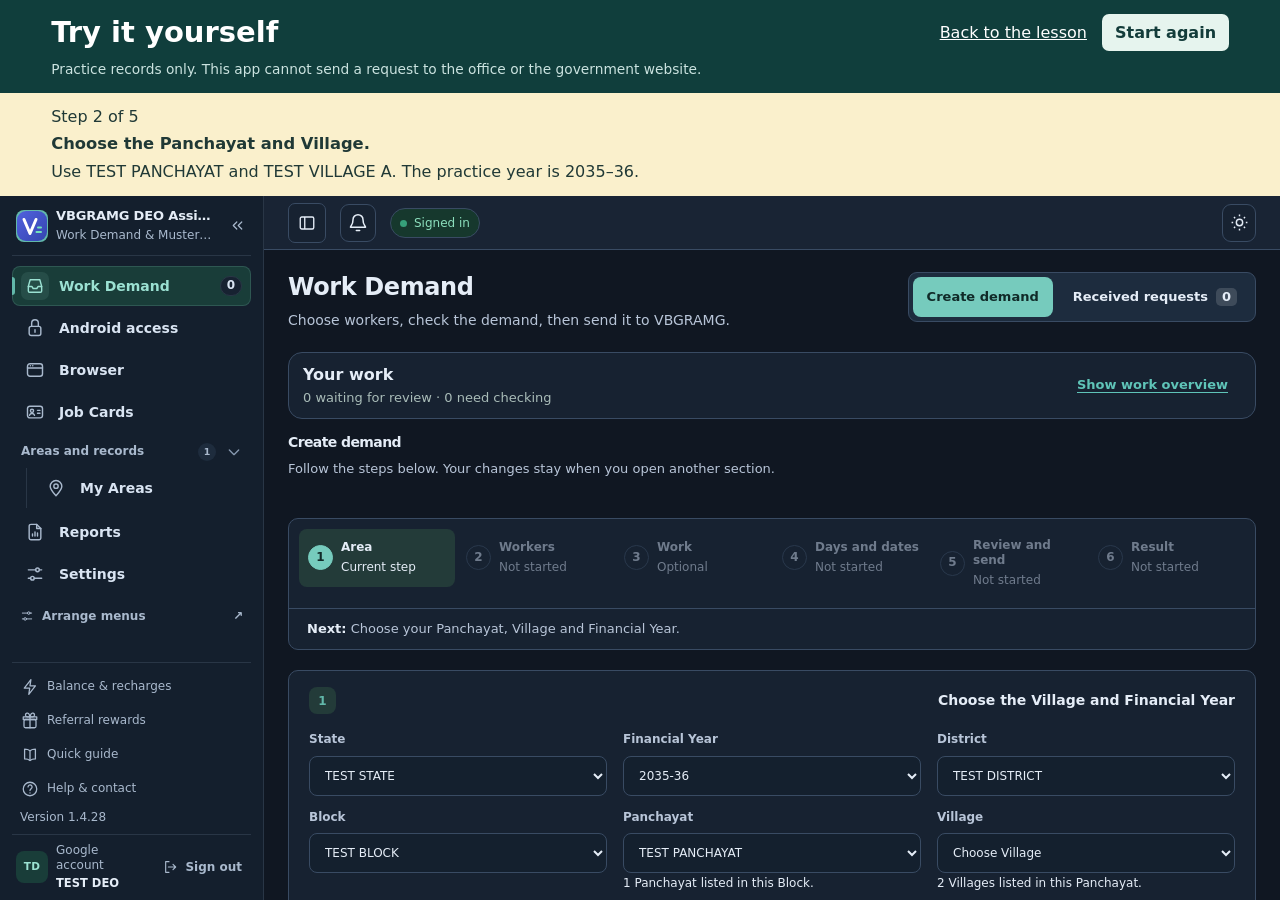
==== docs/learn/practice.html @ ea06abcc "Update the tutorial and add the practice classroom and app screenshots" ====
<!doctype html>
<html lang="en">
<meta charset="utf-8">
<meta name="viewport" content="width=device-width, initial-scale=1">
<title>Work Demand practice app</title>
<style>
  :root{font:16px "Segoe UI",system-ui,sans-serif;color:#173533;background:#edf4f2}
  body{margin:0;min-height:100dvh;display:flex;flex-direction:column}
  header{background:#103e3c;color:white;padding:14px clamp(15px,4vw,52px);display:grid;gap:8px}
  .top{display:flex;justify-content:space-between;align-items:center;gap:12px;flex-wrap:wrap}
  h1{font-size:clamp(20px,3vw,29px);margin:0} p{margin:0;line-height:1.5}
  .small{color:#cbe3e0;font-size:.86rem}
  .next{background:#faf0cc;color:#203936;padding:12px clamp(15px,4vw,52px);display:grid;gap:3px}
  #hint{font-size:1.02rem;font-weight:650}
  a,button{color:inherit} button{background:#e6f4ee;border:0;color:#133c3a;padding:.55rem .8rem;border-radius:7px;font:inherit;font-weight:650;cursor:pointer}
  iframe{display:block;border:0;width:100%;flex:1;min-height:580px}
  @media(max-width:700px){iframe{min-height:700px}}
</style>
<header>
  <div class="top"><h1>Try it yourself</h1><div><a href="classroom.html">Back to the lesson</a> &nbsp; <button id="reset" type="button">Start again</button></div></div>
  <p class="small">Practice records only. This app cannot send a request to the office or the government website.</p>
</header>
<div class="next" aria-live="polite"><p id="count"></p><p id="hint"></p><p id="detail"></p></div>
<iframe title="Work Demand app with practice records" sandbox="allow-scripts allow-same-origin"></iframe>
<script>
const app = "<!doctype html><html lang=\"en\"><meta charset=\"utf-8\"><meta name=\"viewport\" content=\"width=device-width, initial-scale=1\"><meta http-equiv=\"Content-Security-Policy\" content=\"default-src 'none'; script-src 'unsafe-inline'; style-src 'unsafe-inline'; img-src data: blob:; font-src data:; connect-src 'none'; form-action 'none'; base-uri 'none'\"><style>.find-bar{display:flex;align-items:center;gap:8px;padding:6px 8px;font-size:13px;background:var(--theme-surface, #fff);color:var(--theme-text, #17303c);border:1px solid var(--theme-line, #d4deeb);border-radius:10px;box-shadow:0 6px 18px #0f23322e}.find-bar input{width:220px;min-width:0;flex:1 1 auto;padding:6px 9px;font:inherit;border-radius:7px}.find-bar .find-count{min-width:74px;white-space:nowrap;font-size:12px;color:var(--theme-subtle, #5b6e7a)}.find-bar button{min-width:30px;height:30px;padding:0 8px;border-radius:7px;font-size:15px;line-height:1}.embedded-browser .find-bar.browser-find{margin:6px 14px 0 auto;width:min(460px,calc(100% - 28px));box-sizing:border-box;box-shadow:none}.find-bar.screen-find{position:fixed;top:86px;right:24px;z-index:1000;width:min(460px,calc(100vw - 32px));box-sizing:border-box}dialog .find-bar.screen-find{top:16px}::highlight(screen-find){background-color:#ffe27a;color:#111}::highlight(screen-find-active){background-color:#ff9a3d;color:#111}.screen-shortcut-note{position:fixed;right:24px;bottom:24px;z-index:1000;max-width:min(420px,calc(100vw - 32px));padding:10px 14px;border-radius:10px;background:var(--theme-surface, #fff);color:var(--theme-text, #17303c);border:1px solid var(--theme-line, #d4deeb);box-shadow:0 6px 18px #0f23322e}@media (max-width: 600px){.find-bar input{width:120px}.find-bar.screen-find{top:70px;right:16px;width:calc(100vw - 32px)}}.embedded-browser{container:portal-browser / inline-size;min-width:0}.embedded-browser .browser-address{flex-wrap:wrap;row-gap:5px}.browser-zoom{display:flex;align-items:center;gap:2px;flex:0 0 auto;padding-left:7px;margin-left:3px;border-left:1px solid var(--theme-line, #dce2ef)}.tabbed-workspace .browser-zoom button{min-width:28px;min-height:28px;padding:3px 6px;font-size:14px;border-radius:5px;color:var(--theme-text, #34435f)}.tabbed-workspace .browser-zoom .browser-zoom-percent{min-width:45px;font-size:11px;font-variant-numeric:tabular-nums}.tabbed-workspace .browser-zoom .browser-zoom-fit{font-size:11px;white-space:nowrap}.tabbed-workspace .browser-zoom button:hover:enabled{background:var(--theme-surface, #fff)}.tabbed-workspace .browser-zoom button:focus-visible{outline:2px solid var(--theme-link, #5262dd);outline-offset:1px}.tabbed-workspace .browser-zoom .browser-zoom-fit[aria-pressed=true]{background:var(--theme-link, #5262dd);color:#fff}.tabbed-workspace .browser-zoom button:disabled{opacity:.45}.tabbed-workspace .browser-address .browser-print{display:inline-flex;align-items:center;gap:5px;flex:0 0 auto;min-height:30px;padding:4px 12px;margin-left:4px;font-size:12px;font-weight:600;border-radius:6px;white-space:nowrap}.tabbed-workspace .browser-address .browser-print span{font-size:15px;line-height:1}@container portal-browser (max-width: 580px){.browser-zoom{flex-basis:100%;justify-content:flex-end;border-left:0;margin-left:0;padding-left:0}}@media print{.workspace-sidebar,.sidebar-shade,header.top.workspace-topbar,.find-bar,.screen-shortcut-note,.guide-tip,.quick-guide-dialog{display:none!important}html,body,#root{height:auto!important;min-height:0!important;overflow:visible!important;background:#fff!important}.redesigned-app.tabbed-workspace{display:block!important;height:auto!important;min-height:0!important;overflow:visible!important;background:#fff!important}.redesigned-app main.app-shell{margin:0!important;padding:0!important;width:auto!important;max-width:none!important;height:auto!important;overflow:visible!important}.redesigned-app main.app-shell :is(div,section,article,form,table,tbody,ul,ol,details){max-height:none!important;overflow:visible!important}.redesigned-app main.app-shell :is(thead,th,[class*=sticky]){position:static!important}.redesigned-app main.app-shell *{box-shadow:none!important}tr,img,svg{break-inside:avoid}}.factory-reset{max-width:760px}.factory-reset li{margin-bottom:.45rem}.factory-reset .danger-button{background:#a51d28;border-color:#a51d28;color:#fff}.factory-reset .danger-button:hover:not(:disabled){background:#841722}.factory-reset .danger-button:disabled{opacity:.55;cursor:not-allowed}.account-admin{display:grid;gap:16px;min-width:0}.account-card{margin:0!important;padding:22px!important;min-width:0}.account-card h3{margin:0 0 14px}.account-card h4{margin:20px 0 10px}.account-card p{line-height:1.6}.account-card small{display:block;opacity:.75;line-height:1.6}.account-card form{display:grid;gap:12px;margin:14px 0}.account-fields{display:grid;grid-template-columns:repeat(auto-fit,minmax(190px,1fr));gap:14px}.account-card label{display:grid;gap:7px;text-align:left;font-weight:600}.account-card input,.account-card select,.account-card textarea{width:100%;box-sizing:border-box}.account-card textarea{min-height:85px}.account-check{display:flex!important;align-items:center;gap:9px!important}.account-check input{width:17px;height:17px}.account-actions{display:flex;align-items:center;gap:12px;flex-wrap:wrap}.account-actions span,.account-hint,.account-empty{font-size:.9em;opacity:.8}.account-card button{justify-self:start}.account-summary{display:grid;grid-template-columns:repeat(auto-fit,minmax(145px,1fr));gap:1px;border:1px solid var(--theme-border,#d4deeb);border-radius:9px;overflow:hidden;background:var(--theme-border,#d4deeb);margin:12px 0}.account-summary>div{padding:15px;background:var(--theme-panel,#fff)}.account-summary dt{font-size:.85em;opacity:.8;margin-bottom:6px}.account-summary dd{font-size:1.7em;font-weight:700;margin:0}.account-table-wrap{overflow:auto;margin-top:18px}.account-table-wrap table{width:100%;border-collapse:collapse;text-align:left;font-size:.92em}.account-table-wrap th,.account-table-wrap td{padding:12px 9px;border-bottom:1px solid var(--theme-border,#d4deeb);vertical-align:top}.account-table-wrap th{font-size:.8em;text-transform:uppercase;letter-spacing:.04em}.account-subnav{display:flex;flex-wrap:wrap;gap:6px}.account-subnav button[aria-current=page]{background:var(--theme-accent,#117b76);color:var(--theme-accent-ink,#fff);border-color:transparent}.account-card a{color:var(--theme-accent,#087575)}html[data-theme=dark] .account-summary>div{background:#192838}html[data-theme=dark] .account-summary{background:#344b61;border-color:#344b61}html[data-theme=dark] .account-table-wrap th,html[data-theme=dark] .account-table-wrap td{border-color:#344b61}@media (max-width:600px){.account-card{padding:16px!important}.account-summary{grid-template-columns:repeat(2,minmax(0,1fr))}.account-summary dd{font-size:1.4em}.account-fields{grid-template-columns:1fr}}.grant-select{width:18px!important;height:18px;accent-color:var(--theme-accent,#117b76)}.account-user-id{overflow-wrap:anywhere;min-width:140px}.grant-selected-users{list-style:none;padding:0;max-height:240px;overflow:auto}.grant-selected-users li{display:flex;align-items:center;gap:12px;padding:10px 0;border-bottom:1px solid var(--theme-border,#d4deeb)}.grant-selected-users li>span:first-child{flex:1;min-width:0;overflow-wrap:anywhere}.grant-selected-users li>span:nth-child(2){white-space:nowrap;font-size:.9em}.grant-review{padding:16px;border:1px solid var(--theme-accent,#117b76);border-radius:9px}.grant-review h4{margin-top:0}.grant-history-name{display:block;margin-top:6px}.manual-token-grant{scroll-margin-top:65px}@media (max-width:600px){.grant-selected-users li{flex-wrap:wrap}.grant-selected-users li>span:first-child{flex-basis:60%}.grant-review{padding:12px}}.account-card .account-fields input:not([type=checkbox]),.account-card .account-fields select{max-width:none;width:100%;min-width:0}.signup-welcome{display:flex;align-items:center;justify-content:space-between;gap:12px;flex-wrap:wrap}.signup-welcome button{flex-shrink:0}.referral-code{display:flex;gap:12px;align-items:end;flex-wrap:wrap}.referral-code label{flex:1;min-width:190px}.referral-code input{font-family:monospace;font-size:1.15em;letter-spacing:.04em}.account-summary dd{overflow-wrap:anywhere}.referral-rewards{display:grid;grid-template-columns:repeat(2,minmax(0,1fr));gap:14px;margin:18px 0}.referral-rewards>div{display:grid;align-content:start;gap:8px;padding:18px;border:1px solid var(--theme-line,var(--line,#d4deeb));border-radius:9px;background:var(--theme-soft,var(--panel,#fff))}.referral-rewards h4,.referral-rewards p{margin:0}.referral-reward-amount{color:var(--theme-link,var(--accent,#117b76));font-weight:600}.referral-reward-amount strong{font-size:2em;line-height:1.2}.referral-link{margin-top:18px}.referral-link label{grid-template-columns:minmax(0,1fr)}.tabbed-workspace .settings-workspace .referral-link input{width:100%;max-width:none;font-family:inherit;font-size:12px;letter-spacing:normal}#deo-referrals{scroll-margin-top:65px}@media (max-width:600px){.referral-rewards{grid-template-columns:1fr}.referral-rewards>div{padding:14px}}.delete-user-dialog{max-width:620px;width:calc(100vw - 48px);overflow-wrap:anywhere}.delete-user-dialog label{display:grid;gap:8px;font-weight:600}.delete-user-dialog input{width:100%;box-sizing:border-box}.delete-user-dialog ul{max-height:180px;overflow:auto;padding-left:24px}.delete-user-dialog li{margin:8px 0}.delete-user-dialog small{display:block;font-size:.8em;opacity:.75}.access-registry-heading{display:flex;justify-content:space-between;align-items:start;gap:16px;flex-wrap:wrap}.access-registry-heading h3{margin-bottom:8px}.access-registry-heading p{margin-block:6px}.access-registry-filters{display:grid;grid-template-columns:minmax(220px,2fr) repeat(3,minmax(130px,1fr));gap:12px;margin:20px 0}.access-registry-filters label{display:grid;gap:6px}.access-registry-filters input,.access-registry-filters select{width:100%;min-width:0;box-sizing:border-box}.access-state{margin-top:24px;border:1px solid var(--theme-line,#cbd5e1);border-radius:12px;overflow:hidden}.access-state>h4{font-size:1.05rem;margin:0;padding:15px 18px;background:var(--theme-soft,#edf6f5);color:var(--theme-text,#163d3d)}.access-district{padding:0 16px 16px}.access-district>h5{font-size:.95rem;margin:18px 0 10px}.access-block{margin-top:14px}.access-block>h6{font-size:.9rem;margin:0 0 12px;color:var(--theme-text,#163d3d)}.access-deo{border:1px solid var(--theme-line,#cbd5e1);border-radius:10px;padding:16px;margin:12px 0}.access-deo>header{display:flex;gap:12px;align-items:center;flex-wrap:wrap}.access-deo>header>strong{font-size:1rem}.access-deo>header>span{font-size:.8rem;opacity:.8}.access-deo>p{margin:6px 0;font-size:.85rem;overflow-wrap:anywhere}.access-personal-code{display:grid;grid-template-columns:minmax(180px,1fr) minmax(220px,1fr);gap:16px;background:var(--theme-soft,#f3f7f7);padding:14px;border-radius:8px;margin:14px 0}.access-personal-code p{margin:8px 0;font-size:.85rem}.access-code-detail{display:grid;gap:5px}.access-code-detail small{display:block}.access-status{display:inline-block;width:fit-content;font-size:.75rem;padding:3px 7px;border-radius:5px;background:var(--theme-soft,#f0f0f0);border:1px solid var(--theme-line,#cbd5e1);margin:3px 0}.access-status.is-active{color:var(--theme-link,#087f78)}.access-secret{font-family:monospace;letter-spacing:.04em;font-size:1rem;overflow-wrap:anywhere;-webkit-user-select:all;user-select:all}.access-code-empty{margin:6px 0;font-size:.85rem}.developer-access-registry .account-table-wrap{max-width:100%}.developer-access-registry table{min-width:710px}.developer-access-registry td{vertical-align:top}.developer-access-registry td:first-child{min-width:145px}.developer-access-registry td:nth-child(3){min-width:210px}.developer-access-registry .account-actions{gap:6px;margin-top:5px;flex-wrap:wrap}@media (max-width:1050px){.access-registry-filters{grid-template-columns:repeat(2,minmax(0,1fr))}}@media (max-width:600px){.access-registry-filters,.access-personal-code{grid-template-columns:minmax(0,1fr)}.access-district{padding-inline:10px}.access-deo{padding:12px}}.account-admin .balance-empty,.account-admin .recharge-needed{display:block}.balance-empty p,.recharge-needed p{margin:8px 0}.balance-empty button,.recharge-needed button{margin-top:8px}#settings-recharge{scroll-margin-top:80px}.recharge-amount{border:0;padding:0;margin:0 0 14px;display:grid;gap:12px;min-width:0}.recharge-amount legend{font-weight:600;padding:0;margin-bottom:8px}.recharge-choices{display:flex;flex-wrap:wrap;gap:8px}.account-card .recharge-choices button{min-width:72px}.recharge-choices button[aria-pressed=true]{background:var(--theme-accent,#117b76);color:var(--theme-accent-ink,#fff);border-color:transparent}.recharge-amount label{max-width:260px}.recharge-amount .account-hint{margin:0}.recharge-kept{display:grid;gap:10px;margin-bottom:14px}.recharge-kept p{margin:0}.record-download-progress{--download-colour:var(--theme-link,#147d72);display:grid;gap:9px;min-width:0;width:100%;color:var(--theme-text,#183347)}.record-download-heading{display:flex;align-items:center;justify-content:space-between;gap:16px}.record-download-title{font-weight:650;font-size:14px;line-height:1.4}.record-download-percent{flex-shrink:0;padding:4px 10px;border-radius:8px;font-size:18px;font-weight:750;font-variant-numeric:tabular-nums;color:var(--download-colour);background:var(--theme-surface,#fff);border:1px solid var(--theme-line,#d6e4e1)}.record-download-percent.is-unknown{font-size:13px}.record-download-track{display:block;height:9px;overflow:hidden;border-radius:20px;background:var(--theme-line,#dce8e5)}.record-download-fill{display:block;height:100%;border-radius:inherit;background:var(--download-colour);transition:width .35s ease}.record-download-track.is-unknown .record-download-fill{width:30%;opacity:.45}.record-download-caption{font-size:12px;line-height:1.5;color:var(--theme-muted,#526c77)}.record-download-progress.is-attention{--download-colour:var(--theme-warning,#966116)}.record-download-progress.is-compact{margin-top:8px;gap:6px;max-width:360px}.record-download-progress.is-compact .record-download-title{font-size:12px;font-weight:550}.record-download-progress.is-compact .record-download-percent{font-size:12px;padding:1px 6px;border-radius:5px}.record-download-progress.is-compact .record-download-track{height:5px}.area-records-status .records-progress-status>div{flex:1;min-width:0}.area-record-report-list>li{margin:9px 0;overflow-wrap:anywhere}.area-record-report-counts{display:block;margin-top:2px;color:var(--theme-muted,#526c77)}.area-record-report-list{display:grid;grid-template-columns:repeat(2,minmax(0,1fr));gap:0 24px}@media (max-width:700px){.area-record-report-list{grid-template-columns:1fr}}.area-record-count-note{display:block;font-size:12px}.area-record-actions{display:flex;flex-wrap:wrap;align-items:center;gap:8px 12px;margin-top:10px}.area-record-actions small{color:var(--theme-muted,#526c77)}@media (prefers-reduced-motion:reduce){.record-download-fill{transition:none}}@media (max-width:600px){.record-download-progress.is-compact{max-width:none}}.area-download-overview{margin-top:12px;padding-top:10px;border-top:1px solid var(--theme-line,#d6e4e1);font-size:12px;line-height:1.45;min-width:0}.area-download-overview .download-current-row,.area-download-overview .download-waiting-row{display:flex;align-items:baseline;gap:5px 10px;margin:5px 0;min-width:0}.download-current-row>strong,.download-waiting-row>strong{flex:0 0 auto;font-size:12px}.download-current-row .download-area-name{flex:1}.download-area-name{display:inline-flex;flex-direction:column;min-width:0;overflow-wrap:anywhere}.download-area-name b{font-size:12px}.download-area-name small{font-size:11px;color:var(--theme-muted,#526c77)}.download-waiting-names{display:flex;flex-wrap:wrap;gap:5px 12px;min-width:0}.download-none,.download-resume-note{color:var(--theme-muted,#526c77)}.download-current-percent{font-weight:700;white-space:nowrap;font-variant-numeric:tabular-nums}.area-download-overview .download-more-areas{margin:0;font-size:12px}.download-more-areas summary{white-space:nowrap}.download-more-areas[open] .download-area-name{display:flex;margin-top:6px}.area-records-status .area-download-overview p{font-size:12px;margin:6px 0 0}.area-records-status .records-progress-status .area-download-overview strong{font-size:12px}.area-records-status .records-progress-status .area-download-overview p{font-size:11px}.area-records-status>.records-progress-status{align-items:flex-start}.area-download-overview .record-download-progress.is-compact{max-width:none;margin:6px 0 10px}.record-download-area{display:flex;flex-wrap:wrap;gap:2px 10px;overflow-wrap:anywhere;font-size:14px;font-weight:700}.record-download-area small{font-size:12px;font-weight:400;color:var(--theme-muted,#526c77)}@media (max-width:600px){.area-download-overview .download-current-row,.area-download-overview .download-waiting-row{flex-wrap:wrap}.download-waiting-names{flex:1 1 180px}.download-current-row .download-area-name{flex-basis:180px}}.workspace-browser .browser-tab-content.with-demand-entry{display:grid;grid-template-columns:minmax(300px,360px) minmax(0,1fr);grid-template-rows:minmax(0,1fr);gap:14px;align-items:stretch;overflow:hidden}.workspace-browser .browser-tab-content.with-demand-entry[hidden]{display:none}.workspace-browser .portal-demand-entry.panel{display:flex;flex-direction:column;min-width:0;min-height:0;height:100%;overflow:hidden;margin-bottom:0}.workspace-browser .portal-demand-entry.panel[hidden]{display:none}.portal-demand-entry-heading{flex:0 0 auto;display:flex;align-items:flex-start;justify-content:space-between;gap:8px;padding:16px;border-bottom:1px solid var(--line)}.portal-demand-entry-heading>div{min-width:0}.portal-demand-entry .portal-demand-entry-heading button.portal-demand-close{flex:0 0 auto;display:grid;place-items:center;width:34px;min-height:34px;height:34px;margin:-6px -8px 0 0;padding:0;border-color:transparent;background:transparent;color:var(--ink);border-radius:8px;cursor:pointer}.portal-demand-entry .portal-demand-entry-heading button.portal-demand-close:hover{background:var(--theme-soft, #f5f7f8)}.portal-demand-entry .portal-demand-entry-heading button.portal-demand-close:focus-visible{outline:2px solid var(--accent);outline-offset:1px}.portal-demand-entry-heading h2{margin:0;padding:0;border:0;font-size:16px;line-height:1.4}.portal-demand-entry-heading p{margin:4px 0 0;color:var(--muted);font-size:12px;line-height:1.5;overflow-wrap:anywhere}.workspace-browser .portal-demand-entry>.body{flex:1 1 auto;min-height:0;min-width:0;overflow:auto;scrollbar-gutter:stable;overscroll-behavior:contain;padding:16px;font-size:12.5px;line-height:1.5;overflow-wrap:anywhere}.portal-demand-entry .body>p{margin:0 0 10px}.portal-demand-entry .portal-demand-request label{display:grid;grid-template-columns:minmax(0,1fr);justify-content:stretch;align-items:stretch;gap:4px;margin:10px 0}.portal-demand-entry :is(select,button,input:not([type=checkbox])){min-height:36px;font-size:12px;padding:7px 10px}.portal-demand-entry select{width:100%;min-width:0}.portal-demand-people{display:grid;gap:10px;margin:12px 0}.portal-demand-people>div{display:grid;gap:2px;overflow-wrap:anywhere}.portal-demand-progress{margin:0 0 14px}.portal-demand-progress-heading{display:flex;flex-wrap:wrap;justify-content:space-between;align-items:center;gap:8px}.portal-demand-progress-heading h3{margin:0;font-size:13px}.portal-demand-state{border-radius:20px;padding:3px 9px;background:var(--theme-soft, #f3f6f8);color:var(--muted);font-size:11px;font-weight:600}.portal-demand-state.verified{background:var(--accent-soft);color:var(--ok)}.portal-demand-state.needs-check{color:var(--warn)}.portal-demand-workflow{list-style:none;padding:0;display:grid;grid-template-columns:1fr 1fr;gap:12px;margin:18px 0}.portal-demand-workflow li{display:flex;align-items:flex-start;gap:7px;min-width:0;color:var(--muted)}.portal-demand-workflow li>div{display:grid;gap:3px}.portal-demand-workflow b{font-size:11.5px;line-height:1.4}.portal-demand-workflow li>div>span{font-size:10.5px;line-height:1.45}.portal-demand-step{display:grid;place-items:center;flex:0 0 23px;height:23px;border:1px solid var(--line);border-radius:50%;font-size:11px;font-weight:700}.portal-demand-workflow .current{color:var(--ink)}.portal-demand-workflow .current .portal-demand-step{color:var(--panel);border-color:var(--accent);background:var(--accent)}.portal-demand-workflow .finished .portal-demand-step{color:var(--ok);background:var(--accent-soft);border-color:var(--accent-soft)}.portal-demand-progress .portal-demand-total{margin:0 0 10px;color:var(--muted);font-size:12px}.portal-demand-total>span{display:block;color:var(--ink);font-size:15px;line-height:1.3;font-variant-numeric:tabular-nums}.portal-demand-total b{font-size:32px;font-weight:700;letter-spacing:-1px}.portal-demand-progress progress{display:block;-webkit-appearance:none;-moz-appearance:none;appearance:none;width:100%;height:7px;overflow:hidden;border:0;border-radius:8px;background:var(--line);accent-color:var(--accent)}.portal-demand-progress progress::-webkit-progress-bar{background:var(--line);border-radius:8px}.portal-demand-progress progress::-webkit-progress-value{background:var(--accent);border-radius:8px}.portal-demand-progress progress::-moz-progress-bar{background:var(--accent);border-radius:8px}.portal-demand-kept{color:var(--muted);font-size:11px;margin:6px 0 0}.portal-demand-overview{display:grid;grid-template-columns:repeat(3,minmax(0,1fr));gap:6px;margin:14px 0}.portal-demand-overview>div{display:flex;flex-direction:column-reverse;justify-content:flex-end;gap:3px;padding:10px 8px;border-radius:8px;background:var(--theme-soft, #f5f7f8)}.portal-demand-overview dt{color:var(--muted);font-size:10.5px;line-height:1.4}.portal-demand-overview dd{margin:0;font-size:22px;line-height:1.2;font-weight:650;font-variant-numeric:tabular-nums}.portal-demand-overview .needs-check dd{color:var(--warn)}.portal-demand-overview .has-failures dd{color:var(--err)}.portal-demand-overview.portal-demand-time{grid-template-columns:none;grid-auto-flow:column;grid-auto-columns:minmax(0,1fr);margin-top:-8px}.portal-demand-overview.portal-demand-time dd{font-size:17px}.portal-demand-queue{margin:6px 0;color:var(--muted);font-size:11px;line-height:1.5}.portal-demand-plan{margin:6px 0;font-size:12px;line-height:1.5}.portal-demand-current{display:grid;gap:3px;margin:16px 0 10px;padding-left:11px;border-left:3px solid var(--accent)}.portal-demand-current small{color:var(--muted);font-size:11px}.portal-demand-current strong{font-size:14px;line-height:1.4}.portal-demand-current>span{color:var(--muted);font-size:12px}.portal-demand-progress .portal-demand-status{margin:10px 0;font-size:12px}.portal-demand-proof{padding:8px 10px;margin:10px 0;border-radius:6px;background:color-mix(in srgb,var(--warn) 8%,var(--panel));color:var(--warn);font-size:11px;line-height:1.5}.portal-demand-estimate{margin:12px 0 0;color:var(--muted);font-size:11.5px}.portal-demand-disclosure,.portal-demand-results{border-top:1px solid var(--line)}.portal-demand-entry summary{padding:12px 0;font-size:12px;font-weight:600;cursor:pointer}.portal-demand-entry summary:focus-visible{outline:2px solid var(--accent);outline-offset:2px;border-radius:3px}.portal-demand-disclosure>div{padding-bottom:12px}.portal-demand-disclosure p{margin:8px 0}.portal-demand-run-details,.portal-demand-help{font-size:11.5px}.portal-demand-counts{display:grid;gap:7px;margin:4px 0 12px}.portal-demand-counts>div{display:grid;grid-template-columns:minmax(0,1fr) auto;align-items:center;gap:10px}.portal-demand-counts dt{color:var(--muted)}.portal-demand-counts dd{margin:0;font-weight:700;font-variant-numeric:tabular-nums}.portal-demand-results>div{max-height:280px;overflow:auto}.portal-demand-issues-link{width:100%;margin:0 0 12px;color:var(--warn);font-size:12px;text-align:left}.portal-demand-issues{font-size:11.5px}.portal-demand-issues ol{max-height:360px;overflow:auto;margin:8px 0 0;padding-left:22px}.portal-demand-issues li{display:grid;gap:2px;padding:8px 0;border-bottom:1px solid var(--line);overflow-wrap:anywhere;line-height:1.45}.portal-demand-issues li small{color:var(--muted)}.portal-demand-issue-status{color:var(--warn);font-weight:600}.portal-demand-timing dl{margin:6px 0}.portal-demand-timing dl>div{display:grid;grid-template-columns:minmax(0,1fr) auto;gap:8px;margin:5px 0}.portal-demand-timing dd{margin:0;font-variant-numeric:tabular-nums}.portal-demand-results p{margin:6px 0;border-bottom:1px solid var(--line);padding-bottom:8px;overflow-wrap:anywhere}.portal-demand-entry .msg{padding:10px;margin-bottom:12px;line-height:1.5}.portal-demand-entry .msg p{margin:6px 0}.portal-demand-buttons{display:flex;flex-wrap:wrap;gap:6px;margin:10px 0}.portal-demand-entry .portal-demand-request .portal-demand-confirm{display:flex;align-items:flex-start;gap:8px;line-height:1.5}.portal-demand-confirm input{flex:0 0 auto;width:17px;min-height:17px;height:17px;margin-top:5px}.portal-demand-entry-footer{flex:0 0 auto;display:grid;gap:6px;padding:12px 16px 8px;border-top:1px solid var(--line);background:var(--panel)}.portal-demand-controls{display:flex;align-items:center;flex-wrap:wrap;gap:8px}.portal-demand-controls>button{flex:1 0 auto;min-height:40px}.portal-demand-controls .primary{color:var(--panel);background:var(--accent);border-color:var(--accent)}.portal-demand-control-wait{flex:1;min-width:100px;color:var(--muted);font-size:11px}.portal-demand-entry .portal-demand-return{min-height:38px;background:transparent;border-color:transparent;color:var(--muted);font-size:11.5px}.portal-demand-entry .portal-demand-return:hover{color:var(--ink);background:var(--theme-soft, #f5f7f8)}.workspace-browser .with-demand-entry>.embedded-browser{min-width:0}@media (max-width: 1100px){.workspace-browser .browser-tab-content.with-demand-entry{grid-template-columns:minmax(0,1fr);grid-template-rows:clamp(300px,calc(100dvh - 32px),820px) minmax(560px,60vh);overflow:auto}}.demand-summary-dialog{box-sizing:border-box;width:min(680px,calc(100vw - 32px));max-height:min(90dvh,900px);padding:0;border:1px solid var(--line);border-radius:22px;color:var(--ink);background:var(--panel);box-shadow:0 24px 90px #0005;overflow:hidden}.demand-summary-dialog[open]{display:flex;flex-direction:column;animation:demand-summary-in .22s ease-out}.demand-summary-dialog::backdrop{background:#0b182970;-webkit-backdrop-filter:blur(5px);backdrop-filter:blur(5px)}.demand-summary-topline{display:flex;align-items:center;justify-content:space-between;padding:15px 24px;border-bottom:1px solid var(--line);font-size:10px;font-weight:750;letter-spacing:.12em;color:var(--muted)}.demand-summary-close{border:0;background:transparent;color:var(--muted);font-size:24px;line-height:1;padding:4px 8px;min-height:32px}.demand-summary-scroll{padding:25px 28px 16px;overflow:auto;min-height:0;overscroll-behavior:contain}.demand-summary-heading{display:flex;gap:16px;align-items:flex-start}.demand-summary-heading h2{margin:0 0 8px;padding:0;font-size:clamp(19px,3vw,26px);line-height:1.25;border:0;background:transparent;color:var(--ink)}.demand-summary-heading p{margin:0;color:var(--muted);font-size:13px;line-height:1.5}.demand-summary-success-label{display:block;margin-bottom:9px;color:var(--ok);font-size:12px}.demand-summary-icon{flex:0 0 52px;height:52px;display:grid;place-items:center;border-radius:17px}.demand-summary-icon svg{width:29px;height:29px}.demand-summary-icon.success{color:#168153;background:#20a96d20}.demand-summary-icon.attention{color:#b27608;background:#e4a51b25}.demand-summary-area{margin:17px 0;color:var(--muted);font-size:12px;overflow-wrap:anywhere}.demand-summary-counts{display:grid;grid-template-columns:repeat(3,minmax(0,1fr));gap:10px;margin:24px 0 14px}.demand-summary-counts.has-entry-count{grid-template-columns:repeat(2,minmax(0,1fr))}.demand-summary-counts>div{padding:15px 13px;background:var(--bg);border:1px solid var(--line);border-radius:13px}.demand-summary-counts dt{font-size:11.5px;line-height:1.4;color:var(--muted)}.demand-summary-counts dd{margin:8px 0 0;font-size:31px;font-weight:750;line-height:1;font-variant-numeric:tabular-nums}.demand-summary-counts .confirmed{background:#20a96d10;border-color:#20a96d45}.demand-summary-counts .confirmed dd,.demand-result-confirmed{color:#168153}.demand-summary-counts .issues{background:#df704810;border-color:#df704845}.demand-summary-counts .issues dd{color:#c65333}.demand-summary-earlier,.demand-summary-breakdown{font-size:12px;color:var(--muted);line-height:1.5}.demand-summary-workers{margin:16px 0;border:1px solid var(--line);border-radius:12px;overflow:hidden}.demand-summary-workers summary{padding:13px 15px;font-size:13px;font-weight:650;cursor:pointer}.demand-summary-workers ul{margin:0;padding:0 15px;list-style:none;max-height:270px;overflow:auto}.demand-summary-workers li{padding:13px 0;border-top:1px solid var(--line);overflow-wrap:anywhere;font-size:13px}.demand-summary-workers li>div{display:flex;flex-wrap:wrap;align-items:center;justify-content:space-between;gap:7px}.demand-summary-workers small,.demand-result-confirmed{display:block;margin-top:7px;font-size:11.5px}.demand-summary-workers small{color:var(--muted)}.demand-summary-workers p{margin:8px 0 0;line-height:1.55;font-size:12px}.demand-result-badge{padding:3px 8px;border-radius:6px;font-size:10px;background:#c78b1320;color:var(--ink)}.demand-result-badge.failed{background:#e1665420}.demand-summary-note{color:var(--muted);font-size:12px;line-height:1.6}.demand-summary-history{display:grid;gap:6px;margin-top:15px;font-size:12px}.demand-summary-history select{width:100%;min-width:0}.demand-summary-actions{display:flex;flex-wrap:wrap;gap:9px;padding:16px 28px 20px;border-top:1px solid var(--line);background:var(--bg)}.demand-summary-actions button{border-radius:9px;min-height:39px;font-size:12px}.demand-summary-actions small{flex-basis:100%;margin-top:3px;color:var(--muted);font-size:11px;line-height:1.5}[data-theme=dark] .demand-summary-icon.success,[data-theme=dark] .demand-summary-counts .confirmed dd,[data-theme=dark] .demand-result-confirmed{color:#62d5a1}[data-theme=dark] .demand-summary-icon.attention{color:#eec465}[data-theme=dark] .demand-summary-counts .issues dd{color:#ffab94}@keyframes demand-summary-in{0%{opacity:0;transform:translateY(12px) scale(.98)}to{opacity:1;transform:translateY(0) scale(1)}}@media (prefers-reduced-motion: reduce){.demand-summary-dialog[open]{animation:none}.demand-summary-dialog::backdrop{-webkit-backdrop-filter:none;backdrop-filter:none}}@media (max-width: 520px){.demand-summary-dialog{width:calc(100vw - 20px);border-radius:17px}.demand-summary-topline{padding:12px 17px}.demand-summary-scroll{padding:20px 17px 12px}.demand-summary-heading{gap:12px}.demand-summary-icon{flex-basis:42px;height:42px;border-radius:13px}.demand-summary-counts{gap:6px}.demand-summary-counts>div{padding:11px 8px}.demand-summary-counts dd{font-size:27px}.demand-summary-actions{padding:14px 17px 17px}}.area-data-manager{min-width:0;container-type:inline-size}.area-data-manager>p{line-height:1.6}.area-data-find{display:flex;align-items:flex-end;flex-wrap:wrap;gap:8px;margin:16px 0 12px}.area-data-find>label{display:grid;gap:6px;flex:1 1 240px}.area-data-find input{margin:0;width:100%}.area-data-actions{display:flex;align-items:center;flex-wrap:wrap;gap:8px;margin:12px 0}.area-data-selection{padding:12px;margin:12px 0;border:1px solid var(--line);border-radius:10px;background:var(--surface-2,rgba(120,140,160,.1))}.area-data-status-choices{display:flex;flex-wrap:wrap;gap:6px}.area-data-status-choices>button{display:flex;align-items:center;justify-content:space-between;gap:10px;font-size:12px;padding:8px 10px}.area-data-status-choices>button>span{border-radius:5px;padding:1px 6px;background:var(--surface-2,rgba(120,140,160,.15));font-variant-numeric:tabular-nums}.area-data-bulk-actions{padding-top:12px;border-top:1px solid var(--line);margin-bottom:6px}.area-data-bulk-actions>[role=status]{font-size:13px;font-weight:600;margin-right:auto}.area-data-clear{background:transparent}.area-data-manager .area-data-help{font-size:13px;line-height:1.5}.area-data-selection>.area-data-help{margin:6px 0 0}.area-data-delete{border-color:#b84444;color:var(--theme-text);background:#b844441f}.area-data-delete:not(:disabled):hover{background:#b844443d}.area-data-list{max-height:min(68vh,660px);overflow:auto;border:1px solid var(--line);border-radius:10px}.area-data-columns,.area-data-row{display:grid;grid-template-columns:minmax(175px,1.5fr) minmax(115px,.9fr) minmax(105px,.8fr) minmax(125px,1fr) minmax(230px,auto);align-items:center;gap:12px;padding:12px}.area-data-columns{position:sticky;top:0;z-index:1;background:var(--surface, var(--bg));border-bottom:1px solid var(--line);font-size:12px;font-weight:600}.area-data-panchayat+.area-data-panchayat{border-top:1px solid var(--line)}.area-data-row>[role=cell]{min-width:0;overflow-wrap:anywhere}.area-data-row:focus-within{box-shadow:inset 3px 0 0 var(--accent,#60bba9)}.area-data-row:has(input:checked){background:var(--accent-soft,rgba(54,132,109,.1))}.area-data-parent{background:var(--surface-2,rgba(120,140,160,.1))}.area-data-name{display:flex;align-items:center;justify-content:flex-start;gap:10px;margin:0;cursor:pointer}.area-data-name>span{min-width:0}.area-data-name b{font-size:13px}.area-data-name small{display:block;margin-top:4px;font-size:12px;font-weight:400}.area-data-list-actions{padding:0 12px 8px 38px;background:var(--surface-2,rgba(120,140,160,.1))}.area-data-list-actions>button{font-size:12px;padding:5px 8px}.area-data-village{border-top:1px solid var(--line)}.area-data-village>.area-data-name{padding-left:14px}.area-data-state{display:flex;align-items:flex-start;flex-direction:column;gap:4px}.area-data-state>small{font-size:11px}.area-data-status{display:inline-block;font-size:12px;border:1px solid var(--line);border-radius:6px;padding:4px 7px}.area-data-status-full{border-color:#36846d;background:#36846d24}.area-data-status-partial{border-color:#b58a3c;background:#b58a3c24}.area-data-status-interrupted{border-color:#b56d49;background:#b56d491f}.area-data-status-queued{border-color:#648bb9;background:#648bb91f}.area-data-updated,.area-data-size{font-size:12px;line-height:1.5}.area-data-row-actions{display:flex;flex-wrap:wrap;align-items:center;gap:5px;max-width:250px}.area-data-row-actions>button{min-height:34px;padding:6px 9px;font-size:12px;white-space:nowrap}.area-data-manager input[type=checkbox]{flex:0 0 16px;width:16px;min-width:16px;height:16px;min-height:16px;padding:0;margin:0}.area-data-delete-review{width:min(560px,calc(100vw - 32px));max-height:calc(100dvh - 40px);overflow:auto}.area-data-delete-review ul{max-height:180px;overflow:auto}@container (max-width:850px){.area-data-columns{display:none}.area-data-row{grid-template-columns:minmax(0,1fr) minmax(150px,auto);gap:8px 12px}.area-data-name{grid-column:1;grid-row:1}.area-data-row>[data-label=Status]{grid-column:1;grid-row:2;padding-left:26px}.area-data-state{flex-direction:row;flex-wrap:wrap;align-items:center}.area-data-row-actions{grid-column:2;grid-row:1 / span 2}.area-data-updated,.area-data-size{grid-column:1 / -1;padding-left:26px}.area-data-updated:before{content:\"Last updated: \"}.area-data-village>.area-data-name{padding-left:0}}@container (max-width:450px){.area-data-row{grid-template-columns:minmax(0,1fr)}.area-data-row-actions{grid-column:1;grid-row:auto;max-width:none;padding-left:26px}.area-data-row-actions>button{min-height:38px}.area-data-status-choices{flex-direction:column}.area-data-status-choices>button{min-height:38px}.area-data-bulk-actions>[role=status]{flex-basis:100%}.area-data-bulk-actions>button{flex:1 1 auto}}.operator-setup-page{flex:1;min-height:0;overflow:auto;overscroll-behavior:contain;background:var(--theme-soft,#f5f8f7);border:1px solid var(--theme-line,#dfe7e3);border-radius:12px;color:var(--theme-text,#173a31)}.tabbed-workspace.sidebar-workspace.workspace-setup{height:100dvh;grid-template-rows:54px minmax(0,1fr)}.tabbed-workspace.sidebar-workspace.workspace-setup main.app-shell{display:flex;flex-direction:column;min-height:0;overflow:hidden;padding:8px}.tabbed-workspace .operator-setup-page button:not(.primary),.tabbed-workspace .operator-signin-step button{color:var(--theme-text,#233d33);background:var(--theme-surface,#fff);border-color:var(--theme-line,#dce7e1)}.tabbed-workspace .operator-setup-page button,.tabbed-workspace .operator-setup-page button:hover{transform:none}.tabbed-workspace .operator-setup-page button:not(.primary):hover:enabled,.tabbed-workspace .operator-signin-step button:hover:enabled{background:var(--theme-soft,#eef5f1)}.operator-setup-content{width:min(960px,100%);box-sizing:border-box;margin:0 auto;padding:30px 34px}.operator-setup-topline{display:flex;align-items:center;justify-content:space-between;gap:12px;min-height:32px;margin-bottom:22px;font-size:11px;font-weight:700;letter-spacing:.12em;color:var(--theme-muted,#607970)}.operator-setup-topline button{font-size:12px;letter-spacing:normal;font-weight:500}.operator-setup-steps{list-style:none;display:grid;grid-template-columns:repeat(2,minmax(0,1fr));padding:0;margin:0 0 26px;gap:12px}.operator-setup-steps li{display:flex;align-items:center;gap:9px;min-width:0;padding:0 0 12px;border-bottom:2px solid var(--theme-line,#dae5df);font-size:12px;color:var(--theme-muted,#6a7e75);font-weight:500}.operator-step-number{display:grid;place-items:center;width:27px;height:27px;flex:none;border:1px solid var(--theme-line,#cbded4);border-radius:50%;background:var(--theme-surface,#fff);font-size:12px}.operator-setup-steps [aria-current=step]{border-bottom-color:var(--accent,#087f78);color:var(--theme-text,#173a31);font-weight:700}.operator-setup-steps [aria-current=step] .operator-step-number{background:var(--accent,#087f78);border-color:var(--accent,#087f78);color:#fff}.operator-setup-steps .complete{color:var(--theme-ok,#297759)}.operator-setup-card{background:var(--theme-surface,#fff);border:1px solid var(--theme-line,#dde7e1);border-radius:14px;padding:30px;box-shadow:0 5px 20px #173c2c05}.operator-page-heading{margin-bottom:26px}.operator-setup-step{display:block;margin-bottom:9px;font-size:11px;letter-spacing:.1em;font-weight:700;color:var(--theme-muted,#658075)}.operator-page-heading h1{font-size:28px;letter-spacing:-.025em;line-height:1.25;margin:0 0 10px;color:var(--theme-text,#173a31);font-weight:650}.operator-page-heading h1:focus{outline:none}.operator-page-heading p{margin:0;max-width:660px;font-size:14px;color:var(--theme-muted,#60766c);line-height:1.65}.operator-setup-page .setup-login-form .settings-card{border:0;border-radius:0;background:transparent;box-shadow:none;padding:0;margin:0}.operator-setup-page .setup-login-form .settings-fields{grid-template-columns:repeat(2,minmax(0,1fr));gap:22px 20px}.operator-setup-page .setup-login-form .settings-fields label{display:block;font-size:13px;color:var(--theme-text,#233d33);font-weight:500}.operator-setup-page .setup-login-form select{height:46px;font-size:14px}.operator-setup-page .setup-login-form .settings-save{margin-top:22px;padding-top:22px;border-top:1px solid var(--theme-line,#e3eae6);justify-content:flex-end}.operator-setup-page .settings-save .primary{font-size:13px;min-height:44px;padding:10px 22px}.operator-setup-page .setup-save-login{display:flex;align-items:flex-start;justify-content:flex-start;gap:10px;font-size:13px;line-height:1.6;font-weight:400;color:var(--theme-text,#344c41);margin:20px 0 0}.setup-save-login input{width:17px;height:17px;min-height:17px;flex:none;margin:2px 0 0;accent-color:var(--accent,#087f78)}.operator-setup-footer{display:flex;align-items:center;justify-content:space-between;gap:14px;flex-wrap:wrap;margin-top:20px;color:var(--theme-muted,#62786c);font-size:12px;line-height:1.6}.operator-setup-footer button{font-size:12px;background:transparent}.operator-signin-step{flex:none;display:grid;gap:6px;padding:8px 14px;border-bottom:1px solid var(--theme-line,#dce5e0);background:var(--theme-surface,#fff)}.operator-signin-top{display:flex;align-items:center;justify-content:space-between;gap:6px 12px;flex-wrap:wrap}.operator-signin-step .operator-setup-steps{display:flex;align-items:center;flex-wrap:wrap;gap:6px 18px;max-width:none;margin:0;padding:0}.operator-signin-step .operator-setup-steps li{position:relative;display:inline-flex;align-items:center;gap:6px;padding:3px 11px 3px 4px;border:1px solid var(--theme-line,#dce5e0);border-radius:999px;font-size:11px;line-height:1.2}.operator-signin-step .operator-setup-steps li+li:before{content:\"\";position:absolute;right:100%;top:50%;width:18px;border-top:2px solid var(--theme-line,#dce5e0);margin-right:0}.operator-signin-step .operator-step-number{width:18px;height:18px;font-size:10px;border-width:0}.operator-signin-step .operator-setup-steps .complete{color:var(--theme-ok,#297759);border-color:color-mix(in srgb,var(--theme-ok,#297759) 40%,transparent);background:color-mix(in srgb,var(--theme-ok,#297759) 10%,transparent)}.operator-signin-step .operator-setup-steps .complete .operator-step-number{background:var(--theme-ok,#297759);color:#fff}.operator-signin-step .operator-setup-steps [aria-current=step]{border-color:var(--accent,#087f78);background:color-mix(in srgb,var(--accent,#087f78) 14%,transparent)}.operator-signin-actions{display:flex;gap:6px;flex:none;margin-left:auto}.tabbed-workspace .operator-signin-actions button{min-height:28px;font-size:11px;font-weight:600;line-height:1.2;padding:4px 11px;border-radius:7px;white-space:nowrap}.tabbed-workspace .operator-signin-step .operator-signin-check{background:var(--accent,#087f78);border-color:var(--accent,#087f78);color:#fff}.tabbed-workspace .operator-signin-step .operator-signin-check:hover:enabled{background:var(--accent,#087f78);filter:brightness(1.1)}.operator-signin-main{display:flex;align-items:center;flex-wrap:wrap;gap:5px 10px;min-width:0}.operator-signin-main .operator-setup-step{margin:0;padding:2px 7px;border-radius:5px;font-size:10px;letter-spacing:.08em;color:var(--accent,#087f78);background:color-mix(in srgb,var(--accent,#087f78) 14%,transparent)}.operator-signin-main strong{font-size:14px;font-weight:650}.operator-signin-area{display:flex;flex-wrap:wrap;gap:4px;list-style:none;margin:0;padding:0}.operator-signin-area li{padding:2px 9px;border:1px solid var(--theme-line,#dce5e0);border-radius:999px;background:var(--theme-soft,#eef5f1);font-size:11px;line-height:1.35;color:var(--theme-text,#233d33)}.operator-signin-help{margin:0;padding-left:9px;border-left:2px solid var(--accent,#087f78);font-size:11px;line-height:1.45;color:var(--theme-muted,#63796e)}.prepared-tools[hidden]{display:none!important}@media (max-width:700px){.operator-setup-content{padding:20px 16px}.operator-setup-card{padding:22px 18px}.operator-page-heading h1{font-size:25px}.operator-page-heading p{font-size:13px}.operator-setup-steps{gap:8px}.operator-setup-steps li{font-size:11px;gap:6px;align-items:flex-start}.operator-step-number{height:23px;width:23px;font-size:10px}.operator-setup-page .setup-login-form .settings-fields{gap:18px 14px}.operator-setup-page .setup-login-form select{font-size:13px;padding:8px}.operator-signin-step{padding:8px 12px}.operator-signin-step .operator-setup-steps{gap:6px 14px}.operator-signin-step .operator-setup-steps li{font-size:10px;gap:5px}.operator-signin-step .operator-setup-steps li+li:before{width:14px}.operator-setup-footer{align-items:flex-start}}@media (max-width:420px){.operator-setup-content{padding:16px 10px}.operator-setup-card{padding:20px 15px}.operator-setup-page .setup-login-form .settings-fields{grid-template-columns:1fr}.operator-setup-page .settings-save .primary{width:100%}.operator-setup-steps li{flex-direction:column;gap:7px}.operator-signin-step .operator-setup-steps li{flex-direction:row}}.collection-page{display:grid;gap:20px;padding-bottom:28px}.collection-card{background:var(--panel,#fff);border:1px solid var(--line,#dbe3ed);border-radius:16px;padding:24px;box-shadow:0 3px 14px #142b4805}.collection-heading,.collection-connection,.collection-form{display:flex;align-items:flex-start;justify-content:space-between;gap:16px;flex-wrap:wrap}.collection-heading h3,.collection-connection h3{font-size:21px;margin:5px 0 8px}.collection-kicker{font-size:11px;letter-spacing:1.1px;font-weight:800;color:var(--muted,#5b718e)}.collection-card p{line-height:1.6;margin:8px 0 14px}.collection-actions{display:flex;align-items:center;flex-wrap:wrap;gap:10px;margin:14px 0}.collection-hint,.collection-card small{color:var(--muted,#60748c);font-size:13px;line-height:1.6}.collection-card label:not(.collection-toggle){display:flex;flex-direction:column;gap:7px;font-size:13px;font-weight:600}.collection-card input:not([type=checkbox]),.collection-card textarea,.collection-card select{width:100%;min-width:0;border:1px solid var(--line,#cdd8e5);border-radius:8px;padding:10px;background:var(--panel,#fff);color:inherit;font:inherit}.collection-card button{min-height:38px;border-radius:8px}.collection-setup{flex-basis:100%;border-top:1px solid var(--line,#dbe3ed);padding-top:14px}.collection-setup summary,.collection-card details summary{cursor:pointer;font-weight:600;padding:8px 0}.collection-file{max-width:570px}.collection-preview{margin-top:18px;border-radius:10px;padding:16px;background:var(--soft,#f1f6fb)}.collection-preview ul{max-height:300px;overflow:auto;padding-left:24px}.collection-preview li{margin-bottom:6px}.collection-toggle{display:flex;align-items:center;gap:8px;font-size:14px}.collection-form-list{display:grid;gap:16px}.collection-form{border-top:1px solid var(--line,#dbe3ed);padding:18px 0 5px}.collection-form h4{font-size:18px;margin:0 0 5px}.collection-form>.collection-actions,.collection-form>.collection-hint,.collection-form>.msg,.collection-close-check{flex-basis:100%}.collection-status{border-radius:20px;background:var(--soft,#edf3fa);font-size:12px;font-weight:700;padding:7px 12px;white-space:nowrap}.collection-status.ready{color:#0c7253;background:#e4f7ed}.collection-status.needs_checking{color:#86570e;background:#fff2d5}.collection-status.closed{color:var(--muted,#65758a)}.collection-close-check{border:1px solid #e3b968;background:var(--soft,#fff6e6);border-radius:10px;padding:14px}.collection-close-check button{margin-right:8px}.collection-empty{padding:25px 16px;text-align:center;background:var(--soft,#f5f8fc);border-radius:12px}.collection-filters{display:grid;grid-template-columns:minmax(180px,2fr) 1fr 1fr auto;gap:14px;align-items:end}.collection-request-list{display:grid;gap:8px;margin-top:20px}.collection-request-row{display:grid;grid-template-columns:minmax(160px,2fr) minmax(120px,1fr) auto minmax(120px,1fr);gap:15px;width:100%;text-align:left;padding:17px;border:1px solid var(--line,#dbe3ed);background:var(--panel,#fff);color:inherit;align-items:center}.collection-request-row small,.collection-worker-table small{display:block}.collection-request-row.unread{border-left:4px solid #306bc4}.collection-request-row.selected{background:var(--soft,#edf4ff)}.collection-table-wrap{overflow:auto;margin:18px 0}.collection-worker-table{width:100%;border-collapse:collapse;font-size:13px}.collection-worker-table th{text-align:left;color:var(--muted,#5d7188);font-size:12px}.collection-worker-table td,.collection-worker-table th{padding:12px 9px;border-bottom:1px solid var(--line,#e3e9f1);vertical-align:middle}.collection-worker-table input[type=text]{min-width:110px}.collection-worker-table input[type=date]{min-width:145px}.collection-village-review{margin:18px 0;padding:16px;border-radius:10px;background:var(--soft,#eff5fb)}.collection-village-review h4{margin:0}.collection-detail>details{border-top:1px solid var(--line,#dbe3ed);margin-top:14px}.collection-detail li{margin:8px 0}.collection-new-popup{position:fixed;left:12px;bottom:18px;width:220px;z-index:150;background:var(--panel,#fff);border:1px solid #7ea9dd;border-radius:12px;box-shadow:0 8px 26px #102a4925;padding:16px;font-size:13px}.collection-new-popup p{line-height:1.5}.collection-new-popup button{margin:4px 6px 0 0}.collection-review-banner{border:1px solid #91b5dc;padding:16px;border-radius:12px;margin:12px 0;background:var(--soft,#edf5ff)}.collection-review-banner h3{margin:0 0 8px}.collection-review-banner textarea{width:100%;margin:8px 0}.collection-review-banner button{margin:8px 0}.collection-review-banner p{line-height:1.5}.collection-card .grid.g3{margin-top:18px}.collection-card [disabled]{opacity:.6}@media (max-width:900px){.collection-filters,.collection-request-row{grid-template-columns:1fr 1fr}.collection-card{padding:18px}.collection-new-popup{left:14px;bottom:14px;width:280px}}@media (max-width:600px){.collection-filters,.collection-request-row{grid-template-columns:1fr}.collection-actions button{flex:1 1 auto}.collection-card .grid.g3{grid-template-columns:1fr}}.collection-page,.collection-review-banner,.collection-new-popup{--soft:var(--theme-soft,#f1f6fb);--panel:var(--theme-surface,#fff);--muted:var(--theme-muted,#60748c);--line:var(--theme-line,#dbe3ed)}.panchayat-heading .collection-actions{margin:0}.panchayat-editor{margin:18px 0;padding:18px;border:1px solid var(--line,#dbe3ed);border-radius:12px;background:var(--soft,#f1f6fb)}.panchayat-editor h4{margin:0 0 14px;font-size:17px}.panchayat-editor>.demand-area-fields{margin-bottom:16px}.panchayat-editor>label{max-width:360px}.panchayat-list .collection-actions{margin:0}.panchayat-list input{margin-top:10px;max-width:220px}.panchayat-list th:last-child{width:210px}.panchayat-login-code{display:inline-block;font-size:16px;font-weight:750;letter-spacing:.06em;overflow-wrap:anywhere;-webkit-user-select:text;user-select:text}.collection-inline-review{border:0;padding:0;margin:18px 0;min-width:0}.collection-inline-review .panel{border:0;box-shadow:none;background:transparent}.collection-inline-review .panel>.body{padding:0}.collection-inline-review .demand-area-fields{margin:0 0 18px}.collection-inline-review .request-area-summary p{margin:4px 0}.collection-inline-review .unified-member-table{overflow:auto}.collection-inline-review .demand-action{min-width:0}.collection-inline-review .unified-demand-actions{grid-template-columns:repeat(4,minmax(0,1fr))}.collection-inline-review .received-demand-reason{margin:18px 0}.collection-review-village{max-width:440px}.collection-inline-review .work-date-field{display:flex;min-width:0}.collection-inline-review .work-date-button{width:36px;min-width:36px;min-height:36px}.collection-inline-review .worker-check-indicators{margin:0;padding:0}.collection-inline-review .worker-check-indicators li{margin:0}.collection-inline-review .member-use-default input{width:auto}@media (max-width:900px){.collection-inline-review .unified-demand-actions{grid-template-columns:repeat(2,minmax(0,1fr))}}@media (max-width:600px){.collection-inline-review .unified-demand-actions{grid-template-columns:1fr}}.collection-inline-review .work-order-methods label{flex-direction:row;align-items:center;gap:7px}.collection-inline-review .work-order-methods input{width:auto}.collection-inline-review .demand-member-selection-help{font-size:12px}.collection-inline-review .demand-use-default{flex-direction:row;align-items:center}.collection-inline-review .demand-use-default input{width:auto}.collection-heading-actions{margin:0}.collection-delete{color:#a32a36;border:1px solid #e4b1b7;background:var(--theme-surface,#fff)}.collection-delete:hover:not(:disabled){background:#fff1f2}.collection-request-options{margin-top:18px;padding-top:18px;border-top:1px solid var(--line,#dbe3ed)}.collection-request-options h4{margin:0 0 14px;font-size:15px}.collection-detail>.collection-disclosure{border-top:0;margin-top:14px}.collection-detail>.collection-disclosure>summary{display:flex;align-items:center;justify-content:space-between;gap:16px;min-height:48px;padding:12px 16px;border:1px solid var(--line,#dbe3ed);border-radius:10px;background:var(--soft,#f1f6fb);color:var(--theme-text,#202c45);font-size:14px;font-weight:700;list-style:none;cursor:pointer}.collection-disclosure>summary::-webkit-details-marker{display:none}.collection-disclosure>summary:hover{border-color:var(--theme-link,#176a62)}.collection-disclosure>summary:focus-visible{outline:3px solid var(--theme-link,#176a62);outline-offset:3px}.collection-disclosure-action{display:inline-flex;align-items:center;gap:8px;flex-shrink:0;padding:5px 9px;border:1px solid var(--line,#dbe3ed);border-radius:7px;background:var(--panel,#fff);color:var(--theme-link,#176a62);font-size:12px}.collection-disclosure-hide,.collection-disclosure[open] .collection-disclosure-show{display:none}.collection-disclosure[open] .collection-disclosure-hide{display:inline}.collection-disclosure[open] .collection-disclosure-action svg{transform:rotate(90deg)}.collection-disclosure>ul,.collection-disclosure>ol{padding-top:8px;padding-bottom:8px}.collection-bulk-edit{margin:18px 0 8px;padding:14px 16px;border:1px solid var(--line,#dbe3ed);border-radius:10px;background:var(--soft,#f1f6fb)}.collection-bulk-edit .collection-actions{margin:0 0 14px}.collection-bulk-fields{display:grid;grid-template-columns:minmax(130px,1fr) auto minmax(180px,1.3fr) auto;align-items:end;gap:12px}.collection-corrections>button{margin-top:12px}.collection-table-wrap .work-date-field,.collection-bulk-fields .work-date-field{display:flex;min-width:160px}.collection-table-wrap .work-date-button,.collection-bulk-fields .work-date-button{min-width:36px;width:36px}.collection-worker-table input[type=number]{min-width:92px}@media (max-width:900px){.collection-bulk-fields{grid-template-columns:1fr auto}}@media (max-width:600px){.collection-bulk-fields{grid-template-columns:1fr}.collection-bulk-fields button{justify-self:start}}.received-add-worker>div{flex:1;min-width:220px}.received-add-worker select{width:100%}.demand-bulk-days-action{margin-top:8px}.access-tools-panels{display:grid;gap:20px;min-width:0}.access-tools-panels>.collection-card{margin:0;min-width:0}.deo-android-access{margin-block:0}.android-access-heading{display:flex;align-items:flex-start;justify-content:space-between;gap:16px;margin-bottom:18px}.android-access-heading h3{margin:0 0 6px}.android-access-heading p{margin:0;color:var(--theme-muted,#60748c)}.android-access-status{flex-shrink:0;padding:5px 10px;border:1px solid var(--theme-line,#cbd5e1);border-radius:20px;color:var(--theme-muted,#60748c);font-size:12px;font-weight:700}.android-access-status.is-active{color:var(--theme-link,#087e70);border-color:currentColor}.android-access-layout{display:grid;grid-template-columns:minmax(0,1fr) minmax(0,1.12fr);gap:18px;align-items:start}.android-access-layout.is-managing-areas{grid-template-columns:minmax(0,1fr)}.android-access-block{padding:18px;min-width:0;border:1px solid var(--theme-line,#dbe3ed);border-radius:10px;background:var(--theme-soft,#f5f8fb)}.android-access-block h4{margin:0 0 14px;font-size:15px}.android-access-code-value{display:flex;flex-wrap:wrap;align-items:center;gap:12px;margin:14px 0}.android-access-code-value .panchayat-login-code{font-size:20px;max-width:100%}.android-access-block .collection-actions{margin-bottom:0;gap:8px}.android-access-code .deo-own-code-form{padding:0;border:0;border-radius:0;margin:18px 0 0}.android-access-code .deo-own-code-form>label,.android-access-new-code>label{width:100%;max-width:460px;text-align:left}.android-access-privacy{margin:16px 0 0;font-size:12px;color:var(--theme-muted,#60748c);line-height:1.65}.android-access-more{margin-top:16px;font-size:12px;color:var(--theme-muted,#60748c)}.android-access-more summary,.android-access-area-list summary,.android-access-area-help summary{cursor:pointer;width:fit-content;padding:5px 0;font-weight:600}.android-access-more p{margin:8px 0 12px}.android-access-area-heading{display:flex;align-items:center;gap:12px;justify-content:space-between;margin-bottom:12px}.android-access-area-heading h4{margin:0}.android-access-area-heading>span{color:var(--theme-muted,#60748c);font-size:12px}.android-access-area-list{margin:0 0 12px}.android-access-area-list ul{max-height:230px;overflow:auto;margin:8px 0 0;padding:0;list-style:none}.android-access-area-list li{padding:10px 0;border-bottom:1px solid var(--theme-line,#dbe3ed)}.android-access-area-list small{display:block;color:var(--theme-muted,#60748c);margin-top:4px}.android-access-areas .deo-android-area-form{margin-bottom:0;background:transparent;padding:0;border:0}.android-access-areas .deo-android-area-form h4{margin-top:18px}.android-access-areas>form{margin-top:18px}.android-access-area-help{margin:12px 0;font-size:12px;color:var(--theme-muted,#60748c)}.android-access-area-help p{line-height:1.65}.saved-android-areas>p{max-width:760px}.saved-android-areas .saved-android-area-problem{display:block;color:var(--theme-warning,#a85c00)}.saved-android-areas .deo-android-area small{display:block}.saved-android-areas .deo-android-area:has(input:disabled){cursor:default}.android-access-areas .deo-android-choices{max-height:300px;overscroll-behavior:contain}@media (max-width:850px){.android-access-layout{grid-template-columns:minmax(0,1fr)}.android-access-block{padding:15px}}@media (max-width:480px){.android-access-heading{gap:10px}.android-access-status{padding:4px 8px}.android-access-code-value .panchayat-login-code{font-size:18px}}.deo-own-code-form{margin:16px 0;padding:16px;border:1px solid var(--theme-line,#cbd5e1);border-radius:12px;background:var(--theme-soft,#f1f6fb);color:var(--theme-text,inherit)}.deo-own-code-form h4{margin:0 0 10px}.deo-own-code-form>label{max-width:460px}.request-send-again-choice{display:flex;align-items:center;flex-wrap:wrap;gap:12px;margin:10px 0}.request-send-again-choice span{overflow-wrap:anywhere}.deo-android-access fieldset{border:1px solid var(--line, #cbd5e1);border-radius:12px;padding:16px}.deo-android-access label.deo-android-area{display:flex;flex-direction:row;justify-content:flex-start;align-items:flex-start;gap:12px;padding:12px 4px;border-bottom:1px solid var(--line, #cbd5e1);cursor:pointer}.deo-android-choices{max-height:400px;overflow:auto}.deo-android-area-search{display:block;max-width:520px;margin:8px 0 14px}.deo-android-area-search input{margin-top:6px}.deo-android-removal-list{max-height:180px;overflow:auto;padding-left:24px}.deo-android-access .confirm-dialog{max-height:calc(100dvh - 32px);overflow:auto;box-sizing:border-box}.deo-android-area>span{min-width:0;overflow-wrap:anywhere}.deo-android-area input{width:18px;height:18px;flex-shrink:0}.deo-android-area small{display:block;margin-top:4px;opacity:.8}.area-multi-select{position:relative;min-width:0}.collection-card .area-multi-trigger{display:flex;align-items:center;justify-content:space-between;gap:10px;width:100%;min-height:44px;padding:10px 12px;text-align:left;font:inherit;background:var(--panel,#fff);color:inherit;border:1px solid var(--line,#cdd8e5)}.area-multi-trigger>span:first-child{overflow:hidden;text-overflow:ellipsis;white-space:nowrap}.area-multi-count{display:block;margin-top:5px}.area-multi-panel{position:absolute;top:calc(100% - 20px);left:0;width:100%;min-width:min(290px,100%);z-index:30;background:var(--panel,#fff);color:var(--theme-text,inherit);border:1px solid var(--theme-link,#397a71);border-radius:10px;box-shadow:0 12px 32px #0003;overflow:hidden;text-align:left}.area-multi-tools{padding:10px 12px 0}.area-multi-actions,.area-multi-footer{display:flex;align-items:center;justify-content:space-between;gap:10px}.area-multi-actions{margin-top:6px}.area-multi-actions button,.area-multi-footer button{padding:5px 9px;min-height:32px}.area-multi-list{max-height:250px;overflow:auto;overscroll-behavior:contain;padding:4px 8px}.collection-card label.area-multi-option{display:flex;flex-direction:row;justify-content:flex-start;align-items:center;gap:10px;padding:9px 4px;margin:0;font-weight:500;text-align:left;cursor:pointer}.area-multi-option input[type=checkbox]{flex:0 0 18px;width:18px;height:18px;min-height:18px;margin:0;padding:0}.area-multi-option>span{min-width:0;overflow-wrap:anywhere}.area-multi-option small{display:block;font-weight:400}.area-multi-option:has(input:checked){color:var(--theme-link,#176a62)}.area-multi-option:hover{background:var(--theme-soft,var(--soft,#f1f6fb))}.area-multi-missing{color:var(--theme-warning,#b05f13)}.area-multi-footer{padding:6px 12px;border-top:1px solid var(--line,#cdd8e5)}.tabbed-workspace{--ui-space:24px;--ui-radius:12px;--ui-action:#14766c;--ui-on-action:#fff;--ui-field:var(--theme-surface,#fff);--ui-focus:color-mix(in srgb,var(--accent) 24%,transparent)}:root[data-theme=dark] .tabbed-workspace{--ui-action:#76cbbd;--ui-on-action:#102a28;--ui-field:#14202e}.tabbed-workspace:not(.workspace-browser) main.app-shell{padding:26px 28px 24px}.tabbed-workspace:not(.workspace-browser) .prepared-tools{width:100%;max-width:1480px;margin-inline:auto}.tabbed-workspace .workspace-intro{align-items:flex-start;margin-bottom:24px}.tabbed-workspace .workspace-intro h2{font-size:26px;line-height:1.3;font-weight:650;margin:0 0 7px;letter-spacing:-.6px}.tabbed-workspace .workspace-intro p{font-size:13px;line-height:1.7;max-width:760px}.tabbed-workspace .workspace-topbar{background:var(--theme-surface);box-shadow:none}.tabbed-workspace .workspace-topbar .header-mode{font-size:11px}.tabbed-workspace .workspace-topbar .portal-connection-pill{font-size:10px;padding:5px 9px;border-radius:20px}.tabbed-workspace .workspace-topbar .sidebar-toggle{min-height:34px;font-size:11px}.tabbed-workspace .workspace-footnote{font-size:10px;line-height:1.7;margin-top:24px}.tabbed-workspace .app-brand-footer{padding-top:14px;font-size:10px;gap:5px 12px}.tabbed-workspace main :where(button){border-radius:8px;box-shadow:none;transition:background-color .15s,border-color .15s}.tabbed-workspace main :where(button:not(.work-date-button):not(.member-check-button):not(.received-worker-notes-toggle)){min-height:36px}.tabbed-workspace main button.primary{background:var(--ui-action);border-color:var(--ui-action);color:var(--ui-on-action);font-weight:650;box-shadow:none}.tabbed-workspace main button.primary:hover:enabled{background:color-mix(in srgb,var(--ui-action) 88%,var(--ink));border-color:transparent}.tabbed-workspace main button.primary:disabled{background:var(--theme-soft);color:var(--muted);border-color:var(--line);opacity:.65}.tabbed-workspace :where(button,input,select,textarea,summary):focus-visible{outline:2px solid var(--accent);outline-offset:3px}.tabbed-workspace main :where(input:not([type=radio]):not([type=checkbox]):not([type=date]):not([type=hidden]),select,textarea){border-radius:8px;background:var(--ui-field);color:var(--ink)}.tabbed-workspace main :where(input[type=radio],input[type=checkbox]){accent-color:var(--accent)}.tabbed-workspace main :where(.panel,.settings-card,.collection-card,.performance-group,.confirm-dialog){box-shadow:none;border-radius:var(--ui-radius)}.tabbed-workspace main :where(label){line-height:1.5}.tabbed-workspace main :where(.muted,.collection-heading small,.my-area-help){line-height:1.7}.tabbed-workspace .msg{line-height:1.7;border-radius:9px}.tabbed-workspace :where(.collection-actions,.settings-save,.preparation-actions,.confirm-actions){gap:8px}.tabbed-workspace .confirm-dialog{border:1px solid var(--line);padding:24px;border-radius:16px}.tabbed-workspace .confirm-dialog h3{font-size:18px;line-height:1.4;margin:0 0 12px}.tabbed-workspace .confirm-dialog p{font-size:13px;line-height:1.8}.tabbed-workspace .manual-demand-workspace .manual-demand-review>.panel{border:0;padding:0;background:transparent;border-radius:0;overflow:visible}.tabbed-workspace .manual-review-heading{padding:0;margin-bottom:24px}.tabbed-workspace .manual-review-heading h2{font-size:26px;font-weight:650;letter-spacing:-.6px;line-height:1.3;padding:0;margin:0 0 7px;border:0;background:transparent;color:var(--ink)}.tabbed-workspace .manual-review-heading p{margin:0;color:var(--muted);font-size:13px;line-height:1.7}.tabbed-workspace .manual-demand-workspace .manual-demand-review>.panel>.body{padding:0;display:block}.tabbed-workspace .workflow-step{display:inline-grid;place-items:center;flex:0 0 27px;width:27px;height:27px;margin-right:10px;border-radius:8px;background:var(--accent-soft);color:var(--accent);font-size:12px;font-weight:700;vertical-align:middle}.tabbed-workspace .manual-area-section{margin:0 0 20px;border:1px solid var(--line);border-radius:var(--ui-radius);background:var(--panel);padding:0 20px}.tabbed-workspace .manual-area-heading{display:flex;align-items:center;flex-wrap:wrap;gap:5px 0;margin:0;padding:16px 0;font-size:14px;font-weight:650}.workflow-section-context{margin-left:auto;font-size:11px;color:var(--muted);font-weight:400}.tabbed-workspace .manual-demand-review .demand-area-fields{padding:0;margin:0 0 16px;border:0}.tabbed-workspace .manual-demand-review .demand-area-fields .g3{gap:12px 16px}.tabbed-workspace .manual-demand-review .demand-area-fields label{font-size:12px;margin-bottom:6px}.tabbed-workspace .manual-demand-review .demand-area-fields select{min-height:40px;font-size:12px}.tabbed-workspace .public-area-location .area-directory-status{display:flex;flex-wrap:wrap;align-items:center;gap:8px 16px;margin-top:12px}.tabbed-workspace .public-area-location .area-list-status{flex:1;padding:8px 10px;min-width:min(100%,220px);border:1px solid var(--line);border-radius:8px;background:var(--theme-soft);color:var(--muted);box-shadow:none}.tabbed-workspace .public-area-location .area-list-status strong{font-size:11px;font-weight:600;color:var(--ink)}.tabbed-workspace .public-area-location .area-list-status p{font-size:11px;margin:0}.tabbed-workspace .public-area-location .area-list-symbol{font-size:15px;width:16px;height:16px}.tabbed-workspace .public-area-location .area-directory-status>.quiet-button{min-height:30px;font-size:11px}.tabbed-workspace .manual-demand-review .received-work-order{padding:18px 20px;margin:0 0 14px;background:var(--panel);border:1px solid var(--line);border-radius:var(--ui-radius)}.tabbed-workspace .manual-demand-review .received-work-order h3{font-size:13px;margin:0 0 14px}.tabbed-workspace .manual-demand-review .received-work-order .work-order-methods{position:static;justify-content:flex-start;margin:0 0 4px}.tabbed-workspace .manual-demand-review .received-work-order>fieldset{grid-template-columns:minmax(160px,.8fr) minmax(220px,1.8fr);gap:10px 16px}.tabbed-workspace .manual-demand-review .received-work-order input:not([type=radio]):not([type=checkbox]),.tabbed-workspace .manual-demand-review .received-work-order select{min-height:38px;height:38px;font-size:12px}.tabbed-workspace .manual-demand-review .received-work-order .work-order-notes{grid-column:1/-1}.tabbed-workspace .manual-demand-review .demand-shared-settings{padding:18px 20px;border:1px solid var(--line);border-radius:var(--ui-radius);background:var(--panel);margin:0 0 24px}.tabbed-workspace .manual-demand-review .demand-shared-heading{margin-bottom:16px}.tabbed-workspace .manual-demand-review .demand-shared-heading h3{display:flex;align-items:center;font-size:14px}.tabbed-workspace .manual-demand-review .demand-review-dates.with-application-date.with-work-code{grid-template-columns:repeat(5,minmax(0,1fr));gap:14px}.tabbed-workspace .manual-demand-review .demand-review-dates label{font-size:12px}.tabbed-workspace .manual-demand-review .demand-review-dates input:not(.work-date-picker){min-height:38px;height:38px;font-size:12px}.tabbed-workspace .manual-demand-review .demand-review-dates small{display:block;font-size:10px;line-height:1.6;margin-top:6px;color:var(--muted)}.tabbed-workspace .manual-demand-review .demand-date-help{position:static;margin-top:14px;font-size:11px}.tabbed-workspace .manual-demand-review .demand-date-help summary{min-height:24px}.tabbed-workspace .manual-demand-review .demand-member-heading{align-items:center;padding:0;margin:0 0 12px}.tabbed-workspace .manual-demand-review .demand-member-heading h3{display:flex;align-items:center;font-size:15px}.tabbed-workspace .manual-demand-review .demand-filter-options{margin:8px 0 10px;background:var(--panel);border-radius:10px}.tabbed-workspace .manual-demand-review .demand-filter-options-heading{padding:12px 16px;background:transparent;font-size:12px}.tabbed-workspace .manual-demand-review .demand-toolbar{display:grid;grid-template-columns:minmax(180px,1fr) minmax(160px,200px) auto;gap:10px 12px;background:var(--panel);padding:16px;border:1px solid var(--line);border-radius:10px;margin:12px 0 10px}.tabbed-workspace .manual-demand-review .demand-toolbar.has-member-list{margin-bottom:0;border-bottom:0;border-radius:10px 10px 0 0}.tabbed-workspace .manual-demand-review .demand-toolbar.has-member-list+.received-worker-table-wrap{margin-top:0;border-top-left-radius:0;border-top-right-radius:0}.tabbed-workspace .manual-demand-review .demand-toolbar label{font-size:11px}.tabbed-workspace .manual-demand-review .demand-toolbar input,.tabbed-workspace .manual-demand-review .demand-toolbar select{height:36px;min-height:36px;font-size:12px}.tabbed-workspace .manual-demand-review .demand-toolbar-sort{display:flex;flex-direction:column;align-items:stretch;gap:4px;min-width:0;margin:0;text-align:left}.tabbed-workspace .manual-demand-review .demand-toolbar-actions{grid-column:1/span 2;margin:0;align-items:center}.tabbed-workspace .manual-demand-review .demand-sort-help{grid-column:1/-1;margin:0;color:var(--muted);font-size:11px;line-height:1.5}.tabbed-workspace .manual-demand-review .demand-toolbar-actions button{font-size:11px}.tabbed-workspace .manual-demand-review .demand-toolbar .demand-add-workers{min-width:0;max-width:100%;margin:0}.tabbed-workspace .manual-demand-review .demand-toolbar .demand-add-workers[open]{flex:1 0 100%}.tabbed-workspace .manual-demand-review .demand-toolbar .demand-add-workers>summary{box-sizing:border-box;min-height:34px;padding:6px 10px;font-size:11px;line-height:20px}.tabbed-workspace .manual-demand-review .demand-toolbar .demand-add-workers-panel{width:100%}.tabbed-workspace .manual-demand-review .demand-toolbar .demand-add-worker-choice input{width:16px;min-height:16px;height:16px}.tabbed-workspace .manual-demand-review .demand-reset-button{justify-self:end;margin:0;font-size:11px}.tabbed-workspace .manual-demand-review .demand-selection-help,.tabbed-workspace .manual-demand-review .demand-portal-help{margin:8px 0 12px;font-size:11px;color:var(--muted)}.tabbed-workspace .manual-demand-review .demand-selection-help summary,.tabbed-workspace .manual-demand-review .demand-portal-help summary{padding:4px 0;cursor:pointer}.tabbed-workspace .manual-demand-review .demand-selection-help p,.tabbed-workspace .manual-demand-review .demand-portal-help p{font-size:12px;line-height:1.8;max-width:1000px}.tabbed-workspace .manual-demand-review .demand-records-note{font-size:11px;margin:8px 0}.tabbed-workspace .manual-demand-review .unified-demand-actions{display:block;padding:12px 14px;margin:6px 0 10px;border-radius:10px;background:var(--panel)}.tabbed-workspace .manual-demand-review .unified-demand-actions.is-connected{margin-top:0;border-radius:0 0 10px 10px}.tabbed-workspace .manual-actions-heading{display:flex;justify-content:space-between;align-items:center;flex-wrap:wrap;gap:8px;margin-bottom:10px}.manual-actions-heading h3{display:flex;align-items:center;font-size:14px;margin:0}.manual-actions-heading>span{color:var(--muted);font-size:11px}.manual-action-buttons{display:flex;flex-wrap:wrap;align-items:center;gap:8px}.manual-action-buttons>button{min-height:36px;padding:7px 12px;font-size:11.5px}.manual-action-utilities{display:flex;flex-wrap:wrap;gap:6px;margin-left:auto}.tabbed-workspace .manual-action-utilities>button{min-height:30px;padding:5px 8px;font-size:10.5px}.manual-action-help{display:grid;grid-template-columns:repeat(2,minmax(0,1fr));gap:8px 14px;margin-top:8px}.manual-action-help>p{margin:0;font-size:10.5px;color:var(--muted);line-height:1.5}.tabbed-workspace .received-worker-table-wrap{border-radius:10px}.tabbed-workspace .received-worker-table th{font-size:11px;letter-spacing:0}.tabbed-workspace .received-worker-table tr[data-member-row]:hover>td{background:color-mix(in srgb,var(--accent) 4%,var(--panel))}.tabbed-workspace .received-worker-table .work-date-button{min-height:28px}.tabbed-workspace .received-worker-table input:not([type=checkbox]):not(.work-date-picker){border-radius:6px}.tabbed-workspace .received-demand-review .received-worker-table-wrap{max-height:none;scrollbar-gutter:auto}.tabbed-workspace .manual-demand-review .received-worker-table thead th{background:var(--theme-surface,var(--panel,#fff));color:var(--theme-text,var(--ink,#172b3a));font-size:11.5px;font-weight:700;line-height:1.35;letter-spacing:0;padding:11px 8px;border-bottom:1px solid var(--line)}.tabbed-workspace .manual-demand-review .received-worker-table thead th small{margin-top:2px;color:var(--theme-muted,var(--muted,#60748c));font-size:9.5px;font-weight:500;letter-spacing:0}.tabbed-workspace .manual-demand-review .received-worker-table thead th.number{text-align:right}.tabbed-workspace .demand-list-footer{background:var(--panel);border-radius:10px;padding:16px}.tabbed-workspace .demand-village-totals dd{font-size:19px}.tabbed-workspace .manual-demand-review .received-worker-table-wrap{border-bottom-left-radius:0;border-bottom-right-radius:0}.tabbed-workspace .manual-demand-review .demand-list-footer{margin-top:6px;padding:10px 14px;border-bottom:0;border-radius:10px 10px 0 0}.tabbed-workspace .manual-demand-review .demand-list-footer.follows-worker-list{margin-top:0;border-top:0;border-radius:0}.tabbed-workspace .manual-demand-review .demand-village-totals{gap:8px 12px}.tabbed-workspace .manual-demand-review .demand-village-totals dt{font-size:10.5px}.tabbed-workspace .manual-demand-review .demand-village-totals dd{margin-top:2px;font-size:16px}.tabbed-workspace .manual-demand-review .demand-list-footer .demand-pager{margin-top:8px}.tabbed-workspace .demand-request-workspace .collection-card{padding:20px;border-radius:12px}.tabbed-workspace .demand-request-workspace .collection-heading h3{font-size:16px}.tabbed-workspace .demand-request-workspace .collection-filters input,.tabbed-workspace .demand-request-workspace .collection-filters select{min-height:38px;height:38px}.tabbed-workspace .collection-request-row{transition:background-color .15s}.tabbed-workspace .collection-request-row:hover{background:var(--theme-soft)}.tabbed-workspace .collection-empty{border-radius:10px;padding:28px 18px}.tabbed-workspace .access-tools-panels{gap:20px}.tabbed-workspace .access-tools-panels>.collection-card{padding:22px}.tabbed-workspace .access-tools-panels h3{font-size:17px;margin-top:0}.tabbed-workspace .access-tools-panels p{font-size:12px;line-height:1.8;max-width:980px}.tabbed-workspace .access-tools-panels .collection-actions button{min-height:38px;font-size:12px}.tabbed-workspace .panchayat-editor{border-radius:10px;padding:18px;background:var(--theme-soft)}.tabbed-workspace .panchayat-list table{font-size:12px}.tabbed-workspace .my-areas-panel,.tabbed-workspace .performance-group{border-radius:12px}.tabbed-workspace .my-areas-group-heading{gap:12px}.tabbed-workspace .job-card-toolbar{gap:10px}.tabbed-workspace .jobcards-view{min-width:0}.tabbed-workspace .job-card-table-scroll{max-width:100%;overflow-x:auto}.tabbed-workspace .job-card-table-scroll>table{min-width:780px}.tabbed-workspace .job-card-record{border-radius:12px}.tabbed-workspace .settings-workspace{max-width:none;gap:24px}.tabbed-workspace .settings-categories{gap:5px}.tabbed-workspace .settings-categories button{min-height:40px;font-size:12px;padding:10px 12px;border-radius:9px}.tabbed-workspace .settings-category-heading{padding-bottom:18px}.tabbed-workspace .settings-category-heading h2{font-size:18px;margin-bottom:6px}.tabbed-workspace .settings-category-heading p{font-size:12px;line-height:1.7}.tabbed-workspace .settings-workspace .settings-card,.tabbed-workspace .settings-workspace .appearance-settings,.tabbed-workspace .settings-workspace .sidebar-settings,.tabbed-workspace .settings-workspace .eligibility-settings{border-radius:12px}.tabbed-workspace .settings-workspace .settings-fields select{min-height:40px;height:40px;font-size:12px}.tabbed-workspace .settings-workspace .settings-save{padding-top:16px;margin-top:20px;border-top:1px solid var(--line)}.tabbed-workspace .settings-workspace .settings-save button{min-height:38px}.tabbed-workspace .settings-workspace .settings-note{line-height:1.8}.tabbed-workspace .settings-nav-note{font-size:11px}.tabbed-workspace .settings-workspace .settings-options-status{gap:10px}.tabbed-workspace .settings-workspace .settings-card .settings-card{border-radius:0}.tabbed-workspace .browser-address{box-shadow:none;gap:6px}.tabbed-workspace .browser-address input{border-radius:8px}.tabbed-workspace .bookmark-bar{border-bottom:1px solid var(--line)}.tabbed-workspace .browser-address button{border-radius:7px}@media (min-width:1600px){.tabbed-workspace:not(.workspace-browser) main.app-shell{padding-inline:36px}}@media (max-width:1150px){.tabbed-workspace:not(.workspace-browser) main.app-shell{padding:22px 20px}.tabbed-workspace .manual-demand-review .demand-review-dates.with-application-date.with-work-code{grid-template-columns:repeat(3,minmax(0,1fr))}.tabbed-workspace .manual-demand-review .received-work-order>fieldset{grid-template-columns:minmax(150px,1fr) minmax(200px,1.5fr)}.tabbed-workspace .manual-demand-review .demand-toolbar{grid-template-columns:minmax(0,1fr) auto}.tabbed-workspace .manual-demand-review .demand-toolbar-search{grid-column:1/-1}.tabbed-workspace .manual-demand-review .demand-toolbar-actions{grid-column:1}}@media (max-width:800px){.tabbed-workspace .workspace-intro h2,.tabbed-workspace .manual-review-heading h2{font-size:23px}.tabbed-workspace .manual-area-section{padding-inline:16px}.tabbed-workspace .manual-area-section .workflow-section-context{margin-left:37px;flex-basis:100%}.tabbed-workspace .manual-demand-review .demand-review-dates.with-application-date.with-work-code{grid-template-columns:repeat(2,minmax(0,1fr))}.tabbed-workspace .manual-demand-review .received-work-order>fieldset{grid-template-columns:1fr}.tabbed-workspace .manual-demand-review .demand-toolbar-actions{grid-column:1/-1}.tabbed-workspace .manual-demand-review .demand-reset-button{grid-column:1/-1;justify-self:start}}@media (max-width:600px){.tabbed-workspace:not(.workspace-browser) main.app-shell{padding:20px 14px}.tabbed-workspace .workspace-intro,.tabbed-workspace .manual-review-heading{margin-bottom:20px}.tabbed-workspace .workspace-intro h2,.tabbed-workspace .manual-review-heading h2{font-size:22px}.tabbed-workspace .workspace-intro p,.tabbed-workspace .manual-review-heading p{font-size:12px}.tabbed-workspace .manual-demand-review .demand-area-fields .g3{grid-template-columns:repeat(2,minmax(0,1fr));gap:12px}.tabbed-workspace .manual-area-heading{font-size:13px}.tabbed-workspace .manual-demand-review .received-work-order,.tabbed-workspace .manual-demand-review .demand-shared-settings{padding:16px}.manual-action-buttons{display:grid;grid-template-columns:repeat(2,minmax(0,1fr))}.manual-action-buttons>button{width:100%}.manual-action-utilities{grid-column:1/-1;margin-left:0}.manual-action-help{grid-template-columns:1fr;gap:6px}.tabbed-workspace .manual-demand-review .demand-toolbar{grid-template-columns:minmax(0,1fr);padding:12px}.tabbed-workspace .manual-demand-review .demand-toolbar-size{width:fit-content}.tabbed-workspace .manual-demand-review .demand-toolbar-actions{gap:8px}.tabbed-workspace .manual-demand-review .unified-demand-actions{padding:12px}.tabbed-workspace .access-tools-panels>.collection-card,.tabbed-workspace .demand-request-workspace .collection-card{padding:16px}.tabbed-workspace .settings-categories button{padding:8px 10px;min-height:38px}}@media (prefers-reduced-motion:reduce){.tabbed-workspace,.tabbed-workspace *{scroll-behavior:auto;transition:none!important}}.tabbed-workspace{--ui-radius:10px;--ui-space:20px}.tabbed-workspace:not(.workspace-browser) main.app-shell{padding:22px 24px}.tabbed-workspace:not(.workspace-browser) .prepared-tools{max-width:1440px;margin-inline:auto}.tabbed-workspace.workspace-browser .prepared-tools{width:100%;max-width:none;margin:0}.tabbed-workspace .simple-page-heading,.tabbed-workspace .workspace-intro{display:flex;align-items:flex-start;justify-content:space-between;flex-wrap:wrap;gap:16px;margin:0 0 20px}.tabbed-workspace .simple-page-heading h2,.tabbed-workspace .workspace-intro h2{margin:0 0 6px;font-size:24px;line-height:1.3;letter-spacing:-.4px}.tabbed-workspace .simple-page-heading p,.tabbed-workspace .workspace-intro p{margin:0;font-size:14px;line-height:1.6;color:var(--muted);max-width:720px}.tabbed-workspace .workspace-screen-name{font-size:14px;font-weight:600}.tabbed-workspace main :where(button:not(.work-date-button):not(.member-check-button):not(.received-worker-notes-toggle)){min-height:38px}.tabbed-workspace main :where(button,input,select,textarea){font-size:13px}.tabbed-workspace main :where(p,label){line-height:1.6}.tabbed-workspace main :where(.panel>h2,.collection-heading h3,.my-areas-heading h2){font-size:17px}.tabbed-workspace main details>summary{cursor:pointer;min-height:40px;align-content:center;font-size:13px}.tabbed-workspace main :where(section,h3,details,[tabindex=\"-1\"]){scroll-margin-top:84px}.tabbed-workspace .msg{font-size:13px;line-height:1.6;padding:12px 14px}.tabbed-workspace .msg :is(p,ul){margin:6px 0}.tabbed-workspace main .simple-details{border:1px solid var(--line);border-radius:9px;padding:0 14px;margin:14px 0;background:var(--panel)}.simple-details>summary{font-weight:600}.simple-details>div{padding:0 0 12px}.simple-workflow{margin:0 0 20px;border:1px solid var(--line);border-radius:10px;background:var(--panel);overflow:hidden}.simple-workflow ol{display:grid;grid-template-columns:repeat(6,minmax(0,1fr));gap:2px;margin:0;padding:10px;list-style:none}.simple-workflow li{min-width:0}.tabbed-workspace .simple-workflow button{display:flex;align-items:center;gap:8px;width:100%;min-height:58px;padding:8px;border:1px solid transparent;background:transparent;border-radius:8px;box-shadow:none;text-align:left;color:var(--muted);font-size:12px;line-height:1.3}.simple-workflow button>span:last-child{min-width:0}.simple-workflow small{display:block;font-size:10.5px;margin-top:4px;font-weight:400}.simple-step-number{display:grid;place-items:center;flex:0 0 25px;height:25px;border:1px solid var(--line);border-radius:50%;font-size:12px;font-weight:700}.tabbed-workspace .simple-workflow .is-current button{background:var(--accent-soft);color:var(--ink)}.simple-workflow .is-current .simple-step-number{background:var(--ui-action);border-color:var(--ui-action);color:var(--ui-on-action)}.simple-workflow .is-done .simple-step-number{background:var(--accent-soft);color:var(--ok);border-color:transparent}.simple-next-action{margin:0;padding:10px 18px;border-top:1px solid var(--line);color:var(--muted);font-size:13px}.simple-next-action b{color:var(--ink)}.tabbed-workspace .manual-review-heading{padding:0 0 14px;background:transparent;border:0}.tabbed-workspace .manual-review-heading h2{font-size:18px}.tabbed-workspace .manual-demand-review>.panel{border:0;background:transparent}.tabbed-workspace .manual-demand-review>.panel>.body{padding:0}.tabbed-workspace .demand-input-fields{min-width:0}.tabbed-workspace .demand-work-section{margin:18px 0;padding:16px;background:var(--panel);border:1px solid var(--line);border-radius:10px}.tabbed-workspace .demand-work-section>h3{font-size:15px;margin:0 0 12px}.tabbed-workspace .demand-work-section .demand-work-order{margin:0;border:0;padding:0}.tabbed-workspace .demand-shared-settings{margin:18px 0;padding:16px;border:1px solid var(--line);border-radius:10px;background:var(--panel)}.tabbed-workspace .demand-shared-heading h3{font-size:15px}.tabbed-workspace .demand-shared-heading p{font-size:12px;max-width:720px}.tabbed-workspace .manual-demand-review .demand-shared-heading .simple-bulk-help{display:block;margin:6px 0 12px}.tabbed-workspace .demand-review-actions{order:4}.tabbed-workspace .manual-demand-workspace .manual-actions-heading h3{font-size:16px}.tabbed-workspace .manual-action-utilities{display:flex;gap:8px;flex-wrap:wrap}.simple-action-more{margin-left:auto;position:relative}.simple-action-more>summary{border:1px solid var(--line);border-radius:8px;padding:8px 12px;list-style:none}.simple-action-more>div{display:flex;gap:8px;flex-wrap:wrap;padding:10px 0}.tabbed-workspace .work-demand-sources{background:var(--theme-soft);border-color:var(--line);border-radius:9px;padding:4px}.tabbed-workspace .work-demand-sources button[aria-pressed=true]{background:var(--ui-action);color:var(--ui-on-action);box-shadow:none}.tabbed-workspace .daily-work{margin-bottom:16px}.tabbed-workspace .daily-work.is-compact{padding:10px 14px;background:var(--panel);border-color:var(--line)}.tabbed-workspace .daily-work-heading h3{font-size:14px}.tabbed-workspace .daily-work-heading p,.tabbed-workspace .daily-work-heading span{font-size:12px}.tabbed-workspace .job-card-extra-totals{margin-top:12px}.tabbed-workspace .job-card-extra-totals .stats{margin:10px 0}.tabbed-workspace .my-areas-benefit{padding:16px;margin-bottom:16px}.tabbed-workspace .my-areas-benefit h2{font-size:17px}.tabbed-workspace .my-areas-benefit p{font-size:13px;margin:6px 0}.settings-category-group{display:grid;gap:4px}.settings-category-group>strong{font-size:11px;color:var(--muted);padding:12px 10px 4px}.settings-section-picker{display:none}.tabbed-workspace .settings-workspace :where(p,label,button,select,input){font-size:13px}.tabbed-workspace .settings-workspace :where(button,input:not([type=checkbox]):not([type=radio]),select){min-height:38px;height:auto}.tabbed-workspace .settings-workspace .settings-category-heading h2{font-size:20px}.tabbed-workspace .settings-workspace .settings-category-heading p{font-size:13px}.simple-access-tabs{display:flex;flex-wrap:wrap;gap:8px;margin-bottom:16px;border-bottom:1px solid var(--line);padding-bottom:12px}.simple-access-tabs button[aria-pressed=true]{background:var(--accent-soft);border-color:var(--accent);color:var(--ink)}.tabbed-workspace .account-subnav{gap:8px;flex-wrap:wrap}.tabbed-workspace .notification-heading h2,.tabbed-workspace .demand-summary-header h2{font-size:20px}.simple-report-steps{margin:0 0 16px;display:flex;flex-wrap:wrap;gap:8px 20px;padding:12px 16px;border:1px solid var(--line);background:var(--panel);border-radius:9px;list-style-position:inside;color:var(--muted);font-size:13px}@media (max-width:1100px){.tabbed-workspace .settings-workspace .settings-categories{display:none}.settings-section-picker{display:grid;gap:6px;margin-bottom:4px;font-size:13px}.settings-section-picker select{width:100%}.simple-workflow ol{grid-template-columns:repeat(3,minmax(0,1fr))}}@media (max-width:700px){.tabbed-workspace:not(.workspace-browser) main.app-shell{padding:16px 12px}.tabbed-workspace .simple-page-heading h2,.tabbed-workspace .workspace-intro h2{font-size:22px}.tabbed-workspace .simple-page-heading p,.tabbed-workspace .workspace-intro p{font-size:13px}.tabbed-workspace main :where(button:not(.work-date-button):not(.member-check-button):not(.received-worker-notes-toggle)){min-height:42px}.simple-workflow ol{gap:3px;padding:7px}.tabbed-workspace .simple-workflow button{min-height:64px;padding:7px 4px;gap:5px;font-size:11px}.simple-step-number{flex-basis:21px;height:21px;font-size:10px}.simple-workflow small{font-size:10px}.simple-next-action{padding:10px 12px;font-size:12px}.simple-action-more{width:100%;margin:0}.tabbed-workspace .demand-work-section,.tabbed-workspace .demand-shared-settings{padding:12px}.tabbed-workspace .work-demand-sources{width:100%}}:root{--ds-bg: #f5f8f7;--ds-surface: #ffffff;--ds-surface-alt: #eef3f1;--ds-tint: #e1f0ed;--ds-text: #14211f;--ds-muted: #4a5b57;--ds-outline: #7f8f8b;--ds-line: #d5e0dc;--ds-primary: #0f6b63;--ds-on-primary: #ffffff;--ds-ok: #0b6b45;--ds-ok-bg: #e1f3ea;--ds-warn: #8a4b00;--ds-warn-bg: #fff1d9;--ds-error: #b3261e;--ds-error-bg: #fce8e6;--ds-na: #55625f;--ds-na-bg: #eceeee;--ds-space-1: 4px;--ds-space-2: 8px;--ds-space-3: 12px;--ds-space-4: 16px;--ds-space-5: 24px;--ds-space-6: 32px;--ds-space-7: 48px;--ds-radius-control: 8px;--ds-radius-card: 12px;--ds-radius-sheet: 16px;--ds-radius-pill: 999px;--ds-text-caption: 12px;--ds-text-small: 14px;--ds-text-body: 16px;--ds-text-title: 20px;--ds-text-heading: 24px;--ds-text-display: 28px;--ds-line-tight: 1.25;--ds-line-body: 1.5;--ds-tap: 48px;--ds-column-tablet: 840px;--ds-column-desktop: 1200px}:root[data-theme=dark]{--ds-bg: #0f1b1a;--ds-surface: #162423;--ds-surface-alt: #1d2f2d;--ds-tint: #1b3a37;--ds-text: #e6f0ee;--ds-muted: #a9bcb8;--ds-outline: #6f8a86;--ds-line: #2c403d;--ds-primary: #5fc4b8;--ds-on-primary: #00201d;--ds-ok: #7fd9a8;--ds-ok-bg: #143826;--ds-warn: #f2c26b;--ds-warn-bg: #3a2c10;--ds-error: #ffb4ab;--ds-error-bg: #40191a;--ds-na: #b4c0bd;--ds-na-bg: #26312f}:root{color-scheme:light;--bg: #f4f7f5;--panel: #ffffff;--line: #dce6e1;--ink: var(--theme-text, #172b3a);--muted: #5d7068;--brand: #173b35;--brand-strong: #12332e;--accent: #16796f;--accent-soft: var(--theme-selected, #e7f3ee);--ok: #08785f;--warn: #a75b10;--err: #ad3c43;--theme-link: #176b61;--theme-selected: #e7f3ee;--shadow: 0 3px 12px rgba(24, 49, 64, .045)}.data-preparation{max-width:1120px;margin:8px auto 30px}.demand-area-fields .g3{grid-template-columns:repeat(3,minmax(0,1fr))}.workspace-browser .prepared-tools:not([hidden]){display:flex;flex-direction:column;flex:1;min-height:0}.preparation-heading{display:flex;align-items:flex-start;justify-content:space-between;gap:20px;margin-bottom:24px}.preparation-heading h2{margin:7px 0 8px;font-size:clamp(23px,2.1vw,30px)}.preparation-heading p{max-width:720px;margin:0;color:var(--muted);line-height:1.6}.preparation-status{border:1px solid var(--line);border-radius:30px;padding:8px 14px;white-space:nowrap;background:var(--panel);font-weight:700}.preparation-status.updated{color:var(--ok);background:var(--accent-soft)}.preparation-steps{display:grid;grid-template-columns:repeat(6,minmax(0,1fr));gap:10px;padding:0;list-style:none;margin:0 0 24px}.preparation-steps li{display:flex;align-items:center;gap:9px;padding:12px;border:1px solid var(--line);border-radius:10px;background:var(--panel);font-size:12px;line-height:1.4}.preparation-steps li>span{flex-shrink:0;display:grid;place-items:center;height:25px;width:25px;border-radius:50%;background:var(--bg);color:var(--muted);font-weight:700}.preparation-steps li.complete{border-color:var(--accent)}.preparation-steps li.complete>span{background:var(--accent-soft);color:var(--ok)}.data-preparation .panel>h3{margin:0;padding:17px 20px;border-bottom:1px solid var(--line);font-size:16px}.data-preparation .panel{margin-bottom:20px}.preparation-actions{display:flex;flex-wrap:wrap;gap:12px;margin:20px 0 12px}.preparation-next{padding:12px 14px;background:var(--accent-soft);border-radius:8px}.preparation-year-note{font-size:12px;line-height:1.6;color:var(--muted);margin:14px 0 0}.preparation-progress{margin:20px 0;padding:18px;border:1px solid var(--accent);border-radius:10px}.preparation-progress>div{display:flex;align-items:center;gap:10px}.preparation-progress progress{display:block;accent-color:var(--accent);width:100%;margin:16px 0}.preparation-progress p{line-height:1.6;font-size:13px}.preparation-saved-area{padding:12px 0;border-bottom:1px solid var(--line);margin-bottom:14px}.preparation-saved-area>div{display:flex;flex-wrap:wrap;justify-content:space-between;gap:8px}.preparation-saved-area p{font-size:12px;color:var(--muted);line-height:1.6}.preparation-reports>summary{padding:17px 20px;font-weight:700;cursor:pointer}.preparation-reports .body{overflow-x:auto}.preparation-reports table{width:100%;min-width:550px}.preparation-reports th,.preparation-reports td{padding:12px;text-align:left}.preparation-reports td:nth-child(2){white-space:nowrap}.prepared-data-banner{display:flex;flex-shrink:0;justify-content:space-between;align-items:center;gap:12px;border:1px solid var(--line);border-radius:9px;padding:10px 12px;margin-bottom:14px;background:var(--theme-soft, #f8faf9)}.prepared-data-banner b{color:var(--ok);font-size:12px}.prepared-data-banner>div:first-child{color:var(--muted);font-size:12px;line-height:1.5}.prepared-data-banner span{display:block;color:var(--muted);font-size:12px;margin-top:2px}.prepared-data-banner [hidden]{display:none}.prepared-data-actions{display:flex;flex-wrap:wrap;align-items:center;justify-content:flex-end;gap:8px}.prepared-data-actions button{min-height:34px;padding:6px 10px;font-size:12px;white-space:nowrap}.prepared-data-banner.is-collapsed{flex-direction:row;justify-content:flex-end;border:0;padding:0;margin-bottom:8px}.workspace-sidebar .sidebar-menu button:disabled{opacity:.45;cursor:not-allowed}.data-preparation .msg button{margin-left:12px}.download-selection{min-width:0;margin:22px 0 0;padding:18px;border:1px solid var(--line);border-radius:12px}.download-selection>legend{padding:0 8px;font-weight:700}.download-mode-options{display:grid;grid-template-columns:repeat(3,minmax(0,1fr));gap:12px}.download-mode-options>label{display:flex;justify-content:flex-start;gap:10px;align-items:flex-start;padding:15px;margin:0;border:1px solid var(--line);border-radius:9px;cursor:pointer}.download-mode-options>label.selected{border-color:var(--accent);background:var(--accent-soft)}.download-mode-options b,.download-mode-options small{display:block}.download-mode-options small{color:var(--muted);font-size:12px;line-height:1.5;margin-top:5px}.download-selection input[type=radio],.download-selection input[type=checkbox]{width:17px;height:17px;flex:0 0 17px;margin:2px 0 0;accent-color:var(--accent)}.download-area-picker{margin-top:18px}.download-village-browse>select{max-width:480px}.download-village-browse p{color:var(--muted);font-size:12px;line-height:1.6}.download-picker-toolbar{display:flex;flex-wrap:wrap;align-items:flex-end;gap:10px;margin:16px 0 12px}.download-picker-toolbar>div{flex:1;min-width:180px;max-width:480px}.download-place-list{display:grid;grid-template-columns:repeat(3,minmax(0,1fr));gap:7px;max-height:250px;overflow-y:auto;padding:10px;border:1px solid var(--line);border-radius:8px}.download-place-list>label{display:flex;justify-content:flex-start;align-items:flex-start;gap:9px;margin:0;padding:9px;border-radius:6px;cursor:pointer}.download-place-list>label:has(input:checked){background:var(--accent-soft)}.download-place-list>label>span{min-width:0;line-height:1.5;overflow-wrap:anywhere}.download-place-list>p{grid-column:1 / -1}.download-selection-summary{display:flex;flex-wrap:wrap;align-items:center;gap:10px;margin:15px 0 0;line-height:1.6}.download-selection-summary>span{font-size:12px;color:var(--muted)}.download-selected-places{display:flex;flex-wrap:wrap;gap:8px;margin-top:12px;max-height:180px;overflow-y:auto}.download-selected-places>span{display:grid;grid-template-columns:1fr auto;align-items:center;gap:2px 12px;padding:8px 10px;border:1px solid var(--accent);background:var(--accent-soft);border-radius:8px;font-size:12px}.download-selected-places small{grid-column:1;color:var(--muted)}.download-selected-places button{grid-column:2;grid-row:1 / 3;padding:3px 7px;min-height:28px;font-size:18px}.download-list-loading{display:flex;align-items:center;gap:10px}@media (max-width: 1100px){.preparation-steps{grid-template-columns:repeat(3,minmax(0,1fr))}}@media (max-width: 650px){.download-mode-options,.download-place-list,.demand-area-fields .g3{grid-template-columns:1fr}.preparation-heading,.prepared-data-banner{flex-direction:column}.preparation-steps{grid-template-columns:repeat(2,minmax(0,1fr))}.preparation-steps li{padding:10px}}.saved-choice-settings{max-width:930px;margin:18px auto;color:var(--muted);font-size:12px}.saved-choice-settings>summary{cursor:pointer;font-weight:600}.saved-choice-settings .row{margin:14px 0;flex-wrap:wrap}.saved-choice-settings .row select,.saved-choice-settings .row input{width:min(300px,100%)}.memory-choices{display:grid;grid-template-columns:repeat(auto-fit,minmax(180px,1fr));gap:16px;margin:18px 0}.memory-choices label{display:grid;gap:6px}.memory-choices select{width:100%}:root[data-theme=dark]{color-scheme:dark;--theme-page: #101722;--theme-surface: #172231;--theme-soft: #1d2c3e;--theme-chrome: #192434;--theme-text: #e5edf7;--theme-muted: #b8c5d8;--theme-subtle: #a8b8cd;--theme-link: #a6dcd3;--theme-line: #394b63;--theme-ok: #8cdfbd;--theme-warn: #f5d190;--theme-error: #ffacb2;--theme-success-bg: #16382d;--theme-warning-bg: #3a3020;--theme-error-bg: #40252b;--theme-selected: #233b39;--bg: var(--theme-page);--panel: var(--theme-surface);--line: var(--theme-line);--ink: var(--theme-text);--muted: var(--theme-muted);--ok: var(--theme-ok);--warn: var(--theme-warn);--err: var(--theme-error)}:root[data-theme=dark] body{background:var(--theme-page)}.appearance-settings{max-width:930px;margin:0 auto 18px}.appearance-settings .body>h2{padding:0;margin:0 0 6px;border:0;background:transparent;color:var(--ink)}.appearance-settings p{font-size:12px}.theme-buttons{display:flex;flex-wrap:wrap;gap:8px;margin:16px 0}.theme-buttons button[aria-pressed=true],.theme-buttons button[aria-pressed=true]:hover{background:var(--accent);border-color:var(--accent);color:#fff}.theme-automatic{margin-top:18px;padding-top:14px;border-top:1px solid var(--line)}.theme-place-search{display:flex;flex-wrap:wrap;align-items:center;gap:10px}.theme-place-search label{margin:0}.theme-place-search input{width:min(350px,100%)}.theme-place-results{list-style:none;padding:0;display:grid;gap:8px}.theme-place-results button{width:100%;text-align:left}.theme-place-results small{display:block;color:var(--muted)}.theme-zone{display:grid;justify-content:start;gap:8px}.theme-zone select{width:min(360px,100%)}.theme-source{color:var(--muted);font-size:10px!important}*{box-sizing:border-box}body{margin:0;min-width:320px;background:radial-gradient(ellipse at 50% -28%,rgba(210,234,229,.62),transparent 54%),var(--bg);color:var(--ink);font-family:Inter,Segoe UI,Roboto,system-ui,-apple-system,sans-serif;font-size:14px;line-height:1.5}button,input,select{font:inherit}button{color:inherit}header.top{min-height:96px;padding:18px max(24px,calc((100vw - 1440px)/2));display:flex;align-items:center;gap:15px;background:linear-gradient(112deg,var(--brand-strong),#173e50 72%,#1a514f);color:#f7fbfc;box-shadow:0 5px 22px #0f2a3b24}.brand-mark{width:46px;height:46px;flex:0 0 46px;display:grid;place-items:center;border:1px solid rgba(213,242,237,.42);border-radius:14px;background:#e7faf61a;color:var(--theme-subtle, #d5f2ed);font-size:15px;font-weight:800;letter-spacing:.06em}header.top h1{margin:0;font-size:20px;font-weight:690;letter-spacing:-.025em;line-height:1.22}header.top .sub{color:var(--theme-subtle, #d0dfe4);font-size:12px}.header-status{display:flex;align-items:center;gap:9px;margin-left:auto}.tabbed-workspace .topbar-theme-toggle{display:inline-flex;align-items:center;justify-content:center;flex:0 0 34px;width:34px;height:34px;padding:0;margin-left:auto;color:var(--theme-ink,var(--ink));border:1px solid var(--theme-line,var(--line));border-radius:9px;background:var(--theme-surface,var(--panel));box-shadow:none}.tabbed-workspace .topbar-theme-toggle:hover{color:var(--theme-accent,#087f78)}main.app-shell{width:min(1440px,100%);margin:0 auto;padding:28px 28px 52px}.panel{margin-bottom:18px;overflow:hidden;border:1px solid var(--line);border-radius:12px;background:var(--panel);box-shadow:var(--shadow)}.panel>h2{margin:0;padding:15px 19px;border-bottom:1px solid var(--line);background:var(--theme-soft, #f8fafb);color:var(--theme-text, #284453);font-size:14px;font-weight:720;letter-spacing:.015em}.panel .body{padding:19px}.section-kicker{color:var(--accent);font-size:10px;font-weight:800;letter-spacing:.14em}.grid{display:grid;gap:14px}.g5{grid-template-columns:repeat(5,minmax(0,1fr))}.g4{grid-template-columns:repeat(4,minmax(0,1fr))}.location-grid{gap:12px}.location-field{min-width:0}label{display:flex;align-items:center;justify-content:space-between;gap:6px;margin-bottom:6px;color:var(--theme-muted, #405766);font-size:12px;font-weight:700}.field-source,.inline-note{color:var(--theme-muted, #748995);font-size:8px;font-weight:800;letter-spacing:.09em;white-space:nowrap}.field-source{padding:2px 5px;border:1px solid var(--theme-line, #e0e8e9);border-radius:4px;background:var(--theme-soft, #f7f9f9)}select,input{width:100%;min-height:42px;padding:9px 11px;border:1px solid var(--theme-line, #cfdcde);border-radius:9px;outline:none;background:var(--theme-surface, #fff);color:var(--ink);font-size:12.5px;transition:border-color .15s ease,box-shadow .15s ease,background .15s ease}select:hover:not(:disabled),input:hover{border-color:var(--theme-line, #94b7b5)}select:focus,input:focus{border-color:#328e83;box-shadow:0 0 0 3px #328e8321}select:disabled{cursor:not-allowed;background:var(--theme-soft, #f4f7f7);color:var(--theme-subtle, #8b9aa2)}input::placeholder{color:var(--theme-subtle, #a2afb5)}button{min-height:38px;padding:8px 12px;border:1px solid var(--theme-line, #d5e0e2);border-radius:9px;background:var(--theme-surface, #fff);color:var(--theme-text, #34505c);cursor:pointer;font-size:12.5px;font-weight:650;line-height:1.25;transition:border-color .15s ease,background .15s ease,color .15s ease,transform .15s ease,box-shadow .15s ease}button:hover:not(:disabled){transform:translateY(-1px);border-color:var(--theme-line, #a9c5c5);background:var(--theme-soft, #f8fbfb)}button:focus-visible{outline:3px solid rgba(36,137,126,.25);outline-offset:2px}button:disabled{opacity:.55;cursor:not-allowed}button.primary{border-color:var(--accent);background:var(--accent);color:#fff;box-shadow:0 5px 13px #16796f24}button.primary:hover:not(:disabled){border-color:#0f655d;background:#0f655d}.secondary-button{border-color:var(--theme-line, #bdd9d4);color:var(--theme-link, #176a62)}.quiet-button{border-color:transparent;background:transparent;color:var(--theme-muted, #657b85)}.row{display:flex;align-items:flex-end;gap:8px;flex-wrap:wrap}.location-actions{margin-top:15px;gap:8px}table{width:100%;border-collapse:collapse;font-size:12px}th,td{padding:9px 10px;border-bottom:1px solid var(--theme-line, #e8eeee);text-align:left;vertical-align:top}th{background:var(--theme-soft, #f6f9f9);color:var(--theme-muted, #687e88);font-size:9.5px;font-weight:800;letter-spacing:.065em;text-transform:uppercase}tbody tr:hover{background:var(--theme-soft, #f8fbfa)}tr.other{background:var(--theme-warning-bg, #fff8e7)}.tag{display:inline-flex;align-items:center;padding:3px 7px;border:1px solid var(--theme-line, #dce5e7);border-radius:999px;background:var(--theme-soft, #f7f9f9);color:var(--theme-muted, #506873);font-size:9.5px;font-weight:700;line-height:1.35}.tag.ok{border-color:var(--theme-line, #b8e0d2);background:var(--theme-success-bg, #eaf7f1);color:var(--theme-ok, #126d55)}.tag.warn{border-color:var(--theme-line, #efd99f);background:var(--theme-warning-bg, #fff7e4);color:var(--theme-warn, #8c5b13)}.tag.err{border-color:var(--theme-line, #f0c9c9);background:var(--theme-error-bg, #fff0f0);color:var(--theme-error, #a33b43)}.muted{color:var(--muted);font-size:11px;line-height:1.5}.stats{display:flex;gap:12px;flex-wrap:wrap}.stat{min-width:120px;padding:12px 14px;border:1px solid var(--theme-line, #e1e9e9);border-radius:11px;background:var(--theme-soft, #fbfdfd)}.stat b{display:block;color:var(--theme-text, #254859);font-size:20px;line-height:1.2}.stat span{color:var(--muted);font-size:10.5px}.job-card-workday-summary{display:grid;grid-template-columns:repeat(4,minmax(0,1fr))}.job-card-workday-summary .stat{min-width:0}.job-card-workday-summary .stat span{display:block;margin-top:6px;color:var(--text);font-weight:700}.job-card-workday-summary .stat small{display:block;margin-top:5px;color:var(--muted);font-size:10.5px}.job-card-summary-note{margin:12px 0;line-height:1.6}.job-card-download-status,.records-progress-status{display:flex;align-items:center;gap:12px;margin-bottom:14px;padding:14px 16px;border:1px solid var(--theme-line, #cbd2f5);border-left:4px solid var(--theme-link, #4350c5);border-radius:10px;background:var(--theme-selected, #eef0ff);color:var(--theme-text, #202c45)}.job-card-download-status strong,.records-progress-status strong{font-size:16px;line-height:1.4}.job-card-download-status p,.records-progress-status p{margin:4px 0 0;font-size:14px;line-height:1.5}.job-card-download-status>.demand-checking-spinner,.records-progress-status>.demand-checking-spinner{width:22px;height:22px;color:var(--theme-link, #4350c5)}@media (max-width: 800px){.job-card-workday-summary{grid-template-columns:repeat(2,minmax(0,1fr))}}@media (max-width: 460px){.job-card-workday-summary{grid-template-columns:minmax(0,1fr)}}.msg{margin-bottom:12px;padding:11px 14px;border:1px solid transparent;border-radius:10px;font-size:12px;line-height:1.55}.msg.ok{border-color:var(--theme-line, #b8e0d2);background:var(--theme-success-bg, #eaf7f1);color:var(--theme-text, #155e4c)}.msg.err{border-color:var(--theme-line, #efc5c7);background:var(--theme-error-bg, #fff0f0);color:var(--theme-error, #943b42)}.msg.warn{border-color:var(--theme-line, #efd99f);background:var(--theme-warning-bg, #fff8e7);color:var(--theme-warn, #805517)}.mono{font-family:ui-monospace,SFMono-Regular,Menlo,Consolas,monospace}@media (max-width: 1120px){.g5{grid-template-columns:repeat(3,minmax(0,1fr))}.g4{grid-template-columns:repeat(2,minmax(0,1fr))}header.top{padding-right:24px;padding-left:24px}}@media (max-width: 700px){header.top{min-height:82px;padding:14px 17px;gap:11px}.brand-mark{width:39px;height:39px;flex-basis:39px;border-radius:12px;font-size:13px}header.top h1{font-size:16px}header.top .sub{font-size:10.5px}.header-status{width:100%;margin:2px 0 0 50px}main.app-shell{padding:19px 14px 36px}.panel .body{padding:15px}.g5,.g4{grid-template-columns:repeat(2,minmax(0,1fr))}.location-actions button{flex:1 1 auto}}@media (max-width: 430px){.g5,.g4{grid-template-columns:1fr}.location-actions button{width:100%}th,td{padding:7px}}.redesigned-app{--brand: #172f39;--brand-strong: #102b35;--accent: #11766a}.connection-dot{display:inline-block;height:7px;width:7px;flex-shrink:0;margin-right:7px;background:#a99b6b;border-radius:50%}.connection-dot.connected{background:#31aa7f;box-shadow:0 0 0 3px #31aa7f15}.redesigned-app header.top{margin-left:218px;min-height:79px;background:var(--theme-surface, white);color:var(--theme-text, #17303c);padding:17px 30px;border-bottom:1px solid var(--theme-line, #e2e8eb);box-shadow:none}.redesigned-app header.top h1{font-size:18px;margin-top:3px}.redesigned-app main.app-shell{margin-left:218px;padding:28px 30px 25px;max-width:none}.workspace-intro{display:flex;align-items:center;justify-content:space-between;gap:15px;margin-bottom:25px}.workspace-intro .section-kicker{color:var(--theme-muted, #719187);font-size:9px;letter-spacing:.1em}.workspace-intro h2{margin:4px 0 3px;font-size:25px;font-weight:650;letter-spacing:-.03em;color:var(--theme-text, #17303c)}.workspace-intro p{margin:0;font-size:12px;color:var(--theme-muted, #7d8e98)}.workspace-intro button{padding:10px 17px;font-size:12px;border-radius:8px;flex-shrink:0}.workflow-strip{display:grid;grid-template-columns:repeat(4,minmax(0,1fr));border:1px solid var(--theme-line, #dfe8e6);border-radius:12px;background:var(--theme-surface, white);overflow:hidden;margin-bottom:22px}.workflow-strip button,.workflow-strip .pending-step{display:flex;align-items:center;gap:12px;padding:18px 20px;background:transparent;border:0;border-right:1px solid var(--theme-line, #e7edeb);text-align:left;color:var(--theme-muted, #506370)}.workflow-strip button.current{background:var(--theme-success-bg, #edf7f3);color:var(--theme-ok, #195d50)}.workflow-strip button>span,.workflow-strip .pending-step>span{width:31px;height:31px;display:grid;place-items:center;border-radius:8px;background:var(--theme-soft, #f1f4f6);color:var(--theme-subtle, #8a9a9f);font-size:10px;font-weight:800;flex-shrink:0}.workflow-strip button.current>span{color:#fff;background:#248071}.workflow-strip button div,.workflow-strip .pending-step div{font-size:12px;font-weight:650}.workflow-strip small{display:block;font-size:9px;font-weight:450;color:var(--theme-subtle, #8a9a9f);margin-top:3px}.workflow-strip .pending-step{border-right:0;color:var(--theme-subtle, #8a9a9f)}.redesigned-app .location-actions{margin-top:8px}.redesigned-app .location-actions button{padding:5px 8px;font-size:9px}.redesigned-app .panel{border-radius:10px;box-shadow:none}.redesigned-app .panel h2{font-size:14px}.redesigned-app .panel .body{padding:16px}.embedded-browser{border:1px solid var(--theme-line, #dce5e7);background:var(--theme-surface, white);border-radius:10px;overflow:hidden;position:sticky;top:16px}.browser-address{display:flex;align-items:center;padding:10px 14px;border-bottom:1px solid var(--theme-line, #e5ebed);gap:0;font-size:9px;color:var(--theme-subtle, #8a9a9f)}.browser-address>span:nth-child(2){overflow:hidden;text-overflow:ellipsis;white-space:nowrap}.native-browser-host{height:560px;min-height:360px;background:var(--theme-surface, white)}.desktop-mode .native-browser-host{height:max(390px,calc(100vh - 230px))}.browser-empty{height:100%;display:flex;align-items:center;justify-content:center;flex-direction:column;text-align:center;padding:28px}.browser-empty .section-kicker{color:var(--theme-muted, #73988a);font-size:8px;letter-spacing:.16em}.browser-empty h2{font-size:20px;letter-spacing:-.03em;margin:10px 0;font-weight:650}.browser-empty p{max-width:36ch;margin:0 0 21px;color:var(--theme-subtle, #85959d);font-size:11px;line-height:1.7}.browser-empty button{font-size:11px;padding:10px 20px;border-radius:7px}.browser-illustration{position:relative;height:85px;width:128px;border:1px solid var(--theme-line, #cbded8);border-radius:9px;background:linear-gradient(155deg,var(--theme-surface, #fff),var(--theme-success-bg, #eef7f3));margin:0 0 30px;text-align:left;padding:9px;box-shadow:8px 10px #f1f5f3}.browser-illustration>span{display:inline-block;height:4px;width:4px;border-radius:50%;background:var(--theme-success-bg, #a8c6bb);margin-right:3px;vertical-align:top}.browser-illustration>div{position:absolute;top:23px;right:46px;bottom:19px;left:45px;display:grid;place-items:center;border-radius:8px;background:var(--theme-success-bg, #dceee6);color:var(--theme-ok, #397d63);font-size:13px;font-weight:800}.preview-mode-note{font-size:9px;color:var(--theme-warn, #a18e63);max-width:39ch;margin-top:17px}.browser-open-link{display:inline-block;padding:10px 18px;border-radius:7px;background:var(--accent, #4d5ee4);color:#fff;text-decoration:none;font-size:12px;font-weight:600}.browser-open-link:hover{filter:brightness(.94)}.browser-open-link:focus-visible,.browser-page-link:focus-visible{outline:2px solid var(--accent, #4d5ee4);outline-offset:4px}.browser-page-link{margin-top:14px;font-size:11px;color:var(--theme-link, #4d5ee4)}.browser-privacy{margin-top:22px;font-size:9px;color:var(--theme-subtle, #8b9d98)}.browser-footer{padding:10px 14px;min-height:37px;border-top:1px solid var(--theme-line, #e5ebed);background:var(--theme-soft, #fafcfc);color:var(--theme-muted, #82938f);font-size:9px}.workspace-footnote{color:var(--theme-subtle, #95a3aa);font-size:9px;margin-top:20px;text-align:center}.redesigned-app .msg{font-size:11px}@media (max-width: 1200px){.redesigned-app header.top,.redesigned-app main.app-shell{margin-left:185px}.redesigned-app main.app-shell{padding:22px}.workflow-strip button,.workflow-strip .pending-step{padding:13px 10px;gap:7px}}.tabbed-workspace{--accent: #16796f;--accent-soft: var(--theme-selected, #e7f3ee);--brand: #173b35;--ink: var(--theme-text, #202c45);background:var(--theme-page, #f7f8fc);min-height:100vh}:root[data-theme=dark] .tabbed-workspace{--accent: #62b8aa;--accent-soft: #233b39;--theme-link: #a6dcd3}.sidebar-workspace{--sidebar-width: 248px;display:grid;grid-template-columns:var(--sidebar-width) minmax(0,1fr);grid-template-rows:54px 1fr;transition:grid-template-columns .2s cubic-bezier(.4,0,.2,1)}.sidebar-workspace.sidebar-railed{--sidebar-width: 72px}.tabbed-workspace header.top{grid-column:2;grid-row:1;margin:0;min-width:0;min-height:54px;height:54px;padding:0 24px;position:sticky;top:0;z-index:10;background:var(--theme-chrome, #e9edf6);border-bottom:1px solid var(--theme-line, #dce2ee);align-items:center;gap:14px}.workspace-sidebar{--side-ink: #3f5065;--side-quiet: #67778c;--side-faint: #8d99ab;--side-line: #e4eaf2;--side-hover: #f1f5f9;--side-active-bg: #e8f4f1;--side-active-ink: #0f6b60;grid-column:1;grid-row:1 / 3;position:sticky;top:0;align-self:start;height:100dvh;min-height:0;display:flex;flex-direction:column;padding:16px 12px 12px;overflow:hidden;z-index:11;background:radial-gradient(120% 34% at 0% 0%,rgba(22,121,111,.06),transparent 62%),linear-gradient(180deg,var(--theme-surface, #fff) 0%,#f8fafc 100%);border-right:1px solid var(--side-line)}:root[data-theme=dark] .workspace-sidebar{--side-ink: #d9e4f2;--side-quiet: #a9b9cd;--side-faint: #8799b0;--side-line: #2c3b4f;--side-hover: #1e2d40;--side-active-bg: #213a37;--side-active-ink: #8bd8cb;background:radial-gradient(120% 34% at 0% 0%,rgba(98,184,170,.09),transparent 62%),linear-gradient(180deg,#172231,#131c29)}.sidebar-brand{display:flex;align-items:center;gap:10px;padding:2px 4px 14px;flex-shrink:0}.sidebar-brand-text{flex:1;min-width:0}.sidebar-brand .brand-mark{width:34px;height:34px;flex:0 0 34px;background:var(--accent);border-radius:10px;border:0;color:#fff;font-size:15px;font-weight:800;box-shadow:0 4px 12px #2b46c32b,inset 0 0 0 1px #ffffff2e}.sidebar-brand h1{margin:0;color:var(--theme-text, #202e4a);font-size:13px;font-weight:720;line-height:1.3;letter-spacing:-.012em;white-space:nowrap;overflow:hidden;text-overflow:ellipsis}.sidebar-brand-sub{display:block;margin-top:3px;color:var(--side-quiet);font-size:9.5px;font-weight:500;line-height:1.35;white-space:nowrap;overflow:hidden;text-overflow:ellipsis}.app-version{display:block;font-size:12px;color:var(--theme-muted, #74819a)}.sidebar-rail-toggle{display:grid;place-items:center;flex:0 0 30px;width:30px;height:30px;min-height:0;padding:0;border:1px solid transparent;border-radius:8px;background:transparent;color:var(--side-quiet);cursor:pointer;transition:background-color .15s ease,color .15s ease,border-color .15s ease}.sidebar-rail-toggle:hover{background:var(--side-hover);border-color:var(--side-line);color:var(--side-ink)}.sidebar-menu{display:flex;flex-direction:column;gap:3px;min-height:0;overflow-y:auto;overscroll-behavior:contain;flex-shrink:1;padding:2px 2px 6px;margin:0 -2px;scrollbar-width:thin;scrollbar-color:var(--side-line) transparent}.sidebar-menu::-webkit-scrollbar{width:6px}.sidebar-menu::-webkit-scrollbar-thumb{background:var(--side-line);border-radius:999px}.sidebar-menu button{position:relative;display:flex;align-items:center;gap:10px;width:100%;min-width:0;min-height:40px;padding:8px 10px;border:1px solid transparent;border-radius:9px;background:transparent;color:var(--side-ink);font-size:12.5px;font-weight:550;line-height:1.3;text-align:left;cursor:grab;touch-action:none;-webkit-user-select:none;user-select:none;transition:background-color .15s ease,color .15s ease,border-color .15s ease,box-shadow .15s ease}.sidebar-menu-icon{display:grid;place-items:center;flex:0 0 20px;width:20px;height:20px;color:var(--side-quiet);transition:color .15s ease}.sidebar-menu-icon svg{display:block}.sidebar-menu-label{min-width:0;line-height:1.35;white-space:nowrap;overflow:hidden;text-overflow:ellipsis}.sidebar-request-count{display:grid;place-items:center;flex:0 0 auto;margin-left:auto;min-width:20px;height:20px;padding:0 6px;border:1px solid var(--side-line);border-radius:999px;background:var(--theme-surface, #fff);color:var(--side-ink);font-size:10.5px;font-weight:750;font-variant-numeric:tabular-nums}.sidebar-request-count.has-new{background:#a8420e;border-color:#a8420e;color:#fff}.sidebar-menu button:hover{background:var(--side-hover);color:var(--theme-text, #202e4a)}.sidebar-menu button:hover .sidebar-menu-icon{color:var(--side-ink)}.sidebar-menu button.active{color:var(--side-active-ink);background:var(--side-active-bg);font-weight:650}.sidebar-menu button.active:before{content:\"\";position:absolute;left:0;top:9px;bottom:9px;width:3px;border-radius:0 3px 3px 0;background:var(--accent, #16796f)}.sidebar-menu button.active .sidebar-menu-icon{color:var(--side-active-ink)}.sidebar-menu button.tab-dragging{opacity:.5;cursor:grabbing}.sidebar-menu button.drop-before{box-shadow:inset 0 2px 0 var(--accent, #16796f)}.sidebar-menu button.drop-after{box-shadow:inset 0 -2px 0 var(--accent, #16796f)}.sidebar-menu-group{min-width:0}.sidebar-menu .sidebar-group-toggle{min-height:30px;padding:5px 8px;gap:7px;border:1px solid transparent;background:transparent;color:var(--side-quiet);font-size:9.5px;font-weight:750;letter-spacing:.08em;text-transform:uppercase;border-radius:7px;cursor:pointer;touch-action:pan-y}.sidebar-menu .sidebar-group-toggle:hover{background:var(--side-hover);color:var(--side-ink)}.sidebar-group-name{flex:1;min-width:0;overflow:hidden;text-overflow:ellipsis;white-space:nowrap}.sidebar-group-toggle small,.sidebar-group-toggle svg{flex-shrink:0}.sidebar-group-toggle small{display:grid;place-items:center;min-width:18px;height:18px;padding:0 5px;border-radius:999px;background:var(--side-hover);color:var(--side-quiet);font-size:9.5px;font-weight:700;letter-spacing:0;font-variant-numeric:tabular-nums}.sidebar-group-toggle svg{color:var(--side-faint)}.sidebar-menu .sidebar-group-toggle.contains-current{color:var(--side-active-ink)}.sidebar-group-menus{display:grid;gap:3px;margin:2px 0 6px 15px;padding-left:9px;border-left:1px solid var(--side-line)}.sidebar-settings{margin-bottom:20px}.sidebar-settings h2{margin:0 0 8px;font-size:18px}.sidebar-settings h3{margin:24px 0 12px;font-size:15px}.sidebar-settings-menus{border-top:1px solid var(--theme-line, #dce2ee);margin-top:18px}.sidebar-settings-menu{display:grid;grid-template-columns:minmax(180px,1fr) minmax(160px,240px);gap:20px;align-items:center;padding:12px 0;border-bottom:1px solid var(--theme-line, #dce2ee)}.sidebar-settings .sidebar-menu-choice{display:flex;align-items:center;justify-content:flex-start;gap:12px;cursor:pointer;margin:0}.sidebar-menu-choice input[type=checkbox]{width:18px;height:18px;min-height:18px;padding:0;margin:0;flex-shrink:0}.sidebar-menu-choice b,.sidebar-menu-choice small{display:block}.sidebar-menu-choice small{margin-top:3px;color:var(--theme-muted, #657b85);font-size:12px}.sidebar-settings-menu>label:not(.sidebar-menu-choice),.sidebar-settings-group label,.sidebar-group-create label{display:grid;justify-content:stretch;align-items:stretch;gap:6px;font-size:12px}.sidebar-group-create{display:flex;gap:12px;align-items:end;margin:12px 0}.sidebar-group-create label{flex:1;max-width:380px}.sidebar-settings-group{display:flex;gap:16px;align-items:end;padding:14px 0;border-bottom:1px solid var(--theme-line, #dce2ee)}.sidebar-settings-group label{flex:1;max-width:380px}.sidebar-settings-group>span{margin-bottom:12px;color:var(--theme-muted, #657b85);font-size:12px}.sidebar-settings-group button,.sidebar-group-create button{flex-shrink:0}@media (max-width:600px){.sidebar-settings-menu{grid-template-columns:1fr;gap:10px}.sidebar-settings-group{flex-wrap:wrap}.sidebar-settings-group label{flex-basis:100%}.sidebar-group-create{flex-wrap:wrap}.sidebar-group-create label{flex-basis:100%}}.sidebar-brand{flex-shrink:0}.sidebar-bottom{flex-shrink:0;margin-top:auto;padding-top:10px;border-top:1px solid var(--side-line);display:flex;flex-direction:column;gap:1px}.sidebar-help{display:flex;align-items:center;gap:10px;width:100%;min-height:34px;padding:6px 9px;border:1px solid transparent;border-radius:8px;background:transparent;color:var(--side-quiet);font-size:11.5px;font-weight:500;text-align:left;cursor:pointer;transition:background-color .15s ease,color .15s ease}.sidebar-help>svg{flex:0 0 18px;color:var(--side-quiet);transition:color .15s ease}.sidebar-help-label{min-width:0;overflow:hidden;text-overflow:ellipsis;white-space:nowrap}.sidebar-help:hover{background:var(--side-hover);color:var(--side-ink)}.sidebar-help:hover>svg{color:var(--side-ink)}.sidebar-version{margin:6px 9px 2px;color:var(--side-quiet);font-size:9px;line-height:1.4}.sidebar-version .app-version{display:inline;font-size:inherit;font-weight:500;color:inherit}.sidebar-account{margin-top:6px;padding:10px 6px 2px;border-top:1px solid var(--side-line)}.sidebar-account-row{display:flex;align-items:center;gap:9px}.sidebar-avatar{display:grid;place-items:center;flex:0 0 30px;width:30px;height:30px;border-radius:50%;background:linear-gradient(140deg,#5b6be8,#3445af);color:#fff;font-size:10.5px;font-weight:750;letter-spacing:.02em;box-shadow:inset 0 0 0 1px #ffffff2e}.sidebar-account-text{flex:1;min-width:0}.sidebar-account-label{display:block;color:var(--side-quiet);font-size:9px;line-height:1.3}.sidebar-account-name{display:block;margin-top:1px;overflow:hidden;text-overflow:ellipsis;white-space:nowrap;color:var(--theme-text, #202e4a);font-size:11.5px;font-weight:650}.sidebar-sign-out{display:flex;align-items:center;gap:8px;width:100%;min-height:32px;margin-top:9px;padding:6px 9px;border:1px solid var(--side-line);border-radius:8px;background:var(--theme-surface, #fff);color:var(--side-quiet);font-size:11px;font-weight:550;text-align:left;cursor:pointer;transition:background-color .15s ease,color .15s ease,border-color .15s ease}.sidebar-sign-out svg{flex:0 0 16px}.sidebar-sign-out:hover:enabled{background:var(--side-hover);color:var(--side-ink)}.sidebar-sign-out:disabled{opacity:.65;cursor:wait}.sidebar-sign-out-label{min-width:0;overflow:hidden;text-overflow:ellipsis;white-space:nowrap}.sidebar-account-problem{margin:6px 0 0;color:var(--theme-warn, #87510a);font-size:10px;line-height:1.5;overflow-wrap:anywhere}.sidebar-menu button:focus-visible,.sidebar-help:focus-visible,.sidebar-sign-out:focus-visible,.sidebar-rail-toggle:focus-visible,.sidebar-close:focus-visible,.sidebar-toggle:focus-visible{outline:2px solid var(--accent);outline-offset:2px}.sidebar-railed .workspace-sidebar{padding:12px 8px 10px}.sidebar-railed .sidebar-brand{justify-content:center;padding:2px 0 10px}.sidebar-railed .sidebar-brand-text{display:none}.sidebar-railed .sidebar-menu{align-items:center;gap:4px;padding:0 0 6px;margin:0}.sidebar-railed .sidebar-menu button{width:44px;height:40px;min-height:40px;padding:0;justify-content:center;gap:0;border-radius:10px;cursor:pointer}.sidebar-railed .sidebar-menu-label{position:absolute;width:1px;height:1px;margin:-1px;padding:0;overflow:hidden;clip-path:inset(50%);white-space:nowrap;border:0}.sidebar-railed .sidebar-menu button.active:before{display:none}.sidebar-railed .sidebar-request-count{position:absolute;top:-4px;right:-4px;min-width:16px;height:16px;padding:0 4px;font-size:9px;line-height:1}.sidebar-railed .sidebar-rail-group{display:flex;flex-direction:column;align-items:center;gap:4px;width:100%}.sidebar-railed .sidebar-rail-sep{width:22px;height:1px;margin:4px 0;background:var(--side-line)}.sidebar-railed .sidebar-version{display:none}.sidebar-railed .sidebar-bottom{align-items:center;padding-top:8px;gap:2px}.sidebar-railed .sidebar-help{width:40px;height:34px;min-height:34px;padding:0;justify-content:center;gap:0}.sidebar-railed .sidebar-help-label{display:none}.sidebar-railed .sidebar-account{width:100%;padding:9px 0 0;margin-top:4px}.sidebar-railed .sidebar-account-row{justify-content:center}.sidebar-railed .sidebar-account-text{display:none}.sidebar-railed .sidebar-sign-out{width:34px;height:30px;min-height:30px;margin:6px auto 0;padding:0;justify-content:center;gap:0}.sidebar-railed .sidebar-sign-out-label{display:none}.sidebar-railed .sidebar-account-problem{font-size:9px;text-align:center}@media (prefers-reduced-motion: reduce){.sidebar-workspace,.workspace-sidebar,.sidebar-menu button,.sidebar-help,.sidebar-sign-out,.sidebar-rail-toggle{transition:none}}.workspace-screen-name{flex:1;min-width:0;margin:0;color:var(--theme-text, #202e4a);font-size:13px;font-weight:650;overflow:hidden;text-overflow:ellipsis;white-space:nowrap}.sidebar-shade,.sidebar-close{display:none}.sidebar-toggle{display:inline-flex;align-items:center;justify-content:center;gap:7px;flex-shrink:0;min-height:34px;padding:7px 9px;color:var(--theme-ink, var(--ink));border:1px solid var(--theme-line, #dce2ee);border-radius:7px;background:var(--theme-surface, #fff);font-size:11px;white-space:nowrap}.sidebar-toggle svg{flex-shrink:0}.tabbed-workspace .header-status{align-self:center;margin-left:0}.portal-connection-pill{color:var(--theme-muted, #7c879c);border:1px solid var(--theme-line, #d6dce7);border-radius:20px;padding:5px 9px;font-size:9px;background:var(--theme-soft, #f1f3f8);white-space:nowrap}.portal-connection-pill.online{color:var(--theme-ok, #2d8a68);background:var(--theme-success-bg, #edf8f2);border-color:var(--theme-line, #cfe9db)}.portal-connection-pill.online .connection-dot{background:#36a079}.tabbed-workspace main.app-shell{grid-column:2;grid-row:2;width:100%;min-width:0;margin:0;padding:25px 28px 20px;max-width:none}.tabbed-workspace .workspace-intro{margin-bottom:16px}.tabbed-workspace .workspace-intro h2{color:var(--theme-text, #202e4a);font-size:25px;letter-spacing:-.025em;margin:0 0 4px}.tabbed-workspace .workspace-intro p{color:var(--theme-muted, #65736c);font-size:13px;line-height:1.5}.preview-label{color:var(--theme-muted, #65736c);font-size:11px;padding:5px 9px;border:1px solid var(--theme-line, #dce6e1);border-radius:6px;white-space:nowrap}.control-browser-layout{display:grid;gap:20px;align-items:start}.control-browser-layout.split{grid-template-columns:minmax(450px,1fr) minmax(400px,1fr)}.control-workspace,.browser-tab-content{min-width:0}.control-toolbar{display:flex;align-items:center;justify-content:space-between;gap:10px;margin-bottom:18px}.control-toolbar nav{display:flex;align-items:center;gap:6px;flex-wrap:wrap}.control-toolbar button{border:1px solid var(--theme-line, #e2e7f0);color:var(--theme-subtle, #8791a6);background:var(--theme-surface, #fff);font-size:10px;padding:7px 11px;border-radius:7px}.control-toolbar button.active{border-color:var(--theme-line, #d6dcff);color:var(--theme-link, #5663c7);background:var(--theme-soft, #f0f2ff)}.control-toolbar .quiet-button{background:transparent;border:0;color:var(--theme-link, #7b86ad)}.records-menu{position:relative;color:var(--theme-subtle, #909bb0);font-size:9px}.records-menu summary{cursor:pointer;padding:7px 10px}.records-menu>div{position:absolute;z-index:5;left:0;top:33px;min-width:195px;background:var(--theme-surface, white);border:1px solid var(--theme-line, #e2e7f0);box-shadow:0 7px 25px #30426618;border-radius:8px;padding:7px;display:grid;gap:3px}.records-menu>div button{border:0;text-align:left}.records-menu>div button:hover{background:var(--theme-soft, #f4f5fa)}.tabbed-workspace .workflow-strip{border-color:var(--theme-line, #e2e7ef);margin-bottom:18px}.tabbed-workspace .workflow-strip button.current{background:var(--theme-soft, #f0f2ff);color:var(--theme-link, #5560bf)}.tabbed-workspace .workflow-strip button.current>span{background:#5c6be2}.tabbed-workspace .workflow-strip button{color:var(--theme-muted, #77859a)}.tabbed-workspace .workflow-strip small{color:var(--theme-subtle, #a4acbc)}.tabbed-workspace .embedded-browser{position:static;border-color:var(--theme-line, #dce2ef);box-shadow:0 9px 26px #26376e06;border-radius:12px}.tabbed-workspace .browser-address{margin:0;padding:5px 10px;background:var(--theme-soft, #f9faff);gap:4px;border-color:var(--theme-line, #e8ecf3)}.tabbed-workspace .browser-address input{min-width:60px;flex:1;width:auto;min-height:27px;padding:4px 8px;border:1px solid var(--theme-line, #e3e7f1);background:var(--theme-surface, white);border-radius:7px;color:var(--theme-subtle, #7c89a4);font-size:10px}.tabbed-workspace .browser-address button{padding:3px 6px;border:0;background:transparent;color:var(--theme-subtle, #8995b5);font-size:11px;min-width:22px}.tabbed-workspace .browser-address button[type=submit]{font-size:9px;background:var(--theme-soft, #edf0ff);border-radius:5px;color:var(--theme-link, #5a68c8);padding:5px 8px}.tabbed-workspace .browser-address button[aria-label=\"Bookmark this page\"]{font-size:18px}.bookmark-bar{display:flex;align-items:center;gap:5px;padding:0 8px;height:22px;min-height:22px;background:var(--theme-surface, #fff);border-bottom:1px solid var(--theme-line, #edf0f6);overflow:hidden}.bookmark-bar>span{flex-shrink:0}.bookmark-list{display:flex;align-items:center;gap:5px;flex:1;min-width:0;height:100%;overflow-x:auto;overflow-y:hidden;scrollbar-width:none}.bookmark-list::-webkit-scrollbar{display:none}.tabbed-workspace .bookmark-bar .add-bookmark{flex-shrink:0;border:0;background:var(--theme-soft, #f1f3ff);color:var(--theme-link, #5262dd);border-radius:4px;width:20px;height:18px;min-height:18px;padding:0;font-size:14px;line-height:16px}.bookmark-dialog{width:min(480px,calc(100vw - 32px));max-height:calc(100vh - 40px);overflow:auto;padding:22px;border:1px solid var(--theme-line, #dce2ef);border-radius:12px;color:var(--theme-muted, #52617e);box-shadow:0 18px 60px #23315130}.bookmark-dialog::backdrop{background:#23315155}.bookmark-dialog form{margin:0}.bookmark-dialog h3{margin:0 0 18px;font-size:18px}.bookmark-dialog label{display:block;margin:12px 0 6px;font-size:12px}.bookmark-dialog input,.bookmark-dialog select{width:100%;min-height:36px;border:1px solid var(--theme-line, #dce2ef);border-radius:6px;padding:8px;font-size:12px}.bookmark-type{display:flex;gap:4px;padding:3px;border-radius:7px;background:var(--theme-soft, #f3f5fb)}.bookmark-type button{flex:1;border:0;background:transparent;padding:7px 8px;font-size:12px}.bookmark-type button[aria-pressed=true]{background:var(--theme-surface, #fff);color:var(--theme-link, #5262dd);box-shadow:0 1px 3px #23315115}.bookmark-location-fields{display:grid;grid-template-columns:repeat(2,minmax(0,1fr));gap:0 12px}.bookmark-location-status{display:flex;justify-content:space-between;align-items:center;gap:6px;margin-top:12px;font-size:10px}.bookmark-location-status button{padding:4px 6px;font-size:10px}.location-bookmark .bookmark-link{color:var(--theme-link, #5262dd)}@media (max-width: 420px){.bookmark-location-fields{grid-template-columns:1fr}}.bookmark-dialog p{font-size:11px;line-height:1.5;color:var(--theme-muted, #7b87a1);margin:14px 0}.bookmark-dialog-actions{display:flex;justify-content:flex-end;gap:8px;margin-top:18px}.bookmark-dialog-actions button{padding:8px 12px;font-size:12px}.bookmark-bar>span{color:var(--theme-subtle, #a3acc1);font-size:7px;letter-spacing:.1em}.bookmark-bar small{color:var(--theme-subtle, #b0b8c8);font-size:8px}.bookmark-item{display:flex;align-items:center;gap:0;border-radius:5px;background:var(--theme-soft, #f6f7fc);flex-shrink:0}.tabbed-workspace .bookmark-item button,.tabbed-workspace .bookmark-editor button{padding:1px 5px;min-height:18px;height:18px;line-height:16px;border:0;background:transparent;color:var(--theme-link, #657394);font-size:9px;white-space:nowrap}.bookmark-item .bookmark-link{max-width:140px;overflow:hidden;text-overflow:ellipsis}.tabbed-workspace .bookmark-item .rename-bookmark,.tabbed-workspace .bookmark-item .remove-bookmark{width:16px;padding:0;color:var(--theme-subtle, #8b97af)}.bookmark-editor{display:flex;align-items:center;gap:2px;margin:0;flex-shrink:0}.bookmark-editor input{width:140px;min-height:18px;height:18px;padding:1px 5px;border-radius:4px;font-size:10px}.tabbed-workspace .native-browser-host{height:max(380px,calc(100vh - 363px));background:linear-gradient(145deg,var(--theme-surface, #fdfdff),var(--theme-soft, #f8faff))}.tabbed-workspace.desktop-mode .native-browser-host{height:max(380px,calc(100vh - 363px))}.tabbed-workspace .browser-empty{padding:26px}.tabbed-workspace .browser-illustration{border-color:var(--theme-line, #d5dcf3);background:var(--theme-soft, #fafbff);box-shadow:9px 10px #f0f2fb}.tabbed-workspace .browser-illustration>div{background:var(--theme-soft, #e9edff);color:var(--theme-link, #7783d0)}.tabbed-workspace .browser-illustration>span{background:var(--theme-soft, #bdc6e9)}.tabbed-workspace .browser-empty h2{color:var(--theme-muted, #52617f);font-size:22px}.tabbed-workspace .browser-empty p{color:var(--theme-subtle, #a0a9bf);font-size:11px}.tabbed-workspace .browser-empty .section-kicker{color:var(--theme-subtle, #a0abcc)}.tabbed-workspace .browser-empty .primary{box-shadow:0 4px 12px #5866d91c;font-size:10px}.tabbed-workspace .browser-empty .browser-open-link{font-size:12px}.tabbed-workspace .preview-mode-note{color:var(--theme-subtle, #a9a6b6)}.tabbed-workspace .browser-footer{background:var(--theme-surface, #fff);color:var(--theme-subtle, #9ba6ba);font-size:9px;border-color:var(--theme-line, #edf0f6)}.tabbed-workspace .primary{background:#5262dd;border-color:#5262dd;color:#fff}.tabbed-workspace .primary:hover{background:#4252c7}.tabbed-workspace .primary:disabled{opacity:.5}.tabbed-workspace .workspace-footnote{color:var(--theme-subtle, #adb5c6);font-size:8px}.settings-page,.login-credentials{max-width:930px;margin:18px auto 28px}.login-credential-actions{margin-top:14px;flex-wrap:wrap}.browser-login-bar{display:flex;align-items:center;flex-wrap:wrap;gap:6px;padding:6px 10px;background:var(--theme-surface, white);border-bottom:1px solid var(--theme-line, #e1e6f1);font-size:11px;flex-shrink:0}.browser-login-bar>span{flex:1;color:var(--theme-muted, #52617e)}.browser-login-bar button{padding:5px 9px;font-size:11px;white-space:nowrap}.browser-login-toggle[aria-pressed=false]{opacity:.75}.browser-login-toggle.needs-attention{opacity:1;box-shadow:inset 0 0 0 2px var(--theme-warn, #c98a00)}.login-details-dialog{width:min(650px,calc(100vw - 32px));max-height:calc(100vh - 40px);overflow:auto;padding:0;border:1px solid var(--theme-line, #dce2ef);border-radius:12px;background:var(--theme-surface, white);color:var(--theme-muted, #52617e);box-shadow:0 18px 60px #23315130}.login-details-dialog::backdrop{background:#23315155}.login-details-dialog .login-credentials{margin:0;border:0;border-radius:0}.login-dialog-actions{display:flex;justify-content:flex-end;padding:0 29px 20px}#settings-login-credentials{scroll-margin-top:76px}.settings-card{border:1px solid var(--theme-line, #e1e6f1);border-radius:13px;background:var(--theme-surface, white);padding:29px}.eligibility-settings-table{width:min(100%,680px);border-collapse:collapse;margin:18px 0}.eligibility-settings-table th,.eligibility-settings-table td{text-align:left;vertical-align:middle;padding:10px 12px;border-bottom:1px solid var(--theme-line)}.eligibility-settings-table thead th{color:var(--theme-muted);font-size:11px}.eligibility-settings-table tbody th{font-size:13px;font-weight:500;text-transform:none;letter-spacing:normal;background:transparent}.eligibility-settings-table label{cursor:pointer;margin:0;font-size:13px}.eligibility-choice{display:inline-flex;gap:9px;align-items:center;font-weight:600;min-width:70px}.eligibility-choice input{width:17px;height:17px;min-height:17px;padding:0;margin:0;accent-color:var(--accent)}#settings-demand-eligibility .settings-note,#settings-demand-eligibility>.muted{font-size:12px;line-height:1.6}.settings-title{display:flex;align-items:center;gap:14px;padding-bottom:25px;margin-bottom:25px;border-bottom:1px solid var(--theme-line, #edf0f5)}.settings-icon{height:43px;width:43px;display:grid;place-items:center;color:var(--theme-link, #8390d1);background:var(--theme-soft, #f0f2ff);border-radius:11px;font-size:24px}.settings-title h2{margin:0 0 4px;font-size:17px;font-weight:600;color:var(--theme-muted, #58657f)}.settings-title p{margin:0;color:var(--theme-subtle, #9ba5b8);font-size:11px}.settings-fields{display:grid;grid-template-columns:1fr 1fr;gap:20px}.settings-fields label{color:var(--theme-muted, #7b87a1);font-size:11px;margin-bottom:8px}.settings-fields input,.settings-fields select{width:100%;min-height:42px;border-color:var(--theme-line, #e1e6f0);border-radius:8px;color:var(--theme-muted, #52617e);padding:9px 12px;font-size:12px;background:var(--theme-surface, #fff)}.settings-fields select:disabled{background:var(--theme-soft, #f7f8fc);color:var(--theme-subtle, #9aa5b9)}.settings-options-status{display:flex;align-items:center;justify-content:space-between;gap:12px;margin:18px 0;color:var(--theme-muted, #71809b);font-size:11px}.settings-options-status button{font-size:11px;padding:5px 9px}.settings-fields input::placeholder{color:var(--theme-subtle, #bbc2d1)}.settings-note{margin:22px 0;font-size:10px;color:var(--theme-subtle, #99a4b7);line-height:1.7}.settings-save{display:flex;align-items:center;gap:14px}.settings-save button{padding:10px 20px;font-size:11px;border-radius:8px}.settings-save span{font-size:9px;color:var(--theme-subtle, #acb5c6)}.settings-save{flex-wrap:wrap}.settings-privacy{display:flex;gap:12px;padding:19px 23px;margin-top:18px;border:1px solid var(--theme-line, #e5e9f3);border-radius:11px;background:var(--theme-soft, #f1f4fb)}.settings-privacy>span{color:var(--theme-link, #8a98c3);font-size:20px}.settings-privacy h3{font-size:11px;color:var(--theme-subtle, #8c97b1);margin:0 0 3px}.settings-privacy p{font-size:10px;color:var(--theme-subtle, #a1adc3);margin:0}.header-mode{font-size:10px;color:var(--theme-muted, #68758d);margin-right:10px;white-space:nowrap}.settings-data-tools{max-width:930px;margin:0 auto}.settings-data-tools .records-menu{margin:0 0 18px}.control-session-note{font-size:12px;color:var(--theme-muted, #68758d)}.step-actions{margin-top:14px;display:flex;justify-content:flex-end;gap:10px}.readiness-list{border:1px solid var(--theme-line, #e1e6f1);border-radius:9px;margin:18px 0;overflow:hidden}.readiness-list>div{display:flex;justify-content:space-between;gap:18px;padding:14px 16px;background:var(--theme-soft, #fafbff)}.readiness-list>div+div{border-top:1px solid var(--theme-line, #e5e9f2)}.readiness-list span{font-weight:600;color:var(--theme-text, #34435f)}.readiness-list small{color:var(--theme-muted, #63718d);text-align:right;font-size:12px}.workflow-strip button:not(.current):hover{background:var(--theme-soft, #f6f7fe);color:var(--theme-link, #4053b8)}.workflow-strip button:focus-visible{outline:2px solid #5262dd;outline-offset:-3px}.tabbed-workspace.workspace-browser{height:100dvh;display:grid;grid-template-rows:minmax(0,1fr)}.workspace-browser .workspace-sidebar{grid-row:1}.tabbed-workspace.workspace-browser main.app-shell{grid-row:1}.workspace-browser header.top{flex-shrink:0}.tabbed-workspace.workspace-browser main.app-shell{padding:8px;width:100%;max-width:none;flex:1;min-height:0;display:flex;flex-direction:column}.workspace-browser .control-browser-layout{flex:1;min-height:0;display:flex;flex-direction:column;align-items:stretch}.workspace-browser .browser-tab-content{flex:1;min-height:0;display:flex}.workspace-browser .embedded-browser{width:100%;flex:1;min-height:0;display:flex;flex-direction:column}.tabbed-workspace.workspace-browser .native-browser-host{height:auto;min-height:0;flex:1;overflow:auto}.workspace-browser .browser-address,.workspace-browser .bookmark-bar,.workspace-browser .browser-footer{flex-shrink:0}.browser-app-actions{display:flex;align-items:center;gap:6px;flex:0 0 auto;margin-left:auto}.tabbed-workspace .browser-address .sidebar-toggle{min-width:32px;min-height:32px;padding:5px 8px;color:var(--theme-text, #202e4a);border:1px solid var(--theme-line, #dce2ee);border-radius:7px;background:var(--theme-surface, #fff)}.tabbed-workspace .browser-app-actions .notification-bell,.tabbed-workspace .browser-app-actions .topbar-theme-toggle{min-width:30px;width:30px;height:30px;min-height:30px;padding:0;color:var(--theme-text, #202e4a);border:1px solid var(--theme-line, #dce2ee);border-radius:7px;background:var(--theme-surface, #fff)}.workspace-browser .notification-panel{z-index:40}.tabbed-workspace .browser-address .sidebar-toggle:focus-visible{outline:2px solid var(--accent);outline-offset:2px}.workspace-browser .workspace-footnote{display:none}.workspace-browser .my-areas-recommendation{gap:10px;padding:9px 12px;margin:0 0 8px;border:1px solid var(--theme-line, #dce6e1);border-left:3px solid var(--accent);border-radius:8px;background:var(--theme-surface, #fff);font-size:12px}.workspace-browser .my-areas-recommendation strong{font-size:13px}.workspace-browser .my-areas-recommendation p{margin:2px 0 0;font-size:12px;line-height:1.45}.workspace-browser .my-areas-recommendation button{min-height:34px;font-size:12px}.automation-bar{display:grid;grid-template-columns:minmax(210px,1fr) minmax(230px,1.5fr) auto auto auto;align-items:center;gap:8px;margin:14px 0;padding:11px 12px;border:1px solid var(--theme-line, #e2e7f0);border-radius:9px;background:var(--theme-soft, #f7f8fd)}.automation-copy{display:grid;gap:2px}.automation-copy b{color:var(--theme-link, #4959b8);font-size:10px}.automation-copy small{color:var(--theme-subtle, #8a96ad);font-size:9px;line-height:1.35}.automation-status{min-width:0;color:var(--theme-muted, #697791);font-size:9px;line-height:1.35}.automation-status.complete{color:var(--theme-ok, #2d8a68)}.automation-status.error{color:var(--theme-error, #ad3c43)}.automation-status.paused,.automation-status.needs_setup,.automation-status.needs_review{color:var(--theme-warn, #a75b10)}.automation-bar button{padding:6px 8px;border:1px solid var(--theme-line, #dce2f2);border-radius:6px;background:var(--theme-surface, #fff);color:var(--theme-link, #6270b5);font-size:9px;white-space:nowrap}.automation-bar button:first-of-type{background:#5262dd;border-color:#5262dd;color:#fff}.automation-bar button:disabled{opacity:.45}.area-location-fields{display:grid;grid-template-columns:repeat(3,minmax(0,1fr));gap:14px}.area-location-fields label{font-size:11px}.area-location-fields select{min-height:38px;font-size:12px}.area-directory-status{display:flex;flex-wrap:wrap;justify-content:space-between;align-items:center;gap:12px;margin-top:12px;color:var(--theme-muted, #62718b);font-size:14px}.area-list-status{display:inline-flex;align-items:center;gap:8px;min-width:0}.area-directory-status .records-progress-status{flex:1 1 240px;margin-bottom:0}.area-directory-status>button.quiet-button{flex:0 0 auto;font-size:14px;padding:8px 12px}.area-directory-status .records-progress-status strong,.area-records-status .records-progress-status strong{font-size:18px}.area-directory-status .records-progress-status p,.area-records-status .records-progress-status p{font-size:16px}.area-list-symbol{display:grid;place-items:center;flex:0 0 22px;width:22px;height:22px;border:1px solid currentColor;border-radius:50%;color:var(--theme-link, #4350c5);font-size:14px;font-weight:700}.area-location-help{font-size:10px;line-height:1.6;color:var(--theme-muted, #71809a);margin:14px 0 0}@media (max-width: 650px){.area-location-fields{grid-template-columns:1fr 1fr}}.area-location-card{border:1px solid var(--theme-line, #dfe5f0);background:var(--theme-surface, #fff);border-radius:12px;overflow:hidden}.area-location-card{padding:20px}.worker-filter-heading{display:flex;align-items:center;justify-content:space-between;gap:16px}.worker-filter-heading h2{margin:0 0 5px;font-size:16px;color:var(--theme-text, #344760)}.worker-filter-heading p{margin:0;font-size:11px;line-height:1.6;color:var(--theme-muted, #71809a)}.demand-member-filters{padding:18px 20px;border-bottom:1px solid var(--theme-line, #dfe5f0)}.demand-member-filters h3{margin:0 0 5px;font-size:14px}.demand-filter-grid{display:grid;grid-template-columns:repeat(2,minmax(0,1fr));gap:14px;margin-top:16px}.worker-filter-help{color:var(--theme-muted, #71809a);font-size:11px;line-height:1.6}.worker-filter-help{margin-bottom:0}.demand-filter-summary{display:flex;flex-wrap:wrap;gap:8px 16px;margin-top:14px;padding:12px;background:var(--theme-soft, #eef2f9);border-radius:8px;font-size:12px}.worker-filter-excluded{margin-top:12px;font-size:11px}.worker-filter-excluded ul{max-height:240px;overflow:auto;padding-left:18px}.worker-filter-excluded li{margin:8px 0}.worker-filter-excluded li span{display:block;color:var(--theme-muted, #71809a);margin-top:3px}@media (max-width: 700px){.demand-filter-grid{grid-template-columns:1fr}.demand-member-filters>.worker-filter-heading{flex-wrap:wrap}}@media (max-width: 1080px){.sidebar-workspace{--sidebar-width: 236px}.sidebar-brand h1{font-size:12px}.sidebar-menu button{gap:9px;padding:8px 9px;font-size:12px}.sidebar-request-count{min-width:18px;height:18px;padding:0 5px;font-size:10px}.header-mode{display:none}}@media (min-width: 701px){.sidebar-workspace.sidebar-hidden{grid-template-columns:minmax(0,1fr)}.sidebar-hidden .workspace-sidebar{display:none}.sidebar-hidden header.top,.sidebar-hidden main.app-shell{grid-column:1}.workspace-screen-name{display:none}}@media (max-width: 900px){.tabbed-workspace header.top{padding:0 13px;gap:10px}.control-browser-layout.split{grid-template-columns:1fr}.tabbed-workspace main.app-shell{padding:22px 18px}}@media (max-width: 620px){.tabbed-workspace header.top{gap:8px;padding:0 8px}.tabbed-workspace .workspace-intro{flex-direction:column;align-items:flex-start;margin-bottom:16px}.tabbed-workspace .workspace-intro h2{font-size:21px}.control-toolbar{align-items:flex-start;flex-direction:column}.settings-card{padding:20px}.settings-fields{grid-template-columns:1fr}.readiness-list>div{flex-direction:column;gap:5px}.readiness-list small{text-align:left}.automation-bar{grid-template-columns:1fr 1fr}.automation-copy,.automation-status{grid-column:1 / -1}.worker-filter-heading{align-items:flex-start}}@media (max-width: 980px){.embedded-browser{position:static}.workflow-strip small{font-size:8px}.workspace-intro h2{font-size:21px}}@media (max-width: 700px){.sidebar-workspace{grid-template-columns:minmax(0,1fr);transition:none}.tabbed-workspace header.top,.tabbed-workspace main.app-shell{grid-column:1}.workspace-sidebar{position:fixed;inset:0 auto 0 0;width:min(280px,86vw);z-index:30;padding:16px 12px 12px;visibility:hidden;transform:translate(-100%);transition:transform .22s cubic-bezier(.4,0,.2,1),visibility .22s}.sidebar-open .workspace-sidebar{visibility:visible;transform:translate(0);box-shadow:18px 0 48px #172b3a38}.sidebar-open .sidebar-shade{display:block;position:fixed;top:0;right:0;bottom:0;left:0;z-index:20;width:100%;height:100dvh;padding:0;border:0;border-radius:0;background:#0b152a80;cursor:pointer}.sidebar-rail-toggle{display:none}.sidebar-close{display:grid;place-items:center;flex:0 0 32px;width:32px;height:32px;min-height:32px;margin-left:auto;padding:0;border:1px solid var(--side-line);border-radius:9px;background:var(--theme-surface, #fff);color:var(--theme-text, #202e4a);font-size:20px;line-height:1;cursor:pointer}.sidebar-toggle-label{display:none}.redesigned-app header.top,.redesigned-app main.app-shell{margin-left:0}.redesigned-app .header-status{margin:0 0 0 auto;width:auto}.workspace-intro{align-items:flex-start;flex-direction:column}.workflow-strip{grid-template-columns:1fr 1fr}.workflow-strip button,.workflow-strip .pending-step{border-bottom:1px solid var(--theme-line, #e7edeb)}}.help-contact-button{align-self:center;flex-shrink:0;padding:7px 10px;border:1px solid var(--theme-line, #cbd3e7);border-radius:8px;background:var(--theme-surface, #fff);color:var(--theme-link, #3545ae);font-size:11px;white-space:nowrap}.app-notifications{align-self:center;flex-shrink:0}.notification-bell{position:relative;display:grid;place-items:center;width:36px;height:36px;padding:0;border-radius:9px;background:var(--panel);color:var(--ink)}.notification-bell[aria-expanded=true]{border-color:var(--accent)}.notification-count{position:absolute;top:-4px;right:-4px;min-width:18px;height:18px;display:grid;place-items:center;padding:0 4px;border-radius:12px;background:#ad4f09;color:#fff;font-size:10px;font-weight:700}.notification-panel{position:fixed;top:62px;right:14px;width:min(390px,calc(100vw - 28px));max-height:calc(100dvh - 80px);display:flex;flex-direction:column;padding:16px;border:1px solid var(--line);border-radius:12px;background:var(--panel);color:var(--ink);box-shadow:0 12px 40px #172b3a30}.notification-heading{display:flex;align-items:center;justify-content:space-between;gap:12px;margin-bottom:14px}.notification-heading h2{margin:0;font-size:17px}.notification-heading button{width:32px;height:32px;padding:0;font-size:22px}.notification-list{min-height:0;overflow:auto}.app-notice{padding:14px;border:1px solid var(--line);border-left:3px solid var(--theme-warn, #a75b10);border-radius:8px;margin-bottom:10px}.app-notice h3{margin:0 0 7px;font-size:13px}.app-notice p,.notifications-empty{margin:0;font-size:12px;line-height:1.65;color:var(--muted)}.app-notice button{margin-top:10px;font-size:12px}.notifications-empty{padding:8px 0 18px}.notification-footer{display:flex;align-items:center;gap:12px;padding-top:14px;border-top:1px solid var(--line)}.notification-footer button{font-size:12px;flex-shrink:0}.notification-footer span{font-size:11px;color:var(--muted);line-height:1.5}.notification-bell:focus-visible,.notification-panel button:focus-visible{outline:3px solid var(--accent);outline-offset:3px}.app-brand-footer{display:flex;justify-content:center;align-items:center;flex-wrap:wrap;flex-shrink:0;gap:5px 14px;padding:10px 4px 2px;color:var(--theme-muted, #68758d);font-size:10px}.app-brand-footer b{font-weight:600}.app-brand-footer button{border:0;background:transparent;padding:2px 0;color:var(--theme-link, #3545ae);font-size:10px;text-decoration:underline;text-underline-offset:3px}.app-files-date{text-align:center;font-size:10px;color:var(--theme-muted, #68758d)}.contact-dialog{width:min(480px,calc(100vw - 28px));max-height:calc(100dvh - 40px);overflow:auto;border:1px solid var(--theme-line, #dce2ef);border-radius:18px;padding:26px;background:var(--theme-surface, #fff);color:var(--theme-text, #263449);box-shadow:0 24px 80px #23315138}.contact-dialog::backdrop{background:#172b3a66}.contact-heading{display:flex;align-items:flex-start;justify-content:space-between;gap:16px}.contact-kicker{font-size:11px;color:var(--theme-link, #5161de);font-weight:700;letter-spacing:.08em}.contact-heading h2{margin:4px 0 0;font-size:23px}.contact-close{min-width:32px;min-height:32px;padding:0;border:1px solid var(--theme-line, #e0e5ee);border-radius:8px;background:var(--theme-soft, #f7f8fc);color:var(--theme-muted, #63718d);font-size:23px}.contact-intro{margin:16px 0 20px;color:var(--theme-muted, #68758d);font-size:13px;line-height:1.65}.contact-owner{display:flex;align-items:center;gap:12px;padding:16px;background:var(--theme-soft, #f6f7ff);border:1px solid var(--theme-line, #e4e7f8);border-radius:12px}.contact-owner img{flex-shrink:0}.contact-owner h3{margin:0;font-size:17px}.contact-owner p{margin:4px 0 0;font-size:11px;color:var(--theme-muted, #68758d)}.contact-details{margin:20px 0}.contact-details>div{display:flex;align-items:center;justify-content:space-between;flex-wrap:wrap;gap:4px 14px;padding:11px 0;border-bottom:1px solid var(--theme-line, #edf0f5)}.contact-details dt{color:var(--theme-muted, #68758d);font-size:12px}.contact-details dd{margin:0;font-size:13px;font-weight:600;overflow-wrap:anywhere}.contact-actions{display:flex;gap:10px}.contact-action{flex:1;display:flex;align-items:center;justify-content:center;gap:10px;padding:11px 12px;border:1px solid transparent;border-radius:9px;font-size:13px;font-weight:600;text-decoration:none}.contact-action.whatsapp{color:#fff;background:#087b54}.contact-action.email{color:var(--theme-link, #3545ae);background:var(--theme-soft, #f1f3ff);border-color:var(--theme-line, #dce1f5)}.contact-action:hover{filter:brightness(.96)}.contact-action[aria-disabled=true]{opacity:.65}.contact-action:focus-visible,.help-contact-button:focus-visible,.contact-close:focus-visible{outline:3px solid var(--theme-line, #a5b1f5);outline-offset:3px}.contact-note{margin:16px 0 0;text-align:center;font-size:11px;color:var(--theme-muted, #68758d)}.contact-ownership{margin-top:18px;padding-top:12px;border-top:1px solid var(--theme-line, #e4e7f0);font-size:10px;color:var(--theme-muted, #68758d);line-height:1.5;text-align:center}.contact-ownership p{margin:4px 0}@media (max-width: 620px){.help-contact-button{display:none}.contact-dialog{padding:20px}.contact-actions{flex-direction:column}}@media (max-width: 430px){.workspace-screen-name{font-size:11px}.tabbed-workspace .header-status{gap:4px}.portal-connection-pill{padding:4px 6px;font-size:8px}.portal-connection-pill .connection-dot{width:5px;height:5px;margin-right:4px}.header-task-status{display:none}}@media (max-width: 360px){body{min-width:0}.workspace-screen-name{display:none}.app-notifications{margin-left:auto}}.header-task-status{color:var(--theme-link, #4959b8);font-size:10px;padding:5px 8px;background:var(--theme-soft, #eef1ff);border-radius:5px;white-space:nowrap}.area-find{display:grid;gap:6px;margin-top:6px}.area-find input[type=search]{width:100%;min-height:36px;padding:7px 10px;border:1px solid var(--theme-line, #dce4ee);border-radius:8px;background:var(--theme-surface, #fff);color:inherit;font-size:13px}.area-find small{color:var(--theme-muted, #62718b);font-size:12px}.area-find-matches{display:flex;flex-wrap:wrap;gap:6px}.area-find-match{min-height:32px;padding:5px 10px;border:1px solid var(--theme-link, #176b61);border-radius:999px;background:var(--theme-soft, #eef6f4);color:var(--theme-link, #176b61);font-size:12px;font-weight:650;cursor:pointer}.area-find-match:hover,.area-find-match:focus-visible{background:var(--theme-link, #176b61);color:var(--theme-surface, #fff)}.area-find-match[aria-pressed=true]{background:var(--theme-link, #176b61);color:var(--theme-surface, #fff)}.area-recent-areas{display:flex;flex-wrap:wrap;align-items:center;gap:10px;margin:12px 0 18px}.area-recent-areas label{font-size:12px;color:var(--theme-muted, #68758d)}.area-recent-areas select{flex:1;min-width:min(100%,240px);max-width:100%;padding:9px 11px;border:1px solid var(--theme-line, #dce4ee);border-radius:8px;background:var(--theme-surface, #fff)}.demand-work-order{margin-top:18px;padding-top:16px;border-top:1px solid var(--theme-line, #dce4ee)}.demand-work-order fieldset{padding:0;border:0;margin:0}.demand-work-order>p,.demand-work-order fieldset>p{line-height:1.6}.demand-work-order select,.demand-work-order input[type=search]{margin-bottom:10px}.work-order-methods{margin-bottom:12px}.work-order-methods{align-items:center}.work-order-methods label{display:flex;align-items:center;justify-content:flex-start;gap:8px}.work-order-methods input{width:15px;height:15px;min-height:15px;padding:0;flex:0 0 15px;margin:0}.work-order-coverage{display:flex;align-items:flex-start;justify-content:flex-start;gap:10px;margin-top:10px;padding:11px 13px;border:1px solid #e6d3b4;border-radius:10px;background:var(--theme-warning-bg, #fdf6ec);line-height:1.5}.work-order-coverage.confirmed{border-color:var(--theme-line, #cfe9db);background:var(--theme-success-bg, #edf8f2)}.work-order-coverage input{width:18px;height:18px;min-height:18px;flex:0 0 18px;margin:1px 0 0;padding:0}.work-order-coverage b{font-weight:700}.work-order-coverage.needs-check b{color:var(--theme-warn, #a75b10)}.work-order-coverage.confirmed b{color:var(--theme-ok, #2d8a68)}.work-order-coverage small{display:block;margin-top:3px;color:var(--theme-muted, #66768f);font-size:10.5px}.work-order-notes{margin-top:10px}.work-order-notes summary{color:var(--theme-muted, #66768f);font-size:11px;cursor:pointer}.work-order-notes ul{margin:6px 0 0;padding-left:18px}.work-order-notes li{color:var(--theme-muted, #66768f);font-size:10.5px;margin-bottom:4px}.demand-review-dates{grid-template-columns:repeat(auto-fit,minmax(170px,215px));justify-content:start}.demand-review-dates.two{grid-template-columns:repeat(2,minmax(170px,215px))}.manual-order-review{margin-top:12px}.demand-checking-spinner{display:inline-block;flex:0 0 auto;width:16px;height:16px;border:2px solid currentColor;border-right-color:transparent;border-radius:50%;animation:demand-reading-turn .9s linear infinite}@keyframes demand-reading-turn{to{transform:rotate(360deg)}}@media (prefers-reduced-motion: reduce){.demand-checking-spinner{animation:none}}.work-date-field{position:relative;display:block;width:100%}.work-date-field>input[type=text]{width:100%;min-height:36px;padding:6px 34px 6px 9px}.work-date-button{position:absolute;top:50%;right:4px;transform:translateY(-50%);display:grid;place-items:center;width:26px;height:26px;min-height:0;padding:0;border:0;border-radius:6px;background:transparent;color:var(--theme-link, #3545ae);cursor:pointer}.work-date-button:hover:not(:disabled){transform:translateY(-50%);background:var(--theme-soft, #eef2f9)}.work-date-button:disabled{color:var(--theme-subtle, #a2afb5);cursor:not-allowed}.work-date-picker{position:absolute;width:1px;min-width:0;height:1px;min-height:0;margin:-1px;padding:0;border:0;overflow:hidden;clip:rect(0 0 0 0);white-space:nowrap}.demand-area-fields{padding:14px;margin:12px 0 18px;border:1px solid var(--line);border-radius:8px}.unified-demand-review .g3{grid-template-columns:repeat(3,minmax(0,1fr))}.demand-shared-settings{margin:18px 0 22px;padding:14px 16px;border:1px solid var(--line);border-radius:10px;background:var(--theme-soft, #f6f8fb)}.demand-shared-heading{display:flex;flex-wrap:wrap;align-items:baseline;gap:6px 16px;margin-bottom:12px}.demand-shared-heading h3,.demand-member-heading h3{margin:0;font-size:14px;font-weight:650}.demand-shared-heading p{margin:0;color:var(--muted);font-size:11px}.demand-shared-settings .demand-review-dates{margin-top:0;gap:16px}.demand-shared-settings .demand-review-dates.with-work-code,.demand-shared-settings .demand-review-dates.with-application-date{grid-template-columns:repeat(4,minmax(0,1fr))}.demand-shared-settings .demand-review-dates.with-application-date.with-work-code{grid-template-columns:repeat(5,minmax(0,1fr))}.demand-failed-members{margin-top:14px}.demand-failed-controls{display:flex;flex-wrap:wrap;align-items:center;gap:8px 12px}.demand-failed-controls span{font-size:11px}.worker-issue-download{display:flex;flex-wrap:wrap;align-items:center;gap:6px 8px;margin:8px 0;font-size:12px}.worker-issue-download small{flex-basis:100%}.worker-issue-download-error{color:var(--err)}.demand-failed-members .demand-failed-choice{justify-content:flex-start;align-items:flex-start;gap:8px;margin-top:12px}.demand-failed-choice input{flex:0 0 16px;width:16px;height:16px;min-height:16px;margin:0}@media (max-width: 1150px){.demand-shared-settings .demand-review-dates.with-application-date,.demand-shared-settings .demand-review-dates.with-application-date.with-work-code{grid-template-columns:repeat(2,minmax(0,1fr))}}@media (max-width: 600px){.demand-shared-settings .demand-review-dates.with-application-date,.demand-shared-settings .demand-review-dates.with-application-date.with-work-code{grid-template-columns:minmax(0,1fr)}}.demand-review-dates label{margin-bottom:5px;font-size:11px}.demand-review-dates input{min-height:36px}.demand-date-help{margin-top:12px;font-size:11px;color:var(--muted)}.demand-date-help>summary{width:fit-content;color:var(--theme-link, #344565);cursor:pointer}.demand-date-help p{margin:8px 0 0;max-width:850px;line-height:1.6}.demand-member-heading{display:flex;flex-wrap:wrap;align-items:baseline;gap:10px;margin-bottom:12px}.demand-member-heading>span{font-size:11px;color:var(--muted)}.demand-member-heading>span b{color:var(--ink)}.demand-filter-options{margin:12px 0 18px;border:1px solid var(--line);border-radius:8px;overflow:hidden}.demand-filter-options-heading{margin:0;padding:12px 16px;font-size:13px;font-weight:650;background:var(--theme-soft, #eef2f9)}.demand-member-filters{padding:10px 14px 12px;border-bottom:0}.demand-member-filters>.worker-filter-heading{padding:0;border:0;background:transparent;flex-wrap:nowrap;align-items:center;gap:12px}.demand-member-filters .worker-filter-heading p{margin:0;line-height:1.5}.demand-member-filters .quiet-button{min-height:28px;padding:4px 7px;font-size:10.5px;white-space:nowrap}.demand-member-filters .demand-filter-grid{grid-template-columns:repeat(auto-fit,minmax(min(100%,260px),1fr));gap:14px 24px;margin-top:12px}.demand-filter-group{min-width:0}.demand-filter-group h4{margin:0 0 3px;font-size:11.5px;font-weight:650}.demand-filter-row{display:grid;grid-template-columns:minmax(0,1fr) auto 118px;align-items:center;gap:6px;min-height:38px;padding:4px 0;border:0;border-bottom:1px solid var(--line);border-radius:0}.demand-filter-row:last-child{border-bottom:0}.demand-filter-row label{display:block;margin:0;font-size:11px;font-weight:500;line-height:1.4;text-align:left}.demand-filter-label{min-width:0}.demand-filter-label small{display:block;margin-top:2px;font-size:10px;font-weight:400;color:var(--muted)}.demand-member-filters .demand-filter-overlap{margin:7px 0 0;font-size:10.5px;line-height:1.5;color:var(--muted)}.demand-filter-count{min-width:20px;padding:1px 4px;border-radius:4px;text-align:center;font-size:10.5px;color:var(--muted);background:var(--theme-soft, #eef2f9)}.demand-filter-row select{width:100%;min-width:0;min-height:30px;height:30px;margin:0;padding:4px 7px;font-size:11px}.demand-member-filters .demand-filter-summary{gap:5px 14px;margin-top:8px;padding:0;background:transparent;font-size:10.5px}.demand-filter-verification{display:flex;flex-wrap:wrap;align-items:center;justify-content:space-between;gap:6px 12px;margin-top:8px;padding:8px 0 0;border:0;border-top:1px solid var(--line);border-radius:0;font-size:11px}.demand-filter-verification>div{flex:1;min-width:min(100%,240px)}.demand-filter-verification span,.demand-filter-verification small{display:block;margin-top:3px;color:var(--muted)}.demand-filter-verification button{min-height:32px;padding:4px 8px;font-size:11px;white-space:nowrap}.demand-filter-disclosures{display:flex;flex-wrap:wrap;gap:6px 16px;margin-top:10px}.demand-filter-disclosures>details{margin:0;font-size:11px;min-width:0}.demand-filter-disclosures>details[open]{flex-basis:100%}.demand-filter-disclosures>details>summary{width:fit-content;color:var(--theme-link, #344565);cursor:pointer}.demand-filter-check-table{width:100%;border-collapse:collapse;margin:8px 0;font-size:11px}.demand-filter-check-table th,.demand-filter-check-table td{padding:6px 8px;border-bottom:1px solid var(--line);text-align:right}.demand-filter-check-table th:first-child{text-align:left;width:60%}.demand-filter-check-table tbody th{font-weight:500}.demand-filter-check-table thead th{font-size:10.5px;color:var(--muted)}.demand-filter-help-details dl{display:grid;grid-template-columns:repeat(auto-fit,minmax(min(100%,280px),1fr));gap:10px 16px;margin:10px 0 0}.demand-filter-help-details dt{font-weight:650}.demand-filter-help-details dd{margin:3px 0 0;color:var(--muted);line-height:1.5}.demand-member-filters>.worker-filter-help{margin-top:8px;line-height:1.5}@media (max-width: 480px){.demand-filter-row{grid-template-columns:minmax(0,1fr) auto 112px}.demand-filter-row select{grid-column:auto}.demand-member-filters>.worker-filter-heading{flex-wrap:wrap;gap:6px}}.demand-filter-section-row td{grid-column:1 / -1;padding:12px 14px;background:var(--theme-soft, #eef2f9);border-top:1px solid var(--line)}.demand-filter-section-row b{font-size:13px}.demand-filter-section-row span{display:block;margin-top:4px;color:var(--muted);font-size:11px}.demand-filter-review-notes{margin:10px 0;font-size:11px}.demand-filter-review-notes summary{cursor:pointer;color:var(--muted)}.demand-filter-review-notes ul{padding-left:16px}.demand-list-footer .demand-pager-count{white-space:normal}.demand-toolbar{display:flex;flex-wrap:wrap;align-items:flex-end;gap:10px 12px;margin:0 0 10px}.demand-toolbar button,.demand-toolbar input,.demand-toolbar select{height:34px;min-height:34px}.demand-toolbar-search{flex:1 1 250px;max-width:420px;margin-bottom:0;display:flex;flex-direction:column;align-items:stretch;justify-content:flex-start}.demand-toolbar-search input{margin-top:4px}.demand-toolbar button{padding:6px 10px;font-size:11px;white-space:nowrap;box-shadow:none}.demand-toolbar-actions{display:flex;flex-wrap:wrap;gap:6px;margin-left:auto}.demand-toolbar label{font-size:11px}.demand-toolbar-size{flex:0 0 auto;margin-bottom:0;display:flex;flex-direction:column;align-items:stretch;justify-content:flex-start}.demand-toolbar-size select{min-width:84px;margin-top:4px}.demand-toolbar .demand-reset-button{margin-left:4px;border-color:transparent;background:transparent;color:var(--theme-error, #a33b43)}.demand-records-note{margin:0 0 12px;color:var(--muted);font-size:11px;line-height:1.5}.demand-list-footer{margin-top:10px;padding:12px 16px;border:1px solid var(--line);border-radius:10px;background:var(--theme-soft, #f2f5fa)}.demand-village-totals{display:grid;grid-template-columns:repeat(4,minmax(0,1fr));gap:10px 16px;margin:0}.demand-village-totals>div{min-width:0;padding-left:16px;border-left:1px solid var(--line)}.demand-village-totals>div:first-child{padding-left:0;border-left:0}.demand-village-totals dt{font-size:11px;color:var(--muted)}.demand-village-totals dd{margin:4px 0 0;color:var(--ink);font-size:17px;font-weight:650}.demand-village-totals>div:last-child dd{color:var(--theme-link, #4d5ee4)}.demand-village-totals-note{margin:8px 0 0;font-size:10px;color:var(--muted)}.demand-list-footer .demand-pager{display:flex;flex-wrap:wrap;justify-content:space-between}.demand-list-footer .demand-pager-pages{flex-wrap:wrap}@media (max-width: 1000px){.demand-shared-settings .demand-review-dates.with-work-code{grid-template-columns:repeat(2,minmax(0,1fr))}}@media (max-width: 600px){.demand-village-totals{grid-template-columns:repeat(2,minmax(0,1fr))}.demand-village-totals>div{padding-left:0;border-left:0}.demand-shared-settings .demand-review-dates.with-work-code{grid-template-columns:minmax(0,1fr)}}.confirm-dialog{width:min(460px,calc(100vw - 32px));padding:22px;border:1px solid var(--theme-line, #dce2ef);border-radius:12px;background:var(--theme-surface, #fff);color:var(--theme-muted, #52617e);box-shadow:0 18px 60px #23315130}.confirm-dialog::backdrop{background:#23315155}.confirm-dialog h3{margin:0 0 10px;font-size:17px;color:var(--theme-text, #202c45)}.confirm-dialog p{margin:0 0 16px;font-size:12px;line-height:1.55}.confirm-dialog .confirm-actions{display:flex;flex-wrap:wrap;gap:10px}.performance-page{max-width:1180px}.my-areas-page{font-size:16px;line-height:1.55}.my-areas-page .body{padding:20px}.my-areas-page p{margin:6px 0 14px}.my-areas-page button{font-size:14px;min-height:40px;padding:8px 12px}.my-areas-page input:not([type=checkbox]):not([type=radio]),.my-areas-page select{font-size:15px;min-height:42px}.my-areas-benefit,.my-areas-recommendation,.my-areas-update-status{display:flex;align-items:flex-start;gap:16px;padding:18px 20px;margin-bottom:18px;border:1px solid var(--theme-line, #cbd2f5);border-left:4px solid var(--theme-link, #4350c5);border-radius:12px;background:var(--theme-selected, #eef0ff);color:var(--theme-text, #202c45)}.my-areas-benefit-icon{font-size:26px;color:var(--theme-link, #4350c5)}.my-areas-benefit h2{font-size:20px}.my-areas-benefit p:last-child,.my-areas-recommendation p,.my-areas-update-status p:last-child{margin-bottom:0}.my-areas-recommendation{align-items:center;font-size:15px}.my-areas-recommendation strong,.my-areas-update-status strong{font-size:17px}.my-areas-recommendation>div:first-child,.my-areas-update-status>div:first-child{flex:1}.my-areas-recommendation>div:last-child{display:flex;flex-wrap:wrap;gap:8px}.my-areas-recommendation button{font-size:14px;min-height:40px}.my-areas-heading,.my-areas-group-heading{display:flex;align-items:flex-start;justify-content:space-between;flex-wrap:wrap;gap:14px}.my-areas-heading>div{flex:1 1 300px}.my-areas-new-group{margin:20px 0}.my-areas-new-group>label{display:block;font-size:15px;font-weight:600;margin-bottom:6px}.my-areas-new-group>div{display:flex;flex-wrap:wrap;gap:10px}.my-areas-new-group input{flex:1 1 260px}.my-areas-empty{padding:20px;border:1px dashed var(--theme-line, #cbd2f5);border-radius:10px}.my-areas-group{padding:20px}.my-areas-group-title{min-width:0;flex:1 1 220px}.my-areas-expand{display:flex;width:100%;min-height:42px;align-items:center;gap:10px;padding:4px 2px;border:0;background:transparent;color:inherit;text-align:left}.my-areas-expand>span:first-child{flex:0 0 20px;color:var(--theme-accent, #4f60df);font-size:21px;line-height:1}.my-areas-group-title-text{display:grid;gap:3px}.my-areas-group-title-text b{font-size:19px}.my-areas-group-title-text small{color:var(--theme-muted, #62718b);font-size:14px}.my-areas-group-actions,.my-areas-group-edit-actions,.my-area-pick-actions,.my-areas-place-actions{display:flex;flex-wrap:wrap;gap:8px}.my-areas-group-editor{margin:16px 0;padding:16px;border:1px solid var(--theme-line, #cbd2f5);border-radius:10px;background:var(--theme-soft, #f3f5fc)}.my-areas-group-editor>label{display:block;margin-bottom:6px;font-weight:600}.my-areas-group-edit-actions input{flex:1 1 240px;min-width:0}.my-areas-update-status{align-items:center;margin-top:20px}.my-areas-totals{gap:12px;margin:18px 0 8px}.my-areas-totals>span{display:flex;flex-direction:column;min-width:105px;padding:10px 14px;border-radius:8px;background:var(--theme-soft, #f3f5fc);color:var(--theme-muted, #62718b);font-size:13px}.my-areas-totals b{font-size:20px;color:var(--theme-text, #202c45)}.my-area-help,.my-areas-page small{font-size:14px;color:var(--theme-muted, #62718b);line-height:1.6}.my-areas-saved-place,.my-area-pending li{display:flex;align-items:center;justify-content:space-between;gap:14px;padding:14px 0;border-top:1px solid var(--theme-line, #dce2ee)}.my-areas-saved-place>div,.my-area-pending li>div{min-width:0;flex:1;overflow-wrap:anywhere}.my-areas-saved-place>.my-areas-place-actions{flex:0 0 auto}.my-areas-saved-place p{margin:4px 0;font-size:14px}.my-areas-saved-place button,.my-area-pending button{flex-shrink:0}.my-areas-saved-place small,.my-area-pending small{display:block}.my-area-picker{margin:18px 0;padding:18px;border:1px solid var(--theme-line, #cbd2f5);border-radius:10px;background:var(--theme-soft, #f3f5fc)}.my-area-picker h3{margin:0 0 6px;font-size:18px}.my-area-kinds{display:flex;flex-wrap:wrap;gap:12px 22px;padding:12px 14px;margin:16px 0}.my-area-kinds label{display:inline-flex;align-items:center;gap:8px;font-size:15px}.my-area-picker input[type=checkbox],.my-area-picker input[type=radio]{width:18px;height:18px;flex-shrink:0}.my-area-picker .public-area-location label{font-size:14px}.my-area-pick-toolbar{display:flex;align-items:flex-end;flex-wrap:wrap;gap:10px;margin:16px 0 12px}.my-area-pick-toolbar>label{display:block;flex:1 1 240px;font-size:14px}.my-area-pick-toolbar input{display:block;width:100%;margin-top:6px}.my-area-name-list{display:grid;grid-template-columns:repeat(auto-fit,minmax(200px,1fr));gap:8px;max-height:290px;overflow-y:auto;border:1px solid var(--theme-line, #dce2ee);border-radius:8px;padding:10px}.my-area-name-list>label{display:flex;align-items:center;justify-content:flex-start;gap:10px;padding:10px;border-radius:6px;font-size:15px;background:var(--theme-surface, #fff);color:var(--theme-text, var(--ink));border:1px solid var(--theme-line, var(--line));font-weight:500;cursor:pointer}.my-area-name-list>label:hover:not(:has(input:disabled)){background:var(--theme-soft, #f3f5fc)}.my-area-name-list>label:has(input:checked){background:var(--theme-selected, #e7f3ee);border-color:var(--theme-link, #176b61)}.my-area-name-list>label:has(input:focus-visible){outline:2px solid var(--theme-link, #176b61);outline-offset:2px}.my-area-name-list>label:has(input:disabled){cursor:not-allowed}.my-area-name-list small{display:block;font-size:12px;color:var(--theme-muted, var(--muted))}.my-area-pending{margin:16px 0}.my-area-pending ul{list-style:none;padding:0;margin:10px 0;max-height:220px;overflow-y:auto}@media (max-width: 720px){.my-areas-page .body,.my-areas-group,.my-area-picker{padding:14px}.my-areas-recommendation,.my-areas-update-status{flex-direction:column;align-items:stretch}.my-areas-recommendation>div:first-child,.my-areas-update-status>div:first-child{flex:auto}.my-areas-saved-place{flex-direction:column;align-items:stretch}.my-area-name-list{grid-template-columns:1fr}}.performance-page h2{margin:0 0 6px;font-size:20px}.performance-new{margin:14px 0 18px}.performance-group{margin:16px 0;padding:14px 16px;border:1px solid var(--theme-line, #dce2ee);border-radius:12px;background:var(--panel, #fff)}.performance-group-head{display:flex;flex-wrap:wrap;align-items:center;gap:10px;font-size:12px}.performance-group-head b{font-size:14px;color:var(--theme-text, #202c45)}.performance-group-head input{max-width:240px;height:34px;min-height:34px}.performance-totals{display:flex;flex-wrap:wrap;gap:7px;margin:10px 0}.performance-picker{margin:10px 0 4px;padding:12px;border:1px dashed var(--theme-line, #d5dcef);border-radius:10px}.performance-areas{width:100%;margin-top:8px}.performance-areas th{font-size:9.5px;letter-spacing:.06em;text-transform:uppercase;color:var(--theme-subtle, #8b95ab)}.performance-areas td{font-size:11.5px}.performance-areas small{display:block}.performance-areas button{font-size:10.5px;padding:4px 9px}.quick-guide-dialog{width:min(640px,calc(100vw - 28px));max-height:calc(100dvh - 32px);overflow:auto;padding:28px;border:1px solid var(--theme-line, #dce2ee);border-radius:18px;background:var(--theme-surface, #fff);color:var(--theme-text, #202c45);box-shadow:0 24px 80px #23315138}.quick-guide-dialog::backdrop{background:#172b3a77}.quick-guide-heading{display:flex;justify-content:space-between;align-items:flex-start;gap:16px}.quick-guide-heading>div{min-width:0}.quick-guide-kicker{color:var(--theme-link, #4d5ee4);font-size:10px;font-weight:700;letter-spacing:.1em}.quick-guide-heading h2{margin:7px 0 0;font-size:24px;line-height:1.3;outline:none}.guide-close{flex-shrink:0;min-width:34px;min-height:34px;padding:0;font-size:22px;background:var(--theme-soft, #f7f8fc);border:1px solid var(--theme-line, #dce2ee);color:var(--theme-muted, #63718d);border-radius:9px}.quick-guide-intro{font-size:14px;line-height:1.7;color:var(--theme-muted, #68758d);margin:20px 0}.welcome-tour{margin:18px 0 10px;padding:18px 20px;border:1px solid var(--theme-line, #e1e5f1);border-radius:12px;background:var(--theme-soft, #f7f8fc)}.welcome-tour-icon{display:block;font-size:30px;line-height:1;color:var(--theme-link, #176b61);margin-bottom:10px}.welcome-tour-count{margin:0 0 8px;font-size:11px;font-weight:700;letter-spacing:.04em;text-transform:uppercase;color:var(--theme-muted, #68758d)}.welcome-tour p:not(.welcome-tour-count){margin:0 0 8px;font-size:14px;line-height:1.65;color:var(--theme-text, inherit)}.welcome-tour p:last-child{margin-bottom:0}.welcome-tour-dots{display:flex;justify-content:center;gap:8px;margin:12px 0}.welcome-tour-dots button{width:12px;height:12px;min-height:12px;padding:0;border:1px solid var(--theme-line, #c9d3e1);border-radius:50%;background:var(--theme-surface, #fff);cursor:pointer}.welcome-tour-dots button[aria-current=step]{background:var(--theme-link, #176b61);border-color:var(--theme-link, #176b61)}.welcome-tour-dots button:focus-visible{outline:2px solid var(--theme-link, #176b61);outline-offset:2px}.guide-welcome-features{display:grid;grid-template-columns:repeat(3,minmax(0,1fr));gap:12px}.guide-welcome-features>div{padding:16px 14px;border:1px solid var(--theme-line, #e1e5f1);border-radius:12px;background:var(--theme-soft, #f7f8fc)}.guide-welcome-features span{display:block;color:var(--theme-link, #5161de);font-size:23px;margin-bottom:12px}.guide-welcome-features b{font-size:13px}.guide-welcome-features p{margin:9px 0 0;font-size:12px;line-height:1.65;color:var(--theme-muted, #68758d)}.guide-progress{display:flex;justify-content:space-between;gap:12px;margin-top:22px;font-size:12px;color:var(--theme-muted, #68758d)}.quick-guide-dialog progress{display:block;width:100%;height:6px;border:0;border-radius:8px;margin:9px 0 14px;background:var(--theme-line, #e1e5f1);accent-color:var(--accent)}.quick-guide-dialog progress::-webkit-progress-bar{background:var(--theme-line, #e1e5f1);border-radius:8px}.quick-guide-dialog progress::-webkit-progress-value{background:var(--accent);border-radius:8px}.guide-step-list{display:flex;gap:8px}.guide-step-list button{width:32px;height:32px;padding:0;border:1px solid var(--theme-line, #dce2ee);border-radius:50%;background:var(--theme-soft, #f7f8fc);color:var(--theme-muted, #68758d);font-size:12px;transition:none}.guide-step-list button[aria-current=step]{color:#fff;background:var(--accent);border-color:var(--accent);font-weight:700}.guide-instructions{margin:0;padding-left:23px;font-size:14px;line-height:1.75}.guide-instructions li{padding-left:5px;margin:11px 0}.guide-instructions li::marker{color:var(--theme-link, #4d5ee4);font-weight:700}.guide-note{padding:13px 15px;margin:20px 0;border-left:3px solid var(--accent);border-radius:0 8px 8px 0;color:var(--theme-muted, #63718d);background:var(--theme-soft, #f3f5fc);font-size:12px;line-height:1.7}.guide-open-actions{display:flex;flex-wrap:wrap;gap:10px;align-items:center;margin:18px 0}.guide-open-actions button{color:var(--theme-link, #3545ae);font-size:12px}.guide-open-actions small{flex-basis:100%;color:var(--theme-muted, #68758d);font-size:11px;line-height:1.6}.guide-actions{display:flex;align-items:center;justify-content:flex-end;gap:10px;padding-top:18px;border-top:1px solid var(--theme-line, #e1e5f1)}.guide-actions button{min-height:38px;font-size:12px}.guide-actions .guide-later{margin-left:auto}.guide-local-note{margin:16px 0 0;font-size:10px;line-height:1.6;color:var(--theme-subtle, #7b88a0)}.quick-guide-dialog button:focus-visible,.guide-tip button:focus-visible,.guide-settings button:focus-visible{outline:3px solid var(--accent);outline-offset:3px}.guide-tip{display:flex;align-items:flex-start;gap:14px;padding:16px 18px;margin:0 0 20px;border:1px solid var(--theme-line, #dce2ee);border-radius:12px;background:var(--theme-surface, #fff)}.guide-tip-icon{display:grid;place-items:center;flex:0 0 30px;height:30px;border-radius:9px;color:var(--theme-link, #4d5ee4);background:var(--theme-selected, #eef0ff);font-size:18px}.guide-tip-copy{flex:1;min-width:0}.guide-tip-copy b{font-size:13px;color:var(--theme-text, #202c45)}.guide-tip-copy p{margin:6px 0 0;font-size:12px;line-height:1.7;color:var(--theme-muted, #68758d)}.guide-tip .guide-tip-link{padding:0;margin-top:8px;background:transparent;border:0;color:var(--theme-link, #3545ae);font-size:12px;text-align:left}.guide-tip-controls{display:grid;justify-items:end;gap:7px;flex-shrink:0}.guide-tip-controls span{color:var(--theme-subtle, #7b88a0);font-size:10px}.guide-tip-controls button{font-size:11px;padding:5px 9px}.guide-tip-controls .guide-hide-tips{border:0;background:transparent;color:var(--theme-muted, #68758d)}.guide-settings{margin-top:20px}.guide-settings .row{flex-wrap:wrap;gap:10px;margin:14px 0 18px}.guide-tips-choice{display:flex;align-items:center;gap:9px;font-size:12px;font-weight:500;cursor:pointer}.guide-tips-choice input{width:16px;height:16px;min-height:0;margin:0;accent-color:var(--accent)}.contact-guide-help{padding:16px;margin:20px 0 0;border-radius:12px;background:var(--theme-soft, #f3f5fc)}.contact-guide-help b{font-size:13px}.contact-guide-help p{font-size:12px;line-height:1.6;color:var(--theme-muted, #68758d)}.contact-guide-help button{font-size:12px}.performance-setup-help{padding:12px 14px;border-radius:8px;background:var(--theme-soft, #f3f5fc);font-size:12px;line-height:1.7}.performance-setup-help button{font-size:12px;margin:4px 0}#settings-login-area,#settings-area-updates,#settings-saved-choices,#guide-data-entry,#performance-group-name{scroll-margin-top:76px}#settings-login-area:focus,#settings-area-updates:focus,#settings-saved-choices:focus{outline:2px solid var(--accent);outline-offset:4px}@media (max-width: 700px){.guide-tip{gap:10px;padding:14px;flex-wrap:wrap}.guide-tip-copy{flex-basis:calc(100% - 40px)}.guide-tip-controls{display:flex;align-items:center;gap:12px;flex-basis:100%;justify-content:flex-end}}@media (max-width: 520px){.quick-guide-dialog{padding:20px;border-radius:14px}.quick-guide-heading h2{font-size:21px}.guide-welcome-features{grid-template-columns:minmax(0,1fr);gap:8px}.guide-welcome-features>div{padding:12px 14px}.guide-welcome-features span{float:left;margin:0 12px 0 0;font-size:20px}.guide-welcome-features p{margin:6px 0 0}.guide-instructions{font-size:13px}.guide-actions{flex-wrap:wrap;gap:8px}.guide-actions .guide-later{margin-left:0}.guide-step-list{gap:7px}.guide-step-list button{width:28px;height:28px}}.update-progress{margin:10px 0 12px}.update-progress-head{display:flex;flex-wrap:wrap;align-items:baseline;gap:10px;font-size:11.5px;color:var(--theme-muted, #66768f)}.update-progress-head b{color:var(--theme-text, #202c45);font-size:12px}.update-progress-percent{margin-left:auto;font-weight:700;color:var(--theme-link, #3545ae)}.update-progress-track{margin-top:7px;height:10px;border-radius:20px;overflow:hidden;background:var(--theme-soft, #eef2f9);border:1px solid var(--theme-line, #dce2ee)}.update-progress-fill{display:block;height:100%;border-radius:20px;background:var(--accent, #4d5ee4);transition:width .4s ease}.update-progress-fill.moving{width:35%;background:linear-gradient(90deg,var(--accent, #4d5ee4),#8ea2ff,var(--accent, #4d5ee4));background-size:200% 100%;animation:update-progress-move 1.4s linear infinite}@keyframes update-progress-move{0%{transform:translate(-70%)}to{transform:translate(260%)}}.unified-member-table{overflow:visible;border:1px solid var(--theme-line, #dce2ee);border-radius:10px;background:var(--panel, #fff);container-type:inline-size;container-name:demand-members}.unified-member-table table{width:100%;min-width:0;table-layout:fixed}.unified-member-table th{position:sticky;top:54px;z-index:2;padding:10px 12px;text-align:left;font-size:11px;letter-spacing:normal;text-transform:none;font-weight:600;color:var(--theme-muted, #66768f);background:var(--theme-soft, #eef2f9);border-bottom:1px solid var(--theme-line, #dce2ee)}.unified-member-table th:first-child{width:36px}.unified-member-table th:nth-child(2){width:calc(22% - 8px)}.unified-member-table th:nth-child(3){width:calc(23% - 8px)}.unified-member-table th:nth-child(4){width:calc(29% - 10px)}.unified-member-table th:nth-child(5){width:calc(26% - 10px)}.unified-member-table td{overflow-wrap:anywhere;padding:10px 12px;font-size:12px;vertical-align:top}.unified-member-table tr.demand-member-row:hover td{background:var(--theme-soft, #f8fafc)}.unified-member-table .member-select{padding-right:0}.unified-member-table .work-date-field>input[type=text]{min-height:32px;padding:4px 32px 4px 8px;font-size:11.5px}.unified-member-table .work-date-button{width:24px;height:24px;min-height:0}.unified-member-table .work-date-button svg{width:15px;height:15px}.member-date-grid{display:grid;grid-template-columns:repeat(2,minmax(0,1fr));gap:8px}.member-date-grid>label{display:block;margin-bottom:0}.unified-member-table .demand-use-default{margin:6px 0 0;font-size:10.5px}.unified-member-table td>button{margin:5px 0;font-size:10.5px;padding:4px 8px}.unified-member-table input[type=checkbox]{width:16px;height:16px;min-height:16px;margin-top:2px}.unified-member-table input[type=number]{width:80px;min-height:44px;padding:8px 10px;font-size:16px;font-weight:600}.unified-member-table select{min-height:32px;padding:4px 7px;font-size:11px}.unified-member-table small{display:block;color:var(--muted);font-size:10px;margin:3px 0 0}.unified-member-table .tag{font-size:9.5px}.unified-member-table .demand-job-card-row td{padding:10px 12px 8px;background:var(--theme-soft, #f2f5fa);border-top:1px solid var(--theme-line, #dce2ee);border-left:2px solid var(--accent, #4d5ee4);position:sticky;top:91px;z-index:1}.unified-member-table tbody:first-of-type .demand-job-card-row td{border-top:0}.unified-member-table tbody+tbody .demand-job-card-row td{border-top:6px solid var(--panel, #fff)}.unified-member-table .demand-member-row td:first-child{border-left:2px solid var(--accent, #4d5ee4)}.unified-member-table tbody tr:last-child td{border-bottom:1px solid var(--theme-line, #dce2ee)}.job-card-band{display:grid;grid-template-columns:minmax(0,1fr) auto;gap:12px 20px;align-items:center}.job-card-identity{display:flex;gap:10px;align-items:center;min-width:0}.job-card-identity>input{flex:0 0 auto}.unified-member-table .job-card-title{display:flex;align-items:center;gap:8px;min-width:0;padding:0;border:0;background:transparent;box-shadow:none;text-align:left}.unified-member-table .job-card-title:hover{transform:none;background:transparent}.job-card-title-text{display:grid;gap:3px;min-width:0}.job-card-toggle{flex:0 0 auto;display:grid;place-items:center;width:22px;height:22px;border-radius:5px;background:var(--panel, #fff);color:var(--theme-link, #344565);border:1px solid var(--line);transition:transform .16s ease}.job-card-toggle.open{transform:rotate(90deg)}.job-card-title:hover .job-card-toggle{border-color:var(--accent)}.job-card-holder-name{font-size:12px;font-weight:650;color:var(--theme-text, #202c45)}.job-card-subline{display:flex;flex-wrap:wrap;gap:4px 12px;align-items:baseline;font-size:10px;font-weight:400;color:var(--muted)}.job-card-number{font-size:10.5px;color:var(--theme-text, #202c45)}.job-card-selection{white-space:nowrap}.job-card-totals{display:grid;grid-auto-flow:column;grid-auto-columns:minmax(68px,auto);align-items:center}.job-card-total{display:grid;gap:2px;padding:1px 12px;text-align:right;border-left:1px solid var(--line)}.job-card-total:first-child{border-left:0}.job-card-total>span{font-size:10px;color:var(--muted);white-space:nowrap}.job-card-total>b{font-size:15px;line-height:1.25;font-weight:650}.job-card-total.remaining>b{color:var(--theme-link, #16796f)}.job-card-extra-line{display:flex;flex-wrap:wrap;gap:6px 16px;align-items:baseline;padding-left:26px;margin-top:5px}.job-card-records{font-size:10px;color:var(--muted)}.job-card-records>summary{cursor:pointer;width:fit-content}.job-card-records>div{margin:7px 0 2px;padding:8px 10px;border-left:2px solid var(--line);font-size:11px}.job-card-records p{margin:4px 0 0}.job-card-facts{display:flex;flex-wrap:wrap;align-items:center;gap:7px}.job-card-fact{border:1px solid var(--theme-line, #d5dcef);background:var(--panel, #fff);border-radius:20px;padding:4px 11px;font-size:11.5px;color:var(--theme-muted, #5b6b86);white-space:nowrap}.job-card-fact b{color:var(--theme-text, #202c45);font-size:12px}.job-card-fact.key{background:var(--accent, #4d5ee4);border-color:var(--accent, #4d5ee4);color:#fff}.job-card-fact.key b{color:#fff}.unified-member-table .demand-job-card-row small{font-size:10.5px}.job-card-collapsed-note{color:var(--theme-link, #4d5ee4);font-size:10px}.unified-member-table .job-card-holder{margin-left:0;padding:1px 5px;font-size:9px}.member-name-line{display:flex;flex-wrap:wrap;align-items:baseline;gap:4px 8px}.member-name-line>b{font-size:11.5px;font-weight:650}.member-meta-line{display:flex;flex-wrap:wrap;align-items:center;gap:5px 8px;margin-top:6px;color:var(--muted);font-size:10px}.member-worked{font-size:10px;white-space:nowrap}.member-worked b{color:var(--theme-text, #202c45)}.member-demand-line{display:flex;flex-wrap:wrap;align-items:center;gap:8px 14px}.member-days{display:inline-flex;flex-direction:column;align-items:flex-start;gap:6px;margin-bottom:0;font-size:13px;font-weight:600;color:var(--theme-muted, #66768f);white-space:nowrap}.member-balance{display:grid;gap:3px;min-width:0;font-size:13px;color:var(--muted)}.member-balance b{font-size:16px;line-height:1.25;color:var(--ink)}.member-balance small{font-size:9.5px}.member-dates>label{display:block;margin-bottom:4px;font-size:10px}.member-checks{display:grid;gap:1px;margin-bottom:6px}.member-check{display:flex;align-items:baseline;justify-content:space-between;gap:10px;padding:1px 0;font-size:10px;line-height:1.45;color:var(--theme-muted, #66768f)}.member-check b{font-size:10px;color:var(--theme-warn, #a75b10)}.member-check.ok b{color:var(--theme-ok, #2d8a68)}.member-status b{display:block;font-size:10.5px}.member-status small{font-size:9.5px;line-height:1.4}.member-verification{padding:0;margin-bottom:6px;border:0;border-radius:8px;font-size:11px;line-height:1.5;color:var(--theme-text, #243247)}.member-verification-title{display:block;font-size:11px;font-weight:600;margin-bottom:4px}.member-verification.blocked .member-verification-title{color:var(--theme-warn, #805517)}.member-verification.complete .member-verification-title{color:var(--theme-ok, #126d55)}.member-verification p{margin:6px 0;font-size:10px;color:var(--theme-muted, #66768f)}.member-verification-details{margin-top:4px;font-size:10px}.member-verification-details>summary{cursor:pointer;color:var(--theme-link, #344565)}.member-verification-details ul{list-style:none;margin:8px 0;padding:0;display:grid;gap:8px}.member-verification-details li{padding-top:6px;border-top:1px solid var(--line)}.member-verification-details li>b,.member-verification-details li>span,.member-verification-details li>small{display:block}.member-verification-details small{color:var(--theme-muted, #66768f)}.worker-check-indicators{display:grid;grid-template-columns:repeat(2,minmax(0,1fr));gap:5px 8px;list-style:none;margin:0;padding:0}.worker-check-indicators>li{min-width:0;margin:0;padding:0}.worker-check-indicator{display:inline-flex;align-items:center;gap:5px;min-width:0;font-size:10.5px;line-height:1.35;color:var(--theme-text, #243247)}.worker-check-marker{display:inline-grid;place-items:center;flex:0 0 14px;width:14px;height:14px;border-radius:50%;background:#6b7688;color:#fff;font-size:11px;font-weight:750;line-height:1}.worker-check-indicator.complete .worker-check-marker,.worker-check-marker.complete{background:#147d56}.worker-check-indicator.incomplete .worker-check-marker,.worker-check-marker.incomplete{background:#bc3545}.worker-check-indicator.outdated .worker-check-marker,.worker-check-marker.outdated{background:#9b650d}.member-workdays-update{display:block;margin-top:5px;color:#94610d;font-size:11px}.frequent-learning{display:inline-flex;align-items:center;justify-content:flex-start;gap:8px;font-size:14px;font-weight:500}.frequent-learning input[type=checkbox]{width:18px;height:18px;min-height:18px;padding:0;margin:0;flex:0 0 18px;accent-color:var(--accent)}.frequent-areas-list{list-style:none;padding:0;margin:14px 0}.frequent-areas-list>li{display:flex;flex-wrap:wrap;align-items:center;justify-content:space-between;gap:12px;padding:14px 0;border-top:1px solid var(--line)}.frequent-areas-list p{margin:5px 0}.frequent-area-details{flex:1 1 300px;min-width:0;overflow-wrap:anywhere}.frequent-area-title{display:flex;align-items:center;gap:10px}.frequent-area-title input[type=checkbox]{width:20px;height:20px;min-height:20px;margin:0;flex:0 0 20px;accent-color:var(--accent)}.frequent-area-selection{display:flex;flex-wrap:wrap;align-items:center;gap:10px;margin:16px 0}.frequent-area-selection span{color:var(--muted)}.frequent-remove-dialog{max-height:calc(100dvh - 32px);overflow-y:auto}.frequent-remove-dialog ul{max-height:240px;overflow-y:auto;padding-left:22px;overflow-wrap:anywhere}.frequent-remove-dialog li{margin:8px 0;font-size:13px}.frequent-area-actions{display:flex;flex-wrap:wrap;gap:8px}.manual-area-heading{display:flex;flex-wrap:wrap;align-items:center;justify-content:space-between;gap:12px;margin:20px 0 8px}.manual-selected-areas{list-style:none;margin:0 0 16px;padding:0;max-height:260px;overflow:auto;border:1px solid var(--line);border-radius:8px}.manual-selected-areas>li{display:flex;align-items:center;justify-content:space-between;gap:12px;padding:10px 14px;border-bottom:1px solid var(--line)}.manual-selected-areas>li:last-child{border-bottom:0}.manual-selected-areas small{display:block;margin-top:4px;color:var(--muted)}.manual-data-settings .my-area-picker{border:1px solid var(--line);padding:18px;margin-top:14px}.manual-data-settings .my-area-kinds{display:flex;flex-wrap:wrap;gap:20px}.manual-data-settings .my-area-kinds label,.manual-data-settings .my-area-name-list>label{justify-content:flex-start;font-size:14px;gap:8px}.manual-data-settings .my-area-picker input[type=checkbox],.manual-data-settings .my-area-picker input[type=radio]{width:18px;height:18px;min-height:18px;flex:0 0 18px;padding:0}.manual-download-progress{padding:16px;border:1px solid var(--line);border-radius:8px;margin:18px 0}.manual-download-progress progress{width:100%}.manual-save-choices{padding:16px 0;border-top:1px solid var(--line)}.manual-save-choices label{display:block;margin-top:12px}.manual-save-choices input,.manual-save-choices select{max-width:420px;display:block;margin-bottom:10px}.manual-background-note{padding:16px;background:var(--theme-soft, #f4f7fb);border-radius:8px;margin-top:16px}.manual-data-settings .preparation-reports{margin-top:18px}.demand-aadhaar-answer.outdated{color:#805411;background:#fff8e8;border-color:#d7aa52}.worker-check-indicator.unknown .worker-check-marker,.worker-check-marker.unknown{width:23px;flex-basis:23px;border-radius:4px;font-size:8px;letter-spacing:-.2px}.worker-check-label{min-width:0}.worker-check-legend{display:flex;flex-wrap:wrap;align-items:center;gap:5px 16px;margin:8px 0;color:var(--theme-muted, #66768f);font-size:10px;line-height:1.4}.worker-check-legend>span{display:inline-flex;align-items:center;gap:5px}.worker-check-legend .worker-check-marker{width:12px;height:12px;flex-basis:12px;font-size:10px}.worker-check-legend .worker-check-marker.unknown{width:23px;flex-basis:23px;font-size:8px}.job-card-members-table{table-layout:fixed}.job-card-members-table th:nth-child(1){width:28%}.job-card-members-table th:nth-child(2){width:9%}.job-card-members-table th:nth-child(3){width:11%}.job-card-members-table th:nth-child(4){width:28%}.job-card-members-table th:nth-child(5){width:9%}.job-card-members-table th:nth-child(6){width:15%}.job-card-members-table td{overflow-wrap:anywhere}.demand-pager{display:grid;grid-template-columns:minmax(0,1fr) auto minmax(0,1fr);align-items:center;gap:10px;margin-top:10px;font-size:11px;color:var(--theme-muted, #66768f)}.demand-pager-count{justify-self:start;white-space:nowrap}.demand-pager-pages{display:flex;align-items:center;justify-content:center;gap:5px}.demand-pager-pages button{min-width:34px;padding:6px 9px;font-size:11px;border-radius:7px}.demand-pager-pages button.active{background:var(--accent, #4d5ee4);border-color:var(--accent, #4d5ee4);color:#fff;font-weight:650}.demand-job-card-row .row{gap:10px;align-items:center}.demand-job-card-row button{text-align:left}.unified-member-table .demand-use-default{display:flex;align-items:center;justify-content:flex-start;gap:4px;font-size:10.5px}.unified-member-table .demand-use-default{margin:6px 0 0}@container demand-members (max-width: 800px){.unified-member-table table,.unified-member-table tbody{display:block}.unified-member-table thead{display:none}.unified-member-table .demand-job-card-row,.unified-member-table .demand-filter-section-row{display:block}.unified-member-table .demand-job-card-row td,.unified-member-table .demand-filter-section-row td{display:block;position:static;width:100%}.job-card-band{grid-template-columns:minmax(0,1fr);gap:10px}.job-card-totals{margin-left:26px;justify-content:start}.job-card-total{min-width:0;text-align:left;padding:0 12px}.job-card-total:first-child{padding-left:0}.unified-member-table .demand-member-row{display:grid;grid-template-columns:24px minmax(0,1fr) minmax(0,1fr);gap:12px 16px;padding:12px;border-bottom:1px solid var(--line)}.unified-member-table .demand-member-row td{padding:0;border:0;min-width:0;background:transparent}.unified-member-table .demand-member-row td:first-child{border:0}.member-select{grid-column:1;grid-row:1 / span 2}.member-identity{grid-column:2;grid-row:1}.member-demand{grid-column:2;grid-row:2}.member-dates{grid-column:3;grid-row:2}.member-checks-cell{grid-column:3;grid-row:1}}@container demand-members (max-width: 560px){.job-card-totals{grid-auto-flow:row;grid-template-columns:repeat(2,minmax(0,1fr));gap:10px 16px}.job-card-total{border:0;padding:0}.unified-member-table .demand-member-row{grid-template-columns:24px minmax(0,1fr)}.member-select{grid-row:1 / span 4}.member-identity{grid-column:2;grid-row:1}.member-demand{grid-column:2;grid-row:2}.member-dates{grid-column:2;grid-row:3}.member-checks-cell{grid-column:2;grid-row:4}}.unified-demand-actions{display:grid;grid-template-columns:repeat(auto-fit,minmax(min(100%,185px),1fr));gap:12px;margin:18px 0 10px;align-items:start}.demand-action{display:flex;flex-direction:column;gap:8px;min-width:0}.demand-action>button{width:100%;white-space:normal;min-height:40px}.demand-action>small{line-height:1.6;color:var(--muted)}.demand-records-update p{margin:8px 0 0}.demand-check-feedback{scroll-margin:70px 0 20px}.demand-check-feedback[hidden]{display:none}.demand-check-feedback>strong{display:flex;align-items:center;gap:8px}.demand-check-feedback p{margin:8px 0 0}.demand-check-feedback ul{margin:8px 0;padding-left:22px}.demand-check-feedback li+li{margin-top:6px}.demand-check-feedback>ul>li{white-space:pre-line;overflow-wrap:anywhere}.demand-check-feedback:focus{outline:2px solid currentColor;outline-offset:3px}.demand-day-limit-summary,.demand-day-limit-warning{background:#fff1df;color:#7c2d12;border:2px solid #c2410c;border-left-width:6px;border-radius:9px;padding:12px 14px;line-height:1.5}.demand-day-limit-summary{margin:12px 0 16px;font-size:13px}.demand-day-limit-summary>strong{display:block;font-size:15px}.demand-day-limit-summary p{margin:5px 0}.demand-day-limit-summary ul{margin:6px 0 0;padding-left:20px}.demand-day-limit-summary details{margin-top:8px}.demand-day-limit-warning{margin-top:10px;padding:9px 10px;font-size:11px}.demand-day-limit-warning b,.demand-day-limit-warning span{display:block}.demand-day-limit-warning span{margin-top:4px}.demand-checked-summary{padding-top:16px;border-top:1px solid var(--line)}.unified-demand-review>.panel{overflow:clip}.demand-checked-summary h3{margin-bottom:8px}.demand-checked-stats{display:flex;flex-wrap:wrap;gap:7px;margin:0 0 8px}.area-data-settings{max-width:930px;margin:18px auto}.area-data-settings .g3{grid-template-columns:repeat(3,minmax(0,1fr))}.assigned-block-choices{border:1px solid var(--line);border-radius:8px;padding:12px;margin:14px 0}.assigned-block-choices label{display:inline-flex;align-items:center;gap:8px;margin:6px 18px 6px 0}.assigned-block-choices input{width:16px;height:16px;min-height:16px}.sr-only{position:absolute;width:1px;height:1px;padding:0;margin:-1px;overflow:hidden;clip:rect(0,0,0,0);white-space:nowrap;border:0}@media (max-width: 700px){.unified-demand-review .g3{grid-template-columns:1fr}}.area-records-status{margin-top:12px;color:var(--ink);font-size:14px;line-height:1.5}.area-records-status p{margin:5px 0}.area-records-status details{margin-top:8px;font-size:13px}.area-records-status summary{cursor:pointer;color:var(--text)}.area-records-status ul{padding-left:20px;margin:8px 0}.settings-workspace{--settings-line:var(--theme-line, var(--line));--settings-surface:var(--theme-surface, var(--panel));--settings-soft:var(--theme-soft, #f3f6fa)}.settings-tab-tools .workspace-intro{margin-bottom:18px}.settings-tab-tools .workspace-intro h2{font-size:22px}.tabbed-workspace .settings-workspace{display:grid;grid-template-columns:170px minmax(0,1fr);gap:24px;max-width:1240px;margin:0 auto;align-items:start}.settings-categories{position:sticky;top:74px;display:flex;flex-direction:column;gap:4px}.settings-categories button{display:flex;align-items:center;gap:10px;width:100%;min-height:38px;padding:8px 10px;border:1px solid transparent;border-radius:7px;background:transparent;text-align:left;font-size:12px;font-weight:500;color:var(--muted)}.settings-categories button:hover{background:var(--settings-soft);color:var(--ink)}.settings-categories button[aria-current]{color:var(--accent);background:var(--accent-soft);border-color:var(--settings-line);font-weight:700}.settings-category-icon{display:inline-grid;place-items:center;width:18px;font-size:16px;flex:none}.settings-nav-note{margin:16px 10px 0;font-size:10px;line-height:1.6;color:var(--muted)}.settings-content,.settings-category-content{min-width:0}.settings-category-heading{padding:0 0 14px}.settings-category-heading h2{margin:0 0 5px;font-size:17px}.settings-category-heading p{margin:0;color:var(--muted);font-size:12px}.tabbed-workspace .settings-workspace .settings-page,.tabbed-workspace .settings-workspace .login-credentials,.tabbed-workspace .settings-workspace .appearance-settings,.tabbed-workspace .settings-workspace .sidebar-settings,.tabbed-workspace .settings-workspace .data-preparation,.tabbed-workspace .settings-workspace .settings-data-tools{max-width:none;margin:0}.tabbed-workspace .settings-workspace .settings-card,.tabbed-workspace .settings-workspace .panel,.tabbed-workspace .settings-workspace .data-preparation,.tabbed-workspace .settings-workspace .saved-choice-settings{margin:0;padding:18px 20px;background:var(--theme-surface, var(--panel));border:1px solid var(--theme-line, var(--line));border-radius:10px;box-shadow:none}.tabbed-workspace .settings-workspace .settings-category-content>*+*,.tabbed-workspace .settings-workspace .settings-page>*+*{margin-top:14px}.tabbed-workspace .settings-workspace .panel>.body{padding:0}.tabbed-workspace .settings-workspace h2,.tabbed-workspace .settings-workspace .settings-title h2,.tabbed-workspace .settings-workspace .preparation-heading h2,.tabbed-workspace .settings-workspace .appearance-settings .body>h2{color:var(--ink);font-size:15px;font-weight:650;margin:0 0 6px;padding:0;border:0;background:transparent}.tabbed-workspace .settings-workspace h3{font-size:13px;margin:18px 0 10px}.tabbed-workspace .settings-workspace p,.tabbed-workspace .settings-workspace .muted{font-size:12px;line-height:1.55}.tabbed-workspace .settings-workspace .muted{color:var(--muted)}.tabbed-workspace .settings-workspace p{margin:8px 0}.tabbed-workspace .settings-workspace .settings-title{display:block;border:0;padding:0;margin:0 0 16px}.tabbed-workspace .settings-workspace .settings-title p{font-size:12px;color:var(--muted);margin:4px 0 0}.tabbed-workspace .settings-workspace .settings-icon,.tabbed-workspace .settings-workspace .section-kicker{display:none}.tabbed-workspace .settings-workspace .settings-fields{gap:14px 18px}.tabbed-workspace .settings-workspace label{color:var(--ink);font-size:12px;font-weight:500}.tabbed-workspace .settings-workspace .settings-fields label{margin-bottom:6px}.tabbed-workspace .settings-workspace input:not([type=checkbox]):not([type=radio]),.tabbed-workspace .settings-workspace select{min-width:0;min-height:34px;height:34px;border-radius:6px;padding:6px 9px;font-size:12px;color:var(--ink);background:var(--theme-surface, var(--panel));border:1px solid var(--theme-line, var(--line))}.tabbed-workspace .settings-workspace input:disabled,.tabbed-workspace .settings-workspace select:disabled{opacity:.65;background:var(--settings-soft)}.tabbed-workspace .settings-workspace button{min-height:32px;border-radius:6px;padding:6px 11px;font-size:11px}.tabbed-workspace .settings-workspace :is(button,input,select,summary):focus-visible{outline:2px solid var(--accent);outline-offset:3px}.tabbed-workspace .settings-workspace .settings-save{display:flex;flex-wrap:wrap;gap:8px;border-top:1px solid var(--settings-line);padding-top:14px;margin-top:16px}.tabbed-workspace .settings-workspace .settings-save span{font-size:11px;color:var(--muted);margin-left:auto}.tabbed-workspace .settings-workspace .settings-form-state.is-unsaved{color:var(--warn)}.settings-draft-dot{width:6px;height:6px;border-radius:50%;background:var(--warn);margin-left:auto;flex:none}.settings-draft-notice{font-size:11px!important;color:var(--warn);border-left:2px solid var(--warn);padding:6px 10px;margin:0 0 14px!important}.tabbed-workspace .settings-workspace details>summary{display:flex;align-items:center;gap:10px;min-height:34px;cursor:pointer;list-style:none;font-size:12px;font-weight:600}.tabbed-workspace .settings-workspace details>summary::-webkit-details-marker{display:none}.tabbed-workspace .settings-workspace details>summary:after{content:\"+\";color:var(--muted);font-size:18px;margin-left:auto;font-weight:400}.tabbed-workspace .settings-workspace details[open]>summary:after{content:\"−\"}.tabbed-workspace .settings-workspace details.settings-advanced{border-top:1px solid var(--settings-line);padding-top:8px;margin-top:12px}.tabbed-workspace .settings-workspace .settings-note{color:var(--muted);font-size:12px;line-height:1.6;margin:10px 0}.tabbed-workspace .settings-workspace .settings-options-status{margin:12px 0 0;gap:8px}.tabbed-workspace .settings-workspace .eligibility-settings-table{width:100%;margin:12px 0}.tabbed-workspace .settings-workspace .eligibility-settings-table :is(th,td){padding:10px 8px;font-size:12px}.tabbed-workspace .settings-workspace .eligibility-settings-table thead th{background:var(--settings-soft);color:var(--muted);font-size:10px;letter-spacing:.04em}.tabbed-workspace .settings-workspace .eligibility-settings-table td{width:180px}.tabbed-workspace .settings-workspace .eligibility-settings-table p{max-width:560px;margin:5px 0 0;font-size:11px;font-weight:400}.tabbed-workspace .settings-workspace .eligibility-choice{display:flex;justify-content:flex-start;align-items:center;gap:9px;min-width:0;font-size:11px}.tabbed-workspace .settings-workspace .eligibility-choice small{font-size:10px;color:var(--muted);font-weight:400}.tabbed-workspace .settings-workspace .eligibility-choice input{width:16px;height:16px;min-height:16px;flex:none}.tabbed-workspace .settings-workspace .theme-buttons{display:grid;grid-template-columns:repeat(3,minmax(0,1fr));gap:10px;max-width:500px;margin:16px 0 12px}.tabbed-workspace .settings-workspace .theme-buttons button{display:grid;justify-items:start;gap:10px;padding:12px;border:1px solid var(--settings-line);background:var(--settings-surface);color:var(--ink);min-height:80px;font-size:12px}.tabbed-workspace .settings-workspace .theme-buttons button:before{content:\"\";width:38px;height:24px;border:1px solid #b4bdcc;border-radius:4px;background:linear-gradient(90deg,#e2e8ef 25%,#f8fafc 25%)}.tabbed-workspace .settings-workspace .theme-buttons button:nth-child(2):before{background:linear-gradient(90deg,#37475b 25%,#172332 25%)}.tabbed-workspace .settings-workspace .theme-buttons button:nth-child(3):before{background:linear-gradient(90deg,#f8fafc 50%,#172332 50%)}.tabbed-workspace .settings-workspace .theme-buttons button[aria-pressed=true]{border-color:var(--accent);background:var(--accent-soft);color:var(--accent);box-shadow:0 0 0 1px var(--accent)}.tabbed-workspace .settings-workspace .theme-automatic{border:0;border-top:1px solid var(--settings-line);border-radius:0;padding:12px 0 0}.tabbed-workspace .settings-workspace .theme-place-search{grid-template-columns:minmax(0,1fr) auto;gap:8px}.tabbed-workspace .settings-workspace .theme-place-search label{grid-column:1/-1}.tabbed-workspace .settings-workspace .theme-zone select{max-width:100%}.tabbed-workspace .settings-workspace .sidebar-settings-menus{margin-top:14px}.tabbed-workspace .settings-workspace .sidebar-always-shown{background:var(--settings-soft);padding:8px 10px;border-radius:6px;font-size:11px;margin:12px 0}.tabbed-workspace .settings-workspace .sidebar-menu-columns{display:grid;grid-template-columns:minmax(0,1fr) 200px;gap:18px;margin:14px 0 -6px;color:var(--muted);font-size:10px}.tabbed-workspace .settings-workspace .sidebar-group-field-label{display:none}.tabbed-workspace .settings-workspace .sidebar-settings-menu{grid-template-columns:minmax(0,1fr) minmax(130px,200px);gap:18px;padding:10px 0}.tabbed-workspace .settings-workspace .sidebar-menu-choice{align-items:center}.tabbed-workspace .settings-workspace .sidebar-menu-choice input{width:16px;height:16px}.tabbed-workspace .settings-workspace input[type=checkbox]{accent-color:var(--accent)}.tabbed-workspace .settings-workspace .sidebar-menu-choice small{display:inline;margin-left:8px;font-size:10px}.tabbed-workspace .settings-workspace .sidebar-settings-group{gap:12px;padding:10px 0}.tabbed-workspace .settings-workspace .settings-entry-options>.settings-card{border:0;border-top:1px solid var(--settings-line);padding:14px 0 0;margin-top:10px;border-radius:0}.tabbed-workspace .settings-workspace .sidebar-group-create{margin:10px 0}.tabbed-workspace .settings-workspace .guide-tips-choice{padding:10px 0;margin:10px 0 0;border-top:1px solid var(--settings-line)}.tabbed-workspace .settings-workspace .saved-choice-settings>summary{margin:-4px 0}.tabbed-workspace .settings-workspace .memory-choices{margin:12px 0;gap:14px}.tabbed-workspace .settings-workspace .saved-choice-settings ul{padding-left:18px;font-size:11px;line-height:1.7;color:var(--muted)}.tabbed-workspace .settings-workspace .preparation-heading{margin:0 0 14px}.tabbed-workspace .settings-workspace .preparation-heading p{margin:5px 0 0}.tabbed-workspace .settings-workspace .preparation-actions,.tabbed-workspace .settings-workspace .manual-area-heading{gap:8px;flex-wrap:wrap}.tabbed-workspace .settings-workspace .manual-area-heading h3{margin:0}.tabbed-workspace .settings-workspace .manual-area-heading{margin:14px 0 10px}.tabbed-workspace .settings-workspace .manual-selected-areas{max-height:180px;overflow:auto;margin:10px 0}.tabbed-workspace .settings-workspace .preparation-year-note{margin:8px 0;font-size:11px}.tabbed-workspace .settings-workspace .preparation-reports{padding:8px 12px;margin-top:14px}.tabbed-workspace .settings-workspace .preparation-reports>.body{overflow:auto}.tabbed-workspace .settings-workspace .preparation-reports table{width:100%;font-size:12px}.tabbed-workspace .settings-workspace .manual-save-choices,.tabbed-workspace .settings-workspace .manual-background-note{border:0;border-top:1px solid var(--settings-line);padding:10px 0 0;margin:14px 0 0;background:transparent}.tabbed-workspace .settings-workspace .manual-background-note h3{margin:0 0 6px}.tabbed-workspace .settings-workspace .manual-download-progress{padding:12px;margin:14px 0}.tabbed-workspace .settings-workspace .manual-download-progress .stats{grid-template-columns:repeat(3,minmax(0,1fr))}.tabbed-workspace .settings-workspace .manual-download-progress .stat{padding:8px}.tabbed-workspace .settings-workspace .manual-download-progress .stat b{font-size:18px}.tabbed-workspace .settings-workspace .settings-data-tools .records-menu{margin:0}.tabbed-workspace .settings-workspace .settings-data-tools .records-menu>div{position:static;display:flex;flex-wrap:wrap;gap:8px;padding:8px 0;border:0;box-shadow:none;background:transparent}.tabbed-workspace .settings-workspace .settings-data-tools .works-view,.tabbed-workspace .settings-workspace .settings-data-tools>.panel{margin-top:14px}.tabbed-workspace .settings-workspace [hidden]{display:none!important}@media (min-width:1650px){.tabbed-workspace .settings-workspace{grid-template-columns:190px minmax(0,1fr);gap:32px}}@media (max-width:1100px){.tabbed-workspace .settings-workspace{grid-template-columns:minmax(0,1fr);gap:16px}.settings-categories{position:static;flex-direction:row;overflow:auto;padding:1px 1px 8px;gap:6px;border-bottom:1px solid var(--settings-line)}.settings-categories button{width:auto;flex:none;min-height:34px;gap:6px;padding:6px 9px;font-size:11px}.settings-nav-note{display:none}}@media (max-width:600px){.tabbed-workspace .settings-workspace .settings-card,.tabbed-workspace .settings-workspace .panel,.tabbed-workspace .settings-workspace .data-preparation,.tabbed-workspace .settings-workspace .saved-choice-settings{padding:14px}.tabbed-workspace .settings-workspace .settings-fields{grid-template-columns:minmax(0,1fr)}.tabbed-workspace .settings-workspace .settings-save span{margin-left:0;flex-basis:100%}.tabbed-workspace .settings-workspace .sidebar-settings-menu{grid-template-columns:minmax(0,1fr);gap:8px}.tabbed-workspace .settings-workspace .sidebar-menu-columns{display:none}.tabbed-workspace .settings-workspace .sidebar-group-field-label{display:inline}.tabbed-workspace .settings-workspace .sidebar-settings-group{flex-wrap:wrap}.tabbed-workspace .settings-workspace .eligibility-settings-table td{width:auto}.tabbed-workspace .settings-workspace .eligibility-choice{flex-wrap:wrap}.tabbed-workspace .settings-workspace .eligibility-choice small{flex-basis:100%}.tabbed-workspace .settings-workspace .manual-download-progress .stats{grid-template-columns:repeat(2,minmax(0,1fr))}.tabbed-workspace .settings-workspace .settings-options-status{flex-wrap:wrap}}.tabbed-workspace.sidebar-workspace:not(.sidebar-railed){--sidebar-width: 264px}.tabbed-workspace .workspace-sidebar{--side-row: 40px;padding:var(--ds-space-3) var(--ds-space-3) var(--ds-space-2);overflow-x:hidden;overflow-y:auto;overscroll-behavior:contain;scrollbar-width:thin;scrollbar-color:var(--side-line) transparent;background:var(--theme-surface, #fff)}:root[data-theme=dark] .tabbed-workspace .workspace-sidebar{background:#141f2d;--side-line: #293646;--side-hover: #1e2c3d;--side-active-bg: #193d39;--side-active-ink: #9be1d2}@media (pointer: coarse){.tabbed-workspace .workspace-sidebar{--side-row: var(--ds-tap)}}.tabbed-workspace .sidebar-brand{gap:var(--ds-space-2);padding:0 0 var(--ds-space-3) var(--ds-space-1);margin-bottom:var(--ds-space-2);border-bottom:1px solid var(--side-line)}.tabbed-workspace .sidebar-brand .brand-mark{width:32px;height:32px;flex-basis:32px;border-radius:var(--ds-space-2);box-shadow:none}.tabbed-workspace .sidebar-brand-sub{margin-top:2px;font-size:var(--ds-text-caption)}.tabbed-workspace .sidebar-rail-toggle{flex:0 0 28px;width:28px;height:28px}.tabbed-workspace .sidebar-menu{flex:0 0 auto;gap:2px;padding:2px 0;margin:0;overflow:visible}.tabbed-workspace .sidebar-menu button{min-height:var(--side-row);flex-shrink:0;cursor:pointer}.tabbed-workspace:not(.sidebar-railed) .sidebar-menu button{padding:4px var(--ds-space-2);gap:10px;border-radius:var(--ds-space-2)}.tabbed-workspace .sidebar-menu-copy{display:flex;flex:1;min-width:0;flex-direction:column;justify-content:center}.tabbed-workspace .sidebar-menu-label{font-size:var(--ds-text-small);font-weight:550;line-height:1.3;white-space:normal;overflow:visible}.tabbed-workspace .sidebar-menu button.active .sidebar-menu-label{font-weight:650}.tabbed-workspace .sidebar-menu-icon{width:28px;height:28px;flex-basis:28px;border-radius:7px}.tabbed-workspace .sidebar-menu button.active{border-color:color-mix(in srgb,var(--side-active-ink) 16%,transparent)}.tabbed-workspace .sidebar-menu button.active:before{top:10px;bottom:10px;width:3px;left:-1px}.tabbed-workspace .sidebar-menu button.active .sidebar-menu-icon{background:color-mix(in srgb,var(--side-active-ink) 10%,transparent)}.tabbed-workspace .sidebar-request-count{font-size:var(--ds-text-caption)}.tabbed-workspace .sidebar-menu .sidebar-group-toggle{min-height:32px;padding:4px var(--ds-space-2);margin-top:2px;font-size:var(--ds-text-caption);font-weight:650;letter-spacing:0;text-transform:none}.tabbed-workspace .sidebar-group-menus{gap:2px;margin:0 0 2px 14px;padding-left:6px}.tabbed-workspace .sidebar-customize{display:flex;align-items:center;gap:var(--ds-space-2);flex-shrink:0;min-height:32px;margin:var(--ds-space-1) 0;padding:4px var(--ds-space-2);border:0;border-radius:var(--ds-space-2);background:transparent;color:var(--side-quiet);font-size:var(--ds-text-caption);text-align:left;cursor:pointer}.tabbed-workspace .sidebar-customize span:last-child{margin-left:auto}.tabbed-workspace .sidebar-customize:hover{background:var(--side-hover);color:var(--side-ink)}.tabbed-workspace .sidebar-customize:focus-visible{outline:2px solid var(--accent);outline-offset:2px}.tabbed-workspace .sidebar-bottom{padding-top:var(--ds-space-2);gap:0}.tabbed-workspace .sidebar-links{display:flex;flex-direction:column;gap:2px}.tabbed-workspace:not(.sidebar-railed) .sidebar-help{min-height:32px;padding:4px var(--ds-space-2);gap:var(--ds-space-2);font-size:var(--ds-text-caption)}.tabbed-workspace .sidebar-version{margin:var(--ds-space-1) var(--ds-space-2) 0;font-size:var(--ds-text-caption)}.tabbed-workspace:not(.sidebar-railed) .sidebar-account{margin-top:var(--ds-space-2);padding:var(--ds-space-2) 0 0 var(--ds-space-1)}.tabbed-workspace .sidebar-account-row{gap:var(--ds-space-2)}.tabbed-workspace .sidebar-avatar{width:32px;height:32px;flex-basis:32px;background:var(--side-active-bg);color:var(--side-active-ink);border-radius:var(--ds-space-2);box-shadow:none}.tabbed-workspace .sidebar-account-label{font-size:var(--ds-text-caption)}.tabbed-workspace:not(.sidebar-railed) .sidebar-sign-out{flex:0 0 auto;width:auto;min-height:32px;margin:0;padding:4px var(--ds-space-2);gap:6px;border-color:transparent;background:transparent;font-size:var(--ds-text-caption)}.tabbed-workspace.sidebar-railed .workspace-sidebar{padding:var(--ds-space-3) var(--ds-space-2) var(--ds-space-2)}.tabbed-workspace.sidebar-railed .sidebar-brand{flex-direction:column;padding:0 0 var(--ds-space-2)}.tabbed-workspace.sidebar-railed .sidebar-menu{align-items:center}.tabbed-workspace.sidebar-railed .sidebar-menu button{height:var(--side-row);min-height:var(--side-row)}.tabbed-workspace.sidebar-railed .sidebar-menu-copy,.tabbed-workspace.sidebar-railed .sidebar-customize{display:none}.tabbed-workspace.sidebar-railed .sidebar-links{align-items:center}.tabbed-workspace.sidebar-railed .sidebar-account-row{flex-direction:column;gap:0}@media (max-height: 679px){.tabbed-workspace:not(.sidebar-railed) .sidebar-links{flex-direction:row;flex-wrap:wrap;gap:var(--ds-space-1)}.tabbed-workspace:not(.sidebar-railed) .sidebar-help{flex:0 0 auto;width:40px;height:40px;min-height:40px;padding:0;justify-content:center}.tabbed-workspace:not(.sidebar-railed) .sidebar-help-label{position:absolute;width:1px;height:1px;margin:-1px;padding:0;overflow:hidden;clip-path:inset(50%);white-space:nowrap;border:0}}@media (max-height: 599px){.tabbed-workspace .workspace-sidebar{--side-row: 36px}.tabbed-workspace .sidebar-brand-sub,.tabbed-workspace .sidebar-version{display:none}.tabbed-workspace .sidebar-customize{margin:0}}@media (max-width: 700px){.tabbed-workspace .workspace-sidebar{width:min(300px,90vw)}}.tabbed-workspace .workspace-topbar .portal-connection-pill,.tabbed-workspace .workspace-topbar .header-mode,.tabbed-workspace .workspace-topbar .sidebar-toggle{font-size:var(--ds-text-caption)}.tabbed-workspace .workspace-topbar .sidebar-toggle{min-height:40px}.sidebar-toggle-label{display:none}.tabbed-workspace .app-brand-footer{justify-content:center;gap:var(--ds-space-1) var(--ds-space-4);padding:var(--ds-space-5) var(--ds-space-2) var(--ds-space-2);font-size:var(--ds-text-caption);color:var(--ds-muted)}.tabbed-workspace .app-brand-footer button{font-size:var(--ds-text-caption);min-height:24px}@media (min-width: 701px) and (max-width: 899px){.sidebar-workspace{grid-template-columns:minmax(0,1fr);transition:none}.tabbed-workspace header.top,.tabbed-workspace main.app-shell{grid-column:1}.workspace-sidebar{position:fixed;inset:0 auto 0 0;width:min(300px,90vw);z-index:30;padding:16px 12px 12px;display:flex;visibility:hidden;transform:translate(-100%);transition:transform .22s cubic-bezier(.4,0,.2,1),visibility .22s}.sidebar-hidden .workspace-sidebar{display:flex}.sidebar-open .workspace-sidebar{visibility:visible;transform:translate(0);box-shadow:18px 0 48px #172b3a38}.sidebar-open .sidebar-shade{display:block;position:fixed;top:0;right:0;bottom:0;left:0;z-index:20;width:100%;height:100dvh;padding:0;border:0;border-radius:0;background:#0b152a80;cursor:pointer}.sidebar-rail-toggle{display:none}.sidebar-close{display:grid;place-items:center;flex:0 0 var(--ds-tap);width:var(--ds-tap);height:var(--ds-tap);min-height:var(--ds-tap);margin-left:auto;padding:0;border:1px solid var(--side-line);border-radius:var(--ds-radius-control);background:var(--theme-surface, #fff);color:var(--theme-text, #202e4a);font-size:20px;line-height:1;cursor:pointer}.redesigned-app header.top,.redesigned-app main.app-shell{margin-left:0}.redesigned-app .header-status{margin:0 0 0 auto;width:auto}.workspace-screen-name{display:block}}@media (prefers-reduced-motion: reduce){.workspace-sidebar{transition:none}}.received-work-order .work-order-methods{position:static;grid-column:1 / -1;justify-content:flex-start;flex-wrap:wrap;gap:var(--ds-space-2) var(--ds-space-5)}.demand-request-workspace .received-work-order .work-order-methods label{font-size:var(--ds-text-small)}@media (max-width: 1199px){.received-worker-toolbar{grid-template-columns:minmax(0,1fr)}.received-worker-toolbar>.collection-actions{flex-wrap:wrap}.received-worker-toolbar .received-add-worker{grid-column:auto;max-width:none;flex-wrap:nowrap}.received-add-worker>div{min-width:0}}.request-data-status{gap:var(--ds-space-1);padding:var(--ds-space-3) var(--ds-space-4)}@media (max-width: 899px){.simple-workflow ol{display:flex;gap:var(--ds-space-1);padding:var(--ds-space-2);overflow-x:auto;scroll-snap-type:x proximity}.simple-workflow li{flex:0 0 auto;scroll-snap-align:start}.tabbed-workspace .simple-workflow button{width:auto;min-height:var(--ds-tap);padding:var(--ds-space-1) var(--ds-space-3)}.simple-workflow li:not(.is-current) button>span:last-child,.simple-workflow li button small{position:absolute;width:1px;height:1px;margin:-1px;padding:0;overflow:hidden;clip:rect(0,0,0,0);white-space:nowrap}.simple-workflow li{position:relative}.simple-workflow li.is-current{flex:1 1 0;min-width:0}.simple-workflow li.is-current button{white-space:normal;line-height:1.2}}.redesigned-app.tabbed-workspace main input[type=checkbox]:not([role=switch]),.redesigned-app.tabbed-workspace main input[type=radio]{-moz-appearance:none;appearance:none;-webkit-appearance:none;display:inline-grid;place-content:center;width:20px;height:20px;min-height:20px;flex:0 0 20px;padding:0;background:var(--ds-surface);border:2px solid var(--ds-outline);cursor:pointer}.redesigned-app.tabbed-workspace main input[type=checkbox]:not([role=switch]){border-radius:6px}.redesigned-app.tabbed-workspace main input[type=radio]{border-radius:50%}.redesigned-app.tabbed-workspace main input[type=checkbox]:not([role=switch]):checked,.redesigned-app.tabbed-workspace main input[type=checkbox]:not([role=switch]):indeterminate,.redesigned-app.tabbed-workspace main input[type=radio]:checked{background:var(--ds-primary);border-color:var(--ds-primary)}.redesigned-app.tabbed-workspace main input[type=checkbox]:not([role=switch]):checked:after{content:\"\";width:10px;height:5px;margin-top:-2px;border-left:2px solid var(--ds-on-primary);border-bottom:2px solid var(--ds-on-primary);transform:rotate(-45deg)}.redesigned-app.tabbed-workspace main input[type=checkbox]:not([role=switch]):indeterminate:after{content:\"\";width:10px;height:2px;background:var(--ds-on-primary)}.redesigned-app.tabbed-workspace main input[type=radio]:checked:after{content:\"\";width:8px;height:8px;border-radius:50%;background:var(--ds-on-primary)}.redesigned-app.tabbed-workspace main input[type=checkbox]:not([role=switch]):disabled,.redesigned-app.tabbed-workspace main input[type=radio]:disabled{opacity:.5;cursor:not-allowed}.redesigned-app.tabbed-workspace main input[type=checkbox]:not([role=switch]):focus-visible,.redesigned-app.tabbed-workspace main input[type=radio]:focus-visible{outline:3px solid var(--ds-primary);outline-offset:2px}.tabbed-workspace main small{font-size:max(var(--ds-text-caption),.85em)}.language-choice{margin:0 0 var(--ds-space-5);padding-bottom:var(--ds-space-5);border-bottom:1px solid var(--ds-line)}.language-choice h3{margin:0 0 var(--ds-space-2);font-size:var(--ds-text-title)}.language-choice-buttons{display:flex;flex-wrap:wrap;gap:var(--ds-space-2)}.language-choice-buttons button{min-height:var(--ds-tap);padding:0 var(--ds-space-4);border:2px solid var(--ds-outline);border-radius:var(--ds-radius-control);background:var(--ds-surface);color:var(--ds-text);font-size:var(--ds-text-body);cursor:pointer}.language-choice-buttons button.is-chosen{border-color:var(--ds-primary);background:var(--ds-tint);font-weight:700}.language-choice-note{margin:var(--ds-space-2) 0 0;color:var(--ds-muted);font-size:var(--ds-text-small)}.area-data-status-label{margin:0 0 var(--ds-space-2);color:var(--ds-muted);font-size:var(--ds-text-small);font-weight:600}.area-data-status-choices>button{border-radius:var(--ds-radius-pill);min-height:40px;background:var(--ds-surface);border:1px solid var(--ds-outline);font-size:var(--ds-text-small)}.area-data-status-choices>button:disabled{opacity:.55}.area-data-row-actions{max-width:280px;gap:var(--ds-space-1) var(--ds-space-2)}.area-data-row-actions>button{min-height:40px;font-size:var(--ds-text-small)}.area-data-row-actions>button:not(:first-child){border-color:transparent;background:transparent;text-decoration:underline;text-underline-offset:3px}.area-data-row-actions>.area-data-delete{color:var(--ds-error);margin-left:var(--ds-space-3);background:transparent;border-color:transparent}.area-data-row-actions>.area-data-delete:disabled{color:var(--ds-muted);text-decoration:none}.area-data-manager .area-data-help{color:var(--ds-muted);font-size:var(--ds-text-small)}.area-list-status p{margin:0}@media (max-width: 600px){.received-worker-toolbar .received-add-worker{flex-wrap:wrap}.received-add-worker>div{flex:1 1 100%}.received-worker-toolbar .received-add-worker>button{flex:1 1 100%;min-height:var(--ds-tap)}}.collection-heading-actions .collection-delete{border-color:transparent;background:transparent;color:var(--ds-error);text-decoration:underline;text-underline-offset:3px}.collection-heading-actions .collection-delete:disabled{color:var(--ds-muted);text-decoration:none}.daily-work.is-compact{padding:var(--ds-space-2) var(--ds-space-4)}.daily-work.is-compact .daily-work-heading{align-items:center;gap:var(--ds-space-2) var(--ds-space-4)}.daily-work.is-compact .daily-work-heading h3{margin:0;font-size:var(--ds-text-body)}.daily-work.is-compact .daily-work-heading span{font-size:var(--ds-text-small);color:var(--ds-muted)}.daily-work.is-compact .daily-work-tools button{border-color:transparent;background:transparent;color:var(--ds-primary);text-decoration:underline;text-underline-offset:3px}.collection-inbox.is-reviewing .collection-count{display:none}.collection-inbox-heading .collection-actions>button[aria-busy]{border-color:transparent;background:transparent;color:var(--ds-primary);text-decoration:underline;text-underline-offset:3px}.received-worker-toolbar>.collection-actions>button:not(.demand-bulk-days-action),.manual-demand-review .demand-toolbar-actions>button:is(:nth-of-type(1),:nth-of-type(2)){border-color:transparent;background:transparent;color:var(--ds-primary);text-decoration:underline;text-underline-offset:3px}.received-worker-toolbar .demand-bulk-days-action:not(:disabled){background:var(--ds-tint);border-color:var(--ds-primary);color:var(--ds-primary);font-weight:700}.area-records-status.arc{margin-top:var(--ds-space-3);padding:var(--ds-space-3) var(--ds-space-4);border:1px solid var(--ds-line);border-left:4px solid var(--ds-outline);border-radius:var(--ds-radius-card);background:var(--ds-surface);font-size:var(--ds-text-small);display:grid;gap:var(--ds-space-2);color:var(--ds-text)}.arc-downloading{border-left-color:var(--ds-primary)}.arc-failed,.arc-retrying,.arc-waiting,.arc-queued,.arc-paused,.arc-pausing{border-left-color:var(--ds-warn)}.arc-complete{border-left-color:var(--ds-ok)}.arc-problem,.arc-stopped,.arc-unavailable{border-left-color:var(--ds-error)}.arc p{margin:0}.arc .records-progress-status{display:block;margin:0;padding:0;border:0;background:transparent}.arc .records-progress-status>div{min-width:0;display:grid;gap:var(--ds-space-2)}.arc .records-progress-status>.demand-checking-spinner{display:none}.arc .records-progress-status strong,.arc .records-progress-status p{font-size:var(--ds-text-small)}.arc .record-download-progress{grid-template-columns:1fr auto;grid-template-areas:\"area percent\" \"title title\" \"track track\" \"caption caption\";align-items:center;column-gap:var(--ds-space-3);row-gap:var(--ds-space-1)}.arc .record-download-heading{display:contents}.arc .record-download-area{grid-area:area;font-size:var(--ds-text-body);align-items:baseline}.arc .record-download-percent{grid-area:percent;font-size:var(--ds-text-heading);padding:0 var(--ds-space-3);border-radius:var(--ds-radius-control)}.arc .record-download-title{grid-area:title;font-size:var(--ds-text-small);font-weight:600;color:var(--ds-muted)}.arc .record-download-track{grid-area:track;height:6px}.arc .record-download-caption{grid-area:caption;font-size:var(--ds-text-caption);color:var(--ds-muted)}.arc-turn{font-size:var(--ds-text-caption);color:var(--ds-muted)}.arc-message{display:-webkit-box;-webkit-line-clamp:2;-webkit-box-orient:vertical;overflow:hidden}.arc-message.is-open{display:block}.arc-more{justify-self:start;min-height:28px;padding:0;border:0;background:none;color:var(--ds-primary);font-size:var(--ds-text-caption);text-decoration:underline;cursor:pointer}.arc-ready{color:var(--ds-ok)}.arc-ready details,.aadhaar-notice details{font-size:var(--ds-text-caption);color:var(--ds-muted);margin-top:var(--ds-space-1)}.arc-saved,.arc-retry{font-size:var(--ds-text-caption);color:var(--ds-muted)}.arc .msg{margin:0;padding:var(--ds-space-2) var(--ds-space-3);font-size:var(--ds-text-small);border-radius:var(--ds-radius-control)}.arc .msg p{margin:0}.arc-checks-note{font-size:var(--ds-text-caption);color:var(--ds-muted)}.area-records-status .area-record-report-list{display:grid;grid-template-columns:repeat(auto-fill,minmax(220px,1fr));gap:var(--ds-space-2);padding:0;margin:0;list-style:none}.arc-step{margin:0;padding:var(--ds-space-2) var(--ds-space-3);border:1px solid var(--ds-line);border-left:4px solid var(--ds-outline);border-radius:var(--ds-radius-control);background:var(--ds-surface-alt);font-size:var(--ds-text-caption);line-height:1.4}.arc-step>b{display:block;font-size:var(--ds-text-small)}.arc-step.is-done{border-left-color:var(--ds-ok)}.arc-step.is-attention{border-left-color:var(--ds-warn)}.arc-step.is-working{border-left-color:var(--ds-primary)}.arc-step.is-waiting{border-left-color:var(--ds-outline)}.arc-step.is-checks{background:var(--ds-tint)}.arc-step-percent{font-weight:700;font-variant-numeric:tabular-nums}.arc-step .area-record-report-counts{display:block;color:var(--ds-muted)}.arc .area-download-overview{display:flex;flex-wrap:wrap;align-items:baseline;gap:var(--ds-space-1) var(--ds-space-4);margin:0;padding:var(--ds-space-2) 0 0;border-top:1px solid var(--ds-line);font-size:var(--ds-text-caption)}.arc .area-download-overview .download-current-row{flex:1 1 100%;margin:0}.arc .area-download-overview .download-waiting-row{flex:0 1 auto;margin:0}.arc .area-download-overview .download-resume-note{flex:1 1 100%;margin:0;font-size:var(--ds-text-caption)}.arc .download-waiting-names .download-area-name small{display:none}.arc .area-record-actions{margin-top:0;gap:var(--ds-space-2) var(--ds-space-3)}.arc .area-record-actions>button{min-height:36px}.arc .area-record-actions small{flex:1 1 220px;font-size:var(--ds-text-caption);color:var(--ds-muted)}.arc>details{margin-top:0}@media (prefers-reduced-motion: reduce){.record-download-fill{transition:none}}.arc>.records-progress-status{order:0}.arc>.arc-checks-note{order:10}.arc>.area-record-report-list{order:11}.arc>.aadhaar-notice{order:20}.arc>.arc-retry{order:21}.arc>.msg.err,.arc>.msg[role=status]{order:22}.arc>.area-record-actions{order:30}.arc>details{order:40}.arc-message{min-height:1.5em}.arc-step{padding:var(--ds-space-2) var(--ds-space-3)}@media (max-width: 600px){.area-records-status .area-record-report-list{grid-template-columns:1fr 1fr}.arc-step>b{font-size:var(--ds-text-caption)}}.area-records-status.arc-compact{padding:var(--ds-space-3) var(--ds-space-4);gap:var(--ds-space-2)}.arc-compact .records-progress-status>div{gap:var(--ds-space-1)}.arc-compact .record-download-progress{grid-template-areas:\"area percent\" \"title percent\" \"track track\" \"caption caption\";row-gap:var(--ds-space-1)}.arc-compact .record-download-area{font-size:var(--ds-text-small);line-height:1.4;gap:0 var(--ds-space-2)}.arc-compact .record-download-area small{font-size:var(--ds-text-caption)}.arc-compact .record-download-percent{font-size:var(--ds-text-title);padding:var(--ds-space-1) var(--ds-space-2)}.arc-compact .record-download-percent.is-unknown,.arc-compact .record-download-title{font-size:var(--ds-text-caption)}.arc-compact .record-download-track{height:4px}.arc-compact .arc-ready,.arc-compact .arc-message{font-size:var(--ds-text-caption);line-height:1.5}.arc-compact .area-record-actions{margin:0;gap:var(--ds-space-2)}.tabbed-workspace .arc-compact .area-record-actions>button,.arc-compact .area-record-actions>button{min-height:32px;padding:var(--ds-space-1) var(--ds-space-2);font-size:var(--ds-text-caption)}.arc-compact .area-record-actions .arc-details-toggle{margin-right:auto;border-color:transparent;background:transparent;color:var(--ds-primary)}.arc-compact .arc-details-toggle>span{display:inline-block;width:12px}.arc-compact .arc-details-body{order:40;display:grid;gap:var(--ds-space-3);min-width:0;padding-top:var(--ds-space-3);border-top:1px solid var(--ds-line)}.arc-compact .arc-details-body[hidden]{display:none}.arc-compact .arc-details-body>p{font-size:var(--ds-text-caption)}.arc-compact .arc-details-body>details{margin:0}.arc-compact .area-record-report-list{grid-template-columns:minmax(0,1fr);gap:0}.arc-compact .arc-step{display:grid;grid-template-columns:minmax(0,1fr) minmax(100px,35%);gap:var(--ds-space-1) var(--ds-space-3);margin:0;padding:var(--ds-space-2) 0;border:0;border-bottom:1px solid var(--ds-line);border-radius:0;background:transparent}.arc-compact .arc-step:last-child{border-bottom:0}.arc-compact .arc-step>b{font-size:var(--ds-text-caption)}.arc-compact .arc-step-state{text-align:right;overflow-wrap:anywhere}.arc-compact .arc-step.is-done .arc-step-state{color:var(--ds-ok)}.arc-compact .arc-step.is-attention .arc-step-state{color:var(--ds-warn)}.arc-compact .arc-step .area-record-report-counts{grid-column:1 / -1;margin:0}@media (pointer: coarse){.tabbed-workspace .arc-compact .area-record-actions>button,.arc-compact .area-record-actions>button{min-height:var(--ds-tap)}}.demand-aadhaar-answer{display:inline-flex;align-items:center;max-width:100%;padding:3px 7px;margin-bottom:5px;border:1px solid var(--border, #ccd6e0);border-radius:4px;font-size:12px;font-weight:600;line-height:1.35}.demand-aadhaar-answer.yes{border-color:#6db5a1;background:#effaf6;color:#165f4c}.demand-aadhaar-answer.no{border-color:#db8792;background:#fff4f5;color:#8e2537}.demand-aadhaar-answer.unknown{border-color:#e1b85a;background:#fff9ed;color:#725314}.demand-aadhaar-left-out{margin:.6rem 0 1rem;padding:.7rem .9rem;border:1px solid #e1b85a;border-radius:.45rem}.demand-aadhaar-left-out summary{font-weight:600;cursor:pointer}.demand-aadhaar-left-out ul{max-height:18rem;overflow:auto;padding-left:1.3rem}.demand-request-workspace{--soft:var(--theme-soft,#f1f6fb);--panel:var(--theme-surface,#fff);--muted:var(--theme-muted,#60748c);--line:var(--theme-line,#dbe3ed);gap:14px;font-size:13px}.demand-request-workspace .collection-card{padding:18px;border-radius:10px;box-shadow:none;min-width:0}.demand-request-workspace .collection-heading{align-items:center;gap:12px}.demand-request-workspace .collection-heading h3{font-size:17px;margin:0 0 4px;line-height:1.35}.demand-request-workspace .collection-heading small{font-size:11px}.demand-request-workspace .collection-heading .collection-actions{margin:0;gap:7px}.demand-request-workspace .collection-heading .collection-key-action{min-height:34px;padding:0 15px;border:1px solid var(--accent);background:var(--accent);color:#fff;font-weight:800;letter-spacing:.2px;box-shadow:0 0 0 3px var(--accent-soft),0 4px 12px #16796f47}:root[data-theme=dark] .demand-request-workspace .collection-heading .collection-key-action{color:#0d1b28}.demand-request-workspace .collection-heading .collection-key-action:hover:not(:disabled){border-color:var(--accent);background:var(--accent);filter:brightness(1.07);box-shadow:0 0 0 4px var(--accent-soft),0 6px 16px #16796f57}.demand-request-workspace button{font-size:12px;min-height:32px}.demand-request-workspace button:focus-visible,.demand-request-workspace summary:focus-visible{outline:2px solid var(--theme-link,#176a62);outline-offset:3px}.collection-count{display:inline-block;padding:2px 7px;margin-left:6px;border-radius:6px;background:var(--soft);font-size:12px;vertical-align:middle}.demand-request-workspace .collection-inbox.is-reviewing{padding:0;border:0;background:transparent}.demand-request-workspace .collection-inbox.is-reviewing h3{font-size:14px;margin:0}.collection-inbox.is-reviewing .collection-inbox-heading small{display:none}.demand-request-workspace .collection-filters{grid-template-columns:minmax(220px,1fr) minmax(160px,210px) auto;gap:10px;margin-top:14px}.demand-request-workspace .collection-filters label{font-size:11px;gap:5px;align-items:stretch;text-align:left}.demand-request-workspace .collection-filters input,.demand-request-workspace .collection-filters select{height:34px;padding:7px 9px;font-size:12px}.collection-date-filter{position:relative;align-self:end}.demand-request-workspace .collection-date-filter>summary{padding:8px 10px;border:1px solid var(--line);border-radius:7px;font-size:12px;min-height:34px}.collection-date-filter>div{position:absolute;right:0;top:calc(100% + 6px);z-index:8;display:grid;grid-template-columns:1fr 1fr;gap:10px;padding:14px;min-width:340px;background:var(--panel);border:1px solid var(--line);border-radius:8px;box-shadow:0 6px 20px #142b4815}.demand-request-workspace .collection-request-list{max-height:190px;overflow:auto;margin-top:12px;gap:0;border:1px solid var(--line);border-radius:8px}.demand-request-workspace .collection-request-row{grid-template-columns:minmax(170px,1fr) 110px auto 160px;gap:12px;padding:10px 12px;border:0;border-bottom:1px solid var(--line);border-radius:0;min-height:54px;font-size:12px}.demand-request-workspace .collection-request-row:last-child{border-bottom:0}.demand-request-workspace .collection-request-row.unread{border-left:3px solid var(--theme-link,#176a62)}.demand-request-workspace .collection-request-row.selected{background:var(--soft);box-shadow:inset 3px 0 var(--theme-link,#176a62)}.demand-request-workspace .collection-request-row small{font-size:10.5px;line-height:1.45}.demand-request-workspace .collection-request-row strong{font-size:12px}.demand-request-workspace .collection-status{font-size:11px;padding:4px 8px;font-weight:600}.demand-request-workspace .collection-empty{padding:20px;border:1px dashed var(--line);background:transparent;margin-top:12px}.demand-request-workspace .collection-empty p{margin:6px 0 0;font-size:12px}.collection-detail-title{display:flex;align-items:center;flex-wrap:wrap;gap:12px}.collection-detail-title h3{margin:0!important}.demand-request-workspace .collection-detail-heading{padding-bottom:12px;border-bottom:1px solid var(--line)}.demand-request-workspace .received-request-meta{margin:8px 0;font-size:12px}.demand-request-workspace .received-request-meta>summary{padding:4px 0;font-size:11px;color:var(--muted)}.received-request-meta dl{display:flex;flex-wrap:wrap;gap:10px 28px;margin:8px 0}.received-request-meta dt{color:var(--muted);font-size:11px}.received-request-meta dd{margin:3px 0 0;overflow-wrap:anywhere}.demand-request-workspace .collection-inline-review{margin:10px 0}.demand-request-workspace .received-demand-review>.panel{margin:0}.demand-request-workspace .received-demand-review>.panel>.body{display:flex;flex-direction:column;padding:0;gap:0}.received-demand-review .demand-area-fields{border:0;padding:0;margin:0 0 10px}.received-demand-review .demand-area-fields>legend{display:none}.received-demand-review .request-area-summary>p{margin:0;font-size:11px;color:var(--muted)}.received-work-order{position:relative;padding:0;border:0;margin:5px 0 12px}.received-work-order h3{font-size:14px;margin:0 0 10px}.received-work-order>p:first-of-type{display:none}.received-work-order>fieldset{display:grid;grid-template-columns:minmax(170px,.8fr) minmax(260px,2fr);gap:8px 12px;border:0;padding:0;margin:0;min-width:0}.received-work-order .work-order-methods{position:absolute;top:0;right:0;grid-column:1/-1;margin:0;gap:16px}.demand-request-workspace .received-work-order .work-order-methods label{font-size:11px;font-weight:500}.received-work-order .work-order-methods input{width:14px;min-height:14px;height:14px}.received-work-order .work-order-search-field,.received-work-order .work-order-choice-field{min-width:0}.demand-request-workspace .received-work-order label{font-size:11px;margin:0 0 5px;align-items:stretch;text-align:left}.demand-request-workspace .received-work-order input:not([type=checkbox]):not([type=radio]),.demand-request-workspace .received-work-order select{font-size:12px;height:34px;min-height:34px;margin-bottom:0;padding:7px 9px}.received-work-order fieldset>p,.received-work-order .work-order-notes,.received-work-order .work-order-coverage,.received-work-order fieldset>div:only-child{grid-column:1/-1}.demand-request-workspace .received-work-order fieldset>p{font-size:11px;margin:0}.demand-request-workspace .received-work-order .work-order-coverage{flex-direction:row;align-items:center;padding:9px 11px;margin:2px 0;border-radius:6px}.received-work-order .work-order-coverage input{width:15px;min-height:15px;height:15px;flex-shrink:0}.received-work-order .work-order-coverage b{font-weight:500;font-size:11px}.received-work-order .work-order-coverage small{font-size:10.5px}.received-work-order .work-order-notes>summary{font-size:11px;padding:2px 0}.received-demand-review .demand-shared-settings{position:relative;padding:12px 0;margin:0;border:0;border-top:1px solid var(--line);border-bottom:1px solid var(--line);border-radius:0;background:transparent}.received-demand-review .demand-shared-heading{margin:0 0 10px}.received-demand-review .demand-shared-heading h3{font-size:14px;margin:0}.received-demand-review .demand-review-dates{display:grid;grid-template-columns:repeat(4,minmax(0,1fr));gap:10px}.received-demand-review .demand-review-dates.with-work-code{grid-template-columns:repeat(5,minmax(0,1fr))}.demand-request-workspace .received-demand-review .demand-review-dates label{font-size:11px;margin:0 0 5px;align-items:stretch;text-align:left}.demand-request-workspace .received-demand-review .demand-review-dates input:not(.work-date-picker){font-size:12px;height:34px;min-height:34px;padding:7px 8px}.demand-request-workspace .received-demand-review .demand-review-dates small{font-size:10.5px;line-height:1.4;display:block;margin-top:4px}.received-demand-review .work-date-field{align-items:center;min-width:0}.demand-request-workspace .received-demand-review .work-date-button{width:30px;min-width:30px;min-height:30px;height:30px;padding:5px}.received-demand-review .demand-bulk-days-action{padding:3px 7px;margin-top:5px;min-height:25px;font-size:10.5px}.received-demand-review .demand-date-help{position:absolute;top:10px;right:0;margin:0;font-size:11px}.received-demand-review .demand-date-help[open]{position:static;margin-top:10px}.demand-request-workspace .received-demand-review .demand-date-help>summary{padding:2px 0;font-size:11px;color:var(--muted)}.received-demand-review .demand-member-heading{margin:16px 0 10px}.received-demand-review .demand-member-heading h3{margin:0;font-size:14px}.received-demand-review .demand-member-heading>span{font-size:11px}.received-worker-toolbar{display:grid;grid-template-columns:auto minmax(240px,1fr) minmax(200px,1.4fr);gap:12px;align-items:end}.received-worker-toolbar .collection-actions{margin:0;gap:6px;flex-wrap:nowrap}.demand-request-workspace .received-worker-toolbar label{font-size:11px;margin:0 0 4px;gap:4px;align-items:stretch;text-align:left}.demand-request-workspace .received-worker-toolbar input,.demand-request-workspace .received-worker-toolbar select{font-size:12px;height:32px;min-height:32px;padding:6px 8px}.received-worker-toolbar .received-add-worker{align-items:end}.received-worker-toolbar .received-add-worker>div{min-width:0}.received-worker-toolbar button{padding:6px 9px;white-space:nowrap}.received-worker-search-tools{display:flex;align-items:end;gap:6px;min-width:0}.received-worker-search-tools .received-worker-search{flex:1;min-width:0;margin:0}.received-worker-toolbar{grid-template-columns:minmax(200px,1.4fr) auto minmax(200px,1fr);gap:8px 12px}.received-worker-toolbar>.collection-actions{grid-column:1 / -1;flex-wrap:wrap}.received-worker-toolbar .received-worker-sort{min-width:0;margin:0}@media (min-width:1151px){.received-worker-toolbar>.received-add-worker{grid-column:auto}}@media (max-width:1150px){.received-worker-toolbar>.received-worker-search-tools{grid-column:1 / -1}}.demand-list-footer .received-worker-page-size{display:flex;align-items:center;gap:6px;margin:0;font-size:12px}.received-worker-filters{position:relative;flex:none}.demand-request-workspace .received-worker-filters>summary{display:flex;align-items:center;justify-content:center;gap:5px;min-height:32px;padding:6px 9px;border:1px solid var(--line);border-radius:6px;background:var(--panel);font-size:11px;font-weight:600;list-style:none;cursor:pointer}.received-worker-filters>summary::-webkit-details-marker{display:none}.demand-request-workspace .received-worker-filters.has-filters>summary{color:var(--accent);border-color:var(--accent);background:var(--accent-soft)}.received-filter-count{min-width:15px;padding:0 3px;border-radius:4px;background:var(--accent);color:var(--panel);font-size:10px;line-height:16px;text-align:center}.received-filter-menu{position:absolute;right:0;top:calc(100% + 6px);z-index:12;width:330px;max-width:calc(100vw - 64px);padding:12px;border:1px solid var(--line);border-radius:8px;background:var(--panel);box-shadow:0 8px 24px #0002}.received-worker-filters.opens-up .received-filter-menu{top:auto;bottom:calc(100% + 6px)}.received-filter-menu-heading,.received-filter-menu-footer{display:flex;align-items:center;justify-content:space-between;gap:8px}.received-filter-menu-heading strong{font-size:12px}.received-worker-toolbar .received-filter-menu-heading button{min-height:24px;padding:3px 6px;font-size:10.5px;border-color:transparent;background:transparent}.received-filter-fields{display:grid;grid-template-columns:minmax(0,1fr) minmax(0,1fr);gap:8px 10px;margin-top:10px}.received-filter-fields>div{display:flex;flex-direction:column;gap:4px;min-width:0}.demand-request-workspace .received-filter-fields label{display:block;margin:0}.received-filter-fields select{width:100%}.received-filter-menu p{margin:10px 0;font-size:10.5px;color:var(--muted);line-height:1.5}.received-filter-menu-footer small{font-size:9.5px;color:var(--muted);line-height:1.5}.received-worker-toolbar .received-filter-menu-footer button{min-height:28px;padding:4px 10px;font-size:11px}.received-hidden-selection{margin:7px 0 0;color:var(--theme-warn,#805517);font-size:11px;line-height:1.5}.received-demand-review .demand-aadhaar-left-out{padding:0;margin:5px 0 10px;border:0;border-radius:0;background:transparent;font-size:11px;color:var(--theme-warn,#805517)}.demand-request-workspace .received-demand-review .demand-aadhaar-left-out summary{padding:3px 0;font-size:11px}.received-demand-review .demand-records-note{font-size:10.5px;margin:8px 0;color:var(--muted)}.received-worker-table-wrap{overflow:auto;max-height:460px;border:1px solid var(--line);border-radius:8px;scrollbar-gutter:stable}.received-worker-table-wrap:focus-visible{outline:2px solid var(--theme-link,#176a62);outline-offset:2px}.received-worker-table{width:100%;min-width:930px;table-layout:fixed;border-collapse:separate;border-spacing:0;font-size:12px;margin:0}.received-worker-table caption.worker-table-help{caption-side:top;padding:9px 10px;border-bottom:1px solid var(--line);background:var(--panel);color:var(--muted);font-size:11px;line-height:1.5;text-align:left}.received-worker-table th{position:sticky;top:0;z-index:2;background:var(--soft);font-size:10.5px;color:var(--muted);font-weight:650;text-transform:none;letter-spacing:0;text-align:left;padding:9px 6px;border-bottom:1px solid var(--line)}.received-worker-table th small{display:block;font-weight:400;font-size:9px}.received-worker-table th:nth-child(1){width:30px}.received-worker-table th:nth-child(2){width:175px}.received-worker-table th:nth-child(3){width:142px}.received-worker-table th:nth-child(4),.received-worker-table th:nth-child(5){width:56px}.received-worker-table th:nth-child(6){width:76px}.received-worker-table th:nth-child(7),.received-worker-table th:nth-child(8){width:122px}.received-worker-table th:nth-child(9){width:34px}.received-worker-table td{padding:9px 6px;vertical-align:middle;border-bottom:1px solid var(--line);background:var(--panel)}.received-worker-row:last-child td{border-bottom:0}.received-worker-row[data-selected=false] td{background:var(--soft)}.received-worker-row:focus-within td{background:color-mix(in srgb,var(--theme-link,#176a62) 5%,var(--panel))}.received-worker-row>td:first-child,.received-worker-row>td:nth-child(2){position:sticky;z-index:1}.received-worker-row>td:first-child,.received-worker-table th:first-child{left:0}.received-worker-row>td:nth-child(2),.received-worker-table th:nth-child(2){left:30px}.received-worker-table th:first-child,.received-worker-table th:nth-child(2){z-index:3}.received-worker-table .number{text-align:right;font-variant-numeric:tabular-nums}.received-active.outdated{color:var(--theme-warn,#805517)}.received-worker-table input[type=checkbox]{width:15px;height:15px;min-height:15px;margin:0}.demand-request-workspace .received-worker-table input[type=number]{width:64px;min-width:0;height:32px;min-height:32px;padding:6px 7px;font-size:12px}.demand-request-workspace .received-worker-table .work-date-field input:not(.work-date-picker){height:32px;min-height:32px;font-size:11px;padding:6px 26px 6px 5px;border-radius:6px}.demand-request-workspace .received-worker-table .work-date-button{position:absolute;right:1px;width:25px;min-width:25px;height:28px;min-height:28px;background:transparent;border:0;padding:5px}.received-worker-name{display:flex;align-items:flex-start;gap:6px}.received-worker-name>b{flex:1;min-width:0;font-size:12px;font-weight:650;line-height:1.35;overflow-wrap:anywhere}.demand-request-workspace .received-worker-remove{flex:none;min-width:0;min-height:24px;padding:3px 6px;font-size:10px;line-height:1.4;background:transparent;color:var(--theme-error,#a32a36)}.received-worker-card{display:block;font-size:10.5px;color:var(--muted);line-height:1.6;overflow-wrap:anywhere}.demand-request-workspace .received-worker-identity>small{display:block;font-size:10px;line-height:1.4}.received-active{font-size:10px;color:var(--muted)}.received-active.inactive{color:var(--theme-warn,#805517)}.received-registration-tag{display:inline-block;max-width:100%;padding:2px 6px;border:1px solid currentColor;border-radius:4px;font-weight:650;line-height:1.4}.received-registration-tag[data-registration-status=deleted]{color:var(--theme-error,#a32a36);background:var(--theme-error-bg,#fff1f2)}.received-registration-tag[data-registration-status=inactive],.received-registration-tag.outdated[data-registration-status=active]{color:var(--theme-warn,#805517);background:var(--theme-warning-bg,#fff8e8)}.received-registration-tag.current[data-registration-status=active]{color:var(--theme-ok,#126d55);background:var(--theme-success-bg,#e4f7ed)}.received-worker-checks .member-verification.dense{margin:0}.received-worker-checks .demand-aadhaar-answer{padding:2px 5px;width:fit-content;margin:0 0 4px;font-size:10px;line-height:1.4;border-radius:4px}.received-worker-checks .demand-aadhaar-answer.yes{color:var(--theme-ok,#126d55);background:var(--theme-success-bg,#e4f7ed)}.received-worker-checks .demand-aadhaar-answer.unknown,.received-worker-checks .demand-aadhaar-answer.outdated{color:var(--theme-warn,#805517);background:var(--theme-warning-bg,#fff8e8)}.received-worker-checks .demand-aadhaar-answer.no{color:var(--theme-error,#a32a36);background:var(--theme-error-bg,#fff1f2)}.received-worker-checks .worker-check-indicators{display:flex;flex-wrap:wrap;gap:4px 8px}.received-worker-checks .worker-check-marker{width:12px;height:12px;flex-basis:12px;font-size:10px}.received-worker-checks .worker-check-indicator.unknown .worker-check-marker{width:19px;flex-basis:19px;font-size:7px}.received-worker-checks .worker-check-label{font-size:10px}.demand-request-workspace .received-notes-toggle{width:26px;min-height:27px;padding:0;background:transparent;color:var(--theme-link,#176a62);font-size:18px;line-height:1}.received-worker-warning td{background:var(--theme-warning-bg,#fff8e8);color:var(--theme-warn,#805517);font-size:11px;padding:7px 12px}.received-demand-review .received-day-warnings{padding:7px 10px;border:1px solid color-mix(in srgb,var(--theme-warn,#805517) 45%,var(--line));border-left-width:3px;border-radius:6px;background:var(--theme-warning-bg,#fff8e8);color:var(--theme-warn,#805517);margin:0 0 10px;font-size:11px}.demand-request-workspace .received-day-warnings>summary{font-size:11px;padding:2px 0}.received-worker-notes td{background:var(--soft);padding:14px}.received-notes-grid{display:grid;grid-template-columns:1fr 1fr;gap:20px;font-size:11px}.demand-request-workspace .received-notes-grid p{margin:5px 0;font-size:11px;line-height:1.5}.demand-request-workspace .received-notes-grid small{font-size:10.5px}.demand-request-workspace .received-notes-grid li{margin:3px 0}.received-notes-grid ul{margin:6px 0;padding-left:17px}.demand-request-workspace .received-default-date{flex-direction:row!important;align-items:center!important;font-size:11px!important;gap:6px;margin-top:8px}.demand-request-workspace .received-demand-review .received-demand-reason{margin:10px 0;font-size:11px;gap:5px;align-items:stretch;text-align:left}.received-demand-reason textarea{min-height:34px;padding:8px 10px!important;resize:vertical;font-size:12px!important}.received-demand-review .demand-check-feedback{order:2;margin:10px 0;font-size:12px}.received-final-review{order:3;border-top:1px solid var(--line);padding-top:14px;margin-top:10px}.received-section-heading{display:flex;justify-content:space-between;align-items:center;flex-wrap:wrap;gap:8px}.received-section-heading h3{font-size:14px;margin:0}.received-section-heading>span{font-size:11px;color:var(--muted)}.received-final-review .demand-checked-summary{border:0;padding:0}.received-review-totals{display:flex;flex-wrap:wrap;gap:12px 26px;margin:12px 0}.received-review-totals dt{font-size:10.5px;color:var(--muted)}.received-review-totals dd{margin:3px 0 0;font-size:14px;font-weight:650;font-variant-numeric:tabular-nums}.demand-request-workspace .received-official-note{margin:8px 0;color:var(--muted);font-size:10.5px;line-height:1.5}.demand-request-workspace .received-demand-actions{order:4;display:block;padding:14px;margin:8px 0 0;border:1px solid var(--line);border-radius:8px;background:var(--panel)}.received-action-steps{display:grid;grid-template-columns:repeat(3,minmax(0,1fr));gap:18px}.received-action-step{min-width:0;padding-left:14px;border-left:2px solid var(--line)}.received-action-step[aria-current=step]{border-color:var(--theme-link,#176a62)}.received-action-step-title{display:flex;align-items:center;gap:7px;margin-bottom:9px;font-size:12px}.received-action-step-title>span{display:inline-grid;place-items:center;width:21px;height:21px;border-radius:50%;background:var(--soft);color:var(--muted);font-size:11px}.received-action-step[data-done=true] .received-action-step-title>span{background:var(--theme-success-bg,#e4f7ed);color:var(--theme-ok,#126d55)}.demand-request-workspace .received-action-step>p{margin:8px 0 0;font-size:11.5px;line-height:1.5;color:var(--muted);overflow-wrap:anywhere}.received-action-tools{display:flex;align-items:center;flex-wrap:wrap;gap:7px 10px;border-top:1px solid var(--line);margin-top:14px;padding-top:11px}.received-action-tools>span{color:var(--muted);font-size:11px;margin-right:auto}.demand-request-workspace .received-demand-actions button{min-height:34px;width:auto;padding:7px 11px;font-size:11.5px;white-space:nowrap}.demand-request-workspace .received-demand-actions button.primary:disabled{background:var(--soft);color:var(--muted);border-color:var(--line)}@media (max-width:800px){.received-action-steps{grid-template-columns:1fr;gap:14px}.received-action-tools>span{flex-basis:100%;order:2}.received-action-step{padding-left:12px}}.demand-request-workspace .collection-request-options{padding-top:14px;margin-top:14px}.demand-request-workspace .collection-request-options h4{font-size:13px;margin-bottom:9px}.demand-request-workspace .collection-request-options>label{font-size:11px;max-width:600px;text-align:left;align-items:stretch}.collection-request-options textarea{min-height:34px}.demand-request-workspace .collection-request-options .collection-actions{margin:10px 0;gap:7px}.demand-request-workspace .collection-request-options .collection-hint{font-size:10.5px;margin:0}.collection-history-grid{display:grid;grid-template-columns:1fr 1fr;gap:12px;margin-top:14px;align-items:start}.collection-history-grid .collection-disclosure{min-width:0;font-size:11px}.demand-request-workspace .collection-history-grid summary{display:flex;align-items:center;justify-content:space-between;gap:10px;border:1px solid var(--line);border-radius:7px;padding:8px 10px;background:var(--soft);list-style:none;font-size:12px}.collection-history-grid .collection-disclosure-action{padding:2px 6px;font-size:10px;border:0;background:transparent}.collection-history-grid .collection-disclosure-action svg{width:15px;height:15px}.collection-account-location{scroll-margin-top:65px}.demand-request-workspace .collection-account-tools.compact{padding:12px 16px}.collection-account-management>summary{display:flex;flex-wrap:wrap;align-items:center;gap:10px;list-style:none}.collection-account-management>summary>span{font-size:11px;color:var(--muted)}.collection-account-management>summary .collection-manager-toggle{margin-left:auto;display:inline-flex;align-items:center;gap:6px;padding:5px 13px;font-size:11.5px;font-weight:700;letter-spacing:.2px;color:#fff;background:linear-gradient(135deg,#107b70,#0d6159);border:1px solid rgba(255,255,255,.25);border-radius:20px;box-shadow:0 2px 7px #107b7052,0 1px 2px #0000001a;cursor:pointer;transition:all .18s cubic-bezier(.4,0,.2,1)}.collection-account-management>summary .collection-manager-toggle:hover{transform:translateY(-1px);box-shadow:0 4px 12px #107b7073;filter:brightness(1.1)}.collection-account-management>summary .collection-manager-toggle:active{transform:translateY(0)}.collection-manager-toggle:after{content:\" ▾\";font-size:11px}.collection-account-management[open]>summary .collection-manager-toggle{background:var(--theme-soft,#e7f3ee);color:var(--accent,#16796f);border-color:var(--accent,#16796f);box-shadow:none}.collection-account-management[open]>summary .collection-manager-toggle:after{content:\" ▴\"}:root[data-theme=dark] .collection-account-management>summary .collection-manager-toggle{color:#042f2e;background:linear-gradient(135deg,#2dd4bf,#14b8a6);border-color:#ffffff4d;box-shadow:0 2px 10px #2dd4bf61}:root[data-theme=dark] .collection-account-management>summary .collection-manager-toggle:hover{box-shadow:0 4px 14px #2dd4bf85;filter:brightness(1.08)}:root[data-theme=dark] .collection-account-management[open]>summary .collection-manager-toggle{background:var(--theme-soft,#1d2c3e);color:var(--theme-link,#a6dcd3);border-color:var(--theme-line,#394b63);box-shadow:none}.collection-account-management[open]>summary{padding-bottom:14px;margin-bottom:14px;border-bottom:1px solid var(--line)}@media (min-width:1600px){.demand-request-workspace .collection-request-list{max-height:220px}}@media (max-width:1150px){.received-worker-toolbar{grid-template-columns:auto minmax(170px,1fr)}.received-worker-toolbar .received-add-worker{grid-column:1/-1;max-width:540px}.received-demand-review .demand-review-dates.with-work-code{grid-template-columns:repeat(3,minmax(0,1fr))}}@media (max-width:800px){.demand-request-workspace .collection-card{padding:14px}.demand-request-workspace .collection-request-row{grid-template-columns:minmax(150px,1fr) auto;gap:6px 12px}.demand-request-workspace .collection-request-row>span:nth-child(2){text-align:right}.demand-request-workspace .collection-request-row>span:nth-child(4){text-align:right;font-size:10px}.demand-request-workspace .collection-filters{grid-template-columns:1fr minmax(120px,180px)}.collection-date-filter{grid-column:1/-1;justify-self:start}.collection-date-filter>div{left:0;right:auto}.received-work-order>fieldset{grid-template-columns:1fr}.received-demand-review .demand-review-dates,.received-demand-review .demand-review-dates.with-work-code{grid-template-columns:repeat(2,minmax(0,1fr))}.collection-history-grid{grid-template-columns:1fr}.received-demand-actions .demand-action:first-child{margin-right:0}}@media (max-width:540px){.demand-request-workspace .collection-filters,.received-worker-toolbar{grid-template-columns:1fr}.received-worker-toolbar .received-add-worker{grid-column:auto}.collection-date-filter>div{min-width:260px;grid-template-columns:1fr}.received-demand-review .demand-review-dates,.received-demand-review .demand-review-dates.with-work-code{grid-template-columns:1fr}.collection-account-management>summary>span:nth-child(2){width:100%}}.request-tab-tools>.workspace-intro{margin-bottom:12px}.request-tab-tools>.workspace-intro h2{font-size:22px}.request-tab-tools>.prepared-data-banner:not(.is-collapsed){padding:7px 10px;margin-bottom:12px}.request-tab-tools>.prepared-data-banner #prepared-data-details>span:last-child{display:none}.request-tab-tools>.prepared-data-banner #prepared-data-details:before{content:\"Area records · \";font-size:11px}.request-tab-tools>.prepared-data-banner #prepared-data-details>span{display:inline;margin-left:6px;font-size:11px}.request-tab-tools>.prepared-data-banner .prepared-data-actions button{min-height:28px;padding:5px 8px;font-size:10.5px}.request-tab-tools>details.prepared-data-banner{display:block;padding:0;border:0;background:transparent}.request-area-records-toggle{display:flex;align-items:center;gap:8px;width:fit-content;cursor:pointer;padding:3px 0;font-size:11px;color:var(--theme-muted,#60748c)}.request-area-records-toggle:after{content:\"▸\";margin-left:4px}details[open]>.request-area-records-toggle:after{content:\"▾\"}.request-tab-tools>details.prepared-data-banner[open] #prepared-data-details{padding:8px 0}.demand-request-workspace .collection-detail>.received-request-meta{border:0;margin:4px 0 8px}.received-worker-toolbar .demand-bulk-days-action{margin:0;min-height:32px;font-size:11px}@media (max-width:1150px){.received-worker-toolbar{grid-template-columns:auto minmax(240px,1fr)}}@media (max-width:800px){.received-worker-toolbar{grid-template-columns:minmax(0,1fr)}.received-worker-toolbar>.collection-actions{flex-wrap:wrap}.received-worker-toolbar .received-add-worker{max-width:none;flex-wrap:nowrap}}.manual-demand-workspace .manual-demand-review>.panel{border-radius:10px;padding:18px}.manual-demand-workspace .manual-demand-review>.panel>h2{font-size:17px;padding:0 0 12px;margin:0 0 12px;background:transparent}.manual-demand-review .demand-shared-heading>p{display:none}.manual-demand-review .demand-filter-options{margin:8px 0;font-size:11px}.manual-demand-review .demand-toolbar{margin:8px 0;gap:8px}.manual-demand-review .demand-toolbar-search{max-width:none}.demand-add-workers{margin:8px 0 12px;font-size:11px}.demand-add-workers>summary{width:fit-content;padding:6px 9px;border:1px solid var(--line);border-radius:6px;font-weight:600}.demand-add-workers-panel{max-width:620px;padding:12px;margin-top:6px;border:1px solid var(--line);border-radius:8px;background:var(--panel)}.demand-request-workspace .demand-add-workers-panel>label{display:flex;flex-direction:column;align-items:stretch;text-align:left;margin:0 0 8px;font-size:11px}.demand-request-workspace .demand-add-workers-panel input[type=search]{min-height:34px;height:34px;margin:4px 0 0;font-size:12px}.demand-add-workers-list{max-height:240px;overflow:auto;border-block:1px solid var(--line)}.demand-request-workspace .demand-add-worker-choice{display:flex;flex-direction:row;align-items:center;justify-content:flex-start;gap:9px;padding:9px 4px;margin:0;border-bottom:1px solid var(--line);text-align:left;cursor:pointer}.demand-add-worker-choice:last-child{border-bottom:0}.demand-add-worker-choice input[type=checkbox]{width:15px;height:15px;min-height:15px;flex:none;margin:0}.demand-add-worker-choice span{min-width:0;overflow-wrap:anywhere;text-align:left}.demand-add-worker-choice b{font-size:12px}.demand-add-worker-choice small{display:block;font-size:10.5px;color:var(--muted);margin-top:3px}.demand-add-workers-list>p{margin:12px 0;font-size:11px}.demand-add-workers-actions{display:flex;align-items:center;justify-content:space-between;gap:8px;margin-top:10px}.demand-add-workers-actions button{min-height:32px;font-size:11px;padding:6px 10px}.demand-worker-issues-wrap{max-width:100%;max-height:460px;overflow:auto;margin-top:12px;border:1px solid var(--line);border-radius:8px}.demand-worker-issues-remove{display:flex;flex-wrap:wrap;align-items:center;justify-content:space-between;gap:8px 16px;margin-top:10px}.demand-worker-issues-remove p{margin:0;flex:1 1 260px}.demand-worker-issues-remove button,.demand-worker-issue-action button{padding:6px 12px;border:1px solid var(--danger, #b42318);border-radius:6px;background:var(--panel);color:var(--danger, #b42318);font-weight:650;white-space:nowrap;cursor:pointer}.demand-worker-issues-remove button:hover,.demand-worker-issue-action button:hover{background:var(--danger, #b42318);color:var(--panel)}.demand-worker-issue-action{width:1%;text-align:right;vertical-align:middle}.demand-worker-issues{width:100%;min-width:620px;border-collapse:collapse;text-align:left}.demand-worker-issues caption{text-align:left;padding:10px 12px;font-weight:700}.demand-worker-issues thead{position:sticky;top:0;z-index:1;background:var(--panel)}.demand-worker-issues th,.demand-worker-issues td{padding:10px 12px;border-top:1px solid var(--line);vertical-align:top}.demand-worker-issues th:first-child,.demand-worker-issues td:first-child{width:25%}.demand-worker-issues th:nth-child(2){width:25%}.demand-worker-issues tbody th{background:transparent;color:inherit;font-size:inherit;text-transform:none}.demand-worker-issues small{display:block;margin-top:4px;font-weight:400;overflow-wrap:anywhere}.demand-worker-issues ul{margin:0;padding-left:18px}.demand-worker-issues li+li{margin-top:10px}.demand-worker-issues .demand-failed-choice{margin:0}@media (max-width:700px){.demand-worker-issues{min-width:0}.demand-worker-issues thead{position:absolute;width:1px;height:1px;padding:0;overflow:hidden;clip-path:inset(50%)}.demand-worker-issues tbody,.demand-worker-issues tbody tr,.demand-worker-issues tbody th,.demand-worker-issues tbody td{display:block;width:auto}.demand-worker-issues tbody tr{padding:8px 0;border-top:1px solid var(--line)}.demand-worker-issues tbody th,.demand-worker-issues tbody td{border:0;padding:6px 12px}.demand-worker-issues tbody [data-title]{width:100%;box-sizing:border-box}.demand-worker-issues [data-title]:before{content:attr(data-title);display:block;font-weight:700;margin-bottom:4px}}.manual-demand-review .demand-toolbar-actions{margin-left:0}.received-demand-review .compact-job-card-band{display:flex;align-items:center;flex-wrap:wrap;gap:6px 10px;font-size:10.5px}.received-demand-review .compact-job-card-toggle{min-height:26px;padding:3px 5px;border:0;background:transparent;font-size:11px;text-align:left;box-shadow:none}.received-demand-review .demand-job-card-row>td{padding:6px 9px;background:var(--soft);border-bottom:1px solid var(--line)}.manual-demand-review .unified-demand-actions{display:flex;flex-wrap:wrap;gap:10px;padding:14px;margin-top:14px;border:1px solid var(--line);border-radius:8px}.manual-demand-review .demand-action{flex:1 1 145px;min-width:0}.manual-demand-review .demand-action button{min-height:34px;font-size:11.5px}.manual-demand-review .demand-action small{display:block;font-size:10.5px;line-height:1.5;margin-top:7px;color:var(--muted)}@media (max-width:800px){.manual-demand-workspace .manual-demand-review>.panel{padding:12px}.received-notes-grid{grid-template-columns:1fr}.received-work-order .work-order-methods{position:static}.received-demand-review .demand-review-dates.with-work-code,.received-demand-review .demand-review-dates{grid-template-columns:repeat(2,minmax(0,1fr))}}.manual-demand-review .received-demand-actions{display:block}.received-submit-steps{grid-template-columns:repeat(2,minmax(0,1fr))}@media (max-width:800px){.received-submit-steps{grid-template-columns:1fr}}.received-worker-table .member-balance{display:block;font-size:12px}.received-worker-table .number>small,.received-worker-table .member-balance>small{display:block;margin-top:4px;color:var(--muted);font-size:10px;font-weight:400;line-height:1.35;white-space:normal}.demand-input-fields{min-width:0;margin:0;padding:0;border:0}.demand-copy-tools{display:flex;flex-wrap:wrap;align-items:center;justify-content:flex-start;gap:10px 18px;padding:12px 14px;margin:16px 0;border:1px solid var(--line);border-radius:8px;background:var(--panel)}.demand-copy-tools .demand-print-button{display:inline-flex;align-items:center;justify-content:center;flex-shrink:0;gap:8px;min-height:44px;padding:10px 16px;background:var(--theme-link,#176b61);color:var(--theme-surface,#fff);border-color:var(--theme-link,#176b61);font-size:14px;font-weight:750}.demand-copy-tools .demand-print-button:hover:enabled{background:color-mix(in srgb,var(--theme-link,#176b61) 90%,var(--theme-surface,#fff));border-color:var(--theme-link,#176b61)}.demand-copy-tools .demand-print-button:disabled{background:var(--theme-soft,var(--panel));color:var(--theme-link,#176b61);opacity:1}.demand-copy-tools .demand-print-button svg{width:20px;height:20px;flex-shrink:0}.demand-copy-tools small{display:block;margin-top:4px;color:var(--muted);font-size:11px}.demand-copy-dialog{width:min(1100px,calc(100vw - 32px));max-height:calc(100vh - 32px);padding:16px;border:1px solid var(--line);border-radius:10px;background:var(--panel);color:var(--ink)}.demand-copy-dialog::backdrop{background:#06101c99}.demand-copy-heading{display:flex;align-items:flex-start;justify-content:space-between;gap:16px}.demand-copy-heading h3{margin:0;font-size:18px}.demand-copy-heading p{margin:5px 0 0;color:var(--muted);font-size:12px}.demand-copy-buttons{display:flex;flex-wrap:wrap;align-items:center;gap:8px;margin:12px 0}.demand-copy-buttons span{color:var(--muted);font-size:11px}.demand-copy-frame{display:block;width:100%;height:65vh;min-height:260px;border:1px solid var(--line);border-radius:6px;background:#fff}@media (max-width:600px){.demand-copy-dialog{width:calc(100vw - 16px);padding:12px}.demand-copy-buttons span{flex-basis:100%}}.received-selection-help{margin-top:7px;padding:7px;border-left:3px solid var(--muted);background:var(--soft);font-size:11px;line-height:1.5;overflow-wrap:anywhere}.received-selection-help ul{margin:5px 0;padding-left:16px}.received-selection-help li+li{margin-top:7px}.received-selection-help small{display:block;margin-top:3px}.collection-approval-unavailable{margin:12px 0;padding:12px;border:1px solid var(--line);border-radius:8px}.collection-approval-unavailable p{margin:8px 0}.request-data-status{display:grid;gap:.35rem;padding:.8rem 1rem;margin:.75rem 0;border:1px solid var(--line);border-radius:.65rem;background:var(--soft);color:var(--ink);font-size:13px}.request-data-status small,.request-data-label{opacity:.85}.request-data-status.request-data-ready{border-color:#428879}.request-data-status.request-data-attention,.request-data-status.request-data-failed{border-color:#a3833f}.demand-day-columns{display:flex;flex-wrap:wrap;gap:8px 20px;margin:12px 0;padding:10px 14px;border:1px solid var(--theme-line);border-radius:8px}.demand-day-columns legend{font-size:13px;font-weight:600;padding:0 5px}.demand-day-columns label{display:flex;align-items:center;gap:7px;margin:0;font-size:13px}.demand-day-columns small{flex-basis:100%;color:var(--theme-muted)}.received-worker-table th.optional-day{width:84px}.received-worker-table th.requested-days{width:76px}.received-worker-table th.work-date{width:122px}.received-worker-table th.worker-notes{width:32px}.unified-demand-review .demand-day-columns{align-items:center;padding:6px 12px}.unified-demand-review .demand-day-columns legend{float:left;padding:0;margin:0 8px 0 0;font-size:12px}.unified-demand-review .demand-day-columns label{display:inline-flex;flex-direction:row;align-items:center;width:auto;white-space:nowrap;gap:8px;margin:0;text-align:left}.unified-demand-review .demand-day-columns input[type=checkbox]{-webkit-appearance:none;-moz-appearance:none;appearance:none;position:relative;flex:0 0 36px;width:36px;height:20px;min-height:20px;margin:0;padding:0;border:1px solid var(--line);border-radius:12px;background:var(--muted);cursor:pointer}.unified-demand-review .demand-day-columns input[type=checkbox]:after{content:\"\";position:absolute;top:2px;left:2px;width:14px;height:14px;border-radius:50%;background:#fff}.unified-demand-review .demand-day-columns input[type=checkbox]:checked{background:var(--accent);border-color:var(--accent)}.unified-demand-review .demand-day-columns input[type=checkbox]:checked:after{transform:translate(16px)}.unified-demand-review .demand-day-columns input[type=checkbox]:focus-visible{outline:2px solid var(--accent);outline-offset:3px}.daily-work{border:1px solid var(--border, #cbd5e1);border-radius:14px;padding:18px;margin:0 0 20px;background:var(--card, transparent);min-width:0}.daily-work-heading{display:flex;gap:12px;justify-content:space-between;align-items:flex-start;flex-wrap:wrap}.daily-work-heading h3{margin:0 0 4px;font-size:18px}.daily-work.is-compact{padding:10px 14px;margin-bottom:14px}.daily-work.is-compact h3{font-size:16px}.daily-work.is-compact .daily-work-heading span{font-size:13px}.daily-work-tools{display:flex;gap:8px;flex-wrap:wrap}.daily-work-heading p,.daily-work-checks p{margin:4px 0 8px;overflow-wrap:anywhere}.daily-work-counts{display:grid;grid-template-columns:repeat(3,minmax(0,1fr));gap:8px;margin:14px 0}.daily-work-counts>div{padding:10px;border:1px solid var(--border, #cbd5e1);border-radius:10px;display:flex;flex-direction:column;gap:4px}.daily-work-counts strong{font-size:24px;line-height:1.2}.daily-work-counts span{font-size:13px}.daily-work-next,.daily-work-checks ul{list-style:none;padding:0;margin:0}.daily-work-next li,.daily-work-checks li{display:flex;align-items:center;justify-content:space-between;gap:12px;padding:10px 0;border-top:1px solid var(--border, #cbd5e1)}.daily-work-next li>div,.daily-work-checks li>div{min-width:0;overflow-wrap:anywhere}.daily-work-next span{display:block;font-size:13px;margin-top:3px}.daily-work button{min-height:40px;white-space:normal;flex-shrink:0}.daily-work-next .sr-only{position:absolute;width:1px;height:1px;padding:0;overflow:hidden;clip:rect(0,0,0,0);white-space:nowrap}.daily-work-follow-up{padding:12px;border:1px solid var(--border, #cbd5e1);border-radius:10px;margin:10px 0}.daily-work-follow-up p{margin:0 0 8px}.daily-work-checks{margin-top:12px}.daily-work-checks summary{cursor:pointer;font-weight:600;padding:6px 0}@media (max-width:480px){.daily-work{padding:12px}.daily-work-next li,.daily-work-checks li{align-items:flex-start;flex-wrap:wrap}.daily-work-counts>div{padding:8px}.daily-work-counts span{font-size:12px}}.work-demand-management{min-width:0;width:100%}.work-demand-management-heading{display:flex;align-items:center;justify-content:space-between;gap:20px;margin:0 0 20px;flex-wrap:wrap}.work-demand-management-heading h2{margin:0 0 6px;font-size:22px}.work-demand-management-heading p{margin:0;opacity:.85;max-width:680px}.work-demand-sources{display:flex;align-items:stretch;gap:6px;border:1px solid var(--border, #b6c6d8);border-radius:12px;padding:5px}.work-demand-sources button{display:flex;align-items:center;justify-content:center;gap:8px;border:0;background:transparent;border-radius:8px;min-height:40px;padding:8px 14px;color:inherit;font-weight:650}.work-demand-sources button[aria-pressed=true]{background:var(--primary, #1d4ed8);color:#fff;box-shadow:0 2px 5px #0002}.work-demand-sources button span{background:#ffffff26;border-radius:5px;padding:1px 6px}.work-demand-sources button:focus-visible{outline:3px solid #38bdf8;outline-offset:3px}@media (max-width: 700px){.work-demand-management-heading{gap:14px;margin-bottom:14px}.work-demand-management-heading h2{font-size:20px}.work-demand-sources{width:100%}.work-demand-sources button{flex:1;padding:8px 10px}}.muster-reports{--m-line: var(--ds-line, #d5e0dc);--m-surface: var(--ds-surface, #fff);--m-tint: var(--ds-tint, #e1f0ed);--m-alt: var(--ds-surface-alt, #eef3f1);--m-text: var(--ds-text, #14211f);--m-muted: var(--ds-muted, #4a5b57);--m-primary: var(--ds-primary, #0f6b63);max-width:var(--ds-column-desktop, 1200px);margin:0 auto;padding:var(--ds-space-3, 12px) 0 var(--ds-space-6, 32px);color:var(--m-text)}.muster-reports p{margin:0;line-height:var(--ds-line-body, 1.5)}.muster-reports h2,.muster-reports h3,.muster-reports h4,.muster-reports h5{margin:0;color:var(--m-text);line-height:var(--ds-line-tight, 1.25)}.muster-reports .muster-help{font-size:var(--ds-text-caption, 12px);color:var(--m-muted)}.muster-reports button:focus-visible,.muster-reports input:focus-visible,.muster-reports select:focus-visible,.muster-reports summary:focus-visible{outline:2px solid var(--m-primary);outline-offset:2px}.muster-reports .msg{margin:var(--ds-space-3, 12px) 0 0}.muster-manual-flow,.muster-copies-body{border:0;padding:0;margin:0;min-width:0}.muster-reports .muster-reports-heading{display:flex;align-items:flex-start;justify-content:space-between;gap:var(--ds-space-4, 16px);margin:0 0 var(--ds-space-5, 24px)}.muster-reports .muster-reports-heading h2{font-size:var(--ds-text-display, 28px);letter-spacing:-.4px}.muster-reports .muster-reports-heading p{margin-top:var(--ds-space-2, 8px);max-width:720px;font-size:var(--ds-text-small, 14px);color:var(--m-muted)}.muster-activity{display:inline-flex;align-items:center;gap:var(--ds-space-2, 8px);flex:0 0 auto;padding:6px 12px;border-radius:var(--ds-radius-pill, 999px);font-size:var(--ds-text-caption, 12px);font-weight:650;white-space:nowrap;background:var(--m-tint);color:var(--m-primary)}.muster-activity.warn{background:var(--ds-warn-bg, #fff1d9);color:var(--ds-warn, #8a4b00)}.muster-preview-note{display:flex;align-items:center;gap:var(--ds-space-3, 12px);margin-bottom:var(--ds-space-4, 16px);padding:var(--ds-space-3, 12px) var(--ds-space-4, 16px);border:1px solid var(--m-line);border-radius:var(--ds-radius-card, 12px);background:var(--m-alt);font-size:var(--ds-text-small, 14px);color:var(--m-muted)}.muster-preview-note>span:first-child{color:var(--m-primary);font-size:18px}.muster-preview-note strong{color:var(--m-text)}.muster-gate{margin:0 0 var(--ds-space-5, 24px);padding:var(--ds-space-4, 16px) var(--ds-space-5, 24px);border:1px solid var(--ds-warn, #8a4b00);border-left-width:4px;border-radius:var(--ds-radius-card, 12px);background:var(--m-surface)}.muster-gate h3{font-size:var(--ds-text-title, 20px)}.muster-gate .muster-help{margin-top:var(--ds-space-1, 4px);font-size:var(--ds-text-small, 14px)}.muster-gate-question{margin:var(--ds-space-3, 12px) 0;padding:var(--ds-space-3, 12px);border:1px solid var(--m-line);border-radius:var(--ds-radius-control, 8px);background:var(--m-alt);overflow-wrap:anywhere}.muster-gate-question img{display:block;max-width:100%;max-height:130px;margin-bottom:var(--ds-space-2, 8px);border-radius:4px}.muster-gate-question-row{display:flex;align-items:center;gap:var(--ds-space-3, 12px);flex-wrap:wrap}.muster-reports .muster-gate-question p{font-size:18px;font-weight:700;letter-spacing:.4px;white-space:pre-wrap}.muster-gate-suggestion{display:inline-flex;align-items:center;gap:var(--ds-space-2, 8px);padding:4px 6px 4px 12px;white-space:nowrap;border:1px solid var(--ds-ok, #0b6b45);border-radius:var(--ds-radius-pill, 999px);background:var(--ds-ok-bg, #e1f3ea);color:var(--ds-ok, #0b6b45)}.muster-gate-suggestion-label{font-size:var(--ds-text-caption, 12px);font-weight:650}.muster-gate-suggestion-value{min-width:32px;padding:2px 8px;border-radius:var(--ds-radius-pill, 999px);background:var(--ds-ok, #0b6b45);color:var(--ds-ok-bg, #e1f3ea);font-size:18px;line-height:1.3;text-align:center;font-variant-numeric:tabular-nums}.muster-gate-form{display:flex;align-items:flex-end;gap:var(--ds-space-2, 8px);flex-wrap:wrap;margin:0}.muster-gate-form label{display:flex;flex-direction:column;gap:var(--ds-space-1, 4px);font-size:var(--ds-text-small, 14px);font-weight:600}.muster-gate-form input{width:120px;min-height:44px;text-align:center;font-size:20px;font-weight:700;letter-spacing:1.5px}.muster-gate-form button{min-height:44px}#muster-security-help{margin-top:var(--ds-space-2, 8px);font-size:var(--ds-text-caption, 12px)}.muster-reports .muster-reports-card{margin:0;padding:0;border:1px solid var(--m-line);border-radius:var(--ds-radius-sheet, 16px);background:var(--m-surface)}.muster-card-head{padding:var(--ds-space-5, 24px) var(--ds-space-5, 24px) var(--ds-space-4, 16px)}.muster-reports .muster-card-head h3{font-size:var(--ds-text-title, 20px)}.muster-reports .muster-card-head p{margin-top:var(--ds-space-1, 4px);font-size:var(--ds-text-small, 14px);color:var(--m-muted)}.muster-portal-check{display:flex;align-items:center;gap:var(--ds-space-1, 4px) var(--ds-space-3, 12px);flex-wrap:wrap;margin-top:var(--ds-space-2, 8px);font-size:var(--ds-text-small, 14px);color:var(--m-muted)}.muster-portal-check .is-ready{color:var(--ds-ok, #0b6b45);font-weight:600}.muster-step{padding:var(--ds-space-5, 24px);border-top:1px solid var(--m-line)}.muster-step-heading{display:flex;align-items:flex-start;gap:var(--ds-space-3, 12px);min-width:0}.muster-step-number{display:grid;place-items:center;flex:0 0 28px;width:28px;height:28px;border-radius:var(--ds-radius-control, 8px);background:var(--m-tint);color:var(--m-primary);font-size:var(--ds-text-small, 14px);font-weight:700}.muster-reports .muster-step-heading h4{font-size:var(--ds-text-body, 16px);font-weight:650}.muster-reports .muster-step-heading p{margin-top:2px;font-size:var(--ds-text-small, 14px);color:var(--m-muted)}.muster-picker-head{display:flex;align-items:center;justify-content:space-between;gap:var(--ds-space-3, 12px);flex-wrap:wrap}.muster-reports .muster-picker-head h4,.muster-reports .muster-picker-head h5{font-size:var(--ds-text-small, 14px);font-weight:650}.muster-selection-count{padding:2px 10px;border-radius:var(--ds-radius-pill, 999px);background:var(--m-tint);color:var(--m-primary);font-size:var(--ds-text-caption, 12px);font-weight:650;white-space:nowrap}.muster-picker-tools{display:flex;align-items:center;gap:var(--ds-space-2, 8px);flex-wrap:wrap;margin-top:var(--ds-space-3, 12px)}.muster-picker-links{display:flex;align-items:center;gap:var(--ds-space-2, 8px) var(--ds-space-3, 12px);flex-wrap:wrap;margin-top:var(--ds-space-3, 12px)}.muster-search{flex:1 1 200px;min-width:0}.muster-reports .muster-search input,.muster-reports .muster-sort select{width:100%;min-width:0;min-height:40px;font-size:var(--ds-text-small, 14px)}.muster-sort{flex:0 0 auto}.muster-reports button{min-height:40px;font-size:var(--ds-text-small, 14px)}.muster-reports .muster-link-button{min-height:32px;padding:4px 2px;border:0;background:none;box-shadow:none;color:var(--m-primary);font-size:var(--ds-text-small, 14px);font-weight:650;text-decoration:underline;text-underline-offset:3px;text-decoration-color:transparent}.muster-reports .muster-link-button:hover:not(:disabled){transform:none;background:none;text-decoration-color:currentColor}.muster-reports .muster-link-button:disabled{color:var(--m-muted)}.muster-check{display:inline-flex;align-items:center;gap:var(--ds-space-2, 8px);font-size:var(--ds-text-small, 14px);cursor:pointer}.muster-reports input[type=checkbox],.muster-reports input[type=radio]{width:18px;height:18px;flex:0 0 18px;margin:0;accent-color:var(--m-primary)}.muster-report-area-fields{display:grid;grid-template-columns:repeat(4,minmax(0,1fr));gap:var(--ds-space-3, 12px);margin-top:var(--ds-space-4, 16px)}.muster-reports .muster-report-area-fields label{display:flex;flex-direction:column;align-items:stretch;gap:var(--ds-space-1, 4px);min-width:0;text-align:left;font-size:var(--ds-text-caption, 12px);font-weight:650;color:var(--m-muted)}.muster-reports .muster-report-area-fields select{width:100%;min-width:0;min-height:44px;border-radius:var(--ds-radius-control, 8px);font-size:var(--ds-text-small, 14px);color:var(--m-text)}.muster-place-columns{display:grid;grid-template-columns:minmax(0,2fr) minmax(0,3fr);gap:var(--ds-space-5, 24px);margin-top:var(--ds-space-4, 16px)}.muster-panchayat-picker,.muster-village-picker{min-width:0}.muster-pick-list{display:grid;align-content:start;max-height:320px;min-height:120px;margin-top:var(--ds-space-3, 12px);overflow:auto;border:1px solid var(--m-line);border-radius:var(--ds-radius-control, 8px);scrollbar-width:thin}.muster-pick-list label{display:flex;align-items:center;gap:var(--ds-space-3, 12px);min-height:44px;padding:var(--ds-space-2, 8px) var(--ds-space-3, 12px);border-bottom:1px solid var(--m-line);font-size:var(--ds-text-small, 14px);cursor:pointer}.muster-pick-list label:last-child{border-bottom:0}.muster-pick-list label:hover{background:var(--m-alt)}.muster-pick-list label:has(input:checked){background:var(--m-tint);box-shadow:inset 3px 0 var(--m-primary)}.muster-pick-list label>small{margin-left:auto;font-size:var(--ds-text-caption, 12px);color:var(--m-muted);white-space:nowrap}.muster-village-name{flex:1 1 auto;min-width:0;overflow-wrap:anywhere}.muster-village-name small{display:block;margin-top:2px;font-size:var(--ds-text-caption, 12px);color:var(--m-muted)}.muster-village-empty{grid-column:1 / -1;padding:var(--ds-space-5, 24px) var(--ds-space-4, 16px);text-align:center;font-size:var(--ds-text-small, 14px);color:var(--m-muted)}.muster-village-list-status{display:flex;align-items:center;justify-content:space-between;gap:var(--ds-space-2, 8px);flex-wrap:wrap;margin-top:var(--ds-space-3, 12px)}.muster-village-status-badge{display:inline-flex;align-items:center;gap:var(--ds-space-2, 8px);flex-wrap:wrap;font-size:var(--ds-text-small, 14px);color:var(--m-muted)}.is-loading>.muster-village-status-badge{color:var(--m-primary)}.is-ready>.muster-village-status-badge{color:var(--ds-ok, #0b6b45)}.muster-village-check-icon{font-weight:800}.muster-village-spinner{width:14px;height:14px;flex:0 0 14px;border:2px solid color-mix(in srgb,currentColor 25%,transparent);border-top-color:currentColor;border-radius:50%;animation:muster-spin .75s linear infinite}.muster-village-progress-wrap{display:inline-block;width:96px;height:6px;border-radius:var(--ds-radius-pill, 999px);background:var(--m-tint);overflow:hidden}.muster-village-progress-bar{display:block;height:100%;border-radius:inherit;background:var(--m-primary);transition:width .15s ease-out}@keyframes muster-spin{to{transform:rotate(360deg)}}.muster-village-modes{display:flex;gap:4px;margin-top:var(--ds-space-3, 12px);padding:4px;border-radius:var(--ds-radius-control, 8px);background:var(--m-alt)}.muster-reports .muster-village-modes button{flex:1 1 0;min-width:0;min-height:36px;padding:6px 8px;border:0;border-radius:6px;background:transparent;box-shadow:none;color:var(--m-muted);font-size:var(--ds-text-small, 14px);white-space:normal}.muster-reports .muster-village-modes button:hover:not(:disabled){transform:none;background:var(--m-surface)}.muster-reports .muster-village-modes button[aria-pressed=true]{background:var(--m-surface);color:var(--m-primary);box-shadow:0 1px 3px #0000001f}.muster-village-castes{display:flex;flex-wrap:wrap;justify-content:flex-end;gap:4px;flex:0 1 auto;max-width:60%}.muster-caste{display:inline-flex;align-items:center;gap:4px;padding:1px 8px;border-radius:var(--ds-radius-pill, 999px);border:1px solid;font-size:var(--ds-text-caption, 12px);line-height:1.6;font-weight:650;white-space:nowrap}.muster-caste-count{font-variant-numeric:tabular-nums;font-weight:800}.muster-caste-st{background:#eaf2ff;border-color:#c9dcff;color:#1d4ed8}.muster-caste-sc{background:#f4ecff;border-color:#ded0fb;color:#6d28d9}.muster-caste-obc{background:#fff4e3;border-color:#f2d9b0;color:#8a4b00}.muster-caste-general{background:#e8f7ee;border-color:#c3e8d1;color:#166534}.muster-caste-others{background:#eef2f6;border-color:#d7dfe8;color:#475569}:root[data-theme=dark] .muster-caste-st{background:#1e3a8a59;border-color:#93c5fd5c;color:#bfdbfe}:root[data-theme=dark] .muster-caste-sc{background:#5b21b659;border-color:#c4b5fd5c;color:#ddd6fe}:root[data-theme=dark] .muster-caste-obc{background:#78350f59;border-color:#fcd34d57;color:#fde68a}:root[data-theme=dark] .muster-caste-general{background:#14532d59;border-color:#86efac57;color:#bbf7d0}:root[data-theme=dark] .muster-caste-others{background:#33415559;border-color:#cbd5e14d;color:#e2e8f0}.muster-village-picker>.muster-help{margin-top:var(--ds-space-2, 8px)}.muster-small-details{margin-top:var(--ds-space-3, 12px);font-size:var(--ds-text-small, 14px)}.muster-small-details summary{cursor:pointer;color:var(--m-primary);font-weight:600}.muster-small-details ul{margin:var(--ds-space-2, 8px) 0 0;padding-left:20px;line-height:1.7}.muster-category-row{display:flex;align-items:center;justify-content:space-between;gap:var(--ds-space-3, 12px);flex-wrap:wrap;margin-top:var(--ds-space-4, 16px)}.muster-category-row .muster-picker-links{margin:0}.muster-category-options{display:flex;gap:var(--ds-space-2, 8px);flex-wrap:wrap}.muster-category-options label{display:inline-flex;align-items:center;gap:var(--ds-space-2, 8px);min-height:40px;padding:6px 14px;border:1px solid var(--m-line);border-radius:var(--ds-radius-pill, 999px);font-size:var(--ds-text-small, 14px);font-weight:650;cursor:pointer}.muster-category-options label:has(input:checked){border-color:var(--m-primary);background:var(--m-tint);color:var(--m-primary)}.muster-report-preview-groups{display:flex;flex-wrap:wrap;gap:var(--ds-space-2, 8px);margin:var(--ds-space-4, 16px) 0 0;padding:0;list-style:none}.muster-report-preview-groups li{display:flex;flex-direction:column;gap:2px;min-width:120px;padding:var(--ds-space-2, 8px) var(--ds-space-3, 12px);border:1px solid var(--m-line);border-radius:var(--ds-radius-control, 8px);background:var(--m-alt)}.muster-report-preview-groups strong{font-size:var(--ds-text-small, 14px)}.muster-report-preview-groups span,.muster-report-preview-groups small{font-size:var(--ds-text-caption, 12px);color:var(--m-muted)}.muster-pdf-settings{margin-top:var(--ds-space-3, 12px)}.muster-pdf-settings>summary{display:inline-flex;align-items:center;gap:var(--ds-space-2, 8px);min-height:32px;list-style:none;cursor:pointer;color:var(--m-primary);font-size:var(--ds-text-small, 14px);font-weight:650}.muster-pdf-settings>summary::-webkit-details-marker,.muster-saved-copies>summary::-webkit-details-marker,.muster-other-reading>summary::-webkit-details-marker{display:none}.muster-settings-action{color:var(--m-primary);transition:transform .15s ease}details[open]>summary .muster-settings-action{transform:rotate(180deg)}.muster-caste-groups{margin-top:var(--ds-space-2, 8px);padding:var(--ds-space-4, 16px);border-radius:var(--ds-radius-card, 12px);background:var(--m-alt)}.muster-caste-group-rows{display:grid;gap:var(--ds-space-2, 8px);margin-top:var(--ds-space-3, 12px)}.muster-caste-group-row{display:flex;align-items:center;gap:var(--ds-space-2, 8px);flex-wrap:wrap;padding:var(--ds-space-2, 8px);border:1px solid var(--m-line);border-radius:var(--ds-radius-control, 8px);background:var(--m-surface)}.muster-reports .muster-caste-group-name{flex:1 1 140px;max-width:220px;min-height:36px;padding:4px 10px;font-size:var(--ds-text-small, 14px)}.muster-caste-group-castes{display:flex;gap:4px;flex-wrap:wrap}.muster-reports .muster-group-caste{display:inline-flex;align-items:center;min-height:32px;padding:2px 12px;border:1px dashed var(--m-line);border-radius:var(--ds-radius-pill, 999px);background:transparent;color:var(--m-muted);font-size:var(--ds-text-caption, 12px);font-weight:650}.muster-reports button.muster-group-caste:hover:not(:disabled){transform:none;border-color:var(--m-primary);color:var(--m-primary)}.muster-reports .muster-group-caste.is-in{border:1px solid var(--m-primary);background:var(--m-primary);color:var(--ds-on-primary, #fff)}.muster-reports .muster-group-caste.is-filtered{border-style:dashed;background:transparent;color:var(--m-muted)}.muster-group-caste small{margin-left:4px;font-size:var(--ds-text-caption, 12px);font-weight:500}.muster-caste-group-tools{display:flex;gap:4px;margin-left:auto}.muster-reports .muster-caste-group-tools button{min-height:36px;min-width:36px;padding:4px 10px}.muster-reports .muster-download-bar{display:grid;grid-template-columns:minmax(0,1fr) minmax(0,1.4fr) auto;align-items:center;gap:var(--ds-space-4, 16px);padding:var(--ds-space-4, 16px) var(--ds-space-5, 24px);border-top:1px solid var(--m-line);background:var(--m-alt);border-radius:0 0 var(--ds-radius-sheet, 16px) var(--ds-radius-sheet, 16px)}.muster-village-card:has(>.muster-village-progress) .muster-download-bar,.muster-village-card:has(>.muster-report-help) .muster-download-bar{border-radius:0}.muster-download-summary strong{font-size:var(--ds-text-body, 16px)}.muster-download-summary p,.muster-report-token-cost p{margin-top:2px;font-size:var(--ds-text-caption, 12px);color:var(--m-muted)}.muster-report-token-cost strong{font-size:var(--ds-text-small, 14px);font-weight:650}.muster-reports .muster-report-token-cost .muster-cost-problem{color:var(--ds-error, #b3261e)}.muster-report-token-cost .muster-picker-links{margin-top:var(--ds-space-1, 4px)}.muster-generate{display:flex;flex-direction:column;align-items:flex-end;gap:var(--ds-space-1, 4px)}.muster-reports .muster-generate .primary{min-height:48px;padding:10px 20px;font-size:var(--ds-text-body, 16px)}.muster-reports .muster-generate-hint{max-width:260px;font-size:var(--ds-text-caption, 12px);color:var(--m-muted);text-align:right}.muster-village-progress{padding:var(--ds-space-4, 16px) var(--ds-space-5, 24px);border-top:1px solid var(--m-line)}.muster-village-progress>p{margin-top:var(--ds-space-2, 8px);font-size:var(--ds-text-small, 14px)}.muster-village-progress>p.muster-help{font-size:var(--ds-text-caption, 12px)}.muster-reports progress{width:100%;height:8px;margin-top:var(--ds-space-3, 12px);accent-color:var(--m-primary)}.muster-village-progress>button{margin-top:var(--ds-space-3, 12px)}.muster-report-help{padding:var(--ds-space-3, 12px) var(--ds-space-5, 24px) var(--ds-space-4, 16px);border-top:1px solid var(--m-line);font-size:var(--ds-text-small, 14px)}.muster-report-help summary{cursor:pointer;color:var(--m-muted);font-weight:600}.muster-report-help ul{margin:var(--ds-space-2, 8px) 0 0;padding-left:20px;line-height:1.7;color:var(--m-muted)}.muster-messages:empty{display:none}.muster-reports .muster-saved-copies,.muster-reports .muster-other-reading{margin-top:var(--ds-space-4, 16px);border:1px solid var(--m-line);border-radius:var(--ds-radius-card, 12px);background:var(--m-surface)}.muster-saved-copies>summary,.muster-other-reading>summary{display:flex;align-items:center;justify-content:space-between;gap:var(--ds-space-3, 12px);padding:var(--ds-space-4, 16px) var(--ds-space-5, 24px);list-style:none;cursor:pointer}.muster-saved-copies>summary strong,.muster-other-reading>summary strong{display:block;font-size:var(--ds-text-body, 16px)}.muster-saved-copies>summary small,.muster-other-reading>summary small{display:block;margin-top:2px;font-size:var(--ds-text-caption, 12px);color:var(--m-muted)}.muster-copies-body{display:block;padding:0 var(--ds-space-5, 24px) var(--ds-space-5, 24px)}.muster-saved-copies[open]>summary,.muster-other-reading[open]>summary{border-bottom:1px solid var(--m-line)}.muster-other-reading .muster-step:first-child{border-top:0}.muster-reports-empty{margin-top:var(--ds-space-4, 16px);padding:var(--ds-space-6, 32px) var(--ds-space-4, 16px);border:1px dashed var(--m-line);border-radius:var(--ds-radius-card, 12px);text-align:center;font-size:var(--ds-text-small, 14px);color:var(--m-muted)}.muster-copy-list{margin:var(--ds-space-3, 12px) 0 0;padding:0;list-style:none;border:1px solid var(--m-line);border-radius:var(--ds-radius-control, 8px)}.muster-copy{display:grid;grid-template-columns:minmax(0,1.3fr) minmax(0,1fr) auto auto;align-items:center;gap:var(--ds-space-2, 8px) var(--ds-space-4, 16px);padding:var(--ds-space-2, 8px) var(--ds-space-3, 12px);border-bottom:1px solid var(--m-line);font-size:var(--ds-text-small, 14px)}.muster-copy:last-child{border-bottom:0}.muster-copy-choice{display:flex;align-items:center;gap:var(--ds-space-3, 12px);min-width:0;cursor:pointer}.muster-copy-choice small{display:block;font-size:var(--ds-text-caption, 12px);color:var(--m-muted)}.muster-copy-facts{display:flex;flex-direction:column;min-width:0;font-size:var(--ds-text-caption, 12px);color:var(--m-muted);overflow-wrap:anywhere}.muster-tag{padding:2px 10px;border-radius:var(--ds-radius-pill, 999px);font-size:var(--ds-text-caption, 12px);font-weight:650;white-space:nowrap;background:var(--ds-warn-bg, #fff1d9);color:var(--ds-warn, #8a4b00)}.muster-copy-more{grid-column:-2;font-size:var(--ds-text-caption, 12px)}.muster-copy-more[open]{grid-column:1 / -1}.muster-copy-more summary{cursor:pointer;color:var(--m-primary);font-weight:600;text-align:right}.muster-copy-more p{margin-top:var(--ds-space-2, 8px);font-size:var(--ds-text-small, 14px)}.muster-reports-table-wrap{margin-top:var(--ds-space-2, 8px);overflow:auto}.muster-reports table{width:100%;border-collapse:collapse;font-size:var(--ds-text-caption, 12px)}.muster-reports th,.muster-reports td{padding:8px 10px;border-bottom:1px solid var(--m-line);text-align:right;white-space:nowrap}.muster-reports th:first-child{text-align:left}.muster-reports thead th{color:var(--m-muted);font-weight:600}.muster-reports .muster-more{margin-top:var(--ds-space-3, 12px)}.muster-reports-export{margin-top:var(--ds-space-4, 16px);padding-top:var(--ds-space-4, 16px);border-top:1px solid var(--m-line)}.muster-reports-export>p:first-child{font-size:var(--ds-text-small, 14px)}.muster-reports-export .muster-help{margin-top:var(--ds-space-2, 8px)}.muster-reports .muster-reports-footnote{margin-top:var(--ds-space-5, 24px);font-size:var(--ds-text-caption, 12px);color:var(--m-muted)}@media (max-width: 1023px){.muster-place-columns,.muster-reports .muster-download-bar{grid-template-columns:minmax(0,1fr)}.muster-generate{align-items:stretch}.muster-reports .muster-generate-hint{max-width:none;text-align:left}}@media (max-width: 599px){.muster-reports{padding-top:var(--ds-space-1, 4px)}.muster-reports .muster-reports-heading{flex-direction:column;gap:var(--ds-space-3, 12px)}.muster-reports .muster-reports-heading h2{font-size:var(--ds-text-heading, 24px)}.muster-card-head,.muster-step,.muster-village-progress,.muster-report-help{padding-left:var(--ds-space-4, 16px);padding-right:var(--ds-space-4, 16px)}.muster-reports .muster-download-bar,.muster-gate{padding:var(--ds-space-4, 16px)}.muster-gate-form label,.muster-gate-form input,.muster-gate-form button{width:100%}.muster-report-area-fields{grid-template-columns:repeat(2,minmax(0,1fr))}.muster-reports button,.muster-reports .muster-search input,.muster-reports .muster-sort select,.muster-reports .muster-report-area-fields select{min-height:48px}.muster-reports .muster-village-modes button{min-height:44px;font-size:var(--ds-text-caption, 12px)}.muster-village-castes{max-width:100%}.muster-pick-list label{flex-wrap:wrap}.muster-copy{grid-template-columns:minmax(0,1fr) auto}.muster-copy-facts{grid-column:1 / -1;padding-left:30px}.muster-saved-copies>summary,.muster-other-reading>summary,.muster-copies-body{padding-left:var(--ds-space-4, 16px);padding-right:var(--ds-space-4, 16px)}}@media (prefers-reduced-motion: reduce){.muster-reports *{animation:none!important;transition:none!important}}\n</style><div id=\"root\"></div><script>window.practiceReplies={\"GET /api/worker-demand/connection\": {\"connected\": true, \"signed_in\": true, \"account\": {\"id\": \"TEST-DEO\", \"display_name\": \"TEST DEO\", \"role\": \"deo\"}, \"google\": {\"waiting\": false}}, \"GET /api/billing/notices\": {\"notices\": []}, \"GET /api/health\": {\"status\": \"healthy\", \"api_contract_version\": 86}, \"GET /api/db/health\": {\"connected\": true, \"schema_current\": true, \"is_production_target\": false}, \"GET /api/geo/states\": {\"states\": [{\"id\": 1, \"name\": \"TEST STATE\", \"source\": \"demo\"}]}, \"GET /api/sync/area/changes\": {\"enabled\": false, \"area_mode\": \"blocks\", \"district_id\": null, \"block_ids\": [], \"financial_year\": \"2035-36\", \"interval_days\": 1, \"blocks\": [], \"running\": false, \"revision\": 0, \"status\": \"ready\", \"message\": \"TEST DRAFT - NOT OFFICIAL\", \"last_updates\": [], \"available\": [\"Job Cards and members\"], \"unavailable\": [\"ABPS and eKYC\"]}, \"POST /api/sync/area/idle\": {\"enabled\": false, \"area_mode\": \"blocks\", \"district_id\": null, \"block_ids\": [], \"financial_year\": \"2035-36\", \"interval_days\": 1, \"blocks\": [], \"running\": false, \"revision\": 0, \"status\": \"ready\", \"message\": \"TEST DRAFT - NOT OFFICIAL\", \"last_updates\": [], \"available\": [\"Job Cards and members\"], \"unavailable\": [\"ABPS and eKYC\"]}, \"GET /api/work-demand-requests\": {\"requests\": [], \"unread_count\": 0, \"approved_count\": 0}, \"GET /api/my-areas\": {\"initialized\": true, \"groups\": [], \"enabled\": false, \"revision\": 0, \"areas_count\": 0}, \"POST /api/sync/focus\": {\"panchayats\": {}}, \"GET /api/data/preparation\": {\"ready\": false, \"setup_required\": false, \"blocks\": [], \"reports\": [], \"financial_year\": \"2035-36\", \"data_status\": \"Not available\", \"update\": {\"enabled\": false, \"area_mode\": \"blocks\", \"district_id\": null, \"block_ids\": [], \"financial_year\": \"2035-36\", \"interval_days\": 1, \"blocks\": [], \"running\": false, \"revision\": 0, \"status\": \"ready\", \"message\": \"TEST DRAFT - NOT OFFICIAL\", \"last_updates\": [], \"available\": [\"Job Cards and members\"], \"unavailable\": [\"ABPS and eKYC\"]}, \"message\": \"TEST DRAFT - NOT OFFICIAL\"}, \"GET /api/report-profiles\": {\"version\": 2, \"profiles\": [], \"catalog\": [{\"id\": \"work_demand\", \"name\": \"Work Demand report\"}, {\"id\": \"work_status\", \"name\": \"Work Status report\"}]}, \"GET /api/portal/session/PS-AAAAAAAAAAAAAAAAAAAAAAAAAAAAAAAA/status\": {\"alive\": true, \"state\": \"signed_in\", \"page_url\": \"https://vbgramgde9999.dord.gov.in/vbgramg/demand_new.aspx\", \"portal\": {\"outcome\": \"logged_in\"}, \"task\": {\"state\": \"idle\"}, \"worker_checks\": null, \"demand_entry\": {\"state\": \"needs_review\"}}, \"GET /api/geo/districts\": {\"districts\": [{\"id\": 2, \"name\": \"TEST DISTRICT\"}]}, \"GET /api/portal/session/PS-AAAAAAAAAAAAAAAAAAAAAAAAAAAAAAAA/page\": {\"session_state\": \"signed_in\", \"url\": \"https://vbgramgde9999.dord.gov.in/vbgramg/demand_new.aspx\", \"portal\": {\"outcome\": \"logged_in\"}}, \"GET /api/geo/blocks\": {\"blocks\": [{\"id\": 3, \"name\": \"TEST BLOCK\"}]}, \"GET /api/operator-setup\": {\"account_id\": \"TEST-DEO\", \"revision\": 1, \"login_defaults\": {\"state\": \"TEST STATE\", \"district\": \"TEST DISTRICT\", \"block\": \"TEST BLOCK\", \"financial_year\": \"2035-36\"}, \"areas\": [{\"kind\": \"village\", \"state\": \"TEST STATE\", \"state_id\": 1, \"district\": \"TEST DISTRICT\", \"district_id\": 2, \"block\": \"TEST BLOCK\", \"block_id\": 3, \"panchayat\": \"TEST PANCHAYAT\", \"panchayat_id\": 4, \"village\": \"TEST VILLAGE A\", \"village_id\": 5, \"financial_year\": \"2035-36\"}], \"setup_id\": \"TEST-COMPLETED-SETUP\", \"signed_in\": true, \"complete\": true, \"percent\": 100, \"step\": \"complete\", \"continued_at\": \"2026-10-01T00:00:00Z\", \"categories\": [], \"muster\": {\"complete\": true, \"percent\": 100}}, \"POST /api/portal/session/PS-AAAAAAAAAAAAAAAAAAAAAAAAAAAAAAAA/saved-checks\": {\"status\": \"unchanged\", \"rows_written\": 0}, \"POST /api/data/choices\": {\"source\": \"live_public_report\", \"source_page\": \"TEST DRAFT - NOT OFFICIAL\", \"observed_at\": \"2035-04-01T00:00:00Z\", \"options\": {\"state\": [{\"id\": 1, \"name\": \"TEST STATE\", \"source\": \"demo\"}], \"district\": [{\"id\": 2, \"name\": \"TEST DISTRICT\", \"source\": \"demo\"}], \"block\": [{\"id\": 3, \"name\": \"TEST BLOCK\", \"source\": \"demo\"}], \"panchayat\": [{\"id\": 4, \"name\": \"TEST PANCHAYAT\", \"source\": \"demo\"}], \"village\": [{\"id\": 5, \"name\": \"TEST VILLAGE A\", \"source\": \"demo\"}, {\"id\": 6, \"name\": \"TEST VILLAGE B\", \"source\": \"demo\"}]}, \"selection\": {\"state\": \"TEST STATE\", \"financial_year\": \"2035-36\", \"district\": \"TEST DISTRICT\", \"block\": \"TEST BLOCK\", \"panchayat\": \"TEST PANCHAYAT\", \"village\": \"\", \"refresh\": false}, \"financial_year\": [\"2035-36\", \"2036-37\"], \"location\": {\"state\": {\"id\": 1, \"name\": \"TEST STATE\", \"source\": \"demo\"}, \"district\": {\"id\": 2, \"name\": \"TEST DISTRICT\", \"source\": \"demo\"}, \"block\": {\"id\": 3, \"name\": \"TEST BLOCK\", \"source\": \"demo\"}, \"panchayat\": {\"id\": 4, \"name\": \"TEST PANCHAYAT\", \"source\": \"demo\"}}}, \"GET /api/works/selectable\": {\"eligible\": [{\"work_id\": 8, \"work_code\": \"TEST-WORK-TEST VILLAGE A-2035-36\", \"work_order_code\": \"TEST-WO-TEST VILLAGE A-2035-36\", \"work_name\": \"TEST WORK TEST VILLAGE A 2035-36\", \"village\": \"TEST VILLAGE A\", \"financial_year\": \"2035-36\", \"source\": \"demo\", \"status\": \"Ongoing\", \"status_bucket\": \"ongoing\", \"approval_status\": \"Approved\"}], \"blocked\": [], \"counts\": {\"eligible\": 1, \"blocked\": 0}}, \"GET /api/jobcards\": {\"data_sources\": [\"vbgramg\"], \"counts\": {\"job_cards\": 1, \"workers\": 1}, \"village_counts\": {\"job_cards\": 1}, \"pagination\": {\"offset\": 0, \"limit\": 50, \"total\": 1, \"returned\": 1}, \"village_filter\": {\"mode\": \"selected\", \"selected\": \"TEST VILLAGE A\"}, \"job_cards\": [{\"job_card_id\": 11, \"job_card_no\": \"TEST-01/123\", \"head_of_household\": \"TEST HOUSEHOLD\", \"village\": \"TEST VILLAGE A\", \"village_matched\": \"match\", \"source\": \"vbgramg\", \"worker_count\": 2, \"workers\": [{\"worker_id\": 7, \"worker_name\": \"Demo Worker 1\", \"source\": \"vbgramg\", \"compliance_source\": \"demo\", \"workdays_source\": \"demo\", \"aadhaar_availability\": {\"answer\": \"Yes\", \"confirmed_yes\": true}, \"compliance\": {\"aadhaar_authentication\": \"Verified\", \"aadhaar_seeding\": \"Verified\", \"abps\": \"Verified\", \"ekyc\": \"Verified\"}, \"compliance_state\": \"Fully Compliant\", \"days_worked\": 10, \"days_remaining\": 40, \"workdays_from_portal\": false, \"demand_eligibility\": {\"eligible\": true, \"checks\": {\"ekyc\": {\"complete\": true, \"answer_confirmed\": true, \"mandatory\": true, \"status\": \"Verified\", \"update_needed\": false, \"saved_at\": \"2026-11-03T09:58:47.734144+00:00\"}, \"abps\": {\"complete\": true, \"answer_confirmed\": true, \"mandatory\": true, \"status\": \"Verified\", \"update_needed\": false, \"saved_at\": \"2026-11-03T09:58:47.734144+00:00\"}, \"aadhaar_available\": {\"complete\": true, \"answer_confirmed\": true, \"mandatory\": true, \"status\": \"Verified\", \"update_needed\": false, \"saved_at\": \"2026-11-03T09:58:47.734144+00:00\"}, \"aadhaar_seeding\": {\"complete\": true, \"answer_confirmed\": true, \"mandatory\": true, \"status\": \"Verified\", \"update_needed\": false, \"saved_at\": \"2026-11-03T09:58:47.734144+00:00\"}, \"aadhaar_authentication\": {\"complete\": true, \"answer_confirmed\": true, \"mandatory\": true, \"status\": \"Verified\", \"update_needed\": false, \"saved_at\": \"2026-11-03T09:58:47.734144+00:00\"}}}, \"is_active\": true, \"is_registered\": true, \"demand_filter_status\": {\"verification_version\": 1, \"financial_year\": \"2035-36\", \"eligible\": true, \"days_worked\": 10, \"verification\": {\"deleted\": {\"confirmed\": true, \"state\": \"confirmed\", \"source\": \"vbgramg\", \"matches\": false, \"saved_at\": \"2026-11-03T09:58:47.734144+00:00\"}, \"inactive\": {\"confirmed\": true, \"state\": \"confirmed\", \"source\": \"vbgramg\", \"matches\": false, \"saved_at\": \"2026-11-03T09:58:47.734144+00:00\"}, \"not_worked\": {\"confirmed\": true, \"state\": \"confirmed\", \"source\": \"vbgramg\", \"matches\": false, \"saved_at\": \"2026-11-03T09:58:47.734144+00:00\"}, \"ekyc\": {\"confirmed\": true, \"state\": \"confirmed\", \"source\": \"vbgramg\", \"matches\": false, \"saved_at\": \"2026-11-03T09:58:47.734144+00:00\"}, \"aadhaar_seeding\": {\"confirmed\": true, \"state\": \"confirmed\", \"source\": \"vbgramg\", \"matches\": false, \"saved_at\": \"2026-11-03T09:58:47.734144+00:00\"}, \"aadhaar_authentication\": {\"confirmed\": true, \"state\": \"confirmed\", \"source\": \"vbgramg\", \"matches\": false, \"saved_at\": \"2026-11-03T09:58:47.734144+00:00\"}, \"abps\": {\"confirmed\": true, \"state\": \"confirmed\", \"source\": \"vbgramg\", \"matches\": false, \"saved_at\": \"2026-11-03T09:58:47.734144+00:00\"}, \"aadhaar_available\": {\"confirmed\": true, \"state\": \"confirmed\", \"source\": \"vbgramg\", \"matches\": false, \"saved_at\": \"2026-11-03T09:58:47.734144+00:00\"}, \"ineligible\": {\"confirmed\": true, \"state\": \"confirmed\", \"source\": \"vbgramg\", \"matches\": false, \"saved_at\": \"2026-11-03T09:58:47.734144+00:00\"}}}}, {\"worker_id\": 8, \"worker_name\": \"Demo Worker 2\", \"source\": \"vbgramg\", \"compliance_source\": \"demo\", \"workdays_source\": \"demo\", \"aadhaar_availability\": {\"answer\": \"Yes\", \"confirmed_yes\": true}, \"compliance\": {\"aadhaar_authentication\": \"Verified\", \"aadhaar_seeding\": \"Verified\", \"abps\": \"Verified\", \"ekyc\": \"Verified\"}, \"compliance_state\": \"Fully Compliant\", \"days_worked\": 10, \"days_remaining\": 40, \"workdays_from_portal\": false, \"demand_eligibility\": {\"eligible\": true, \"checks\": {\"ekyc\": {\"complete\": true, \"answer_confirmed\": true, \"mandatory\": true, \"status\": \"Verified\", \"update_needed\": false, \"saved_at\": \"2026-11-03T09:58:47.734144+00:00\"}, \"abps\": {\"complete\": true, \"answer_confirmed\": true, \"mandatory\": true, \"status\": \"Verified\", \"update_needed\": false, \"saved_at\": \"2026-11-03T09:58:47.734144+00:00\"}, \"aadhaar_available\": {\"complete\": true, \"answer_confirmed\": true, \"mandatory\": true, \"status\": \"Verified\", \"update_needed\": false, \"saved_at\": \"2026-11-03T09:58:47.734144+00:00\"}, \"aadhaar_seeding\": {\"complete\": true, \"answer_confirmed\": true, \"mandatory\": true, \"status\": \"Verified\", \"update_needed\": false, \"saved_at\": \"2026-11-03T09:58:47.734144+00:00\"}, \"aadhaar_authentication\": {\"complete\": true, \"answer_confirmed\": true, \"mandatory\": true, \"status\": \"Verified\", \"update_needed\": false, \"saved_at\": \"2026-11-03T09:58:47.734144+00:00\"}}}, \"is_active\": true, \"is_registered\": true, \"demand_filter_status\": {\"verification_version\": 1, \"financial_year\": \"2035-36\", \"eligible\": true, \"days_worked\": 10, \"verification\": {\"deleted\": {\"confirmed\": true, \"state\": \"confirmed\", \"source\": \"vbgramg\", \"matches\": false, \"saved_at\": \"2026-11-03T09:58:47.734144+00:00\"}, \"inactive\": {\"confirmed\": true, \"state\": \"confirmed\", \"source\": \"vbgramg\", \"matches\": false, \"saved_at\": \"2026-11-03T09:58:47.734144+00:00\"}, \"not_worked\": {\"confirmed\": true, \"state\": \"confirmed\", \"source\": \"vbgramg\", \"matches\": false, \"saved_at\": \"2026-11-03T09:58:47.734144+00:00\"}, \"ekyc\": {\"confirmed\": true, \"state\": \"confirmed\", \"source\": \"vbgramg\", \"matches\": false, \"saved_at\": \"2026-11-03T09:58:47.734144+00:00\"}, \"aadhaar_seeding\": {\"confirmed\": true, \"state\": \"confirmed\", \"source\": \"vbgramg\", \"matches\": false, \"saved_at\": \"2026-11-03T09:58:47.734144+00:00\"}, \"aadhaar_authentication\": {\"confirmed\": true, \"state\": \"confirmed\", \"source\": \"vbgramg\", \"matches\": false, \"saved_at\": \"2026-11-03T09:58:47.734144+00:00\"}, \"abps\": {\"confirmed\": true, \"state\": \"confirmed\", \"source\": \"vbgramg\", \"matches\": false, \"saved_at\": \"2026-11-03T09:58:47.734144+00:00\"}, \"aadhaar_available\": {\"confirmed\": true, \"state\": \"confirmed\", \"source\": \"vbgramg\", \"matches\": false, \"saved_at\": \"2026-11-03T09:58:47.734144+00:00\"}, \"ineligible\": {\"confirmed\": true, \"state\": \"confirmed\", \"source\": \"vbgramg\", \"matches\": false, \"saved_at\": \"2026-11-03T09:58:47.734144+00:00\"}}}}], \"is_active\": true, \"is_issued\": true, \"household_workdays\": {\"days_worked\": 10, \"days_remaining\": 40, \"current\": true}}]}, \"POST /api/demand/review\": {\"status\": \"local_review_only\", \"is_official_record\": false, \"sent_to_portal\": false, \"financial_year\": \"2035-36\", \"selected_village\": \"TEST VILLAGE A\", \"from_date\": \"2035-10-12\", \"to_date\": \"2035-10-16\", \"application_date\": \"2035-10-09\", \"draft_worker_count\": 2, \"warnings\": [], \"work_code\": \"\", \"work\": {\"source\": \"demand_entry\", \"work_name\": \"Work Demand entry\"}, \"items\": [{\"worker_id\": 7, \"job_card_id\": 11, \"job_card_no\": \"TEST-01/123\", \"worker_name\": \"Demo Worker 1\", \"source\": \"vbgramg\", \"job_card_source\": \"vbgramg\", \"from_date\": \"2035-10-12\", \"to_date\": \"2035-10-16\", \"requested_days\": 5, \"workdays\": {\"days_remaining\": 40}, \"review_notes\": []}, {\"worker_id\": 8, \"job_card_id\": 11, \"job_card_no\": \"TEST-01/123\", \"worker_name\": \"Demo Worker 2\", \"source\": \"vbgramg\", \"job_card_source\": \"vbgramg\", \"from_date\": \"2035-10-12\", \"to_date\": \"2035-10-16\", \"requested_days\": 5, \"workdays\": {\"days_remaining\": 40}, \"review_notes\": []}]}};\n/* The app uses its own controls. This practice copy has memory-only records. */\nconst year = \"2035-36\";\nconst defaults = {state:\"TEST STATE\", district:\"TEST DISTRICT\", block:\"TEST BLOCK\", financial_year:year};\nconst sessionId = \"PS-\" + \"A\".repeat(32);\nfunction memory() {\n  const data = new Map();\n  return {\n    getItem: key => data.get(String(key)) ?? null,\n    setItem: (key, value) => data.set(String(key), String(value)),\n    removeItem: key => data.delete(String(key)), clear: () => data.clear(),\n    key: index => [...data.keys()][index] ?? null,\n    get length() { return data.size; }\n  };\n}\nObject.defineProperty(window, \"localStorage\", {value: memory()});\nObject.defineProperty(window, \"sessionStorage\", {value: memory()});\nlocalStorage.setItem(\"vbgramg.loginDefaults\", JSON.stringify(defaults));\nconst appearance={mode:\"dark\"};\nconst menuOrder=[\"requests\",\"access\",\"browser\",\"jobs\",\"performance\",\"musterReports\",\"settings\"];\nconst sidebar={version:1,hidden:[],groups:[{id:\"other-menus\",name:\"Areas and records\",tabs:[\"performance\"],collapsed:false}]};\nlocalStorage.setItem(\"vbgramg.appearance\",JSON.stringify(appearance));\nlocalStorage.setItem(\"vbgramg.tabOrder\",JSON.stringify(menuOrder));\nlocalStorage.setItem(\"vbgramg.sidebarSettings.v1\",JSON.stringify(sidebar));\nconst guide = {version:1, status:\"completed\", step:6, tipsEnabled:false};\nlocalStorage.setItem(\"vbgramg.quickGuide.v1\", JSON.stringify(guide));\nsessionStorage.setItem(\"vbgramg.portal-session.v1.TEST-DEO\", JSON.stringify({sessionId}));\nwindow.vbgramgDesktop = {\n  readPreferences: async () => ({login_defaults:defaults,bookmarks:[],quick_guide:guide,appearance,tab_order:menuOrder,sidebar_settings:sidebar,\n    last_filters:JSON.parse(localStorage.getItem(\"vbgramg.lastFilters.v1\") || \"null\")}),\n  portalState: async () => ({alive:true,operator_active:true,loading:false,url:\"\"}),\n  showPortal: async () => true, setPortalBounds: async () => true,\n  saveQuickGuide: async () => true, saveLastFilters: async value => value,\n};\nconst reply = (value,status=200) => new Response(JSON.stringify(value), {\n  status, headers:{\"Content-Type\":\"application/json\"}\n});\n// The lesson begins with newly read sample checks on every visit.\nfor(const card of window.practiceReplies[\"GET /api/jobcards\"]?.job_cards || []) {\n  for(const worker of card.workers || []) {\n    for(const answer of Object.values(worker.demand_filter_status?.verification || {}))\n      answer.saved_at=new Date(Date.now()-60000).toISOString();\n    for(const answer of Object.values(worker.demand_eligibility?.checks || {}))\n      answer.saved_at=new Date(Date.now()-60000).toISOString();\n  }\n}\nconst find = (method,path) => window.practiceReplies[method+\" \"+path];\nwindow.fetch = async (input,options={}) => {\n  const url = new URL(typeof input===\"string\" ? input : input.url, \"https://practice.invalid/\");\n  const path = url.pathname, method = (options.method || \"GET\").toUpperCase();\n  if (url.hostname!==\"practice.invalid\" || !path.startsWith(\"/api/\"))\n    return reply({detail:\"Only the practice records are available here.\"},403);\n  const key = method+\" \"+path;\n  const body = options.body ? JSON.parse(options.body) : {};\n  const model = find(method,path);\n  if (key===\"POST /api/demand/review\" && model) {\n    const roster = find(\"GET\",\"/api/jobcards\")?.job_cards?.flatMap(card => card.workers) || [];\n    const selected = body.workers || [];\n    const items = selected.map(row => {\n      const person=roster.find(item=>String(item.worker_id)===String(row.worker_id));\n      return {...model.items?.[0],...row,worker_name:person?.worker_name || \"Practice worker\"};\n    });\n    return reply({...model,application_date:body.application_date,from_date:body.from_date,\n      to_date:body.to_date,draft_worker_count:items.length,items});\n  }\n  if (method!==\"GET\" && /demand-automation|demand-entry|submit|approve|sign-in|wallet|login-area/.test(path))\n    return reply({detail:\"This is practice. Stop after Check demand.\"},403);\n  if (model && /\\/api\\/(data\\/choices|locations\\/public\\/options)$/.test(path)) {\n    const location = Object.fromEntries(Object.entries(model.options || {}).flatMap(([name,values]) => {\n      const selected = (values || []).find(item => item.name===body[name] || String(item.id)===String(body[name+\"_id\"]));\n      return selected ? [[name,selected]] : [];\n    }));\n    return reply({...model,selection:body,location});\n  }\n  if (model!==undefined) return reply(model);\n  if (path.endsWith(\"/saved-checks\")) return reply({status:\"unchanged\",rows_written:0});\n  if (path.endsWith(\"/demand-automation\")) return reply({state:\"idle\"});\n  if (path===\"/api/work-demand-requests\") return reply({requests:[],unread_count:0});\n  if (path===\"/api/my-areas/summary\") return reply({groups:[],totals:{}});\n  return reply({detail:\"This part is outside the practice lesson.\"},404);\n};\nwindow.open = () => null;\ndocument.addEventListener(\"click\", event => {\n  const link=event.target.closest(\"a[href]\");\n  const button=event.target.closest(\"button\");\n  if (link && !link.getAttribute(\"href\").startsWith(\"#\")) event.preventDefault();\n  if (button && /^(Send to VBGRAMG|Open VBGRAMG|Sign in with Google)$/i.test(button.textContent.trim())) {\n    event.preventDefault(); event.stopImmediatePropagation();\n    parent.postMessage({lesson:\"stop\"},\"*\");\n  }\n},true);\nsetInterval(() => {\n  const inManual=!!document.querySelector(\"#demand-area-panchayat\");\n  const value=id=>document.getElementById(id)?.value;\n  const area=value(\"demand-area-panchayat\")===\"4\" && value(\"demand-area-village\")===\"5\";\n  const selected=[...document.querySelectorAll(\"tr[data-member-row] input[type=checkbox]\")].filter(box=>box.checked).length;\n  const checked=[...document.querySelectorAll(\"[aria-label]\")].some(el=>el.getAttribute(\"aria-label\")===\"Checked demand\")\n    || [...document.querySelectorAll(\"h2,h3,h4,strong\")].some(el=>el.textContent.trim()===\"Checked demand\");\n  const dates=value(\"review-application-date\") && value(\"review-from-date\");\n  const step=checked?5:!inManual?0:!area?1:selected<2?2:value(\"review-default-days\")!==\"5\"||!dates?3:4;\n  parent.postMessage({lesson:\"progress\",step},\"*\");\n},300);\n<\/script><script type=\"module\">(function(){const n=document.createElement(\"link\").relList;if(n&&n.supports&&n.supports(\"modulepreload\"))return;for(const r of document.querySelectorAll('link[rel=\"modulepreload\"]'))a(r);new MutationObserver(r=>{for(const i of r)if(i.type===\"childList\")for(const o of i.addedNodes)o.tagName===\"LINK\"&&o.rel===\"modulepreload\"&&a(o)}).observe(document,{childList:!0,subtree:!0});function s(r){const i={};return r.integrity&&(i.integrity=r.integrity),r.referrerPolicy&&(i.referrerPolicy=r.referrerPolicy),r.crossOrigin===\"use-credentials\"?i.credentials=\"include\":r.crossOrigin===\"anonymous\"?i.credentials=\"omit\":i.credentials=\"same-origin\",i}function a(r){if(r.ep)return;r.ep=!0;const i=s(r);fetch(r.href,i)}})();function Yx(e){return e&&e.__esModule&&Object.prototype.hasOwnProperty.call(e,\"default\")?e.default:e}var Hy={exports:{}},su={},Qy={exports:{}},kt={};/**\n * @license React\n * react.production.min.js\n *\n * Copyright (c) Facebook, Inc. and its affiliates.\n *\n * This source code is licensed under the MIT license found in the\n * LICENSE file in the root directory of this source tree.\n */var Kl=Symbol.for(\"react.element\"),zx=Symbol.for(\"react.portal\"),Kx=Symbol.for(\"react.fragment\"),Jx=Symbol.for(\"react.strict_mode\"),Hx=Symbol.for(\"react.profiler\"),Qx=Symbol.for(\"react.provider\"),Zx=Symbol.for(\"react.context\"),Xx=Symbol.for(\"react.forward_ref\"),ew=Symbol.for(\"react.suspense\"),tw=Symbol.for(\"react.memo\"),nw=Symbol.for(\"react.lazy\"),wp=Symbol.iterator;function sw(e){return e===null||typeof e!=\"object\"?null:(e=wp&&e[wp]||e[\"@@iterator\"],typeof e==\"function\"?e:null)}var Zy={isMounted:function(){return!1},enqueueForceUpdate:function(){},enqueueReplaceState:function(){},enqueueSetState:function(){}},Xy=Object.assign,eb={};function no(e,n,s){this.props=e,this.context=n,this.refs=eb,this.updater=s||Zy}no.prototype.isReactComponent={};no.prototype.setState=function(e,n){if(typeof e!=\"object\"&&typeof e!=\"function\"&&e!=null)throw Error(\"setState(...): takes an object of state variables to update or a function which returns an object of state variables.\");this.updater.enqueueSetState(this,e,n,\"setState\")};no.prototype.forceUpdate=function(e){this.updater.enqueueForceUpdate(this,e,\"forceUpdate\")};function tb(){}tb.prototype=no.prototype;function rf(e,n,s){this.props=e,this.context=n,this.refs=eb,this.updater=s||Zy}var of=rf.prototype=new tb;of.constructor=rf;Xy(of,no.prototype);of.isPureReactComponent=!0;var jp=Array.isArray,nb=Object.prototype.hasOwnProperty,lf={current:null},sb={key:!0,ref:!0,__self:!0,__source:!0};function ab(e,n,s){var a,r={},i=null,o=null;if(n!=null)for(a in n.ref!==void 0&&(o=n.ref),n.key!==void 0&&(i=\"\"+n.key),n)nb.call(n,a)&&!sb.hasOwnProperty(a)&&(r[a]=n[a]);var l=arguments.length-2;if(l===1)r.children=s;else if(1<l){for(var c=Array(l),u=0;u<l;u++)c[u]=arguments[u+2];r.children=c}if(e&&e.defaultProps)for(a in l=e.defaultProps,l)r[a]===void 0&&(r[a]=l[a]);return{$$typeof:Kl,type:e,key:i,ref:o,props:r,_owner:lf.current}}function aw(e,n){return{$$typeof:Kl,type:e.type,key:n,ref:e.ref,props:e.props,_owner:e._owner}}function cf(e){return typeof e==\"object\"&&e!==null&&e.$$typeof===Kl}function rw(e){var n={\"=\":\"=0\",\":\":\"=2\"};return\"$\"+e.replace(/[=:]/g,function(s){return n[s]})}var _p=/\\/+/g;function Pu(e,n){return typeof e==\"object\"&&e!==null&&e.key!=null?rw(\"\"+e.key):n.toString(36)}function Qc(e,n,s,a,r){var i=typeof e;(i===\"undefined\"||i===\"boolean\")&&(e=null);var o=!1;if(e===null)o=!0;else switch(i){case\"string\":case\"number\":o=!0;break;case\"object\":switch(e.$$typeof){case Kl:case zx:o=!0}}if(o)return o=e,r=r(o),e=a===\"\"?\".\"+Pu(o,0):a,jp(r)?(s=\"\",e!=null&&(s=e.replace(_p,\"$&/\")+\"/\"),Qc(r,n,s,\"\",function(u){return u})):r!=null&&(cf(r)&&(r=aw(r,s+(!r.key||o&&o.key===r.key?\"\":(\"\"+r.key).replace(_p,\"$&/\")+\"/\")+e)),n.push(r)),1;if(o=0,a=a===\"\"?\".\":a+\":\",jp(e))for(var l=0;l<e.length;l++){i=e[l];var c=a+Pu(i,l);o+=Qc(i,n,s,c,r)}else if(c=sw(e),typeof c==\"function\")for(e=c.call(e),l=0;!(i=e.next()).done;)i=i.value,c=a+Pu(i,l++),o+=Qc(i,n,s,c,r);else if(i===\"object\")throw n=String(e),Error(\"Objects are not valid as a React child (found: \"+(n===\"[object Object]\"?\"object with keys {\"+Object.keys(e).join(\", \")+\"}\":n)+\"). If you meant to render a collection of children, use an array instead.\");return o}function bc(e,n,s){if(e==null)return e;var a=[],r=0;return Qc(e,a,\"\",\"\",function(i){return n.call(s,i,r++)}),a}function iw(e){if(e._status===-1){var n=e._result;n=n(),n.then(function(s){(e._status===0||e._status===-1)&&(e._status=1,e._result=s)},function(s){(e._status===0||e._status===-1)&&(e._status=2,e._result=s)}),e._status===-1&&(e._status=0,e._result=n)}if(e._status===1)return e._result.default;throw e._result}var Yn={current:null},Zc={transition:null},ow={ReactCurrentDispatcher:Yn,ReactCurrentBatchConfig:Zc,ReactCurrentOwner:lf};function rb(){throw Error(\"act(...) is not supported in production builds of React.\")}kt.Children={map:bc,forEach:function(e,n,s){bc(e,function(){n.apply(this,arguments)},s)},count:function(e){var n=0;return bc(e,function(){n++}),n},toArray:function(e){return bc(e,function(n){return n})||[]},only:function(e){if(!cf(e))throw Error(\"React.Children.only expected to receive a single React element child.\");return e}};kt.Component=no;kt.Fragment=Kx;kt.Profiler=Hx;kt.PureComponent=rf;kt.StrictMode=Jx;kt.Suspense=ew;kt.__SECRET_INTERNALS_DO_NOT_USE_OR_YOU_WILL_BE_FIRED=ow;kt.act=rb;kt.cloneElement=function(e,n,s){if(e==null)throw Error(\"React.cloneElement(...): The argument must be a React element, but you passed \"+e+\".\");var a=Xy({},e.props),r=e.key,i=e.ref,o=e._owner;if(n!=null){if(n.ref!==void 0&&(i=n.ref,o=lf.current),n.key!==void 0&&(r=\"\"+n.key),e.type&&e.type.defaultProps)var l=e.type.defaultProps;for(c in n)nb.call(n,c)&&!sb.hasOwnProperty(c)&&(a[c]=n[c]===void 0&&l!==void 0?l[c]:n[c])}var c=arguments.length-2;if(c===1)a.children=s;else if(1<c){l=Array(c);for(var u=0;u<c;u++)l[u]=arguments[u+2];a.children=l}return{$$typeof:Kl,type:e.type,key:r,ref:i,props:a,_owner:o}};kt.createContext=function(e){return e={$$typeof:Zx,_currentValue:e,_currentValue2:e,_threadCount:0,Provider:null,Consumer:null,_defaultValue:null,_globalName:null},e.Provider={$$typeof:Qx,_context:e},e.Consumer=e};kt.createElement=ab;kt.createFactory=function(e){var n=ab.bind(null,e);return n.type=e,n};kt.createRef=function(){return{current:null}};kt.forwardRef=function(e){return{$$typeof:Xx,render:e}};kt.isValidElement=cf;kt.lazy=function(e){return{$$typeof:nw,_payload:{_status:-1,_result:e},_init:iw}};kt.memo=function(e,n){return{$$typeof:tw,type:e,compare:n===void 0?null:n}};kt.startTransition=function(e){var n=Zc.transition;Zc.transition={};try{e()}finally{Zc.transition=n}};kt.unstable_act=rb;kt.useCallback=function(e,n){return Yn.current.useCallback(e,n)};kt.useContext=function(e){return Yn.current.useContext(e)};kt.useDebugValue=function(){};kt.useDeferredValue=function(e){return Yn.current.useDeferredValue(e)};kt.useEffect=function(e,n){return Yn.current.useEffect(e,n)};kt.useId=function(){return Yn.current.useId()};kt.useImperativeHandle=function(e,n,s){return Yn.current.useImperativeHandle(e,n,s)};kt.useInsertionEffect=function(e,n){return Yn.current.useInsertionEffect(e,n)};kt.useLayoutEffect=function(e,n){return Yn.current.useLayoutEffect(e,n)};kt.useMemo=function(e,n){return Yn.current.useMemo(e,n)};kt.useReducer=function(e,n,s){return Yn.current.useReducer(e,n,s)};kt.useRef=function(e){return Yn.current.useRef(e)};kt.useState=function(e){return Yn.current.useState(e)};kt.useSyncExternalStore=function(e,n,s){return Yn.current.useSyncExternalStore(e,n,s)};kt.useTransition=function(){return Yn.current.useTransition()};kt.version=\"18.3.1\";Qy.exports=kt;var d=Qy.exports;const lw=Yx(d);/**\n * @license React\n * react-jsx-runtime.production.min.js\n *\n * Copyright (c) Facebook, Inc. and its affiliates.\n *\n * This source code is licensed under the MIT license found in the\n * LICENSE file in the root directory of this source tree.\n */var cw=d,dw=Symbol.for(\"react.element\"),uw=Symbol.for(\"react.fragment\"),hw=Object.prototype.hasOwnProperty,mw=cw.__SECRET_INTERNALS_DO_NOT_USE_OR_YOU_WILL_BE_FIRED.ReactCurrentOwner,fw={key:!0,ref:!0,__self:!0,__source:!0};function ib(e,n,s){var a,r={},i=null,o=null;s!==void 0&&(i=\"\"+s),n.key!==void 0&&(i=\"\"+n.key),n.ref!==void 0&&(o=n.ref);for(a in n)hw.call(n,a)&&!fw.hasOwnProperty(a)&&(r[a]=n[a]);if(e&&e.defaultProps)for(a in n=e.defaultProps,n)r[a]===void 0&&(r[a]=n[a]);return{$$typeof:dw,type:e,key:i,ref:o,props:r,_owner:mw.current}}su.Fragment=uw;su.jsx=ib;su.jsxs=ib;Hy.exports=su;var t=Hy.exports,$h={},ob={exports:{}},fs={},lb={exports:{}},cb={};/**\n * @license React\n * scheduler.production.min.js\n *\n * Copyright (c) Facebook, Inc. and its affiliates.\n *\n * This source code is licensed under the MIT license found in the\n * LICENSE file in the root directory of this source tree.\n */(function(e){function n(j,$){var F=j.length;j.push($);e:for(;0<F;){var V=F-1>>>1,te=j[V];if(0<r(te,$))j[V]=$,j[F]=te,F=V;else break e}}function s(j){return j.length===0?null:j[0]}function a(j){if(j.length===0)return null;var $=j[0],F=j.pop();if(F!==$){j[0]=F;e:for(var V=0,te=j.length,ie=te>>>1;V<ie;){var L=2*(V+1)-1,ge=j[L],je=L+1,W=j[je];if(0>r(ge,F))je<te&&0>r(W,ge)?(j[V]=W,j[je]=F,V=je):(j[V]=ge,j[L]=F,V=L);else if(je<te&&0>r(W,F))j[V]=W,j[je]=F,V=je;else break e}}return $}function r(j,$){var F=j.sortIndex-$.sortIndex;return F!==0?F:j.id-$.id}if(typeof performance==\"object\"&&typeof performance.now==\"function\"){var i=performance;e.unstable_now=function(){return i.now()}}else{var o=Date,l=o.now();e.unstable_now=function(){return o.now()-l}}var c=[],u=[],m=1,p=null,y=3,x=!1,g=!1,b=!1,v=typeof setTimeout==\"function\"?setTimeout:null,h=typeof clearTimeout==\"function\"?clearTimeout:null,f=typeof setImmediate<\"u\"?setImmediate:null;typeof navigator<\"u\"&&navigator.scheduling!==void 0&&navigator.scheduling.isInputPending!==void 0&&navigator.scheduling.isInputPending.bind(navigator.scheduling);function k(j){for(var $=s(u);$!==null;){if($.callback===null)a(u);else if($.startTime<=j)a(u),$.sortIndex=$.expirationTime,n(c,$);else break;$=s(u)}}function _(j){if(b=!1,k(j),!g)if(s(c)!==null)g=!0,Z(N);else{var $=s(u);$!==null&&U(_,$.startTime-j)}}function N(j,$){g=!1,b&&(b=!1,h(T),T=-1),x=!0;var F=y;try{for(k($),p=s(c);p!==null&&(!(p.expirationTime>$)||j&&!S());){var V=p.callback;if(typeof V==\"function\"){p.callback=null,y=p.priorityLevel;var te=V(p.expirationTime<=$);$=e.unstable_now(),typeof te==\"function\"?p.callback=te:p===s(c)&&a(c),k($)}else a(c);p=s(c)}if(p!==null)var ie=!0;else{var L=s(u);L!==null&&U(_,L.startTime-$),ie=!1}return ie}finally{p=null,y=F,x=!1}}var C=!1,A=null,T=-1,E=5,w=-1;function S(){return!(e.unstable_now()-w<E)}function O(){if(A!==null){var j=e.unstable_now();w=j;var $=!0;try{$=A(!0,j)}finally{$?P():(C=!1,A=null)}}else C=!1}var P;if(typeof f==\"function\")P=function(){f(O)};else if(typeof MessageChannel<\"u\"){var z=new MessageChannel,Y=z.port2;z.port1.onmessage=O,P=function(){Y.postMessage(null)}}else P=function(){v(O,0)};function Z(j){A=j,C||(C=!0,P())}function U(j,$){T=v(function(){j(e.unstable_now())},$)}e.unstable_IdlePriority=5,e.unstable_ImmediatePriority=1,e.unstable_LowPriority=4,e.unstable_NormalPriority=3,e.unstable_Profiling=null,e.unstable_UserBlockingPriority=2,e.unstable_cancelCallback=function(j){j.callback=null},e.unstable_continueExecution=function(){g||x||(g=!0,Z(N))},e.unstable_forceFrameRate=function(j){0>j||125<j?console.error(\"forceFrameRate takes a positive int between 0 and 125, forcing frame rates higher than 125 fps is not supported\"):E=0<j?Math.floor(1e3/j):5},e.unstable_getCurrentPriorityLevel=function(){return y},e.unstable_getFirstCallbackNode=function(){return s(c)},e.unstable_next=function(j){switch(y){case 1:case 2:case 3:var $=3;break;default:$=y}var F=y;y=$;try{return j()}finally{y=F}},e.unstable_pauseExecution=function(){},e.unstable_requestPaint=function(){},e.unstable_runWithPriority=function(j,$){switch(j){case 1:case 2:case 3:case 4:case 5:break;default:j=3}var F=y;y=j;try{return $()}finally{y=F}},e.unstable_scheduleCallback=function(j,$,F){var V=e.unstable_now();switch(typeof F==\"object\"&&F!==null?(F=F.delay,F=typeof F==\"number\"&&0<F?V+F:V):F=V,j){case 1:var te=-1;break;case 2:te=250;break;case 5:te=1073741823;break;case 4:te=1e4;break;default:te=5e3}return te=F+te,j={id:m++,callback:$,priorityLevel:j,startTime:F,expirationTime:te,sortIndex:-1},F>V?(j.sortIndex=F,n(u,j),s(c)===null&&j===s(u)&&(b?(h(T),T=-1):b=!0,U(_,F-V))):(j.sortIndex=te,n(c,j),g||x||(g=!0,Z(N))),j},e.unstable_shouldYield=S,e.unstable_wrapCallback=function(j){var $=y;return function(){var F=y;y=$;try{return j.apply(this,arguments)}finally{y=F}}}})(cb);lb.exports=cb;var pw=lb.exports;/**\n * @license React\n * react-dom.production.min.js\n *\n * Copyright (c) Facebook, Inc. and its affiliates.\n *\n * This source code is licensed under the MIT license found in the\n * LICENSE file in the root directory of this source tree.\n */var gw=d,ms=pw;function Me(e){for(var n=\"https://reactjs.org/docs/error-decoder.html?invariant=\"+e,s=1;s<arguments.length;s++)n+=\"&args[]=\"+encodeURIComponent(arguments[s]);return\"Minified React error #\"+e+\"; visit \"+n+\" for the full message or use the non-minified dev environment for full errors and additional helpful warnings.\"}var db=new Set,_l={};function ti(e,n){Gi(e,n),Gi(e+\"Capture\",n)}function Gi(e,n){for(_l[e]=n,e=0;e<n.length;e++)db.add(n[e])}var ja=!(typeof window>\"u\"||typeof window.document>\"u\"||typeof window.document.createElement>\"u\"),Mh=Object.prototype.hasOwnProperty,yw=/^[:A-Z_a-z\\u00C0-\\u00D6\\u00D8-\\u00F6\\u00F8-\\u02FF\\u0370-\\u037D\\u037F-\\u1FFF\\u200C-\\u200D\\u2070-\\u218F\\u2C00-\\u2FEF\\u3001-\\uD7FF\\uF900-\\uFDCF\\uFDF0-\\uFFFD][:A-Z_a-z\\u00C0-\\u00D6\\u00D8-\\u00F6\\u00F8-\\u02FF\\u0370-\\u037D\\u037F-\\u1FFF\\u200C-\\u200D\\u2070-\\u218F\\u2C00-\\u2FEF\\u3001-\\uD7FF\\uF900-\\uFDCF\\uFDF0-\\uFFFD\\-.0-9\\u00B7\\u0300-\\u036F\\u203F-\\u2040]*$/,Sp={},Np={};function bw(e){return Mh.call(Np,e)?!0:Mh.call(Sp,e)?!1:yw.test(e)?Np[e]=!0:(Sp[e]=!0,!1)}function vw(e,n,s,a){if(s!==null&&s.type===0)return!1;switch(typeof n){case\"function\":case\"symbol\":return!0;case\"boolean\":return a?!1:s!==null?!s.acceptsBooleans:(e=e.toLowerCase().slice(0,5),e!==\"data-\"&&e!==\"aria-\");default:return!1}}function kw(e,n,s,a){if(n===null||typeof n>\"u\"||vw(e,n,s,a))return!0;if(a)return!1;if(s!==null)switch(s.type){case 3:return!n;case 4:return n===!1;case 5:return isNaN(n);case 6:return isNaN(n)||1>n}return!1}function zn(e,n,s,a,r,i,o){this.acceptsBooleans=n===2||n===3||n===4,this.attributeName=a,this.attributeNamespace=r,this.mustUseProperty=s,this.propertyName=e,this.type=n,this.sanitizeURL=i,this.removeEmptyString=o}var Tn={};\"children dangerouslySetInnerHTML defaultValue defaultChecked innerHTML suppressContentEditableWarning suppressHydrationWarning style\".split(\" \").forEach(function(e){Tn[e]=new zn(e,0,!1,e,null,!1,!1)});[[\"acceptCharset\",\"accept-charset\"],[\"className\",\"class\"],[\"htmlFor\",\"for\"],[\"httpEquiv\",\"http-equiv\"]].forEach(function(e){var n=e[0];Tn[n]=new zn(n,1,!1,e[1],null,!1,!1)});[\"contentEditable\",\"draggable\",\"spellCheck\",\"value\"].forEach(function(e){Tn[e]=new zn(e,2,!1,e.toLowerCase(),null,!1,!1)});[\"autoReverse\",\"externalResourcesRequired\",\"focusable\",\"preserveAlpha\"].forEach(function(e){Tn[e]=new zn(e,2,!1,e,null,!1,!1)});\"allowFullScreen async autoFocus autoPlay controls default defer disabled disablePictureInPicture disableRemotePlayback formNoValidate hidden loop noModule noValidate open playsInline readOnly required reversed scoped seamless itemScope\".split(\" \").forEach(function(e){Tn[e]=new zn(e,3,!1,e.toLowerCase(),null,!1,!1)});[\"checked\",\"multiple\",\"muted\",\"selected\"].forEach(function(e){Tn[e]=new zn(e,3,!0,e,null,!1,!1)});[\"capture\",\"download\"].forEach(function(e){Tn[e]=new zn(e,4,!1,e,null,!1,!1)});[\"cols\",\"rows\",\"size\",\"span\"].forEach(function(e){Tn[e]=new zn(e,6,!1,e,null,!1,!1)});[\"rowSpan\",\"start\"].forEach(function(e){Tn[e]=new zn(e,5,!1,e.toLowerCase(),null,!1,!1)});var df=/[\\-:]([a-z])/g;function uf(e){return e[1].toUpperCase()}\"accent-height alignment-baseline arabic-form baseline-shift cap-height clip-path clip-rule color-interpolation color-interpolation-filters color-profile color-rendering dominant-baseline enable-background fill-opacity fill-rule flood-color flood-opacity font-family font-size font-size-adjust font-stretch font-style font-variant font-weight glyph-name glyph-orientation-horizontal glyph-orientation-vertical horiz-adv-x horiz-origin-x image-rendering letter-spacing lighting-color marker-end marker-mid marker-start overline-position overline-thickness paint-order panose-1 pointer-events rendering-intent shape-rendering stop-color stop-opacity strikethrough-position strikethrough-thickness stroke-dasharray stroke-dashoffset stroke-linecap stroke-linejoin stroke-miterlimit stroke-opacity stroke-width text-anchor text-decoration text-rendering underline-position underline-thickness unicode-bidi unicode-range units-per-em v-alphabetic v-hanging v-ideographic v-mathematical vector-effect vert-adv-y vert-origin-x vert-origin-y word-spacing writing-mode xmlns:xlink x-height\".split(\" \").forEach(function(e){var n=e.replace(df,uf);Tn[n]=new zn(n,1,!1,e,null,!1,!1)});\"xlink:actuate xlink:arcrole xlink:role xlink:show xlink:title xlink:type\".split(\" \").forEach(function(e){var n=e.replace(df,uf);Tn[n]=new zn(n,1,!1,e,\"http://www.w3.org/1999/xlink\",!1,!1)});[\"xml:base\",\"xml:lang\",\"xml:space\"].forEach(function(e){var n=e.replace(df,uf);Tn[n]=new zn(n,1,!1,e,\"http://www.w3.org/XML/1998/namespace\",!1,!1)});[\"tabIndex\",\"crossOrigin\"].forEach(function(e){Tn[e]=new zn(e,1,!1,e.toLowerCase(),null,!1,!1)});Tn.xlinkHref=new zn(\"xlinkHref\",1,!1,\"xlink:href\",\"http://www.w3.org/1999/xlink\",!0,!1);[\"src\",\"href\",\"action\",\"formAction\"].forEach(function(e){Tn[e]=new zn(e,1,!1,e.toLowerCase(),null,!0,!0)});function hf(e,n,s,a){var r=Tn.hasOwnProperty(n)?Tn[n]:null;(r!==null?r.type!==0:a||!(2<n.length)||n[0]!==\"o\"&&n[0]!==\"O\"||n[1]!==\"n\"&&n[1]!==\"N\")&&(kw(n,s,r,a)&&(s=null),a||r===null?bw(n)&&(s===null?e.removeAttribute(n):e.setAttribute(n,\"\"+s)):r.mustUseProperty?e[r.propertyName]=s===null?r.type===3?!1:\"\":s:(n=r.attributeName,a=r.attributeNamespace,s===null?e.removeAttribute(n):(r=r.type,s=r===3||r===4&&s===!0?\"\":\"\"+s,a?e.setAttributeNS(a,n,s):e.setAttribute(n,s))))}var Ca=gw.__SECRET_INTERNALS_DO_NOT_USE_OR_YOU_WILL_BE_FIRED,vc=Symbol.for(\"react.element\"),vi=Symbol.for(\"react.portal\"),ki=Symbol.for(\"react.fragment\"),mf=Symbol.for(\"react.strict_mode\"),Lh=Symbol.for(\"react.profiler\"),ub=Symbol.for(\"react.provider\"),hb=Symbol.for(\"react.context\"),ff=Symbol.for(\"react.forward_ref\"),Fh=Symbol.for(\"react.suspense\"),Ih=Symbol.for(\"react.suspense_list\"),pf=Symbol.for(\"react.memo\"),Ua=Symbol.for(\"react.lazy\"),mb=Symbol.for(\"react.offscreen\"),Cp=Symbol.iterator;function Yo(e){return e===null||typeof e!=\"object\"?null:(e=Cp&&e[Cp]||e[\"@@iterator\"],typeof e==\"function\"?e:null)}var rn=Object.assign,$u;function rl(e){if($u===void 0)try{throw Error()}catch(s){var n=s.stack.trim().match(/\\n( *(at )?)/);$u=n&&n[1]||\"\"}return`\n`+$u+e}var Mu=!1;function Lu(e,n){if(!e||Mu)return\"\";Mu=!0;var s=Error.prepareStackTrace;Error.prepareStackTrace=void 0;try{if(n)if(n=function(){throw Error()},Object.defineProperty(n.prototype,\"props\",{set:function(){throw Error()}}),typeof Reflect==\"object\"&&Reflect.construct){try{Reflect.construct(n,[])}catch(u){var a=u}Reflect.construct(e,[],n)}else{try{n.call()}catch(u){a=u}e.call(n.prototype)}else{try{throw Error()}catch(u){a=u}e()}}catch(u){if(u&&a&&typeof u.stack==\"string\"){for(var r=u.stack.split(`\n`),i=a.stack.split(`\n`),o=r.length-1,l=i.length-1;1<=o&&0<=l&&r[o]!==i[l];)l--;for(;1<=o&&0<=l;o--,l--)if(r[o]!==i[l]){if(o!==1||l!==1)do if(o--,l--,0>l||r[o]!==i[l]){var c=`\n`+r[o].replace(\" at new \",\" at \");return e.displayName&&c.includes(\"<anonymous>\")&&(c=c.replace(\"<anonymous>\",e.displayName)),c}while(1<=o&&0<=l);break}}}finally{Mu=!1,Error.prepareStackTrace=s}return(e=e?e.displayName||e.name:\"\")?rl(e):\"\"}function xw(e){switch(e.tag){case 5:return rl(e.type);case 16:return rl(\"Lazy\");case 13:return rl(\"Suspense\");case 19:return rl(\"SuspenseList\");case 0:case 2:case 15:return e=Lu(e.type,!1),e;case 11:return e=Lu(e.type.render,!1),e;case 1:return e=Lu(e.type,!0),e;default:return\"\"}}function Bh(e){if(e==null)return null;if(typeof e==\"function\")return e.displayName||e.name||null;if(typeof e==\"string\")return e;switch(e){case ki:return\"Fragment\";case vi:return\"Portal\";case Lh:return\"Profiler\";case mf:return\"StrictMode\";case Fh:return\"Suspense\";case Ih:return\"SuspenseList\"}if(typeof e==\"object\")switch(e.$$typeof){case hb:return(e.displayName||\"Context\")+\".Consumer\";case ub:return(e._context.displayName||\"Context\")+\".Provider\";case ff:var n=e.render;return e=e.displayName,e||(e=n.displayName||n.name||\"\",e=e!==\"\"?\"ForwardRef(\"+e+\")\":\"ForwardRef\"),e;case pf:return n=e.displayName||null,n!==null?n:Bh(e.type)||\"Memo\";case Ua:n=e._payload,e=e._init;try{return Bh(e(n))}catch{}}return null}function ww(e){var n=e.type;switch(e.tag){case 24:return\"Cache\";case 9:return(n.displayName||\"Context\")+\".Consumer\";case 10:return(n._context.displayName||\"Context\")+\".Provider\";case 18:return\"DehydratedFragment\";case 11:return e=n.render,e=e.displayName||e.name||\"\",n.displayName||(e!==\"\"?\"ForwardRef(\"+e+\")\":\"ForwardRef\");case 7:return\"Fragment\";case 5:return n;case 4:return\"Portal\";case 3:return\"Root\";case 6:return\"Text\";case 16:return Bh(n);case 8:return n===mf?\"StrictMode\":\"Mode\";case 22:return\"Offscreen\";case 12:return\"Profiler\";case 21:return\"Scope\";case 13:return\"Suspense\";case 19:return\"SuspenseList\";case 25:return\"TracingMarker\";case 1:case 0:case 17:case 2:case 14:case 15:if(typeof n==\"function\")return n.displayName||n.name||null;if(typeof n==\"string\")return n}return null}function cr(e){switch(typeof e){case\"boolean\":case\"number\":case\"string\":case\"undefined\":return e;case\"object\":return e;default:return\"\"}}function fb(e){var n=e.type;return(e=e.nodeName)&&e.toLowerCase()===\"input\"&&(n===\"checkbox\"||n===\"radio\")}function jw(e){var n=fb(e)?\"checked\":\"value\",s=Object.getOwnPropertyDescriptor(e.constructor.prototype,n),a=\"\"+e[n];if(!e.hasOwnProperty(n)&&typeof s<\"u\"&&typeof s.get==\"function\"&&typeof s.set==\"function\"){var r=s.get,i=s.set;return Object.defineProperty(e,n,{configurable:!0,get:function(){return r.call(this)},set:function(o){a=\"\"+o,i.call(this,o)}}),Object.defineProperty(e,n,{enumerable:s.enumerable}),{getValue:function(){return a},setValue:function(o){a=\"\"+o},stopTracking:function(){e._valueTracker=null,delete e[n]}}}}function kc(e){e._valueTracker||(e._valueTracker=jw(e))}function pb(e){if(!e)return!1;var n=e._valueTracker;if(!n)return!0;var s=n.getValue(),a=\"\";return e&&(a=fb(e)?e.checked?\"true\":\"false\":e.value),e=a,e!==s?(n.setValue(e),!0):!1}function pd(e){if(e=e||(typeof document<\"u\"?document:void 0),typeof e>\"u\")return null;try{return e.activeElement||e.body}catch{return e.body}}function Wh(e,n){var s=n.checked;return rn({},n,{defaultChecked:void 0,defaultValue:void 0,value:void 0,checked:s??e._wrapperState.initialChecked})}function Rp(e,n){var s=n.defaultValue==null?\"\":n.defaultValue,a=n.checked!=null?n.checked:n.defaultChecked;s=cr(n.value!=null?n.value:s),e._wrapperState={initialChecked:a,initialValue:s,controlled:n.type===\"checkbox\"||n.type===\"radio\"?n.checked!=null:n.value!=null}}function gb(e,n){n=n.checked,n!=null&&hf(e,\"checked\",n,!1)}function Vh(e,n){gb(e,n);var s=cr(n.value),a=n.type;if(s!=null)a===\"number\"?(s===0&&e.value===\"\"||e.value!=s)&&(e.value=\"\"+s):e.value!==\"\"+s&&(e.value=\"\"+s);else if(a===\"submit\"||a===\"reset\"){e.removeAttribute(\"value\");return}n.hasOwnProperty(\"value\")?qh(e,n.type,s):n.hasOwnProperty(\"defaultValue\")&&qh(e,n.type,cr(n.defaultValue)),n.checked==null&&n.defaultChecked!=null&&(e.defaultChecked=!!n.defaultChecked)}function Ep(e,n,s){if(n.hasOwnProperty(\"value\")||n.hasOwnProperty(\"defaultValue\")){var a=n.type;if(!(a!==\"submit\"&&a!==\"reset\"||n.value!==void 0&&n.value!==null))return;n=\"\"+e._wrapperState.initialValue,s||n===e.value||(e.value=n),e.defaultValue=n}s=e.name,s!==\"\"&&(e.name=\"\"),e.defaultChecked=!!e._wrapperState.initialChecked,s!==\"\"&&(e.name=s)}function qh(e,n,s){(n!==\"number\"||pd(e.ownerDocument)!==e)&&(s==null?e.defaultValue=\"\"+e._wrapperState.initialValue:e.defaultValue!==\"\"+s&&(e.defaultValue=\"\"+s))}var il=Array.isArray;function Pi(e,n,s,a){if(e=e.options,n){n={};for(var r=0;r<s.length;r++)n[\"$\"+s[r]]=!0;for(s=0;s<e.length;s++)r=n.hasOwnProperty(\"$\"+e[s].value),e[s].selected!==r&&(e[s].selected=r),r&&a&&(e[s].defaultSelected=!0)}else{for(s=\"\"+cr(s),n=null,r=0;r<e.length;r++){if(e[r].value===s){e[r].selected=!0,a&&(e[r].defaultSelected=!0);return}n!==null||e[r].disabled||(n=e[r])}n!==null&&(n.selected=!0)}}function Uh(e,n){if(n.dangerouslySetInnerHTML!=null)throw Error(Me(91));return rn({},n,{value:void 0,defaultValue:void 0,children:\"\"+e._wrapperState.initialValue})}function Ap(e,n){var s=n.value;if(s==null){if(s=n.children,n=n.defaultValue,s!=null){if(n!=null)throw Error(Me(92));if(il(s)){if(1<s.length)throw Error(Me(93));s=s[0]}n=s}n==null&&(n=\"\"),s=n}e._wrapperState={initialValue:cr(s)}}function yb(e,n){var s=cr(n.value),a=cr(n.defaultValue);s!=null&&(s=\"\"+s,s!==e.value&&(e.value=s),n.defaultValue==null&&e.defaultValue!==s&&(e.defaultValue=s)),a!=null&&(e.defaultValue=\"\"+a)}function Dp(e){var n=e.textContent;n===e._wrapperState.initialValue&&n!==\"\"&&n!==null&&(e.value=n)}function bb(e){switch(e){case\"svg\":return\"http://www.w3.org/2000/svg\";case\"math\":return\"http://www.w3.org/1998/Math/MathML\";default:return\"http://www.w3.org/1999/xhtml\"}}function Gh(e,n){return e==null||e===\"http://www.w3.org/1999/xhtml\"?bb(n):e===\"http://www.w3.org/2000/svg\"&&n===\"foreignObject\"?\"http://www.w3.org/1999/xhtml\":e}var xc,vb=function(e){return typeof MSApp<\"u\"&&MSApp.execUnsafeLocalFunction?function(n,s,a,r){MSApp.execUnsafeLocalFunction(function(){return e(n,s,a,r)})}:e}(function(e,n){if(e.namespaceURI!==\"http://www.w3.org/2000/svg\"||\"innerHTML\"in e)e.innerHTML=n;else{for(xc=xc||document.createElement(\"div\"),xc.innerHTML=\"<svg>\"+n.valueOf().toString()+\"</svg>\",n=xc.firstChild;e.firstChild;)e.removeChild(e.firstChild);for(;n.firstChild;)e.appendChild(n.firstChild)}});function Sl(e,n){if(n){var s=e.firstChild;if(s&&s===e.lastChild&&s.nodeType===3){s.nodeValue=n;return}}e.textContent=n}var cl={animationIterationCount:!0,aspectRatio:!0,borderImageOutset:!0,borderImageSlice:!0,borderImageWidth:!0,boxFlex:!0,boxFlexGroup:!0,boxOrdinalGroup:!0,columnCount:!0,columns:!0,flex:!0,flexGrow:!0,flexPositive:!0,flexShrink:!0,flexNegative:!0,flexOrder:!0,gridArea:!0,gridRow:!0,gridRowEnd:!0,gridRowSpan:!0,gridRowStart:!0,gridColumn:!0,gridColumnEnd:!0,gridColumnSpan:!0,gridColumnStart:!0,fontWeight:!0,lineClamp:!0,lineHeight:!0,opacity:!0,order:!0,orphans:!0,tabSize:!0,widows:!0,zIndex:!0,zoom:!0,fillOpacity:!0,floodOpacity:!0,stopOpacity:!0,strokeDasharray:!0,strokeDashoffset:!0,strokeMiterlimit:!0,strokeOpacity:!0,strokeWidth:!0},_w=[\"Webkit\",\"ms\",\"Moz\",\"O\"];Object.keys(cl).forEach(function(e){_w.forEach(function(n){n=n+e.charAt(0).toUpperCase()+e.substring(1),cl[n]=cl[e]})});function kb(e,n,s){return n==null||typeof n==\"boolean\"||n===\"\"?\"\":s||typeof n!=\"number\"||n===0||cl.hasOwnProperty(e)&&cl[e]?(\"\"+n).trim():n+\"px\"}function xb(e,n){e=e.style;for(var s in n)if(n.hasOwnProperty(s)){var a=s.indexOf(\"--\")===0,r=kb(s,n[s],a);s===\"float\"&&(s=\"cssFloat\"),a?e.setProperty(s,r):e[s]=r}}var Sw=rn({menuitem:!0},{area:!0,base:!0,br:!0,col:!0,embed:!0,hr:!0,img:!0,input:!0,keygen:!0,link:!0,meta:!0,param:!0,source:!0,track:!0,wbr:!0});function Yh(e,n){if(n){if(Sw[e]&&(n.children!=null||n.dangerouslySetInnerHTML!=null))throw Error(Me(137,e));if(n.dangerouslySetInnerHTML!=null){if(n.children!=null)throw Error(Me(60));if(typeof n.dangerouslySetInnerHTML!=\"object\"||!(\"__html\"in n.dangerouslySetInnerHTML))throw Error(Me(61))}if(n.style!=null&&typeof n.style!=\"object\")throw Error(Me(62))}}function zh(e,n){if(e.indexOf(\"-\")===-1)return typeof n.is==\"string\";switch(e){case\"annotation-xml\":case\"color-profile\":case\"font-face\":case\"font-face-src\":case\"font-face-uri\":case\"font-face-format\":case\"font-face-name\":case\"missing-glyph\":return!1;default:return!0}}var Kh=null;function gf(e){return e=e.target||e.srcElement||window,e.correspondingUseElement&&(e=e.correspondingUseElement),e.nodeType===3?e.parentNode:e}var Jh=null,$i=null,Mi=null;function Tp(e){if(e=Ql(e)){if(typeof Jh!=\"function\")throw Error(Me(280));var n=e.stateNode;n&&(n=lu(n),Jh(e.stateNode,e.type,n))}}function wb(e){$i?Mi?Mi.push(e):Mi=[e]:$i=e}function jb(){if($i){var e=$i,n=Mi;if(Mi=$i=null,Tp(e),n)for(e=0;e<n.length;e++)Tp(n[e])}}function _b(e,n){return e(n)}function Sb(){}var Fu=!1;function Nb(e,n,s){if(Fu)return e(n,s);Fu=!0;try{return _b(e,n,s)}finally{Fu=!1,($i!==null||Mi!==null)&&(Sb(),jb())}}function Nl(e,n){var s=e.stateNode;if(s===null)return null;var a=lu(s);if(a===null)return null;s=a[n];e:switch(n){case\"onClick\":case\"onClickCapture\":case\"onDoubleClick\":case\"onDoubleClickCapture\":case\"onMouseDown\":case\"onMouseDownCapture\":case\"onMouseMove\":case\"onMouseMoveCapture\":case\"onMouseUp\":case\"onMouseUpCapture\":case\"onMouseEnter\":(a=!a.disabled)||(e=e.type,a=!(e===\"button\"||e===\"input\"||e===\"select\"||e===\"textarea\")),e=!a;break e;default:e=!1}if(e)return null;if(s&&typeof s!=\"function\")throw Error(Me(231,n,typeof s));return s}var Hh=!1;if(ja)try{var zo={};Object.defineProperty(zo,\"passive\",{get:function(){Hh=!0}}),window.addEventListener(\"test\",zo,zo),window.removeEventListener(\"test\",zo,zo)}catch{Hh=!1}function Nw(e,n,s,a,r,i,o,l,c){var u=Array.prototype.slice.call(arguments,3);try{n.apply(s,u)}catch(m){this.onError(m)}}var dl=!1,gd=null,yd=!1,Qh=null,Cw={onError:function(e){dl=!0,gd=e}};function Rw(e,n,s,a,r,i,o,l,c){dl=!1,gd=null,Nw.apply(Cw,arguments)}function Ew(e,n,s,a,r,i,o,l,c){if(Rw.apply(this,arguments),dl){if(dl){var u=gd;dl=!1,gd=null}else throw Error(Me(198));yd||(yd=!0,Qh=u)}}function ni(e){var n=e,s=e;if(e.alternate)for(;n.return;)n=n.return;else{e=n;do n=e,n.flags&4098&&(s=n.return),e=n.return;while(e)}return n.tag===3?s:null}function Cb(e){if(e.tag===13){var n=e.memoizedState;if(n===null&&(e=e.alternate,e!==null&&(n=e.memoizedState)),n!==null)return n.dehydrated}return null}function Op(e){if(ni(e)!==e)throw Error(Me(188))}function Aw(e){var n=e.alternate;if(!n){if(n=ni(e),n===null)throw Error(Me(188));return n!==e?null:e}for(var s=e,a=n;;){var r=s.return;if(r===null)break;var i=r.alternate;if(i===null){if(a=r.return,a!==null){s=a;continue}break}if(r.child===i.child){for(i=r.child;i;){if(i===s)return Op(r),e;if(i===a)return Op(r),n;i=i.sibling}throw Error(Me(188))}if(s.return!==a.return)s=r,a=i;else{for(var o=!1,l=r.child;l;){if(l===s){o=!0,s=r,a=i;break}if(l===a){o=!0,a=r,s=i;break}l=l.sibling}if(!o){for(l=i.child;l;){if(l===s){o=!0,s=i,a=r;break}if(l===a){o=!0,a=i,s=r;break}l=l.sibling}if(!o)throw Error(Me(189))}}if(s.alternate!==a)throw Error(Me(190))}if(s.tag!==3)throw Error(Me(188));return s.stateNode.current===s?e:n}function Rb(e){return e=Aw(e),e!==null?Eb(e):null}function Eb(e){if(e.tag===5||e.tag===6)return e;for(e=e.child;e!==null;){var n=Eb(e);if(n!==null)return n;e=e.sibling}return null}var Ab=ms.unstable_scheduleCallback,Pp=ms.unstable_cancelCallback,Dw=ms.unstable_shouldYield,Tw=ms.unstable_requestPaint,hn=ms.unstable_now,Ow=ms.unstable_getCurrentPriorityLevel,yf=ms.unstable_ImmediatePriority,Db=ms.unstable_UserBlockingPriority,bd=ms.unstable_NormalPriority,Pw=ms.unstable_LowPriority,Tb=ms.unstable_IdlePriority,au=null,oa=null;function $w(e){if(oa&&typeof oa.onCommitFiberRoot==\"function\")try{oa.onCommitFiberRoot(au,e,void 0,(e.current.flags&128)===128)}catch{}}var Us=Math.clz32?Math.clz32:Fw,Mw=Math.log,Lw=Math.LN2;function Fw(e){return e>>>=0,e===0?32:31-(Mw(e)/Lw|0)|0}var wc=64,jc=4194304;function ol(e){switch(e&-e){case 1:return 1;case 2:return 2;case 4:return 4;case 8:return 8;case 16:return 16;case 32:return 32;case 64:case 128:case 256:case 512:case 1024:case 2048:case 4096:case 8192:case 16384:case 32768:case 65536:case 131072:case 262144:case 524288:case 1048576:case 2097152:return e&4194240;case 4194304:case 8388608:case 16777216:case 33554432:case 67108864:return e&130023424;case 134217728:return 134217728;case 268435456:return 268435456;case 536870912:return 536870912;case 1073741824:return 1073741824;default:return e}}function vd(e,n){var s=e.pendingLanes;if(s===0)return 0;var a=0,r=e.suspendedLanes,i=e.pingedLanes,o=s&268435455;if(o!==0){var l=o&~r;l!==0?a=ol(l):(i&=o,i!==0&&(a=ol(i)))}else o=s&~r,o!==0?a=ol(o):i!==0&&(a=ol(i));if(a===0)return 0;if(n!==0&&n!==a&&!(n&r)&&(r=a&-a,i=n&-n,r>=i||r===16&&(i&4194240)!==0))return n;if(a&4&&(a|=s&16),n=e.entangledLanes,n!==0)for(e=e.entanglements,n&=a;0<n;)s=31-Us(n),r=1<<s,a|=e[s],n&=~r;return a}function Iw(e,n){switch(e){case 1:case 2:case 4:return n+250;case 8:case 16:case 32:case 64:case 128:case 256:case 512:case 1024:case 2048:case 4096:case 8192:case 16384:case 32768:case 65536:case 131072:case 262144:case 524288:case 1048576:case 2097152:return n+5e3;case 4194304:case 8388608:case 16777216:case 33554432:case 67108864:return-1;case 134217728:case 268435456:case 536870912:case 1073741824:return-1;default:return-1}}function Bw(e,n){for(var s=e.suspendedLanes,a=e.pingedLanes,r=e.expirationTimes,i=e.pendingLanes;0<i;){var o=31-Us(i),l=1<<o,c=r[o];c===-1?(!(l&s)||l&a)&&(r[o]=Iw(l,n)):c<=n&&(e.expiredLanes|=l),i&=~l}}function Zh(e){return e=e.pendingLanes&-1073741825,e!==0?e:e&1073741824?1073741824:0}function Ob(){var e=wc;return wc<<=1,!(wc&4194240)&&(wc=64),e}function Iu(e){for(var n=[],s=0;31>s;s++)n.push(e);return n}function Jl(e,n,s){e.pendingLanes|=n,n!==536870912&&(e.suspendedLanes=0,e.pingedLanes=0),e=e.eventTimes,n=31-Us(n),e[n]=s}function Ww(e,n){var s=e.pendingLanes&~n;e.pendingLanes=n,e.suspendedLanes=0,e.pingedLanes=0,e.expiredLanes&=n,e.mutableReadLanes&=n,e.entangledLanes&=n,n=e.entanglements;var a=e.eventTimes;for(e=e.expirationTimes;0<s;){var r=31-Us(s),i=1<<r;n[r]=0,a[r]=-1,e[r]=-1,s&=~i}}function bf(e,n){var s=e.entangledLanes|=n;for(e=e.entanglements;s;){var a=31-Us(s),r=1<<a;r&n|e[a]&n&&(e[a]|=n),s&=~r}}var Ft=0;function Pb(e){return e&=-e,1<e?4<e?e&268435455?16:536870912:4:1}var $b,vf,Mb,Lb,Fb,Xh=!1,_c=[],Xa=null,er=null,tr=null,Cl=new Map,Rl=new Map,za=[],Vw=\"mousedown mouseup touchcancel touchend touchstart auxclick dblclick pointercancel pointerdown pointerup dragend dragstart drop compositionend compositionstart keydown keypress keyup input textInput copy cut paste click change contextmenu reset submit\".split(\" \");function $p(e,n){switch(e){case\"focusin\":case\"focusout\":Xa=null;break;case\"dragenter\":case\"dragleave\":er=null;break;case\"mouseover\":case\"mouseout\":tr=null;break;case\"pointerover\":case\"pointerout\":Cl.delete(n.pointerId);break;case\"gotpointercapture\":case\"lostpointercapture\":Rl.delete(n.pointerId)}}function Ko(e,n,s,a,r,i){return e===null||e.nativeEvent!==i?(e={blockedOn:n,domEventName:s,eventSystemFlags:a,nativeEvent:i,targetContainers:[r]},n!==null&&(n=Ql(n),n!==null&&vf(n)),e):(e.eventSystemFlags|=a,n=e.targetContainers,r!==null&&n.indexOf(r)===-1&&n.push(r),e)}function qw(e,n,s,a,r){switch(n){case\"focusin\":return Xa=Ko(Xa,e,n,s,a,r),!0;case\"dragenter\":return er=Ko(er,e,n,s,a,r),!0;case\"mouseover\":return tr=Ko(tr,e,n,s,a,r),!0;case\"pointerover\":var i=r.pointerId;return Cl.set(i,Ko(Cl.get(i)||null,e,n,s,a,r)),!0;case\"gotpointercapture\":return i=r.pointerId,Rl.set(i,Ko(Rl.get(i)||null,e,n,s,a,r)),!0}return!1}function Ib(e){var n=Ir(e.target);if(n!==null){var s=ni(n);if(s!==null){if(n=s.tag,n===13){if(n=Cb(s),n!==null){e.blockedOn=n,Fb(e.priority,function(){Mb(s)});return}}else if(n===3&&s.stateNode.current.memoizedState.isDehydrated){e.blockedOn=s.tag===3?s.stateNode.containerInfo:null;return}}}e.blockedOn=null}function Xc(e){if(e.blockedOn!==null)return!1;for(var n=e.targetContainers;0<n.length;){var s=em(e.domEventName,e.eventSystemFlags,n[0],e.nativeEvent);if(s===null){s=e.nativeEvent;var a=new s.constructor(s.type,s);Kh=a,s.target.dispatchEvent(a),Kh=null}else return n=Ql(s),n!==null&&vf(n),e.blockedOn=s,!1;n.shift()}return!0}function Mp(e,n,s){Xc(e)&&s.delete(n)}function Uw(){Xh=!1,Xa!==null&&Xc(Xa)&&(Xa=null),er!==null&&Xc(er)&&(er=null),tr!==null&&Xc(tr)&&(tr=null),Cl.forEach(Mp),Rl.forEach(Mp)}function Jo(e,n){e.blockedOn===n&&(e.blockedOn=null,Xh||(Xh=!0,ms.unstable_scheduleCallback(ms.unstable_NormalPriority,Uw)))}function El(e){function n(r){return Jo(r,e)}if(0<_c.length){Jo(_c[0],e);for(var s=1;s<_c.length;s++){var a=_c[s];a.blockedOn===e&&(a.blockedOn=null)}}for(Xa!==null&&Jo(Xa,e),er!==null&&Jo(er,e),tr!==null&&Jo(tr,e),Cl.forEach(n),Rl.forEach(n),s=0;s<za.length;s++)a=za[s],a.blockedOn===e&&(a.blockedOn=null);for(;0<za.length&&(s=za[0],s.blockedOn===null);)Ib(s),s.blockedOn===null&&za.shift()}var Li=Ca.ReactCurrentBatchConfig,kd=!0;function Gw(e,n,s,a){var r=Ft,i=Li.transition;Li.transition=null;try{Ft=1,kf(e,n,s,a)}finally{Ft=r,Li.transition=i}}function Yw(e,n,s,a){var r=Ft,i=Li.transition;Li.transition=null;try{Ft=4,kf(e,n,s,a)}finally{Ft=r,Li.transition=i}}function kf(e,n,s,a){if(kd){var r=em(e,n,s,a);if(r===null)Ju(e,n,a,xd,s),$p(e,a);else if(qw(r,e,n,s,a))a.stopPropagation();else if($p(e,a),n&4&&-1<Vw.indexOf(e)){for(;r!==null;){var i=Ql(r);if(i!==null&&$b(i),i=em(e,n,s,a),i===null&&Ju(e,n,a,xd,s),i===r)break;r=i}r!==null&&a.stopPropagation()}else Ju(e,n,a,null,s)}}var xd=null;function em(e,n,s,a){if(xd=null,e=gf(a),e=Ir(e),e!==null)if(n=ni(e),n===null)e=null;else if(s=n.tag,s===13){if(e=Cb(n),e!==null)return e;e=null}else if(s===3){if(n.stateNode.current.memoizedState.isDehydrated)return n.tag===3?n.stateNode.containerInfo:null;e=null}else n!==e&&(e=null);return xd=e,null}function Bb(e){switch(e){case\"cancel\":case\"click\":case\"close\":case\"contextmenu\":case\"copy\":case\"cut\":case\"auxclick\":case\"dblclick\":case\"dragend\":case\"dragstart\":case\"drop\":case\"focusin\":case\"focusout\":case\"input\":case\"invalid\":case\"keydown\":case\"keypress\":case\"keyup\":case\"mousedown\":case\"mouseup\":case\"paste\":case\"pause\":case\"play\":case\"pointercancel\":case\"pointerdown\":case\"pointerup\":case\"ratechange\":case\"reset\":case\"resize\":case\"seeked\":case\"submit\":case\"touchcancel\":case\"touchend\":case\"touchstart\":case\"volumechange\":case\"change\":case\"selectionchange\":case\"textInput\":case\"compositionstart\":case\"compositionend\":case\"compositionupdate\":case\"beforeblur\":case\"afterblur\":case\"beforeinput\":case\"blur\":case\"fullscreenchange\":case\"focus\":case\"hashchange\":case\"popstate\":case\"select\":case\"selectstart\":return 1;case\"drag\":case\"dragenter\":case\"dragexit\":case\"dragleave\":case\"dragover\":case\"mousemove\":case\"mouseout\":case\"mouseover\":case\"pointermove\":case\"pointerout\":case\"pointerover\":case\"scroll\":case\"toggle\":case\"touchmove\":case\"wheel\":case\"mouseenter\":case\"mouseleave\":case\"pointerenter\":case\"pointerleave\":return 4;case\"message\":switch(Ow()){case yf:return 1;case Db:return 4;case bd:case Pw:return 16;case Tb:return 536870912;default:return 16}default:return 16}}var Ha=null,xf=null,ed=null;function Wb(){if(ed)return ed;var e,n=xf,s=n.length,a,r=\"value\"in Ha?Ha.value:Ha.textContent,i=r.length;for(e=0;e<s&&n[e]===r[e];e++);var o=s-e;for(a=1;a<=o&&n[s-a]===r[i-a];a++);return ed=r.slice(e,1<a?1-a:void 0)}function td(e){var n=e.keyCode;return\"charCode\"in e?(e=e.charCode,e===0&&n===13&&(e=13)):e=n,e===10&&(e=13),32<=e||e===13?e:0}function Sc(){return!0}function Lp(){return!1}function ps(e){function n(s,a,r,i,o){this._reactName=s,this._targetInst=r,this.type=a,this.nativeEvent=i,this.target=o,this.currentTarget=null;for(var l in e)e.hasOwnProperty(l)&&(s=e[l],this[l]=s?s(i):i[l]);return this.isDefaultPrevented=(i.defaultPrevented!=null?i.defaultPrevented:i.returnValue===!1)?Sc:Lp,this.isPropagationStopped=Lp,this}return rn(n.prototype,{preventDefault:function(){this.defaultPrevented=!0;var s=this.nativeEvent;s&&(s.preventDefault?s.preventDefault():typeof s.returnValue!=\"unknown\"&&(s.returnValue=!1),this.isDefaultPrevented=Sc)},stopPropagation:function(){var s=this.nativeEvent;s&&(s.stopPropagation?s.stopPropagation():typeof s.cancelBubble!=\"unknown\"&&(s.cancelBubble=!0),this.isPropagationStopped=Sc)},persist:function(){},isPersistent:Sc}),n}var so={eventPhase:0,bubbles:0,cancelable:0,timeStamp:function(e){return e.timeStamp||Date.now()},defaultPrevented:0,isTrusted:0},wf=ps(so),Hl=rn({},so,{view:0,detail:0}),zw=ps(Hl),Bu,Wu,Ho,ru=rn({},Hl,{screenX:0,screenY:0,clientX:0,clientY:0,pageX:0,pageY:0,ctrlKey:0,shiftKey:0,altKey:0,metaKey:0,getModifierState:jf,button:0,buttons:0,relatedTarget:function(e){return e.relatedTarget===void 0?e.fromElement===e.srcElement?e.toElement:e.fromElement:e.relatedTarget},movementX:function(e){return\"movementX\"in e?e.movementX:(e!==Ho&&(Ho&&e.type===\"mousemove\"?(Bu=e.screenX-Ho.screenX,Wu=e.screenY-Ho.screenY):Wu=Bu=0,Ho=e),Bu)},movementY:function(e){return\"movementY\"in e?e.movementY:Wu}}),Fp=ps(ru),Kw=rn({},ru,{dataTransfer:0}),Jw=ps(Kw),Hw=rn({},Hl,{relatedTarget:0}),Vu=ps(Hw),Qw=rn({},so,{animationName:0,elapsedTime:0,pseudoElement:0}),Zw=ps(Qw),Xw=rn({},so,{clipboardData:function(e){return\"clipboardData\"in e?e.clipboardData:window.clipboardData}}),ej=ps(Xw),tj=rn({},so,{data:0}),Ip=ps(tj),nj={Esc:\"Escape\",Spacebar:\" \",Left:\"ArrowLeft\",Up:\"ArrowUp\",Right:\"ArrowRight\",Down:\"ArrowDown\",Del:\"Delete\",Win:\"OS\",Menu:\"ContextMenu\",Apps:\"ContextMenu\",Scroll:\"ScrollLock\",MozPrintableKey:\"Unidentified\"},sj={8:\"Backspace\",9:\"Tab\",12:\"Clear\",13:\"Enter\",16:\"Shift\",17:\"Control\",18:\"Alt\",19:\"Pause\",20:\"CapsLock\",27:\"Escape\",32:\" \",33:\"PageUp\",34:\"PageDown\",35:\"End\",36:\"Home\",37:\"ArrowLeft\",38:\"ArrowUp\",39:\"ArrowRight\",40:\"ArrowDown\",45:\"Insert\",46:\"Delete\",112:\"F1\",113:\"F2\",114:\"F3\",115:\"F4\",116:\"F5\",117:\"F6\",118:\"F7\",119:\"F8\",120:\"F9\",121:\"F10\",122:\"F11\",123:\"F12\",144:\"NumLock\",145:\"ScrollLock\",224:\"Meta\"},aj={Alt:\"altKey\",Control:\"ctrlKey\",Meta:\"metaKey\",Shift:\"shiftKey\"};function rj(e){var n=this.nativeEvent;return n.getModifierState?n.getModifierState(e):(e=aj[e])?!!n[e]:!1}function jf(){return rj}var ij=rn({},Hl,{key:function(e){if(e.key){var n=nj[e.key]||e.key;if(n!==\"Unidentified\")return n}return e.type===\"keypress\"?(e=td(e),e===13?\"Enter\":String.fromCharCode(e)):e.type===\"keydown\"||e.type===\"keyup\"?sj[e.keyCode]||\"Unidentified\":\"\"},code:0,location:0,ctrlKey:0,shiftKey:0,altKey:0,metaKey:0,repeat:0,locale:0,getModifierState:jf,charCode:function(e){return e.type===\"keypress\"?td(e):0},keyCode:function(e){return e.type===\"keydown\"||e.type===\"keyup\"?e.keyCode:0},which:function(e){return e.type===\"keypress\"?td(e):e.type===\"keydown\"||e.type===\"keyup\"?e.keyCode:0}}),oj=ps(ij),lj=rn({},ru,{pointerId:0,width:0,height:0,pressure:0,tangentialPressure:0,tiltX:0,tiltY:0,twist:0,pointerType:0,isPrimary:0}),Bp=ps(lj),cj=rn({},Hl,{touches:0,targetTouches:0,changedTouches:0,altKey:0,metaKey:0,ctrlKey:0,shiftKey:0,getModifierState:jf}),dj=ps(cj),uj=rn({},so,{propertyName:0,elapsedTime:0,pseudoElement:0}),hj=ps(uj),mj=rn({},ru,{deltaX:function(e){return\"deltaX\"in e?e.deltaX:\"wheelDeltaX\"in e?-e.wheelDeltaX:0},deltaY:function(e){return\"deltaY\"in e?e.deltaY:\"wheelDeltaY\"in e?-e.wheelDeltaY:\"wheelDelta\"in e?-e.wheelDelta:0},deltaZ:0,deltaMode:0}),fj=ps(mj),pj=[9,13,27,32],_f=ja&&\"CompositionEvent\"in window,ul=null;ja&&\"documentMode\"in document&&(ul=document.documentMode);var gj=ja&&\"TextEvent\"in window&&!ul,Vb=ja&&(!_f||ul&&8<ul&&11>=ul),Wp=\" \",Vp=!1;function qb(e,n){switch(e){case\"keyup\":return pj.indexOf(n.keyCode)!==-1;case\"keydown\":return n.keyCode!==229;case\"keypress\":case\"mousedown\":case\"focusout\":return!0;default:return!1}}function Ub(e){return e=e.detail,typeof e==\"object\"&&\"data\"in e?e.data:null}var xi=!1;function yj(e,n){switch(e){case\"compositionend\":return Ub(n);case\"keypress\":return n.which!==32?null:(Vp=!0,Wp);case\"textInput\":return e=n.data,e===Wp&&Vp?null:e;default:return null}}function bj(e,n){if(xi)return e===\"compositionend\"||!_f&&qb(e,n)?(e=Wb(),ed=xf=Ha=null,xi=!1,e):null;switch(e){case\"paste\":return null;case\"keypress\":if(!(n.ctrlKey||n.altKey||n.metaKey)||n.ctrlKey&&n.altKey){if(n.char&&1<n.char.length)return n.char;if(n.which)return String.fromCharCode(n.which)}return null;case\"compositionend\":return Vb&&n.locale!==\"ko\"?null:n.data;default:return null}}var vj={color:!0,date:!0,datetime:!0,\"datetime-local\":!0,email:!0,month:!0,number:!0,password:!0,range:!0,search:!0,tel:!0,text:!0,time:!0,url:!0,week:!0};function qp(e){var n=e&&e.nodeName&&e.nodeName.toLowerCase();return n===\"input\"?!!vj[e.type]:n===\"textarea\"}function Gb(e,n,s,a){wb(a),n=wd(n,\"onChange\"),0<n.length&&(s=new wf(\"onChange\",\"change\",null,s,a),e.push({event:s,listeners:n}))}var hl=null,Al=null;function kj(e){nv(e,0)}function iu(e){var n=_i(e);if(pb(n))return e}function xj(e,n){if(e===\"change\")return n}var Yb=!1;if(ja){var qu;if(ja){var Uu=\"oninput\"in document;if(!Uu){var Up=document.createElement(\"div\");Up.setAttribute(\"oninput\",\"return;\"),Uu=typeof Up.oninput==\"function\"}qu=Uu}else qu=!1;Yb=qu&&(!document.documentMode||9<document.documentMode)}function Gp(){hl&&(hl.detachEvent(\"onpropertychange\",zb),Al=hl=null)}function zb(e){if(e.propertyName===\"value\"&&iu(Al)){var n=[];Gb(n,Al,e,gf(e)),Nb(kj,n)}}function wj(e,n,s){e===\"focusin\"?(Gp(),hl=n,Al=s,hl.attachEvent(\"onpropertychange\",zb)):e===\"focusout\"&&Gp()}function jj(e){if(e===\"selectionchange\"||e===\"keyup\"||e===\"keydown\")return iu(Al)}function _j(e,n){if(e===\"click\")return iu(n)}function Sj(e,n){if(e===\"input\"||e===\"change\")return iu(n)}function Nj(e,n){return e===n&&(e!==0||1/e===1/n)||e!==e&&n!==n}var Js=typeof Object.is==\"function\"?Object.is:Nj;function Dl(e,n){if(Js(e,n))return!0;if(typeof e!=\"object\"||e===null||typeof n!=\"object\"||n===null)return!1;var s=Object.keys(e),a=Object.keys(n);if(s.length!==a.length)return!1;for(a=0;a<s.length;a++){var r=s[a];if(!Mh.call(n,r)||!Js(e[r],n[r]))return!1}return!0}function Yp(e){for(;e&&e.firstChild;)e=e.firstChild;return e}function zp(e,n){var s=Yp(e);e=0;for(var a;s;){if(s.nodeType===3){if(a=e+s.textContent.length,e<=n&&a>=n)return{node:s,offset:n-e};e=a}e:{for(;s;){if(s.nextSibling){s=s.nextSibling;break e}s=s.parentNode}s=void 0}s=Yp(s)}}function Kb(e,n){return e&&n?e===n?!0:e&&e.nodeType===3?!1:n&&n.nodeType===3?Kb(e,n.parentNode):\"contains\"in e?e.contains(n):e.compareDocumentPosition?!!(e.compareDocumentPosition(n)&16):!1:!1}function Jb(){for(var e=window,n=pd();n instanceof e.HTMLIFrameElement;){try{var s=typeof n.contentWindow.location.href==\"string\"}catch{s=!1}if(s)e=n.contentWindow;else break;n=pd(e.document)}return n}function Sf(e){var n=e&&e.nodeName&&e.nodeName.toLowerCase();return n&&(n===\"input\"&&(e.type===\"text\"||e.type===\"search\"||e.type===\"tel\"||e.type===\"url\"||e.type===\"password\")||n===\"textarea\"||e.contentEditable===\"true\")}function Cj(e){var n=Jb(),s=e.focusedElem,a=e.selectionRange;if(n!==s&&s&&s.ownerDocument&&Kb(s.ownerDocument.documentElement,s)){if(a!==null&&Sf(s)){if(n=a.start,e=a.end,e===void 0&&(e=n),\"selectionStart\"in s)s.selectionStart=n,s.selectionEnd=Math.min(e,s.value.length);else if(e=(n=s.ownerDocument||document)&&n.defaultView||window,e.getSelection){e=e.getSelection();var r=s.textContent.length,i=Math.min(a.start,r);a=a.end===void 0?i:Math.min(a.end,r),!e.extend&&i>a&&(r=a,a=i,i=r),r=zp(s,i);var o=zp(s,a);r&&o&&(e.rangeCount!==1||e.anchorNode!==r.node||e.anchorOffset!==r.offset||e.focusNode!==o.node||e.focusOffset!==o.offset)&&(n=n.createRange(),n.setStart(r.node,r.offset),e.removeAllRanges(),i>a?(e.addRange(n),e.extend(o.node,o.offset)):(n.setEnd(o.node,o.offset),e.addRange(n)))}}for(n=[],e=s;e=e.parentNode;)e.nodeType===1&&n.push({element:e,left:e.scrollLeft,top:e.scrollTop});for(typeof s.focus==\"function\"&&s.focus(),s=0;s<n.length;s++)e=n[s],e.element.scrollLeft=e.left,e.element.scrollTop=e.top}}var Rj=ja&&\"documentMode\"in document&&11>=document.documentMode,wi=null,tm=null,ml=null,nm=!1;function Kp(e,n,s){var a=s.window===s?s.document:s.nodeType===9?s:s.ownerDocument;nm||wi==null||wi!==pd(a)||(a=wi,\"selectionStart\"in a&&Sf(a)?a={start:a.selectionStart,end:a.selectionEnd}:(a=(a.ownerDocument&&a.ownerDocument.defaultView||window).getSelection(),a={anchorNode:a.anchorNode,anchorOffset:a.anchorOffset,focusNode:a.focusNode,focusOffset:a.focusOffset}),ml&&Dl(ml,a)||(ml=a,a=wd(tm,\"onSelect\"),0<a.length&&(n=new wf(\"onSelect\",\"select\",null,n,s),e.push({event:n,listeners:a}),n.target=wi)))}function Nc(e,n){var s={};return s[e.toLowerCase()]=n.toLowerCase(),s[\"Webkit\"+e]=\"webkit\"+n,s[\"Moz\"+e]=\"moz\"+n,s}var ji={animationend:Nc(\"Animation\",\"AnimationEnd\"),animationiteration:Nc(\"Animation\",\"AnimationIteration\"),animationstart:Nc(\"Animation\",\"AnimationStart\"),transitionend:Nc(\"Transition\",\"TransitionEnd\")},Gu={},Hb={};ja&&(Hb=document.createElement(\"div\").style,\"AnimationEvent\"in window||(delete ji.animationend.animation,delete ji.animationiteration.animation,delete ji.animationstart.animation),\"TransitionEvent\"in window||delete ji.transitionend.transition);function ou(e){if(Gu[e])return Gu[e];if(!ji[e])return e;var n=ji[e],s;for(s in n)if(n.hasOwnProperty(s)&&s in Hb)return Gu[e]=n[s];return e}var Qb=ou(\"animationend\"),Zb=ou(\"animationiteration\"),Xb=ou(\"animationstart\"),ev=ou(\"transitionend\"),tv=new Map,Jp=\"abort auxClick cancel canPlay canPlayThrough click close contextMenu copy cut drag dragEnd dragEnter dragExit dragLeave dragOver dragStart drop durationChange emptied encrypted ended error gotPointerCapture input invalid keyDown keyPress keyUp load loadedData loadedMetadata loadStart lostPointerCapture mouseDown mouseMove mouseOut mouseOver mouseUp paste pause play playing pointerCancel pointerDown pointerMove pointerOut pointerOver pointerUp progress rateChange reset resize seeked seeking stalled submit suspend timeUpdate touchCancel touchEnd touchStart volumeChange scroll toggle touchMove waiting wheel\".split(\" \");function fr(e,n){tv.set(e,n),ti(n,[e])}for(var Yu=0;Yu<Jp.length;Yu++){var zu=Jp[Yu],Ej=zu.toLowerCase(),Aj=zu[0].toUpperCase()+zu.slice(1);fr(Ej,\"on\"+Aj)}fr(Qb,\"onAnimationEnd\");fr(Zb,\"onAnimationIteration\");fr(Xb,\"onAnimationStart\");fr(\"dblclick\",\"onDoubleClick\");fr(\"focusin\",\"onFocus\");fr(\"focusout\",\"onBlur\");fr(ev,\"onTransitionEnd\");Gi(\"onMouseEnter\",[\"mouseout\",\"mouseover\"]);Gi(\"onMouseLeave\",[\"mouseout\",\"mouseover\"]);Gi(\"onPointerEnter\",[\"pointerout\",\"pointerover\"]);Gi(\"onPointerLeave\",[\"pointerout\",\"pointerover\"]);ti(\"onChange\",\"change click focusin focusout input keydown keyup selectionchange\".split(\" \"));ti(\"onSelect\",\"focusout contextmenu dragend focusin keydown keyup mousedown mouseup selectionchange\".split(\" \"));ti(\"onBeforeInput\",[\"compositionend\",\"keypress\",\"textInput\",\"paste\"]);ti(\"onCompositionEnd\",\"compositionend focusout keydown keypress keyup mousedown\".split(\" \"));ti(\"onCompositionStart\",\"compositionstart focusout keydown keypress keyup mousedown\".split(\" \"));ti(\"onCompositionUpdate\",\"compositionupdate focusout keydown keypress keyup mousedown\".split(\" \"));var ll=\"abort canplay canplaythrough durationchange emptied encrypted ended error loadeddata loadedmetadata loadstart pause play playing progress ratechange resize seeked seeking stalled suspend timeupdate volumechange waiting\".split(\" \"),Dj=new Set(\"cancel close invalid load scroll toggle\".split(\" \").concat(ll));function Hp(e,n,s){var a=e.type||\"unknown-event\";e.currentTarget=s,Ew(a,n,void 0,e),e.currentTarget=null}function nv(e,n){n=(n&4)!==0;for(var s=0;s<e.length;s++){var a=e[s],r=a.event;a=a.listeners;e:{var i=void 0;if(n)for(var o=a.length-1;0<=o;o--){var l=a[o],c=l.instance,u=l.currentTarget;if(l=l.listener,c!==i&&r.isPropagationStopped())break e;Hp(r,l,u),i=c}else for(o=0;o<a.length;o++){if(l=a[o],c=l.instance,u=l.currentTarget,l=l.listener,c!==i&&r.isPropagationStopped())break e;Hp(r,l,u),i=c}}}if(yd)throw e=Qh,yd=!1,Qh=null,e}function Kt(e,n){var s=n[om];s===void 0&&(s=n[om]=new Set);var a=e+\"__bubble\";s.has(a)||(sv(n,e,2,!1),s.add(a))}function Ku(e,n,s){var a=0;n&&(a|=4),sv(s,e,a,n)}var Cc=\"_reactListening\"+Math.random().toString(36).slice(2);function Tl(e){if(!e[Cc]){e[Cc]=!0,db.forEach(function(s){s!==\"selectionchange\"&&(Dj.has(s)||Ku(s,!1,e),Ku(s,!0,e))});var n=e.nodeType===9?e:e.ownerDocument;n===null||n[Cc]||(n[Cc]=!0,Ku(\"selectionchange\",!1,n))}}function sv(e,n,s,a){switch(Bb(n)){case 1:var r=Gw;break;case 4:r=Yw;break;default:r=kf}s=r.bind(null,n,s,e),r=void 0,!Hh||n!==\"touchstart\"&&n!==\"touchmove\"&&n!==\"wheel\"||(r=!0),a?r!==void 0?e.addEventListener(n,s,{capture:!0,passive:r}):e.addEventListener(n,s,!0):r!==void 0?e.addEventListener(n,s,{passive:r}):e.addEventListener(n,s,!1)}function Ju(e,n,s,a,r){var i=a;if(!(n&1)&&!(n&2)&&a!==null)e:for(;;){if(a===null)return;var o=a.tag;if(o===3||o===4){var l=a.stateNode.containerInfo;if(l===r||l.nodeType===8&&l.parentNode===r)break;if(o===4)for(o=a.return;o!==null;){var c=o.tag;if((c===3||c===4)&&(c=o.stateNode.containerInfo,c===r||c.nodeType===8&&c.parentNode===r))return;o=o.return}for(;l!==null;){if(o=Ir(l),o===null)return;if(c=o.tag,c===5||c===6){a=i=o;continue e}l=l.parentNode}}a=a.return}Nb(function(){var u=i,m=gf(s),p=[];e:{var y=tv.get(e);if(y!==void 0){var x=wf,g=e;switch(e){case\"keypress\":if(td(s)===0)break e;case\"keydown\":case\"keyup\":x=oj;break;case\"focusin\":g=\"focus\",x=Vu;break;case\"focusout\":g=\"blur\",x=Vu;break;case\"beforeblur\":case\"afterblur\":x=Vu;break;case\"click\":if(s.button===2)break e;case\"auxclick\":case\"dblclick\":case\"mousedown\":case\"mousemove\":case\"mouseup\":case\"mouseout\":case\"mouseover\":case\"contextmenu\":x=Fp;break;case\"drag\":case\"dragend\":case\"dragenter\":case\"dragexit\":case\"dragleave\":case\"dragover\":case\"dragstart\":case\"drop\":x=Jw;break;case\"touchcancel\":case\"touchend\":case\"touchmove\":case\"touchstart\":x=dj;break;case Qb:case Zb:case Xb:x=Zw;break;case ev:x=hj;break;case\"scroll\":x=zw;break;case\"wheel\":x=fj;break;case\"copy\":case\"cut\":case\"paste\":x=ej;break;case\"gotpointercapture\":case\"lostpointercapture\":case\"pointercancel\":case\"pointerdown\":case\"pointermove\":case\"pointerout\":case\"pointerover\":case\"pointerup\":x=Bp}var b=(n&4)!==0,v=!b&&e===\"scroll\",h=b?y!==null?y+\"Capture\":null:y;b=[];for(var f=u,k;f!==null;){k=f;var _=k.stateNode;if(k.tag===5&&_!==null&&(k=_,h!==null&&(_=Nl(f,h),_!=null&&b.push(Ol(f,_,k)))),v)break;f=f.return}0<b.length&&(y=new x(y,g,null,s,m),p.push({event:y,listeners:b}))}}if(!(n&7)){e:{if(y=e===\"mouseover\"||e===\"pointerover\",x=e===\"mouseout\"||e===\"pointerout\",y&&s!==Kh&&(g=s.relatedTarget||s.fromElement)&&(Ir(g)||g[_a]))break e;if((x||y)&&(y=m.window===m?m:(y=m.ownerDocument)?y.defaultView||y.parentWindow:window,x?(g=s.relatedTarget||s.toElement,x=u,g=g?Ir(g):null,g!==null&&(v=ni(g),g!==v||g.tag!==5&&g.tag!==6)&&(g=null)):(x=null,g=u),x!==g)){if(b=Fp,_=\"onMouseLeave\",h=\"onMouseEnter\",f=\"mouse\",(e===\"pointerout\"||e===\"pointerover\")&&(b=Bp,_=\"onPointerLeave\",h=\"onPointerEnter\",f=\"pointer\"),v=x==null?y:_i(x),k=g==null?y:_i(g),y=new b(_,f+\"leave\",x,s,m),y.target=v,y.relatedTarget=k,_=null,Ir(m)===u&&(b=new b(h,f+\"enter\",g,s,m),b.target=k,b.relatedTarget=v,_=b),v=_,x&&g)t:{for(b=x,h=g,f=0,k=b;k;k=mi(k))f++;for(k=0,_=h;_;_=mi(_))k++;for(;0<f-k;)b=mi(b),f--;for(;0<k-f;)h=mi(h),k--;for(;f--;){if(b===h||h!==null&&b===h.alternate)break t;b=mi(b),h=mi(h)}b=null}else b=null;x!==null&&Qp(p,y,x,b,!1),g!==null&&v!==null&&Qp(p,v,g,b,!0)}}e:{if(y=u?_i(u):window,x=y.nodeName&&y.nodeName.toLowerCase(),x===\"select\"||x===\"input\"&&y.type===\"file\")var N=xj;else if(qp(y))if(Yb)N=Sj;else{N=jj;var C=wj}else(x=y.nodeName)&&x.toLowerCase()===\"input\"&&(y.type===\"checkbox\"||y.type===\"radio\")&&(N=_j);if(N&&(N=N(e,u))){Gb(p,N,s,m);break e}C&&C(e,y,u),e===\"focusout\"&&(C=y._wrapperState)&&C.controlled&&y.type===\"number\"&&qh(y,\"number\",y.value)}switch(C=u?_i(u):window,e){case\"focusin\":(qp(C)||C.contentEditable===\"true\")&&(wi=C,tm=u,ml=null);break;case\"focusout\":ml=tm=wi=null;break;case\"mousedown\":nm=!0;break;case\"contextmenu\":case\"mouseup\":case\"dragend\":nm=!1,Kp(p,s,m);break;case\"selectionchange\":if(Rj)break;case\"keydown\":case\"keyup\":Kp(p,s,m)}var A;if(_f)e:{switch(e){case\"compositionstart\":var T=\"onCompositionStart\";break e;case\"compositionend\":T=\"onCompositionEnd\";break e;case\"compositionupdate\":T=\"onCompositionUpdate\";break e}T=void 0}else xi?qb(e,s)&&(T=\"onCompositionEnd\"):e===\"keydown\"&&s.keyCode===229&&(T=\"onCompositionStart\");T&&(Vb&&s.locale!==\"ko\"&&(xi||T!==\"onCompositionStart\"?T===\"onCompositionEnd\"&&xi&&(A=Wb()):(Ha=m,xf=\"value\"in Ha?Ha.value:Ha.textContent,xi=!0)),C=wd(u,T),0<C.length&&(T=new Ip(T,e,null,s,m),p.push({event:T,listeners:C}),A?T.data=A:(A=Ub(s),A!==null&&(T.data=A)))),(A=gj?yj(e,s):bj(e,s))&&(u=wd(u,\"onBeforeInput\"),0<u.length&&(m=new Ip(\"onBeforeInput\",\"beforeinput\",null,s,m),p.push({event:m,listeners:u}),m.data=A))}nv(p,n)})}function Ol(e,n,s){return{instance:e,listener:n,currentTarget:s}}function wd(e,n){for(var s=n+\"Capture\",a=[];e!==null;){var r=e,i=r.stateNode;r.tag===5&&i!==null&&(r=i,i=Nl(e,s),i!=null&&a.unshift(Ol(e,i,r)),i=Nl(e,n),i!=null&&a.push(Ol(e,i,r))),e=e.return}return a}function mi(e){if(e===null)return null;do e=e.return;while(e&&e.tag!==5);return e||null}function Qp(e,n,s,a,r){for(var i=n._reactName,o=[];s!==null&&s!==a;){var l=s,c=l.alternate,u=l.stateNode;if(c!==null&&c===a)break;l.tag===5&&u!==null&&(l=u,r?(c=Nl(s,i),c!=null&&o.unshift(Ol(s,c,l))):r||(c=Nl(s,i),c!=null&&o.push(Ol(s,c,l)))),s=s.return}o.length!==0&&e.push({event:n,listeners:o})}var Tj=/\\r\\n?/g,Oj=/\\u0000|\\uFFFD/g;function Zp(e){return(typeof e==\"string\"?e:\"\"+e).replace(Tj,`\n`).replace(Oj,\"\")}function Rc(e,n,s){if(n=Zp(n),Zp(e)!==n&&s)throw Error(Me(425))}function jd(){}var sm=null,am=null;function rm(e,n){return e===\"textarea\"||e===\"noscript\"||typeof n.children==\"string\"||typeof n.children==\"number\"||typeof n.dangerouslySetInnerHTML==\"object\"&&n.dangerouslySetInnerHTML!==null&&n.dangerouslySetInnerHTML.__html!=null}var im=typeof setTimeout==\"function\"?setTimeout:void 0,Pj=typeof clearTimeout==\"function\"?clearTimeout:void 0,Xp=typeof Promise==\"function\"?Promise:void 0,$j=typeof queueMicrotask==\"function\"?queueMicrotask:typeof Xp<\"u\"?function(e){return Xp.resolve(null).then(e).catch(Mj)}:im;function Mj(e){setTimeout(function(){throw e})}function Hu(e,n){var s=n,a=0;do{var r=s.nextSibling;if(e.removeChild(s),r&&r.nodeType===8)if(s=r.data,s===\"/$\"){if(a===0){e.removeChild(r),El(n);return}a--}else s!==\"$\"&&s!==\"$?\"&&s!==\"$!\"||a++;s=r}while(s);El(n)}function nr(e){for(;e!=null;e=e.nextSibling){var n=e.nodeType;if(n===1||n===3)break;if(n===8){if(n=e.data,n===\"$\"||n===\"$!\"||n===\"$?\")break;if(n===\"/$\")return null}}return e}function eg(e){e=e.previousSibling;for(var n=0;e;){if(e.nodeType===8){var s=e.data;if(s===\"$\"||s===\"$!\"||s===\"$?\"){if(n===0)return e;n--}else s===\"/$\"&&n++}e=e.previousSibling}return null}var ao=Math.random().toString(36).slice(2),ra=\"__reactFiber$\"+ao,Pl=\"__reactProps$\"+ao,_a=\"__reactContainer$\"+ao,om=\"__reactEvents$\"+ao,Lj=\"__reactListeners$\"+ao,Fj=\"__reactHandles$\"+ao;function Ir(e){var n=e[ra];if(n)return n;for(var s=e.parentNode;s;){if(n=s[_a]||s[ra]){if(s=n.alternate,n.child!==null||s!==null&&s.child!==null)for(e=eg(e);e!==null;){if(s=e[ra])return s;e=eg(e)}return n}e=s,s=e.parentNode}return null}function Ql(e){return e=e[ra]||e[_a],!e||e.tag!==5&&e.tag!==6&&e.tag!==13&&e.tag!==3?null:e}function _i(e){if(e.tag===5||e.tag===6)return e.stateNode;throw Error(Me(33))}function lu(e){return e[Pl]||null}var lm=[],Si=-1;function pr(e){return{current:e}}function Jt(e){0>Si||(e.current=lm[Si],lm[Si]=null,Si--)}function Gt(e,n){Si++,lm[Si]=e.current,e.current=n}var dr={},Bn=pr(dr),ss=pr(!1),Yr=dr;function Yi(e,n){var s=e.type.contextTypes;if(!s)return dr;var a=e.stateNode;if(a&&a.__reactInternalMemoizedUnmaskedChildContext===n)return a.__reactInternalMemoizedMaskedChildContext;var r={},i;for(i in s)r[i]=n[i];return a&&(e=e.stateNode,e.__reactInternalMemoizedUnmaskedChildContext=n,e.__reactInternalMemoizedMaskedChildContext=r),r}function as(e){return e=e.childContextTypes,e!=null}function _d(){Jt(ss),Jt(Bn)}function tg(e,n,s){if(Bn.current!==dr)throw Error(Me(168));Gt(Bn,n),Gt(ss,s)}function av(e,n,s){var a=e.stateNode;if(n=n.childContextTypes,typeof a.getChildContext!=\"function\")return s;a=a.getChildContext();for(var r in a)if(!(r in n))throw Error(Me(108,ww(e)||\"Unknown\",r));return rn({},s,a)}function Sd(e){return e=(e=e.stateNode)&&e.__reactInternalMemoizedMergedChildContext||dr,Yr=Bn.current,Gt(Bn,e),Gt(ss,ss.current),!0}function ng(e,n,s){var a=e.stateNode;if(!a)throw Error(Me(169));s?(e=av(e,n,Yr),a.__reactInternalMemoizedMergedChildContext=e,Jt(ss),Jt(Bn),Gt(Bn,e)):Jt(ss),Gt(ss,s)}var va=null,cu=!1,Qu=!1;function rv(e){va===null?va=[e]:va.push(e)}function Ij(e){cu=!0,rv(e)}function gr(){if(!Qu&&va!==null){Qu=!0;var e=0,n=Ft;try{var s=va;for(Ft=1;e<s.length;e++){var a=s[e];do a=a(!0);while(a!==null)}va=null,cu=!1}catch(r){throw va!==null&&(va=va.slice(e+1)),Ab(yf,gr),r}finally{Ft=n,Qu=!1}}return null}var Ni=[],Ci=0,Nd=null,Cd=0,js=[],_s=0,zr=null,ka=1,xa=\"\";function Tr(e,n){Ni[Ci++]=Cd,Ni[Ci++]=Nd,Nd=e,Cd=n}function iv(e,n,s){js[_s++]=ka,js[_s++]=xa,js[_s++]=zr,zr=e;var a=ka;e=xa;var r=32-Us(a)-1;a&=~(1<<r),s+=1;var i=32-Us(n)+r;if(30<i){var o=r-r%5;i=(a&(1<<o)-1).toString(32),a>>=o,r-=o,ka=1<<32-Us(n)+r|s<<r|a,xa=i+e}else ka=1<<i|s<<r|a,xa=e}function Nf(e){e.return!==null&&(Tr(e,1),iv(e,1,0))}function Cf(e){for(;e===Nd;)Nd=Ni[--Ci],Ni[Ci]=null,Cd=Ni[--Ci],Ni[Ci]=null;for(;e===zr;)zr=js[--_s],js[_s]=null,xa=js[--_s],js[_s]=null,ka=js[--_s],js[_s]=null}var hs=null,ds=null,en=!1,Vs=null;function ov(e,n){var s=Ns(5,null,null,0);s.elementType=\"DELETED\",s.stateNode=n,s.return=e,n=e.deletions,n===null?(e.deletions=[s],e.flags|=16):n.push(s)}function sg(e,n){switch(e.tag){case 5:var s=e.type;return n=n.nodeType!==1||s.toLowerCase()!==n.nodeName.toLowerCase()?null:n,n!==null?(e.stateNode=n,hs=e,ds=nr(n.firstChild),!0):!1;case 6:return n=e.pendingProps===\"\"||n.nodeType!==3?null:n,n!==null?(e.stateNode=n,hs=e,ds=null,!0):!1;case 13:return n=n.nodeType!==8?null:n,n!==null?(s=zr!==null?{id:ka,overflow:xa}:null,e.memoizedState={dehydrated:n,treeContext:s,retryLane:1073741824},s=Ns(18,null,null,0),s.stateNode=n,s.return=e,e.child=s,hs=e,ds=null,!0):!1;default:return!1}}function cm(e){return(e.mode&1)!==0&&(e.flags&128)===0}function dm(e){if(en){var n=ds;if(n){var s=n;if(!sg(e,n)){if(cm(e))throw Error(Me(418));n=nr(s.nextSibling);var a=hs;n&&sg(e,n)?ov(a,s):(e.flags=e.flags&-4097|2,en=!1,hs=e)}}else{if(cm(e))throw Error(Me(418));e.flags=e.flags&-4097|2,en=!1,hs=e}}}function ag(e){for(e=e.return;e!==null&&e.tag!==5&&e.tag!==3&&e.tag!==13;)e=e.return;hs=e}function Ec(e){if(e!==hs)return!1;if(!en)return ag(e),en=!0,!1;var n;if((n=e.tag!==3)&&!(n=e.tag!==5)&&(n=e.type,n=n!==\"head\"&&n!==\"body\"&&!rm(e.type,e.memoizedProps)),n&&(n=ds)){if(cm(e))throw lv(),Error(Me(418));for(;n;)ov(e,n),n=nr(n.nextSibling)}if(ag(e),e.tag===13){if(e=e.memoizedState,e=e!==null?e.dehydrated:null,!e)throw Error(Me(317));e:{for(e=e.nextSibling,n=0;e;){if(e.nodeType===8){var s=e.data;if(s===\"/$\"){if(n===0){ds=nr(e.nextSibling);break e}n--}else s!==\"$\"&&s!==\"$!\"&&s!==\"$?\"||n++}e=e.nextSibling}ds=null}}else ds=hs?nr(e.stateNode.nextSibling):null;return!0}function lv(){for(var e=ds;e;)e=nr(e.nextSibling)}function zi(){ds=hs=null,en=!1}function Rf(e){Vs===null?Vs=[e]:Vs.push(e)}var Bj=Ca.ReactCurrentBatchConfig;function Qo(e,n,s){if(e=s.ref,e!==null&&typeof e!=\"function\"&&typeof e!=\"object\"){if(s._owner){if(s=s._owner,s){if(s.tag!==1)throw Error(Me(309));var a=s.stateNode}if(!a)throw Error(Me(147,e));var r=a,i=\"\"+e;return n!==null&&n.ref!==null&&typeof n.ref==\"function\"&&n.ref._stringRef===i?n.ref:(n=function(o){var l=r.refs;o===null?delete l[i]:l[i]=o},n._stringRef=i,n)}if(typeof e!=\"string\")throw Error(Me(284));if(!s._owner)throw Error(Me(290,e))}return e}function Ac(e,n){throw e=Object.prototype.toString.call(n),Error(Me(31,e===\"[object Object]\"?\"object with keys {\"+Object.keys(n).join(\", \")+\"}\":e))}function rg(e){var n=e._init;return n(e._payload)}function cv(e){function n(h,f){if(e){var k=h.deletions;k===null?(h.deletions=[f],h.flags|=16):k.push(f)}}function s(h,f){if(!e)return null;for(;f!==null;)n(h,f),f=f.sibling;return null}function a(h,f){for(h=new Map;f!==null;)f.key!==null?h.set(f.key,f):h.set(f.index,f),f=f.sibling;return h}function r(h,f){return h=ir(h,f),h.index=0,h.sibling=null,h}function i(h,f,k){return h.index=k,e?(k=h.alternate,k!==null?(k=k.index,k<f?(h.flags|=2,f):k):(h.flags|=2,f)):(h.flags|=1048576,f)}function o(h){return e&&h.alternate===null&&(h.flags|=2),h}function l(h,f,k,_){return f===null||f.tag!==6?(f=ah(k,h.mode,_),f.return=h,f):(f=r(f,k),f.return=h,f)}function c(h,f,k,_){var N=k.type;return N===ki?m(h,f,k.props.children,_,k.key):f!==null&&(f.elementType===N||typeof N==\"object\"&&N!==null&&N.$$typeof===Ua&&rg(N)===f.type)?(_=r(f,k.props),_.ref=Qo(h,f,k),_.return=h,_):(_=ld(k.type,k.key,k.props,null,h.mode,_),_.ref=Qo(h,f,k),_.return=h,_)}function u(h,f,k,_){return f===null||f.tag!==4||f.stateNode.containerInfo!==k.containerInfo||f.stateNode.implementation!==k.implementation?(f=rh(k,h.mode,_),f.return=h,f):(f=r(f,k.children||[]),f.return=h,f)}function m(h,f,k,_,N){return f===null||f.tag!==7?(f=Ur(k,h.mode,_,N),f.return=h,f):(f=r(f,k),f.return=h,f)}function p(h,f,k){if(typeof f==\"string\"&&f!==\"\"||typeof f==\"number\")return f=ah(\"\"+f,h.mode,k),f.return=h,f;if(typeof f==\"object\"&&f!==null){switch(f.$$typeof){case vc:return k=ld(f.type,f.key,f.props,null,h.mode,k),k.ref=Qo(h,null,f),k.return=h,k;case vi:return f=rh(f,h.mode,k),f.return=h,f;case Ua:var _=f._init;return p(h,_(f._payload),k)}if(il(f)||Yo(f))return f=Ur(f,h.mode,k,null),f.return=h,f;Ac(h,f)}return null}function y(h,f,k,_){var N=f!==null?f.key:null;if(typeof k==\"string\"&&k!==\"\"||typeof k==\"number\")return N!==null?null:l(h,f,\"\"+k,_);if(typeof k==\"object\"&&k!==null){switch(k.$$typeof){case vc:return k.key===N?c(h,f,k,_):null;case vi:return k.key===N?u(h,f,k,_):null;case Ua:return N=k._init,y(h,f,N(k._payload),_)}if(il(k)||Yo(k))return N!==null?null:m(h,f,k,_,null);Ac(h,k)}return null}function x(h,f,k,_,N){if(typeof _==\"string\"&&_!==\"\"||typeof _==\"number\")return h=h.get(k)||null,l(f,h,\"\"+_,N);if(typeof _==\"object\"&&_!==null){switch(_.$$typeof){case vc:return h=h.get(_.key===null?k:_.key)||null,c(f,h,_,N);case vi:return h=h.get(_.key===null?k:_.key)||null,u(f,h,_,N);case Ua:var C=_._init;return x(h,f,k,C(_._payload),N)}if(il(_)||Yo(_))return h=h.get(k)||null,m(f,h,_,N,null);Ac(f,_)}return null}function g(h,f,k,_){for(var N=null,C=null,A=f,T=f=0,E=null;A!==null&&T<k.length;T++){A.index>T?(E=A,A=null):E=A.sibling;var w=y(h,A,k[T],_);if(w===null){A===null&&(A=E);break}e&&A&&w.alternate===null&&n(h,A),f=i(w,f,T),C===null?N=w:C.sibling=w,C=w,A=E}if(T===k.length)return s(h,A),en&&Tr(h,T),N;if(A===null){for(;T<k.length;T++)A=p(h,k[T],_),A!==null&&(f=i(A,f,T),C===null?N=A:C.sibling=A,C=A);return en&&Tr(h,T),N}for(A=a(h,A);T<k.length;T++)E=x(A,h,T,k[T],_),E!==null&&(e&&E.alternate!==null&&A.delete(E.key===null?T:E.key),f=i(E,f,T),C===null?N=E:C.sibling=E,C=E);return e&&A.forEach(function(S){return n(h,S)}),en&&Tr(h,T),N}function b(h,f,k,_){var N=Yo(k);if(typeof N!=\"function\")throw Error(Me(150));if(k=N.call(k),k==null)throw Error(Me(151));for(var C=N=null,A=f,T=f=0,E=null,w=k.next();A!==null&&!w.done;T++,w=k.next()){A.index>T?(E=A,A=null):E=A.sibling;var S=y(h,A,w.value,_);if(S===null){A===null&&(A=E);break}e&&A&&S.alternate===null&&n(h,A),f=i(S,f,T),C===null?N=S:C.sibling=S,C=S,A=E}if(w.done)return s(h,A),en&&Tr(h,T),N;if(A===null){for(;!w.done;T++,w=k.next())w=p(h,w.value,_),w!==null&&(f=i(w,f,T),C===null?N=w:C.sibling=w,C=w);return en&&Tr(h,T),N}for(A=a(h,A);!w.done;T++,w=k.next())w=x(A,h,T,w.value,_),w!==null&&(e&&w.alternate!==null&&A.delete(w.key===null?T:w.key),f=i(w,f,T),C===null?N=w:C.sibling=w,C=w);return e&&A.forEach(function(O){return n(h,O)}),en&&Tr(h,T),N}function v(h,f,k,_){if(typeof k==\"object\"&&k!==null&&k.type===ki&&k.key===null&&(k=k.props.children),typeof k==\"object\"&&k!==null){switch(k.$$typeof){case vc:e:{for(var N=k.key,C=f;C!==null;){if(C.key===N){if(N=k.type,N===ki){if(C.tag===7){s(h,C.sibling),f=r(C,k.props.children),f.return=h,h=f;break e}}else if(C.elementType===N||typeof N==\"object\"&&N!==null&&N.$$typeof===Ua&&rg(N)===C.type){s(h,C.sibling),f=r(C,k.props),f.ref=Qo(h,C,k),f.return=h,h=f;break e}s(h,C);break}else n(h,C);C=C.sibling}k.type===ki?(f=Ur(k.props.children,h.mode,_,k.key),f.return=h,h=f):(_=ld(k.type,k.key,k.props,null,h.mode,_),_.ref=Qo(h,f,k),_.return=h,h=_)}return o(h);case vi:e:{for(C=k.key;f!==null;){if(f.key===C)if(f.tag===4&&f.stateNode.containerInfo===k.containerInfo&&f.stateNode.implementation===k.implementation){s(h,f.sibling),f=r(f,k.children||[]),f.return=h,h=f;break e}else{s(h,f);break}else n(h,f);f=f.sibling}f=rh(k,h.mode,_),f.return=h,h=f}return o(h);case Ua:return C=k._init,v(h,f,C(k._payload),_)}if(il(k))return g(h,f,k,_);if(Yo(k))return b(h,f,k,_);Ac(h,k)}return typeof k==\"string\"&&k!==\"\"||typeof k==\"number\"?(k=\"\"+k,f!==null&&f.tag===6?(s(h,f.sibling),f=r(f,k),f.return=h,h=f):(s(h,f),f=ah(k,h.mode,_),f.return=h,h=f),o(h)):s(h,f)}return v}var Ki=cv(!0),dv=cv(!1),Rd=pr(null),Ed=null,Ri=null,Ef=null;function Af(){Ef=Ri=Ed=null}function Df(e){var n=Rd.current;Jt(Rd),e._currentValue=n}function um(e,n,s){for(;e!==null;){var a=e.alternate;if((e.childLanes&n)!==n?(e.childLanes|=n,a!==null&&(a.childLanes|=n)):a!==null&&(a.childLanes&n)!==n&&(a.childLanes|=n),e===s)break;e=e.return}}function Fi(e,n){Ed=e,Ef=Ri=null,e=e.dependencies,e!==null&&e.firstContext!==null&&(e.lanes&n&&(ns=!0),e.firstContext=null)}function Rs(e){var n=e._currentValue;if(Ef!==e)if(e={context:e,memoizedValue:n,next:null},Ri===null){if(Ed===null)throw Error(Me(308));Ri=e,Ed.dependencies={lanes:0,firstContext:e}}else Ri=Ri.next=e;return n}var Br=null;function Tf(e){Br===null?Br=[e]:Br.push(e)}function uv(e,n,s,a){var r=n.interleaved;return r===null?(s.next=s,Tf(n)):(s.next=r.next,r.next=s),n.interleaved=s,Sa(e,a)}function Sa(e,n){e.lanes|=n;var s=e.alternate;for(s!==null&&(s.lanes|=n),s=e,e=e.return;e!==null;)e.childLanes|=n,s=e.alternate,s!==null&&(s.childLanes|=n),s=e,e=e.return;return s.tag===3?s.stateNode:null}var Ga=!1;function Of(e){e.updateQueue={baseState:e.memoizedState,firstBaseUpdate:null,lastBaseUpdate:null,shared:{pending:null,interleaved:null,lanes:0},effects:null}}function hv(e,n){e=e.updateQueue,n.updateQueue===e&&(n.updateQueue={baseState:e.baseState,firstBaseUpdate:e.firstBaseUpdate,lastBaseUpdate:e.lastBaseUpdate,shared:e.shared,effects:e.effects})}function wa(e,n){return{eventTime:e,lane:n,tag:0,payload:null,callback:null,next:null}}function sr(e,n,s){var a=e.updateQueue;if(a===null)return null;if(a=a.shared,Ct&2){var r=a.pending;return r===null?n.next=n:(n.next=r.next,r.next=n),a.pending=n,Sa(e,s)}return r=a.interleaved,r===null?(n.next=n,Tf(a)):(n.next=r.next,r.next=n),a.interleaved=n,Sa(e,s)}function nd(e,n,s){if(n=n.updateQueue,n!==null&&(n=n.shared,(s&4194240)!==0)){var a=n.lanes;a&=e.pendingLanes,s|=a,n.lanes=s,bf(e,s)}}function ig(e,n){var s=e.updateQueue,a=e.alternate;if(a!==null&&(a=a.updateQueue,s===a)){var r=null,i=null;if(s=s.firstBaseUpdate,s!==null){do{var o={eventTime:s.eventTime,lane:s.lane,tag:s.tag,payload:s.payload,callback:s.callback,next:null};i===null?r=i=o:i=i.next=o,s=s.next}while(s!==null);i===null?r=i=n:i=i.next=n}else r=i=n;s={baseState:a.baseState,firstBaseUpdate:r,lastBaseUpdate:i,shared:a.shared,effects:a.effects},e.updateQueue=s;return}e=s.lastBaseUpdate,e===null?s.firstBaseUpdate=n:e.next=n,s.lastBaseUpdate=n}function Ad(e,n,s,a){var r=e.updateQueue;Ga=!1;var i=r.firstBaseUpdate,o=r.lastBaseUpdate,l=r.shared.pending;if(l!==null){r.shared.pending=null;var c=l,u=c.next;c.next=null,o===null?i=u:o.next=u,o=c;var m=e.alternate;m!==null&&(m=m.updateQueue,l=m.lastBaseUpdate,l!==o&&(l===null?m.firstBaseUpdate=u:l.next=u,m.lastBaseUpdate=c))}if(i!==null){var p=r.baseState;o=0,m=u=c=null,l=i;do{var y=l.lane,x=l.eventTime;if((a&y)===y){m!==null&&(m=m.next={eventTime:x,lane:0,tag:l.tag,payload:l.payload,callback:l.callback,next:null});e:{var g=e,b=l;switch(y=n,x=s,b.tag){case 1:if(g=b.payload,typeof g==\"function\"){p=g.call(x,p,y);break e}p=g;break e;case 3:g.flags=g.flags&-65537|128;case 0:if(g=b.payload,y=typeof g==\"function\"?g.call(x,p,y):g,y==null)break e;p=rn({},p,y);break e;case 2:Ga=!0}}l.callback!==null&&l.lane!==0&&(e.flags|=64,y=r.effects,y===null?r.effects=[l]:y.push(l))}else x={eventTime:x,lane:y,tag:l.tag,payload:l.payload,callback:l.callback,next:null},m===null?(u=m=x,c=p):m=m.next=x,o|=y;if(l=l.next,l===null){if(l=r.shared.pending,l===null)break;y=l,l=y.next,y.next=null,r.lastBaseUpdate=y,r.shared.pending=null}}while(!0);if(m===null&&(c=p),r.baseState=c,r.firstBaseUpdate=u,r.lastBaseUpdate=m,n=r.shared.interleaved,n!==null){r=n;do o|=r.lane,r=r.next;while(r!==n)}else i===null&&(r.shared.lanes=0);Jr|=o,e.lanes=o,e.memoizedState=p}}function og(e,n,s){if(e=n.effects,n.effects=null,e!==null)for(n=0;n<e.length;n++){var a=e[n],r=a.callback;if(r!==null){if(a.callback=null,a=s,typeof r!=\"function\")throw Error(Me(191,r));r.call(a)}}}var Zl={},la=pr(Zl),$l=pr(Zl),Ml=pr(Zl);function Wr(e){if(e===Zl)throw Error(Me(174));return e}function Pf(e,n){switch(Gt(Ml,n),Gt($l,e),Gt(la,Zl),e=n.nodeType,e){case 9:case 11:n=(n=n.documentElement)?n.namespaceURI:Gh(null,\"\");break;default:e=e===8?n.parentNode:n,n=e.namespaceURI||null,e=e.tagName,n=Gh(n,e)}Jt(la),Gt(la,n)}function Ji(){Jt(la),Jt($l),Jt(Ml)}function mv(e){Wr(Ml.current);var n=Wr(la.current),s=Gh(n,e.type);n!==s&&(Gt($l,e),Gt(la,s))}function $f(e){$l.current===e&&(Jt(la),Jt($l))}var sn=pr(0);function Dd(e){for(var n=e;n!==null;){if(n.tag===13){var s=n.memoizedState;if(s!==null&&(s=s.dehydrated,s===null||s.data===\"$?\"||s.data===\"$!\"))return n}else if(n.tag===19&&n.memoizedProps.revealOrder!==void 0){if(n.flags&128)return n}else if(n.child!==null){n.child.return=n,n=n.child;continue}if(n===e)break;for(;n.sibling===null;){if(n.return===null||n.return===e)return null;n=n.return}n.sibling.return=n.return,n=n.sibling}return null}var Zu=[];function Mf(){for(var e=0;e<Zu.length;e++)Zu[e]._workInProgressVersionPrimary=null;Zu.length=0}var sd=Ca.ReactCurrentDispatcher,Xu=Ca.ReactCurrentBatchConfig,Kr=0,an=null,kn=null,Sn=null,Td=!1,fl=!1,Ll=0,Wj=0;function $n(){throw Error(Me(321))}function Lf(e,n){if(n===null)return!1;for(var s=0;s<n.length&&s<e.length;s++)if(!Js(e[s],n[s]))return!1;return!0}function Ff(e,n,s,a,r,i){if(Kr=i,an=n,n.memoizedState=null,n.updateQueue=null,n.lanes=0,sd.current=e===null||e.memoizedState===null?Gj:Yj,e=s(a,r),fl){i=0;do{if(fl=!1,Ll=0,25<=i)throw Error(Me(301));i+=1,Sn=kn=null,n.updateQueue=null,sd.current=zj,e=s(a,r)}while(fl)}if(sd.current=Od,n=kn!==null&&kn.next!==null,Kr=0,Sn=kn=an=null,Td=!1,n)throw Error(Me(300));return e}function If(){var e=Ll!==0;return Ll=0,e}function aa(){var e={memoizedState:null,baseState:null,baseQueue:null,queue:null,next:null};return Sn===null?an.memoizedState=Sn=e:Sn=Sn.next=e,Sn}function Es(){if(kn===null){var e=an.alternate;e=e!==null?e.memoizedState:null}else e=kn.next;var n=Sn===null?an.memoizedState:Sn.next;if(n!==null)Sn=n,kn=e;else{if(e===null)throw Error(Me(310));kn=e,e={memoizedState:kn.memoizedState,baseState:kn.baseState,baseQueue:kn.baseQueue,queue:kn.queue,next:null},Sn===null?an.memoizedState=Sn=e:Sn=Sn.next=e}return Sn}function Fl(e,n){return typeof n==\"function\"?n(e):n}function eh(e){var n=Es(),s=n.queue;if(s===null)throw Error(Me(311));s.lastRenderedReducer=e;var a=kn,r=a.baseQueue,i=s.pending;if(i!==null){if(r!==null){var o=r.next;r.next=i.next,i.next=o}a.baseQueue=r=i,s.pending=null}if(r!==null){i=r.next,a=a.baseState;var l=o=null,c=null,u=i;do{var m=u.lane;if((Kr&m)===m)c!==null&&(c=c.next={lane:0,action:u.action,hasEagerState:u.hasEagerState,eagerState:u.eagerState,next:null}),a=u.hasEagerState?u.eagerState:e(a,u.action);else{var p={lane:m,action:u.action,hasEagerState:u.hasEagerState,eagerState:u.eagerState,next:null};c===null?(l=c=p,o=a):c=c.next=p,an.lanes|=m,Jr|=m}u=u.next}while(u!==null&&u!==i);c===null?o=a:c.next=l,Js(a,n.memoizedState)||(ns=!0),n.memoizedState=a,n.baseState=o,n.baseQueue=c,s.lastRenderedState=a}if(e=s.interleaved,e!==null){r=e;do i=r.lane,an.lanes|=i,Jr|=i,r=r.next;while(r!==e)}else r===null&&(s.lanes=0);return[n.memoizedState,s.dispatch]}function th(e){var n=Es(),s=n.queue;if(s===null)throw Error(Me(311));s.lastRenderedReducer=e;var a=s.dispatch,r=s.pending,i=n.memoizedState;if(r!==null){s.pending=null;var o=r=r.next;do i=e(i,o.action),o=o.next;while(o!==r);Js(i,n.memoizedState)||(ns=!0),n.memoizedState=i,n.baseQueue===null&&(n.baseState=i),s.lastRenderedState=i}return[i,a]}function fv(){}function pv(e,n){var s=an,a=Es(),r=n(),i=!Js(a.memoizedState,r);if(i&&(a.memoizedState=r,ns=!0),a=a.queue,Bf(bv.bind(null,s,a,e),[e]),a.getSnapshot!==n||i||Sn!==null&&Sn.memoizedState.tag&1){if(s.flags|=2048,Il(9,yv.bind(null,s,a,r,n),void 0,null),Cn===null)throw Error(Me(349));Kr&30||gv(s,n,r)}return r}function gv(e,n,s){e.flags|=16384,e={getSnapshot:n,value:s},n=an.updateQueue,n===null?(n={lastEffect:null,stores:null},an.updateQueue=n,n.stores=[e]):(s=n.stores,s===null?n.stores=[e]:s.push(e))}function yv(e,n,s,a){n.value=s,n.getSnapshot=a,vv(n)&&kv(e)}function bv(e,n,s){return s(function(){vv(n)&&kv(e)})}function vv(e){var n=e.getSnapshot;e=e.value;try{var s=n();return!Js(e,s)}catch{return!0}}function kv(e){var n=Sa(e,1);n!==null&&Gs(n,e,1,-1)}function lg(e){var n=aa();return typeof e==\"function\"&&(e=e()),n.memoizedState=n.baseState=e,e={pending:null,interleaved:null,lanes:0,dispatch:null,lastRenderedReducer:Fl,lastRenderedState:e},n.queue=e,e=e.dispatch=Uj.bind(null,an,e),[n.memoizedState,e]}function Il(e,n,s,a){return e={tag:e,create:n,destroy:s,deps:a,next:null},n=an.updateQueue,n===null?(n={lastEffect:null,stores:null},an.updateQueue=n,n.lastEffect=e.next=e):(s=n.lastEffect,s===null?n.lastEffect=e.next=e:(a=s.next,s.next=e,e.next=a,n.lastEffect=e)),e}function xv(){return Es().memoizedState}function ad(e,n,s,a){var r=aa();an.flags|=e,r.memoizedState=Il(1|n,s,void 0,a===void 0?null:a)}function du(e,n,s,a){var r=Es();a=a===void 0?null:a;var i=void 0;if(kn!==null){var o=kn.memoizedState;if(i=o.destroy,a!==null&&Lf(a,o.deps)){r.memoizedState=Il(n,s,i,a);return}}an.flags|=e,r.memoizedState=Il(1|n,s,i,a)}function cg(e,n){return ad(8390656,8,e,n)}function Bf(e,n){return du(2048,8,e,n)}function wv(e,n){return du(4,2,e,n)}function jv(e,n){return du(4,4,e,n)}function _v(e,n){if(typeof n==\"function\")return e=e(),n(e),function(){n(null)};if(n!=null)return e=e(),n.current=e,function(){n.current=null}}function Sv(e,n,s){return s=s!=null?s.concat([e]):null,du(4,4,_v.bind(null,n,e),s)}function Wf(){}function Nv(e,n){var s=Es();n=n===void 0?null:n;var a=s.memoizedState;return a!==null&&n!==null&&Lf(n,a[1])?a[0]:(s.memoizedState=[e,n],e)}function Cv(e,n){var s=Es();n=n===void 0?null:n;var a=s.memoizedState;return a!==null&&n!==null&&Lf(n,a[1])?a[0]:(e=e(),s.memoizedState=[e,n],e)}function Rv(e,n,s){return Kr&21?(Js(s,n)||(s=Ob(),an.lanes|=s,Jr|=s,e.baseState=!0),n):(e.baseState&&(e.baseState=!1,ns=!0),e.memoizedState=s)}function Vj(e,n){var s=Ft;Ft=s!==0&&4>s?s:4,e(!0);var a=Xu.transition;Xu.transition={};try{e(!1),n()}finally{Ft=s,Xu.transition=a}}function Ev(){return Es().memoizedState}function qj(e,n,s){var a=rr(e);if(s={lane:a,action:s,hasEagerState:!1,eagerState:null,next:null},Av(e))Dv(n,s);else if(s=uv(e,n,s,a),s!==null){var r=Gn();Gs(s,e,a,r),Tv(s,n,a)}}function Uj(e,n,s){var a=rr(e),r={lane:a,action:s,hasEagerState:!1,eagerState:null,next:null};if(Av(e))Dv(n,r);else{var i=e.alternate;if(e.lanes===0&&(i===null||i.lanes===0)&&(i=n.lastRenderedReducer,i!==null))try{var o=n.lastRenderedState,l=i(o,s);if(r.hasEagerState=!0,r.eagerState=l,Js(l,o)){var c=n.interleaved;c===null?(r.next=r,Tf(n)):(r.next=c.next,c.next=r),n.interleaved=r;return}}catch{}finally{}s=uv(e,n,r,a),s!==null&&(r=Gn(),Gs(s,e,a,r),Tv(s,n,a))}}function Av(e){var n=e.alternate;return e===an||n!==null&&n===an}function Dv(e,n){fl=Td=!0;var s=e.pending;s===null?n.next=n:(n.next=s.next,s.next=n),e.pending=n}function Tv(e,n,s){if(s&4194240){var a=n.lanes;a&=e.pendingLanes,s|=a,n.lanes=s,bf(e,s)}}var Od={readContext:Rs,useCallback:$n,useContext:$n,useEffect:$n,useImperativeHandle:$n,useInsertionEffect:$n,useLayoutEffect:$n,useMemo:$n,useReducer:$n,useRef:$n,useState:$n,useDebugValue:$n,useDeferredValue:$n,useTransition:$n,useMutableSource:$n,useSyncExternalStore:$n,useId:$n,unstable_isNewReconciler:!1},Gj={readContext:Rs,useCallback:function(e,n){return aa().memoizedState=[e,n===void 0?null:n],e},useContext:Rs,useEffect:cg,useImperativeHandle:function(e,n,s){return s=s!=null?s.concat([e]):null,ad(4194308,4,_v.bind(null,n,e),s)},useLayoutEffect:function(e,n){return ad(4194308,4,e,n)},useInsertionEffect:function(e,n){return ad(4,2,e,n)},useMemo:function(e,n){var s=aa();return n=n===void 0?null:n,e=e(),s.memoizedState=[e,n],e},useReducer:function(e,n,s){var a=aa();return n=s!==void 0?s(n):n,a.memoizedState=a.baseState=n,e={pending:null,interleaved:null,lanes:0,dispatch:null,lastRenderedReducer:e,lastRenderedState:n},a.queue=e,e=e.dispatch=qj.bind(null,an,e),[a.memoizedState,e]},useRef:function(e){var n=aa();return e={current:e},n.memoizedState=e},useState:lg,useDebugValue:Wf,useDeferredValue:function(e){return aa().memoizedState=e},useTransition:function(){var e=lg(!1),n=e[0];return e=Vj.bind(null,e[1]),aa().memoizedState=e,[n,e]},useMutableSource:function(){},useSyncExternalStore:function(e,n,s){var a=an,r=aa();if(en){if(s===void 0)throw Error(Me(407));s=s()}else{if(s=n(),Cn===null)throw Error(Me(349));Kr&30||gv(a,n,s)}r.memoizedState=s;var i={value:s,getSnapshot:n};return r.queue=i,cg(bv.bind(null,a,i,e),[e]),a.flags|=2048,Il(9,yv.bind(null,a,i,s,n),void 0,null),s},useId:function(){var e=aa(),n=Cn.identifierPrefix;if(en){var s=xa,a=ka;s=(a&~(1<<32-Us(a)-1)).toString(32)+s,n=\":\"+n+\"R\"+s,s=Ll++,0<s&&(n+=\"H\"+s.toString(32)),n+=\":\"}else s=Wj++,n=\":\"+n+\"r\"+s.toString(32)+\":\";return e.memoizedState=n},unstable_isNewReconciler:!1},Yj={readContext:Rs,useCallback:Nv,useContext:Rs,useEffect:Bf,useImperativeHandle:Sv,useInsertionEffect:wv,useLayoutEffect:jv,useMemo:Cv,useReducer:eh,useRef:xv,useState:function(){return eh(Fl)},useDebugValue:Wf,useDeferredValue:function(e){var n=Es();return Rv(n,kn.memoizedState,e)},useTransition:function(){var e=eh(Fl)[0],n=Es().memoizedState;return[e,n]},useMutableSource:fv,useSyncExternalStore:pv,useId:Ev,unstable_isNewReconciler:!1},zj={readContext:Rs,useCallback:Nv,useContext:Rs,useEffect:Bf,useImperativeHandle:Sv,useInsertionEffect:wv,useLayoutEffect:jv,useMemo:Cv,useReducer:th,useRef:xv,useState:function(){return th(Fl)},useDebugValue:Wf,useDeferredValue:function(e){var n=Es();return kn===null?n.memoizedState=e:Rv(n,kn.memoizedState,e)},useTransition:function(){var e=th(Fl)[0],n=Es().memoizedState;return[e,n]},useMutableSource:fv,useSyncExternalStore:pv,useId:Ev,unstable_isNewReconciler:!1};function Is(e,n){if(e&&e.defaultProps){n=rn({},n),e=e.defaultProps;for(var s in e)n[s]===void 0&&(n[s]=e[s]);return n}return n}function hm(e,n,s,a){n=e.memoizedState,s=s(a,n),s=s==null?n:rn({},n,s),e.memoizedState=s,e.lanes===0&&(e.updateQueue.baseState=s)}var uu={isMounted:function(e){return(e=e._reactInternals)?ni(e)===e:!1},enqueueSetState:function(e,n,s){e=e._reactInternals;var a=Gn(),r=rr(e),i=wa(a,r);i.payload=n,s!=null&&(i.callback=s),n=sr(e,i,r),n!==null&&(Gs(n,e,r,a),nd(n,e,r))},enqueueReplaceState:function(e,n,s){e=e._reactInternals;var a=Gn(),r=rr(e),i=wa(a,r);i.tag=1,i.payload=n,s!=null&&(i.callback=s),n=sr(e,i,r),n!==null&&(Gs(n,e,r,a),nd(n,e,r))},enqueueForceUpdate:function(e,n){e=e._reactInternals;var s=Gn(),a=rr(e),r=wa(s,a);r.tag=2,n!=null&&(r.callback=n),n=sr(e,r,a),n!==null&&(Gs(n,e,a,s),nd(n,e,a))}};function dg(e,n,s,a,r,i,o){return e=e.stateNode,typeof e.shouldComponentUpdate==\"function\"?e.shouldComponentUpdate(a,i,o):n.prototype&&n.prototype.isPureReactComponent?!Dl(s,a)||!Dl(r,i):!0}function Ov(e,n,s){var a=!1,r=dr,i=n.contextType;return typeof i==\"object\"&&i!==null?i=Rs(i):(r=as(n)?Yr:Bn.current,a=n.contextTypes,i=(a=a!=null)?Yi(e,r):dr),n=new n(s,i),e.memoizedState=n.state!==null&&n.state!==void 0?n.state:null,n.updater=uu,e.stateNode=n,n._reactInternals=e,a&&(e=e.stateNode,e.__reactInternalMemoizedUnmaskedChildContext=r,e.__reactInternalMemoizedMaskedChildContext=i),n}function ug(e,n,s,a){e=n.state,typeof n.componentWillReceiveProps==\"function\"&&n.componentWillReceiveProps(s,a),typeof n.UNSAFE_componentWillReceiveProps==\"function\"&&n.UNSAFE_componentWillReceiveProps(s,a),n.state!==e&&uu.enqueueReplaceState(n,n.state,null)}function mm(e,n,s,a){var r=e.stateNode;r.props=s,r.state=e.memoizedState,r.refs={},Of(e);var i=n.contextType;typeof i==\"object\"&&i!==null?r.context=Rs(i):(i=as(n)?Yr:Bn.current,r.context=Yi(e,i)),r.state=e.memoizedState,i=n.getDerivedStateFromProps,typeof i==\"function\"&&(hm(e,n,i,s),r.state=e.memoizedState),typeof n.getDerivedStateFromProps==\"function\"||typeof r.getSnapshotBeforeUpdate==\"function\"||typeof r.UNSAFE_componentWillMount!=\"function\"&&typeof r.componentWillMount!=\"function\"||(n=r.state,typeof r.componentWillMount==\"function\"&&r.componentWillMount(),typeof r.UNSAFE_componentWillMount==\"function\"&&r.UNSAFE_componentWillMount(),n!==r.state&&uu.enqueueReplaceState(r,r.state,null),Ad(e,s,r,a),r.state=e.memoizedState),typeof r.componentDidMount==\"function\"&&(e.flags|=4194308)}function Hi(e,n){try{var s=\"\",a=n;do s+=xw(a),a=a.return;while(a);var r=s}catch(i){r=`\nError generating stack: `+i.message+`\n`+i.stack}return{value:e,source:n,stack:r,digest:null}}function nh(e,n,s){return{value:e,source:null,stack:s??null,digest:n??null}}function fm(e,n){try{console.error(n.value)}catch(s){setTimeout(function(){throw s})}}var Kj=typeof WeakMap==\"function\"?WeakMap:Map;function Pv(e,n,s){s=wa(-1,s),s.tag=3,s.payload={element:null};var a=n.value;return s.callback=function(){$d||($d=!0,_m=a),fm(e,n)},s}function $v(e,n,s){s=wa(-1,s),s.tag=3;var a=e.type.getDerivedStateFromError;if(typeof a==\"function\"){var r=n.value;s.payload=function(){return a(r)},s.callback=function(){fm(e,n)}}var i=e.stateNode;return i!==null&&typeof i.componentDidCatch==\"function\"&&(s.callback=function(){fm(e,n),typeof a!=\"function\"&&(ar===null?ar=new Set([this]):ar.add(this));var o=n.stack;this.componentDidCatch(n.value,{componentStack:o!==null?o:\"\"})}),s}function hg(e,n,s){var a=e.pingCache;if(a===null){a=e.pingCache=new Kj;var r=new Set;a.set(n,r)}else r=a.get(n),r===void 0&&(r=new Set,a.set(n,r));r.has(s)||(r.add(s),e=l_.bind(null,e,n,s),n.then(e,e))}function mg(e){do{var n;if((n=e.tag===13)&&(n=e.memoizedState,n=n!==null?n.dehydrated!==null:!0),n)return e;e=e.return}while(e!==null);return null}function fg(e,n,s,a,r){return e.mode&1?(e.flags|=65536,e.lanes=r,e):(e===n?e.flags|=65536:(e.flags|=128,s.flags|=131072,s.flags&=-52805,s.tag===1&&(s.alternate===null?s.tag=17:(n=wa(-1,1),n.tag=2,sr(s,n,1))),s.lanes|=1),e)}var Jj=Ca.ReactCurrentOwner,ns=!1;function Un(e,n,s,a){n.child=e===null?dv(n,null,s,a):Ki(n,e.child,s,a)}function pg(e,n,s,a,r){s=s.render;var i=n.ref;return Fi(n,r),a=Ff(e,n,s,a,i,r),s=If(),e!==null&&!ns?(n.updateQueue=e.updateQueue,n.flags&=-2053,e.lanes&=~r,Na(e,n,r)):(en&&s&&Nf(n),n.flags|=1,Un(e,n,a,r),n.child)}function gg(e,n,s,a,r){if(e===null){var i=s.type;return typeof i==\"function\"&&!Jf(i)&&i.defaultProps===void 0&&s.compare===null&&s.defaultProps===void 0?(n.tag=15,n.type=i,Mv(e,n,i,a,r)):(e=ld(s.type,null,a,n,n.mode,r),e.ref=n.ref,e.return=n,n.child=e)}if(i=e.child,!(e.lanes&r)){var o=i.memoizedProps;if(s=s.compare,s=s!==null?s:Dl,s(o,a)&&e.ref===n.ref)return Na(e,n,r)}return n.flags|=1,e=ir(i,a),e.ref=n.ref,e.return=n,n.child=e}function Mv(e,n,s,a,r){if(e!==null){var i=e.memoizedProps;if(Dl(i,a)&&e.ref===n.ref)if(ns=!1,n.pendingProps=a=i,(e.lanes&r)!==0)e.flags&131072&&(ns=!0);else return n.lanes=e.lanes,Na(e,n,r)}return pm(e,n,s,a,r)}function Lv(e,n,s){var a=n.pendingProps,r=a.children,i=e!==null?e.memoizedState:null;if(a.mode===\"hidden\")if(!(n.mode&1))n.memoizedState={baseLanes:0,cachePool:null,transitions:null},Gt(Ai,ls),ls|=s;else{if(!(s&1073741824))return e=i!==null?i.baseLanes|s:s,n.lanes=n.childLanes=1073741824,n.memoizedState={baseLanes:e,cachePool:null,transitions:null},n.updateQueue=null,Gt(Ai,ls),ls|=e,null;n.memoizedState={baseLanes:0,cachePool:null,transitions:null},a=i!==null?i.baseLanes:s,Gt(Ai,ls),ls|=a}else i!==null?(a=i.baseLanes|s,n.memoizedState=null):a=s,Gt(Ai,ls),ls|=a;return Un(e,n,r,s),n.child}function Fv(e,n){var s=n.ref;(e===null&&s!==null||e!==null&&e.ref!==s)&&(n.flags|=512,n.flags|=2097152)}function pm(e,n,s,a,r){var i=as(s)?Yr:Bn.current;return i=Yi(n,i),Fi(n,r),s=Ff(e,n,s,a,i,r),a=If(),e!==null&&!ns?(n.updateQueue=e.updateQueue,n.flags&=-2053,e.lanes&=~r,Na(e,n,r)):(en&&a&&Nf(n),n.flags|=1,Un(e,n,s,r),n.child)}function yg(e,n,s,a,r){if(as(s)){var i=!0;Sd(n)}else i=!1;if(Fi(n,r),n.stateNode===null)rd(e,n),Ov(n,s,a),mm(n,s,a,r),a=!0;else if(e===null){var o=n.stateNode,l=n.memoizedProps;o.props=l;var c=o.context,u=s.contextType;typeof u==\"object\"&&u!==null?u=Rs(u):(u=as(s)?Yr:Bn.current,u=Yi(n,u));var m=s.getDerivedStateFromProps,p=typeof m==\"function\"||typeof o.getSnapshotBeforeUpdate==\"function\";p||typeof o.UNSAFE_componentWillReceiveProps!=\"function\"&&typeof o.componentWillReceiveProps!=\"function\"||(l!==a||c!==u)&&ug(n,o,a,u),Ga=!1;var y=n.memoizedState;o.state=y,Ad(n,a,o,r),c=n.memoizedState,l!==a||y!==c||ss.current||Ga?(typeof m==\"function\"&&(hm(n,s,m,a),c=n.memoizedState),(l=Ga||dg(n,s,l,a,y,c,u))?(p||typeof o.UNSAFE_componentWillMount!=\"function\"&&typeof o.componentWillMount!=\"function\"||(typeof o.componentWillMount==\"function\"&&o.componentWillMount(),typeof o.UNSAFE_componentWillMount==\"function\"&&o.UNSAFE_componentWillMount()),typeof o.componentDidMount==\"function\"&&(n.flags|=4194308)):(typeof o.componentDidMount==\"function\"&&(n.flags|=4194308),n.memoizedProps=a,n.memoizedState=c),o.props=a,o.state=c,o.context=u,a=l):(typeof o.componentDidMount==\"function\"&&(n.flags|=4194308),a=!1)}else{o=n.stateNode,hv(e,n),l=n.memoizedProps,u=n.type===n.elementType?l:Is(n.type,l),o.props=u,p=n.pendingProps,y=o.context,c=s.contextType,typeof c==\"object\"&&c!==null?c=Rs(c):(c=as(s)?Yr:Bn.current,c=Yi(n,c));var x=s.getDerivedStateFromProps;(m=typeof x==\"function\"||typeof o.getSnapshotBeforeUpdate==\"function\")||typeof o.UNSAFE_componentWillReceiveProps!=\"function\"&&typeof o.componentWillReceiveProps!=\"function\"||(l!==p||y!==c)&&ug(n,o,a,c),Ga=!1,y=n.memoizedState,o.state=y,Ad(n,a,o,r);var g=n.memoizedState;l!==p||y!==g||ss.current||Ga?(typeof x==\"function\"&&(hm(n,s,x,a),g=n.memoizedState),(u=Ga||dg(n,s,u,a,y,g,c)||!1)?(m||typeof o.UNSAFE_componentWillUpdate!=\"function\"&&typeof o.componentWillUpdate!=\"function\"||(typeof o.componentWillUpdate==\"function\"&&o.componentWillUpdate(a,g,c),typeof o.UNSAFE_componentWillUpdate==\"function\"&&o.UNSAFE_componentWillUpdate(a,g,c)),typeof o.componentDidUpdate==\"function\"&&(n.flags|=4),typeof o.getSnapshotBeforeUpdate==\"function\"&&(n.flags|=1024)):(typeof o.componentDidUpdate!=\"function\"||l===e.memoizedProps&&y===e.memoizedState||(n.flags|=4),typeof o.getSnapshotBeforeUpdate!=\"function\"||l===e.memoizedProps&&y===e.memoizedState||(n.flags|=1024),n.memoizedProps=a,n.memoizedState=g),o.props=a,o.state=g,o.context=c,a=u):(typeof o.componentDidUpdate!=\"function\"||l===e.memoizedProps&&y===e.memoizedState||(n.flags|=4),typeof o.getSnapshotBeforeUpdate!=\"function\"||l===e.memoizedProps&&y===e.memoizedState||(n.flags|=1024),a=!1)}return gm(e,n,s,a,i,r)}function gm(e,n,s,a,r,i){Fv(e,n);var o=(n.flags&128)!==0;if(!a&&!o)return r&&ng(n,s,!1),Na(e,n,i);a=n.stateNode,Jj.current=n;var l=o&&typeof s.getDerivedStateFromError!=\"function\"?null:a.render();return n.flags|=1,e!==null&&o?(n.child=Ki(n,e.child,null,i),n.child=Ki(n,null,l,i)):Un(e,n,l,i),n.memoizedState=a.state,r&&ng(n,s,!0),n.child}function Iv(e){var n=e.stateNode;n.pendingContext?tg(e,n.pendingContext,n.pendingContext!==n.context):n.context&&tg(e,n.context,!1),Pf(e,n.containerInfo)}function bg(e,n,s,a,r){return zi(),Rf(r),n.flags|=256,Un(e,n,s,a),n.child}var ym={dehydrated:null,treeContext:null,retryLane:0};function bm(e){return{baseLanes:e,cachePool:null,transitions:null}}function Bv(e,n,s){var a=n.pendingProps,r=sn.current,i=!1,o=(n.flags&128)!==0,l;if((l=o)||(l=e!==null&&e.memoizedState===null?!1:(r&2)!==0),l?(i=!0,n.flags&=-129):(e===null||e.memoizedState!==null)&&(r|=1),Gt(sn,r&1),e===null)return dm(n),e=n.memoizedState,e!==null&&(e=e.dehydrated,e!==null)?(n.mode&1?e.data===\"$!\"?n.lanes=8:n.lanes=1073741824:n.lanes=1,null):(o=a.children,e=a.fallback,i?(a=n.mode,i=n.child,o={mode:\"hidden\",children:o},!(a&1)&&i!==null?(i.childLanes=0,i.pendingProps=o):i=fu(o,a,0,null),e=Ur(e,a,s,null),i.return=n,e.return=n,i.sibling=e,n.child=i,n.child.memoizedState=bm(s),n.memoizedState=ym,e):Vf(n,o));if(r=e.memoizedState,r!==null&&(l=r.dehydrated,l!==null))return Hj(e,n,o,a,l,r,s);if(i){i=a.fallback,o=n.mode,r=e.child,l=r.sibling;var c={mode:\"hidden\",children:a.children};return!(o&1)&&n.child!==r?(a=n.child,a.childLanes=0,a.pendingProps=c,n.deletions=null):(a=ir(r,c),a.subtreeFlags=r.subtreeFlags&14680064),l!==null?i=ir(l,i):(i=Ur(i,o,s,null),i.flags|=2),i.return=n,a.return=n,a.sibling=i,n.child=a,a=i,i=n.child,o=e.child.memoizedState,o=o===null?bm(s):{baseLanes:o.baseLanes|s,cachePool:null,transitions:o.transitions},i.memoizedState=o,i.childLanes=e.childLanes&~s,n.memoizedState=ym,a}return i=e.child,e=i.sibling,a=ir(i,{mode:\"visible\",children:a.children}),!(n.mode&1)&&(a.lanes=s),a.return=n,a.sibling=null,e!==null&&(s=n.deletions,s===null?(n.deletions=[e],n.flags|=16):s.push(e)),n.child=a,n.memoizedState=null,a}function Vf(e,n){return n=fu({mode:\"visible\",children:n},e.mode,0,null),n.return=e,e.child=n}function Dc(e,n,s,a){return a!==null&&Rf(a),Ki(n,e.child,null,s),e=Vf(n,n.pendingProps.children),e.flags|=2,n.memoizedState=null,e}function Hj(e,n,s,a,r,i,o){if(s)return n.flags&256?(n.flags&=-257,a=nh(Error(Me(422))),Dc(e,n,o,a)):n.memoizedState!==null?(n.child=e.child,n.flags|=128,null):(i=a.fallback,r=n.mode,a=fu({mode:\"visible\",children:a.children},r,0,null),i=Ur(i,r,o,null),i.flags|=2,a.return=n,i.return=n,a.sibling=i,n.child=a,n.mode&1&&Ki(n,e.child,null,o),n.child.memoizedState=bm(o),n.memoizedState=ym,i);if(!(n.mode&1))return Dc(e,n,o,null);if(r.data===\"$!\"){if(a=r.nextSibling&&r.nextSibling.dataset,a)var l=a.dgst;return a=l,i=Error(Me(419)),a=nh(i,a,void 0),Dc(e,n,o,a)}if(l=(o&e.childLanes)!==0,ns||l){if(a=Cn,a!==null){switch(o&-o){case 4:r=2;break;case 16:r=8;break;case 64:case 128:case 256:case 512:case 1024:case 2048:case 4096:case 8192:case 16384:case 32768:case 65536:case 131072:case 262144:case 524288:case 1048576:case 2097152:case 4194304:case 8388608:case 16777216:case 33554432:case 67108864:r=32;break;case 536870912:r=268435456;break;default:r=0}r=r&(a.suspendedLanes|o)?0:r,r!==0&&r!==i.retryLane&&(i.retryLane=r,Sa(e,r),Gs(a,e,r,-1))}return Kf(),a=nh(Error(Me(421))),Dc(e,n,o,a)}return r.data===\"$?\"?(n.flags|=128,n.child=e.child,n=c_.bind(null,e),r._reactRetry=n,null):(e=i.treeContext,ds=nr(r.nextSibling),hs=n,en=!0,Vs=null,e!==null&&(js[_s++]=ka,js[_s++]=xa,js[_s++]=zr,ka=e.id,xa=e.overflow,zr=n),n=Vf(n,a.children),n.flags|=4096,n)}function vg(e,n,s){e.lanes|=n;var a=e.alternate;a!==null&&(a.lanes|=n),um(e.return,n,s)}function sh(e,n,s,a,r){var i=e.memoizedState;i===null?e.memoizedState={isBackwards:n,rendering:null,renderingStartTime:0,last:a,tail:s,tailMode:r}:(i.isBackwards=n,i.rendering=null,i.renderingStartTime=0,i.last=a,i.tail=s,i.tailMode=r)}function Wv(e,n,s){var a=n.pendingProps,r=a.revealOrder,i=a.tail;if(Un(e,n,a.children,s),a=sn.current,a&2)a=a&1|2,n.flags|=128;else{if(e!==null&&e.flags&128)e:for(e=n.child;e!==null;){if(e.tag===13)e.memoizedState!==null&&vg(e,s,n);else if(e.tag===19)vg(e,s,n);else if(e.child!==null){e.child.return=e,e=e.child;continue}if(e===n)break e;for(;e.sibling===null;){if(e.return===null||e.return===n)break e;e=e.return}e.sibling.return=e.return,e=e.sibling}a&=1}if(Gt(sn,a),!(n.mode&1))n.memoizedState=null;else switch(r){case\"forwards\":for(s=n.child,r=null;s!==null;)e=s.alternate,e!==null&&Dd(e)===null&&(r=s),s=s.sibling;s=r,s===null?(r=n.child,n.child=null):(r=s.sibling,s.sibling=null),sh(n,!1,r,s,i);break;case\"backwards\":for(s=null,r=n.child,n.child=null;r!==null;){if(e=r.alternate,e!==null&&Dd(e)===null){n.child=r;break}e=r.sibling,r.sibling=s,s=r,r=e}sh(n,!0,s,null,i);break;case\"together\":sh(n,!1,null,null,void 0);break;default:n.memoizedState=null}return n.child}function rd(e,n){!(n.mode&1)&&e!==null&&(e.alternate=null,n.alternate=null,n.flags|=2)}function Na(e,n,s){if(e!==null&&(n.dependencies=e.dependencies),Jr|=n.lanes,!(s&n.childLanes))return null;if(e!==null&&n.child!==e.child)throw Error(Me(153));if(n.child!==null){for(e=n.child,s=ir(e,e.pendingProps),n.child=s,s.return=n;e.sibling!==null;)e=e.sibling,s=s.sibling=ir(e,e.pendingProps),s.return=n;s.sibling=null}return n.child}function Qj(e,n,s){switch(n.tag){case 3:Iv(n),zi();break;case 5:mv(n);break;case 1:as(n.type)&&Sd(n);break;case 4:Pf(n,n.stateNode.containerInfo);break;case 10:var a=n.type._context,r=n.memoizedProps.value;Gt(Rd,a._currentValue),a._currentValue=r;break;case 13:if(a=n.memoizedState,a!==null)return a.dehydrated!==null?(Gt(sn,sn.current&1),n.flags|=128,null):s&n.child.childLanes?Bv(e,n,s):(Gt(sn,sn.current&1),e=Na(e,n,s),e!==null?e.sibling:null);Gt(sn,sn.current&1);break;case 19:if(a=(s&n.childLanes)!==0,e.flags&128){if(a)return Wv(e,n,s);n.flags|=128}if(r=n.memoizedState,r!==null&&(r.rendering=null,r.tail=null,r.lastEffect=null),Gt(sn,sn.current),a)break;return null;case 22:case 23:return n.lanes=0,Lv(e,n,s)}return Na(e,n,s)}var Vv,vm,qv,Uv;Vv=function(e,n){for(var s=n.child;s!==null;){if(s.tag===5||s.tag===6)e.appendChild(s.stateNode);else if(s.tag!==4&&s.child!==null){s.child.return=s,s=s.child;continue}if(s===n)break;for(;s.sibling===null;){if(s.return===null||s.return===n)return;s=s.return}s.sibling.return=s.return,s=s.sibling}};vm=function(){};qv=function(e,n,s,a){var r=e.memoizedProps;if(r!==a){e=n.stateNode,Wr(la.current);var i=null;switch(s){case\"input\":r=Wh(e,r),a=Wh(e,a),i=[];break;case\"select\":r=rn({},r,{value:void 0}),a=rn({},a,{value:void 0}),i=[];break;case\"textarea\":r=Uh(e,r),a=Uh(e,a),i=[];break;default:typeof r.onClick!=\"function\"&&typeof a.onClick==\"function\"&&(e.onclick=jd)}Yh(s,a);var o;s=null;for(u in r)if(!a.hasOwnProperty(u)&&r.hasOwnProperty(u)&&r[u]!=null)if(u===\"style\"){var l=r[u];for(o in l)l.hasOwnProperty(o)&&(s||(s={}),s[o]=\"\")}else u!==\"dangerouslySetInnerHTML\"&&u!==\"children\"&&u!==\"suppressContentEditableWarning\"&&u!==\"suppressHydrationWarning\"&&u!==\"autoFocus\"&&(_l.hasOwnProperty(u)?i||(i=[]):(i=i||[]).push(u,null));for(u in a){var c=a[u];if(l=r!=null?r[u]:void 0,a.hasOwnProperty(u)&&c!==l&&(c!=null||l!=null))if(u===\"style\")if(l){for(o in l)!l.hasOwnProperty(o)||c&&c.hasOwnProperty(o)||(s||(s={}),s[o]=\"\");for(o in c)c.hasOwnProperty(o)&&l[o]!==c[o]&&(s||(s={}),s[o]=c[o])}else s||(i||(i=[]),i.push(u,s)),s=c;else u===\"dangerouslySetInnerHTML\"?(c=c?c.__html:void 0,l=l?l.__html:void 0,c!=null&&l!==c&&(i=i||[]).push(u,c)):u===\"children\"?typeof c!=\"string\"&&typeof c!=\"number\"||(i=i||[]).push(u,\"\"+c):u!==\"suppressContentEditableWarning\"&&u!==\"suppressHydrationWarning\"&&(_l.hasOwnProperty(u)?(c!=null&&u===\"onScroll\"&&Kt(\"scroll\",e),i||l===c||(i=[])):(i=i||[]).push(u,c))}s&&(i=i||[]).push(\"style\",s);var u=i;(n.updateQueue=u)&&(n.flags|=4)}};Uv=function(e,n,s,a){s!==a&&(n.flags|=4)};function Zo(e,n){if(!en)switch(e.tailMode){case\"hidden\":n=e.tail;for(var s=null;n!==null;)n.alternate!==null&&(s=n),n=n.sibling;s===null?e.tail=null:s.sibling=null;break;case\"collapsed\":s=e.tail;for(var a=null;s!==null;)s.alternate!==null&&(a=s),s=s.sibling;a===null?n||e.tail===null?e.tail=null:e.tail.sibling=null:a.sibling=null}}function Mn(e){var n=e.alternate!==null&&e.alternate.child===e.child,s=0,a=0;if(n)for(var r=e.child;r!==null;)s|=r.lanes|r.childLanes,a|=r.subtreeFlags&14680064,a|=r.flags&14680064,r.return=e,r=r.sibling;else for(r=e.child;r!==null;)s|=r.lanes|r.childLanes,a|=r.subtreeFlags,a|=r.flags,r.return=e,r=r.sibling;return e.subtreeFlags|=a,e.childLanes=s,n}function Zj(e,n,s){var a=n.pendingProps;switch(Cf(n),n.tag){case 2:case 16:case 15:case 0:case 11:case 7:case 8:case 12:case 9:case 14:return Mn(n),null;case 1:return as(n.type)&&_d(),Mn(n),null;case 3:return a=n.stateNode,Ji(),Jt(ss),Jt(Bn),Mf(),a.pendingContext&&(a.context=a.pendingContext,a.pendingContext=null),(e===null||e.child===null)&&(Ec(n)?n.flags|=4:e===null||e.memoizedState.isDehydrated&&!(n.flags&256)||(n.flags|=1024,Vs!==null&&(Cm(Vs),Vs=null))),vm(e,n),Mn(n),null;case 5:$f(n);var r=Wr(Ml.current);if(s=n.type,e!==null&&n.stateNode!=null)qv(e,n,s,a,r),e.ref!==n.ref&&(n.flags|=512,n.flags|=2097152);else{if(!a){if(n.stateNode===null)throw Error(Me(166));return Mn(n),null}if(e=Wr(la.current),Ec(n)){a=n.stateNode,s=n.type;var i=n.memoizedProps;switch(a[ra]=n,a[Pl]=i,e=(n.mode&1)!==0,s){case\"dialog\":Kt(\"cancel\",a),Kt(\"close\",a);break;case\"iframe\":case\"object\":case\"embed\":Kt(\"load\",a);break;case\"video\":case\"audio\":for(r=0;r<ll.length;r++)Kt(ll[r],a);break;case\"source\":Kt(\"error\",a);break;case\"img\":case\"image\":case\"link\":Kt(\"error\",a),Kt(\"load\",a);break;case\"details\":Kt(\"toggle\",a);break;case\"input\":Rp(a,i),Kt(\"invalid\",a);break;case\"select\":a._wrapperState={wasMultiple:!!i.multiple},Kt(\"invalid\",a);break;case\"textarea\":Ap(a,i),Kt(\"invalid\",a)}Yh(s,i),r=null;for(var o in i)if(i.hasOwnProperty(o)){var l=i[o];o===\"children\"?typeof l==\"string\"?a.textContent!==l&&(i.suppressHydrationWarning!==!0&&Rc(a.textContent,l,e),r=[\"children\",l]):typeof l==\"number\"&&a.textContent!==\"\"+l&&(i.suppressHydrationWarning!==!0&&Rc(a.textContent,l,e),r=[\"children\",\"\"+l]):_l.hasOwnProperty(o)&&l!=null&&o===\"onScroll\"&&Kt(\"scroll\",a)}switch(s){case\"input\":kc(a),Ep(a,i,!0);break;case\"textarea\":kc(a),Dp(a);break;case\"select\":case\"option\":break;default:typeof i.onClick==\"function\"&&(a.onclick=jd)}a=r,n.updateQueue=a,a!==null&&(n.flags|=4)}else{o=r.nodeType===9?r:r.ownerDocument,e===\"http://www.w3.org/1999/xhtml\"&&(e=bb(s)),e===\"http://www.w3.org/1999/xhtml\"?s===\"script\"?(e=o.createElement(\"div\"),e.innerHTML=\"<script><\\/script>\",e=e.removeChild(e.firstChild)):typeof a.is==\"string\"?e=o.createElement(s,{is:a.is}):(e=o.createElement(s),s===\"select\"&&(o=e,a.multiple?o.multiple=!0:a.size&&(o.size=a.size))):e=o.createElementNS(e,s),e[ra]=n,e[Pl]=a,Vv(e,n,!1,!1),n.stateNode=e;e:{switch(o=zh(s,a),s){case\"dialog\":Kt(\"cancel\",e),Kt(\"close\",e),r=a;break;case\"iframe\":case\"object\":case\"embed\":Kt(\"load\",e),r=a;break;case\"video\":case\"audio\":for(r=0;r<ll.length;r++)Kt(ll[r],e);r=a;break;case\"source\":Kt(\"error\",e),r=a;break;case\"img\":case\"image\":case\"link\":Kt(\"error\",e),Kt(\"load\",e),r=a;break;case\"details\":Kt(\"toggle\",e),r=a;break;case\"input\":Rp(e,a),r=Wh(e,a),Kt(\"invalid\",e);break;case\"option\":r=a;break;case\"select\":e._wrapperState={wasMultiple:!!a.multiple},r=rn({},a,{value:void 0}),Kt(\"invalid\",e);break;case\"textarea\":Ap(e,a),r=Uh(e,a),Kt(\"invalid\",e);break;default:r=a}Yh(s,r),l=r;for(i in l)if(l.hasOwnProperty(i)){var c=l[i];i===\"style\"?xb(e,c):i===\"dangerouslySetInnerHTML\"?(c=c?c.__html:void 0,c!=null&&vb(e,c)):i===\"children\"?typeof c==\"string\"?(s!==\"textarea\"||c!==\"\")&&Sl(e,c):typeof c==\"number\"&&Sl(e,\"\"+c):i!==\"suppressContentEditableWarning\"&&i!==\"suppressHydrationWarning\"&&i!==\"autoFocus\"&&(_l.hasOwnProperty(i)?c!=null&&i===\"onScroll\"&&Kt(\"scroll\",e):c!=null&&hf(e,i,c,o))}switch(s){case\"input\":kc(e),Ep(e,a,!1);break;case\"textarea\":kc(e),Dp(e);break;case\"option\":a.value!=null&&e.setAttribute(\"value\",\"\"+cr(a.value));break;case\"select\":e.multiple=!!a.multiple,i=a.value,i!=null?Pi(e,!!a.multiple,i,!1):a.defaultValue!=null&&Pi(e,!!a.multiple,a.defaultValue,!0);break;default:typeof r.onClick==\"function\"&&(e.onclick=jd)}switch(s){case\"button\":case\"input\":case\"select\":case\"textarea\":a=!!a.autoFocus;break e;case\"img\":a=!0;break e;default:a=!1}}a&&(n.flags|=4)}n.ref!==null&&(n.flags|=512,n.flags|=2097152)}return Mn(n),null;case 6:if(e&&n.stateNode!=null)Uv(e,n,e.memoizedProps,a);else{if(typeof a!=\"string\"&&n.stateNode===null)throw Error(Me(166));if(s=Wr(Ml.current),Wr(la.current),Ec(n)){if(a=n.stateNode,s=n.memoizedProps,a[ra]=n,(i=a.nodeValue!==s)&&(e=hs,e!==null))switch(e.tag){case 3:Rc(a.nodeValue,s,(e.mode&1)!==0);break;case 5:e.memoizedProps.suppressHydrationWarning!==!0&&Rc(a.nodeValue,s,(e.mode&1)!==0)}i&&(n.flags|=4)}else a=(s.nodeType===9?s:s.ownerDocument).createTextNode(a),a[ra]=n,n.stateNode=a}return Mn(n),null;case 13:if(Jt(sn),a=n.memoizedState,e===null||e.memoizedState!==null&&e.memoizedState.dehydrated!==null){if(en&&ds!==null&&n.mode&1&&!(n.flags&128))lv(),zi(),n.flags|=98560,i=!1;else if(i=Ec(n),a!==null&&a.dehydrated!==null){if(e===null){if(!i)throw Error(Me(318));if(i=n.memoizedState,i=i!==null?i.dehydrated:null,!i)throw Error(Me(317));i[ra]=n}else zi(),!(n.flags&128)&&(n.memoizedState=null),n.flags|=4;Mn(n),i=!1}else Vs!==null&&(Cm(Vs),Vs=null),i=!0;if(!i)return n.flags&65536?n:null}return n.flags&128?(n.lanes=s,n):(a=a!==null,a!==(e!==null&&e.memoizedState!==null)&&a&&(n.child.flags|=8192,n.mode&1&&(e===null||sn.current&1?xn===0&&(xn=3):Kf())),n.updateQueue!==null&&(n.flags|=4),Mn(n),null);case 4:return Ji(),vm(e,n),e===null&&Tl(n.stateNode.containerInfo),Mn(n),null;case 10:return Df(n.type._context),Mn(n),null;case 17:return as(n.type)&&_d(),Mn(n),null;case 19:if(Jt(sn),i=n.memoizedState,i===null)return Mn(n),null;if(a=(n.flags&128)!==0,o=i.rendering,o===null)if(a)Zo(i,!1);else{if(xn!==0||e!==null&&e.flags&128)for(e=n.child;e!==null;){if(o=Dd(e),o!==null){for(n.flags|=128,Zo(i,!1),a=o.updateQueue,a!==null&&(n.updateQueue=a,n.flags|=4),n.subtreeFlags=0,a=s,s=n.child;s!==null;)i=s,e=a,i.flags&=14680066,o=i.alternate,o===null?(i.childLanes=0,i.lanes=e,i.child=null,i.subtreeFlags=0,i.memoizedProps=null,i.memoizedState=null,i.updateQueue=null,i.dependencies=null,i.stateNode=null):(i.childLanes=o.childLanes,i.lanes=o.lanes,i.child=o.child,i.subtreeFlags=0,i.deletions=null,i.memoizedProps=o.memoizedProps,i.memoizedState=o.memoizedState,i.updateQueue=o.updateQueue,i.type=o.type,e=o.dependencies,i.dependencies=e===null?null:{lanes:e.lanes,firstContext:e.firstContext}),s=s.sibling;return Gt(sn,sn.current&1|2),n.child}e=e.sibling}i.tail!==null&&hn()>Qi&&(n.flags|=128,a=!0,Zo(i,!1),n.lanes=4194304)}else{if(!a)if(e=Dd(o),e!==null){if(n.flags|=128,a=!0,s=e.updateQueue,s!==null&&(n.updateQueue=s,n.flags|=4),Zo(i,!0),i.tail===null&&i.tailMode===\"hidden\"&&!o.alternate&&!en)return Mn(n),null}else 2*hn()-i.renderingStartTime>Qi&&s!==1073741824&&(n.flags|=128,a=!0,Zo(i,!1),n.lanes=4194304);i.isBackwards?(o.sibling=n.child,n.child=o):(s=i.last,s!==null?s.sibling=o:n.child=o,i.last=o)}return i.tail!==null?(n=i.tail,i.rendering=n,i.tail=n.sibling,i.renderingStartTime=hn(),n.sibling=null,s=sn.current,Gt(sn,a?s&1|2:s&1),n):(Mn(n),null);case 22:case 23:return zf(),a=n.memoizedState!==null,e!==null&&e.memoizedState!==null!==a&&(n.flags|=8192),a&&n.mode&1?ls&1073741824&&(Mn(n),n.subtreeFlags&6&&(n.flags|=8192)):Mn(n),null;case 24:return null;case 25:return null}throw Error(Me(156,n.tag))}function Xj(e,n){switch(Cf(n),n.tag){case 1:return as(n.type)&&_d(),e=n.flags,e&65536?(n.flags=e&-65537|128,n):null;case 3:return Ji(),Jt(ss),Jt(Bn),Mf(),e=n.flags,e&65536&&!(e&128)?(n.flags=e&-65537|128,n):null;case 5:return $f(n),null;case 13:if(Jt(sn),e=n.memoizedState,e!==null&&e.dehydrated!==null){if(n.alternate===null)throw Error(Me(340));zi()}return e=n.flags,e&65536?(n.flags=e&-65537|128,n):null;case 19:return Jt(sn),null;case 4:return Ji(),null;case 10:return Df(n.type._context),null;case 22:case 23:return zf(),null;case 24:return null;default:return null}}var Tc=!1,Ln=!1,e_=typeof WeakSet==\"function\"?WeakSet:Set,Xe=null;function Ei(e,n){var s=e.ref;if(s!==null)if(typeof s==\"function\")try{s(null)}catch(a){on(e,n,a)}else s.current=null}function km(e,n,s){try{s()}catch(a){on(e,n,a)}}var kg=!1;function t_(e,n){if(sm=kd,e=Jb(),Sf(e)){if(\"selectionStart\"in e)var s={start:e.selectionStart,end:e.selectionEnd};else e:{s=(s=e.ownerDocument)&&s.defaultView||window;var a=s.getSelection&&s.getSelection();if(a&&a.rangeCount!==0){s=a.anchorNode;var r=a.anchorOffset,i=a.focusNode;a=a.focusOffset;try{s.nodeType,i.nodeType}catch{s=null;break e}var o=0,l=-1,c=-1,u=0,m=0,p=e,y=null;t:for(;;){for(var x;p!==s||r!==0&&p.nodeType!==3||(l=o+r),p!==i||a!==0&&p.nodeType!==3||(c=o+a),p.nodeType===3&&(o+=p.nodeValue.length),(x=p.firstChild)!==null;)y=p,p=x;for(;;){if(p===e)break t;if(y===s&&++u===r&&(l=o),y===i&&++m===a&&(c=o),(x=p.nextSibling)!==null)break;p=y,y=p.parentNode}p=x}s=l===-1||c===-1?null:{start:l,end:c}}else s=null}s=s||{start:0,end:0}}else s=null;for(am={focusedElem:e,selectionRange:s},kd=!1,Xe=n;Xe!==null;)if(n=Xe,e=n.child,(n.subtreeFlags&1028)!==0&&e!==null)e.return=n,Xe=e;else for(;Xe!==null;){n=Xe;try{var g=n.alternate;if(n.flags&1024)switch(n.tag){case 0:case 11:case 15:break;case 1:if(g!==null){var b=g.memoizedProps,v=g.memoizedState,h=n.stateNode,f=h.getSnapshotBeforeUpdate(n.elementType===n.type?b:Is(n.type,b),v);h.__reactInternalSnapshotBeforeUpdate=f}break;case 3:var k=n.stateNode.containerInfo;k.nodeType===1?k.textContent=\"\":k.nodeType===9&&k.documentElement&&k.removeChild(k.documentElement);break;case 5:case 6:case 4:case 17:break;default:throw Error(Me(163))}}catch(_){on(n,n.return,_)}if(e=n.sibling,e!==null){e.return=n.return,Xe=e;break}Xe=n.return}return g=kg,kg=!1,g}function pl(e,n,s){var a=n.updateQueue;if(a=a!==null?a.lastEffect:null,a!==null){var r=a=a.next;do{if((r.tag&e)===e){var i=r.destroy;r.destroy=void 0,i!==void 0&&km(n,s,i)}r=r.next}while(r!==a)}}function hu(e,n){if(n=n.updateQueue,n=n!==null?n.lastEffect:null,n!==null){var s=n=n.next;do{if((s.tag&e)===e){var a=s.create;s.destroy=a()}s=s.next}while(s!==n)}}function xm(e){var n=e.ref;if(n!==null){var s=e.stateNode;switch(e.tag){case 5:e=s;break;default:e=s}typeof n==\"function\"?n(e):n.current=e}}function Gv(e){var n=e.alternate;n!==null&&(e.alternate=null,Gv(n)),e.child=null,e.deletions=null,e.sibling=null,e.tag===5&&(n=e.stateNode,n!==null&&(delete n[ra],delete n[Pl],delete n[om],delete n[Lj],delete n[Fj])),e.stateNode=null,e.return=null,e.dependencies=null,e.memoizedProps=null,e.memoizedState=null,e.pendingProps=null,e.stateNode=null,e.updateQueue=null}function Yv(e){return e.tag===5||e.tag===3||e.tag===4}function xg(e){e:for(;;){for(;e.sibling===null;){if(e.return===null||Yv(e.return))return null;e=e.return}for(e.sibling.return=e.return,e=e.sibling;e.tag!==5&&e.tag!==6&&e.tag!==18;){if(e.flags&2||e.child===null||e.tag===4)continue e;e.child.return=e,e=e.child}if(!(e.flags&2))return e.stateNode}}function wm(e,n,s){var a=e.tag;if(a===5||a===6)e=e.stateNode,n?s.nodeType===8?s.parentNode.insertBefore(e,n):s.insertBefore(e,n):(s.nodeType===8?(n=s.parentNode,n.insertBefore(e,s)):(n=s,n.appendChild(e)),s=s._reactRootContainer,s!=null||n.onclick!==null||(n.onclick=jd));else if(a!==4&&(e=e.child,e!==null))for(wm(e,n,s),e=e.sibling;e!==null;)wm(e,n,s),e=e.sibling}function jm(e,n,s){var a=e.tag;if(a===5||a===6)e=e.stateNode,n?s.insertBefore(e,n):s.appendChild(e);else if(a!==4&&(e=e.child,e!==null))for(jm(e,n,s),e=e.sibling;e!==null;)jm(e,n,s),e=e.sibling}var An=null,Bs=!1;function Ia(e,n,s){for(s=s.child;s!==null;)zv(e,n,s),s=s.sibling}function zv(e,n,s){if(oa&&typeof oa.onCommitFiberUnmount==\"function\")try{oa.onCommitFiberUnmount(au,s)}catch{}switch(s.tag){case 5:Ln||Ei(s,n);case 6:var a=An,r=Bs;An=null,Ia(e,n,s),An=a,Bs=r,An!==null&&(Bs?(e=An,s=s.stateNode,e.nodeType===8?e.parentNode.removeChild(s):e.removeChild(s)):An.removeChild(s.stateNode));break;case 18:An!==null&&(Bs?(e=An,s=s.stateNode,e.nodeType===8?Hu(e.parentNode,s):e.nodeType===1&&Hu(e,s),El(e)):Hu(An,s.stateNode));break;case 4:a=An,r=Bs,An=s.stateNode.containerInfo,Bs=!0,Ia(e,n,s),An=a,Bs=r;break;case 0:case 11:case 14:case 15:if(!Ln&&(a=s.updateQueue,a!==null&&(a=a.lastEffect,a!==null))){r=a=a.next;do{var i=r,o=i.destroy;i=i.tag,o!==void 0&&(i&2||i&4)&&km(s,n,o),r=r.next}while(r!==a)}Ia(e,n,s);break;case 1:if(!Ln&&(Ei(s,n),a=s.stateNode,typeof a.componentWillUnmount==\"function\"))try{a.props=s.memoizedProps,a.state=s.memoizedState,a.componentWillUnmount()}catch(l){on(s,n,l)}Ia(e,n,s);break;case 21:Ia(e,n,s);break;case 22:s.mode&1?(Ln=(a=Ln)||s.memoizedState!==null,Ia(e,n,s),Ln=a):Ia(e,n,s);break;default:Ia(e,n,s)}}function wg(e){var n=e.updateQueue;if(n!==null){e.updateQueue=null;var s=e.stateNode;s===null&&(s=e.stateNode=new e_),n.forEach(function(a){var r=d_.bind(null,e,a);s.has(a)||(s.add(a),a.then(r,r))})}}function Ms(e,n){var s=n.deletions;if(s!==null)for(var a=0;a<s.length;a++){var r=s[a];try{var i=e,o=n,l=o;e:for(;l!==null;){switch(l.tag){case 5:An=l.stateNode,Bs=!1;break e;case 3:An=l.stateNode.containerInfo,Bs=!0;break e;case 4:An=l.stateNode.containerInfo,Bs=!0;break e}l=l.return}if(An===null)throw Error(Me(160));zv(i,o,r),An=null,Bs=!1;var c=r.alternate;c!==null&&(c.return=null),r.return=null}catch(u){on(r,n,u)}}if(n.subtreeFlags&12854)for(n=n.child;n!==null;)Kv(n,e),n=n.sibling}function Kv(e,n){var s=e.alternate,a=e.flags;switch(e.tag){case 0:case 11:case 14:case 15:if(Ms(n,e),sa(e),a&4){try{pl(3,e,e.return),hu(3,e)}catch(b){on(e,e.return,b)}try{pl(5,e,e.return)}catch(b){on(e,e.return,b)}}break;case 1:Ms(n,e),sa(e),a&512&&s!==null&&Ei(s,s.return);break;case 5:if(Ms(n,e),sa(e),a&512&&s!==null&&Ei(s,s.return),e.flags&32){var r=e.stateNode;try{Sl(r,\"\")}catch(b){on(e,e.return,b)}}if(a&4&&(r=e.stateNode,r!=null)){var i=e.memoizedProps,o=s!==null?s.memoizedProps:i,l=e.type,c=e.updateQueue;if(e.updateQueue=null,c!==null)try{l===\"input\"&&i.type===\"radio\"&&i.name!=null&&gb(r,i),zh(l,o);var u=zh(l,i);for(o=0;o<c.length;o+=2){var m=c[o],p=c[o+1];m===\"style\"?xb(r,p):m===\"dangerouslySetInnerHTML\"?vb(r,p):m===\"children\"?Sl(r,p):hf(r,m,p,u)}switch(l){case\"input\":Vh(r,i);break;case\"textarea\":yb(r,i);break;case\"select\":var y=r._wrapperState.wasMultiple;r._wrapperState.wasMultiple=!!i.multiple;var x=i.value;x!=null?Pi(r,!!i.multiple,x,!1):y!==!!i.multiple&&(i.defaultValue!=null?Pi(r,!!i.multiple,i.defaultValue,!0):Pi(r,!!i.multiple,i.multiple?[]:\"\",!1))}r[Pl]=i}catch(b){on(e,e.return,b)}}break;case 6:if(Ms(n,e),sa(e),a&4){if(e.stateNode===null)throw Error(Me(162));r=e.stateNode,i=e.memoizedProps;try{r.nodeValue=i}catch(b){on(e,e.return,b)}}break;case 3:if(Ms(n,e),sa(e),a&4&&s!==null&&s.memoizedState.isDehydrated)try{El(n.containerInfo)}catch(b){on(e,e.return,b)}break;case 4:Ms(n,e),sa(e);break;case 13:Ms(n,e),sa(e),r=e.child,r.flags&8192&&(i=r.memoizedState!==null,r.stateNode.isHidden=i,!i||r.alternate!==null&&r.alternate.memoizedState!==null||(Gf=hn())),a&4&&wg(e);break;case 22:if(m=s!==null&&s.memoizedState!==null,e.mode&1?(Ln=(u=Ln)||m,Ms(n,e),Ln=u):Ms(n,e),sa(e),a&8192){if(u=e.memoizedState!==null,(e.stateNode.isHidden=u)&&!m&&e.mode&1)for(Xe=e,m=e.child;m!==null;){for(p=Xe=m;Xe!==null;){switch(y=Xe,x=y.child,y.tag){case 0:case 11:case 14:case 15:pl(4,y,y.return);break;case 1:Ei(y,y.return);var g=y.stateNode;if(typeof g.componentWillUnmount==\"function\"){a=y,s=y.return;try{n=a,g.props=n.memoizedProps,g.state=n.memoizedState,g.componentWillUnmount()}catch(b){on(a,s,b)}}break;case 5:Ei(y,y.return);break;case 22:if(y.memoizedState!==null){_g(p);continue}}x!==null?(x.return=y,Xe=x):_g(p)}m=m.sibling}e:for(m=null,p=e;;){if(p.tag===5){if(m===null){m=p;try{r=p.stateNode,u?(i=r.style,typeof i.setProperty==\"function\"?i.setProperty(\"display\",\"none\",\"important\"):i.display=\"none\"):(l=p.stateNode,c=p.memoizedProps.style,o=c!=null&&c.hasOwnProperty(\"display\")?c.display:null,l.style.display=kb(\"display\",o))}catch(b){on(e,e.return,b)}}}else if(p.tag===6){if(m===null)try{p.stateNode.nodeValue=u?\"\":p.memoizedProps}catch(b){on(e,e.return,b)}}else if((p.tag!==22&&p.tag!==23||p.memoizedState===null||p===e)&&p.child!==null){p.child.return=p,p=p.child;continue}if(p===e)break e;for(;p.sibling===null;){if(p.return===null||p.return===e)break e;m===p&&(m=null),p=p.return}m===p&&(m=null),p.sibling.return=p.return,p=p.sibling}}break;case 19:Ms(n,e),sa(e),a&4&&wg(e);break;case 21:break;default:Ms(n,e),sa(e)}}function sa(e){var n=e.flags;if(n&2){try{e:{for(var s=e.return;s!==null;){if(Yv(s)){var a=s;break e}s=s.return}throw Error(Me(160))}switch(a.tag){case 5:var r=a.stateNode;a.flags&32&&(Sl(r,\"\"),a.flags&=-33);var i=xg(e);jm(e,i,r);break;case 3:case 4:var o=a.stateNode.containerInfo,l=xg(e);wm(e,l,o);break;default:throw Error(Me(161))}}catch(c){on(e,e.return,c)}e.flags&=-3}n&4096&&(e.flags&=-4097)}function n_(e,n,s){Xe=e,Jv(e)}function Jv(e,n,s){for(var a=(e.mode&1)!==0;Xe!==null;){var r=Xe,i=r.child;if(r.tag===22&&a){var o=r.memoizedState!==null||Tc;if(!o){var l=r.alternate,c=l!==null&&l.memoizedState!==null||Ln;l=Tc;var u=Ln;if(Tc=o,(Ln=c)&&!u)for(Xe=r;Xe!==null;)o=Xe,c=o.child,o.tag===22&&o.memoizedState!==null?Sg(r):c!==null?(c.return=o,Xe=c):Sg(r);for(;i!==null;)Xe=i,Jv(i),i=i.sibling;Xe=r,Tc=l,Ln=u}jg(e)}else r.subtreeFlags&8772&&i!==null?(i.return=r,Xe=i):jg(e)}}function jg(e){for(;Xe!==null;){var n=Xe;if(n.flags&8772){var s=n.alternate;try{if(n.flags&8772)switch(n.tag){case 0:case 11:case 15:Ln||hu(5,n);break;case 1:var a=n.stateNode;if(n.flags&4&&!Ln)if(s===null)a.componentDidMount();else{var r=n.elementType===n.type?s.memoizedProps:Is(n.type,s.memoizedProps);a.componentDidUpdate(r,s.memoizedState,a.__reactInternalSnapshotBeforeUpdate)}var i=n.updateQueue;i!==null&&og(n,i,a);break;case 3:var o=n.updateQueue;if(o!==null){if(s=null,n.child!==null)switch(n.child.tag){case 5:s=n.child.stateNode;break;case 1:s=n.child.stateNode}og(n,o,s)}break;case 5:var l=n.stateNode;if(s===null&&n.flags&4){s=l;var c=n.memoizedProps;switch(n.type){case\"button\":case\"input\":case\"select\":case\"textarea\":c.autoFocus&&s.focus();break;case\"img\":c.src&&(s.src=c.src)}}break;case 6:break;case 4:break;case 12:break;case 13:if(n.memoizedState===null){var u=n.alternate;if(u!==null){var m=u.memoizedState;if(m!==null){var p=m.dehydrated;p!==null&&El(p)}}}break;case 19:case 17:case 21:case 22:case 23:case 25:break;default:throw Error(Me(163))}Ln||n.flags&512&&xm(n)}catch(y){on(n,n.return,y)}}if(n===e){Xe=null;break}if(s=n.sibling,s!==null){s.return=n.return,Xe=s;break}Xe=n.return}}function _g(e){for(;Xe!==null;){var n=Xe;if(n===e){Xe=null;break}var s=n.sibling;if(s!==null){s.return=n.return,Xe=s;break}Xe=n.return}}function Sg(e){for(;Xe!==null;){var n=Xe;try{switch(n.tag){case 0:case 11:case 15:var s=n.return;try{hu(4,n)}catch(c){on(n,s,c)}break;case 1:var a=n.stateNode;if(typeof a.componentDidMount==\"function\"){var r=n.return;try{a.componentDidMount()}catch(c){on(n,r,c)}}var i=n.return;try{xm(n)}catch(c){on(n,i,c)}break;case 5:var o=n.return;try{xm(n)}catch(c){on(n,o,c)}}}catch(c){on(n,n.return,c)}if(n===e){Xe=null;break}var l=n.sibling;if(l!==null){l.return=n.return,Xe=l;break}Xe=n.return}}var s_=Math.ceil,Pd=Ca.ReactCurrentDispatcher,qf=Ca.ReactCurrentOwner,Cs=Ca.ReactCurrentBatchConfig,Ct=0,Cn=null,pn=null,Dn=0,ls=0,Ai=pr(0),xn=0,Bl=null,Jr=0,mu=0,Uf=0,gl=null,ts=null,Gf=0,Qi=1/0,ba=null,$d=!1,_m=null,ar=null,Oc=!1,Qa=null,Md=0,yl=0,Sm=null,id=-1,od=0;function Gn(){return Ct&6?hn():id!==-1?id:id=hn()}function rr(e){return e.mode&1?Ct&2&&Dn!==0?Dn&-Dn:Bj.transition!==null?(od===0&&(od=Ob()),od):(e=Ft,e!==0||(e=window.event,e=e===void 0?16:Bb(e.type)),e):1}function Gs(e,n,s,a){if(50<yl)throw yl=0,Sm=null,Error(Me(185));Jl(e,s,a),(!(Ct&2)||e!==Cn)&&(e===Cn&&(!(Ct&2)&&(mu|=s),xn===4&&Ka(e,Dn)),rs(e,a),s===1&&Ct===0&&!(n.mode&1)&&(Qi=hn()+500,cu&&gr()))}function rs(e,n){var s=e.callbackNode;Bw(e,n);var a=vd(e,e===Cn?Dn:0);if(a===0)s!==null&&Pp(s),e.callbackNode=null,e.callbackPriority=0;else if(n=a&-a,e.callbackPriority!==n){if(s!=null&&Pp(s),n===1)e.tag===0?Ij(Ng.bind(null,e)):rv(Ng.bind(null,e)),$j(function(){!(Ct&6)&&gr()}),s=null;else{switch(Pb(a)){case 1:s=yf;break;case 4:s=Db;break;case 16:s=bd;break;case 536870912:s=Tb;break;default:s=bd}s=sk(s,Hv.bind(null,e))}e.callbackPriority=n,e.callbackNode=s}}function Hv(e,n){if(id=-1,od=0,Ct&6)throw Error(Me(327));var s=e.callbackNode;if(Ii()&&e.callbackNode!==s)return null;var a=vd(e,e===Cn?Dn:0);if(a===0)return null;if(a&30||a&e.expiredLanes||n)n=Ld(e,a);else{n=a;var r=Ct;Ct|=2;var i=Zv();(Cn!==e||Dn!==n)&&(ba=null,Qi=hn()+500,qr(e,n));do try{i_();break}catch(l){Qv(e,l)}while(!0);Af(),Pd.current=i,Ct=r,pn!==null?n=0:(Cn=null,Dn=0,n=xn)}if(n!==0){if(n===2&&(r=Zh(e),r!==0&&(a=r,n=Nm(e,r))),n===1)throw s=Bl,qr(e,0),Ka(e,a),rs(e,hn()),s;if(n===6)Ka(e,a);else{if(r=e.current.alternate,!(a&30)&&!a_(r)&&(n=Ld(e,a),n===2&&(i=Zh(e),i!==0&&(a=i,n=Nm(e,i))),n===1))throw s=Bl,qr(e,0),Ka(e,a),rs(e,hn()),s;switch(e.finishedWork=r,e.finishedLanes=a,n){case 0:case 1:throw Error(Me(345));case 2:Or(e,ts,ba);break;case 3:if(Ka(e,a),(a&130023424)===a&&(n=Gf+500-hn(),10<n)){if(vd(e,0)!==0)break;if(r=e.suspendedLanes,(r&a)!==a){Gn(),e.pingedLanes|=e.suspendedLanes&r;break}e.timeoutHandle=im(Or.bind(null,e,ts,ba),n);break}Or(e,ts,ba);break;case 4:if(Ka(e,a),(a&4194240)===a)break;for(n=e.eventTimes,r=-1;0<a;){var o=31-Us(a);i=1<<o,o=n[o],o>r&&(r=o),a&=~i}if(a=r,a=hn()-a,a=(120>a?120:480>a?480:1080>a?1080:1920>a?1920:3e3>a?3e3:4320>a?4320:1960*s_(a/1960))-a,10<a){e.timeoutHandle=im(Or.bind(null,e,ts,ba),a);break}Or(e,ts,ba);break;case 5:Or(e,ts,ba);break;default:throw Error(Me(329))}}}return rs(e,hn()),e.callbackNode===s?Hv.bind(null,e):null}function Nm(e,n){var s=gl;return e.current.memoizedState.isDehydrated&&(qr(e,n).flags|=256),e=Ld(e,n),e!==2&&(n=ts,ts=s,n!==null&&Cm(n)),e}function Cm(e){ts===null?ts=e:ts.push.apply(ts,e)}function a_(e){for(var n=e;;){if(n.flags&16384){var s=n.updateQueue;if(s!==null&&(s=s.stores,s!==null))for(var a=0;a<s.length;a++){var r=s[a],i=r.getSnapshot;r=r.value;try{if(!Js(i(),r))return!1}catch{return!1}}}if(s=n.child,n.subtreeFlags&16384&&s!==null)s.return=n,n=s;else{if(n===e)break;for(;n.sibling===null;){if(n.return===null||n.return===e)return!0;n=n.return}n.sibling.return=n.return,n=n.sibling}}return!0}function Ka(e,n){for(n&=~Uf,n&=~mu,e.suspendedLanes|=n,e.pingedLanes&=~n,e=e.expirationTimes;0<n;){var s=31-Us(n),a=1<<s;e[s]=-1,n&=~a}}function Ng(e){if(Ct&6)throw Error(Me(327));Ii();var n=vd(e,0);if(!(n&1))return rs(e,hn()),null;var s=Ld(e,n);if(e.tag!==0&&s===2){var a=Zh(e);a!==0&&(n=a,s=Nm(e,a))}if(s===1)throw s=Bl,qr(e,0),Ka(e,n),rs(e,hn()),s;if(s===6)throw Error(Me(345));return e.finishedWork=e.current.alternate,e.finishedLanes=n,Or(e,ts,ba),rs(e,hn()),null}function Yf(e,n){var s=Ct;Ct|=1;try{return e(n)}finally{Ct=s,Ct===0&&(Qi=hn()+500,cu&&gr())}}function Hr(e){Qa!==null&&Qa.tag===0&&!(Ct&6)&&Ii();var n=Ct;Ct|=1;var s=Cs.transition,a=Ft;try{if(Cs.transition=null,Ft=1,e)return e()}finally{Ft=a,Cs.transition=s,Ct=n,!(Ct&6)&&gr()}}function zf(){ls=Ai.current,Jt(Ai)}function qr(e,n){e.finishedWork=null,e.finishedLanes=0;var s=e.timeoutHandle;if(s!==-1&&(e.timeoutHandle=-1,Pj(s)),pn!==null)for(s=pn.return;s!==null;){var a=s;switch(Cf(a),a.tag){case 1:a=a.type.childContextTypes,a!=null&&_d();break;case 3:Ji(),Jt(ss),Jt(Bn),Mf();break;case 5:$f(a);break;case 4:Ji();break;case 13:Jt(sn);break;case 19:Jt(sn);break;case 10:Df(a.type._context);break;case 22:case 23:zf()}s=s.return}if(Cn=e,pn=e=ir(e.current,null),Dn=ls=n,xn=0,Bl=null,Uf=mu=Jr=0,ts=gl=null,Br!==null){for(n=0;n<Br.length;n++)if(s=Br[n],a=s.interleaved,a!==null){s.interleaved=null;var r=a.next,i=s.pending;if(i!==null){var o=i.next;i.next=r,a.next=o}s.pending=a}Br=null}return e}function Qv(e,n){do{var s=pn;try{if(Af(),sd.current=Od,Td){for(var a=an.memoizedState;a!==null;){var r=a.queue;r!==null&&(r.pending=null),a=a.next}Td=!1}if(Kr=0,Sn=kn=an=null,fl=!1,Ll=0,qf.current=null,s===null||s.return===null){xn=1,Bl=n,pn=null;break}e:{var i=e,o=s.return,l=s,c=n;if(n=Dn,l.flags|=32768,c!==null&&typeof c==\"object\"&&typeof c.then==\"function\"){var u=c,m=l,p=m.tag;if(!(m.mode&1)&&(p===0||p===11||p===15)){var y=m.alternate;y?(m.updateQueue=y.updateQueue,m.memoizedState=y.memoizedState,m.lanes=y.lanes):(m.updateQueue=null,m.memoizedState=null)}var x=mg(o);if(x!==null){x.flags&=-257,fg(x,o,l,i,n),x.mode&1&&hg(i,u,n),n=x,c=u;var g=n.updateQueue;if(g===null){var b=new Set;b.add(c),n.updateQueue=b}else g.add(c);break e}else{if(!(n&1)){hg(i,u,n),Kf();break e}c=Error(Me(426))}}else if(en&&l.mode&1){var v=mg(o);if(v!==null){!(v.flags&65536)&&(v.flags|=256),fg(v,o,l,i,n),Rf(Hi(c,l));break e}}i=c=Hi(c,l),xn!==4&&(xn=2),gl===null?gl=[i]:gl.push(i),i=o;do{switch(i.tag){case 3:i.flags|=65536,n&=-n,i.lanes|=n;var h=Pv(i,c,n);ig(i,h);break e;case 1:l=c;var f=i.type,k=i.stateNode;if(!(i.flags&128)&&(typeof f.getDerivedStateFromError==\"function\"||k!==null&&typeof k.componentDidCatch==\"function\"&&(ar===null||!ar.has(k)))){i.flags|=65536,n&=-n,i.lanes|=n;var _=$v(i,l,n);ig(i,_);break e}}i=i.return}while(i!==null)}ek(s)}catch(N){n=N,pn===s&&s!==null&&(pn=s=s.return);continue}break}while(!0)}function Zv(){var e=Pd.current;return Pd.current=Od,e===null?Od:e}function Kf(){(xn===0||xn===3||xn===2)&&(xn=4),Cn===null||!(Jr&268435455)&&!(mu&268435455)||Ka(Cn,Dn)}function Ld(e,n){var s=Ct;Ct|=2;var a=Zv();(Cn!==e||Dn!==n)&&(ba=null,qr(e,n));do try{r_();break}catch(r){Qv(e,r)}while(!0);if(Af(),Ct=s,Pd.current=a,pn!==null)throw Error(Me(261));return Cn=null,Dn=0,xn}function r_(){for(;pn!==null;)Xv(pn)}function i_(){for(;pn!==null&&!Dw();)Xv(pn)}function Xv(e){var n=nk(e.alternate,e,ls);e.memoizedProps=e.pendingProps,n===null?ek(e):pn=n,qf.current=null}function ek(e){var n=e;do{var s=n.alternate;if(e=n.return,n.flags&32768){if(s=Xj(s,n),s!==null){s.flags&=32767,pn=s;return}if(e!==null)e.flags|=32768,e.subtreeFlags=0,e.deletions=null;else{xn=6,pn=null;return}}else if(s=Zj(s,n,ls),s!==null){pn=s;return}if(n=n.sibling,n!==null){pn=n;return}pn=n=e}while(n!==null);xn===0&&(xn=5)}function Or(e,n,s){var a=Ft,r=Cs.transition;try{Cs.transition=null,Ft=1,o_(e,n,s,a)}finally{Cs.transition=r,Ft=a}return null}function o_(e,n,s,a){do Ii();while(Qa!==null);if(Ct&6)throw Error(Me(327));s=e.finishedWork;var r=e.finishedLanes;if(s===null)return null;if(e.finishedWork=null,e.finishedLanes=0,s===e.current)throw Error(Me(177));e.callbackNode=null,e.callbackPriority=0;var i=s.lanes|s.childLanes;if(Ww(e,i),e===Cn&&(pn=Cn=null,Dn=0),!(s.subtreeFlags&2064)&&!(s.flags&2064)||Oc||(Oc=!0,sk(bd,function(){return Ii(),null})),i=(s.flags&15990)!==0,s.subtreeFlags&15990||i){i=Cs.transition,Cs.transition=null;var o=Ft;Ft=1;var l=Ct;Ct|=4,qf.current=null,t_(e,s),Kv(s,e),Cj(am),kd=!!sm,am=sm=null,e.current=s,n_(s),Tw(),Ct=l,Ft=o,Cs.transition=i}else e.current=s;if(Oc&&(Oc=!1,Qa=e,Md=r),i=e.pendingLanes,i===0&&(ar=null),$w(s.stateNode),rs(e,hn()),n!==null)for(a=e.onRecoverableError,s=0;s<n.length;s++)r=n[s],a(r.value,{componentStack:r.stack,digest:r.digest});if($d)throw $d=!1,e=_m,_m=null,e;return Md&1&&e.tag!==0&&Ii(),i=e.pendingLanes,i&1?e===Sm?yl++:(yl=0,Sm=e):yl=0,gr(),null}function Ii(){if(Qa!==null){var e=Pb(Md),n=Cs.transition,s=Ft;try{if(Cs.transition=null,Ft=16>e?16:e,Qa===null)var a=!1;else{if(e=Qa,Qa=null,Md=0,Ct&6)throw Error(Me(331));var r=Ct;for(Ct|=4,Xe=e.current;Xe!==null;){var i=Xe,o=i.child;if(Xe.flags&16){var l=i.deletions;if(l!==null){for(var c=0;c<l.length;c++){var u=l[c];for(Xe=u;Xe!==null;){var m=Xe;switch(m.tag){case 0:case 11:case 15:pl(8,m,i)}var p=m.child;if(p!==null)p.return=m,Xe=p;else for(;Xe!==null;){m=Xe;var y=m.sibling,x=m.return;if(Gv(m),m===u){Xe=null;break}if(y!==null){y.return=x,Xe=y;break}Xe=x}}}var g=i.alternate;if(g!==null){var b=g.child;if(b!==null){g.child=null;do{var v=b.sibling;b.sibling=null,b=v}while(b!==null)}}Xe=i}}if(i.subtreeFlags&2064&&o!==null)o.return=i,Xe=o;else e:for(;Xe!==null;){if(i=Xe,i.flags&2048)switch(i.tag){case 0:case 11:case 15:pl(9,i,i.return)}var h=i.sibling;if(h!==null){h.return=i.return,Xe=h;break e}Xe=i.return}}var f=e.current;for(Xe=f;Xe!==null;){o=Xe;var k=o.child;if(o.subtreeFlags&2064&&k!==null)k.return=o,Xe=k;else e:for(o=f;Xe!==null;){if(l=Xe,l.flags&2048)try{switch(l.tag){case 0:case 11:case 15:hu(9,l)}}catch(N){on(l,l.return,N)}if(l===o){Xe=null;break e}var _=l.sibling;if(_!==null){_.return=l.return,Xe=_;break e}Xe=l.return}}if(Ct=r,gr(),oa&&typeof oa.onPostCommitFiberRoot==\"function\")try{oa.onPostCommitFiberRoot(au,e)}catch{}a=!0}return a}finally{Ft=s,Cs.transition=n}}return!1}function Cg(e,n,s){n=Hi(s,n),n=Pv(e,n,1),e=sr(e,n,1),n=Gn(),e!==null&&(Jl(e,1,n),rs(e,n))}function on(e,n,s){if(e.tag===3)Cg(e,e,s);else for(;n!==null;){if(n.tag===3){Cg(n,e,s);break}else if(n.tag===1){var a=n.stateNode;if(typeof n.type.getDerivedStateFromError==\"function\"||typeof a.componentDidCatch==\"function\"&&(ar===null||!ar.has(a))){e=Hi(s,e),e=$v(n,e,1),n=sr(n,e,1),e=Gn(),n!==null&&(Jl(n,1,e),rs(n,e));break}}n=n.return}}function l_(e,n,s){var a=e.pingCache;a!==null&&a.delete(n),n=Gn(),e.pingedLanes|=e.suspendedLanes&s,Cn===e&&(Dn&s)===s&&(xn===4||xn===3&&(Dn&130023424)===Dn&&500>hn()-Gf?qr(e,0):Uf|=s),rs(e,n)}function tk(e,n){n===0&&(e.mode&1?(n=jc,jc<<=1,!(jc&130023424)&&(jc=4194304)):n=1);var s=Gn();e=Sa(e,n),e!==null&&(Jl(e,n,s),rs(e,s))}function c_(e){var n=e.memoizedState,s=0;n!==null&&(s=n.retryLane),tk(e,s)}function d_(e,n){var s=0;switch(e.tag){case 13:var a=e.stateNode,r=e.memoizedState;r!==null&&(s=r.retryLane);break;case 19:a=e.stateNode;break;default:throw Error(Me(314))}a!==null&&a.delete(n),tk(e,s)}var nk;nk=function(e,n,s){if(e!==null)if(e.memoizedProps!==n.pendingProps||ss.current)ns=!0;else{if(!(e.lanes&s)&&!(n.flags&128))return ns=!1,Qj(e,n,s);ns=!!(e.flags&131072)}else ns=!1,en&&n.flags&1048576&&iv(n,Cd,n.index);switch(n.lanes=0,n.tag){case 2:var a=n.type;rd(e,n),e=n.pendingProps;var r=Yi(n,Bn.current);Fi(n,s),r=Ff(null,n,a,e,r,s);var i=If();return n.flags|=1,typeof r==\"object\"&&r!==null&&typeof r.render==\"function\"&&r.$$typeof===void 0?(n.tag=1,n.memoizedState=null,n.updateQueue=null,as(a)?(i=!0,Sd(n)):i=!1,n.memoizedState=r.state!==null&&r.state!==void 0?r.state:null,Of(n),r.updater=uu,n.stateNode=r,r._reactInternals=n,mm(n,a,e,s),n=gm(null,n,a,!0,i,s)):(n.tag=0,en&&i&&Nf(n),Un(null,n,r,s),n=n.child),n;case 16:a=n.elementType;e:{switch(rd(e,n),e=n.pendingProps,r=a._init,a=r(a._payload),n.type=a,r=n.tag=h_(a),e=Is(a,e),r){case 0:n=pm(null,n,a,e,s);break e;case 1:n=yg(null,n,a,e,s);break e;case 11:n=pg(null,n,a,e,s);break e;case 14:n=gg(null,n,a,Is(a.type,e),s);break e}throw Error(Me(306,a,\"\"))}return n;case 0:return a=n.type,r=n.pendingProps,r=n.elementType===a?r:Is(a,r),pm(e,n,a,r,s);case 1:return a=n.type,r=n.pendingProps,r=n.elementType===a?r:Is(a,r),yg(e,n,a,r,s);case 3:e:{if(Iv(n),e===null)throw Error(Me(387));a=n.pendingProps,i=n.memoizedState,r=i.element,hv(e,n),Ad(n,a,null,s);var o=n.memoizedState;if(a=o.element,i.isDehydrated)if(i={element:a,isDehydrated:!1,cache:o.cache,pendingSuspenseBoundaries:o.pendingSuspenseBoundaries,transitions:o.transitions},n.updateQueue.baseState=i,n.memoizedState=i,n.flags&256){r=Hi(Error(Me(423)),n),n=bg(e,n,a,s,r);break e}else if(a!==r){r=Hi(Error(Me(424)),n),n=bg(e,n,a,s,r);break e}else for(ds=nr(n.stateNode.containerInfo.firstChild),hs=n,en=!0,Vs=null,s=dv(n,null,a,s),n.child=s;s;)s.flags=s.flags&-3|4096,s=s.sibling;else{if(zi(),a===r){n=Na(e,n,s);break e}Un(e,n,a,s)}n=n.child}return n;case 5:return mv(n),e===null&&dm(n),a=n.type,r=n.pendingProps,i=e!==null?e.memoizedProps:null,o=r.children,rm(a,r)?o=null:i!==null&&rm(a,i)&&(n.flags|=32),Fv(e,n),Un(e,n,o,s),n.child;case 6:return e===null&&dm(n),null;case 13:return Bv(e,n,s);case 4:return Pf(n,n.stateNode.containerInfo),a=n.pendingProps,e===null?n.child=Ki(n,null,a,s):Un(e,n,a,s),n.child;case 11:return a=n.type,r=n.pendingProps,r=n.elementType===a?r:Is(a,r),pg(e,n,a,r,s);case 7:return Un(e,n,n.pendingProps,s),n.child;case 8:return Un(e,n,n.pendingProps.children,s),n.child;case 12:return Un(e,n,n.pendingProps.children,s),n.child;case 10:e:{if(a=n.type._context,r=n.pendingProps,i=n.memoizedProps,o=r.value,Gt(Rd,a._currentValue),a._currentValue=o,i!==null)if(Js(i.value,o)){if(i.children===r.children&&!ss.current){n=Na(e,n,s);break e}}else for(i=n.child,i!==null&&(i.return=n);i!==null;){var l=i.dependencies;if(l!==null){o=i.child;for(var c=l.firstContext;c!==null;){if(c.context===a){if(i.tag===1){c=wa(-1,s&-s),c.tag=2;var u=i.updateQueue;if(u!==null){u=u.shared;var m=u.pending;m===null?c.next=c:(c.next=m.next,m.next=c),u.pending=c}}i.lanes|=s,c=i.alternate,c!==null&&(c.lanes|=s),um(i.return,s,n),l.lanes|=s;break}c=c.next}}else if(i.tag===10)o=i.type===n.type?null:i.child;else if(i.tag===18){if(o=i.return,o===null)throw Error(Me(341));o.lanes|=s,l=o.alternate,l!==null&&(l.lanes|=s),um(o,s,n),o=i.sibling}else o=i.child;if(o!==null)o.return=i;else for(o=i;o!==null;){if(o===n){o=null;break}if(i=o.sibling,i!==null){i.return=o.return,o=i;break}o=o.return}i=o}Un(e,n,r.children,s),n=n.child}return n;case 9:return r=n.type,a=n.pendingProps.children,Fi(n,s),r=Rs(r),a=a(r),n.flags|=1,Un(e,n,a,s),n.child;case 14:return a=n.type,r=Is(a,n.pendingProps),r=Is(a.type,r),gg(e,n,a,r,s);case 15:return Mv(e,n,n.type,n.pendingProps,s);case 17:return a=n.type,r=n.pendingProps,r=n.elementType===a?r:Is(a,r),rd(e,n),n.tag=1,as(a)?(e=!0,Sd(n)):e=!1,Fi(n,s),Ov(n,a,r),mm(n,a,r,s),gm(null,n,a,!0,e,s);case 19:return Wv(e,n,s);case 22:return Lv(e,n,s)}throw Error(Me(156,n.tag))};function sk(e,n){return Ab(e,n)}function u_(e,n,s,a){this.tag=e,this.key=s,this.sibling=this.child=this.return=this.stateNode=this.type=this.elementType=null,this.index=0,this.ref=null,this.pendingProps=n,this.dependencies=this.memoizedState=this.updateQueue=this.memoizedProps=null,this.mode=a,this.subtreeFlags=this.flags=0,this.deletions=null,this.childLanes=this.lanes=0,this.alternate=null}function Ns(e,n,s,a){return new u_(e,n,s,a)}function Jf(e){return e=e.prototype,!(!e||!e.isReactComponent)}function h_(e){if(typeof e==\"function\")return Jf(e)?1:0;if(e!=null){if(e=e.$$typeof,e===ff)return 11;if(e===pf)return 14}return 2}function ir(e,n){var s=e.alternate;return s===null?(s=Ns(e.tag,n,e.key,e.mode),s.elementType=e.elementType,s.type=e.type,s.stateNode=e.stateNode,s.alternate=e,e.alternate=s):(s.pendingProps=n,s.type=e.type,s.flags=0,s.subtreeFlags=0,s.deletions=null),s.flags=e.flags&14680064,s.childLanes=e.childLanes,s.lanes=e.lanes,s.child=e.child,s.memoizedProps=e.memoizedProps,s.memoizedState=e.memoizedState,s.updateQueue=e.updateQueue,n=e.dependencies,s.dependencies=n===null?null:{lanes:n.lanes,firstContext:n.firstContext},s.sibling=e.sibling,s.index=e.index,s.ref=e.ref,s}function ld(e,n,s,a,r,i){var o=2;if(a=e,typeof e==\"function\")Jf(e)&&(o=1);else if(typeof e==\"string\")o=5;else e:switch(e){case ki:return Ur(s.children,r,i,n);case mf:o=8,r|=8;break;case Lh:return e=Ns(12,s,n,r|2),e.elementType=Lh,e.lanes=i,e;case Fh:return e=Ns(13,s,n,r),e.elementType=Fh,e.lanes=i,e;case Ih:return e=Ns(19,s,n,r),e.elementType=Ih,e.lanes=i,e;case mb:return fu(s,r,i,n);default:if(typeof e==\"object\"&&e!==null)switch(e.$$typeof){case ub:o=10;break e;case hb:o=9;break e;case ff:o=11;break e;case pf:o=14;break e;case Ua:o=16,a=null;break e}throw Error(Me(130,e==null?e:typeof e,\"\"))}return n=Ns(o,s,n,r),n.elementType=e,n.type=a,n.lanes=i,n}function Ur(e,n,s,a){return e=Ns(7,e,a,n),e.lanes=s,e}function fu(e,n,s,a){return e=Ns(22,e,a,n),e.elementType=mb,e.lanes=s,e.stateNode={isHidden:!1},e}function ah(e,n,s){return e=Ns(6,e,null,n),e.lanes=s,e}function rh(e,n,s){return n=Ns(4,e.children!==null?e.children:[],e.key,n),n.lanes=s,n.stateNode={containerInfo:e.containerInfo,pendingChildren:null,implementation:e.implementation},n}function m_(e,n,s,a,r){this.tag=n,this.containerInfo=e,this.finishedWork=this.pingCache=this.current=this.pendingChildren=null,this.timeoutHandle=-1,this.callbackNode=this.pendingContext=this.context=null,this.callbackPriority=0,this.eventTimes=Iu(0),this.expirationTimes=Iu(-1),this.entangledLanes=this.finishedLanes=this.mutableReadLanes=this.expiredLanes=this.pingedLanes=this.suspendedLanes=this.pendingLanes=0,this.entanglements=Iu(0),this.identifierPrefix=a,this.onRecoverableError=r,this.mutableSourceEagerHydrationData=null}function Hf(e,n,s,a,r,i,o,l,c){return e=new m_(e,n,s,l,c),n===1?(n=1,i===!0&&(n|=8)):n=0,i=Ns(3,null,null,n),e.current=i,i.stateNode=e,i.memoizedState={element:a,isDehydrated:s,cache:null,transitions:null,pendingSuspenseBoundaries:null},Of(i),e}function f_(e,n,s){var a=3<arguments.length&&arguments[3]!==void 0?arguments[3]:null;return{$$typeof:vi,key:a==null?null:\"\"+a,children:e,containerInfo:n,implementation:s}}function ak(e){if(!e)return dr;e=e._reactInternals;e:{if(ni(e)!==e||e.tag!==1)throw Error(Me(170));var n=e;do{switch(n.tag){case 3:n=n.stateNode.context;break e;case 1:if(as(n.type)){n=n.stateNode.__reactInternalMemoizedMergedChildContext;break e}}n=n.return}while(n!==null);throw Error(Me(171))}if(e.tag===1){var s=e.type;if(as(s))return av(e,s,n)}return n}function rk(e,n,s,a,r,i,o,l,c){return e=Hf(s,a,!0,e,r,i,o,l,c),e.context=ak(null),s=e.current,a=Gn(),r=rr(s),i=wa(a,r),i.callback=n??null,sr(s,i,r),e.current.lanes=r,Jl(e,r,a),rs(e,a),e}function pu(e,n,s,a){var r=n.current,i=Gn(),o=rr(r);return s=ak(s),n.context===null?n.context=s:n.pendingContext=s,n=wa(i,o),n.payload={element:e},a=a===void 0?null:a,a!==null&&(n.callback=a),e=sr(r,n,o),e!==null&&(Gs(e,r,o,i),nd(e,r,o)),o}function Fd(e){if(e=e.current,!e.child)return null;switch(e.child.tag){case 5:return e.child.stateNode;default:return e.child.stateNode}}function Rg(e,n){if(e=e.memoizedState,e!==null&&e.dehydrated!==null){var s=e.retryLane;e.retryLane=s!==0&&s<n?s:n}}function Qf(e,n){Rg(e,n),(e=e.alternate)&&Rg(e,n)}function p_(){return null}var ik=typeof reportError==\"function\"?reportError:function(e){console.error(e)};function Zf(e){this._internalRoot=e}gu.prototype.render=Zf.prototype.render=function(e){var n=this._internalRoot;if(n===null)throw Error(Me(409));pu(e,n,null,null)};gu.prototype.unmount=Zf.prototype.unmount=function(){var e=this._internalRoot;if(e!==null){this._internalRoot=null;var n=e.containerInfo;Hr(function(){pu(null,e,null,null)}),n[_a]=null}};function gu(e){this._internalRoot=e}gu.prototype.unstable_scheduleHydration=function(e){if(e){var n=Lb();e={blockedOn:null,target:e,priority:n};for(var s=0;s<za.length&&n!==0&&n<za[s].priority;s++);za.splice(s,0,e),s===0&&Ib(e)}};function Xf(e){return!(!e||e.nodeType!==1&&e.nodeType!==9&&e.nodeType!==11)}function yu(e){return!(!e||e.nodeType!==1&&e.nodeType!==9&&e.nodeType!==11&&(e.nodeType!==8||e.nodeValue!==\" react-mount-point-unstable \"))}function Eg(){}function g_(e,n,s,a,r){if(r){if(typeof a==\"function\"){var i=a;a=function(){var u=Fd(o);i.call(u)}}var o=rk(n,a,e,0,null,!1,!1,\"\",Eg);return e._reactRootContainer=o,e[_a]=o.current,Tl(e.nodeType===8?e.parentNode:e),Hr(),o}for(;r=e.lastChild;)e.removeChild(r);if(typeof a==\"function\"){var l=a;a=function(){var u=Fd(c);l.call(u)}}var c=Hf(e,0,!1,null,null,!1,!1,\"\",Eg);return e._reactRootContainer=c,e[_a]=c.current,Tl(e.nodeType===8?e.parentNode:e),Hr(function(){pu(n,c,s,a)}),c}function bu(e,n,s,a,r){var i=s._reactRootContainer;if(i){var o=i;if(typeof r==\"function\"){var l=r;r=function(){var c=Fd(o);l.call(c)}}pu(n,o,e,r)}else o=g_(s,n,e,r,a);return Fd(o)}$b=function(e){switch(e.tag){case 3:var n=e.stateNode;if(n.current.memoizedState.isDehydrated){var s=ol(n.pendingLanes);s!==0&&(bf(n,s|1),rs(n,hn()),!(Ct&6)&&(Qi=hn()+500,gr()))}break;case 13:Hr(function(){var a=Sa(e,1);if(a!==null){var r=Gn();Gs(a,e,1,r)}}),Qf(e,1)}};vf=function(e){if(e.tag===13){var n=Sa(e,134217728);if(n!==null){var s=Gn();Gs(n,e,134217728,s)}Qf(e,134217728)}};Mb=function(e){if(e.tag===13){var n=rr(e),s=Sa(e,n);if(s!==null){var a=Gn();Gs(s,e,n,a)}Qf(e,n)}};Lb=function(){return Ft};Fb=function(e,n){var s=Ft;try{return Ft=e,n()}finally{Ft=s}};Jh=function(e,n,s){switch(n){case\"input\":if(Vh(e,s),n=s.name,s.type===\"radio\"&&n!=null){for(s=e;s.parentNode;)s=s.parentNode;for(s=s.querySelectorAll(\"input[name=\"+JSON.stringify(\"\"+n)+'][type=\"radio\"]'),n=0;n<s.length;n++){var a=s[n];if(a!==e&&a.form===e.form){var r=lu(a);if(!r)throw Error(Me(90));pb(a),Vh(a,r)}}}break;case\"textarea\":yb(e,s);break;case\"select\":n=s.value,n!=null&&Pi(e,!!s.multiple,n,!1)}};_b=Yf;Sb=Hr;var y_={usingClientEntryPoint:!1,Events:[Ql,_i,lu,wb,jb,Yf]},Xo={findFiberByHostInstance:Ir,bundleType:0,version:\"18.3.1\",rendererPackageName:\"react-dom\"},b_={bundleType:Xo.bundleType,version:Xo.version,rendererPackageName:Xo.rendererPackageName,rendererConfig:Xo.rendererConfig,overrideHookState:null,overrideHookStateDeletePath:null,overrideHookStateRenamePath:null,overrideProps:null,overridePropsDeletePath:null,overridePropsRenamePath:null,setErrorHandler:null,setSuspenseHandler:null,scheduleUpdate:null,currentDispatcherRef:Ca.ReactCurrentDispatcher,findHostInstanceByFiber:function(e){return e=Rb(e),e===null?null:e.stateNode},findFiberByHostInstance:Xo.findFiberByHostInstance||p_,findHostInstancesForRefresh:null,scheduleRefresh:null,scheduleRoot:null,setRefreshHandler:null,getCurrentFiber:null,reconcilerVersion:\"18.3.1-next-f1338f8080-20240426\"};if(typeof __REACT_DEVTOOLS_GLOBAL_HOOK__<\"u\"){var Pc=__REACT_DEVTOOLS_GLOBAL_HOOK__;if(!Pc.isDisabled&&Pc.supportsFiber)try{au=Pc.inject(b_),oa=Pc}catch{}}fs.__SECRET_INTERNALS_DO_NOT_USE_OR_YOU_WILL_BE_FIRED=y_;fs.createPortal=function(e,n){var s=2<arguments.length&&arguments[2]!==void 0?arguments[2]:null;if(!Xf(n))throw Error(Me(200));return f_(e,n,null,s)};fs.createRoot=function(e,n){if(!Xf(e))throw Error(Me(299));var s=!1,a=\"\",r=ik;return n!=null&&(n.unstable_strictMode===!0&&(s=!0),n.identifierPrefix!==void 0&&(a=n.identifierPrefix),n.onRecoverableError!==void 0&&(r=n.onRecoverableError)),n=Hf(e,1,!1,null,null,s,!1,a,r),e[_a]=n.current,Tl(e.nodeType===8?e.parentNode:e),new Zf(n)};fs.findDOMNode=function(e){if(e==null)return null;if(e.nodeType===1)return e;var n=e._reactInternals;if(n===void 0)throw typeof e.render==\"function\"?Error(Me(188)):(e=Object.keys(e).join(\",\"),Error(Me(268,e)));return e=Rb(n),e=e===null?null:e.stateNode,e};fs.flushSync=function(e){return Hr(e)};fs.hydrate=function(e,n,s){if(!yu(n))throw Error(Me(200));return bu(null,e,n,!0,s)};fs.hydrateRoot=function(e,n,s){if(!Xf(e))throw Error(Me(405));var a=s!=null&&s.hydratedSources||null,r=!1,i=\"\",o=ik;if(s!=null&&(s.unstable_strictMode===!0&&(r=!0),s.identifierPrefix!==void 0&&(i=s.identifierPrefix),s.onRecoverableError!==void 0&&(o=s.onRecoverableError)),n=rk(n,null,e,1,s??null,r,!1,i,o),e[_a]=n.current,Tl(e),a)for(e=0;e<a.length;e++)s=a[e],r=s._getVersion,r=r(s._source),n.mutableSourceEagerHydrationData==null?n.mutableSourceEagerHydrationData=[s,r]:n.mutableSourceEagerHydrationData.push(s,r);return new gu(n)};fs.render=function(e,n,s){if(!yu(n))throw Error(Me(200));return bu(null,e,n,!1,s)};fs.unmountComponentAtNode=function(e){if(!yu(e))throw Error(Me(40));return e._reactRootContainer?(Hr(function(){bu(null,null,e,!1,function(){e._reactRootContainer=null,e[_a]=null})}),!0):!1};fs.unstable_batchedUpdates=Yf;fs.unstable_renderSubtreeIntoContainer=function(e,n,s,a){if(!yu(s))throw Error(Me(200));if(e==null||e._reactInternals===void 0)throw Error(Me(38));return bu(e,n,s,!1,a)};fs.version=\"18.3.1-next-f1338f8080-20240426\";function ok(){if(!(typeof __REACT_DEVTOOLS_GLOBAL_HOOK__>\"u\"||typeof __REACT_DEVTOOLS_GLOBAL_HOOK__.checkDCE!=\"function\"))try{__REACT_DEVTOOLS_GLOBAL_HOOK__.checkDCE(ok)}catch(e){console.error(e)}}ok(),ob.exports=fs;var ep=ob.exports,Ag=ep;$h.createRoot=Ag.createRoot,$h.hydrateRoot=Ag.hydrateRoot;const v_=\"modulepreload\",k_=function(e){return\"/\"+e},Dg={},As=function(n,s,a){let r=Promise.resolve();if(s&&s.length>0){document.getElementsByTagName(\"link\");const o=document.querySelector(\"meta[property=csp-nonce]\"),l=(o==null?void 0:o.nonce)||(o==null?void 0:o.getAttribute(\"nonce\"));r=Promise.allSettled(s.map(c=>{if(c=k_(c),c in Dg)return;Dg[c]=!0;const u=c.endsWith(\".css\"),m=u?'[rel=\"stylesheet\"]':\"\";if(document.querySelector(`link[href=\"${c}\"]${m}`))return;const p=document.createElement(\"link\");if(p.rel=u?\"stylesheet\":v_,u||(p.as=\"script\"),p.crossOrigin=\"\",p.href=c,l&&p.setAttribute(\"nonce\",l),document.head.appendChild(p),u)return new Promise((y,x)=>{p.addEventListener(\"load\",y),p.addEventListener(\"error\",()=>x(new Error(`Unable to preload CSS for ${c}`)))})}))}function i(o){const l=new Event(\"vite:preloadError\",{cancelable:!0});if(l.payload=o,window.dispatchEvent(l),!l.defaultPrevented)throw o}return r.then(o=>{for(const l of o||[])l.status===\"rejected\"&&i(l.reason);return n().catch(i)})};function x_(e,n){var r,i;const s=(r=e==null?void 0:e.match(/filename\\*\\s*=\\s*UTF-8''([^;]+)/i))==null?void 0:r[1];let a;if(s)try{a=decodeURIComponent(s.trim())}catch{}return a||(a=(i=e==null?void 0:e.match(/filename\\s*=\\s*\"([^\"]+)\"/i))==null?void 0:i[1]),!a||a.length>240||/[<>:\"/\\\\|?*\\u0000-\\u001f\\u007f]/.test(a)||/^[. ]|[. ]$/.test(a)||/^(?:CON|PRN|AUX|NUL|COM[1-9]|LPT[1-9])(?:\\.|$)/i.test(a)?n:a}const w_={application_date:\"Application Date\",from_date:\"Start Date\",to_date:\"End Date\",requested_days:\"Requested days\",financial_year:\"Financial Year\",panchayat_id:\"Panchayat\",village_id:\"Village\",worker_id:\"Worker\",job_card_id:\"Job Card\",work_id:\"Work Order\",work_code:\"Work Code\",reason:\"Reason\",version:\"Request version\",workers:\"Worker list\"};function j_(e){const n=e.loc||[],s=w_[n.at(-1)]||\"Details\",a=n.indexOf(\"workers\"),r=a>=0&&Number.isInteger(n[a+1])?` for worker ${n[a+1]+1}`:\"\",i=e.type===\"missing\"?\"This detail is missing.\":n.at(-1)===\"requested_days\"?\"Enter a whole number from 1 to 366.\":[\"application_date\",\"from_date\",\"to_date\"].includes(n.at(-1))?\"Enter a valid date.\":e.type===\"string_too_long\"?\"Shorten this text and try again.\":e.type===\"extra_forbidden\"?\"Reopen the app to use the current form.\":\"Check this detail and try again.\";return`${s}${r}: ${i}`}function Tg(e,n){const s=e==null?void 0:e.detail;if(Array.isArray(s))return[...new Set(s.map(j_))].join(\" \");const a=typeof s==\"object\"&&s?s.message:s||(e==null?void 0:e.message);return typeof a==\"string\"&&a.trim()&&!/^(?:Internal Server Error|Not Found|Method Not Allowed|Unauthorized|Forbidden|Not authenticated|Bad Gateway|Service Unavailable|Gateway Timeout)$/i.test(a.trim())&&!/<(?:!doctype|html|head|body)\\b|Traceback \\(most recent call last\\)/i.test(a)?a:n===422?\"Some details are missing or incorrect. Check your choices and try again.\":n===401?\"Your sign-in has ended. Sign in with Google again, then read the latest records.\":n===403?\"This account cannot use these records. Check the signed-in account and its selected areas.\":[404,405].includes(n)?\"This tool is not available in the running app. Reopen the app, then try again.\":[502,503,504].includes(n)?\"The app could not reach its local service. Reopen the app, then try again.\":\"The app could not complete this step. Try again. If it still fails, reopen the app.\"}const Rm=\"vbgramg:office-access-required\",__=new Set([\"app_sign_in_required\",\"app_sign_in_unavailable\",\"app_access_paused\",\"app_update_required\",\"app_maintenance\",\"app_registration_required\"]);function S_(e,n,s,a=globalThis.window){var r;n!==401&&!__.has((r=e==null?void 0:e.detail)==null?void 0:r.code)||a==null||a.dispatchEvent(new CustomEvent(Rm,{detail:{message:s}}))}const Em=\"vbgramg:balance-recharge-required\";let Zi=null,lk=0;const Am=new Set,tp=()=>Zi,Ys=()=>`${lk}:${Zi||\"\"}`,ck=e=>(Am.add(e),()=>Am.delete(e)),Og=e=>{const n=e||null;if(n!==Zi){Zi=n,lk++;for(const s of Am)s()}};function ur(e){const n=String(e||\"\").replace(/^Error invoking remote method '[^']+': (?:Error: )?/,\"\");return/\\b(?:access|refresh|authentication|security|session|login)[ -]+tokens?\\b/i.test(n)?n:n.replace(/\\bTokens\\b/g,\"Balance\").replace(/\\btokens\\b/g,\"balance\").replace(/\\bToken\\b/g,\"Balance\").replace(/\\btoken\\b/g,\"balance\").replace(\"Each Village report costs 2 balance.\",\"Each Village report uses 2 from your balance.\")}function Dm(e){const n=String((e==null?void 0:e.message)||e||\"\").replace(/^Error invoking remote method '[^']+': (?:Error: )?/,\"\");return/^Not enough (?:tokens|balance)\\.(?: Recharge\\b| Each Village report (?:costs|uses)\\b)/i.test(n)||/^Your balance is too low\\. Recharge\\b/i.test(n)}function dk({accountId:e=Zi,source:n=\"work-demand\",message:s}={},a=globalThis.window){return!e||!a?!1:(a.dispatchEvent(new CustomEvent(Em,{detail:{accountId:e,source:n,message:ur(s||\"Your balance is too low. Recharge to continue.\")}})),!0)}function uk(e,{accountId:n=Zi,source:s=\"work-demand\"}={},a=globalThis.window){return Dm(e)?dk({accountId:n,source:s,message:(e==null?void 0:e.message)||e},a):!1}const N_=e=>/^\\/api\\/(?:billing\\/(?:muster\\/)?|work-demand-requests\\/[^/]+\\/start-entry(?:\\?|$)|portal\\/session\\/[^/]+\\/demand-automation(?:\\/[^/?]+)?(?:\\?|$))/.test(e),$c=()=>new DOMException(\"The selected account or screen changed.\",\"AbortError\");function C_(e=()=>null){const n=new Map;return function(a,r,{signal:i}={}){if(i!=null&&i.aborted)return Promise.reject(i.reason||$c());const o=e(),l=JSON.stringify([o,a]);let c=n.get(l);if(!c||c.controller.signal.aborted){c={controller:new AbortController,listeners:0};const u=c;c.promise=Promise.resolve().then(()=>{if(u.controller.signal.aborted||e()!==o)throw $c();return r(u.controller.signal)}).finally(()=>{n.get(l)===u&&n.delete(l)}),n.set(l,c)}return c.listeners++,new Promise((u,m)=>{let p=!1;const y=(g,b)=>{p||(p=!0,i==null||i.removeEventListener(\"abort\",x),c.listeners--,g(b))},x=()=>{y(m,(i==null?void 0:i.reason)||$c()),c.listeners||c.controller.abort()};i==null||i.addEventListener(\"abort\",x,{once:!0}),c.promise.then(g=>{e()!==o?y(m,$c()):y(u,g)},g=>y(m,g))})}}function Wl(e,n){return e===n||e!=null&&JSON.stringify(e)===JSON.stringify(n)}function R_(e,n){var s,a;return(e==null?void 0:e.scope)!==n.scope||!Wl(e.filters,n.filters)?!1:((s=n.data)==null?void 0:s.data_revision)!=null&&((a=e.data)==null?void 0:a.data_revision)===n.data.data_revision?!0:Wl(e,n)}async function E_(e,n,s){const a=await e.jobCards({...n,include_summary:!0},s),r=a.summary??await e.jobCardSummary({panchayat_id:n.panchayat_id,village:n.village,financial_year:n.financial_year,include_inactive:n.include_inactive},s);return[a,r]}function hk(e,n,s,a){var o;(o=e==null?void 0:e.detail)!=null&&o.setup_required&&typeof window<\"u\"&&window.dispatchEvent(new Event(\"vbgramg:preparation-required\"));const r=N_(s),i=new Error(r?ur(Tg(e,n)):Tg(e,n));return i.status=n,i.payload=e,r&&n>=400&&n<500&&![401,403].includes(n)&&uk(i,{accountId:a,source:s.startsWith(\"/api/billing/muster/\")?\"muster-reports\":\"work-demand\"}),s!==\"/api/worker-demand/connection\"&&S_(e,n,i.message),i}async function mk(e,n){var c,u;const{timeoutMs:s,timeoutMessage:a,...r}=n||{};let i,o,l;if(s>0){const m=new AbortController;r.signal=m.signal,l=new Promise((p,y)=>{var x,g;o=()=>{m.abort(n.signal.reason),y(n.signal.reason)},(x=n.signal)!=null&&x.aborted?o():(g=n.signal)==null||g.addEventListener(\"abort\",o,{once:!0}),i=setTimeout(()=>{const b=new Error(a||\"The app took too long to read these details. Try again. Your entries are kept.\");b.code=\"request_timed_out\",y(b),m.abort()},s)})}try{return await(l?Promise.race([e(r),l]):e(r))}catch(m){throw(c=n==null?void 0:n.signal)!=null&&c.aborted||m.name===\"AbortError\"||!(m instanceof TypeError)?m:new Error(\"The app could not reach its local service. Reopen the app, then try again.\",{cause:m})}finally{clearTimeout(i),o&&((u=n.signal)==null||u.removeEventListener(\"abort\",o))}}async function fk(e,n,s=\"GET\"){const a=e.startsWith(\"/api/records/areas?\")||e.startsWith(\"/api/sync/area\")||e.startsWith(\"/api/sync/downloads\")||e.startsWith(\"/api/sync/priorities\")||e.startsWith(\"/api/sync/focus\")||e.startsWith(\"/api/my-areas\")||e.startsWith(\"/api/data/\")||/^\\/api\\/(?:health|db\\/health|report-profiles)(?:\\?|$)/.test(e)||s===\"GET\"&&e===\"/api/billing/wallet\"||s===\"GET\"&&e===\"/api/billing/notices\"||e===\"/api/geo/financial-years\"||s===\"GET\"&&/^\\/api\\/work-demand-requests(?:\\/|\\?|$)/.test(e)||/^\\/api\\/portal\\/session\\/[^/]+\\/(?:status|page|tasks)(?:\\?|$)/.test(e)||s===\"GET\"&&/^\\/api\\/portal\\/session\\/[^/]+\\/demand-automation$/.test(e),r=s===\"GET\"&&/^\\/api\\/(?:geo\\/(?:states|districts|blocks|panchayats|villages)|jobcards(?:\\/summary)?|works(?:\\/selectable)?)(?:\\?|$)/.test(e),i=typeof window<\"u\"&&!a&&!r;i&&window.dispatchEvent(new CustomEvent(\"vbgramg:request-started\"));try{return await n()}finally{i&&window.dispatchEvent(new CustomEvent(\"vbgramg:request-finished\"))}}async function ut(e,n){const s=tp();return fk(e,()=>mk(async a=>{const r=await fetch(e,a),i=await r.text();let o=null;try{o=i?JSON.parse(i):null}catch{if(r.ok)throw new Error(\"The app returned an unreadable answer. Try again. Your entries are kept.\");o={detail:i}}if(!r.ok)throw hk(o,r.status,e,s);return o},n),(n==null?void 0:n.method)||\"GET\")}const Je=(e,n,s)=>ut(e,{...s,method:\"POST\",headers:{...s==null?void 0:s.headers,\"Content-Type\":\"application/json\"},body:JSON.stringify(n??{})}),Cr=(e,n,s)=>ut(e,{...s,method:\"PUT\",headers:{\"Content-Type\":\"application/json\"},body:JSON.stringify(n)}),ih=e=>`/api/report-profiles/${encodeURIComponent(e)}`,A_=C_(Ys),el=(e,n={})=>A_(e,s=>ut(e,{...n,signal:s}),n);async function oh(e,n,s,a){const r=tp();return fk(e,()=>mk(async()=>{const i=await fetch(e,{...s,method:\"POST\",headers:{\"Content-Type\":\"application/json\"},body:JSON.stringify(n)});if(!i.ok){let l;try{l=await i.json()}catch{}throw hk(l,i.status,e,r)}const o=x_(i.headers.get(\"Content-Disposition\"),a);return{blob:await i.blob(),filename:o}},s),\"POST\")}const de={previewDemandCopy:(e,n)=>Je(\"/api/demand/copy/preview\",e,n),demandCopyPdf:(e,n)=>oh(\"/api/demand/copy/pdf\",e,n,\"Work-Demand-Draft.pdf\"),developerRead:(e,n={})=>ut(\"/api/developer/\"+e+\"?\"+new URLSearchParams(n),{cache:\"no-store\"}),developerCode:e=>Je(\"/api/developer/show-code\",e),developerAction:e=>Je(\"/api/developer/actions\",e),developerGrantReview:e=>Je(\"/api/developer/grant-review\",e),readPublishedReleases:e=>Je(\"/api/developer/read-releases\",{id:e}),tokenWallet:()=>ut(\"/api/billing/wallet\",{cache:\"no-store\"}),referrals:(e=0)=>ut(\"/api/billing/referrals?\"+new URLSearchParams({offset:e}),{cache:\"no-store\"}),saveReferralCode:e=>Cr(\"/api/billing/referral-code\",{code:e}),registerDeo:e=>Je(\"/api/billing/registration\",e),paymentStatus:()=>ut(\"/api/billing/payment-status\",{cache:\"no-store\"}),rechargeTokens:(e,n=null)=>Je(\"/api/billing/recharge\",n==null?{id:e}:{id:e,amount_rupees:n}),checkRecharge:e=>Je(\"/api/billing/check-payment\",{id:e}),claimTokenOffer:e=>Je(\"/api/billing/claim-offer\",{code:e}),retryTaskReceipts:()=>Je(\"/api/billing/retry-receipts\",{}),balanceNotices:()=>ut(\"/api/billing/notices\",{cache:\"no-store\"}),markBalanceNoticeSeen:e=>Je(\"/api/billing/notices/seen\",{id:e}),workerDemandConnection:()=>ut(\"/api/worker-demand/connection\",{cache:\"no-store\"}),workerDemandSignIn:({openBrowser:e=!0}={})=>Je(\"/api/worker-demand/google-sign-in\"+(e?\"\":\"?open_browser=false\"),{}),workerDemandCancelSignIn:()=>Je(\"/api/worker-demand/cancel-google-sign-in\",{}),workerDemandSignOut:()=>Je(\"/api/worker-demand/sign-out\",{}),workerDemandPanchayats:()=>ut(\"/api/worker-demand/panchayats?include_codes=true\",{cache:\"no-store\"}),workerDemandSharePanchayat:e=>Je(\"/api/worker-demand/share-panchayat\",e),workerDemandAndroidArea:e=>Je(\"/api/worker-demand/android-access/areas\",e),workerDemandRemoveAssignedAreas:e=>Je(\"/api/worker-demand/android-access/areas/remove\",e),workerDemandAndroidAreas:e=>Je(\"/api/worker-demand/android-access/areas/batch\",e),workerDemandAccount:e=>Je(\"/api/worker-demand/accounts\",e),workerDemandSavePanchayat:e=>Je(\"/api/worker-demand/panchayats/save\",e),workerDemandRemoveArea:e=>Je(\"/api/worker-demand/panchayats/remove\",e),workerDemandSavedCode:e=>Je(\"/api/worker-demand/accounts/saved-code\",e),workerDemandAndroidAccess:e=>Je(\"/api/worker-demand/android-access\",e),workerDemandRefresh:()=>Je(\"/api/worker-demand/refresh\",{}),workerDemandProcessed:(e,n)=>Je(`/api/worker-demand/${encodeURIComponent(e)}/processed`,n),workerIssueList:(e,n)=>oh(`/api/demand/issue-list/${n}`,e,{},`Workers-needing-check.${n}`),workerDemandReport:(e,n)=>oh(`/api/worker-demand/${encodeURIComponent(e)}/export`,{format:n},{},`Worker-Demand.${n}`),returnWorkRequest:(e,n)=>Je(`/api/work-demand-requests/${encodeURIComponent(e)}/return`,n),workRequests:({refresh:e=!1,...n}={})=>ut(\"/api/work-demand-requests\"+(e?\"?refresh=true\":\"\"),{timeoutMs:45e3,...n,cache:\"no-store\"}),workRequest:(e,n)=>ut(`/api/work-demand-requests/${encodeURIComponent(e)}`,{timeoutMs:45e3,...n,cache:\"no-store\"}),deleteWorkRequest:(e,n)=>ut(`/api/work-demand-requests/${encodeURIComponent(e)}`,{method:\"DELETE\",headers:{\"Content-Type\":\"application/json\"},body:JSON.stringify(n)}),saveWorkRequest:(e,n,s)=>Cr(`/api/work-demand-requests/${encodeURIComponent(e)}`,n,s),rejectWorkRequest:(e,n,s)=>Je(`/api/work-demand-requests/${encodeURIComponent(e)}/reject`,n,s),requestReview:(e,n,{editStopped:s=!1,...a}={})=>ut(`/api/work-demand-requests/${encodeURIComponent(e)}/review/${encodeURIComponent(n)}${s?\"?edit_stopped=true\":\"\"}`,{timeoutMs:6e4,...a}),approveWorkRequest:(e,n,s)=>Je(`/api/work-demand-requests/${encodeURIComponent(e)}/approve`,n,{timeoutMs:6e4,timeoutMessage:\"The request status did not arrive. The checked list may already be saved. Choose Check request status before trying again.\",...s}),startWorkRequest:(e,n,s)=>Je(`/api/work-demand-requests/${encodeURIComponent(e)}/start-entry`,n,s),continueWorkRequest:(e,n,s)=>Je(`/api/work-demand-requests/${encodeURIComponent(e)}/continue-entry`,n,s),checkWorkRequestEntry:(e,n,s)=>Je(`/api/work-demand-requests/${encodeURIComponent(e)}/check-entry`,n,s),myAreas:e=>ut(\"/api/my-areas\",{...e,cache:\"no-store\"}),operatorSetup:()=>ut(\"/api/operator-setup\",{cache:\"no-store\"}),saveOperatorLoginArea:e=>Je(\"/api/operator-setup/login-area\",e),saveMyAreas:(e,n)=>Cr(\"/api/my-areas\",e,n),myAreasSummary:e=>ut(\"/api/my-areas/summary\",{...e,cache:\"no-store\"}),dataPreparation:e=>el(\"/api/data/preparation\",{...e,cache:\"no-store\"}),manualDownload:e=>el(\"/api/data/download\",{...e,cache:\"no-store\"}),startDemandWorkerChecks:(e,n)=>Je(\"/api/data/worker-checks/start\",e,n),demandWorkerChecks:(e,n)=>Je(\"/api/data/worker-checks/status\",e,{...n,cache:\"no-store\"}),openDesktopPortalBrowser:e=>Je(\"/api/desktop/portal-browser\",{},e),startManualDownload:e=>Je(\"/api/data/download/start\",e),retryManualDownload:()=>Je(\"/api/data/download/retry\"),pauseManualDownload:()=>Je(\"/api/data/download/pause\"),startDataPreparation:e=>Je(\"/api/data/preparation/start\",e),pauseDataPreparation:()=>Je(\"/api/data/preparation/pause\"),preparedDataChoices:(e,n)=>Je(\"/api/data/choices\",e,{timeoutMs:45e3,...n}),watchAreaVillage:(e,n)=>Je(\"/api/sync/area/watch\",e,n),retryAreaRecords:(e,n)=>Je(\"/api/sync/area/retry\",e,n),recheckAreaRecords:(e,n)=>Je(\"/api/sync/area/recheck\",e,n),downloadedAreas:(e,n)=>ut(\"/api/records/areas?\"+new URLSearchParams(e),{...n,cache:\"no-store\"}),queueAreaDownloads:(e,n)=>Je(\"/api/records/areas/download\",e,n),reviewDeleteAreaData:(e,n)=>Je(\"/api/records/areas/delete-review\",{areas:e},n),deleteAreaData:(e,n)=>Je(\"/api/records/areas/delete\",e,n),removeQueuedAreas:(e,n)=>Je(\"/api/records/areas/remove-queue\",{areas:e,confirmed:!0},n),selectedAreaRecords:(e,n)=>el(\"/api/sync/area/selected?\"+new URLSearchParams(e),{...n,cache:\"no-store\"}),savedRecordChanges:(e,n)=>ut(\"/api/sync/area/changes\"+(e?\"?after=\"+encodeURIComponent(e):\"\"),{...n,timeoutMs:3e4,cache:\"no-store\"}),refreshJobCards:(e,n)=>Je(\"/api/jobcards/refresh\",e,n),demandEligibility:e=>ut(\"/api/settings/demand-eligibility\",{...e,cache:\"no-store\"}),demandEntryChecks:e=>ut(\"/api/settings/demand-entry-checks\",{...e,cache:\"no-store\"}),saveDemandEntryChecks:(e,n)=>Je(\"/api/settings/demand-entry-checks\",e,n),saveDemandEligibility:e=>Cr(\"/api/settings/demand-eligibility\",e),appearancePlaces:(e,n)=>ut(`/api/appearance/places?name=${encodeURIComponent(e)}`,n),appearanceDaylight:(e,n)=>Je(\"/api/appearance/daylight\",e,n),health:e=>ut(\"/api/health\",e),dbHealth:e=>ut(\"/api/db/health\",e),recordBackups:e=>ut(\"/api/records/backups\",{...e,cache:\"no-store\"}),createRecordBackup:()=>Je(\"/api/records/backups\"),checkRecordBackup:()=>Je(\"/api/records/backups/check\"),states:()=>ut(\"/api/geo/states\"),syncStates:()=>Je(\"/api/geo/sync-states\"),financialYears:(e,n)=>Je(\"/api/geo/financial-years\",e,n),districts:e=>ut(`/api/geo/districts?state_id=${e}`),blocks:e=>ut(`/api/geo/blocks?district_id=${e}`),panchayats:e=>ut(`/api/geo/panchayats?block_id=${e}`),villages:e=>ut(`/api/geo/villages?panchayat_id=${e}`),jobCards:(e,n)=>el(\"/api/jobcards?\"+new URLSearchParams(Object.entries(e).filter(([,s])=>s!=null&&s!==\"\")),{timeoutMs:6e4,...n}),jobCardSummary:(e,n)=>ut(\"/api/jobcards/summary?\"+new URLSearchParams(Object.entries(e).filter(([,s])=>s!=null&&s!==\"\")),n),works:(e,n)=>ut(\"/api/works?\"+new URLSearchParams(Object.entries(e).filter(([,s])=>s!=null&&s!==\"\")),n),selectableWorks:(e,n)=>ut(\"/api/works/selectable?\"+new URLSearchParams(Object.entries(e).filter(([,s])=>s!=null&&s!==\"\")),{timeoutMs:45e3,...n}),publicWorkOrders:(e,n)=>Je(\"/api/works/public-orders\",e,n),reviewDemand:(e,n)=>Je(\"/api/demand/review\",e,{timeoutMs:6e4,...n}),portalDemandEntry:(e,n,s)=>Je(`/api/portal/session/${e}/demand-entry`,n,s),startDemandAutomation:(e,n,s)=>Je(`/api/portal/session/${e}/demand-automation`,n,s),demandAutomation:(e,n)=>ut(`/api/portal/session/${e}/demand-automation`,{...n,cache:\"no-store\"}),controlDemandAutomation:(e,n,s,a)=>Je(`/api/portal/session/${e}/demand-automation/${n}`,{run_id:s},a),openDesktopDemandEntry:(e,n,s)=>Je(\"/api/desktop/demand-entry\",{review:e,...s?{collection_request:s}:{}},n),openDesktopLoginSettings:()=>Je(\"/api/desktop/login-settings\",{}),publicAreaOptions:(e,n)=>Je(\"/api/locations/public/options\",e,n),syncLast:(e,n)=>ut(`/api/sync/last?${new URLSearchParams({...e?{scope:e}:{},...n?{target:n}:{}})}`),syncHistory:()=>ut(\"/api/sync/history\"),areaSync:()=>ut(\"/api/sync/area\"),saveAreaSync:e=>Cr(\"/api/sync/area\",e),areaSyncIdle:e=>Je(\"/api/sync/area/idle\",{idle_seconds:e}),downloadQueue:e=>el(\"/api/sync/downloads\",{cache:\"no-store\",timeoutMs:1e4,...e}),rememberOperatorFocus:(e,n)=>Je(\"/api/sync/focus\",e,n),areaPriorities:e=>ut(\"/api/sync/priorities\",e),saveAreaPriorities:e=>Cr(\"/api/sync/priorities\",e),updateAreaData:()=>Je(\"/api/sync/area/update\"),audit:(e=100)=>ut(`/api/audit?limit=${e}`),portalStart:()=>Je(\"/api/portal/session/start\"),loginLocationOptions:(e,n)=>Je(\"/api/portal/options/login-location\",e,n),portalLoginDefaults:(e,n,{freshRoute:s=!1}={})=>Je(`/api/portal/session/${e}/login-defaults`,{...n,confirmed:!0,...s?{fresh_route:!0}:{}}),portalPage:(e,n)=>ut(`/api/portal/session/${e}/page`,{...n,cache:\"no-store\"}),portalPreview:(e,n)=>ut(`/api/portal/session/${e}/preview`,n),portalSaveAvailableChecks:(e,n)=>Je(`/api/portal/session/${e}/saved-checks`,void 0,n),portalUseLiveLocation:(e,n)=>Je(`/api/portal/session/${e}/geo/use-selection`,void 0,n),portalImportPreview:(e,n)=>Je(`/api/portal/session/${e}/import/preview`,n),portalImportCommit:(e,n)=>Je(`/api/portal/session/${e}/import/commit`,{review_token:n,confirmed:!0}),portalStatus:(e,n)=>ut(`/api/portal/session/${e}/status`,{...n,cache:\"no-store\"}),portalTask:(e,n)=>ut(`/api/portal/session/${e}/tasks`,{...n,cache:\"no-store\"}),reportProfiles:e=>ut(\"/api/report-profiles\",{...e,cache:\"no-store\"}),updateReportProfile:(e,n)=>Cr(ih(e),n),rememberChoice:(e,n)=>Je(`${ih(e)}/choices`,n),exportReportProfile:e=>ut(`${ih(e)}/export`,{cache:\"no-store\"})},D_=/^\\s*(\\d{4})\\s*[-/–]\\s*(\\d{2}|\\d{4})\\s*$/;function vt(e){const n=D_.exec(String(e||\"\"));if(!n)return null;const s=Number(n[1]),a=s+1;if(s<1||a>9999)return null;const r=n[2],i=r.length===2?a%100:a;return Number(r)!==i?null:{startDate:`${String(s).padStart(4,\"0\")}-04-01`,endDate:`${String(a).padStart(4,\"0\")}-03-31`}}function T_(e,n){const s=vt(e);return s&&n.find(a=>{var r;return((r=vt(a))==null?void 0:r.startDate)===s.startDate})||\"\"}function Pg(e){if(!/^\\d{4}-\\d{2}-\\d{2}$/.test(e||\"\"))return!1;const n=Date.parse(`${e}T00:00:00Z`);return Number.isFinite(n)&&new Date(n).toISOString().slice(0,10)===e}function Mc(e,n,s){const a=vt(s);return!!(a&&Pg(e)&&Pg(n)&&e>=a.startDate&&e<=n&&n<=a.endDate)}function O_(e){var l,c;let n=null,s=!1,a=Promise.resolve(),r,i=0;const o=((c=(l=globalThis.crypto)==null?void 0:l.randomUUID)==null?void 0:c.call(l))||`focus-${Date.now().toString(36)}-${Math.random().toString(36).slice(2)}`;return{select(u){n=u,s=!1,r==null||r.abort();const m=new AbortController;r=m;const p=++i;return a=Promise.resolve().then(async()=>{if(p===i)try{await e(u,{signal:m.signal,headers:{\"X-VBGRAMG-Focus-Client\":o,\"X-VBGRAMG-Focus-Revision\":String(p)}}),p===i&&typeof window<\"u\"&&window.dispatchEvent(new Event(\"vbgramg:download-priority-changed\"))}catch{p===i&&!m.signal.aborted&&(s=!0)}}),a},retry(){return s&&n?this.select(n):a}}}function P_(e){var s;if(((s=e==null?void 0:e.portal)==null?void 0:s.outcome)!==\"logged_in\")return null;const n=e.location_context;return!n||!vt(n.financial_year)||![\"state\",\"district\",\"block\",\"panchayat\"].every(a=>typeof n[a]==\"string\"&&n[a].trim()&&n[a].length<=160)?null:Object.fromEntries([\"state\",\"financial_year\",\"district\",\"block\",\"panchayat\",\"village\"].map(a=>[a,typeof n[a]==\"string\"?n[a].trim():\"\"]))}function $_(e){const n=O_(e),s=new Map;let a=null,r=!1,i;function o(l){const c=JSON.stringify(l);if(c!==i)return i=c,n.select(l)}return{select(l,c){if(s.set(l,c),l===a)return r=!0,o(c)},forget(l){if(s.delete(l),l===a)return o({panchayat_id:null,village_id:null,financial_year:\"\"})},activate(l,c){if(a=l,l===null)return!r&&c!==void 0?o(c):void 0;!s.has(l)&&c!==void 0&&s.set(l,c);const u=s.has(l)?s.get(l):c??{panchayat_id:null,village_id:null,financial_year:\"\"};if(u!==void 0)return r=!0,o(u)},retry(){return n.retry()}}}const pk=d.createContext(null),Xl=d.createContext(!0);function vu(e,n,s){const a=d.useContext(pk);d.useEffect(()=>(a==null||a(e,s?n:null),()=>a==null?void 0:a(e,null)),[a,e,n,s])}function gk({dirty:e,saved:n}){return t.jsx(\"span\",{className:`settings-form-state${e?\" is-unsaved\":\"\"}`,role:\"status\",children:e?\"Unsaved changes\":n||\"No unsaved changes\"})}const Ya=d.createContext(null);function Bi(e,n=(e==null?void 0:e.financial_year)||\"\"){var r,i,o;const a=!!vt(n)&&((r=e==null?void 0:e.panchayat)==null?void 0:r.id)||null;return{panchayat_id:a,village_id:a&&!((i=e==null?void 0:e.village)!=null&&i.isAllVillages)&&((o=e==null?void 0:e.village)==null?void 0:o.id)||null,financial_year:n}}function yk(e,n,s){const a=d.useContext(Ya),r=d.useContext(Xl),i=Bi(e,n);d.useEffect(()=>{s&&r&&a&&a(i)},[s,r,a,i.panchayat_id,i.village_id,i.financial_year])}function bk(e,n,s){const a=d.useContext(Ya),r=s||a,i=JSON.stringify(e);d.useEffect(()=>{if(!n||!r)return;const o=new AbortController;let l=!0,c=!0,u=!1;r({...Bi(null,(e==null?void 0:e.financial_year)||\"\"),resolving:!!(e!=null&&e.panchayat)});async function m(){var p,y,x,g;if(!(!(e!=null&&e.panchayat)||!l||!c||u)){u=!0;try{const b=await de.preparedDataChoices(e,{signal:o.signal});if(!l||b.unavailable_choice)return;const v=(f,k)=>String(f||\"\").trim().toLocaleLowerCase()===String(k||\"\").trim().toLocaleLowerCase();if(![\"state\",\"district\",\"block\",\"panchayat\",\"village\"].every(f=>{var k,_,N;return!e[f]||v((k=b.selection)==null?void 0:k[f],e[f])&&v((N=(_=b.location)==null?void 0:_[f])==null?void 0:N.name,e[f])})||((y=vt((p=b.selection)==null?void 0:p.financial_year))==null?void 0:y.startDate)!==((x=vt(e.financial_year))==null?void 0:x.startDate))return;const h=Bi({...b.location,village:e.village?(g=b.location)==null?void 0:g.village:null},e.financial_year);h.panchayat_id&&(!e.village||h.village_id)&&(c=!1,r(h))}catch{}finally{u=!1}}}return m(),window.addEventListener(\"vbgramg:data-update-status\",m),window.addEventListener(\"focus\",m),()=>{l=!1,o.abort(),window.removeEventListener(\"vbgramg:data-update-status\",m),window.removeEventListener(\"focus\",m)}},[n,r,i])}const Ss=\"https://vbgramg.dord.gov.in/vbgramg/home.aspx\",vk=Ss,kk=\"vbgramg.browser.bookmarks\",ga=20,ku=\"Programme Officer\";function Xi(e){const n={};for(const s of[\"state\",\"financial_year\",\"district\",\"block\"]){if(typeof(e==null?void 0:e[s])!=\"string\"||e[s].length>120)return null;const a=e[s].replace(/[\\u0000-\\u001f\\u007f]/g,\"\").trim();if(!a||/^(?:[-—\\s]*)(?:select|choose|please select)\\b/i.test(a))return null;n[s]=a}return/^\\d{4}\\s*[-/]\\s*(?:\\d{2}|\\d{4})$/.test(n.financial_year)?n:null}function xk(e,n=\"\"){const s=Xi(e);return s?{type:\"location\",role:ku,name:bl(n,`${s.block} · ${s.financial_year}`.slice(0,80)),location:s}:null}function Zn(e){if(!e)return\"\";if((e==null?void 0:e.type)!==\"location\")return`page:${(e==null?void 0:e.url)||\"\"}`;const n=Xi(e.location);return!n||e.role!==ku?\"\":\"location:\"+JSON.stringify([e.role,...Object.values(n)].map(s=>s.replace(/\\s+/g,\" \").trim().toLowerCase()))}function M_(e){const n=Vl(e);if(!n)return!1;const s=new URL(n);let a;try{a=decodeURIComponent(s.pathname)}catch{return!1}return/^(?:vbgramg|vbgramgrep|vbgramgde\\d+|nregarep\\d+)\\.dord\\.gov\\.in$/i.test(s.hostname)&&/\\/(?:login|logon|signin)(?:\\.(?:aspx|asp|php|html?))?(?:[;/]|$)/i.test(a)}function Vl(e){try{const n=String(e||\"\").trim();if(!n||n.length>2e3)return null;if(/^vbgramg$/i.test(n))return vk;const s=/^[a-z][a-z0-9+.-]*:/i.test(n)&&!/^[\\w.-]+:\\d+(?:\\/|$)/.test(n),a=/^(?:localhost|127\\.\\d+\\.\\d+\\.\\d+)(?::\\d+)?(?:\\/|$)/i.test(n),r=new URL(s?n:`${a?\"http\":\"https\"}://${n}`);if(![\"http:\",\"https:\"].includes(r.protocol)||r.username||r.password||!r.hostname)return null;if(/^(?:vbgramg|vbgramgrep|vbgramgde\\d+|nregarep\\d+)\\.dord\\.gov\\.in$/i.test(r.hostname)){if(r.port)return null;r.protocol===\"http:\"&&(r.protocol=\"https:\")}return r.href}catch{return null}}function wk(e){const n=Vl(e);if(!n)return null;const s=new URL(n);let a;try{a=decodeURIComponent(s.pathname)}catch{return null}return/^(?:vbgramg|vbgramgrep|vbgramgde\\d+|nregarep\\d+)\\.dord\\.gov\\.in$/i.test(s.hostname)&&(/\\/(?:login|logon|signin)(?:\\.(?:aspx|asp|php|html?))?(?:[;/]|$)/i.test(a)||/(?:payload|token|session(?:id)?|auth|ticket|code)[=;]/i.test(a)||/\\/(?:\\([a-z]\\([^/]*\\)\\)|[a-z]\\([^/]*\\))(?:\\/|$)/i.test(a)||/\\/state_code=/i.test(a)||/\\/statepage1\\.aspx$/i.test(a))?Ss:(s.search=\"\",s.hash=\"\",s.href)}function bl(e,n=\"\"){return(typeof e==\"string\"?e.replace(/[\\u0000-\\u001f\\u007f]/g,\"\").trim().slice(0,80):\"\")||n}function $g(e){try{const n=JSON.parse(e.getItem(kk)||\"[]\");if(!Array.isArray(n))return[];const s=new Set;return n.slice(0,100).flatMap(a=>{if((a==null?void 0:a.type)===\"location\"){if(a.role!==ku)return[];const l=xk(a.location,a.name),c=Zn(l);return!c||s.has(c)?[]:(s.add(c),[l])}if((a==null?void 0:a.type)!==void 0)return[];const r=wk(a==null?void 0:a.url),i=Zn({url:r});if(!r||s.has(i))return[];s.add(i);const o=r===Ss?\"VBGRAMG portal\":new URL(r).hostname.replace(/^www\\./,\"\");return[{url:r,name:bl(a==null?void 0:a.name,o)}]}).slice(0,ga)}catch{return[]}}const jk=\"vbgramg.loginDefaults\",_k={state:\"\",district:\"\",block:\"\",financial_year:\"\"};function un(e){return Object.fromEntries(Object.keys(_k).map(n=>[n,typeof(e==null?void 0:e[n])==\"string\"?e[n].replace(/[\\u0000-\\u001f\\u007f]/g,\"\").trim().slice(0,120):\"\"]))}function Za(e){return Object.values(un(e)).every(Boolean)}function Mg(e){try{return un(JSON.parse(e.getItem(jk)||\"{}\"))}catch{return{..._k}}}function Lg(e,n){const s=un(n);return e.setItem(jk,JSON.stringify(s)),s}const Lc={state:[],financial_year:[],district:[],block:[]},Rr=[[\"state\",\"State\"],[\"financial_year\",\"Financial Year\"],[\"district\",\"District\"],[\"block\",\"Block\"]],lh=(e,n,s)=>s===\"financial_year\"?!!(vt(e)&&JSON.stringify(vt(e))===JSON.stringify(vt(n))):e.trim().toLowerCase()===n.trim().toLowerCase(),Fg=e=>JSON.stringify([e.state,e.financial_year,e.district]);function L_({initial:e,disabled:n,onChange:s,idPrefix:a=\"bookmark\"}){const[r,i]=d.useState(()=>un(e)),[o,l]=d.useState(Lc),[c,u]=d.useState(!0),[m,p]=d.useState(\"\"),[y,x]=d.useState(\"\"),[g,b]=d.useState(\"\"),v=d.useRef(0),h=d.useRef(null);async function f(_=!1){var T,E,w;const N=++v.current;(T=h.current)==null||T.abort();const C=new AbortController;h.current=C;const A=setTimeout(()=>C.abort(),65e3);u(!0),p(\"\"),s(r,!1);try{const S=await de.loginLocationOptions({state:r.state,financial_year:r.financial_year,district:r.district,refresh:_},{signal:C.signal});if(N!==v.current||C.signal.aborted)return;if(S.status!==\"success\"||![\"live_portal\",\"recent_portal_read\"].includes(S.source))throw new Error(\"Unverified lists\");const O=Object.fromEntries(Rr.map(([Y])=>[Y,[...new Set((S[Y===\"state\"?\"states\":Y]||[]).filter(Z=>typeof Z==\"string\"&&Z.trim()).map(Z=>Z.trim()))]])),P={...r};let z=!1;for(const[Y]of Rr){if(z&&(P[Y]=\"\"),!P[Y])continue;const Z=O[Y].filter(U=>lh(U,P[Y],Y));Z.length===1?P[Y]=Z[0]:(P[Y]=\"\",z=!0)}l(O),i(P),p(Fg(P)),x(\"\"),b(S.source===\"live_portal\"?\"live portal\":\"recent live portal read\"),s(P,!!Xi(P))}catch(S){if(N!==v.current)return;if(l(O=>({...Lc,state:O.state})),b(\"\"),x(typeof((E=S==null?void 0:S.payload)==null?void 0:E.detail)==\"string\"?S.payload.detail:\"The official choices could not be loaded. Refresh the lists to try again.\"),s(r,!1),r.state&&!C.signal.aborted)try{const O=await de.loginLocationOptions({state:r.state},{signal:C.signal});N===v.current&&!C.signal.aborted&&O.status===\"success\"&&[\"live_portal\",\"recent_portal_read\"].includes(O.source)&&lh(((w=O.selection)==null?void 0:w.state)||\"\",r.state,\"state\")&&l({...Lc,state:(Array.isArray(O.states)?O.states:[]).filter(P=>typeof P==\"string\"&&P.trim()).map(P=>P.trim()),financial_year:(Array.isArray(O.financial_year)?O.financial_year:[]).filter(P=>typeof P==\"string\"&&P.trim()).map(P=>P.trim())})}catch{if(!o.state.length&&!C.signal.aborted)try{const O=await de.loginLocationOptions({},{signal:C.signal});N===v.current&&!C.signal.aborted&&O.status===\"success\"&&[\"live_portal\",\"recent_portal_read\"].includes(O.source)&&l({...Lc,state:(O.states||[]).filter(P=>typeof P==\"string\"&&P.trim())})}catch{}}}finally{clearTimeout(A),N===v.current&&u(!1)}}d.useEffect(()=>(f(),()=>{var _;v.current++,(_=h.current)==null||_.abort()}),[r.state,r.financial_year,r.district]);function k(_,N){var E;const C={...r,[_]:N},A=Rr.findIndex(([w])=>w===_);Rr.slice(A+1).forEach(([w])=>{C[w]=\"\"});const T=_!==\"block\";T&&(v.current++,(E=h.current)==null||E.abort(),u(!0),p(\"\"),l(w=>Object.fromEntries(Rr.map(([S],O)=>[S,O>A?[]:w[S]])))),i(C),x(\"\"),s(C,!T&&!c&&m===Fg(C)&&!!Xi(C)&&o.block.filter(w=>lh(w,C.block)).length===1)}return t.jsxs(t.Fragment,{children:[t.jsx(\"div\",{className:\"bookmark-location-fields\",children:Rr.map(([_,N],C)=>t.jsxs(\"div\",{children:[t.jsx(\"label\",{htmlFor:`${a}-${_}`,children:N}),t.jsxs(\"select\",{id:`${a}-${_}`,required:!0,value:r[_],disabled:n||C>0&&(c||!r[Rr[C-1][0]]||!o[_].length),onChange:A=>k(_,A.target.value),children:[t.jsx(\"option\",{value:\"\",children:c&&!o[_].length?\"Loading…\":`Select ${N}`}),r[_]&&!o[_].includes(r[_])&&t.jsx(\"option\",{value:r[_],disabled:!0,children:\"Saved choice — checking\"}),o[_].map(A=>t.jsx(\"option\",{value:A,children:A},A))]})]},_))}),t.jsxs(\"div\",{className:\"bookmark-location-status\",role:\"status\",children:[t.jsx(\"span\",{children:c?\"Reading official choices…\":g?`Choices: ${g}.`:\"Official choices unavailable.\"}),t.jsx(\"button\",{type:\"button\",onClick:()=>f(!0),disabled:n||c,children:\"Refresh lists\"})]}),y&&t.jsx(\"div\",{className:\"msg err\",role:\"alert\",children:y})]})}function Sk({active:e,onOpenBrowser:n,id:s=\"settings-login-credentials\",startEditing:a=!1,onStatusChange:r,onBusyChange:i}){const o=window.vbgramgDesktop,l=!!(o!=null&&o.loginCredentialStatus&&(o!=null&&o.saveLoginCredentials)&&(o!=null&&o.deleteLoginCredentials)),[c,u]=d.useState(null),[m,p]=d.useState(\"\"),[y,x]=d.useState(\"\"),[g,b]=d.useState(!1),[v,h]=d.useState(!1),[f,k]=d.useState(\"\"),[_,N]=d.useState(\"\"),C=d.useRef(0),A=d.useRef(e);A.current=e,vu(s,\"Login details\",!!(e&&(m||y)));const T=s===\"settings-login-credentials\"?\"saved-login\":s;d.useEffect(()=>{i==null||i(v)},[v,i]),d.useEffect(()=>{const z=++C.current;return p(\"\"),x(\"\"),b(!1),k(\"\"),N(\"\"),e&&l&&o.loginCredentialStatus().then(Y=>{z===C.current&&(u(Y),b(a||!Y.saved||Y.needsUpdate),r==null||r(Y))}).catch(()=>{z===C.current&&N(\"Saved login details could not be checked. Close this screen and open it again to try.\")}),()=>{C.current++}},[e,l,o,a,r]);async function E(z){if(z.preventDefault(),!(v||!l||!e)){h(!0),N(\"\"),k(\"\");try{const Y=!!(c!=null&&c.saved),Z=await o.saveLoginCredentials({userId:m,password:y,site:c.currentSite||c.target});u(Z),p(\"\"),x(\"\"),b(!1),r==null||r(Z),A.current&&k(Y?\"Your login details were updated. They fill on the matching login page.\":\"Your login details were saved securely. They fill on the matching login page.\")}catch{A.current&&N(\"Your login details could not be saved. Check that the official login page is open, then try again.\")}finally{h(!1)}}}async function w(){if(!(v||!l)&&window.confirm(\"Delete your saved VBGRAMG login details and portal connection from this computer? The portal browser will close. You can link it again later.\")){h(!0),N(\"\"),k(\"\");try{const z=await o.deleteLoginCredentials();u(z),r==null||r(z),p(\"\"),x(\"\"),b(!1),A.current&&k(\"Your saved login details were deleted. The app will no longer fill them.\")}catch{A.current&&N(\"Your saved login details could not be deleted. Try again.\")}finally{h(!1)}}}async function S(){if(!v){h(!0),N(\"\"),k(\"\");try{k((await de.openDesktopLoginSettings()).message)}catch(z){N(z.message||\"The desktop app could not open. Open start_windows.bat and try again.\")}finally{h(!1)}}}const O=(c==null?void 0:c.currentSite)||(c==null?void 0:c.target),P=l&&(c==null?void 0:c.available)&&O&&!v;return t.jsxs(\"section\",{className:\"settings-card login-credentials\",id:s,tabIndex:-1,\"aria-labelledby\":`${s}-title`,children:[t.jsxs(\"div\",{className:\"settings-title\",children:[t.jsx(\"div\",{className:\"settings-icon\",\"aria-hidden\":\"true\",children:\"⌑\"}),t.jsxs(\"div\",{children:[t.jsx(\"h2\",{id:`${s}-title`,children:\"Login details\"}),t.jsx(\"p\",{children:\"Link your VBGRAMG account once. Keep your User ID and password in this computer’s secure storage.\"})]})]}),l?c?t.jsxs(t.Fragment,{children:[t.jsxs(\"p\",{children:[t.jsx(\"b\",{children:c.saved?\"Login details are saved.\":\"No login details are saved.\"}),\" Saved details stay hidden here.\"]}),t.jsx(\"p\",{className:\"muted\",children:\"Your saved portal connection belongs to your signed-in Google account on this PC. When the app opens, it checks your portal login and reconnects when possible.\"}),t.jsx(\"p\",{className:\"muted\",children:\"Changing the saved User ID closes an earlier portal login. Open Browser and sign in to the new account.\"}),O&&t.jsxs(\"p\",{className:\"muted\",children:[c.currentSite?\"Login page now open\":\"Saved login page\",\": \",O.origin.replace(\"https://\",\"\"),O.pathname]}),!c.available&&t.jsx(\"p\",{className:\"msg warn\",role:\"status\",children:\"Secure saving is not available on this PC. You can still delete an earlier saved copy.\"}),c.error&&t.jsx(\"p\",{className:\"msg warn\",role:\"status\",children:c.error}),!O&&t.jsx(\"p\",{children:\"Open your VBGRAMG login page in Browser first, then return here to save your details.\"}),(g||!c.saved)&&t.jsxs(\"form\",{onSubmit:E,autoComplete:\"off\",children:[t.jsxs(\"div\",{className:\"settings-fields\",children:[t.jsxs(\"div\",{children:[t.jsx(\"label\",{htmlFor:`${T}-user-id`,children:\"User ID\"}),t.jsx(\"input\",{id:`${T}-user-id`,type:\"text\",autoComplete:\"off\",maxLength:120,required:!0,disabled:!P,value:m,onChange:z=>p(z.target.value)})]}),t.jsxs(\"div\",{children:[t.jsx(\"label\",{htmlFor:`${T}-password`,children:\"Password\"}),t.jsx(\"input\",{id:`${T}-password`,type:\"password\",autoComplete:\"new-password\",maxLength:512,required:!0,disabled:!P,value:y,onChange:z=>x(z.target.value)})]})]}),c.saved&&t.jsx(\"p\",{className:\"muted\",children:\"Enter both the User ID and password to update them. Saved values are never shown.\"}),t.jsxs(\"div\",{className:\"row login-credential-actions\",children:[t.jsx(\"button\",{type:\"submit\",className:\"primary\",disabled:!P||!m.trim()||!y,children:v?\"Saving…\":c.saved?\"Save changes\":\"Save login details\"}),(c.saved||m||y)&&t.jsx(\"button\",{type:\"button\",disabled:v,onClick:()=>{b(!1),p(\"\"),x(\"\")},children:\"Cancel\"})]})]}),t.jsxs(\"div\",{className:\"row login-credential-actions\",children:[c.saved&&!g&&t.jsx(\"button\",{type:\"button\",disabled:v||!c.available,onClick:()=>{b(!0),k(\"\"),N(\"\")},children:\"Update login details\"}),c.saved&&t.jsx(\"button\",{type:\"button\",className:\"danger-link\",disabled:v,onClick:w,children:\"Delete login details\"}),t.jsx(\"button\",{type:\"button\",disabled:v,onClick:n,children:\"Open portal browser\"})]})]}):t.jsx(\"p\",{role:\"status\",children:_?\"Close this screen and open it again to check saved login details.\":\"Checking saved login details…\"}):t.jsxs(t.Fragment,{children:[t.jsx(\"p\",{children:\"Use the desktop app to save login details securely. This web preview does not store them.\"}),t.jsx(\"button\",{type:\"button\",className:\"primary\",disabled:v,onClick:S,children:v?\"Opening desktop…\":\"Open desktop settings\"})]}),t.jsx(\"p\",{className:\"muted\",children:\"Only the matching official login page can receive your saved details. Enter the Security Code and press Login yourself. If a one-time password or another check is needed, complete it on the portal. Google sign-in and portal login stay separate.\"}),f&&t.jsx(\"p\",{className:\"msg ok\",role:\"status\",children:f}),_&&t.jsx(\"p\",{className:\"msg err\",role:\"alert\",children:_})]})}function Nk({label:e,value:n,result:s,inputRef:a,onChange:r,onNext:i,onPrevious:o,onClose:l,className:c=\"\"}){const u=n?s?s.matches?`${s.active} of ${s.matches}`:\"No matches\":\"Finding…\":\"\";return t.jsxs(\"div\",{className:`find-bar ${c}`,role:\"search\",\"aria-label\":e,\"data-find-skip\":\"\",children:[t.jsx(\"input\",{ref:a,type:\"text\",\"aria-label\":e,placeholder:e,value:n,autoComplete:\"off\",spellCheck:\"false\",onChange:m=>r(m.target.value),onKeyDown:m=>{m.key===\"Escape\"?(m.preventDefault(),l()):m.key===\"Enter\"&&(m.preventDefault(),m.shiftKey?o():i())}}),t.jsx(\"span\",{className:\"find-count\",role:\"status\",children:u}),t.jsx(\"button\",{type:\"button\",\"aria-label\":\"Previous match\",title:\"Previous match (Shift+Enter)\",disabled:!(s!=null&&s.matches),onClick:o,children:\"↑\"}),t.jsx(\"button\",{type:\"button\",\"aria-label\":\"Next match\",title:\"Next match (Enter)\",disabled:!(s!=null&&s.matches),onClick:i,children:\"↓\"}),t.jsx(\"button\",{type:\"button\",\"aria-label\":\"Close find\",title:\"Close (Esc)\",onClick:l,children:\"×\"})]})}const ch=\"vbgramg:browser-login-bar-hidden\";function F_({active:e,signedIn:n,onOpen:s,onNavigate:a,onHistory:r,notice:i,busy:o,defaultsAvailable:l,onApplyDefaults:c,apiCompatible:u,loginDefaults:m,onReadLocation:p,onOpenLocation:y,toolbarStart:x,toolbarEnd:g,setupHeader:b}){var Ne,Te,lt,mt,_t;const v=window.vbgramgDesktop,h=d.useRef(null),f=d.useRef(0),[k,_]=d.useState({alive:!1,url:\"\",loading:!1}),N=d.useCallback(oe=>_(We=>{var It,nt,cn,Wn;return((It=oe.zoom)==null?void 0:It.view)===((nt=We.zoom)==null?void 0:nt.view)&&((cn=oe.zoom)==null?void 0:cn.revision)<((Wn=We.zoom)==null?void 0:Wn.revision)?{...oe,zoom:We.zoom}:oe}),[]),[C,A]=d.useState(!1),T=d.useRef(!1),[E,w]=d.useState(!1),S=/\\/workalloc\\.aspx$/i.test(k.url||\"\"),[O,P]=d.useState(\"\"),[z,Y]=d.useState(Ss),[Z,U]=d.useState(()=>$g(localStorage)),[j,$]=d.useState(!1),[F,V]=d.useState(\"\"),[te,ie]=d.useState(null),[L,ge]=d.useState(!1),[je,W]=d.useState(!1),[ee,he]=d.useState(!v),[M,ne]=d.useState(null),B=d.useRef(!1),H=d.useRef(null),ae=!!M,I=!!(v!=null&&v.loginCredentialStatus&&(v!=null&&v.saveLoginCredentials)&&(v!=null&&v.deleteLoginCredentials)),[ue,fe]=d.useState(null),[ke,Ve]=d.useState(!1),[Le,re]=d.useState(!1),[be,Re]=d.useState(!1),qe=d.useRef(null),K=d.useRef(!1),Ce=d.useRef(0),Oe=d.useCallback(oe=>{Ce.current++,fe(oe)},[]),[Ue,X]=d.useState(()=>{try{return localStorage.getItem(ch)===\"yes\"}catch{return!1}}),J=d.useRef(null),xe=d.useRef(null),[De,_e]=d.useState(!1),[me,le]=d.useState(\"\"),[pe,Fe]=d.useState(null),[Ge,ht]=d.useState(0),at=d.useRef(null),et=d.useRef(null);function se(oe){X(!oe);try{oe?localStorage.removeItem(ch):localStorage.setItem(ch,\"yes\")}catch{}}d.useEffect(()=>{var oe;(oe=J.current)==null||oe.call(J)},[Ue,De]);async function rt(){if(!(K.current||!(ue!=null&&ue.currentSite)||!(v!=null&&v.saveLoginCredentialsFromPage))){K.current=!0,Ve(!0),P(\"\"),V(\"\"),Ce.current++;try{const oe=!!ue.saved,We=await v.saveLoginCredentialsFromPage({site:ue.currentSite});Oe(We),V(oe?\"Your User ID and Password were updated securely.\":\"Your User ID and Password were saved securely.\")}catch(oe){const We=\"Choose Login details and enter your original User ID and Password. The portal changes the password field when Login is pressed.\";P(String((oe==null?void 0:oe.message)||\"\").includes(We)?We:\"Login details could not be saved. Enter your User ID and Password on the official login page and try again, or choose Login details.\")}finally{K.current=!1,Ve(!1)}}}function yt(){be||re(!1)}d.useEffect(()=>{var oe;Le&&e&&((oe=qe.current)==null||oe.showModal()),e||re(!1)},[Le,e]);async function Ie(oe){const We=Vl(oe);if(!We){P(\"Enter a web address, such as https://example.com. Use a normal website address without a password.\");return}P(\"\"),Y(We),$(!0),V(\"\");try{if(!await a(We))return;v&&N(await v.portalState())}catch{P(\"The page could not be opened. Check the address and connection.\")}finally{$(!1)}}async function bt(oe){if(!(!v||!k.alive)&&!(oe===\"reload\"&&!window.confirm(\"Reload this page? The portal may repeat its last request.\"))){$(!0),P(\"\");try{await r(oe),N(await v.portalState())}catch{P(\"The browser could not open that page. Try again.\")}finally{$(!1)}}}async function tt(oe){if(!(T.current||!k.alive||!(v!=null&&v.changePortalZoom))){T.current=!0,A(!0),P(\"\");try{const We=await v.changePortalZoom(oe);_(Ye=>{var It,nt;return((It=Ye.zoom)==null?void 0:It.view)===We.view&&((nt=Ye.zoom)==null?void 0:nt.revision)>We.revision?Ye:{...Ye,zoom:We}})}catch{P(\"The page size could not be changed or saved. Try again.\")}finally{T.current=!1,A(!1)}}}const Ot=(v==null?void 0:v.printPortalPage)||(S?v==null?void 0:v.printWorkAllocation:null);async function it(){if(!(E||!Ot||!k.alive)){if(o&&!S){P(\"Wait for the current portal task to finish, then print this page.\");return}w(!0),P(\"\"),V(\"\");try{const oe=await Ot();oe!=null&&oe.opened?V(\"The print window is open. Choose the printer and paper size there. Nothing was saved or allocated.\"):oe!=null&&oe.printed?V(\"The page was sent to the printer.\"):oe!=null&&oe.cancelled?V(\"Printing was cancelled.\"):P((oe==null?void 0:oe.message)||\"The print window could not open. Try again.\")}catch{P(\"The print window could not open. Try again.\")}finally{w(!1)}}}function Pe(){!(v!=null&&v.findInPortal)||!k.alive||(_e(!0),ht(oe=>oe+1))}function He(oe){le(oe),Fe(null),oe?v.findInPortal(oe,{findNext:!0}).catch(()=>{}):v.stopPortalFind(!1).catch(()=>{})}function jt(oe){me&&v.findInPortal(me,{forward:oe}).catch(()=>{})}function Rt(oe=!0){var We;_e(!1),Fe(null),(We=v==null?void 0:v.stopPortalFind)==null||We.call(v,oe).catch(()=>{})}d.useEffect(()=>{var oe;return(oe=v==null?void 0:v.onPortalFindResult)==null?void 0:oe.call(v,We=>Fe(We))},[v]),d.useEffect(()=>{var oe,We;De&&((oe=at.current)==null||oe.focus(),(We=at.current)==null||We.select())},[De,Ge]),d.useEffect(()=>{Fe(null)},[k.url]),d.useEffect(()=>{!e&&De&&Rt(!1)},[e,De]),et.current=oe=>{var We,Ye;oe===\"print\"?it():oe===\"find\"?Pe():oe===\"find-next\"||oe===\"find-previous\"?De&&me?jt(oe===\"find-next\"):Pe():oe===\"address\"?((We=xe.current)==null||We.focus(),(Ye=xe.current)==null||Ye.select()):[\"back\",\"forward\",\"reload\"].includes(oe)&&(o?P(\"Wait for the current portal task to finish, then try again.\"):!j&&(oe===\"reload\"?k.alive:oe===\"back\"?k.canGoBack:k.canGoForward)&&bt(oe))},d.useEffect(()=>{var oe;return(oe=v==null?void 0:v.onShortcut)==null?void 0:oe.call(v,({source:We,action:Ye})=>{var It;We===\"browser\"&&e&&((It=et.current)==null||It.call(et,Ye))})},[v,e]);async function Yt(oe,We){if(B.current||!ee)return!1;B.current=!0,ge(!0),P(\"\");try{return v&&await v.saveBookmarks(oe),localStorage.setItem(kk,JSON.stringify(oe)),U(oe),We&&V(We),!0}catch{return P(\"The bookmark changes could not be saved. Please try again.\"),!1}finally{B.current=!1,ge(!1)}}async function tn(oe,We=\"\"){var Jn;if(B.current||!ee)return!1;const Ye=wk(oe);if(!Ye)return P(\"Enter a valid web address before saving a bookmark.\"),!1;if(Z.some(Ds=>Zn(Ds)===Zn({url:Ye})))return P(\"This page is already bookmarked. Enter a different page address.\"),!1;if(Z.length>=ga)return P(`Remove a bookmark before adding more. The limit is ${ga}.`),!1;const It=new URL(Ye),nt=/^(?:vbgramg|vbgramgrep|vbgramgde\\d+|nregarep\\d+)\\.dord\\.gov\\.in$/i.test(It.hostname),cn=(Jn=It.pathname.split(\"/\").filter(Boolean).pop())==null?void 0:Jn.replace(/\\.aspx$/i,\"\").replace(/[_-]+/g,\" \"),Wn=Ye===Ss?\"VBGRAMG portal\":nt&&cn?`VBGRAMG ${cn}`:It.hostname.replace(/^www\\./,\"\"),Kn=bl(We,Wn);return Yt([...Z,{name:Kn,url:Ye}],Ye===Ss?\"VBGRAMG start page saved. Private sign-in details are not saved in bookmarks.\":\"Bookmark saved. Private sign-in details were left out.\")}function Dt(){ie(null),P(\"\"),ne({type:\"page\",name:\"\",url:z||Ss,location:m,locationReady:!1})}const xt=d.useCallback((oe,We)=>{ne(Ye=>(Ye==null?void 0:Ye.type)===\"location\"?{...Ye,location:oe,locationReady:We}:Ye)},[]);async function mn(){if(!M_(k.url||z))return tn(k.url||z);W(!0),P(\"\"),V(\"\");try{const oe=v&&u?await(p==null?void 0:p()):null;ie(null),ne({type:\"location\",name:\"\",url:\"\",location:oe||{},locationReady:!1}),oe||P(\"Choose all four login location fields below. Only a complete Programme Officer login area can be saved from the portal.\")}catch{P(\"The current login area could not be read. Use + and choose Login location to save it.\")}finally{W(!1)}}async function nn(oe){if(oe.type!==\"location\")return Ie(oe.url);P(\"\"),V(\"\"),$(!0);try{await y(oe.location)&&v&&N(await v.portalState())}catch{P(\"The bookmarked login area could not be opened. Check the portal connection and try again.\")}finally{$(!1)}}async function gn(oe){if(oe.preventDefault(),M.type!==\"location\"){await tn(M.url,M.name)&&ne(null);return}if(!M.locationReady||je||o||j)return;const We=xk(M.location,M.name);if(!We){P(\"Choose a State, Financial Year, District and Block before saving.\");return}if(Z.some(Ye=>Zn(Ye)===Zn(We))){P(\"This login location is already bookmarked. Choose a different area or year.\");return}if(Z.length>=ga){P(`Remove a bookmark before adding more. The limit is ${ga}.`);return}await Yt([...Z,We],v?\"Login location bookmarked. The app finds the current login page when you open it. Your usual start area stays the same.\":\"Login location saved. Open it to see which choices to select on the portal tab.\")&&ne(null)}async function Qe(oe){const We=Z.filter(Ye=>Zn(Ye)!==oe);await Yt(We,\"Bookmark removed.\")}async function Q(oe){oe.preventDefault();const We=bl(te==null?void 0:te.name);if(!We||L)return;const Ye=Z.map(It=>Zn(It)===Zn(te)?{...It,name:We}:It);await Yt(Ye,\"Bookmark renamed.\")&&ie(null)}return d.useEffect(()=>{k.url&&Y(k.url)},[k.url]),d.useEffect(()=>{let oe=!1;return v&&v.readPreferences().then(We=>{oe||U($g({getItem:()=>JSON.stringify(We.bookmarks)}))}).catch(()=>{oe||P(\"Saved bookmarks could not be read. Please try again.\")}).finally(()=>{oe||he(!0)}),()=>{oe=!0}},[v]),d.useEffect(()=>{var oe;ae&&((oe=H.current)==null||oe.showModal())},[ae]),d.useEffect(()=>{if(!v||!e)return;let oe=!1;return v.portalState().then(We=>{oe||N(We)}).catch(()=>{oe||_({alive:!1,url:\"\"})}),()=>{oe=!0}},[v,e,N]),d.useEffect(()=>{if(!v||!e)return;let oe=!1,We;const Ye=async()=>{try{const It=await v.portalState();if(oe||N(It),I){const nt=Ce.current;try{const cn=await v.loginCredentialStatus();!oe&&nt===Ce.current&&fe(cn)}catch{!oe&&nt===Ce.current&&fe(null)}}}catch{oe||(P(\"The built-in browser connection could not be checked.\"),_({alive:!1,url:\"\"}))}oe||(We=setTimeout(Ye,1200))};return Ye(),()=>{oe=!0,clearTimeout(We)}},[v,e,I,N]),d.useEffect(()=>{if(!v)return;const oe=++f.current;let We=!1;const Ye=()=>{We||(We=!0,queueMicrotask(()=>{var Kn;We=!1;const nt=(Kn=h.current)==null?void 0:Kn.getBoundingClientRect(),cn=!!(e&&!ae&&!Le&&k.alive&&k.url&&(nt!=null&&nt.width)&&(nt!=null&&nt.height));(async()=>{try{if(cn&&await v.setPortalBounds({x:nt.x,y:nt.y,width:nt.width,height:nt.height}),oe!==f.current)return;await v.showPortal(cn)}catch{}})()}))},It=new ResizeObserver(Ye);return h.current&&It.observe(h.current),window.addEventListener(\"resize\",Ye),window.addEventListener(\"scroll\",Ye,!0),J.current=Ye,Ye(),()=>{J.current===Ye&&(J.current=null),It.disconnect(),window.removeEventListener(\"resize\",Ye),window.removeEventListener(\"scroll\",Ye,!0),f.current+=1,v.showPortal(!1).catch(()=>{})}},[v,e,k.alive,k.url,ae,Le]),t.jsxs(\"section\",{className:\"embedded-browser\",\"aria-label\":\"Built-in portal browser\",children:[b,t.jsxs(\"form\",{className:\"browser-address\",onSubmit:oe=>{oe.preventDefault(),Ie(z)},children:[x,t.jsx(\"button\",{type:\"button\",\"aria-label\":\"Back\",disabled:!v||!k.canGoBack||j||o,onClick:()=>bt(\"back\"),children:\"←\"}),t.jsx(\"button\",{type:\"button\",\"aria-label\":\"Forward\",disabled:!v||!k.canGoForward||j||o,onClick:()=>bt(\"forward\"),children:\"→\"}),t.jsx(\"button\",{type:\"button\",\"aria-label\":\"Reload page\",disabled:!v||!k.alive||j||o,onClick:()=>bt(\"reload\"),children:\"↻\"}),t.jsx(\"button\",{type:\"button\",className:\"browser-home\",\"aria-label\":\"Open portal home\",title:\"Portal home\",onClick:s,disabled:o,children:\"⌂\"}),t.jsx(\"span\",{className:`connection-dot ${n?\"connected\":\"\"}`,\"aria-hidden\":\"true\"}),t.jsx(\"input\",{ref:xe,\"aria-label\":\"Web address\",placeholder:\"Type a web address\",value:z,onChange:oe=>Y(oe.target.value),autoComplete:\"off\",spellCheck:\"false\"}),t.jsx(\"button\",{type:\"submit\",disabled:j||o,children:j||o?\"…\":\"Go\"}),t.jsx(\"button\",{type:\"button\",\"aria-label\":\"Bookmark this page\",title:\"Bookmark this page\",disabled:!ee||L||je||j||o,onClick:mn,children:\"☆\"}),l&&t.jsx(\"button\",{type:\"button\",\"aria-label\":\"Use saved login location\",title:\"Use saved login location\",onClick:c,disabled:v&&!u||o||n,children:\"⌖\"}),I&&t.jsx(\"button\",{type:\"button\",className:`browser-login-toggle${Ue&&(ue!=null&&ue.needsUpdate)?\" needs-attention\":\"\"}`,\"aria-label\":\"Login bar\",\"aria-pressed\":!Ue,title:Ue?ue!=null&&ue.needsUpdate?\"Show the login bar. Your saved password needs updating.\":\"Show the login bar\":\"Hide the login bar\",onClick:()=>se(Ue),children:\"🔑\"}),(v==null?void 0:v.changePortalZoom)&&t.jsxs(\"div\",{className:\"browser-zoom\",role:\"group\",\"aria-label\":\"Page size\",children:[t.jsx(\"button\",{type:\"button\",\"aria-label\":\"Zoom out\",title:\"Zoom out (Ctrl+−)\",disabled:!k.alive||C||((Ne=k.zoom)==null?void 0:Ne.canZoomOut)===!1,onClick:()=>tt(\"out\"),children:\"−\"}),t.jsxs(\"button\",{type:\"button\",className:\"browser-zoom-percent\",\"aria-label\":\"Reset zoom\",title:\"Reset to 100% (Ctrl+0)\",disabled:!k.alive||C,onClick:()=>tt(\"reset\"),children:[((Te=k.zoom)==null?void 0:Te.percent)||100,\"%\"]}),t.jsx(\"button\",{type:\"button\",\"aria-label\":\"Zoom in\",title:\"Zoom in (Ctrl+＋)\",disabled:!k.alive||C||((lt=k.zoom)==null?void 0:lt.canZoomIn)===!1,onClick:()=>tt(\"in\"),children:\"+\"}),t.jsx(\"button\",{type:\"button\",className:\"browser-zoom-fit\",title:\"Fit the page to the browser width. Long pages still scroll down.\",\"aria-pressed\":((mt=k.zoom)==null?void 0:mt.mode)===\"fit\",disabled:!k.alive||C,onClick:()=>tt(\"fit\"),children:\"Fit page\"})]}),(v==null?void 0:v.findInPortal)&&t.jsx(\"button\",{type:\"button\",className:\"browser-find-toggle\",\"aria-label\":\"Find on this page\",title:\"Find on this page (Ctrl+F)\",\"aria-pressed\":De,disabled:!k.alive||!k.url,onClick:()=>De?Rt():Pe(),children:\"⌕\"}),Ot&&t.jsxs(\"button\",{type:\"button\",className:`browser-print${S?\" primary\":\"\"}`,title:S?\"Print this Work Allocation list (Ctrl+P). Printing does not save or allocate anything.\":\"Print this page (Ctrl+P). Printing does not send anything to the portal.\",disabled:E||!k.alive||!k.url||k.loading||o&&!S,onClick:it,children:[t.jsx(\"span\",{\"aria-hidden\":\"true\",children:\"🖨\"}),\" \",E?S?\"Opening…\":\"Printing…\":\"Print\"]}),g&&t.jsx(\"div\",{className:\"browser-app-actions\",children:g})]}),t.jsxs(\"div\",{className:\"bookmark-bar\",\"aria-label\":\"Bookmarks\",children:[t.jsx(\"span\",{children:\"BOOKMARKS\"}),t.jsxs(\"div\",{className:\"bookmark-list\",\"aria-label\":\"Saved bookmarks\",title:\"Scroll sideways to see more bookmarks\",children:[!Z.length&&t.jsx(\"small\",{children:\"Save a page with ☆\"}),Z.map(oe=>te&&Zn(te)===Zn(oe)?t.jsxs(\"form\",{className:\"bookmark-editor\",onSubmit:Q,children:[t.jsx(\"input\",{\"aria-label\":\"Bookmark name\",autoFocus:!0,required:!0,maxLength:80,value:te.name,disabled:L,onChange:We=>ie({...te,name:We.target.value}),onKeyDown:We=>{We.key===\"Escape\"&&!L&&(We.preventDefault(),ie(null))}}),t.jsx(\"button\",{type:\"submit\",\"aria-label\":\"Save bookmark name\",title:\"Save name\",disabled:L||!bl(te.name),children:\"✓\"}),t.jsx(\"button\",{type:\"button\",\"aria-label\":\"Cancel bookmark rename\",title:\"Cancel\",disabled:L,onClick:()=>ie(null),children:\"×\"})]},Zn(oe)):t.jsxs(\"div\",{className:`bookmark-item${oe.type===\"location\"?\" location-bookmark\":\"\"}`,children:[t.jsxs(\"button\",{type:\"button\",className:\"bookmark-link\",disabled:j||o||je,onClick:()=>nn(oe),title:oe.type===\"location\"?`${oe.name} — ${oe.role} · ${oe.location.state} · ${oe.location.financial_year} · ${oe.location.district} · ${oe.location.block}`:`${oe.name} — ${oe.url}`,onContextMenu:We=>{We.preventDefault(),L||ie({...oe})},children:[oe.type===\"location\"&&t.jsx(\"span\",{\"aria-hidden\":\"true\",children:\"⌖ \"}),oe.name]}),t.jsx(\"button\",{type:\"button\",className:\"rename-bookmark\",\"aria-label\":`Rename bookmark ${oe.name}`,title:\"Rename bookmark\",disabled:!ee||L,onClick:()=>ie({...oe}),children:\"✎\"}),t.jsx(\"button\",{type:\"button\",className:\"remove-bookmark\",\"aria-label\":`Remove bookmark ${oe.name}`,title:\"Remove bookmark\",disabled:!ee||L,onClick:()=>Qe(Zn(oe)),children:\"×\"})]},Zn(oe)))]}),t.jsxs(\"span\",{className:\"bookmark-count\",\"aria-label\":`${Z.length} of ${ga} bookmarks`,children:[Z.length,\"/\",ga]}),t.jsx(\"button\",{type:\"button\",className:\"add-bookmark\",\"aria-label\":\"Add bookmark\",title:\"Add bookmark\",disabled:!ee||L||je||Z.length>=ga,onClick:Dt,children:\"+\"})]}),I&&!Ue&&t.jsxs(\"div\",{className:\"browser-login-bar\",\"aria-label\":\"Saved login details\",children:[t.jsx(\"span\",{children:ue?ue.available?ue.savedAfterSignIn?\"Login details saved securely after sign-in.\":ue.needsUpdate?\"Update your saved password in Login details before trying again.\":ue.enabled?\"Your User ID and password will be saved securely after a successful sign-in.\":ue.saved?\"Login details saved on this PC.\":\"Enter your User ID and Password on the portal, then save them here.\":\"Secure saving is unavailable on this PC.\":\"Checking saved login details…\"}),v.saveLoginCredentialsFromPage&&t.jsx(\"button\",{type:\"button\",disabled:ke||o||j||!(ue!=null&&ue.available)||!(ue!=null&&ue.currentSite)||k.loading,onClick:rt,children:ke?\"Saving…\":ue!=null&&ue.saved?\"Update login details\":\"Save login details\"}),t.jsx(\"button\",{type:\"button\",disabled:ke||o,onClick:()=>{Re(!1),re(!0)},children:\"Login details\"}),t.jsx(\"button\",{type:\"button\",className:\"browser-login-hide\",\"aria-label\":\"Hide login bar\",title:\"Hide this bar. Use the 🔑 button to show it again.\",disabled:ke,onClick:()=>se(!1),children:\"Hide\"})]}),De&&t.jsx(Nk,{className:\"browser-find\",label:\"Find on this page\",value:me,result:pe,inputRef:at,onChange:He,onNext:()=>jt(!0),onPrevious:()=>jt(!1),onClose:Rt}),Le&&e&&t.jsxs(\"dialog\",{ref:qe,className:\"login-details-dialog\",\"aria-labelledby\":\"browser-login-details-title\",onCancel:oe=>{oe.preventDefault(),yt()},children:[t.jsx(Sk,{active:e,id:\"browser-login-details\",startEditing:!0,onStatusChange:Oe,onBusyChange:Re,onOpenBrowser:yt}),t.jsx(\"div\",{className:\"login-dialog-actions\",children:t.jsx(\"button\",{type:\"button\",disabled:be,onClick:yt,children:\"Close\"})})]}),M&&t.jsx(\"dialog\",{ref:H,className:\"bookmark-dialog\",\"aria-labelledby\":\"bookmark-dialog-title\",onCancel:oe=>{oe.preventDefault(),L||ne(null)},children:t.jsxs(\"form\",{onSubmit:gn,children:[t.jsx(\"h3\",{id:\"bookmark-dialog-title\",children:\"Add bookmark\"}),t.jsxs(\"div\",{className:\"bookmark-type\",\"aria-label\":\"Bookmark type\",children:[t.jsx(\"button\",{type:\"button\",\"aria-pressed\":M.type===\"page\",disabled:L,onClick:()=>{M.type!==\"page\"&&(P(\"\"),ne({...M,type:\"page\",locationReady:!1}))},children:\"Web page\"}),t.jsx(\"button\",{type:\"button\",\"aria-pressed\":M.type===\"location\",disabled:L,onClick:()=>{M.type!==\"location\"&&(P(\"\"),ne({...M,type:\"location\",locationReady:!1}))},children:\"Login location\"})]}),M.type===\"page\"?t.jsxs(t.Fragment,{children:[t.jsx(\"label\",{htmlFor:\"bookmark-address\",children:\"Web address\"}),t.jsx(\"input\",{id:\"bookmark-address\",autoFocus:!0,required:!0,disabled:L,autoComplete:\"off\",spellCheck:\"false\",value:M.url,onChange:oe=>ne({...M,url:oe.target.value})})]}):t.jsxs(t.Fragment,{children:[t.jsx(\"p\",{className:\"bookmark-role\",children:\"Programme Officer login page · You sign in yourself\"}),t.jsx(L_,{initial:M.location,disabled:L,onChange:xt})]}),t.jsx(\"label\",{htmlFor:\"bookmark-label\",children:\"Name (optional)\"}),t.jsx(\"input\",{id:\"bookmark-label\",maxLength:80,disabled:L,autoComplete:\"off\",value:M.name,onChange:oe=>ne({...M,name:oe.target.value})}),t.jsx(\"p\",{children:M.type===\"location\"?v?\"The bookmark saves your State, year, District and Block. When you open it, the app finds the current login page. Your usual start area stays the same.\":\"The bookmark saves your State, year, District and Block. It opens the portal in another tab and shows which choices to select there.\":`You can save up to ${ga} pages or login locations. Private sign-in details are not saved here.`}),O&&t.jsx(\"div\",{className:\"msg err\",role:\"alert\",children:O}),t.jsxs(\"div\",{className:\"bookmark-dialog-actions\",children:[t.jsx(\"button\",{type:\"button\",disabled:L,onClick:()=>ne(null),children:\"Cancel\"}),t.jsx(\"button\",{type:\"submit\",className:\"primary\",disabled:L||M.type===\"location\"&&(!M.locationReady||o||j),children:L?\"Saving…\":\"Save bookmark\"})]})]})}),t.jsx(\"div\",{ref:h,className:\"native-browser-host\",children:(!v||!k.alive||!k.url)&&t.jsxs(\"div\",{className:\"browser-empty\",children:[t.jsxs(\"div\",{className:\"browser-illustration\",\"aria-hidden\":\"true\",children:[t.jsx(\"span\",{}),t.jsx(\"span\",{}),t.jsx(\"span\",{}),t.jsx(\"div\",{children:\"VB\"})]}),t.jsx(\"span\",{className:\"section-kicker\",children:\"YOUR PORTAL. YOUR ACCOUNT.\"}),t.jsx(\"h2\",{children:v?\"Open your portal here\":\"Use the portal beside your work\"}),t.jsx(\"p\",{children:v?\"Choose your State and working area, then enter your login details directly on VBGRAMG.\":\"Open VBGRAMG in another tab. Return to this tab to enter work demands, review Received requests and use saved records.\"}),v?t.jsx(\"button\",{type:\"button\",className:\"primary\",onClick:s,disabled:o,children:\"Open VBGRAMG\"}):t.jsx(\"a\",{className:\"primary browser-open-link\",href:Ss,target:\"_blank\",rel:\"noopener noreferrer\",children:\"Open VBGRAMG in new tab\"}),!v&&t.jsxs(t.Fragment,{children:[t.jsx(\"a\",{className:\"browser-page-link\",href:Vl(z)||Ss,target:\"_blank\",rel:\"noopener noreferrer\",children:\"Open page in another tab\"}),t.jsx(\"div\",{className:\"preview-mode-note\",children:\"The portal cannot be shown inside this page. This preview cannot check your sign-in in another tab. Use the desktop app for connected portal checks.\"})]}),t.jsx(\"div\",{className:\"browser-privacy\",children:v?\"Use Login details to save or update your User ID and Password securely.\":\"Use the desktop app to save login details securely.\"})]})}),t.jsx(\"div\",{className:\"browser-footer\",role:\"status\",children:O||k.failure||((_t=k.zoom)==null?void 0:_t.error)||F||i||(k.loading?\"Loading the page…\":v?n?\"You are signed in to VBGRAMG. Check every official action.\":\"Sign in yourself. The app will check when you are signed in.\":\"Sign in on the portal tab. Use this tab for saved records and drafts.\")})]})}const Tm=\"screen-find\",Om=\"screen-find-active\",Ig=2e3,I_=\"script, style, noscript, template, textarea, select, option, [data-find-skip]\";function B_(e){return[...e.querySelectorAll(\"dialog[open]\")].filter(s=>s.matches(\":modal\")).at(-1)||e.querySelector(\"main.app-shell\")||e.body}function np(e){return e.checkVisibility?e.checkVisibility({checkVisibilityCSS:!0,visibilityProperty:!0}):e.getClientRects().length>0}function W_(e){return[...e.querySelectorAll(\"input[type=search]\")].find(n=>!n.disabled&&!n.readOnly&&!n.closest(\"[data-find-skip]\")&&np(n))||null}function Bg(e,n){const s=String(n||\"\").toLowerCase();if(!e||!s.trim())return[];const a=e.ownerDocument,r=new Map,i=a.createTreeWalker(e,NodeFilter.SHOW_TEXT,{acceptNode(l){const c=l.parentElement;return!c||!l.data.trim()||c.closest(I_)?NodeFilter.FILTER_REJECT:(r.has(c)||r.set(c,np(c)),r.get(c)?NodeFilter.FILTER_ACCEPT:NodeFilter.FILTER_REJECT)}}),o=[];for(let l=i.nextNode();l&&o.length<Ig;l=i.nextNode()){const c=l.data.toLowerCase(),u=c.length===l.data.length?c:l.data,m=c.length===l.data.length?s:String(n);for(let p=u.indexOf(m);p>=0&&o.length<Ig;p=u.indexOf(m,p+m.length)){const y=a.createRange();y.setStart(l,p),y.setEnd(l,p+m.length),o.push(y)}}return o}function V_(e){return e.some(n=>!n.startContainer.isConnected||n.collapsed)}function Wg(e,n){var a,r;const s=(a=globalThis.CSS)==null?void 0:a.highlights;!s||typeof globalThis.Highlight!=\"function\"||(e.length?s.set(Tm,new globalThis.Highlight(...e)):s.delete(Tm),e[n]?(s.set(Om,new globalThis.Highlight(e[n])),(r=e[n].startContainer.parentElement)==null||r.scrollIntoView({block:\"center\",inline:\"nearest\"})):s.delete(Om))}function dh(){var e,n,s,a;(n=(e=globalThis.CSS)==null?void 0:e.highlights)==null||n.delete(Tm),(a=(s=globalThis.CSS)==null?void 0:s.highlights)==null||a.delete(Om)}const q_=\"Find on this screen\";function U_({enabled:e,screen:n}){const s=window.vbgramgDesktop,[a,r]=d.useState(null),[i,o]=d.useState(\"\"),[l,c]=d.useState(null),[u,m]=d.useState(0),[p,y]=d.useState(\"\"),x=d.useRef(null),g=d.useRef([]),b=d.useRef(-1),v=d.useRef(!1),h=d.useRef(null),f=d.useRef(!1),k=d.useRef(null);function _(w,S){g.current=Bg(S,w),v.current=!1,b.current=g.current.length?0:-1,Wg(g.current,b.current),c(w.trim()?{active:b.current+1,matches:g.current.length}:null)}function N(w){if(!a||!i.trim())return;(v.current||V_(g.current))&&(g.current=Bg(a.root,i),v.current=!1);const S=g.current.length;b.current=S?b.current<0||b.current>=S?w?0:S-1:(b.current+(w?1:S-1))%S:-1,Wg(g.current,b.current),c({active:b.current+1,matches:S})}function C(){dh(),g.current=[],b.current=-1,c(null),r(null);const w=h.current;h.current=null,w!=null&&w.isConnected&&w.focus({preventScroll:!0})}function A(){const w=B_(document),S=document.activeElement;if((a==null?void 0:a.root)===w){m(P=>P+1);return}const O=!a&&W_(w);if(O&&O!==S){O.focus(),O.select();return}h.current=S&&S!==document.body?S:null,r({root:w}),m(P=>P+1),i.trim()&&_(i,w)}async function T(){if(f.current)return;const w=[...document.querySelectorAll(\"dialog[open]\")].filter(O=>O.matches(\":modal\")).at(-1),S=w&&[...w.querySelectorAll(\"button\")].find(O=>O.textContent.trim().toLowerCase()===\"print\"&&!O.disabled&&np(O));if(S){S.click();return}a&&C(),f.current=!0,y(\"\");try{const O=await s.printScreen();O!=null&&O.message&&y(O.message)}catch{y(\"The print window could not open. Try again.\")}finally{f.current=!1}}k.current=w=>{e&&(w===\"print\"?T():w===\"find\"?A():(w===\"find-next\"||w===\"find-previous\")&&(a&&i.trim()?N(w===\"find-next\"):A()))},d.useEffect(()=>{var w;return(w=s==null?void 0:s.onShortcut)==null?void 0:w.call(s,({source:S,action:O})=>{var P;S===\"screen\"&&((P=k.current)==null||P.call(k,O))})},[s]),d.useEffect(()=>{var w,S;a&&((w=x.current)==null||w.focus(),(S=x.current)==null||S.select())},[a,u]),d.useEffect(()=>{r(null),c(null),dh(),g.current=[],b.current=-1},[n,e]),d.useEffect(()=>{if(!a)return;const w=P=>{var z;return!((z=P.nodeType===1?P:P.parentElement)!=null&&z.closest(\"[data-find-skip]\"))},S=new MutationObserver(P=>{P.some(z=>w(z.target))&&(v.current=!0)});S.observe(a.root,{subtree:!0,childList:!0,characterData:!0});const O=()=>{r(null),c(null),dh(),g.current=[]};return a.root.addEventListener(\"close\",O),()=>{S.disconnect(),a.root.removeEventListener(\"close\",O)}},[a]),d.useEffect(()=>{if(!p)return;const w=setTimeout(()=>y(\"\"),6e3);return()=>clearTimeout(w)},[p]),d.useEffect(()=>{const w=document.documentElement;let S=null;const O=()=>{S={theme:w.dataset.theme,scheme:w.style.colorScheme},w.dataset.theme=\"light\",w.style.colorScheme=\"light\"},P=()=>{S&&(S.theme===void 0?delete w.dataset.theme:w.dataset.theme=S.theme,w.style.colorScheme=S.scheme,S=null)};return window.addEventListener(\"beforeprint\",O),window.addEventListener(\"afterprint\",P),()=>{window.removeEventListener(\"beforeprint\",O),window.removeEventListener(\"afterprint\",P)}},[]);const E=a&&t.jsx(Nk,{className:\"screen-find\",label:q_,value:i,result:l,inputRef:x,onChange:w=>{o(w),_(w,a.root)},onNext:()=>N(!0),onPrevious:()=>N(!1),onClose:C});return t.jsxs(t.Fragment,{children:[E&&(a.root.tagName===\"DIALOG\"?ep.createPortal(E,a.root):E),p&&t.jsx(\"div\",{className:\"screen-shortcut-note\",role:\"status\",\"data-find-skip\":\"\",children:p})]})}const cd=\"vbgramg.reports.profile\",ec={screen:{browser:\"Browser\",control:\"Work Demand (Create demand)\",jobs:\"Job Cards\",requests:\"Work Demand\",settings:\"Settings\",performance:\"My Areas\"},control_tool:{demand:\"Work Demand\",jobs:\"Job Cards\"}};function G_(e,n){var r,i;const s=(r=e==null?void 0:e.habits)==null?void 0:r[n],a=Object.entries((s==null?void 0:s.counts)||{}).filter(([o,l])=>Object.hasOwn(ec[n]||{},o)&&Number.isInteger(l)&&l>0);return a.sort((o,l)=>l[1]-o[1]||+(l[0]===s.last_choice)-+(o[0]===s.last_choice)),((i=a[0])==null?void 0:i[0])||\"\"}const Ck=\"vbgramg.interfaceChoices.v1\",Rk=\"automatic-interface\",Id={start_view:\"screen\",control_tool:\"control_tool\"},Bd=e=>JSON.parse(JSON.stringify(e)),Di=e=>e&&typeof e==\"object\"&&!Array.isArray(e),Wd=(e,n)=>typeof e==\"string\"&&typeof n==\"string\"&&Object.hasOwn(ec[e]||{},n);function Ek(){return{id:Rk,name:\"This browser\",learning_enabled:!0,learning_epoch:0,shortcuts:[],preferences:{},habits:{}}}function Ak(e){return{version:1,learning_enabled:e.learning_enabled,learning_epoch:e.learning_epoch,preferences:e.preferences,habits:e.habits}}function Y_(e){const n=Ek();try{const s=e==null?void 0:e.getItem(Ck);if(!s||s.length>8e3)return n;const a=JSON.parse(s);if(a.version!==1||typeof a.learning_enabled!=\"boolean\"||!Number.isSafeInteger(a.learning_epoch)||a.learning_epoch<0||!Di(a.preferences)||!Di(a.habits))return n;for(const[r,i]of Object.entries(a.preferences))if(!Object.hasOwn(Id,r)||!Wd(Id[r],i))return n;for(const[r,i]of Object.entries(a.habits))if(!Object.hasOwn(ec,r)||!Di(i)||!Di(i.counts)||!Object.keys(i.counts).length||!Object.hasOwn(i.counts,i.last_choice)||Object.entries(i.counts).some(([o,l])=>!Wd(r,o)||!Number.isInteger(l)||l<1||l>1e6))return n;return{...n,learning_enabled:a.learning_enabled,learning_epoch:a.learning_epoch,preferences:Bd(a.preferences),habits:Object.fromEntries(Object.entries(a.habits).map(([r,i])=>[r,{counts:Bd(i.counts),last_choice:i.last_choice}]))}}catch{return n}}function z_(e,n){try{return e.setItem(Ck,JSON.stringify(Ak(n))),!0}catch{return!1}}function K_(e,n,s,a){var o;if(!Object.hasOwn(ec,n)||!Wd(n,s))throw new Error(\"This choice cannot be remembered.\");if(!e.learning_enabled||e.learning_epoch!==a)return e;const r=Bd(e),i=(o=r.habits)[n]||(o[n]={counts:{},last_choice:s});return i.counts[s]=Math.min((i.counts[s]||0)+1,1e6),i.last_choice=s,r}function J_(e,n){if(!Di(n)||Object.keys(n).some(a=>![\"learning_enabled\",\"reset_learning\",\"preferences\"].includes(a))||Object.hasOwn(n,\"learning_enabled\")&&typeof n.learning_enabled!=\"boolean\"||Object.hasOwn(n,\"reset_learning\")&&typeof n.reset_learning!=\"boolean\")throw new Error(\"Choose one of the available saved choices.\");const s=Bd(e);if(Object.hasOwn(n,\"learning_enabled\")&&n.learning_enabled!==s.learning_enabled&&(s.learning_enabled=n.learning_enabled,s.learning_epoch++),n.reset_learning&&(s.habits={},s.learning_epoch++),Object.hasOwn(n,\"preferences\")){if(!Di(n.preferences))throw new Error(\"Choose one of the available saved choices.\");for(const[a,r]of Object.entries(n.preferences)){if(!Object.hasOwn(Id,a)||r!==null&&!Wd(Id[a],r))throw new Error(\"Choose one of the available saved choices.\");r===null?delete s.preferences[a]:s.preferences[a]=r}}return s}function H_(e){const{version:n,...s}=Ak(e);return{version:n,profile:{...Ek(),...s}}}const Dk=d.createContext(null),Q_=()=>d.useContext(Dk),Vg=()=>{try{return localStorage}catch{return null}};function Z_({enabled:e}){const[n,s]=d.useState(()=>Y_(Vg())),a=d.useRef(n),[r,i]=d.useState({profiles:[],catalog:[]}),[o,l]=d.useState(()=>{try{return localStorage.getItem(cd)||\"\"}catch{return\"\"}}),[c,u]=d.useState(!1),[m,p]=d.useState(!1),[y,x]=d.useState(\"\"),g=d.useRef(o),b=d.useRef(r),v=d.useRef(!0),h=d.useRef(0),f=d.useRef(null),k=d.useRef(Promise.resolve()),_=d.useRef(0),N=d.useCallback(Y=>{g.current=Y,l(Y),x(\"\");try{Y?localStorage.setItem(cd,Y):localStorage.removeItem(cd)}catch{}},[]),C=d.useCallback(Y=>{if(!Array.isArray(Y==null?void 0:Y.profiles)||!Array.isArray(Y==null?void 0:Y.catalog))throw new Error(\"Your saved choices could not be read. Try again in Settings.\");b.current=Y,i(Y),g.current&&!Y.profiles.some(Z=>Z.id===g.current)&&N(\"\")},[N]),A=d.useCallback(async()=>{var U;if(!e)return;const Y=++h.current;(U=f.current)==null||U.abort();const Z=new AbortController;f.current=Z,u(!0);try{if(await k.current,!v.current||Y!==h.current)return;const j=await de.reportProfiles({signal:Z.signal});v.current&&Y===h.current&&(C(j),x(\"\"))}catch(j){v.current&&Y===h.current&&j.name!==\"AbortError\"&&x(j.message)}finally{v.current&&Y===h.current&&u(!1)}},[e,C]),T=d.useCallback((Y,{quiet:Z=!1}={})=>{Z||(_.current++,p(!0),x(\"\"));const U=k.current.then(async()=>{var $;const j=++h.current;($=f.current)==null||$.abort(),v.current&&u(!1);try{const F=await Y();return F&&v.current&&j===h.current&&(C(F),x(\"\")),F}catch(F){throw v.current&&x(F.message||\"Your choices could not be saved. Try again in Settings.\"),F}finally{Z||(_.current--,v.current&&p(_.current>0))}});return k.current=U.catch(()=>{}),U},[C]),E=d.useCallback(Y=>(a.current=Y,s(Y),z_(Vg(),Y)||x(\"Your choices work for this visit, but this browser could not save them for next time.\"),Y),[]),w=d.useCallback(Y=>{const Z=g.current;if(Z)return T(()=>de.updateReportProfile(Z,Y));try{return Promise.resolve(E(J_(a.current,Y)))}catch(U){return Promise.reject(U)}},[T,E]),S=d.useCallback(async()=>{const Y=g.current;return await k.current,Y?de.exportReportProfile(Y):H_(a.current)},[]),O=d.useCallback(()=>{if(!g.current){const Z=a.current;return Z.learning_enabled?{profile_id:Rk,learning_epoch:Z.learning_epoch,automatic:!0}:null}const Y=b.current.profiles.find(Z=>Z.id===g.current);return e&&(Y!=null&&Y.learning_enabled)?{profile_id:Y.id,learning_epoch:Y.learning_epoch}:null},[e]),P=d.useCallback((Y,Z,U=O())=>{if(U){if(U.automatic){if(g.current)return;try{const j=K_(a.current,Y,Z,U.learning_epoch);j!==a.current&&E(j)}catch(j){x(j.message)}return}T(()=>g.current===U.profile_id?de.rememberChoice(U.profile_id,{category:Y,choice:Z,learning_epoch:U.learning_epoch}):null,{quiet:!0}).catch(()=>{})}},[O,T,E]);d.useEffect(()=>(v.current=!0,()=>{var Y;v.current=!1,h.current++,(Y=f.current)==null||Y.abort()}),[]),d.useEffect(()=>{A()},[A]);const z=o?r.profiles.find(Y=>Y.id===o):n;return{data:r,profileId:o,profile:z,isAutomatic:!o,ready:!!z,loading:c,saving:m,error:y,enabled:e,chooseProfile:N,load:A,change:T,capture:O,remember:P,updateChoices:w,exportChoices:S,flush:()=>k.current}}const Fc={state:\"idle\",run_id:null,steps:[],completed_steps:0,total_steps:0,message:\"No portal task is running.\"};function es(e){return[\"running\",\"pausing\",\"paused\",\"stopping\"].includes(e==null?void 0:e.state)}const qg=\"vbgramg.portal-session.v1\",Tk=/^PS-[0-9A-F]{32}$/;function sp(e){return e?`${qg}.${e}`:qg}function ap(e){if(e)return e;try{return globalThis.sessionStorage}catch{return null}}function Ok(e,n,s){if(!Tk.test(String(e||\"\")))return!1;try{const a=ap(n);return a?(a.setItem(sp(s),JSON.stringify({sessionId:e})),!0):!1}catch{return!1}}function X_(e,n){try{const s=ap(e),a=JSON.parse((s==null?void 0:s.getItem(sp(n)))||\"null\");return Tk.test(String((a==null?void 0:a.sessionId)||\"\"))?(Object.keys(a).some(r=>r!==\"sessionId\")&&Ok(a.sessionId,s,n),a.sessionId):(vl(s,n),null)}catch{return vl(e,n),null}}function vl(e,n){var s;try{(s=ap(e))==null||s.removeItem(sp(n))}catch{}}const eS=[\"state\",\"financial_year\",\"district\",\"block\",\"panchayat\",\"village\"];function Ba(e){return String(e??\"\").trim()}function tS(e,n){var s,a;return!e||Ba(e.session_state)!==Ba(n.state)||Ba((s=e.portal)==null?void 0:s.outcome)!==Ba((a=n.portal)==null?void 0:a.outcome)||Ba(e.url)!==Ba(n.page_url)?!0:eS.some(r=>{var i,o;return Ba((i=e.location_context)==null?void 0:i[r])!==Ba((o=n.location_context)==null?void 0:o[r])})}function nS({page:e,readStatus:n,readPage:s,onPage:a,onHealthy:r,onUnavailable:i,onEnded:o,onStatus:l,readAvailableData:c,onSavedData:u,intervalMs:m=5e3,initialDelayMs:p=m,requestTimeoutMs:y=1e4,schedule:x=setTimeout,unschedule:g=clearTimeout}){let b=!0,v=e,h=null,f=null,k=!1,_=0,N=!1;async function C(){var E;h=null,f=new AbortController;const T=x(()=>f==null?void 0:f.abort(),y);try{const w=await n({signal:f.signal});if(!b)return;if((w==null?void 0:w.alive)===!1){b=!1,o();return}if((w==null?void 0:w.alive)!==!0||!((E=w.portal)!=null&&E.outcome))throw new Error(\"The portal connection could not be checked.\");const S=k||tS(v,w);let O=null;if(S){if(O=await s({signal:f.signal}),!b)return;v=O}const P=w.portal.outcome===\"logged_in\";O&&a(O,w),k=!1,l==null||l(w),r(),P||(_=0);const z=[\"starting\",\"running\",\"pausing\",\"paused\",\"stopping\"].some(Y=>{var Z,U;return((Z=w.task)==null?void 0:Z.state)===Y||((U=w.demand_entry)==null?void 0:U.state)===Y});if(c&&P&&!z&&(S||Date.now()-_>=3e4)){_=Date.now();try{const Y=await c({signal:f.signal});if(!b)return;u==null||u(Y)}catch{}}if(!b)return}catch(w){if(!b)return;w.status===404?(b=!1,o()):(k=!0,i())}finally{g(T),f=null,b&&(h=x(C,N?0:m)),N=!1}}h=x(C,p);const A=()=>{b=!1,h!==null&&g(h),f==null||f.abort()};return A.refresh=()=>{if(b){if(f){N=!0;return}h!==null&&g(h),h=x(C,0)}},A}function sS(e,n){if(e.loading||e.operator_active||!Za(n))return!1;try{const s=new URL(e.url);return s.protocol===\"https:\"&&s.hostname===\"vbgramg.dord.gov.in\"&&!s.port&&[\"/vbgramg/statepage1.aspx\",\"/vbgramg/home.aspx\",\"/\",\"/vbgramg/\"].includes(s.pathname.toLowerCase())}catch{return!1}}function aS(){let e=!1,n=!1;return{markUserAction(){n=!0},async launch({desktop:s,enabled:a,defaultsReady:r,defaults:i,readBrowserState:o,openPortal:l}){if(!s||!a||!r||e||n)return!1;e=!0;const c=await o();return n||c!=null&&c.alive&&c.url&&c.url!==\"about:blank\"&&!sS(c,i)?!1:l(un(i))}}}const Pm=\"The login page could not be opened. Check your connection and try again.\";class ql extends Error{constructor(n){super(n),this.name=\"PortalLoginOpenError\"}}function Ug(e,n=Pm){var a;if(e instanceof ql)return e.message;const s=(a=e==null?void 0:e.payload)==null?void 0:a.detail;return typeof s==\"string\"&&s.length<=500&&!/https?:\\/\\/|payload=|token=/i.test(s)&&/^(?:The saved State |The official Programme Officer |The portal rejected its current login link\\.|VBGRAMG refused to load the next location list\\.|Already signed in\\.|The local activity log is unavailable\\.|Your Google sign-in could not be checked\\.|Sign in with your Google account before opening VBGRAMG\\.|Choose or correct (?:financial year|district|block) on the live portal,)/.test(s)?s:n}function Gg(e){var s,a,r,i;const n=(s=e==null?void 0:e.portal)==null?void 0:s.outcome;return[\"verification_required\",\"invalid_credentials\",\"captcha_failed\"].includes(n)?!1:(a=e==null?void 0:e.portal)!=null&&a.login_required?!((r=e.location_context)!=null&&r.district&&((i=e.location_context)!=null&&i.block)):[\"logged_out\",\"session_expired\"].includes(n)}async function rS(e,{timeoutMs:n=45e3,intervalMs:s=200,now:a=Date.now,wait:r=i=>new Promise(o=>setTimeout(o,i))}={}){const i=a()+n;for(;;){const o=await e();if(!o.loading||o.document_ready===!0)return o;if(a()>=i)throw new ql(\"The portal page is still loading. Check your connection and try again.\");await r(s)}}const Pk=d.createContext(null),yr=()=>d.useContext(Pk);function iS({enabled:e,defaults:n,defaultsReady:s}){var he,M,ne;const a=window.vbgramgDesktop,r=(M=(he=yr())==null?void 0:he.account)==null?void 0:M.id,[i,o]=d.useState(()=>a?X_(void 0,r):null),[l,c]=d.useState(null),[u,m]=d.useState(!1),[p,y]=d.useState(!1),[x,g]=d.useState(!1),[b,v]=d.useState(\"\"),[h,f]=d.useState(null),[k,_]=d.useState(Fc),N=d.useRef(i),C=d.useRef(!1),A=d.useRef(null),T=d.useRef(r),E=d.useRef(k);T.current=r,E.current=k;const w=d.useRef(null),S=d.useRef(\"\"),O=d.useRef(!1),P=d.useRef(!1),z=d.useRef(n),Y=d.useRef(!1),Z=d.useRef(\"\");z.current=n;const U=d.useRef(!0),j=d.useRef(null);j.current||(j.current=aS()),d.useEffect(()=>{f(null)},[r,i]),d.useEffect(()=>(U.current=!0,()=>{var B;U.current=!1,(B=w.current)==null||B.call(w)}),[]),d.useEffect(()=>{var ae;if(!a||!e||!i||x)return;const B=nS({page:l,initialDelayMs:0,readStatus:I=>de.portalStatus(i,I),readPage:I=>de.portalPage(i,I),readAvailableData:I=>de.portalSaveAvailableChecks(i,I),onSavedData:I=>{(I==null?void 0:I.status)===\"saved\"&&I.rows_written>0&&(window.dispatchEvent(new CustomEvent(\"vbgramg:cache-updated\")),v(I.message))},onPage:I=>{c(I),m(!0)},onHealthy:()=>m(!0),onStatus:I=>{var Ve,Le;_(I.task||Fc);const ue=(Ve=I.portal)==null?void 0:Ve.outcome;if(ue===\"logged_in\")O.current=!0,Y.current=!1,Z.current=\"\",P.current&&(P.current=!1,y(!1),v(\"Signed in again. Due background updates will continue automatically.\"));else if(ue===\"login_link_unavailable\"||ue===\"portal_down\"&&I.portal.reason===\"missing_page\"){v(I.portal.detail);return}else if(((Le=I.portal)!=null&&Le.login_required||[\"session_expired\",\"verification_required\",\"logged_out\",\"invalid_credentials\",\"captcha_failed\"].includes(ue))&&(P.current=!0,y(!0),Gg(I)||(Z.current=\"\"),v(Z.current||\"Complete portal login in Browser. Use your Security Code, one-time password or other check if asked. Updates continue after sign-in. Saved records are kept.\"),O.current&&!Y.current&&Gg(I)&&Za(z.current)&&!es(I.task||Fc))){Y.current=!0;const re=un(z.current);setTimeout(()=>{U.current&&ie(re,{automatic:!0})},0)}const fe=I.worker_checks;if(f(fe||null),!fe)return;const ke=`${i}:${fe.revision||0}`;fe.revision>0&&ke!==S.current&&(S.current=ke,window.dispatchEvent(new CustomEvent(\"vbgramg:cache-updated\"))),!P.current&&fe.state!==\"waiting_for_login\"&&fe.message&&v(`Background update: ${fe.message}`)},onUnavailable:()=>{m(!1),c(null)},onEnded:()=>{f(null),vl(void 0,r),N.current=null,o(null),c(null),m(!1),_(Fc),O.current&&(P.current=!0,y(!0)),v(\"The connection to the built-in browser ended. Open a page to start again.\")}}),H=(ae=a.onPortalAreaChange)==null?void 0:ae.call(a,()=>B.refresh());return w.current=B,()=>{H==null||H(),B(),w.current===B&&(w.current=null)}},[a,e,i,x,l]);const $=es(k);d.useEffect(()=>{if(!i||!$||!k.run_id)return;let B=!0,H,ae;const I=k.run_id;async function ue(){ae=new AbortController;const fe=setTimeout(()=>ae.abort(),5e3);try{const ke=await de.portalTask(i,{signal:ae.signal});B&&ke.run_id===I&&_(ke)}catch{}finally{clearTimeout(fe),B&&(H=setTimeout(ue,1e3))}}return ue(),()=>{B=!1,clearTimeout(H),ae==null||ae.abort()}},[i,k.run_id,$]);async function F(){if(N.current)try{return await de.portalStatus(N.current),N.current}catch(H){if(H.status!==404)throw H;vl(void 0,r),N.current=null,o(null)}const B=await de.portalStart();return N.current=B.session_id,Ok(B.session_id,void 0,r),U.current&&o(B.session_id),B.session_id}async function V(B,{automatic:H=!1,onFailure:ae}={}){var fe;const I=ke=>(U.current&&v(ke),ae==null||ae(ke),!1);if(H||j.current.markUserAction(),!a)return I(\"This screen is a preview. Open the desktop app to browse websites here.\");if(!e)return I(\"The built-in browser is not ready. Open the Notifications bell for help, then try again.\");if(es(k))return I(\"Finish or stop the current portal task before changing the browser page.\");for(;C.current;){if(H)return!1;if(U.current&&v(\"Waiting for the current browser page to finish opening…\"),await A.current,!U.current||T.current!==r)return I(\"Your app account changed. Open the login page again for your current account.\")}if(es(E.current))return I(\"Finish or stop the current portal task before changing the browser page.\");let ue;A.current=new Promise(ke=>{ue=ke}),C.current=!0,(fe=w.current)==null||fe.call(w),g(!0),m(!1),c(null),v(\"\");try{return await B(await F()),!0}catch(ke){return ke.status===404&&(vl(void 0,r),N.current=null,o(null)),I(Ug(ke,ae?Pm:\"This browser action could not be completed. Check the page and connection, then try again.\"))}finally{C.current=!1,A.current=null,ue(),U.current&&g(!1)}}function te(B,H){const ae=Vl(B);if(!ae)return v(\"Enter a normal website address without a password.\"),!1;j.current.markUserAction();try{window.open(ae,\"_blank\",\"noopener,noreferrer\");const I=un(H);return v(Za(I)?`Choose ${I.state}, ${I.financial_year}, ${I.district} and ${I.block} on the portal tab. This preview cannot choose them or check your sign-in there.`:\"Use the new tab for the website, then return here to keep working. If it did not open, use the Open page link below.\"),!0}catch{return v(\"The page could not be opened. Use the Open page link below to try again.\"),!1}}const ie=async(B=n,H)=>{if(!a)return te(Ss,B);let ae=!1,I=\"\";const ue=ke=>{I=ke,U.current&&v(ke)},fe=await V(async ke=>{var be,Re,qe,K;let Ve=await a.portalState();Ve.loading&&Ve.document_ready!==!0&&(U.current&&v(\"Waiting for the login page to become ready…\"),Ve=await rS(()=>{if(!U.current||T.current!==r)throw new ql(\"Your app account changed. Open the login page again for your current account.\");return a.portalState()}));const Le=await de.portalStatus(ke);if(((be=Le==null?void 0:Le.portal)==null?void 0:be.outcome)===\"logged_in\"){ae=!0,U.current&&v(\"Your signed-in portal page is still open. Background updates use this login.\");return}if(Ve.operator_active&&(H!=null&&H.automatic)){ue(\"Your portal page is open. Finish using it before opening a different login page.\");return}const re=un(B);if(((Re=Le==null?void 0:Le.portal)==null?void 0:Re.outcome)===\"verification_required\"||H!=null&&H.automatic&&[\"captcha_failed\",\"invalid_credentials\"].includes((qe=Le==null?void 0:Le.portal)==null?void 0:qe.outcome)||(K=Le==null?void 0:Le.portal)!=null&&K.login_required&&!Za(re)){ae=!0,P.current=!0,y(!0),U.current&&v(\"Complete portal login in Browser. Enter the Security Code or one-time password if asked. Updates continue after sign-in.\");return}if(Za(re)){U.current&&v(`Opening ${re.state}, ${re.financial_year}, ${re.district} and ${re.block}. Please wait for the login form.`);const Ce=await de.portalLoginDefaults(ke,re,{freshRoute:!(H!=null&&H.automatic)});ae=Ce.complete===!0,Z.current=ae?\"\":Ug({payload:{detail:Ce.message}}),ae?U.current&&v(Ce.message):ue(Z.current)}else await a.navigate(vk),ae=!0,U.current&&v(\"VBGRAMG is open here. Save your usual login area in Settings to open it next time.\")},{...H,onFailure:ke=>{I=ke}});if(H!=null&&H.throwOnFailure&&!(fe&&ae))throw new ql(I||Pm);return fe&&ae},L=B=>a?V(async()=>{await a.navigate(B)}):te(B),ge=B=>V(async()=>{await a.history(B)}),je=()=>a?V(async B=>{var I;const H=await de.portalStatus(B);if(((I=H==null?void 0:H.portal)==null?void 0:I.outcome)===\"logged_in\"){U.current&&v(\"You are already signed in. Sign out personally before choosing a different login area.\");return}const ae=await de.portalLoginDefaults(B,n,{freshRoute:!0});U.current&&v(ae.message)}):te(Ss,n);async function W(){let B=null;return await V(async H=>{var fe;const ae=await a.portalState();if(!ae.alive||ae.loading)return;const I=await de.portalPage(H),ue=await a.portalState();ue.loading||ue.url!==ae.url||N.current!==H||(U.current&&(c(I),m(!0)),((fe=I.login_bookmark)==null?void 0:fe.role)===ku&&(B=Xi(I.login_bookmark.location)))}),B}async function ee(B){var ue;const H=Xi(B);if(!H)return v(\"This login bookmark is incomplete. Save all four location choices again.\"),!1;if(!a)return te(Ss,H);if(((ue=l==null?void 0:l.portal)==null?void 0:ue.outcome)===\"logged_in\")return v(\"You are already signed in. Sign out yourself before opening a different login area.\"),!1;let ae=!1;return await V(async fe=>{ae=(await de.portalLoginDefaults(fe,H,{freshRoute:!0})).complete===!0,U.current&&v(ae?\"Bookmarked login area opened. Sign in personally on the portal. Your usual start area has not changed.\":\"This bookmarked area is not fully available in the current portal lists. Check the choices on the portal and update the bookmark. The app did not try to sign in.\")})&&ae}return d.useEffect(()=>{j.current.launch({desktop:!!a,enabled:e,defaultsReady:s,defaults:n,readBrowserState:()=>a.portalState(),openPortal:B=>ie(B,{automatic:!0})}).catch(()=>{U.current&&v(\"VBGRAMG could not be opened automatically. Check the connection, then use Open VBGRAMG to retry.\")})},[a,e,s,n]),{openPortal:ie,navigate:L,history:ge,applyLoginDefaults:je,captureBookmarkLocation:W,openLocationBookmark:ee,busy:x,notice:b,sessionId:i,page:l,workerReader:h,task:k,enabled:e,desktop:!!a,connection:{connected:!!(i&&u),signedIn:!!(i&&u&&((ne=l==null?void 0:l.portal)==null?void 0:ne.outcome)===\"logged_in\"),loginRequired:p}}}const oS=86;function $k(e){return!e||e.status!==\"healthy\"?\"The app tools are not responding. Click Check again. If this continues, finish your current work, then close the app and open start_windows.bat again.\":e.api_contract_version!==oS?\"The app screen and its tools are using different versions. Finish your current work, then close the app and open start_windows.bat again.\":\"\"}function lS(e){return $k(e)===\"\"}function cS(e){return e?e.connected!==!0?\"The app could not check its saved records. Ask the person who manages this app to check them before you use them.\":e.schema_current===!0?\"\":\"The saved records need an update before you can use them. Ask the person who manages this app to make a backup and update the records. This changes only the saved copy in this app, not VBGRAMG.\":\"\"}function dS(e){if(e)return e.isAllVillages?e.filterValue:e.name}const uS=\"2026-11-03T09:38:54.775Z\",Ic=new Intl.DateTimeFormat(\"en-IN\",{day:\"numeric\",month:\"short\",year:\"numeric\",hour:\"numeric\",minute:\"2-digit\",timeZone:\"Asia/Kolkata\"}).format(new Date(uS))+\" IST\",hS={\"common.save\":\"Save\",\"common.cancel\":\"Cancel\",\"common.close\":\"Close\",\"common.back\":\"Back\",\"common.next\":\"Next\",\"common.tryAgain\":\"Try again\",\"common.check\":\"Check\",\"common.send\":\"Send\",\"common.download\":\"Download\",\"common.delete\":\"Delete\",\"language.title\":\"Language\",\"language.draft\":\"Draft translation. Some words still show in English.\",\"language.help\":\"Choose the language for the menu and top bar. Other screens are being added one by one.\",\"tab.browser.label\":\"Browser\",\"tab.browser.description\":\"Open the official portal\",\"tab.jobs.label\":\"Job Cards\",\"tab.jobs.description\":\"Find households and workers\",\"tab.requests.label\":\"Work Demand\",\"tab.requests.description\":\"Create, check and follow demands\",\"tab.access.label\":\"Android access\",\"tab.access.description\":\"Phone and Secretary login codes\",\"tab.settings.label\":\"Settings\",\"tab.settings.description\":\"Your app and saved choices\",\"tab.performance.label\":\"My Areas\",\"tab.performance.description\":\"Your Panchayats and Villages\",\"tab.musterReports.label\":\"Reports\",\"tab.musterReports.description\":\"Muster Rolls and attendance lists\",\"frame.yourWork\":\"Your work\",\"frame.collapseMenu\":\"Collapse menu\",\"frame.expandMenu\":\"Expand menu\",\"frame.hideMenu\":\"Hide menu\",\"frame.showMenu\":\"Show menu\",\"frame.arrangeMenus\":\"Arrange menus\",\"frame.helpAccount\":\"Help & account\",\"frame.balance\":\"Balance & recharges\",\"frame.referrals\":\"Referral rewards\",\"frame.developer\":\"Developer\",\"frame.guide\":\"Quick guide\",\"frame.contact\":\"Help & contact\",\"frame.signedIn\":\"Signed in\",\"frame.notSignedIn\":\"Not signed in\",\"frame.publicReportOpen\":\"Public report open\",\"frame.separatePortalTab\":\"Separate portal tab\",\"frame.publicReports\":\"Public reports\",\"frame.webPreview\":\"Web preview\",\"frame.createdBy\":\"Created by\",\"frame.contactOwner\":\"Contact Changtey\",\"wd.title\":\"Work Demand\",\"wd.description\":\"Choose workers, check the demand, then send it to VBGRAMG.\",\"wd.source\":\"Request source\",\"wd.create\":\"Create demand\",\"wd.received\":\"Received requests\",\"work.summary\":\"{waiting} waiting for review · {attention} need checking\",\"work.needCheck\":\"Requests need checking\",\"work.show\":\"Show work overview\",\"work.hide\":\"Hide work overview\",\"work.checkProblems\":\"Check problems\",\"work.checking\":\"Checking…\",\"work.reviewLast\":\"Review last entry\",\"work.waiting\":\"Waiting for review\",\"work.attention\":\"Need checking\",\"work.completed\":\"Marked completed\",\"steps.label\":\"Work Demand steps\",\"steps.next\":\"Next:\",\"steps.area\":\"Area\",\"steps.workers\":\"Workers\",\"steps.work\":\"Work\",\"steps.days\":\"Days and dates\",\"steps.review\":\"Review and send\",\"steps.result\":\"Result\",\"steps.done\":\"Done\",\"steps.optional\":\"Optional\",\"steps.current\":\"Current step\",\"steps.notStarted\":\"Not started\",\"steps.open\":\"Open\",\"steps.needsCheck\":\"Needs your check\",\"steps.readyToSend\":\"Ready to send\",\"next.area\":\"Choose your Panchayat, Village and Financial Year.\",\"next.workers\":\"Choose workers from the saved Village list.\",\"next.days\":\"Set the Start Date and requested days. You can also edit each worker in the list.\",\"next.check\":\"Choose Check demand to review the workers, days and dates.\",\"next.send\":\"Read the checked summary, then choose Send to VBGRAMG.\",\"create.title\":\"Create demand\",\"create.intro\":\"Follow the steps below. Your changes stay when you open another section.\",\"create.area\":\"Choose the Village and Financial Year\",\"create.workers\":\"Workers\",\"create.work\":\"Work\",\"create.optional\":\"(optional)\",\"create.days\":\"Days and dates\",\"create.review\":\"Review and send\",\"create.needsReview\":\"Request needs review\",\"create.readyToSubmit\":\"Ready to submit\",\"create.startCheck\":\"Start with Check demand\",\"act.group\":\"Demand and portal actions\",\"act.check\":\"Check demand\",\"act.checking\":\"Checking demand…\",\"act.send\":\"Send to VBGRAMG\",\"act.opening\":\"Opening desktop…\",\"act.preparing\":\"Preparing portal entry…\",\"act.more\":\"More actions\",\"act.openPortal\":\"Open VBGRAMG\",\"act.update\":\"Update worker checks\",\"act.starting\":\"Starting update…\",\"act.save\":\"Save Changes\",\"act.saving\":\"Saving changes…\",\"act.saveHelp\":\"Save a draft without submitting.\",\"act.reviewBefore\":\"Review before sending\",\"act.checkingHelp\":\"Checking workers, days and dates…\",\"act.checkedHelp\":\"Details checked. Review the summary before entry.\",\"act.checkHelp\":\"Check workers, days, dates and any selected work. Nothing is submitted.\",\"act.sendHelp\":\"Starts entry in the desktop app. Proceed can save an official demand. Any separate final Submit stays under your control.\",\"act.stepsLabel\":\"Steps to send this request\",\"act.stepCheck\":\"Check\",\"act.stepSend\":\"Send\",\"act.receivedChecked\":\"Details checked. You can now submit to VBGRAMG.\",\"act.receivedCheckHelp\":\"Check the workers, days and dates. Nothing is submitted.\",\"act.saveFirst\":\"Choose Save Changes, then Check demand before sending again.\",\"act.statusFirst\":\"Check request status before trying again.\",\"act.openingApp\":\"Opening the desktop app…\",\"act.preparingChecked\":\"Preparing the checked request for entry…\",\"act.checkFirst\":\"Choose Check demand first.\",\"act.startsEntry\":\"Starts portal entry in the desktop app. Sign in there if asked.\",\"settings.group.work\":\"Work\",\"settings.group.app\":\"App\",\"settings.group.account\":\"Account\",\"settings.picker\":\"Settings section\",\"settings.categories\":\"Settings categories\",\"settings.unsaved\":\"Unsaved changes in {names}. You can switch categories and return to finish.\",\"settings.appearance.label\":\"Appearance\",\"settings.appearance.description\":\"Colours and saved choices.\",\"settings.menus.label\":\"Sidebar menus\",\"settings.menus.description\":\"Show, hide and group your menus.\",\"settings.login.label\":\"Portal login\",\"settings.login.description\":\"Your usual login area and protected login details.\",\"settings.demand.label\":\"Work Demand\",\"settings.demand.description\":\"Worker requirements and portal entry checks.\",\"settings.records.label\":\"Records\",\"settings.records.description\":\"Download area records and view saved history.\",\"settings.data.label\":\"Manage downloaded data\",\"settings.data.description\":\"See download status. Recheck an area, delete saved data or remove it from the queue.\",\"settings.wallet.label\":\"Balance & recharges\",\"settings.wallet.description\":\"Your paid balance, free balance and recharge history.\",\"settings.referrals.label\":\"Referral rewards\",\"settings.referrals.description\":\"Invite a DEO, see your free balance rewards and check your referrals.\",\"settings.help.label\":\"Help & tips\",\"settings.help.description\":\"Quick guide and useful tips.\",\"settings.reset.label\":\"Factory reset\",\"settings.reset.description\":\"Delete all local app data and start fresh.\",\"settings.developer.label\":\"Developer\",\"settings.developer.description\":\"Manage accounts, balance, offers and app updates.\"},mS={\"common.save\":\"सहेजें\",\"common.cancel\":\"रद्द करें\",\"common.close\":\"बंद करें\",\"common.back\":\"वापस\",\"common.next\":\"आगे\",\"common.tryAgain\":\"फिर से कोशिश करें\",\"common.check\":\"जाँचें\",\"common.send\":\"भेजें\",\"common.download\":\"डाउनलोड करें\",\"common.delete\":\"हटाएँ\",\"language.title\":\"भाषा\",\"language.draft\":\"ड्राफ्ट अनुवाद। कुछ शब्द अभी अंग्रेज़ी में दिखते हैं।\",\"language.help\":\"मेन्यू और ऊपर की पट्टी की भाषा चुनें। बाकी स्क्रीन एक-एक करके जोड़ी जा रही हैं।\",\"tab.browser.label\":\"Browser\",\"tab.browser.description\":\"आधिकारिक पोर्टल खोलें\",\"tab.jobs.label\":\"Job Cards\",\"tab.jobs.description\":\"परिवार और श्रमिक खोजें\",\"tab.requests.label\":\"Work Demand\",\"tab.requests.description\":\"काम की माँग बनाएँ, जाँचें और देखें\",\"tab.access.label\":\"Android access\",\"tab.access.description\":\"फ़ोन और सचिव के लॉगिन कोड\",\"tab.settings.label\":\"सेटिंग्स\",\"tab.settings.description\":\"आपका ऐप और सहेजे गए विकल्प\",\"tab.performance.label\":\"मेरे क्षेत्र\",\"tab.performance.description\":\"आपकी पंचायतें और गाँव\",\"tab.musterReports.label\":\"रिपोर्ट\",\"tab.musterReports.description\":\"Muster Roll और हाज़िरी सूची\",\"frame.yourWork\":\"आपका काम\",\"frame.collapseMenu\":\"मेन्यू छोटा करें\",\"frame.expandMenu\":\"मेन्यू बड़ा करें\",\"frame.hideMenu\":\"मेन्यू छिपाएँ\",\"frame.showMenu\":\"मेन्यू दिखाएँ\",\"frame.arrangeMenus\":\"मेन्यू बदलें\",\"frame.helpAccount\":\"मदद और खाता\",\"frame.balance\":\"बैलेंस और रिचार्ज\",\"frame.referrals\":\"रेफ़रल इनाम\",\"frame.developer\":\"डेवलपर\",\"frame.guide\":\"त्वरित गाइड\",\"frame.contact\":\"मदद और संपर्क\",\"frame.signedIn\":\"साइन इन है\",\"frame.notSignedIn\":\"साइन इन नहीं है\",\"frame.publicReportOpen\":\"सार्वजनिक रिपोर्ट खुली है\",\"frame.separatePortalTab\":\"अलग पोर्टल टैब\",\"frame.publicReports\":\"सार्वजनिक रिपोर्ट\",\"frame.webPreview\":\"वेब प्रीव्यू\",\"frame.createdBy\":\"बनाने वाले\",\"frame.contactOwner\":\"Changtey से संपर्क करें\",\"wd.title\":\"Work Demand\",\"wd.description\":\"श्रमिक चुनें, माँग जाँचें, फिर उसे VBGRAMG को भेजें।\",\"wd.source\":\"अनुरोध का स्रोत\",\"wd.create\":\"माँग बनाएँ\",\"wd.received\":\"मिले अनुरोध\",\"work.summary\":\"{waiting} जाँच के इंतज़ार में · {attention} को देखना है\",\"work.needCheck\":\"अनुरोधों को देखना है\",\"work.show\":\"काम का सार दिखाएँ\",\"work.hide\":\"काम का सार छिपाएँ\",\"work.checkProblems\":\"समस्याएँ जाँचें\",\"work.checking\":\"जाँच हो रही है…\",\"work.reviewLast\":\"पिछली एंट्री देखें\",\"work.waiting\":\"जाँच के इंतज़ार में\",\"work.attention\":\"देखना है\",\"work.completed\":\"पूरे हुए\",\"steps.label\":\"Work Demand के चरण\",\"steps.next\":\"आगे:\",\"steps.area\":\"क्षेत्र\",\"steps.workers\":\"श्रमिक\",\"steps.work\":\"काम\",\"steps.days\":\"दिन और तारीखें\",\"steps.review\":\"जाँचें और भेजें\",\"steps.result\":\"नतीजा\",\"steps.done\":\"पूरा\",\"steps.optional\":\"ज़रूरी नहीं\",\"steps.current\":\"अभी का चरण\",\"steps.notStarted\":\"शुरू नहीं हुआ\",\"steps.open\":\"खोलें\",\"steps.needsCheck\":\"आपकी जाँच चाहिए\",\"steps.readyToSend\":\"भेजने के लिए तैयार\",\"next.area\":\"अपनी पंचायत, गाँव और वित्तीय वर्ष चुनें।\",\"next.workers\":\"सहेजी गई गाँव की सूची से श्रमिक चुनें।\",\"next.days\":\"शुरू होने की तारीख और माँगे गए दिन डालें। सूची में हर श्रमिक को अलग से भी बदल सकते हैं।\",\"next.check\":'\"माँग जाँचें\" दबाकर श्रमिक, दिन और तारीखें जाँचें।',\"next.send\":'जाँचा हुआ सार पढ़ें, फिर \"VBGRAMG को भेजें\" दबाएँ।',\"create.title\":\"माँग बनाएँ\",\"create.intro\":\"नीचे के चरण पूरे करें। दूसरे हिस्से में जाने पर भी आपके बदलाव बने रहते हैं।\",\"create.area\":\"गाँव और वित्तीय वर्ष चुनें\",\"create.workers\":\"श्रमिक\",\"create.work\":\"काम\",\"create.optional\":\"(ज़रूरी नहीं)\",\"create.days\":\"दिन और तारीखें\",\"create.review\":\"जाँचें और भेजें\",\"create.needsReview\":\"अनुरोध को देखना है\",\"create.readyToSubmit\":\"भेजने के लिए तैयार\",\"create.startCheck\":'\"माँग जाँचें\" से शुरू करें',\"act.group\":\"माँग और पोर्टल के काम\",\"act.check\":\"माँग जाँचें\",\"act.checking\":\"माँग जाँची जा रही है…\",\"act.send\":\"VBGRAMG को भेजें\",\"act.opening\":\"डेस्कटॉप खुल रहा है…\",\"act.preparing\":\"पोर्टल एंट्री तैयार हो रही है…\",\"act.more\":\"और काम\",\"act.openPortal\":\"VBGRAMG खोलें\",\"act.update\":\"श्रमिक जाँच अपडेट करें\",\"act.starting\":\"अपडेट शुरू हो रहा है…\",\"act.save\":\"बदलाव सहेजें\",\"act.saving\":\"बदलाव सहेजे जा रहे हैं…\",\"act.saveHelp\":\"बिना भेजे ड्राफ्ट सहेजें।\",\"act.reviewBefore\":\"भेजने से पहले देखें\",\"act.checkingHelp\":\"श्रमिक, दिन और तारीखें जाँची जा रही हैं…\",\"act.checkedHelp\":\"जानकारी जाँच ली गई। एंट्री से पहले सार देखें।\",\"act.checkHelp\":\"श्रमिक, दिन, तारीखें और चुना हुआ काम जाँचें। कुछ भी भेजा नहीं जाता।\",\"act.sendHelp\":\"डेस्कटॉप ऐप में एंट्री शुरू होती है। आगे बढ़ने पर आधिकारिक माँग सहेजी जा सकती है। अलग से अंतिम Submit आपके हाथ में रहता है।\",\"act.stepsLabel\":\"इस अनुरोध को भेजने के चरण\",\"act.stepCheck\":\"जाँच\",\"act.stepSend\":\"भेजना\",\"act.receivedChecked\":\"जानकारी जाँच ली गई। अब VBGRAMG को भेज सकते हैं।\",\"act.receivedCheckHelp\":\"श्रमिक, दिन और तारीखें जाँचें। कुछ भी भेजा नहीं जाता।\",\"act.saveFirst\":'\"बदलाव सहेजें\" दबाएँ, फिर दोबारा भेजने से पहले \"माँग जाँचें\" दबाएँ।',\"act.statusFirst\":\"फिर कोशिश करने से पहले अनुरोध की स्थिति देखें।\",\"act.openingApp\":\"डेस्कटॉप ऐप खुल रहा है…\",\"act.preparingChecked\":\"जाँचा हुआ अनुरोध एंट्री के लिए तैयार हो रहा है…\",\"act.checkFirst\":'पहले \"माँग जाँचें\" दबाएँ।',\"act.startsEntry\":\"डेस्कटॉप ऐप में पोर्टल एंट्री शुरू होती है। पूछे जाने पर वहाँ साइन इन करें।\",\"settings.group.work\":\"काम\",\"settings.group.app\":\"ऐप\",\"settings.group.account\":\"खाता\",\"settings.picker\":\"सेटिंग्स का हिस्सा\",\"settings.categories\":\"सेटिंग्स की श्रेणियाँ\",\"settings.unsaved\":\"{names} में बदलाव सहेजे नहीं गए हैं। आप दूसरी श्रेणी में जाकर लौट सकते हैं और काम पूरा कर सकते हैं।\",\"settings.appearance.label\":\"रूप\",\"settings.appearance.description\":\"रंग, भाषा और सहेजे गए विकल्प।\",\"settings.menus.label\":\"साइड मेन्यू\",\"settings.menus.description\":\"अपने मेन्यू दिखाएँ, छिपाएँ और समूह में रखें।\",\"settings.login.label\":\"पोर्टल लॉगिन\",\"settings.login.description\":\"आपका सामान्य लॉगिन क्षेत्र और सुरक्षित लॉगिन जानकारी।\",\"settings.demand.label\":\"Work Demand\",\"settings.demand.description\":\"श्रमिकों की शर्तें और पोर्टल एंट्री की जाँच।\",\"settings.records.label\":\"रिकॉर्ड\",\"settings.records.description\":\"क्षेत्र के रिकॉर्ड डाउनलोड करें और सहेजा हुआ इतिहास देखें।\",\"settings.data.label\":\"डाउनलोड किया डेटा\",\"settings.data.description\":\"डाउनलोड की स्थिति देखें। किसी क्षेत्र को फिर जाँचें, सहेजा डेटा हटाएँ या उसे कतार से निकालें।\",\"settings.wallet.label\":\"बैलेंस और रिचार्ज\",\"settings.wallet.description\":\"आपका भुगतान वाला बैलेंस, मुफ़्त बैलेंस और रिचार्ज का इतिहास।\",\"settings.referrals.label\":\"रेफ़रल इनाम\",\"settings.referrals.description\":\"किसी DEO को बुलाएँ, मुफ़्त बैलेंस के इनाम और अपने रेफ़रल देखें।\",\"settings.help.label\":\"मदद और सुझाव\",\"settings.help.description\":\"त्वरित गाइड और काम के सुझाव।\",\"settings.reset.label\":\"फ़ैक्टरी रीसेट\",\"settings.reset.description\":\"ऐप का सारा स्थानीय डेटा हटाएँ और नए सिरे से शुरू करें।\",\"settings.developer.label\":\"डेवलपर\",\"settings.developer.description\":\"खाते, बैलेंस, ऑफ़र और ऐप अपडेट सँभालें।\"},fS={},rp=[{code:\"en\",name:\"English\",native:\"English\"},{code:\"hi\",name:\"Hindi\",native:\"हिन्दी\"},{code:\"grt\",name:\"Garo\",native:\"A·chik\",draft:!0}],Ti=\"en\",Mk=e=>rp.some(n=>n.code===e),Yg={en:e=>e===1,hi:e=>e===0||e===1,grt:e=>e===1},pS=(e,n)=>e.replace(/\\{(\\w+)\\}/g,(s,a)=>n[a]===void 0?s:String(n[a]));function gS({language:e=Ti,tables:n,onFallback:s}={}){const a=i=>{var o;for(const l of e===Ti?[Ti]:[e,Ti]){const c=(o=n[l])==null?void 0:o[i];if(typeof c==\"string\")return l!==e&&(s==null||s(i,e)),c}return s==null||s(i,e),null},r=(i,o={})=>{const l=a(i);return l===null?i:pS(l,o)};return r.plural=(i,o,l={})=>{const c=(Yg[e]||Yg.en)(o)?\"one\":\"other\";return r(`${i}.${c}`,{count:o,...l})},r.language=e,r}const Lk=\"app.language\",yS=e=>{try{const n=e==null?void 0:e.getItem(Lk);return Mk(n)?n:Ti}catch{return Ti}},bS=(e,n)=>{if(!Mk(n))return!1;try{return e.setItem(Lk,n),!0}catch{return!1}},vS={en:hS,hi:mS,grt:fS},Fk=(e,n)=>gS({language:e,tables:vS,onFallback:n}),kS=Fk(\"en\"),ip=d.createContext({language:\"en\",setLanguage:()=>!1,t:kS,languages:rp}),zg=()=>{try{return localStorage}catch{return null}};function xS({children:e}){const[n,s]=d.useState(()=>yS(zg())),a=d.useCallback(o=>{const l=bS(zg(),o);return s(o),l},[]),r=d.useMemo(()=>Fk(n),[n]);d.useEffect(()=>{document.documentElement.lang=n},[n]);const i=d.useMemo(()=>({language:n,setLanguage:a,t:r,languages:rp}),[n,a,r]);return t.jsx(ip.Provider,{value:i,children:e})}const wS=()=>d.useContext(ip),br=()=>d.useContext(ip).t,Ik=\"vbgramg.tabOrder\",kl=[\"requests\",\"jobs\",\"musterReports\",\"browser\",\"performance\",\"access\",\"settings\"];function or(e){if(!Array.isArray(e)||e.length===0)return kl.slice();const n=[];for(const s of Array.isArray(e)?e:[]){const a=s===\"control\"?\"requests\":s;kl.includes(a)&&!n.includes(a)&&n.push(a)}for(const s of kl)n.includes(s)||(s===\"jobs\"&&n.includes(\"requests\")?n.splice(n.indexOf(\"requests\")+1,0,s):s===\"access\"&&n.includes(\"jobs\")?n.splice(n.indexOf(\"jobs\")+1,0,s):n.push(s));return n}function jS(e,n,s,a){if(n===s||!e.includes(n)||!e.includes(s))return e;const r=e.filter(o=>o!==n),i=r.indexOf(s);return r.splice(a?i+1:i,0,n),r}function _S(e){try{return or(JSON.parse(e==null?void 0:e.getItem(Ik)))}catch{return kl.slice()}}function SS(e,n){try{return e.setItem(Ik,JSON.stringify(or(n))),!0}catch{return!1}}const Bk=\"vbgramg.sidebarSettings.v1\",xu=[\"requests\",\"browser\",\"settings\"],Wk=8,NS=[{id:\"other-menus\",name:\"Areas and records\",tabs:[\"jobs\",\"performance\"],collapsed:!1}],$m=e=>kl.includes(e)&&!xu.includes(e);function hr(e){const n=[...new Set((Array.isArray(e==null?void 0:e.hidden)?e.hidden:[]).filter($m))],s=[],a=new Set,r=new Set;for(const i of(Array.isArray(e==null?void 0:e.groups)?e.groups:NS).slice(0,Wk)){if(typeof(i==null?void 0:i.id)!=\"string\"||!/^[a-z][a-z0-9_-]{0,63}$/.test(i.id)||r.has(i.id))continue;r.add(i.id);const o=typeof i.name==\"string\"?i.name.replace(/[\\x00-\\x1f\\x7f]/g,\"\").trim().slice(0,40):\"\",l=[];for(const c of Array.isArray(i.tabs)?i.tabs:[])$m(c)&&!a.has(c)&&(l.push(c),a.add(c));s.push({id:i.id,name:o||\"Menu group\",tabs:l,collapsed:i.collapsed===!0})}return{version:1,hidden:n,groups:s}}function CS(e,n){const s=hr(n),a=new Set,r=[],i=or(e).filter(o=>!s.hidden.includes(o));for(const o of i){const l=s.groups.find(c=>c.tabs.includes(o));l?a.has(l.id)||(a.add(l.id),r.push({kind:\"group\",id:l.id,group:l,tabs:i.filter(c=>l.tabs.includes(c))})):r.push({kind:\"tab\",id:o})}return r}function Vk(e,n,s){const a=hr(e);return!$m(n)||s&&!a.groups.some(r=>r.id===s)?a:{...a,groups:a.groups.map(r=>({...r,tabs:[...r.tabs.filter(i=>i!==n),...r.id===s?[n]:[]]}))}}function RS(e,n,s,a){let r=hr(n);const i=r.groups.find(l=>l.id===a.groupId);let o=a.anchor||a.id;if(i&&xu.includes(s)){const l=or(e).filter(c=>i.tabs.includes(c));o=a.after?l.at(-1):l[0]}else r=Vk(r,s,(i==null?void 0:i.id)||\"\"),i&&(r={...r,groups:r.groups.map(l=>l.id===i.id?{...l,collapsed:!1}:l)});return{order:jS(or(e),s,o,a.after),settings:r}}function ES(e){try{return hr(JSON.parse(e==null?void 0:e.getItem(Bk)))}catch{return hr(null)}}function Kg(e,n){try{return e.setItem(Bk,JSON.stringify(hr(n))),!0}catch{return!1}}function AS(){const[e,n]=d.useState(()=>ES(localStorage)),[s,a]=d.useState(\"\"),r=d.useRef(!1),i=d.useRef(Promise.resolve()),o=d.useRef(0);d.useEffect(()=>{var u;let c=!0;return(u=window.vbgramgDesktop)==null||u.readPreferences().then(m=>{if(c&&!r.current&&m.sidebar_settings){const p=hr(m.sidebar_settings);n(p),Kg(localStorage,p)}}).catch(()=>{c&&!r.current&&a(\"Your saved sidebar choices could not be read. Check them here and try saving again.\")}),()=>{c=!1}},[]);const l=d.useCallback(c=>{const u=hr(c),m=++o.current;r.current=!0,n(u),a(\"\");const p=Kg(localStorage,u);i.current=i.current.catch(()=>{}).then(async()=>{try{const y=window.vbgramgDesktop;if(y&&!y.saveSidebarSettings)throw new Error(\"Reopen the updated desktop app to save sidebar choices for next time.\");if(y)await y.saveSidebarSettings(u);else if(!p)throw new Error(\"Your sidebar changed, but the choices could not be saved for next time. Try saving again.\")}catch(y){m===o.current&&a(y.message||\"Your sidebar choices could not be saved. Try again.\")}})},[]);return{state:e,save:l,error:s}}function DS({group:e,onRename:n,onRemove:s}){const[a,r]=d.useState(e.name);return d.useEffect(()=>r(e.name),[e.name]),t.jsxs(\"div\",{className:\"sidebar-settings-group\",children:[t.jsxs(\"label\",{children:[\"Group name\",t.jsx(\"input\",{\"aria-label\":`Group name: ${e.name}`,value:a,maxLength:40,onChange:i=>r(i.target.value),onBlur:()=>n(a),onKeyDown:i=>{i.key===\"Enter\"&&(i.preventDefault(),i.currentTarget.blur())}})]}),t.jsxs(\"span\",{children:[e.tabs.length,\" \",e.tabs.length===1?\"menu\":\"menus\"]}),t.jsx(\"button\",{type:\"button\",\"aria-label\":`Remove group ${e.name}`,onClick:s,children:\"Remove group\"})]})}function TS({settings:e,menus:n,onChange:s,error:a}){const[r,i]=d.useState(\"\"),[o,l]=d.useState(\"\");function c(p){l(\"\"),s(p)}function u(p){p.preventDefault();const y=r.trim();if(!y)return;if(e.groups.some(g=>g.name.toLocaleLowerCase()===y.toLocaleLowerCase())){l(\"A group already has this name. Choose another name.\");return}const x=`group-${crypto.randomUUID()}`;c({...e,groups:[...e.groups,{id:x,name:y,tabs:[],collapsed:!1}]}),i(\"\")}function m(p,y){const x=y.trim();if(!x){l(\"Enter a name for the group.\");return}if(e.groups.some(g=>g.id!==p&&g.name.toLocaleLowerCase()===x.toLocaleLowerCase())){l(\"A group already has this name. Choose another name.\");return}c({...e,groups:e.groups.map(g=>g.id===p?{...g,name:x}:g)})}return t.jsx(\"section\",{id:\"settings-menus\",tabIndex:-1,className:\"panel sidebar-settings\",\"aria-labelledby\":\"sidebar-settings-title\",children:t.jsxs(\"div\",{className:\"body\",children:[t.jsx(\"h2\",{id:\"sidebar-settings-title\",children:\"Visible menus\"}),t.jsx(\"p\",{children:\"Show the menus you use. Changes save automatically.\"}),t.jsxs(\"p\",{className:\"sidebar-always-shown\",children:[t.jsx(\"b\",{children:\"Always shown:\"}),\" Work Demand · Browser · Settings\"]}),t.jsxs(\"div\",{className:\"sidebar-menu-columns\",\"aria-hidden\":\"true\",children:[t.jsx(\"span\",{children:\"Optional menu\"}),t.jsx(\"span\",{children:\"Group\"})]}),t.jsx(\"div\",{className:\"sidebar-settings-menus\",role:\"group\",\"aria-label\":\"Choose sidebar menus\",children:n.filter(p=>!xu.includes(p.id)).map(p=>{const y=!e.hidden.includes(p.id),x=e.groups.find(g=>g.tabs.includes(p.id));return t.jsxs(\"div\",{className:\"sidebar-settings-menu\",children:[t.jsxs(\"label\",{className:\"sidebar-menu-choice\",children:[t.jsx(\"input\",{type:\"checkbox\",\"aria-label\":`Show ${p.label}`,checked:y,onChange:g=>c({...e,hidden:g.target.checked?e.hidden.filter(b=>b!==p.id):[...e.hidden,p.id]})}),t.jsx(\"span\",{children:t.jsx(\"b\",{children:p.label})})]}),t.jsxs(\"label\",{children:[t.jsx(\"span\",{className:\"sidebar-group-field-label\",children:\"Group\"}),t.jsxs(\"select\",{\"aria-label\":`Group for ${p.label}`,value:(x==null?void 0:x.id)||\"\",onChange:g=>c(Vk(e,p.id,g.target.value)),children:[t.jsx(\"option\",{value:\"\",children:\"No group\"}),e.groups.map(g=>t.jsx(\"option\",{value:g.id,children:g.name},g.id))]})]})]},p.id)})}),t.jsxs(\"details\",{className:\"settings-advanced sidebar-group-options\",children:[t.jsx(\"summary\",{children:\"Manage menu groups\"}),t.jsx(\"p\",{className:\"muted\",children:\"Create, rename or remove a group. Click a group in the sidebar to expand or collapse it.\"}),t.jsxs(\"form\",{className:\"sidebar-group-create\",onSubmit:u,children:[t.jsxs(\"label\",{htmlFor:\"sidebar-group-name\",children:[\"New group name\",t.jsx(\"input\",{id:\"sidebar-group-name\",value:r,maxLength:40,placeholder:\"For example, Worker records\",onChange:p=>i(p.target.value)})]}),t.jsx(\"button\",{type:\"submit\",disabled:!r.trim()||e.groups.length>=Wk,children:\"Add group\"})]}),e.groups.map(p=>t.jsx(DS,{group:p,onRename:y=>m(p.id,y),onRemove:()=>c({...e,groups:e.groups.filter(y=>y.id!==p.id)})},p.id))]}),t.jsxs(\"details\",{className:\"settings-advanced\",children:[t.jsx(\"summary\",{children:\"About menu choices\"}),t.jsx(\"p\",{className:\"muted\",children:\"Work Demand, Browser and Settings always stay visible. Hiding a menu keeps its saved records. Removing a group keeps its menus. Drag menus in the sidebar to change their order.\"})]}),(o||a)&&t.jsxs(\"p\",{className:\"msg err\",role:\"alert\",children:[o||a,a&&t.jsx(\"button\",{type:\"button\",onClick:()=>s(e),children:\"Try saving again\"})]})]})})}const qk=\"vbgramg.settingsCategory.v1\",Mm=[{id:\"appearance\",label:\"Appearance\",icon:\"◐\",description:\"Colours and saved choices.\"},{id:\"menus\",label:\"Sidebar menus\",icon:\"☷\",description:\"Show, hide and group your menus.\"},{id:\"login\",label:\"Portal login\",icon:\"⌑\",description:\"Your usual login area and protected login details.\"},{id:\"demand\",label:\"Work Demand\",icon:\"✓\",description:\"Worker requirements and portal entry checks.\"},{id:\"records\",label:\"Records\",icon:\"▤\",description:\"Download area records and view saved history.\"},{id:\"data\",label:\"Manage downloaded data\",icon:\"▦\",description:\"See download status. Recheck an area, delete saved data or remove it from the queue.\"},{id:\"wallet\",label:\"Balance & recharges\",icon:\"◈\",description:\"Your paid balance, free balance and recharge history.\"},{id:\"referrals\",label:\"Referral rewards\",icon:\"♧\",description:\"Invite a DEO, see your free balance rewards and check your referrals.\"},{id:\"help\",label:\"Help & tips\",icon:\"?\",description:\"Quick guide and useful tips.\"},{id:\"reset\",label:\"Factory reset\",icon:\"↺\",description:\"Delete all local app data and start fresh.\"}],Jg=e=>({\"settings-menus\":\"menus\",\"settings-login-area\":\"login\",\"settings-login-credentials\":\"login\",\"settings-area-updates\":\"records\",\"settings-record-tools\":\"records\",\"settings-saved-choices\":\"appearance\",\"settings-area-data\":\"data\",\"settings-factory-reset\":\"reset\",\"settings-demand-eligibility\":\"demand\",\"settings-demand-entry-checks\":\"demand\",\"settings-wallet\":\"wallet\",\"settings-recharge\":\"wallet\",\"deo-referrals\":\"referrals\",\"settings-developer\":\"developer\"})[e];function OS(e){try{const n=localStorage.getItem(qk);if(Mm.some(s=>s.id===n)||e&&n===\"developer\")return n}catch{}return\"login\"}function PS({sections:e,active:n,target:s,developer:a=!1}){const r=br(),i=h=>({...h,label:r(`settings.${h.id}.label`),description:r(`settings.${h.id}.description`)}),o=(a?[...Mm,{id:\"developer\",label:\"Developer\",icon:\"⌘\",description:\"Manage accounts, balance, offers and app updates.\"}]:Mm).map(i),[l,c]=d.useState(()=>OS(a)),[u,m]=d.useState(()=>new Set([l])),[p,y]=d.useState({}),x=d.useCallback((h,f)=>y(k=>{if((k[h]||null)===f)return k;const _={...k};return f?_[h]=f:delete _[h],_}),[]);function g(h){c(h),m(f=>f.has(h)?f:new Set([...f,h]));try{localStorage.setItem(qk,h)}catch{}}d.useEffect(()=>{const h=Jg(s==null?void 0:s.id);n&&h&&(h!==\"developer\"||a)&&g(h)},[n,s,a]),d.useEffect(()=>{l===\"developer\"&&!a&&g(\"appearance\")},[a,l]),d.useEffect(()=>{if(!Object.keys(p).length)return;const h=f=>{window.vbgramgDesktop&&window.confirm(\"Close without saving your Settings changes?\")||(f.preventDefault(),f.returnValue=\"\")};return window.addEventListener(\"beforeunload\",h),()=>window.removeEventListener(\"beforeunload\",h)},[p]);const b=o.find(h=>h.id===l)||o[0],v=[{label:r(\"settings.group.work\"),ids:[\"login\",\"demand\",\"records\",\"data\"]},{label:r(\"settings.group.app\"),ids:[\"appearance\",\"menus\",\"help\",\"reset\"]},{label:r(\"settings.group.account\"),ids:[\"wallet\",\"referrals\",...a?[\"developer\"]:[]]}];return t.jsx(pk.Provider,{value:x,children:t.jsxs(\"div\",{className:\"settings-workspace\",children:[t.jsxs(\"label\",{className:\"settings-section-picker\",htmlFor:\"settings-section-choice\",children:[r(\"settings.picker\"),t.jsx(\"select\",{id:\"settings-section-choice\",\"aria-label\":r(\"settings.picker\"),value:l,onChange:h=>g(h.target.value),children:v.map(h=>t.jsx(\"optgroup\",{label:h.label,children:h.ids.map(f=>{const k=o.find(_=>_.id===f);return t.jsx(\"option\",{value:f,children:k.label},f)})},h.label))})]}),t.jsx(\"nav\",{className:\"settings-categories\",\"aria-label\":r(\"settings.categories\"),children:v.map(h=>t.jsxs(\"div\",{className:\"settings-category-group\",children:[t.jsx(\"strong\",{children:h.label}),h.ids.map(f=>{const k=o.find(_=>_.id===f);return t.jsxs(\"button\",{type:\"button\",\"aria-current\":l===k.id?\"page\":void 0,\"aria-controls\":`settings-category-${k.id}`,onClick:()=>g(k.id),children:[t.jsx(\"span\",{className:\"settings-category-icon\",\"aria-hidden\":\"true\",children:k.icon}),t.jsx(\"span\",{children:k.label}),Object.keys(p).some(_=>Jg(_)===k.id)&&t.jsx(\"span\",{className:\"settings-draft-dot\",title:\"Unsaved changes\",\"aria-hidden\":\"true\"})]},k.id)})]},h.label))}),t.jsxs(\"div\",{className:\"settings-content\",children:[t.jsxs(\"header\",{className:\"settings-category-heading\",children:[t.jsx(\"h2\",{children:b.label}),t.jsx(\"p\",{children:b.description})]}),Object.keys(p).length>0&&t.jsx(\"p\",{className:\"settings-draft-notice\",role:\"status\",children:r(\"settings.unsaved\",{names:Object.values(p).join(\", \")})}),o.map(h=>t.jsx(\"div\",{id:`settings-category-${h.id}`,hidden:l!==h.id,className:\"settings-category-content\",\"aria-label\":h.label,children:t.jsx(Xl.Provider,{value:n&&l===h.id,children:u.has(h.id)?e[h.id]:null})},h.id))]})]})})}function $S({blocked:e=!1}){const[n,s]=d.useState(!1),[a,r]=d.useState(\"\"),[i,o]=d.useState(\"\"),l=d.useRef(!1),c=window.vbgramgDesktop,u=typeof(c==null?void 0:c.factoryReset)==\"function\";async function m(){if(!(!u||e||l.current)){l.current=!0,s(!0),r(\"\"),o(\"\");try{const p=await c.factoryReset();if(p!=null&&p.cancelled)o(\"Factory reset cancelled. Your saved data is kept.\");else if(p!=null&&p.reset)o(\"Reset finished. The app is reopening for a fresh start.\");else throw Error(\"Factory reset did not finish. Your saved data may still be present. Reopen the app and try again.\")}catch(p){r(String((p==null?void 0:p.message)||\"Factory reset could not start. Reopen the app and try again.\").replace(/^Error invoking remote method '[^']+': (?:Error: )?/,\"\"))}finally{l.current=!1,s(!1)}}}return t.jsxs(\"section\",{className:\"settings-card factory-reset\",id:\"settings-factory-reset\",tabIndex:-1,children:[t.jsx(\"h3\",{children:\"Factory reset\"}),t.jsx(\"p\",{children:\"Delete all app data on this computer and start from the beginning.\"}),t.jsxs(\"ul\",{children:[t.jsx(\"li\",{children:\"Downloaded Job Cards, workers, checks, workdays and reports.\"}),t.jsx(\"li\",{children:\"All settings, saved areas, filters, drafts and local activity and entry history.\"}),t.jsx(\"li\",{children:\"Local request copies, recovery copies, saved passwords and sign-ins for every app account on this computer.\"})]}),t.jsxs(\"p\",{children:[t.jsx(\"b\",{children:\"This cannot be undone in the app.\"}),\" Export anything you need before resetting.\"]}),t.jsxs(\"p\",{children:[\"Your online account, balance, online requests and official VBGRAMG records stay in place.\",\" \",\"Files exported outside the app stay in place.\"]}),t.jsx(\"p\",{children:\"After you confirm, downloads stop, this data is deleted and the app reopens at first setup.\"}),!u&&t.jsx(\"p\",{children:c?\"Reopen the updated desktop app to use Factory reset.\":\"Factory reset is available in the desktop app.\"}),e&&t.jsx(\"p\",{role:\"status\",children:\"Finish or stop the current Work Demand entry or portal task before resetting.\"}),t.jsx(\"button\",{type:\"button\",className:\"danger-button\",disabled:!u||n||e,onClick:m,children:n?\"Resetting…\":\"Factory reset\"}),t.jsx(\"p\",{className:\"small\",children:\"A confirmation window opens before anything is deleted. Cancel keeps your data.\"}),i&&t.jsx(\"p\",{role:\"status\",children:i}),a&&t.jsx(\"p\",{className:\"msg err\",role:\"alert\",children:a})]})}const MS=\"VBGRAMG DEO Assistant\",LS=\"Work Demand & Muster Roll\",FS=\"Changtey W Momin\",IS=\"© 2026 Changtey W Momin. All rights reserved.\",BS=\"Contact the creator for permission to copy or share the original app code and design.\",WS=\"changwatre@gmail.com\",VS=\"9875482192\",qS=\"+91\",US=\"https://wa.me/919875482192\",GS=\"mailto:changwatre@gmail.com\",vn={appName:MS,description:LS,ownerName:FS,copyright:IS,ownershipNote:BS,email:WS,phone:VS,countryCode:qS,whatsappLink:US,emailLink:GS},YS=\"1.4.28\";function Uk(){const[e,n]=d.useState(YS);return d.useEffect(()=>{var a,r;let s=!0;return(r=(a=window.vbgramgDesktop)==null?void 0:a.appInfo)==null||r.call(a).then(i=>{s&&/^\\d+\\.\\d+\\.\\d+(?:[-+][\\w.-]+)?$/.test((i==null?void 0:i.version)||\"\")&&n(i.version)}).catch(()=>{}),()=>{s=!1}},[]),t.jsx(\"span\",{className:\"app-version\",children:e?`Version ${e}`:\"Version unavailable\"})}const Hg={browser:t.jsxs(t.Fragment,{children:[t.jsx(\"rect\",{x:\"3\",y:\"4.5\",width:\"18\",height:\"15\",rx:\"3\"}),t.jsx(\"path\",{d:\"M3 9.5h18\"}),t.jsx(\"circle\",{cx:\"6.5\",cy:\"7\",r:\".9\",fill:\"currentColor\",stroke:\"none\"}),t.jsx(\"circle\",{cx:\"9.3\",cy:\"7\",r:\".9\",fill:\"currentColor\",stroke:\"none\"})]}),control:t.jsxs(t.Fragment,{children:[t.jsx(\"rect\",{x:\"5\",y:\"4.4\",width:\"14\",height:\"16.1\",rx:\"2.5\"}),t.jsx(\"path\",{d:\"M9 4.4V3.5c0-.9.7-1.5 1.5-1.5h3c.8 0 1.5.6 1.5 1.5v.9\"}),t.jsx(\"path\",{d:\"M9 12h6M9 16h4\"})]}),jobs:t.jsxs(t.Fragment,{children:[t.jsx(\"rect\",{x:\"3\",y:\"5\",width:\"18\",height:\"14\",rx:\"2.8\"}),t.jsx(\"circle\",{cx:\"8.4\",cy:\"10.6\",r:\"1.9\"}),t.jsx(\"path\",{d:\"M5.4 16c.5-1.5 1.6-2.3 3-2.3s2.5.8 3 2.3\"}),t.jsx(\"path\",{d:\"M15 10h3M15 13.5h3\"})]}),requests:t.jsxs(t.Fragment,{children:[t.jsx(\"path\",{d:\"M6.2 4.5h11.6l2.2 8v5.5a1.5 1.5 0 0 1-1.5 1.5H5.5A1.5 1.5 0 0 1 4 18v-5.5z\"}),t.jsx(\"path\",{d:\"M4 12.5h4.2l1.6 2.5h4.4l1.6-2.5H20\"})]}),settings:t.jsxs(t.Fragment,{children:[t.jsx(\"path\",{d:\"M4 7h9M17.2 7H20M4 17h2.8M11 17h9\"}),t.jsx(\"circle\",{cx:\"15\",cy:\"7\",r:\"2.2\"}),t.jsx(\"circle\",{cx:\"8.9\",cy:\"17\",r:\"2.2\"})]}),access:t.jsxs(t.Fragment,{children:[t.jsx(\"rect\",{x:\"5\",y:\"10\",width:\"14\",height:\"11\",rx:\"2.5\"}),t.jsx(\"path\",{d:\"M8 10V6a4 4 0 0 1 8 0v4M12 14v3\"})]}),performance:t.jsxs(t.Fragment,{children:[t.jsx(\"path\",{d:\"M12 21.2c3.4-3.7 7-7.1 7-11.2a7 7 0 1 0-14 0c0 4.1 3.6 7.5 7 11.2z\"}),t.jsx(\"circle\",{cx:\"12\",cy:\"9.8\",r:\"2.6\"})]}),musterReports:t.jsxs(t.Fragment,{children:[t.jsx(\"path\",{d:\"M13.8 2.8H7.2A2.2 2.2 0 0 0 5 5v14a2.2 2.2 0 0 0 2.2 2.2h9.6A2.2 2.2 0 0 0 19 19V7.9z\"}),t.jsx(\"path\",{d:\"M14 2.8v4.9h5\"}),t.jsx(\"path\",{d:\"M9 16.8v-2.6M12 16.8v-5M15 16.8v-3.6\"})]}),tokens:t.jsx(\"path\",{d:\"M13.2 2.2 4.4 13.6h7.2l-1.2 8.2 8.8-11.4h-7.2z\"}),referrals:t.jsxs(t.Fragment,{children:[t.jsx(\"rect\",{x:\"4\",y:\"10\",width:\"16\",height:\"11\",rx:\"2\"}),t.jsx(\"path\",{d:\"M3 6.5h18V10H3zM12 6.5V21\"}),t.jsx(\"path\",{d:\"M12 6.5H8.5a2.5 2.5 0 1 1 2.3-3.5L12 6.5Zm0 0h3.5a2.5 2.5 0 1 0-2.3-3.5L12 6.5Z\"})]}),developer:t.jsxs(t.Fragment,{children:[t.jsx(\"rect\",{x:\"3\",y:\"4.5\",width:\"18\",height:\"15\",rx:\"2.5\"}),t.jsx(\"path\",{d:\"m7.2 9 3 3-3 3M12.6 15h4\"})]}),guide:t.jsxs(t.Fragment,{children:[t.jsx(\"path\",{d:\"M12 6.2C10.3 4.9 8.1 4.2 4.8 4.2v13.1c3.3 0 5.5.7 7.2 2 1.7-1.3 3.9-2 7.2-2V4.2c-3.3 0-5.5.7-7.2 2z\"}),t.jsx(\"path\",{d:\"M12 6.2v13.1\"})]}),help:t.jsxs(t.Fragment,{children:[t.jsx(\"circle\",{cx:\"12\",cy:\"12\",r:\"9\"}),t.jsx(\"path\",{d:\"M9.4 9.2a2.7 2.7 0 1 1 4.3 2.2c-.9.7-1.7 1.2-1.7 2.6\"}),t.jsx(\"circle\",{cx:\"12\",cy:\"17.2\",r:\".9\",fill:\"currentColor\",stroke:\"none\"})]}),signout:t.jsxs(t.Fragment,{children:[t.jsx(\"path\",{d:\"M9 4H4v16h5\"}),t.jsx(\"path\",{d:\"m15 8 4 4-4 4M8 12h11\"})]}),\"chevrons-left\":t.jsx(t.Fragment,{children:t.jsx(\"path\",{d:\"m11 7-5 5 5 5M18 7l-5 5 5 5\"})}),\"chevrons-right\":t.jsx(t.Fragment,{children:t.jsx(\"path\",{d:\"m13 7 5 5-5 5M6 7l5 5-5 5\"})})};function ya({name:e,size:n=20,className:s=\"\"}){return t.jsx(\"svg\",{className:s,viewBox:\"0 0 24 24\",width:n,height:n,fill:\"none\",stroke:\"currentColor\",strokeWidth:\"1.7\",strokeLinecap:\"round\",strokeLinejoin:\"round\",\"aria-hidden\":\"true\",focusable:\"false\",children:Hg[e]||Hg.browser})}function zS({open:e,onClose:n,onOpenGuide:s}){const a=d.useRef(null),[r,i]=d.useState(\"\"),[o,l]=d.useState(\"\"),[c,u]=d.useState(\"\");d.useEffect(()=>{e?(l(\"\"),u(\"\"),a.current.open||a.current.showModal()):a.current.open&&a.current.close()},[e]);async function m(p,y){if(r){p.preventDefault();return}if(window.vbgramgDesktop){if(p.preventDefault(),l(\"\"),u(\"\"),typeof window.vbgramgDesktop.openContact!=\"function\"){u(\"Close the app and open start_windows.bat again to use the contact buttons.\");return}i(y);try{if(!await window.vbgramgDesktop.openContact(y))throw new Error;l(y===\"whatsapp\"?\"Continue in WhatsApp to write and send your message.\":\"Continue in your email app to write and send your message.\")}catch{u(y===\"whatsapp\"?`WhatsApp could not open. Use ${vn.countryCode} ${vn.phone} in WhatsApp.`:`Email could not open. Write to ${vn.email} using your email app or website.`)}finally{i(\"\")}}}return t.jsxs(\"dialog\",{ref:a,className:\"contact-dialog\",\"aria-labelledby\":\"contact-title\",onCancel:p=>{p.preventDefault(),n()},onClose:n,children:[t.jsxs(\"div\",{className:\"contact-heading\",children:[t.jsxs(\"div\",{children:[t.jsx(\"span\",{className:\"contact-kicker\",children:vn.appName}),t.jsx(\"h2\",{id:\"contact-title\",children:\"Help & contact\"})]}),t.jsx(\"button\",{type:\"button\",className:\"contact-close\",\"aria-label\":\"Close contact details\",onClick:n,children:\"×\"})]}),s&&t.jsxs(\"div\",{className:\"contact-guide-help\",children:[t.jsx(\"b\",{children:\"New here or need a reminder?\"}),t.jsx(\"p\",{children:\"Learn the tools and find useful tips in the quick guide.\"}),t.jsx(\"button\",{type:\"button\",onClick:s,children:\"Open quick guide\"})]}),t.jsx(\"p\",{className:\"contact-intro\",children:\"Have an issue, question, request or feedback? Contact me directly.\"}),t.jsxs(\"div\",{className:\"contact-owner\",children:[t.jsx(\"img\",{src:\"[data-uri]\",alt:\"\",width:\"48\",height:\"48\"}),t.jsxs(\"div\",{children:[t.jsx(\"h3\",{children:vn.ownerName}),t.jsxs(\"p\",{children:[\"Creator of \",vn.appName]})]})]}),t.jsxs(\"dl\",{className:\"contact-details\",children:[t.jsxs(\"div\",{children:[t.jsx(\"dt\",{children:\"Phone / WhatsApp\"}),t.jsxs(\"dd\",{children:[vn.countryCode,\" \",vn.phone]})]}),t.jsxs(\"div\",{children:[t.jsx(\"dt\",{children:\"Email\"}),t.jsx(\"dd\",{children:vn.email})]})]}),t.jsxs(\"div\",{className:\"contact-actions\",children:[t.jsxs(\"a\",{className:\"contact-action whatsapp\",href:vn.whatsappLink,target:\"_blank\",rel:\"noopener noreferrer\",\"aria-disabled\":!!r,onClick:p=>m(p,\"whatsapp\"),children:[r===\"whatsapp\"?\"Opening WhatsApp…\":\"WhatsApp me\",t.jsx(\"span\",{\"aria-hidden\":\"true\",children:\"↗\"})]}),t.jsxs(\"a\",{className:\"contact-action email\",href:vn.emailLink,\"aria-disabled\":!!r,onClick:p=>m(p,\"email\"),children:[r===\"email\"?\"Opening email…\":\"Email me\",t.jsx(\"span\",{\"aria-hidden\":\"true\",children:\"↗\"})]})]}),o&&t.jsx(\"div\",{className:\"msg ok\",role:\"status\",children:o}),c&&t.jsx(\"div\",{className:\"msg err\",role:\"alert\",children:c}),t.jsx(\"p\",{className:\"contact-note\",children:\"Write your message in WhatsApp or email, then send it.\"}),t.jsxs(\"div\",{className:\"contact-ownership\",children:[t.jsx(\"p\",{children:vn.copyright}),t.jsx(\"p\",{children:vn.ownershipNote})]})]})}function KS({open:e,onOpenChange:n,notices:s,checking:a,onCheck:r}){const i=d.useRef(null),o=d.useRef(null),l=d.useRef(null);d.useEffect(()=>{var p;if(!e)return;(p=l.current)==null||p.focus();const u=y=>{var x;(x=i.current)!=null&&x.contains(y.target)||n(!1)},m=y=>{var x;y.key===\"Escape\"&&(y.preventDefault(),n(!1),(x=o.current)==null||x.focus())};return document.addEventListener(\"pointerdown\",u),document.addEventListener(\"focusin\",u),document.addEventListener(\"keydown\",m),()=>{document.removeEventListener(\"pointerdown\",u),document.removeEventListener(\"focusin\",u),document.removeEventListener(\"keydown\",m)}},[e,n]);function c(){var u;n(!1),(u=o.current)==null||u.focus()}return t.jsxs(\"div\",{className:\"app-notifications\",ref:i,children:[t.jsxs(\"button\",{type:\"button\",ref:o,className:\"notification-bell\",\"aria-label\":\"Notifications\",\"aria-expanded\":e,\"aria-controls\":\"app-notifications-panel\",\"aria-haspopup\":\"dialog\",title:s.length?`Notifications: ${s.length} ${s.length===1?\"notice\":\"notices\"}`:\"Notifications\",onClick:()=>n(!e),children:[t.jsx(\"svg\",{viewBox:\"0 0 24 24\",width:\"20\",height:\"20\",fill:\"none\",stroke:\"currentColor\",strokeWidth:\"1.8\",\"aria-hidden\":\"true\",children:t.jsx(\"path\",{strokeLinecap:\"round\",strokeLinejoin:\"round\",d:\"M18 8a6 6 0 0 0-12 0c0 7-3 7-3 9h18c0-2-3-2-3-9M10 21h4\"})}),s.length>0&&t.jsx(\"span\",{className:\"notification-count\",\"aria-hidden\":\"true\",children:s.length})]}),e&&t.jsxs(\"section\",{id:\"app-notifications-panel\",className:\"notification-panel\",role:\"dialog\",\"aria-labelledby\":\"notifications-title\",children:[t.jsxs(\"div\",{className:\"notification-heading\",children:[t.jsx(\"h2\",{id:\"notifications-title\",children:\"Notifications\"}),t.jsx(\"button\",{type:\"button\",ref:l,\"aria-label\":\"Close notifications\",onClick:c,children:\"×\"})]}),t.jsx(\"div\",{className:\"notification-list\",\"aria-live\":\"polite\",children:s.length?s.map(u=>t.jsxs(\"article\",{className:\"app-notice\",children:[t.jsx(\"h3\",{children:u.title}),t.jsx(\"p\",{children:u.message}),u.action&&t.jsx(\"button\",{type:\"button\",onClick:u.action,children:u.actionLabel})]},u.id)):t.jsx(\"p\",{className:\"notifications-empty\",children:a?\"Checking the app…\":\"No notices right now.\"})}),t.jsxs(\"div\",{className:\"notification-footer\",children:[t.jsx(\"button\",{type:\"button\",onClick:r,disabled:a,children:a?\"Checking…\":\"Check again\"}),t.jsx(\"span\",{children:\"Checks the app tools and saved records.\"})]})]})]})}function JS(e){const n=String(e).trim().split(/\\s+/).filter(Boolean);return n.length?((n[0][0]||\"\")+(n.length>1&&n[n.length-1][0]||\"\")).toUpperCase():\"?\"}function HS(){const e=yr();if(!(e!=null&&e.account))return null;const{account:n,signOut:s,signingOut:a,problem:r}=e,i=n.display_name||n.email||\"Signed in\";return t.jsxs(\"div\",{className:\"sidebar-account\",\"aria-label\":\"Google account\",\"aria-busy\":a,children:[t.jsxs(\"div\",{className:\"sidebar-account-row\",children:[t.jsx(\"span\",{className:\"sidebar-avatar\",\"aria-hidden\":\"true\",children:JS(i)}),t.jsxs(\"div\",{className:\"sidebar-account-text\",children:[t.jsx(\"span\",{className:\"sidebar-account-label\",children:\"Google account\"}),t.jsx(\"strong\",{className:\"sidebar-account-name\",title:i,children:i})]}),t.jsxs(\"button\",{type:\"button\",className:\"sidebar-sign-out\",\"aria-label\":\"Sign out of Google\",title:a?\"Signing out…\":\"Sign out\",disabled:a,onClick:s,children:[t.jsx(ya,{name:\"signout\",size:16}),t.jsx(\"span\",{className:\"sidebar-sign-out-label\",children:a?\"Signing out…\":\"Sign out\"})]})]}),r&&t.jsx(\"p\",{className:\"sidebar-account-problem\",role:\"alert\",children:r})]})}function QS(e){try{const n=new URL(e);if(n.protocol===\"https:\"&&n.hostname===\"script.google.com\"&&!n.port&&!n.username&&!n.password&&!n.hash&&/^\\/macros\\/s\\/[A-Za-z0-9_-]+\\/exec$/.test(n.pathname)&&/^\\?area=[a-f0-9]{8}-[a-f0-9]{4}-[a-f0-9]{4}-[a-f0-9]{4}-[a-f0-9]{12}$/.test(n.search))return n.href;if(n.username||n.password||n.search||n.hash||!/^\\/s\\/[a-f0-9]{8}-[a-f0-9]{4}-[a-f0-9]{4}-[a-f0-9]{4}-[a-f0-9]{12}$/.test(n.pathname))return null;if(n.protocol===\"https:\"||n.protocol===\"http:\"&&[\"localhost\",\"127.0.0.1\",\"[::1]\"].includes(n.hostname))return n.href}catch{}return null}function ZS(e){const n=QS(e);if(n)return n;try{const s=new URL(e);if(s.protocol!==\"https:\"||s.username||s.password||s.port)return null;if(s.hostname===\"changtey.github.io\"&&s.pathname===\"/Worker-Demand-releases/\"&&!s.hash&&/^\\?ref=[A-Z0-9][A-Z0-9-]{2,14}[A-Z0-9]$/.test(s.search)||s.hostname===\"rzp.io\"&&/^\\/[A-Za-z0-9/_-]+$/.test(s.pathname)&&!s.search&&!s.hash||s.hostname===\"accounts.google.com\"&&s.pathname===\"/o/oauth2/v2/auth\"||s.hostname===\"docs.google.com\"&&/^\\/forms\\/d\\/(?:e\\/)?[A-Za-z0-9_-]+\\/viewform\\/?$/.test(s.pathname)||s.hostname===\"console.cloud.google.com\"&&[\"/apis/library/forms.googleapis.com\",\"/apis/library/drive.googleapis.com\",\"/apis/library/script.googleapis.com\",\"/apis/credentials\"].includes(s.pathname)||s.hostname===\"script.google.com\"&&!s.search&&!s.hash&&(s.pathname===\"/home/usersettings\"||/^\\/home\\/projects\\/[A-Za-z0-9_-]+\\/edit$/.test(s.pathname))||s.hostname===\"developers.google.com\"&&s.pathname===\"/apps-script/api/quickstart/python\"||s.hostname===\"developers.google.com\"&&s.pathname===\"/workspace/forms/api/quickstart/python\"||s.hostname===\"wa.me\"&&/^\\/(?:[0-9]{7,15})?$/.test(s.pathname))return s.href}catch{}return null}async function Gk(e){const n=ZS(e);if(!n)throw new Error(\"This form or sharing link could not be checked.\");if(window.vbgramgDesktop){if(!window.vbgramgDesktop.openCollectionLink)throw new Error(\"Reopen the desktop app to use these link controls.\");return window.vbgramgDesktop.openCollectionLink(n)}return!!window.open(n,\"_blank\",\"noopener,noreferrer\")}const In=e=>{try{return new Intl.NumberFormat(\"en-IN\").format(BigInt(e??0))}catch{return\"Not recorded\"}},XS=e=>/^[1-9]\\d{0,999}$/.test(String(e??\"\"))?String(e):null,Yk=(e,n)=>{const s=BigInt(e.paid)+BigInt(e.free)-BigInt(e.held)-BigInt(e.debt)+BigInt(n);return(s>0n?s:0n).toString()},eN=e=>({signup_bonus:\"Signup gift – 100 added to free balance\",developer_grant:\"Developer grant\",developer_adjustment:\"Developer adjustment\",referral_signup:\"Referral signup – 50 added to free balance\",referral_reward:\"Successful referral – 50 added to free balance\",recharge:\"Purchased balance\",free_credit:\"Free offer\",task:\"Work Demand\",refund:\"Payment refund\",owed_payment:\"Amount owed – taken from new balance\"})[e]||\"Balance activity\",qs=In,Lm=e=>e?new Date(e).toLocaleString(\"en-IN\"):\"Not recorded\",tN=Yk;function nN({rows:e=[]}){return t.jsx(\"div\",{className:\"account-table-wrap\",children:t.jsxs(\"table\",{children:[t.jsx(\"thead\",{children:t.jsxs(\"tr\",{children:[t.jsx(\"th\",{children:\"User\"}),t.jsx(\"th\",{children:\"Balance added\"}),t.jsx(\"th\",{children:\"Before\"}),t.jsx(\"th\",{children:\"After\"})]})}),t.jsx(\"tbody\",{children:e.map(n=>t.jsxs(\"tr\",{children:[t.jsxs(\"td\",{children:[t.jsx(\"strong\",{children:n.recipient_name}),t.jsx(\"small\",{children:n.recipient_email}),t.jsxs(\"small\",{className:\"account-user-id\",children:[\"User ID: \",n.user_id]})]}),t.jsxs(\"td\",{children:[\"+\",qs(n.tokens)]}),t.jsx(\"td\",{children:qs(n.previous_balance.available)}),t.jsx(\"td\",{children:qs(n.updated_balance.available)})]},n.user_id))})]})})}function sN({recipients:e,onRemove:n,onClear:s,onGrant:a,onDirty:r,disabled:i}){const[o,l]=d.useState(\"\"),[c,u]=d.useState(\"\"),[m,p]=d.useState(null),[y,x]=d.useState(!1),[g,b]=d.useState(\"\"),v=d.useRef(0),h=d.useRef(!1),f=e.map(N=>N.id).sort().join(\",\");d.useEffect(()=>{v.current++,h.current=!1,x(!1),p(null),b(\"\")},[f]),d.useEffect(()=>()=>{v.current++},[]);function k(N,C){v.current++,h.current=!1,x(!1),N(C),p(null),b(\"\"),r()}async function _(N){if(N.preventDefault(),i||h.current||!e.length)return;const C=Number(o);if(!/^[1-9]\\d*$/.test(o)||!Number.isSafeInteger(C)||C>2147483647){b(\"Enter a whole number from 1 to 2,147,483,647.\");return}h.current=!0,x(!0),b(\"\");const A=++v.current;try{const T=await de.developerGrantReview({users:e.map(E=>E.id)});v.current===A&&p({users:T.users,tokens:C,reason:c.trim(),observed_at:T.observed_at})}catch(T){v.current===A&&b(T.message||\"The users could not be checked. Try again.\")}finally{v.current===A&&(h.current=!1,x(!1))}}return t.jsxs(\"section\",{id:\"manual-token-grant\",className:\"settings-card account-card manual-token-grant\",\"aria-label\":\"Add free balance\",children:[t.jsx(\"h3\",{children:\"Add free balance\"}),t.jsx(\"p\",{children:\"Select one or more DEOs above. Enter any positive whole number. Added free balance needs no payment and does not expire. Secretary accounts can prepare requests for free.\"}),t.jsxs(\"div\",{className:\"account-actions\",children:[t.jsxs(\"strong\",{children:[e.length,\" user\",e.length===1?\"\":\"s\",\" selected\"]}),e.length>0&&t.jsx(\"button\",{type:\"button\",disabled:i||y,onClick:s,children:\"Clear selection\"})]}),e.length>0&&t.jsx(\"ul\",{className:\"grant-selected-users\",\"aria-label\":\"Selected users\",children:e.map(N=>t.jsxs(\"li\",{children:[t.jsxs(\"span\",{children:[t.jsx(\"strong\",{children:N.display_name}),t.jsx(\"small\",{children:N.email})]}),t.jsxs(\"span\",{children:[\"Balance: \",qs(N.balance.available)]}),t.jsx(\"button\",{type:\"button\",disabled:i||y,\"aria-label\":\"Remove \"+N.display_name+\" from selection\",onClick:()=>n(N.id),children:\"Remove\"})]},N.id))}),t.jsxs(\"form\",{onSubmit:_,children:[t.jsxs(\"div\",{className:\"account-fields\",children:[t.jsxs(\"label\",{children:[\"Balance per user\",t.jsx(\"input\",{type:\"number\",inputMode:\"numeric\",min:\"1\",max:\"2147483647\",step:\"1\",required:!0,value:o,onChange:N=>k(l,N.target.value),disabled:i||y})]}),t.jsxs(\"label\",{children:[\"Reason (optional)\",t.jsx(\"input\",{value:c,maxLength:500,placeholder:\"Free offer, bonus or compensation\",onChange:N=>k(u,N.target.value),disabled:i||y})]})]}),t.jsx(\"button\",{type:\"submit\",disabled:i||y||!e.length,children:y?\"Reading current balances…\":\"Review grant\"})]}),g&&t.jsx(\"p\",{className:\"msg err\",role:\"alert\",children:g}),m&&t.jsxs(\"div\",{className:\"grant-review\",\"aria-label\":\"Review balance grant\",children:[t.jsx(\"h4\",{children:\"Review balance grant\"}),t.jsx(\"p\",{children:t.jsxs(\"strong\",{children:[\"Free balance per user: \",qs(m.tokens),\" · \",m.users.length,\" users · Total: \",qs(m.tokens*m.users.length)]})}),t.jsxs(\"p\",{children:[\"Reason: \",m.reason||\"No reason added\"]}),t.jsx(\"div\",{className:\"account-table-wrap\",children:t.jsxs(\"table\",{children:[t.jsx(\"thead\",{children:t.jsxs(\"tr\",{children:[t.jsx(\"th\",{children:\"User\"}),t.jsx(\"th\",{children:\"Current balance\"}),t.jsx(\"th\",{children:\"After grant\"})]})}),t.jsx(\"tbody\",{children:m.users.map(N=>t.jsxs(\"tr\",{children:[t.jsxs(\"td\",{children:[t.jsx(\"strong\",{children:N.display_name}),t.jsx(\"small\",{children:N.email}),t.jsxs(\"small\",{className:\"account-user-id\",children:[\"User ID: \",N.id]}),N.status!==\"active\"&&t.jsxs(\"small\",{children:[\"Access: \",N.status,\". Adding balance does not change access.\"]})]}),t.jsx(\"td\",{children:qs(N.balance.available)}),t.jsx(\"td\",{children:qs(tN(N.balance,m.tokens))})]},N.id))})]})}),t.jsxs(\"p\",{className:\"account-hint\",children:[\"Balances checked \",Lm(m.observed_at),\". A task may change a balance before you confirm. Your receipt shows the final balances.\"]}),t.jsxs(\"div\",{className:\"account-actions\",children:[t.jsx(\"button\",{type:\"button\",className:\"primary\",disabled:i||y,onClick:()=>a({users:m.users.map(N=>N.id),tokens:m.tokens,reason:m.reason,expires_at:null,confirmed:!0}),children:\"Confirm & add balance\"}),t.jsx(\"button\",{type:\"button\",disabled:i,onClick:()=>p(null),children:\"Back to changes\"})]})]})]})}function aN({rows:e=[]}){return e.length?t.jsx(\"div\",{className:\"account-table-wrap\",children:t.jsxs(\"table\",{children:[t.jsx(\"thead\",{children:t.jsxs(\"tr\",{children:[t.jsx(\"th\",{children:\"Date / User\"}),t.jsx(\"th\",{children:\"Balance\"}),t.jsx(\"th\",{children:\"Balance before → after\"}),t.jsx(\"th\",{children:\"Reason\"}),t.jsx(\"th\",{children:\"Administrator\"})]})}),t.jsx(\"tbody\",{children:e.map(n=>t.jsxs(\"tr\",{children:[t.jsxs(\"td\",{children:[Lm(n.created_at),t.jsx(\"strong\",{className:\"grant-history-name\",children:n.recipient_name}),t.jsx(\"small\",{children:n.recipient_email}),t.jsxs(\"small\",{className:\"account-user-id\",children:[\"User ID: \",n.user_id]}),t.jsxs(\"small\",{className:\"account-user-id\",children:[\"Grant: \",n.operation_id]})]}),t.jsxs(\"td\",{children:[\"+\",qs(n.tokens),t.jsx(\"small\",{children:\"Developer grant\"})]}),t.jsxs(\"td\",{children:[qs(n.previous_balance.available),\" → \",qs(n.updated_balance.available)]}),t.jsxs(\"td\",{children:[n.reason||\"No reason added\",n.expires_at&&t.jsxs(\"small\",{children:[\"Expires \",Lm(n.expires_at)]})]}),t.jsxs(\"td\",{children:[n.administrator_name,t.jsx(\"small\",{children:n.administrator_email}),t.jsx(\"small\",{className:\"account-user-id\",children:n.actor_id})]})]},n.operation_id+n.user_id))})]})}):t.jsx(\"p\",{className:\"account-empty\",children:\"No manual balance grants found.\"})}function op({rows:e=[]}){return e.length?t.jsx(\"div\",{className:\"account-table-wrap\",children:t.jsxs(\"table\",{children:[t.jsx(\"thead\",{children:t.jsxs(\"tr\",{children:[t.jsx(\"th\",{children:\"Date\"}),t.jsx(\"th\",{children:\"Activity\"}),t.jsx(\"th\",{children:\"Paid balance\"}),t.jsx(\"th\",{children:\"Free balance\"})]})}),t.jsx(\"tbody\",{children:e.map(n=>{const s=n.adjustment||n.grant;return t.jsxs(\"tr\",{children:[t.jsx(\"td\",{children:n.created_at?new Date(n.created_at).toLocaleString(\"en-IN\"):\"Not recorded\"}),t.jsxs(\"td\",{children:[t.jsx(\"strong\",{children:eN(n.kind)}),t.jsx(\"small\",{children:ur(n.detail)}),s&&t.jsxs(t.Fragment,{children:[t.jsxs(\"small\",{children:[\"Balance: \",In(s.previous_balance.available),\" → \",In(s.updated_balance.available)]}),t.jsxs(\"small\",{children:[\"Reason: \",s.reason||\"No reason added\"]}),t.jsxs(\"small\",{children:[n.adjustment?\"Changed\":\"Added\",\" by \",s.administrator_name,\" · \",s.administrator_email]}),t.jsxs(\"small\",{className:\"account-user-id\",children:[\"Action: \",s.operation_id]})]})]}),t.jsx(\"td\",{children:In(n.paid_delta)}),t.jsx(\"td\",{children:In(n.free_delta)})]},n.id)})})]})}):t.jsx(\"p\",{className:\"account-empty\",children:\"No balance activity yet.\"})}function rN({receipt:e,onClose:n}){return t.jsxs(\"section\",{className:\"settings-card account-card\",\"aria-label\":\"Balance adjustment receipt\",children:[t.jsx(\"h3\",{children:\"Balance adjustment receipt\"}),t.jsxs(\"p\",{children:[\"Balance \",e.direction===\"add\"?\"added\":\"deducted\",\": \",In(e.tokens),\" · \",e.recipient_name,\".\"]}),t.jsxs(\"p\",{children:[\"Available balance: \",t.jsxs(\"strong\",{children:[In(e.previous_balance.available),\" → \",In(e.updated_balance.available)]})]}),t.jsxs(\"p\",{children:[\"Reason: \",e.reason||\"No reason added\",t.jsxs(\"small\",{children:[\"Changed by \",e.administrator_name,\" · \",e.administrator_email]}),t.jsx(\"small\",{children:new Date(e.created_at).toLocaleString(\"en-IN\")}),t.jsxs(\"small\",{className:\"account-user-id\",children:[\"Action: \",e.operation_id]})]}),t.jsx(\"button\",{type:\"button\",onClick:n,children:\"Close receipt\"})]})}function iN({user:e,disabled:n,onAdjust:s,onDirty:a}){const[r,i]=d.useState(\"add\"),[o,l]=d.useState(\"\"),[c,u]=d.useState(\"\"),[m,p]=d.useState(null),[y,x]=d.useState(!1),[g,b]=d.useState(\"\"),v=d.useRef(0),h=d.useRef(!1);d.useEffect(()=>()=>{v.current++},[]);function f(_,N){v.current++,h.current=!1,x(!1),p(null),b(\"\"),_(N),a()}async function k(_){if(_.preventDefault(),n||h.current)return;const N=XS(o);if(!N){b(\"Enter a positive whole number of balance.\");return}h.current=!0,x(!0),b(\"\");const C=++v.current;try{const A=await de.developerRead(\"user\",{user_id:e.account.id});if(C!==v.current)return;if(r===\"deduct\"&&BigInt(N)>BigInt(A.balance.available)){b(\"Not enough available balance. Balance held for unfinished tasks cannot be deducted.\");return}p({account:A.account,balance:A.balance,tokens:N,direction:r,reason:c.trim()})}catch(A){C===v.current&&b(A.message||\"The balance could not be checked.\")}finally{C===v.current&&(h.current=!1,x(!1))}}return t.jsxs(\"div\",{\"aria-label\":\"Change user balance\",children:[t.jsxs(\"form\",{onSubmit:k,children:[t.jsxs(\"div\",{className:\"account-fields\",children:[t.jsxs(\"label\",{children:[\"Balance change\",t.jsxs(\"select\",{\"aria-label\":\"Balance change\",value:r,onChange:_=>f(i,_.target.value),disabled:n||y,children:[t.jsx(\"option\",{value:\"add\",children:\"Add balance\"}),t.jsx(\"option\",{value:\"deduct\",children:\"Deduct balance\"})]})]}),t.jsxs(\"label\",{children:[\"Balance amount\",t.jsx(\"input\",{type:\"text\",inputMode:\"numeric\",pattern:\"[1-9][0-9]*\",maxLength:1e3,required:!0,value:o,onChange:_=>f(l,_.target.value),disabled:n||y})]}),t.jsxs(\"label\",{children:[\"Reason (optional)\",t.jsx(\"input\",{maxLength:500,value:c,onChange:_=>f(u,_.target.value),disabled:n||y})]})]}),t.jsx(\"p\",{children:\"Add any positive whole number. Added balance is free and does not expire. Deductions use available free balance first, then paid balance. Balance held for unfinished work is kept.\"}),t.jsx(\"button\",{type:\"submit\",disabled:n||y,children:y?\"Reading the current balance…\":\"Review balance change\"})]}),g&&t.jsx(\"p\",{className:\"msg err\",role:\"alert\",children:g}),m&&t.jsxs(\"div\",{className:\"grant-review\",\"aria-label\":\"Review balance change\",children:[t.jsx(\"h4\",{children:\"Review balance change\"}),t.jsxs(\"p\",{children:[t.jsxs(\"strong\",{children:[m.direction===\"add\"?\"Add to balance\":\"Deduct from balance\",\": \",In(m.tokens)]}),\" \",m.direction===\"add\"?\"to\":\"from\",\" \",m.account.display_name,\" · \",m.account.email]}),t.jsxs(\"p\",{children:[\"Available balance: \",In(m.balance.available),\" → \",In(Yk(m.balance,m.direction===\"add\"?m.tokens:\"-\"+m.tokens))]}),t.jsxs(\"p\",{children:[\"Reason: \",m.reason||\"No reason added\"]}),t.jsx(\"p\",{children:\"The server checks the balance again when you confirm. Your saved receipt shows the final result.\"}),t.jsxs(\"div\",{className:\"account-actions\",children:[t.jsx(\"button\",{type:\"button\",className:\"primary\",disabled:n||y,onClick:()=>s({user_id:m.account.id,direction:m.direction,tokens:m.tokens,reason:m.reason,confirmed:!0}),children:\"Confirm balance change\"}),t.jsx(\"button\",{type:\"button\",disabled:n,onClick:()=>p(null),children:\"Back to changes\"})]})]})]})}function oN({data:e,search:n,onSearch:s,offset:a,onPage:r,user:i,onUser:o,onAdjust:l,onDirty:c,disabled:u,resetAfter:m}){var p;return t.jsxs(t.Fragment,{children:[t.jsxs(\"section\",{className:\"settings-card account-card\",children:[t.jsx(\"h3\",{children:\"Balance Management\"}),t.jsx(\"p\",{children:\"Read DEO balances, add or deduct balance, and check their balance history.\"}),t.jsxs(\"label\",{children:[\"Find a DEO by name, email or Block Name\",t.jsx(\"input\",{maxLength:100,value:n,onChange:y=>s(y.target.value)})]}),!e.can_adjust&&t.jsx(\"p\",{className:\"msg warn\",children:\"Only the primary developer account can change balances.\"}),t.jsx(\"div\",{className:\"account-table-wrap\",children:t.jsxs(\"table\",{children:[t.jsx(\"thead\",{children:t.jsxs(\"tr\",{children:[t.jsx(\"th\",{children:\"DEO\"}),t.jsx(\"th\",{children:\"Block\"}),t.jsx(\"th\",{children:\"Available balance\"}),t.jsx(\"th\",{children:\"Action\"})]})}),t.jsx(\"tbody\",{children:e.users.map(y=>t.jsxs(\"tr\",{children:[t.jsxs(\"td\",{children:[t.jsx(\"strong\",{children:y.display_name}),t.jsx(\"small\",{children:y.email}),t.jsx(\"small\",{children:y.status})]}),t.jsx(\"td\",{children:y.block_name||\"Not provided\"}),t.jsx(\"td\",{children:In(y.balance.available)}),t.jsx(\"td\",{children:t.jsx(\"button\",{type:\"button\",disabled:u,onClick:()=>o(y.id),children:\"Manage balance\"})})]},y.id))})]})}),!e.users.length&&t.jsx(\"p\",{className:\"account-empty\",children:\"No matching DEOs.\"}),t.jsxs(\"div\",{className:\"account-actions\",children:[t.jsx(\"button\",{type:\"button\",disabled:u||a===0,onClick:()=>r(Math.max(0,a-50)),children:\"Previous users\"}),t.jsxs(\"span\",{children:[e.total,\" DEOs · Page \",a/50+1]}),t.jsx(\"button\",{type:\"button\",disabled:u||!e.has_more,onClick:()=>r(a+50),children:\"Next users\"})]})]}),i&&t.jsxs(\"section\",{className:\"settings-card account-card\",\"aria-label\":\"Selected DEO balance\",children:[t.jsx(\"h3\",{children:i.account.display_name}),t.jsxs(\"p\",{children:[i.account.email,\" · \",((p=i.registration)==null?void 0:p.block_name)||\"Block name not provided\"]}),t.jsx(\"dl\",{className:\"account-summary\",children:[[\"Available\",i.balance.available],[\"Paid balance\",i.balance.paid],[\"Free balance\",i.balance.free],[\"Held for unfinished tasks\",i.balance.held]].map(([y,x])=>t.jsxs(\"div\",{children:[t.jsx(\"dt\",{children:y}),t.jsx(\"dd\",{children:In(x)})]},y))}),e.can_adjust&&t.jsx(iN,{user:i,disabled:u,onAdjust:l,onDirty:c},i.account.id+\":\"+(m||\"\")),t.jsx(\"h4\",{children:\"Balance history\"}),t.jsx(\"p\",{children:\"Latest 100 purchases, uses, referral rewards and developer changes.\"}),t.jsx(op,{rows:i.history})]})]})}const lN=[50,100,150,200,250,300,400,500,1e3],fi=e=>\"₹\"+new Intl.NumberFormat(\"en-IN\").format(e);function Fm(e){const n=String(e??\"\").trim();if(!/^[1-9]\\d{1,3}$/.test(n))return null;const s=Number(n);return s>=50&&s<=1e3?s:null}const Qg=e=>Fm(e);function cN({target:e,actorId:n,busy:s,onClose:a,onDelete:r}){const i=d.useRef(null),o=d.useRef(0),[l,c]=d.useState(null),[u,m]=d.useState(\"\"),[p,y]=d.useState(\"\");return d.useEffect(()=>{var g;const x=++o.current;return c(null),m(\"\"),y(\"\"),(g=i.current)==null||g.showModal(),de.developerRead(\"deletion_review\",{user_id:e.id}).then(b=>{x===o.current&&c(b)}).catch(b=>{x===o.current&&m(b.message||\"The account could not be checked. Close this window and try again.\")}),()=>{var b;o.current++,(b=i.current)==null||b.close()}},[e.id,n]),t.jsxs(\"dialog\",{ref:i,className:\"confirm-dialog delete-user-dialog\",\"aria-labelledby\":\"delete-user-title\",onCancel:x=>{x.preventDefault(),s||a()},children:[t.jsx(\"h3\",{id:\"delete-user-title\",children:\"Permanently delete user?\"}),t.jsxs(\"p\",{children:[t.jsx(\"strong\",{children:e.display_name}),t.jsx(\"br\",{}),e.email,t.jsx(\"br\",{}),\"User ID: \",e.id]}),!l&&!u&&t.jsx(\"p\",{role:\"status\",children:\"Checking this account and its linked Secretaries…\"}),u&&t.jsx(\"p\",{role:\"alert\",className:\"msg err\",children:u}),l&&t.jsxs(t.Fragment,{children:[l.secretaries.length>0&&t.jsxs(t.Fragment,{children:[t.jsxs(\"p\",{children:[\"This also permanently deletes \",l.secretaries.length,\" linked Secretary \",l.secretaries.length===1?\"account\":\"accounts\",\":\"]}),t.jsx(\"ul\",{children:l.secretaries.map(x=>t.jsxs(\"li\",{children:[x.display_name,\" \",t.jsx(\"small\",{children:x.id})]},x.id))})]}),t.jsx(\"p\",{children:\"The account, login codes and all sign-ins will be removed. This cannot be undone.\"}),t.jsxs(\"p\",{children:[\"Panchayat information, worker records, saved requests, payment history and balance history will be kept.\",l.account.role!==\"secretary\"&&\" This DEO’s areas will need a new DEO and new Secretary codes.\"]}),!l.can_delete&&t.jsx(\"p\",{role:\"alert\",children:l.reason}),l.can_delete&&t.jsxs(\"label\",{children:[\"Type DELETE to confirm\",t.jsx(\"input\",{value:p,autoComplete:\"off\",spellCheck:!1,disabled:s,onChange:x=>y(x.target.value)})]})]}),t.jsxs(\"div\",{className:\"confirm-actions\",children:[t.jsx(\"button\",{type:\"button\",autoFocus:!0,disabled:s,onClick:a,children:\"Keep user\"}),t.jsx(\"button\",{type:\"button\",className:\"collection-delete\",disabled:s||!(l!=null&&l.can_delete)||l.account.id!==e.id||p!==\"DELETE\",onClick:()=>r({user_id:e.id,actor_id:n,revision:l.revision,confirmed:!0,confirmation:p}),children:\"Delete user permanently\"})]})]})}const Pr=e=>String(e||\"\").normalize(\"NFC\").trim().replace(/\\s+/g,\" \").toLowerCase(),uh=e=>[...e].sort((n,s)=>n.name.localeCompare(s.name,\"en-IN\"));function dN(e=[]){var s;const n=new Map;for(const a of e){const r=(s=a.areas)!=null&&s.length?a.areas:[{id:null,location:{block:{name:a.registered_block||\"\"}}}];for(const i of r){const o=[\"state\",\"district\",\"block\"].map(c=>{var u,m;return((m=(u=i.location)==null?void 0:u[c])==null?void 0:m.name)||\"\"});let l=n;for(const[c,u]of o.entries()){const m=Pr(u);l.has(m)||l.set(m,{key:m,name:u,children:new Map}),l=l.get(m).children,c===2&&(l.has(a.owner_key)||l.set(a.owner_key,{...a,areas:[]}),i.id&&l.get(a.owner_key).areas.push(i))}}}return uh(n.values()).map(a=>({...a,districts:uh(a.children.values()).map(r=>({...r,blocks:uh(r.children.values()).map(i=>({...i,deos:[...i.children.values()].sort((o,l)=>o.display_name.localeCompare(l.display_name,\"en-IN\"))}))}))}))}function uN(e,n,s){const a=new Map;for(const r of e||[]){if(n!==\"state_name\"&&Pr(r.state_name)!==Pr(s.state_name)||n===\"block_name\"&&Pr(r.district_name)!==Pr(s.district_name))continue;const i=r[n];i&&!a.has(Pr(i))&&a.set(Pr(i),i)}return[...a.values()].sort((r,i)=>r.localeCompare(i,\"en-IN\"))}const hh=e=>e?`${e.kind}:${e.id}:${e.version}`:\"\",hN=e=>e?{active:\"Active\",disabled:\"Disabled\",expired:\"Expired\",account_disabled:\"Account disabled\",account_restricted:\"Account restricted\",office_disabled:\"DEO access disabled\",area_removed:\"Area removed\",assignment_removed:\"Assignment removed\",changed:\"Code changed\",no_areas:\"No active areas\"}[e.status]||\"Needs checking\":\"Not created\",Bc=e=>e?new Date(e).toLocaleString(\"en-IN\"):\"Not recorded\",Zg={search:\"\",state_name:\"\",district_name:\"\",block_name:\"\"};function mN(e){try{const n=JSON.parse(localStorage.getItem(\"vbgramg.developerAreas.\"+e));return Object.fromEntries(Object.entries(Zg).map(([s,a])=>[s,typeof(n==null?void 0:n[s])==\"string\"?n[s].slice(0,s===\"search\"?100:160):a]))}catch{return{...Zg}}}function fN({accountId:e}){const[n,s]=d.useState(()=>mN(e)),[a,r]=d.useState(0),[i,o]=d.useState(null),[l,c]=d.useState(\"\"),[u,m]=d.useState(!1),[p,y]=d.useState(null),[x,g]=d.useState(\"\"),[b,v]=d.useState(\"\"),h=d.useRef(0),f=d.useRef(!0),k=d.useCallback(async()=>{const E=++h.current;m(!0),y(null),g(\"\");try{const w=await de.developerRead(\"access_registry\",{...n,offset:a});if(!f.current||h.current!==E)return;if(w.viewer_id!==e)throw new Error(\"Your Developer account changed. Open this view again.\");o(w),c(\"\"),a>0&&a>=w.total&&r(0)}catch(w){f.current&&h.current===E&&(o(null),c(w.message))}finally{f.current&&h.current===E&&m(!1)}},[e,n,a]);d.useEffect(()=>{f.current=!0,k();const E=setInterval(()=>{document.visibilityState===\"visible\"&&k()},3e4),w=()=>k(),S=()=>{document.visibilityState!==\"visible\"&&y(null)},O=()=>y(null);return window.addEventListener(\"vbgramg:accounts-changed\",w),window.addEventListener(\"blur\",O),document.addEventListener(\"visibilitychange\",S),()=>{f.current=!1,h.current++,clearInterval(E),window.removeEventListener(\"vbgramg:accounts-changed\",w),window.removeEventListener(\"blur\",O),document.removeEventListener(\"visibilitychange\",S)}},[k]);function _(E,w){const S={...n,[E]:w,...E===\"state_name\"?{district_name:\"\",block_name:\"\"}:E===\"district_name\"?{block_name:\"\"}:{}};y(null),g(\"\"),s(S),r(0);try{localStorage.setItem(\"vbgramg.developerAreas.\"+e,JSON.stringify(S))}catch{}}async function N(E){const w=hh(E),S=h.current;if(!b){if((p==null?void 0:p.key)===w){y(null);return}y(null),v(w),g(\"\");try{const O=await de.developerCode({kind:E.kind,user_id:E.id,version:E.version});if(!f.current||h.current!==S)return;if(O.viewer_id!==e||hh(O)!==w||!O.active)throw new Error(\"This login code changed. Read the current list again.\");if(!O.available||!O.code){g(O.message||\"The current code is not saved on this computer.\");return}y({key:w,code:O.code})}catch(O){f.current&&h.current===S&&(y(null),g(O.message))}finally{f.current&&v(\"\")}}}function C(E){if(!E)return t.jsx(\"p\",{className:\"access-code-empty\",children:\"No current code.\"});const w=hh(E),S=(p==null?void 0:p.key)===w;return t.jsxs(\"div\",{className:\"access-code-detail\",children:[t.jsx(\"span\",{className:\"access-status \"+(E.active?\"is-active\":\"\"),children:hN(E)}),t.jsxs(\"small\",{children:[\"First created: \",Bc(E.created_at)]}),t.jsxs(\"small\",{children:[\"Updated: \",Bc(E.updated_at)]}),E.active&&t.jsxs(t.Fragment,{children:[t.jsxs(\"small\",{children:[\"Expires: \",Bc(E.expires_at)]}),E.saved_on_this_computer?t.jsxs(\"div\",{className:\"account-actions\",children:[S&&t.jsx(\"code\",{className:\"access-secret\",children:p.code}),t.jsx(\"button\",{type:\"button\",disabled:u||!!b,onClick:()=>N(E),children:b===w?\"Checking…\":S?\"Hide code\":\"Show code\"}),S&&t.jsx(\"button\",{type:\"button\",onClick:async()=>{try{await navigator.clipboard.writeText(p.code)}catch{g(\"The code could not be copied. Select it and copy it yourself.\")}},children:\"Copy code\"})]}):t.jsx(\"small\",{children:\"Code not saved on this computer.\"})]})]})}const A=dN(i==null?void 0:i.deos);function T(E,w,S){const O=uN(i==null?void 0:i.locations,E,n);return t.jsxs(\"label\",{children:[w,t.jsxs(\"select\",{\"aria-label\":w,value:n[E],disabled:S,onChange:P=>_(E,P.target.value),children:[t.jsx(\"option\",{value:\"\",children:S?`Choose ${E===\"district_name\"?\"a State\":\"a District\"} first`:`All ${w===\"State\"?\"States\":w===\"District\"?\"Districts\":\"Blocks\"}`}),n[E]&&!O.includes(n[E])&&t.jsxs(\"option\",{value:n[E],children:[n[E],\" (not currently listed)\"]}),O.map(P=>t.jsx(\"option\",{value:P,children:P},P))]})]})}return t.jsxs(\"section\",{className:\"settings-card account-card developer-access-registry\",\"aria-label\":\"Login codes and areas\",\"aria-busy\":u,children:[t.jsxs(\"div\",{className:\"access-registry-heading\",children:[t.jsxs(\"div\",{children:[t.jsx(\"h3\",{children:\"Login codes and areas\"}),t.jsx(\"p\",{children:\"See which Data Entry Operator (DEO) added each area and created each login code.\"})]}),t.jsx(\"button\",{type:\"button\",disabled:u||!!b,onClick:k,children:\"Read latest list\"})]}),t.jsx(\"p\",{className:\"account-hint\",children:\"Grouped by State, District and Block. A DEO with areas in several Blocks appears in each one. The registered Block is also shown when recorded.\"}),t.jsxs(\"div\",{className:\"access-registry-filters\",children:[t.jsxs(\"label\",{children:[\"Find a DEO, Panchayat or Village\",t.jsx(\"input\",{value:n.search,maxLength:100,onChange:E=>_(\"search\",E.target.value)})]}),T(\"state_name\",\"State\",!1),T(\"district_name\",\"District\",!n.state_name),T(\"block_name\",\"Block\",!n.district_name)]}),l&&t.jsx(\"p\",{className:\"msg err\",role:\"alert\",children:l}),x&&t.jsx(\"p\",{className:\"msg warn\",role:\"alert\",children:x}),(i==null?void 0:i.code_copy_warning)&&t.jsx(\"p\",{className:\"msg warn\",children:i.code_copy_warning}),t.jsx(\"p\",{className:\"account-hint\",children:\"Show code checks your Developer access again. Only current codes saved securely on this computer can be revealed. Supabase cannot recover older code values. Shown codes hide when the list refreshes or this view closes.\"}),!i&&!l&&t.jsx(\"p\",{role:\"status\",children:\"Reading DEOs and their areas…\"}),i&&t.jsxs(t.Fragment,{children:[t.jsx(\"p\",{role:\"status\",children:i.total?`Showing DEOs ${a+1}–${Math.min(a+i.limit,i.total)} of ${i.total}`:\"No DEOs match these choices.\"}),A.map(E=>t.jsxs(\"section\",{className:\"access-state\",children:[t.jsx(\"h4\",{children:E.name||\"State not recorded\"}),E.districts.map(w=>t.jsxs(\"section\",{className:\"access-district\",children:[t.jsxs(\"h5\",{children:[\"District: \",w.name||\"Not recorded\"]}),w.blocks.map(S=>t.jsxs(\"section\",{className:\"access-block\",\"aria-label\":`Block: ${S.name||\"Not recorded\"} · ${w.name} · ${E.name}`,children:[t.jsxs(\"h6\",{children:[\"Block: \",S.name||\"Not recorded\"]}),S.deos.map(O=>t.jsxs(\"article\",{className:\"access-deo\",\"aria-label\":`${O.display_name} · ${S.name} · ${w.name} · ${E.name}`,children:[t.jsxs(\"header\",{children:[t.jsx(\"strong\",{children:O.display_name}),t.jsx(\"span\",{children:O.status===\"unassigned\"?\"DEO ownership not recorded\":O.former_account?\"Former DEO · Account deleted\":O.active?O.status===\"active\"?\"Active DEO\":`DEO access ${O.status}`:\"Account disabled\"})]}),O.email&&t.jsx(\"p\",{children:O.email}),O.registered_block&&t.jsxs(\"p\",{children:[\"Registered Block: \",O.registered_block]}),t.jsxs(\"div\",{className:\"access-personal-code\",children:[t.jsxs(\"div\",{children:[t.jsx(\"b\",{children:\"DEO's own Android code\"}),O.personal_code?t.jsxs(t.Fragment,{children:[t.jsxs(\"p\",{children:[\"Created by: \",O.personal_code.creator_name||O.display_name]}),t.jsxs(\"small\",{children:[O.personal_code.selected_areas,\" selected areas across all Blocks\"]})]}):t.jsx(\"p\",{children:\"No current personal code is recorded.\"})]}),C(O.personal_code)]}),O.areas.length?t.jsx(\"div\",{className:\"account-table-wrap\",children:t.jsxs(\"table\",{children:[t.jsx(\"thead\",{children:t.jsxs(\"tr\",{children:[t.jsx(\"th\",{children:\"Panchayat / Village\"}),t.jsx(\"th\",{children:\"Area created by\"}),t.jsx(\"th\",{children:\"Secretary login code\"}),t.jsx(\"th\",{children:\"DEO Android choice\"})]})}),t.jsx(\"tbody\",{children:O.areas.map(P=>{var z,Y;return t.jsxs(\"tr\",{children:[t.jsxs(\"td\",{children:[t.jsx(\"strong\",{children:P.name}),t.jsxs(\"small\",{children:[P.area_kind===\"village\"?`Village in ${((Y=(z=P.location)==null?void 0:z.panchayat)==null?void 0:Y.name)||\"Panchayat not recorded\"}`:\"Whole Panchayat\",\" · \",P.financial_year]}),t.jsx(\"span\",{className:\"access-status \"+(P.active?\"is-active\":\"\"),children:P.active?\"Active area\":\"Area removed\"})]}),t.jsxs(\"td\",{children:[P.created_by_name||\"Not recorded\",t.jsx(\"small\",{children:Bc(P.created_at)})]}),t.jsxs(\"td\",{children:[P.secretary_code&&t.jsxs(t.Fragment,{children:[t.jsx(\"b\",{children:P.secretary_code.display_name}),t.jsxs(\"small\",{children:[\"Created by: \",P.secretary_code.creator_name||O.display_name]})]}),C(P.secretary_code)]}),t.jsxs(\"td\",{children:[P.selected_for_android?\"Selected\":\"Not selected\",P.selected_for_android&&!P.active&&t.jsx(\"small\",{children:\"The area is removed and cannot be used.\"})]})]},P.id)})})]})}):t.jsx(\"p\",{children:\"No shared Panchayats or Villages are recorded for this DEO.\"})]},O.owner_key))]},S.key))]},w.key))]},E.key)),t.jsxs(\"div\",{className:\"account-actions\",children:[t.jsx(\"button\",{type:\"button\",disabled:u||a===0,onClick:()=>{y(null),r(Math.max(0,a-i.limit))},children:\"Previous DEOs\"}),t.jsx(\"button\",{type:\"button\",disabled:u||a+i.limit>=i.total,onClick:()=>{y(null),r(a+i.limit)},children:\"Next DEOs\"})]})]})]})}const pN=\"https://rzp.io/rzp/nXLFy3yg\",Ul=e=>new Intl.NumberFormat(\"en-IN\",{style:\"currency\",currency:\"INR\"}).format((e||0)/100),ws=e=>e?new Date(e).toLocaleString(\"en-IN\"):\"Not recorded\",Im=()=>crypto.randomUUID(),Ja=e=>ur(e.message||\"This step could not finish. Try again.\");function dd({items:e}){return t.jsx(\"dl\",{className:\"account-summary\",children:e.map(([n,s])=>t.jsxs(\"div\",{children:[t.jsx(\"dt\",{children:n}),t.jsx(\"dd\",{children:s??\"Not recorded\"})]},n))})}function zk({rows:e=[],onCheck:n,busy:s}){return e.length?t.jsx(\"div\",{className:\"account-table-wrap\",children:t.jsxs(\"table\",{children:[t.jsx(\"thead\",{children:t.jsxs(\"tr\",{children:[t.jsx(\"th\",{children:\"Date\"}),t.jsx(\"th\",{children:\"Recharge\"}),t.jsx(\"th\",{children:\"Result\"}),t.jsx(\"th\",{children:\"Balance\"}),n&&t.jsx(\"th\",{children:\"Action\"})]})}),t.jsx(\"tbody\",{children:e.map(a=>t.jsxs(\"tr\",{children:[t.jsx(\"td\",{children:ws(a.created_at)}),t.jsxs(\"td\",{children:[Ul(a.amount_paise),\" \",a.mode===\"test\"&&\"(test)\"]}),t.jsx(\"td\",{children:a.status.replaceAll(\"_\",\" \")}),t.jsx(\"td\",{children:a.tokens}),n&&t.jsx(\"td\",{children:t.jsx(\"button\",{type:\"button\",disabled:s,onClick:()=>n(a.id),children:\"Check payment\"})})]},a.id))})]})}):t.jsx(\"p\",{className:\"account-empty\",children:\"No recharges yet.\"})}function bn({title:e,children:n,id:s}){return t.jsxs(\"section\",{id:s,tabIndex:s?-1:void 0,className:\"settings-card account-card\",children:[t.jsx(\"h3\",{children:e}),n]})}function gN(){const e=yr(),n=e==null?void 0:e.account,[s,a]=d.useState(\"\"),r=n!=null&&n.id?\"vbgramg.signupWelcome.\"+n.id:\"\";let i=!1;try{i=!!r&&localStorage.getItem(r)===\"seen\"}catch{}return!(n!=null&&n.signup_bonus)||![\"owner\",\"deo\"].includes(n.role)||i||s===r?null:t.jsxs(\"div\",{className:\"msg ok signup-welcome\",role:\"status\",children:[t.jsx(\"span\",{children:\"Welcome! 100 has been added to your free balance.\"}),t.jsx(\"button\",{type:\"button\",onClick:()=>{try{localStorage.setItem(r,\"seen\")}catch{}a(r)},children:\"Got it\"})]})}function yN({onOpenReferrals:e,rechargeRequest:n,onReturnToWork:s}){var je,W,ee,he;const a=yr(),[r,i]=d.useState(null),[o,l]=d.useState(null),[c,u]=d.useState(\"\"),[m,p]=d.useState(\"\"),[y,x]=d.useState(!1),[g,b]=d.useState(\"\"),[v,h]=d.useState(\"\"),f=\"vbgramg.pendingRecharge.\"+((je=a==null?void 0:a.account)==null?void 0:je.id),k=\"vbgramg.pendingRechargeAmount.\"+((W=a==null?void 0:a.account)==null?void 0:W.id),_=d.useRef(null),N=d.useRef(!1);if(_.current===null)try{const M=localStorage.getItem(f);/^[a-f0-9]{8}-[a-f0-9]{4}-[a-f0-9]{4}-[a-f0-9]{4}-[a-f0-9]{12}$/i.test(M||\"\")&&(_.current=M)}catch{}function C(M){if(_.current===M){try{localStorage.removeItem(f),localStorage.removeItem(k)}catch{}_.current=null}}function A(){try{return Fm(localStorage.getItem(k))}catch{return null}}function T(M){var ue,fe;if([\"paid\",\"refunded\",\"cancelled\",\"expired\"].includes(M.status)&&C(M.id),M.status===\"expired\"&&!M.checkout_url)return\"This recharge ended before Razorpay opened. No money was taken. Choose an amount to start a new recharge.\";const ne=Number.isInteger(M.amount_paise)&&Number.isInteger(M.tokens)?`Payment of ${Ul(M.amount_paise)} checked. ${M.tokens} was added to your balance once.`:\"Payment checked. Your balance was updated once.\",B=Number((ue=r==null?void 0:r.balance)==null?void 0:ue.debt),H=Number((fe=M.balance)==null?void 0:fe.debt),ae=Number.isFinite(B)&&Number.isFinite(H)?Math.min(B-H,Number(M.tokens)||B):0,I=(ae>0?` ${ae} of it paid the amount owed.`:\"\")+(H>0?` Amount still owed: ${H}.`:\"\");return M.status===\"paid\"?M.mode===\"test\"?\"Test payment checked. No spendable balance was added.\":ne+I:`Payment: ${M.status.replaceAll(\"_\",\" \")}.`}const E=d.useRef(0),w=d.useRef(0),S=d.useCallback(async({walletOnly:M=!1}={})=>{var H,ae,I,ue,fe;w.current++;const ne=++E.current,B=await Promise.allSettled(M?[de.tokenWallet()]:[de.tokenWallet(),de.paymentStatus()]);w.current--,ne===E.current&&(B[0].status===\"fulfilled\"?i(B[0].value):u(Ja(B[0].reason)),N.current&&((ae=(H=B[0].value)==null?void 0:H.purchases)!=null&&ae.some(ke=>ke.id===_.current&&[\"paid\",\"refunded\"].includes(ke.status)))&&((ue=(I=window.vbgramgDesktop)==null?void 0:I.closePayment)==null||ue.call(I)),((fe=B[1])==null?void 0:fe.status)===\"fulfilled\"?l(B[1].value):B[1]&&l({message:Ja(B[1].reason),live_ready:!1}))},[]);d.useEffect(()=>{const M=()=>{document.visibilityState===\"visible\"&&S()},ne=window.setInterval(()=>{document.visibilityState===\"visible\"&&!w.current&&S({walletOnly:!0})},5e3);return S(),window.addEventListener(\"focus\",M),window.addEventListener(\"online\",M),window.addEventListener(\"vbgramg:tokens-changed\",M),document.addEventListener(\"visibilitychange\",M),()=>{E.current++,window.clearInterval(ne),window.removeEventListener(\"focus\",M),window.removeEventListener(\"online\",M),window.removeEventListener(\"vbgramg:tokens-changed\",M),document.removeEventListener(\"visibilitychange\",M)}},[S]);async function O(M){if(!y){x(!0),u(\"\"),p(\"\");try{await M(),await S()}catch(ne){u(Ja(ne))}finally{x(!1)}}}const P=!!((ee=window.vbgramgDesktop)!=null&&ee.openPayment);async function z(M){if(!/^https:\\/\\/rzp\\.io\\/[A-Za-z0-9/_-]+$/.test(M||\"\"))throw new Error(\"This payment address could not be checked.\");if(!P)return await Gk(M),!1;N.current=!0;try{await window.vbgramgDesktop.openPayment(M)}finally{N.current=!1}return!0}async function Y(){const M=A(),ne=ae=>[\"paid\",\"refunded\",\"cancelled\",\"expired\"].includes(ae),B=await de.rechargeTokens(_.current,M);if(M&&(B.amount_paise!==M*100||B.tokens!==Qg(M)))throw C(_.current),new Error(`The payment service did not confirm ${fi(M)}, so Razorpay was not opened. No money was taken. Try again in a few minutes. If this continues, tell the developer.`);if(!B.checkout_url||ne(B.status)){p(ne(B.status)?T(B):\"Complete the payment on Razorpay, then choose Check payment in the list below.\");return}if(p(P?\"Pay in the Razorpay window. When it closes, the app checks the payment.\":\"\"),!await z(B.checkout_url)){p(\"Complete the payment on Razorpay, then choose Check payment in the list below.\");return}const H=await de.checkRecharge(B.id);p(ne(H.status)?T(H):\"The payment is not finished. Choose Reopen this recharge to pay. If you have already paid, choose Check payment in the list below after a minute.\")}const Z=r==null?void 0:r.balance,U=r==null?void 0:r.pricing,j=Number.isInteger(U==null?void 0:U.workers_per_balance)&&U.workers_per_balance>0?U.workers_per_balance:10,$=Fm(v),F=Qg($),V=Z&&String(Z.available)===\"0\",te=Number(Z==null?void 0:Z.debt)>0?Number(Z.debt):0,ie=F&&te?` ${Math.min(te,F)} of it pays the amount owed first.`:\"\";function L(){const M=document.getElementById(\"settings-recharge\");M==null||M.scrollIntoView({block:\"start\"}),M==null||M.focus({preventScroll:!0})}const ge=(o==null?void 0:o.configured)&&o.mode===\"test\"&&((he=a==null?void 0:a.account)==null?void 0:he.is_developer)===!0;return t.jsxs(\"div\",{id:\"settings-wallet\",className:\"account-admin\",\"aria-busy\":y,children:[c&&t.jsx(\"p\",{className:\"msg err\",role:\"alert\",children:c}),m&&t.jsx(\"p\",{className:\"msg ok\",role:\"status\",children:m}),t.jsxs(bn,{title:\"Your balance\",children:[Z?t.jsxs(t.Fragment,{children:[t.jsx(dd,{items:[[\"Available\",Z.available],[\"Paid balance\",Z.paid],[\"Free balance\",Z.free],[\"Held for unfinished tasks\",Z.held]]}),V&&t.jsxs(\"div\",{className:\"msg warn balance-empty\",role:\"status\",children:[t.jsx(\"p\",{children:\"Your available balance is 0. Recharge when you need more balance for a task.\"}),Z.held>0&&t.jsx(\"p\",{children:\"Some balance is held for unfinished tasks. Check their saved results before trying them again.\"}),t.jsx(\"button\",{type:\"button\",onClick:L,children:\"Recharge\"})]}),r.signup_bonus&&t.jsxs(\"p\",{className:\"msg ok\",children:[\"Signup gift: 100 added to free balance · Added \",ws(r.signup_bonus.created_at),\". This gift does not expire.\"]}),Z.debt>0&&t.jsxs(\"p\",{className:\"msg warn\",children:[\"Amount owed: \",Z.debt,\". It is taken automatically from the next Balance you add. Work Demand entry still works.\"]}),r.receipts_waiting&&t.jsx(\"p\",{className:\"msg warn\",children:r.receipts_waiting}),t.jsxs(\"details\",{className:\"simple-details\",children:[t.jsx(\"summary\",{children:\"How balance works\"}),t.jsx(\"p\",{children:\"Your balance is app credit used for tasks. Recharge prices are shown in rupees.\"}),t.jsx(\"p\",{children:\"Failed tasks are not charged. Uncertain results keep their balance on hold until the saved result is checked. Paid balance does not expire. Free offers can have an expiry date.\"}),t.jsx(\"p\",{children:\"Work Demand entry never stops because your balance is low, and there is no limit on the number of workers. If a completed entry needs more than your balance, the rest is owed. It is taken automatically from your next recharge.\"})]}),t.jsxs(\"p\",{children:[\"Recharge any whole-rupee amount from ₹50 to ₹1,000. Each ₹1 you pay adds 1 to your balance, so ₹150 adds 150. A successful Work Demand task uses \",U.task_tokens,\" from your balance for every \",j,\" selected workers. A part of \",j,\" counts as \",j,\": 1–\",j,\" workers use \",U.task_tokens,\", \",j+1,\"–\",2*j,\" use \",2*U.task_tokens,\" and 100 use \",Math.ceil(100/j)*U.task_tokens,\". The balance is used only after every demand is saved and checked. Failed entries use nothing. A low balance does not stop entry; any amount owed is taken from your next recharge.\"]}),t.jsx(\"p\",{children:\"Muster Roll Reports use 2 from your balance for every successfully saved Village PDF, including each Village in a whole Panchayat. Failed reports and cancelled saves cost nothing. These report charges are separate from Work Demand charges.\"}),!U.billing_enabled&&t.jsx(\"p\",{className:\"msg warn\",children:\"Work Demand balance charges are currently off. Muster Roll Report charges are separate.\"})]}):t.jsx(\"p\",{children:\"Reading your balance…\"}),t.jsx(\"div\",{className:\"account-actions\",children:t.jsx(\"button\",{type:\"button\",disabled:y,onClick:()=>O(async()=>{await de.retryTaskReceipts(),p(\"Saved task receipts checked.\")}),children:\"Refresh balance\"})})]}),t.jsxs(bn,{title:\"Recharge\",id:\"settings-recharge\",children:[n&&t.jsxs(\"div\",{className:\"msg warn recharge-needed\",role:\"status\",children:[t.jsx(\"strong\",{children:\"Recharge to continue\"}),t.jsx(\"p\",{children:n.message}),t.jsx(\"p\",{children:\"Your work and choices are kept. Return to your work after checking your balance.\"}),t.jsx(\"button\",{type:\"button\",onClick:s,children:\"Return to your work\"})]}),t.jsx(\"p\",{children:(o==null?void 0:o.message)||\"Checking the payment connection…\"}),t.jsxs(\"p\",{children:[P?\"Razorpay opens in a payment window inside this app.\":\"Your recharge opens on Razorpay.\",\" The app adds balance only after it checks the payment with Razorpay. A payment screen or receipt picture cannot add balance.\"]}),_.current?t.jsxs(\"div\",{className:\"msg recharge-kept\",children:[t.jsxs(\"p\",{children:[\"You have an earlier recharge\",A()?\" of \"+fi(A()):\"\",\" that is not finished. Reopen it to pay, or choose another amount. The earlier recharge stays in the list below and can still be checked.\"]}),t.jsx(\"button\",{type:\"button\",disabled:y,onClick:()=>{C(_.current),p(\"Choose an amount for a new recharge.\")},children:\"Choose another amount\"})]}):t.jsxs(\"fieldset\",{className:\"recharge-amount\",disabled:y,children:[t.jsx(\"legend\",{children:\"Recharge amount\"}),t.jsx(\"div\",{className:\"recharge-choices\",children:lN.map(M=>t.jsx(\"button\",{type:\"button\",\"aria-pressed\":$===M,onClick:()=>h(String(M)),children:fi(M)},M))}),t.jsxs(\"label\",{children:[\"Other amount (₹50 to ₹1,000)\",t.jsx(\"input\",{type:\"number\",inputMode:\"numeric\",min:\"50\",max:\"1000\",step:\"1\",value:v,onChange:M=>h(M.target.value)})]}),t.jsx(\"p\",{className:\"account-hint\",\"aria-live\":\"polite\",children:$&&F?`${fi($)} adds ${F} to your balance.${ie}`:v.trim()?\"Enter a whole-rupee amount from ₹50 to ₹1,000.\":\"Choose an amount from ₹50 to ₹1,000.\"})]}),t.jsx(\"button\",{type:\"button\",className:\"primary\",disabled:y||!(o!=null&&o.live_ready||ge)||!U||!_.current&&!F,onClick:()=>O(async()=>{if(!_.current){if(!window.confirm(ge?`Open a Razorpay test recharge of ${fi($)}? Test payments do not use real money or add spendable balance.`:`Open Razorpay to pay ${fi($)} and add ${F} to your balance?${ie}`))return;const M=Im();try{localStorage.setItem(f,M),localStorage.setItem(k,String($))}catch{throw new Error(\"The recharge number could not be saved. No payment was started.\")}_.current=M}await Y()}),children:_.current?\"Reopen this recharge\":ge?\"Test recharge (no real money)\":`Recharge ${$?Ul($*100):\"\"}`}),!(o!=null&&o.live_ready)&&t.jsx(\"p\",{className:\"account-hint\",children:\"The developer must connect Razorpay securely before app recharges can start.\"}),t.jsx(zk,{rows:r==null?void 0:r.purchases,busy:y,onCheck:o!=null&&o.configured?M=>O(async()=>{p(T(await de.checkRecharge(M)))}):null})]}),t.jsx(bn,{title:\"Free offer\",children:t.jsxs(\"form\",{onSubmit:M=>{M.preventDefault(),O(async()=>{const ne=await de.claimTokenOffer(g.trim());p(ne.already_claimed?\"You have already received this offer.\":\"Free balance added.\"),b(\"\")})},children:[t.jsxs(\"label\",{children:[\"Offer code\",t.jsx(\"input\",{required:!0,minLength:3,maxLength:32,value:g,onChange:M=>b(M.target.value.toUpperCase())})]}),t.jsx(\"button\",{disabled:y||!g.trim(),type:\"submit\",children:\"Claim offer\"})]})}),t.jsxs(bn,{title:\"Referral rewards\",children:[t.jsx(\"p\",{children:\"Add 50 to your free balance for each new Data Entry Operator (DEO) who joins with your code and completes their first checked Work Demand using free balance. They receive 50 in free balance after registration.\"}),t.jsx(\"button\",{type:\"button\",onClick:e,children:\"View referral rewards\"})]}),t.jsxs(\"details\",{className:\"settings-card account-card\",children:[t.jsx(\"summary\",{children:\"Balance history\"}),t.jsx(op,{rows:r==null?void 0:r.history})]})]})}const bN=[[\"overview\",\"Overview\"],[\"users\",\"Users\"],[\"access\",\"Login codes & areas\"],[\"tokens\",\"Balance Management\"],[\"grants\",\"Balance grants\"],[\"pricing\",\"Recharges\"],[\"offers\",\"Free offers\"],[\"application\",\"Application\"],[\"history\",\"Activity history\"]];function vN(){var be,Re,qe;const e=d.useContext(Xl),n=yr(),s=((be=n==null?void 0:n.account)==null?void 0:be.is_developer)===!0,a=\"vbgramg.pendingDeveloperAction.\"+((Re=n==null?void 0:n.account)==null?void 0:Re.id),[r,i]=d.useState(\"overview\"),[o,l]=d.useState(null),[c,u]=d.useState(\"\"),[m,p]=d.useState(\"\"),[y,x]=d.useState(!1),[g,b]=d.useState(\"\"),[v,h]=d.useState(\"all\"),[f,k]=d.useState(0),[_,N]=d.useState(null),[C,A]=d.useState(null),[T,E]=d.useState({}),[w,S]=d.useState(!1),[O,P]=d.useState(()=>{try{return JSON.parse(localStorage.getItem(a))}catch{return null}}),[z,Y]=d.useState(null),Z=d.useRef(0),U=d.useRef(0),j=d.useRef(!1),$=d.useRef(O),[F,V]=d.useState([]),[te,ie]=d.useState(null),[L,ge]=d.useState(null),[je,W]=d.useState(\"\"),[ee,he]=d.useState(null);d.useEffect(()=>{he(null)},[(qe=n==null?void 0:n.account)==null?void 0:qe.id]),vu(\"settings-developer\",\"Developer\",w||!!O);const M=r===\"pricing\"?\"application\":r,ne=d.useCallback(async()=>{if(!s||r===\"access\")return;const K=++Z.current;try{const Ce=await de.developerRead(M,[\"users\",\"tokens\",\"grants\"].includes(M)?{search:g,status:v,offset:f}:{});Z.current===K&&(l(Ce),u(\"\"),[\"application\",\"pricing\"].includes(r)&&(E({...Ce,recharge_rupees:Ce.recharge_paise/100}),S(!1)))}catch(Ce){Z.current===K&&(l(null),u(Ja(Ce)))}},[s,M,r,g,v,f]);if(d.useEffect(()=>(N(null),A(null),U.current++,ne(),()=>{Z.current++}),[ne]),d.useEffect(()=>{if(!w)return;const K=Ce=>{Ce.preventDefault(),Ce.returnValue=\"\"};return window.addEventListener(\"beforeunload\",K),()=>window.removeEventListener(\"beforeunload\",K)},[w]),!s)return null;const B=(K,Ce)=>{E(Oe=>({...Oe,[K]:Ce})),S(!0)};async function H(K){var Ce;if(!j.current){j.current=!0,x(!0),u(\"\"),p(\"\");try{const Oe=await(K.path===\"releases\"?de.readPublishedReleases(K.id):de.developerAction(K));if(localStorage.removeItem(a),$.current=null,P(null),S(!1),K.action===\"free_tokens\"){ie(Oe),V([]);const Ue=Oe.tokens_each??K.details.tokens,X=Oe.users??((Ce=K.details.users)==null?void 0:Ce.length);p(`Added ${Ue} to the free balance ${X===1?\"of the selected user\":`of each of ${X} users`}.`),window.dispatchEvent(new Event(\"vbgramg:tokens-changed\"))}else if(K.action===\"token_adjustment\")ge(Oe),W(Oe.operation_id),p(`Balance ${Oe.direction===\"add\"?\"added\":\"deducted\"}: ${In(Oe.tokens)}. The new balance is saved.`),window.dispatchEvent(new Event(\"vbgramg:tokens-changed\"));else if(K.action===\"delete_user\"){if(Oe.deleted!==!0||Oe.permanent!==!0||Oe.user_id!==K.details.user_id)throw new Error(\"Permanent deletion could not be confirmed. Read the user list again.\");he(null),N(null),A(null),U.current++,V(Ue=>Ue.filter(X=>!Oe.deleted_user_ids.includes(X.id))),p(`${Oe.display_name} was permanently deleted.${Oe.linked_secretaries?` Also deleted ${Oe.linked_secretaries} linked Secretary accounts.`:\"\"} Panchayat records and work history were kept.${Oe.warning?\" \"+Oe.warning:\"\"}`),window.dispatchEvent(new Event(\"vbgramg:accounts-changed\"))}else p(\"Saved.\");await ne(),_&&K.action!==\"delete_user\"&&A(await de.developerRead(\"user\",{user_id:_}))}catch(Oe){u(Ja(Oe)),Oe.status>=400&&Oe.status<500&&![401,403,408,429].includes(Oe.status)&&(localStorage.removeItem(a),$.current=null,P(null))}finally{j.current=!1,x(!1)}}}function ae(K,Ce,Oe){if($.current||j.current){u(\"Check the earlier action before starting another.\");return}if(Oe&&!window.confirm(Oe))return;const Ue={id:Im(),action:K,details:Ce};try{localStorage.setItem(a,JSON.stringify(Ue))}catch{u(\"The action number could not be saved. No account or balance change was sent.\");return}$.current=Ue,P(Ue),H(Ue)}function I(K){if(K!==r){if(O){u(\"Retry the earlier action first.\");return}w&&!window.confirm(\"Leave these developer changes without saving?\")||(l(null),S(!1),i(K),p(\"\"),u(\"\"),E({}),V([]),k(0),b(\"\"))}}function ue(K,Ce){V(Oe=>Ce?[...Oe.filter(Ue=>Ue.id!==K.id),K]:Oe.filter(Ue=>Ue.id!==K.id)),S(!0)}async function fe(){if(!(y||O)){x(!0),u(\"\");try{const K=await de.developerGrantReview({all:!0,expected_count:o.eligible_count});V(K.users),S(!0)}catch(K){u(Ja(K))}finally{x(!1)}}}async function ke(K){if(y||w&&!window.confirm(\"Leave these account changes without saving?\"))return;S(!1);const Ce=++U.current;N(K),A(null);try{const Oe=await de.developerRead(\"user\",{user_id:K});Ce===U.current&&A(Oe)}catch(Oe){Ce===U.current&&u(Ja(Oe))}}function Ve(K){y||O||w&&!window.confirm(\"Leave these unsaved changes to review user deletion?\")||(S(!1),he(K))}const Le=((o==null?void 0:o.users)||[]).filter(K=>[\"owner\",\"deo\"].includes(K.role)),re=(K,Ce,Oe=\"text\",Ue={})=>t.jsxs(\"label\",{children:[Ce,t.jsx(\"input\",{type:Oe,value:T[K]??\"\",onChange:X=>B(K,X.target.value),...Ue})]});return t.jsxs(\"div\",{id:\"settings-developer\",className:\"account-admin developer-console\",\"aria-busy\":y,children:[ee&&t.jsx(cN,{target:ee,actorId:n.account.id,busy:y,onClose:()=>he(null),onDelete:K=>{he(null),ae(\"delete_user\",K)}},ee.id),t.jsx(\"nav\",{className:\"account-subnav\",\"aria-label\":\"Developer sections\",children:bN.map(([K,Ce])=>t.jsx(\"button\",{type:\"button\",\"aria-current\":r===K?\"page\":void 0,disabled:y,onClick:()=>I(K),children:Ce},K))}),r===\"access\"&&e&&t.jsx(fN,{accountId:n.account.id},n.account.id),c&&t.jsx(\"p\",{className:\"msg err\",role:\"alert\",children:c}),m&&t.jsx(\"p\",{className:\"msg ok\",role:\"status\",children:m}),O&&t.jsxs(\"p\",{className:\"msg warn\",children:[\"The last action needs checking. Retrying uses the same action number.\",t.jsx(\"button\",{type:\"button\",disabled:y,onClick:()=>H(O),children:\"Check earlier action\"})]}),(te==null?void 0:te.allocations)&&t.jsxs(bn,{title:\"Balance grant receipt\",children:[t.jsxs(\"p\",{children:[\"Total added to free balance: \",te.total_tokens,\". Saved balances after this grant are shown below.\"]}),t.jsx(nN,{rows:te.allocations}),t.jsx(\"button\",{type:\"button\",onClick:()=>ie(null),children:\"Close receipt\"})]}),t.jsx(t.Fragment,{children:L&&t.jsx(rN,{receipt:L,onClose:()=>ge(null)})}),r!==\"access\"&&t.jsxs(\"div\",{className:\"account-actions\",children:[t.jsx(\"button\",{type:\"button\",disabled:y||w||!!O,onClick:ne,children:\"Refresh\"}),t.jsx(\"span\",{children:w?\"Unsaved changes\":o?\"Latest shared records\":\"Reading shared records…\"}),w&&t.jsx(\"button\",{type:\"button\",disabled:y||!!O,onClick:()=>{S(!1),l(null),N(null),A(null),V([]),ne()},children:\"Cancel changes\"})]}),o&&r===\"overview\"&&t.jsxs(t.Fragment,{children:[t.jsxs(bn,{title:\"People and activity\",children:[t.jsx(dd,{items:[[\"Registered DEOs\",o.registered_deos],[\"Enabled DEOs\",o.active_deos],[\"Inactive DEOs\",o.inactive_deos],[\"Secretaries\",o.secretaries],[\"Active today (UTC)\",o.daily_active],[\"Active this month (UTC)\",o.monthly_active]]}),t.jsx(\"p\",{children:\"Activity and task totals cover records collected since this tracking started. Earlier portal work is not included.\"})]}),t.jsxs(bn,{title:\"Payments and balance\",children:[t.jsx(dd,{items:[[\"Collected after refunds\",Ul(o.revenue_paise)],[\"Successful recharges\",o.successful_recharges],[\"Failed or needs checking\",o.failed_recharges],[\"Accounts with paid balance\",o.active_paid_accounts],[\"Completed tasks\",o.completed_tasks],[\"Balance used\",o.tokens_used],[\"DEOs given the signup bonus\",o.signup_bonus_users],[\"Signup balance distributed\",o.signup_bonus_tokens],[\"All free balance distributed\",o.free_tokens_issued],[\"Free balance used\",o.free_tokens_used]]}),t.jsxs(\"p\",{children:[\"New DEOs receive 100 free balance once. Secretary requests are free. There are no recurring subscriptions. \",o.expired_free_credits,\" free credit lots have expired.\"]})]}),t.jsxs(bn,{title:\"Service checks\",children:[t.jsxs(\"p\",{children:[\"Shared account service responded \",ws(o.observed_at),\".\"]}),t.jsxs(\"p\",{children:[o.sync_errors,\" recorded synchronization errors in the last 30 days. Open Activity history for reported errors. This does not confirm a worker's official portal submission.\"]})]})]}),o&&r===\"users\"&&t.jsxs(t.Fragment,{children:[t.jsxs(bn,{title:\"User accounts\",children:[t.jsxs(\"div\",{className:\"account-fields\",children:[t.jsxs(\"label\",{children:[\"Find a name, email or User ID\",t.jsx(\"input\",{value:g,onChange:K=>{b(K.target.value),k(0)},maxLength:100})]}),t.jsxs(\"label\",{children:[\"Access\",t.jsx(\"select\",{value:v,onChange:K=>{h(K.target.value),k(0)},children:[\"all\",\"active\",\"restricted\",\"suspended\"].map(K=>t.jsx(\"option\",{children:K},K))})]})]}),t.jsxs(\"div\",{className:\"account-actions\",children:[t.jsxs(\"button\",{type:\"button\",disabled:y||!!O||!o.eligible_count,onClick:fe,children:[\"Select all enabled DEOs (\",o.eligible_count,\")\"]}),t.jsx(\"span\",{children:\"Balance apply to DEOs only. Secretary accounts are free and need no balance.\"})]}),t.jsx(\"div\",{className:\"account-table-wrap\",children:t.jsxs(\"table\",{children:[t.jsx(\"thead\",{children:t.jsxs(\"tr\",{children:[t.jsx(\"th\",{children:t.jsx(\"input\",{className:\"grant-select\",type:\"checkbox\",\"aria-label\":\"Select all users on this page\",checked:Le.length>0&&Le.every(K=>F.some(Ce=>Ce.id===K.id)),disabled:y||!!O||!Le.length,onChange:K=>{const Ce=K.target.checked;V(Oe=>[...Oe.filter(Ue=>!o.users.some(X=>X.id===Ue.id)),...Ce?Le:[]]),S(!0)}})}),t.jsx(\"th\",{children:\"User\"}),t.jsx(\"th\",{children:\"Access\"}),t.jsx(\"th\",{children:\"Available balance\"}),t.jsx(\"th\",{children:\"Actions\"})]})}),t.jsx(\"tbody\",{children:o.users.map(K=>t.jsxs(\"tr\",{children:[t.jsx(\"td\",{children:t.jsx(\"input\",{className:\"grant-select\",type:\"checkbox\",\"aria-label\":\"Select \"+K.display_name,checked:F.some(Ce=>Ce.id===K.id),disabled:y||!!O||![\"owner\",\"deo\"].includes(K.role),onChange:Ce=>ue(K,Ce.target.checked)})}),t.jsxs(\"td\",{children:[t.jsx(\"strong\",{children:K.display_name}),t.jsx(\"small\",{children:K.email}),t.jsxs(\"small\",{className:\"account-user-id\",children:[\"User ID: \",K.id]}),t.jsxs(\"small\",{children:[K.role===\"secretary\"?\"Secretary\":\"DEO\",\" · Joined \",ws(K.created_at)]})]}),t.jsx(\"td\",{children:K.status}),t.jsx(\"td\",{children:K.role===\"secretary\"?\"Free access\":K.balance.available}),t.jsx(\"td\",{children:t.jsxs(\"div\",{className:\"account-actions\",children:[t.jsx(\"button\",{type:\"button\",disabled:y||!!O||![\"owner\",\"deo\"].includes(K.role),onClick:()=>{var Ce;V([K]),S(!0),(Ce=document.getElementById(\"manual-token-grant\"))==null||Ce.scrollIntoView({block:\"nearest\"})},children:\"Add balance\"}),t.jsx(\"button\",{type:\"button\",disabled:y||!!O,onClick:()=>ke(K.id),children:\"View account\"}),K.can_delete&&t.jsx(\"button\",{type:\"button\",className:\"collection-delete\",disabled:y||!!O,onClick:()=>Ve(K),children:\"Delete user\"})]})})]},K.id))})]})}),!o.users.length&&t.jsx(\"p\",{children:\"No matching accounts.\"}),t.jsxs(\"div\",{className:\"account-actions\",children:[t.jsx(\"button\",{type:\"button\",disabled:y||f===0,onClick:()=>k(Math.max(0,f-50)),children:\"Previous\"}),t.jsxs(\"span\",{children:[\"Page \",f/50+1]}),t.jsx(\"button\",{type:\"button\",disabled:y||o.users.length<50,onClick:()=>k(f+50),children:\"Next\"})]})]}),t.jsx(sN,{recipients:F,onRemove:K=>{V(Ce=>Ce.filter(Oe=>Oe.id!==K)),S(!0)},onClear:()=>{V([]),S(!0)},onGrant:K=>ae(\"free_tokens\",K),onDirty:()=>S(!0),disabled:y||!!O}),C&&t.jsxs(bn,{title:C.account.display_name,children:[t.jsxs(\"p\",{children:[C.account.email,\" · \",C.account.status]}),t.jsxs(\"p\",{children:[\"Account number: \",t.jsx(\"code\",{children:C.account.id})]}),t.jsxs(\"p\",{children:[\"Joined \",ws(C.account.created_at),\" · Last seen \",ws(C.account.last_seen)]}),t.jsx(dd,{items:[[\"Available\",C.balance.available],[\"Paid\",C.balance.paid],[\"Free\",C.balance.free],[\"Held\",C.balance.held]]}),t.jsxs(\"form\",{onChange:()=>S(!0),onSubmit:K=>{K.preventDefault();const Ce=new FormData(K.currentTarget);ae(\"account\",{user_id:_,status:Ce.get(\"status\"),reason:Ce.get(\"reason\")},`Change access for ${C.account.display_name} to ${Ce.get(\"status\")}?`)},children:[t.jsxs(\"div\",{className:\"account-fields\",children:[t.jsxs(\"label\",{children:[\"Account access\",t.jsxs(\"select\",{name:\"status\",defaultValue:C.account.status,children:[t.jsx(\"option\",{children:\"active\"}),t.jsx(\"option\",{children:\"restricted\"}),t.jsx(\"option\",{children:\"suspended\"})]},_+C.account.status)]}),t.jsxs(\"label\",{children:[\"Reason\",t.jsx(\"input\",{name:\"reason\",required:!0,maxLength:500})]})]}),t.jsx(\"button\",{disabled:y||!!O,type:\"submit\",children:\"Save account access\"})]}),[\"owner\",\"deo\"].includes(C.account.role)&&t.jsx(\"button\",{type:\"button\",disabled:y||!!O,onClick:()=>{var K;V([{...C.account,balance:C.balance}]),S(!0),(K=document.getElementById(\"manual-token-grant\"))==null||K.scrollIntoView({block:\"nearest\"})},children:\"Add balance to this user\"}),C.account.can_delete&&t.jsx(\"button\",{type:\"button\",className:\"collection-delete\",disabled:y||!!O,onClick:()=>Ve(C.account),children:\"Delete user\"}),C.signup_bonus&&t.jsxs(\"p\",{className:\"msg ok\",children:[\"Signup gift – 100 added to free balance · Added \",ws(C.signup_bonus.created_at)]}),t.jsx(\"h4\",{children:\"Payments\"}),t.jsx(zk,{rows:C.purchases}),t.jsx(\"h4\",{children:\"Balance activity\"}),t.jsx(op,{rows:C.history})]})]}),o&&r===\"tokens\"&&t.jsx(oN,{data:o,search:g,onSearch:K=>{b(K),k(0)},offset:f,onPage:k,user:C,onUser:ke,onAdjust:K=>ae(\"token_adjustment\",K),onDirty:()=>S(!0),disabled:y||!!O,resetAfter:je}),o&&r===\"grants\"&&t.jsxs(bn,{title:\"Manual balance grants\",children:[t.jsx(\"p\",{children:\"Free balance added by the developer. Purchased balance stay in payment history.\"}),t.jsxs(\"label\",{children:[\"Find a recipient or reason\",t.jsx(\"input\",{value:g,onChange:K=>{b(K.target.value),k(0)},maxLength:100})]}),t.jsx(aN,{rows:o.grants}),t.jsxs(\"div\",{className:\"account-actions\",children:[t.jsx(\"button\",{type:\"button\",disabled:y||f===0,onClick:()=>k(Math.max(0,f-50)),children:\"Previous\"}),t.jsxs(\"span\",{children:[o.total,\" grants · Page \",f/50+1]}),t.jsx(\"button\",{type:\"button\",disabled:y||!o.has_more,onClick:()=>k(f+50),children:\"Next\"})]})]}),o&&r===\"pricing\"&&t.jsxs(t.Fragment,{children:[t.jsx(bn,{title:\"Recharge price and task cost\",children:t.jsxs(\"form\",{onChange:()=>S(!0),onSubmit:K=>{K.preventDefault(),ae(\"pricing\",{revision:o.revision,amount_paise:Math.round(Number(T.recharge_rupees)*100),tokens:Number(T.recharge_rupees),task_tokens:Number(T.task_tokens),billing_enabled:T.billing_enabled,reason:T.reason},\"Save these prices and the balance charge setting? Earlier balances and completed tasks keep their saved prices.\")},children:[t.jsxs(\"div\",{className:\"account-fields\",children:[re(\"recharge_rupees\",\"Recharge amount (₹)\",\"number\",{min:1,max:1e5,step:1,required:!0}),t.jsxs(\"label\",{children:[\"Balance per recharge\",t.jsx(\"input\",{type:\"number\",value:T.recharge_rupees??\"\",readOnly:!0})]}),re(\"task_tokens\",\"Balance per 20 workers\",\"number\",{min:1,max:1,readOnly:!0,required:!0})]}),t.jsxs(\"p\",{children:[Ul(Number(T.recharge_rupees)*100),\" adds \",T.recharge_rupees,\" to the balance. Each ₹1 always adds 1 Balance, for every amount users choose from ₹50 to ₹1,000. Older app copies offer only this recharge amount.\"]}),t.jsxs(\"label\",{className:\"account-check\",children:[t.jsx(\"input\",{type:\"checkbox\",checked:T.billing_enabled===!0,onChange:K=>B(\"billing_enabled\",K.target.checked)}),\"Charge balance for successful Work Demand tasks\"]}),re(\"reason\",\"Reason\",\"text\",{required:!0,maxLength:500}),t.jsx(\"p\",{children:\"Each successful Work Demand task uses 1 from the balance for every 20 selected workers, or part of 20. Receiving, reviewing and changing requests are free. Turn on charges only after live payments have been checked.\"}),t.jsx(\"button\",{type:\"submit\",disabled:y||!!O||!w,children:\"Save pricing\"})]})}),t.jsxs(bn,{title:\"Razorpay connection\",children:[t.jsx(\"button\",{type:\"button\",disabled:y,onClick:async()=>{try{Y(await de.paymentStatus())}catch(K){u(Ja(K))}},children:\"Check payment connection\"}),t.jsx(\"p\",{children:(z==null?void 0:z.message)||(o.payments_ready?\"Last live connection check passed.\":\"Razorpay has not passed a live connection check.\")}),t.jsxs(\"p\",{children:[\"Customer payment page: \",t.jsx(\"a\",{href:pN,target:\"_blank\",rel:\"noreferrer\",children:\"VBGRAMG DEO Assistant on Razorpay\"})]}),t.jsx(\"p\",{children:\"This shared page currently asks customers to choose an amount. App recharges use a separate payment address for each recharge so a payment can be matched safely. Payments made on the shared page are not credited automatically.\"}),t.jsx(\"p\",{children:\"Server keys and the payment-notice secret belong in the secure server settings. Never enter them in this app.\"})]})]}),o&&r===\"offers\"&&t.jsxs(t.Fragment,{children:[t.jsxs(bn,{title:\"Free offers\",children:[t.jsx(\"div\",{className:\"account-table-wrap\",children:t.jsxs(\"table\",{children:[t.jsx(\"thead\",{children:t.jsxs(\"tr\",{children:[t.jsx(\"th\",{children:\"Offer\"}),t.jsx(\"th\",{children:\"Dates\"}),t.jsx(\"th\",{children:\"Claims\"}),t.jsx(\"th\",{children:\"Balance used\"}),t.jsx(\"th\",{children:\"Action\"})]})}),t.jsx(\"tbody\",{children:o.offers.map(K=>t.jsxs(\"tr\",{children:[t.jsxs(\"td\",{children:[t.jsx(\"strong\",{children:K.title}),t.jsxs(\"small\",{children:[K.code,\" · Free balance: \",K.tokens,\" · \",K.eligibility.replaceAll(\"_\",\" \")]})]}),t.jsxs(\"td\",{children:[ws(K.starts_at),t.jsxs(\"small\",{children:[\"Until \",ws(K.ends_at)]})]}),t.jsxs(\"td\",{children:[K.claims,\" / \",K.max_claims]}),t.jsx(\"td\",{children:K.tokens_used}),t.jsx(\"td\",{children:t.jsx(\"button\",{type:\"button\",disabled:y||!!O,onClick:()=>ae(\"offer_active\",{id:K.id,revision:K.revision,active:!K.active},`${K.active?\"Turn off\":\"Turn on\"} offer ${K.code}?`),children:K.active?\"Turn off\":\"Turn on\"})})]},K.id))})]})}),!o.offers.length&&t.jsx(\"p\",{children:\"No offers created yet.\"})]}),t.jsx(bn,{title:\"Create a free offer\",children:t.jsxs(\"form\",{onChange:()=>S(!0),onSubmit:K=>{K.preventDefault();const Ce=new FormData(K.currentTarget),Oe={code:Ce.get(\"code\"),title:Ce.get(\"title\"),tokens:Number(Ce.get(\"tokens\")),starts_at:new Date(Ce.get(\"starts\")).toISOString(),ends_at:new Date(Ce.get(\"ends\")).toISOString(),credit_days:Number(Ce.get(\"days\")),eligibility:Ce.get(\"eligibility\"),selected_users:Ce.get(\"users\").trim()?Ce.get(\"users\").split(\",\").map(Ue=>Ue.trim()):[],new_user_days:Number(Ce.get(\"new_days\")),max_claims:Number(Ce.get(\"claims\"))};ae(\"offer_create\",Oe,`Create offer ${Oe.code} adding ${Oe.tokens} to the free balance of each eligible user?`)},children:[t.jsxs(\"div\",{className:\"account-fields\",children:[t.jsxs(\"label\",{children:[\"Offer code\",t.jsx(\"input\",{name:\"code\",required:!0,pattern:\"[A-Za-z0-9_-]{3,32}\",maxLength:32})]}),t.jsxs(\"label\",{children:[\"Offer name\",t.jsx(\"input\",{name:\"title\",required:!0,maxLength:120})]}),t.jsxs(\"label\",{children:[\"Free balance\",t.jsx(\"input\",{name:\"tokens\",type:\"number\",min:\"1\",max:\"100000\",required:!0})]}),t.jsxs(\"label\",{children:[\"Starts\",t.jsx(\"input\",{name:\"starts\",type:\"datetime-local\",required:!0})]}),t.jsxs(\"label\",{children:[\"Ends\",t.jsx(\"input\",{name:\"ends\",type:\"datetime-local\",required:!0})]}),t.jsxs(\"label\",{children:[\"Use credits within (days)\",t.jsx(\"input\",{name:\"days\",type:\"number\",min:\"1\",max:\"365\",defaultValue:\"7\",required:!0})]}),t.jsxs(\"label\",{children:[\"Who can claim\",t.jsxs(\"select\",{name:\"eligibility\",children:[t.jsx(\"option\",{value:\"all\",children:\"All enabled DEOs\"}),t.jsx(\"option\",{value:\"new_users\",children:\"New DEOs\"}),t.jsx(\"option\",{value:\"selected\",children:\"Selected DEOs\"})]})]}),t.jsxs(\"label\",{children:[\"New account within (days)\",t.jsx(\"input\",{name:\"new_days\",type:\"number\",min:\"1\",max:\"365\",defaultValue:\"30\",required:!0})]}),t.jsxs(\"label\",{children:[\"Maximum claims\",t.jsx(\"input\",{name:\"claims\",type:\"number\",min:\"1\",max:\"100000\",defaultValue:\"100\",required:!0})]})]}),t.jsxs(\"label\",{children:[\"Selected account numbers (only for selected DEOs)\",t.jsx(\"input\",{name:\"users\",placeholder:\"Separate account numbers with commas\"})]}),t.jsx(\"p\",{children:\"Each eligible account can claim once. Credits expire at the earlier of the offer end or the allowed number of days.\"}),t.jsx(\"button\",{type:\"submit\",disabled:y||!!O,children:\"Create offer\"})]})})]}),o&&r===\"application\"&&t.jsxs(t.Fragment,{children:[t.jsxs(bn,{title:\"Published app updates\",children:[t.jsx(\"p\",{children:\"Only checked, signed GitHub releases can be required. Mark an update optional by setting its minimum to 0.0.0.\"}),t.jsx(\"button\",{type:\"button\",disabled:y||!!O||w,onClick:()=>{const K={id:Im(),path:\"releases\"};P(K),H(K)},children:\"Read published versions\"}),[\"desktop\",\"android\"].map(K=>{var Ce,Oe,Ue,X,J;return t.jsxs(\"form\",{onSubmit:xe=>{xe.preventDefault();const De=new FormData(xe.currentTarget).get(\"version\");ae(\"update_policy\",{revision:o.revision,platform:K,minimum_version:De},`Require ${K===\"desktop\"?\"Windows\":\"Android\"} version ${De} or newer? Older apps will be blocked until they update.`)},children:[t.jsx(\"h4\",{children:K===\"desktop\"?\"Windows desktop\":\"Android\"}),t.jsxs(\"p\",{children:[\"Latest checked release: \",((Oe=(Ce=o.releases)==null?void 0:Ce[K])==null?void 0:Oe.version)||\"Not checked\",\" · Checked \",ws((X=(Ue=o.releases)==null?void 0:Ue[K])==null?void 0:X.checked_at)]}),t.jsxs(\"label\",{children:[\"Minimum supported version\",t.jsx(\"input\",{name:\"version\",required:!0,pattern:\"[0-9]{1,5}\\\\.[0-9]{1,5}\\\\.[0-9]{1,5}\",defaultValue:o[`minimum_${K}`]},o.revision+K)]}),t.jsx(\"button\",{type:\"submit\",disabled:y||!!O||!((J=o.releases)!=null&&J[K]),children:\"Save update requirement\"})]},K)})]}),t.jsx(bn,{title:\"App message and supported features\",children:t.jsxs(\"form\",{onChange:()=>S(!0),onSubmit:K=>{K.preventDefault(),ae(\"application\",{revision:o.revision,maintenance:!!T.maintenance,maintenance_message:T.maintenance_message,announcement:T.announcement,feature_flags:T.feature_flags},\"Save the shared app message and access choices? Maintenance or turned-off features will affect users.\")},children:[t.jsxs(\"label\",{children:[\"Announcement\",t.jsx(\"textarea\",{maxLength:1e3,value:T.announcement||\"\",onChange:K=>B(\"announcement\",K.target.value)})]}),t.jsxs(\"label\",{className:\"account-check\",children:[t.jsx(\"input\",{type:\"checkbox\",checked:!!T.maintenance,onChange:K=>B(\"maintenance\",K.target.checked)}),\"Temporary maintenance\"]}),re(\"maintenance_message\",\"Maintenance message\",\"text\",{required:!0,maxLength:500}),Object.entries({demand_entry:\"Desktop Work Demand entry\",secretary_requests:\"Secretary requests\",recharges:\"Balance recharges\"}).map(([K,Ce])=>{var Oe;return t.jsxs(\"label\",{className:\"account-check\",children:[t.jsx(\"input\",{type:\"checkbox\",checked:((Oe=T.feature_flags)==null?void 0:Oe[K])===!0,onChange:Ue=>B(\"feature_flags\",{...T.feature_flags,[K]:Ue.target.checked})}),Ce]},K)}),t.jsx(\"button\",{type:\"submit\",disabled:y||!!O||!w,children:\"Save app choices\"})]})})]}),o&&r===\"history\"&&t.jsxs(t.Fragment,{children:[t.jsxs(bn,{title:\"Developer activity\",children:[t.jsx(\"div\",{className:\"account-table-wrap\",children:t.jsxs(\"table\",{children:[t.jsx(\"thead\",{children:t.jsxs(\"tr\",{children:[t.jsx(\"th\",{children:\"Date\"}),t.jsx(\"th\",{children:\"Action\"}),t.jsx(\"th\",{children:\"Reason\"})]})}),t.jsx(\"tbody\",{children:o.actions.map(K=>{var Ce,Oe;return t.jsxs(\"tr\",{children:[t.jsx(\"td\",{children:ws(K.created_at)}),t.jsx(\"td\",{children:K.action}),t.jsx(\"td\",{children:((Oe=(Ce=K.details)==null?void 0:Ce.details)==null?void 0:Oe.reason)||\"Recorded\"})]},K.id)})})]})}),!o.actions.length&&t.jsx(\"p\",{children:\"No developer actions recorded.\"})]}),t.jsxs(bn,{title:\"Reported app errors\",children:[t.jsx(\"div\",{className:\"account-table-wrap\",children:t.jsxs(\"table\",{children:[t.jsx(\"thead\",{children:t.jsxs(\"tr\",{children:[t.jsx(\"th\",{children:\"Date\"}),t.jsx(\"th\",{children:\"App\"}),t.jsx(\"th\",{children:\"Issue\"})]})}),t.jsx(\"tbody\",{children:o.errors.map(K=>t.jsxs(\"tr\",{children:[t.jsx(\"td\",{children:ws(K.created_at)}),t.jsx(\"td\",{children:K.platform}),t.jsx(\"td\",{children:K.code.replaceAll(\"_\",\" \")})]},K.id))})]})}),!o.errors.length&&t.jsx(\"p\",{children:\"No reported app errors.\"}),t.jsx(\"p\",{children:\"Reports contain issue names and times. Passwords and worker details are not included.\"})]})]})]})}const kN=\"https://changtey.github.io/Worker-Demand-releases/\",lp=e=>String(e||\"\").trim().toUpperCase(),Bm=e=>/^[A-Z0-9][A-Z0-9-]{2,14}[A-Z0-9]$/.test(lp(e));function xN(e){const n=lp(e);if(!Bm(n))return\"\";const s=new URL(kN);return s.searchParams.set(\"ref\",n),s.href}function Kk({account:e,onComplete:n}){const[s,a]=d.useState((e==null?void 0:e.display_name)||\"\"),[r,i]=d.useState(\"\"),[o,l]=d.useState(\"\"),[c,u]=d.useState(!1),[m,p]=d.useState(\"\"),y=d.useRef(!1);async function x(g=!1){if(!y.current){y.current=!0,u(!0),p(\"\");try{const b=await de.registerDeo({full_name:s.trim(),block_name:r.trim(),referral_code:g?\"\":o.trim().toUpperCase()});window.dispatchEvent(new Event(\"vbgramg:tokens-changed\")),n==null||n(b)}catch(b){p(b.message||\"Registration could not finish. Try again with the same details.\")}finally{y.current=!1,u(!1)}}}return t.jsxs(\"section\",{className:\"settings-card account-card\",\"aria-label\":\"DEO registration\",\"aria-busy\":c,children:[t.jsx(\"h2\",{children:\"Welcome to VBGRAMG DEO Assistant\"}),t.jsx(\"p\",{children:\"Your signup gift already added 100 to your free balance. If another DEO invited you, enter their code now to add 50 more.\"}),t.jsxs(\"form\",{onSubmit:g=>{g.preventDefault(),x()},children:[t.jsxs(\"div\",{className:\"account-fields\",children:[t.jsxs(\"label\",{children:[\"Full Name\",t.jsx(\"input\",{autoComplete:\"name\",required:!0,maxLength:120,value:s,onChange:g=>a(g.target.value),disabled:c})]}),t.jsxs(\"label\",{children:[\"Block Name\",t.jsx(\"input\",{required:!!o.trim(),maxLength:160,value:r,onChange:g=>i(g.target.value),disabled:c})]}),t.jsxs(\"label\",{children:[\"Referral Code (optional)\",t.jsx(\"input\",{autoCapitalize:\"characters\",spellCheck:!1,maxLength:16,placeholder:\"Code from the DEO who invited you\",value:o,onChange:g=>l(g.target.value.toUpperCase()),disabled:c})]})]}),t.jsx(\"p\",{children:\"Use one code during registration. It cannot be added or changed later. Your referrer receives 50 in free balance after your first checked Work Demand that uses free balance. Failed or unfinished tasks do not earn the reward.\"}),t.jsxs(\"div\",{className:\"account-actions\",children:[t.jsx(\"button\",{type:\"submit\",className:\"primary\",disabled:c||!s.trim(),children:c?\"Saving…\":o.trim()?\"Complete registration & add 50\":\"Complete registration\"}),o.trim()&&t.jsx(\"button\",{type:\"button\",disabled:c||!s.trim(),onClick:()=>x(!0),children:\"Continue without a referral\"})]})]}),m&&t.jsx(\"p\",{className:\"msg err\",role:\"alert\",children:m})]})}function wN(){var N;const e=yr(),[n,s]=d.useState(null),[a,r]=d.useState(\"\"),[i,o]=d.useState(\"\"),[l,c]=d.useState(0),[u,m]=d.useState(!1),[p,y]=d.useState(!1),[x,g]=d.useState(\"\"),b=d.useRef(0),v=d.useRef(!1),h=d.useCallback(async()=>{if(v.current)return;const C=++b.current;m(!0);try{const A=await de.referrals(l);b.current===C&&(s(A),r(\"\"))}catch(A){b.current===C&&r(A.message||\"Referral records could not be read.\")}finally{b.current===C&&m(!1)}},[l]);d.useEffect(()=>(h(),()=>{b.current++}),[h]),d.useEffect(()=>{const C=()=>{document.visibilityState===\"visible\"&&h()};return window.addEventListener(\"focus\",C),window.addEventListener(\"vbgramg:tokens-changed\",C),()=>{window.removeEventListener(\"focus\",C),window.removeEventListener(\"vbgramg:tokens-changed\",C)}},[h]);async function f(C){if(C.preventDefault(),v.current||!Bm(x))return;v.current=!0;const A=++b.current;m(!0),r(\"\"),o(\"\");try{const T=await de.saveReferralCode(lp(x));b.current===A&&(s(T),c(0),y(!1),o(\"Referral code saved. Earlier shared codes still work.\"))}catch(T){b.current===A&&r(T.message||\"Your referral code could not be saved. Try again with the same code.\")}finally{v.current=!1,b.current===A&&m(!1)}}async function k(C,A){r(\"\"),o(\"\");try{await navigator.clipboard.writeText(C),o(`${A} copied.`)}catch{r(`Select the ${A.toLowerCase()} and copy it to share.`)}}const _=xN(n==null?void 0:n.code);return t.jsxs(\"section\",{className:\"settings-card account-card\",id:\"deo-referrals\",tabIndex:-1,\"aria-label\":\"Referral rewards\",\"aria-busy\":u,children:[t.jsx(\"h3\",{children:\"Invite a DEO\"}),t.jsx(\"p\",{children:\"Share your code with a new Data Entry Operator (DEO) to earn free balance.\"}),t.jsxs(\"div\",{className:\"referral-rewards\",role:\"group\",\"aria-label\":\"Referral balance amounts\",children:[t.jsxs(\"div\",{children:[t.jsx(\"h4\",{children:\"You earn\"}),t.jsxs(\"p\",{className:\"referral-reward-amount\",children:[t.jsx(\"strong\",{children:\"+50\"}),\" to free balance\"]}),t.jsx(\"p\",{children:\"After the new DEO completes their first checked Work Demand that uses free balance.\"})]}),t.jsxs(\"div\",{children:[t.jsx(\"h4\",{children:\"The new DEO gets\"}),t.jsxs(\"p\",{className:\"referral-reward-amount\",children:[t.jsx(\"strong\",{children:\"+50\"}),\" to free balance\"]}),t.jsx(\"p\",{children:\"After they register with your referral code, Full Name and Block Name.\"})]})]}),t.jsxs(\"details\",{className:\"simple-details\",children:[t.jsx(\"summary\",{children:\"How rewards work\"}),t.jsx(\"p\",{children:\"Each successful referral adds 50 to your free balance. Referral rewards do not expire. There is no limit on successful referrals.\"}),t.jsx(\"p\",{className:\"account-hint\",children:\"Signing up alone does not earn your reward. Failed or unfinished Work Demands, work that uses only paid balance, and work done while balance charges are off do not earn a reward.\"})]}),a&&t.jsx(\"p\",{className:\"msg err\",role:\"alert\",children:a}),i&&t.jsx(\"p\",{className:\"msg ok\",role:\"status\",children:i}),n?t.jsxs(t.Fragment,{children:[t.jsxs(\"div\",{className:\"referral-code\",children:[t.jsxs(\"label\",{children:[\"Your referral code\",t.jsx(\"input\",{readOnly:!0,value:n.code,onFocus:C=>C.target.select()})]}),t.jsx(\"button\",{type:\"button\",disabled:u,onClick:()=>k(n.code,\"Referral code\"),children:\"Copy code\"}),!p&&t.jsx(\"button\",{type:\"button\",disabled:u,onClick:()=>{g(n.code),y(!0),o(\"\"),r(\"\")},children:\"Choose my own code\"})]}),p&&t.jsxs(\"form\",{onSubmit:f,\"aria-label\":\"Choose your referral code\",children:[t.jsxs(\"label\",{children:[\"Choose your referral code\",t.jsx(\"input\",{required:!0,autoComplete:\"off\",autoCapitalize:\"characters\",spellCheck:!1,minLength:4,maxLength:16,pattern:\"[A-Za-z0-9][A-Za-z0-9-]{2,14}[A-Za-z0-9]\",placeholder:\"For example, MY-BLOCK-2026\",value:x,onChange:C=>g(C.target.value.toUpperCase()),disabled:u,\"aria-describedby\":\"referral-code-help\"})]}),t.jsx(\"p\",{className:\"account-hint\",id:\"referral-code-help\",children:\"Use 4 to 16 letters or numbers. You can add hyphens between them. No spaces. Each code belongs to one DEO. Earlier shared codes keep working if you change yours.\"}),t.jsxs(\"div\",{className:\"account-actions\",children:[t.jsx(\"button\",{type:\"submit\",className:\"primary\",disabled:u||!Bm(x),children:v.current?\"Saving…\":\"Save code\"}),t.jsx(\"button\",{type:\"button\",disabled:u,onClick:()=>y(!1),children:\"Cancel\"})]})]}),t.jsxs(\"div\",{className:\"referral-code referral-link\",children:[t.jsxs(\"label\",{children:[\"Your referral link\",t.jsx(\"input\",{readOnly:!0,value:_,onFocus:C=>C.target.select()})]}),t.jsx(\"button\",{type:\"button\",disabled:u||!_,onClick:()=>k(_,\"Referral link\"),children:\"Copy link\"}),t.jsx(\"button\",{type:\"button\",disabled:u||!_,onClick:async()=>{try{if(!await Gk(_))throw new Error(\"Page did not open\")}catch{r(\"The download page could not open. Copy the link and open it in your browser.\")}},children:\"Open download page\"})]}),t.jsx(\"p\",{children:\"Share your link to open the app download page with your referral code. The new DEO copies the code, downloads the desktop app and enters the code during registration.\"}),t.jsx(\"p\",{children:\"Share this code with a new DEO. They enter it with their Full Name and Block Name when they first sign in with Google.\"}),t.jsx(\"dl\",{className:\"account-summary\",children:[[\"Referred DEOs\",n.referred],[\"Pending\",n.pending],[\"Successful\",n.successful],[\"Balance earned\",n.tokens_earned]].map(([C,A])=>t.jsxs(\"div\",{children:[t.jsx(\"dt\",{children:C}),t.jsx(\"dd\",{children:In(A)})]},C))}),n.joined_with_referral&&t.jsx(\"p\",{className:\"msg ok\",children:\"Your referral signup reward added 50 to your free balance.\"}),((N=n.registration)==null?void 0:N.required)&&t.jsx(Kk,{account:e==null?void 0:e.account,onComplete:h}),t.jsx(\"h4\",{children:\"Referral reward history\"}),n.referrals.length?t.jsx(\"div\",{className:\"account-table-wrap\",children:t.jsxs(\"table\",{children:[t.jsx(\"thead\",{children:t.jsxs(\"tr\",{children:[t.jsx(\"th\",{children:\"DEO\"}),t.jsx(\"th\",{children:\"Joined\"}),t.jsx(\"th\",{children:\"Result\"}),t.jsx(\"th\",{children:\"Your reward\"})]})}),t.jsx(\"tbody\",{children:n.referrals.map(C=>t.jsxs(\"tr\",{children:[t.jsxs(\"td\",{children:[t.jsx(\"strong\",{children:C.full_name}),t.jsx(\"small\",{children:C.block_name})]}),t.jsx(\"td\",{children:new Date(C.created_at).toLocaleString(\"en-IN\")}),t.jsx(\"td\",{children:C.status===\"successful\"?\"Successful\":\"Waiting for the first successful task\"}),t.jsxs(\"td\",{children:[C.tokens?\"+\"+In(C.tokens):\"Pending\",C.rewarded_at&&t.jsx(\"small\",{children:new Date(C.rewarded_at).toLocaleString(\"en-IN\")})]})]},C.referee_id))})]})}):t.jsx(\"p\",{className:\"account-empty\",children:\"No referred DEOs yet.\"}),t.jsxs(\"div\",{className:\"account-actions\",children:[t.jsx(\"button\",{type:\"button\",disabled:u||l===0,onClick:()=>c(Math.max(0,l-50)),children:\"Previous referrals\"}),t.jsxs(\"span\",{children:[\"Page \",l/50+1]}),t.jsx(\"button\",{type:\"button\",disabled:u||!n.has_more,onClick:()=>c(l+50),children:\"Next referrals\"}),t.jsx(\"button\",{type:\"button\",disabled:u,onClick:h,children:\"Refresh referrals\"})]})]}):t.jsx(\"p\",{children:\"Reading referral records…\"})]})}const cs=new Set([\"starting\",\"running\",\"pausing\",\"paused\",\"stopping\",\"recovering\"]);function jN(e,n){const s=e==null?void 0:e.cost;if(!Number.isInteger(s)||s<=0)return\"\";const a=Number.isInteger(e.owed)&&e.owed>0&&e.owed<=s?e.owed:0,r=Number.isInteger(e.workers)&&e.workers>0?e.workers:n,i=c=>`${c} ${c===1?\"worker\":\"workers\"}`,o=Number.isInteger(r)&&r>0?` for ${i(r)}`:\"\",l=Number.isInteger(e.confirmed)&&e.confirmed>0&&Number.isInteger(r)&&e.confirmed<r?e.confirmed:0;if(e.state===\"completed\"){const c=l?`Balance used: ${s} for ${i(l)} saved and checked. The other ${r-l} cost nothing.`:`Balance used: ${s}${o}.`;return a?`${c} ${a} of it is owed and is taken automatically from your next recharge.`:c}return e.state===\"failed\"?`No Balance was used${o}. Anything set aside is free again, and nothing is owed.`:a?`This entry uses ${s}${o}. ${s-a} is set aside now. The other ${a} is owed and is taken automatically from your next recharge. Entry continues. Nothing is charged if entry fails.`:`Balance set aside: ${s}${o}. Only workers whose demand is saved and checked are charged.`}function mh(e){const n=e==null?void 0:e.used;if(!Number.isInteger(n)||n<=0)return\"\";const s=Number.isInteger(e.workers)&&e.workers>0?e.workers:0,a=Number.isInteger(e.confirmed)&&e.confirmed>0&&e.confirmed<s?e.confirmed:0,r=u=>`${u} ${u===1?\"worker\":\"workers\"}`,i=a?`${a} of ${r(s)}`:s?r(s):\"the workers\",o=typeof e.area==\"string\"&&e.area.trim()?` in ${e.area.trim()}`:\"\";let l=`${n} Balance used for ${i} whose Work Demand was saved and checked${o}.`;a&&(l+=` The other ${s-a} cost nothing.`);const c=Number.isInteger(e.owed)&&e.owed>0&&e.owed<=n?e.owed:0;return c&&(l+=` ${c} of it is owed and is taken automatically from your next recharge.`),Number.isInteger(e.available)&&e.available>=0&&(l+=` Balance left: ${e.available}.`),l}function Jk(e,n){return!e||n.revision>=e.revision}function _N(e,n){return cs.has(e==null?void 0:e.state)?!n||n.run_id!==e.run_id?null:Jk(e,n)?{...n,review:e.review}:e:e}function ro(e){var s,a;const n=(e==null?void 0:e.portal_demand_workers)||0;return[\"complete\",\"stopped\",\"error\",\"needs_review\"].includes(e==null?void 0:e.state)&&((s=e==null?void 0:e.final_verification)==null?void 0:s.state)===\"verified\"&&[\"Work Allocation\",\"Deletion of Demand\",\"Saved demand list\"].includes(e.final_verification.source)&&e.total_workers>0&&e.final_verification.verified_workers===e.total_workers-n&&((a=e.workers)==null?void 0:a.length)===e.total_workers&&new Set(e.workers.map(r=>r.worker_id)).size===e.total_workers&&(e.failed_workers||0)===0&&(e.manual_workers||0)===0&&e.processed_workers+(e.skipped_workers||0)+n===e.total_workers&&e.workers.every(r=>r.state===\"portal_demand\"||r.completion_verified===!0&&[\"processed\",\"already_entered\"].includes(r.state))}function Xg(e,n,s){var l,c;const a=((l=n==null?void 0:n.items)==null?void 0:l.map(u=>u.worker_id))||[],r=((c=e==null?void 0:e.workers)==null?void 0:c.map(u=>u.worker_id))||[],i=new Set(r),o=new Map;for(const u of(n==null?void 0:n.items)||[])o.has(u.worker_id)||o.set(u.worker_id,new Set),o.get(u.worker_id).add(u.job_card_id);return(e==null?void 0:e.request_id)===s&&e.final_submitted===!1&&Number.isInteger(e.revision)&&e.revision>0&&e.total_workers===a.length&&r.length===a.length&&i.size===r.length&&a.every(u=>i.has(u))&&e.workers.every(u=>{var m;return((m=o.get(u.worker_id))==null?void 0:m.has(u.job_card_id))===!0})&&e.processed_workers===e.workers.filter(u=>u.state===\"processed\").length&&(e.skipped_workers||0)===e.workers.filter(u=>u.state===\"already_entered\").length&&(e.portal_demand_workers||0)===e.workers.filter(u=>u.state===\"portal_demand\").length&&(e.save_mode!==\"saved\"||e.saved_workers+(e.unchecked_workers||0)===e.processed_workers)&&(!e.unchecked_workers||e.unchecked_workers===e.workers.filter(u=>u.saved_checked===!1).length)&&(e.state!==\"complete\"||ro(e))}function wu(e){var n;return ro(e)?!1:(e==null?void 0:e.save_mode)===\"saved\"&&((e.unchecked_workers||0)>0||((n=e.detail_checks)==null?void 0:n.after_entry)===!1&&(e.saved_workers||0)===0)}function SN(e){return wu(e)?\"Proceed used\":(e==null?void 0:e.save_mode)===\"saved\"?\"Saved and checked\":\"Added and checked\"}function NN(e){return ro(e)?\"Work Demand completed and verified\":e!=null&&e.skipped_workers?\"Work Demand entry finished. Completed demands kept\":wu(e)?\"Work Demand entry finished. Saving not checked\":(e==null?void 0:e.save_mode)===\"saved\"?\"Work demands saved and checked\":\"Work Demand is ready for your final review\"}function ey(e){if(!Number.isFinite(e)||e<0)return\"—\";const n=Math.round(e),s=Math.floor(n/3600),a=Math.floor(n%3600/60);return s?`${s} h ${a} min`:a?`${a} min ${n%60} s`:`${n} s`}function CN(e){var a;if((e==null?void 0:e.state)===\"paused\"||(e==null?void 0:e.state)===\"pausing\")return\"Paused\";if((e==null?void 0:e.state)===\"stopping\")return\"Stopping\";if((e==null?void 0:e.state)===\"recovering\")return\"Final check\";if([\"waiting\",\"trying\"].includes((a=e==null?void 0:e.recovery)==null?void 0:a.state))return\"Waiting\";if(!Number.isFinite(e==null?void 0:e.eta_seconds))return\"Working out…\";if(e.eta_seconds<60)return\"Under 1 min\";const n=Math.max(1,Math.floor(e.eta_seconds*.8/60)),s=Math.max(n+1,Math.ceil(e.eta_seconds*1.2/60));return`About ${n}–${s} min`}function ty(e){var a;if(ro(e))return\"Final check passed. Every selected worker, requested day and work date matches the saved portal list.\";if((e==null?void 0:e.phase)===\"final_verification\"&&e.state===\"recovering\")return\"Checking every selected worker in the saved demand list. No new demand is being sent.\";if((e==null?void 0:e.state)===\"recovering\")return\"Checking only uncertain demands. No new demand is being sent.\";if((e==null?void 0:e.state)===\"complete\"&&(e!=null&&e.skipped_workers))return`${e.skipped_workers} already entered ${e.skipped_workers===1?\"demand\":\"demands\"} skipped. Completed demands were not sent again.`;if((e==null?void 0:e.state)===\"complete\")return wu(e)?\"Entry finished. Proceed was used. Saving was not checked.\":e.save_mode===\"saved\"?\"Entry finished. All selected demands were saved and checked on the portal.\":\"Entry finished. Final Submit is ready for your review.\";if((e==null?void 0:e.state)===\"paused\"||(e==null?void 0:e.state)===\"pausing\")return\"The time estimate will continue after entry resumes.\";if([\"waiting\",\"trying\"].includes((a=e==null?void 0:e.recovery)==null?void 0:a.state))return\"Waiting for the browser before continuing. Earlier entries are kept.\";if(![\"running\",\"starting\"].includes(e==null?void 0:e.state))return\"Entry is stopped. Check the portal before continuing.\";if(!Number.isFinite(e==null?void 0:e.eta_seconds))return\"Estimating after the first worker…\";if(e.eta_seconds<60)return\"Estimated time remaining: less than a minute.\";const n=Math.max(1,Math.floor(e.eta_seconds*.8/60)),s=Math.max(n+1,Math.ceil(e.eta_seconds*1.2/60));return`Estimated time remaining: about ${n}–${s} minutes.`}const io=()=>d.useSyncExternalStore(ck,Ys,Ys),RN=3e3;function EN({read:e,onChange:n,schedule:s=setTimeout,unschedule:a=clearTimeout}){let r=!0,i=null,o=null,l=null;async function c(){const u=new AbortController;o=u;let m=500;try{const p=await e(i,{signal:u.signal});if(!r||u.signal.aborted)return;if(!/^[a-f0-9]{20}$/.test((p==null?void 0:p.revision)||\"\"))throw new Error(\"Unreadable saved-record update\");i!==null&&i!==p.revision&&(n(),m=RN),i=p.revision}catch{m=3e3}finally{o===u&&(o=null),r&&(l=s(c,m))}}return c(),()=>{r=!1,a(l),o==null||o.abort()}}function AN({enabled:e=!0}){const n=io();return d.useEffect(()=>{if(!e)return;let s;const a=()=>{s==null||s(),s=null,document.visibilityState!==\"hidden\"&&(s=EN({read:de.savedRecordChanges,onChange:()=>window.dispatchEvent(new Event(\"vbgramg:cache-updated\"))}))};return a(),document.addEventListener(\"visibilitychange\",a),()=>{s==null||s(),document.removeEventListener(\"visibilitychange\",a)}},[e,n]),d.useEffect(()=>{if(!e)return;let s=!0,a=null,r=!1,i=!1,o=null,l,c=Date.now(),u=0,m=null;const p=()=>{c=Date.now(),u>=15&&(u=0,x())},y=b=>{s&&(a=b,window.dispatchEvent(new CustomEvent(\"vbgramg:data-update-status\",{detail:b})),o!==b.revision&&(o!==null||b.revision>0)&&window.dispatchEvent(new Event(\"vbgramg:cache-updated\")),o=b.revision)};async function x(){var b;if(!r){clearTimeout(l),r=!0;try{let v=Math.max(0,(Date.now()-c)/1e3);if((b=window.vbgramgDesktop)!=null&&b.operatorIdleSeconds)try{const h=await window.vbgramgDesktop.operatorIdleSeconds();Number.isFinite(h)&&(v=Math.min(v,Math.max(0,h)))}catch{}v=Math.min(v,Math.max(0,(Date.now()-c)/1e3)),u=v,s&&(y(await de.areaSyncIdle(v)),s&&m!==v>=15&&(m=v>=15,window.dispatchEvent(new Event(\"vbgramg:operator-idle-changed\"))))}catch{}finally{r=!1,s&&(l=setTimeout(x,i?0:a!=null&&a.running?5e3:3e4)),i=!1}}}function g(){a=null,r?i=!0:x()}for(const b of[\"vbgramg:data-update-settings\",\"vbgramg:download-priority-changed\"])window.addEventListener(b,g);window.addEventListener(\"focus\",g);for(const b of[\"pointerdown\",\"keydown\",\"wheel\",\"touchstart\"])window.addEventListener(b,p,{passive:!0});return x(),()=>{s=!1,clearTimeout(l);for(const b of[\"vbgramg:data-update-settings\",\"vbgramg:download-priority-changed\"])window.removeEventListener(b,g);window.removeEventListener(\"focus\",g);for(const b of[\"pointerdown\",\"keydown\",\"wheel\",\"touchstart\"])window.removeEventListener(b,p)}},[e]),null}const Wm=\"vbgramg.appearance\",Hk=\"vbgramg.sunTimes\",Vm=\"vbgramg.lastTheme\";function Vd(e){const n=[\"light\",\"dark\",\"auto\"].includes(e==null?void 0:e.mode)?e.mode:\"light\",s=e==null?void 0:e.place;let a=!1;try{a=typeof(s==null?void 0:s.name)==\"string\"&&s.name.trim().length>0&&s.name.length<=160&&!/[\\x00-\\x1f\\x7f]/.test(s.name)&&Number.isFinite(s.latitude)&&Math.abs(s.latitude)<=90&&Number.isFinite(s.longitude)&&Math.abs(s.longitude)<=180&&typeof s.time_zone==\"string\"&&/^[A-Za-z0-9_+/-]{1,80}$/.test(s.time_zone),a&&new Intl.DateTimeFormat(\"en\",{timeZone:s.time_zone}).format()}catch{a=!1}return{mode:n,place:a?{name:s.name.trim(),latitude:s.latitude,longitude:s.longitude,time_zone:s.time_zone}:null}}function Qk(e){try{return Vd(JSON.parse(e.getItem(Wm)))}catch{return Vd(null)}}const Zk=e=>e?JSON.stringify([e.latitude,e.longitude,e.time_zone]):\"\";function cp(e){return Array.isArray(e==null?void 0:e.days)&&e.days.length>0&&e.days.length<=3&&e.days.every(n=>Number.isFinite(n.start)&&Number.isFinite(n.end)&&n.start<n.end&&([\"light\",\"dark\"].includes(n.all_day)||Number.isFinite(n.sunrise)&&Number.isFinite(n.sunset)&&n.start<=n.sunrise&&n.sunrise<n.sunset&&n.sunset<=n.end))}function qm(e,n,s=\"light\"){if(!cp(e))return s;const a=e.days.find(r=>r.start<=n&&n<r.end);return a?a.all_day||(a.sunrise<=n&&n<a.sunset?\"light\":\"dark\"):s}function DN(e,n){const s=((e==null?void 0:e.days)||[]).flatMap(a=>[a.start,a.sunrise,a.sunset,a.end]).filter(a=>Number.isFinite(a)&&a>n);return Math.max(50,Math.min(6e4,...s.map(a=>a-n+25)))}function Um(e,n){try{const s=JSON.parse(e.getItem(Hk));return s.key===n&&cp(s)?s:null}catch{return null}}function Xk(e,n=document.documentElement){n.dataset.theme=e===\"dark\"?\"dark\":\"light\",n.style.colorScheme=n.dataset.theme}function TN(e=!1){const[n,s]=d.useState(()=>Qk(localStorage)),[a,r]=d.useState(!1),[i,o]=d.useState(\"\"),[l,c]=d.useState(\"\"),[u,m]=d.useState(0),[p,y]=d.useState(null),[x,g]=d.useState(Date.now()),b=Zk(n.place),[v,h]=d.useState(()=>Um(localStorage,b)),f=d.useRef(!1),k=d.useRef(Promise.resolve()),_=d.useRef(0),N=d.useRef(!1),C=d.useRef(null);if(C.current===null){C.current=\"light\";try{localStorage.getItem(Vm)===\"dark\"&&(C.current=\"dark\")}catch{}}const A=(v==null?void 0:v.key)===b?v:null,T=n.mode===\"auto\"?qm(A,x,C.current):n.mode;d.useEffect(()=>{Xk(T),C.current=T;try{localStorage.setItem(Vm,T)}catch{}},[T]),d.useEffect(()=>{var S;let w=!0;return(S=window.vbgramgDesktop)==null||S.readPreferences().then(O=>{if(w&&!f.current&&O.appearance){const P=Vd(O.appearance);s(P);try{localStorage.setItem(Wm,JSON.stringify(P))}catch{}}}).catch(()=>{w&&!f.current&&o(\"Your saved theme could not be read. Choose it again in Settings.\")}),()=>{w=!1}},[]);const E=d.useCallback(w=>{f.current=!0;const S=Vd(w),O=++_.current;s(S),o(\"\");let P=!0;try{localStorage.setItem(Wm,JSON.stringify(S))}catch{P=!1}k.current=k.current.catch(()=>{}).then(async()=>{var z;try{if((z=window.vbgramgDesktop)!=null&&z.saveAppearance)await window.vbgramgDesktop.saveAppearance(S);else if(!P)throw new Error}catch{O===_.current&&o(\"Your theme changed, but it could not be saved for next time. Choose it again to try saving.\")}})},[]);return d.useEffect(()=>{if(y(Z=>n.mode===\"auto\"&&(Z==null?void 0:Z.key)===b?Z:null),c(\"\"),h(Um(localStorage,b)),g((p==null?void 0:p.key)===b&&p.source!==\"computer\"?p.time+performance.now()-p.at:Date.now()),n.mode!==\"auto\"||!n.place){r(!1);return}let w=!0,S,O,P=0;async function z(){const Z=++P;O=new AbortController,r(!0);const U=O,j=setTimeout(()=>U.abort(),12e3);try{const $=n.place,F=await de.appearanceDaylight({latitude:$.latitude,longitude:$.longitude,time_zone:$.time_zone,refresh:N.current},{signal:U.signal}),V=Date.parse(F.now_utc);if(!cp(F)||!Number.isFinite(V)||F.time_zone!==$.time_zone||![\"internet\",\"last_internet_check\",\"computer\"].includes(F.clock_source))throw new Error;if(!w||Z!==P)return;N.current=!1;const te={key:b,days:F.days};h(te),y({key:b,time:V,at:performance.now(),source:F.clock_source}),g(V),c(\"\");try{localStorage.setItem(Hk,JSON.stringify(te))}catch{}}catch{w&&Z===P&&(y($=>$?{...$,source:\"last_internet_check\"}:null),c(\"The internet check failed. Saved sun times are used when available. Check your connection and try again.\"))}finally{clearTimeout(j),w&&Z===P&&(r(!1),S=setTimeout(z,15*6e4))}}const Y=()=>{clearTimeout(S),O==null||O.abort(),z()};return z(),window.addEventListener(\"online\",Y),()=>{w=!1,clearTimeout(S),O==null||O.abort(),window.removeEventListener(\"online\",Y)}},[n.mode,b,u]),d.useEffect(()=>{if(n.mode!==\"auto\")return;let w,S=!0;function O(){const z=p&&p.source!==\"computer\"?p.time+performance.now()-p.at:Date.now();S&&((e||qm(A,z,C.current)!==C.current)&&g(z),w=setTimeout(O,DN(A,z)))}O();const P=()=>{clearTimeout(w),O()};return window.addEventListener(\"focus\",P),document.addEventListener(\"visibilitychange\",P),()=>{S=!1,clearTimeout(w),window.removeEventListener(\"focus\",P),document.removeEventListener(\"visibilitychange\",P)}},[n.mode,A,p,e]),{choice:n,effective:T,reading:a,saveError:i,checkError:l,clockSource:(p==null?void 0:p.source)||\"computer\",now:x,day:A==null?void 0:A.days.find(w=>w.start<=x&&x<w.end),save:E,checkAgain:()=>{N.current=!0,m(w=>w+1)}}}function ON({appearance:e}){const n=e.effective===\"dark\",s=n?\"light\":\"dark\";return t.jsx(\"button\",{type:\"button\",className:\"topbar-theme-toggle\",\"aria-label\":`Switch to ${s} mode`,title:`Switch to ${s} mode`,onClick:()=>e.save({...e.choice,mode:s}),children:t.jsx(\"svg\",{viewBox:\"0 0 24 24\",width:\"19\",height:\"19\",fill:\"none\",stroke:\"currentColor\",strokeWidth:\"1.8\",\"aria-hidden\":\"true\",children:n?t.jsxs(t.Fragment,{children:[t.jsx(\"circle\",{cx:\"12\",cy:\"12\",r:\"4\"}),t.jsx(\"path\",{d:\"M12 2v2m0 16v2M2 12h2m16 0h2M5 5l1.5 1.5m11 11L19 19M5 19l1.5-1.5m11-11L19 5\"})]}):t.jsx(\"path\",{d:\"M20.9 13A9 9 0 0 1 11 3.1 9 9 0 1 0 20.9 13Z\"})})})}const ex=\"vbgramg.quickGuide.v1\",qd={login:{view:\"settings\",target:\"settings-login-area\",label:\"Open login area settings\"},updates:{view:\"settings\",target:\"settings-area-updates\",label:\"Choose my assigned area\"},performance:{view:\"performance\",target:\"performance-group-name\",label:\"Open My Areas\"},demand:{view:\"requests\",source:\"manual\",target:\"guide-data-entry\",label:\"Open Work Demand\"},requests:{view:\"requests\",source:\"android\",label:\"Open Work Demand\"},browser:{view:\"browser\",label:\"Open Browser\"},choices:{view:\"settings\",target:\"settings-saved-choices\",label:\"See my saved choices\"}},Wc=[{id:\"welcome\",icon:\"👋\",title:\"Welcome to VBGRAMG DEO Assistant\",text:[\"This app helps you prepare Work Demands, check workers and enter them on VBGRAMG.\",\"This tour has 6 short screens. It takes about one minute.\"]},{id:\"sign-in\",icon:\"▣\",title:\"Sign in to VBGRAMG\",text:[\"Open Browser in the left menu. Sign in with your User ID and Password.\",\"You always type the Security Code yourself. If you choose Save, the app keeps your login details safely on this computer.\"]},{id:\"area\",icon:\"⌖\",title:\"Choose your area\",text:[\"In Work Demand, choose State, Financial Year, District, Block, Panchayat and Village.\",\"In a long list, type a few letters to find a place. The app remembers your choice.\"]},{id:\"records\",icon:\"↻\",title:\"Records download by themselves\",text:[\"Job Cards, workers and their eKYC, ABPS, Aadhaar Seeding and Aadhaar Authentication come first, then days worked and Work Codes.\",\"Your chosen Village always goes first. You do not need to press Download.\"]},{id:\"demand\",icon:\"◫\",title:\"Make and check a Work Demand\",text:[\"Choose Create demand. Select workers and enter their days and dates, then choose Check demand.\",\"Remove any worker with a problem. Only Send to VBGRAMG enters the demand on the portal, and the app shows the result for every worker.\"]},{id:\"requests\",icon:\"▧\",title:\"Requests from Panchayat Secretaries\",text:[\"Secretaries send worker lists from the Android app. Open Received requests to check them.\",\"Send them to VBGRAMG the same way. The phone shows the status of each request.\"]}],$r=[{id:\"login\",title:\"Save your usual login area\",screen:\"Settings\",icon:\"⌖\",description:\"Start with the area you normally use. The desktop app can open its login page next time.\",instructions:[\"Open Settings and find Your usual login area.\",\"Choose your State, Financial Year, District and Block.\",\"Choose Save login area. You still sign in yourself.\"],note:\"Your usual login area and your assigned update area are separate choices.\",action:\"login\"},{id:\"updates\",title:\"Keep your assigned records close at hand\",screen:\"Settings\",icon:\"↻\",description:\"Saved area records help you prepare and check demands without reading every report again.\",instructions:[\"Download the records needed for your area. Required worker checks must pass before portal entry.\",\"In Settings, open Records, then Download and update records to choose Blocks, Panchayats or Villages. You can also choose a whole District.\",\"Your area choices are saved automatically and the download starts in the background. Saved records are kept when you reopen the app.\"],note:\"Due records update automatically while you keep working. Main tools remain available during downloads.\",action:\"updates\"},{id:\"performance\",title:\"Keep your areas together in My Areas\",screen:\"My Areas\",icon:\"▦\",description:\"Your selected Panchayat or Village updates first. Save other places you use often to keep their records on this computer.\",instructions:[\"Enter a group name, such as My weekly villages. The first area choices are already open.\",\"Select Districts, Blocks, Panchayats or Villages, then choose their State and Financial Year. Tick several names and choose Save areas.\",\"Use Create group for another group, Add areas for more places, or Rename group for a different name.\"],note:\"Due records update in the background while the app is open. Saved choices and records are kept when you reopen it. Group names do not change your official assignment.\",action:\"performance\",secondaryAction:\"updates\"},{id:\"demand\",title:\"Enter and check a Work Demand\",screen:\"Work Demand\",icon:\"◫\",description:\"Work Demand prepares a draft for your review. Check every selected member before continuing.\",instructions:[\"Open Work Demand and choose Create demand. Choose the Village and Financial Year, then select the members.\",\"Check the Village, Financial Year, Job Cards, members, Date Of Application, Work Order, Work Code, Start Dates and requested days.\",\"Work Code, Work Name and Work Order are optional. Check demand checks workers, days, dates and any selected work. Use Deselect all beside workers who failed the check to leave them out, then check again.\"],note:\"Days left are shared by the Job Card family. The check uses saved records.\",action:\"demand\"},{id:\"official\",title:\"Know what is a draft and what is official\",screen:\"Browser\",icon:\"▣\",description:\"Checking details in this app does not send a demand to VBGRAMG.\",instructions:[\"Treat the app’s checks and totals as a saved copy. Look at their dates.\",\"Check the current worker details and work approval on VBGRAMG before any official action.\",\"Send to VBGRAMG opens Work Demand in the desktop app and uses Proceed for each selected worker. Proceed can save an official demand. The app checks every selected worker in the final saved demand list before showing completion. If a separate final Submit is shown, it checks the pending list and leaves that button to you. Follow the worker counts and time estimate.\"],note:\"Filling the form does not confirm submission. Read the final saved-list result. Unclear results still need checking. Muster Roll creation is not available here. A Muster Roll is the official worker attendance list.\",action:\"browser\"},{id:\"requests\",title:\"Review requests from the Android app\",screen:\"Work Demand\",icon:\"▧\",description:\"Panchayat Secretaries send worker requests from the Android app.\",instructions:[\"Open Work Demand, choose Received requests and select a received request.\",\"Check each worker, dates, requested days and Work Order. Save corrections when needed.\",\"Choose Check demand, then Send to VBGRAMG to start portal entry.\"],note:\"Receiving, saving or approving a request does not submit it to VBGRAMG.\",action:\"requests\"},{id:\"choices\",title:\"Let your usual choices save you time\",screen:\"Settings\",icon:\"✦\",description:\"When remembering is on, using the app teaches it your usual screens and tools. This can reduce repeated choices over time.\",instructions:[\"Open Settings → Saved choices to see what the app remembers.\",\"Choose your login area and sign in to the portal. Work Demand Creation opens next. Your saved areas, Financial Year and filters are kept.\",\"Pause remembering or clear learned choices whenever you want. Reopen Quick guide or Help & contact when you need help.\"],note:\"Remembering saves these choices, not passwords, security codes or document contents. It does not make official decisions.\",action:\"choices\"}],PN={browser:[{id:\"usual-area\",title:\"Start in your usual area\",text:\"Save your State, Financial Year, District and Block in Settings. The desktop app can open that login page next time. You still sign in yourself.\",action:\"login\"},{id:\"login-bookmarks\",title:\"Often use more than one area?\",text:\"Use + → Login location in Browser to save each area as a bookmark. Check the selected area and year before signing in.\"},{id:\"official-copy\",title:\"Check the demands you send\",text:\"Send to VBGRAMG uses Proceed automatically for checked workers. Proceed can save an official demand. The app checks every selected worker in the final saved demand list before showing completion. A separate final Submit stays under your control. Muster Roll creation is not available here.\"}],requests:[{id:\"review-matches\",title:\"Check the selected members\",text:\"Select members from saved records. Review each Job Card, member, date and day count. Correct unclear rows before choosing Check demand.\"},{id:\"family-days\",title:\"Optional day information\",text:\"Show Worked and Show Days left are off until you turn them on, and each choice is remembered. These figures are information only. Missing, unfinished or old day records never stop a demand, never leave a worker out and never change the requested days.\"},{id:\"fresh-records\",title:\"Keep your saved records useful\",text:\"Choose your assigned area in Settings and check its update dates. New public reports can help with demand preparation and member checks.\",action:\"updates\"}],jobs:[{id:\"saved-job-card-days\",title:\"Check the saved date\",text:\"Job Cards shows saved member details and family days. Check the saved dates before using these figures.\",action:\"updates\"}],settings:[{id:\"remember-choices\",title:\"Fewer repeated choices over time\",text:\"When remembering is on, the app learns your usual screens and tools as you work. You can review, pause or clear those choices.\",action:\"choices\"},{id:\"daily-updates\",title:\"Keep working during automatic updates\",text:\"Choose your assigned area once. Due public records download automatically while the app is open. Unfinished reports are tried again without needing Update now.\",action:\"updates\"},{id:\"group-areas\",title:\"Save the places you use most\",text:\"Your selected Panchayat or Village updates first. Choose My Areas to save other places in named groups and keep their records on this computer.\",action:\"performance\"}],performance:[{id:\"own-areas\",title:\"Add the areas you look after\",text:\"Name a group, choose Create group and tick several areas. Choose Save areas to start their background downloads.\"},{id:\"assigned-blocks\",title:\"You can choose places from different areas\",text:\"Your ticks are kept when you change State, District, Block or Panchayat. Add the places you use most, then choose Save areas.\"},{id:\"saved-totals\",title:\"Check saved dates before official work\",text:\"My Areas updates due records in the background. Totals use saved copies. Check their dates and current portal details before an official action.\"}]};function $N(e,n=!0){return(PN[e]||[]).map(s=>s.id===\"remember-choices\"&&!n?{...s,title:\"Remembering is paused\",text:\"Your chosen settings still work. Open Saved choices to resume remembering when you want the app to learn your usual choices again.\"}:s)}function tx(){return{version:1,status:\"new\",step:0,tipsEnabled:!0}}function Ud(e){return(e==null?void 0:e.version)!==1||![\"new\",\"in_progress\",\"paused\",\"completed\"].includes(e.status)?tx():{version:1,status:e.status,step:Number.isInteger(e.step)?Math.min($r.length-1,Math.max(0,e.step)):0,tipsEnabled:typeof e.tipsEnabled==\"boolean\"?e.tipsEnabled:!0}}function MN(e){try{return Ud(JSON.parse(e==null?void 0:e.getItem(ex)))}catch{return tx()}}function ny(e,n){try{return e.setItem(ex,JSON.stringify(Ud(n))),!0}catch{return!1}}const fh=()=>{try{return window.localStorage}catch{return null}};function LN(){const[e,n]=d.useState(()=>MN(fh())),s=d.useRef(e),[a,r]=d.useState(\"\"),[i,o]=d.useState(()=>!window.vbgramgDesktop),l=d.useRef(!1),c=d.useRef(0),u=d.useRef(Promise.resolve()),m=d.useCallback(x=>{if(!l.current){const g=Ud(x);s.current=g,n(g),ny(fh(),g)}o(!0)},[]),p=d.useCallback(()=>{o(!0),r(\"Your saved guide choices could not be read. You can still use the guide for this visit.\")},[]),y=d.useCallback(x=>{const g=Ud({...s.current,...x});l.current=!0;const b=++c.current;s.current=g,n(g);const v=ny(fh(),g),h=\"Your guide choices work for this visit, but could not be saved for next time.\",f=window.vbgramgDesktop;if(!f){r(v?\"\":h);return}if(typeof f.saveQuickGuide!=\"function\"){r(h);return}u.current=u.current.catch(()=>{}).then(()=>f.saveQuickGuide(g)).then(()=>{b===c.current&&r(\"\")}).catch(()=>{b===c.current&&r(h)})},[]);return{state:e,update:y,warning:a,ready:i,restore:m,failedRead:p}}function FN({open:e,guidance:n,onClose:s,onAction:a}){const r=d.useRef(null),i=d.useRef(null),{state:o,update:l,warning:c}=n,u=o.status===\"new\",m=$r[o.step],[p,y]=d.useState(0),x=Wc[p],g=p===Wc.length-1;d.useEffect(()=>{e&&u&&y(0)},[e,u]),d.useEffect(()=>{e&&!r.current.open&&r.current.showModal(),!e&&r.current.open&&r.current.close()},[e]),d.useEffect(()=>{var v;e&&((v=i.current)==null||v.focus())},[e,o.step,u,p]);function b(v){if(v.key!==\"Tab\")return;const h=Array.from(r.current.querySelectorAll(\"button:not([disabled]), input:not([disabled]), a[href]\")).filter(_=>_.getClientRects().length);if(!h.length)return;const f=h.indexOf(document.activeElement),k=v.shiftKey?f>0?f-1:h.length-1:(f+1)%h.length;v.preventDefault(),h[k].focus()}return t.jsxs(\"dialog\",{ref:r,className:\"quick-guide-dialog\",\"aria-labelledby\":\"quick-guide-title\",onKeyDown:b,onCancel:v=>{v.preventDefault(),s()},children:[t.jsxs(\"div\",{className:\"quick-guide-heading\",children:[t.jsxs(\"div\",{children:[t.jsx(\"span\",{className:\"quick-guide-kicker\",children:u?\"WELCOME TOUR\":\"QUICK GUIDE\"}),t.jsx(\"h2\",{id:\"quick-guide-title\",ref:i,tabIndex:-1,children:u?x.title:m.title})]}),t.jsx(\"button\",{type:\"button\",className:\"guide-close\",\"aria-label\":\"Close quick guide\",onClick:s,children:\"×\"})]}),u?t.jsxs(t.Fragment,{children:[t.jsxs(\"div\",{className:\"welcome-tour\",\"aria-live\":\"polite\",children:[t.jsx(\"span\",{className:\"welcome-tour-icon\",\"aria-hidden\":\"true\",children:x.icon}),t.jsxs(\"p\",{className:\"welcome-tour-count\",children:[\"Screen \",p+1,\" of \",Wc.length]}),x.text.map(v=>t.jsx(\"p\",{children:v},v))]}),t.jsx(\"nav\",{className:\"welcome-tour-dots\",\"aria-label\":\"Welcome tour screens\",children:Wc.map((v,h)=>t.jsx(\"button\",{type:\"button\",\"aria-label\":`Screen ${h+1}: ${v.title}`,\"aria-current\":h===p?\"step\":void 0,onClick:()=>y(h)},v.id))}),t.jsx(\"p\",{className:\"guide-note\",children:\"You sign in yourself and choose every official action. This tour only explains the app.\"}),t.jsxs(\"div\",{className:\"guide-actions\",children:[t.jsx(\"button\",{type:\"button\",className:\"guide-later\",onClick:()=>{l({status:\"paused\",step:0}),s()},children:\"Skip tour\"}),t.jsx(\"button\",{type:\"button\",disabled:p===0,onClick:()=>y(p-1),children:\"Back\"}),g?t.jsxs(t.Fragment,{children:[t.jsx(\"button\",{type:\"button\",onClick:()=>l({status:\"in_progress\",step:0}),children:\"Open the full guide\"}),t.jsx(\"button\",{type:\"button\",className:\"primary\",onClick:()=>{l({status:\"paused\",step:0}),s()},children:\"Start using the app\"})]}):t.jsx(\"button\",{type:\"button\",className:\"primary\",onClick:()=>y(p+1),children:\"Next\"})]})]}):t.jsxs(t.Fragment,{children:[t.jsxs(\"div\",{className:\"guide-progress\",children:[t.jsxs(\"span\",{children:[\"Step \",o.step+1,\" of \",$r.length]}),t.jsx(\"span\",{children:m.screen})]}),t.jsx(\"progress\",{value:o.step+1,max:$r.length,\"aria-label\":\"Guide progress\"}),t.jsx(\"nav\",{className:\"guide-step-list\",\"aria-label\":\"Guide steps\",children:$r.map((v,h)=>t.jsx(\"button\",{type:\"button\",\"aria-label\":`Step ${h+1}: ${v.title}`,\"aria-current\":h===o.step?\"step\":void 0,title:v.title,onClick:()=>l({step:h,status:\"in_progress\"}),children:h+1},v.id))}),t.jsx(\"p\",{className:\"quick-guide-intro\",children:m.description}),t.jsx(\"ol\",{className:\"guide-instructions\",children:m.instructions.map(v=>t.jsx(\"li\",{children:v},v))}),t.jsx(\"p\",{className:\"guide-note\",children:m.note}),t.jsxs(\"div\",{className:\"guide-open-actions\",children:[t.jsxs(\"button\",{type:\"button\",onClick:()=>a(m.action),children:[qd[m.action].label,\" \",t.jsx(\"span\",{\"aria-hidden\":\"true\",children:\"↗\"})]}),m.secondaryAction&&t.jsx(\"button\",{type:\"button\",onClick:()=>a(m.secondaryAction),children:qd[m.secondaryAction].label}),t.jsx(\"small\",{children:\"Open the screen to try this step. Return through Quick guide to continue.\"})]}),t.jsxs(\"div\",{className:\"guide-actions\",children:[t.jsx(\"button\",{type:\"button\",disabled:o.step===0,onClick:()=>l({step:o.step-1}),children:\"Back\"}),t.jsx(\"button\",{type:\"button\",className:\"guide-later\",onClick:s,children:\"Continue later\"}),t.jsx(\"button\",{type:\"button\",onClick:()=>l({status:\"new\"}),children:\"Welcome tour\"}),t.jsx(\"button\",{type:\"button\",className:\"primary\",onClick:()=>{o.step===$r.length-1?(l({status:\"completed\"}),s(!0)):l({step:o.step+1,status:\"in_progress\"})},children:o.step===$r.length-1?\"Finish guide\":\"Next\"})]})]}),c&&t.jsx(\"p\",{className:\"msg warn\",role:\"status\",children:c}),t.jsx(\"p\",{className:\"guide-local-note\",children:\"Guide progress and tip choices are saved in this app on this computer.\"})]})}function IN({view:e,guidance:n,learningEnabled:s,onAction:a}){const[r,i]=d.useState({}),o=$N(e,s);if(!n.ready||!n.state.tipsEnabled||!o.length)return null;const l=(r[e]||0)%o.length,c=o[l];return t.jsxs(\"aside\",{className:\"guide-tip\",\"aria-label\":\"Useful tip\",children:[t.jsx(\"span\",{className:\"guide-tip-icon\",\"aria-hidden\":\"true\",children:\"✦\"}),t.jsxs(\"div\",{className:\"guide-tip-copy\",children:[t.jsx(\"b\",{children:c.title}),t.jsx(\"p\",{children:c.text}),c.action&&t.jsxs(\"button\",{type:\"button\",className:\"guide-tip-link\",onClick:()=>a(c.action),children:[qd[c.action].label,\" \",t.jsx(\"span\",{\"aria-hidden\":\"true\",children:\"→\"})]})]}),t.jsxs(\"div\",{className:\"guide-tip-controls\",children:[t.jsxs(\"span\",{children:[\"Tip \",l+1,\" of \",o.length]}),t.jsx(\"button\",{type:\"button\",onClick:()=>i(u=>({...u,[e]:l+1})),children:\"Next tip\"}),t.jsx(\"button\",{type:\"button\",className:\"guide-hide-tips\",onClick:()=>n.update({tipsEnabled:!1}),children:\"Hide tips\"})]})]})}function BN({guidance:e,onOpen:n,onRestart:s,onTour:a}){const{state:r,update:i,warning:o}=e;return t.jsxs(\"section\",{className:\"settings-card guide-settings\",\"aria-labelledby\":\"guide-settings-title\",children:[t.jsx(\"h2\",{id:\"guide-settings-title\",children:\"Quick guide & useful tips\"}),t.jsx(\"p\",{children:\"Learn the main tools and set up your area.\"}),t.jsx(\"p\",{className:\"muted\",children:r.status===\"completed\"?\"You finished the guide. You can read it again.\":r.status===\"new\"?\"The guide is ready when you are.\":`Continue from step ${r.step+1} of 7.`}),t.jsxs(\"div\",{className:\"row\",children:[t.jsx(\"button\",{type:\"button\",onClick:n,children:[\"paused\",\"in_progress\"].includes(r.status)?\"Continue quick guide\":\"Open quick guide\"}),t.jsx(\"button\",{type:\"button\",onClick:s,children:\"Start guide again\"}),a&&t.jsx(\"button\",{type:\"button\",onClick:a,children:\"Take the welcome tour\"})]}),t.jsxs(\"label\",{className:\"guide-tips-choice\",children:[t.jsx(\"input\",{type:\"checkbox\",checked:r.tipsEnabled,onChange:l=>i({tipsEnabled:l.target.checked})}),\" Show useful tips on each screen\"]}),t.jsx(\"p\",{className:\"muted\",children:\"Tip choices save automatically.\"}),o&&t.jsx(\"p\",{className:\"msg warn\",role:\"status\",children:o})]})}function WN(e=()=>{}){let n=null;function s(){n==null||n.controller.abort(),n=null}function a(){s();const r=e(),i=new AbortController,o={controller:i,signal:i.signal,isCurrent:()=>n===o&&!i.signal.aborted&&Object.is(r,e())};return n=o,o}return{begin:a,cancel:s}}function ca(e){const n=d.useRef(e);n.current=e;const s=d.useRef(null);s.current||(s.current=WN(()=>n.current));const a=s.current;return d.useEffect(()=>()=>a.cancel(),[a,e]),a}function us(e){if(typeof e!=\"string\"||!e.trim())return NaN;const n=e.trim(),s=/(?:Z|[+-]\\d{2}:?\\d{2})$/i.test(n);return Date.parse(s?n:`${n}Z`)}function Ht(e){const n=us(e);return Number.isFinite(n)?new Date(n).toLocaleString():null}function VN(e,n=Date.now()){const s=Number.isFinite(e)?e:us(e);if(!Number.isFinite(s))return\"\";const a=new Date(s),r=a.toLocaleTimeString(\"en-IN\",{hour:\"numeric\",minute:\"2-digit\",hour12:!0}).toLowerCase(),i=l=>new Date(l.getFullYear(),l.getMonth(),l.getDate()).getTime(),o=Math.round((i(new Date(n))-i(a))/864e5);return o===0?`today at ${r}`:o===1?`yesterday at ${r}`:`on ${a.toLocaleDateString(\"en-IN\",{day:\"numeric\",month:\"short\"})} at ${r}`}function qN(e){const n=us(e);return Number.isFinite(n)?new Intl.DateTimeFormat(\"en-CA\",{timeZone:\"Asia/Kolkata\",year:\"numeric\",month:\"2-digit\",day:\"2-digit\"}).format(new Date(n)):\"\"}function UN(e,n){const s=vt(n),a=s?`${s.startDate.slice(0,4)}-${s.endDate.slice(0,4)}`:\"\",r=e==null?void 0:e.panchayat,i=e==null?void 0:e.village;if(!a||!Number.isInteger(r==null?void 0:r.id)||r.id<1||r.source!==\"vbgramg\"||i&&!i.isAllVillages&&(!Number.isInteger(i.id)||i.id<1||i.source!==\"vbgramg\"))return null;const o={panchayat_id:r.id,financial_year:a};return!(i!=null&&i.isAllVillages)&&(i!=null&&i.id)&&(o.village_id=i.id),o}function GN(e,n=Date.now,s=()=>null,a=e,r=a){const i=new Map,o=new Map;function l(c,u){const m=s(),p=JSON.stringify([m,u]),y=o.get(p);if((y==null?void 0:y.mode)===c)return y.promise;const x=i.get(p),b=(y?y.promise.catch(()=>{}):x!=null&&x.pending?x.promise.catch(()=>{}):Promise.resolve()).then(()=>{if(s()!==m)throw new DOMException(\"The selected account changed.\",\"AbortError\");return(c===\"recheck\"?r:a)(u)}).then(v=>{if(s()!==m)throw new DOMException(\"The selected account changed.\",\"AbortError\");return i.set(p,{at:n(),pending:!1,promise:Promise.resolve(v)}),v}).finally(()=>{var v;((v=o.get(p))==null?void 0:v.promise)===b&&o.delete(p)});return o.set(p,{mode:c,promise:b}),b}return{retry:c=>l(\"retry\",c),recheck:c=>l(\"recheck\",c),start(c){const u=s(),m=JSON.stringify([u,c]),p=i.get(m);if(p&&(p.pending||n()-p.at<6e4))return p.promise;const y={at:n(),pending:!0};if(y.promise=Promise.resolve().then(()=>{if(s()!==u)throw new DOMException(\"The selected account changed.\",\"AbortError\");return e(c)}).then(x=>{if(s()!==u)throw new DOMException(\"The selected account changed.\",\"AbortError\");return x}).catch(x=>{throw i.get(m)===y&&i.delete(m),x}).finally(()=>{y.pending=!1}),i.size>=200){const x=[...i].find(([,g])=>!g.pending);x&&i.delete(x[0])}return i.set(m,y),y.promise}}}function Gd({data:e,compact:n=!1,showRemaining:s=!0,title:a,label:r=\"Record download progress\",areaLabel:i,areaContext:o}){var C;const l=e==null?void 0:e.progress,c=(e==null?void 0:e.download_stopped)===!0,u=(e==null?void 0:e.complete)===!0||(e==null?void 0:e.complete)==null&&(e==null?void 0:e.status)===\"ready\"&&(l==null?void 0:l.complete)!==!1,m=e==null?void 0:e.download_turn,p=e==null?void 0:e.download_activity,y=p&&![\"downloading\",\"pausing\",\"complete\"].includes(p),x=p?p===\"paused\":m?m.status===\"paused\":(e==null?void 0:e.status)===\"paused\"||/paused/i.test((e==null?void 0:e.message)||\"\"),g={queued:\"Queued\",running:\"Downloading\",downloading:\"Downloading\",updated:\"Completed\",completed:\"Completed\",failed:\"Failed\",paused:\"Paused\"},b=c?\"Stopped\":(m==null?void 0:m.label)||(x?\"Paused\":g[e==null?void 0:e.status]||(e==null?void 0:e.label)||(u?\"Completed\":\"Downloading\")),v=typeof(l==null?void 0:l.percent)==\"number\"&&Number.isFinite(l.percent),h=u?100:v?Math.max(0,Math.min(99,Math.floor(l.percent))):null,f=[\"queued\",\"downloading\",\"running\"].includes(e==null?void 0:e.status)||!e,k=[\"attention\",\"failed\",\"partial\",\"paused\"].includes(e==null?void 0:e.status)||x||c||y,_=c?\"attention\":u?\"complete\":k?\"attention\":\"working\",N=h===null?`${(l==null?void 0:l.completed)>0?`${l.completed.toLocaleString(\"en-IN\")} record checks saved · `:\"\"}${c?\"No download is running.\":y?\"Total not yet known. Saved records are kept.\":f&&!k?\"Finding download totals…\":\"Saved progress is kept.\"}`:(l==null?void 0:l.total)>0&&(l==null?void 0:l.completed)!=null?`${l.completed.toLocaleString(\"en-IN\")} of ${l.total.toLocaleString(\"en-IN\")} record checks saved${s&&!u&&((C=l.remaining)!=null&&C.length)?` · Not saved yet: ${l.remaining.join(\", \")}`:\"\"}`:u?\"Records are ready for Check demand.\":\"Based on saved record checks.\";return t.jsxs(\"span\",{className:`record-download-progress is-${_}${n?\" is-compact\":\"\"}`,children:[i&&t.jsxs(\"span\",{className:\"record-download-area\",children:[t.jsx(\"span\",{children:i}),o&&t.jsx(\"small\",{children:o})]}),t.jsxs(\"span\",{className:\"record-download-heading\",children:[t.jsx(\"span\",{className:\"record-download-title\",children:a?x?\"Download paused\":a:`Records: ${b}`}),t.jsx(\"span\",{className:`record-download-percent${h===null?\" is-unknown\":\"\"}`,children:h===null?c?\"Stopped\":y?x?\"Paused\":\"Total unknown\":\"Checking…\":`${h}%`})]}),t.jsx(\"span\",{className:`record-download-track${h===null?\" is-unknown\":\"\"}`,role:\"progressbar\",\"aria-label\":i?`${r} · ${i} · ${o||\"\"}`:r,\"aria-valuemin\":0,\"aria-valuemax\":100,\"aria-valuenow\":h??void 0,\"aria-valuetext\":h===null?N:`${h}% · ${b}`,children:t.jsx(\"span\",{className:\"record-download-fill\",style:h===null?y?{width:\"0%\"}:void 0:{width:`${h}%`}})}),!n&&t.jsx(\"span\",{className:\"record-download-caption\",children:N})]})}function nx({result:e}){if(!e||!e.complete&&!e.total&&!e.checked)return null;const n=[e.details,e.next_action].filter(Boolean).join(\" \");return t.jsxs(\"div\",{className:`msg aadhaar-notice ${e.complete?\"ok\":\"warn\"}`,role:\"status\",\"aria-label\":\"Aadhaar Availability download result\",children:[t.jsx(\"p\",{children:t.jsx(\"b\",{children:e.message})}),n&&t.jsxs(\"details\",{children:[t.jsx(\"summary\",{children:\"Details\"}),t.jsx(\"p\",{children:e.details}),e.next_action&&t.jsx(\"p\",{children:e.next_action})]})]})}function sx(e=!0,n=\"\"){const s=io(),[a,r]=d.useState(null);return d.useEffect(()=>{if(!e)return;let i=!0,o=!1,l=!1,c,u=0;const m=new AbortController,p=b=>{!i||Ys()!==s||(b==null?void 0:b.account_id)!==tp()||(b==null?void 0:b.one_area_at_a_time)!==!0||r(v=>(v==null?void 0:v.account)===s&&!v.unavailable&&Wl(v.queue,b)?v:{account:s,queue:b,unavailable:!1})};async function y(){var h;if(!i||document.visibilityState===\"hidden\")return;if(o){l=!0;return}clearTimeout(c),o=!0;const b=++u;let v;try{v=await de.downloadQueue({signal:m.signal}),b===u&&p(v)}catch(f){i&&Ys()===s&&f.name!==\"AbortError\"&&r(k=>({account:s,queue:(k==null?void 0:k.account)===s?k.queue:null,unavailable:!0}))}finally{o=!1,i&&(l?(l=!1,y()):c=setTimeout(y,(h=v==null?void 0:v.areas)!=null&&h.some(f=>[\"downloading\",\"paused\",\"queued\"].includes(f.status))?3e3:1e4))}}const x=b=>{var v;(v=b.detail)!=null&&v.download_queue?(u++,p(b.detail.download_queue)):y()},g=()=>void y();window.addEventListener(\"vbgramg:data-update-status\",x);for(const b of[\"vbgramg:download-priority-changed\",\"vbgramg:cache-updated\",\"focus\"])window.addEventListener(b,g);return document.addEventListener(\"visibilitychange\",g),y(),()=>{i=!1,m.abort(),clearTimeout(c),window.removeEventListener(\"vbgramg:data-update-status\",x);for(const b of[\"vbgramg:download-priority-changed\",\"vbgramg:cache-updated\",\"focus\"])window.removeEventListener(b,g);document.removeEventListener(\"visibilitychange\",g)}},[e,s,n]),e&&(a==null?void 0:a.account)===s?a.unavailable?{...a.queue,unavailable:!0}:a.queue:null}function eo(e){return e!=null&&e.village?`Village: ${e.village}`:e!=null&&e.panchayat?`Panchayat: ${e.panchayat}`:\"Reading area name…\"}function Yd(e){return[e!=null&&e.village&&(e!=null&&e.panchayat)?`Panchayat: ${e.panchayat}`:\"\",e==null?void 0:e.block,e==null?void 0:e.district,e==null?void 0:e.state,e==null?void 0:e.financial_year].filter(Boolean).join(\" · \")}function Gm(e){return[e!=null&&e.village&&(e!=null&&e.panchayat)?`Panchayat: ${e.panchayat}`:\"\",e==null?void 0:e.financial_year].filter(Boolean).join(\" · \")}function Mr(e,n){var i;const s=vt(e==null?void 0:e.financial_year);if(!e||!n||!s||s.startDate!==((i=vt(n.financial_year))==null?void 0:i.startDate)||!!(e.village_id||e.village)!=!!(n.village_id||n.village)||[\"state_id\",\"district_id\",\"block_id\",\"panchayat_id\"].some(o=>e[o]&&n[o]&&e[o]!==n[o]))return!1;const a=e.village_id||e.village?\"village\":\"panchayat\";return e[a+\"_id\"]&&n[a+\"_id\"]?e[a+\"_id\"]===n[a+\"_id\"]:[\"state\",\"district\",\"block\",\"panchayat\",...a===\"village\"?[\"village\"]:[]].every(o=>e[o]&&n[o]&&e[o].trim().toLocaleLowerCase()===n[o].trim().toLocaleLowerCase())}function YN(e,n=!1){return n?100:Number.isFinite(e==null?void 0:e.percent)?Math.max(0,Math.min(99,Math.floor(e.percent))):null}function Ym({area:e}){return t.jsxs(\"span\",{className:\"download-area-name\",title:Yd(e),children:[t.jsx(\"b\",{children:eo(e)}),t.jsx(\"small\",{children:Gm(e)})]})}function sy({title:e,rows:n}){return t.jsxs(\"div\",{className:\"download-waiting-row\",role:\"group\",\"aria-label\":`${e} downloads`,children:[t.jsxs(\"strong\",{children:[e,\" \",t.jsxs(\"span\",{children:[\"(\",n.length,\")\"]})]}),n.length?t.jsxs(\"div\",{className:\"download-waiting-names\",children:[n.slice(0,2).map(s=>t.jsx(Ym,{area:s.area},s.id)),n.length>2&&t.jsxs(\"details\",{className:\"download-more-areas\",children:[t.jsxs(\"summary\",{children:[n.length-2,\" more\"]}),n.slice(2).map(s=>t.jsx(Ym,{area:s.area},s.id))]})]}):t.jsx(\"span\",{className:\"download-none\",children:\"None\"})]})}function zN({queue:e,selectedArea:n,data:s}){var y,x;if(!e)return t.jsx(\"div\",{className:\"area-download-overview\",role:\"status\",children:\"Checking the download order…\"});if(e.unavailable&&!((y=e.areas)!=null&&y.length))return t.jsx(\"div\",{className:\"area-download-overview\",role:\"status\",children:\"Download status could not be updated. Trying again.\"});const a=e.areas||[],r=a.find(g=>{var b;return g.id===((b=e.current)==null?void 0:b.id)&&g.status===\"downloading\"})||(((x=e.current)==null?void 0:x.status)===\"downloading\"?e.current:a.find(g=>g.status===\"downloading\")),i=r&&Mr(r.area,n),o=i?s==null?void 0:s.progress:r==null?void 0:r.progress,l=i?(s==null?void 0:s.complete)===!0:(o==null?void 0:o.complete)===!0,c=YN(o,l),u=r&&e.priority_waiting&&e.selected_area&&!Mr(r.area,e.selected_area)&&!(e.selected_area.kind===\"panchayat\"&&r.area.panchayat_id===e.selected_area.panchayat_id&&r.area.financial_year===e.selected_area.financial_year),m=a.filter(g=>g.id!==(r==null?void 0:r.id)&&g.status===\"paused\"),p=a.filter(g=>g.id!==(r==null?void 0:r.id)&&g.status===\"queued\").sort((g,b)=>Number(Mr(b.area,e.selected_area))-Number(Mr(g.area,e.selected_area)));return t.jsxs(\"section\",{className:\"area-download-overview\",\"aria-label\":\"Download overview\",children:[t.jsxs(\"div\",{className:\"download-current-row\",\"aria-live\":\"polite\",children:[t.jsx(\"strong\",{children:e.unavailable?\"Last reported download:\":u?\"Finishing current page:\":\"Currently downloading:\"}),r?t.jsxs(t.Fragment,{children:[t.jsx(Ym,{area:r.area}),i&&t.jsx(\"span\",{className:\"download-current-percent\",children:c==null?\"Checking totals…\":`${c}%`})]}):t.jsx(\"span\",{className:\"download-none\",children:p.some(g=>Mr(g.area,e.selected_area))?\"No page is being read right now. The selected area continues with its next step automatically.\":\"No download is running.\"})]}),r&&!i&&t.jsx(Gd,{compact:!0,data:{status:\"downloading\",progress:o,complete:l},title:\"Saved progress\",label:`Download progress · ${eo(r.area)} · ${Yd(r.area)}`}),u&&t.jsxs(\"p\",{className:\"download-next-area\",children:[\"Next: \",t.jsx(\"b\",{children:eo(e.selected_area)}),\". Saved progress is kept.\"]}),t.jsx(sy,{title:\"Paused\",rows:m}),t.jsx(sy,{title:\"Queued\",rows:p}),e.unavailable&&t.jsx(\"p\",{children:\"Download status could not be updated. Trying again.\"}),t.jsx(\"p\",{className:\"download-resume-note\",children:e.downloads_paused?\"Downloads are paused. Choose an area to download it.\":e.other_areas_paused?\"Other areas are paused. The selected area keeps downloading.\":\"Other areas wait until the selected area is complete.\"})]})}function ay(e,n,s,a){var f,k,_;const r=(e==null?void 0:e.download_stopped)===!0,i=n&&!n.unavailable,o=(n==null?void 0:n.areas)||[],l=N=>Mr(N==null?void 0:N.area,s)||!(s!=null&&s.village_id)&&!(s!=null&&s.village)&&Mr({...N==null?void 0:N.area,village:\"\",village_id:null,kind:\"panchayat\"},s),c=i?o.find(N=>l(N)&&N.status===\"downloading\")||o.find(l)||(l(n.current)?n.current:null):e==null?void 0:e.download_turn,u=(e==null?void 0:e.downloads_paused)||(n==null?void 0:n.downloads_paused)||(e==null?void 0:e.downloads_paused)==null&&((f=e==null?void 0:e.download_turn)==null?void 0:f.status)===\"paused\",m=(c==null?void 0:c.status)===\"downloading\",p=r?\"stopped\":u?m?\"pausing\":\"paused\":n!=null&&n.unavailable?\"unavailable\":m?\"downloading\":e!=null&&e.complete?\"complete\":(e==null?void 0:e.status)===\"paused\"?\"paused\":(e==null?void 0:e.download_activity)===\"retrying\"?\"retrying\":(c==null?void 0:c.status)===\"failed\"||(k=e==null?void 0:e.download_issues)!=null&&k.length?\"failed\":(c==null?void 0:c.status)===\"paused\"?\"waiting\":e!=null&&e.download_activity&&e.download_activity!==\"downloading\"?e.download_activity:[\"failed\",\"partial\"].includes(e==null?void 0:e.status)?\"failed\":(c==null?void 0:c.status)===\"queued\"||(e==null?void 0:e.status)===\"queued\"?\"queued\":e?\"waiting\":\"checking\",y=a||p,x={stopped:\"Download stopped\",paused:\"Download paused\",pausing:\"Stopping downloads\",queued:\"Waiting to download\",waiting:\"Download waiting\",failed:\"Some records are missing. Trying again automatically\",retrying:\"Retrying interrupted download\",unavailable:\"Download status unavailable\",checking:\"Checking saved download status\"};let b={paused:\"Downloads are paused. Saved records are kept. Choose an area to download it.\",pausing:\"Downloads are stopping after the current page. Saved records are kept.\",queued:\"This area is waiting to download. No page is being read for this area yet. Saved records are kept.\",unavailable:\"Download status could not be updated. Saved records are kept. Trying again.\"}[y]||(e==null?void 0:e.download_message)||(e==null?void 0:e.message)||\"\";y===\"downloading\"&&[\"queued\",\"waiting\",\"paused\",\"failed\"].includes(e==null?void 0:e.download_activity)&&(b=\"A page for this area is being read. Completed records are saved as it finishes.\"),y===\"waiting\"&&((e==null?void 0:e.status)===\"running\"||(e==null?void 0:e.download_activity)===\"downloading\")&&(b=\"No page is being read for this area. Saved records are kept. Check Record updates for any report problems.\"),y===\"failed\"&&((_=e==null?void 0:e.download_issues)!=null&&_.length)&&(b=e.download_issues[0].message);const h=c?{...c,status:y===\"complete\"?\"completed\":y,label:{waiting:\"Waiting\",queued:\"Queued\",failed:\"Trying again\",paused:\"Paused\",pausing:\"Stopping\",complete:\"Completed\",downloading:\"Downloading\",retrying:\"Retrying\",checking:\"Checking\",unavailable:\"Status unavailable\"}[y]||c.label}:null;return{...e,download_activity:y,download_turn:h,activity_title:x[y],message:b}}const ry=[\"downloading\",\"failed\",\"retrying\",\"waiting\",\"queued\",\"checking\"],ax=4e3;function iy(e,n,s,a=ax){return n?e.shown==null||n===e.shown?{shown:n,pending:null,since:0}:n===\"downloading\"||!ry.includes(n)||!ry.includes(e.shown)?{shown:n,pending:null,since:0}:e.pending!==n?{...e,pending:n,since:s}:s-e.since>=a?{shown:n,pending:null,since:0}:e:e}function KN(e,n=ax){const[s,a]=d.useState(()=>({shown:e,pending:null,since:0})),r=d.useRef(null);return d.useEffect(()=>(clearTimeout(r.current),a(i=>iy(i,e,Date.now(),n)),r.current=setTimeout(()=>a(i=>iy(i,e,Date.now(),n)),n+50),()=>clearTimeout(r.current)),[e,n]),s.shown??e}const JN=[\"eKYC (electronic identity verification)\",\"ABPS (Aadhaar Based Payment System)\",\"Aadhaar seeding\",\"Aadhaar authentication\"];function rx(e){return JN.includes(e)?\"checks\":String(e).startsWith(\"Aadhaar Availability\")?\"availability\":\"other\"}function HN(e){var s;if(e!=null&&e.result_only)return null;const n=(s=e==null?void 0:e.counts)==null?void 0:s[0];return!n||!(n.total>0)?null:Math.max(0,Math.min(100,Math.floor(100*n.completed/n.total)))}function ix(e){const n=String((e==null?void 0:e.data_status)||\"\").toLowerCase();return/up to date|saved|ready|complete/.test(n)&&!/missing|not|need|some/.test(n)?\"done\":/not checked|not started|waiting|queued/.test(n)?\"waiting\":/missing|need|some|failed|incomplete|partial/.test(n)?\"attention\":\"working\"}function QN(e=[]){const n=e.filter(l=>rx(l.name)===\"checks\"),s=n.map(l=>{var c;return(c=l.counts)==null?void 0:c[0]}).filter(Boolean);if(!n.length)return null;const a=s.length?Math.min(...s.map(l=>l.completed)):0,r=s.length&&s.every(l=>l.total>0)?Math.max(...s.map(l=>l.total)):null,i=n.map(ix),o=i.every(l=>l===\"done\")?\"done\":i.includes(\"attention\")?\"attention\":i.every(l=>l===\"waiting\")?\"waiting\":\"working\";return{completed:a,total:r,state:o,percent:r?Math.floor(100*a/r):null}}const oy=GN(e=>de.watchAreaVillage(e,{timeoutMs:2e4}),Date.now,Ys,e=>de.retryAreaRecords(e,{timeoutMs:2e4}),e=>de.recheckAreaRecords(e,{timeoutMs:2e4})),ZN={workers:\"Downloading worker information\",checks:\"Checking eKYC, ABPS, Aadhaar Seeding and Aadhaar Authentication\",days:\"Downloading days worked and days left\",essential_ready:\"Essential data ready\",additional:\"Downloading additional information in the background\",complete:\"Download completed\",waiting_for_idle:\"Additional information will download when the app is idle\"};function XN({report:e,data:n}){const s=e.counts||(e.active_members!=null?[{completed:e.current_members??e.reported_members??0,total:n.worker_records_complete?e.active_members:null,unit:\"active workers\",action:\"checked\"}]:[]);if(!s.length)return null;const a=Math.max(0,(e.reported_members||0)-(e.current_members||0)),r={\"Job Cards\":\"Job Card\",workers:\"worker\",\"active workers\":\"active worker\",\"Work Codes\":\"Work Code\",\"reported Work Order numbers\":\"reported Work Order number\"};return t.jsxs(\"span\",{className:\"area-record-report-counts\",children:[s.map((i,o)=>{const l=(i.total??i.completed)===1&&r[i.unit]||i.unit;return t.jsxs(\"span\",{children:[o>0&&\" · \",t.jsxs(\"b\",{children:[i.completed.toLocaleString(\"en-IN\"),i.total>0&&` of ${i.total.toLocaleString(\"en-IN\")}`]}),\" \",l,\" \",i.action]},i.unit)}),s.some(i=>i.total==null)&&t.jsxs(\"span\",{children:[\" · \",n.download_stopped||n.download_activity&&![\"downloading\",\"pausing\"].includes(n.download_activity)?\"Total not known.\":\"Total still being checked.\"]}),a>0&&t.jsxs(\"span\",{children:[\" · \",a.toLocaleString(\"en-IN\"),\" earlier \",a===1?\"answer needs\":\"answers need\",\" an update.\"]}),e.count_note&&t.jsx(\"span\",{className:\"area-record-count-note\",children:e.count_note})]})}function ox({location:e,financialYear:n,active:s=!0}){var $,F,V,te,ie,L,ge,je;const a=io(),r=UN(e,n),i=JSON.stringify([a,r]),[o,l]=d.useState(null),[c,u]=d.useState(null),[m,p]=d.useState(null),[y,x]=d.useState(!1),g=d.useId(),b=d.useRef(0),v=ca(JSON.stringify([i,s])),h=(m==null?void 0:m.key)===i&&m.pending,f=(o==null?void 0:o.key)===i?o.data:null,k=sx(s&&!!r,i),_={...Object.fromEntries([\"state\",\"district\",\"block\",\"panchayat\",\"village\"].map(W=>{var ee,he;return[W,W===\"village\"&&((ee=e==null?void 0:e.village)!=null&&ee.isAllVillages)?\"\":((he=e==null?void 0:e[W])==null?void 0:he.name)||\"\"]})),...r},N={...f==null?void 0:f.area,...Object.fromEntries(Object.entries(_).filter(([,W])=>W))},C=($=f==null?void 0:f.reports)==null?void 0:$.slice().sort((W,ee)=>(W.priority??99)-(ee.priority??99)),A=(c==null?void 0:c.key)===i?c.message:\"\",T=(f==null?void 0:f.download_stopped)===!0,E=ay(f,k,N),w=KN(E.download_activity),S=w===E.download_activity?E:ay(f,k,N,w),O=!A&&S.download_activity===\"downloading\";async function P(W){if(!s||!r||h)return;const ee=v.begin();p({key:i,pending:!0,mode:W});try{const he=await oy[W](r);if(!ee.isCurrent())return;b.current++,l({key:i,data:he}),u(null),p({key:i,pending:!1,message:he.recheck_message||he.retry_message||(W===\"recheck\"?\"Data recheck requested. Saved records are kept.\":\"Missing records requested. Completed records are kept.\")}),window.dispatchEvent(new Event(\"vbgramg:data-update-settings\"))}catch(he){ee.isCurrent()&&he.name!==\"AbortError\"&&p({key:i,pending:!1,error:W===\"recheck\"&&he.status===404?\"Reopen the app to use Recheck data. Your saved records are kept.\":he.message||\"The data update could not be requested. Saved records were kept. Try again.\"})}}if(d.useEffect(()=>{if(!s||!r)return;let W=!0,ee=!0,he=!1,M,ne=1e4;const B=new AbortController,H=(I,ue=!1)=>{W&&(l(fe=>(fe==null?void 0:fe.key)===i&&(ue||Wl(fe.data,I))?fe:{key:i,data:I}),u(null))};oy.start(r).then(I=>{H(I,!0),W&&window.dispatchEvent(new Event(\"vbgramg:data-update-settings\"))}).catch(I=>{W&&u({key:i,message:I.message})}).finally(()=>{ee=!1,W&&ae()});async function ae(){var ue;if(!W)return;if(ee){he=!0;return}clearTimeout(M),he=!1,ee=!0;const I=b.current;try{const fe=await de.selectedAreaRecords(r,{signal:B.signal});I===b.current&&(H(fe),ne=fe.download_stopped||fe.complete||((ue=fe.download_turn)==null?void 0:ue.status)===\"paused\"?1e4:3e3)}catch{}finally{ee=!1,W&&(he?ae():M=setTimeout(ae,ne))}}return window.addEventListener(\"vbgramg:cache-updated\",ae),window.addEventListener(\"vbgramg:download-priority-changed\",ae),()=>{W=!1,B.abort(),clearTimeout(M),window.removeEventListener(\"vbgramg:cache-updated\",ae),window.removeEventListener(\"vbgramg:download-priority-changed\",ae)}},[i,s]),!s||!r)return null;const z=A||S.message||(f==null?void 0:f.stage_message)||\"You can keep working. Records will appear when ready.\",Y=A?\"problem\":T?\"stopped\":S.download_activity||\"checking\",Z=QN(C),U=S.activity_title||ZN[f==null?void 0:f.stage],j=S.download_turn&&!T?`Download: ${S.download_turn.label}.`:U||(f!=null&&f.complete?\"Area records ready\":\"Updating area records\");return t.jsxs(\"div\",{className:`area-records-status arc arc-${Y} arc-compact`,children:[t.jsx(\"div\",{className:\"records-progress-status\",role:\"status\",\"aria-live\":\"polite\",children:t.jsxs(\"div\",{children:[!A&&t.jsx(Gd,{data:S,showRemaining:!1,areaLabel:`Selected ${eo(N)}`,areaContext:Gm(N),title:j}),A&&t.jsxs(\"p\",{className:\"arc-area\",children:[\"Selected \",eo(N),\" · \",Gm(N)]}),f!=null&&f.demand_records_ready&&!T&&!A?t.jsxs(\"p\",{className:\"arc-ready\",children:[t.jsx(\"b\",{children:\"Ready to prepare Work Demand.\"}),!f.complete&&![\"paused\",\"pausing\"].includes(S.download_activity)&&\" Other records continue automatically.\"]}):t.jsx(\"p\",{className:`arc-message${A||T?\" is-open\":\"\"}`,role:A?\"alert\":void 0,title:z,children:z})]})}),t.jsxs(\"div\",{className:\"area-record-actions\",children:[t.jsxs(\"button\",{type:\"button\",className:\"arc-details-toggle\",\"aria-expanded\":y,\"aria-controls\":g,onClick:()=>x(W=>!W),children:[t.jsx(\"span\",{\"aria-hidden\":\"true\",children:y?\"▾\":\"▸\"}),\" \",y?\"Hide details\":\"Details\"]}),T&&t.jsx(\"button\",{type:\"button\",disabled:!!h,onClick:()=>P(\"retry\"),children:h&&m.mode===\"retry\"?\"Requesting…\":\"Download records again\"}),t.jsx(\"button\",{type:\"button\",disabled:!!h,onClick:()=>P(\"recheck\"),children:h&&m.mode===\"recheck\"?\"Rechecking…\":\"Recheck data\"})]}),(m==null?void 0:m.key)===i&&m.error&&t.jsx(\"p\",{className:\"msg err\",role:\"alert\",children:m.error}),(m==null?void 0:m.key)===i&&m.message&&t.jsx(\"p\",{role:\"status\",children:m.message}),t.jsxs(\"div\",{id:g,className:\"arc-details-body\",role:\"region\",\"aria-label\":\"Download details\",hidden:!y,children:[t.jsx(\"p\",{children:z}),U&&U!==j&&t.jsxs(\"p\",{children:[U,\".\"]}),((F=S.download_turn)==null?void 0:F.status)===\"paused\"&&!S.downloads_paused&&t.jsx(\"p\",{children:\"The active area has priority. Saved progress is kept.\"}),((f==null?void 0:f.villages_ready)>0||(f==null?void 0:f.updated_at))&&t.jsxs(\"p\",{className:\"arc-saved\",children:[(f==null?void 0:f.villages_ready)>0&&t.jsxs(t.Fragment,{children:[f.villages_ready,\" \",f.villages_ready===1?\"Village is\":\"Villages are\",\" ready\",f.villages_listed>f.villages_ready?` of ${f.villages_listed} listed`:\"\",\".\"]}),(f==null?void 0:f.updated_at)&&t.jsxs(t.Fragment,{children:[\" Last saved: \",Ht(f.updated_at),\".\"]})]}),t.jsx(zN,{queue:k,selectedArea:N,data:f}),t.jsx(nx,{result:f==null?void 0:f.aadhaar_download}),!T&&!O&&(((V=f==null?void 0:f.download_recovery)==null?void 0:V.next_attempt_at)||((te=f==null?void 0:f.download_issues)==null?void 0:te.length)>0&&S.download_activity===\"failed\")&&t.jsxs(\"p\",{role:((ie=f==null?void 0:f.download_issues)==null?void 0:ie.length)>0&&S.download_activity===\"failed\"?\"alert\":\"status\",className:\"arc-retry\",children:[((L=f==null?void 0:f.download_issues)==null?void 0:L.length)>0&&S.download_activity===\"failed\"&&t.jsx(\"b\",{children:\"Aadhaar Availability is not finished yet. \"}),(ge=f==null?void 0:f.download_recovery)!=null&&ge.next_attempt_at?t.jsxs(t.Fragment,{children:[\"Next automatic attempt for \",f.download_recovery.stage,\": \",Ht(f.download_recovery.next_attempt_at),\". You do not need to do anything. Completed records will be reused.\"]}):t.jsx(t.Fragment,{children:\"Completed records are kept. The app tries the remaining checks again automatically.\"})]}),(f==null?void 0:f.reports)&&Z&&t.jsxs(\"p\",{className:\"arc-checks-note\",children:[t.jsxs(\"b\",{children:[\"Worker checks\",Z.percent!=null?` · ${Z.percent}%`:\"\",\":\"]}),\" eKYC, ABPS, Aadhaar Seeding and Aadhaar Authentication are read together in one pass.\",\" \",\"Aadhaar Availability follows from them.\"]}),(f==null?void 0:f.reports)&&t.jsx(\"ul\",{className:\"area-record-report-list\",\"aria-label\":\"Record download counts\",children:C.map(W=>{const ee=HN(W);return t.jsxs(\"li\",{className:`arc-step is-${ix(W)} is-${rx(W.name)}`,children:[t.jsx(\"b\",{children:W.name}),t.jsxs(\"span\",{className:\"arc-step-state\",children:[W.data_status,ee!=null&&t.jsxs(\"span\",{className:\"arc-step-percent\",children:[\" \",ee,\"%\"]})]}),t.jsx(XN,{report:W,data:S})]},W.name)})}),t.jsxs(\"p\",{className:\"arc-actions-help\",children:[!T&&(f==null?void 0:f.complete)!==!0&&\"Missing records download on their own. \",\"Recheck data asks for fresh answers and keeps saved records and confirmed Aadhaar Availability: Yes.\"]}),t.jsxs(\"details\",{children:[t.jsx(\"summary\",{children:\"How Aadhaar Availability is decided\"}),\"Workers with eKYC, ABPS, Aadhaar Seeding and Aadhaar Authentication all Yes have Aadhaar Availability: Yes at once. A worker is ready for Work Demand with Aadhaar Availability Yes, eKYC green and ABPS green. Days worked and days left are information only. Work Codes and Work Orders come next. The check inside the Work Demand form comes last, as an extra verification, and only workers checked there are counted as checked on the form.\"]}),(f==null?void 0:f.reports)&&t.jsxs(\"details\",{children:[t.jsx(\"summary\",{children:\"Record updates\"}),t.jsx(\"p\",{children:\"Active Job Cards and their members are updated first. Inactive and deleted cards keep their registration status and earlier saved history.\"}),f.saved_worker_members!=null&&t.jsxs(\"p\",{children:[f.saved_worker_members,\" saved members in \",f.saved_worker_households,\" households.\"]}),f.empty_village_confirmed&&t.jsx(\"p\",{children:\"The complete Village register confirms that there are no worker records.\"}),f.saved_worker_members===0&&!f.empty_village_confirmed&&t.jsx(\"p\",{children:\"No checked workers are saved yet. This does not mean that the Village has no workers.\"}),f.active_job_cards!=null&&t.jsxs(\"p\",{children:[f.active_job_cards,\" active Job Cards · \",f.active_members,\" active members.\",!f.worker_records_complete&&t.jsxs(t.Fragment,{children:[\" \",T?\"Total not known.\":\"Total still being checked.\"]})]}),f.complete&&t.jsx(\"p\",{children:\"All essential records for the active members are up to date.\"}),f.reports.some(W=>W.updated_at)&&t.jsx(\"ul\",{children:f.reports.filter(W=>W.updated_at).map(W=>t.jsxs(\"li\",{children:[W.name,\" · Last saved: \",Ht(W.updated_at)]},W.name))}),f.active_reports_need_retry&&t.jsx(\"p\",{children:\"Some active reports need another read. The selected area is tried again within two minutes.\"}),f.worker_checks_need_update&&t.jsx(\"p\",{children:\"Some worker checks are missing or need an update. Sign in through the desktop app to update them.\"}),f.worker_checks_due&&!f.worker_checks_need_update&&t.jsx(\"p\",{children:\"The saved worker checks are complete. A routine background check is due and will run while signed in.\"}),t.jsx(\"p\",{children:\"A confirmed Aadhaar Availability: Yes is kept for the same worker and Job Card. It is skipped during later availability checks, including Update Data. Other availability answers, missing answers and incomplete eKYC or ABPS checks are tried again when this area needs an update. Failed reads wait before trying again. Workdays and other changing details are checked daily while the app is open, signed in and downloads are not paused.\"}),t.jsx(\"p\",{children:\"A missing answer stays unknown. Saved records are separate from a current portal check.\"}),t.jsx(\"p\",{children:\"Download order: Job Card and worker details together with eKYC, ABPS, Aadhaar Seeding and Aadhaar Authentication. One portal report holds all four checks, and it starts as soon as the list of Job Cards and workers is saved. Then Aadhaar Availability from those four checks; then days worked and days left; then Work Codes, Work Orders and other reports; last, Aadhaar Availability checked inside the Work Demand form.\"}),t.jsx(\"p\",{children:\"Only the selected Panchayat or Village downloads. Other areas wait until it is complete. A page already loading may finish first.\"}),((je=f.issues)==null?void 0:je.length)>0&&t.jsx(\"ul\",{children:f.issues.map((W,ee)=>t.jsxs(\"li\",{children:[W.report,\" · \",W.place,W.job_card_no?` · ${W.job_card_no}`:\"\",\": \",W.message]},ee))})]})]})]})}const Tt=[\"state\",\"financial_year\",\"district\",\"block\",\"panchayat\",\"village\"],Ws=Tt.filter(e=>e!==\"financial_year\"),e0=5*60*1e3,Lr=e=>String(e||\"\").replace(/\\s+/g,\" \").trim().toLocaleLowerCase(),t0=e=>JSON.parse(JSON.stringify(e));function Lt(e,n){if(e!==\"financial_year\")return Lr(n);const s=vt(n);return s?s.startDate.slice(0,4):Lr(n)}function ia(e){let n=!1;return Object.fromEntries(Tt.map(s=>{const a=String((e==null?void 0:e[s])||\"\").replace(/\\s+/g,\" \").trim();return n||(n=!a||a.length>(s===\"financial_year\"?16:160)||s===\"financial_year\"&&!vt(a)),[s,n?\"\":a]}))}const Oi=e=>{const n=Tt.findIndex(s=>!e[s]);return n<0?Tt.length:n};function ud(e,n,s){return Tt.slice(0,s).every(a=>Lt(a,e[a])===Lt(a,n[a]))}function lx({now:e=Date.now,limit:n=40}={}){const s=[];function a(){return s.filter(u=>u.expires>e()).reverse()}function r(u){if(!(u!=null&&u.options)||!(u!=null&&u.selection)||!Array.isArray(u.financial_year))throw new Error(\"The portal area list is incomplete. Choose Try again.\");const m=ia(u.selection);if(u.financial_year.some(v=>typeof v!=\"string\"||!vt(v))||new Set(u.financial_year.map(v=>Lt(\"financial_year\",v))).size!==u.financial_year.length)throw new Error(\"The portal Financial Year list could not be read clearly. Choose Try again.\");const p=Object.fromEntries(Ws.map(v=>{const h=u.options[v]||[];if(!Array.isArray(h)||h.length>5e3||h.some(f=>!Number.isInteger(f.id)||f.id<1||typeof f.name!=\"string\"||!f.name.trim()||f.name.length>160)||new Set(h.map(f=>Lr(f.name))).size!==h.length)throw new Error(\"The portal area list could not be read clearly. Choose Try again.\");return[v,h.map(f=>({id:f.id,name:f.name,source:f.source,synced_at:f.synced_at}))]}));for(const v of Tt){if(!m[v])break;if((v===\"financial_year\"?u.financial_year:p[v].map(f=>f.name)).filter(f=>Lt(v,f)===Lt(v,m[v])).length!==1)throw new Error(\"The portal did not confirm this area. Choose Try again.\")}const y=[\"prepared_local_records\",\"saved_public_directory\"].includes(u.source)?e():Math.min(e(),...[u.observed_at,u.registration_observed_at].map(v=>Date.parse(v)).filter(Number.isFinite)),x={options:p,selection:m,financial_year:u.financial_year.slice(),location:Object.fromEntries(Ws.flatMap(v=>{const h=p[v].find(f=>Lr(f.name)===Lr(m[v]));return h?[[v,h]]:[]})),source:u.source,observed_at:u.observed_at,registration_observed_at:u.registration_observed_at,unavailable_choice:u.unavailable_choice,directory_outdated:u.directory_outdated,directory_refreshing:u.directory_refreshing},g=Tt.map(v=>Lt(v,m[v])).join(\"\\0\"),b=s.findIndex(v=>v.identity===g);for(b>=0&&s.splice(b,1),s.push({identity:g,value:x,expires:y+e0});s.length>n;)s.shift();return x}function i(u,{includeExpired:m=!1}={}){const p=ia(u),y={options:Object.fromEntries(Ws.map(x=>[x,[]])),financial_year:[],available_fields:[],stale_fields:[],selection:p,location:{},source:\"recent_public_report\"};for(const[x,g]of Tt.entries()){if(Tt.slice(0,x).some(h=>!p[h]))break;const b=h=>x<=Oi(h.value.selection)&&ud(p,h.value.selection,x),v=a().find(b)||m&&s.slice().reverse().find(b);if(v)if(y.available_fields.push(g),v.expires<=e()&&y.stale_fields.push(g),y.observed_at=v.value.observed_at,y.source=v.value.source,y.directory_outdated=y.directory_outdated||v.value.directory_outdated,y.directory_refreshing=y.directory_refreshing||v.value.directory_refreshing,g===\"financial_year\")y.financial_year=v.value.financial_year.slice();else{y.options[g]=t0(v.value.options[g]);const h=y.options[g].find(f=>Lr(f.name)===Lr(p[g]));h&&(y.location[g]=h)}}return y}function o(u){const m=ia(u),p=i(m),y=Oi(m),x=Tt[Math.min(y,Tt.length-1)];if(!p.available_fields.includes(x))return null;for(const g of Tt.slice(0,y)){const v=(g===\"financial_year\"?p.financial_year:p.options[g].map(h=>h.name)).filter(h=>Lt(g,h)===Lt(g,m[g]));if(v.length!==1)return null;p.selection[g]=v[0]}return p}function l(u,{keepVisible:m=!1}={}){const p=ia(u),y=Math.min(Oi(p),Tt.length-1);for(let x=s.length-1;x>=0;x--)ud(p,s[x].value.selection,y)&&(m?s[x].expires=0:s.splice(x,1))}function c(u){const m=ia(u),p=a(),y=Tt.flatMap((x,g)=>{if(Tt.slice(0,g).some(v=>!m[v]))return[];const b=p.find(v=>g<=Oi(v.value.selection)&&ud(m,v.value.selection,g));return b?[b.expires]:[]});return y.length?Math.min(...y):null}return{put:r,fields:i,get:o,invalidate:l,expiresAt:c}}function n0(e){let n=\"\";try{n=(e==null?void 0:e.getItem(cd))||\"\"}catch{}return\"vbgramg.recentPublicAreas.v1.\"+(/^[\\w-]{1,80}$/.test(n)?n:\"local\")}function zm(e,n){try{let s=e==null?void 0:e.getItem(n);if(s==null){const r=n.replace(\"recentPublicAreas\",\"templateRecentAreas\");s=e==null?void 0:e.getItem(r),s!=null&&(e==null||e.setItem(n,s),e==null||e.removeItem(r))}if(s||(s=\"[]\"),s.length>16e3)return[];const a=JSON.parse(s);return Array.isArray(a)?a.map(ia).filter(r=>Oi(r)===Tt.length).slice(0,8):[]}catch{return[]}}function s0(e,n,s){const a=ia(s==null?void 0:s.selection),r=zm(e,n);if(Oi(a)!==Tt.length||s.unavailable_choice||Ws.some(o=>{var l,c;return((c=(l=s.location)==null?void 0:l[o])==null?void 0:c.source)!==\"vbgramg\"||Lt(o,s.location[o].name)!==Lt(o,a[o])}))return r;const i=[a,...r.filter(o=>!ud(o,a,Tt.length))].slice(0,8);try{e==null||e.setItem(n,JSON.stringify(i))}catch{}return i}const a0=12,ly=e=>String(e||\"\").toLocaleLowerCase().replace(/[^\\p{L}\\p{N}]+/gu,\"\");function r0(e,n){const s=ly(n);if(!s)return e;const a=[],r=[];for(const i of e){const o=ly(i.name);o.startsWith(s)?a.push(i):o.includes(s)&&r.push(i)}return[...a,...r]}const os={state:\"State\",financial_year:\"Financial Year\",district:\"District\",block:\"Block\",panchayat:\"Panchayat\",village:\"Village\"};function i0({location:e,financialYear:n,onChange:s,active:a,onSource:r,levels:i=Ws,showRecent:o=!0,disabled:l=!1,idPrefix:c=\"area-location\",financialYearId:u,gridClass:m=\"area-location-fields\",refreshOnLoad:p=!1,onFinancialYearAvailability:y,onOptionsChange:x,localOnly:g=!1,autoSingleYear:b=!1,autoSingleChoice:v=!1,watchRecords:h=!0,readOnly:f=!1,allVillagesLabel:k=\"\",children:_}){var Oe,Ue,X;const N=d.useRef(null);N.current||(N.current=lx());const[C,A]=d.useState(null),[T,E]=d.useState(\"\"),[w,S]=d.useState(\"\"),[O,P]=d.useState(!1),[z,Y]=d.useState(!1),[Z,U]=d.useState(0),[j,$]=d.useState({}),F=d.useRef(new Set),V=d.useRef(!1),te=d.useRef(null),ie=d.useRef(null),L=o?n0(localStorage):null,[ge,je]=d.useState(()=>({key:L,rows:o?zm(localStorage,L):[]})),W=o?ge.key===L?ge.rows:zm(localStorage,L):[],ee=Tt.indexOf(i.at(-1)),he=ia({...Object.fromEntries(Ws.map(J=>{var xe;return[J,Tt.indexOf(J)<=ee&&((xe=e[J])==null?void 0:xe.name)||\"\"]})),financial_year:n||\"\"}),M=JSON.stringify([he,i,Z,L,g]),ne=ca(M),B=N.current.get(he),H=N.current.fields(he,{includeExpired:!0}),ae=Tt.filter(J=>J===\"financial_year\"||i.includes(J)),I=ae.find(J=>!he[J]),ue=T_(n,H.financial_year),fe=[\"saved_public_directory\",\"prepared_local_records\"].includes(B==null?void 0:B.source),ke=VN(B==null?void 0:B.observed_at),[Ve,Le]=O&&z?[\"Switching to the selected area\",\"The previous page is finishing. Lists will continue automatically. Saved progress is kept.\"]:O?[\"Reading \"+(os[I]||\"area\")+\" choices\",\"Please wait. The list will appear here.\"]:T?[\"Area lists could not be read\",\"Choose Try again.\"]:B!=null&&B.directory_refreshing?[\"Updating area lists\",\"You can use the saved lists while updates finish.\"]:B!=null&&B.directory_outdated||!B&&((Oe=H.stale_fields)!=null&&Oe.length)?[\"Earlier area lists are shown\",\"Choose Update lists to read them again.\"]:B&&fe?[\"Using saved area lists\",(ke?\"Lists saved \"+ke+\". \":\"\")+(I?\"Choose \"+os[I]+\" next. \":\"\")+\"Use Update lists to read them again.\"]:B?[\"Lists read from VBGRAMG\",I?\"Choose \"+os[I]+\" next.\":\"Area choices are ready.\"]:[\"Area lists are not loaded\",\"Choose Update lists to read them.\"],re=d.useRef(x);re.current=x;const be=d.useRef(null);be.current={selection:he,active:a,error:T},yk({panchayat:i.includes(\"panchayat\")?e.panchayat:null,village:i.includes(\"village\")?e.village:null},n,a&&!f),d.useEffect(()=>{var J;y==null||y({state:((J=e.state)==null?void 0:J.name)||\"\",value:n||\"\",available:!!(a&&!l&&ue)})},[(Ue=e.state)==null?void 0:Ue.name,n,ue,a,l,y]),d.useEffect(()=>{var J;(J=re.current)==null||J.call(re,H.options)},[M,C]),d.useEffect(()=>{if(P(!1),Y(!1),!a)return;const J=V.current;V.current=!1;const xe=ne.begin();te.current=xe,P(!0),E(\"\");let De,_e;async function me(pe,Fe){var ht,at;const Ge=g?de.preparedDataChoices:de.publicAreaOptions;for(;xe.isCurrent();)try{const et=await Ge({...pe,refresh:Fe},{signal:xe.signal});return xe.isCurrent()&&Y(!1),et}catch(et){if(!xe.isCurrent()||((at=(ht=et.payload)==null?void 0:ht.detail)==null?void 0:at.download_wait)!==!0)throw et;Y(!0),await new Promise(se=>{_e=se,De=setTimeout(se,500)})}return null}async function le(){const pe=!J&&N.current.get(he);if(pe)return{data:pe,cached:!0};if(!N.current.get({})&&he.state){const Ge=await me({},p);if(!xe.isCurrent())return null;N.current.put(Ge),A({scope:M,result:null})}return{data:await me(he,J||p),cached:!1}}return le().then(pe=>{var yt,Ie,bt,tt,Ot;if(!pe||!xe.isCurrent())return;const Fe=pe.cached?pe.data:N.current.put(pe.data);A({scope:M,result:Fe}),Fe.unavailable_choice&&S(Fe.unavailable_choice),r==null||r(Fe);const Ge=ie.current;(Ge==null?void 0:Ge.key)===L&&Tt.every(it=>Lt(it,Ge.area[it])===Lt(it,Fe.selection[it]))&&(je({key:L,rows:s0(localStorage,L,Fe)}),ie.current=null);const ht=b&&((yt=Fe.selection)!=null&&yt.state)&&!((Ie=Fe.selection)!=null&&Ie.financial_year)&&((bt=Fe.financial_year)==null?void 0:bt.length)===1?Fe.financial_year[0]:\"\",at=Fe.options||{},et=v&&!f&&!Fe.unavailable_choice?i.find(it=>{var Pe,He;return it!==\"state\"&&!((Pe=Fe.selection)!=null&&Pe[it])&&((He=at[it])==null?void 0:He.length)===1&&Tt.slice(0,Tt.indexOf(it)).every(jt=>{var Rt;return(Rt=Fe.selection)==null?void 0:Rt[jt]})}):null,se=et?JSON.stringify(Tt.slice(0,Tt.indexOf(et)+1).map(it=>it===et?it:Lt(it,Fe.selection[it]))):\"\",rt=et&&!F.current.has(se)?at[et][0]:null;rt&&(F.current.add(se),o&&et===\"village\"&&(ie.current={key:L,area:ia({...Fe.selection,village:rt.name})})),!f&&(ht||rt||i.some(it=>{var Pe,He,jt,Rt,Yt,tn,Dt,xt,mn;return((He=(Pe=Fe.location)==null?void 0:Pe[it])==null?void 0:He.id)!==((jt=e[it])==null?void 0:jt.id)||((Yt=(Rt=Fe.location)==null?void 0:Rt[it])==null?void 0:Yt.source)!==((tn=e[it])==null?void 0:tn.source)||((xt=(Dt=Fe.location)==null?void 0:Dt[it])==null?void 0:xt.name)!==((mn=e[it])==null?void 0:mn.name)})||((tt=Fe.selection)==null?void 0:tt.financial_year)!==(n||\"\"))&&s(Object.fromEntries(Ws.map(it=>{var Pe;return[it,rt&&it===et?rt:Tt.indexOf(it)<=ee?((Pe=Fe.location)==null?void 0:Pe[it])||null:e[it]||null]})),((Ot=Fe.selection)==null?void 0:Ot.financial_year)||ht||\"\")}).catch(pe=>{xe.isCurrent()&&E(pe.message)}).finally(()=>{te.current===xe&&(te.current=null),xe.isCurrent()&&P(!1)}),()=>{te.current===xe&&(te.current=null),ne.cancel(),clearTimeout(De),_e==null||_e()}},[M,a]),d.useEffect(()=>{var De,_e;if(!a||O||T||g)return;const J=(_e=(De=N.current).expiresAt)==null?void 0:_e.call(De,he);if(J==null)return;const xe=setTimeout(()=>{V.current=!0,U(me=>me+1)},Math.max(1,J-Date.now()));return()=>clearTimeout(xe)},[M,a,O,T,C]),d.useEffect(()=>{const J=()=>{const xe=be.current;if(!xe.active||xe.error||te.current)return;const De=N.current.get(xe.selection);De&&!De.directory_refreshing||(De&&N.current.invalidate(xe.selection,{keepVisible:!0}),U(_e=>_e+1))};return window.addEventListener(\"vbgramg:cache-updated\",J),()=>window.removeEventListener(\"vbgramg:cache-updated\",J)},[g]);function Re(J,xe){var me;const De=J===\"financial_year\"?null:(H.options[J]||[]).find(le=>String(le.id)===xe)||null;if(xe&&J===\"financial_year\"&&Lt(J,xe)===Lt(J,n)||De&&String((me=e==null?void 0:e[J])==null?void 0:me.id)===String(De.id)&&Lt(J,e[J].name)===Lt(J,De.name))return;if(V.current=!1,ne.cancel(),te.current=null,E(\"\"),S(\"\"),ie.current=null,$(le=>Object.fromEntries(Object.entries(le).filter(([pe])=>Tt.indexOf(pe)<Tt.indexOf(J)))),J===\"financial_year\"){s({...e,district:null,block:null,panchayat:null,village:null},xe);return}const _e={...e};Ws.slice(Ws.indexOf(J)+1).forEach(le=>{_e[le]=null}),_e[J]=De,o&&J===\"village\"&&De&&(ie.current={key:L,area:ia({...Object.fromEntries(Ws.map(le=>{var pe;return[le,((pe=_e[le])==null?void 0:pe.name)||\"\"]})),financial_year:n})}),s(_e,J===\"state\"?\"\":n)}function qe(J,xe){$(De=>({...De,[J]:\"\"})),Re(J,String(xe.id))}function K(J){if(J===\"\")return;const xe=W[Number(J)];xe&&(ne.cancel(),te.current=null,E(\"\"),S(\"\"),ie.current={key:L,area:xe},s(Object.fromEntries(Ws.map(De=>[De,{id:null,name:xe[De],source:\"recent_public_choice\"}])),xe.financial_year))}function Ce(){ne.cancel(),te.current=null,V.current=!0,N.current.invalidate(he,{keepVisible:!0}),U(J=>J+1)}return f?t.jsxs(\"div\",{className:\"public-area-location request-area-summary\",children:[t.jsxs(\"p\",{children:[i.map(J=>{var xe;return(xe=e[J])==null?void 0:xe.name}).filter(Boolean).join(\" / \"),\" · \",n]}),O&&t.jsx(\"small\",{role:\"status\",children:\"Checking the request's area and Financial Year…\"}),T&&t.jsxs(\"p\",{className:\"msg warn\",role:\"alert\",children:[T,\" \",t.jsx(\"button\",{type:\"button\",onClick:Ce,children:\"Try again\"})]}),!O&&!T&&!ue&&t.jsx(\"p\",{className:\"msg warn\",role:\"alert\",children:\"This request's Financial Year is not in the saved portal choices. Update its area records before entry.\"}),w&&t.jsxs(\"p\",{className:\"msg warn\",role:\"alert\",children:[\"This request's \",os[w]||\"area\",\" needs checking. No other area was chosen.\"]})]}):t.jsxs(\"div\",{className:\"public-area-location\",children:[o&&W.length>0&&t.jsxs(\"div\",{className:\"area-recent-areas\",children:[t.jsx(\"label\",{htmlFor:\"area-recent-area\",children:\"Recent Villages\"}),t.jsxs(\"select\",{id:\"area-recent-area\",value:\"\",onChange:J=>K(J.target.value),children:[t.jsx(\"option\",{value:\"\",children:\"Choose a recently used Village\"}),W.map((J,xe)=>t.jsxs(\"option\",{value:xe,children:[J.village,\" · \",J.panchayat,\" · \",J.block,\" · \",J.district,\" · \",J.state,\" · \",J.financial_year]},xe))]}),t.jsx(\"button\",{type:\"button\",className:\"quiet-button\",onClick:()=>{try{localStorage.removeItem(L)}catch{}je({key:L,rows:[]})},children:\"Clear recent\"})]}),t.jsxs(\"div\",{className:m,children:[ae.map(J=>{const xe=Tt.indexOf(J),De=Tt[xe-1],_e=!De||!!he[De],me=H.options[J]||[],le=me.find(Ie=>Lt(J,Ie.name)===Lt(J,he[J])),pe=J===\"financial_year\"?H.financial_year.find(Ie=>Lt(J,Ie)===Lt(J,n))||\"\":String((le==null?void 0:le.id)||\"\"),Fe=J===\"financial_year\"&&u?u:c+\"-\"+J,Ge=H.available_fields.includes(J),ht=J===\"financial_year\"?H.financial_year.length:me.length,at=J!==\"financial_year\"&&ht>a0,et=at&&j[J]||\"\",se=et?r0(me,et):me,rt=et&&le&&!se.includes(le)?[le,...se]:se,yt=os[J]+\"s\";return t.jsxs(\"div\",{children:[t.jsx(\"label\",{htmlFor:Fe,children:os[J]}),t.jsxs(\"select\",{id:Fe,value:pe,onChange:Ie=>Re(J,Ie.target.value),disabled:l||!_e||!Ge||!ht,\"aria-busy\":O&&_e&&!Ge,children:[t.jsx(\"option\",{value:\"\",children:_e?O&&!Ge?\"Reading \"+os[J]+\" choices…\":J===\"village\"&&k?k:\"Choose \"+os[J]:\"Choose \"+os[De]+\" first\"}),J===\"financial_year\"?H.financial_year.map(Ie=>t.jsx(\"option\",{value:Ie,children:Ie},Ie)):rt.map(Ie=>t.jsx(\"option\",{value:Ie.id,children:Ie.name},Ie.id))]}),at&&_e&&!l&&t.jsxs(\"div\",{className:\"area-find\",children:[t.jsx(\"input\",{type:\"search\",value:et,\"aria-label\":\"Type to find a \"+os[J],placeholder:\"Type to find…\",onChange:Ie=>$(bt=>({...bt,[J]:Ie.target.value})),onKeyDown:Ie=>{Ie.key===\"Enter\"&&se.length===1&&(Ie.preventDefault(),qe(J,se[0])),Ie.key===\"Escape\"&&et&&$(bt=>({...bt,[J]:\"\"}))}}),et&&(se.length===0?t.jsxs(\"small\",{role:\"status\",children:[\"No \",os[J],\" matches “\",et,\"”. Check the spelling or type less.\"]}):se.length<=6?t.jsx(\"div\",{className:\"area-find-matches\",role:\"group\",\"aria-label\":\"Matching \"+yt,children:se.map(Ie=>t.jsx(\"button\",{type:\"button\",className:\"area-find-match\",\"aria-pressed\":Ie===le,onClick:()=>qe(J,Ie),children:Ie.name},Ie.id))}):t.jsxs(\"small\",{role:\"status\",children:[se.length,\" \",yt,\" match. Keep typing, or pick one from the list above.\"]}))]}),ht>0&&J===\"panchayat\"&&t.jsxs(\"small\",{children:[ht,\" Panchayat\",ht===1?\"\":\"s\",\" listed in this Block.\"]}),ht>0&&J===\"village\"&&t.jsxs(\"small\",{children:[ht,\" Village\",ht===1?\"\":\"s\",\" listed in this Panchayat.\"]})]},J)}),_]}),t.jsxs(\"div\",{className:\"area-directory-status\",role:\"status\",\"aria-live\":\"polite\",children:[t.jsxs(\"div\",{className:\"area-list-status records-progress-status\",children:[O?t.jsx(\"span\",{className:\"demand-checking-spinner\",\"aria-hidden\":\"true\"}):t.jsx(\"span\",{className:\"area-list-symbol\",\"aria-hidden\":\"true\",children:\"i\"}),t.jsx(\"div\",{children:Ve===\"Lists read from VBGRAMG\"?t.jsx(\"p\",{children:Le}):t.jsxs(t.Fragment,{children:[t.jsx(\"strong\",{children:Ve}),t.jsx(\"p\",{children:Le})]})})]}),t.jsx(\"button\",{type:\"button\",className:\"quiet-button\",onClick:Ce,disabled:l||O,children:T?\"Try again\":\"Update lists\"})]}),T&&t.jsxs(\"div\",{className:\"msg warn\",role:\"alert\",children:[T,\" Choose Try again to read the lists.\"]}),!O&&!T&&B&&I&&H.available_fields.includes(I)&&!((X=I===\"financial_year\"?H.financial_year:H.options[I])!=null&&X.length)&&t.jsxs(\"div\",{className:\"msg warn\",role:\"alert\",children:[\"No \",os[I],\" choices were offered for this area. Choose Update lists, or change the earlier choice.\"]}),w&&t.jsxs(\"div\",{className:\"msg warn\",role:\"alert\",children:[\"Your previous \",os[w]||\"choice\",\" is not in the current public list. Choose it again; no replacement was picked.\"]}),h&&t.jsx(ox,{location:e,financialYear:n,active:a&&!l})]})}function Qr({value:e,onChange:n,disabled:s=!1,levels:a=[\"state\",\"district\",\"block\",\"panchayat\",\"village\"],idPrefix:r=\"demand\",legend:i=\"Area for this demand\",onFinancialYearAvailability:o,onOptionsChange:l,dataSource:c=\"saved\",active:u=!0,autoSingleYear:m=!1,autoSingleChoice:p=!1,showRecent:y=!1,watchRecords:x=!0,readOnly:g=!1,allVillagesLabel:b=\"\",children:v}){return t.jsxs(\"fieldset\",{className:\"demand-area-fields\",disabled:s,children:[t.jsx(\"legend\",{children:i}),t.jsx(i0,{location:e,financialYear:e.financial_year||\"\",onChange:(h,f)=>n({...e,...h,financial_year:f}),active:u,levels:a,showRecent:y,disabled:s,readOnly:g,idPrefix:r+\"-area\",financialYearId:r+\"-financial-year\",gridClass:\"grid g3\",refreshOnLoad:!1,localOnly:c!==\"portal\",autoSingleYear:m,autoSingleChoice:p,watchRecords:x,allVillagesLabel:b,onFinancialYearAvailability:o,onOptionsChange:l,children:v})]})}const cx=[\"Jan\",\"Feb\",\"Mar\",\"Apr\",\"May\",\"Jun\",\"Jul\",\"Aug\",\"Sep\",\"Oct\",\"Nov\",\"Dec\"],o0=[\"January\",\"February\",\"March\",\"April\",\"May\",\"June\",\"July\",\"August\",\"September\",\"October\",\"November\",\"December\"],dx=new Map(cx.flatMap((e,n)=>[[e.toLowerCase(),n+1],[o0[n].toLowerCase(),n+1]]));dx.set(\"sept\",9);function cy(e=new Date){const n=new Intl.DateTimeFormat(\"en-CA\",{timeZone:\"Asia/Kolkata\",year:\"numeric\",month:\"2-digit\",day:\"2-digit\"}).formatToParts(e),s=a=>n.find(r=>r.type===a).value;return`${s(\"year\")}-${s(\"month\")}-${s(\"day\")}`}function ln(e,{shortYear:n=!1}={}){const s=String(e||\"\").trim(),a=n&&/^(\\d{1,2})\\/(\\d{1,2})\\/(\\d{2})$/.exec(s),r=/^(\\d{1,2})[/.-](\\d{1,2})[/.-](\\d{4})$/.exec(s)||a&&[a[0],a[1],a[2],`20${a[3]}`],i=/^(\\d{1,2})\\s*([a-z]+)\\s*(\\d{4})$/i.exec(s),o=i?dx.get(i[2].toLowerCase()):null;if(i&&!o)return\"\";const l=r||i&&[i[0],i[1],String(o),i[3]],c=l?`${l[3]}-${l[2].padStart(2,\"0\")}-${l[1].padStart(2,\"0\")}`:s.replace(/T00:00:00$/,\"\");if(!/^\\d{4}-\\d{2}-\\d{2}$/.test(c)||Number(c.slice(0,4))<1)return\"\";const u=new Date(`${c}T00:00:00Z`);return Number.isFinite(u.getTime())&&u.toISOString().slice(0,10)===c?c:\"\"}function Fn(e,n=\"written\"){const s=ln(e);if(!s)return\"\";const[a,r,i]=s.split(\"-\");return n===\"short\"?`${i}/${r}/${a.slice(-2)}`:`${Number(i)} ${cx[Number(r)-1]} ${a}`}function l0(e){const n=new Map;for(const s of(e==null?void 0:e.items)||[])n.has(s.job_card_id)||n.set(s.job_card_id,{id:s.job_card_id,number:s.job_card_no,workers:[]}),n.get(s.job_card_id).workers.push(s);return[...n.values()]}function c0({review:e,household:n,applicationDate:s,receipt:a,desktop:r,signedIn:i,sessionId:o,automatic:l=!1}){if(!(e!=null&&e.review_request)||!(n!=null&&n.workers.length))return\"Return to Work Demand and check the selected members first.\";if(!r)return\"Filling the portal form is available in the desktop app. Use these details to enter it personally in your portal tab.\";if(!i||!o)return\"Sign in personally in the portal browser before checking a household.\";const c=ln(s),u=ln(e.review_request.application_date);return u?c!==u?\"Use the same Date Of Application for every selected member. Return to Work Demand to change it and check again.\":n.workers.some(m=>c>m.from_date)?\"The application date cannot be after a requested start date.\":!l&&![\"Yes\",\"No\"].includes(a)?\"Choose whether you need a demand receipt.\":n.workers.some(m=>m.source!==\"vbgramg\"||m.job_card_source!==\"vbgramg\")?\"Sample or unconfirmed worker records cannot fill an official demand form.\":\"\":\"Return to Work Demand, enter the Date Of Application and check the demand again.\"}function d0(e,n,s,a,r,i,o){const l=ln(e.review_request.application_date);if(!l||l!==ln(s))throw new Error(\"Return to Work Demand and check the same Date Of Application for every selected member.\");return{review:e.review_request,job_card_id:n.id,application_date:l,generate_acknowledgement:a,action:r,check_token:i||null,confirmed:o===!0}}function u0({review:e,entryIntent:n,sessionId:s,signedIn:a,active:r,taskActive:i,receipt:o,onProgress:l}){const c=(n==null?void 0:n.review)===e?n:null,[u,m]=d.useState(null),[p,y]=d.useState(\"\"),[x,g]=d.useState(!1),[b,v]=d.useState(null),h=d.useRef(null),f=d.useRef(null),k=d.useRef(l);k.current=l;const _=JSON.stringify([c==null?void 0:c.id,s]);h.current=_,f.current=u;const N=T=>Xg(T,e,c==null?void 0:c.id)?(Jk(f.current,T)&&(f.current=T,m(E=>JSON.stringify(E)===JSON.stringify(T)?E:T),y(\"\")),!0):!1;d.useEffect(()=>{m(null),y(\"\"),g(!1)},[_]),d.useEffect(()=>{if(!c||!s||!a||!r||i||b||u||p)return;v(_),g(!0);const T=_;(async()=>{if(await window.vbgramgDesktop.showPortal(!0),h.current===T)try{const w=await de.startDemandAutomation(s,{review:e.review_request,...e.collection_request?{collection_request:e.collection_request}:{},request_id:c.id,generate_acknowledgement:[\"Yes\",\"No\"].includes(o)?o:null});if(h.current===T&&!N(w))throw Error(\"The entry progress does not match the selected workers. Check the portal before continuing.\")}catch(w){try{const S=await de.demandAutomation(s);if(h.current===T&&N(S))return}catch{}h.current===T&&y(w.message||\"Entry could not start. Check the portal before trying again.\")}})().catch(w=>{h.current===T&&y(w.message)}).finally(()=>{v(null),h.current===T&&g(!1)})},[_,c,s,a,r,i,b,u,p,o,e]),d.useEffect(()=>{if(!c||!s||!u&&!p&&b!==_||u&&!cs.has(u.state)&&!u.timing_pending)return;let T=!1,E;const w=_;async function S(){try{const O=await de.demandAutomation(s);!T&&h.current===w&&!N(O)&&O.state!==\"idle\"&&y(\"Another Work Demand run is open. Check the Browser before starting again.\")}catch{!T&&h.current===w&&y(\"Progress could not be read. The app will try again. Earlier entries are kept.\")}T||(E=window.setTimeout(S,500))}return E=window.setTimeout(S,500),()=>{T=!0,window.clearTimeout(E)}},[_,c,s,b,!!u,u==null?void 0:u.state,u==null?void 0:u.timing_pending,!!p]),d.useEffect(()=>{var T;c&&Xg(u,e,c.id)&&((T=k.current)==null||T.call(k,{...u,review:e}))},[u,e,c]),d.useEffect(()=>()=>{const T=f.current;T&&cs.has(T.state)&&de.controlDemandAutomation(s,\"stop\",T.run_id).catch(()=>{})},[_]);async function C(T){if(!(u!=null&&u.run_id)||x)return;const E=_;g(!0);try{const w=await de.controlDemandAutomation(s,T,u.run_id);if(h.current===E)return N(w)}catch(w){try{const S=await de.demandAutomation(s);if(h.current!==E)return;if(N(S)&&(S.run_id!==u.run_id||S.revision>u.revision))return!0}catch{}return h.current===E&&y(w.message),!1}finally{h.current===E&&g(!1)}}async function A(){if(x||u)return;const T=_;g(!0);try{const E=await de.demandAutomation(s);if(h.current!==T||N(E))return;E.state===\"idle\"?y(\"\"):y(\"Another Work Demand run is open. Check the Browser before starting again.\")}catch(E){h.current===T&&y(E.message)}finally{h.current===T&&g(!1)}}return{enabled:!!c,progress:u,busy:x,error:p,control:C,recover:A}}function lr({value:e=\"\",onChange:n,readOnly:s=!1,dateFormat:a=\"written\",...r}){const i=d.useRef(null),o=m=>ln(m,{shortYear:a===\"short\"}),l=o(e),c=r[\"aria-label\"];function u(){if(s||r.disabled)return;const m=i.current;if(m){if(typeof m.showPicker==\"function\")try{m.showPicker();return}catch{}m.focus(),m.click()}}return t.jsxs(\"span\",{className:\"work-date-field\",children:[t.jsx(\"input\",{...r,type:\"text\",placeholder:a===\"short\"?\"DD/MM/YY\":\"5 Oct 2026\",value:Fn(l,a)||e,readOnly:s,onChange:m=>{n&&n(o(m.target.value)||m.target.value)}}),t.jsx(\"button\",{type:\"button\",className:\"work-date-button\",onClick:u,disabled:s||r.disabled,\"aria-label\":c?`Pick a date: ${c}`:\"Pick a date from the calendar\",title:\"Pick a date from the calendar\",children:t.jsxs(\"svg\",{viewBox:\"0 0 24 24\",width:\"17\",height:\"17\",fill:\"none\",stroke:\"currentColor\",strokeWidth:\"1.7\",strokeLinecap:\"round\",strokeLinejoin:\"round\",\"aria-hidden\":\"true\",children:[t.jsx(\"rect\",{x:\"3.5\",y:\"5\",width:\"17\",height:\"15.5\",rx:\"2.5\"}),t.jsx(\"path\",{d:\"M3.5 9.8h17\"}),t.jsx(\"path\",{d:\"M8 3.4v3.1M16 3.4v3.1\"}),t.jsx(\"path\",{d:\"M7.6 13.4h2M12 13.4h1.9M16.4 13.4h.1M7.6 17h2M12 17h1.9\"})]})}),t.jsx(\"input\",{ref:i,className:\"work-date-picker\",type:\"date\",tabIndex:-1,\"aria-hidden\":\"true\",min:r.min,max:r.max,disabled:r.disabled,readOnly:s,value:l,onChange:m=>{n&&!s&&!r.disabled&&n(m.target.value)}})]})}function dp({blob:e,filename:n}){const s=URL.createObjectURL(e),a=document.createElement(\"a\");a.href=s,a.download=n,document.body.append(a);try{a.click()}finally{a.remove(),setTimeout(()=>URL.revokeObjectURL(s),1e3)}}function ux({title:e,area:n=\"\",financialYear:s=\"\",note:a=\"\",workers:r}){const[i,o]=d.useState(\"\"),[l,c]=d.useState(null);if(!(r!=null&&r.length))return null;async function u(m){o(m),c(null);try{dp(await de.workerIssueList({title:e,area:n,financial_year:s||\"\",note:a,workers:r.map(p=>({worker_name:p.worker_name||\"Name not available\",job_card_no:p.job_card_no||\"\",member_id:String(p.member_id??\"\"),dates:p.dates||\"\",status:p.status||\"\",issues:(p.issues||[]).slice(0,20)}))},m)),c({text:`${m===\"pdf\"?\"PDF\":\"Excel\"} list saved. Check your Downloads folder.`})}catch(p){c({error:!0,text:p.message||\"The list could not be saved. Try again.\"})}finally{o(\"\")}}return t.jsxs(\"div\",{className:\"worker-issue-download\",role:\"group\",\"aria-label\":\"Save the list of workers who need checking\",children:[t.jsxs(\"span\",{children:[\"Save this list of \",r.length,\" \",r.length===1?\"worker\":\"workers\",\":\"]}),t.jsx(\"button\",{type:\"button\",disabled:!!i,onClick:()=>u(\"pdf\"),children:i===\"pdf\"?\"Saving…\":\"Save as PDF\"}),t.jsx(\"button\",{type:\"button\",disabled:!!i,onClick:()=>u(\"xlsx\"),children:i===\"xlsx\"?\"Saving…\":\"Save as Excel\"}),l&&t.jsx(\"small\",{role:l.error?\"alert\":\"status\",className:l.error?\"worker-issue-download-error\":void 0,children:l.text})]})}function h0(e,n){return(e||[]).flatMap(s=>{const a=s.state===\"needs_review\"?\"Held. Needs your check\":s.state===\"failed\"?\"Entry failed\":s.completion_verified===!1?\"Not found in the saved list\":null;if(!a)return[];const r=n.get(s.worker_id);return[{key:s.worker_id,worker_name:(r==null?void 0:r.worker_name)||\"Name not available\",job_card_no:(r==null?void 0:r.job_card_no)||\"\",member_id:(r==null?void 0:r.member_id)||\"\",status:a,dates:r!=null&&r.from_date?`${Fn(r.from_date)} to ${Fn(r.to_date)} (${r.requested_days} days)`:\"\",issues:[s.message||\"No reason was saved. Check this worker on VBGRAMG before entering again.\"]}]})}function m0({review:e,entryIntent:n,sessionId:s,signedIn:a,desktop:r,active:i,taskActive:o,onReturn:l,onClose:c,closed:u=!1,onProgress:m,onControls:p,returnLabel:y=\"Return to Work Demand\"}){var _e,me,le,pe,Fe,Ge,ht,at,et,se,rt,yt,Ie,bt,tt,Ot,it;const x=d.useMemo(()=>l0(e),[e]),g=d.useMemo(()=>{const Pe=new Map;for(const He of(e==null?void 0:e.items)||[])Pe.has(He.worker_id)||Pe.set(He.worker_id,He);return Pe},[e]),[b,v]=d.useState(null),h=((_e=e==null?void 0:e.review_request)==null?void 0:_e.application_date)||\"\",[f,k]=d.useState(\"\"),[_,N]=d.useState(null),[C,A]=d.useState(!1),[T,E]=d.useState({}),[w,S]=d.useState(\"\"),[O,P]=d.useState(\"\"),[z,Y]=d.useState(\"\"),Z=u0({review:e,entryIntent:r?n:null,sessionId:s,signedIn:a,active:i,taskActive:o,receipt:f,onProgress:m}),U=Z.enabled,j=Z.progress;d.useEffect(()=>{p==null||p(Z.control)});const $=(j==null?void 0:j.save_mode)===\"saved\",F=ro(j),V=((me=j==null?void 0:j.final_verification)==null?void 0:me.state)===\"needs_review\",te=(le=j==null?void 0:j.workers)==null?void 0:le.some(Pe=>[\"waiting\",\"failed\"].includes(Pe.state)),ie=V&&(j==null?void 0:j.phase)===\"checking_records\"&&!te,L=wu(j),ge=SN(j),je=L?\"entries sent with Proceed\":`workers ${ge.toLowerCase()}`,W=L?`${(j==null?void 0:j.processed_workers)===1?\"entry\":\"entries\"} sent with Proceed`:`${(j==null?void 0:j.processed_workers)===1?\"worker\":\"workers\"} ${ge.toLowerCase()}`,ee=((j==null?void 0:j.processed_workers)||0)+((j==null?void 0:j.skipped_workers)||0)+((j==null?void 0:j.portal_demand_workers)||0),he=ee===(e==null?void 0:e.items.length),M=((pe=j==null?void 0:j.final_verification)==null?void 0:pe.state)===\"checking\",ne=[\"error\",\"needs_review\"].includes(j==null?void 0:j.state)&&!F,B=[\"waiting\",\"trying\"].includes((Fe=j==null?void 0:j.recovery)==null?void 0:Fe.state)&&[\"starting\",\"running\"].includes(j==null?void 0:j.state),H=te&&[\"stopped\",\"error\",\"needs_review\"].includes(j==null?void 0:j.state)&&!F,ae=(j==null?void 0:j.state)===\"stopped\"&&(j==null?void 0:j.phase)===\"allocation_needed\"&&te,I=(j==null?void 0:j.failed_workers)>0?\"Try again\":ae?\"Continue\":\"Continue remaining entries\",ue=F?\"Verified\":M||(j==null?void 0:j.state)===\"recovering\"?\"Checking\":B?\"Trying again\":ae?\"Waiting for Allocation\":{starting:\"Starting\",running:\"Entering\",pausing:\"Pausing\",paused:\"Paused\",stopping:\"Stopping\",stopped:\"Stopped\",error:\"Needs your check\",needs_review:\"Needs your check\"}[j==null?void 0:j.state]||\"Waiting\",fe=[...new Set([\"panchayat\",\"village\"].map(Pe=>{var He,jt;return(jt=(He=e==null?void 0:e.portal_location)==null?void 0:He[Pe])==null?void 0:jt.name}).filter(Boolean))],ke=d.useMemo(()=>h0(j==null?void 0:j.workers,g),[j==null?void 0:j.workers,g]),Ve=d.useRef(null);function Le(){Ve.current&&(Ve.current.open=!0,Ve.current.scrollIntoView({block:\"start\",behavior:\"smooth\"}))}const re=U?\"details\":\"div\",be=e==null?void 0:e.items.find(Pe=>Pe.worker_id===(j==null?void 0:j.current_worker_id)),Re=(j==null?void 0:j.waiting_workers)??((Ge=j==null?void 0:j.workers)==null?void 0:Ge.filter(Pe=>Pe.state===\"waiting\").length)??((ht=e==null?void 0:e.items)==null?void 0:ht.length)??0,qe=(j==null?void 0:j.running_workers)??((at=j==null?void 0:j.workers)==null?void 0:at.filter(Pe=>Pe.state===\"running\").length)??0,K=jN(j==null?void 0:j.billing,(j==null?void 0:j.total_workers)??((et=e==null?void 0:e.items)==null?void 0:et.length)),Ce=x.find(Pe=>Pe.id===(U?be==null?void 0:be.job_card_id:b))||x[0],Oe=JSON.stringify([e==null?void 0:e.review_request,Ce==null?void 0:Ce.id,h,f,s,a,i]),Ue=ca(Oe);d.useEffect(()=>{N(null),A(!1),P(\"\"),Y(\"\"),S(\"\")},[Oe]),d.useEffect(()=>{E({}),v(null)},[e]);const X=c0({review:e,household:Ce,applicationDate:h,receipt:f,desktop:r,signedIn:a,sessionId:s,automatic:!!U}),J=!!(X||w||o||!i||T[Ce==null?void 0:Ce.id]),xe=!!(w||Z.busy||j);async function De(Pe){if(J||Pe===\"fill\"&&(!(_!=null&&_.check_token)||!C))return;const He=Ue.begin();S(Pe),Y(\"\"),P(\"\");const jt=_==null?void 0:_.check_token;N(null);try{const Rt=await de.portalDemandEntry(s,d0(e,Ce,h,f,Pe,jt,C),{signal:He.signal});if(!He.isCurrent())return;P(Rt.message),Rt.status===\"ready_to_fill\"&&(N(Rt),A(!1)),Rt.status===\"filled_not_submitted\"&&(E(Yt=>({...Yt,[Ce.id]:!0})),A(!1))}catch(Rt){He.isCurrent()&&(Rt==null?void 0:Rt.name)!==\"AbortError\"&&Y(Rt.message||\"The form could not be checked. Try again.\")}finally{He.isCurrent()&&S(\"\")}}return Ce?t.jsxs(\"section\",{className:\"portal-demand-entry panel\",\"aria-labelledby\":\"portal-demand-entry-title\",hidden:u,children:[t.jsxs(\"div\",{className:\"portal-demand-entry-heading\",children:[t.jsxs(\"div\",{children:[t.jsx(\"h2\",{id:\"portal-demand-entry-title\",children:\"Enter the checked demand\"}),t.jsxs(\"p\",{children:[fe.join(\" / \"),fe.length>0&&\" · \",e.financial_year]})]}),c&&t.jsx(\"button\",{type:\"button\",className:\"portal-demand-close\",\"aria-label\":\"Close panel\",title:\"Close panel. Any entry in progress keeps going.\",onClick:c,children:t.jsx(\"svg\",{viewBox:\"0 0 14 14\",width:\"14\",height:\"14\",\"aria-hidden\":\"true\",focusable:\"false\",children:t.jsx(\"path\",{d:\"M2 2l10 10M12 2L2 12\",fill:\"none\",stroke:\"currentColor\",strokeWidth:\"1.8\",strokeLinecap:\"round\"})})})]}),t.jsxs(\"div\",{className:\"body\",children:[!U&&t.jsx(\"p\",{children:\"Open D.3 Work Demand → Demand. Choose the Panchayat, Village and household from the portal’s current choices.\"}),U&&t.jsxs(\"div\",{className:\"portal-demand-progress\",\"aria-label\":\"Work Demand progress\",children:[t.jsxs(\"div\",{className:\"portal-demand-progress-heading\",children:[t.jsx(\"h3\",{children:\"Work Demand progress\"}),t.jsx(\"span\",{className:`portal-demand-state${ne?\" needs-check\":\"\"}${F?\" verified\":\"\"}`,children:ue})]}),t.jsxs(\"ol\",{className:\"portal-demand-workflow\",\"aria-label\":\"Entry and Allocation checks\",children:[t.jsxs(\"li\",{className:he?\"finished\":\"current\",\"aria-current\":he?void 0:\"step\",children:[t.jsx(\"span\",{className:\"portal-demand-step\",\"aria-hidden\":\"true\",children:he?\"✓\":\"1\"}),t.jsxs(\"div\",{children:[t.jsx(\"b\",{children:\"Enter demands\"}),t.jsx(\"span\",{children:(j==null?void 0:j.phase)===\"pending_final_submit\"?\"Waiting for your final Submit on the portal.\":he?\"Entry finished.\":ue===\"Entering\"?\"In progress\":ue})]})]}),t.jsxs(\"li\",{className:F?\"finished\":he||M?\"current\":\"\",\"aria-current\":!F&&(he||M)?\"step\":void 0,children:[t.jsx(\"span\",{className:\"portal-demand-step\",\"aria-hidden\":\"true\",children:F?\"✓\":\"2\"}),t.jsxs(\"div\",{children:[t.jsx(\"b\",{children:\"Check in Allocation\"}),t.jsx(\"span\",{children:F?\"Every selected worker matches.\":M?\"Checking saved demands…\":V?\"Needs your check\":\"Starts after data entry finishes.\"})]})]})]}),t.jsxs(\"p\",{className:\"portal-demand-total\",children:[t.jsxs(\"span\",{children:[t.jsx(\"b\",{children:ee}),\" of \",e.items.length]}),\" \",j!=null&&j.skipped_workers?\"entry steps finished or kept from earlier entries\":je,\".\"]}),t.jsx(\"progress\",{\"aria-label\":j!=null&&j.skipped_workers?\"Completed workers, including already entered demands\":L?\"Workers entered with Proceed\":`Workers ${ge.toLowerCase()}`,max:e.items.length,value:ee}),!!(j!=null&&j.skipped_workers)&&t.jsxs(\"p\",{className:\"portal-demand-kept\",children:[j.skipped_workers,\" already entered — skipped.\"]}),!!(j!=null&&j.portal_demand_workers)&&t.jsxs(\"p\",{className:\"portal-demand-kept\",children:[j.portal_demand_workers,\" already \",j.portal_demand_workers===1?\"has\":\"have\",\" a demand on VBGRAMG for some of these days — skipped.\"]}),t.jsxs(\"dl\",{className:\"portal-demand-overview\",children:[t.jsxs(\"div\",{children:[t.jsx(\"dt\",{children:\"Remaining\"}),t.jsx(\"dd\",{children:(j==null?void 0:j.remaining_workers)??e.items.length})]}),t.jsxs(\"div\",{className:(j==null?void 0:j.manual_workers)>0?\"needs-check\":\"\",children:[t.jsx(\"dt\",{children:\"Need your check\"}),t.jsx(\"dd\",{children:(j==null?void 0:j.manual_workers)||0})]}),t.jsxs(\"div\",{className:(j==null?void 0:j.failed_workers)>0?\"has-failures\":\"\",children:[t.jsx(\"dt\",{children:\"Failed entries\"}),t.jsx(\"dd\",{children:(j==null?void 0:j.failed_workers)||0})]})]}),Number.isFinite((se=j==null?void 0:j.timing)==null?void 0:se.elapsed_seconds)&&t.jsx(\"dl\",{className:\"portal-demand-overview portal-demand-time\",\"aria-label\":\"Entry time\",children:cs.has(j.state)?t.jsxs(t.Fragment,{children:[t.jsxs(\"div\",{children:[t.jsx(\"dt\",{children:\"Time so far\"}),t.jsx(\"dd\",{children:ey(j.timing.elapsed_seconds)})]}),t.jsxs(\"div\",{children:[t.jsx(\"dt\",{children:\"Time left\"}),t.jsx(\"dd\",{children:CN(j)})]})]}):t.jsxs(\"div\",{children:[t.jsx(\"dt\",{children:\"Time taken\"}),t.jsx(\"dd\",{children:ey(j.timing.elapsed_seconds)})]})}),ke.length>0&&t.jsxs(\"button\",{type:\"button\",className:\"portal-demand-issues-link\",onClick:Le,children:[\"See why \",ke.length,\" \",ke.length===1?\"worker needs\":\"workers need\",\" your check\"]}),t.jsxs(\"p\",{className:\"portal-demand-queue\",children:[\"Waiting to start: \",Re,\". Entering now: \",qe,\".\"]}),((rt=j==null?void 0:j.allocation)==null?void 0:rt.message)&&cs.has(j.state)&&t.jsx(\"p\",{className:\"portal-demand-plan\",children:j.allocation.message}),K&&t.jsx(\"p\",{className:\"portal-demand-queue\",children:K}),be&&t.jsxs(\"div\",{className:\"portal-demand-current\",children:[t.jsx(\"small\",{children:\"Current member: \"}),t.jsx(\"strong\",{children:be.worker_name}),t.jsxs(\"span\",{children:[be.job_card_no,be.member_id&&t.jsxs(t.Fragment,{children:[\" · Member \",be.member_id]})]})]}),ae&&t.jsxs(\"div\",{className:\"msg warn\",role:\"status\",children:[t.jsx(\"b\",{children:\"Work Allocation needed on the portal.\"}),t.jsx(\"p\",{children:j.message}),((yt=j.allocation)==null?void 0:yt.page_open)&&t.jsx(\"p\",{children:\"Work Allocation for this Panchayat is open in Browser. The app does not allocate work.\"})]}),!ne&&!F&&!ae&&t.jsx(\"p\",{className:\"portal-demand-status\",role:\"status\",children:(j==null?void 0:j.message)||(Z.busy?\"Starting Work Demand entry…\":a?o?\"Finish or stop the current portal task to start entry.\":\"Starting Work Demand entry…\":\"Entry starts after portal sign-in.\")}),B&&t.jsxs(\"p\",{className:\"portal-demand-proof\",role:\"status\",children:[\"Try \",j.recovery.attempt,\" of \",j.recovery.max_attempts,\". You can pause or stop while the app waits. No uncertain Proceed action will be repeated.\"]}),M&&t.jsxs(\"p\",{className:\"portal-demand-status\",children:[j.final_verification.verified_workers||0,\" of \",e.items.length,\" workers confirmed in the saved demand list.\"]}),((Ie=j==null?void 0:j.final_verification)==null?void 0:Ie.area_note)&&t.jsx(\"p\",{className:\"portal-demand-status\",children:j.final_verification.area_note}),L&&(j==null?void 0:j.processed_workers)>0&&t.jsx(\"p\",{className:\"portal-demand-proof\",children:V?\"Saving is not confirmed. Check the saved list again.\":M?\"Checking saved demands. Saving is not confirmed yet.\":\"Saving not checked yet. The final saved list check follows entry.\"}),j&&[\"starting\",\"running\",\"pausing\",\"paused\"].includes(j.state)&&t.jsx(\"p\",{className:\"portal-demand-estimate\",children:ty(j)})]}),Z.error&&!F&&t.jsxs(\"div\",{className:\"msg err\",role:\"alert\",children:[Z.error,!j&&t.jsx(\"button\",{type:\"button\",disabled:Z.busy||!i||!a,onClick:Z.recover,children:\"Check entry status\"})]}),j&&!F&&[\"error\",\"needs_review\"].includes(j.state)&&t.jsxs(\"div\",{className:j.failed_workers>0?\"msg err\":\"msg warn\",role:\"alert\",children:[t.jsx(\"b\",{children:ie?\"Earlier entry records found.\":V&&!j.failed_workers&&!te?\"Data entry finished. Final check incomplete.\":te&&!j.failed_workers&&!j.current_worker_id&&Re>0?`Entry stopped. ${Re} ${Re===1?\"member is\":\"members are\"} not entered yet.`:j.state===\"error\"||j.current_worker_id?\"Entry stopped. Check the portal.\":\"Entry needs your check.\"}),t.jsx(\"p\",{children:j.message}),t.jsx(\"p\",{children:j.phase===\"pending_final_submit\"?\"The entries are still pending on the portal. Finish its final Submit yourself, then choose Check saved list again. This check reads Allocation without sending another demand.\":V?\"Earlier entries are kept. Check the saved list again. This check does not send any demand or change Work Code.\":j.automatic_details===!1?\"Earlier entries are kept. Check the current member personally before continuing. Uncertain Proceed actions are not repeated. No automatic View Demand Details will open.\":j.state===\"needs_review\"?\"Unconfirmed Proceed actions are not repeated. Uncertain demands are saved on this PC. Check uncertain entries, or continue with the remaining eligible members.\":j.phase===\"checking_records\"?`Entry stopped before this attempt could start. Follow the message above, then choose ${I}.`:`Earlier entries are kept. Follow the message above, then choose ${I}. Only failed or unstarted entries can be tried again.`}),((bt=j.recovery)==null?void 0:bt.state)===\"stopped\"&&t.jsx(\"p\",{children:j.recovery.message})]}),j&&!F&&[\"stopped\",\"error\",\"needs_review\"].includes(j.state)&&t.jsxs(\"div\",{className:\"portal-demand-buttons\",children:[V&&t.jsxs(\"p\",{role:\"status\",children:[j.final_verification.verified_workers||0,\" of \",j.total_workers,\" workers confirmed in the saved demand list. Any other workers still need checking.\"]}),V&&t.jsx(\"button\",{type:\"button\",disabled:Z.busy||!i||!a||o,onClick:()=>Z.control(\"verify\"),children:\"Check saved list again\"}),V&&t.jsx(\"p\",{children:\"This check opens Allocation to read earlier demands. It does not enter a demand or allocate work.\"}),j.manual_workers>0&&!V&&t.jsx(\"button\",{type:\"button\",disabled:Z.busy||!i||!a||o,onClick:()=>Z.control(\"verify\"),children:\"Check uncertain entries\"})]}),F&&t.jsxs(\"div\",{className:\"msg ok\",role:\"status\",children:[t.jsxs(\"b\",{children:[NN(j),\".\"]}),t.jsx(\"p\",{children:\"Automation Completed Successfully.\"}),t.jsxs(\"p\",{children:[j.final_verification.verified_workers,\" of \",j.total_workers,\" workers verified in \",j.final_verification.source,\". Job Cards, names, requested days, start dates and end dates match.\"]}),t.jsx(\"p\",{children:\"Application dates are compared when the saved list shows them. The final check only reads records.\"}),t.jsxs(\"p\",{children:[j.processed_workers,\" \",W,\". \",j.failed_workers,\" failed entries. \",j.manual_workers,\" need your check.\"]}),j.skipped_workers>0&&t.jsxs(\"p\",{children:[j.skipped_workers,\" already entered demands were skipped.\"]}),j.portal_demand_workers>0&&t.jsxs(\"p\",{children:[j.portal_demand_workers,\" \",j.portal_demand_workers===1?\"worker was\":\"workers were\",\" skipped because VBGRAMG already shows a demand for some of these days.\"]}),j.processed_workers===0&&j.portal_demand_workers>0?t.jsx(\"p\",{children:\"No new demand was sent. Every selected worker already has a demand on VBGRAMG for these days.\"}):j.processed_workers===0&&j.skipped_workers>0?t.jsx(\"p\",{children:\"All selected demands were already entered. No new demand was sent.\"}):L?t.jsx(\"p\",{children:j.automatic_details===!1?\"Individual demand details stayed closed during entry. The final saved demand list confirmed every selected worker.\":\"Individual saved-demand checks were off in Settings. The final saved demand list confirmed every selected worker.\"}):$?t.jsx(\"p\",{children:\"Proceed saved these demands on the portal. The final worker list was checked after entry.\"}):t.jsxs(\"p\",{children:[\"Review all workers, dates and days on the portal. Press final \",t.jsx(\"b\",{children:\"Submit\"}),\" yourself.\"]})]}),(tt=j==null?void 0:j.completion_warnings)==null?void 0:tt.map(Pe=>t.jsx(\"p\",{className:\"msg warn\",children:Pe},Pe)),U&&t.jsxs(\"details\",{className:\"portal-demand-run-details portal-demand-disclosure\",children:[t.jsx(\"summary\",{children:\"Entry details\"}),t.jsxs(\"div\",{children:[t.jsxs(\"dl\",{className:\"portal-demand-counts\",children:[t.jsxs(\"div\",{children:[t.jsx(\"dt\",{children:\"Total workers\"}),t.jsx(\"dd\",{children:e.items.length})]}),t.jsxs(\"div\",{children:[t.jsx(\"dt\",{children:ge}),t.jsx(\"dd\",{children:(j==null?void 0:j.processed_workers)||0})]}),t.jsxs(\"div\",{children:[t.jsx(\"dt\",{children:\"Already entered — skipped\"}),t.jsx(\"dd\",{children:(j==null?void 0:j.skipped_workers)||0})]}),!!(j!=null&&j.portal_demand_workers)&&t.jsxs(\"div\",{children:[t.jsx(\"dt\",{children:\"Already on VBGRAMG — skipped\"}),t.jsx(\"dd\",{children:j.portal_demand_workers})]}),(j==null?void 0:j.final_verification)&&t.jsxs(\"div\",{children:[t.jsx(\"dt\",{children:\"Workers verified\"}),t.jsx(\"dd\",{children:j.final_verification.verified_workers||0})]}),L&&t.jsxs(\"div\",{children:[t.jsx(\"dt\",{children:\"Saving not checked\"}),t.jsx(\"dd\",{children:(j==null?void 0:j.unchecked_workers)||0})]})]}),(j==null?void 0:j.detail_checks)&&t.jsxs(\"p\",{children:[\"Check existing demands before entry: \",j.detail_checks.before_entry?\"ON\":\"OFF\",\".\",\" \",\"Check saved demands after Proceed: \",j.detail_checks.after_entry?\"ON\":\"OFF\",\".\"]}),(j==null?void 0:j.automatic_details)===!1&&t.jsx(\"p\",{children:\"View Demand Details stays closed during entry. The final saved demand list is always checked before completion. Unclear existing values stop entry for your check.\"}),((Ot=j==null?void 0:j.detail_checks)==null?void 0:Ot.before_entry)&&((it=j==null?void 0:j.detail_checks)==null?void 0:it.after_entry)&&t.jsx(\"p\",{children:\"An unchanged household can reuse its last checked report. Every new saved demand is still checked.\"}),j&&![\"starting\",\"running\",\"pausing\",\"paused\"].includes(j.state)&&t.jsx(\"p\",{children:ty(j)}),(j==null?void 0:j.timing)&&t.jsxs(\"details\",{className:\"portal-demand-timing\",children:[t.jsx(\"summary\",{children:\"Time spent\"}),t.jsxs(\"p\",{children:[\"Total time: \",j.timing.elapsed_seconds.toFixed(1),\" seconds.\"]}),t.jsx(\"dl\",{children:j.timing.phases.map(Pe=>t.jsxs(\"div\",{children:[t.jsx(\"dt\",{children:Pe.label}),t.jsxs(\"dd\",{children:[Pe.seconds.toFixed(1),\" seconds\"]})]},Pe.name))}),j.timing.report_saved&&t.jsx(\"small\",{children:\"The timing report is saved on this PC.\"})]}),t.jsx(\"p\",{className:\"muted\",children:\"The estimate uses the last workers’ actual entry time. Pauses are left out.\"})]})]}),ke.length>0&&t.jsxs(\"details\",{ref:Ve,id:\"portal-demand-issues\",className:\"portal-demand-issues portal-demand-disclosure\",children:[t.jsxs(\"summary\",{children:[\"Workers who need your check (\",ke.length,\")\"]}),t.jsxs(\"div\",{children:[t.jsxs(\"p\",{children:[\"The app did not send these workers again. Each one shows the reason and what to do.\",cs.has(j==null?void 0:j.state)?\" Entry continues with the other workers.\":\"\"]}),t.jsx(ux,{title:\"Work Demand entry: workers who need your check\",area:[\"block\",\"panchayat\",\"village\"].map(Pe=>{var He,jt;return(jt=(He=e.portal_location)==null?void 0:He[Pe])==null?void 0:jt.name}).filter(Boolean).join(\" / \"),financialYear:e.financial_year,workers:ke,note:\"Held means an earlier entry for this worker is saved on this PC. The app never sends it twice.\"}),t.jsx(\"ol\",{children:ke.map(Pe=>t.jsxs(\"li\",{children:[t.jsx(\"b\",{children:Pe.worker_name}),\" \",t.jsxs(\"small\",{children:[Pe.job_card_no,Pe.member_id&&t.jsxs(t.Fragment,{children:[\" · Member \",Pe.member_id]})]}),t.jsxs(\"span\",{className:\"portal-demand-issue-status\",children:[Pe.status,Pe.dates&&t.jsxs(t.Fragment,{children:[\" · Requested \",Pe.dates]})]}),t.jsx(\"span\",{children:Pe.issues[0]})]},Pe.key))})]})]}),j&&t.jsxs(\"details\",{className:\"portal-demand-results\",open:[\"error\",\"needs_review\"].includes(j.state),children:[t.jsx(\"summary\",{children:\"Worker results\"}),t.jsx(\"div\",{children:j.workers.map(Pe=>{const He=g.get(Pe.worker_id);return t.jsxs(\"p\",{children:[t.jsx(\"b\",{children:He==null?void 0:He.worker_name}),t.jsx(\"br\",{}),t.jsx(\"small\",{children:He==null?void 0:He.job_card_no}),t.jsx(\"br\",{}),t.jsx(\"span\",{children:Pe.completion_verified?\"Verified in the saved demand list\":Pe.state===\"processed\"?Pe.saved_checked===!1?\"Proceed used — saving not checked\":ge:Pe.state===\"running\"?\"Entering now\":Pe.state===\"already_entered\"?\"Already entered — skipped\":Pe.state===\"portal_demand\"?\"Already has a demand on VBGRAMG — skipped\":Pe.state===\"failed\"?\"Entry failed\":Pe.state===\"needs_review\"?\"Pending verification — no repeat entry\":\"Waiting\"}),Pe.completion_verified&&He&&t.jsxs(t.Fragment,{children:[t.jsx(\"br\",{}),t.jsxs(\"small\",{children:[He.requested_days,\" days · \",Fn(He.from_date),\" to \",Fn(He.to_date)]})]}),Pe.message&&t.jsxs(t.Fragment,{children:[t.jsx(\"br\",{}),t.jsx(\"small\",{children:Pe.message})]})]},Pe.worker_id)})})]}),t.jsxs(re,{className:U?\"portal-demand-request portal-demand-disclosure\":\"portal-demand-request\",open:U?!j:void 0,children:[U&&t.jsx(\"summary\",{children:\"Demand details\"}),t.jsxs(\"div\",{children:[t.jsxs(\"p\",{className:\"muted\",children:[[\"state\",\"district\",\"block\",\"panchayat\",\"village\"].map(Pe=>{var He,jt;return(jt=(He=e.portal_location)==null?void 0:He[Pe])==null?void 0:jt.name}).filter(Boolean).join(\" / \"),\" · \",e.financial_year]}),t.jsxs(\"label\",{children:[\"Registration ID.\",t.jsx(\"select\",{\"aria-label\":\"Registration ID.\",value:Ce.id,disabled:!!(w||U),onChange:Pe=>v(Number(Pe.target.value)),children:x.map(Pe=>t.jsxs(\"option\",{value:Pe.id,children:[Pe.number,T[Pe.id]?\" · Form filled\":\"\"]},Pe.id))}),t.jsx(\"small\",{className:\"muted\",children:\"Choose the household using its full Job Card number.\"})]}),t.jsxs(\"label\",{children:[\"Date Of Application\",t.jsx(lr,{\"aria-label\":\"Date Of Application\",value:h,readOnly:!0,\"aria-describedby\":\"portal-application-date-help\"}),t.jsx(\"small\",{id:\"portal-application-date-help\",className:\"muted\",children:\"Same date for every selected member in every Job Card. To change it, return to Work Demand and check the demand again.\"})]}),t.jsxs(\"label\",{children:[\"Generate The Acknowledgement of Demand\",t.jsxs(\"select\",{\"aria-label\":\"Generate The Acknowledgement of Demand\",value:f,disabled:xe,onChange:Pe=>k(Pe.target.value),children:[t.jsx(\"option\",{value:\"\",children:U?\"Keep the portal’s current choice\":\"Choose Yes or No\"}),t.jsx(\"option\",{value:\"Yes\",children:\"Yes\"}),t.jsx(\"option\",{value:\"No\",children:\"No\"})]})]}),t.jsx(\"div\",{className:\"portal-demand-people\",children:Ce.workers.map(Pe=>t.jsxs(\"div\",{children:[t.jsx(\"small\",{children:\"Name of Applicant\"}),t.jsx(\"strong\",{children:Pe.worker_name}),t.jsxs(\"span\",{children:[\"No of Days: \",Pe.requested_days]}),t.jsxs(\"span\",{children:[\"Work Demand From: \",Fn(Pe.from_date)]}),t.jsxs(\"span\",{children:[\"Work Demand To: \",Fn(Pe.to_date)]})]},Pe.worker_id))}),X&&t.jsx(\"p\",{className:\"msg warn\",role:\"status\",children:X}),o&&t.jsx(\"p\",{className:\"msg warn\",children:\"Finish or stop the current portal task first.\"}),z&&t.jsx(\"p\",{className:\"msg err\",role:\"alert\",children:z}),O&&t.jsx(\"p\",{className:\"msg\",role:\"status\",children:O}),T[Ce.id]?t.jsxs(\"div\",{className:\"msg warn\",role:\"status\",children:[t.jsx(\"b\",{children:\"Form filled. Submission is not confirmed.\"}),t.jsxs(\"p\",{children:[\"Check the application date, every applicant, days, end dates and receipt choice on the portal. Press \",t.jsx(\"b\",{children:\"Proceed\"}),\" yourself. Wait for \",t.jsx(\"b\",{children:\"Data Entered Successfully\"}),\", then check \",t.jsx(\"b\",{children:\"View Demand Details\"}),\" before entering this request again.\"]})]}):!U&&t.jsxs(t.Fragment,{children:[t.jsxs(\"div\",{className:\"portal-demand-buttons\",children:[t.jsx(\"button\",{type:\"button\",disabled:J,onClick:()=>De(\"open\"),children:\"Open Work Demand form\"}),t.jsx(\"button\",{type:\"button\",disabled:J,onClick:()=>De(\"check\"),children:w===\"check\"?\"Checking household…\":\"Check open household\"})]}),_&&t.jsxs(t.Fragment,{children:[t.jsxs(\"label\",{className:\"portal-demand-confirm\",children:[t.jsx(\"input\",{type:\"checkbox\",checked:C,disabled:!!w,onChange:Pe=>A(Pe.target.checked)}),\" I checked the household, applicants, application date, requested dates and receipt choice.\"]}),t.jsx(\"button\",{type:\"button\",className:\"primary\",disabled:J||!C,onClick:()=>De(\"fill\"),children:\"Fill this household\"})]})]}),!U&&t.jsx(\"p\",{className:\"muted\",children:\"Existing demand dates and days are kept. Filling does not prove that the portal saved the demand. Review and finish this household personally.\"})]})]}),U&&t.jsxs(\"details\",{className:\"portal-demand-help portal-demand-disclosure\",children:[t.jsx(\"summary\",{children:\"How entry works\"}),t.jsxs(\"div\",{children:[t.jsx(\"p\",{children:\"New entries open D.3 Work Demand → Demand. The app keeps the selected Panchayat and Village while moving through their Job Cards and members. It changes an area choice only when needed, or restores a choice cleared by the portal.\"}),t.jsx(\"p\",{children:\"The portal’s Registration ID chooses the household. The app matches this member’s own row by name. It enters the requested dates and days, presses Proceed once and continues.\"}),t.jsx(\"p\",{children:\"Confirmed portal replies are saved on this PC before the next member starts. VBGRAMG decides repeats: for a worker this PC entered before on some of these days, the app first reads the portal’s saved demands. It skips the worker if the portal shows a demand on the same or overlapping days, and enters the worker if not. Changed or uncertain values stop entry for your check.\"}),t.jsx(\"p\",{children:\"Entry continues when you switch app tabs. Pause entry and Stop after this worker keep earlier entries.\"}),t.jsx(\"p\",{children:\"The portal lets up to 100 people wait for Work Allocation in a Panchayat. Before entry, the app reads how many wait now and tells you how the list will be split, for example 100, 100 and 98. After each part it checks those workers in the Work Allocation list and stops. Allocate work to them on the portal, then press Continue. Continue reads the waiting count again first. If the count cannot be read, the app enters until the portal asks for Work Allocation, then stops the same way.\"}),t.jsx(\"p\",{children:\"If a temporary browser or connection problem happens before filling, the app tries again up to three times. Pause and Stop still work while it waits. If entry stops, check your connection and portal sign-in, then choose Try again or Continue remaining entries. Earlier results stay in the same run.\"}),t.jsx(\"p\",{children:\"If Proceed may already have sent a demand in this run, that worker stays held for checking. Check uncertain entries reads saved demands. It never sends that demand again in this run. From 10 minutes after the unclear reply, a later run follows VBGRAMG’s saved demands.\"}),t.jsx(\"p\",{children:\"Completion is shown only when every worker’s Job Card, name, days and dates match the portal’s saved demand list.\"}),t.jsx(\"p\",{children:$?\"Proceed saves an official demand on this form.\":\"A separate final Submit, when shown, stays under your control.\"})]})]})]}),t.jsxs(\"footer\",{className:\"portal-demand-entry-footer\",children:[H&&t.jsx(\"div\",{className:\"portal-demand-controls\",\"aria-label\":\"Continue entry\",children:t.jsx(\"button\",{type:\"button\",className:\"primary\",disabled:Z.busy||!i||!a||o||j.timing_pending,onClick:()=>Z.control(\"retry\"),children:I})}),U&&cs.has(j==null?void 0:j.state)&&t.jsxs(\"div\",{className:\"portal-demand-controls\",\"aria-label\":\"Entry controls\",children:[[\"starting\",\"running\"].includes(j==null?void 0:j.state)&&t.jsx(\"button\",{type:\"button\",className:\"primary\",disabled:Z.busy,onClick:()=>Z.control(\"pause\"),children:\"Pause entry\"}),(j==null?void 0:j.state)===\"paused\"&&t.jsx(\"button\",{type:\"button\",className:\"primary\",disabled:Z.busy||!i||!a||o,onClick:()=>Z.control(\"resume\"),children:\"Resume entry\"}),[\"pausing\",\"stopping\"].includes(j==null?void 0:j.state)&&t.jsx(\"span\",{className:\"portal-demand-control-wait\",role:\"status\",children:j.state===\"pausing\"?\"Pausing after this worker…\":\"Stopping after this worker…\"}),t.jsx(\"button\",{type:\"button\",disabled:Z.busy||j.state===\"stopping\",onClick:()=>Z.control(\"stop\"),children:j.state===\"recovering\"?\"Stop checking\":\"Stop after this worker\"})]}),t.jsx(\"button\",{type:\"button\",className:\"portal-demand-return\",disabled:!!w,onClick:l,children:y})]})]}):null}function f0({success:e}){return t.jsx(\"span\",{className:`demand-summary-icon ${e?\"success\":\"attention\"}`,\"aria-hidden\":\"true\",children:t.jsx(\"svg\",{viewBox:\"0 0 24 24\",fill:\"none\",stroke:\"currentColor\",strokeWidth:\"2.3\",strokeLinecap:\"round\",strokeLinejoin:\"round\",children:e?t.jsx(\"path\",{d:\"m6 12 4 4 8-8\"}):t.jsxs(t.Fragment,{children:[t.jsx(\"path\",{d:\"M12 6v7\"}),t.jsx(\"path\",{d:\"M12 17h.01\"})]})})})}const dy={submitted:\"Submitted and confirmed\",earlier:\"Earlier demand confirmed\",failed:\"Entry failed\",unverified:\"Saved-list check needed\",not_started:\"Not started\",portal_demand:\"Already has a demand on VBGRAMG\"};function p0({summary:e,history:n,storageProblem:s,onClose:a,onSelect:r,onRetry:i,onCheck:o,busy:l,live:c}){const u=d.useRef(null),[m,p]=d.useState(\"\");function y(){var h;(h=u.current)==null||h.close(),a()}d.useEffect(()=>{var h;p(\"\"),e&&!u.current.open&&u.current.showModal(),!e&&((h=u.current)!=null&&h.open)&&u.current.close()},[e]);async function x(h){p(\"\");try{await h()}catch{p(\"This action could not start. Open entry progress to read the latest message.\")}}if(!e)return null;const g=e.issues===0&&e.fullyVerified,b=e.workers.filter(h=>![\"submitted\",\"earlier\",\"portal_demand\"].includes(h.status)),v=e.workers.filter(h=>h.status===\"portal_demand\");return ep.createPortal(t.jsxs(\"dialog\",{ref:u,className:`demand-summary-dialog ${g?\"is-success\":\"needs-attention\"}`,\"aria-labelledby\":\"demand-summary-title\",\"aria-describedby\":\"demand-summary-description\",onCancel:h=>{h.preventDefault(),y()},children:[t.jsxs(\"div\",{className:\"demand-summary-topline\",children:[t.jsx(\"span\",{children:\"WORK DEMAND · ENTRY SUMMARY\"}),t.jsx(\"button\",{type:\"button\",className:\"demand-summary-close\",onClick:y,\"aria-label\":\"Close submission summary\",children:\"×\"})]}),t.jsxs(\"div\",{className:\"demand-summary-scroll\",children:[t.jsxs(\"header\",{className:\"demand-summary-heading\",children:[t.jsx(f0,{success:g}),t.jsxs(\"div\",{children:[g&&t.jsx(\"strong\",{className:\"demand-summary-success-label\",children:\"Automation Completed Successfully\"}),t.jsx(\"h2\",{id:\"demand-summary-title\",children:e.title}),t.jsx(\"p\",{id:\"demand-summary-description\",children:e.description})]})]}),(e.area||e.year)&&t.jsxs(\"p\",{className:\"demand-summary-area\",children:[e.area,e.year&&` · ${e.year}`]}),(e.checkedAt||e.recordedAt)&&t.jsxs(\"p\",{className:\"demand-summary-area\",children:[\"Result recorded: \",new Date(e.checkedAt||e.recordedAt).toLocaleString()]}),t.jsxs(\"dl\",{className:`demand-summary-counts ${e.entriesFinished!==null?\"has-entry-count\":\"\"}`,children:[t.jsxs(\"div\",{children:[t.jsx(\"dt\",{children:\"Members processed\"}),t.jsx(\"dd\",{children:e.processed})]}),e.entriesFinished!==null&&t.jsxs(\"div\",{children:[t.jsx(\"dt\",{children:\"Entry steps finished\"}),t.jsx(\"dd\",{children:e.entriesFinished})]}),t.jsxs(\"div\",{className:e.confirmed>0?\"confirmed\":\"\",children:[t.jsx(\"dt\",{children:\"Saved demands confirmed\"}),t.jsx(\"dd\",{children:e.confirmed})]}),t.jsxs(\"div\",{className:e.failed?\"issues\":\"\",children:[t.jsx(\"dt\",{children:\"Failed entries\"}),t.jsx(\"dd\",{children:e.failed})]})]}),e.unverified>0&&t.jsx(\"p\",{className:\"demand-summary-note\",children:\"Saved-list check incomplete. The confirmed count shows only demands the app has checked. It does not count finished entry steps.\"}),e.notStarted>0&&t.jsxs(\"p\",{className:\"demand-summary-breakdown\",children:[e.total,\" members selected · \",e.notStarted,\" not started\"]}),e.earlier>0&&t.jsxs(\"p\",{className:\"demand-summary-earlier\",children:[\"✓ \",e.earlier,\" earlier saved \",e.earlier===1?\"demand confirmed\":\"demands confirmed\",\". Kept without sending again.\"]}),v.length>0&&t.jsxs(\"details\",{className:\"demand-summary-workers\",children:[t.jsxs(\"summary\",{children:[\"Already have a demand on VBGRAMG — skipped (\",v.length,\")\"]}),t.jsx(\"ul\",{children:v.map(h=>t.jsxs(\"li\",{children:[t.jsx(\"strong\",{children:h.name}),t.jsxs(\"small\",{children:[\"Registration ID: \",h.registration,h.member&&` · Member ${h.member}`]}),t.jsx(\"p\",{children:h.issue})]},h.id))})]}),e.issues>0&&t.jsxs(t.Fragment,{children:[t.jsxs(\"p\",{className:\"demand-summary-breakdown\",children:[e.failed,\" failed · \",e.unverified,\" not confirmed · \",e.notStarted,\" not started\"]}),t.jsxs(\"details\",{className:\"demand-summary-workers\",open:!0,children:[t.jsxs(\"summary\",{children:[e.failed===0&&e.notStarted===0?\"Members awaiting a saved-list check\":\"Members who need attention\",\" (\",e.issues,\")\"]}),t.jsx(\"ul\",{children:b.map(h=>t.jsxs(\"li\",{children:[t.jsxs(\"div\",{children:[t.jsx(\"strong\",{children:h.name}),t.jsx(\"span\",{className:`demand-result-badge ${h.status}`,children:dy[h.status]})]}),t.jsxs(\"small\",{children:[\"Registration ID: \",t.jsx(\"b\",{children:h.registration}),h.member&&` · Member ${h.member}`]}),t.jsx(\"p\",{children:h.issue})]},h.id))})]},e.runId+e.issues)]}),e.submitted+e.earlier>0&&t.jsxs(\"details\",{className:\"demand-summary-workers\",children:[t.jsxs(\"summary\",{children:[\"Confirmed members (\",e.submitted+e.earlier,\")\"]}),t.jsx(\"ul\",{children:e.workers.filter(h=>[\"submitted\",\"earlier\"].includes(h.status)).map(h=>t.jsxs(\"li\",{children:[t.jsx(\"strong\",{children:h.name}),t.jsxs(\"small\",{children:[\"Registration ID: \",h.registration,h.member&&` · Member ${h.member}`]}),t.jsxs(\"span\",{className:\"demand-result-confirmed\",children:[\"✓ \",dy[h.status]]})]},h.id))})]}),e.issues>0&&t.jsx(\"p\",{className:\"demand-summary-note\",children:\"Retry sends only failed or unstarted entries. Earlier processed entries are kept. Uncertain entries stay held until their saved result is checked.\"}),!c&&t.jsx(\"p\",{className:\"demand-summary-note\",children:\"Saved summary from an earlier run. It records the result at that time. Open the current demand and check it before another action.\"}),n.length>1&&t.jsxs(\"label\",{className:\"demand-summary-history\",children:[\"Earlier summaries\",t.jsx(\"select\",{\"aria-label\":\"Choose submission summary\",value:e.runId,onChange:h=>r(n.find(f=>f.runId===h.target.value)),children:n.map(h=>t.jsxs(\"option\",{value:h.runId,children:[h.recordedAt?new Date(h.recordedAt).toLocaleString():\"Current run\",\" · \",h.processed,\" processed · \",h.confirmed,\" saved demands confirmed · \",h.issues,\" need checking\"]},h.runId))})]}),s&&t.jsx(\"p\",{className:\"msg warn\",role:\"alert\",children:s}),m&&t.jsx(\"p\",{className:\"msg err\",role:\"alert\",children:m})]}),t.jsxs(\"footer\",{className:\"demand-summary-actions\",children:[c&&e.retryable>0&&t.jsx(\"button\",{type:\"button\",className:\"primary\",disabled:l,onClick:()=>x(i),children:\"Retry Failed Entries\"}),c&&(e.unverified>0||!e.fullyVerified&&e.processed===e.total)&&t.jsx(\"button\",{type:\"button\",disabled:l,onClick:()=>x(o),children:\"Check saved results\"}),t.jsx(\"button\",{type:\"button\",onClick:y,children:\"Done\"}),t.jsx(\"small\",{children:\"Review this later in Work Demand → Submission summaries.\"})]})]}),document.body)}const g0=new Set([\"complete\",\"error\",\"needs_review\",\"stopped\"]),y0=new Set([\"Work Allocation\",\"Deletion of Demand\",\"Saved demand list\"]);function zd(e){const n=e.total-e.notStarted,s=e.submitted+e.earlier,a=e.workers.every(l=>typeof l.entryFinished==\"boolean\")?e.workers.filter(l=>l.entryFinished).length:null,r=e.fullyVerified&&e.issues===0?\"success\":e.failed>0?s>0?\"partial\":\"failed\":e.notStarted===0&&(e.unverified>0||e.issues===0)?\"verification_pending\":\"stopped\",i=r===\"success\"?e.submitted===0&&e.earlier>0?\"Earlier Work Demands confirmed\":e.submitted===0?\"No new Work Demand was needed\":`Work Demand successfully submitted for ${e.submitted} ${e.submitted===1?\"member\":\"members\"}!`:r===\"partial\"?\"Work Demand partly completed\":r===\"verification_pending\"?\"Data entry finished. Final check incomplete\":r===\"failed\"?\"Work Demand entry failed\":\"Work Demand entry stopped\",o=r===\"success\"?\"The saved portal records confirm these demands.\":r===\"verification_pending\"?`${a>0?`${a} entry ${a===1?\"step finished\":\"steps finished\"}. `:\"\"}No entry failure was reported. The app has not finished confirming the saved demands. Do not send these demands again.`:r===\"partial\"?\"Some demands are confirmed as saved. Review the affected members below.\":r===\"stopped\"&&e.notStarted>0?`Entry stopped before ${e.notStarted} ${e.notStarted===1?\"member was\":\"members were\"} entered. No demand was sent for them. Review the members below before continuing.`:\"Review the affected members and their reasons before continuing.\";return{...e,processed:n,entriesFinished:a,confirmed:s,outcome:r,title:i,description:o}}function b0(e){var x;if(!(e!=null&&e.run_id)||!g0.has(e.state)||!((x=e.review)!=null&&x.items))return null;const n=e.final_verification,s=y0.has(n==null?void 0:n.source)&&[\"verified\",\"needs_review\"].includes(n==null?void 0:n.state)&&n.verified_workers===e.workers.filter(g=>g.completion_verified===!0).length,a=e.workers.map(g=>{var _;const b=e.review.items.find(N=>N.worker_id===g.worker_id),v=s&&g.completion_verified===!0&&[\"processed\",\"already_entered\"].includes(g.state)||(n==null?void 0:n.state)!==\"checking\"&&!((_=n==null?void 0:n.missing_workers)!=null&&_.includes(g.worker_id))&&g.state===\"processed\"&&g.entry_status===\"worker_saved\"&&g.saved_checked===!0,h=g.state===\"already_entered\"&&g.attempted_in_run!==!0,f=g.state===\"portal_demand\"?\"portal_demand\":v?h?\"earlier\":\"submitted\":g.state===\"failed\"?\"failed\":g.state===\"waiting\"?\"not_started\":\"unverified\",k=f===\"not_started\"?\"Entry stopped before this member was reached. No demand was sent for this member.\":f===\"failed\"?e.message||\"The entry failed. Check this member before trying again.\":h?\"An earlier entry record is saved on this PC. Check the portal saved list to confirm it.\":g.entry_status===\"worker_staged\"?\"This demand is still pending. Finish the portal’s final Submit yourself, then check the saved list.\":\"Saving has not been confirmed. Check the saved list before another attempt.\";return{id:g.worker_id,name:(b==null?void 0:b.worker_name)||\"Member name unavailable\",registration:(b==null?void 0:b.job_card_no)||\"Registration ID unavailable\",member:(b==null?void 0:b.member_id)||\"\",status:f,entryFinished:g.state===\"processed\"||g.state===\"already_entered\"&&g.attempted_in_run===!0&&v,issue:f===\"portal_demand\"?g.message||\"\":v?\"\":g.message&&![\"processed\",\"already_entered\",\"waiting\"].includes(g.state)?g.message:f===\"unverified\"&&(n==null?void 0:n.state)===\"needs_review\"&&(g.message||e.message)||k,retryable:[\"failed\",\"waiting\"].includes(g.state)}}),r=g=>a.filter(b=>b.status===g).length,i=r(\"submitted\"),o=r(\"earlier\"),l=r(\"failed\"),c=r(\"portal_demand\"),u=r(\"unverified\"),m=r(\"not_started\"),p=l+u+m,y=ro(e);return zd({runId:e.run_id,total:a.length,submitted:i,earlier:o,portalDemand:c,failed:l,unverified:u,notStarted:m,issues:p,fullyVerified:y,workers:a,state:e.state,retryable:a.filter(g=>g.retryable).length,area:[\"state\",\"district\",\"block\",\"panchayat\",\"village\"].map(g=>{var b,v;return(v=(b=e.review.portal_location)==null?void 0:b[g])==null?void 0:v.name}).filter(Boolean).join(\" / \"),year:e.review.financial_year||\"\",checkedAt:(n==null?void 0:n.checked_at)||null})}function v0(e){return JSON.stringify([e.runId,e.outcome,e.workers])}const hx=e=>`vbgramg.demand-summaries.v1.${e}`;function k0(e,n){if(!n)return[];const s=JSON.parse(e.getItem(hx(n))||\"[]\");return Array.isArray(s)?s.filter(a=>(a==null?void 0:a.runId)&&Array.isArray(a.workers)).slice(0,20).map(zd):[]}function x0(e,n,s,a){const r=[{...a,recordedAt:new Date().toISOString()},...s.filter(i=>i.runId!==a.runId)].slice(0,20);return e.setItem(hx(n),JSON.stringify(r)),r}function w0(e,n){const[s,a]=d.useState([]),[r,i]=d.useState(null),[o,l]=d.useState(\"\"),[c,u]=d.useState(null),m=d.useRef(\"\"),p=d.useRef([]),y=d.useRef(new Map),x=d.useRef(n);x.current=n,e!=null&&e.run_id&&n&&!y.current.has(e.run_id)&&y.current.set(e.run_id,n);const g=d.useMemo(()=>b0(e),[e]);return d.useEffect(()=>{cs.has(e==null?void 0:e.state)&&(m.current=\"\")},[e==null?void 0:e.state]),d.useEffect(()=>{let b=!1;m.current=\"\",u(null),i(null),a([]);async function v(){var h;try{const f=n&&((h=window.vbgramgDesktop)!=null&&h.readDemandSummaries)?await window.vbgramgDesktop.readDemandSummaries(n):k0(localStorage,n);if(b)return;p.current=f.map(zd),a(p.current),l(\"\")}catch{if(b)return;p.current=[],a([]),l(\"Earlier summaries could not be read on this PC.\")}u(n)}return v(),()=>{b=!0}},[n]),d.useEffect(()=>{if(!g||e.timing_pending||!n||c!==n||y.current.get(g.runId)!==n)return;const b=v0(g);if(m.current===b)return;m.current=b;async function v(){var h;try{const f=(h=window.vbgramgDesktop)!=null&&h.saveDemandSummary?await window.vbgramgDesktop.saveDemandSummary(n,g):x0(localStorage,n,p.current,g);if(x.current!==n||m.current!==b)return;p.current=f.map(zd),l(\"\")}catch{if(x.current!==n||m.current!==b)return;l(\"This summary could not be saved on this PC. Keep this window open to review it.\"),p.current=[g,...p.current.filter(f=>f.runId!==g.runId)].slice(0,20)}a(p.current),i(p.current[0])}v()},[g,e==null?void 0:e.timing_pending,n,c]),{history:s,selected:r,storageProblem:o,open:b=>i(b||s[0]||null),close:()=>i(null)}}function j0(e,n){const[s,a]=d.useState(null),[r,i]=d.useState(\"\"),o=d.useRef(null),l=d.useCallback(u=>{a(u),i(\"\")},[]),c=d.useCallback(async()=>{if(!e||o.current)return;const u=new AbortController;o.current=u;const m=setTimeout(()=>{o.current===u&&(i(\"Download progress is taking longer to read. Choose Try again.\"),u.abort())},2e4);try{const p=await de.manualDownload({signal:u.signal});u.signal.aborted||l(p)}catch(p){u.signal.aborted||i(p.message)}finally{clearTimeout(m),o.current===u&&(o.current=null)}},[e,l]);return d.useEffect(()=>{if(!n)return;c();const u=setInterval(c,s!=null&&s.running||s!=null&&s.active?4e3:15e3);return window.addEventListener(\"vbgramg:cache-updated\",c),()=>{var m;clearInterval(u),(m=o.current)==null||m.abort(),o.current=null,window.removeEventListener(\"vbgramg:cache-updated\",c)}},[n,c,s==null?void 0:s.running,s==null?void 0:s.active]),{data:s,error:r,accept:l,refresh:c}}const up=\"vbgramg.performanceGroups\",Wi=20,tc=60,_0=60,Gr=e=>String(e||\"\").replace(/[\\x00-\\x1f\\x7f]/g,\"\").trim().slice(0,_0);function ju(e){if([\"district\",\"block\",\"panchayat\",\"village\"].includes(e==null?void 0:e.kind)){const i=vt(e.financial_year);if(!i)return null;const o={kind:e.kind,financial_year:i.startDate.slice(0,4)+\"-\"+i.endDate.slice(0,4)};for(const l of[\"state\",\"district\",\"block\",\"panchayat\",\"village\"]){const c=Number(e[l+\"_id\"]),u=String(e[l]||\"\").replace(/[\\x00-\\x1f\\x7f]/g,\"\").trim().slice(0,160);if(!Number.isInteger(c)||c<1||!u)return null;if(o[l+\"_id\"]=c,o[l]=u,l===e.kind)break}return o}const n=Number(e==null?void 0:e.panchayat_id),s=Gr(e==null?void 0:e.panchayat),a=Gr(e==null?void 0:e.village),r=Gr(e==null?void 0:e.financial_year);return!Number.isInteger(n)||n<1||!s||!r?null:{panchayat_id:n,panchayat:s,village:a,financial_year:r}}function ot(e){if(e.kind){const n=vt(e.financial_year);return`${n?`${n.startDate.slice(0,4)}-${n.endDate.slice(2,4)}`:e.financial_year}:${e.kind}:${e[e.kind+\"_id\"]}`}return[e.panchayat_id,e.village,e.financial_year].join(\"|\")}function mx(e,n,s){return s.reduce((a,r)=>C0(a,n,r),e)}function hp(e){const n=[];for(const s of Array.isArray(e)?e:[]){const a=Gr(s==null?void 0:s.id),r=Gr(s==null?void 0:s.name);if(!a||!r)continue;const i=[];for(const o of Array.isArray(s==null?void 0:s.areas)?s.areas:[]){const l=ju(o);l&&!i.some(c=>ot(c)===ot(l))&&i.push(l)}if(n.push({id:a,name:r,areas:i.slice(0,tc)}),n.length>=Wi)break}return n}function fx(e=[],n=Date.now(),s=Math.random()){const a=new Set((e||[]).map(i=>i.id));let r=`pg-${n.toString(36)}-${Math.floor(s*1e6).toString(36)}`;for(;a.has(r);)r+=\"x\";return r}function px(e,n){const s=Gr(n);return s?[...e,{id:fx(e),name:s,areas:[]}].slice(0,Wi):e}function S0(e,n,s){const a=Gr(s);return a?e.map(r=>r.id===n?{...r,name:a}:r):e}function N0(e,n){return e.filter(s=>s.id!==n)}function C0(e,n,s){const a=ju(s);return a?e.map(r=>r.id!==n||r.areas.some(i=>ot(i)===ot(a))?r:{...r,areas:[...r.areas,a].slice(0,tc)}):e}function uy(e,n,s){return e.map(a=>a.id!==n?a:{...a,areas:a.areas.filter(r=>ot(r)!==s)})}function R0(e,n,s,a){const r=ju(a),i=e.find(o=>o.id===n);if(!r)throw new Error(\"Choose one area and an available Financial Year.\");if(!(i!=null&&i.areas.some(o=>ot(o)===s)))throw new Error(\"This area has changed. Read saved areas, then choose Edit area again.\");if(i.areas.some(o=>ot(o)!==s&&ot(o)===ot(r)))throw new Error(\"This area is already in this group. Choose another area.\");return e.map(o=>o.id!==n?o:{...o,areas:o.areas.map(l=>ot(l)===s?r:l)})}function hy(e){try{return hp(JSON.parse(e==null?void 0:e.getItem(up)))}catch{return[]}}function E0(e,n){try{return e.setItem(up,JSON.stringify(hp(n))),!0}catch{return!1}}function zs(e){return e.kind?`${e[e.kind]} · ${e.kind===\"village\"?\"Village\":e.kind[0].toUpperCase()+e.kind.slice(1)}`:e.village?`${e.village} · ${e.panchayat}`:`All villages · ${e.panchayat}`}function mr(e){return[\"state\",\"district\",\"block\",\"panchayat\",\"village\"].map(n=>e[n]).filter(Boolean).join(\" → \")}const Km=[\"state\",\"district\",\"block\",\"panchayat\",\"village\"],ph=[[\"district\",\"Districts\"],[\"block\",\"Blocks\"],[\"panchayat\",\"Panchayats\"],[\"village\",\"Villages\"]],gx={state:null,district:null,block:null,panchayat:null,village:null,financial_year:\"\"},Jm=e=>{var n;return((n=vt(e))==null?void 0:n.startDate)||e},my=(e,n)=>JSON.stringify([Jm(e.financial_year),n.map(s=>{var a;return(a=e[s])==null?void 0:a.id})]),fy=e=>({...gx,financial_year:e.financial_year,...Object.fromEntries(Km.filter(n=>e[n+\"_id\"]).map(n=>[n,{id:e[n+\"_id\"],name:e[n]}]))});function hd({group:e,location:n,financialYear:s,active:a,disabled:r,onSave:i,onClose:o,editingArea:l,saveError:c,purpose:u=\"save\"}){var M,ne;const m=u===\"setup\",p=m?ph.filter(([B])=>[\"panchayat\",\"village\"].includes(B)):ph,y=u===\"download\",x=y?1200:tc,g=y?\"Choose up to 1,200 areas per download. A whole District or Block includes its smaller places.\":\"A group can hold 60 areas. Choose fewer places, a whole Panchayat or Block, or use another group.\",[b,v]=d.useState((l==null?void 0:l.kind)||((M=e.areas[0])==null?void 0:M.kind)||\"panchayat\"),[h,f]=d.useState(()=>{const B=l||e.areas.at(-1);return B!=null&&B.kind?fy(B):{...gx,...n,financial_year:s||\"\"}}),[k,_]=d.useState({key:\"\",rows:{}}),[N,C]=d.useState(null),[A,T]=d.useState(\"\"),[E,w]=d.useState(()=>l?[l]:[]),[S,O]=d.useState(()=>new Set),[P,z]=d.useState(\"\"),Y=Km.slice(0,Km.indexOf(b)),Z=JSON.stringify([b,h.financial_year,Y.map(B=>{var H;return(H=h[B])==null?void 0:H.id})]),U=!!(N!=null&&N.available&&N.state===((ne=h.state)==null?void 0:ne.name)&&N.value===h.financial_year&&Y.every(B=>{var H;return(H=h[B])==null?void 0:H.id})),j=U&&k.key===Z?k.rows[b]||[]:[],$=j.filter(B=>B.name.toLocaleLowerCase().includes(A.trim().toLocaleLowerCase())),F=d.useMemo(()=>new Set(e.areas.filter(B=>!l||ot(B)!==ot(l)).map(ot)),[e.areas,l]),V=d.useMemo(()=>new Set(E.map(ot)),[E]),te=ph.find(B=>B[0]===b)[1],ie=[...E].reverse().find(B=>Jm(B.financial_year)===Jm(h.financial_year)&&Y.every(H=>{var ae;return B[H+\"_id\"]===((ae=h[H])==null?void 0:ae.id)})&&j.some(H=>H.id===B[b+\"_id\"]));yk(ie?fy(ie):h,h.financial_year,a&&U);function L(B){return ju({kind:b,financial_year:h.financial_year,...Object.fromEntries([...Y,b].flatMap(H=>{const ae=H===b?B:h[H];return[[H,ae==null?void 0:ae.name],[H+\"_id\",ae==null?void 0:ae.id]]}))})}function ge(B,H){const ae=L(B);if(!ae)return;const I=ot(ae);if(l){w(H?[ae]:[]),z(\"\");return}if(F.has(I)){if(H&&S.has(I)&&E.length+F.size-S.size>=x){z(g);return}O(ue=>{const fe=new Set(ue);return H?fe.delete(I):fe.add(I),fe}),z(\"\");return}if(H&&E.length+F.size-S.size>=x&&!V.has(I)){z(g);return}z(\"\"),w(ue=>H?ue.some(fe=>ot(fe)===I)?ue:[...ue,ae]:ue.filter(fe=>ot(fe)!==I))}function je(){const B=$.map(L).filter(Boolean),H=new Set(B.map(ot)),ae=new Set([...S].filter(fe=>!H.has(fe))),I=B.filter(fe=>!F.has(ot(fe))),ue=[...new Map([...E,...I].map(fe=>[ot(fe),fe])).values()];if(ue.length+F.size-ae.size>x){z(g);return}w(ue),O(ae),z(\"\")}const W=E.length===1&&!F.has(ot(E[0]))&&j.some(B=>{const H=L(B);return H&&ot(H)===ot(E[0])}),ee=l?W:E.length>0||S.size>0||m&&e.areas.length>0,he=e.areas.filter(B=>S.has(ot(B)));return t.jsxs(\"section\",{className:\"my-area-picker\",\"aria-label\":`${l?\"Edit area in\":\"Choose areas for\"} ${e.name}`,children:[t.jsx(\"h3\",{children:m?\"Select your assigned work areas\":y?\"Choose areas to download\":l?`Edit area in ${e.name}`:`Add or remove areas in ${e.name}`}),t.jsx(\"p\",{children:l?\"Choose one place and its Financial Year. Choose Save area to replace this saved choice.\":y?\"Tick places to add them. Untick chosen places to remove them from this download. Choose Use these areas when finished.\":\"Tick places to add them. Untick saved places to remove them from this group. Your choices change when you choose Save areas.\"}),!l&&t.jsxs(\"p\",{children:[\"You can change the Panchayat or State to add more places. Your ticks are kept until you \",y?\"choose Use these areas\":\"save\",\".\"]}),t.jsxs(\"fieldset\",{className:\"my-area-kinds\",disabled:r,children:[t.jsx(\"legend\",{children:\"Which places would you like to choose?\"}),p.map(([B,H])=>t.jsxs(\"label\",{children:[t.jsx(\"input\",{type:\"radio\",name:`my-area-kind-${e.id}`,checked:b===B,onChange:()=>{v(B),T(\"\"),z(\"\"),l&&w([])}}),l?H.slice(0,-1):H]},B))]}),t.jsx(Qr,{value:h,onChange:B=>{l&&my(h,Y)!==my(B,Y)&&w([]),f(B)},dataSource:\"portal\",levels:Y,idPrefix:`my-areas-${e.id}`,legend:\"Choose the places and Financial Year\",disabled:r,active:a,autoSingleYear:!0,watchRecords:!1,onOptionsChange:B=>_({key:Z,rows:B}),onFinancialYearAvailability:C}),t.jsx(\"p\",{className:\"my-area-help\",children:\"Place names and Financial Years come from VBGRAMG. A whole District or Block takes longer than a few Villages.\"}),t.jsxs(\"div\",{className:\"my-area-pick-toolbar\",children:[t.jsxs(\"label\",{children:[\"Find a name\",t.jsx(\"input\",{type:\"search\",value:A,placeholder:`Find ${te.toLowerCase()}`,disabled:r||!U,onChange:B=>T(B.target.value)})]}),!l&&t.jsx(\"button\",{type:\"button\",onClick:je,disabled:r||!$.length,children:\"Select shown\"}),t.jsx(\"button\",{type:\"button\",onClick:()=>w([]),disabled:r||!E.length,children:l?\"Clear choice\":\"Clear new choices\"})]}),U?t.jsxs(\"div\",{className:\"my-area-name-list\",role:\"group\",\"aria-label\":`${te} to save`,children:[$.map(B=>{const H=L(B);if(!H)return null;const ae=ot(H),I=F.has(ae);return t.jsxs(\"label\",{children:[t.jsx(\"input\",{type:l?\"radio\":\"checkbox\",name:`my-area-choice-${e.id}`,\"aria-label\":B.name,\"aria-describedby\":I?`my-area-saved-${e.id}-${b}-${B.id}`:void 0,checked:l?V.has(ae):I?!S.has(ae):V.has(ae),disabled:r||!!(l&&I),onChange:ue=>ge(B,ue.target.checked)}),t.jsxs(\"span\",{children:[B.name,I&&t.jsx(\"small\",{id:`my-area-saved-${e.id}-${b}-${B.id}`,children:S.has(ae)?\"Will be removed\":y?\"Already chosen\":\"Saved in this group\"})]})]},ae)}),!$.length&&t.jsx(\"p\",{role:\"status\",children:j.length?\"No names match. Clear the search.\":\"The place list is still loading. Use Update lists if it does not appear.\"})]}):t.jsxs(\"p\",{className:\"my-area-help\",role:\"status\",children:[\"Choose the places and Financial Year above to see \",te.toLowerCase(),\".\"]}),P&&t.jsx(\"p\",{className:\"msg warn\",role:\"alert\",children:P}),c&&t.jsx(\"p\",{className:\"msg err\",role:\"alert\",children:c}),t.jsxs(\"div\",{className:\"my-area-pending\",\"aria-label\":y?\"Chosen download areas\":\"Areas ready to save\",children:[t.jsx(\"strong\",{children:l?E.length?\"Area to save\":\"Choose one area\":`${E.length} new area${E.length===1?\"\":\"s\"} selected`}),E.length>0&&t.jsx(\"ul\",{children:E.map(B=>t.jsxs(\"li\",{children:[t.jsxs(\"div\",{children:[t.jsx(\"b\",{children:zs(B)}),t.jsxs(\"small\",{children:[mr(B),\" · \",B.financial_year]})]}),t.jsx(\"button\",{type:\"button\",\"aria-label\":`Untick ${zs(B)}`,disabled:r,onClick:()=>w(H=>H.filter(ae=>ot(ae)!==ot(B))),children:\"Remove\"})]},ot(B)))}),!l&&he.length>0&&t.jsxs(t.Fragment,{children:[t.jsxs(\"strong\",{children:[he.length,\" area\",he.length===1?\"\":\"s\",\" to remove from \",y?\"this download\":\"this group\"]}),t.jsx(\"ul\",{children:he.map(B=>t.jsxs(\"li\",{children:[t.jsxs(\"div\",{children:[t.jsx(\"b\",{children:zs(B)}),t.jsxs(\"small\",{children:[mr(B),\" · \",B.financial_year]})]}),t.jsx(\"button\",{type:\"button\",disabled:r,onClick:()=>O(H=>new Set([...H].filter(ae=>ae!==ot(B)))),children:\"Keep area\"})]},ot(B)))})]})]}),t.jsxs(\"div\",{className:\"my-area-pick-actions\",children:[t.jsx(\"button\",{type:\"button\",className:\"primary\",disabled:r||!ee,onClick:()=>i(E,{removedKeys:[...S]}),children:r?\"Please wait…\":m?\"Save areas and continue\":y?\"Use these areas\":l?\"Save area\":\"Save areas\"}),o&&t.jsx(\"button\",{type:\"button\",disabled:r,onClick:o,children:\"Cancel\"})]}),t.jsx(\"p\",{className:\"my-area-help\",children:y?\"This chooses the areas for this download. Save them in My Areas below to keep your choices.\":\"Saving updates your background download choices. Earlier saved records stay on this computer.\"})]})}function A0({active:e=!0}){var a;const n=sx(e);if(!((a=n==null?void 0:n.areas)!=null&&a.length))return null;const s=[...n.areas].sort((r,i)=>{var o,l;return+(i.id===((o=n.current)==null?void 0:o.id))-+(r.id===((l=n.current)==null?void 0:l.id))});return t.jsxs(\"details\",{className:\"download-queue-status\",children:[t.jsx(\"summary\",{children:\"Download order · one area at a time\"}),t.jsx(\"p\",{children:\"The active tab's Panchayat or Village goes first. Other downloads keep their saved progress and continue afterward.\"}),t.jsx(\"ul\",{\"aria-label\":\"Area download order\",children:s.slice(0,12).map(r=>t.jsxs(\"li\",{children:[t.jsx(\"b\",{children:eo(r.area)}),\" · \",t.jsx(\"span\",{title:Yd(r.area),children:Yd(r.area)}),\" · \",t.jsx(\"b\",{children:r.label})]},r.id))}),s.length>12&&t.jsxs(\"p\",{children:[s.length-12,\" more areas are in the list.\"]})]})}const gh=e=>[...new Map(e.map(n=>[ot(n),n])).values()],Ls=e=>Number(e||0).toLocaleString(\"en-IN\"),D0=[\"Job Cards and household members\",\"Days worked and shared days left\",\"Works, Work Codes and reported Work Order numbers\",\"eKYC\",\"Aadhaar seeding\",\"Aadhaar authentication\",\"ABPS\",\"Aadhaar Availability\"];function T0({preparation:e,location:n,financialYear:s,serviceWarning:a,onCheckApp:r,onOpenMyAreas:i,working:o,active:l=!0,signedIn:c=!1,onOpenBrowser:u}){var Z,U,j,$;const m=j0(!a,l),[p,y]=d.useState([]),[x,g]=d.useState(!1),[b,v]=d.useState(!1),[h,f]=d.useState(\"\"),[k,_]=d.useState(\"\"),[N,C]=d.useState(\"\"),[A,T]=d.useState(\"\"),E=d.useRef(!1);d.useEffect(()=>{var F;E.current||!(o!=null&&o.ready)||!m.data||(E.current=!0,y(gh((F=m.data.areas)!=null&&F.length?m.data.areas:o.groups.flatMap(V=>V.areas))))},[o==null?void 0:o.ready,o==null?void 0:o.groups,m.data]);const w=F=>{E.current=!0,y(gh(F)),_(\"\"),f(\"\")},S=m.data;async function O(F){if(!b){v(!0),f(\"\"),_(\"\");try{m.accept(await F()),await e.refresh(),window.dispatchEvent(new Event(\"vbgramg:data-update-settings\"))}catch(V){f(V.message)}finally{v(!1)}}}async function P(){var F;f(\"\"),_(\"\");try{let V=o.groups,te=N;if(gh([...((F=V.find(L=>L.id===te))==null?void 0:F.areas)||[],...p]).length>tc)throw new Error(\"A group can hold 60 areas. Choose fewer areas, choose a whole Panchayat or Block, or save in separate groups.\");if(!te){if(!A.trim())throw new Error(\"Enter a new group name or choose a saved group.\");if(V.length>=Wi)throw new Error(\"Choose a saved group or remove an unused group in My Areas first.\");V=px(V,A),te=V.at(-1).id}V=mx(V,te,p),await o.save(V)&&(_(\"These areas are saved in My Areas.\"),C(te),T(\"\"))}catch(V){f(V.message)}}const z=(Z=S==null?void 0:S.categories)!=null&&Z.length?S.categories:D0.map(F=>({name:F,state:\"Not downloaded\",found:null,processed:null})),Y=b||!!a;return t.jsxs(\"section\",{className:\"data-preparation area-data-settings manual-data-settings\",id:\"settings-area-updates\",tabIndex:-1,\"aria-labelledby\":\"area-data-title\",children:[t.jsx(\"div\",{className:\"preparation-heading\",children:t.jsxs(\"div\",{children:[t.jsx(\"span\",{className:\"section-kicker\",children:\"RECORDS ON THIS COMPUTER\"}),t.jsx(\"h2\",{id:\"area-data-title\",children:\"Download and update records\"}),t.jsx(\"p\",{children:\"Download Data uses current saved records. Update Data reads new reports.\"})]})}),t.jsx(A0,{active:l}),(h||m.error||e.error||a||(o==null?void 0:o.error))&&t.jsxs(\"div\",{className:\"msg err\",role:\"alert\",children:[h||m.error||e.error||a||(o==null?void 0:o.error),t.jsx(\"button\",{type:\"button\",disabled:b,onClick:()=>{f(\"\"),r==null||r(),m.refresh(),e.refresh()},children:\"Try again\"})]}),k&&t.jsx(\"p\",{className:\"msg ok\",role:\"status\",children:k}),t.jsxs(\"div\",{className:\"manual-area-heading\",children:[t.jsx(\"h3\",{children:\"Areas to download\"}),t.jsxs(\"div\",{className:\"preparation-actions\",children:[t.jsx(\"button\",{type:\"button\",disabled:Y,onClick:()=>g(F=>!F),\"aria-expanded\":x,children:\"Choose areas\"}),t.jsx(\"button\",{type:\"button\",disabled:Y||!(o!=null&&o.ready)||!o.areas_count,onClick:()=>w(o.groups.flatMap(F=>F.areas)),children:\"Use My Areas\"}),t.jsx(\"button\",{type:\"button\",disabled:Y||!p.length,onClick:()=>w([]),children:\"Clear selection\"})]})]}),x&&t.jsx(hd,{group:{id:\"manual-download\",name:\"this download\",areas:p},location:n,financialYear:s,active:l,disabled:Y,purpose:\"download\",onClose:()=>g(!1),onSave:(F,{removedKeys:V})=>{w([...p.filter(te=>!V.includes(ot(te))),...F]),g(!1)}}),t.jsx(\"p\",{className:\"manual-selection-count\",role:\"status\",children:p.length?Ls(p.length)+\" area\"+(p.length===1?\"\":\"s\")+\" selected\":\"Choose one or more areas from the portal lists.\"}),!!p.length&&t.jsx(\"ul\",{className:\"manual-selected-areas\",\"aria-label\":\"Selected download areas\",children:p.map(F=>t.jsxs(\"li\",{children:[t.jsxs(\"div\",{children:[t.jsx(\"b\",{children:zs(F)}),t.jsxs(\"small\",{children:[mr(F),\" · \",F.financial_year]})]}),t.jsx(\"button\",{type:\"button\",disabled:Y,\"aria-label\":\"Remove \"+zs(F)+\" from download\",onClick:()=>w(p.filter(V=>ot(V)!==ot(F))),children:\"Remove\"})]},ot(F)))}),t.jsxs(\"div\",{className:\"preparation-actions manual-download-buttons\",children:[t.jsx(\"button\",{type:\"button\",className:\"primary\",disabled:Y||!p.length,onClick:()=>O(()=>de.startManualDownload({areas:p,refresh:!1})),children:\"Download Data\"}),t.jsx(\"button\",{type:\"button\",disabled:Y||!p.length,onClick:()=>O(()=>de.startManualDownload({areas:p,refresh:!0})),children:\"Update Data\"}),!!((U=S==null?void 0:S.areas)!=null&&U.length)&&t.jsx(\"button\",{type:\"button\",disabled:Y,onClick:()=>O(de.retryManualDownload),children:S.state===\"paused\"?\"Resume downloads\":\"Retry missing data\"}),!!(S!=null&&S.active||S!=null&&S.running)&&S.state!==\"paused\"&&t.jsx(\"button\",{type:\"button\",disabled:Y,onClick:()=>O(de.pauseManualDownload),children:\"Pause other areas\"})]}),!c&&t.jsxs(\"div\",{className:\"msg warn\",role:\"status\",children:[\"Sign in to VBGRAMG in the desktop Browser for private worker checks.\",u&&t.jsx(\"button\",{type:\"button\",onClick:u,children:\"Open Browser\"})]}),!!((j=S==null?void 0:S.areas)!=null&&j.length)&&t.jsxs(\"section\",{className:\"manual-download-progress\",\"aria-label\":\"Download progress\",\"aria-live\":\"polite\",children:[t.jsx(\"h3\",{children:\"Download progress\"}),t.jsx(\"p\",{role:\"status\",children:t.jsx(\"b\",{children:S.message})}),t.jsx(nx,{result:S.aadhaar_download}),S.worker_checks_due&&t.jsx(\"p\",{children:\"Saved worker checks are complete. Routine checks will continue in the background while signed in.\"}),t.jsxs(\"details\",{children:[t.jsxs(\"summary\",{children:[\"Areas in this download (\",S.areas.length,\")\"]}),t.jsx(\"ul\",{children:S.areas.map(F=>t.jsxs(\"li\",{children:[mr(F),\" · \",F.financial_year]},ot(F)))})]}),t.jsx(\"div\",{className:\"stats\",children:[[\"active_job_cards\",\"Active Job Cards found\"],[\"active_members\",\"Active members found\"],[\"members_processed\",\"Members with current records\"],[\"missing_checks\",\"Checks missing or old\"],[\"public_plans_failed\",\"Area downloads need retry\"],[\"members_need_review\",\"Members with No or Pending answers\"]].map(([F,V])=>t.jsxs(\"div\",{className:\"stat\",children:[t.jsx(\"b\",{children:Ls(S[F])}),t.jsx(\"span\",{children:V})]},F))}),t.jsx(\"progress\",{\"aria-label\":\"Active members with current records\",max:Math.max(1,S.active_members||0),...S.active_members?{value:S.members_processed||0}:S.complete?{value:1}:{}}),t.jsxs(\"p\",{children:[Ls(S.public_plans_saved),\" of \",Ls(S.public_plans_total),\" area download groups saved.\",\" \",\"Last complete update: \",S.last_success_at?Ht(S.last_success_at):\"Not completed yet\",\".\"]}),(($=S.public_progress)==null?void 0:$.running)&&t.jsxs(\"p\",{children:[S.public_progress.message,S.public_progress.block_villages>0&&t.jsxs(t.Fragment,{children:[\" \",Ls(S.public_progress.block_done),\" of \",Ls(S.public_progress.block_villages),\" Villages in the current Panchayat.\"]})]}),(S.worker_progress||[]).map((F,V)=>t.jsxs(\"p\",{children:[F.message,F.area&&t.jsxs(t.Fragment,{children:[\" Area: \",F.area,\".\"]}),\" \",Ls(F.pages_read),\" pages read.\"]},V)),(S.access_blockers||[]).map((F,V)=>t.jsxs(\"p\",{className:\"msg warn\",children:[t.jsxs(\"b\",{children:[F.area,\" · \",F.financial_year,\":\"]}),\" \",F.message]},\"access-\"+V)),(S.report_issues||[]).map((F,V)=>t.jsxs(\"p\",{className:\"msg warn\",children:[t.jsxs(\"b\",{children:[F.place,\" · \",F.report,\":\"]}),\" \",F.message]},\"report-\"+V))]}),t.jsxs(\"details\",{className:\"panel preparation-reports\",children:[t.jsx(\"summary\",{children:\"Records and checks\"}),t.jsxs(\"div\",{className:\"body\",children:[t.jsxs(\"table\",{children:[t.jsx(\"thead\",{children:t.jsxs(\"tr\",{children:[t.jsx(\"th\",{children:\"Information\"}),t.jsx(\"th\",{children:\"Records\"}),t.jsx(\"th\",{children:\"Status\"})]})}),t.jsx(\"tbody\",{children:z.map(F=>t.jsxs(\"tr\",{children:[t.jsx(\"td\",{children:F.name}),t.jsx(\"td\",{children:F.processed===null||F.processed===void 0?F.found===null||F.found===void 0?\"Not downloaded\":Ls(F.found)+\" found\":Ls(F.processed)+\" of \"+Ls(F.found)}),t.jsx(\"td\",{children:F.state})]},F.name))})]}),t.jsx(\"p\",{children:\"eKYC means electronic identity verification. ABPS means Aadhaar Based Payment System. Employment days left are shared by the Job Card household.\"})]})]}),t.jsxs(\"details\",{className:\"manual-save-choices\",children:[t.jsx(\"summary\",{children:\"Save these selections in My Areas\"}),t.jsx(\"label\",{htmlFor:\"download-area-group\",children:\"Area group\"}),t.jsxs(\"select\",{id:\"download-area-group\",value:N,onChange:F=>C(F.target.value),disabled:!(o!=null&&o.ready)||(o==null?void 0:o.saving),children:[t.jsx(\"option\",{value:\"\",children:\"New group\"}),((o==null?void 0:o.groups)||[]).map(F=>t.jsx(\"option\",{value:F.id,children:F.name},F.id))]}),!N&&t.jsxs(t.Fragment,{children:[t.jsx(\"label\",{htmlFor:\"download-group-name\",children:\"New group name\"}),t.jsx(\"input\",{id:\"download-group-name\",value:A,onChange:F=>T(F.target.value),placeholder:\"For example: My working Villages\"})]}),t.jsx(\"button\",{type:\"button\",disabled:!p.length||!(o!=null&&o.ready)||(o==null?void 0:o.saving)||!N&&!A.trim(),onClick:P,children:o!=null&&o.saving?\"Saving…\":\"Save in My Areas\"})]}),t.jsxs(\"div\",{className:\"manual-background-note\",children:[t.jsx(\"h3\",{children:\"Daily background updates\"}),t.jsx(\"p\",{children:o!=null&&o.areas_count?Ls(o.areas_count)+\" areas are saved in My Areas. \"+(o.enabled?\"Automatic updates are on.\":\"Automatic updates are off.\"):\"Save areas in My Areas to control future daily downloads.\"}),i&&t.jsx(\"button\",{type:\"button\",onClick:i,children:\"Open My Areas\"})]}),t.jsxs(\"details\",{className:\"settings-advanced\",children:[t.jsx(\"summary\",{children:\"About downloads and updates\"}),t.jsx(\"p\",{children:\"Your selected Panchayat or Village updates first. Other requested downloads, My Areas and frequently used areas follow. Active Job Cards and their members come first.\"}),t.jsx(\"p\",{children:\"Selections can span States and Districts. Downloads read every offered Village and required report page. Missing answers stay unavailable. Downloads do not submit a Work Demand.\"}),t.jsx(\"p\",{children:\"The latest download selections are remembered for daily updates. Records stay on this computer without making another copy of each worker.\"})]})]})}const Fr=e=>e.can_delete??e.has_data??!1,xl=e=>e.can_remove_queue??[\"queued\",\"downloading\",\"paused\",\"failed\"].includes(e.download_status),Gl=e=>Fr(e)||xl(e),O0=[[\"full\",\"Select All – Fully Downloaded\"],[\"partial\",\"Select All – Partial\"],[\"interrupted\",\"Select All – Interrupted/Incomplete\"],[\"queued\",\"Select All – Queued\"],[\"all\",\"Select All\"]];function yx(e){return e.download_status===\"queued\"&&xl(e)?\"queued\":e.data_status===\"full\"?\"full\":[\"paused\",\"failed\",\"interrupted\"].includes(e.download_status)||/interrupted/i.test(e.status||\"\")||Fr(e)&&e.data_status===\"none\"?\"interrupted\":e.data_status===\"partial\"||e.has_data?\"partial\":\"none\"}function P0(e,n,s){const a=new Set,r=new Set,i=new Set,o=l=>Gl(l)&&(s===\"all\"||yx(l)===s);for(const l of e){const c=n.filter(u=>u.panchayat_id===l.id);if(o(l)&&c.every(u=>!Gl(u)||o(u)))r.add(l.id),i.add(l.id);else for(const u of c)o(u)&&a.add(u.village_id)}return{selected:a,whole:r,downloadedOnly:i}}function $0(e,n,s){return n.filter(a=>s.selected.has(a.village_id)||s.whole.has(a.panchayat_id)&&Gl(a)).length+e.filter(a=>s.whole.has(a.id)&&!n.some(r=>r.panchayat_id===a.id&&Gl(r))).length}const pa=e=>Number(e||0).toLocaleString(\"en-IN\"),py=(e,n)=>!e||!Number.isFinite(Date.parse(e))?n.has_data||[\"full\",\"partial\"].includes(n.data_status)?\"Date unavailable\":\"Not saved yet\":new Intl.DateTimeFormat(\"en-IN\",{day:\"numeric\",month:\"short\",year:\"numeric\",hour:\"numeric\",minute:\"2-digit\"}).format(new Date(e));function gy({row:e}){const n=yx(e),s=e.data_status===\"full\"?\"Fully downloaded\":e.data_status===\"partial\"||e.has_data?\"Partial data\":n===\"interrupted\"?\"Incomplete\":e.status===\"Removed\"?\"Deleted\":\"No saved data\",a={queued:\"Queued\",downloading:\"Downloading\",paused:\"Interrupted\",failed:\"Interrupted\",interrupted:\"Interrupted\"}[e.download_status]||(n===\"interrupted\"?\"Interrupted\":null);return t.jsxs(\"span\",{className:\"area-data-state\",children:[t.jsx(\"span\",{className:\"area-data-status area-data-status-\"+n,children:s}),a&&t.jsx(\"small\",{className:\"area-data-download area-data-download-\"+e.download_status,children:a}),e.queue_removed&&t.jsx(\"small\",{children:\"Removed from queue\"})]})}function M0({mixed:e=!1,...n}){const s=d.useRef(null);return d.useEffect(()=>{s.current&&(s.current.indeterminate=e)},[e]),t.jsx(\"input\",{ref:s,type:\"checkbox\",...n})}function L0({location:e,financialYear:n,onAreaChange:s,active:a=!0}){var Oe,Ue;const r=d.useContext(Xl),i=io(),o=a&&r,[l,c]=d.useState({...e,financial_year:n}),u=d.useRef(!1);d.useEffect(()=>{u.current||c({...e,financial_year:n})},[e,n]);const[m,p]=d.useState(null),[y,x]=d.useState(new Set),[g,b]=d.useState(new Set),[v,h]=d.useState(new Set),[f,k]=d.useState(\"\"),[_,N]=d.useState(!1),[C,A]=d.useState(\"\"),[T,E]=d.useState(\"\"),[w,S]=d.useState(null),[O,P]=d.useState(\"\"),z=d.useRef(null),Y=d.useRef(null),Z=d.useRef(null),U=d.useRef(0),j=(Oe=l.block)==null?void 0:Oe.id,$=l.financial_year,F=JSON.stringify([i,j,$]),V=d.useRef(F);V.current=o?F:null;const te=d.useRef(()=>{});d.useEffect(()=>{U.current++,N(!1),p(null),x(new Set),b(new Set),h(new Set),S(null),A(\"\"),P(\"\"),E(\"\")},[F]),d.useEffect(()=>{o||(U.current++,N(!1),S(null))},[o]),d.useEffect(()=>{var X;return w&&o&&((X=z.current)==null||X.showModal()),()=>{var J;return(J=z.current)==null?void 0:J.close()}},[w,o]),d.useEffect(()=>{if(!o||!j||!$)return;let X=!0,J=!1,xe=!1,De;const _e=new AbortController;async function me(){if(J){xe=!0;return}J=!0,clearTimeout(De);try{const le=await de.downloadedAreas({block_id:j,financial_year:$},{signal:_e.signal});X&&V.current===F&&(p(le),P(\"\"))}catch(le){X&&le.name!==\"AbortError\"&&P(le.status===404?\"Reopen the app to use Manage downloaded data. Saved records are kept.\":le.message)}finally{J=!1,X&&(xe?(xe=!1,me()):De=setTimeout(me,1e4))}}return te.current=me,me(),window.addEventListener(\"vbgramg:cache-updated\",me),()=>{X=!1,_e.abort(),clearTimeout(De),te.current=()=>{},window.removeEventListener(\"vbgramg:cache-updated\",me)}},[F,o]);const ie=(m==null?void 0:m.villages)||[],L=X=>y.has(X.village_id)||g.has(X.panchayat_id)&&(!v.has(X.panchayat_id)||Gl(X)),ge=ie.filter(L),je=ie.filter(X=>!f||`${X.panchayat} ${X.village}`.toLocaleLowerCase().includes(f.toLocaleLowerCase())),W=(m==null?void 0:m.panchayats)||[...new Map(ie.map(X=>[X.panchayat_id,{id:X.panchayat_id,name:X.panchayat}])).values()],ee=W.filter(X=>Fr(X)||ie.some(J=>J.panchayat_id===X.id&&Fr(J))),he=d.useMemo(()=>{const X=new Map;for(const J of(m==null?void 0:m.villages)||[])X.has(J.panchayat_id)||X.set(J.panchayat_id,[]),X.get(J.panchayat_id).push(J);return X},[m]),M=d.useMemo(()=>O0.map(([X,J])=>{const xe=P0(W,ie,X);return{status:X,label:J,selection:xe,count:$0(W,ie,xe)}}),[m]),ne=W.filter(X=>!f||X.name.toLocaleLowerCase().includes(f.toLocaleLowerCase())||je.some(J=>J.panchayat_id===X.id)),B=ge.length>0||W.some(X=>g.has(X.id)),H=(X=\"download\")=>[...W.filter(J=>g.has(J.id)&&(X===\"delete\"?ee.includes(J):X===\"queue\"?xl(J):!0)).map(J=>({kind:\"panchayat\",panchayat_id:J.id,financial_year:$})),...ie.filter(J=>y.has(J.village_id)&&!g.has(J.panchayat_id)&&(X===\"delete\"?Fr(J):X===\"queue\"?xl(J):!0)).map(J=>({kind:\"village\",panchayat_id:J.panchayat_id,village_id:J.village_id,financial_year:$}))],ae=H(\"delete\"),I=H(\"queue\");function ue(X){b(X.whole),h(X.downloadedOnly),x(X.selected),S(null),E(\"\"),A(\"\")}function fe(){var X,J;(X=z.current)==null||X.close(),S(null),A(\"\"),(J=Z.current||Y.current)==null||J.focus()}function ke(X,J){const xe=new Set(ie.filter(De=>X.includes(De.village_id)&&g.has(De.panchayat_id)).map(De=>De.panchayat_id));b(De=>new Set([...De].filter(_e=>!xe.has(_e)))),x(De=>{const _e=new Set(De);for(const me of ge)xe.has(me.panchayat_id)&&_e.add(me.village_id);for(const me of X)J?_e.add(me):_e.delete(me);return _e}),S(null),E(\"\")}function Ve(X,J){h(xe=>new Set([...xe].filter(De=>De!==X))),b(xe=>{const De=new Set(xe);return J?De.add(X):De.delete(X),De}),x(xe=>new Set([...xe].filter(De=>!ie.some(_e=>_e.village_id===De&&_e.panchayat_id===X)))),S(null),E(\"\")}async function Le(X,J=!0){if(_)return;const xe=F,De=++U.current;N(!0),A(\"\"),E(\"\");try{const _e=await X();return V.current!==xe||U.current!==De?void 0:(E(_e.message||\"The selected download is queued. You can keep working.\"),J&&!_e.review_updated&&(window.dispatchEvent(new Event(\"vbgramg:cache-updated\")),window.dispatchEvent(new Event(\"vbgramg:data-update-settings\"))),_e)}catch(_e){V.current===xe&&U.current===De&&A(_e.message)}finally{U.current===De&&N(!1)}}async function re(X,J){Z.current=J;const xe=await Le(()=>de.reviewDeleteAreaData(X),!1);xe&&(E(\"\"),S({...xe,action:\"delete\",areas:X}))}function be(X,J){Z.current=J,A(\"\"),E(\"\"),S({action:\"queue\",areas:X,names:X.map(xe=>{var De,_e,me;return xe.kind===\"panchayat\"?`${(De=W.find(le=>le.id===xe.panchayat_id))==null?void 0:De.name} · Whole Panchayat`:`${(_e=W.find(le=>le.id===xe.panchayat_id))==null?void 0:_e.name} · ${(me=ie.find(le=>le.village_id===xe.village_id))==null?void 0:me.village}`})})}async function Re(X){const J=F;await Le(async()=>{var xe,De,_e;return await de.publicAreaOptions({state:((xe=l.state)==null?void 0:xe.name)||\"\",financial_year:$,district:((De=l.district)==null?void 0:De.name)||\"\",block:((_e=l.block)==null?void 0:_e.name)||\"\",panchayat:X.name,village:\"\",refresh:!0},{timeoutMs:9e4}),V.current===J&&await te.current(),{message:\"Village list read. Choose the Villages you need, or select the whole Panchayat.\"}})}async function qe(){var J,xe;const X=await Le(async()=>{var De,_e;if(w.action===\"queue\")return de.removeQueuedAreas(w.areas);try{return await de.deleteAreaData({review_token:w.review_token,confirmed:!0,download_again:!1},{timeoutMs:9e4})}catch(me){if(((_e=(De=me.payload)==null?void 0:De.detail)==null?void 0:_e.code)!==\"area_records_changed\")throw me;return{...await de.reviewDeleteAreaData(w.areas),review_updated:!0}}});if(X!=null&&X.review_updated){E(\"\"),A(\"\"),S({...X,action:\"delete\",areas:w.areas,update_message:\"The selected records changed. The counts above are now up to date. Check them and choose Delete Selected, or Cancel to keep the records.\"});return}(X!=null&&X.deleted||X!=null&&X.removed)&&(S(null),x(new Set),b(new Set),h(new Set),te.current(),(xe=(J=Z.current)!=null&&J.isConnected?Z.current:Y.current)==null||xe.focus())}const K=X=>({kind:X.village_id?\"village\":\"panchayat\",panchayat_id:X.panchayat_id||X.id,...X.village_id?{village_id:X.village_id}:{},financial_year:$});function Ce(X,J){return t.jsxs(\"div\",{className:\"area-data-row-actions\",role:\"cell\",children:[t.jsx(\"button\",{type:\"button\",disabled:_,\"aria-label\":\"Download \"+J,title:\"Continue missing records for \"+$+\". Saved records are kept.\",onClick:()=>Le(()=>de.queueAreaDownloads({areas:[K(X)],refresh:!1})),children:\"Download\"}),t.jsx(\"button\",{type:\"button\",disabled:_,\"aria-label\":\"Recheck \"+J,title:\"Read fresh information for \"+$+\". Saved records are kept.\",onClick:()=>Le(()=>de.queueAreaDownloads({areas:[K(X)],refresh:!0})),children:\"Recheck\"}),t.jsx(\"button\",{type:\"button\",className:\"area-data-delete\",disabled:_||!Fr(X),\"aria-label\":\"Delete \"+J,title:Fr(X)?\"Delete saved data for all Financial Years\":\"No saved data to delete\",onClick:xe=>re([K(X)],xe.currentTarget),children:\"Delete\"}),xl(X)&&t.jsx(\"button\",{type:\"button\",disabled:_,\"aria-label\":\"Remove \"+J+\" from Queue\",onClick:xe=>be([K(X)],xe.currentTarget),children:\"Remove from Queue\"})]})}return t.jsxs(\"section\",{id:\"settings-area-data\",className:\"area-data-manager\",\"aria-label\":\"Manage downloaded data\",children:[t.jsx(Qr,{value:l,onChange:X=>{u.current=!0,c(X),S(null),s==null||s(X)},levels:[\"state\",\"financial_year\",\"district\",\"block\"],idPrefix:\"manage-data\",legend:\"Choose the places and download year\",dataSource:\"portal\",active:o,watchRecords:!1,disabled:_,autoSingleYear:!0}),(C||O)&&!w&&t.jsx(\"p\",{className:\"msg err\",role:\"alert\",children:C||O}),T&&t.jsx(\"p\",{className:\"msg ok\",role:\"status\",children:T}),!m&&j&&$&&t.jsxs(\"div\",{className:\"area-data-actions\",children:[t.jsx(\"p\",{role:\"status\",children:O?\"Saved records could not be read.\":\"Reading saved records…\"}),O&&t.jsx(\"button\",{type:\"button\",disabled:_,onClick:()=>te.current(),children:\"Try again\"})]}),m&&t.jsxs(t.Fragment,{children:[t.jsxs(\"div\",{className:\"area-data-find\",children:[t.jsxs(\"label\",{children:[\"Find a Panchayat or Village\",t.jsx(\"input\",{type:\"search\",value:f,onChange:X=>k(X.target.value),disabled:_,placeholder:\"Type a name\"})]}),t.jsx(\"button\",{type:\"button\",disabled:_,onClick:()=>te.current(),children:\"Read saved records\"}),t.jsx(\"button\",{type:\"button\",disabled:_,onClick:()=>Le(de.pauseManualDownload),children:\"Pause other areas\"})]}),t.jsxs(\"div\",{className:\"area-data-selection\",children:[t.jsx(\"p\",{className:\"area-data-status-label\",id:\"area-data-status-label\",children:\"Select by status\"}),t.jsx(\"div\",{className:\"area-data-status-choices\",role:\"group\",\"aria-label\":\"Select areas by download status\",children:M.map(X=>t.jsxs(\"button\",{type:\"button\",disabled:_||!X.count,onClick:()=>ue(X.selection),children:[X.label,t.jsx(\"span\",{\"aria-hidden\":\"true\",children:pa(X.count)})]},X.status))}),t.jsxs(\"div\",{className:\"area-data-actions area-data-bulk-actions\",children:[t.jsxs(\"span\",{role:\"status\",\"aria-live\":\"polite\",children:[g.size>0&&`${g.size} Panchayat${g.size===1?\"\":\"s\"} · `,ge.length,\" Village\",ge.length===1?\"\":\"s\",\" selected\"]}),t.jsx(\"button\",{type:\"button\",className:\"area-data-clear\",disabled:_||!B,onClick:()=>{x(new Set),b(new Set),h(new Set),S(null)},children:\"Clear selection\"}),t.jsx(\"button\",{ref:Y,type:\"button\",className:\"area-data-delete\",disabled:_||!ae.length,onClick:X=>re(ae,X.currentTarget),children:\"Delete Selected\"}),t.jsx(\"button\",{type:\"button\",disabled:_||!I.length,onClick:X=>be(I,X.currentTarget),children:\"Remove from Queue\"})]})]}),t.jsxs(\"div\",{className:\"area-data-list\",role:\"table\",\"aria-label\":\"Panchayats and downloaded Villages\",children:[t.jsx(\"div\",{className:\"area-data-columns\",role:\"row\",children:[\"Panchayat / Village\",\"Status\",\"Last updated\",\"Size\",\"Actions\"].map(X=>t.jsx(\"span\",{role:\"columnheader\",children:X},X))}),ne.map(X=>{const{id:J,name:xe}=X,De=je.filter(pe=>pe.panchayat_id===J),_e=he.get(J)||[],me=_e.filter(L).length,le={job_cards:X.job_cards??_e.reduce((pe,Fe)=>pe+(Fe.job_cards||0),0),workers:X.workers??_e.reduce((pe,Fe)=>pe+(Fe.workers||0),0)};return t.jsxs(\"div\",{role:\"rowgroup\",className:\"area-data-panchayat\",children:[t.jsxs(\"div\",{className:\"area-data-parent area-data-row\",role:\"row\",children:[t.jsxs(\"label\",{className:\"area-data-name\",role:\"cell\",children:[t.jsx(M0,{disabled:_,\"aria-label\":\"Select Panchayat \"+xe,checked:g.has(J)||_e.length>0&&me===_e.length,mixed:!g.has(J)&&me>0&&me<_e.length,onChange:pe=>Ve(J,pe.target.checked)}),t.jsxs(\"span\",{children:[t.jsx(\"b\",{children:xe}),t.jsxs(\"small\",{children:[_e.length?`${_e.length} Village${_e.length===1?\"\":\"s\"} listed`:\"Village list not read\",X.full_villages!=null&&_e.length>0&&` · ${X.full_villages} full`]})]})]}),t.jsx(\"div\",{role:\"cell\",\"data-label\":\"Status\",children:t.jsx(gy,{row:X})}),t.jsx(\"div\",{role:\"cell\",className:\"area-data-updated\",\"data-label\":\"Last updated\",children:t.jsx(\"time\",{dateTime:X.saved_at||void 0,children:py(X.saved_at,X)})}),t.jsxs(\"div\",{role:\"cell\",className:\"area-data-size\",\"data-label\":\"Size\",children:[pa(le.job_cards),\" Job Cards · \",pa(le.workers),\" members\"]}),Ce(X,\"Panchayat \"+xe)]}),!X.village_list_complete&&t.jsx(\"div\",{className:\"area-data-list-actions\",children:t.jsx(\"button\",{type:\"button\",disabled:_,onClick:()=>Re({id:J,name:xe}),\"aria-label\":\"Read Villages in \"+xe,children:\"Read Village list\"})}),De.map(pe=>t.jsxs(\"div\",{className:\"area-data-village area-data-row\",role:\"row\",children:[t.jsxs(\"label\",{className:\"area-data-name\",role:\"cell\",children:[t.jsx(\"input\",{type:\"checkbox\",disabled:_,checked:L(pe),\"aria-label\":\"Select \"+pe.village,onChange:Fe=>ke([pe.village_id],Fe.target.checked)}),t.jsxs(\"span\",{children:[t.jsx(\"b\",{children:pe.village}),t.jsx(\"small\",{children:\"Village\"})]})]}),t.jsx(\"div\",{role:\"cell\",\"data-label\":\"Status\",children:t.jsx(gy,{row:pe})}),t.jsx(\"div\",{role:\"cell\",className:\"area-data-updated\",\"data-label\":\"Last updated\",children:t.jsx(\"time\",{dateTime:pe.saved_at||void 0,children:py(pe.saved_at,pe)})}),t.jsxs(\"div\",{role:\"cell\",className:\"area-data-size\",\"data-label\":\"Size\",children:[pa(pe.job_cards),\" Job Cards · \",pa(pe.workers),\" members\"]}),Ce(pe,pe.village)]},pe.village_id))]},J)}),!ne.length&&t.jsx(\"p\",{children:W.length?\"No names match your search.\":\"No Panchayats are listed for this Block. Choose Update lists.\"})]}),t.jsxs(\"div\",{className:\"area-data-actions\",children:[t.jsx(\"button\",{type:\"button\",className:\"primary\",disabled:_||!B,onClick:()=>Le(()=>de.queueAreaDownloads({areas:H(),refresh:!1})),children:\"Download selected\"}),t.jsx(\"button\",{type:\"button\",disabled:_||!B,onClick:()=>Le(()=>de.queueAreaDownloads({areas:H(),refresh:!0})),children:\"Recheck selected\"})]}),t.jsx(\"p\",{className:\"area-data-help\",children:\"Download continues missing records. Recheck asks for fresh information and keeps confirmed Aadhaar Availability: Yes answers. Delete removes saved data for all Financial Years on this PC. Removing from the queue keeps saved data.\"})]}),w&&o&&t.jsxs(\"dialog\",{ref:z,\"aria-labelledby\":\"area-data-review-title\",className:\"confirm-dialog area-data-delete-review\",onCancel:X=>{X.preventDefault(),_||fe()},children:[t.jsx(\"h3\",{id:\"area-data-review-title\",children:w.action===\"queue\"?\"Remove selected areas from the queue?\":\"Delete selected downloaded data?\"}),w.action===\"queue\"?t.jsxs(t.Fragment,{children:[t.jsxs(\"p\",{children:[\"Remove these areas from the download queue for \",$,\"? Saved records are kept. A page already being read can finish.\"]}),t.jsx(\"ul\",{children:w.names.map(X=>t.jsx(\"li\",{children:X},X))}),t.jsx(\"p\",{children:\"These areas stay stopped until you choose Download selected again.\"})]}):t.jsxs(t.Fragment,{children:[t.jsx(\"p\",{children:w.message}),t.jsx(\"p\",{children:t.jsxs(\"b\",{children:[pa(w.counts.job_cards),\" Job Cards · \",pa(w.counts.workers),\" members · \",pa(w.counts.worker_checks),\" worker check records\"]})}),w.counts.works>0&&t.jsxs(\"p\",{children:[pa(w.counts.works),\" downloaded work records\"]}),t.jsxs(\"ul\",{children:[(Ue=w.panchayats)==null?void 0:Ue.map(X=>t.jsxs(\"li\",{children:[X.panchayat,\" · Whole Panchayat · All Financial Years\"]},\"panchayat-\"+X.panchayat_id)),w.villages.filter(X=>{var J;return!((J=w.panchayats)!=null&&J.some(xe=>xe.panchayat_id===X.panchayat_id))}).map(X=>t.jsxs(\"li\",{children:[X.panchayat,\" · \",X.village,\" · All Financial Years\"]},X.village_id))]}),t.jsx(\"p\",{children:\"Removed areas stay stopped until you choose to download them again.\"}),t.jsx(\"p\",{children:\"Delete Selected pauses all downloads and waits for the current page to stop before deleting. Downloads stay paused afterward.\"}),w.update_message&&t.jsx(\"p\",{className:\"msg\",role:\"status\",children:w.update_message})]}),C&&t.jsx(\"p\",{className:\"msg err\",role:\"alert\",children:C}),_&&t.jsx(\"p\",{role:\"status\",children:w.action===\"queue\"?\"Removing selected areas from the queue…\":\"Stopping downloads, then deleting selected data. Please wait…\"}),t.jsxs(\"div\",{className:\"area-data-actions\",children:[t.jsx(\"button\",{type:\"button\",autoFocus:!0,disabled:_,onClick:fe,children:\"Cancel\"}),t.jsx(\"button\",{type:\"button\",className:w.action===\"queue\"?\"primary\":\"area-data-delete\",disabled:_,onClick:qe,children:w.action===\"queue\"?\"Remove from Queue\":\"Delete Selected\"})]})]})]})}function F0(e){var x;const n=io(),[s,a]=d.useState(null),[r,i]=d.useState(null),o=(s==null?void 0:s.owner)===n?s.data:null,l=(r==null?void 0:r.owner)===n?r.message:\"\",c=d.useRef(null);c.current={owner:n,enabled:e};const u=d.useRef(null),m=d.useRef(null),p=d.useCallback(g=>{var v,h;if(c.current.owner!==n)return;a(f=>(f==null?void 0:f.owner)===n&&Wl(f.data,g)?f:{owner:n,data:g}),i(null);const b=JSON.stringify((v=g.blocks)==null?void 0:v.map(f=>[f.id,f.updated_at,f.data_status,f.selection]));((h=m.current)==null?void 0:h.owner)===n&&m.current.key!==b&&window.dispatchEvent(new Event(\"vbgramg:cache-updated\")),m.current={owner:n,key:b}},[n]),y=d.useCallback(async()=>{var f,k;if(!e||c.current.owner!==n)return;if(((f=u.current)==null?void 0:f.owner)===n){u.current.pending=!0;return}(k=u.current)==null||k.controller.abort();const g=new AbortController,b={owner:n,controller:g,pending:!1};u.current=b;const v=()=>u.current===b&&c.current.owner===n&&c.current.enabled,h=setTimeout(()=>g.abort(),15e3);try{const _=await de.dataPreparation({signal:g.signal});v()&&p(_)}catch(_){v()&&i({owner:n,message:_.name===\"AbortError\"?\"The saved data could not be checked in time. Choose Try again.\":_.message})}finally{if(clearTimeout(h),u.current===b){const _=b.pending&&v();u.current=null,_&&y()}}},[e,n,p]);return d.useEffect(()=>{y();const g=()=>y();return window.addEventListener(\"vbgramg:preparation-required\",g),window.addEventListener(\"vbgramg:data-update-settings\",g),window.addEventListener(\"focus\",y),()=>{var b;window.removeEventListener(\"vbgramg:preparation-required\",g),window.removeEventListener(\"vbgramg:data-update-settings\",g),window.removeEventListener(\"focus\",y),(b=u.current)==null||b.controller.abort(),u.current=null}},[y]),d.useEffect(()=>{var b;if(!e)return;const g=setInterval(y,(b=o==null?void 0:o.update)!=null&&b.running?4e3:3e4);return()=>clearInterval(g)},[y,e,(x=o==null?void 0:o.update)==null?void 0:x.running]),{data:o,error:l,ready:!!(e&&(o!=null&&o.ready)),refresh:y,accept:p}}function I0({active:e}){const n=d.useContext(Xl),[s,a]=d.useState(null),[r,i]=d.useState(!1),[o,l]=d.useState(\"\"),[c,u]=d.useState(\"\"),[m,p]=d.useState(0),y=d.useRef(!1);d.useEffect(()=>{if(!e||!n)return;const g=new AbortController;return de.recordBackups({signal:g.signal}).then(b=>{g.signal.aborted||(a(b),l(\"\"))}).catch(b=>{g.signal.aborted||l(b.message)}),()=>g.abort()},[e,n,m]);async function x(g){if(!y.current){y.current=!0,i(!0),l(\"\"),u(\"\");try{g?u((await de.checkRecordBackup()).message):(a(await de.createRecordBackup()),u(\"Your record backup was saved and checked.\"))}catch(b){l(b.message)}finally{y.current=!1,i(!1)}}}return t.jsxs(\"details\",{id:\"settings-record-backups\",className:\"record-backups\",tabIndex:-1,children:[t.jsx(\"summary\",{children:\"Record backups\"}),t.jsx(\"p\",{children:(s==null?void 0:s.message)||\"Save and check a separate copy of this PC’s area records.\"}),(s==null?void 0:s.supported)&&t.jsxs(t.Fragment,{children:[t.jsx(\"p\",{children:s.automatic_enabled?\"The desktop app tries to keep one checked backup each day while it is open.\":\"Automatic backups start in the desktop app. You can make a copy here now.\"}),t.jsx(\"p\",{children:s.latest?`Last checked backup: ${new Date(s.latest.created_at).toLocaleString(\"en-IN\",{timeZone:\"Asia/Kolkata\"})} India time.`:\"No checked backup is saved yet.\"}),t.jsxs(\"div\",{className:\"row\",children:[t.jsx(\"button\",{type:\"button\",disabled:r,onClick:()=>x(!1),children:r?\"Please wait…\":\"Back up records\"}),t.jsx(\"button\",{type:\"button\",disabled:r||!s.latest,onClick:()=>x(!0),children:\"Check latest backup\"})]}),t.jsx(\"p\",{children:\"Keep a private copy on another drive to protect against a lost or damaged PC. The app keeps the last 7 daily copies and 5 manual copies.\"}),t.jsxs(\"details\",{children:[t.jsx(\"summary\",{children:\"Where are my backups?\"}),t.jsx(\"p\",{style:{overflowWrap:\"anywhere\"},children:s.folder}),t.jsx(\"p\",{children:\"Keep both files with the same name together. They contain office records. Keep them private.\"}),t.jsx(\"p\",{children:\"Check latest backup tests recovery into a separate copy. Replacing the app’s current records requires the app to be closed and help from the person who manages it. This screen never replaces current records.\"})]})]}),c&&t.jsx(\"p\",{role:\"status\",children:c}),o&&t.jsxs(\"p\",{className:\"msg err\",role:\"alert\",children:[o,\" \",t.jsx(\"button\",{type:\"button\",disabled:r,onClick:()=>p(g=>g+1),children:\"Try again\"})]})]})}function B0(e){const[n,s]=d.useState({groups:hy(localStorage),enabled:!0,revision:0,areas_count:0}),[a,r]=d.useState(!1),[i,o]=d.useState(!1),[l,c]=d.useState(!1),[u,m]=d.useState(\"\"),p=d.useRef(!0),y=d.useRef(null),x=d.useRef(!1),g=d.useRef(n);g.current=n;const b=d.useCallback(f=>{p.current&&(s(f),r(!0),m(\"\"),E0(localStorage,f.groups)||m(\"My Areas are saved in the app. This browser could not keep an extra copy of your group names.\"))},[]),v=d.useCallback(async()=>{var _;if(!e||y.current||x.current)return;const f=new AbortController;y.current=f,o(!0);const k=setTimeout(()=>f.abort(),2e4);try{let N=await de.myAreas({signal:f.signal});if(!N.initialized){let C=hy(localStorage);if((_=window.vbgramgDesktop)!=null&&_.readPreferences){const A=await window.vbgramgDesktop.readPreferences();C=hp(A.performance_groups)}C.length&&(N=await de.saveMyAreas({enabled:!0,groups:C,expected_revision:N.revision},{signal:f.signal}),window.dispatchEvent(new Event(\"vbgramg:data-update-settings\")))}y.current===f&&b(N)}catch(N){y.current===f&&p.current&&m(N.name===\"AbortError\"?\"My Areas could not be read in time. Choose Read saved areas.\":N.message===\"Not Found\"?\"Reopen the app to load My Areas. Your saved groups are kept.\":N.message)}finally{clearTimeout(k),y.current===f&&(y.current=null,p.current&&o(!1))}},[e,b]),h=d.useCallback(async(f,k=g.current.enabled)=>{var _;if(!a||x.current)return!1;(_=y.current)==null||_.abort(),y.current=null,x.current=!0,c(!0),m(\"\");try{const N=await de.saveMyAreas({groups:f,enabled:k,expected_revision:g.current.revision});return b(N),window.dispatchEvent(new Event(\"vbgramg:my-areas-changed\")),window.dispatchEvent(new Event(\"vbgramg:data-update-settings\")),!0}catch(N){return p.current&&m(N.message),!1}finally{x.current=!1,p.current&&(c(!1),o(!1))}},[a,b]);return d.useEffect(()=>{p.current=!0,v();const f=k=>{k.key===up&&v()};return window.addEventListener(\"focus\",v),window.addEventListener(\"storage\",f),()=>{var k;p.current=!1,(k=y.current)==null||k.abort(),y.current=null,window.removeEventListener(\"focus\",v),window.removeEventListener(\"storage\",f)}},[v]),{...n,ready:a,loading:i,saving:l,error:u,save:h,refresh:v}}const bx=e=>`vbgramg.operatorSetup.signedInBefore.${e}`;function yy(e){try{return!!e&&localStorage.getItem(bx(e))===\"1\"}catch{return!1}}function W0(e){try{localStorage.setItem(bx(e),\"1\")}catch{}}function V0(e,n){const[s,a]=d.useState(null),[r,i]=d.useState(\"\"),[o,l]=d.useState(()=>yy(n)),[c,u]=d.useState(!1),[m,p]=d.useState(null),y=d.useRef(!0),x=d.useRef(null),g=d.useRef(n),b=d.useRef(0),v=d.useRef(0);g.current=n;const h=d.useCallback(async()=>{var C;if(!e||!n||((C=x.current)==null?void 0:C.account)===n)return;const N={account:n,version:++b.current};x.current=N;try{const A=await de.operatorSetup();if(g.current!==n||!y.current||N.version<v.current)return;if((A==null?void 0:A.account_id)!==n)throw Error(\"Your account changed. Check your portal sign-in again.\");v.current=N.version,a(T=>T&&T.revision>A.revision?T:A),i(\"\")}catch(A){y.current&&g.current===n&&i(A.message||\"Your sign-in could not be checked. Try again.\")}finally{x.current===N&&(x.current=null)}},[e,n]);d.useEffect(()=>{v.current=++b.current,a(null),i(\"\"),u(!1),p(null),l(yy(n))},[n]);const f=(s==null?void 0:s.account_id)===n&&(s==null?void 0:s.signed_in)===!0;d.useEffect(()=>{f&&(W0(n),l(!0))},[f,n]),d.useEffect(()=>{y.current=!0,h();const N=setInterval(()=>{h()},f?3e4:2e3),C=()=>{h()};return window.addEventListener(\"vbgramg:operator-idle-changed\",C),()=>{y.current=!1,clearInterval(N),window.removeEventListener(\"vbgramg:operator-idle-changed\",C)}},[h,f]);const k=m||(s==null?void 0:s.login_defaults),_=!s||s.account_id!==n?\"loading\":f?\"done\":c||!Za(k)?\"login\":\"signin\";return{data:s,error:r,busy:!s,unlocked:f,stage:_,loginArea:k,signedInBefore:o,refresh:h,changeLogin:()=>u(!0),openedLogin:N=>{p(N),u(!1)}}}const q0=[\"login\",\"signin\"],U0=[\"Select login area\",\"Sign in\"];function vx({stage:e}){const n=Math.max(0,q0.indexOf(e));return t.jsx(\"ol\",{className:\"operator-setup-steps\",\"aria-label\":\"Setup steps\",children:U0.map((s,a)=>t.jsxs(\"li\",{\"aria-current\":a===n?\"step\":void 0,className:a<n?\"complete\":\"\",children:[t.jsx(\"span\",{className:\"operator-step-number\",\"aria-hidden\":\"true\",children:a<n?\"✓\":a+1}),t.jsx(\"span\",{children:s})]},s))})}function G0({setup:e,onCheckApp:n}){if(e.stage!==\"signin\"||e.signedInBefore)return null;const s=e.loginArea||{},a=[s.state,s.financial_year,s.district,s.block].filter(Boolean);return t.jsxs(\"header\",{className:\"operator-signin-step\",\"aria-label\":\"Portal sign-in step\",children:[t.jsxs(\"div\",{className:\"operator-signin-top\",children:[t.jsx(vx,{stage:\"signin\"}),t.jsxs(\"div\",{className:\"operator-signin-actions\",children:[t.jsx(\"button\",{type:\"button\",onClick:e.changeLogin,children:\"Change login area\"}),t.jsx(\"button\",{type:\"button\",className:\"operator-signin-check\",disabled:e.busy,onClick:()=>{n==null||n(),e.refresh()},children:\"Check sign-in\"})]})]}),t.jsxs(\"div\",{className:\"operator-signin-main\",children:[t.jsx(\"span\",{className:\"operator-setup-step\",children:\"STEP 2 OF 2\"}),t.jsx(\"strong\",{children:\"Sign in to VBGRAMG\"}),t.jsx(\"ul\",{className:\"operator-signin-area\",\"aria-label\":\"Login area\",children:a.map(r=>t.jsx(\"li\",{children:r},r))})]}),t.jsx(\"p\",{className:\"operator-signin-help\",children:\"Enter your User ID, password and Security Code on the portal. Choose Login yourself. Work Demand Creation opens after you sign in.\"}),e.error&&t.jsx(\"p\",{className:\"msg err\",role:\"alert\",children:e.error})]})}function Y0({active:e=!0,setup:n,office:s,loginSettings:a,onOpenLogin:r,onSaveLoginChoice:i}){const{data:o,error:l,busy:c,stage:u}=n,m=d.useRef(null),p=d.useRef(null);if(d.useEffect(()=>{var x;e&&(m.current&&(m.current.scrollTop=0),(x=p.current)==null||x.focus({preventScroll:!0}))},[e,u,o==null?void 0:o.account_id]),!e||![\"loading\",\"login\"].includes(u))return null;const y=u===\"loading\"?\"Opening your saved workspace\":\"Choose your login area\";return t.jsx(\"section\",{ref:m,className:\"operator-setup-page\",\"data-step\":u,\"aria-labelledby\":\"operator-setup-title\",children:t.jsxs(\"div\",{className:\"operator-setup-content\",children:[t.jsx(\"div\",{className:\"operator-setup-topline\",children:t.jsx(\"span\",{children:\"WORKSPACE SETUP\"})}),t.jsx(vx,{stage:u}),t.jsxs(\"div\",{className:\"operator-setup-card\",children:[t.jsxs(\"header\",{className:\"operator-page-heading\",children:[t.jsx(\"span\",{className:\"operator-setup-step\",children:u===\"loading\"?\"YOUR SAVED WORKSPACE\":\"STEP 1 OF 2\"}),t.jsx(\"h1\",{ref:p,tabIndex:-1,id:\"operator-setup-title\",children:y}),t.jsx(\"p\",{children:u===\"loading\"?\"Checking your saved login area and sign-in.\":\"Choose your State, Financial Year, District and Block. Sign in on the next page to start Work Demand Creation.\"})]}),u===\"loading\"&&t.jsx(\"p\",{role:\"status\",children:\"Checking your saved login area and Browser sign-in…\"}),u===\"login\"&&a(async(x,g)=>{n.changeLogin(),await(i==null?void 0:i((g==null?void 0:g.saveAfterSignIn)===!0));const b=await r(x);return b&&n.openedLogin(x),b}),l&&t.jsx(\"p\",{className:\"msg err\",role:\"alert\",children:l})]}),t.jsxs(\"footer\",{className:\"operator-setup-footer\",children:[t.jsx(\"span\",{children:\"Your saved settings and records are kept when you update the app.\"}),(s==null?void 0:s.signOut)&&t.jsx(\"button\",{type:\"button\",disabled:c||s.signingOut,onClick:s.signOut,children:\"Sign out of the app\"})]})]})})}function z0({enabled:e,ready:n,blocked:s,onReady:a,onError:r}){const i=window.vbgramgDesktop,[o,l]=d.useState(0),c=d.useRef(!1),u=d.useRef(!1),m=d.useRef({onReady:a,onError:r});m.current={onReady:a,onError:r},d.useEffect(()=>{var y;u.current=!0;const p=(y=i==null?void 0:i.onDemandEntryAvailable)==null?void 0:y.call(i,()=>l(x=>x+1));return()=>{u.current=!1,p==null||p()}},[i]),d.useEffect(()=>{if(!(i!=null&&i.takeDemandEntry)||!e||!n||s||c.current)return;c.current=!0;let p=!1;(async()=>{var b,v;const x=await i.takeDemandEntry();if(!x||!u.current)return;p=!0;const g=await de.reviewDemand(x.review_request);if(u.current){if((b=g.skipped_workers)!=null&&b.length||!((v=g.items)!=null&&v.length)||g.items.some(h=>h.source!==\"vbgramg\"||h.job_card_source!==\"vbgramg\"))throw new Error(\"The selected members changed. Return to Work Demand and check the demand again.\");m.current.onReady({...g,review_request:x.review_request,portal_location:x.portal_location,...x.collection_request?{collection_request:x.collection_request}:{}})}})().catch(x=>{u.current&&m.current.onError(x.message||\"The checked demand could not be opened. Return to Work Demand and try again.\")}).finally(()=>{c.current=!1,p&&u.current&&l(x=>x+1)})},[i,e,n,s,o])}const kx={deleted:\"exclude\",inactive:\"exclude\",not_worked:\"off\",ekyc:\"review\",aadhaar_seeding:\"review\",aadhaar_authentication:\"review\",abps:\"review\",aadhaar_available:\"review\",ineligible:\"review\"},Kd=[[\"recommended\",\"Active and eligible first\"],[\"name_asc\",\"Name: A to Z\"],[\"name_desc\",\"Name: Z to A\"],[\"job_card_asc\",\"Job Card: low to high\"],[\"job_card_desc\",\"Job Card: high to low\"],[\"active_first\",\"Active first\"],[\"inactive_first\",\"Inactive first\"]],K0=[[\"deleted\",\"Deleted Job Cards or members\",\"Leave out only when the portal confirms deletion. A missing record is not proof of deletion.\"],[\"inactive\",\"Inactive Job Cards or members\",\"Leave out only when the portal confirms inactive status. Missing registration records stay included.\"],[\"not_worked\",\"Workers with no work this Financial Year\",\"Information only. Worked days never leave a worker out or stop a Work Demand. Missing days are not counted as zero.\"],[\"ekyc\",\"eKYC incomplete\",\"eKYC is the electronic identity check. Leave out only a confirmed incomplete answer.\"],[\"aadhaar_seeding\",\"Aadhaar not seeded\",\"Checks whether Aadhaar is linked. Leave out only when the portal confirms it is not linked.\"],[\"aadhaar_authentication\",\"Aadhaar Authentication incomplete\",\"Leave out only when the portal confirms that the identity check is incomplete.\"],[\"abps\",\"ABPS incomplete\",\"ABPS is the Aadhaar-Based Payment System. Leave out only a confirmed incomplete answer.\"],[\"aadhaar_available\",\"Aadhar Availability\",\"Shows Yes when all four worker checks are Yes while the Work Demand form is checked later. Leave out only a confirmed No answer.\"],[\"ineligible\",\"Workers not ready for Work Demand\",\"Covers the required Work Demand checks. Days worked and days remaining are information only. Unknown answers stay included.\"]];function nc(e){var n;return(e==null?void 0:e.aadhaar_availability)||((n=e==null?void 0:e.demand_eligibility)==null?void 0:n.aadhaar_availability)||null}function Zr(e){var a,r;const n=nc(e);if((n==null?void 0:n.answer)!==\"Yes\"||n.update_needed===!0)return!1;if(n.confirmed_yes===!0)return!0;const s=(a=e==null?void 0:e.demand_eligibility)==null?void 0:a.checks;return n.provisional_yes===!0&&((r=e==null?void 0:e.demand_eligibility)==null?void 0:r.eligible)===!0&&[\"aadhaar_authentication\",\"aadhaar_seeding\",\"abps\",\"ekyc\"].every(i=>{var o;return((o=s==null?void 0:s[i])==null?void 0:o.complete)===!0&&s[i].answer_confirmed===!0&&!s[i].update_needed})}function J0(e,n){let s=!1;const a=e.map(r=>!r.selected||Zr(n.get(r.workerKey))?r:(s=!0,{...r,selected:!1}));return s?a:e}const H0={...kx},Nn=K0,xx={eligible_worked:\"Active and eligible - worked this year\",eligible_other:\"Active and eligible - no work yet this year\",eligible_unknown:\"Active and eligible - days worked not available\",review:\"Workers needing checks - review only\",inactive:\"Inactive workers - review only\",deleted:\"Deleted Job Cards or members - review only\"},by={not_fetched:\"Data Not Fetched from VBGRAMG Portal\",sync_pending:\"Sync Pending\",verification_pending:\"Verification in Progress\",unavailable:\"Unable to Verify\"},wx=new Set([\"ekyc\",\"abps\",\"aadhaar_available\",\"aadhaar_seeding\",\"aadhaar_authentication\"]),jx=(e,n)=>wx.has(e)||e===\"ineligible\"&&(n==null?void 0:n.valid_until)!=null?30*864e5:864e5,_x=(e,n)=>[\"ekyc\",\"abps\",\"aadhaar_available\",\"ineligible\"].includes(e)&&(n==null?void 0:n.reused_completed)===!0&&n.matches===!1;function Q0(e,n){return _x(n,e)&&e.valid_until==null?1/0:(e==null?void 0:e.valid_until)==null?us(e==null?void 0:e.saved_at)+jx(n,e):us(e.valid_until)}function wl(e,n,s){var b,v;const a=e==null?void 0:e.demand_filter_status,r=((b=a==null?void 0:a.verification)==null?void 0:b[n])||((v=a==null?void 0:a.check_verification)==null?void 0:v[n]),i=vt(s),o=vt(a==null?void 0:a.financial_year),l=!s||!!(i&&o&&i.startDate===o.startDate),c=us(r==null?void 0:r.saved_at),u=Date.now()-c,m=jx(n,r),p=_x(n,r),y=(r==null?void 0:r.valid_until)==null?c+m:us(r.valid_until);if((a==null?void 0:a.verification_version)===1&&l&&(r==null?void 0:r.confirmed)===!0&&r.state===\"confirmed\"&&r.source===\"vbgramg\"&&typeof r.matches==\"boolean\"&&Number.isFinite(u)&&u>=0&&(p||u<m)&&(p&&r.valid_until==null||Number.isFinite(y)&&Date.now()<y&&(p||y<=c+m)))return r;const g=(a==null?void 0:a.verification_version)!==1||!l?\"not_fetched\":r!=null&&r.confirmed?\"sync_pending\":Object.hasOwn(by,r==null?void 0:r.state)?r.state:\"not_fetched\";return{confirmed:!1,matches:null,state:g,message:by[g],last_success_at:(r==null?void 0:r.last_success_at)||null,saved_at:null}}function si(e,n){const s=e==null?void 0:e.demand_filter_status,a=Object.fromEntries(Nn.map(([c])=>[c,wl(e,c,n)])),r=Object.fromEntries(Nn.map(([c])=>[c,a[c].confirmed&&a[c].matches===!0])),i=a.not_worked,o=a.ineligible.confirmed?(s==null?void 0:s.eligible)===!0&&!r.ineligible:null,l=Nn.filter(([c])=>!a[c].confirmed||r[c]).map(([c,u])=>`${u}: ${a[c].confirmed?\"confirmed by VBGRAMG Portal\":a[c].message}`);return{...s,verification:a,matches:r,reasons:l,eligible:o,deleted:r.deleted,inactive:r.inactive,worked_this_year:i.confirmed?i.matches===!1:null,days_worked:i.confirmed?s==null?void 0:s.days_worked:null,deletion_unknown:!a.deleted.confirmed}}function mp(e){const n=si(e);return Zr(e)&&!n.deleted&&!n.inactive}function yh(e,n,s,a){const r=[],i=[],o=new Map,l=Object.fromEntries(Nn.map(([b])=>[b,0])),c=Object.fromEntries(Nn.map(([b])=>[b,0]));let u=0,m=0,p=0,y=null;for(const b of e){const v=n.get(b.workerKey),h=si(v,a),f=h.deleted||h.inactive;!f&&Nn.some(([w])=>!h.verification[w].confirmed)&&(p+=1);for(const[w]of Nn){const S=h.verification[w];!S.confirmed&&(!f||w===\"deleted\"||w===\"inactive\")&&(c[w]+=1);const O=S.last_success_at;Number.isFinite(us(O))&&us(O)<=Date.now()&&(!y||us(O)>us(y))&&(y=O)}!f&&h.worked_this_year==null&&(u+=1),h.deletion_unknown&&(m+=1);const k=Nn.filter(([w])=>{var S;return((S=h.matches)==null?void 0:S[w])===!0}).map(([w])=>w);for(const w of k)l[w]+=1;const _=k.filter(w=>w!==\"not_worked\"&&s[w]===\"exclude\"),N=k.filter(w=>w!==\"not_worked\"&&s[w]===\"review\"),C=h.eligible===!0&&!h.deleted&&!h.inactive,A=h.deleted?\"deleted\":h.inactive?\"inactive\":!C||N.length?\"review\":h.worked_this_year===!0?\"eligible_worked\":h.worked_this_year===!1?\"eligible_other\":\"eligible_unknown\",T=[...new Set([...h.reasons||[],...N.filter(w=>w!==\"ineligible\").map(w=>Nn.find(S=>S[0]===w)[1])])],E={row:b,worker:v,status:h,section:A,reasons:T,excludedFor:_,eligible:C};o.set(b.id,E),_.length?i.push(E):r.push(E)}const x=Object.fromEntries(Nn.map(([b])=>[b,i.filter(v=>v.excludedFor.includes(b)).length])),g=[...o.values()].filter(b=>!b.status.deleted&&!b.status.inactive);return{included:r,excluded:i,byRowId:o,counts:l,unknownCounts:c,unverifiedCount:p,lastVerifiedAt:y,workUnknown:u,deletionUnknown:m,totalCount:e.length,excludedByKey:x,activeCount:g.length,readyCount:r.filter(b=>b.eligible&&mp(b.worker)).length,eligibleCount:r.filter(b=>b.section.startsWith(\"eligible_\")).length,reviewCount:r.filter(b=>!b.section.startsWith(\"eligible_\")).length}}const Vc={not_fetched:\"Checks not read yet\",sync_pending:\"Checks need updating\",verification_pending:\"Checking worker records\",unavailable:\"Checks could not be completed\"};function Z0(e,n,s,{ready:a=!0,emptyMessage:r}={}){var l,c,u,m;if(s||n!=null&&n.running||[\"downloading\",\"reading_worker_checks\"].includes(n==null?void 0:n.state))return{label:Vc.verification_pending,message:\"Workers stay listed while the portal checks are read.\"};if(n!=null&&n.error||n!=null&&n.progressError||n!=null&&n.replaced||(l=n==null?void 0:n.report_issues)!=null&&l.length||n!=null&&n.public_plans_failed)return{label:Vc.unavailable,message:\"Unconfirmed workers stay listed. Try again after checking the portal.\"};if(n&&!n.complete)return{label:Vc.sync_pending,message:n.state===\"waiting_for_login\"?\"Open the desktop app and sign in to VBGRAMG. Unconfirmed workers stay listed.\":n.state===\"paused\"?\"The records update is paused. Unconfirmed workers stay listed.\":\"The records update is waiting. Unconfirmed workers stay listed.\"};if(!a)return{label:\"Read worker records\",message:r||\"Choose a Village and read its saved workers to check these filters.\"};if(!(e.totalCount??(((c=e.included)==null?void 0:c.length)||0)+(((u=e.excluded)==null?void 0:u.length)||0)))return{label:\"No workers to check\",message:r||\"Add workers before checking these filters.\"};if(e.unverifiedCount>0){const p=e.verificationStates||[...e.byRowId.values()].flatMap(x=>Object.values(x.status.verification).map(g=>g.state)),y=[\"unavailable\",\"verification_pending\",\"sync_pending\"].find(x=>p.includes(x))||\"not_fetched\";return{label:Vc[y],shortMessage:`${e.unverifiedCount} ${e.unverifiedCount===1?\"worker needs\":\"workers need\"} one or more checks.`,message:`${e.unverifiedCount} member(s) need one or more checks. They stay listed unless another confirmed filter leaves them out. Sign in through the desktop app and choose Verify filter data to read missing answers.`}}const o=((m=e.excluded)==null?void 0:m.length)||0;return{label:\"All records checked\",message:e.activeCount==null?\"These answers were checked on VBGRAMG and saved. The filters are using them now.\":`${e.readyCount} of ${e.activeCount} active ${e.activeCount===1?\"worker is\":\"workers are\"} ready for Work Demand. ${o} ${o===1?\"member is\":\"members are\"} left out by your filters.`}}const Er=new Intl.Collator(\"en\",{numeric:!0}).compare;function X0(e,n,s,a=\"recommended\"){const r=new Set(s.map(g=>g.id)),i=Object.keys(xx),o=[],l=new Map,c=Kd.some(([g])=>g===a)?a:\"recommended\",u=c===\"active_first\"||c===\"inactive_first\",m=c.startsWith(\"name_\"),p=g=>{var b,v;return String(((v=(b=n.byRowId.get(g.id))==null?void 0:b.worker)==null?void 0:v.worker_name)||g.name||\"\")},y=g=>{var v,h,f,k,_;const b=(v=n.byRowId.get(g.id))==null?void 0:v.status;return b!=null&&b.deleted?3:b!=null&&b.inactive?c===\"inactive_first\"?0:1:(f=(h=b==null?void 0:b.verification)==null?void 0:h.inactive)!=null&&f.confirmed&&((_=(k=b==null?void 0:b.verification)==null?void 0:k.deleted)!=null&&_.confirmed)?c===\"inactive_first\"?1:0:2},x=(g,b)=>(u?y(g)-y(b):0)||Er(c===\"recommended\"?p(g):p(g).toLocaleLowerCase(\"en\"),c===\"recommended\"?p(b):p(b).toLocaleLowerCase(\"en\"))*(c===\"name_desc\"?-1:1);for(const g of e){const b=g.rows.filter(f=>r.has(f.id)),v={name:\"\",rank:3};if(m||u)for(const f of b){if(m){const k=p(f).toLocaleLowerCase(\"en\");(!v.name||Er(k,v.name)<0)&&(v.name=k)}u&&(v.rank=Math.min(v.rank,y(f)))}const h=new Map;for(const f of b){const k=n.byRowId.get(f.id).section;h.has(k)||h.set(k,[]),h.get(k).push(f)}for(const[f,k]of h){const _=`${g.key}:${f}`,N=[...k].sort(x);c!==\"recommended\"&&l.set(_,{...v,memberName:p(N[0]).toLocaleLowerCase(\"en\"),memberRank:u?Math.min(...k.map(y)):0}),o.push({...g,section:f,key:_,fullRows:g.rows,rows:N})}}return c===\"recommended\"?o.sort((g,b)=>i.indexOf(g.section)-i.indexOf(b.section)||Er(g.number,b.number)||g.key.localeCompare(b.key)):o.sort((g,b)=>{const v=l.get(g.key),h=l.get(b.key);return(m?Er(v.name,h.name)*(c===\"name_desc\"?-1:1):c.startsWith(\"job_card_\")?Er(g.number,b.number)*(c===\"job_card_desc\"?-1:1):u?v.rank-h.rank:i.indexOf(g.section)-i.indexOf(b.section))||Er(g.number,b.number)||(u?v.memberRank-h.memberRank:0)||Er(v.memberName,h.memberName)*(c===\"name_desc\"?-1:1)||i.indexOf(g.section)-i.indexOf(b.section)||g.key.localeCompare(b.key)})}const Sx=[[\"status\",\"Status\",[[\"all\",\"All statuses\"],[\"active\",\"Active\"],[\"inactive\",\"Inactive\"],[\"deleted\",\"Deleted\"],[\"unknown\",\"Unknown\"]]],[\"aadhaar_available\",\"Aadhar Availability\",[[\"all\",\"All answers\"],[\"yes\",\"Yes\"],[\"no\",\"No\"],[\"unknown\",\"Unknown\"]]],[\"abps\",\"ABPS\",[[\"all\",\"All answers\"],[\"complete\",\"Complete\"],[\"incomplete\",\"Incomplete\"],[\"unknown\",\"Unknown\"]]],[\"ekyc\",\"eKYC\",[[\"all\",\"All answers\"],[\"complete\",\"Complete\"],[\"incomplete\",\"Incomplete\"],[\"unknown\",\"Unknown\"]]]];function _u(e){return Object.fromEntries(Sx.map(([n,,s])=>[n,s.some(([a])=>a===(e==null?void 0:e[n]))?e[n]:\"all\"]))}function fp(e){return Object.values(_u(e)).filter(n=>n!==\"all\").length}function eC(e,n){const s=wl(e,\"deleted\",n),a=wl(e,\"inactive\",n),i={status:s.confirmed&&s.matches?\"deleted\":a.confirmed&&a.matches?\"inactive\":s.confirmed&&a.confirmed?\"active\":\"unknown\"};for(const o of[\"aadhaar_available\",\"abps\",\"ekyc\"]){const l=wl(e,o,n);i[o]=l.confirmed?o===\"aadhaar_available\"?l.matches?\"no\":\"yes\":l.matches?\"incomplete\":\"complete\":\"unknown\"}return i}function tC(e,n,s){const a=_u(n);if(!fp(a))return!0;const r=eC(e,s);return Object.entries(a).every(([i,o])=>o===\"all\"||r[i]===o)}const Nx=\"vbgramg.lastFilters.v1\",Cx=[\"working_area\",\"job_cards\",\"work_status\",\"demand\",\"demand_columns\",\"received_workers\",\"work_demand\"],nC=[\"state\",\"district\",\"block\",\"panchayat\",\"village\"],yi=(e,n=160)=>{const s=typeof e==\"string\"?e.replace(/[\\x00-\\x1f\\x7f]/g,\"\").trim():\"\";return s.length<=n?s:\"\"},qa=(e,n,s)=>n.includes(e)?e:s;function sC(e){return Object.fromEntries(Object.entries(kx).map(([n,s])=>[n,n===\"not_worked\"?\"off\":qa(e==null?void 0:e[n],[\"exclude\",\"review\",\"off\"],s)]))}function aC(e){const n=(e==null?void 0:e.chosen)===!0;return{chosen:n,worked:n&&e.worked===!0,days_left:n&&e.days_left===!0}}function rC(e){if(!e||typeof e!=\"object\"||Array.isArray(e))return null;const n={financial_year:yi(e.financial_year,16)};let s=!0;for(const a of nC){const r=e[a],i=yi(r==null?void 0:r.name);if(!s||!i){n[a]=null,s=!1;continue}a===\"village\"&&r.isAllVillages===!0&&yi(r.filterValue)?n[a]={id:yi(String(r.id||\"\")),name:i,isAllVillages:!0,filterValue:yi(r.filterValue)}:n[a]={id:Number.isSafeInteger(r.id)&&r.id>0?r.id:null,name:i,source:\"saved_last_filter\"}}return n}function Xr(e){var n,s,a,r,i,o,l,c,u,m;return{version:1,working_area:rC(e==null?void 0:e.working_area),job_cards:{registration:qa((n=e==null?void 0:e.job_cards)==null?void 0:n.registration,[\"all\",\"issued\",\"current\",\"inactive\",\"unissued\"],\"all\"),compliance:qa((s=e==null?void 0:e.job_cards)==null?void 0:s.compliance,[\"all\",\"fully_compliant\",\"aadhaar_issue\",\"seeding_issue\",\"abps_issue\",\"ekyc_issue\",\"workdays_exhausted\",\"work_history_review\",\"missing_info\"],\"all\")},work_status:qa(e==null?void 0:e.work_status,[\"\",\"approved\",\"ongoing\",\"completed\",\"not_approved\"],\"\"),demand:{filters:sC((a=e==null?void 0:e.demand)==null?void 0:a.filters),page_size:qa((r=e==null?void 0:e.demand)==null?void 0:r.page_size,[5,10,20,50,100],20),sort:qa((i=e==null?void 0:e.demand)==null?void 0:i.sort,Kd.map(([p])=>p),\"recommended\")},demand_columns:aC(e==null?void 0:e.demand_columns),received_workers:_u(e==null?void 0:e.received_workers),work_demand:{source:qa((o=e==null?void 0:e.work_demand)==null?void 0:o.source,[\"android\",\"manual\"],\"\"),status:qa((l=e==null?void 0:e.work_demand)==null?void 0:l.status,[\"active\",\"\",\"Pending Review\",\"Approved\",\"Processing\",\"Completed\",\"Returned\",\"Rejected\",\"Needs checking\",\"Partly completed\",\"Cancelled\"],\"active\"),search:yi((c=e==null?void 0:e.work_demand)==null?void 0:c.search,160),date_from:/^\\d{4}-\\d{2}-\\d{2}$/.test(((u=e==null?void 0:e.work_demand)==null?void 0:u.date_from)||\"\")?e.work_demand.date_from:\"\",date_to:/^\\d{4}-\\d{2}-\\d{2}$/.test(((m=e==null?void 0:e.work_demand)==null?void 0:m.date_to)||\"\")?e.work_demand.date_to:\"\"}}}function Jd(e){try{return Xr(JSON.parse((e==null?void 0:e.getItem(Nx))||\"null\"))}catch{return Xr(null)}}function Hm(e,n){try{return e.setItem(Nx,JSON.stringify(Xr(n))),!0}catch{return!1}}function iC(e,n,s){const a=Xr(n);for(const r of s){const i=r.split(\".\");if(!Cx.includes(i[0]))continue;let o=a,l=e;for(const c of i.slice(0,-1))o=o[c],l=l[c];o[i.at(-1)]=l[i.at(-1)]}return Xr(a)}function oC(e,n,s){if([\"working_area\",\"work_status\"].includes(s))return[s];const a=[];function r(i,o,l){if(o&&typeof o==\"object\")for(const c of Object.keys(o))r(i==null?void 0:i[c],o[c],l+\".\"+c);else i!==o&&a.push(l)}return r(e[s],n[s],s),a.length?a:[s]}function lC(e){let n=Promise.resolve();return s=>{const a=n.catch(()=>{}).then(()=>e(s));return n=a,a}}const Rx=d.createContext(null),Vi=()=>{try{return window.localStorage}catch{return null}},qc=\"Your filters work for this visit, but could not be saved for next time. Change a filter to try again.\";function cC(){const[e,n]=d.useState(()=>Jd(Vi())),[s,a]=d.useState(()=>!window.vbgramgDesktop),[r,i]=d.useState(\"\"),o=d.useRef(e),l=d.useRef(!window.vbgramgDesktop),c=d.useRef(new Set),u=d.useRef(0),m=d.useRef(null);m.current||(m.current=lC(g=>window.vbgramgDesktop.saveLastFilters(g)));const p=d.useCallback((g,b)=>{if(!Cx.includes(g))return;const v=Xr({...o.current,[g]:typeof b==\"function\"?b(o.current[g]):b});if(l.current&&JSON.stringify(v[g])===JSON.stringify(o.current[g]))return;for(const k of oC(o.current,v,g))c.current.add(k);o.current=v,n(v);const h=++u.current,f=Hm(Vi(),v);if(!window.vbgramgDesktop){i(f?\"\":qc);return}if(l.current){if(!window.vbgramgDesktop.saveLastFilters){i(qc);return}m.current(v).then(()=>{h===u.current&&i(\"\")}).catch(()=>{h===u.current&&i(qc)})}},[]),y=d.useCallback(g=>{var v;const b=iC(o.current,g,c.current);if(o.current=b,n(b),a(!0),l.current=!0,Hm(Vi(),b),c.current.size&&((v=window.vbgramgDesktop)!=null&&v.saveLastFilters)){const h=++u.current;m.current(b).then(()=>{h===u.current&&i(\"\")}).catch(()=>{h===u.current&&i(qc)})}},[]),x=d.useCallback(()=>{l.current=!0,a(!0),i(\"Your last filters could not be read. You can still choose filters for this visit.\")},[]);return{state:e,ready:s,warning:r,update:p,restore:y,failedRead:x}}function to(e){const n=d.useContext(Rx),[s,a]=d.useState(()=>Jd(Vi())[e]),r=i=>{if(n)return n.update(e,i);const o=Jd(Vi()),l=Xr({...o,[e]:typeof i==\"function\"?i(o[e]):i});a(l[e]),Hm(Vi(),l)};return[n?n.state[e]:s,r,(n==null?void 0:n.ready)??!0]}function dC(e){const[n,s]=d.useState([]),[a,r]=d.useState(\"\"),[i,o]=d.useState(null),[l,c]=d.useState(!1),[u,m]=d.useState(!1),p=d.useRef(new Set),y=d.useRef(new Set),x=d.useRef(null);d.useEffect(()=>{if(!e)return;let v=!1,h,f,k=!1,_=!1;const N=async(C=!1)=>{if(!v){if(f){k=!0,_||(_=C);return}clearTimeout(h),f=new AbortController,m(!0);try{const A=await de.workRequests({signal:f.signal,refresh:C});if(v)return;if(!Array.isArray(A==null?void 0:A.requests))throw new Error(\"The latest request list could not be read. Choose Read latest requests to try again.\");A.requests=A.requests.filter(E=>!E.deleted_at&&!y.current.has(E.id)),s(A.requests||[]),r(A.connection_problem||\"\"),c(!0),o(E=>E&&!(A.requests||[]).some(w=>w.id===E.request.id&&w.status!==\"Cancelled\")?null:E);const T=(A.requests||[]).filter(E=>E.unread&&E.status!==\"Cancelled\"&&!p.current.has(E.id));for(const E of A.requests||[])p.current.add(E.id);T.length&&o({request:T[0],count:T.length})}catch(A){!v&&A.name!==\"AbortError\"&&r(A.status===404?\"Reopen the app to load the new request tools.\":A.message)}finally{if(f=null,!v)if(m(!1),k){const A=_;k=!1,_=!1,N(A)}else h=setTimeout(()=>N(),5e3)}}};return x.current=N,N(),()=>{v=!0,f==null||f.abort(),clearTimeout(h),x.current=null}},[e]);const g=d.useCallback(()=>{var v;return(v=x.current)==null?void 0:v.call(x,!0)},[]),b=d.useCallback(v=>{y.current.add(v),s(h=>h.filter(f=>f.id!==v)),o(h=>(h==null?void 0:h.request.id)===v?null:h)},[]);return{requests:n,loaded:l,refreshing:u,problem:a,popup:i,dismissPopup:()=>o(null),reload:g,remove:b}}const Uc={state:null,district:null,block:null,panchayat:null,village:null},pi={browser:{icon:\"▣\",label:\"Browser\",description:\"Open the official portal\"},jobs:{icon:\"▥\",label:\"Job Cards\",description:\"Find households and workers\"},requests:{icon:\"▧\",label:\"Work Demand\",description:\"Create, check and follow demands\"},access:{icon:\"⚿\",label:\"Android access\",description:\"Phone and Secretary login codes\"},settings:{icon:\"⚙\",label:\"Settings\",description:\"Your app and saved choices\"},performance:{icon:\"▦\",label:\"My Areas\",description:\"Your Panchayats and Villages\"},musterReports:{icon:\"▤\",label:\"Reports\",description:\"Muster Rolls and attendance lists\"}},vy=\"Your menu order changed for this visit, but it could not be saved for next time. Drag a menu again to try saving.\",ky=\"vbgramg.sidebar-hidden.v1\",xy=\"vbgramg.sidebar-rail.v1\",uC=d.lazy(()=>As(()=>Promise.resolve().then(()=>JC),void 0)),hC=d.lazy(()=>As(()=>Promise.resolve().then(()=>QC),void 0)),mC=d.lazy(()=>As(()=>Promise.resolve().then(()=>e1),void 0)),wy=d.lazy(()=>As(()=>Promise.resolve().then(()=>n1),void 0)),fC=d.lazy(()=>As(()=>Promise.resolve().then(()=>a1),void 0)),pC=d.lazy(()=>As(()=>Promise.resolve().then(()=>i1),void 0)),gC=d.lazy(()=>As(()=>Promise.resolve().then(()=>l1),void 0)),yC=d.lazy(()=>As(()=>Promise.resolve().then(()=>h1),void 0)),bC=d.lazy(()=>As(()=>Promise.resolve().then(()=>p1),void 0)),vC=d.lazy(()=>As(()=>Promise.resolve().then(()=>sR),void 0)),kC=d.lazy(()=>As(()=>Promise.resolve().then(()=>rR),void 0)),xC=d.lazy(()=>As(()=>Promise.resolve().then(()=>WR),void 0)),Fs=t.jsx(\"p\",{role:\"status\",children:\"Opening this screen…\"}),Hd=e=>String(e||\"\").replace(/\\s+/g,\" \").trim().toLocaleLowerCase();function bh(e,n){const s=(e||[]).filter(a=>Hd(a.name)===Hd(n));return s.length===1?s[0]:null}function wC(){var yo,Nr,na,mc,bo,ci,di,vo,La,ko,fa,fc,ui,pc,gc,yc,xo,wo,jo,_o,So,No,Co,Ro,Eo,Ao,Do,To,Oo,Po,$o,Mo,Lo,Fo,Io,Bo,Wo,Vo,qo,Uo,Go;const e=br(),n=yr(),s=((yo=n==null?void 0:n.account)==null?void 0:yo.is_developer)===!0,[a,r]=d.useState(\"browser\"),[i,o]=d.useState(!1),l=d.useRef(!1),c=d.useCallback(D=>{l.current=D,o(D)},[]),u=Object.hasOwn(pi,a)?a:\"browser\",[m,p]=d.useState(!1),[y,x]=d.useState(()=>window.matchMedia(\"(max-width: 899px)\").matches),[g,b]=d.useState(()=>{try{return localStorage.getItem(ky)===\"true\"}catch{return!1}}),[v,h]=d.useState(()=>{try{return localStorage.getItem(xy)===\"true\"}catch{return!1}}),f=!y&&v&&!g,k=y?m:!g,_=d.useRef(null),N=LN(),C=cC(),A=d.useRef(!1),[T,E]=d.useState(()=>!window.vbgramgDesktop),[w,S]=d.useState(!1),O=d.useRef(!1),[P,z]=d.useState(null),Y=TN(u===\"settings\"),[Z,U]=d.useState(!1),[j,$]=d.useState(!1),[F,V]=d.useState(null);d.useEffect(()=>{var D;return Og((D=n==null?void 0:n.account)==null?void 0:D.id),V(null),()=>Og(null)},[(Nr=n==null?void 0:n.account)==null?void 0:Nr.id]);const[te,ie]=d.useState(!1),[L,ge]=d.useState(null),je=d.useRef(null),[W,ee]=d.useState(!1),[he,M]=d.useState(!1),[ne,B]=d.useState(!1),[H,ae]=d.useState(!1),[I,ue]=d.useState(!1),[fe,ke]=d.useState(!1),[Ve,Le]=d.useState(!1);d.useEffect(()=>{var D,ce;return(ce=(D=window.vbgramgMusterReports)==null?void 0:D.onVerification)==null?void 0:ce.call(D,we=>Le(!!we))},[]);const[re,be]=d.useState(null),[Re,qe]=d.useState(null),[K,Ce]=d.useState(\"demand\"),[Oe,Ue]=d.useState(null),[X,J]=d.useState(null),[xe,De]=d.useState(!1),_e=(X==null?void 0:X.review)||Oe,me=d.useRef(!1);me.current=u===\"requests\";const le=d.useCallback((D,{checkingEntry:ce=!1,recordsRefresh:we=!1}={})=>{Ue(D),me.current&&!ce&&!we&&J($e=>$e&&(D!=null&&D.review_request)&&JSON.stringify($e.review.review_request)===JSON.stringify(D.review_request)?$e:null)},[]),[pe,Fe]=d.useState(null),Ge=w0(pe,(na=n==null?void 0:n.account)==null?void 0:na.id),[ht,at]=d.useState([]),et=d.useRef(new Set),se=[\"owner\",\"deo\"].includes((mc=n==null?void 0:n.account)==null?void 0:mc.role)?n.account.id:null,rt=d.useCallback(async()=>{var D,ce,we,$e;try{const ze=await de.balanceNotices(),ct=Array.isArray(ze==null?void 0:ze.notices)?ze.notices.filter(wt=>mh(wt)):[];at(ct);for(const wt of ct)et.current.has(wt.id)||(et.current.add(wt.id),Date.now()-Date.parse(wt.created_at)<6e5&&(($e=(we=(ce=(D=window.vbgramgDesktop)==null?void 0:D.notify)==null?void 0:ce.call(D,\"Balance used for Work Demand\",mh(wt)))==null?void 0:we.catch)==null||$e.call(we,()=>{})))}catch{}},[]);d.useEffect(()=>{if(!se){at([]);return}rt();const D=setInterval(rt,3e4);return()=>clearInterval(D)},[se,rt]);const yt=(bo=pe==null?void 0:pe.billing)==null?void 0:bo.state;d.useEffect(()=>{se&&yt===\"completed\"&&rt()},[se,yt,rt]);function Ie(D){at(ce=>ce.filter(we=>we.id!==D)),de.markBalanceNoticeSeen(D).catch(()=>{})}const bt=d.useRef(null),[tt,Ot]=d.useState(!1),it=d.useCallback(D=>{bt.current=D},[]);async function Pe(D){if(!bt.current)throw Error(\"Open the current entry progress first.\");Ot(!0),Mt(\"browser\");try{if(!await bt.current(D))throw Error(\"The entry action could not start.\");Ge.close()}finally{Ot(!1)}}const He=d.useRef(new Set),[jt,Rt]=d.useState(null),[Yt,tn]=d.useState(null),[Dt,xt]=d.useState(\"\"),mn=d.useRef(!1),nn=d.useRef(!1),[gn,Qe]=d.useState(0),[Q,Ne]=d.useState(()=>C.state.working_area||Uc),[Te,lt]=d.useState(()=>{var D;return((D=C.state.working_area)==null?void 0:D.financial_year)??Mg(localStorage).financial_year}),[mt,_t]=d.useState(null),[oe,We]=d.useState(\"\"),[Ye,It]=d.useState(!1),nt=dC(Ye),cn=nt.requests.filter(D=>D.source===\"android\"&&D.status!==\"Cancelled\"),Wn=cn.length,Kn=cn.filter(D=>D.unread).length,Jn=Ye&&nt.loaded&&!nt.problem,Ds=!!(oe||nt.problem),gs=Ds?\"Received requests could not be checked. Open Work Demand and choose Read latest requests.\":Jn?`${Wn} work demand ${Wn===1?\"request\":\"requests\"} received from the Android app. ${Kn} unread.`:\"Reading received work demand requests.\";d.useEffect(()=>{var we;const D=(we=pe==null?void 0:pe.review)==null?void 0:we.collection_request;if(!D||![\"complete\",\"error\",\"needs_review\",\"stopped\"].includes(pe.state))return;const ce=JSON.stringify([pe.run_id,pe.state,pe.processed_workers,pe.skipped_workers,pe.manual_workers]);He.current.has(ce)||(He.current.add(ce),de.checkWorkRequestEntry(D.id,{finished:!0}).then(()=>nt.reload()).catch(()=>nt.reload()))},[pe,nt.reload]);const wn=d.useMemo(()=>$_((D,ce)=>de.rememberOperatorFocus(D,ce)),[]),Ra=d.useCallback(D=>wn.select(null,D),[wn]),pt=d.useMemo(()=>Object.fromEntries([\"jobs\",\"requests:android\",\"requests:manual\",\"access\",\"settings\",\"performance\",\"musterReports\"].map(D=>[D,ce=>wn.select(D,ce)])),[wn]),St=u===\"requests\"?`requests:${C.state.work_demand.source||\"manual\"}`:u,Nt=D=>Ye&&C.ready&&T&&St===D?pt[D]:null,G=(Re==null?void 0:Re.request_id)===re&&C.state.work_demand.source===\"android\"&&[\"requests\",\"browser\"].includes(u)?Re:null;d.useEffect(()=>{const D=(Re==null?void 0:Re.request_id)===re?Re:null;if(!!!vt(D==null?void 0:D.financial_year)||!(D!=null&&D.panchayat_id)||!(D!=null&&D.village_id)){wn.select(\"requests:android\",{panchayat_id:null,village_id:null,financial_year:(D==null?void 0:D.financial_year)||\"\",resolving:!!re});return}wn.select(\"requests:android\",{panchayat_id:D.panchayat_id,village_id:D.village_id,financial_year:D.financial_year})},[re,Re==null?void 0:Re.request_id,Re==null?void 0:Re.panchayat_id,Re==null?void 0:Re.village_id,Re==null?void 0:Re.financial_year,wn]),d.useEffect(()=>{if(!Ye||!C.ready||!T){wn.activate(null);return}const D=[\"browser\",\"jobs\",\"access\",\"requests:manual\"].includes(St)?Bi(Q,Te):St===\"musterReports\"?Bi(null):void 0;wn.activate(St===\"browser\"?null:St,D)},[Ye,C.ready,T,St,(ci=Q.panchayat)==null?void 0:ci.id,(di=Q.village)==null?void 0:di.id,(vo=Q.village)==null?void 0:vo.isAllVillages,Te,wn]),d.useEffect(()=>{const D=()=>{Ye&&wn.retry()};return window.addEventListener(\"vbgramg:data-update-status\",D),window.addEventListener(\"focus\",D),()=>{window.removeEventListener(\"vbgramg:data-update-status\",D),window.removeEventListener(\"focus\",D)}},[Ye,wn]);const ye=F0(Ye),Ze=B0(Ye),gt=d.useRef(!1),Rn=d.useCallback(()=>{c(!0),r(\"settings\"),S(!1),z({view:\"settings\",id:\"settings-area-updates\"})},[]),[Qt,dn]=d.useState(()=>Mg(localStorage)),[Bt,On]=d.useState(()=>!window.vbgramgDesktop),[da,Hs]=d.useState(!1),ua=d.useRef(null),[Ts,Qs]=d.useState(\"\"),[vr,Ea]=d.useState(()=>_S(localStorage)),Vn=or(vr),Pt=AS(),Et=CS(Vn,Pt.state),Wt=Et.flatMap(D=>D.kind===\"tab\"?[{kind:\"tab\",id:D.id,groupId:\"\"}]:[{kind:\"group\",id:D.id,anchor:D.tabs[0],groupId:D.id},...D.group.collapsed?[]:D.tabs.map(ce=>({kind:\"tab\",id:ce,groupId:D.id}))]),[Os,ys]=d.useState(null),[st,Vt]=d.useState(null),[Hn,Qn]=d.useState(\"\"),Zs=d.useRef(!1),En=d.useRef(null),$t=d.useRef(!1),kr=d.useRef({}),Aa=d.useRef({}),xr=d.useRef(null),bs=d.useRef(0),Zt=!!window.vbgramgDesktop,Xt=V0(Ye,(La=n==null?void 0:n.account)==null?void 0:La.id),wr=Xt.unlocked,vs=d.useRef(null),ft=iS({enabled:Ye,defaults:Qt,defaultsReady:Bt&&da}),Xs=P_(ft.page);bk(Xs,!!(Ye&&C.ready&&T&&u===\"browser\"&&Xs),Ra);const At=ft.connection,ai=pe==null?void 0:pe.run_id,oo=!!(Zt&&ft.sessionId&&((ko=X==null?void 0:X.review)!=null&&ko.review_request)&&(pe==null?void 0:pe.request_id)===X.id),lo=cs.has(pe==null?void 0:pe.state)&&!oo;d.useEffect(()=>{if(!lo)return;const D=ft.sessionId;let ce=!1,we;async function $e(){let ze=null;try{D&&(ze=await de.demandAutomation(D))}catch(ct){if(ct.status!==404){ce||(we=window.setTimeout($e,1e3));return}}ce||(Fe(ct=>(ct==null?void 0:ct.run_id)===ai?_N(ct,ze):ct),we=window.setTimeout($e,1e3))}return $e(),()=>{ce=!0,window.clearTimeout(we)}},[lo,ai,ft.sessionId]);const Ps=Z_({enabled:Ye}),ri=d.useRef(!1);d.useEffect(()=>{var we;if(!Bt||!Xt.data)return;const D=un(Xt.data.login_defaults),ce=JSON.stringify(D);if(ua.current!==ce){ua.current=ce;const $e=JSON.stringify(un(Qt))!==ce;dn(D),Za(D)&&(Lg(localStorage,D),$e&&((we=window.vbgramgDesktop)!=null&&we.saveLoginDefaults)&&window.vbgramgDesktop.saveLoginDefaults(D).catch(()=>Qs(\"Your login area is saved for this account. Its desktop copy could not be updated. Try saving it again in Settings.\")))}Hs(!0)},[Bt,(fa=Xt.data)==null?void 0:fa.account_id,(fc=Xt.data)==null?void 0:fc.login_defaults]),d.useEffect(()=>{!wr||!N.ready||O.current||(O.current=!0)},[wr,N.ready,N.state.status]),d.useEffect(()=>{if(!Xt.data)return;const D=vs.current;vs.current={accountId:Xt.data.account_id,stage:Xt.stage},!((D==null?void 0:D.accountId)!==Xt.data.account_id||![\"login\",\"signin\"].includes(D.stage)||Xt.stage!==\"done\"||u!==\"browser\"||X||Yt||Oe||es(ft.task))&&(C.update(\"work_demand\",ce=>({...ce,source:\"manual\"})),r(ce=>ce===\"browser\"?\"requests\":ce),Ce(\"demand\"),S(!1),p(!1),O.current=!0)},[Xt.data,Xt.stage,u,X,Yt,Oe,ft.task,C.update]),d.useEffect(()=>{var D,ce;ri.current||!Ps.ready||Ps.loading||!C.ready||!Xt.data||(ri.current=!0,!i&&!l.current&&(((ce=(D=Ps.profile)==null?void 0:D.preferences)==null?void 0:ce.start_view)===\"control\"&&!C.state.work_demand.source&&C.update(\"work_demand\",we=>we.source?we:{...we,source:\"manual\"}),r(Xt.unlocked?\"requests\":\"browser\"),Ce(\"demand\")))},[Ps.data,Ps.loading,Ps.profile,C.ready,Xt.data,Xt.unlocked,i]),d.useEffect(()=>{document.title=Ic?`${vn.appName} · App files checked: ${Ic}`:vn.appName},[]),d.useEffect(()=>{De(!1)},[_e,u]),d.useEffect(()=>{u===\"settings\"&&ee(!0)},[u]),d.useEffect(()=>{u===\"performance\"&&M(!0)},[u]),d.useEffect(()=>{u===\"jobs\"&&B(!0)},[u]),d.useEffect(()=>{u===\"requests\"&&ae(!0)},[u]),d.useEffect(()=>{u===\"access\"&&ue(!0)},[u]);const ha=d.useCallback(async()=>{if(je.current)return;const D=new AbortController;je.current=D,ie(!0);const ce=setTimeout(()=>D.abort(),8e3),we=$e=>{je.current===D&&(We($k($e)),It(lS($e)))};try{await Promise.allSettled([de.health({signal:D.signal,cache:\"no-store\"}).then(we).catch(()=>we(null)),de.dbHealth({signal:D.signal,cache:\"no-store\"}).then($e=>{je.current===D&&_t($e)}).catch(()=>{je.current===D&&_t({connected:!1})})])}finally{clearTimeout(ce),je.current===D&&(je.current=null,ie(!1),ge(new Date().toISOString()))}},[]);d.useEffect(()=>(ha(),()=>{var D;(D=je.current)==null||D.abort(),je.current=null}),[ha]),d.useEffect(()=>{let D=!1;return Zt&&window.vbgramgDesktop.readPreferences().then(ce=>{D||(dn(un(ce.login_defaults)),Qs(\"\"),N.restore(ce.quick_guide),C.restore(ce.last_filters),Zs.current||Ea(or(ce.tab_order)))}).catch(()=>{D||(dn(un(null)),N.failedRead(),C.failedRead(),Qs(\"Your saved login location could not be read. The main VBGRAMG website will open instead. Check your saved choices in Settings.\"))}).finally(()=>{D||On(!0)}),()=>{D=!0}},[Zt,N.restore,N.failedRead,C.restore,C.failedRead]);const Pn=d.useCallback(async D=>{const ce=++bs.current,we=un(D);if(lt(we.financial_year),!we.state){Ne(Uc);return}const $e=Object.fromEntries([\"state\",\"district\",\"block\"].map(ze=>[ze,we[ze]?{id:null,name:we[ze],source:\"login_preference\"}:null]));Ne(ze=>[\"state\",\"district\",\"block\"].every(ct=>{var wt;return Hd((wt=ze[ct])==null?void 0:wt.name)===Hd(we[ct])})?ze:{...Uc,...$e});try{const ze=bh((await de.states()).states,we.state)||$e.state;if(ce!==bs.current)return;let ct=$e.district,wt=$e.block;if(ze.id&&we.district&&(ct=bh((await de.districts(ze.id)).districts,we.district)||ct),ce!==bs.current||(ct!=null&&ct.id&&we.block&&(wt=bh((await de.blocks(ct.id)).blocks,we.block)||wt),ce!==bs.current))return;Ne($s=>{var q;const R=((q=$s.block)==null?void 0:q.id)&&(wt==null?void 0:wt.id)&&$s.block.id===wt.id;return{state:ze,district:ct,block:wt,panchayat:R?$s.panchayat:null,village:R?$s.village:null}})}catch{ce===bs.current&&Ne({...Uc,...$e})}},[]);d.useEffect(()=>{!C.ready||A.current||(A.current=!0,C.state.working_area&&(bs.current+=1,Ne(C.state.working_area),lt(C.state.working_area.financial_year)),E(!0))},[C.ready,C.state.working_area]),d.useEffect(()=>{Bt&&C.ready&&!C.state.working_area&&Pn(Qt)},[Qt,Bt,C.ready,C.state.working_area,Pn]);async function co(D){const ce=un(D);await de.saveOperatorLoginArea(ce),Zt&&await window.vbgramgDesktop.saveLoginDefaults(ce),Lg(localStorage,ce),dn(ce),Qs(\"\"),Xt.refresh()}function ea(D,ce){bs.current+=1,Ne(D),ce!==void 0&&lt(ce),C.update(\"working_area\",{...D,financial_year:ce??Te})}function is(D){D===\"demand\"&&C.update(\"work_demand\",ce=>({...ce,source:\"manual\"})),D===\"works\"&&wn.select(\"settings\",Bi(Q,Te)),Mt(D===\"jobs\"?\"jobs\":[\"works\",\"audit\"].includes(D)?\"settings\":\"requests\"),Ce(D),[\"works\",\"audit\"].includes(D)&&z({view:\"settings\",id:\"settings-record-tools\"})}function Mt(D){var ce;D===\"control\"&&(C.update(\"work_demand\",we=>({...we,source:\"manual\"})),D=\"requests\"),$(!1),z(null),m&&(p(!1),(ce=_.current)==null||ce.focus()),c(!0),D!==u&&(D!==\"musterReports\"&&Ps.remember(\"screen\",D),D===\"musterReports\"&&ke(!0)),r(D)}function uo(){Mt(\"settings\"),z({view:\"settings\",id:\"deo-referrals\"})}d.useEffect(()=>{const D=ce=>{var $e,ze;const we=ce.detail;!we||we.accountId!==(($e=n==null?void 0:n.account)==null?void 0:$e.id)||![\"owner\",\"deo\"].includes((ze=n==null?void 0:n.account)==null?void 0:ze.role)||(V(ct=>({...we,returnView:u!==\"settings\"?u:(ct==null?void 0:ct.returnView)||(we.source===\"muster-reports\"?\"musterReports\":\"requests\")})),S(!1),U(!1),Mt(\"settings\"),z({view:\"settings\",id:\"settings-recharge\"}))};return window.addEventListener(Em,D),()=>window.removeEventListener(Em,D)},[(ui=n==null?void 0:n.account)==null?void 0:ui.id,(pc=n==null?void 0:n.account)==null?void 0:pc.role,u]);function jr(){const D=F==null?void 0:F.returnView;V(null),D&&Object.hasOwn(pi,D)&&Mt(D)}function ks(D){C.update(\"work_demand\",ce=>({...ce,source:\"android\"})),be(D||null),nt.dismissPopup(),Mt(\"requests\")}function sc(D){var ce;((ce=_e==null?void 0:_e.collection_request)==null?void 0:ce.id)===D&&(J(null),Ue(null),Fe(null)),tn(we=>{var $e;return(($e=we==null?void 0:we.collection_request)==null?void 0:$e.id)===D?null:we}),Rt(we=>{var $e,ze;return((ze=($e=we==null?void 0:we.review)==null?void 0:$e.collection_request)==null?void 0:ze.id)===D?null:we})}function Da(){r(\"browser\"),ft.openPortal()}async function qt(){if(Zt){if(r(\"browser\"),!await ft.openPortal())throw new Error(\"VBGRAMG could not open. Finish any current portal task, then try again.\");return{message:\"VBGRAMG is open in the internal browser. Sign in there if needed. No demand was entered.\"}}return de.openDesktopPortalBrowser()}async function Ta(D=Oe){if(!(D!=null&&D.review_request))throw new Error(\"Check the demand before starting portal entry.\");if(mn.current)throw new Error(\"The desktop app is already opening. Wait for it to finish, then try again.\");if(cs.has(pe==null?void 0:pe.state))throw new Error(\"Finish or stop the current entry before starting another demand.\");if(Zt){Ue(D),J({id:crypto.randomUUID(),review:D}),r(\"browser\"),ft.sessionId||ft.openPortal();return}mn.current=!0,Rt({review:D,state:\"opening\",message:\"Opening the desktop app with your checked demand…\"});try{const ce=await de.openDesktopDemandEntry(D.review_request,void 0,D.collection_request);Rt({review:D,state:\"opened\",message:ce.message})}catch(ce){throw Rt({review:D,state:\"error\",message:ce.message||\"The desktop app could not open. Try again.\"}),ce}finally{mn.current=!1}}z0({enabled:Ye,ready:Bt&&wr,blocked:ft.busy||es(ft.task),onReady:D=>{xt(\"\"),tn(D),D.collection_request&&(be(D.collection_request.id),ae(!0)),C.update(\"work_demand\",ce=>({...ce,source:D.collection_request?\"android\":\"manual\"})),ea(D.portal_location,D.financial_year),Ue(D),J({id:crypto.randomUUID(),review:D}),S(!1),p(!1),U(!1),$(!1),c(!0),r(\"browser\"),ft.openPortal({financial_year:D.financial_year,...Object.fromEntries([\"state\",\"district\",\"block\"].map(ce=>{var we;return[ce,((we=D.portal_location[ce])==null?void 0:we.name)||\"\"]}))})},onError:D=>{xt(D),$(!0)}}),d.useEffect(()=>{var $e,ze,ct;if(!Bt||!(($e=window.vbgramgDesktop)!=null&&$e.takePortalOpenRequest))return;let D=!0;const ce=async()=>{await window.vbgramgDesktop.takePortalOpenRequest()&&(nn.current=!0,D&&Qe(wt=>wt+1))};ce().catch(()=>{});const we=(ct=(ze=window.vbgramgDesktop).onPortalOpenRequest)==null?void 0:ct.call(ze,()=>ce().catch(()=>{}));return()=>{D=!1,we==null||we()}},[Bt]),d.useEffect(()=>{!nn.current||!Ye||ft.busy||es(ft.task)||(nn.current=!1,c(!0),O.current=!0,S(!1),p(!1),U(!1),$(!1),r(\"browser\"),ft.openPortal())},[gn,Ye,ft.busy,(gc=ft.task)==null?void 0:gc.state]),d.useEffect(()=>{var $e,ze,ct;if(!Bt||!(($e=window.vbgramgDesktop)!=null&&$e.takeLoginSettingsRequest))return;let D=!1;const ce=async()=>{!await window.vbgramgDesktop.takeLoginSettingsRequest()||D||(c(!0),O.current=!0,S(!1),p(!1),U(!1),$(!1),ee(!0),r(\"settings\"),z({view:\"settings\",id:\"settings-login-area\"}),requestAnimationFrame(()=>{var wt;return(wt=document.querySelector(\"main\"))==null?void 0:wt.scrollTo({top:0})}))};ce().catch(()=>{});const we=(ct=(ze=window.vbgramgDesktop).onLoginSettingsRequest)==null?void 0:ct.call(ze,()=>ce().catch(()=>{}));return()=>{D=!0,we==null||we()}},[Bt]);const ac=d.useCallback(D=>{var ze;const ce=or(D);Zs.current=!0,Ea(ce);const we=SS(localStorage,ce),$e=(ze=window.vbgramgDesktop)==null?void 0:ze.saveTabOrder;if(!$e){Qn(we?\"\":vy);return}Promise.resolve($e(ce)).then(()=>Qn(\"\")).catch(()=>Qn(vy))},[]);function rc(D,ce){const we=RS(Vn,Pt.state,D,ce);ac(we.order),JSON.stringify(we.settings)!==JSON.stringify(Pt.state)&&Pt.save(we.settings)}d.useEffect(()=>{const D=Pt.state.groups.find(ce=>ce.tabs.includes(u));D!=null&&D.collapsed&&!Pt.state.hidden.includes(u)&&Pt.save({...Pt.state,groups:Pt.state.groups.map(ce=>ce.id===D.id?{...ce,collapsed:!1}:ce)})},[u]);const ho=D=>{const ce=Wt.map($e=>{var ze;return{...$e,box:(ze=$e.kind===\"group\"?Aa.current[$e.id]:kr.current[$e.id])==null?void 0:ze.getBoundingClientRect()}}).filter($e=>{var ze;return(ze=$e.box)==null?void 0:ze.height}).sort(($e,ze)=>$e.box.top-ze.box.top);if(!ce.length)return null;const we=ce.find($e=>$e.kind===\"group\"&&D>=$e.box.top&&D<=$e.box.bottom);if(we)return{...we,after:!1};for(const $e of ce)if(D<$e.box.top+$e.box.height/2)return{...$e,after:!1};return{...ce[ce.length-1],after:!0}};function ic(D,ce){D.button!==0||f||(En.current={id:ce,pointerId:D.pointerId,startY:D.clientY,moved:!1},D.currentTarget.setPointerCapture(D.pointerId))}function Cu(D){const ce=En.current;if(!ce||ce.pointerId!==D.pointerId||!ce.moved&&Math.abs(D.clientY-ce.startY)<8)return;ce.moved=!0,D.preventDefault(),ys(ce.id);const we=ho(D.clientY);we&&Vt($e=>($e==null?void 0:$e.id)===we.id&&$e.kind===we.kind&&$e.after===we.after?$e:we)}function oc(D){const ce=En.current;if(!ce||ce.pointerId!==D.pointerId||(En.current=null,ys(null),Vt(null),!ce.moved))return;D.preventDefault(),$t.current=!0;const we=ho(D.clientY);we&&rc(ce.id,we),window.setTimeout(()=>{$t.current=!1},0)}function ii(){En.current=null,ys(null),Vt(null)}function Oa(D,ce){if(!(D.ctrlKey||D.metaKey)||![\"ArrowUp\",\"ArrowDown\",\"ArrowLeft\",\"ArrowRight\"].includes(D.key))return;D.preventDefault();const we=[\"ArrowUp\",\"ArrowLeft\"].includes(D.key)?-1:1,$e=Wt.findIndex(wt=>wt.kind===\"tab\"&&wt.id===ce);let ze=Wt[$e+we];if($e<0||!ze)return;const ct=Pt.state.groups.find(wt=>wt.tabs.includes(ce));we<0&&ze.kind===\"group\"&&ze.id===(ct==null?void 0:ct.id)&&(ze={kind:\"tab\",id:ce,groupId:\"\"}),xr.current=ce,rc(ce,{...ze,after:we>0})}d.useEffect(()=>{var D;xr.current&&((D=kr.current[xr.current])==null||D.focus(),xr.current=null)},[Vn,Pt.state]),d.useEffect(()=>{if(!m)return;const D=Pt.state.groups.find($e=>$e.tabs.includes(u)),ce=kr.current[u]||Aa.current[D==null?void 0:D.id]||kr.current.requests;ce==null||ce.focus();const we=$e=>{var ze;$e.key===\"Escape\"&&(p(!1),(ze=_.current)==null||ze.focus())};return document.addEventListener(\"keydown\",we),()=>document.removeEventListener(\"keydown\",we)},[m,u]),d.useEffect(()=>{const D=window.matchMedia(\"(max-width: 899px)\"),ce=we=>{x(we.matches),p(!1)};return D.addEventListener(\"change\",ce),()=>D.removeEventListener(\"change\",ce)},[]);function Ru(){if(y)p(D=>!D);else{const D=!g;b(D);try{localStorage.setItem(ky,String(D))}catch{}}}function oi(){const D=!v;h(D);try{localStorage.setItem(xy,String(D))}catch{}}const jn=(yc=Q.panchayat)==null?void 0:yc.id,xs=d.useMemo(()=>dS(Q.village),[Q.village]),ta=!!((xo=Q.village)!=null&&xo.isAllVillages),mo=Ye?cS(mt):\"\",Eu=[(wo=Q.state)==null?void 0:wo.name,(jo=Q.district)==null?void 0:jo.name,(_o=Q.block)==null?void 0:_o.name,(So=Q.panchayat)==null?void 0:So.name,(No=Q.village)==null?void 0:No.name].filter(Boolean).join(\" / \"),Pa=u===\"browser\",ma=Pa&&![\"done\",\"signin\"].includes(Xt.stage),$a=Pa&&!ma,lc=d.useRef(!1);d.useEffect(()=>{!Zt||lc.current||!N.ready||N.state.status!==\"new\"||Xt.stage!==\"done\"||ma||u!==\"requests\"||w||(lc.current=!0,S(!0))},[Zt,N.ready,N.state.status,Xt.stage,ma,u,w]);const cc=At.connected&&((Ro=(Co=ft.page)==null?void 0:Co.report_context)==null?void 0:Ro.ready),fo=Pt.error.startsWith(\"Your saved sidebar choices could not be read.\"),li=[...ht.map(D=>({id:`balance-${D.id}`,title:\"Balance used for Work Demand\",message:mh(D),actionLabel:\"Mark as read\",action:()=>Ie(D.id)})),...nt.requests.filter(D=>D.unread&&D.status!==\"Cancelled\").slice(0,20).map(D=>{var ce,we,$e,ze,ct;return{id:`received-${D.id}`,title:`New work demand request from ${((we=(ce=D.location)==null?void 0:ce.village)==null?void 0:we.name)||((ze=($e=D.location)==null?void 0:$e.panchayat)==null?void 0:ze.name)||\"an area needing review\"}`,message:`${D.workers.length} workers selected. ${((ct=D.secretary)==null?void 0:ct.name)||\"Sender needs checking\"} · Android app · ${D.status}.`,actionLabel:\"Open request\",action:()=>ks(D.id)}}),Ge.history[0]&&{id:\"work-demand-progress\",title:Ge.history[0].title,message:`${Ge.history[0].submitted} submitted and confirmed. ${Ge.history[0].earlier} earlier demands confirmed. ${Ge.history[0].failed} failed. ${Ge.history[0].unverified} saving not confirmed. ${Ge.history[0].notStarted} not started.`,actionLabel:\"View submission summary\",action:()=>Ge.open()},Dt&&{id:\"desktop-entry\",title:\"Work Demand entry could not start\",message:Dt},oe&&{id:\"tools\",title:\"App tools are unavailable\",message:oe},Ts&&{id:\"login-area\",title:fo?\"Saved choices could not be read\":\"Your saved login area could not be read\",message:fo?\"Your saved login location and sidebar choices could not be read. The main VBGRAMG website will open instead. Check these choices in Settings, then try saving them again.\":Ts,actionLabel:\"Open Settings\",action:()=>Mt(\"settings\")},mo&&{id:\"records\",title:mt!=null&&mt.connected?\"Saved records need an update\":\"Saved records could not be checked\",message:mo},Hn&&{id:\"tab-order\",title:\"Menu order not saved\",message:Hn},Pt.error&&!fo&&{id:\"sidebar-settings\",title:\"Sidebar choices not saved\",message:Pt.error,actionLabel:\"Open Settings\",action:()=>Mt(\"settings\")},At.loginRequired&&{id:\"portal-login\",title:\"Portal sign-in needed\",message:\"Complete portal login in Browser. Enter the Security Code or one-time password if asked. Saved records are kept, and due updates continue after login.\",actionLabel:\"Open Browser\",action:()=>Mt(\"browser\")}].filter(Boolean),po=d.useCallback(D=>{$(D),D&&U(!1)},[]);function go(){$(!1),p(!1),U(!0)}function Ma(D=!1){D!==!0&&N.state.status!==\"completed\"&&N.update({status:\"paused\"}),S(!1)}function _r(D=!1){O.current=!0,$(!1),U(!1),p(!1),z(null),(D||N.state.status===\"completed\")&&N.update({status:\"in_progress\",step:0}),S(!0)}function Au(){O.current=!0,$(!1),U(!1),p(!1),z(null),N.update({status:\"new\",step:0}),S(!0)}function dc(D){if(D===\"updates\"){Rn(),w&&Ma();return}const ce=qd[D];ce&&(c(!0),$(!1),U(!1),p(!1),w&&Ma(),ce.source&&C.update(\"work_demand\",we=>({...we,source:ce.source})),r(ce.view),z(ce.target?{view:ce.view,id:ce.target}:null))}d.useEffect(()=>{if(!P||w||P.view!==u)return;let D,ce;const we=()=>{const $e=document.getElementById(P.id);return!$e||$e.closest(\"[hidden]\")?!1:($e.tagName===\"DETAILS\"&&($e.open=!0),$e.scrollIntoView({block:\"start\",behavior:\"instant\"}),$e.focus({preventScroll:!0}),D==null||D.disconnect(),clearTimeout(ce),!0)};return we()||(D=new MutationObserver(we),D.observe(document.querySelector(\"main.app-shell\"),{childList:!0,subtree:!0,attributes:!0,attributeFilter:[\"hidden\"]}),ce=setTimeout(()=>D.disconnect(),8e3)),()=>{D==null||D.disconnect(),clearTimeout(ce)}},[P,w,u]);function Du(D){var R,q,ve;if(!(D!=null&&D.ready))return;const ce=D.blocks.filter(Se=>Se.ready),we=ce.find(Se=>{var Be;return Se.id===((Be=Q.block)==null?void 0:Be.id)})||ce[0];if(!we)return;const $e=((R=Q.block)==null?void 0:R.id)===we.id&&((q=vt(Te))==null?void 0:q.startDate)===((ve=vt(D.financial_year))==null?void 0:ve.startDate),ze=we.panchayats||[],ct=we.villages||[],wt=$e&&ct.find(Se=>{var Be;return Se.id===((Be=Q.village)==null?void 0:Be.id)})||(ct.length===1?ct[0]:null),$s=wt?ze.find(Se=>Se.id===wt.panchayat_id):$e&&ze.find(Se=>{var Be;return Se.id===((Be=Q.panchayat)==null?void 0:Be.id)})||(ze.length===1?ze[0]:null);ea({state:{id:we.state_id,name:we.state,source:\"vbgramg\"},district:{id:we.district_id,name:we.district,source:\"vbgramg\"},block:{id:we.id,name:we.name,source:\"vbgramg\"},panchayat:$s?{id:$s.id,name:$s.name,source:\"vbgramg\"}:null,village:wt?{id:wt.id,name:wt.name,source:\"vbgramg\"}:null},we.financial_year_label)}d.useEffect(()=>{var D;!ye.ready||!Bt||!C.ready||gt.current||(gt.current=!0,!C.state.working_area&&!((D=Q.village)!=null&&D.id)&&Du(ye.data))},[ye.ready,ye.data,Bt,C.ready,C.state.working_area]);const Sr=D=>{const ce={...pi[D],label:e(`tab.${D}.label`),description:e(`tab.${D}.description`)},we=u===D,$e=(st==null?void 0:st.kind)===\"tab\"&&st.id===D?st.after?\"drop-after\":\"drop-before\":\"\";return t.jsxs(\"button\",{type:\"button\",ref:ze=>{kr.current[D]=ze},className:[we?\"active\":\"\",Os===D?\"tab-dragging\":\"\",$e].filter(Boolean).join(\" \"),\"aria-current\":we?\"page\":void 0,\"aria-label\":ce.label,\"aria-describedby\":D===\"requests\"?\"work-demand-request-count\":void 0,title:`${ce.label}: ${ce.description}`,\"aria-keyshortcuts\":f?void 0:\"Control+ArrowUp Control+ArrowDown\",onPointerDown:ze=>ic(ze,D),onPointerMove:Cu,onPointerUp:oc,onPointerCancel:ii,onKeyDown:ze=>{f||Oa(ze,D)},onClick:ze=>{if($t.current){ze.preventDefault();return}Mt(D)},children:[t.jsx(\"span\",{className:\"sidebar-menu-icon\",\"aria-hidden\":\"true\",children:t.jsx(ya,{name:D})}),t.jsxs(\"span\",{className:\"sidebar-menu-copy\",children:[t.jsx(\"span\",{className:\"sidebar-menu-label\",children:ce.label}),t.jsx(\"span\",{className:\"sidebar-menu-description sr-only\",children:ce.description})]}),D===\"requests\"&&t.jsxs(t.Fragment,{children:[t.jsx(\"span\",{className:`sidebar-request-count${Jn&&Kn?\" has-new\":\"\"}`,\"aria-hidden\":\"true\",title:gs,children:Jn?Wn:Ds?\"?\":\"…\"}),t.jsx(\"span\",{id:\"work-demand-request-count\",className:\"sr-only\",role:\"status\",\"aria-live\":\"polite\",\"aria-atomic\":\"true\",children:gs})]})]},D)},qn=t.jsxs(\"button\",{type:\"button\",ref:_,className:\"sidebar-toggle\",\"aria-expanded\":k,\"aria-controls\":\"app-sidebar\",\"aria-label\":e(k?\"frame.hideMenu\":\"frame.showMenu\"),title:e(k?\"frame.hideMenu\":\"frame.showMenu\"),onClick:Ru,children:[t.jsxs(\"svg\",{viewBox:\"0 0 24 24\",width:\"18\",height:\"18\",fill:\"none\",stroke:\"currentColor\",strokeWidth:\"1.8\",\"aria-hidden\":\"true\",children:[t.jsx(\"rect\",{x:\"3\",y:\"4\",width:\"18\",height:\"16\",rx:\"2\"}),t.jsx(\"path\",{d:\"M9 4v16\"})]}),t.jsx(\"span\",{className:\"sidebar-toggle-label\",children:e(k?\"frame.hideMenu\":\"frame.showMenu\")})]}),uc=t.jsx(KS,{open:j,onOpenChange:po,notices:li,checking:te,onCheck:ha}),hc=t.jsx(ON,{appearance:Y});return t.jsx(Dk.Provider,{value:Ps,children:t.jsx(Rx.Provider,{value:C,children:t.jsxs(\"div\",{className:`redesigned-app tabbed-workspace sidebar-workspace workspace-${ma?\"setup\":u} ${m?\"sidebar-open\":\"\"} ${g?\"sidebar-hidden\":\"\"} ${f?\"sidebar-railed\":\"\"} ${Zt?\"desktop-mode\":\"preview-mode\"}`,children:[t.jsx(AN,{enabled:Ye}),t.jsx(U_,{enabled:!$a,screen:ma?\"setup\":u}),m&&t.jsx(\"button\",{type:\"button\",className:\"sidebar-shade\",\"aria-label\":\"Close menu\",onClick:()=>{var D;p(!1),(D=_.current)==null||D.focus()}}),t.jsxs(\"aside\",{id:\"app-sidebar\",className:\"workspace-sidebar\",\"aria-label\":\"App tools\",children:[t.jsxs(\"div\",{className:\"sidebar-brand\",children:[t.jsx(\"img\",{className:\"brand-mark\",src:\"[data-uri]\",alt:\"\"}),t.jsxs(\"div\",{className:\"sidebar-brand-text\",children:[t.jsx(\"h1\",{children:vn.appName}),t.jsx(\"span\",{className:\"sidebar-brand-sub\",children:vn.description})]}),t.jsx(\"button\",{type:\"button\",className:\"sidebar-rail-toggle\",\"aria-label\":e(f?\"frame.expandMenu\":\"frame.collapseMenu\"),title:e(f?\"frame.expandMenu\":\"frame.collapseMenu\"),onClick:oi,children:t.jsx(ya,{name:f?\"chevrons-right\":\"chevrons-left\",size:17})}),t.jsx(\"button\",{type:\"button\",className:\"sidebar-close\",\"aria-label\":\"Close side menu\",title:e(\"frame.hideMenu\"),onClick:()=>{var D;p(!1),(D=_.current)==null||D.focus()},children:\"×\"})]}),t.jsx(\"nav\",{className:\"sidebar-menu\",\"aria-label\":\"Main menu\",children:Et.map(D=>{if(D.kind===\"tab\")return Sr(D.id);const ce=D.tabs.includes(u);if(f)return t.jsxs(\"div\",{className:\"sidebar-rail-group\",role:\"group\",\"aria-label\":`Menu group ${D.group.name}`,children:[t.jsx(\"span\",{className:\"sidebar-rail-sep\",\"aria-hidden\":\"true\"}),D.tabs.map(Sr)]},D.id);const we=(st==null?void 0:st.groupId)===D.id&&(st.kind===\"group\"||xu.includes(Os))?st.after?\"drop-after\":\"drop-before\":\"\";return t.jsxs(\"div\",{className:\"sidebar-menu-group\",role:\"group\",\"aria-label\":`Menu group ${D.group.name}`,children:[t.jsxs(\"button\",{type:\"button\",className:`sidebar-group-toggle ${ce?\"contains-current\":\"\"} ${we}`,ref:$e=>{Aa.current[D.id]=$e},\"aria-label\":D.group.name,\"aria-expanded\":!D.group.collapsed,\"aria-controls\":`sidebar-group-${D.id}`,onClick:$e=>{if($t.current){$e.preventDefault();return}Pt.save({...Pt.state,groups:Pt.state.groups.map(ze=>ze.id===D.id?{...ze,collapsed:!ze.collapsed}:ze)})},children:[t.jsx(\"span\",{className:\"sidebar-group-name\",children:D.group.name}),t.jsx(\"small\",{\"aria-hidden\":\"true\",children:D.tabs.length}),t.jsx(\"svg\",{viewBox:\"0 0 24 24\",width:\"16\",height:\"16\",fill:\"none\",stroke:\"currentColor\",strokeWidth:\"2\",strokeLinecap:\"round\",strokeLinejoin:\"round\",\"aria-hidden\":\"true\",children:t.jsx(\"path\",{d:D.group.collapsed?\"m9 5 7 7-7 7\":\"m5 9 7 7 7-7\"})})]}),!D.group.collapsed&&t.jsx(\"div\",{className:\"sidebar-group-menus\",id:`sidebar-group-${D.id}`,children:D.tabs.map(Sr)})]},D.id)})}),t.jsxs(\"button\",{type:\"button\",className:\"sidebar-customize\",title:e(\"frame.arrangeMenus\"),onClick:()=>{Mt(\"settings\"),z({view:\"settings\",id:\"settings-menus\"})},children:[t.jsx(ya,{name:\"settings\",size:14}),t.jsx(\"span\",{children:e(\"frame.arrangeMenus\")}),t.jsx(\"span\",{\"aria-hidden\":\"true\",children:\"↗\"})]}),t.jsxs(\"div\",{className:\"sidebar-bottom\",role:\"group\",\"aria-label\":e(\"frame.helpAccount\"),children:[t.jsxs(\"div\",{className:\"sidebar-links\",children:[t.jsxs(\"button\",{type:\"button\",className:\"sidebar-help\",title:e(\"frame.balance\"),\"aria-label\":e(\"frame.balance\"),onClick:()=>{Mt(\"settings\"),z({view:\"settings\",id:\"settings-wallet\"})},children:[t.jsx(ya,{name:\"tokens\",size:18}),t.jsx(\"span\",{className:\"sidebar-help-label\",children:e(\"frame.balance\")})]}),t.jsxs(\"button\",{type:\"button\",className:\"sidebar-help\",title:e(\"frame.referrals\"),\"aria-label\":e(\"frame.referrals\"),onClick:uo,children:[t.jsx(ya,{name:\"referrals\",size:18}),t.jsx(\"span\",{className:\"sidebar-help-label\",children:e(\"frame.referrals\")})]}),s&&t.jsxs(\"button\",{type:\"button\",className:\"sidebar-help\",title:e(\"frame.developer\"),\"aria-label\":e(\"frame.developer\"),onClick:()=>{Mt(\"settings\"),z({view:\"settings\",id:\"settings-developer\"})},children:[t.jsx(ya,{name:\"developer\",size:18}),t.jsx(\"span\",{className:\"sidebar-help-label\",children:e(\"frame.developer\")})]}),t.jsxs(\"button\",{type:\"button\",className:\"sidebar-help\",title:e(\"frame.guide\"),\"aria-label\":e(\"frame.guide\"),onClick:()=>_r(),children:[t.jsx(ya,{name:\"guide\",size:18}),t.jsx(\"span\",{className:\"sidebar-help-label\",children:e(\"frame.guide\")})]}),t.jsxs(\"button\",{type:\"button\",className:\"sidebar-help\",title:e(\"frame.contact\"),\"aria-label\":e(\"frame.contact\"),onClick:go,children:[t.jsx(ya,{name:\"help\",size:18}),t.jsx(\"span\",{className:\"sidebar-help-label\",children:e(\"frame.contact\")})]})]}),t.jsx(\"p\",{className:\"sidebar-version\",title:Ic?`App files checked: ${Ic}`:void 0,children:t.jsx(Uk,{})}),t.jsx(HS,{})]})]}),!$a&&t.jsxs(\"header\",{className:\"top workspace-topbar\",children:[qn,t.jsx(\"p\",{className:\"workspace-screen-name\",children:ma?\"Workspace setup\":e(`tab.${u}.label`)}),uc,u===\"musterReports\"?t.jsx(\"div\",{className:\"header-status\",children:t.jsx(\"span\",{className:\"header-mode\",children:Zt?e(\"frame.publicReports\"):`${e(\"frame.webPreview\")} · ${e(\"frame.publicReports\")}`})}):t.jsxs(\"div\",{className:\"header-status\",children:[!Zt&&t.jsx(\"span\",{className:\"header-mode\",children:e(\"frame.webPreview\")}),es(ft.task)&&t.jsx(\"span\",{className:\"header-task-status\",children:ft.task.state===\"paused\"?\"Task paused\":ft.task.state===\"stopping\"?\"Task stopping\":\"Portal task running\"}),t.jsxs(\"span\",{className:`portal-connection-pill ${At.signedIn||cc?\"online\":\"\"}`,children:[t.jsx(\"span\",{className:\"connection-dot\"}),Zt?At.signedIn?e(\"frame.signedIn\"):e(cc?\"frame.publicReportOpen\":\"frame.notSignedIn\"):e(\"frame.separatePortalTab\")]})]}),hc]}),t.jsxs(\"main\",{className:\"app-shell\",children:[t.jsx(Y0,{active:Pa,setup:Xt,office:n,onOpenLogin:D=>ft.openPortal(D,{throwOnFailure:!0}),onSaveLoginChoice:D=>{var ce,we;return(we=(ce=window.vbgramgDesktop)==null?void 0:ce.saveLoginAfterSignIn)==null?void 0:we.call(ce,D)},loginSettings:D=>t.jsx(d.Suspense,{fallback:Fs,children:t.jsx(wy,{setupMode:!0,defaults:Qt,onSave:co,onLoginAreaChange:Pn,onOpenLoginArea:D,portalBusy:ft.busy||es(ft.task)})})}),t.jsx(gN,{}),((Ao=(Eo=n==null?void 0:n.account)==null?void 0:Eo.application_policy)==null?void 0:Ao.announcement)&&t.jsx(\"p\",{className:\"msg warn\",role:\"status\",children:n.account.application_policy.announcement}),t.jsxs(\"div\",{hidden:ma,className:`prepared-tools${u===\"requests\"?\" request-tab-tools\":u===\"settings\"?\" settings-tab-tools\":\"\"}`,children:[u!==\"browser\"&&u!==\"musterReports\"&&u!==\"requests\"&&t.jsx(\"section\",{className:\"workspace-intro\",children:t.jsxs(\"div\",{children:[t.jsx(\"h2\",{children:pi[u].label}),t.jsxs(\"p\",{children:[pi[u].description,\".\"]})]})}),(u===\"musterReports\"||fe)&&t.jsx(\"div\",{className:\"muster-reports-view\",hidden:u!==\"musterReports\",children:t.jsx(Ya.Provider,{value:Nt(\"musterReports\"),children:t.jsx(d.Suspense,{fallback:Fs,children:t.jsx(xC,{active:u===\"musterReports\"})})})}),N.warning&&!w&&t.jsx(\"p\",{className:\"msg warn\",role:\"status\",children:N.warning}),Ve&&u!==\"musterReports\"&&t.jsxs(\"p\",{className:\"msg warn muster-code-reminder\",role:\"status\",children:[\"The portal is asking for its Security Code before more Muster Roll reports can be read. \",t.jsx(\"button\",{type:\"button\",onClick:()=>Mt(\"musterReports\"),children:\"Answer in Reports\"})]}),t.jsx(IN,{view:u,guidance:N,learningEnabled:((Do=Ps.profile)==null?void 0:Do.learning_enabled)!==!1,onAction:dc}),(u===\"settings\"||W)&&t.jsx(\"div\",{hidden:u!==\"settings\",children:t.jsx(Ya.Provider,{value:Nt(\"settings\"),children:t.jsx(PS,{active:u===\"settings\",target:P,developer:s,sections:{appearance:t.jsx(t.Fragment,{children:t.jsxs(d.Suspense,{fallback:Fs,children:[t.jsx(bC,{appearance:Y}),t.jsx(gC,{})]})}),menus:t.jsx(TS,{settings:Pt.state,menus:Vn.map(D=>({id:D,...pi[D]})),onChange:Pt.save,error:Pt.error}),login:t.jsxs(d.Suspense,{fallback:Fs,children:[t.jsx(wy,{defaults:Qt,onSave:co,onLoginAreaChange:Pn,portalBusy:ft.busy||es(ft.task),onOpenLoginArea:D=>(Mt(\"browser\"),ft.openPortal(D))}),t.jsx(Sk,{active:u===\"settings\",onOpenBrowser:Da})]}),demand:t.jsxs(d.Suspense,{fallback:Fs,children:[t.jsx(fC,{}),t.jsxs(\"details\",{className:\"settings-card settings-entry-options\",children:[t.jsx(\"summary\",{children:\"Advanced: portal entry checks\"}),t.jsx(pC,{})]})]}),records:t.jsxs(t.Fragment,{children:[t.jsx(\"div\",{className:\"prepared-data-banner\",children:t.jsxs(\"div\",{id:\"prepared-data-details\",role:\"status\",children:[t.jsx(\"b\",{children:(Oo=(To=ye.data)==null?void 0:To.update)!=null&&Oo.running?\"Updating in the background\":((Po=ye.data)==null?void 0:Po.data_status)||\"Saved area records\"}),((Mo=($o=ye.data)==null?void 0:$o.blocks)==null?void 0:Mo.length)>0&&t.jsxs(t.Fragment,{children:[\" · \",ye.data.blocks.filter(D=>D.ready).map(D=>D.name).join(\", \"),\" · \",ye.data.financial_year]}),ye.ready&&t.jsxs(\"span\",{children:[ye.data.blocks.filter(D=>D.ready).reduce((D,ce)=>D+ce.villages.length,0),\" saved Village(s). Totals cover complete saved records.\"]}),t.jsx(\"span\",{children:jn?\"Your selected Panchayat or Village gets the first download and check. You can keep working.\":Ze.areas_count>0?Ze.enabled?\"Choose a Panchayat or Village to update it first. My Areas follow.\":\"My Areas automatic updates are off. Your saved records stay available.\":ye.ready?(Fo=(Lo=ye.data)==null?void 0:Lo.update)!=null&&Fo.enabled?\"Use your saved records now. Due records update automatically while you keep working.\":\"Use your saved records now. Automatic updates are off; turn them on in Settings.\":\"You can use the app now. Records download in the background after you choose a Village. Manage a larger area in Settings.\"})]})}),t.jsx(T0,{preparation:ye,location:Q,financialYear:Te,serviceWarning:oe,onCheckApp:ha,working:Ze,active:u===\"settings\",signedIn:At.signedIn,onOpenBrowser:()=>Mt(\"browser\"),onOpenMyAreas:()=>Mt(\"performance\")}),t.jsxs(\"div\",{className:\"settings-data-tools\",id:\"settings-record-tools\",tabIndex:-1,children:[t.jsx(I0,{active:u===\"settings\"}),t.jsxs(\"details\",{className:\"records-menu\",children:[t.jsx(\"summary\",{children:\"Saved records & history\"}),t.jsxs(\"div\",{children:[t.jsx(\"button\",{type:\"button\",onClick:()=>is(\"works\"),children:\"Works & Work Codes\"}),t.jsx(\"button\",{type:\"button\",onClick:()=>is(\"audit\"),children:\"Updates & history\"})]})]}),K===\"works\"&&t.jsx(\"div\",{className:\"works-view\",children:t.jsx(d.Suspense,{fallback:Fs,children:t.jsx(hC,{panchayatId:jn,village:xs,villageLabel:(Io=Q.village)==null?void 0:Io.name,financialYear:Te})})}),K===\"audit\"&&t.jsx(d.Suspense,{fallback:Fs,children:t.jsx(mC,{})})]})]}),data:t.jsx(L0,{location:Q,financialYear:Te,active:u===\"settings\",onAreaChange:D=>ea(D,D.financial_year)}),help:t.jsx(BN,{guidance:N,onOpen:()=>_r(),onRestart:()=>_r(!0),onTour:Au}),reset:t.jsx($S,{blocked:es(ft.task)||cs.has(pe==null?void 0:pe.state)}),wallet:t.jsx(yN,{onOpenReferrals:uo,rechargeRequest:F,onReturnToWork:jr}),referrals:t.jsx(wN,{}),developer:s?t.jsx(vN,{}):null}})})}),(u===\"performance\"||he)&&t.jsx(\"div\",{hidden:u!==\"performance\",children:t.jsx(Ya.Provider,{value:Nt(\"performance\"),children:t.jsx(d.Suspense,{fallback:Fs,children:t.jsx(yC,{financialYear:Te,active:u===\"performance\",working:Ze,preparation:ye,location:Q})})})}),(u===\"access\"||I)&&t.jsx(\"div\",{hidden:u!==\"access\",children:t.jsx(Ya.Provider,{value:Nt(\"access\"),children:t.jsx(d.Suspense,{fallback:Fs,children:t.jsx(kC,{active:u===\"access\",selectedArea:{...Q,financial_year:Te},onAreaChange:D=>ea(D,D.financial_year),onRefresh:nt.reload,onOpenMyAreas:()=>Mt(\"performance\")})})})}),(u===\"requests\"||H)&&t.jsx(\"div\",{hidden:u!==\"requests\",children:t.jsx(Ya.Provider,{value:Nt(`requests:${C.state.work_demand.source||\"manual\"}`),children:t.jsx(d.Suspense,{fallback:Fs,children:t.jsx(vC,{active:u===\"requests\"&&C.ready,source:C.state.work_demand.source||\"manual\",onSourceChange:D=>C.update(\"work_demand\",ce=>({...ce,source:D})),collection:nt,selectedId:re,onSelectedId:be,onRequestAreaFocus:qe,signedIn:At.signedIn,onReviewChange:le,onContinueInPortal:qt,onStartPortalEntry:Ta,onRequestDeleted:sc,portalEntryLaunch:jt,entryBusy:cs.has(pe==null?void 0:pe.state),entryState:pe==null?void 0:pe.state,onOpenEntryProgress:()=>Mt(\"browser\"),summaryCount:Ge.history.length,lastSummary:Ge.history[0],onOpenSummaries:D=>Ge.open(D),selectedWorkArea:G?{panchayatId:G.panchayat_id,villageId:G.village_id,label:\"Area of the open Android request\"}:null,appChecks:{compatible:Ye,serviceWarning:oe,database:mt,signedIn:At.signedIn,checking:te,checkedAt:L,onCheck:ha,onOpenBrowser:()=>Mt(\"browser\")},manualReview:{restoredReview:Yt,panchayatId:jn,village:xs,portalEntryLaunch:(jt==null?void 0:jt.review)===Oe?jt:null,villageId:ta?null:(Bo=Q.village)==null?void 0:Bo.id,location:Q,allVillages:ta,financialYear:Te,onWorkingAreaChange:ea}})})})}),t.jsxs(\"div\",{className:\"control-browser-layout\",children:[t.jsxs(\"div\",{hidden:!Pa,className:`browser-tab-content${_e!=null&&_e.review_request&&!xe?\" with-demand-entry\":\"\"}`,children:[(_e==null?void 0:_e.review_request)&&t.jsx(m0,{review:_e,entryIntent:X,closed:xe,onClose:()=>De(!0),sessionId:ft.sessionId,signedIn:At.signedIn,desktop:Zt,active:Pa,taskActive:es(ft.task),onReturn:()=>{C.update(\"work_demand\",D=>({...D,source:_e.collection_request?\"android\":\"manual\"})),Mt(\"requests\")},returnLabel:_e.collection_request?\"Return to request\":\"Return to Create demand\",onProgress:Fe,onControls:it}),t.jsx(F_,{active:$a&&!Z&&!j&&!m&&!w&&!Ge.selected,signedIn:At.signedIn,setupHeader:t.jsx(G0,{setup:Xt,onCheckApp:ha}),toolbarStart:$a?qn:null,toolbarEnd:$a?t.jsxs(t.Fragment,{children:[uc,hc]}):null,onOpen:Da,onNavigate:ft.navigate,onHistory:ft.history,notice:X?(pe==null?void 0:pe.review)===_e?pe.message:At.signedIn?\"Starting Work Demand entry for your checked area…\":\"Sign in to start Work Demand entry for your checked area.\":ft.notice,busy:ft.busy||es(ft.task)||(pe==null?void 0:pe.review)===_e&&cs.has(pe==null?void 0:pe.state),defaultsAvailable:Za(Qt),loginDefaults:Qt,onReadLocation:ft.captureBookmarkLocation,onOpenLocation:ft.openLocationBookmark,onApplyDefaults:ft.applyLoginDefaults,apiCompatible:Ye})]}),(ne||u===\"jobs\")&&t.jsx(\"div\",{className:\"jobcards-view\",id:\"guide-job-card-records\",hidden:u!==\"jobs\",children:t.jsxs(Ya.Provider,{value:Nt(\"jobs\"),children:[t.jsxs(\"details\",{open:!jn||!xs,children:[t.jsx(\"summary\",{children:\"Choose Village and Financial Year\"}),t.jsx(Qr,{value:{...Q,financial_year:Te},idPrefix:\"job-card-records\",legend:\"Area for these records\",watchRecords:!1,active:u===\"jobs\"&&C.ready,onChange:D=>ea(D,D.financial_year)})]}),t.jsx(ox,{location:Q,financialYear:Te,active:u===\"jobs\"&&C.ready}),t.jsx(d.Suspense,{fallback:Fs,children:t.jsx(uC,{panchayatId:jn,village:xs,financialYear:Te,locationLabel:Eu,active:u===\"jobs\"&&C.ready,onUpdateData:Rn})})]})})]}),C.warning&&t.jsx(\"p\",{className:\"msg warn\",role:\"alert\",children:C.warning}),!Pa&&t.jsxs(\"footer\",{className:\"app-brand-footer\",children:[t.jsxs(\"span\",{children:[e(\"frame.createdBy\"),\" \",t.jsx(\"b\",{children:vn.ownerName})]}),t.jsx(\"span\",{children:vn.copyright}),t.jsx(\"button\",{type:\"button\",onClick:go,children:e(\"frame.contactOwner\")})]})]})]}),wr&&nt.popup&&t.jsxs(\"aside\",{className:\"collection-new-popup\",role:\"status\",\"aria-live\":\"polite\",children:[t.jsx(\"strong\",{children:nt.popup.count>1?`${nt.popup.count} new work demand requests`:\"New work demand request\"}),t.jsxs(\"p\",{children:[((Vo=(Wo=nt.popup.request.location)==null?void 0:Wo.village)==null?void 0:Vo.name)||((Uo=(qo=nt.popup.request.location)==null?void 0:qo.panchayat)==null?void 0:Uo.name),\" · \",nt.popup.request.workers.length,\" workers selected.\"]}),t.jsx(\"button\",{type:\"button\",className:\"primary\",onClick:()=>ks(nt.popup.request.id),children:\"Open request\"}),t.jsx(\"button\",{type:\"button\",onClick:nt.dismissPopup,children:\"Dismiss\"})]}),t.jsx(zS,{open:Z,onClose:()=>U(!1),onOpenGuide:()=>_r()}),t.jsx(FN,{open:w,guidance:N,onClose:Ma,onAction:dc}),t.jsx(p0,{summary:Ge.selected,history:Ge.history,storageProblem:Ge.storageProblem,onClose:Ge.close,onSelect:Ge.open,live:((Go=Ge.selected)==null?void 0:Go.runId)===(pe==null?void 0:pe.run_id)&&(pe==null?void 0:pe.review)===_e&&[\"complete\",\"error\",\"needs_review\",\"stopped\"].includes(pe==null?void 0:pe.state),busy:tt||!At.signedIn||es(ft.task),onRetry:()=>Pe(\"retry\"),onCheck:()=>Pe(\"verify\")})]})})})}const Qd=\"Use 4 to 32 characters. Letters, numbers, symbols and spaces inside the code are allowed. Do not use line breaks.\";function Qm(e,{allowBlank:n=!0}={}){if(typeof e!=\"string\"||e.length>128||/[\\u0000-\\u001f\\u007f-\\u009f\\ud800-\\udfff\\u2028\\u2029]/u.test(e))return!1;const s=e.trim(),a=Array.from(s).length;return s?a>=4&&a<=32:n}const Zm=[\"state\",\"district\",\"block\",\"panchayat\",\"village\"],jy=(e,n)=>Zm.every(s=>{var a,r,i;return((r=(a=e.location)==null?void 0:a[s])==null?void 0:r.name)===((i=n==null?void 0:n[s])==null?void 0:i.name)}),tl=e=>(e==null?void 0:e.active)&&new Date(e.expires_at).getTime()>Date.now();function jC({ready:e,panchayats:n,staff:s,account:a,selectedArea:r,onAreaChange:i,busy:o,onSave:l,onDisable:c,onRemove:u,onReadLatest:m,receipt:p,onCopy:y,saveProblem:x=\"\",onCodeChange:g}){var te,ie;const[b,v]=d.useState(null),[h,f]=d.useState(null),k=d.useRef(null),[_,N]=d.useState({}),[C,A]=d.useState(\"\"),[T,E]=d.useState(!1);d.useEffect(()=>{var L;(L=k.current)==null||L.close(),f(null),v(null),N({}),A(\"\"),E(!1)},[a.id]);const w=n.find(L=>jy(L,_)),S=(b==null?void 0:b.panchayat)&&(w==null?void 0:w.id)!==b.panchayat.id,O=s.find(L=>L.vec_id===(w==null?void 0:w.id)),P=n.filter(L=>s.some(ge=>ge.vec_id===L.id)||b&&(w==null?void 0:w.id)===L.id),z=b&&!b.panchayat&&tl(O),Y=Qm(C)?\"\":Qd;function Z(L){const ge=Zm.some(je=>{var W,ee;return((W=L[je])==null?void 0:W.name)!==((ee=_[je])==null?void 0:ee.name)})||String(L.financial_year||\"\").slice(0,4)!==String(_.financial_year||\"\").slice(0,4);N(L),ge&&(A(\"\"),i==null||i(L))}function U(){g==null||g(),v({panchayat:null,person:null}),A(\"\"),E(!1),N({...r,panchayat:null,village:null})}function j(L){g==null||g();const ge=s.find(W=>W.vec_id===L.id),je={...jy(L,r)?r:L.location,financial_year:L.financial_year};v({panchayat:L,person:ge}),N(je),A(\"\"),E(!1),i==null||i(je)}async function $(L){var ee,he;if(L.preventDefault(),o||!((ee=_.panchayat)!=null&&ee.id)||!T||S||z||Y)return;const ge=b.panchayat||w,je=b.panchayat?b.person:O;await l({panchayat_id:_.panchayat.id,village_id:((he=_.village)==null?void 0:he.id)||null,financial_year:_.financial_year,code:C,vec_id:(ge==null?void 0:ge.id)||\"\",subject_id:(je==null?void 0:je.id)||\"\",version:(je==null?void 0:je.version)||0,roster_version:(ge==null?void 0:ge.roster_version)||0})&&(v(null),A(\"\"))}function F(L,ge){var je;f({panchayat:L,person:ge,accountId:a.id}),(je=k.current)==null||je.showModal()}async function V(){var ge,je;if(!h||o||h.accountId!==a.id)return;const L=h;(ge=k.current)==null||ge.close(),f(null),await u(L.panchayat,L.person,L.accountId)&&((je=b==null?void 0:b.panchayat)==null?void 0:je.id)===L.panchayat.id&&(v(null),A(\"\"))}return t.jsxs(t.Fragment,{children:[t.jsxs(\"div\",{className:\"collection-heading panchayat-heading\",children:[t.jsxs(\"div\",{children:[t.jsx(\"h3\",{children:\"Panchayat Secretary login codes\"}),t.jsxs(\"small\",{children:[\"Signed in as \",a.display_name]})]}),t.jsxs(\"div\",{className:\"collection-actions\",children:[m&&t.jsx(\"button\",{type:\"button\",disabled:o,onClick:m,children:\"Read latest codes\"}),!b&&t.jsx(\"button\",{className:\"primary\",disabled:o||!e,onClick:U,children:\"Create login code\"})]})]}),t.jsx(\"p\",{children:\"Create a login code for each Panchayat or Village. Share the code with its Secretary to sign in to the Android app and send work demand requests.\"}),!b&&x&&t.jsx(\"p\",{className:\"msg err\",role:\"alert\",children:x}),a.permanent_access_deletion!==!0&&t.jsx(\"p\",{className:\"collection-hint\",role:\"status\",children:\"Permanent access deletion will be available after the online service update.\"}),b&&t.jsxs(\"form\",{className:\"panchayat-editor\",onSubmit:$,children:[t.jsx(\"h4\",{children:b.panchayat?\"Edit login code for \"+b.panchayat.name:\"Create login code\"}),t.jsx(Qr,{value:_,onChange:Z,levels:Zm,legend:\"Choose Panchayat, Village and Financial Year\",idPrefix:\"panchayat-entry\",allVillagesLabel:\"All Villages in this Panchayat\",active:!0,watchRecords:!1,disabled:o,onFinancialYearAvailability:L=>E(L.available)}),t.jsx(\"p\",{className:\"collection-hint\",children:\"Choose one Village for its own login code, or All Villages for a Panchayat code.\"}),t.jsxs(\"label\",{children:[\"Login code\",t.jsx(\"input\",{type:\"text\",autoComplete:\"off\",autoCapitalize:\"none\",spellCheck:!1,value:C,maxLength:128,\"aria-describedby\":\"secretary-code-help\",\"aria-invalid\":!!Y,disabled:o,onChange:L=>{A(L.target.value),g==null||g()}})]}),t.jsxs(\"p\",{className:\"collection-hint\",id:\"secretary-code-help\",children:[Qd,\" English letter case does not matter. \",tl(b.person)?\"Leave empty to keep the current code.\":\"Leave empty to generate a six-digit code.\",\" A code already assigned to another account cannot be used.\"]}),t.jsx(\"p\",{className:\"collection-hint\",children:\"Use the updated Android app for codes with symbols, spaces or letters from other languages.\"}),Y&&t.jsx(\"p\",{className:\"msg err\",role:\"alert\",children:Y}),x&&t.jsx(\"p\",{className:\"msg err\",role:\"alert\",children:x}),b.person&&!b.person.saved_on_this_computer&&tl(b.person)&&t.jsx(\"p\",{className:\"collection-hint\",children:\"Enter a code once to save a copy on this computer.\"}),z&&t.jsx(\"p\",{role:\"status\",children:\"This Panchayat or Village already has an active Secretary code. Choose Edit code in its row.\"}),S&&t.jsxs(\"p\",{role:\"status\",children:[\"Choose Create login code for a different Panchayat or Village. This code stays with \",b.panchayat.name,\".\"]}),t.jsxs(\"div\",{className:\"collection-actions\",children:[t.jsx(\"button\",{className:\"primary\",disabled:o||!((te=_.panchayat)!=null&&te.id)||!T||S||z||!!Y,children:o?\"Saving…\":\"Save code\"}),t.jsx(\"button\",{type:\"button\",disabled:o,onClick:()=>{v(null),A(\"\")},children:\"Cancel\"}),((ie=b.person)==null?void 0:ie.active)&&t.jsx(\"button\",{type:\"button\",disabled:o,onClick:async()=>{await c(b.person)&&(v(null),A(\"\"))},children:\"Disable code\"})]})]}),e?P.length?t.jsx(\"div\",{className:\"collection-table-wrap panchayat-list\",children:t.jsxs(\"table\",{className:\"collection-worker-table\",children:[t.jsx(\"thead\",{children:t.jsxs(\"tr\",{children:[t.jsx(\"th\",{children:\"Panchayat / Village\"}),t.jsx(\"th\",{children:\"Login code\"}),t.jsx(\"th\",{children:\"Actions\"})]})}),t.jsx(\"tbody\",{children:P.map(L=>{var ee,he,M,ne,B,H,ae;const ge=s.find(I=>I.vec_id===L.id),je=(p==null?void 0:p.vec_id)===L.id&&(p==null?void 0:p.accountId)===a.id&&(p==null?void 0:p.id)===(ge==null?void 0:ge.id)&&(p==null?void 0:p.version)===(ge==null?void 0:ge.version),W=tl(ge)?ge.code||(je?p.code:\"\"):\"\";return t.jsxs(\"tr\",{children:[t.jsxs(\"td\",{children:[t.jsx(\"strong\",{children:L.name}),t.jsx(\"small\",{children:[((ee=L.location)==null?void 0:ee.village)&&((M=(he=L.location)==null?void 0:he.panchayat)==null?void 0:M.name),(B=(ne=L.location)==null?void 0:ne.district)==null?void 0:B.name,(ae=(H=L.location)==null?void 0:H.block)==null?void 0:ae.name,L.financial_year].filter(Boolean).join(\" · \")})]}),t.jsx(\"td\",{children:W?t.jsx(\"span\",{className:\"panchayat-login-code\",\"aria-label\":\"Login code for \"+L.name,children:W}):t.jsx(\"small\",{children:tl(ge)?\"Code not saved here\":ge?ge.active?\"Expired\":\"Disabled\":\"Set code\"})}),t.jsx(\"td\",{children:t.jsxs(\"div\",{className:\"collection-actions\",children:[W&&t.jsx(\"button\",{type:\"button\",disabled:o,onClick:()=>y(W),children:\"Copy code\"}),t.jsx(\"button\",{type:\"button\",disabled:o,onClick:()=>j(L),children:\"Edit code\"}),t.jsx(\"button\",{type:\"button\",className:\"collection-delete\",disabled:o||a.permanent_access_deletion!==!0,onClick:()=>F(L,ge),children:\"Delete access\"})]})})]},L.id)})})]})}):t.jsx(\"p\",{children:\"No login codes yet. Choose Create login code to add a Panchayat or Village.\"}):t.jsx(\"p\",{role:\"status\",children:\"Reading your login codes…\"}),t.jsxs(\"dialog\",{ref:k,className:\"confirm-dialog\",\"aria-labelledby\":\"remove-deo-area-title\",children:[t.jsx(\"h3\",{id:\"remove-deo-area-title\",children:\"Permanently delete Secretary access?\"}),t.jsxs(\"p\",{children:[\"Delete access for \",t.jsx(\"strong\",{children:h==null?void 0:h.panchayat.name}),\"? The login code, online login account and sign-ins will be permanently deleted.\"]}),t.jsx(\"p\",{children:\"The Secretary will lose online access immediately. This cannot be undone.\"}),t.jsx(\"p\",{children:\"Saved requests, worker records and portal results will be kept. To give access again, choose Create login code. The Secretary must sign in with the new code.\"}),t.jsxs(\"div\",{className:\"confirm-actions\",children:[t.jsx(\"button\",{type:\"button\",disabled:o,onClick:()=>{var L;(L=k.current)==null||L.close(),f(null)},children:\"Keep access\"}),t.jsx(\"button\",{type:\"button\",className:\"collection-delete\",disabled:o||!h||h.accountId!==a.id,onClick:V,children:\"Delete access permanently\"})]})]})]})}const _C=[\"state\",\"district\",\"block\"],Xm=e=>JSON.stringify([..._C.map(n=>{var s;return Lt(n,(s=e==null?void 0:e[n])==null?void 0:s.name)}),Lt(\"financial_year\",e==null?void 0:e.financial_year)]),Ex=e=>\"vbgramg.androidAreaChoices.v1.\"+e;function SC(e,n,s){var r,i,o;const a={panchayats:(r=s==null?void 0:s.panchayat)!=null&&r.id?[s.panchayat]:[],villages:(i=s==null?void 0:s.panchayat)!=null&&i.id&&((o=s==null?void 0:s.village)!=null&&o.id)&&!s.village.isAllVillages?[{...s.village,panchayat_id:s.panchayat.id,panchayat_name:s.panchayat.name}]:[]};try{const l=JSON.parse(e.getItem(Ex(n))||\"null\"),c=u=>Array.isArray(u)&&u.length<=5e3&&u.every(m=>Number.isSafeInteger(m.id)&&m.id>0&&typeof m.name==\"string\"&&m.name.length<=160);if((l==null?void 0:l.parent)===Xm(s)&&c(l.panchayats)&&c(l.villages)&&l.villages.every(u=>l.panchayats.some(m=>m.id===u.panchayat_id)))return{panchayats:l.panchayats,villages:l.villages}}catch{}return a}function NC(e,n){return[...new Map(e.map(s=>[s.id,s])).values()].flatMap(s=>{const a=[...new Set(n.filter(r=>r.panchayat_id===s.id).map(r=>r.id))];return a.length?a.map(r=>({panchayat_id:s.id,village_id:r})):[{panchayat_id:s.id,village_id:null}]})}function vh(e,n,s){const a=new Map([...s,...n].map(l=>[l.id,l])),r=[...new Set([...e,...n.map(l=>l.id)])],i=l=>JSON.stringify([...[\"state\",\"district\",\"block\",\"panchayat\"].map(c=>{var u,m;return Lt(c,(m=(u=l==null?void 0:l.location)==null?void 0:u[c])==null?void 0:m.name)}),Lt(\"financial_year\",l==null?void 0:l.financial_year)]),o=new Set(r.map(l=>a.get(l)).filter(l=>{var c;return l&&!((c=l.location)!=null&&c.village)}).map(i));return r.filter(l=>{var c,u;return!((u=(c=a.get(l))==null?void 0:c.location)!=null&&u.village)||!o.has(i(a.get(l)))})}function _y({id:e,label:n,plural:s,options:a,selected:r,onChange:i,disabled:o=!1,loading:l=!1,selectAllDisabled:c=!1,placeholder:u,emptyMessage:m}){const[p,y]=d.useState(!1),[x,g]=d.useState(\"\"),b=d.useRef(null),v=d.useRef(null),h=d.useRef(null),f=d.useRef(null),k=new Set(r.map(E=>E.id)),_=a.filter(E=>E.name.toLocaleLowerCase().includes(x.trim().toLocaleLowerCase())),N=_.filter(E=>k.has(E.id)).length,C=r.filter(E=>!a.some(w=>w.id===E.id)),A=`${r.length} ${r.length===1?n:s} selected`;d.useEffect(()=>{var O,P;if(!p||o)return;(O=h.current)==null||O.focus();const E=z=>{var Y;(Y=b.current)!=null&&Y.contains(z.target)||y(!1)},w=z=>{var Y;z.key===\"Escape\"&&(z.preventDefault(),z.stopPropagation(),y(!1),(Y=v.current)==null||Y.focus())};document.addEventListener(\"pointerdown\",E),(P=b.current)==null||P.addEventListener(\"keydown\",w);const S=b.current;return()=>{document.removeEventListener(\"pointerdown\",E),S==null||S.removeEventListener(\"keydown\",w)}},[p,o]),d.useEffect(()=>{o&&y(!1)},[o]),d.useEffect(()=>{f.current&&(f.current.indeterminate=N>0&&N<_.length)},[p,N,_.length]);function T(E,w){i(w?[...r.filter(S=>S.id!==E.id),E]:r.filter(S=>S.id!==E.id))}return t.jsxs(\"div\",{className:\"area-multi-select\",ref:b,onBlur:E=>{E.relatedTarget&&!E.currentTarget.contains(E.relatedTarget)&&y(!1)},children:[t.jsx(\"label\",{id:e+\"-label\",htmlFor:e,children:n}),t.jsxs(\"button\",{id:e,ref:v,type:\"button\",className:\"area-multi-trigger\",disabled:o,\"aria-labelledby\":e+\"-label\",\"aria-haspopup\":\"dialog\",\"aria-expanded\":p,\"aria-controls\":e+\"-panel\",onClick:()=>y(E=>!E),children:[t.jsx(\"span\",{children:r.length?A:u||`Choose ${s}`}),t.jsx(\"span\",{\"aria-hidden\":\"true\",children:\"⌄\"})]}),t.jsx(\"small\",{className:\"area-multi-count\",\"aria-live\":\"polite\",children:A}),p&&t.jsxs(\"div\",{id:e+\"-panel\",className:\"area-multi-panel\",role:\"dialog\",\"aria-label\":`${n} choices`,children:[t.jsxs(\"div\",{className:\"area-multi-tools\",children:[t.jsx(\"input\",{ref:h,type:\"search\",\"aria-label\":`Search ${s}`,placeholder:`Search ${s}...`,value:x,onChange:E=>g(E.target.value),autoComplete:\"off\",onKeyDown:E=>{E.key===\"Enter\"&&E.preventDefault()}}),t.jsxs(\"div\",{className:\"area-multi-actions\",children:[t.jsxs(\"label\",{className:\"area-multi-option\",children:[t.jsx(\"input\",{ref:f,type:\"checkbox\",checked:_.length>0&&N===_.length,disabled:l||c||!_.length,onChange:E=>{const w=new Set(_.map(S=>S.id));i(E.target.checked?[...r.filter(S=>!w.has(S.id)),..._]:r.filter(S=>!w.has(S.id)))}}),t.jsx(\"span\",{children:\"Select All\"})]}),t.jsx(\"button\",{type:\"button\",className:\"quiet-button\",disabled:!r.length,onClick:()=>i([]),children:\"Clear All\"})]}),x&&t.jsxs(\"small\",{children:[_.length,\" of \",a.length,\" shown. Select All selects these names.\"]}),l&&t.jsxs(\"small\",{role:\"status\",children:[\"Reading \",s,\"…\"]})]}),t.jsxs(\"div\",{className:\"area-multi-list\",children:[C.map(E=>t.jsxs(\"label\",{className:\"area-multi-option area-multi-missing\",children:[t.jsx(\"input\",{type:\"checkbox\",checked:!0,onChange:()=>T(E,!1)}),t.jsxs(\"span\",{children:[E.name,t.jsx(\"small\",{children:l?\"Checking this choice…\":\"No longer listed. Clear this choice.\"})]})]},E.id)),_.map(E=>t.jsxs(\"label\",{className:\"area-multi-option\",children:[t.jsx(\"input\",{type:\"checkbox\",checked:k.has(E.id),onChange:w=>T(E,w.target.checked)}),t.jsxs(\"span\",{children:[E.name,E.panchayat_name&&t.jsx(\"small\",{children:E.panchayat_name})]})]},E.id)),!_.length&&t.jsx(\"p\",{children:x?`No ${s} match your search.`:m||`No ${s} are listed yet.`})]}),t.jsxs(\"div\",{className:\"area-multi-footer\",children:[t.jsx(\"small\",{children:A}),t.jsx(\"button\",{type:\"button\",className:\"quiet-button\",onClick:()=>{var E;y(!1),(E=v.current)==null||E.focus()},children:\"Done\"})]})]})]})}const kh=[\"state\",\"district\",\"block\"];function CC({accountId:e,selectedArea:n,onAreaChange:s,busy:a,onAdd:r,onDone:i,onCancel:o,saveProblem:l}){var je;const[c,u]=d.useState(()=>({...n})),[m,p]=d.useState(()=>SC(localStorage,e,n)),[y,x]=d.useState({parent:\"\",panchayats:[]}),[g,b]=d.useState({parent:\"\",rows:{},errors:{}}),[v,h]=d.useState(!1),[f,k]=d.useState(\"\"),[_,N]=d.useState(0),[C,A]=d.useState(!1),T=d.useRef(!1),E=d.useRef({parent:\"\",rows:{}}),w=d.useRef(\"\"),S=Xm(c);w.current=S;const O=y.parent===S?y.panchayats:[],P=JSON.stringify(m.panchayats.map(W=>[W.id,W.name])),z=g.parent===S?m.panchayats.flatMap(W=>g.rows[W.id]||[]):[],Y=g.parent===S?Object.values(g.errors):[],Z=NC(m.panchayats,m.villages),U=Z.filter(W=>!W.village_id).length,j=Z.length-U,$=m.panchayats.some(W=>!O.some(ee=>ee.id===W.id))||m.villages.some(W=>!z.some(ee=>ee.id===W.id&&ee.panchayat_id===W.panchayat_id)),F=v&&kh.every(W=>{var ee;return(ee=c[W])==null?void 0:ee.id})&&Z.length>0&&Z.length<=500&&!$,V=d.useCallback(W=>{E.current={parent:S,rows:{}},x({parent:S,panchayats:W.panchayat||[]})},[S]),te=d.useCallback(W=>h(W.available),[]);d.useEffect(()=>{try{localStorage.setItem(Ex(e),JSON.stringify({parent:S,...m}))}catch{}},[e,S,m]),d.useEffect(()=>{E.current.parent!==S&&(E.current={parent:S,rows:{}});const W=new AbortController;let ee=!1,he=0;const ne=m.panchayats.filter(I=>O.some(ue=>ue.id===I.id)).filter(I=>!E.current.rows[I.id]),B={...E.current.rows},H={};b({parent:S,rows:{...B},errors:{}}),A(ne.length>0);async function ae(){for(;he<ne.length&&!ee;){const I=ne[he++];try{const ue={...Object.fromEntries(kh.map(ke=>{var Ve;return[ke,((Ve=c[ke])==null?void 0:Ve.name)||\"\"]})),financial_year:c.financial_year,panchayat:I.name},fe=lx().put(await de.preparedDataChoices(ue,{signal:W.signal}));if(ee||w.current!==S)return;if([\"state\",\"financial_year\",\"district\",\"block\",\"panchayat\"].some(ke=>Lt(ke,fe.selection[ke])!==Lt(ke,ue[ke])))throw new Error(`The Village list for ${I.name} could not be confirmed. Update its area lists.`);B[I.id]=fe.options.village.map(ke=>({...ke,panchayat_id:I.id,panchayat_name:I.name})),E.current.rows[I.id]=B[I.id]}catch(ue){if(ee)return;H[I.id]=`${I.name}: ${ue.message}`}ee||b({parent:S,rows:{...B},errors:{...H}})}}return Promise.all(Array.from({length:Math.min(4,ne.length)},ae)).finally(()=>{ee||A(!1)}),()=>{ee=!0,W.abort()}},[S,P,y,_]);function ie(W){Xm(W)!==S&&(p({panchayats:[],villages:[]}),x({parent:\"\",panchayats:[]}),W={...W,panchayat:null,village:null}),u(W),k(\"\"),s==null||s(W)}function L(W){p(W),k(\"\");const ee=W.panchayats[0]||null,he={...c,panchayat:ee,village:W.villages.find(M=>M.panchayat_id===(ee==null?void 0:ee.id))||null};u(he),s==null||s(he)}async function ge(W){var ee;if(W.preventDefault(),!(a||T.current||!F)){T.current=!0,k(\"\");try{const he=await r({account_id:e,state_id:c.state.id,district_id:c.district.id,block_id:c.block.id,financial_year:c.financial_year,areas:Z});(he==null?void 0:he.account_id)===e&&((ee=he.areas)!=null&&ee.length)&&he.areas.every(M=>M.active&&M.deo_id===e)?(i(he.areas,he.complete===!0),he.complete||k(he.message||\"Some areas could not be added. Your choices are kept. Try again.\")):k(\"The selected areas could not be confirmed. Check the message and read your Android areas before trying again.\")}catch(he){k(he.message||\"The selected areas could not be added. Try again.\")}finally{T.current=!1}}}return t.jsxs(\"form\",{className:\"deo-android-area-form panchayat-editor\",onSubmit:ge,children:[t.jsx(\"h4\",{children:\"Add areas\"}),t.jsxs(Qr,{value:c,onChange:ie,levels:kh,legend:\"Choose my working areas\",idPrefix:\"deo-android-entry\",active:!0,disabled:a,watchRecords:!1,onOptionsChange:V,onFinancialYearAvailability:te,children:[t.jsx(_y,{id:\"deo-android-panchayats\",label:\"Panchayat\",plural:\"Panchayats\",options:O,selected:m.panchayats,disabled:a||!((je=c.block)!=null&&je.id),loading:y.parent!==S,onChange:W=>L({panchayats:W,villages:m.villages.filter(ee=>W.some(he=>he.id===ee.panchayat_id))})},S+\"-panchayat\"),t.jsx(_y,{id:\"deo-android-villages\",label:\"Village\",plural:\"Villages\",options:z,selected:m.villages,disabled:a||!m.panchayats.length,loading:C,selectAllDisabled:Y.length>0,placeholder:\"All Villages in selected Panchayats\",onChange:W=>L({...m,villages:W}),emptyMessage:C?\"Please wait for the Village lists.\":\"No Villages are listed. Try reading the lists again.\"},S+\"-village\")]}),t.jsxs(\"details\",{className:\"android-access-area-help\",children:[t.jsx(\"summary\",{children:\"How area choices work\"}),t.jsx(\"p\",{children:\"Each selected Panchayat includes all its Villages. Choose individual Villages to limit only their Panchayat. Clear its Village choices to include the whole Panchayat again.\"}),t.jsx(\"p\",{children:\"Complete worker records must already be saved on this computer. Existing areas are kept without duplicates. Adding areas does not create a Secretary account or change a Secretary's login code.\"})]}),Y.length>0&&t.jsxs(\"div\",{className:\"msg warn\",role:\"alert\",children:[Y.join(\" \"),\" \",t.jsx(\"button\",{type:\"button\",disabled:a||C,onClick:()=>N(W=>W+1),children:\"Try Village lists again\"})]}),$&&!C&&t.jsx(\"p\",{className:\"msg warn\",role:\"alert\",children:\"Some selected areas are not in the current lists. Clear those choices or update the lists before adding.\"}),Z.length>500&&t.jsx(\"p\",{className:\"msg warn\",role:\"alert\",children:\"Choose at most 500 areas at once, or choose whole Panchayats.\"}),t.jsx(\"p\",{className:\"collection-hint\",children:\"Choose only Panchayats or Villages you manage.\"}),Z.length>0&&t.jsxs(\"p\",{className:\"collection-hint\",role:\"status\",children:[U,\" whole Panchayat\",U===1?\"\":\"s\",\" and \",j,\" Village\",j===1?\"\":\"s\",\" chosen.\"]}),f&&t.jsx(\"p\",{className:\"msg warn\",role:\"alert\",children:l||f}),t.jsxs(\"div\",{className:\"collection-actions\",children:[t.jsx(\"button\",{className:\"primary\",disabled:a||!F,children:a?\"Adding areas…\":\"Add area to my list\"}),t.jsx(\"button\",{type:\"button\",disabled:a,onClick:o,children:\"Cancel adding area\"})]})]})}const Yl=[\"state\",\"district\",\"block\",\"panchayat\"],pp=e=>{const n=vt(e);return n?`${n.startDate.slice(0,4)}-${n.endDate.slice(0,4)}`:\"\"},Zd=(e,n,s)=>!!(e&&n)&&Lt(s,e)===Lt(s,n);function xh(e){if(!Number.isSafeInteger(e==null?void 0:e.revision)||!Array.isArray(e.groups)||e.groups.some(s=>!Array.isArray(s==null?void 0:s.areas)))throw new Error(\"Your saved areas could not be read. Open My Areas and check the saved list.\");const n=new Map;for(const s of e.groups)for(const[a,r]of s.areas.entries()){const i={...r,financial_year:pp(r==null?void 0:r.financial_year)},o=i.kind,l=i[o]||\"Unnamed saved area\",c=JSON.stringify([i.financial_year||(r==null?void 0:r.financial_year),o,...Yl.map(y=>i[y+\"_id\"]),i.village_id??null]);let u=\"\";[\"panchayat\",\"village\"].includes(o)?(!i.financial_year||[...Yl,...o===\"village\"?[\"village\"]:[]].some(y=>!Number.isSafeInteger(i[y+\"_id\"])||i[y+\"_id\"]<1||typeof i[y]!=\"string\"||!i[y].trim()))&&(u=\"This saved area has missing place details or an invalid Financial Year. Check it in My Areas.\"):u=\"Save the Panchayats or Villages you need in My Areas first. A whole District or Block cannot be used here.\";const m=r&&typeof r==\"object\"?c:`${s.id}:${a}`,p=n.get(m);p?p.groups.includes(s.name)||p.groups.push(s.name):n.set(m,{key:m,area:i,name:l,problem:u,groups:[s.name],path:[o===\"village\"?\"Village\":o===\"panchayat\"?\"Whole Panchayat\":o===\"block\"?\"Block\":\"District\",o===\"village\"&&i.panchayat,i.block,i.district,i.state,i.financial_year||(r==null?void 0:r.financial_year)].filter(Boolean).join(\" · \")})}return[...n.values()]}function Gc(e,n){const s=e==null?void 0:e.location;return(e==null?void 0:e.active)===!0&&pp(e.financial_year)===n.area.financial_year&&Yl.every(a=>{var r;return Zd((r=s==null?void 0:s[a])==null?void 0:r.name,n.area[a],a)})&&(!s.village||n.area.kind===\"village\"&&Zd(s.village.name,n.area.village,\"village\"))}function nl(e,n){if(e.problem)return e.problem;const s=n.find(a=>{var r,i,o;return a.active&&Yl.every(l=>{var c,u;return Zd((u=(c=a.location)==null?void 0:c[l])==null?void 0:u.name,e.area[l],l)})&&(e.area.kind===\"village\"?Zd((i=(r=a.location)==null?void 0:r.village)==null?void 0:i.name,e.area.village,\"village\"):!((o=a.location)!=null&&o.village))&&pp(a.financial_year)!==e.area.financial_year});return s?`This area already uses ${s.financial_year} in Android access. Review that area before using a different Financial Year.`:\"\"}function RC(e){if(e.length>500)return\"Choose at most 500 saved areas at once.\";const n=new Map;for(const s of e){const a=s.area,r=JSON.stringify([a.kind,...Yl.map(i=>a[i+\"_id\"]),a.village_id??null]);if(n.has(r)&&n.get(r)!==a.financial_year)return`Choose one Financial Year for ${s.name} before continuing.`;n.set(r,a.financial_year)}return\"\"}function EC(e,n){const s=new Map;for(const a of e){const r=a.area,i=JSON.stringify([r.state_id,r.district_id,r.block_id,r.financial_year]);s.has(i)||s.set(i,{account_id:n,state_id:r.state_id,district_id:r.district_id,block_id:r.block_id,financial_year:r.financial_year,areas:[],rows:[]});const o=s.get(i);o.areas.push({panchayat_id:r.panchayat_id,village_id:r.kind===\"village\"?r.village_id:null}),o.rows.push(a)}return[...s.values()]}function AC({accountId:e,assignedAreas:n,existingAreaIds:s,busy:a,onAdd:r,onDone:i,onCancel:o,onOpenMyAreas:l}){const[c,u]=d.useState(null),[m,p]=d.useState([]),[y,x]=d.useState(!0),[g,b]=d.useState(!1),[v,h]=d.useState(\"\"),[f,k]=d.useState({}),[_,N]=d.useState(0),[C,A]=d.useState(\"\"),T=d.useRef(!1),E=d.useRef(!1),w=d.useRef(0),S=d.useRef(new Map),O=d.useRef(null);O.current={assignedAreas:n,existingAreaIds:s};const P=c?xh(c):[],z=P.filter(V=>m.includes(V.key)),Y=RC(z),Z=a||y||g,U=C.trim().toLocaleLowerCase(),j=P.filter(V=>!U||[V.name,V.path,...V.groups].join(\" \").toLocaleLowerCase().includes(U));async function $(){if(T.current)return;const V=++w.current;x(!0),h(\"\"),k({});try{const te=await de.myAreas(),ie=xh(te);if(!E.current||V!==w.current)return;u(te),p(ie.filter(L=>!nl(L,O.current.assignedAreas)).map(L=>L.key)),N(0)}catch(te){E.current&&V===w.current&&h(te.message||\"Your saved areas could not be read. Try again.\")}finally{E.current&&V===w.current&&x(!1)}}d.useEffect(()=>(E.current=!0,$(),()=>{E.current=!1,w.current++}),[e]);async function F(V){if(V.preventDefault(),Z||T.current||!z.length||Y||z.some(ie=>nl(ie,n)))return;T.current=!0,b(!0),h(\"\"),k({});let te=[];try{const ie=await de.myAreas();if(xh(ie),!E.current)return;if(ie.revision!==c.revision)throw new Error(\"My Areas changed after this list was opened. Choose Read saved areas, check the list and try again.\");const L=()=>[...new Map([...S.current.values(),...O.current.assignedAreas].map(ee=>[ee.id,ee])).values()].filter(ee=>ee.active&&ee.deo_id===e),ge=()=>L().filter(ee=>z.some(he=>Gc(ee,he)));te=ge();const je=z.filter(ee=>!te.some(he=>Gc(he,ee)));if(new Set([...O.current.existingAreaIds,...te.map(ee=>ee.id)]).size+je.length>500)throw new Error(\"Your phone can use up to 500 areas. Choose fewer saved areas before continuing.\");for(const ee of EC(je,e)){if(!E.current)return;const{rows:he,...M}=ee;let ne;try{ne=await r(M)}catch(H){throw E.current&&k(Object.fromEntries(he.map(ae=>[ae.key,H.message||\"This area could not be added. Try again.\"]))),H}if(!E.current)return;if((ne==null?void 0:ne.account_id)!==e||!Array.isArray(ne.areas)||ne.areas.some(H=>!H.active||H.deo_id!==e))throw new Error(\"The added areas could not be confirmed for your account. Read your Android areas before trying again.\");for(const H of ne.areas)S.current.set(H.id,H);te=ge(),N(z.filter(H=>te.some(ae=>Gc(ae,H))).length);const B=he.filter(H=>!te.some(ae=>Gc(ae,H)));if(!ne.complete||B.length)throw k(Object.fromEntries(B.map(H=>{var ae,I;return[H.key,((I=(ae=ne.failed_areas)==null?void 0:ae.find(ue=>ue.panchayat_id===H.area.panchayat_id&&(ue.village_id??null)===(H.area.kind===\"village\"?H.area.village_id:null)))==null?void 0:I.message)||\"This area has not been confirmed. Try again.\"]}))),new Error(ne.message||\"Some areas could not be added. Your choices are kept. Try again.\")}E.current&&i(te,!0)}catch(ie){E.current&&(te.length&&i(te,!1),h(ie.message||\"Your saved areas could not be used. Try again.\"))}finally{T.current=!1,E.current&&b(!1)}}return t.jsxs(\"form\",{className:\"saved-android-areas\",\"aria-label\":\"Use My Areas for Android access\",onSubmit:F,children:[t.jsx(\"h4\",{children:\"Create login code for My Areas\"}),t.jsx(\"p\",{children:\"Use the Panchayats and Villages already saved in My Areas. Check the list, then continue to your login code.\"}),t.jsx(\"p\",{className:\"collection-hint\",children:\"Your current phone areas are kept. Your code changes only when you save a new code in the next step.\"}),t.jsxs(\"div\",{className:\"collection-actions\",children:[t.jsx(\"button\",{type:\"button\",disabled:Z,onClick:$,children:\"Read saved areas\"}),t.jsx(\"button\",{type:\"button\",disabled:Z,onClick:l,children:\"Open My Areas\"})]}),y&&t.jsx(\"p\",{role:\"status\",children:\"Reading saved areas…\"}),c&&!y&&!P.length&&t.jsx(\"p\",{role:\"status\",children:\"Save your Panchayats or Villages in My Areas first, then return here.\"}),P.length>0&&t.jsxs(\"fieldset\",{disabled:Z,children:[t.jsx(\"legend\",{children:\"Choose from My Areas\"}),t.jsxs(\"label\",{className:\"deo-android-area-search\",children:[\"Find a saved area\",t.jsx(\"input\",{type:\"search\",value:C,onChange:V=>A(V.target.value),placeholder:\"Panchayat, Village or group name\"})]}),t.jsxs(\"div\",{className:\"collection-actions\",children:[t.jsx(\"button\",{type:\"button\",onClick:()=>p(V=>[...new Set([...V,...j.filter(te=>!nl(te,n)).map(te=>te.key)])]),children:\"Select shown areas\"}),t.jsx(\"button\",{type:\"button\",onClick:()=>p([]),children:\"Clear choices\"})]}),t.jsxs(\"div\",{className:\"deo-android-choices\",children:[j.map(V=>{const te=nl(V,n);return t.jsxs(\"label\",{className:\"deo-android-area\",children:[t.jsx(\"input\",{type:\"checkbox\",disabled:!!te,checked:m.includes(V.key),onChange:ie=>{p(L=>ie.target.checked?[...L,V.key]:L.filter(ge=>ge!==V.key)),h(\"\"),k(L=>({...L,[V.key]:\"\"}))}}),t.jsxs(\"span\",{children:[t.jsx(\"strong\",{children:V.name}),t.jsx(\"small\",{children:V.path}),t.jsxs(\"small\",{children:[\"Saved in \",V.groups.join(\", \")]}),(te||f[V.key])&&t.jsx(\"small\",{className:\"saved-android-area-problem\",children:te||f[V.key]})]})]},V.key)}),!j.length&&t.jsx(\"p\",{children:\"No saved areas match this search.\"})]})]}),P.length>0&&t.jsxs(\"p\",{className:\"collection-hint\",children:[z.length,\" selected. Only areas allowed for your signed-in account can be added. Complete worker records must already be saved on this computer.\"]}),Y&&t.jsx(\"p\",{className:\"msg warn\",role:\"alert\",children:Y}),_>0&&t.jsxs(\"p\",{role:\"status\",children:[_,\" of your selected saved areas are confirmed for Android. Confirmed areas will be reused when you try again.\"]}),v&&t.jsx(\"p\",{className:\"msg warn\",role:\"alert\",children:v}),g&&t.jsx(\"p\",{role:\"status\",children:\"Checking and adding your saved areas. Please wait…\"}),t.jsxs(\"div\",{className:\"collection-actions\",children:[t.jsx(\"button\",{type:\"submit\",className:\"primary\",disabled:Z||!z.length||!!Y||z.some(V=>nl(V,n)),children:g?\"Adding saved areas…\":\"Use selected areas\"}),t.jsx(\"button\",{type:\"button\",disabled:Z,onClick:o,children:\"Cancel\"})]})]})}function DC({accountId:e,access:n,areas:s,busy:a,onSave:r,onCopy:i,onAddArea:o,onRemoveAreas:l,selectedArea:c,onAreaChange:u,onOpenMyAreas:m,saveProblem:p=\"\",onCodeChange:y}){var _e;const[x,g]=d.useState([]),[b,v]=d.useState(!1),[h,f]=d.useState(\"\"),[k,_]=d.useState(\"\"),[N,C]=d.useState(!1),[A,T]=d.useState(\"\"),[E,w]=d.useState(!1),[S,O]=d.useState(\"\"),[P,z]=d.useState(!1),Y=d.useRef(!1),[Z,U]=d.useState(null),[j,$]=d.useState(!1),[F,V]=d.useState(!1),[te,ie]=d.useState(\"\"),[L,ge]=d.useState(\"\"),[je,W]=d.useState([]),[ee,he]=d.useState(!1),M=d.useRef(!1),[ne,B]=d.useState(()=>new Set),H=d.useRef(null),ae=d.useId(),I=d.useRef(null),ue=`${e}:${n==null?void 0:n.version}`,fe=`${ue}:${((n==null?void 0:n.area_ids)||[]).join(\",\")}`;d.useEffect(()=>{g((n==null?void 0:n.area_ids)||[])},[fe]),d.useEffect(()=>{v(!1),_(\"\"),C(!1),T(\"\"),w(!1),O(\"\"),U(me=>(me==null?void 0:me.account_id)===e?me:null),f(\"\"),ie(\"\")},[ue]),d.useEffect(()=>{B(new Set)},[e,s]);const ke=s.filter(me=>me.active&&me.deo_id===e&&!ne.has(me.id)),Ve=ke.filter(me=>x.includes(me.id)),Le=L.trim().toLocaleLowerCase(),re=ke.filter(me=>{var le,pe,Fe,Ge,ht,at,et,se,rt,yt;return!Le||[me.name,(pe=(le=me.location)==null?void 0:le.village)==null?void 0:pe.name,(Ge=(Fe=me.location)==null?void 0:Fe.panchayat)==null?void 0:Ge.name,(at=(ht=me.location)==null?void 0:ht.block)==null?void 0:at.name,(se=(et=me.location)==null?void 0:et.district)==null?void 0:se.name,(yt=(rt=me.location)==null?void 0:rt.state)==null?void 0:yt.name,me.financial_year].filter(Boolean).join(\" \").toLocaleLowerCase().includes(Le)}),be=!!((_e=n==null?void 0:n.area_ids)!=null&&_e.length),Re=(n==null?void 0:n.code)||((Z==null?void 0:Z.account_id)===e&&Z.version===(n==null?void 0:n.version)?Z.code:\"\"),qe=Qm(k)?\"\":Qd,K=Qm(A,{allowBlank:!1}),Ce=be&&n.area_ids.every(me=>ke.some(le=>le.id===me)),Oe=(n==null?void 0:n.active)&&be&&new Date(n.expires_at)>new Date;function Ue(){f(\"\"),O(\"\"),T(\"\"),w(!1),y==null||y(),be?C(!0):v(!0)}async function X(){if(!(a||Y.current||!K||!Ce)){Y.current=!0,z(!0),O(\"\");try{const me=await r({account_id:e,action:\"save_deo\",area_ids:[...n.area_ids],version:n.version,code:A.trim()});me?(U(me),C(!1),T(\"\"),w(!1)):O(\"Your login code was not saved. Check the message here and try again.\")}catch(me){O(me.message||\"Your login code could not be saved. Try again.\")}finally{Y.current=!1,z(!1)}}}async function J(me){if(a||me===\"save_deo\"&&(qe||!Ve.length||x.some(pe=>!ke.some(Fe=>Fe.id===pe))))return;f(\"\");const le=await r({account_id:e,action:me,area_ids:vh(x,[],ke),version:n.version,...me===\"save_deo\"&&k.trim()?{code:k.trim()}:{}});le?(U(le),v(!1),_(\"\")):f(\"Your Android access was not saved. Check the message above and try again.\")}function xe(){var me;f(\"\"),W(Ve.map(le=>{var pe,Fe,Ge,ht,at,et,se,rt,yt,Ie;return{id:le.id,roster_version:le.roster_version,name:le.name,kind:(pe=le.location)!=null&&pe.village?\"Village\":\"Whole Panchayat\",path:[((Fe=le.location)==null?void 0:Fe.village)&&((ht=(Ge=le.location)==null?void 0:Ge.panchayat)==null?void 0:ht.name),(et=(at=le.location)==null?void 0:at.block)==null?void 0:et.name,(rt=(se=le.location)==null?void 0:se.district)==null?void 0:rt.name,(Ie=(yt=le.location)==null?void 0:yt.state)==null?void 0:Ie.name,le.financial_year].filter(Boolean).join(\" · \")}})),(me=I.current)==null||me.showModal()}async function De(){var le;if(!je.length||a||M.current)return;const me=je;M.current=!0,he(!0),f(\"\");try{const pe=await(l==null?void 0:l(me.map(({id:Ge,roster_version:ht})=>({id:Ge,roster_version:ht}))));if(!(pe!=null&&pe.removed)){f(\"Removal could not be confirmed. Your choices are kept for checking. Read the message here before trying again.\");return}const Fe=me.map(Ge=>Ge.id);g(Ge=>Ge.filter(ht=>!Fe.includes(ht))),B(Ge=>new Set([...Ge,...Fe])),W([]),(le=I.current)==null||le.close()}catch(pe){f(pe.message||\"The selected areas could not be removed. Try again.\")}finally{M.current=!1,he(!1)}}return t.jsxs(\"section\",{className:\"collection-card deo-android-access\",\"aria-label\":\"My Android access\",children:[t.jsxs(\"header\",{className:\"android-access-heading\",children:[t.jsxs(\"div\",{children:[t.jsx(\"h3\",{children:\"My phone\"}),t.jsx(\"p\",{children:\"Your Android login code and assigned areas.\"})]}),n&&t.jsx(\"span\",{className:`android-access-status ${Oe?\"is-active\":\"\"}`,children:Oe?\"Active\":n.active&&be?\"Expired\":\"Not set up\"})]}),n?t.jsxs(t.Fragment,{children:[t.jsxs(\"div\",{className:`android-access-layout${j||b||F?\" is-managing-areas\":\"\"}`,children:[t.jsxs(\"section\",{className:\"android-access-block android-access-code\",\"aria-label\":\"My login code\",children:[t.jsx(\"h4\",{children:\"My login code\"}),!n.active&&t.jsx(\"p\",{className:\"collection-hint\",children:\"No active Android code.\"}),n.active&&!be&&t.jsx(\"p\",{className:\"collection-hint\",children:\"Choose areas to enable Android sign-in.\"}),Re&&n.active&&be&&t.jsxs(\"div\",{className:\"android-access-code-value\",children:[t.jsx(\"code\",{className:\"panchayat-login-code\",children:Re}),\" \",t.jsx(\"button\",{type:\"button\",disabled:a,onClick:()=>i(Re),children:\"Copy my code\"})]}),n.active&&be&&!Re&&t.jsx(\"p\",{children:\"Your code is not saved on this computer. Use the Choose my own login code button to save a new code.\"}),!be&&!b&&t.jsx(\"p\",{className:\"collection-hint\",children:\"Choose your areas, then enter a code you want to use.\"}),!b&&!N&&!F&&be&&t.jsx(\"div\",{className:\"collection-actions\",children:t.jsx(\"button\",{type:\"button\",className:\"primary\",disabled:a,onClick:Ue,children:\"Choose my own login code\"})}),N&&t.jsxs(\"form\",{className:\"deo-own-code-form\",\"aria-label\":\"Choose my own login code\",onSubmit:me=>{me.preventDefault(),X()},children:[t.jsx(\"h4\",{children:\"Choose my own login code\"}),t.jsxs(\"p\",{children:[\"Your \",n.area_ids.length,\" selected area\",n.area_ids.length===1?\"\":\"s\",\" will stay the same.\"]}),t.jsxs(\"label\",{children:[\"My new login code\",t.jsx(\"input\",{autoFocus:!0,type:E?\"text\":\"password\",autoComplete:\"new-password\",autoCapitalize:\"none\",spellCheck:!1,value:A,maxLength:128,disabled:a||P,\"aria-describedby\":\"deo-own-code-help\",\"aria-invalid\":!!(A&&!K),onChange:me=>{T(me.target.value),O(\"\"),y==null||y()}})]}),t.jsx(\"p\",{className:\"collection-hint\",id:\"deo-own-code-help\",children:\"Use 4 to 32 characters. A 4 to 16 digit number is allowed, including a starting zero. Letters, symbols and spaces inside the code also work. A and a work the same.\"}),A&&!K&&t.jsx(\"p\",{className:\"msg err\",role:\"alert\",children:Qd}),!Ce&&t.jsx(\"p\",{className:\"msg warn\",role:\"status\",children:\"Read latest codes before changing your login code. Your assigned areas need checking.\"}),S&&t.jsx(\"p\",{className:\"msg warn\",role:\"alert\",children:p||S}),t.jsxs(\"div\",{className:\"collection-actions\",children:[t.jsx(\"button\",{type:\"submit\",className:\"primary\",disabled:a||P||!K||!Ce,children:P?\"Saving…\":\"Save my login code\"}),t.jsx(\"button\",{type:\"button\",disabled:a||P,onClick:()=>w(me=>!me),children:E?\"Hide code\":\"Show code\"}),t.jsx(\"button\",{type:\"button\",disabled:a||P,onClick:()=>{C(!1),T(\"\"),w(!1),O(\"\"),y==null||y()},children:\"Cancel\"})]})]}),b&&t.jsxs(\"div\",{className:\"android-access-new-code\",children:[t.jsxs(\"label\",{children:[\"My login code (optional)\",t.jsx(\"input\",{form:ae,type:\"password\",autoComplete:\"new-password\",value:k,maxLength:128,disabled:a,\"aria-describedby\":\"deo-android-code-help\",\"aria-invalid\":!!qe,onChange:me=>{_(me.target.value),f(\"\"),y==null||y()}})]}),t.jsx(\"p\",{className:\"collection-hint\",id:\"deo-android-code-help\",children:\"Enter your own code, or leave this blank to generate one. A 4 to 16 digit number is allowed. Use 4 to 32 characters. A and a work the same.\"}),qe&&t.jsx(\"p\",{className:\"msg err\",role:\"alert\",children:qe})]}),b||N?t.jsx(\"p\",{className:\"android-access-privacy\",children:\"Keep this code private. Saving a new code ends your earlier phone sign-ins. Your desktop sign-in and Secretary codes are kept.\"}):(n.active||be)&&t.jsxs(\"details\",{className:\"android-access-more\",children:[t.jsx(\"summary\",{children:\"More code options\"}),t.jsx(\"p\",{children:\"Keep your code private. Saving a new code ends earlier phone sign-ins. Desktop sign-in and Secretary codes are kept.\"}),n.active&&t.jsx(\"button\",{type:\"button\",className:\"collection-delete\",disabled:a,onClick:()=>H.current.showModal(),children:\"Disable my Android code\"})]})]}),t.jsxs(\"section\",{className:\"android-access-block android-access-areas\",\"aria-label\":\"My working areas\",children:[t.jsxs(\"div\",{className:\"android-access-area-heading\",children:[t.jsx(\"h4\",{children:\"My areas\"}),t.jsx(\"span\",{children:be?`${n.area_ids.length} selected`:`${ke.length} available`})]}),!b&&!j&&ke.length>0&&t.jsxs(\"details\",{className:\"android-access-area-list\",children:[t.jsx(\"summary\",{children:\"View my areas\"}),t.jsx(\"ul\",{children:ke.map(me=>{var le;return t.jsxs(\"li\",{children:[t.jsx(\"strong\",{children:me.name}),t.jsxs(\"small\",{children:[(le=me.location)!=null&&le.village?\"Village\":\"Whole Panchayat\",\" · \",me.financial_year,be&&n.area_ids.includes(me.id)?\" · On my phone\":\"\"]})]},me.id)})})]}),!ke.length&&!j&&t.jsx(\"p\",{className:\"collection-hint\",children:\"Add the Panchayats or Villages you manage.\"}),!F&&t.jsxs(\"div\",{className:\"collection-actions android-access-area-actions\",children:[!b&&!j&&!N&&t.jsx(\"button\",{type:\"button\",className:\"primary\",disabled:a,onClick:()=>{V(!0),ie(\"\"),f(\"\"),y==null||y()},children:\"Create login code for My Areas\"}),!b&&!N&&t.jsx(\"button\",{type:\"button\",className:be?\"\":\"primary\",disabled:a||!ke.length,onClick:()=>v(!0),children:n.active?\"Change my Android access\":\"Set up my Android access\"}),!j&&t.jsx(\"button\",{type:\"button\",className:ke.length?\"\":\"primary\",disabled:a,onClick:()=>$(!0),children:\"Add my Panchayat or Village\"})]}),F&&t.jsx(AC,{accountId:e,assignedAreas:ke,existingAreaIds:n.area_ids||[],busy:a,onAdd:o,onOpenMyAreas:m,onCancel:()=>{V(!1),f(\"\"),y==null||y()},onDone:(me,le)=>{g(vh(n.area_ids||[],me,ke)),le&&(V(!1),v(!0),_(\"\"),ie(\"Your saved areas are selected below. Enter a code above, or leave it blank to generate one. Save when you are ready.\"))}}),j&&t.jsx(CC,{accountId:e,selectedArea:c,onAreaChange:u,busy:a,onAdd:o,saveProblem:p,onCancel:()=>$(!1),onDone:(me,le)=>{g(pe=>vh(pe,me,ke)),le&&($(!1),v(!0),N&&(_(A),C(!1),T(\"\"),w(!1),O(\"\"))),f(\"\")}}),b&&t.jsxs(\"form\",{id:ae,onSubmit:me=>{me.preventDefault(),J(\"save_deo\")},children:[te&&t.jsx(\"p\",{className:\"msg ok\",role:\"status\",children:te}),t.jsxs(\"fieldset\",{disabled:a,children:[t.jsx(\"legend\",{children:\"Choose my assigned areas\"}),!ke.length&&t.jsx(\"p\",{children:\"No areas are listed yet. Choose Add my Panchayat or Village in this panel to add your working areas.\"}),t.jsxs(\"div\",{className:\"collection-actions\",children:[t.jsx(\"button\",{type:\"button\",onClick:()=>g(ke.map(me=>me.id)),children:\"Select all assigned areas\"}),t.jsx(\"button\",{type:\"button\",onClick:()=>g([]),children:\"Clear choices\"}),t.jsx(\"button\",{type:\"button\",className:\"collection-delete\",disabled:!Ve.length,onClick:xe,children:\"Remove selected areas\"})]}),t.jsxs(\"label\",{className:\"deo-android-area-search\",children:[\"Search assigned areas\",t.jsx(\"input\",{type:\"search\",value:L,onChange:me=>ge(me.target.value),placeholder:\"Search by Panchayat or Village name\"})]}),t.jsxs(\"div\",{className:\"deo-android-choices\",children:[re.map(me=>{var le,pe,Fe,Ge,ht,at,et,se,rt,yt;return t.jsxs(\"label\",{className:\"deo-android-area\",children:[t.jsx(\"input\",{type:\"checkbox\",checked:x.includes(me.id),onChange:Ie=>g(bt=>Ie.target.checked?[...bt,me.id]:bt.filter(tt=>tt!==me.id))}),t.jsxs(\"span\",{children:[t.jsx(\"strong\",{children:me.name}),t.jsxs(\"small\",{children:[(le=me.location)!=null&&le.village?\"Village\":\"Whole Panchayat\",\" · \",[((pe=me.location)==null?void 0:pe.village)&&((Ge=(Fe=me.location)==null?void 0:Fe.panchayat)==null?void 0:Ge.name),(at=(ht=me.location)==null?void 0:ht.block)==null?void 0:at.name,(se=(et=me.location)==null?void 0:et.district)==null?void 0:se.name,(yt=(rt=me.location)==null?void 0:rt.state)==null?void 0:yt.name,me.financial_year].filter(Boolean).join(\" · \")]})]})]},me.id)}),ke.length>0&&!re.length&&t.jsx(\"p\",{children:\"No assigned areas match this search.\"})]})]}),t.jsxs(\"p\",{children:[Ve.length,\" selected. Only your assigned areas can be used. Choosing a whole Panchayat includes its shared Villages.\"]}),t.jsxs(\"div\",{className:\"collection-actions\",children:[t.jsx(\"button\",{className:\"primary\",disabled:a||!!qe||!x.length||x.some(me=>!ke.some(le=>le.id===me)),children:k.trim()?\"Save my login code\":\"Generate my login code\"}),t.jsx(\"button\",{type:\"button\",disabled:a,onClick:()=>{g(n.area_ids),v(!1),_(\"\"),f(\"\"),ie(\"\")},children:\"Cancel\"})]})]})]})]}),h&&t.jsx(\"p\",{className:\"msg warn\",role:\"alert\",children:p||h})]}):t.jsx(\"p\",{role:\"status\",children:\"Reading your Android access…\"}),t.jsxs(\"dialog\",{ref:I,className:\"confirm-dialog\",\"aria-labelledby\":\"remove-deo-assigned-areas-title\",onCancel:me=>{ee&&me.preventDefault()},children:[t.jsxs(\"h3\",{id:\"remove-deo-assigned-areas-title\",children:[\"Remove \",je.length,\" assigned area\",je.length===1?\"\":\"s\",\"?\"]}),t.jsx(\"p\",{children:\"This removes the selected area assignments from Android access. Removing a whole Panchayat removes access through that Panchayat to its shared Villages. Removing one Village leaves its parent Panchayat and other Villages alone. If that Panchayat remains in your Android access, its shared Village data stays available.\"}),t.jsx(\"p\",{children:\"Panchayat and Village data, downloaded VBGRAMG data, worker records, Work Demand, completed Work Demands, Muster Rolls, Secretary accounts and history will be kept.\"}),t.jsx(\"ul\",{className:\"deo-android-removal-list\",children:je.slice(0,8).map(me=>t.jsxs(\"li\",{children:[me.kind,\": \",me.name,me.path?` · ${me.path}`:\"\"]},me.id))}),je.length>8&&t.jsxs(\"p\",{children:[\"And \",je.length-8,\" more selected areas.\"]}),h&&t.jsx(\"p\",{className:\"msg warn\",role:\"alert\",children:p||h}),ee&&t.jsx(\"p\",{role:\"status\",children:\"Removing the selected areas. Please wait…\"}),t.jsxs(\"div\",{className:\"confirm-actions\",children:[t.jsx(\"button\",{type:\"button\",className:\"collection-delete\",disabled:a||ee||!je.length,onClick:De,children:ee?\"Removing…\":\"Remove areas\"}),t.jsx(\"button\",{type:\"button\",disabled:a||ee,onClick:()=>{var me;(me=I.current)==null||me.close(),W([]),f(\"\")},children:\"Cancel\"})]})]}),t.jsxs(\"dialog\",{ref:H,className:\"confirm-dialog\",\"aria-labelledby\":\"disable-deo-android-title\",children:[t.jsx(\"h3\",{id:\"disable-deo-android-title\",children:\"Disable my Android code?\"}),t.jsx(\"p\",{children:\"Your phone sign-ins will end. Saved requests are kept. You can generate another code later.\"}),t.jsxs(\"div\",{className:\"confirm-actions\",children:[t.jsx(\"button\",{type:\"button\",onClick:()=>H.current.close(),children:\"Keep access\"}),t.jsx(\"button\",{type:\"button\",className:\"collection-delete\",disabled:a,onClick:async()=>{H.current.close(),await J(\"deactivate_deo\")},children:\"Disable my code\"})]})]})]})}function TC(){let e=null;return function n(s,a=!1){if(e)return a?e.catch(()=>{}).then(()=>n(s)):e;const r=Promise.resolve().then(s).finally(()=>{e===r&&(e=null)});return e=r,r}}async function OC(e,n=(s=>(s=globalThis.window)==null?void 0:s.vbgramgDesktop)()){const a=typeof(n==null?void 0:n.openGoogleSignIn)==\"function\",r=await e.workerDemandSignIn({openBrowser:!a});if(a)try{await n.openGoogleSignIn(r.url)}catch(i){throw await e.workerDemandCancelSignIn().catch(()=>{}),new Error(i.message||\"Your browser could not open. Check your usual browser and try again.\")}return r}function Xd(e){var a;const n=document.getElementById(e);if(!n)return;let s=n.closest(\"details\");for(;s;)s.open=!0,s=(a=s.parentElement)==null?void 0:a.closest(\"details\");n.scrollIntoView({block:\"start\"}),n.focus({preventScroll:!0})}function PC({title:e,description:n,children:s}){return t.jsxs(\"header\",{className:\"simple-page-heading\",children:[t.jsxs(\"div\",{children:[t.jsx(\"h2\",{children:e}),n&&t.jsx(\"p\",{children:n})]}),s]})}function $C({steps:e,current:n=0,next:s,label:a}){const r=br();return t.jsxs(\"nav\",{className:\"simple-workflow\",\"aria-label\":a||r(\"steps.label\"),children:[t.jsx(\"ol\",{children:e.map((i,o)=>t.jsx(\"li\",{className:i.done?\"is-done\":o===n?\"is-current\":\"\",children:t.jsxs(\"button\",{type:\"button\",disabled:i.disabled,\"aria-current\":o===n?\"step\":void 0,onClick:()=>i.onOpen?i.onOpen():Xd(i.id),children:[t.jsx(\"span\",{className:\"simple-step-number\",\"aria-hidden\":\"true\",children:i.done?\"✓\":o+1}),t.jsxs(\"span\",{children:[i.label,t.jsx(\"small\",{children:i.status||(i.done?r(\"steps.done\"):i.optional?r(\"steps.optional\"):o===n?r(\"steps.current\"):i.disabled?r(\"steps.notStarted\"):r(\"steps.open\"))})]})]})},i.id))}),s&&t.jsxs(\"p\",{className:\"simple-next-action\",children:[t.jsx(\"b\",{children:r(\"steps.next\")}),\" \",s]})]})}function Ax({active:e,selectedArea:n,onAreaChange:s,onRefresh:a,onOpenMyAreas:r,loginOnly:i=!1,compact:o=!1}){var te,ie,L,ge,je,W,ee,he;const[l,c]=d.useState(null),[u,m]=d.useState(null),[p,y]=d.useState(!1),[x,g]=d.useState(\"\"),[b,v]=d.useState(\"\"),[h,f]=d.useState(\"\"),[k,_]=d.useState(null),N=d.useRef(0),C=d.useRef(!1),A=d.useRef(TC());d.useEffect(()=>{v(\"\")},[(te=l==null?void 0:l.account)==null?void 0:te.id]);function T(M=!1){return A.current(async()=>{var H;const ne=++N.current,B=await de.workerDemandConnection();if(ne===N.current){if(c(B),g(\"\"),!i&&B.connected){const ae=await de.workerDemandPanchayats();if(ne!==N.current)return;if(!ae.account_id)throw new Error(\"Reopen the desktop app to load the Panchayat tools.\");if(ae.account_id!==((H=B.account)==null?void 0:H.id))throw new Error(\"Your office account changed. Read the Panchayats again.\");m({...ae,accountId:B.account.id})}else m(null);return B}},M)}d.useEffect(()=>{if(!e)return;let M=!1;const ne=()=>{!M&&!C.current&&T().catch(H=>g(H.status===404?\"Reopen the desktop app to load the sign-in tools.\":H.message))};ne();const B=setInterval(ne,i?5e3:3e4);return()=>{M=!0,N.current++,clearInterval(B)}},[e,i]);async function E(M,{confirmedChange:ne=!1}={}){if(C.current)return!1;C.current=!0,N.current++,y(!0),g(\"\"),v(\"\"),f(\"\");try{await M();try{await T(!0)}catch(B){if(!ne)throw B;g(\"Your change was saved. The current list could not be read. \"+B.message+\" Choose Try again to read it.\")}return a==null||a(),!0}catch(B){return await T(!0).catch(()=>{}),v(B.message),!1}finally{C.current=!1,y(!1)}}const w=(l==null?void 0:l.connected)&&((ie=l==null?void 0:l.account)==null?void 0:ie.id),S=l&&!w&&(!l.signed_in||l.needs_sign_in),O=(l==null?void 0:l.signed_in)&&!l.needs_sign_in&&!w,P=w&&(u==null?void 0:u.accountId)===l.account.id,z=P?u.staff:[];d.useEffect(()=>{if(!k)return;const M=z.find(ne=>ne.id===k.id);(!w||k.accountId!==l.account.id||!p&&P&&!M||M&&(M.vec_id!==k.vec_id||M.version>k.version||M.version===k.version&&!M.active))&&_(null)},[k,w,(L=l==null?void 0:l.account)==null?void 0:L.id,u,p]);function Y(M){var ne;if(M.account_id!==((ne=l==null?void 0:l.account)==null?void 0:ne.id))throw new Error(\"Your office account changed. Read the Panchayats again.\");m(B=>{if((B==null?void 0:B.accountId)!==M.account_id)return B;let H=B.panchayats;M.vec&&(H=[...H.filter(I=>I.id!==M.vec.id),M.vec]);let ae=B.staff;if(M.id&&Number.isInteger(M.version)){const I=ae.find(ue=>ue.id===M.id);(!I||I.version<=M.version)&&(ae=[...ae.filter(ue=>ue.id!==M.id),{...I,id:M.id,vec_id:M.vec_id,version:M.version,active:M.active,expires_at:M.expires_at,saved_on_this_computer:M.saved_on_this_computer,code:M.code||\"\"}])}return{...B,panchayats:H,staff:ae}}),M.code&&_({...M,accountId:M.account_id})}async function Z(M){const ne=u==null?void 0:u.panchayats.find(H=>H.id===M.vec_id);if(!ne||String(ne.financial_year).slice(0,4)!==String(M.financial_year).slice(0,4)){const H=Ys(),ae=await de.selectedAreaRecords({panchayat_id:M.panchayat_id,financial_year:M.financial_year,...M.village_id?{village_id:M.village_id}:{}},{timeoutMs:15e3});if(Ys()!==H)throw new Error(\"Your office account changed. Read the latest codes before continuing.\");if((ae==null?void 0:ae.saved)===!1)throw new Error(\"Worker records for this area are not saved yet. Open Settings, choose Download Data for this area and Financial Year, then try Save code again. Your code and area choices are kept.\")}const B=await de.workerDemandSavePanchayat(M);Y(B),f(B.warning||B.message)}async function U(M){const ne=await de.workerDemandAccount({action:\"deactivate\",subject_id:M.id,vec_id:M.vec_id,version:M.version});Y(ne),f(\"Code disabled. This Secretary can no longer send requests online.\")}async function j(M,ne,B){const H=await de.workerDemandRemoveArea({account_id:B,vec_id:M.id,roster_version:M.roster_version,code_version:(ne==null?void 0:ne.version)||0});if(H.access_deleted!==!0)throw new Error(\"Permanent deletion could not be confirmed. Read the latest area list before trying again.\");_(ae=>(ae==null?void 0:ae.vec_id)===M.id?null:ae),f(H.warning||H.message)}async function $(M,ne=\"Code copied. Give it privately to the assigned Secretary.\"){try{await navigator.clipboard.writeText(M),f(ne)}catch{g(\"The code could not be copied. Select the visible code and copy it.\")}}const F=(w&&!i?\"\":b)||x||(l==null?void 0:l.problem)||((ge=l==null?void 0:l.google)==null?void 0:ge.problem),V=t.jsxs(t.Fragment,{children:[t.jsxs(\"nav\",{className:\"simple-access-tabs\",\"aria-label\":\"Android access sections\",children:[t.jsx(\"button\",{type:\"button\",onClick:()=>Xd(\"my-phone-access\"),children:\"My phone\"}),t.jsx(\"button\",{type:\"button\",onClick:()=>Xd(\"secretary-phone-access\"),children:\"Secretary codes\"})]}),t.jsx(\"section\",{id:\"my-phone-access\",tabIndex:-1,\"aria-label\":\"My phone\",children:t.jsx(DC,{accountId:(je=l==null?void 0:l.account)==null?void 0:je.id,access:P?u.android_access:null,areas:P?u.panchayats:[],busy:p,onCopy:M=>$(M,\"Your personal Android code was copied. Keep it private.\"),saveProblem:b,onCodeChange:()=>v(\"\"),selectedArea:n,onAreaChange:s,onOpenMyAreas:r,onAddArea:async M=>{let ne,B;const H=await E(async()=>{try{ne=await de.workerDemandAndroidAreas(M)}catch(ae){throw B=ae,ae}if(ne.account_id!==M.account_id)throw new Error(\"Your office account changed. Read your Android areas again.\");m(ae=>(ae==null?void 0:ae.accountId)===ne.account_id?{...ae,panchayats:[...ae.panchayats.filter(I=>!ne.areas.some(ue=>ue.id===I.id)),...ne.areas]}:ae),f(ne.message)},{confirmedChange:!0});if(!H&&B)throw B;return H?ne:null},onRemoveAreas:async M=>{let ne;return await E(async()=>{var ae;ne=await de.workerDemandRemoveAssignedAreas({account_id:(ae=l==null?void 0:l.account)==null?void 0:ae.id,areas:M});const H=new Set(ne.removed_ids||[]);m(I=>(I==null?void 0:I.accountId)===ne.account_id?{...I,panchayats:I.panchayats.filter(ue=>!H.has(ue.id)),android_access:I.android_access?{...I.android_access,area_ids:I.android_access.area_ids.filter(ue=>!H.has(ue))}:I.android_access}:I),f(ne.message)},{confirmedChange:!0})?ne:null},onSave:async M=>{let ne;return await E(async()=>{if(ne=await de.workerDemandAndroidAccess(M),ne.account_id!==M.account_id)throw new Error(\"Your office account changed. Read your Android access again.\");m(H=>{var ae;return(H==null?void 0:H.accountId)===ne.account_id&&(((ae=H.android_access)==null?void 0:ae.version)||0)<=ne.version?{...H,android_access:ne}:H}),f(ne.warning||(ne.active?\"Your personal Android code is saved. Use it in the Android app.\":\"Your personal Android code is disabled.\"))},{confirmedChange:!0})?ne:null}},(W=l==null?void 0:l.account)==null?void 0:W.id)}),t.jsx(\"section\",{id:\"secretary-phone-access\",tabIndex:-1,className:\"collection-card secretary-access-panel\",\"aria-label\":\"Panchayat Secretary login codes\",children:t.jsx(jC,{ready:P,panchayats:P?u.panchayats:[],staff:z,account:(l==null?void 0:l.account)||{},selectedArea:n,onAreaChange:s,busy:p,onSave:M=>E(()=>Z(M),{confirmedChange:!0}),onDisable:M=>E(()=>U(M),{confirmedChange:!0}),onRemove:(M,ne,B)=>E(()=>j(M,ne,B),{confirmedChange:!0}),onReadLatest:()=>E(async()=>{}),receipt:k,onCopy:$,saveProblem:b,onCodeChange:()=>v(\"\")})})]});return t.jsxs(\"div\",{className:`collection-account-tools${w&&!i&&!o?\" access-tools-panels\":\" collection-card\"}${o?\" compact\":\"\"}`,id:o?\"request-secretary-tools\":void 0,children:[F&&t.jsxs(\"p\",{className:\"msg warn\",role:\"alert\",children:[F,t.jsx(\"button\",{type:\"button\",disabled:p,onClick:()=>E(async()=>{}),children:\"Try again\"})]}),h&&t.jsx(\"p\",{className:\"msg ok\",role:\"status\",children:h}),w&&!i?o?t.jsxs(\"details\",{className:\"collection-account-management\",children:[t.jsxs(\"summary\",{children:[t.jsx(\"b\",{children:\"Android and Secretary access\"}),t.jsxs(\"span\",{children:[z.length,\" Secretary codes · \",l.account.display_name]}),t.jsx(\"span\",{className:\"collection-manager-toggle\",children:\"Manage codes\"})]}),V]}):V:t.jsxs(t.Fragment,{children:[t.jsx(\"div\",{className:\"collection-heading\",children:t.jsxs(\"div\",{children:[t.jsx(\"h3\",{children:l?O?\"Reconnecting to your desktop dashboard\":\"Sign in to your desktop dashboard\":\"Opening your desktop dashboard\"}),t.jsx(\"p\",{children:O?\"Your Google sign-in is saved on this computer. The app will reconnect automatically when the connection is available.\":\"Use your Google account to manage Panchayats and receive worker requests.\"})]})}),w?t.jsxs(t.Fragment,{children:[t.jsx(\"p\",{children:l.account.display_name}),t.jsx(\"button\",{disabled:p,onClick:()=>E(()=>de.workerDemandSignOut()),children:\"Sign out\"})]}):t.jsxs(t.Fragment,{children:[!l&&t.jsx(\"p\",{role:\"status\",children:\"Checking saved Google sign-in…\"}),O&&t.jsx(\"p\",{role:\"status\",children:\"Your sign-in is saved. You do not need to sign in again. Choose Try again to check the connection now.\"}),t.jsxs(\"div\",{className:\"collection-actions\",children:[S&&t.jsx(\"button\",{className:\"primary\",disabled:p||((ee=l==null?void 0:l.google)==null?void 0:ee.waiting),onClick:()=>E(async()=>{await OC(de),f(\"Choose your Google account in your usual browser, then return here.\")}),children:\"Sign in with Google\"}),((he=l==null?void 0:l.google)==null?void 0:he.waiting)&&t.jsx(\"button\",{disabled:p,onClick:()=>E(()=>de.workerDemandCancelSignIn()),children:\"Cancel sign-in\"}),O&&!F&&t.jsx(\"button\",{disabled:p,onClick:()=>E(async()=>{}),children:\"Try again\"}),(l==null?void 0:l.signed_in)&&t.jsx(\"button\",{disabled:p,onClick:()=>E(()=>de.workerDemandSignOut()),children:\"Sign out\"})]})]})]})]})}function MC({account:e,children:n,onSignOut:s,signingOut:a}){var o;const[r,i]=d.useState(!1);return(o=e.referral_registration)!=null&&o.required&&!r?t.jsxs(\"main\",{className:\"account-access-screen\",style:{maxWidth:760,margin:\"8vh auto\",padding:24},children:[t.jsx(Kk,{account:e,onComplete:()=>i(!0)}),t.jsx(\"button\",{type:\"button\",disabled:a,onClick:s,children:\"Sign out\"})]}):n}function LC({children:e}){const[n,s]=d.useState(null),[a,r]=d.useState(\"\"),[i,o]=d.useState(!1),[l,c]=d.useState(\"\"),u=d.useRef(!1),m=d.useRef(0),p=d.useRef(null);d.useEffect(()=>{let v=!1,h=!1,f=!1;const k=async()=>{var A;if(v||u.current)return;if(h){f=!0;return}h=!0;const C=m.current;try{const T=await de.workerDemandConnection();!v&&C===m.current&&(s(T.connected&&((A=T.account)!=null&&A.id)?T.account:null),r(\"\"))}catch(T){!v&&C===m.current&&(s(null),r(T.status===404?\"Reopen the desktop app to load the new Google sign-in tools.\":T.message))}finally{h=!1,f&&(f=!1,k())}},_=C=>{var A;m.current++,s(null),r(((A=C.detail)==null?void 0:A.message)||\"Sign in with Google to open the app.\"),k()},N=()=>{document.visibilityState===\"visible\"&&k()};return window.addEventListener(Rm,_),window.addEventListener(\"focus\",N),document.addEventListener(\"visibilitychange\",N),p.current=k,k(),()=>{v=!0,m.current++,p.current=null,window.removeEventListener(Rm,_),window.removeEventListener(\"focus\",N),document.removeEventListener(\"visibilitychange\",N)}},[]);const y=!!n;d.useEffect(()=>{const v=setInterval(()=>{var h;return(h=p.current)==null?void 0:h.call(p)},y?6e4:5e3);return()=>clearInterval(v)},[y]);const x=d.useCallback(async()=>{if(!u.current){u.current=!0,m.current++,o(!0),c(\"\");try{await de.workerDemandSignOut(),s(null),r(\"\")}catch(v){c(v.message||\"Sign out could not finish. Try again.\")}finally{u.current=!1,o(!1)}}},[]),g=n==null?void 0:n.application_policy,b=(g==null?void 0:g.version_blocked)||(g==null?void 0:g.maintenance)&&!(n!=null&&n.is_developer)||(g==null?void 0:g.account_status)&&g.account_status!==\"active\";return n?t.jsx(Pk.Provider,{value:{account:n,signOut:x,signingOut:i,problem:l},children:b?t.jsxs(\"main\",{className:\"account-access-screen\",style:{maxWidth:640,margin:\"12vh auto\",padding:28},children:[t.jsx(\"h1\",{children:g.version_blocked?\"App update required\":g.maintenance?\"App maintenance\":\"Account access paused\"}),t.jsx(\"p\",{children:g.version_blocked?\"Close and reopen the desktop app to install the required update. Your saved records and drafts are kept.\":g.maintenance?g.maintenance_message:\"Contact the developer to check this account.\"}),t.jsx(\"button\",{type:\"button\",disabled:i,onClick:x,children:\"Sign out\"})]}):t.jsx(MC,{account:n,onSignOut:x,signingOut:i,children:e},n.id)},n.id):t.jsxs(\"main\",{style:{maxWidth:720,margin:\"10vh auto\",padding:24},children:[t.jsx(Ax,{active:!0,loginOnly:!0}),t.jsx(Uk,{}),a&&t.jsx(\"p\",{role:\"alert\",children:a})]})}const wh=Qk(localStorage);let Dx=\"light\";try{localStorage.getItem(Vm)===\"dark\"&&(Dx=\"dark\")}catch{}Xk(wh.mode===\"auto\"?qm(Um(localStorage,Zk(wh.place)),Date.now(),Dx):wh.mode);$h.createRoot(document.getElementById(\"root\")).render(t.jsx(lw.StrictMode,{children:t.jsx(xS,{children:t.jsx(LC,{children:t.jsx(wC,{})})})}));const FC={vbgramg:\"VBGRAMG records\",portal:\"VBGRAMG report\",demo:\"Sample records\",manual:\"Entered by you\",unknown:\"Source not known\",unverified:\"Source not checked\",saved_local_cache:\"Saved records\",\"saved portal roster\":\"Saved Village members from VBGRAMG\",\"unverified saved roster\":\"Saved Village members that still need checking\"},IC={portal:\"Read from VBGRAMG\",unverified:\"Still needs checking\",\"calculated from portal values\":\"Worked out from VBGRAMG records\",\"calculated from portal worked and eligible days\":\"Worked out from days worked and days allowed in VBGRAMG\",\"calculated from the 125-day total\":\"Calculated using the 125-day total\",\"calculated from days worked and the 125-day total\":\"Days left = 125 minus days worked\",\"calculated from saved days left and the 125-day total\":\"Days worked = 125 minus days left\",\"calculated from saved member days and the 125-day total\":\"Shared days left = 125 minus the family total\",\"Portal data incomplete; remaining days Not Available\":\"VBGRAMG details are missing. Days left are not known.\"},Tx=(e,n,s)=>Object.hasOwn(e,n)?e[n]:n||s,BC=e=>Tx(FC,e,\"Source not known\"),WC=e=>Tx(IC,e,\"Not available\"),Sy=[[\"aadhaar_available\",\"Whether Aadhaar available?\"],[\"aadhaar_authentication\",\"Aadhaar Authentication\"],[\"aadhaar_seeding\",\"Aadhaar Seeding\"],[\"abps\",\"ABPS\"],[\"ekyc\",\"eKYC\"],[\"photo\",\"Photo\"],[\"workdays\",\"Days worked and shared days left\"]];function VC(e,n){return e===\"Outdated\"?\"Update needed\":e===\"Verified\"?n?\"Completed\":\"Not confirmed\":e===\"Not Verified\"?\"Not confirmed\":e===\"Pending\"?\"Verification in Progress\":e===\"Error\"?\"Unable to Verify\":e===\"Not confirmed\"?\"Not confirmed\":\"Not checked\"}function Ny(e){const n=new Map;for(const s of e)n.has(s.status)||n.set(s.status,{status:s.status,labels:[]}),n.get(s.status).labels.push(s.label);return[...n.values()]}function gp(e){if(!e)return null;const n=e.demand_eligibility,s=typeof(n==null?void 0:n.eligible)==\"boolean\"&&Sy.filter(([o])=>o!==\"workdays\").every(([o])=>{var l,c;return typeof((c=(l=n.checks)==null?void 0:l[o])==null?void 0:c.mandatory)==\"boolean\"}),a=Sy.filter(([o])=>{var l;return o!==\"workdays\"||((l=n==null?void 0:n.checks)==null?void 0:l.workdays)}).map(([o,l])=>{var g,b,v;const c=(g=n==null?void 0:n.checks)==null?void 0:g[o],u=(c==null?void 0:c.status)??(o===\"photo\"?e.photo_status:(b=e.compliance)==null?void 0:b[o]),m=o===\"aadhaar_available\"&&(c==null?void 0:c.provisional_yes)===!0&&c.complete===!0,p=e.demand_filter_status&&!m?wl(e,o):null,y=p?p.confirmed&&(o===\"workdays\"||!p.matches):s&&(c==null?void 0:c.complete)===!0&&u===\"Verified\",x=m?\"Yes\":p?p.confirmed?y?\"Completed\":\"Incomplete\":p.message:u===\"Not Verified\"&&(c==null?void 0:c.answer_confirmed)===!0?\"Incomplete\":VC(u,y);return{key:o,label:l,status:x,completed:y,provisional:m,reportedStatus:c==null?void 0:c.reported_status,updateNeeded:(c==null?void 0:c.update_needed)===!0,mandatory:s?c.mandatory:null,savedAt:m?null:p?p.saved_at||p.last_success_at:(c==null?void 0:c.saved_at)||((v=e.compliance_field_synced_at)==null?void 0:v[o])||null}});if(!s)return{mode:\"unknown\",title:\"Saved checks\",groups:Ny(a),details:a};const r=a.filter(o=>o.mandatory),i=r.filter(o=>!o.completed);return!r.length&&n.eligible?{mode:\"off\",title:\"No mandatory checks\",groups:[],details:a}:!i.length&&n.eligible?{mode:\"complete\",title:a.some(o=>o.provisional)?\"Ready for Work Demand\":\"Required checks complete\",groups:[],details:a}:{mode:\"blocked\",title:\"Required checks need attention\",groups:Ny(i),details:a}}function qC(e,n){if(!e)return{text:\"Not yet checked\",state:\"unknown\"};const s=n||{source:e.card_source,is_active:e.card_active,is_deleted:e.card_deleted,is_registered:e.card_registered};if(e.is_active===!1||e.is_registered===!1||e.is_deleted===!0||s.is_active===!1||s.is_registered===!1||s.is_deleted===!0||s.is_issued===!1)return{text:\"Not eligible\",state:\"incomplete\"};const a=e.demand_eligibility,r=(a==null?void 0:a.checks)||{},i=[\"ekyc\",\"abps\",\"aadhaar_available\"].map(c=>r[c]),o=c=>((c==null?void 0:c.answer_confirmed)===!0||(c==null?void 0:c.provisional_yes)===!0)&&!c.update_needed,l=[...i,...Object.values(r).filter(c=>c.mandatory===!0)];return l.some(c=>o(c)&&c.status===\"Not Verified\")?{text:\"Not eligible\",state:\"incomplete\"}:(a==null?void 0:a.eligible)===!0&&e.source===\"vbgramg\"&&s.source===\"vbgramg\"&&l.every(c=>o(c)&&c.complete===!0)?{text:\"Eligible\",state:\"complete\"}:l.some(c=>c&&!c.complete&&!c.update_needed&&([\"Error\",\"Unavailable\",\"Data unavailable\"].includes(c.status)||[\"unavailable\",\"failed\"].includes(c.read_state)||[\"Not Available\",\"Not confirmed\"].includes(c.status)&&c.saved_at))?{text:\"Data unavailable\",state:\"unknown\"}:{text:\"Not yet checked\",state:\"unknown\"}}function UC({worker:e,card:n}){const s=qC(e,n);return t.jsx(\"span\",{className:`worker-check-indicator ${s.state}`,role:\"status\",title:\"Based on saved records. Choose Check demand before portal entry.\",children:s.text})}const GC=[{key:\"ekyc\",label:\"eKYC\",name:\"eKYC (electronic identity check)\",done:\"Completed\",missing:\"Not completed\"},{key:\"aadhaar_seeding\",label:\"Aadhaar Seeding\",name:\"Aadhaar Seeding\",done:\"Done\",missing:\"Not done\"},{key:\"abps\",label:\"ABPS\",name:\"ABPS (Aadhaar-based Payment System)\",done:\"Active\",missing:\"Inactive\"},{key:\"aadhaar_authentication\",label:\"Authentication\",name:\"Aadhaar Authentication\",done:\"Authenticated\",missing:\"Not authenticated\"},{key:\"photo\",label:\"Photo\",name:\"Photo\",done:\"Available\",missing:\"Not available\"}];function YC({checks:e,showAadhaarChecks:n=!0}){return t.jsx(\"ul\",{className:\"worker-check-indicators\",\"aria-label\":\"Saved worker checks\",children:GC.filter(s=>{var a;return(n||![\"aadhaar_seeding\",\"aadhaar_authentication\"].includes(s.key))&&(s.key!==\"photo\"||((a=e.find(r=>r.key===\"photo\"))==null?void 0:a.mandatory))}).map(s=>{const a=e.find(u=>u.key===s.key),r=a!=null&&a.updateNeeded||(a==null?void 0:a.status)===\"Sync Pending\"?\"outdated\":a!=null&&a.completed?\"complete\":(a==null?void 0:a.status)===\"Incomplete\"?\"incomplete\":\"unknown\",i=r===\"complete\"?s.done:r===\"incomplete\"?s.missing:a!=null&&a.status&&a.status!==\"Not checked\"?a.status:\"No saved result\",o=Ht(a==null?void 0:a.savedAt),l=(a==null?void 0:a.reportedStatus)===\"Verified\"?s.done:(a==null?void 0:a.reportedStatus)===\"Not Verified\"?s.missing:(a==null?void 0:a.reportedStatus)===\"Pending\"?\"Pending\":\"\",c=`${s.name}: ${r===\"outdated\"?`Update needed${l?`. Saved answer: ${l}`:\"\"}`:r===\"unknown\"?`N/D (Not Available). ${i}`:i}`;return t.jsx(\"li\",{children:t.jsxs(\"span\",{className:`worker-check-indicator ${r}`,role:\"img\",\"aria-label\":c,title:`${c}${o?`. Saved ${o}`:\"\"}`,children:[t.jsx(\"span\",{className:\"worker-check-marker\",\"aria-hidden\":\"true\",children:r===\"complete\"?\"✓\":r===\"incomplete\"?\"×\":r===\"outdated\"?\"↻\":\"N/D\"}),t.jsx(\"span\",{className:\"worker-check-label\",\"aria-hidden\":\"true\",children:s.label})]})},s.key)})})}function ef(){return t.jsxs(\"p\",{className:\"worker-check-legend\",\"aria-label\":\"Saved check colors\",children:[t.jsxs(\"span\",{children:[t.jsx(\"span\",{className:\"worker-check-marker complete\",\"aria-hidden\":\"true\",children:\"✓\"}),\"Green: done or active\"]}),t.jsxs(\"span\",{children:[t.jsx(\"span\",{className:\"worker-check-marker incomplete\",\"aria-hidden\":\"true\",children:\"×\"}),\"Red: not done or inactive\"]}),t.jsxs(\"span\",{children:[t.jsx(\"span\",{className:\"worker-check-marker unknown\",\"aria-hidden\":\"true\",children:\"N/D\"}),\"Not Available\"]}),t.jsxs(\"span\",{children:[t.jsx(\"span\",{className:\"worker-check-marker outdated\",\"aria-hidden\":\"true\",children:\"↻\"}),\"Update needed\"]})]})}function Ox({worker:e,children:n,compact:s=!1,dense:a=!1}){const r=gp(e);if(!r)return null;const i=nc(e),o=r.details.find(m=>m.key===\"aadhaar_available\"),l=[\"Completed\",\"Incomplete\"].includes(o==null?void 0:o.status),c=Zr(e),u=c?\"Yes\":l?o.completed?\"Yes\":\"No\":(o==null?void 0:o.status)||\"Not read\";return t.jsxs(\"div\",{className:`member-verification ${r.mode}${a?\" dense\":\"\"}`,children:[t.jsxs(\"span\",{className:`demand-aadhaar-answer ${(o==null?void 0:o.status)===\"Sync Pending\"?\"outdated\":c?\"yes\":u===\"No\"?\"no\":\"unknown\"}`,title:`Whether Aadhaar available? ${u}${i!=null&&i.update_needed?\". Update needed\":\"\"}`,children:[a?\"Aadhaar: \":\"Whether Aadhaar available? \",u,(i==null?void 0:i.update_needed)&&\" · ↻\"]}),t.jsx(YC,{checks:r.details,showAadhaarChecks:!s}),!a&&r.details.find(m=>m.key===\"workdays\"&&!m.completed)&&t.jsx(\"small\",{className:\"member-workdays-update\",children:\"Workdays need an update\"}),!s&&t.jsxs(\"details\",{className:\"member-verification-details\",children:[t.jsx(\"summary\",{children:\"Details\"}),t.jsx(\"b\",{className:\"member-verification-title\",children:r.title}),r.mode===\"blocked\"&&t.jsx(\"p\",{children:\"Read the missing portal checks before entry. Unconfirmed workers stay listed.\"}),r.mode===\"unknown\"&&t.jsx(\"p\",{children:\"Click Check demand to check the required items.\"}),t.jsx(\"p\",{children:l||c?i==null?void 0:i.message:\"Aadhaar availability needs a confirmed answer from the Work Demand form.\"}),e.compliance_source&&t.jsxs(\"p\",{children:[\"From \",BC(e.compliance_source),e.compliance_synced_at&&t.jsxs(t.Fragment,{children:[\" · Saved \",Ht(e.compliance_synced_at)]})]}),t.jsx(\"ul\",{children:r.details.map(m=>t.jsxs(\"li\",{children:[t.jsx(\"b\",{children:m.label}),t.jsxs(\"span\",{children:[m.status===\"Not checked\"?\"N/D (Not Available)\":m.status,\" · \",m.mandatory===null?\"Requirement not confirmed\":m.mandatory?\"Required\":\"Optional\"]}),t.jsx(\"small\",{children:m.provisional?\"Based on all four worker checks. The Work Demand form will be checked in the background.\":m.savedAt&&Ht(m.savedAt)?`Last successful portal check: ${Ht(m.savedAt)}`:\"No successful portal check yet\"})]},m.key))}),n,t.jsx(\"p\",{children:\"eKYC is an electronic identity check. ABPS is the Aadhaar-based Payment System.\"}),t.jsx(\"small\",{children:\"Saved results are not a current portal check.\"})]})]})}const Px=125,md=e=>Number.isSafeInteger(e)&&e>=0?e:null;function zC(e,n,s=Px,a=!1){let r=md(e),i=md(n);const o=md(s),l=[];return!a&&o!==null&&(r===null&&i!==null&&i<=o?(r=o-i,l.push(\"days_worked\")):i===null&&r!==null&&(i=Math.max(0,o-r),l.push(\"days_remaining\"))),{daysWorked:r,daysLeft:i,calculated:l}}function ei(e,n){var l;const s=(l=e==null?void 0:e.workdays_calculated_fields)!=null&&l.includes(\"days_worked\")?null:md(e==null?void 0:e.days_worked),a=n||e||{},r=Object.hasOwn(a,\"days_eligible\")?a.days_eligible:Px,i=[a.cross_check,a.attendance_check].some(c=>(c==null?void 0:c.status)===\"different\"),o=zC(n?a.days_worked:s,a.days_remaining,r,i);return{...o,daysWorked:s??o.daysWorked,sharedWorked:s===null&&o.daysWorked!==null,calculated:[...new Set([...o.calculated,...a.calculated_fields||a.workdays_calculated_fields||[]])]}}const Yc=50,Cy={search:\"\",compliance:\"all\",registration:\"all\"},zc=(e,n=\"Not known\")=>Number.isSafeInteger(e)&&e>=0?e.toLocaleString(\"en-IN\"):n,Kc=(e,n)=>e==null?\"Not Available\":`${e} ${e===1?\"Day\":\"Days\"} ${n}`;function KC({panchayatId:e,village:n,financialYear:s,locationLabel:a,active:r=!0,onUpdateData:i}){const o=io(),l=JSON.stringify([o,e,n,s]),c=ca(l),[u,m]=d.useState(null),[p,y]=d.useState(\"\"),[x,g,b]=to(\"job_cards\"),{compliance:v,registration:h}=x,f=I=>g(ue=>({...ue,compliance:I})),k=I=>g(ue=>({...ue,registration:I})),[_,N]=d.useState({}),[C,A]=d.useState(null),[T,E]=d.useState(null),[w,S]=d.useState(null),[O,P]=d.useState(null),z=(u==null?void 0:u.scope)===l?u.data:null,Y=(u==null?void 0:u.scope)===l?u.summary:null,Z=(C==null?void 0:C.scope)===l?C.message:null,U=(C==null?void 0:C.scope)===l&&C.downloading,j=T===l,$=w===l,F=d.useRef(null),V=d.useRef(null);F.current={view:u,search:p,compliance:v,registration:h,scope:l,active:r,load:te},d.useEffect(()=>{if(!r||!e||!n)return;const I=()=>{var ke,Ve,Le;const ue=F.current,fe=((ke=ue.view)==null?void 0:ke.scope)===l&&((Ve=ue.view.data.pagination)==null?void 0:Ve.offset)||0;te(fe,((Le=ue.view)==null?void 0:Le.scope)===l?ue.view.filters:{search:ue.search,compliance:ue.compliance,registration:ue.registration},!1,!0)};return window.addEventListener(\"vbgramg:cache-updated\",I),()=>window.removeEventListener(\"vbgramg:cache-updated\",I)},[l,r]),d.useEffect(()=>{m(null),A(null),N({}),P(null)},[l]),d.useEffect(()=>{var ue,fe;if(!r||!b||!e||!n)return;const I=((ue=F.current.view)==null?void 0:ue.scope)===l?F.current.view:null;te(((fe=I==null?void 0:I.data.pagination)==null?void 0:fe.offset)||0,(I==null?void 0:I.filters)||{search:p,compliance:v,registration:h},!1,!!I)},[l,r,b]);async function te(I=0,ue={search:p,compliance:v,registration:h},fe=!1,ke=!1){var qe,K,Ce;if(ke&&((qe=V.current)!=null&&qe.request.isCurrent())){V.current.refreshPending=!0;return}const Ve=c.begin(),Le={request:Ve,refreshPending:!1};V.current=Le,ke||(E(l),A(null));const re={panchayat_id:e,village:n,financial_year:s},be=()=>E_(de,{...re,include_inactive:!0,limit:Yc,offset:I,search:ue.search||void 0,compliance:ue.compliance!==\"all\"?ue.compliance:void 0,registration:ue.registration},{signal:Ve.signal}),Re=(Oe,Ue)=>{const X={scope:l,data:Oe,summary:Ue,filters:ue};F.current.view=X,m(J=>R_(J,X)?J:X)};try{let[Oe,Ue]=await be();if(!Ve.isCurrent())return;if(Re(Oe,Ue),fe){S(l);const X=await de.refreshJobCards(re,{signal:Ve.signal});if(!Ve.isCurrent())return;if([Oe,Ue]=await be(),Ve.isCurrent()){const J=X.roster_complete===!1||((K=X.active_records)==null?void 0:K.needs_retry)===!0;P({scope:l,incomplete:J,message:`${X.registered_member_count} checked members saved in ${X.registered_job_card_count??X.issued_job_card_count} households.`+(J?\" This download is incomplete. Some households or workdays still need checking. See Record updates for details.\":` The Village worker list is saved. ${X.unissued_application_count} application(s) await issue.`)})}}Ve.isCurrent()&&(fe&&Re(Oe,Ue),A(null))}catch(Oe){Ve.isCurrent()&&A({scope:l,message:Oe.message,downloading:/^(?:This area is|These area records are) still downloading\\b/i.test(Oe.message)})}finally{if(Ve.isCurrent()&&(E(null),S(null)),V.current===Le){V.current=null;const Oe=F.current;if(Le.refreshPending&&Ve.isCurrent()&&Oe.active&&Oe.scope===l){const Ue=Oe.view;Oe.load(((Ce=Ue==null?void 0:Ue.data.pagination)==null?void 0:Ce.offset)||0,(Ue==null?void 0:Ue.filters)||ue,!1,!0)}}}}function ie(){y(\"\"),f(\"work_history_review\"),k(\"all\"),N({}),te(0,{...Cy,compliance:\"work_history_review\"})}if(!e||!n)return t.jsx(\"div\",{className:\"panel\",children:t.jsx(\"div\",{className:\"body muted\",children:\"Select a Gram Panchayat and a Village above. Only records for the chosen Village are shown.\"})});const L=z==null?void 0:z.village_filter,ge=(z==null?void 0:z.data_sources)||[],je=ge.some(I=>I!==\"vbgramg\"&&I!==\"demo\"),W=((L==null?void 0:L.other_villages_excluded_rows)||0)+((L==null?void 0:L.rows_without_village)||0)+((L==null?void 0:L.records_withheld_for_village_review)||0),ee=z==null?void 0:z.pagination,he=ee!=null&&ee.total?ee.offset+1:0,M=ee?ee.offset+ee.returned:0,ne=(Y==null?void 0:Y.workday_history_complete)===!1&&Y.job_cards_workdays_known>0,B=ne?Y.known_workdays_used:Y==null?void 0:Y.total_workdays_used,H=ne?Y.known_workdays_remaining:Y==null?void 0:Y.total_workdays_remaining,ae=s?(Y==null?void 0:Y.job_cards_workdays_conflicting)>0?\"Needs checking\":\"History needed\":\"Choose a year\";return t.jsxs(t.Fragment,{children:[Z&&(U?t.jsxs(\"div\",{className:\"job-card-download-status\",role:\"status\",children:[t.jsx(\"span\",{className:\"demand-checking-spinner\",\"aria-hidden\":\"true\"}),t.jsxs(\"div\",{children:[t.jsx(\"strong\",{children:\"Downloading Job Card records\"}),t.jsx(\"p\",{children:\"Job Cards will appear when ready. You can keep working.\"})]})]}):t.jsxs(\"div\",{className:\"msg err\",role:\"alert\",children:[Z,\" The complete list has not been confirmed. Any saved records shown below were kept.\"]})),(O==null?void 0:O.scope)===l&&t.jsx(\"div\",{className:`msg ${O.incomplete?\"warn\":\"ok\"}`,role:\"status\",children:O.message}),$&&t.jsxs(\"div\",{className:\"msg\",role:\"status\",children:[t.jsx(\"span\",{className:\"demand-checking-spinner\",\"aria-hidden\":\"true\"}),\" Reading every registered household and member for this Village. Please wait.\"]}),Y&&(Y.registration_status_unknown>0||Y.issue_status_unknown>0||Y.member_registration_status_unknown>0)&&t.jsx(\"div\",{className:\"msg warn\",role:\"status\",children:\"These saved totals have not yet been checked against the complete Village register. Use “Update from VBGRAMG” to confirm every Job Card and member.\"}),(z==null?void 0:z.job_cards.length)>0&&t.jsx(\"div\",{className:`msg ${ge.includes(\"demo\")||je||(O==null?void 0:O.scope)===l&&O.incomplete?\"warn\":\"ok\"}`,role:\"status\",children:ge.includes(\"demo\")?t.jsxs(t.Fragment,{children:[t.jsx(\"b\",{children:\"TEST DRAFT - NOT OFFICIAL.\"}),\" This view contains sample records, not verified VBGRAMG data.\"]}):je||!ge.length?t.jsxs(t.Fragment,{children:[t.jsx(\"b\",{children:\"Source unverified.\"}),\" Do not use these records for official decisions.\"]}):\"Saved VBGRAMG records. See Record updates for the download result.\"}),L&&t.jsxs(\"div\",{className:`msg ${L.records_withheld_for_village_review>0?\"warn\":\"ok\"}`,children:[t.jsx(\"b\",{children:\"Village filter:\"}),\" \",L.mode===\"all\"?\"Showing records for all Villages.\":t.jsxs(t.Fragment,{children:[t.jsx(\"b\",{children:z.village_counts.job_cards}),\" saved Job Cards for \",t.jsx(\"b\",{children:L.selected}),\". Showing households \",t.jsxs(\"b\",{children:[he,\"–\",M]}),\" of \",t.jsx(\"b\",{children:(ee==null?void 0:ee.total)||0}),\" matching households.\",L.other_villages_excluded_rows>0&&t.jsxs(t.Fragment,{children:[\" — \",L.other_villages_excluded_rows,\" record(s) from other villages were excluded\"]}),L.rows_without_village>0&&t.jsxs(t.Fragment,{children:[\" — \",L.rows_without_village,\" records have no Village name and are not shown\"]}),L.records_withheld_for_village_review>0&&t.jsxs(t.Fragment,{children:[\" — \",L.records_withheld_for_village_review,\" records have similar Village names and need checking: \",(L.names_needing_review||[]).join(\", \"),\". Choose All Villages to see the saved records for every Village.\"]})]})]}),t.jsx(\"section\",{className:\"panel simple-job-search\",\"aria-label\":\"Find Job Cards\",children:t.jsx(\"div\",{className:\"body\",children:t.jsxs(\"div\",{className:\"row\",style:{marginBottom:10},children:[t.jsxs(\"div\",{style:{minWidth:260},children:[t.jsx(\"label\",{htmlFor:\"job-card-search\",children:\"Find a Job Card or worker\"}),t.jsx(\"input\",{id:\"job-card-search\",value:p,onChange:I=>y(I.target.value),onKeyDown:I=>I.key===\"Enter\"&&te()})]}),t.jsxs(\"div\",{style:{minWidth:200},children:[t.jsx(\"label\",{htmlFor:\"job-card-status\",children:\"Show Job Cards\"}),t.jsxs(\"select\",{id:\"job-card-status\",value:h,onChange:I=>k(I.target.value),children:[t.jsx(\"option\",{value:\"all\",children:\"All registered households\"}),t.jsx(\"option\",{value:\"issued\",children:\"All issued Job Cards\"}),t.jsx(\"option\",{value:\"current\",children:\"Active Job Cards only\"}),t.jsx(\"option\",{value:\"inactive\",children:\"Inactive Job Cards only\"}),t.jsx(\"option\",{value:\"unissued\",children:\"Applications awaiting issue\"})]})]}),t.jsxs(\"div\",{style:{minWidth:200},children:[t.jsx(\"label\",{htmlFor:\"job-card-check-filter\",children:\"Show checks\"}),t.jsxs(\"select\",{id:\"job-card-check-filter\",value:v,onChange:I=>f(I.target.value),children:[t.jsx(\"option\",{value:\"all\",children:\"All\"}),t.jsx(\"option\",{value:\"fully_compliant\",children:\"All saved checks passed\"}),t.jsx(\"option\",{value:\"aadhaar_issue\",children:\"Aadhaar issue\"}),t.jsx(\"option\",{value:\"seeding_issue\",children:\"Aadhaar link issue\"}),t.jsx(\"option\",{value:\"abps_issue\",children:\"Aadhaar payment issue (ABPS)\"}),t.jsx(\"option\",{value:\"ekyc_issue\",children:\"Identity check issue (eKYC)\"}),t.jsx(\"option\",{value:\"workdays_exhausted\",children:\"No workdays left\"}),t.jsx(\"option\",{value:\"work_history_review\",children:\"Work history needs checking\"}),t.jsx(\"option\",{value:\"missing_info\",children:\"Missing information\"})]})]}),t.jsx(\"button\",{className:\"primary\",onClick:()=>te(0),disabled:j,children:j?\"Loading…\":\"Apply\"}),t.jsx(\"button\",{disabled:j,onClick:()=>{y(\"\"),f(\"all\"),k(\"all\"),te(0,Cy)},children:\"Clear filters\"}),t.jsx(\"button\",{disabled:j||!s,onClick:()=>i?i():te(0,void 0,!0),children:$?\"Reading all records…\":\"Update from VBGRAMG\"})]})})}),Y&&t.jsxs(\"div\",{className:\"panel\",children:[t.jsxs(\"h2\",{children:[\"Saved totals — \",a||(L==null?void 0:L.selected),\" · Year \",s]}),t.jsxs(\"div\",{className:\"body\",children:[t.jsxs(\"div\",{className:\"stats job-card-workday-summary\",\"aria-label\":\"Workdays for active Job Cards\",children:[t.jsxs(\"div\",{className:\"stat\",children:[t.jsx(\"b\",{children:zc(Y.active_job_cards)}),t.jsx(\"span\",{children:\"Active Job Cards\"}),t.jsx(\"small\",{children:\"Issued cards only\"})]}),t.jsxs(\"div\",{className:\"stat\",children:[t.jsx(\"b\",{children:zc(Y.total_entitled_workdays)}),t.jsx(\"span\",{children:\"Total Entitled Workdays\"}),t.jsx(\"small\",{children:Y.days_per_active_job_card==null?\"Allowance not known for this year\":`${Y.days_per_active_job_card} days per Job Card`})]}),t.jsxs(\"div\",{className:\"stat\",children:[t.jsx(\"b\",{children:zc(B,ae)}),t.jsx(\"span\",{children:ne?\"Confirmed workdays used\":\"Workdays used this year\"}),t.jsxs(\"small\",{children:[ne?`${Y.job_cards_workdays_known} of ${Y.active_job_cards} active Job Cards`:\"Saved work history\",\" · \",s]})]}),t.jsxs(\"div\",{className:\"stat\",children:[t.jsx(\"b\",{children:zc(H,Y.days_per_active_job_card==null?\"Allowance needed\":ae)}),t.jsx(\"span\",{children:ne?\"Confirmed workdays left\":\"Remaining Workdays\"}),t.jsx(\"small\",{children:ne?`For the same ${Y.job_cards_workdays_known} Job Cards only`:\"Days left on each Job Card, added together\"})]})]}),t.jsxs(\"details\",{className:\"job-card-summary-note\",children:[t.jsx(\"summary\",{children:\"How these totals are counted\"}),t.jsx(\"p\",{className:\"muted\",children:\"Each active, issued Job Card is counted once. All its members share one annual allowance. Inactive Job Cards and applications awaiting issue are left out of these workday totals. One personday means one member working for one day.\"})]}),Y.workday_history_complete===!1&&t.jsxs(\"div\",{className:\"msg warn\",role:\"status\",children:[ne?t.jsxs(t.Fragment,{children:[\"These are partial totals for \",Y.job_cards_workdays_known,\" of \",Y.active_job_cards,\" active Job Cards in this Financial Year.\"]}):t.jsx(t.Fragment,{children:\"Work history needs checking for this Financial Year.\"}),Y.job_cards_workdays_missing>0&&t.jsxs(t.Fragment,{children:[\" History is missing for \",Y.job_cards_workdays_missing,\" card(s).\"]}),Y.job_cards_workdays_conflicting>0&&t.jsxs(t.Fragment,{children:[\" Reports differ for \",Y.job_cards_workdays_conflicting,\" card(s) and need checking.\"]}),\" \",\"The full totals will appear when every active Job Card has complete work history and no differing reports. Choose Read latest work history to check again.\",t.jsxs(\"div\",{className:\"row\",style:{marginTop:8},children:[t.jsx(\"button\",{disabled:j,onClick:ie,children:\"Show cards to check\"}),t.jsx(\"button\",{disabled:j||$||!s,onClick:()=>te(0,u.filters,!0),children:$?\"Reading work history…\":\"Read latest work history\"})]})]}),Y.days_per_active_job_card==null&&t.jsx(\"p\",{className:\"msg warn\",children:s?\"The 125-day allowance applies from Financial Year 2026–27. An allowance for this earlier year has not been confirmed here.\":\"Choose a Financial Year to calculate entitled days and days left.\"}),t.jsxs(\"details\",{className:\"job-card-extra-totals\",children:[t.jsx(\"summary\",{children:\"More totals\"}),t.jsxs(\"div\",{className:\"stats\",children:[t.jsxs(\"div\",{className:\"stat\",children:[t.jsx(\"b\",{children:Y.total_job_cards}),t.jsx(\"span\",{children:\"Total issued Job Cards\"})]}),t.jsxs(\"div\",{className:\"stat\",children:[t.jsx(\"b\",{children:Y.total_job_card_holders}),t.jsx(\"span\",{children:\"Job Card Holders · One household head per card\"})]}),t.jsxs(\"div\",{className:\"stat\",children:[t.jsx(\"b\",{children:Y.total_workers}),t.jsx(\"span\",{children:\"Registered household members\"})]}),t.jsxs(\"div\",{className:\"stat\",children:[t.jsx(\"b\",{children:Y.inactive_job_cards}),t.jsx(\"span\",{children:\"Inactive Job Cards\"})]}),t.jsxs(\"div\",{className:\"stat\",children:[t.jsx(\"b\",{children:Y.unissued_applications}),t.jsx(\"span\",{children:\"Applications awaiting issue\"})]}),t.jsxs(\"div\",{className:\"stat\",children:[t.jsx(\"b\",{children:Y.active_workers_compliance_review??Y.workers_compliance_review}),t.jsx(\"span\",{children:\"Active members’ checks need review\"})]}),t.jsxs(\"div\",{className:\"stat\",children:[t.jsx(\"b\",{children:Y.workers_workdays_exhausted}),t.jsx(\"span\",{children:\"Active members with no household days left\"})]})]})]})]})]}),t.jsxs(\"div\",{className:\"panel\",children:[t.jsx(\"h2\",{children:\"Job Cards & Household Members\"}),t.jsxs(\"div\",{className:\"body\",children:[t.jsxs(\"details\",{children:[t.jsx(\"summary\",{children:\"About this list\"}),t.jsx(\"p\",{className:\"muted\",children:\"Card and member counts cover the full saved Village list. Workday totals use active, issued Job Cards only. Search, status choices and pages affect the table, without changing the summary. Work demands use active members only.\"})]}),!z&&j&&t.jsx(\"div\",{className:\"muted\",role:\"status\",children:\"Loading the current Village…\"}),z&&z.job_cards.length===0&&t.jsxs(\"div\",{className:\"muted\",children:[\"No households match the current Village and search filters.\",W>0?\" Records for another Village, or with missing or unclear Village names, are not shown. See the Village filter warning above, or choose All Villages to see every saved Village.\":\" Try clearing the filters or check the record updates above.\"]}),z&&z.job_cards.length>0&&t.jsxs(t.Fragment,{children:[t.jsx(\"p\",{className:\"muted\",children:\"Active Job Cards appear first. Their active members appear first within each household.\"}),t.jsx(ef,{}),t.jsx(\"div\",{className:\"job-card-table-scroll\",role:\"region\",\"aria-label\":\"Job Card holders and household members\",tabIndex:0,children:t.jsxs(\"table\",{children:[t.jsx(\"thead\",{children:t.jsxs(\"tr\",{children:[t.jsx(\"th\",{style:{width:34}}),t.jsx(\"th\",{children:\"Job Card\"}),t.jsx(\"th\",{children:\"Head of Household\"}),t.jsx(\"th\",{children:\"Village\"}),t.jsx(\"th\",{children:\"Household members\"}),t.jsx(\"th\",{children:\"Worked\"}),t.jsx(\"th\",{children:\"Days left\"}),t.jsx(\"th\",{children:\"Saved checks\"})]})}),t.jsx(\"tbody\",{children:z.job_cards.map(I=>{var ke,Ve,Le,re,be,Re;const ue=!!_[I.job_card_id],fe=ei({},I.household_workdays||{});return[t.jsxs(\"tr\",{children:[t.jsx(\"td\",{children:t.jsx(\"button\",{\"aria-label\":`${ue?\"Hide\":\"Show\"} household members for ${I.job_card_no}`,style:{padding:\"1px 6px\"},onClick:()=>N({..._,[I.job_card_id]:!ue}),children:ue?\"−\":\"+\"})}),t.jsxs(\"td\",{className:\"mono\",children:[I.job_card_no,t.jsx(\"div\",{children:t.jsx(\"span\",{className:`tag ${I.is_active?\"ok\":\"warn\"}`,children:I.is_issued===!1?\"Awaiting issue\":I.is_active?\"Current\":\"Inactive\"})})]}),t.jsx(\"td\",{children:I.head_of_household}),t.jsx(\"td\",{children:I.village}),t.jsx(\"td\",{children:I.worker_count}),t.jsx(\"td\",{children:Kc(fe.daysWorked,\"Worked\")}),t.jsxs(\"td\",{children:[!I.is_active||I.is_issued===!1?\"Does not apply\":Kc(fe.daysLeft,\"Left\"),((Ve=(ke=I.household_workdays)==null?void 0:ke.attendance_check)==null?void 0:Ve.status)===\"different\"&&t.jsxs(\"small\",{className:\"msg warn\",children:[\"Work history: \",I.household_workdays.days_worked,\" days. Attendance: \",I.household_workdays.attendance_check.days_worked,\" days. Check both reports.\"]}),((re=(Le=I.household_workdays)==null?void 0:Le.cross_check)==null?void 0:re.status)===\"different\"&&t.jsxs(\"small\",{className:\"msg warn\",children:[\"Work history: \",I.household_workdays.days_worked,\" days. Second report: \",I.household_workdays.cross_check.days_worked,\" days. Check both reports.\"]})]}),t.jsx(\"td\",{children:t.jsx(\"span\",{className:`tag ${I.workers.every(qe=>qe.compliance_state===\"Fully Compliant\")?\"ok\":\"warn\"}`,children:I.workers.some(qe=>qe.compliance_state===\"Fully Compliant\")||I.workers.length?I.workers.every(qe=>qe.compliance_state===\"Fully Compliant\")?\"All saved checks passed\":I.workers.filter(qe=>qe.compliance_state!==\"Fully Compliant\").length+\" need review\":\"—\"})})]},I.job_card_id),ue&&t.jsxs(\"tr\",{children:[t.jsx(\"td\",{}),t.jsxs(\"td\",{colSpan:7,children:[t.jsxs(\"table\",{className:\"job-card-members-table\",children:[t.jsx(\"thead\",{children:t.jsxs(\"tr\",{children:[t.jsx(\"th\",{children:\"Member\"}),t.jsx(\"th\",{children:\"Member ID\"}),t.jsx(\"th\",{children:\"Sex/Age\"}),t.jsx(\"th\",{children:\"Saved checks\"}),t.jsx(\"th\",{children:\"Worked\"}),t.jsx(\"th\",{children:\"Days left\"})]})}),t.jsx(\"tbody\",{children:I.workers.map(qe=>{const K=ei(qe,I.household_workdays);return t.jsxs(\"tr\",{children:[t.jsxs(\"td\",{children:[qe.worker_name,\" \",!qe.is_active&&t.jsx(\"span\",{className:\"tag warn\",children:\"Inactive\"})]}),t.jsx(\"td\",{className:\"mono\",children:qe.member_id||\"—\"}),t.jsxs(\"td\",{children:[qe.gender||\"—\",\"/\",qe.age??\"—\"]}),t.jsxs(\"td\",{children:[t.jsx(UC,{worker:qe,card:I}),t.jsx(Ox,{worker:qe,children:t.jsx(\"p\",{className:qe.workdays_source===\"demo\"?\"tag warn\":\"muted\",children:I.household_workdays?I.household_workdays.days_remaining!=null?\"Shared family days, calculated from saved employment.\":\"Family employment saved. Days left are not known.\":qe.workdays_source===\"demo\"?\"TEST DRAFT - NOT OFFICIAL\":qe.workdays_from_portal?\"Read from VBGRAMG\":WC(qe.workdays_basis)})})]}),t.jsxs(\"td\",{children:[Kc(K.daysWorked,\"Worked\"),K.sharedWorked&&t.jsx(\"small\",{style:{display:\"block\"},children:\"Job Card total\"})]}),t.jsx(\"td\",{children:Kc(K.daysLeft,\"Left\")})]},qe.worker_id)})})]}),I.household_workdays&&t.jsxs(\"details\",{children:[t.jsxs(\"summary\",{children:[\"Saved employment history · \",I.household_workdays.financial_year]}),t.jsxs(\"p\",{children:[\"Shared Job Card total: \",fe.daysWorked??\"Unknown\",\" days worked. A missing value uses the 125-day total.\"]}),t.jsxs(\"p\",{className:\"muted\",children:[\"Saved: \",Ht(I.household_workdays.synced_at)]}),((be=I.household_workdays.cross_check)==null?void 0:be.note)&&I.household_workdays.cross_check.status!==\"not_available\"&&t.jsxs(\"p\",{className:\"msg warn\",children:[I.household_workdays.cross_check.note,I.household_workdays.cross_check.status===\"different\"&&t.jsxs(t.Fragment,{children:[\" Second report: \",I.household_workdays.cross_check.days_worked,\" days. Days left are not confirmed.\"]})]}),((Re=I.household_workdays.attendance_check)==null?void 0:Re.note)&&I.household_workdays.attendance_check.status!==\"not_available\"&&t.jsxs(\"p\",{className:\"msg warn\",children:[I.household_workdays.attendance_check.note,I.household_workdays.attendance_check.status===\"different\"&&t.jsxs(t.Fragment,{children:[\" Attendance report: \",I.household_workdays.attendance_check.days_worked,\" days. Days left are not confirmed.\"]})]}),I.household_workdays.member_totals_known===!1&&t.jsx(\"p\",{children:\"These days belong to the whole Job Card. Separate member totals are not included.\"}),t.jsxs(\"table\",{children:[t.jsx(\"thead\",{children:t.jsxs(\"tr\",{children:[t.jsx(\"th\",{children:\"Member\"}),t.jsx(\"th\",{children:\"Start Date\"}),t.jsx(\"th\",{children:\"Days given\"}),t.jsx(\"th\",{children:\"Work Code / Work Name\"}),t.jsx(\"th\",{children:\"Muster Roll\"})]})}),t.jsx(\"tbody\",{children:(I.household_workdays.employment||[]).map((qe,K)=>t.jsxs(\"tr\",{children:[t.jsx(\"td\",{children:qe.worker_name}),t.jsx(\"td\",{children:qe.from_date?Fn(qe.from_date):\"Not reported\"}),t.jsx(\"td\",{children:qe.days}),t.jsxs(\"td\",{children:[t.jsx(\"div\",{className:\"mono\",children:qe.work_code||\"Not reported\"}),qe.work_name]}),t.jsx(\"td\",{children:qe.muster_roll_no||\"Not reported\"})]},K))})]})]})]})]},I.job_card_id+\"-w\")]})})]})})]}),ee&&ee.total>0&&t.jsxs(\"nav\",{className:\"row job-card-pages\",\"aria-label\":\"Job Card pages\",children:[t.jsx(\"button\",{disabled:j||ee.offset===0,onClick:()=>te(0,u.filters),children:\"First page\"}),t.jsx(\"button\",{disabled:j||ee.offset===0,onClick:()=>te(Math.max(0,ee.offset-Yc),u.filters),children:\"Previous page\"}),t.jsxs(\"span\",{role:\"status\",children:[\"Households \",he,\"–\",M,\" of \",ee.total,\" · \",z.counts.job_cards,\" Job Cards · \",z.counts.workers,\" members match\"]}),t.jsx(\"button\",{disabled:j||!ee.has_more,onClick:()=>te(ee.next_offset,u.filters),children:\"Next page\"}),t.jsx(\"button\",{disabled:j||!ee.has_more,onClick:()=>te(Math.floor((ee.total-1)/Yc)*Yc,u.filters),children:\"Last page\"})]})]})]})]})}const JC=Object.freeze(Object.defineProperty({__proto__:null,default:KC},Symbol.toStringTag,{value:\"Module\"}));function HC({panchayatId:e,village:n,villageLabel:s,financialYear:a}){const r=JSON.stringify([e,n,a]),i=ca(r),[o,l]=d.useState(null),[c,u,m]=to(\"work_status\"),[p,y]=d.useState(null),[x,g]=d.useState(null),b=(o==null?void 0:o.scope)===r?o.data:null,v=(o==null?void 0:o.scope)===r?o.selectable:null,h=(p==null?void 0:p.scope)===r?p.message:null,f=x===r;d.useEffect(()=>{l(null),y(null),!(!m||!e||!n)&&k()},[e,n,a,m]);async function k(){const E=i.begin();g(r),y(null),l(null);try{const[w,S]=await Promise.all([de.works({panchayat_id:e,financial_year:a,village:n,status:c||void 0},{signal:E.signal}),de.selectableWorks({panchayat_id:e,financial_year:a,village:n},{signal:E.signal})]);E.isCurrent()&&l({scope:r,data:w,selectable:S})}catch(w){E.isCurrent()&&y({scope:r,message:w.message})}finally{E.isCurrent()&&g(null)}}if(!e||!n)return t.jsx(\"div\",{className:\"panel\",children:t.jsx(\"div\",{className:\"body muted\",children:\"Select a Gram Panchayat and Village to list works and work codes.\"})});const _=(b==null?void 0:b.data_sources)||[],N=_.some(E=>E!==\"vbgramg\"&&E!==\"demo\"),C=b==null?void 0:b.village_filter,A=((C==null?void 0:C.other_villages_excluded_rows)||0)+((C==null?void 0:C.records_withheld_for_village_review)||0),T=((C==null?void 0:C.records_withheld_for_village_review)||0)>0||((C==null?void 0:C.records_without_village_label_visible)||0)>0;return t.jsxs(t.Fragment,{children:[h&&t.jsx(\"div\",{className:\"msg err\",children:h}),(b==null?void 0:b.works.length)>0&&t.jsx(\"div\",{className:`msg ${_.includes(\"demo\")||N?\"warn\":\"ok\"}`,role:\"status\",children:_.includes(\"demo\")?t.jsxs(t.Fragment,{children:[t.jsx(\"b\",{children:\"TEST DRAFT - NOT OFFICIAL.\"}),\" This view contains sample works, not verified VBGRAMG data.\"]}):N||!_.length?t.jsxs(t.Fragment,{children:[t.jsx(\"b\",{children:\"Source unverified.\"}),\" Do not use these works for official decisions.\"]}):\"These are saved VBGRAMG works. They have not been checked on the portal just now.\"}),v&&t.jsxs(\"div\",{className:`msg ${v.counts.eligible?\"ok\":\"warn\"}`,children:[t.jsx(\"b\",{children:\"Saved works you can choose:\"}),\" \",v.counts.eligible,\" work(s).\",v.counts.blocked>0&&t.jsxs(t.Fragment,{children:[\" \",v.counts.blocked,\" were excluded based on the values VBGRAMG returned for status/approval/mandays.\"]})]}),C&&t.jsxs(\"div\",{className:`msg ${T?\"warn\":\"ok\"}`,role:\"status\",children:[t.jsx(\"b\",{children:\"Village filter:\"}),\" \",C.mode===\"all\"?\"Showing works for all Villages.\":t.jsxs(t.Fragment,{children:[\"showing confirmed matches for \",t.jsx(\"b\",{children:C.selected}),C.other_villages_excluded_rows>0&&t.jsxs(t.Fragment,{children:[\" — \",C.other_villages_excluded_rows,\" work(s) from other Villages were excluded\"]}),C.records_withheld_for_village_review>0&&t.jsxs(t.Fragment,{children:[\" — \",C.records_withheld_for_village_review,\" work(s) with similar Village labels were withheld pending review: \",(C.names_needing_review||[]).join(\", \")]}),C.records_without_village_label_visible>0&&t.jsxs(t.Fragment,{children:[\" — \",C.records_without_village_label_visible,\" work(s) have no Village label; check on VBGRAMG that they cover this Village before choosing them\"]}),\".\"]}),C.mode===\"selected\"&&A>0&&t.jsx(t.Fragment,{children:\" Choose All Villages to see the saved works for every Village.\"})]}),t.jsxs(\"div\",{className:\"panel\",children:[t.jsxs(\"h2\",{children:[\"Works — \",s||n,\" · Year \",a]}),t.jsxs(\"div\",{className:\"body\",children:[t.jsxs(\"div\",{className:\"row\",style:{marginBottom:10},children:[t.jsxs(\"div\",{style:{minWidth:220},children:[t.jsx(\"label\",{children:\"Status\"}),t.jsxs(\"select\",{value:c,onChange:E=>u(E.target.value),children:[t.jsx(\"option\",{value:\"\",children:\"All statuses\"}),t.jsx(\"option\",{value:\"approved\",children:\"Approved\"}),t.jsx(\"option\",{value:\"ongoing\",children:\"Ongoing\"}),t.jsx(\"option\",{value:\"completed\",children:\"Completed\"}),t.jsx(\"option\",{value:\"not_approved\",children:\"Not approved\"})]})]}),t.jsx(\"button\",{className:\"primary\",onClick:k,disabled:f,children:f?\"Loading…\":\"View report\"})]}),!b&&f&&t.jsx(\"div\",{className:\"muted\",role:\"status\",children:\"Loading works for the current Village and year…\"}),b&&t.jsxs(t.Fragment,{children:[t.jsxs(\"div\",{className:\"stats\",style:{marginBottom:12},children:[t.jsxs(\"div\",{className:\"stat\",children:[t.jsx(\"b\",{children:b.counts.total}),t.jsx(\"span\",{children:\"Works\"})]}),Object.entries(b.counts.by_status||{}).map(([E,w])=>t.jsxs(\"div\",{className:\"stat\",children:[t.jsx(\"b\",{children:w}),t.jsx(\"span\",{children:E.replace(/_/g,\" \")})]},E))]}),b.works.length===0&&t.jsxs(\"div\",{className:\"muted\",children:[\"No works match the current Village, year, and status filters.\",A>0?\" See the Village filter warning above, or choose All Villages to see every saved Village.\":\" No matching works are saved yet. Refresh the list or copy the report shown on VBGRAMG.\"]}),b.works.length>0&&t.jsxs(\"table\",{children:[t.jsx(\"thead\",{children:t.jsxs(\"tr\",{children:[t.jsx(\"th\",{children:\"Work Name\"}),t.jsx(\"th\",{children:\"Work Code\"}),t.jsx(\"th\",{children:\"Work Order\"}),t.jsx(\"th\",{children:\"Year\"}),t.jsx(\"th\",{children:\"Category\"}),t.jsx(\"th\",{children:\"Status\"}),t.jsx(\"th\",{children:\"Approval\"}),t.jsx(\"th\",{children:\"Days worked by all workers\"}),t.jsx(\"th\",{children:\"Days left for all workers\"}),t.jsx(\"th\",{children:\"Last saved\"})]})}),t.jsx(\"tbody\",{children:b.works.map(E=>t.jsxs(\"tr\",{children:[t.jsx(\"td\",{children:E.work_name}),t.jsx(\"td\",{className:\"mono\",children:E.work_code}),t.jsx(\"td\",{className:\"mono\",children:E.work_order_code||\"—\"}),t.jsx(\"td\",{children:E.financial_year}),t.jsx(\"td\",{children:E.category||\"—\"}),t.jsx(\"td\",{children:t.jsx(\"span\",{className:`tag ${E.status_bucket===\"approved\"||E.status_bucket===\"ongoing\"?\"ok\":E.status_bucket===\"completed\"?\"\":E.status_bucket===\"not_approved\"?\"err\":\"warn\"}`,children:E.status||\"not reported\"})}),t.jsx(\"td\",{children:E.approval_status||\"—\"}),t.jsx(\"td\",{children:E.mandays_achieved??\"—\"}),t.jsx(\"td\",{children:E.mandays_available??\"—\"}),t.jsx(\"td\",{className:\"muted\",children:Ht(E.synced_at)||\"—\"})]},E.work_id))})]})]})]})]}),v&&v.blocked.length>0&&t.jsxs(\"div\",{className:\"panel\",children:[t.jsx(\"h2\",{children:\"Works you cannot choose — and why\"}),t.jsx(\"div\",{className:\"body\",children:t.jsxs(\"table\",{children:[t.jsx(\"thead\",{children:t.jsxs(\"tr\",{children:[t.jsx(\"th\",{children:\"Work\"}),t.jsx(\"th\",{children:\"Work Code\"}),t.jsx(\"th\",{children:\"Status\"}),t.jsx(\"th\",{children:\"Reason\"})]})}),t.jsx(\"tbody\",{children:v.blocked.map(E=>t.jsxs(\"tr\",{children:[t.jsx(\"td\",{children:E.work_name}),t.jsx(\"td\",{className:\"mono\",children:E.work_code}),t.jsx(\"td\",{children:E.status||\"—\"}),t.jsx(\"td\",{className:\"muted\",children:E.blocked_reasons.join(\"; \")})]},E.work_id))})]})})]})]})}const QC=Object.freeze(Object.defineProperty({__proto__:null,default:HC},Symbol.toStringTag,{value:\"Module\"})),ZC={\"demand.portal_form_open\":\"Open Work Demand form\",\"demand.portal_form_check\":\"Check Work Demand household\",\"demand.portal_form_fill\":\"Fill Work Demand form\",\"demand.portal_form_prepare\":\"Enter checked workers in a household\",\"demand.portal_worker_staged\":\"Add and check a Work Demand worker\"};function XC(){const[e,n]=d.useState(null),[s,a]=d.useState([]),[r,i]=d.useState([]),[o,l]=d.useState(null);return d.useEffect(()=>{(async()=>{try{const[c,u,m]=await Promise.all([de.syncLast(),de.syncHistory(),de.audit(100)]);n(c),a(u.runs||[]),i(m.entries||[])}catch(c){l(c.message)}})()},[]),t.jsxs(t.Fragment,{children:[o&&t.jsx(\"div\",{className:\"msg err\",children:o}),t.jsxs(\"div\",{className:\"panel\",children:[t.jsx(\"h2\",{children:\"Saved record updates\"}),t.jsxs(\"div\",{className:\"body\",children:[t.jsxs(\"div\",{className:\"msg ok\",children:[\"Last successful update: \",t.jsx(\"b\",{children:Ht(e==null?void 0:e.at)||\"No successful update yet\"})]}),t.jsx(\"div\",{className:\"muted\",style:{marginBottom:10},children:\"If an update fails, the app keeps the saved records. This list shows the failed update.\"}),t.jsxs(\"table\",{children:[t.jsx(\"thead\",{children:t.jsxs(\"tr\",{children:[t.jsx(\"th\",{children:\"Record type\"}),t.jsx(\"th\",{children:\"Item\"}),t.jsx(\"th\",{children:\"Year\"}),t.jsx(\"th\",{children:\"Status\"}),t.jsx(\"th\",{children:\"Started\"}),t.jsx(\"th\",{children:\"Finished\"}),t.jsx(\"th\",{children:\"Rows\"}),t.jsx(\"th\",{children:\"Message\"})]})}),t.jsxs(\"tbody\",{children:[s.map(c=>t.jsxs(\"tr\",{children:[t.jsx(\"td\",{children:{geography:\"Location lists\",jobcards:\"Job Cards\",works:\"Works\"}[c.scope]||c.scope}),t.jsx(\"td\",{className:\"mono\",children:c.target||\"—\"}),t.jsx(\"td\",{children:c.financial_year||\"—\"}),t.jsx(\"td\",{children:t.jsx(\"span\",{className:`tag ${c.status===\"ok\"?\"ok\":c.status===\"failed\"?\"err\":\"warn\"}`,children:{ok:\"Done\",running:\"In progress\",failed:\"Failed\"}[c.status]||c.status})}),t.jsx(\"td\",{className:\"muted\",children:Ht(c.started_at)||\"—\"}),t.jsx(\"td\",{className:\"muted\",children:Ht(c.finished_at)||\"—\"}),t.jsx(\"td\",{children:c.rows_written}),t.jsx(\"td\",{className:\"muted\",children:c.message||\"—\"})]},c.id)),s.length===0&&t.jsx(\"tr\",{children:t.jsx(\"td\",{colSpan:8,className:\"muted\",children:\"No record updates yet.\"})})]})]})]})]}),t.jsxs(\"div\",{className:\"panel\",children:[t.jsx(\"h2\",{children:\"Activity history\"}),t.jsx(\"div\",{className:\"body\",children:t.jsxs(\"table\",{children:[t.jsx(\"thead\",{children:t.jsxs(\"tr\",{children:[t.jsx(\"th\",{children:\"Time\"}),t.jsx(\"th\",{children:\"User\"}),t.jsx(\"th\",{children:\"Location\"}),t.jsx(\"th\",{children:\"Year\"}),t.jsx(\"th\",{children:\"Action\"}),t.jsx(\"th\",{children:\"Item\"}),t.jsx(\"th\",{children:\"Result\"}),t.jsx(\"th\",{children:\"Detail\"})]})}),t.jsxs(\"tbody\",{children:[r.map(c=>t.jsxs(\"tr\",{children:[t.jsx(\"td\",{className:\"muted\",children:Ht(c.at)||\"—\"}),t.jsx(\"td\",{children:c.actor||\"—\"}),t.jsx(\"td\",{children:c.location||\"—\"}),t.jsx(\"td\",{children:c.financial_year||\"—\"}),t.jsx(\"td\",{children:ZC[c.action]||c.action}),t.jsx(\"td\",{children:c.target||\"—\"}),t.jsx(\"td\",{children:t.jsx(\"span\",{className:`tag ${c.result===\"Passed\"||c.result===\"Completed\"?\"ok\":c.result===\"Failed\"?\"err\":c.result?\"warn\":\"\"}`,children:c.result||\"—\"})}),t.jsx(\"td\",{className:\"muted\",children:c.detail||\"—\"})]},c.id)),r.length===0&&t.jsx(\"tr\",{children:t.jsx(\"td\",{colSpan:8,className:\"muted\",children:\"No activity recorded yet.\"})})]})]})})]})]})}const e1=Object.freeze(Object.defineProperty({__proto__:null,default:XC},Symbol.toStringTag,{value:\"Module\"})),sl={states:[],financial_year:[],district:[],block:[]};function Ar(e){return Array.from(new Set((Array.isArray(e)?e:[]).filter(n=>typeof n==\"string\").map(n=>n.trim()).filter(Boolean)))}const Jc=(e,n)=>String(e||\"\").trim().toLowerCase()===String(n||\"\").trim().toLowerCase(),Ry=e=>JSON.stringify([e.state,e.financial_year,e.district]);function t1({defaults:e,onSave:n,onLoginAreaChange:s,onOpenLoginArea:a,portalBusy:r,setupMode:i=!1}){const o=!!window.vbgramgDesktop,[l,c]=d.useState(()=>un(e)),[u,m]=d.useState(sl),[p,y]=d.useState(\"\"),[x,g]=d.useState(\"\"),[b,v]=d.useState(\"\"),[h,f]=d.useState(!1),[k,_]=d.useState(!1),[N,C]=d.useState(\"\"),[A,T]=d.useState(!0),E=d.useRef(0),w=d.useRef(null),S=d.useRef(un(e)),O=JSON.stringify(un(l))!==JSON.stringify(un(e));vu(\"settings-login-area\",\"Portal login\",O),d.useEffect(()=>{const U=S.current,j=un(e);c($=>JSON.stringify($)===JSON.stringify(U)?j:$),S.current=j},[e]);async function P(U=!1){var V,te,ie;const j=++E.current;(V=w.current)==null||V.abort();const $=new AbortController;w.current=$;const F=setTimeout(()=>$.abort(),65e3);_(!0),C(\"\");try{const L=await de.loginLocationOptions({state:l.state,financial_year:l.financial_year,district:l.district,refresh:U},{signal:$.signal});if(j!==E.current||$.signal.aborted)return;if(L.status!==\"success\"||![\"live_portal\",\"recent_portal_read\"].includes(L.source))throw new Error(\"No verified portal list was returned\");const ge={states:Ar(L.states),financial_year:Ar(L.financial_year),district:Ar(L.district),block:Ar(L.block)};m(ge);const je={...l};let W=!1;for(const[ee,he]of[[\"state\",ge.states],[\"financial_year\",ge.financial_year],[\"district\",ge.district],[\"block\",ge.block]]){if(W&&(je[ee]=\"\"),!je[ee])continue;const M=he.filter(ne=>Jc(ne,je[ee]));M.length===1?je[ee]=M[0]:(je[ee]=\"\",W=!0)}JSON.stringify(je)!==JSON.stringify(l)&&(c(je),s==null||s(je),g(\"Please choose again where a saved choice is no longer offered by the portal.\")),C(Ry(je)),y(L.source===\"recent_portal_read\"?\"recent live portal read\":\"live portal\"),v(\"\")}catch(L){if(j!==E.current)return;if(m(ge=>({...sl,states:ge.states})),y(\"\"),v(typeof((te=L==null?void 0:L.payload)==null?void 0:te.detail)==\"string\"?L.payload.detail:\"The official choices could not be loaded. Refresh the lists or choose your State again.\"),l.state&&!$.signal.aborted)try{const ge=await de.loginLocationOptions({state:l.state},{signal:$.signal});j===E.current&&!$.signal.aborted&&ge.status===\"success\"&&[\"live_portal\",\"recent_portal_read\"].includes(ge.source)&&Jc((ie=ge.selection)==null?void 0:ie.state,l.state)&&m({...sl,states:Ar(ge.states),financial_year:Ar(ge.financial_year)})}catch{if(!u.states.length&&!$.signal.aborted)try{const ge=await de.loginLocationOptions({},{signal:$.signal});j===E.current&&!$.signal.aborted&&ge.status===\"success\"&&[\"live_portal\",\"recent_portal_read\"].includes(ge.source)&&m({...sl,states:Ar(ge.states)})}catch{}}}finally{clearTimeout(F),j===E.current&&_(!1)}}d.useEffect(()=>(P(),()=>{var U;E.current++,(U=w.current)==null||U.abort()}),[l.state,l.financial_year,l.district]);function z(U,j){var F;U!==\"block\"&&(E.current++,(F=w.current)==null||F.abort(),C(\"\"),_(!0),m(V=>({...sl,states:V.states,financial_year:U===\"state\"?[]:V.financial_year,district:U===\"district\"?V.district:[]})));const $={...l,[U]:j};U===\"state\"?($.financial_year=\"\",$.district=\"\",$.block=\"\"):U===\"financial_year\"?($.district=\"\",$.block=\"\"):U===\"district\"&&($.block=\"\"),c($),s==null||s($),g(\"\"),v(\"\")}async function Y(U,j=!1){if(U.preventDefault(),!Z||j&&r)return;v(\"\"),g(\"\"),f(!0);let $=!1;try{const F=un(l);await n(F),$=!0,j?await(a==null?void 0:a(F,{saveAfterSignIn:i&&A}))||v(\"Your login area is saved. The login page could not be opened. Check your connection and try again.\"):g(o?\"Login area saved.\":\"Login area saved in this web preview.\")}catch(F){$&&F instanceof ql?v(\"Your login area is saved. \"+F.message):v($?\"Your login area is saved. The login page could not be opened. Try again. If secure saving is unavailable, clear its check box.\":\"Your login area could not be saved. Please try again.\")}finally{f(!1)}}const Z=!h&&!k&&p&&N===Ry(l)&&[\"state\",\"financial_year\",\"district\",\"block\"].every(U=>u[U===\"state\"?\"states\":U].some(j=>Jc(j,l[U])));return t.jsx(\"div\",{className:i?\"setup-login-form\":\"settings-page\",children:t.jsxs(\"section\",{className:\"settings-card\",id:i?\"setup-login-area\":\"settings-login-area\",tabIndex:-1,children:[!i&&t.jsxs(\"div\",{className:\"settings-title\",children:[t.jsx(\"div\",{className:\"settings-icon\",\"aria-hidden\":\"true\",children:\"⌖\"}),t.jsxs(\"div\",{children:[t.jsx(\"h2\",{children:\"Your usual login area\"}),t.jsx(\"p\",{children:\"The desktop app opens this area when it starts.\"})]})]}),t.jsxs(\"form\",{onSubmit:U=>Y(U,i),children:[t.jsxs(\"div\",{className:\"settings-fields\",children:[t.jsxs(\"div\",{children:[t.jsx(\"label\",{htmlFor:\"settings-state\",children:\"State\"}),t.jsxs(\"select\",{id:\"settings-state\",required:!0,disabled:h,value:l.state,onChange:U=>z(\"state\",U.target.value),children:[t.jsx(\"option\",{value:\"\",children:k&&!u.states.length?\"Loading States…\":\"Select State\"}),l.state&&!u.states.includes(l.state)&&t.jsx(\"option\",{value:l.state,disabled:!0,children:\"Saved State — refresh to check\"}),u.states.map(U=>t.jsx(\"option\",{value:U,children:U},U))]})]}),t.jsxs(\"div\",{children:[t.jsx(\"label\",{htmlFor:\"settings-financial_year\",children:\"Financial Year\"}),t.jsxs(\"select\",{id:\"settings-financial_year\",required:!0,disabled:h||k||!l.state||!u.financial_year.length,value:l.financial_year,onChange:U=>z(\"financial_year\",U.target.value),children:[t.jsx(\"option\",{value:\"\",children:l.state?\"Select Financial Year\":\"Select State first\"}),u.financial_year.map(U=>t.jsx(\"option\",{value:U,children:U},U))]})]}),t.jsxs(\"div\",{children:[t.jsx(\"label\",{htmlFor:\"settings-district\",children:\"District\"}),t.jsxs(\"select\",{id:\"settings-district\",required:!0,disabled:h||k||!l.financial_year||!u.district.length,value:l.district,onChange:U=>z(\"district\",U.target.value),children:[t.jsx(\"option\",{value:\"\",children:u.district.length?\"Select District\":l.state?l.financial_year?k?\"Loading Districts…\":\"District list unavailable\":\"Select Financial Year first\":\"Select State first\"}),u.district.map(U=>t.jsx(\"option\",{value:U,children:U},U))]})]}),t.jsxs(\"div\",{children:[t.jsx(\"label\",{htmlFor:\"settings-block\",children:\"Block\"}),t.jsxs(\"select\",{id:\"settings-block\",required:!0,disabled:h||k||!l.district||!u.block.length,value:l.block,onChange:U=>z(\"block\",U.target.value),children:[t.jsx(\"option\",{value:\"\",children:u.district.some(U=>Jc(U,l.district))?u.block.length?\"Select Block\":k?\"Loading Blocks…\":\"Block list unavailable\":\"Select District first\"}),u.block.map(U=>t.jsx(\"option\",{value:U,children:U},U))]})]})]}),t.jsxs(\"div\",{className:\"settings-options-status\",role:\"status\",children:[t.jsx(\"span\",{children:p?`Choices: ${p}.`:\"Choices are read from the official portal.\"}),t.jsx(\"button\",{type:\"button\",className:\"quiet-button\",onClick:()=>P(!0),disabled:k,children:k?\"Refreshing…\":\"Refresh portal lists\"})]}),!i&&t.jsxs(\"details\",{className:\"settings-advanced\",children:[t.jsx(\"summary\",{children:\"About the login area\"}),t.jsx(\"p\",{className:\"settings-note\",children:o?\"Save and open login area applies these choices in Browser now. Finish any running portal task first. Enter the Security Code and press Login yourself.\":\"This preview saves area choices. Use the desktop app to apply them in the built-in Browser. A separate portal tab keeps its own choices.\"})]}),i&&o&&t.jsxs(\"label\",{className:\"setup-save-login\",children:[t.jsx(\"input\",{type:\"checkbox\",checked:A,disabled:h,onChange:U=>T(U.target.checked)}),t.jsx(\"span\",{children:\"Save my User ID and password securely after a successful sign-in.\"})]}),t.jsxs(\"div\",{className:\"settings-save\",children:[t.jsx(\"button\",{className:\"primary\",disabled:!Z||(i?r:!O),children:h?i?\"Opening login page…\":\"Saving…\":i?\"Save and open login page\":\"Save login area\"}),!i&&t.jsx(\"button\",{type:\"button\",disabled:!O||h,onClick:()=>{const U=un(e);c(U),s==null||s(U),g(\"\"),v(\"\")},children:\"Cancel\"}),o&&!i&&t.jsx(\"button\",{type:\"button\",onClick:U=>Y(U,!0),disabled:!Z||r,children:h?\"Please wait…\":\"Save and open login area\"}),!i&&t.jsx(gk,{dirty:O})]}),x&&t.jsx(\"div\",{className:\"msg ok\",role:\"status\",children:x}),b&&t.jsx(\"div\",{className:\"msg err\",role:\"alert\",children:b})]})]})})}const n1=Object.freeze(Object.defineProperty({__proto__:null,default:t1},Symbol.toStringTag,{value:\"Module\"}));function s1(){const[e,n]=d.useState(!1),[s,a]=d.useState(\"\");async function r(i){a(\"\");try{const o=await de.demandEligibility({signal:i});if(i!=null&&i.aborted)return;if(![\"aadhaar_authentication\",\"aadhaar_seeding\",\"abps\",\"ekyc\",\"photo\"].every(c=>{var u;return typeof((u=o==null?void 0:o.requirements)==null?void 0:u[c])==\"boolean\"})||!Number.isInteger(o==null?void 0:o.revision)||o.revision<0)throw new Error(\"Worker requirements could not be read. Choose Try again.\");n(!0)}catch(o){i!=null&&i.aborted||a(o.message)}}return d.useEffect(()=>{const i=new AbortController;return r(i.signal),()=>i.abort()},[]),t.jsxs(\"section\",{className:\"settings-card\",id:\"settings-demand-eligibility\",\"aria-labelledby\":\"eligibility-title\",children:[t.jsx(\"h2\",{id:\"eligibility-title\",children:\"Worker requirements\"}),t.jsx(\"p\",{children:\"Work Demand always checks the correct Job Card number and matching worker details.\"}),t.jsxs(\"table\",{className:\"eligibility-settings-table\",children:[t.jsx(\"thead\",{children:t.jsxs(\"tr\",{children:[t.jsx(\"th\",{children:\"Worker check\"}),t.jsx(\"th\",{children:\"Required for Work Demand\"})]})}),t.jsx(\"tbody\",{children:[[\"Aadhaar Availability\",\"Yes\"],[\"eKYC\",\"Completed\"],[\"ABPS\",\"Active\"]].map(([i,o])=>t.jsxs(\"tr\",{children:[t.jsx(\"th\",{scope:\"row\",children:i}),t.jsxs(\"td\",{children:[o,\" · Always required\"]})]},i))})]}),t.jsx(\"p\",{children:\"Aadhaar seeding, Aadhaar authentication, photo, days worked and days left are information only. Missing or old answers do not stop a demand.\"}),t.jsx(\"p\",{children:\"Work Code and Work Order selection are optional. A chosen work still needs its own checks.\"}),t.jsx(\"p\",{className:\"muted\",children:\"eKYC is an electronic identity check. ABPS is the Aadhaar Based Payment System. Saved answers are separate from a current portal check. You choose every official action.\"}),!e&&!s&&t.jsx(\"p\",{role:\"status\",children:\"Loading requirements…\"}),s&&t.jsxs(t.Fragment,{children:[t.jsx(\"p\",{className:\"msg err\",role:\"alert\",children:s}),t.jsx(\"button\",{type:\"button\",onClick:()=>r(),children:\"Try again\"})]})]})}const a1=Object.freeze(Object.defineProperty({__proto__:null,default:s1},Symbol.toStringTag,{value:\"Module\"})),jh=[[\"before_entry\",\"Check existing demands before entry\",\"Open View Demand Details before entry to check whether this worker already has a demand for those dates.\"],[\"after_entry\",\"Check saved demands after Proceed\",\"Open View Demand Details after Proceed to check the saved worker, work dates and number of days.\"]];function r1(){const[e,n]=d.useState(null),[s,a]=d.useState(null),[r,i]=d.useState(!1),[o,l]=d.useState(\"\"),[c,u]=d.useState(\"\"),m=!!(e&&s&&jh.some(([x])=>e.checks[x]!==s[x]));vu(\"settings-demand-entry-checks\",\"Entry checks\",m);async function p(x){i(!0),u(\"\"),l(\"\");try{const g=await de.demandEntryChecks({signal:x});if(x!=null&&x.aborted)return;if(!jh.every(([b])=>{var v;return typeof((v=g.checks)==null?void 0:v[b])==\"boolean\"}))throw new Error(\"The Work Demand check choices could not be read. Try again.\");n(g),a(g.checks)}catch(g){x!=null&&x.aborted||u(g.message)}finally{x!=null&&x.aborted||i(!1)}}d.useEffect(()=>{const x=new AbortController;return p(x.signal),()=>x.abort()},[]);async function y(x){if(x.preventDefault(),!(!e||r)){i(!0),u(\"\"),l(\"\");try{const g=await de.saveDemandEntryChecks({checks:s,expected_revision:e.revision});n(g),a(g.checks),l(\"Entry checks saved. The final worker list is always checked for manual demands and Received requests.\")}catch(g){u(g.message)}finally{i(!1)}}}return t.jsxs(\"section\",{className:\"settings-card\",id:\"settings-demand-entry-checks\",\"aria-labelledby\":\"demand-entry-checks-title\",children:[t.jsxs(\"div\",{className:\"settings-title\",children:[t.jsx(\"div\",{className:\"settings-icon\",\"aria-hidden\":\"true\",children:\"✓\"}),t.jsxs(\"div\",{children:[t.jsx(\"h2\",{id:\"demand-entry-checks-title\",children:\"Work Demand entry checks\"}),t.jsx(\"p\",{children:\"Choose when to check View Demand Details on the portal.\"})]})]}),t.jsx(\"p\",{className:\"settings-note\",children:\"Requests from the Android app use direct member entry. These choices control extra View Demand Details checks during other Work Demand entry. New entries finish by checking the saved demand list. If every worker has an earlier entry record, choose Check saved list again. Work Code stays unchanged.\"}),s&&t.jsxs(\"form\",{onSubmit:y,children:[t.jsxs(\"table\",{className:\"eligibility-settings-table\",children:[t.jsx(\"thead\",{children:t.jsxs(\"tr\",{children:[t.jsx(\"th\",{children:\"Check\"}),t.jsx(\"th\",{children:\"ON or OFF\"})]})}),t.jsx(\"tbody\",{children:jh.map(([x,g,b])=>t.jsxs(\"tr\",{children:[t.jsxs(\"th\",{scope:\"row\",children:[t.jsx(\"label\",{htmlFor:`demand-check-${x}`,children:g}),t.jsx(\"p\",{className:\"muted\",children:b})]}),t.jsx(\"td\",{children:t.jsxs(\"label\",{className:\"eligibility-choice\",children:[t.jsx(\"input\",{id:`demand-check-${x}`,type:\"checkbox\",checked:s[x],disabled:r,onChange:v=>{a(h=>({...h,[x]:v.target.checked})),l(\"\")}}),t.jsx(\"span\",{children:s[x]?\"ON\":\"OFF\"})]})})]},x))})]}),t.jsx(\"p\",{className:\"settings-note\",children:\"With both OFF, the app still checks the portal reply after each Proceed and reads the final worker list after all entries. Completion is shown only when every selected worker’s Job Card, name, days and dates match. A separate final Submit stays under your control.\"}),t.jsxs(\"div\",{className:\"settings-save\",children:[t.jsx(\"button\",{className:\"primary\",disabled:r||!m,children:r?\"Saving…\":\"Save entry checks\"}),t.jsx(\"button\",{type:\"button\",disabled:r||!m,onClick:()=>{a({...e.checks}),l(\"\"),u(\"\")},children:\"Cancel\"}),t.jsx(\"button\",{type:\"button\",disabled:r||m,onClick:()=>p(),children:\"Reload choices\"}),t.jsx(gk,{dirty:m})]})]}),!s&&(r?t.jsx(\"p\",{role:\"status\",children:\"Loading entry checks…\"}):t.jsx(\"button\",{type:\"button\",onClick:()=>p(),children:\"Try again\"})),o&&t.jsx(\"p\",{className:\"msg ok\",role:\"status\",children:o}),c&&t.jsx(\"p\",{className:\"msg err\",role:\"alert\",children:c})]})}const i1=Object.freeze(Object.defineProperty({__proto__:null,default:r1},Symbol.toStringTag,{value:\"Module\"}));function o1(){const e=Q_(),{profile:n,isAutomatic:s,loading:a,saving:r,enabled:i}=e,[o,l]=d.useState(\"\"),[c,u]=d.useState(\"\"),m=!n||!s&&(a||r||!i);d.useEffect(()=>{l(\"\"),u(\"\")},[n==null?void 0:n.id]);async function p(x,g=\"\"){u(\"\"),l(\"\");try{await e.updateChoices(x),l(g)}catch(b){u(b.message)}}async function y(){try{const x=await e.exportChoices(),g=URL.createObjectURL(new Blob([JSON.stringify(x,null,2)],{type:\"application/json\"})),b=document.createElement(\"a\");b.href=g,b.download=\"my-saved-choices.json\",b.click(),setTimeout(()=>URL.revokeObjectURL(g),1e3),l(\"Your choices are ready to save.\")}catch(x){u(x.message)}}return t.jsxs(\"details\",{className:\"saved-choice-settings\",id:\"settings-saved-choices\",tabIndex:-1,children:[t.jsx(\"summary\",{children:\"Opening page and saved choices\"}),t.jsx(\"p\",{children:\"Work Demand opens after setup. Your last choice between Create demand and Received requests is kept.\"}),t.jsx(\"p\",{children:\"Your area, Financial Year and filters are kept for next time. These choices save automatically.\"}),n&&t.jsxs(t.Fragment,{children:[t.jsx(\"p\",{role:\"status\",children:n.learning_enabled?\"Remembering is on.\":\"Remembering is paused. Your chosen settings still work.\"}),t.jsxs(\"details\",{className:\"settings-advanced\",children:[t.jsx(\"summary\",{children:\"Advanced: remembered choices\"}),t.jsx(\"p\",{children:\"The app learns your usual screens and tools. Pausing this keeps your chosen settings.\"}),t.jsx(\"ul\",{children:Object.entries(ec).map(([x,g])=>{var h,f;const b=((f=(h=n.habits)==null?void 0:h[x])==null?void 0:f.counts)||{},v=G_(n,x);return t.jsxs(\"li\",{children:[t.jsxs(\"b\",{children:[x===\"screen\"?\"Screens\":\"Entry tools\",\":\"]}),\" \",Object.keys(b).length?Object.entries(b).map(([k,_])=>`${g[k]}: ${_}`).join(\", \"):\"No choices learned yet.\",v&&t.jsxs(\"span\",{children:[\" · Usual choice: \",g[v]]})]},x)})}),t.jsxs(\"div\",{className:\"row\",children:[t.jsx(\"button\",{type:\"button\",disabled:m,onClick:()=>p({learning_enabled:!n.learning_enabled}),children:n.learning_enabled?\"Pause remembering\":\"Resume remembering\"}),t.jsx(\"button\",{type:\"button\",disabled:m,onClick:()=>{window.confirm(\"Clear learned choices? Your chosen settings and saved records will be kept.\")&&p({reset_learning:!0},\"Learned choices cleared. Your chosen settings were kept.\")},children:\"Clear learned choices\"}),t.jsx(\"button\",{type:\"button\",disabled:m,onClick:y,children:\"Save a copy\"})]})]})]}),o&&t.jsx(\"p\",{role:\"status\",children:o}),(c||e.error)&&t.jsx(\"div\",{className:\"msg err\",role:\"alert\",children:c||e.error})]})}const l1=Object.freeze(Object.defineProperty({__proto__:null,default:o1},Symbol.toStringTag,{value:\"Module\"}));function c1({removal:e,saving:n,error:s,onClose:a,onRemove:r}){const i=d.useRef(null);return d.useEffect(()=>{const o=i.current;return o.showModal(),()=>o.close()},[]),t.jsxs(\"dialog\",{ref:i,className:\"confirm-dialog frequent-remove-dialog\",\"aria-labelledby\":\"frequent-remove-title\",onCancel:o=>{o.preventDefault(),n||a()},children:[t.jsx(\"h3\",{id:\"frequent-remove-title\",children:e.all?\"Remove all frequently used areas?\":\"Remove selected areas?\"}),t.jsxs(\"p\",{children:[\"Remove \",e.rows.length,\" \",e.rows.length===1?\"area\":\"areas\",\" from Frequently used areas?\"]}),t.jsx(\"ul\",{children:e.rows.map(o=>t.jsxs(\"li\",{children:[t.jsx(\"b\",{children:zs(o.area)}),t.jsx(\"br\",{}),mr(o.area),\" · \",o.area.financial_year]},o.key))}),t.jsx(\"p\",{children:\"Saved records and My Areas choices will be kept. You can add these priorities again under Show removed priorities.\"}),s&&t.jsx(\"p\",{className:\"msg err\",role:\"alert\",children:s}),t.jsxs(\"div\",{className:\"confirm-actions\",children:[t.jsx(\"button\",{type:\"button\",autoFocus:!0,disabled:n,onClick:a,children:\"Cancel\"}),t.jsx(\"button\",{type:\"button\",className:\"collection-delete\",disabled:n,onClick:r,children:n?\"Removing…\":\"Remove areas\"})]})]})}function d1({active:e=!0,myAreas:n=[]}){var w;const[s,a]=d.useState(null),[r,i]=d.useState(\"\"),[o,l]=d.useState(!1),[c,u]=d.useState(!1),[m,p]=d.useState([]),[y,x]=d.useState(null),[g,b]=d.useState(\"\"),[v,h]=d.useState(!1);async function f(){h(!0);try{a(await de.areaPriorities()),i(\"\")}catch(S){i(S.message)}finally{h(!1)}}d.useEffect(()=>{if(!e)return;let S=!0;const O=new AbortController;return h(!0),de.areaPriorities({signal:O.signal}).then(P=>{S&&(a(P),i(\"\"))}).catch(P=>{S&&i(P.message)}).finally(()=>{S&&h(!1)}),()=>{S=!1,O.abort()}},[e]),d.useEffect(()=>{const S=new Set(((s==null?void 0:s.areas)||[]).filter(O=>!O.excluded).map(O=>O.key));p(O=>O.filter(P=>S.has(P)))},[s]);async function k(S){if(!s||o||v)return!1;l(!0),i(\"\"),b(\"\");try{return a(await de.saveAreaPriorities({expected_revision:s.revision,...S})),window.dispatchEvent(new Event(\"vbgramg:data-update-settings\")),!0}catch(O){return i(O.message),!1}finally{l(!1)}}const _=((s==null?void 0:s.areas)||[]).filter(S=>!S.excluded),N=_.filter(S=>m.includes(S.key)),C=o||v;function A(S){const O=S?_:N;!O.length||C||(i(\"\"),x({all:S,rows:O,revision:s.revision}))}async function T(){y&&await k({expected_revision:y.revision,area_keys:y.rows.map(S=>S.key),action:\"remove\"})&&(p([]),b(`Removed ${y.rows.length} ${y.rows.length===1?\"area\":\"areas\"} from frequently used areas. Saved records were kept.`),x(null))}const E=((s==null?void 0:s.areas)||[]).filter(S=>c||!S.excluded);return t.jsx(\"section\",{className:\"panel frequent-areas-panel\",children:t.jsxs(\"div\",{className:\"body\",children:[t.jsxs(\"div\",{className:\"my-areas-heading\",children:[t.jsxs(\"div\",{children:[t.jsx(\"h2\",{children:\"Frequently used areas\"}),t.jsx(\"p\",{children:\"Your selected Panchayat or Village updates first. My Areas and frequently used areas follow, then other areas your login can open.\"})]}),t.jsx(\"button\",{type:\"button\",disabled:C,onClick:f,children:v?\"Reading…\":\"Read areas\"})]}),r&&!y&&t.jsx(\"p\",{className:\"msg err\",role:\"alert\",children:r}),g&&t.jsx(\"p\",{className:\"msg ok\",role:\"status\",children:g}),s?t.jsxs(t.Fragment,{children:[t.jsxs(\"label\",{className:\"frequent-learning\",children:[t.jsx(\"input\",{type:\"checkbox\",checked:s.learning_enabled,disabled:C,onChange:S=>k({learning_enabled:S.target.checked})}),\"Remember the areas I work in\"]}),t.jsxs(\"p\",{className:\"my-area-help\",children:[\"An area becomes a priority after \",s.frequent_after_visits,\" separate visits. You can change its priority below. Removing a priority keeps its saved records.\"]}),t.jsxs(\"div\",{className:\"frequent-area-selection\",role:\"group\",\"aria-label\":\"Select frequently used areas\",children:[t.jsx(\"button\",{type:\"button\",disabled:C||!_.length||N.length===_.length,onClick:()=>p(_.map(S=>S.key)),children:\"Select all\"}),t.jsx(\"button\",{type:\"button\",disabled:C||!N.length,onClick:()=>p([]),children:\"Clear selection\"}),t.jsxs(\"span\",{role:\"status\",children:[N.length,\" selected\"]}),t.jsx(\"button\",{type:\"button\",disabled:C||!N.length,onClick:()=>A(!1),children:\"Remove selected\"}),t.jsx(\"button\",{type:\"button\",disabled:C||!_.length,onClick:()=>A(!0),children:\"Remove all\"})]}),!E.length&&t.jsx(\"p\",{children:(w=s.areas)!=null&&w.some(S=>S.excluded)?\"No areas in this list. Choose Show removed priorities to view removed areas.\":\"No frequently used areas yet. Your selected Panchayats and Villages will appear here.\"}),t.jsx(\"ul\",{className:\"frequent-areas-list\",children:E.map(S=>{const O=n.some(P=>P.financial_year===S.area.financial_year&&P[`${P.kind}_id`]===S.area[`${P.kind}_id`]);return t.jsxs(\"li\",{children:[t.jsxs(\"div\",{className:\"frequent-area-details\",children:[t.jsxs(\"div\",{className:\"frequent-area-title\",children:[!S.excluded&&t.jsx(\"input\",{type:\"checkbox\",checked:m.includes(S.key),disabled:C,\"aria-label\":`Select ${zs(S.area)}, ${mr(S.area)}, ${S.area.financial_year}`,onChange:P=>p(z=>P.target.checked?[...z,S.key]:z.filter(Y=>Y!==S.key))}),t.jsx(\"b\",{children:zs(S.area)})]}),t.jsx(\"p\",{children:mr(S.area)}),t.jsxs(\"small\",{children:[S.visits,\" \",S.visits===1?\"visit\":\"visits\",\" · \",O?\"In My Areas\":S.enabled?\"Priority after My Areas\":S.excluded?\"Removed from priorities\":\"Not a priority\",S.last_visit_at&&t.jsxs(t.Fragment,{children:[\" · Last used \",Ht(S.last_visit_at)]})]})]}),t.jsxs(\"div\",{className:\"frequent-area-actions\",children:[t.jsx(\"button\",{type:\"button\",disabled:C,onClick:()=>k({area_key:S.key,action:S.enabled?\"disable\":\"enable\"}),children:S.enabled?\"Stop priority\":\"Use as a priority\"}),!S.excluded&&t.jsx(\"button\",{type:\"button\",disabled:C,onClick:()=>k({area_key:S.key,action:\"remove\"}),children:\"Remove area\"})]})]},S.key)})}),(s.areas||[]).some(S=>S.excluded)&&t.jsxs(\"label\",{className:\"frequent-learning\",children:[t.jsx(\"input\",{type:\"checkbox\",checked:c,onChange:S=>u(S.target.checked)}),\"Show removed priorities\"]}),t.jsx(\"p\",{className:\"my-area-help\",children:\"My Areas choices still apply. Visits and priorities are saved on this computer. Signed-in worker checks update while the desktop app is open and the portal session is available.\"})]}):!r&&t.jsx(\"p\",{role:\"status\",children:\"Reading frequently used areas…\"}),y&&t.jsx(c1,{removal:y,saving:o,error:r,onClose:()=>x(null),onRemove:T})]})})}function u1({working:e,preparation:n,location:s,financialYear:a,active:r=!0}){var je;const{groups:i,ready:o,saving:l,loading:c,error:u,save:m,refresh:p}=e,[y,x]=d.useState(\"\"),[g,b]=d.useState(null),[v,h]=d.useState(\"\"),[f,k]=d.useState(null),[_,N]=d.useState(null),[C,A]=d.useState(\"\"),[T,E]=d.useState(()=>new Set),[w,S]=d.useState(null),[O,P]=d.useState(\"\"),[z,Y]=d.useState(!1),[Z,U]=d.useState(null),j=d.useRef(null),$=d.useRef(null);$.current||($.current={id:fx(i),name:\"My working areas\",areas:[]});const F=!o||l,V=(je=n.data)==null?void 0:je.update;d.useEffect(()=>{if(!r||!o||!i.some(B=>B.areas.length)){S(null);return}let W=!0,ee,he=!1;async function M(){if(he)return;he=!0,ee=new AbortController,Y(!0);const B=setTimeout(()=>ee.abort(),2e4);try{const H=await de.myAreasSummary({signal:ee.signal});W&&H.revision===e.revision&&(S(H),P(\"\"))}catch(H){W&&P(H.name===\"AbortError\"?\"Saved totals are taking too long to read. They will be tried again.\":H.message)}finally{he=!1,clearTimeout(B),W&&Y(!1)}}M();const ne=setInterval(M,3e4);return window.addEventListener(\"vbgramg:cache-updated\",M),()=>{W=!1,ee==null||ee.abort(),clearInterval(ne),window.removeEventListener(\"vbgramg:cache-updated\",M)}},[r,o,e.revision]);async function te(){const W=px(i,y);if(W.length!==i.length&&await m(W)){const ee=W.at(-1).id;x(\"\"),N(null),k(ee),E(he=>new Set([...he,ee]))}}async function ie(W,ee,he={},M=null){A(\"\");try{let ne;if(M)ne=R0(i,W,ot(M),ee[0]);else{const B=(he.removedKeys||[]).reduce((ae,I)=>uy(ae,W,I),i),H=B.find(ae=>ae.id===W);if(!H)throw new Error(\"This group has changed. Read saved areas, then try again.\");if(new Set([...H.areas,...ee].map(ot)).size>tc)throw new Error(\"This group can hold 60 areas. Choose fewer names or remove an area.\");ne=mx(B,W,ee)}await m(ne)&&(k(null),N(null))}catch(ne){A(ne.message)}}async function L(W,ee){await m(uy(i,W.id,ot(ee)))&&(_==null?void 0:_.groupId)===W.id&&ot(_.place)===ot(ee)&&N(null)}async function ge(){var W;!Z||!await m(N0(i,Z.id))||(f===Z.id&&k(null),(_==null?void 0:_.groupId)===Z.id&&N(null),g===Z.id&&b(null),E(ee=>new Set([...ee].filter(he=>he!==Z.id))),U(null),(W=j.current)==null||W.close())}return t.jsxs(\"div\",{className:\"performance-page my-areas-page\",children:[t.jsxs(\"section\",{className:\"my-areas-benefit\",children:[t.jsx(\"span\",{className:\"my-areas-benefit-icon\",\"aria-hidden\":\"true\",children:\"▦\"}),t.jsxs(\"div\",{children:[t.jsx(\"h3\",{children:\"Keep your regular areas ready\"}),t.jsx(\"p\",{children:\"Save the places you use often. Their records stay on this computer for daily work.\"}),t.jsxs(\"details\",{children:[t.jsx(\"summary\",{children:\"How area updates work\"}),t.jsx(\"p\",{children:\"Your selected area comes first. Active Job Cards and members are updated first. Earlier records are kept.\"}),t.jsx(\"p\",{children:\"You can save Villages, Panchayats, Blocks or Districts from the portal's current lists. Groups help you organise them.\"})]})]})]}),t.jsx(\"section\",{className:\"panel\",children:t.jsxs(\"div\",{className:\"body\",children:[t.jsxs(\"div\",{className:\"my-areas-heading\",children:[t.jsxs(\"div\",{children:[t.jsx(\"h2\",{children:\"Saved areas\"}),t.jsx(\"p\",{children:\"Open a group to add or change its areas.\"})]}),t.jsx(\"button\",{type:\"button\",onClick:p,disabled:l||c,children:\"Read saved areas\"})]}),c&&!o&&t.jsxs(\"p\",{className:\"records-progress-status\",role:\"status\",children:[t.jsx(\"span\",{className:\"demand-checking-spinner\",\"aria-hidden\":\"true\"}),\"Reading your saved area groups…\"]}),u&&t.jsx(\"div\",{className:\"msg err\",role:\"alert\",children:u}),t.jsxs(\"div\",{className:\"my-areas-new-group\",children:[t.jsx(\"label\",{htmlFor:\"performance-group-name\",children:i.length?\"New group name\":\"Name for your first group\"}),t.jsxs(\"div\",{children:[t.jsx(\"input\",{id:\"performance-group-name\",value:y,maxLength:60,placeholder:\"For example: My weekly villages\",disabled:F||i.length>=Wi,onChange:W=>x(W.target.value),onKeyDown:W=>{W.key===\"Enter\"&&y.trim()&&!F&&(W.preventDefault(),te())}}),t.jsx(\"button\",{type:\"button\",className:\"primary\",disabled:F||!y.trim()||i.length>=Wi,onClick:te,children:\"Add group\"})]})]}),i.length>=Wi&&t.jsx(\"p\",{children:\"You have 20 groups. Add areas to an existing group or remove a group you no longer need.\"}),!i.length&&t.jsx(\"p\",{className:\"my-area-help\",children:\"Start with the places you use most. Leave the group name blank to use “My working areas”.\"}),!i.length&&o&&t.jsx(hd,{group:{...$.current,name:y.trim()||$.current.name},location:s,financialYear:a,active:r,disabled:l,onSave:async W=>{await m([{...$.current,name:y.trim()||$.current.name,areas:W}],!0)&&x(\"\")}}),e.areas_count>0&&t.jsxs(\"section\",{className:\"my-areas-update-status\",\"aria-label\":\"My Areas background updates\",children:[t.jsxs(\"div\",{children:[t.jsx(\"strong\",{children:l?\"Saving your areas…\":e.enabled?V!=null&&V.running?\"Updating records in the background\":\"Your areas are saved for background updates\":\"My Areas automatic updates are off\"}),t.jsxs(\"p\",{children:[e.areas_count,\" saved area\",e.areas_count===1?\"\":\"s\",\" in \",i.length,\" group\",i.length===1?\"\":\"s\",\".\",\" \",e.enabled?\"Your selected Panchayat or Village downloads first. My Areas follow. You can keep working.\":\"Saved records stay available. Turn updates on when you want to keep these areas updated.\"]}),(V==null?void 0:V.running)&&t.jsx(\"p\",{children:V.message})]}),t.jsx(\"button\",{type:\"button\",disabled:F,onClick:()=>m(i,!e.enabled),children:e.enabled?\"Turn My Areas updates off\":\"Turn My Areas updates on\"})]}),O&&t.jsxs(\"p\",{className:\"msg warn\",role:\"status\",children:[\"Saved totals could not be read. \",O]}),i.map(W=>{const ee=(w==null?void 0:w.revision)===e.revision?w.groups[W.id]:null,he=T.has(W.id);return t.jsxs(\"section\",{className:\"performance-group my-areas-group\",\"aria-label\":`Group ${W.name}`,children:[t.jsxs(\"div\",{className:\"my-areas-group-heading\",children:[t.jsx(\"div\",{className:\"my-areas-group-title\",children:t.jsxs(\"button\",{type:\"button\",className:\"my-areas-expand\",\"aria-expanded\":he,\"aria-label\":`${he?\"Collapse\":\"Expand\"} ${W.name}`,onClick:()=>E(M=>{const ne=new Set(M);return ne.has(W.id)?ne.delete(W.id):ne.add(W.id),ne}),children:[t.jsx(\"span\",{\"aria-hidden\":\"true\",children:he?\"▾\":\"▸\"}),t.jsxs(\"span\",{className:\"my-areas-group-title-text\",children:[t.jsx(\"b\",{children:W.name}),t.jsxs(\"small\",{children:[W.areas.length,\" saved area\",W.areas.length===1?\"\":\"s\"]})]})]})}),t.jsxs(\"div\",{className:\"my-areas-group-actions\",children:[t.jsx(\"button\",{type:\"button\",className:\"primary\",disabled:F,\"aria-expanded\":f===W.id,onClick:()=>{k(f===W.id?null:W.id),N(null),A(\"\"),E(M=>new Set([...M,W.id]))},children:f===W.id?\"Close area choices\":\"Add or remove areas\"}),t.jsx(\"button\",{type:\"button\",disabled:F,\"aria-label\":`Edit group ${W.name}`,\"aria-expanded\":g===W.id,onClick:()=>{b(g===W.id?null:W.id),h(W.name),A(\"\")},children:\"Edit group\"}),t.jsx(\"button\",{type:\"button\",disabled:F,\"aria-label\":`Remove group ${W.name}`,onClick:()=>{var M;U(W),(M=j.current)==null||M.showModal()},children:\"Remove group\"})]})]}),g===W.id&&t.jsxs(\"form\",{className:\"my-areas-group-editor\",\"aria-label\":`Edit group ${W.name}`,onSubmit:async M=>{M.preventDefault(),!F&&v.trim()&&await m(S0(i,W.id,v))&&b(null)},onKeyDown:M=>{M.key===\"Escape\"&&!l&&(M.preventDefault(),b(null))},children:[t.jsx(\"label\",{htmlFor:`my-areas-group-name-${W.id}`,children:\"Group name\"}),t.jsxs(\"div\",{className:\"my-areas-group-edit-actions\",children:[t.jsx(\"input\",{id:`my-areas-group-name-${W.id}`,autoFocus:!0,value:v,maxLength:60,disabled:F,onChange:M=>h(M.target.value)}),t.jsx(\"button\",{type:\"submit\",className:\"primary\",disabled:F||!v.trim(),children:\"Save group\"}),t.jsx(\"button\",{type:\"button\",disabled:l,onClick:()=>b(null),children:\"Cancel\"})]}),u&&t.jsx(\"p\",{className:\"msg err\",role:\"alert\",children:u})]}),f===W.id&&t.jsx(hd,{group:W,location:s,financialYear:a,active:r,disabled:l,saveError:C||u,onSave:(M,ne)=>ie(W.id,M,ne),onClose:()=>{k(null),A(\"\")}},W.id),he&&W.areas.length>0&&t.jsxs(t.Fragment,{children:[t.jsx(\"div\",{className:\"performance-totals my-areas-totals\",children:[[ee==null?void 0:ee.saved_villages,\"saved Villages\"],[ee==null?void 0:ee.total_job_cards,\"saved Job Cards\"],[ee==null?void 0:ee.total_workers,\"saved members\"],[ee==null?void 0:ee.total_workdays_used,\"days worked\"],[ee==null?void 0:ee.total_workdays_remaining,\"shared days left\"]].map(([M,ne])=>t.jsxs(\"span\",{children:[t.jsx(\"b\",{children:M??(z?\"Reading…\":\"Not known\")}),ne]},ne))}),t.jsx(\"p\",{className:\"my-area-help\",children:\"Overlapping areas are counted once for each selected year. Totals use checked saved records. Missing days stay unknown.\"}),t.jsx(\"div\",{className:\"my-areas-saved-list\",\"aria-label\":`Saved areas in ${W.name}`,children:W.areas.map(M=>{const ne=(w==null?void 0:w.revision)===e.revision?w.areas[ot(M)]:null,B=(_==null?void 0:_.groupId)===W.id&&ot(_.place)===ot(M);return t.jsxs(\"div\",{className:\"my-areas-saved-entry\",children:[t.jsxs(\"div\",{className:\"my-areas-saved-place\",children:[t.jsxs(\"div\",{children:[t.jsx(\"b\",{children:zs(M)}),t.jsx(\"p\",{children:mr(M)}),t.jsxs(\"small\",{children:[\"Financial Year \",M.financial_year,\" · \",ne!=null&&ne.saved_villages?`${ne.saved_villages} saved Village${ne.saved_villages===1?\"\":\"s\"} · Last saved ${Ht(ne.updated_at)}`:\"Waiting for saved records\"]})]}),t.jsxs(\"div\",{className:\"my-areas-place-actions\",children:[t.jsx(\"button\",{type:\"button\",disabled:F,\"aria-expanded\":B,\"aria-label\":`Edit ${zs(M)} in ${W.name}`,onClick:()=>{N(B?null:{groupId:W.id,place:M}),k(null),A(\"\")},children:\"Edit area\"}),t.jsx(\"button\",{type:\"button\",disabled:F,\"aria-label\":`Remove ${zs(M)} from ${W.name}`,onClick:()=>L(W,M),children:\"Remove area\"})]})]}),B&&t.jsx(hd,{group:W,editingArea:_.place,location:s,financialYear:a,active:r,disabled:l,saveError:C||u,onSave:H=>ie(W.id,H,{},_.place),onClose:()=>{N(null),A(\"\")}},`edit-${ot(M)}`)]},ot(M))})})]}),he&&!W.areas.length&&f!==W.id&&t.jsx(\"p\",{children:\"Choose Add or remove areas to select the places for this group.\"})]},W.id)}),t.jsx(\"p\",{className:\"my-area-help\",children:\"Groups and records are saved on this computer. Downloads continue when you reopen the app. These are saved copies; you choose every official portal action yourself.\"}),t.jsxs(\"dialog\",{ref:j,className:\"confirm-dialog\",\"aria-labelledby\":\"delete-group-title\",onCancel:()=>U(null),children:[t.jsx(\"h3\",{id:\"delete-group-title\",children:\"Remove this group?\"}),t.jsxs(\"p\",{children:[\"“\",Z==null?void 0:Z.name,\"” and its area choices will be removed. Existing saved records stay on this computer. Areas in your other groups keep updating.\"]}),u&&t.jsx(\"p\",{className:\"msg err\",role:\"alert\",children:u}),t.jsxs(\"div\",{className:\"confirm-actions\",children:[t.jsx(\"button\",{type:\"button\",className:\"primary\",disabled:l,onClick:ge,children:\"Remove group\"}),t.jsx(\"button\",{type:\"button\",disabled:l,onClick:()=>{var W;U(null),(W=j.current)==null||W.close()},children:\"Keep group\"})]})]})]})}),t.jsx(d1,{active:r,myAreas:e.enabled?i.flatMap(W=>W.areas):[]})]})}const h1=Object.freeze(Object.defineProperty({__proto__:null,default:u1},Symbol.toStringTag,{value:\"Module\"}));function m1({compact:e=!1}){const{language:n,setLanguage:s,languages:a,t:r}=wS(),i=a.find(o=>o.code===n);return t.jsxs(\"div\",{className:`language-choice${e?\" is-compact\":\"\"}`,role:\"group\",\"aria-label\":r(\"language.title\"),children:[!e&&t.jsx(\"h3\",{children:r(\"language.title\")}),t.jsx(\"div\",{className:\"language-choice-buttons\",children:a.map(o=>t.jsx(\"button\",{type:\"button\",lang:o.code,className:o.code===n?\"is-chosen\":\"\",\"aria-pressed\":o.code===n,onClick:()=>s(o.code),children:o.native},o.code))}),(i==null?void 0:i.draft)&&t.jsx(\"p\",{className:\"language-choice-note\",role:\"status\",children:r(\"language.draft\")})]})}function f1({appearance:e}){const{choice:n,effective:s,save:a,reading:r,day:i,now:o,clockSource:l,saveError:c,checkError:u,checkAgain:m}=e,[p,y]=d.useState(\"\"),[x,g]=d.useState([]),[b,v]=d.useState(!1),[h,f]=d.useState(\"\"),k=d.useRef(0),_=d.useRef(null);d.useEffect(()=>()=>{var w;k.current++,(w=_.current)==null||w.abort()},[]);function N(w){var S;k.current++,(S=_.current)==null||S.abort(),y(w),g([]),v(!1),f(\"\")}async function C(w){var Y,Z;if(w.preventDefault(),p.trim().length<2)return;const S=++k.current;(Y=_.current)==null||Y.abort(),_.current=new AbortController;const O=_.current,P=O.signal,z=setTimeout(()=>O.abort(),8e3);v(!0),f(\"\"),g([]);try{const U=await de.appearancePlaces(p.trim(),{signal:P});k.current===S&&(g(U.places||[]),(Z=U.places)!=null&&Z.length||f(\"No places found. Try a nearby town or include the country.\"))}catch{k.current===S&&f(\"Places could not be found. Check your internet connection and try again.\")}finally{clearTimeout(z),k.current===S&&v(!1)}}const A=n.place,T=d.useMemo(()=>{var w;return[...new Set([A==null?void 0:A.time_zone,...((w=Intl.supportedValuesOf)==null?void 0:w.call(Intl,\"timeZone\"))||[]].filter(Boolean))].sort()},[A==null?void 0:A.time_zone]),E=w=>new Intl.DateTimeFormat(\"en-IN\",{timeZone:A.time_zone,hour:\"numeric\",minute:\"2-digit\"}).format(w);return t.jsx(\"section\",{className:\"panel appearance-settings\",\"aria-labelledby\":\"appearance-title\",children:t.jsxs(\"div\",{className:\"body\",children:[t.jsx(m1,{}),t.jsx(\"h2\",{id:\"appearance-title\",children:\"Theme\"}),t.jsx(\"p\",{children:\"Choose Light, Dark or sunrise and sunset times. Changes save automatically.\"}),t.jsx(\"div\",{className:\"theme-buttons\",role:\"group\",\"aria-label\":\"Theme\",children:[[\"light\",\"Light\"],[\"dark\",\"Dark\"],[\"auto\",\"Automatic\"]].map(([w,S])=>t.jsx(\"button\",{type:\"button\",\"aria-pressed\":n.mode===w,onClick:()=>a({...n,mode:w}),children:S},w))}),t.jsx(\"p\",{className:\"muted\",role:\"status\",children:s===\"dark\"?\"Dark mode is on.\":\"Light mode is on.\"}),n.mode===\"auto\"&&t.jsxs(\"div\",{className:\"theme-automatic\",children:[t.jsx(\"p\",{children:\"Light starts at sunrise. Dark starts at sunset. Choose the place where you work.\"}),t.jsxs(\"form\",{className:\"theme-place-search\",onSubmit:C,children:[t.jsx(\"label\",{htmlFor:\"theme-place\",children:\"Town or city\"}),t.jsx(\"input\",{id:\"theme-place\",value:p,maxLength:80,placeholder:\"Town or city, country\",onChange:w=>N(w.target.value)}),t.jsx(\"button\",{type:\"submit\",disabled:b||p.trim().length<2,children:b?\"Searching…\":\"Find place\"})]}),t.jsx(\"p\",{className:\"muted\",children:\"Use a nearby town if your Village is not listed.\"}),x.length>0&&t.jsx(\"ul\",{className:\"theme-place-results\",\"aria-label\":\"Matching places\",children:x.map((w,S)=>t.jsx(\"li\",{children:t.jsxs(\"button\",{type:\"button\",onClick:()=>{a({...n,place:w}),g([]),y(\"\")},children:[w.name,t.jsx(\"small\",{children:w.time_zone.replaceAll(\"_\",\" \")})]})},S))}),A?t.jsxs(t.Fragment,{children:[t.jsxs(\"p\",{children:[\"Selected place: \",t.jsx(\"b\",{children:A.name})]}),t.jsxs(\"label\",{className:\"theme-zone\",htmlFor:\"theme-time-zone\",children:[\"Time zone\",t.jsx(\"select\",{id:\"theme-time-zone\",value:A.time_zone,onChange:w=>a({...n,place:{...A,time_zone:w.target.value}}),children:T.map(w=>t.jsx(\"option\",{value:w,children:w.replaceAll(\"_\",\" \")},w))})]}),t.jsxs(\"details\",{className:\"settings-advanced\",children:[t.jsx(\"summary\",{children:\"Advanced: time and place\"}),t.jsx(\"p\",{role:\"status\",children:r?\"Checking the internet clock and sun times…\":l===\"internet\"?\"Internet clock checked.\":l===\"last_internet_check\"?\"Using the last checked internet clock. The next internet check will try again.\":\"Using this computer’s clock until the internet clock can be checked.\"}),t.jsxs(\"p\",{className:\"theme-sun-times\",children:[\"Time here: \",E(o),i&&(i.all_day?` · ${i.all_day===\"light\"?\"Daylight all day\":\"Dark all day\"}`:` · Sunrise: ${E(i.sunrise)} · Sunset: ${E(i.sunset)}`)]}),!i&&t.jsxs(\"p\",{children:[\"Sun times are not available for today. Keeping \",s,\" mode until they can be checked.\"]}),t.jsx(\"button\",{type:\"button\",disabled:r,onClick:m,children:\"Check time again\"}),t.jsx(\"p\",{className:\"theme-source\",children:\"Places and sun times: Open-Meteo / GeoNames. Internet clock: TimeAPI.io.\"})]})]}):t.jsx(\"p\",{children:\"Choose a place to start Automatic mode. The current theme stays on until then.\"})]}),(h||c||u)&&t.jsx(\"p\",{role:\"alert\",className:\"msg err\",children:h||c||u})]})})}const p1=Object.freeze(Object.defineProperty({__proto__:null,default:f1},Symbol.toStringTag,{value:\"Module\"}));function Vr(e,n=6){const s=/^\\d{1,3}$/.test(String(e))&&Number(e)<=366?Number(e):0;return Array.from({length:Math.min(366,Math.max(n,s))},(a,r)=>r<s)}function Ey(e,n,s=\"\",a=!1,r=null){const i=ln(e);if(!i||!/^\\d{1,3}$/.test(String(n))||Number(n)<1||Number(n)>366||r!==null&&(!Array.isArray(r)||!r.length||r.length>366||r.some(u=>typeof u!=\"boolean\")||r.filter(Boolean).length!==Number(n)))return null;const o=new Date(`${i}T00:00:00Z`);o.setUTCDate(o.getUTCDate()+Number(n)-1);const l=o.toISOString().slice(0,10),c=s?ln(s):\"\";return s&&(!c||(a?l>c:l!==c))?null:{from_date:i,to_date:l}}const Ay=e=>typeof e==\"number\"&&Number.isSafeInteger(e)&&e>=0?e:null,tf=e=>/^\\d+$/.test(String(e.days))&&Number.isSafeInteger(Number(e.days))?Number(e.days):null;function g1(e){const n=new Map;for(const s of e.values()){if(!s.household_workdays)continue;const a=s.household_workdays,r=[a.cross_check,a.attendance_check].some(o=>(o==null?void 0:o.status)===\"different\")?null:Ay(ei(s,a).daysLeft),i=n.get(s.job_card_id);n.set(s.job_card_id,n.has(s.job_card_id)&&i!==r?null:r)}return new Map([...e].map(([s,a])=>[s,n.has(a.job_card_id)?{remaining:n.get(a.job_card_id),shared:!0,group:`card-${a.job_card_id}`}:{remaining:Ay(ei(a).daysLeft),shared:!1,group:`member-${s}`}]))}function y1(e,n){var a;const s=new Map;for(const r of e){const i=(a=n.get(r.workerKey))==null?void 0:a.group;r.selected&&i&&s.set(i,(s.get(i)||0)+(tf(r)||0))}return s}function b1(e,n,s,a){const r=s.get(n.workerKey);if(!r||r.remaining===null)return{remaining:null,others:0,shared:!!(r!=null&&r.shared)};const i=a?(a.get(r.group)||0)-(n.selected&&tf(n)||0):e.reduce((o,l)=>{var c;return l.id!==n.id&&l.selected&&((c=s.get(l.workerKey))==null?void 0:c.group)===r.group?o+(tf(l)||0):o},0);return{remaining:Math.max(0,r.remaining-i),others:i,shared:r.shared}}function Wa(e){return e.some(n=>n.dayLimit)?e.map(n=>n.dayLimit?{...n,dayLimit:null}:n):e}function Dy(e){return/^[A-Za-z0-9][A-Za-z0-9/_(). -]{0,63}$/.test(e||\"\")&&!/work\\s*code|(?:start|from|end|to)\\s*date/i.test(e)}const _h=e=>String(e||\"\").trim().toUpperCase(),Sh=e=>e!=null&&e!==\"\";function v1(e,n,s=[]){const a=new Map;for(const o of n.values()){if(!Sh(o.job_card_id))continue;const l=String(o.job_card_id);a.has(l)||a.set(l,{job_card_id:o.job_card_id,job_card_no:o.job_card_no,head_of_household:o.head_of_household,household_workdays:o.household_workdays})}for(const o of s)Sh(o.job_card_id)&&a.set(String(o.job_card_id),o);const r=new Map;for(const o of a.values()){const l=_h(o.job_card_no);l&&r.set(l,r.has(l)?null:o)}const i=new Map;for(const o of e){const l=n.get(o.workerKey),c=Sh(l==null?void 0:l.job_card_id)?a.get(String(l.job_card_id)):r.get(_h(o.job_card_no)),u=c?`card-${c.job_card_id}`:`file-card-${_h(o.job_card_no)||o.id}`;i.has(u)||i.set(u,{key:u,card:c,number:(c==null?void 0:c.job_card_no)||o.job_card_no||\"Job Card needs checking\",rows:[]}),i.get(u).rows.push(o)}return[...i.values()]}const Nh=e=>String(e??\"\").normalize(\"NFC\").trim().replace(/\\s+/gu,\" \").toLocaleLowerCase();function k1(e){const n=String(e??\"\").trim(),s=n.lastIndexOf(\"/\");return s<0?\"\":n.slice(s+1).trim()}function nf(e,n,s){const a=Nh(s);if(!a)return!0;if(/^\\/?[0-9]+$/u.test(a)){const r=a.replace(/^\\//u,\"\");return[n==null?void 0:n.job_card_no,e.job_card_no].some(i=>k1(i)===r)}return/^\\S+\\/[0-9]+$/u.test(a)?[n==null?void 0:n.job_card_no,e.job_card_no].some(r=>Nh(r)===a):[n==null?void 0:n.worker_name,e.name,n==null?void 0:n.job_card_no,e.job_card_no].some(r=>Nh(r).includes(a))}const x1={ekyc:\"eKYC\",abps:\"ABPS\",aadhaar_seeding:\"Aadhaar linking\",aadhaar_authentication:\"Aadhaar authentication\",photo:\"Worker photo\",aadhaar_available:\"Aadhaar availability\",workdays:\"Days worked and shared Job Card days left\"},Ty={ekyc:\"eKYC is not completed for this worker.\",abps:\"ABPS is not enabled for this worker.\",aadhaar_seeding:\"Aadhaar linking is not completed for this worker.\",aadhaar_authentication:\"Aadhaar authentication is not completed for this worker.\",photo:\"The required worker photo is missing.\",aadhaar_available:\"The Work Demand form says Aadhaar available: No.\"},eu=\"Sign in to VBGRAMG in the app and choose Update worker checks.\";function $x(e,n,{financialYear:s,excludedFor:a=[],availability:r}={}){if(!n||!e.editable)return[{key:\"identity\",problem:\"This worker is not matched to the saved records for the selected Village.\",next_step:\"Check the Village, full Job Card and member number. Update the Village records, then choose Refresh saved records.\"}];const i=[],o=si(n,s);if(o.deleted?i.push({key:\"deleted\",problem:\"This Job Card or member is marked as deleted in the saved portal records.\",next_step:\"Check the current Job Card and member record on VBGRAMG. Update worker checks after any correction. Leave this worker out until the record allows selection.\"}):o.inactive&&i.push({key:\"inactive\",problem:\"This worker is marked as inactive in the saved portal records.\",next_step:\"Check the current worker record on VBGRAMG. Update worker checks after any correction. Leave this worker out while the record remains inactive.\"}),a.length&&i.push({key:\"filters\",problem:\"Your Worker filters leave this worker out: \"+a.map(l=>{var c;return((c=Nn.find(u=>u[0]===l))==null?void 0:c[1])||l}).join(\", \")+\".\",next_step:\"Open Worker filters and review the named choice. Required worker checks still apply after a filter changes.\"}),!Zr(n)){const l=nc(n),c=(l==null?void 0:l.update_needed)===!0||(l==null?void 0:l.status)===\"Outdated\";i.push({key:\"aadhaar_available\",problem:c?\"The saved Aadhaar availability answer needs updating.\":(l==null?void 0:l.answer)===\"No\"?\"The Work Demand form says Aadhaar available: No.\":\"Aadhaar availability has not been confirmed from the Work Demand form.\",next_step:!c&&(l==null?void 0:l.answer)===\"No\"?\"Check this member in the Work Demand form on VBGRAMG. Correct the record if needed, then choose Update worker checks. A confirmed Yes answer is needed before entry.\":\"Sign in to VBGRAMG in the desktop app and choose Update worker checks for this Village. Wait for a confirmed Aadhaar available: Yes answer.\"})}return i}function Oy(e,n){var l;if(!n&&typeof((l=e.issue)==null?void 0:l.problem)==\"string\"&&e.issue.problem.trim())return{key:e.key,problem:e.issue.problem,next_step:e.issue.next_step||eu};const s=x1[e.key]||e.label||\"A required worker check\",a=(n==null?void 0:n.status)||e.status,r=e.answer_confirmed===!0||a===\"Incomplete\";let i,o=eu;return e.key===\"workdays\"?i=[\"Outdated\",\"Update needed\",\"Sync Pending\"].includes(a)?\"Days worked and shared Job Card days left need an update for this Financial Year.\":\"Days worked and shared Job Card days left are not known for this Financial Year.\":[\"Outdated\",\"Update needed\",\"Sync Pending\"].includes(a)?i=`The saved ${s} result is out of date.`:[\"Pending\",\"Verification in Progress\"].includes(a)?(i=`${s} is still being checked for this worker.`,o=\"Wait for the portal result, then update worker checks.\"):[\"Error\",\"Unable to Verify\"].includes(a)?i=`The ${s} result could not be read.`:[\"Not Verified\",\"Incomplete\"].includes(a)&&r&&Ty[e.key]?(i=Ty[e.key],o=\"Correct this worker's record on VBGRAMG, then choose Update worker checks.\"):e.key===\"aadhaar_available\"?i=\"Aadhaar availability has not been confirmed from the Work Demand form.\":[\"Not Available\",\"Not checked\",\"Data Not Fetched from VBGRAMG Portal\"].includes(a)?i=`The ${s} result has not been read for this worker.`:i=`The ${s} result is not confirmed from VBGRAMG for this worker.`,{key:e.key,problem:i,next_step:o}}function w1(e){const n=String(e||\"\").trim(),s=n.lastIndexOf(\"/\");return s>=0?n.slice(s+1)||n:n||\"Not available\"}function Ch({rows:e,byKey:n,filteredMembers:s,blocked:a=[],fromDate:r,applicationDate:i,financialYear:o}){var p,y,x,g,b,v,h,f;const l=new Map(a.map(k=>[k.worker_id,k])),c=[],u=new Set,m=new Map;for(const k of e){const _=(p=n.get(k.workerKey))==null?void 0:p.worker_id;_!=null&&m.set(_,(m.get(_)||0)+1)}for(const k of e){const _=n.get(k.workerKey),N=l.get(_==null?void 0:_.worker_id),C=new Map,A=(T,E,w)=>C.set(T,{key:T,problem:E,next_step:w});if((!_||!k.editable)&&A(\"identity\",\"This member is not matched to a saved worker in this Village.\",\"Update the saved Village records and match the member before checking again.\"),_){const T=si(_,o);T.deleted?A(\"deleted\",\"This Job Card or member is marked as deleted in the saved portal records.\",\"Check the current Job Card and member record on VBGRAMG before including this worker.\"):T.inactive&&A(\"inactive\",\"This worker is marked as inactive in the saved portal records.\",\"Check the current worker record on VBGRAMG before including this worker.\");const E=((y=gp(_))==null?void 0:y.details)||[],w=((x=_.demand_eligibility)==null?void 0:x.checks)||{},S=N?N.missing_requirements||Object.entries(N.checks||{}).filter(([,P])=>P.mandatory&&!P.complete).map(([P,z])=>({key:P,...z})):(b=(g=_.demand_eligibility)==null?void 0:g.missing_requirements)!=null&&b.length?_.demand_eligibility.missing_requirements:E.filter(P=>{var z;return(P.mandatory??((z=w[P.key])==null?void 0:z.mandatory))&&!P.completed}).map(P=>({key:P.key,...w[P.key]}));for(const P of S)C.set(P.key,Oy(P,N||!w[P.key]?void 0:E.find(z=>z.key===P.key)));if(!N&&nc(_)&&!Zr(_)&&!C.has(\"aadhaar_available\")){const P=$x(k,_,{financialYear:o}).find(z=>z.key===\"aadhaar_available\");P&&C.set(P.key,P)}!N&&!Object.keys(w).length&&!S.length&&((v=_.demand_eligibility)==null?void 0:v.eligible)!==!0&&A(\"checks\",\"The required worker checks have not been read for this member.\",eu);const O=((h=s==null?void 0:s.byRowId.get(k.id))==null?void 0:h.excludedFor)||[];O.length&&!T.deleted&&!T.inactive&&A(\"filters\",\"This worker is left out by your Worker filters: \"+O.map(P=>{var z;return(z=Nn.find(Y=>Y[0]===P))==null?void 0:z[1]}).filter(Boolean).join(\", \")+\".\",\"Review the Worker filters if you want to include this worker. Required checks must still pass.\"),_.worker_id!=null&&m.get(_.worker_id)>1&&A(\"duplicate\",\"This member is listed more than once.\",\"Leave out the extra row before checking again.\")}if(k.selected||String(k.days??\"\").trim()){const T=String(k.days??\"\"),E=ln(k.startDate??r),w=ln(i);(!/^\\d{1,3}$/.test(T)||Number(T)<1||Number(T)>366)&&A(\"days\",\"The requested days are missing or invalid.\",\"Enter a whole number of days from 1 to 366 for this worker.\"),E||A(\"from_date\",\"The Work Demand From date is missing or invalid.\",\"Enter a valid Start Date for this worker.\"),k.endInput!=null&&A(\"to_date\",\"The Work Demand To date is invalid or does not match the requested days.\",\"Correct this worker's End Date or requested days.\"),w&&E&&w>E&&A(\"application_date\",\"The Date Of Application is after this worker's Start Date.\",\"Use an application date on or before the Start Date.\");const S=vt(o);if(E&&/^\\d{1,3}$/.test(T)&&Number(T)>0&&Number(T)<=366){const O=new Date(E+\"T00:00:00Z\");O.setUTCDate(O.getUTCDate()+Number(T)-1),S&&(E<S.startDate||O.toISOString().slice(0,10)>S.endDate)&&A(\"financial_year\",\"This worker's work dates fall outside the selected Financial Year.\",\"Correct the Start Date or requested days so all dates stay within this Financial Year.\")}}N&&u.add(N.worker_id),C.size&&c.push({key:k.id,rowIds:[k.id],worker_id:_==null?void 0:_.worker_id,worker_name:(N==null?void 0:N.worker_name)||(_==null?void 0:_.worker_name)||k.name||\"Name not available\",job_card_no:(N==null?void 0:N.job_card_no)||(_==null?void 0:_.job_card_no)||k.job_card_no||\"Not available\",issues:[...C.values()]})}for(const k of a)u.has(k.worker_id)||c.push({key:\"server-\"+k.worker_id,rowIds:[],...k,issues:(f=k.missing_requirements)!=null&&f.length?k.missing_requirements.map(_=>Oy(_)):[{key:\"checks\",problem:\"The required check details are not available for this member.\",next_step:eu}]});return c}function al({reports:e,renderChoice:n,download:s,caption:a,help:r,status:i=\"Needs attention\",onRemove:o}){if(!e.length)return null;const l=o?e.filter(c=>{var u;return(u=c.rowIds)==null?void 0:u.length}):[];return t.jsxs(t.Fragment,{children:[t.jsx(\"p\",{className:\"demand-worker-issues-help\",children:r??\"eKYC is an electronic identity check. ABPS is the Aadhaar-based Payment System. Each issue below includes what to check next.\"}),l.length>0&&t.jsxs(\"div\",{className:\"demand-worker-issues-remove\",children:[t.jsx(\"p\",{children:\"Remove takes a worker out of this demand only. Their saved records stay. Choose Check demand again after removing.\"}),l.length>1&&t.jsxs(\"button\",{type:\"button\",onClick:()=>o(l),children:[\"Remove all \",l.length,\" from this demand\"]})]}),t.jsx(\"div\",{className:\"demand-worker-issues-wrap\",role:\"region\",\"aria-label\":\"Worker issue details\",tabIndex:0,children:t.jsxs(\"table\",{className:\"demand-worker-issues\",children:[t.jsx(\"caption\",{children:a||`${e.length} ${e.length===1?\"worker needs\":\"workers need\"} attention`}),t.jsx(\"thead\",{children:t.jsxs(\"tr\",{children:[t.jsx(\"th\",{scope:\"col\",children:\"Job Card number\"}),t.jsx(\"th\",{scope:\"col\",children:\"Worker name\"}),t.jsx(\"th\",{scope:\"col\",children:\"Issue / Problem\"}),l.length>0&&t.jsx(\"th\",{scope:\"col\",children:t.jsx(\"span\",{className:\"sr-only\",children:\"Remove\"})})]})}),t.jsx(\"tbody\",{children:e.map(c=>{var u;return t.jsxs(\"tr\",{children:[t.jsxs(\"td\",{\"data-title\":\"Job Card number\",children:[t.jsx(\"b\",{children:w1(c.job_card_no)}),t.jsxs(\"small\",{children:[\"Full Job Card: \",c.job_card_no]})]}),t.jsx(\"th\",{scope:\"row\",\"data-title\":\"Worker name\",\"aria-label\":c.worker_name,children:(n==null?void 0:n(c))||c.worker_name}),t.jsx(\"td\",{\"data-title\":\"Issue / Problem\",children:t.jsx(\"ul\",{children:c.issues.map(m=>t.jsxs(\"li\",{children:[t.jsx(\"span\",{children:m.problem}),t.jsx(\"small\",{children:m.next_step})]},m.key))})}),l.length>0&&t.jsx(\"td\",{className:\"demand-worker-issue-action\",children:((u=c.rowIds)==null?void 0:u.length)>0&&t.jsx(\"button\",{type:\"button\",\"aria-label\":`Remove ${c.worker_name} from this demand`,onClick:()=>o([c]),children:\"Remove\"})})]},c.key)})})]})}),s&&t.jsx(ux,{...s,workers:e.map(c=>({worker_name:c.worker_name,job_card_no:c.job_card_no,status:i,issues:c.issues.map(u=>[u.problem,u.next_step].filter(Boolean).join(\" \"))}))})]})}const j1=e=>Number.isSafeInteger(e)&&e>=0;function _1(e){if(!Array.isArray(e))return null;const n=new Map(e.map((a,r)=>[a.job_card_id??`row-${r}`,a])),s={jobCards:n.size,members:0,worked:{total:0,known:0,missing:0},left:{total:0,known:0,missing:0}};for(const a of n.values()){const r=[...new Map((a.workers||[]).map((i,o)=>[i.worker_id??`row-${o}`,i])).values()];s.members+=r.length;for(const[i,o]of[[\"worked\",\"days_worked\"],[\"left\",\"days_remaining\"]]){const l=a.household_workdays,c=i===\"left\"&&l&&[l.cross_check,l.attendance_check].some(y=>(y==null?void 0:y.status)===\"different\"),u=l?ei({},l):null,m=l?[c?null:u[i===\"worked\"?\"daysWorked\":\"daysLeft\"]]:r.map(y=>y[o]),p=m.filter(j1);s[i].total+=p.reduce((y,x)=>y+x,0),s[i].known+=p.length,(!m.length||p.length!==m.length)&&(s[i].missing+=1)}}return s}function Py(e){return e?e.missing?e.known?`${e.total.toLocaleString(\"en-IN\")} known`:\"Not known\":e.total.toLocaleString(\"en-IN\"):\"Not loaded\"}const Rh=[\"ekyc\",\"abps\",\"aadhaar_available\"],Mx=e=>({id:e.job_card_id,number:e.job_card_no,village:e.village,source:e.source,active:e.is_active,deleted:e.is_deleted,issued:e.is_issued,registered:e.is_registered}),Lx=e=>{var n,s,a,r;return{id:e.worker_id,name:e.worker_name,member:e.member_id,source:e.source,active:e.is_active,deleted:e.is_deleted,registered:e.is_registered,availability:e.aadhaar_availability,eligible:(n=e.demand_eligibility)==null?void 0:n.eligible,missing:(((s=e.demand_eligibility)==null?void 0:s.missing_requirements)||[]).filter(i=>Rh.includes(i.key)),compliance:{ekyc:(a=e.compliance)==null?void 0:a.ekyc,abps:(r=e.compliance)==null?void 0:r.abps},checks:Object.fromEntries(Rh.map(i=>{var o,l;return[i,(l=(o=e.demand_eligibility)==null?void 0:o.checks)==null?void 0:l[i]]})),status:Object.fromEntries([\"deleted\",\"inactive\",\"ineligible\",...Rh].map(i=>{var o,l;return[i,(l=(o=e.demand_filter_status)==null?void 0:o.verification)==null?void 0:l[i]]}))}};function S1(e){return JSON.stringify((e||[]).map(n=>({...Mx(n),workers:(n.workers||[]).map(Lx)})))}function $y(e,n){return JSON.stringify([Mx(e),Lx(n)])}const Fx={ekyc:\"eKYC\",abps:\"ABPS\",aadhaar_available:\"Aadhaar Availability\"},N1={...Fx,aadhaar_seeding:\"Aadhaar Seeding\",aadhaar_authentication:\"Aadhaar Authentication\",photo:\"Worker photo\",workdays:\"Days worked\",deleted:\"Deleted status\",inactive:\"Active or inactive status\",not_worked:\"Days worked this year\",ineligible:\"Ready for Work Demand\"},C1=(e,n)=>`${e.job_card_id}:${n.worker_id}`,My=e=>new Map((e||[]).flatMap(n=>(n.workers||[]).map(s=>[C1(n,s),{card:n,worker:s}]))),Eh=({card:e,worker:n})=>e.is_deleted===!0||n.is_deleted===!0,Ah=({card:e,worker:n})=>e.is_active===!1||n.is_active===!1,Ly=({worker:e})=>mp(e),Fy=e=>{var n;return new Map((((n=gp(e))==null?void 0:n.details)||[]).map(s=>[s.key,s.status]))};function R1(e,n){var i,o,l,c;const s=My(e),a=My(n),r=[];for(const[u,m]of s){const p=a.get(u);if(p&&$y(m.card,m.worker)===$y(p.card,p.worker))continue;const y=p||m,x=[],g={key:u,worker_id:m.worker.worker_id,worker_name:y.worker.worker_name||\"Name not available\",job_card_no:y.card.job_card_no||\"Not available\",details:x};if(r.push(g),!p){x.push(\"This worker is no longer in the saved list for this Village.\");continue}m.worker.worker_name!==p.worker.worker_name&&x.push(`Name changed from ${m.worker.worker_name||\"blank\"} to ${p.worker.worker_name||\"blank\"}.`),m.card.job_card_no!==p.card.job_card_no&&x.push(`Job Card changed from ${m.card.job_card_no||\"blank\"} to ${p.card.job_card_no||\"blank\"}.`),m.worker.member_id!==p.worker.member_id&&x.push(`Member number changed from ${m.worker.member_id||\"blank\"} to ${p.worker.member_id||\"blank\"}.`),Eh(m)!==Eh(p)?x.push(Eh(p)?\"Now marked as deleted.\":\"No longer marked as deleted.\"):Ah(m)!==Ah(p)&&x.push(Ah(p)?\"Now marked as inactive.\":\"Now marked as active.\");const b=Fy(m.worker),v=Fy(p.worker);for(const[k,_]of Object.entries(Fx))b.get(k)!==v.get(k)?x.push(`${_} changed from ${b.get(k)||\"Not checked\"} to ${v.get(k)||\"Not checked\"}.`):JSON.stringify((o=(i=m.worker.demand_eligibility)==null?void 0:i.checks)==null?void 0:o[k])!==JSON.stringify((c=(l=p.worker.demand_eligibility)==null?void 0:l.checks)==null?void 0:c[k])&&x.push(`${_} was saved again. It is still ${v.get(k)||\"Not checked\"}.`);const h=Ly(m),f=Ly(p);h&&!f?x.push(\"This worker cannot be chosen for Work Demand now.\"):!h&&f&&x.push(\"This worker can now be chosen for Work Demand.\"),x.length||x.push(\"Other saved details for this worker were updated.\")}return r}function Iy({changes:e=[],expired:n=[],rules:s=!1}={}){const a=new Map;for(const l of[...e,...n]){const c=a.get(l.key);a.set(l.key,c?{...c,details:[...c.details,...l.details]}:l)}const r=[...a.values()],i=r.length===1?\"1 worker\":`${r.length} workers`;return{summary:s?\"The rules for required worker checks changed since your last check.\":e.length?`Saved records changed for ${i} in this demand since your last check.`:n.length?`Saved VBGRAMG answers for ${i} in this demand are now too old to use.`:\"Saved records for this Village changed since your last check.\",workers:r}}function E1({scope:e,active:n,signedIn:s,onOpenBrowser:a,onUpdated:r}){const i=JSON.stringify(e),o=ca(i),l=ca(i),[c,u]=d.useState(null),[m,p]=d.useState(!1),y=d.useRef(!1),x=d.useRef(\"\"),g=d.useRef({onOpenBrowser:a,onUpdated:r});g.current={onOpenBrowser:a,onUpdated:r},d.useEffect(()=>{u(null),p(!1),x.current=\"\"},[i]);function b(h){var k,_;const f=JSON.stringify([h.counts,h.active_members,h.workdays_current,h.public_complete,h.public_plans_saved,h.complete,h.last_success_at,h.latest_worker_read_at]);x.current&&f!==x.current&&((_=(k=g.current).onUpdated)==null||_.call(k)),x.current=f}async function v({openBrowser:h=!0,refresh:f=!1}={}){var _,N,C,A;if(y.current||c!=null&&c.running)return;y.current=!0;const k=o.begin();p(!0),u(null);try{const T=await de.startDemandWorkerChecks({...e,refresh:f},{signal:k.signal});if(!k.isCurrent())return;if(u({...T,notice:\"Worker checks update requested. Nothing has been submitted.\"}),b(T),T.complete&&((N=(_=g.current).onUpdated)==null||N.call(_)),h&&(!window.vbgramgDesktop||!s))try{const E=await((A=(C=g.current).onOpenBrowser)==null?void 0:A.call(C));k.isCurrent()&&u(w=>({...w,notice:(E==null?void 0:E.message)||\"\"}))}catch(E){k.isCurrent()&&u(w=>({...w,error:E.message||\"Open the desktop app and sign in to read private worker checks. Your update request is kept.\"}))}}catch(T){k.isCurrent()&&(T==null?void 0:T.name)!==\"AbortError\"&&u({error:T.message||\"Worker checks could not be updated. Try again.\"})}finally{y.current=!1,k.isCurrent()&&p(!1)}}return d.useEffect(()=>{if(!n||m||!(c!=null&&c.id)||c.complete||c.replaced)return;const h=l.begin();let f;async function k(){try{const _=await de.demandWorkerChecks(e,{signal:h.signal});if(!h.isCurrent())return;if(_.id!==c.id){u(N=>({...N,replaced:!0,error:\"Another records update was started. Check its progress in Settings. Earlier saved records are kept.\"}));return}if(u(N=>({...N,..._,error:_.error||(_.complete?\"\":N.error),progressError:\"\"})),b(_),_.complete)return}catch(_){h.isCurrent()&&(_==null?void 0:_.name)!==\"AbortError\"&&u(N=>({...N,progressError:\"Update progress could not be read. The app will try again. Saved records are kept.\"}))}h.isCurrent()&&(f=setTimeout(k,4e3))}return f=setTimeout(k,4e3),()=>{clearTimeout(f),l.cancel()}},[n,m,i,c==null?void 0:c.id,c==null?void 0:c.complete,c==null?void 0:c.replaced,l]),{start:v,starting:m,update:c}}function A1(e){return(e.work_order_code?\"Work Order \"+e.work_order_code:\"Work Order number unavailable\")+\" · \"+e.work_name+\" · Work Code \"+e.work_code}function D1({panchayatId:e,villageId:n,village:s,financialYear:a,scopeKey:r,enabled:i,value:o,onChange:l,onOptionsChange:c,localOnly:u=!0,idPrefix:m=\"demand\",compact:p=!1,heading:y=!0}){const[x,g]=d.useState(null),[b,v]=d.useState(\"list\"),[h,f]=d.useState(\"\"),[k,_]=d.useState(null),[N,C]=d.useState(\"\"),A=d.useRef(o);A.current=o;const T=JSON.stringify([r]),E=d.useRef(T),w=ca(JSON.stringify([T,i])),S=d.useRef(null),O=d.useRef(null),P=d.useRef(null),z=(x==null?void 0:x.key)===T?x.result:null,Y=h.toLocaleLowerCase().trim().split(/\\s+/).filter(Boolean),Z=((z==null?void 0:z.eligible)||[]).filter(ie=>{const L=[ie.work_order_code,ie.work_code,ie.work_name,ie.category].join(\" \").toLocaleLowerCase();return Y.every(ge=>L.includes(ge))}),U=((z==null?void 0:z.eligible)||[]).find(ie=>ie.work_id===(o==null?void 0:o.work_id)),j=U&&!Z.includes(U)?[U,...Z]:Z;function $(ie,L){if(!L.isCurrent())return;g({key:T,result:ie}),c(ie);const ge=A.current;if(ge!=null&&ge.work_id){const je=(ie.eligible||[]).find(ee=>ee.work_id===ge.work_id),W=je?{...je,work_scope_confirmed:ge.work_scope_confirmed}:null;JSON.stringify(W)!==JSON.stringify(ge)&&l(W,{recordsRefresh:!0})}}async function F(ie=!1){var je,W,ee,he;if(!i)return;if((je=S.current)!=null&&je.request.isCurrent()){S.current.pending=!0,(W=S.current).refresh||(W.refresh=ie);return}clearTimeout(O.current);const L=w.begin(),ge={request:L,pending:!1,refresh:!1};S.current=ge,_(T);try{if(!ie)try{const ne=await de.selectableWorks({panchayat_id:e,financial_year:a,village:s},{signal:L.signal});$({...ne,source:\"saved_local_cache\"},L),L.isCurrent()&&C(\"\")}catch(ne){if(u)throw ne;if(!L.isCurrent())return;C(ne.message)}if(!L.isCurrent()||u&&!ie)return;const M=await de.publicWorkOrders({panchayat_id:e,village_id:n,financial_year:a,refresh:ie},{signal:L.signal});if(!L.isCurrent())return;$(M,L),C(\"\")}catch(M){L.isCurrent()&&(C(M.message),M.status===409&&[\"data_preparation_required\",\"area_update_required\"].includes((he=(ee=M.payload)==null?void 0:ee.detail)==null?void 0:he.code)&&(O.current=setTimeout(()=>{L.isCurrent()&&P.current()},1e4)))}finally{L.isCurrent()&&(S.current=null,_(null),ge.pending&&P.current(ge.refresh))}}P.current=F;function V(){clearTimeout(O.current),w.cancel(),S.current=null}d.useEffect(()=>{if(E.current!==T)return E.current=T,g(null),f(\"\"),v(\"list\"),C(\"\"),_(null),c(null),l(null,{recordsRefresh:!0}),V},[T]),d.useEffect(()=>i?(F(),V):(_(null),V),[T,i]),d.useEffect(()=>{if(!u)return;const ie=()=>P.current();return window.addEventListener(\"vbgramg:cache-updated\",ie),()=>window.removeEventListener(\"vbgramg:cache-updated\",ie)},[T,u]),d.useEffect(()=>{o!=null&&o.work_id&&v(\"list\")},[o==null?void 0:o.work_id]);function te(ie){v(ie),l(null)}return t.jsxs(\"section\",{className:`demand-work-order${p?\" received-work-order\":\"\"}`,\"aria-labelledby\":y?`${m}-work-order-title`:void 0,\"aria-label\":y?void 0:\"Work Order choices\",children:[y&&t.jsx(\"h3\",{id:`${m}-work-order-title`,children:\"Work Order (optional)\"}),t.jsx(\"p\",{className:\"muted\",children:i?(u?\"Saved work choices for \":\"Fetching work choices for \")+s+\" and its Panchayat · Year \"+a+\".\":\"Select both work dates within the Financial Year to enable Work Order choices.\"}),t.jsxs(\"fieldset\",{disabled:!i,children:[t.jsxs(\"div\",{className:\"row work-order-methods\",children:[t.jsxs(\"label\",{children:[t.jsx(\"input\",{type:\"radio\",name:`${m}-work-order-method`,checked:b===\"list\",onChange:()=>te(\"list\")}),\" Search and select\"]}),t.jsxs(\"label\",{children:[t.jsx(\"input\",{type:\"radio\",name:`${m}-work-order-method`,checked:b===\"manual\",onChange:()=>te(\"manual\")}),\" Enter manually\"]})]}),b===\"list\"?t.jsxs(t.Fragment,{children:[t.jsxs(\"div\",{className:\"work-order-search-field\",children:[t.jsx(\"label\",{htmlFor:`${m}-order-search`,children:\"Find a Work Order\"}),t.jsx(\"input\",{id:`${m}-order-search`,type:\"search\",placeholder:\"Order number, work name or Work Code\",value:h,maxLength:160,onChange:ie=>f(ie.target.value)})]}),t.jsxs(\"div\",{className:\"work-order-choice-field\",children:[t.jsx(\"label\",{htmlFor:`${m}-work-order`,children:\"Work Order or work\"}),t.jsxs(\"select\",{id:`${m}-work-order`,value:(o==null?void 0:o.work_id)||\"\",onChange:ie=>{const L=((z==null?void 0:z.eligible)||[]).find(ge=>ge.work_id===Number(ie.target.value));l(L?{...L,work_scope_confirmed:!1}:null)},children:[t.jsx(\"option\",{value:\"\",children:\"No work selected\"}),j.map(ie=>t.jsx(\"option\",{value:ie.work_id,children:A1(ie)},ie.work_id))]})]}),z&&!p&&t.jsxs(\"p\",{className:\"muted\",children:[Z.length,\" matching choice(s) · \",z.source===\"saved_local_cache\"?\"Saved list\"+(U!=null&&U.synced_at?\" · saved \"+Ht(U.synced_at):\"\"):\"Public report read \"+(Ht(z.observed_at)||\"at an unavailable time\")]}),z&&!(z.eligible||[]).length&&t.jsx(\"p\",{className:\"muted\",children:\"No work choices are saved for this Village yet. You can continue without selecting a work. They will appear as the background download finishes.\"}),z&&(z.eligible||[]).length>0&&!Z.length&&t.jsx(\"p\",{className:\"muted\",children:\"No matching Work Order was found. Change the search, or choose Enter manually.\"}),U&&!U.village&&t.jsxs(\"label\",{className:`work-order-coverage ${o!=null&&o.work_scope_confirmed?\"confirmed\":\"needs-check\"}`,children:[t.jsx(\"input\",{type:\"checkbox\",checked:!!(o!=null&&o.work_scope_confirmed),onChange:ie=>l({...o,work_scope_confirmed:ie.target.checked})}),t.jsxs(\"span\",{children:[t.jsxs(\"b\",{children:[\"I checked the current VBGRAMG details and confirmed that this work covers \",s,\".\"]}),!(o!=null&&o.work_scope_confirmed)&&t.jsx(\"small\",{children:\"This work has no Village label in the saved list. Tick this box before you check the demand.\"})]})]})]}):t.jsxs(\"div\",{children:[t.jsx(\"label\",{htmlFor:`${m}-manual-work-order`,children:\"Manual Work Order\"}),t.jsx(\"input\",{id:`${m}-manual-work-order`,type:\"text\",maxLength:160,placeholder:\"Enter the Work Order number or name\",value:(o==null?void 0:o.manual_work_order)||\"\",onChange:ie=>l({manual_work_order:ie.target.value,work_scope_confirmed:!1})}),t.jsx(\"p\",{className:\"muted\",children:\"You can enter a Work Order for this draft. Check its work details and approval on VBGRAMG before official use.\"}),t.jsxs(\"label\",{className:`work-order-coverage ${o!=null&&o.work_scope_confirmed?\"confirmed\":\"needs-check\"}`,children:[t.jsx(\"input\",{type:\"checkbox\",checked:!!(o!=null&&o.work_scope_confirmed),onChange:ie=>l({...o,work_scope_confirmed:ie.target.checked})}),t.jsxs(\"span\",{children:[t.jsxs(\"b\",{children:[\"I checked the current VBGRAMG details and confirmed that this Work Order covers \",s,\".\"]}),!(o!=null&&o.work_scope_confirmed)&&t.jsx(\"small\",{children:\"This Work Order has no Village label in the saved list. Tick this box before you check the demand.\"})]})]})]})]}),k===T&&!z&&!N&&t.jsx(\"p\",{role:\"status\",children:\"Reading saved work choices…\"}),N&&t.jsxs(\"div\",{className:\"msg warn\",role:\"alert\",children:[N,\" You can try again or enter the Work Order manually.\",t.jsx(\"button\",{type:\"button\",disabled:!i||k===T,onClick:()=>F(),children:\"Try reading work choices again\"})]}),(z==null?void 0:z.note)&&t.jsx(\"p\",{className:\"muted\",children:z.note})]})}const T1=[[\"records\",\"Job Card and work\",[\"deleted\",\"inactive\",\"not_worked\",\"ineligible\"]],[\"identity\",\"Identity checks\",[\"aadhaar_available\",\"ekyc\",\"abps\",\"aadhaar_seeding\",\"aadhaar_authentication\"]]];function O1({filters:e,onChange:n,result:s,financialYear:a,ready:r,update:i,starting:o,onVerify:l,canVerify:c,emptyMessage:u}){const m=Z0(s,i,o,{ready:r,emptyMessage:u}),p=r&&s.totalCount>0,y=p&&Nn.reduce((g,[b])=>g+(e[b]===\"exclude\"?s.counts[b]:0),0)>s.excluded.length,x=Ht(s.lastVerifiedAt);return t.jsxs(\"section\",{className:\"demand-member-filters\",\"aria-labelledby\":\"demand-filter-title\",children:[t.jsx(\"h3\",{id:\"demand-filter-title\",className:\"sr-only\",children:\"Choose workers for this demand\"}),t.jsxs(\"div\",{className:\"worker-filter-heading\",children:[t.jsx(\"p\",{children:\"Counts show confirmed matches. Missing or old answers stay listed for review.\"}),t.jsx(\"button\",{type:\"button\",className:\"quiet-button\",onClick:()=>n({...H0}),children:\"Use default filters\"})]}),t.jsx(\"div\",{className:\"demand-filter-grid\",children:T1.map(([g,b,v])=>t.jsxs(\"section\",{className:\"demand-filter-group\",\"aria-labelledby\":`demand-filter-group-${g}`,children:[t.jsx(\"h4\",{id:`demand-filter-group-${g}`,children:b}),v.map(h=>{const[,f,k]=Nn.find(_=>_[0]===h);return t.jsxs(\"div\",{className:\"demand-filter-row\",children:[t.jsxs(\"div\",{className:\"demand-filter-label\",children:[t.jsx(\"label\",{htmlFor:`demand-filter-${h}`,title:k,children:f}),p&&s.unknownCounts[h]>0&&t.jsxs(\"small\",{id:`demand-filter-pending-${h}`,children:[s.unknownCounts[h],\" need checking\"]})]}),t.jsxs(\"span\",{id:`demand-filter-count-${h}`,className:\"demand-filter-count\",title:p?`${s.counts[h]} confirmed matches before filtering. ${s.unknownCounts[h]} need checking.`:\"Add workers to read the counts.\",children:[p?s.counts[h]:\"—\",t.jsx(\"span\",{className:\"sr-only\",children:p?\" confirmed matches before filtering\":\" Count not available until workers are added\"})]}),h===\"not_worked\"?t.jsx(\"span\",{id:`demand-filter-${h}`,className:\"demand-filter-information\",\"aria-describedby\":`demand-filter-count-${h} demand-filter-help-${h}`,children:\"Information only\"}):t.jsxs(\"select\",{id:`demand-filter-${h}`,value:e[h],\"aria-describedby\":`demand-filter-count-${h} demand-filter-help-${h}${p&&s.unknownCounts[h]>0?` demand-filter-pending-${h}`:\"\"}`,onChange:_=>n({...e,[h]:_.target.value}),children:[t.jsx(\"option\",{value:\"exclude\",children:\"Leave out\"}),t.jsx(\"option\",{value:\"review\",children:\"Review\"}),t.jsx(\"option\",{value:\"off\",children:\"No filter\"})]})]},h)})]},g))}),t.jsxs(\"div\",{className:\"demand-filter-verification\",role:\"status\",children:[t.jsxs(\"div\",{children:[t.jsx(\"b\",{children:m.label}),t.jsx(\"span\",{children:m.shortMessage||m.message})]}),l&&t.jsx(\"button\",{type:\"button\",disabled:!c||!p||o||(i==null?void 0:i.running),onClick:l,children:o||i!=null&&i.running?\"Checking…\":\"Verify filter data\"})]}),p&&t.jsxs(\"div\",{className:\"demand-filter-summary\",role:\"status\",children:[t.jsxs(\"span\",{children:[t.jsx(\"b\",{children:s.included.length}),\" listed\"]}),t.jsxs(\"span\",{children:[t.jsx(\"b\",{children:s.eligibleCount}),\" active and eligible\"]}),t.jsxs(\"span\",{children:[t.jsx(\"b\",{children:s.reviewCount}),\" for review\"]}),t.jsxs(\"span\",{children:[t.jsx(\"b\",{children:s.excluded.length}),\" left out\"]}),t.jsxs(\"span\",{children:[t.jsx(\"b\",{children:s.included.length+s.excluded.length}),\" members before filters\"]}),s.activeCount!=null&&t.jsxs(\"span\",{children:[t.jsx(\"b\",{children:s.readyCount}),\" of \",s.activeCount,\" active ready for Work Demand\"]})]}),p&&s.excluded.length>0&&s.excludedByKey&&t.jsxs(\"p\",{className:\"demand-filter-left-out-reasons\",children:[\"Left out because: \",Nn.filter(([g])=>s.excludedByKey[g]>0).map(([g,b])=>`${s.excludedByKey[g]} ${b}`).join(\" · \")]}),y&&t.jsx(\"p\",{className:\"demand-filter-overlap\",children:\"Some workers match several filters and are counted once in “left out”. A worker stays out while another filter still leaves them out.\"}),t.jsxs(\"div\",{className:\"demand-filter-disclosures\",children:[t.jsxs(\"details\",{className:\"demand-filter-check-details\",children:[t.jsx(\"summary\",{children:\"Check details\"}),t.jsx(\"p\",{className:\"worker-filter-help\",children:m.message}),x&&t.jsxs(\"p\",{className:\"worker-filter-help\",children:[\"Last successful portal check: \",x,\". Each answer has its own check time.\"]}),p&&t.jsxs(t.Fragment,{children:[t.jsx(\"p\",{className:\"worker-filter-help\",children:\"The numbers beside each filter show confirmed matches before filtering. A worker can match more than one filter.\"}),t.jsxs(\"table\",{className:\"demand-filter-check-table\",children:[t.jsx(\"caption\",{className:\"sr-only\",children:\"Saved filter answers\"}),t.jsx(\"thead\",{children:t.jsxs(\"tr\",{children:[t.jsx(\"th\",{children:\"Filter\"}),t.jsx(\"th\",{children:\"Matched\"}),t.jsx(\"th\",{children:\"Need checking\"})]})}),t.jsx(\"tbody\",{children:Nn.map(([g,b])=>t.jsxs(\"tr\",{children:[t.jsx(\"th\",{scope:\"row\",children:b}),t.jsx(\"td\",{children:s.counts[g]}),t.jsxs(\"td\",{id:`demand-filter-unknown-${g}`,children:[s.unknownCounts[g],t.jsx(\"span\",{className:\"sr-only\",children:\" need checking\"})]})]},g))})]})]}),s.workUnknown>0&&t.jsxs(\"p\",{className:\"worker-filter-help\",children:[\"Work days for \",s.workUnknown,\" member(s) have not been read for this year, or need an update. Missing answers are not counted as zero.\"]})]}),t.jsxs(\"details\",{className:\"demand-filter-help-details\",children:[t.jsx(\"summary\",{children:\"Filter help\"}),t.jsxs(\"p\",{className:\"worker-filter-help\",children:[t.jsx(\"b\",{children:\"Leave out\"}),\" removes confirmed matches. \",t.jsx(\"b\",{children:\"Review\"}),\" keeps matches in a separate review section. \",t.jsx(\"b\",{children:\"No filter\"}),\" leaves this rule off. Other filters and required Work Demand checks still apply.\"]}),t.jsxs(\"p\",{className:\"worker-filter-help\",children:[\"Year: \",a||\"Choose a Financial Year\",\". Active, eligible workers come first, with those who worked this year at the top. Workers needing checks follow in a review section. Inactive and deleted records come last if included. Required Work Demand checks still apply.\"]}),t.jsx(\"p\",{className:\"worker-filter-help\",children:\"Leave out removes only workers with a usable, confirmed matching portal answer. Unread, old, pending or failed answers keep workers listed. Choosing Leave out requests missing checks for the selected Village. Workers with an incomplete or missing Aadhaar availability, eKYC or ABPS answer get priority. These answers are checked again after one hour while signed in to VBGRAMG through the desktop app and downloads are not paused. Green answers are reused for up to 30 days. Workdays and active status are checked daily. Update Data in Settings requests fresh answers sooner.\"}),t.jsx(\"p\",{className:\"worker-filter-help\",children:\"Entered days and dates are kept. No filter keeps workers if the other filters allow it. Workers with missing or failed required checks still go in the review section. Select all and default days follow these filters across every page and search. Changing a filter clears the checked demand. Check again before portal entry.\"}),t.jsx(\"dl\",{children:Nn.map(([g,b,v])=>t.jsxs(\"div\",{children:[t.jsx(\"dt\",{children:b}),t.jsx(\"dd\",{id:`demand-filter-help-${g}`,children:v})]},g))})]}),s.excluded.length>0&&t.jsxs(\"details\",{className:\"worker-filter-excluded\",children:[t.jsxs(\"summary\",{children:[\"Workers left out by filters (\",s.excluded.length,\")\"]}),t.jsx(\"ul\",{children:s.excluded.map(({row:g,worker:b,excludedFor:v})=>t.jsxs(\"li\",{children:[t.jsx(\"b\",{children:(b==null?void 0:b.worker_name)||g.name||\"Member needs checking\"}),\" · \",(b==null?void 0:b.job_card_no)||g.job_card_no,t.jsx(\"span\",{children:v.map(h=>Nn.find(f=>f[0]===h)[1]).join(\"; \")})]},g.id))})]})]})]})}const Dh=e=>`${e.job_card_id}:${e.worker_id}`;function P1(e,n,s=[]){const a=new Map(n.map(o=>[Dh(o),o])),r=new Map(s.map(o=>[o.workerKey,o]));return[...e.map(o=>{const l=Dh(o),c=a.get(l),u=!!(c&&c.job_card_no===o.job_card_no),m=r.get(l);return{id:l,workerKey:l,name:o.worker_name,job_card_no:o.job_card_no,days:o.requested_days==null?\"\":String(o.requested_days),dayMarks:o.day_marks||Vr(o.requested_days||\"\"),startDate:o.from_date||null,selected:o.included!==!1,removed:o.included===!1,...m,editable:u,...u?{}:{selected:!1}}}),...s.filter(o=>o.addedByDeo&&!e.some(l=>Dh(l)===o.workerKey)).map(o=>{var c;const l=((c=a.get(o.workerKey))==null?void 0:c.job_card_no)===o.job_card_no;return{...o,editable:l,...l?{}:{selected:!1}}})]}function By(e,n=[],s=[]){const a=new Map(n.map(i=>[i.workerKey,i])),r=new Map(s.map(i=>[`${i.job_card_id}:${i.worker_id}`,i]));return e.map(i=>{const o=a.get(i.key);if(o)return o;const l=r.get(i.key);return{id:i.key,workerKey:i.key,name:i.worker_name,job_card_no:i.job_card_no,days:(l==null?void 0:l.requested_days)==null?\"\":String(l.requested_days),dayMarks:(l==null?void 0:l.day_marks)||Vr((l==null?void 0:l.requested_days)||\"\"),startDate:(l==null?void 0:l.from_date)||null,selected:!!l,editable:!0}})}function $1(e,n,s={}){var u,m,p,y,x;const a=String((n==null?void 0:n.village_id)||\"\");if(!a||!((u=n==null?void 0:n.workers)!=null&&u.length))throw new Error(\"Choose Check demand before submitting this request.\");const r=new Set(e.filter(g=>g.included!==!1&&String(g.village_id)!==a).map(g=>String(g.village_id)));r.add(a);const i=s.groups||{},l={...Object.fromEntries(Object.entries(i).filter(([,g])=>g.status===\"approved\").map(([g,b])=>[g,b.review_request])),...s.checked,[a]:n},c=(m=vt(n.financial_year))==null?void 0:m.startDate;for(const g of r){if(g!==a&&((p=i[g])==null?void 0:p.status)===\"completed\")continue;const b=l[g];if(!((y=b==null?void 0:b.workers)!=null&&y.length)||String(b.village_id)!==g||b.panchayat_id!==n.panchayat_id||!c||((x=vt(b.financial_year))==null?void 0:x.startDate)!==c)throw new Error(\"Choose each included Village and use Check demand before submitting this request.\")}return[...r].filter(g=>{var b;return g!==a&&((b=i[g])==null?void 0:b.status)!==\"completed\"}).sort().concat(a).map(g=>{var b;return{review_request:l[g],needsSaving:((b=i[g])==null?void 0:b.status)!==\"approved\"||JSON.stringify(i[g].review_request)!==JSON.stringify(l[g])}})}async function M1({checked:e,context:n,workers:s,checkedReviews:a,reason:r,api:i,isActive:o,onPending:l,onChanged:c}){var y,x,g,b;if(!n)return e;const u=$1(s,e.review_request,a);let m=n.version;for(const v of u){if(!v.needsSaving)continue;if(!o())return null;l(!0);const h=await i.approveWorkRequest(n.id,{version:m,review_request:v.review_request,reason:r});if(((y=h==null?void 0:h.request)==null?void 0:y.id)!==n.id||!Number.isInteger(h.request.version)||h.request.version<=m)throw new Error(\"The request status could not be confirmed. Choose Check request status before trying again.\");l(!1),m=h.request.version,c(h.request,v.review_request)}if(!o())return null;l(!0);const p=await i.startWorkRequest(n.id,{version:m,review_request:e.review_request});if(((x=p==null?void 0:p.request)==null?void 0:x.id)!==n.id||((b=(g=p==null?void 0:p.review)==null?void 0:g.collection_request)==null?void 0:b.id)!==n.id||p.review.collection_request.village_id!==e.review_request.village_id||p.review.collection_request.version!==p.request.version||!Number.isInteger(p.request.version)||p.request.version<=m)throw new Error(\"The entry status could not be confirmed. Choose Check request status before trying again.\");return l(!1),c(p.request),p.review}function L1(e,n,s){const a=s||si(e,n);if(a.deleted)return{text:\"Deleted\",kind:\"deleted\",state:\"inactive\",needsUpdate:!1};if(a.inactive)return{text:\"Inactive\",kind:\"inactive\",state:\"inactive\",needsUpdate:!1};if(a.verification.inactive.confirmed&&a.verification.deleted.confirmed)return{text:\"Active\",kind:\"active\",state:\"current\",needsUpdate:!1};const r=e==null?void 0:e.demand_filter_status,i=r==null?void 0:r.last_known_status,o={active:\"Active\",inactive:\"Inactive\",deleted:\"Deleted\"},l=vt(n),c=vt(r==null?void 0:r.financial_year),u=!n||!!(l&&c&&l.startDate===c.startDate),m=us(i==null?void 0:i.saved_at);return(r==null?void 0:r.verification_version)===1&&u&&(i==null?void 0:i.display_only)===!0&&e.source===\"vbgramg\"&&e.card_source===\"vbgramg\"&&i.source===\"vbgramg\"&&Number.isSafeInteger(i.worker_id)&&i.worker_id>0&&Number.isSafeInteger(i.job_card_id)&&i.job_card_id>0&&i.worker_id===e.worker_id&&i.job_card_id===e.job_card_id&&Object.hasOwn(o,i.status)&&Number.isFinite(m)&&m<=Date.now()?{text:`Saved: ${o[i.status]}`,kind:i.status,state:\"outdated\",needsUpdate:!0,savedAt:i.saved_at}:{text:\"Active: unknown\",kind:\"unknown\",state:\"unknown\",needsUpdate:!1}}function F1({rows:e,allRows:n,byKey:s,groups:a,balances:r,periods:i,fromDate:o,canSelect:l,onEdit:c,onSelect:u,onSelectCard:m,onEnd:p,onRemove:y,removeDisabled:x,reviewNotes:g,draft:b,financialYear:v,displayGroups:h,collapsedCards:f={},onToggleCard:k,listControls:_,listSort:N,received:C=!h}){const[A,T]=d.useState({}),E=d.useRef(null);d.useEffect(()=>{E.current&&(E.current.scrollTop=0)},[N]);const[w,S]=to(\"demand_columns\"),O=7+Number(w.worked)+Number(w.days_left),P=d.useMemo(()=>new Map((h||a).flatMap(j=>j.rows.map($=>[$.id,j]))),[h,a]),z=d.useMemo(()=>new Map(((b==null?void 0:b.items)||[]).map(j=>[j.worker_id,j])),[b]),Y=d.useMemo(()=>y1(n,r),[n,r]),Z=d.useMemo(()=>{var $;const j=new Map;for(const F of e){const V=($=P.get(F.id))==null?void 0:$.key;j.has(V)||j.set(V,F.id)}return j},[e,P]),U=h?h.map(j=>{var V;const $=(V=j.card)==null?void 0:V.head_of_household,F=j.rows.find(te=>{var ie,L;return $&&((L=((ie=s.get(te.workerKey))==null?void 0:ie.worker_name)||te.name)==null?void 0:L.trim().toLocaleLowerCase())===$.trim().toLocaleLowerCase()});return{...j,visible:f[j.key]?F?[F]:[]:j.rows}}):[{key:\"received\",visible:e}];return t.jsxs(t.Fragment,{children:[e.length>0&&t.jsxs(\"fieldset\",{className:\"demand-day-columns\",children:[t.jsx(\"legend\",{children:\"Optional day information\"}),t.jsxs(\"label\",{children:[t.jsx(\"input\",{type:\"checkbox\",role:\"switch\",checked:w.worked,onChange:j=>S($=>({...$,chosen:!0,worked:j.target.checked}))}),\"Show Worked\"]}),t.jsxs(\"label\",{children:[t.jsx(\"input\",{type:\"checkbox\",role:\"switch\",checked:w.days_left,onChange:j=>S($=>({...$,chosen:!0,days_left:j.target.checked}))}),\"Show Days left\"]})]}),_,e.length>0&&t.jsx(\"div\",{ref:E,className:\"received-worker-table-wrap\",role:\"region\",\"aria-label\":\"Demand members\",tabIndex:0,children:t.jsxs(\"table\",{className:\"received-worker-table\",style:{minWidth:810+60*(Number(w.worked)+Number(w.days_left))},children:[t.jsx(\"thead\",{children:t.jsxs(\"tr\",{children:[t.jsx(\"th\",{children:t.jsx(\"span\",{className:\"sr-only\",children:\"Select\"})}),t.jsx(\"th\",{children:\"Worker / Job Card\"}),t.jsx(\"th\",{children:\"Saved checks\"}),w.worked&&t.jsx(\"th\",{className:\"number optional-day\",children:\"Worked\"}),w.days_left&&t.jsx(\"th\",{className:\"number optional-day\",children:\"Days left\"}),t.jsx(\"th\",{className:\"requested-days\",children:\"Requested days\"}),t.jsxs(\"th\",{className:\"work-date\",children:[\"From \",t.jsx(\"small\",{children:\"DD/MM/YY\"})]}),t.jsxs(\"th\",{className:\"work-date\",children:[\"To \",t.jsx(\"small\",{children:\"DD/MM/YY\"})]}),t.jsx(\"th\",{className:\"worker-notes\",children:t.jsx(\"span\",{className:\"sr-only\",children:\"Worker notes\"})})]})}),U.map(j=>t.jsxs(\"tbody\",{className:h?\"demand-job-card-group\":void 0,\"data-demand-section\":j.section,children:[h&&!(C&&j.rows.length===1)&&t.jsx(\"tr\",{className:\"demand-job-card-row\",children:t.jsx(\"td\",{colSpan:O,children:t.jsxs(\"div\",{className:\"compact-job-card-band\",children:[t.jsx(\"input\",{type:\"checkbox\",\"aria-label\":`Select listed members of Job Card ${j.number} · ${xx[j.section]}`,checked:j.rows.filter(l).length>0&&j.rows.filter(l).every($=>$.selected),disabled:!j.rows.some(l),ref:$=>{$&&($.indeterminate=j.rows.some(F=>F.selected)&&!j.rows.filter(l).every(F=>F.selected))},onChange:$=>m(j,$.target.checked)}),t.jsxs(\"button\",{type:\"button\",className:\"compact-job-card-toggle\",\"aria-expanded\":!f[j.key],\"aria-label\":`${f[j.key]?\"Expand\":\"Collapse\"} Job Card ${j.number}`,onClick:()=>k(j.key),children:[t.jsx(\"span\",{\"aria-hidden\":\"true\",children:f[j.key]?\"▸\":\"▾\"}),\" Job Card · \",j.number]})]})})}),j.visible.map(($,F)=>{var re,be,Re,qe,K,Ce,Oe,Ue,X,J,xe,De,_e,me;const V=s.get($.workerKey),te=(V==null?void 0:V.worker_name)||$.name||\"Name needs checking\",ie=P.get($.id),L=(re=ie==null?void 0:ie.card)==null?void 0:re.household_workdays,ge=ei(V,L),je=ei({},L||{}),W=b1(n,$,r,Y),ee=si(V,v),he=$x($,V,{financialYear:v,excludedFor:((be=g.get($.id))==null?void 0:be.excludedFor)||[],availability:W}),M=l($),ne=`${C?\"received\":\"manual\"}-selection-${$.id}`,B=L1(V,v,ee),H=B.needsUpdate?`Last confirmed status saved ${Ht(B.savedAt)}. The app checks this status daily while running and downloads are enabled. Failed reads retry automatically.`:B.state===\"unknown\"?\"No confirmed registration status is available for this worker.\":\"Current saved registration check.\",ae=z.get(V==null?void 0:V.worker_id),I=[...new Set([...((Re=g.get($.id))==null?void 0:Re.reasons)||[],...(ae==null?void 0:ae.review_notes)||[],...$.notes||[]])],ue=`${C?\"received\":\"manual\"}-worker-notes-${$.id}`,fe=A[$.id]?((ie==null?void 0:ie.fullRows)||(ie==null?void 0:ie.rows)||[]).filter(le=>le.selected).reduce((le,pe)=>le+(Number(pe.days)||0),0):0,ke=ie&&Z.get(ie.key)===$.id,Ve=[L==null?void 0:L.cross_check,L==null?void 0:L.attendance_check].filter(le=>(le==null?void 0:le.note)&&![\"matched\",\"not_available\"].includes(le.status)),Le=(ie==null?void 0:ie.rows.filter(l))||[];return t.jsxs(d.Fragment,{children:[t.jsxs(\"tr\",{className:\"received-worker-row\",\"data-member-row\":!0,\"data-selected\":$.selected,children:[t.jsx(\"td\",{children:t.jsx(\"input\",{type:\"checkbox\",\"aria-label\":`Select ${te}`,\"aria-describedby\":he.length?ne:void 0,checked:$.selected,disabled:!M,onChange:le=>u($,le.target.checked)})}),t.jsxs(\"td\",{className:\"received-worker-identity\",children:[t.jsxs(\"div\",{className:\"received-worker-name\",children:[t.jsx(\"b\",{children:te}),y&&t.jsx(\"button\",{type:\"button\",className:\"received-worker-remove\",\"aria-label\":`Remove ${te} from ${C?\"request\":\"demand\"}`,disabled:x,onClick:()=>y($),children:\"Remove\"})]}),t.jsx(\"span\",{className:\"received-worker-card\",children:(V==null?void 0:V.job_card_no)||$.job_card_no||\"Job Card needs checking\"}),(V==null?void 0:V.source)===\"demo\"&&t.jsx(\"small\",{children:\"TEST DRAFT - NOT OFFICIAL\"}),((K=(qe=g.get($.id))==null?void 0:qe.excludedFor)==null?void 0:K.length)>0&&t.jsxs(\"small\",{children:[\"Left out by worker filters · \",$.addedToDemand?\"added for review\":\"shown by search\"]}),t.jsxs(\"small\",{children:[t.jsxs(\"span\",{className:`received-active received-registration-tag ${B.state}`,\"data-registration-status\":B.kind,title:H,children:[B.text,B.needsUpdate&&\" · Update needed\"]}),(V==null?void 0:V.member_id)&&t.jsxs(t.Fragment,{children:[\" · Member \",V.member_id]}),((V==null?void 0:V.age)||(V==null?void 0:V.gender))&&t.jsxs(t.Fragment,{children:[\" · \",[V.age?`${V.age} years`:\"\",V.gender].filter(Boolean).join(\" · \")]})]}),he.length>0&&t.jsxs(\"div\",{className:\"received-selection-help\",id:ne,children:[t.jsx(\"b\",{children:M?\"Check before portal entry\":\"Cannot select this worker\"}),t.jsx(\"ul\",{children:he.map(le=>t.jsxs(\"li\",{children:[t.jsx(\"span\",{children:le.problem}),t.jsxs(\"small\",{children:[t.jsx(\"b\",{children:\"What to check:\"}),\" \",le.next_step]})]},le.key))}),!M&&$.days&&t.jsx(\"small\",{children:\"Your entered days and dates are kept.\"})]})]}),t.jsx(\"td\",{className:\"received-worker-checks\",children:t.jsx(Ox,{worker:V,compact:!0,dense:!0})}),w.worked&&t.jsx(\"td\",{className:\"number\",title:ge.sharedWorked?\"Shared Job Card total. A missing value is calculated using the 125-day total.\":\"This worker's recorded days in the selected Financial Year\",children:ge.daysWorked==null?t.jsx(\"span\",{className:\"member-worked\",\"aria-label\":\"Not known member days worked\",children:\"Not known\"}):t.jsxs(t.Fragment,{children:[ge.daysWorked,ge.sharedWorked&&t.jsx(\"small\",{children:\"Job Card total\"}),((Ue=(Oe=(Ce=V==null?void 0:V.demand_filter_status)==null?void 0:Ce.verification)==null?void 0:Oe.not_worked)==null?void 0:Ue.state)===\"sync_pending\"&&!ge.sharedWorked&&t.jsx(\"small\",{children:\"Update needed\"})]})}),w.days_left&&t.jsx(\"td\",{className:\"number\",title:\"Shared Job Card days. A missing value uses 125 minus days worked.\",children:t.jsxs(\"span\",{className:\"member-balance\",children:[t.jsx(\"b\",{children:ge.daysLeft??\"Not known\"}),(L==null?void 0:L.current)===!1&&t.jsx(\"small\",{children:\"Update needed\"})]})}),t.jsx(\"td\",{children:t.jsx(\"input\",{type:\"number\",min:\"1\",max:\"366\",step:\"1\",inputMode:\"numeric\",value:$.days,disabled:!$.editable,\"aria-label\":`No of Days for ${te}`,\"aria-invalid\":!!$.dayLimit,onChange:le=>c($.id,{days:le.target.value,dayMarks:Vr(le.target.value),endInput:null,selected:!!(V&&le.target.value)})})}),t.jsx(\"td\",{children:t.jsx(lr,{dateFormat:\"short\",\"aria-label\":`Work Demand From for ${te}`,value:$.startDate??o,readOnly:!$.editable,onChange:le=>c($.id,{startDate:le,endInput:null})})}),t.jsx(\"td\",{children:t.jsx(lr,{dateFormat:\"short\",\"aria-label\":`Work Demand To for ${te}`,value:$.endInput??((X=i[$.id])==null?void 0:X.to_date)??\"\",readOnly:!$.editable,onChange:le=>p($,le)})}),t.jsx(\"td\",{children:t.jsx(\"button\",{type:\"button\",className:\"received-notes-toggle\",\"aria-label\":`Worker notes for ${te}`,title:\"Worker notes and shared day records\",\"aria-expanded\":!!A[$.id],\"aria-controls\":A[$.id]?ue:void 0,onClick:()=>T(le=>({...le,[$.id]:!le[$.id]})),children:t.jsx(\"span\",{\"aria-hidden\":\"true\",children:A[$.id]?\"−\":\"+\"})})})]}),ke&&Ve.length>0&&t.jsx(\"tr\",{className:\"received-worker-warning\",children:t.jsxs(\"td\",{colSpan:O,children:[ie.number,\": \",Ve.map(le=>le.note).join(\" \"),((J=L==null?void 0:L.cross_check)==null?void 0:J.status)===\"different\"&&t.jsxs(\"p\",{children:[\"Job Card report: \",L.days_worked,\" days. Second report: \",L.cross_check.days_worked,\" days. Days left are not confirmed.\"]}),((xe=L==null?void 0:L.attendance_check)==null?void 0:xe.status)===\"different\"&&t.jsxs(\"p\",{children:[\"Saved employment report: \",L.days_worked,\" days. Attendance report: \",L.attendance_check.days_worked,\" days. Days left are not confirmed.\"]})]})}),(!$.editable||!V)&&t.jsx(\"tr\",{className:\"received-worker-warning\",children:t.jsxs(\"td\",{colSpan:O,children:[te,\": Match this worker to the saved Village records before including them.\"]})}),A[$.id]&&t.jsx(\"tr\",{className:\"received-worker-notes\",id:ue,children:t.jsx(\"td\",{colSpan:O,children:t.jsxs(\"div\",{className:\"received-notes-grid\",children:[t.jsxs(\"div\",{children:[t.jsx(\"b\",{children:\"Shared Job Card days\"}),((De=ie==null?void 0:ie.card)==null?void 0:De.head_of_household)&&t.jsxs(\"p\",{children:[\"Job Card holder: \",ie.card.head_of_household]}),(L==null?void 0:L.days_eligible)&&t.jsxs(\"p\",{children:[L.days_eligible,\"-day household allowance.\"]}),t.jsxs(\"p\",{children:[(ie==null?void 0:ie.number)||(V==null?void 0:V.job_card_no),\" · \",je.daysWorked??\"Unknown\",\" days worked · \",je.daysLeft??\"Unknown\",\" days left\"]}),t.jsxs(\"p\",{children:[fe,\" days requested by selected members\",je.daysLeft!=null&&t.jsxs(t.Fragment,{children:[\" · \",Math.max(0,je.daysLeft-fe),\" left after this demand\"]}),\".\"]}),(L==null?void 0:L.synced_at)&&t.jsxs(\"small\",{children:[\"Saved \",Ht(L.synced_at)]}),(L==null?void 0:L.total_source)===\"work_demand_portal\"&&t.jsx(\"p\",{children:\"Uses the portal's Total Days worked for the shared Job Card balance.\"}),(L==null?void 0:L.total_source)===\"work_demand_portal\"&&t.jsxs(\"small\",{children:[\"Portal Total Days worked saved \",Ht(L.synced_at),\".\"]}),(L==null?void 0:L.saved_employment_days_worked)!=null&&L.saved_employment_days_worked!==L.days_worked&&t.jsxs(\"p\",{children:[\"The older employment details show \",L.saved_employment_days_worked,\" days.\"]}),((_e=L==null?void 0:L.cross_check)==null?void 0:_e.note)&&t.jsx(\"p\",{children:L.cross_check.note}),((me=L==null?void 0:L.attendance_check)==null?void 0:me.note)&&t.jsx(\"p\",{children:L.attendance_check.note}),ie&&t.jsxs(\"label\",{className:\"received-default-date\",children:[t.jsx(\"input\",{type:\"checkbox\",\"aria-label\":`Select members of Job Card ${ie.number}`,checked:Le.length>0&&Le.every(le=>le.selected),disabled:!Le.length,ref:le=>{le&&(le.indeterminate=Le.some(pe=>pe.selected)&&!Le.every(pe=>pe.selected))},onChange:le=>m(ie,le.target.checked)}),\"Select this Job Card's workers\"]})]}),t.jsxs(\"div\",{children:[t.jsx(\"b\",{children:\"Worker notes\"}),ae&&t.jsx(\"p\",{children:ae.review_status===\"needs_review\"?\"Local draft · Check notes\":\"Local draft checked\"}),I.length?t.jsx(\"ul\",{children:I.map(le=>t.jsx(\"li\",{children:le},le))}):t.jsx(\"p\",{children:\"No additional notes.\"}),t.jsx(\"small\",{children:\"Saved checks are not a current portal check. ABPS is the Aadhaar-based Payment System. eKYC is an electronic identity check.\"}),t.jsxs(\"label\",{className:\"received-default-date\",children:[t.jsx(\"input\",{type:\"checkbox\",\"aria-label\":`Use default Work Demand From for ${te}`,checked:$.startDate==null,disabled:!$.editable,onChange:le=>c($.id,{startDate:le.target.checked?null:o,endInput:null})}),\"Use shared Start Date\"]})]})]})})})]},$.id)})]},j.key))]})})]})}function I1({filters:e,onChange:n}){const s=d.useRef(null),[a,r]=d.useState(!1),i=fp(e);function o(){var u;if(!((u=s.current)!=null&&u.open))return;const l=s.current.getBoundingClientRect(),c=s.current.querySelector(\".received-filter-menu\").offsetHeight;r(window.innerHeight-l.bottom<c+12&&l.top>=c+12),requestAnimationFrame(()=>{var p,y;const m=((p=s.current)==null?void 0:p.open)&&((y=s.current.querySelector(\".received-filter-menu\"))==null?void 0:y.getBoundingClientRect());m&&(m.bottom>window.innerHeight?window.scrollBy(0,Math.ceil(m.bottom-window.innerHeight)+4):m.top<0&&window.scrollBy(0,Math.floor(m.top)-4))})}return d.useEffect(o,[e]),d.useEffect(()=>{const l=u=>{var m;(m=s.current)!=null&&m.open&&!s.current.contains(u.target)&&(s.current.open=!1)},c=u=>{var m;u.key!==\"Escape\"||!((m=s.current)!=null&&m.open)||(u.stopPropagation(),s.current.open=!1,s.current.querySelector(\"summary\").focus())};return document.addEventListener(\"pointerdown\",l),document.addEventListener(\"keydown\",c),window.addEventListener(\"resize\",o),window.addEventListener(\"scroll\",o,!0),()=>{document.removeEventListener(\"pointerdown\",l),document.removeEventListener(\"keydown\",c),window.removeEventListener(\"resize\",o),window.removeEventListener(\"scroll\",o,!0)}},[]),t.jsxs(\"details\",{className:`received-worker-filters${i?\" has-filters\":\"\"}${a?\" opens-up\":\"\"}`,ref:s,onToggle:o,children:[t.jsxs(\"summary\",{\"aria-label\":i?`Filter workers, ${i} applied`:\"Filter workers\",children:[t.jsx(\"svg\",{viewBox:\"0 0 20 20\",width:\"14\",height:\"14\",fill:\"none\",stroke:\"currentColor\",strokeWidth:\"1.6\",\"aria-hidden\":\"true\",children:t.jsx(\"path\",{d:\"M3 5h14M5 10h10M8 15h4\"})}),\"Filters\",i>0&&t.jsx(\"span\",{className:\"received-filter-count\",children:i})]}),t.jsxs(\"div\",{className:\"received-filter-menu\",role:\"group\",\"aria-label\":\"Worker filters\",children:[t.jsxs(\"div\",{className:\"received-filter-menu-heading\",children:[t.jsx(\"strong\",{children:\"Filter workers\"}),t.jsx(\"button\",{type:\"button\",disabled:!i,onClick:()=>n(_u(null)),children:\"Clear filters\"})]}),t.jsx(\"div\",{className:\"received-filter-fields\",children:Sx.map(([l,c,u])=>t.jsxs(\"div\",{children:[t.jsx(\"label\",{htmlFor:`received-worker-filter-${l}`,children:c}),t.jsx(\"select\",{id:`received-worker-filter-${l}`,value:e[l],onChange:m=>n({...e,[l]:m.target.value}),children:u.map(([m,p])=>t.jsx(\"option\",{value:m,children:p},m))})]},l))}),t.jsx(\"p\",{children:\"Unknown means the saved answer is missing or needs an update. Filters change the list shown; selections stay the same.\"}),t.jsxs(\"div\",{className:\"received-filter-menu-footer\",children:[t.jsxs(\"small\",{children:[\"ABPS: Aadhaar-based Payment System.\",t.jsx(\"br\",{}),\"eKYC: electronic identity check.\"]}),t.jsx(\"button\",{type:\"button\",onClick:()=>{s.current.open=!1,s.current.querySelector(\"summary\").focus()},children:\"Done\"})]})]})]})}function B1({workers:e,disabled:n,onAdd:s}){const[a,r]=d.useState(\"\"),[i,o]=d.useState([]),l=e.filter(m=>nf({},m,a)),c=new Set(e.map(m=>m.key)),u=i.filter(m=>c.has(m));return d.useEffect(()=>{o(m=>m.filter(p=>e.some(y=>y.key===p)))},[e]),t.jsxs(\"details\",{className:\"demand-add-workers\",children:[t.jsx(\"summary\",{children:\"Add workers\"}),t.jsxs(\"div\",{className:\"demand-add-workers-panel\",children:[t.jsxs(\"label\",{children:[\"Find a worker to add\",t.jsx(\"input\",{type:\"search\",value:a,placeholder:\"Name, full Job Card or number after /\",disabled:n,onChange:m=>r(m.target.value),onKeyDown:m=>{m.key===\"Enter\"&&m.preventDefault()}})]}),t.jsxs(\"div\",{className:\"demand-add-workers-list\",role:\"group\",\"aria-label\":\"Workers to add\",children:[l.map(m=>t.jsxs(\"label\",{className:\"demand-add-worker-choice\",children:[t.jsx(\"input\",{type:\"checkbox\",checked:u.includes(m.key),disabled:n,onChange:p=>o(y=>p.target.checked?[...y,m.key]:y.filter(x=>x!==m.key))}),t.jsxs(\"span\",{children:[t.jsx(\"b\",{children:m.worker_name}),t.jsxs(\"small\",{children:[m.job_card_no,m.member_id&&t.jsxs(t.Fragment,{children:[\" · Member \",m.member_id]})]})]})]},m.key)),!l.length&&t.jsx(\"p\",{role:\"status\",children:a.trim()?\"No saved workers match this search.\":\"All saved workers are already in this list.\"})]}),t.jsxs(\"div\",{className:\"demand-add-workers-actions\",children:[t.jsxs(\"span\",{\"aria-live\":\"polite\",children:[u.length,\" selected\"]}),t.jsxs(\"button\",{type:\"button\",disabled:n||!u.length,onClick:()=>{s(u)&&(o([]),r(\"\"))},children:[\"Add selected\",u.length>0?` (${u.length})`:\"\"]})]})]})]})}function Wy({number:e,title:n,current:s,done:a,helpId:r,help:i,children:o}){return t.jsxs(\"div\",{className:\"received-action-step\",role:\"listitem\",\"aria-current\":s?\"step\":void 0,\"data-done\":a||void 0,children:[t.jsxs(\"div\",{className:\"received-action-step-title\",children:[t.jsx(\"span\",{\"aria-hidden\":\"true\",children:a?\"✓\":e}),t.jsx(\"b\",{children:n})]}),o,t.jsx(\"p\",{id:r,\"aria-live\":\"polite\",children:i})]})}function W1({checking:e,entering:n,opening:s,updating:a,checked:r,unavailable:i,connected:o,checkProblem:l,submitProblem:c,onCheck:u,onOpen:m,onUpdate:p,onSubmit:y}){const x=br(),g=e||n||s||a;return t.jsxs(\"div\",{className:`unified-demand-actions received-demand-actions${o?\" is-connected\":\"\"}`,role:\"group\",\"aria-label\":x(\"act.group\"),children:[t.jsxs(\"div\",{className:\"manual-actions-heading\",children:[t.jsxs(\"h3\",{children:[t.jsx(\"span\",{className:\"workflow-step\",\"aria-hidden\":\"true\",children:\"5\"}),x(\"create.review\")]}),r&&t.jsx(\"span\",{children:x(\"act.reviewBefore\")})]}),t.jsxs(\"div\",{className:\"manual-action-buttons\",children:[t.jsx(\"button\",{type:\"button\",className:r?void 0:\"primary\",disabled:!!(g||i),\"aria-busy\":e,\"aria-controls\":\"demand-check-feedback\",\"aria-describedby\":\"manual-check-help\",onClick:u,children:x(e?\"act.checking\":\"act.check\")}),t.jsx(\"button\",{type:\"button\",className:r?\"primary\":void 0,disabled:!!(g||i),\"aria-busy\":n||s,\"aria-controls\":\"demand-check-feedback\",\"aria-describedby\":\"manual-send-help\",onClick:y,children:x(s?\"act.opening\":n?\"act.preparing\":\"act.send\")}),t.jsxs(\"details\",{className:\"simple-action-more\",open:!!(l||c),children:[t.jsx(\"summary\",{children:x(\"act.more\")}),t.jsxs(\"div\",{className:\"manual-action-utilities\",children:[t.jsx(\"button\",{type:\"button\",disabled:!!g,onClick:m,children:x(\"act.openPortal\")}),t.jsx(\"button\",{type:\"button\",disabled:!!(g||i),onClick:p,children:x(a?\"act.starting\":\"act.update\")})]})]})]}),t.jsxs(\"div\",{className:\"manual-action-help\",children:[t.jsx(\"p\",{id:\"manual-check-help\",\"aria-live\":\"polite\",children:e?x(\"act.checkingHelp\"):i||l||x(r?\"act.checkedHelp\":\"act.checkHelp\")}),t.jsx(\"p\",{id:\"manual-send-help\",\"aria-live\":\"polite\",children:c||x(\"act.sendHelp\")})]})]})}function V1({blocked:e,saving:n,checking:s,approving:a,entering:r,opening:i,updating:o,checked:l,hasRows:c,checkUnavailable:u,checkProblem:m,submitProblem:p,approvalUnavailable:y,onSave:x,onCheck:g,onUpdate:b,onSubmit:v,saveFirst:h=!1}){const f=br(),k=n||s||a||r||i||o,_=e||(n?f(\"act.saving\"):s?f(\"act.checkingHelp\"):u||m||f(l?\"act.receivedChecked\":\"act.receivedCheckHelp\")),N=e||(h?f(\"act.saveFirst\"):y?f(\"act.statusFirst\"):p)||f(i?\"act.openingApp\":r||a?\"act.preparingChecked\":l?\"act.startsEntry\":\"act.checkFirst\");return t.jsxs(\"div\",{className:\"unified-demand-actions received-demand-actions\",role:\"group\",\"aria-label\":f(\"act.group\"),children:[t.jsxs(\"div\",{className:\"received-action-steps received-submit-steps\",role:\"list\",\"aria-label\":f(\"act.stepsLabel\"),children:[t.jsx(Wy,{number:\"1\",title:f(\"act.stepCheck\"),current:!l,done:l,helpId:\"received-check-help\",help:_,children:t.jsx(\"button\",{type:\"button\",className:l?void 0:\"primary\",\"aria-describedby\":\"received-check-help\",\"aria-controls\":\"received-demand-check-feedback\",\"aria-busy\":s,disabled:!!(e||k||u),onClick:g,children:f(s?\"act.checking\":\"act.check\")})}),t.jsx(Wy,{number:\"2\",title:f(\"act.stepSend\"),current:l,helpId:\"received-submit-help\",help:N,children:t.jsx(\"button\",{type:\"button\",className:l?\"primary\":void 0,\"aria-describedby\":\"received-submit-help\",\"aria-controls\":\"received-demand-check-feedback\",\"aria-busy\":r||i,disabled:!!(e||k||!l||y||h),onClick:v,children:f(i?\"act.opening\":r?\"act.preparing\":\"act.send\")})})]}),t.jsxs(\"div\",{className:\"received-action-tools\",children:[t.jsx(\"button\",{type:\"button\",disabled:!!(e||k||!c),onClick:x,children:f(n?\"act.saving\":\"act.save\")}),t.jsx(\"span\",{children:f(\"act.saveHelp\")}),t.jsx(\"button\",{type:\"button\",disabled:!!(e||k||u),onClick:b,children:f(o?\"act.starting\":\"act.update\")})]})]})}function q1({getCopy:e,contextKey:n,active:s,selectedCount:a,disabled:r}){const i=d.useRef(null),o=d.useRef(null),l=d.useRef(null),c=d.useRef(0),u=d.useRef(null);u.current={contextKey:n,active:s};const[m,p]=d.useState(null),[y,x]=d.useState([]),[g,b]=d.useState(\"\"),[v,h]=d.useState(!1);function f(){var A,T;c.current++,(A=l.current)==null||A.abort(),l.current=null,(T=i.current)==null||T.close(),p(null),b(\"\"),h(!1),x([])}d.useEffect(()=>{f()},[n,s]),d.useEffect(()=>ck(f),[]),d.useEffect(()=>()=>{var A;c.current++,(A=l.current)==null||A.abort()},[]);const k=(A,T,E)=>A===c.current&&u.current.active&&u.current.contextKey===T&&Ys()===E;async function _(){var O;f();const A=e();if(x(A.issues),(O=i.current)==null||O.showModal(),A.issues.length)return;const T=++c.current,E=n,w=Ys(),S=new AbortController;l.current=S,b(\"preview\");try{const P=await de.previewDemandCopy(A.payload,{signal:S.signal});k(T,E,w)&&p({...P,payload:A.payload})}catch(P){k(T,E,w)&&P.name!==\"AbortError\"&&x([P.message])}finally{k(T,E,w)&&b(\"\")}}async function N(){if(!m||g)return;const A=++c.current,T=n,E=Ys(),w=new AbortController;l.current=w,b(\"pdf\"),x([]);try{const S=await de.demandCopyPdf(m.payload,{signal:w.signal});k(A,T,E)&&dp(S)}catch(S){k(A,T,E)&&S.name!==\"AbortError\"&&x([S.message])}finally{k(A,T,E)&&b(\"\")}}function C(){if(!(!v||!m||g))try{o.current.contentWindow.focus(),o.current.contentWindow.print()}catch{x([\"The print window could not open. Choose Save PDF and print the saved copy.\"])}}return t.jsxs(t.Fragment,{children:[t.jsxs(\"section\",{className:\"demand-copy-tools\",\"aria-label\":\"Demand copy\",children:[t.jsxs(\"button\",{type:\"button\",className:\"demand-print-button\",onClick:_,disabled:r||!a,children:[t.jsxs(\"svg\",{\"aria-hidden\":\"true\",focusable:\"false\",viewBox:\"0 0 24 24\",fill:\"none\",stroke:\"currentColor\",strokeWidth:\"1.8\",strokeLinecap:\"round\",strokeLinejoin:\"round\",children:[t.jsx(\"path\",{d:\"M6 9V3h12v6M6 17H4a2 2 0 0 1-2-2v-4a2 2 0 0 1 2-2h16a2 2 0 0 1 2 2v4a2 2 0 0 1-2 2h-2\"}),t.jsx(\"path\",{d:\"M6 14h12v7H6zM18 12h.01\"})]}),\"Print Demand\"]}),t.jsxs(\"div\",{children:[t.jsx(\"b\",{children:\"Print or save a copy\"}),t.jsx(\"small\",{children:a?\"Review selected workers, days and dates before printing.\":\"Select workers and enter their days and dates to print.\"})]})]}),t.jsxs(\"dialog\",{ref:i,className:\"demand-copy-dialog\",\"aria-labelledby\":\"demand-copy-title\",onCancel:A=>{A.preventDefault(),f()},children:[t.jsxs(\"div\",{className:\"demand-copy-heading\",children:[t.jsxs(\"div\",{children:[t.jsx(\"h3\",{id:\"demand-copy-title\",children:\"Print Demand\"}),t.jsx(\"p\",{children:\"Draft copy. Nothing has been sent to VBGRAMG.\"})]}),t.jsx(\"button\",{type:\"button\",onClick:f,\"aria-label\":\"Close demand preview\",children:\"Close\"})]}),t.jsxs(\"div\",{className:\"demand-copy-buttons\",children:[t.jsx(\"button\",{type:\"button\",disabled:!m||!!g,onClick:N,children:g===\"pdf\"?\"Preparing PDF…\":\"Save PDF\"}),t.jsx(\"button\",{type:\"button\",disabled:!m||!v||!!g,onClick:C,children:\"Print\"}),t.jsx(\"span\",{children:\"Printing opens your print window.\"})]}),g===\"preview\"&&t.jsx(\"p\",{role:\"status\",children:\"Preparing your preview…\"}),y.length>0&&t.jsx(\"div\",{className:\"msg warn\",role:\"alert\",children:t.jsx(\"ul\",{children:y.map(A=>t.jsx(\"li\",{children:A},A))})}),m&&t.jsx(\"iframe\",{ref:o,title:\"Work Demand draft preview\",className:\"demand-copy-frame\",sandbox:\"allow-same-origin allow-modals\",srcDoc:m.html,onLoad:()=>h(!0)})]})]})}function U1({area:e,rows:n,byKey:s,periods:a,applicationDate:r,work:i,workCode:o,requestReference:l}){var x;const c=[],u=ln(r),m=vt(e.financial_year),p=Object.fromEntries([\"state\",\"district\",\"block\",\"panchayat\",\"village\"].map(g=>{var b;return[g,String(((b=e[g])==null?void 0:b.name)||\"\").trim()]}));(Object.values(p).some(g=>!g)||!m||(x=e.village)!=null&&x.isAllVillages)&&c.push(\"Choose one Village and Financial Year before making a copy.\"),u||c.push(\"Enter a valid Application Date before making a copy.\"),n.length||c.push(\"Select workers and enter their days before making a copy.\");const y=n.flatMap(g=>{const b=s.get(g.workerKey),v=a[g.id];return!b||!Number.isSafeInteger(b.worker_id)||!Number.isSafeInteger(b.job_card_id)?(c.push(\"A selected member needs a matching saved worker and Job Card.\"),[]):!v||g.endInput!=null||g.dayLimit||!/^\\d{1,3}$/.test(String(g.days))||Number(g.days)<1||Number(g.days)>366||!m||v.from_date<m.startDate||v.to_date>m.endDate?(c.push(`Check the days and dates for ${b.worker_name}.`),[]):(u&&u>v.from_date&&c.push(\"The Application Date cannot be after a selected member’s Start Date.\"),[{worker_id:b.worker_id,job_card_id:b.job_card_id,worker_name:b.worker_name,job_card_no:b.job_card_no,member_id:String(b.member_id||\"\"),requested_days:Number(g.days),...v,...g.dayMarks?{day_marks:[...g.dayMarks]}:{}}])});return new Set(y.map(g=>g.worker_id)).size!==y.length&&c.push(\"A worker is listed twice. Keep one row for each selected member.\"),{issues:[...new Set(c)],payload:{location:p,financial_year:e.financial_year,application_date:u||\"\",work_name:String((i==null?void 0:i.work_name)||(i==null?void 0:i.manual_work_order)||\"\"),work_code:String(o||\"\"),request_reference:String(l||\"\"),workers:y}}}const Va=e=>e.key||`${e.job_card_id}:${e.worker_id}`,G1=e=>{var n,s;return{panchayat_id:(n=e.panchayat)==null?void 0:n.id,village_id:(s=e.village)==null?void 0:s.id,financial_year:e.financial_year}},Y1={},z1=2147483647;function K1(e,n){const s=new Map((n||[]).flatMap(a=>(a.workers||[]).map(r=>[r.worker_id,{worker:r,card:a,check:r.demand_eligibility}])));return e.flatMap(a=>{var i;const r=s.get(a.worker_id);return typeof((i=r==null?void 0:r.check)==null?void 0:i.eligible)!=\"boolean\"?[a]:r.check.eligible?[]:[{...a,...r.check,worker_name:r.worker.worker_name,job_card_no:r.card.job_card_no}]})}function Ix({panchayatId:e,villageId:n,village:s,financialYear:a,location:r,signedIn:i=!1,active:o=!0,restoredReview:l,portalEntryLaunch:c,requestDraft:u,onRequestChanged:m,onWorkingAreaChange:p,onReviewChange:y,onContinueInPortal:x,onStartPortalEntry:g,onOpenResult:b,resultAvailable:v=!1,requestPanel:h=!1,requestBlocked:f=\"\",requestWorkers:k=[],onRequestSavingChange:_,onReloadRequest:N,getRequestChecks:C}){var jo,_o,So,No,Co,Ro,Eo,Ao,Do,To,Oo,Po,$o,Mo,Lo,Fo,Io,Bo,Wo,Vo,qo,Uo,Go,D,ce,we,$e,ze,ct,wt,$s;const A=br(),T=h?\"received-demand\":\"review\",E=h?(jo=u==null?void 0:u.received_request)==null?void 0:jo.approved_review:null,w=h?u==null?void 0:u.saved_review:null,[S,O]=d.useState(()=>({...r||{},panchayat:(r==null?void 0:r.panchayat)||(e?{id:e,name:\"Selected Panchayat\"}:null),village:(r==null?void 0:r.village)||(n?{id:n,name:s}:null),financial_year:a})),[P,z]=d.useState(()=>(u==null?void 0:u.received_request)||null),[Y,Z]=d.useState(null),[U,j]=d.useState(!1),[$,F]=d.useState(!1),[V,te]=d.useState(\"\"),[ie,L]=d.useState(!1),[ge,je]=d.useState(\"\"),[W,ee]=d.useState(\"\"),[he,M]=d.useState(!1),[ne,B]=d.useState(!1),[H,ae]=d.useState(!1),[I,ue]=d.useState(null),[fe,ke]=d.useState(\"\"),[Ve,Le]=d.useState([]),[re,be]=d.useState([]),[Re,qe]=d.useState(null),[K,Ce]=d.useState(\"\"),[Oe,Ue]=d.useState(null),[X,J]=d.useState(!1),[xe,De]=d.useState(0),[_e,me]=d.useState(()=>(w==null?void 0:w.from_date)||(l==null?void 0:l.from_date)||(E==null?void 0:E.from_date)||(u==null?void 0:u.from_date)||\"\"),[le,pe]=d.useState(()=>(w==null?void 0:w.application_date)||(l==null?void 0:l.application_date)||(E==null?void 0:E.application_date)||cy()),[Fe,Ge]=d.useState(\"\"),[ht,at]=d.useState(null),[et,se]=d.useState(\"\"),[rt,yt]=d.useState(null),[Ie,bt]=d.useState(()=>{var R;return(w==null?void 0:w.work_code)||(l==null?void 0:l.work_code)||(E==null?void 0:E.work_code)||((R=u==null?void 0:u.work_selection)==null?void 0:R.work_code)||\"\"}),[tt,Ot]=d.useState(()=>{var R,q;return w?w.work_id?{work_id:w.work_id,work_scope_confirmed:w.work_scope_confirmed}:w.manual_work_order?{manual_work_order:w.manual_work_order,work_code:w.work_code,work_scope_confirmed:w.work_scope_confirmed}:null:(R=l==null?void 0:l.review_request)!=null&&R.work_id?{...l.work,work_id:l.review_request.work_id}:(q=l==null?void 0:l.review_request)!=null&&q.manual_work_order?{manual_work_order:l.review_request.manual_work_order,work_code:l.review_request.work_code,work_scope_confirmed:l.review_request.work_scope_confirmed}:E!=null&&E.work_id?{work_id:E.work_id,work_scope_confirmed:E.work_scope_confirmed}:E!=null&&E.manual_work_order?{manual_work_order:E.manual_work_order,work_code:E.work_code,work_scope_confirmed:E.work_scope_confirmed}:null}),[it,Pe]=d.useState(null),[He,jt]=d.useState(\"\"),[Rt,Yt]=d.useState(0),[tn,Dt]=to(\"demand\"),[xt,mn]=to(\"received_workers\"),nn=h?Y1:tn.filters,gn=R=>Dt(q=>({...q,filters:R})),[Qe,Q]=d.useState(()=>l||null),[Ne,Te]=d.useState({}),lt=tn.page_size,mt=R=>Dt(q=>({...q,page_size:R})),_t=tn.sort||\"recommended\",[oe,We]=d.useState(\"recommended\"),Ye=h?oe:_t,[It,nt]=d.useState(1),[cn,Wn]=d.useState(null),Kn=(cn==null?void 0:cn.available)&&cn.state===(((_o=S.state)==null?void 0:_o.name)||\"\")&&cn.value===(S.financial_year||\"\"),Jn=d.useRef(!1),Ds=d.useRef((l==null?void 0:l.items)||(u==null?void 0:u.items)||[]),gs=JSON.stringify([(So=r==null?void 0:r.state)==null?void 0:So.id,(No=r==null?void 0:r.district)==null?void 0:No.id,(Co=r==null?void 0:r.block)==null?void 0:Co.id,e,n,a]),wn=JSON.stringify([(Ro=S.state)==null?void 0:Ro.id,(Eo=S.district)==null?void 0:Eo.id,(Ao=S.block)==null?void 0:Ao.id,(Do=S.panchayat)==null?void 0:Do.id,(To=S.village)==null?void 0:To.id,S.financial_year])===gs,Ra=d.useRef(gs),pt=G1(S),St=JSON.stringify(pt),Nt=!!(pt.panchayat_id&&pt.village_id&&!((Oo=S.village)!=null&&Oo.isAllVillages)&&vt(pt.financial_year)),G=Nt&&(Oe==null?void 0:Oe.scopeKey)===St?Oe:null,ye=ca(JSON.stringify([St,o])),Ze=d.useRef(null),gt=d.useMemo(()=>JSON.stringify([St,re,tt,Ie,_e,le,nn]),[St,re,tt,Ie,_e,le,nn]),Rn=ca(gt),Qt=d.useRef(0),dn=d.useRef(!1),Bt=d.useRef(o);Bt.current=o;const On=d.useRef(!1),da=d.useRef(!1),Hs=d.useRef(null),ua=d.useRef(null),Ts=d.useRef(new Set),Qs=d.useRef(o),vr=d.useRef(he);vr.current=he;const Ea=d.useRef(!1);Ea.current=!!(Qe||Y);const Vn=d.useRef(null),Pt=d.useRef(null),Et=E1({scope:pt,active:o,signedIn:i,onOpenBrowser:x,onUpdated:Ta}),Wt=d.useMemo(()=>(K===St?(Re==null?void 0:Re.job_cards)||[]:[]).flatMap(R=>(R.workers||[]).map(q=>({...q,key:`${R.job_card_id}:${q.worker_id}`,job_card_id:R.job_card_id,job_card_no:R.job_card_no,head_of_household:R.head_of_household,card_source:R.source,synced_at:R.synced_at,card_active:R.is_active,card_deleted:R.is_deleted,card_registered:R.is_registered,household_workdays:R.household_workdays}))),[Re,K,St]),Os=d.useMemo(()=>new Map(Wt.map(R=>[R.key,R])),[Wt]),ys=Wt,st=d.useMemo(()=>new Map(ys.map(R=>[Va(R),R])),[ys]),Vt=d.useMemo(()=>re.filter(R=>!R.removed),[re]),Hn=d.useMemo(()=>yh(Vt,st,nn,pt.financial_year),[Vt,st,nn,pt.financial_year]),Qn=d.useMemo(()=>new Set(Hn.included.map(R=>R.row.id)),[Hn]),Zs=d.useMemo(()=>g1(st),[st]),En=Vt.filter(R=>R.dayLimit),$t=Vt.filter(R=>R.selected&&Qn.has(R.id)&&xs(st.get(R.workerKey)));Ts.current=new Set((($o=(Po=Qe==null?void 0:Qe.review_request)==null?void 0:Po.workers)==null?void 0:$o.map(R=>`${R.job_card_id}:${R.worker_id}`))||$t.map(R=>R.workerKey));const kr=new Set(Ve.map(R=>R.worker_id)),Aa=Vt.filter(R=>{var q;return kr.has((q=st.get(R.workerKey))==null?void 0:q.worker_id)}),xr=Aa.filter(R=>R.selected),bs=Vt.filter(R=>{const q=Hn.byRowId.get(R.id),ve=st.get(R.workerKey);return ve&&q&&!q.excludedFor.length&&!q.status.deleted&&!q.status.inactive&&ve.is_deleted!==!0&&ve.card_deleted!==!0&&!Zr(ve)}),Zt=d.useMemo(()=>Object.fromEntries(re.map(R=>[R.id,Ey(R.startDate??_e,Number(R.days),\"\",!1,R.dayMarks)])),[re,_e]),Xt=$t.map(R=>{var q;return(q=Zt[R.id])==null?void 0:q.from_date}).filter(Boolean).sort()[0]||\"\",wr=$t.map(R=>{var q;return(q=Zt[R.id])==null?void 0:q.to_date}).filter(Boolean).sort().at(-1)||\"\",vs=!!He.trim(),ft=fp(xt),Xs=h&&(vs||ft>0),At=d.useMemo(()=>h?Vt.filter(q=>tC(st.get(q.workerKey),xt,pt.financial_year)&&nf(q,st.get(q.workerKey),He)):(vs?Vt:Vt.filter(q=>Qn.has(q.id)||q.addedToDemand)).filter(q=>nf(q,st.get(q.workerKey),He)),[Vt,Qn,st,He,vs,h,xt,pt.financial_year]),ai=d.useMemo(()=>new Set(At.map(R=>R.id)),[At]),oo=h?$t.filter(R=>!ai.has(R.id)).length:0,lo=vs?At.filter(R=>!Qn.has(R.id)).length:0,Ps=d.useMemo(()=>new Set(Vt.map(R=>R.workerKey)),[Vt]),ri=h?ys.filter(R=>!Ps.has(Va(R))&&R.is_active!==!1&&xs(R)):[],ha=d.useMemo(()=>{if(h)return[];const R=new Set(Vt.filter(q=>Qn.has(q.id)||q.addedToDemand).map(q=>q.workerKey));return Wt.filter(q=>!R.has(q.key))},[h,Vt,Qn,Wt]),Pn=!!(f||ie||U||ne||dn.current||(c==null?void 0:c.state)===\"opening\"),co=h&&(!(tt!=null&&tt.work_id)||!Ie),ea=d.useMemo(()=>v1(Vt,st,K===St?(Re==null?void 0:Re.job_cards)||[]:[]),[Vt,st,Re,K,St]),is=d.useMemo(()=>_1(K===St&&Re?Re.job_cards:null),[Re,K,St]),Mt=d.useMemo(()=>X0(ea,Hn,At,Ye),[ea,Hn,At,Ye]),uo=((Qe==null?void 0:Qe.items)||[]).reduce((R,q)=>R+(Number(q.requested_days)||0),0),jr=Math.max(1,Math.ceil(Mt.length/lt)),ks=Math.min(It,jr),sc=Mt.slice((ks-1)*lt,ks*lt),Da=[];for(let R=1;R<=jr;R+=1)R===1||R===jr||Math.abs(R-ks)<=5?Da.push(R):Da[Da.length-1]!==\"gap\"&&Da.push(\"gap\");function qt(R=!1,q=!1,ve=!1){je(\"\"),q||Z(null),On.current=!1,Qt.current+=1,Rn.cancel(),Q(null),M(!1),y==null||y(null,{checkingEntry:q,recordsRefresh:ve}),R||(Le([]),ke(Se=>Se!=null&&Se.forDemandCheck?\"\":Se))}function Ta({invalidate:R=null}={}){var q;if(!Bt.current||dn.current||On.current){da.current=!0,Hs.current||(Hs.current=R);return}if(R&&ac(),(q=Ze.current)!=null&&q.request.isCurrent()){Ze.current.refreshPending=!0;return}De(ve=>ve+1)}function ac(R={}){const q=vr.current||Ea.current;qt(!0,!1,!0),ke(ve=>{const Se=ve==null?void 0:ve.recheck;if(!q&&!Se)return ve;const Be={rules:!!(R.rules||Se!=null&&Se.rules),changes:[...(Se==null?void 0:Se.changes)||[],...R.changes||[]],expired:[...(Se==null?void 0:Se.expired)||[],...R.expired||[]]},Ae=Iy(Be);return{forDemandCheck:!0,recheck:{...Be,...Ae},messages:[`${Ae.summary} Choose Check demand again. Your days and dates are kept.`]}})}function rc(R){qt(),gn(R),nt(1);const q=yh(re,st,R,pt.financial_year),ve=new Set(q.excluded.map(Se=>Se.row.id));be(Se=>Se.map(Be=>Be.selected&&ve.has(Be.id)?{...Be,selected:!1}:Be)),Nt&&Object.keys(R).some(Se=>R[Se]===\"exclude\"&&nn[Se]!==\"exclude\"&&q.unknownCounts[Se]>0)&&Et.start({openBrowser:!1})}function ho(R){jt(R),nt(1),R.trim()&&Te({})}function ic(){Yt(R=>R+1),z(null),Z(null),Ds.current=[],qt(),be([]),me(\"\"),bt(\"\"),Ge(\"\"),at(null),pe(cy()),se(\"\"),yt(null),Ot(null),Pe(null),ke(\"\"),Te({}),Jn.current=!1}function Cu(){var R;ic(),be(By(Wt)),jt(\"\"),nt(1),(R=Pt.current)==null||R.close()}function oc(R){var q,ve;if([\"state\",\"district\",\"block\",\"panchayat\",\"village\"].every(Se=>{var Be,Ae;return((Be=S[Se])==null?void 0:Be.id)===((Ae=R[Se])==null?void 0:Ae.id)})&&((q=vt(S.financial_year))!=null&&q.startDate)&&vt(S.financial_year).startDate===((ve=vt(R.financial_year))==null?void 0:ve.startDate)){O(R),p==null||p(R,R.financial_year);return}ic(),qe(null),O(R),p==null||p(R,R.financial_year)}d.useEffect(()=>{var R,q;gs!==Ra.current&&(Ra.current=gs,!([\"state\",\"district\",\"block\"].every(ve=>{var Se,Be;return((Se=S[ve])==null?void 0:Se.id)===((Be=r==null?void 0:r[ve])==null?void 0:Be.id)})&&((R=S.panchayat)==null?void 0:R.id)===e&&((q=S.village)==null?void 0:q.id)===n&&S.financial_year===a)&&oc({...r||{},panchayat:(r==null?void 0:r.panchayat)||(e?{id:e,name:\"Selected Panchayat\"}:null),village:(r==null?void 0:r.village)||(n?{id:n,name:s}:null),financial_year:a}))},[gs]),d.useEffect(()=>{const R=()=>Ta(),q=()=>Ta({invalidate:{rules:!0}});window.addEventListener(\"vbgramg:cache-updated\",R),window.addEventListener(\"vbgramg:eligibility-updated\",q);const ve=Se=>{Se.key===\"vbgramg:eligibility-updated\"&&q()};return window.addEventListener(\"storage\",ve),()=>{window.removeEventListener(\"vbgramg:cache-updated\",R),window.removeEventListener(\"vbgramg:eligibility-updated\",q),window.removeEventListener(\"storage\",ve)}},[]),d.useEffect(()=>{const R=o&&!Qs.current;if(Qs.current=o,R&&(On.current=!1),o&&!ne&&!dn.current&&!On.current&&da.current){da.current=!1;const q=Hs.current;Hs.current=null,Ta({invalidate:q})}},[o,ne,gt]),d.useEffect(()=>{if(!o||!Nt)return;const R=Wt.flatMap(Ee=>{var dt;return Object.entries(((dt=Ee.demand_eligibility)==null?void 0:dt.checks)||{})}).filter(([,Ee])=>!Ee.update_needed&&[\"Verified\",\"Not Verified\",\"Pending\"].includes(Ee.status)).map(([Ee,dt])=>us(dt.saved_at)+(wx.has(Ee)?30:1)*864e5).filter(Number.isFinite),q=Wt.flatMap(Ee=>{var dt;return Object.entries(((dt=Ee.demand_filter_status)==null?void 0:dt.verification)||{}).filter(([zt,Ut])=>Ut.confirmed===!0&&zt!==\"not_worked\").map(([zt,Ut])=>({at:Q0(Ut,zt),key:Ee.key,worker_name:Ee.worker_name,job_card_no:Ee.job_card_no,label:N1[zt]||zt}))}).filter(Ee=>Number.isFinite(Ee.at)),ve=Date.now(),Se=[...R,...q.map(Ee=>Ee.at)].filter(Ee=>Ee>ve);if(!Se.length)return;const Be=Math.min(...Se);let Ae;const Ke=()=>{Ae=setTimeout(()=>{var zt;if(Date.now()<Be){Ke();return}const Ee=q.filter(Ut=>Ut.at<=Date.now()&&Ts.current.has(Ut.key)),dt=new Map;for(const Ut of Ee)dt.set(Ut.key,{...Ut,details:[...((zt=dt.get(Ut.key))==null?void 0:zt.details)||[],`The saved ${Ut.label} answer is now too old to use. It must be read again from VBGRAMG.`]});Ta({invalidate:dt.size?{expired:[...dt.values()]}:null}),de.watchAreaVillage(pt).catch(()=>{})},Math.min(z1,Math.max(1e3,Be-Date.now()+100)))};return Ke(),()=>clearTimeout(Ae)},[St,o,Wt]),d.useEffect(()=>{if((K!==St||!Nt)&&qe(null),!o||!Nt){J(!1);return}const R=ye.begin(),q={request:R,refreshPending:!1};Ze.current=q,J(!0);let ve;return de.jobCards({panchayat_id:pt.panchayat_id,village_id:pt.village_id,village:S.village.name,financial_year:pt.financial_year,include_inactive:!0,demand_review:!0},{signal:R.signal}).then(Se=>{if(!R.isCurrent())return;if(!Array.isArray(Se==null?void 0:Se.job_cards))throw new Error(\"The saved member list was incomplete. Choose Try reading members again. Earlier saved records are kept.\");if(dn.current||On.current){da.current=!0;return}const Be=S1(Se.job_cards),Ae=ua.current;if((Ae==null?void 0:Ae.scopeKey)===St&&Ae.signature!==Be){const Ke=R1(Ae.cards,Se.job_cards),Ee=Ke.filter(dt=>Ts.current.has(dt.key));(Ee.length||!Ts.current.size)&&ac({changes:Ee}),Le(dt=>K1(dt,Se.job_cards)),ke(dt=>{var zt;return dt!=null&&dt.forDemandCheck&&!dt.stage&&(dt.memberChecks||(zt=dt.messages)!=null&&zt.some(Ut=>Ut.startsWith(\"Work Demand cannot be created.\")))?{...dt,memberChecks:!0,recordsUpdated:!0,changes:[...dt.changes||[],...Ke.filter(Ut=>{var Fa;return Ts.current.has(Ut.key)||((Fa=dt.workerKeys)==null?void 0:Fa.includes(Ut.key))})],messages:[\"Saved worker checks were updated. Check the demand again. Your days and dates are kept.\"]}:dt})}ua.current={scopeKey:St,signature:Be,cards:Se.job_cards},Ce(St),qe(Se),Ue(null)}).catch(Se=>{var Ae,Ke;if(!R.isCurrent())return;const Be=Se.status===409&&[\"data_preparation_required\",\"area_update_required\"].includes((Ke=(Ae=Se.payload)==null?void 0:Ae.detail)==null?void 0:Ke.code);Ue({scopeKey:St,waiting:Be,message:Se.message||\"The saved member list could not be read. Click Refresh saved records.\"}),Be&&(ve=setTimeout(()=>{R.isCurrent()&&De(Ee=>Ee+1)},1e4))}).finally(()=>{R.isCurrent()&&(Ze.current=null,J(!1),q.refreshPending&&Ta())}),()=>{clearTimeout(ve),ye.cancel(),Ze.current===q&&(Ze.current=null)}},[St,xe,o]),d.useEffect(()=>{if(!Re)return;const R=new Map(Ds.current.map(q=>[`${q.job_card_id}:${q.worker_id}`,q]));Ds.current=[],[...R.keys()].some(q=>!Os.has(q))&&qt(!1,!1,!0),be(q=>h?P1((u==null?void 0:u.items)||[],Wt,q):By(Wt,q,[...R.values()]))},[Wt,h,u]),d.useEffect(()=>{const R=h?re:J0(re,st),q=R.filter(Ae=>Ae.selected&&(!Qn.has(Ae.id)||!xs(st.get(Ae.workerKey)))),ve=new Set(q.map(Ae=>Ae.id)),Se=ve.size?R.map(Ae=>ve.has(Ae.id)?{...Ae,selected:!1}:Ae):R,Be=Wa(Se);Be!==re&&(qt(!0,!1,!0),at(null),be(Be))},[re,Zs,st,Qn,h]),d.useEffect(()=>{if(Jn.current||!it||tt||!Ie)return;const R=(it.eligible||[]).filter(q=>q.work_code===Ie);R.length===1&&(Jn.current=!0,Ot(R[0]))},[it,Ie,tt]);function ii(R,q){qt(),ke(\"\"),at(null);const ve=[\"days\",\"dayMarks\",\"workerKey\",\"selected\"].some(Se=>Object.hasOwn(q,Se));be(Se=>Wa(Se.map(Be=>Be.id===R?{...Be,...ve?{dayLimit:null}:{},...q,...!Qn.has(Be.id)||!xs(st.get(q.workerKey??Be.workerKey))?{selected:!1}:{}}:Be)))}function Oa(R,q){const ve=ln(R.startDate??_e);if(!Mc(ve,q,pt.financial_year))return null;const Se=Math.round((Date.parse(q)-Date.parse(ve))/864e5)+1;return Se>=1&&Se<=366?{days:String(Se),dayMarks:Vr(Se),endInput:null}:null}function Ru(R){qt(),ke(\"\");const q=ln(R);if(at(R),!Mc(q,q,pt.financial_year)){ke(\"Choose a valid Work Demand To within the selected Financial Year.\");return}if($t.some(ve=>!ve.editable||!st.has(ve.workerKey)||!Oa(ve,q))){ke(\"Choose a Work Demand To date on or after every selected member’s Work Demand From date.\");return}Ge(q),at(null),se(\"\"),yt(null),be(ve=>Wa(ve.map(Se=>Se.selected?{...Se,...Oa(Se,q),dayLimit:null}:Se)))}function oi(R,q){return{...(q&&!R.days&&rt===null&&et&&jn(R)?ta(R,et):null)||(q&&!R.days&&Fe?Oa(R,Fe):{}),selected:q,dayLimit:null}}function jn(R){return!!(!R.removed&&R.editable&&Qn.has(R.id)&&xs(st.get(R.workerKey)))}function xs(R){var ve;if(!h)return mp(R);if(!R||(ve=u==null?void 0:u.locked_workers)!=null&&ve.some(Se=>Se.worker_id===R.worker_id))return!1;const q=si(R);return!q.deleted&&!q.inactive}function ta(R,q){const ve=R.startDate??_e,Se=ve?Ey(ve,Number(q)):null;return ve&&(!Se||!Mc(Se.from_date,Se.to_date,pt.financial_year))?null:{days:String(q),dayMarks:Vr(q),endInput:null,dayLimit:null}}function mo(R,{allMembers:q=!1}={}){if(qt(),ke(\"\"),yt(R),!R){se(\"\"),yt(null);return}const ve=Number(R);if(!/^\\d+$/.test(R)||!Number.isInteger(ve)||ve<1||ve>366){ke(\"Enter a whole number from 1 to 366 for No of Days.\");return}const Se=re.filter(Ae=>jn(Ae)&&(!h||(q?!Xs||ai.has(Ae.id):Ae.selected)));if(Se.some(Ae=>!ta(Ae,ve))){ke(\"Correct the members’ Work Demand From dates or reduce the default days so the dates stay within this Financial Year.\");return}const Be=new Set(Se.map(Ae=>Ae.id));be(Ae=>Wa(Ae.map(Ke=>Be.has(Ke.id)?{...Ke,...ta(Ke,ve),selected:!0}:Ke),Zs,{changedIds:[...Be]})),se(String(ve)),yt(null),Ge(\"\"),at(null)}function Eu(){const R=st.get(W),q=re.find(ve=>ve.workerKey===W);!h||Pn||!R||q&&!q.removed||!xs(R)||(qt(),ke(\"\"),be(ve=>q?ve.map(Se=>Se.workerKey===W?{...Se,removed:!1,selected:!0,dayLimit:null}:Se):[...ve,{id:W,workerKey:W,name:R.worker_name,job_card_no:R.job_card_no,days:et||\"\",dayMarks:Vr(et||\"\"),startDate:_e||null,selected:!0,editable:!0,addedByDeo:!0}]),ee(\"\"))}function Pa(R){if(h||Pn||K!==St)return!1;const q=new Set(R.filter(Ae=>ha.some(Ke=>Ke.key===Ae)));if(!q.size)return!1;const ve=re.filter(Ae=>q.has(Ae.workerKey)).map(Ae=>({...Ae,removed:!1,addedToDemand:!0,dayLimit:null})),Se=new Set(yh(ve,st,nn,pt.financial_year).included.map(Ae=>Ae.row.id)),Be=new Map;for(const Ae of ve){const Ke=Ae.editable&&Se.has(Ae.id)&&xs(st.get(Ae.workerKey)),Ee=Ke&&!Ae.days&&rt===null&&et,dt=Ke&&!Ae.days&&!Ee&&Fe,zt=Ee?ta(Ae,et):dt?Oa(Ae,Fe):{};if(!zt)return ke(\"Check the Start Date, End Date and days before adding this worker.\"),!1;Be.set(Ae.id,{...Ae,...zt,selected:!!Ke})}return qt(),ke(\"\"),at(null),be(Ae=>Wa(Ae.map(Ke=>Be.get(Ke.id)||Ke),Zs,{changedIds:[...Be.keys()]})),jt(\"\"),nt(1),Te({}),!0}function ma(R){h||Pn||(qt(),ke(\"\"),at(null),be(q=>q.map(ve=>ve.id===R.id?{...ve,selected:!1,removed:!0,dayLimit:null}:ve)))}function $a(R){var Ae;if(Pn)return;const q=new Set(R.flatMap(Ke=>Ke.rowIds||[])),ve=re.filter(Ke=>q.has(Ke.id)&&!Ke.removed);if(!ve.length)return;const Se=h?k.length?k:(u==null?void 0:u.items)||[]:[],Be=new Set(Se.map(Va));if(be(Ke=>Ke.flatMap(Ee=>q.has(Ee.id)?!h||Be.has(Ee.workerKey)?[{...Ee,selected:!1,removed:!0,dayLimit:null}]:[]:[Ee])),h){ee(\"\");const Ke=ve.length===1?((Ae=st.get(ve[0].workerKey))==null?void 0:Ae.worker_name)||ve[0].name||\"Worker\":\"\";je(ve.length===1?`${Ke} removed. Choose Save Changes to keep this change. You can add the worker again from Add worker.`:`${ve.length} workers removed. Choose Save Changes to keep this change. You can add them again from Add worker.`)}}function lc(R){var Se;if(!h||Pn)return;qt(),ke(\"\"),at(null);const ve=(k.length?k:(u==null?void 0:u.items)||[]).some(Be=>Va(Be)===R.workerKey);be(Be=>ve?Be.map(Ae=>Ae.id===R.id?{...Ae,selected:!1,removed:!0,dayLimit:null}:Ae):Be.filter(Ae=>Ae.id!==R.id)),ee(\"\"),je(`${((Se=st.get(R.workerKey))==null?void 0:Se.worker_name)||R.name||\"Worker\"} removed. Choose Save Changes to keep this change. You can add the worker again from Add worker.`)}function cc(R,q){const ve=ln(q),Se=ln(R.startDate??_e),Be=Se&&ve?Math.round((Date.parse(ve)-Date.parse(Se))/864e5)+1:null;Number.isInteger(Be)&&Be>=1&&Be<=366?ii(R.id,{days:String(Be),dayMarks:Vr(Be),endInput:null,selected:!0}):ii(R.id,{endInput:q})}function fo(R,q){qt(),ke(\"\"),at(null);const ve=q&&rt===null&&!!et,Se=R.rows.filter(jn);if(ve&&Se.some(Ae=>!Ae.days&&!ta(Ae,et))){ke(\"Correct this Job Card’s Work Demand From dates or reduce the default days so the dates stay within this Financial Year.\");return}const Be=new Set(Se.map(Ae=>Ae.id));be(Ae=>Wa(Ae.map(Ke=>Be.has(Ke.id)?{...Ke,...Ke.selected===q?{}:oi(Ke,q)}:Ke),Zs,{changedIds:Ae.filter(Ke=>Be.has(Ke.id)&&!Ke.selected&&q).map(Ke=>Ke.id)})),q&&Te(Ae=>({...Ae,[R.key]:!1}))}function li(R,{shownOnly:q=!1}={}){qt(),ke(\"\"),at(null);const ve=R?re.filter(Ke=>jn(Ke)&&(!q||ai.has(Ke.id))):re,Se=rt===null&&!!et,Be=ve.filter(Ke=>!Ke.selected&&!Ke.days);if(R&&Be.some(Ke=>Se?!ta(Ke,et):Fe?!Oa(Ke,Fe):!1)){ke(\"Correct the members’ Work Demand From dates or change the default days or Work Demand To so the work dates stay within this Financial Year.\");return}const Ae=new Set(ve.map(Ke=>Ke.id));be(Ke=>Wa(Ke.map(Ee=>R&&q&&!Ae.has(Ee.id)&&Ee.selected?{...Ee,selected:!1,dayLimit:null}:Ae.has(Ee.id)&&Ee.selected!==R?{...Ee,...oi(Ee,R)}:Ee),Zs,{changedIds:R?Ke.filter(Ee=>Ae.has(Ee.id)&&!Ee.selected).map(Ee=>Ee.id):[]}))}function po(R,q=null){const ve=Aa.filter(Ae=>{var Ke;return q===null||((Ke=st.get(Ae.workerKey))==null?void 0:Ke.worker_id)===q}).filter(Ae=>!R||jn(Ae)),Se=rt===null&&!!et;if(R&&ve.some(Ae=>!Ae.selected&&!Ae.days&&(Se?!ta(Ae,et):Fe?!Oa(Ae,Fe):!1))){ke(Ae=>({...Ae,messages:[\"Correct the members’ Work Demand From dates or change the default days or Work Demand To before selecting them.\"]}));return}const Be=new Set(ve.map(Ae=>Ae.id));qt(!0),be(Ae=>{const Ke=Ae.map(Ee=>Be.has(Ee.id)&&Ee.selected!==R?{...Ee,...R?oi(Ee,!0):{},selected:R}:Ee);return R?Wa(Ke,Zs,{changedIds:Ae.filter(Ee=>Be.has(Ee.id)&&!Ee.selected).map(Ee=>Ee.id)}):Ke})}function go(R){var Ae,Ke;const q=[],ve=ln(le);(R||le)&&!ve&&q.push(h?\"Enter the Application Date.\":\"Enter a valid Date Of Application before portal entry.\"),ve&&$t.some(Ee=>Zt[Ee.id]&&ve>Zt[Ee.id].from_date)&&q.push(\"The Date Of Application cannot be after a selected member’s Work Demand From.\"),(!Nt||!Kn)&&q.push(\"Choose one Village and an available Financial Year.\"),Nt&&(K!==St||!Re)&&q.push(G?\"The saved member list could not be read. Choose Try reading members again. Your entries are kept.\":\"Wait for the selected Village’s saved members to load, then try again.\"),$t.length||q.push(\"No members are selected. Enter requested days and select the members you want to include.\"),h&&$t.some(Ee=>!Zr(st.get(Ee.workerKey)))&&q.push(\"Update worker checks before submitting. Each selected worker needs Aadhaar Availability Yes from the Work Demand form or all four worker checks. Your days and dates are kept.\"),ht!=null&&q.push(\"Correct the Work Demand To in Work details and dates.\"),rt!=null&&q.push(\"Correct No of Days in Work details and dates.\"),Ie.trim()&&!Dy(Ie)&&q.push(\"Check the Work Code, or leave it blank.\");const Se=(Ae=it==null?void 0:it.eligible)==null?void 0:Ae.find(Ee=>String(Ee.work_id)===String(tt==null?void 0:tt.work_id));h&&!(tt!=null&&tt.work_scope_confirmed)&&(Se&&!Se.village||(Ke=tt==null?void 0:tt.manual_work_order)!=null&&Ke.trim())&&q.push(\"Confirm that the Work Order covers this Village in the Work Order section.\"),h&&f&&q.push(f),$t.some(Ee=>!Ee.editable||!st.has(Ee.workerKey)||!Zt[Ee.id]||Ee.endInput!=null)&&q.push(\"Correct the selected members, Work Demand From dates, requested days and Work Demand To dates.\");const Be=$t.map(Ee=>{var dt;return(dt=st.get(Ee.workerKey))==null?void 0:dt.worker_id}).filter(Ee=>Ee!=null);return new Set(Be).size!==Be.length&&q.push(\"One member is selected more than once. Leave out the extra row.\"),q}async function Ma(R,q=!1){var Fa,hi,bp,vp,kp,xp;const ve=()=>requestAnimationFrame(()=>{Vn.current&&!Vn.current.hidden&&(Vn.current.scrollIntoView({block:\"nearest\"}),Vn.current.focus({preventScroll:!0}))});qt(!1,q),ke(\"\");const Se=Vt.filter(yn=>yn.selected||String(yn.days??\"\").trim()),Ae={forDemandCheck:!0,workerKeys:(Se.length?Se:vs?At:Vt).map(yn=>yn.id),noSelection:!$t.length},Ke=go(q);if(Ke.length){ke({...Ae,messages:Ke}),ve();return}const Ee=ln(le),dt={...pt,entry_only:q,application_date:Ee||null,work_code:Ie||null,work_id:(tt==null?void 0:tt.work_id)||null,manual_work_order:((Fa=tt==null?void 0:tt.manual_work_order)==null?void 0:Fa.trim())||null,work_scope_confirmed:!!(tt!=null&&tt.work_scope_confirmed),from_date:Xt,to_date:wr,workers:$t.map(yn=>({worker_id:st.get(yn.workerKey).worker_id,requested_days:Number(yn.days),job_card_id:st.get(yn.workerKey).job_card_id,day_marks:yn.dayMarks,...Zt[yn.id]}))},zt=Rn.begin(),Ut=Qt.current+1;Qt.current=Ut,M(!0),ve();try{const yn=await de.reviewDemand(dt,{signal:zt.signal});if(zt.isCurrent()&&Ut===Qt.current){const Tu={...yn,review_request:dt,portal_location:S,left_out_worker_keys:Se.filter(Ou=>!$t.some(Gx=>Gx.id===Ou.id)).map(Ou=>Ou.id)};return Q(Tu),y==null||y(Tu),ve(),E&&JSON.stringify(E)===JSON.stringify(dt)&&Z({version:P.version,signature:JSON.stringify(dt)}),Tu}}catch(yn){zt.isCurrent()&&Ut===Qt.current&&(yn==null?void 0:yn.name)!==\"AbortError\"&&(ke({...Ae,memberChecks:!!((vp=(bp=(hi=yn.payload)==null?void 0:hi.detail)==null?void 0:bp.blocked_workers)!=null&&vp.length),messages:[yn.message||\"The demand could not be checked. Try again.\"]}),Le(((xp=(kp=yn.payload)==null?void 0:kp.detail)==null?void 0:xp.blocked_workers)||[]),ve())}finally{Ut===Qt.current&&M(!1)}}async function _r(R){if(P!=null&&P.edit_stopped){ke(\"Choose Save Changes first. Then check the workers, days and dates before sending again.\");return}if(f||he||$||dn.current||Et.starting||(c==null?void 0:c.state)===\"opening\")return;if(P&&!(Qe!=null&&Qe.review_request)){ke({forDemandCheck:!0,messages:[\"Choose Check demand before submitting this request.\"]});return}dn.current=!0,B(!0),ue(null);let q=!1;try{if(!g)throw new Error(\"Portal entry is not available on this screen. Reopen the app and try again.\");const ve=await Ma(R,!0);if(ve&&Bt.current){let Se=ve;if(P){j(!0);const Be=await M1({checked:ve,context:P,workers:k.length?k:(u==null?void 0:u.items)||[],checkedReviews:C==null?void 0:C(),reason:V,api:de,isActive:()=>Bt.current,onPending:Ae=>{q=Ae},onChanged:(Ae,Ke)=>{z(Ee=>({...Ee,version:Ae.version})),Ke&&Z({version:Ae.version,signature:JSON.stringify(Ke)}),m==null||m(Ae)}});if(!Be)return;Se={...Be,portal_location:S}}if(!Bt.current)return;await g(Se),On.current=!0}}catch(ve){q&&(!ve.status||ve.status>=500)&&F(!0),ke({forDemandCheck:!0,stage:\"submit\",messages:[ve.message||\"Work Demand entry could not start. Try again.\"]})}finally{dn.current=!1,B(!1),j(!1)}}async function Au(){var R;if(!(!h||!P||f||ie||ne||U)){qt(),ke(\"\"),L(!0),_==null||_(!0);try{if(rt!==null||ht!==null)throw new Error(\"Correct the requested days and End Date before saving.\");const q=ln(le);if(le&&!q)throw new Error(\"Enter a valid Application Date before saving.\");if(Ie.trim()&&!Dy(Ie))throw new Error(\"Check the Work Code, or leave it blank.\");const ve=re.map(Ee=>{var Fa;const dt=(k.length?k:u.items).find(hi=>Va(hi)===Ee.workerKey);if(Ee.removed&&dt)return{worker_id:dt.worker_id,requested_days:dt.requested_days??null,from_date:dt.from_date||null,included:!1};const zt=st.get(Ee.workerKey)||(k.length?k:u.items).find(hi=>Va(hi)===Ee.workerKey);if(!zt||Ee.selected&&!Ee.editable)throw new Error(\"Match every selected worker to the Village before saving changes.\");if(Ee.days&&(!/^\\d+$/.test(Ee.days)||Number(Ee.days)<1||Number(Ee.days)>366))throw new Error(`Enter requested days from 1 to 366 for ${zt.worker_name}.`);const Ut=ln(Ee.startDate??_e);if(!Ut||Ee.endInput!=null)throw new Error(`Enter valid work dates for ${zt.worker_name}.`);if(!Mc(Ut,((Fa=Zt[Ee.id])==null?void 0:Fa.to_date)||Ut,pt.financial_year))throw new Error(\"Keep each worker’s dates within the Financial Year.\");return{worker_id:zt.worker_id,requested_days:Ee.days?Number(Ee.days):null,from_date:Ut,included:Ee.selected}});if(!ve.some(Ee=>Ee.included))throw new Error(\"Keep at least one worker selected before saving.\");const Se=(k.length?k:u.items).filter(Ee=>Ee.village_id!==pt.village_id).map(Ee=>{var dt;return{worker_id:Ee.worker_id,requested_days:Ee.requested_days,from_date:Ee.from_date,included:!((dt=u==null?void 0:u.locked_workers)!=null&&dt.some(zt=>zt.worker_id===Ee.worker_id))&&Ee.included!==!1}}),Be=((u==null?void 0:u.locked_workers)||[]).filter(Ee=>Ee.village_id===pt.village_id).map(Ee=>({worker_id:Ee.worker_id,requested_days:Ee.requested_days,from_date:Ee.from_date,included:!1})),Ae=await de.saveWorkRequest(P.id,{version:P.version,workers:[...Se,...Be,...ve],reason:V,...P.edit_stopped?{edit_stopped:!0}:{},review_settings:{village_id:pt.village_id,application_date:q||null,from_date:ln(_e)||null,work_id:(tt==null?void 0:tt.work_id)||null,work_code:Ie||null,manual_work_order:((R=tt==null?void 0:tt.manual_work_order)==null?void 0:R.trim())||null,work_scope_confirmed:!!(tt!=null&&tt.work_scope_confirmed)}}),Ke=Ae.request||Ae;z(Ee=>({...Ee,version:Ke.version})),m==null||m(Ke),je(\"Changes saved. The original Secretary submission is kept. Check the demand before submitting.\")}catch(q){ke(q.message||\"Changes could not be saved. Your edits are kept. Try again.\")}finally{L(!1),_==null||_(!1)}}}async function dc(){var q;const R=await(N==null?void 0:N({preserveIfUnchanged:!0}));((q=R==null?void 0:R.request)==null?void 0:q.id)===(P==null?void 0:P.id)&&R.request.version===P.version&&(F(!1),qt(),ke({forDemandCheck:!0,stage:\"submit\",messages:[\"No new entry was recorded. Your days and dates are kept. Choose Check demand, then Send to VBGRAMG to try again.\"]}))}async function Du(){if(!H){ae(!0),ue(null);try{if(!x)throw new Error(\"The portal could not be opened from this screen. Open the desktop app and try again.\");const R=await x();ue({message:(R==null?void 0:R.message)||\"VBGRAMG is open. Sign in there if needed.\"})}catch(R){ue({error:!0,message:R.message||\"VBGRAMG could not open. Try again.\"})}finally{ae(!1)}}}function Sr(){if(!Nt||!Kn){ke({forDemandCheck:!0,messages:[\"Choose one Village and an available Financial Year before updating worker checks.\"]}),requestAnimationFrame(()=>{var R,q;(R=Vn.current)==null||R.scrollIntoView({block:\"nearest\"}),(q=Vn.current)==null||q.focus({preventScroll:!0})});return}qt(),ke(\"\"),Et.start({refresh:!0})}const qn=fe!=null&&fe.forDemandCheck?fe.messages:[],uc=new Set((fe==null?void 0:fe.workerKeys)||[]),hc=new Set(re.filter(R=>R.removed).map(R=>{var q;return(q=st.get(R.workerKey))==null?void 0:q.worker_id})),yo=qn.length?Ch({rows:Vt.filter(R=>uc.has(R.id)),byKey:st,filteredMembers:Hn,blocked:Ve.filter(R=>!hc.has(R.worker_id)),fromDate:_e,applicationDate:le,financialYear:pt.financial_year}):[],Nr=(Mo=Qe==null?void 0:Qe.skipped_workers)!=null&&Mo.length?Ch({rows:[],byKey:st,blocked:Qe.skipped_workers}):[],na=((Qe==null?void 0:Qe.already_demanded_workers)||[]).map(R=>({key:\"earlier-\"+R.worker_id,rowIds:[],worker_id:R.worker_id,worker_name:R.worker_name,job_card_no:R.job_card_no,issues:[R.issue]})),mc=new Set((Qe==null?void 0:Qe.left_out_worker_keys)||[]),bo=Qe?Ch({rows:Vt.filter(R=>mc.has(R.id)),byKey:st,filteredMembers:Hn,fromDate:_e,applicationDate:le,financialYear:pt.financial_year}):[],ci=(fe==null?void 0:fe.recordsUpdated)&&!Ve.length||!!(fe!=null&&fe.recheck),di=fe==null?void 0:fe.recheck,vo=R=>R.length>0&&t.jsxs(t.Fragment,{children:[t.jsx(\"p\",{children:t.jsx(\"b\",{children:\"What changed\"})}),t.jsx(\"ul\",{children:R.slice(0,10).map(q=>t.jsxs(\"li\",{children:[t.jsx(\"b\",{children:q.worker_name}),\" (Job Card \",q.job_card_no,\"): \",q.details.join(\" \")]},q.key))}),R.length>10&&t.jsxs(\"p\",{children:[R.length-10,\" more workers in this demand also changed.\"]})]}),La=R=>{var q,ve,Se;return{title:R,financialYear:pt.financial_year,area:[(q=S.block)==null?void 0:q.name,(ve=S.panchayat)==null?void 0:ve.name,(Se=S.village)==null?void 0:Se.name].filter(Boolean).join(\" / \")}},ko=na.length>0&&t.jsxs(\"div\",{className:\"msg\",role:\"status\",children:[t.jsx(\"b\",{children:\"Entered before from this PC — VBGRAMG is checked first\"}),t.jsxs(\"p\",{children:[na.length,\" \",na.length===1?\"worker was\":\"workers were\",\" entered from this PC before for some of these days. \",na.length===1?\"This worker stays\":\"They stay\",\" in the demand. Before entering, the app reads VBGRAMG’s saved demands. It skips a worker only if the portal shows a demand on the same or overlapping days; otherwise the worker is entered.\"]}),t.jsx(al,{reports:na,caption:`${na.length} ${na.length===1?\"worker\":\"workers\"} entered before from this PC`,help:\"Each row shows the earlier entry made from this PC. The portal decides whether it still counts.\",status:\"Checked on VBGRAMG before entry\",download:La(\"Workers entered before from this PC\")})]}),fa=f||(!Nt||!Kn?\"Choose one Village and an available Financial Year before checking the demand.\":\"\"),fc=h&&(go(!0)[0]||!(fe!=null&&fe.stage)&&qn[0])||\"\",ui=$t.length>0&&!!le&&$t.every(R=>{var q;return Number(R.days)>0&&((q=Zt[R.id])==null?void 0:q.to_date)}),pc=Nt?$t.length?ui?4:3:1:0,gc=f||(Nt?$t.length?A(ui?Qe?\"next.send\":\"next.check\":\"next.days\"):A(\"next.workers\"):A(\"next.area\")),yc=[{id:`${T}-area-step`,label:A(\"steps.area\"),done:Nt},{id:`${T}-workers-step`,label:A(\"steps.workers\"),done:$t.length>0,disabled:!Nt},{id:`${T}-work-step`,label:A(\"steps.work\"),optional:!0,disabled:!Nt},{id:`${T}-dates-step`,label:A(\"steps.days\"),done:ui,disabled:!Nt},{id:`${T}-review-step`,label:A(\"steps.review\"),status:Qe?A(f||$?\"steps.needsCheck\":\"steps.readyToSend\"):void 0,disabled:!Nt},{id:`${T}-result-step`,label:A(\"steps.result\"),disabled:!v,onOpen:b}],xo=!h&&Nt&&K===St&&Re&&t.jsx(B1,{workers:ha,disabled:Pn,onAdd:Pa},`${St}:${Rt}`),wo=!h&&(re.length>0||xo)&&t.jsxs(\"div\",{className:`demand-toolbar${At.length?\" has-member-list\":\"\"}`,role:\"group\",\"aria-label\":\"Member list controls\",children:[t.jsxs(\"label\",{className:\"demand-toolbar-search\",htmlFor:\"demand-member-search\",children:[\"Find a member or Job Card\",t.jsx(\"input\",{id:\"demand-member-search\",type:\"search\",value:He,placeholder:\"Name, full Job Card or number after /\",onChange:R=>ho(R.target.value)})]}),t.jsxs(\"label\",{className:\"demand-toolbar-sort\",htmlFor:\"demand-sort-order\",children:[\"Sort by\",t.jsx(\"select\",{id:\"demand-sort-order\",value:_t,\"aria-describedby\":\"demand-sort-help\",onChange:R=>{Dt(q=>({...q,sort:R.target.value})),nt(1)},children:Kd.map(([R,q])=>t.jsx(\"option\",{value:R,children:q},R))})]}),t.jsxs(\"label\",{className:\"demand-toolbar-size\",htmlFor:\"demand-page-size\",children:[\"Job Card groups per page\",t.jsx(\"select\",{id:\"demand-page-size\",value:lt,onChange:R=>{mt(Number(R.target.value)),nt(1)},children:[5,10,20,50,100].map(R=>t.jsx(\"option\",{value:R,children:R},R))})]}),t.jsxs(\"div\",{className:\"demand-toolbar-actions\",children:[xo,t.jsx(\"button\",{type:\"button\",disabled:!re.some(jn),onClick:()=>li(!0),children:\"Select all\"}),t.jsx(\"button\",{type:\"button\",disabled:!$t.length,onClick:()=>li(!1),children:\"Deselect all\"}),t.jsx(\"button\",{type:\"button\",onClick:()=>{qt(),De(R=>R+1)},children:\"Refresh saved records\"}),t.jsx(\"button\",{type:\"button\",onClick:()=>Te({}),children:\"Expand all\"}),t.jsx(\"button\",{type:\"button\",onClick:()=>Te(Object.fromEntries(Mt.map(R=>[R.key,!0]))),children:\"Collapse all\"})]}),t.jsx(\"button\",{type:\"button\",className:\"demand-reset-button\",onClick:()=>{var R;return(R=Pt.current)==null?void 0:R.showModal()},children:\"Reset demand\"}),t.jsx(\"small\",{id:\"demand-sort-help\",className:\"demand-sort-help\",children:\"Job Card groups stay together. Unknown status is not treated as active or inactive.\"})]});return t.jsx(\"section\",{className:`unified-demand-review${h?\" received-demand-review\":\" received-demand-review manual-demand-review\"}`,\"aria-label\":h?\"Review received workers\":void 0,\"aria-labelledby\":h?void 0:\"unified-demand-title\",children:t.jsxs(\"div\",{className:\"panel\",children:[!h&&t.jsxs(\"header\",{className:\"manual-review-heading\",children:[t.jsx(\"h2\",{id:\"unified-demand-title\",children:A(\"create.title\")}),t.jsx(\"p\",{children:A(\"create.intro\")})]}),t.jsxs(\"div\",{className:\"body\",children:[t.jsx($C,{steps:yc,current:pc,next:gc}),P&&!h&&t.jsxs(\"section\",{className:\"collection-review-banner\",\"aria-label\":\"Received request review\",children:[t.jsx(\"h3\",{children:\"Received work demand request\"}),t.jsxs(\"p\",{children:[P.secretary,\" · Android app. The original list is kept in Work Demand.\"]}),t.jsx(\"p\",{children:\"Complete each included worker's days and dates. Choose Check demand, then Send to VBGRAMG to start entry.\"}),t.jsxs(\"label\",{children:[\"Reason for changes (optional)\",t.jsx(\"textarea\",{value:V,onChange:R=>te(R.target.value),rows:1,maxLength:1e3})]})]}),typeof fe==\"string\"&&fe&&t.jsx(\"div\",{className:\"msg err\",role:\"alert\",children:t.jsx(\"strong\",{children:fe})}),G&&t.jsxs(\"div\",{className:`msg ${G.waiting?\"warn\":\"err\"}`,role:G.waiting?\"status\":\"alert\",\"aria-label\":\"Saved member records\",children:[t.jsx(\"strong\",{children:G.message}),G.waiting&&t.jsx(\"p\",{children:\"The app will try again automatically. Your entries stay on this screen.\"}),t.jsx(\"button\",{type:\"button\",disabled:X||ne||U||ie,onClick:()=>De(R=>R+1),children:\"Try reading members again\"})]}),X&&!(K===St&&Re)&&!G&&t.jsxs(\"p\",{role:\"status\",children:[\"Reading saved members for \",((Lo=S.village)==null?void 0:Lo.name)||\"the selected Village\",\"… Your entered days and dates are kept.\"]}),t.jsxs(\"fieldset\",{className:\"demand-input-fields\",disabled:ne||U||ie,children:[h&&t.jsx(\"div\",{id:`${T}-area-step`,tabIndex:-1,children:t.jsx(Qr,{value:S,active:o,readOnly:!0,watchRecords:!1,idPrefix:\"received-demand\",legend:\"Area for this request\",onChange:()=>{},onFinancialYearAvailability:Wn})}),!h&&t.jsxs(\"section\",{id:`${T}-area-step`,tabIndex:-1,className:\"manual-area-section\",\"aria-labelledby\":`${T}-area-title`,children:[t.jsxs(\"h3\",{id:`${T}-area-title`,className:\"manual-area-heading\",children:[t.jsx(\"span\",{className:\"workflow-step\",\"aria-hidden\":\"true\",children:\"1\"}),t.jsx(\"span\",{children:A(\"create.area\")}),((Fo=S.village)==null?void 0:Fo.name)&&t.jsxs(\"small\",{className:\"workflow-section-context\",children:[S.village.name,\" · \",pt.financial_year]})]}),t.jsx(Qr,{value:S,active:o&&(Ra.current===gs||wn),onChange:oc,onFinancialYearAvailability:Wn,autoSingleChoice:!0,showRecent:!0})]}),Nt&&t.jsxs(t.Fragment,{children:[t.jsxs(\"div\",{id:`${T}-workers-step`,tabIndex:-1,className:\"demand-member-heading\",children:[t.jsxs(\"h3\",{children:[t.jsx(\"span\",{className:\"workflow-step\",\"aria-hidden\":\"true\",children:\"2\"}),A(\"create.workers\")]}),t.jsxs(\"span\",{\"aria-live\":h?\"polite\":void 0,children:[t.jsx(\"b\",{children:$t.length}),\" selected \",t.jsx(\"span\",{\"aria-hidden\":\"true\",children:\"·\"}),\" \",h?`${At.length} of ${Vt.length} shown`:vs?`${At.length} search ${At.length===1?\"match\":\"matches\"}`:`${At.length} listed`,vs?lo>0&&t.jsxs(t.Fragment,{children:[\" · \",lo,\" normally left out by filters\"]}):Hn.excluded.length>0&&t.jsxs(t.Fragment,{children:[\" · \",Hn.excluded.length,\" left out by filters\"]})]})]}),!h&&t.jsxs(\"section\",{className:\"demand-filter-options\",\"aria-labelledby\":\"demand-worker-filters-title\",children:[t.jsx(\"h4\",{id:\"demand-worker-filters-title\",className:\"demand-filter-options-heading\",children:\"Worker filters\"}),t.jsx(O1,{filters:nn,onChange:rc,result:Hn,financialYear:pt.financial_year,ready:!!(K===St&&Re),update:Et.update,starting:Et.starting,onVerify:()=>Sr(),canVerify:Nt&&!he&&!ne})]}),(((Io=Re==null?void 0:Re.village_filter)==null?void 0:Io.rows_without_village)>0||((Bo=Re==null?void 0:Re.village_filter)==null?void 0:Bo.records_withheld_for_village_review)>0)&&t.jsx(\"p\",{className:\"msg warn\",role:\"status\",children:\"Some saved Job Cards have missing or unclear Village details. They are left out of this list. Update the selected Village’s saved records before using those members.\"}),bs.length>0&&t.jsxs(\"details\",{className:\"demand-aadhaar-left-out\",children:[t.jsxs(\"summary\",{children:[bs.length,\" \",bs.length===1?\"worker needs\":\"workers need\",\" Aadhaar Availability Yes before entry\"]}),t.jsx(\"ul\",{children:bs.map(R=>{var ve;const q=st.get(R.workerKey);return t.jsxs(\"li\",{children:[t.jsxs(\"b\",{children:[q.job_card_no,\" · \",q.worker_name]}),\" — \",((ve=nc(q))==null?void 0:ve.message)||\"Aadhaar availability has not been read from the Work Demand form.\"]},R.id)})})]}),h&&t.jsxs(\"div\",{className:\"received-worker-toolbar\",children:[t.jsxs(\"div\",{className:\"collection-actions\",children:[t.jsx(\"button\",{type:\"button\",disabled:!(Xs?At:re).some(jn),onClick:()=>li(!0,{shownOnly:Xs}),children:Xs?\"Select shown only\":\"Select all\"}),t.jsx(\"button\",{type:\"button\",disabled:!$t.length,onClick:()=>li(!1),children:\"Deselect all\"}),t.jsx(\"button\",{type:\"button\",className:\"demand-bulk-days-action\",disabled:!(Xs?At:re).some(jn)||!(rt??et),title:Xs?\"Use the entered days for shown workers\":\"Use the entered days for all available received workers\",onClick:()=>mo(rt??et,{allMembers:!0}),children:Xs?\"Apply days to shown\":\"Apply Days to All\"}),Mt.length>0&&Mt.every(R=>Ne[R.key])?t.jsx(\"button\",{type:\"button\",onClick:()=>Te({}),children:\"Expand all\"}):t.jsx(\"button\",{type:\"button\",disabled:!Mt.length,onClick:()=>Te(Object.fromEntries(Mt.map(R=>[R.key,!0]))),children:\"Collapse all\"}),t.jsx(\"button\",{type:\"button\",onClick:()=>De(R=>R+1),children:\"Refresh saved records\"})]}),t.jsxs(\"div\",{className:\"received-worker-search-tools\",children:[t.jsxs(\"label\",{className:\"received-worker-search\",children:[\"Find a worker\",t.jsx(\"input\",{type:\"search\",value:He,placeholder:\"Name or Job Card\",onChange:R=>{ho(R.target.value),nt(1)}})]}),t.jsx(I1,{filters:xt,onChange:R=>{mn(R),nt(1)}})]}),t.jsxs(\"label\",{className:\"received-worker-sort\",htmlFor:\"received-sort-order\",children:[\"Sort by\",t.jsx(\"select\",{id:\"received-sort-order\",value:oe,onChange:R=>{We(R.target.value),nt(1)},children:Kd.map(([R,q])=>t.jsx(\"option\",{value:R,children:q},R))})]}),t.jsxs(\"div\",{className:\"collection-actions received-add-worker\",children:[t.jsxs(\"div\",{children:[t.jsx(\"label\",{htmlFor:\"received-add-worker\",children:\"Add worker\"}),t.jsxs(\"select\",{id:\"received-add-worker\",disabled:Pn||!ri.length,value:W,onChange:R=>ee(R.target.value),children:[t.jsx(\"option\",{value:\"\",children:ri.length?\"Choose a worker from this Village\":\"All available workers are listed\"}),ri.map(R=>t.jsxs(\"option\",{value:Va(R),children:[R.worker_name,\" · \",R.job_card_no]},Va(R)))]})]}),t.jsx(\"button\",{type:\"button\",disabled:Pn||!W,onClick:Eu,children:\"Add worker\"})]})]}),h&&t.jsx(\"p\",{id:\"demand-member-selection-help\",className:\"muted sr-only\",children:\"Filters and search change the list shown. Select shown only selects matching available workers and deselects the rest. Deselect all clears every selection. Entered days and dates are kept. Required identity and date checks still apply before portal entry. Days worked and days remaining are information only.\"}),oo>0&&t.jsxs(\"p\",{className:\"received-hidden-selection\",role:\"status\",children:[oo,\" selected \",oo===1?\"worker is\":\"workers are\",\" hidden. Check demand includes them. Use “Select shown only” to keep just the shown workers.\"]})]}),re.length>0&&!vs&&!At.length&&t.jsx(\"p\",{className:\"msg\",role:\"status\",children:h?Vt.length?\"No workers match these filters. Change a filter or clear the filters to show everyone.\":\"No workers in this request. Use Add worker to select someone before saving.\":Vt.length?\"No workers match these filters. Change a filter or use the default filters. Entered days and dates are kept.\":\"No workers in this demand. Use Add workers to choose from saved Village records.\"}),re.length>0&&vs&&!At.length&&t.jsx(\"p\",{className:\"msg\",role:\"status\",children:h?\"No workers match this search and the chosen filters. Change the search or clear the filters.\":\"No members match this search. Try a name, full Job Card ID or the number after the last /.\"}),En.length>0&&h&&t.jsxs(\"details\",{className:\"demand-day-limit-summary received-day-warnings\",role:\"alert\",\"aria-label\":\"Day limit warnings\",children:[t.jsxs(\"summary\",{children:[En.length,\" requested day \",En.length===1?\"value was\":\"values were\",\" reduced to the available limit. Review the affected workers.\"]}),t.jsx(\"ul\",{children:En.map(R=>{var q;return t.jsxs(\"li\",{children:[t.jsx(\"b\",{children:((q=st.get(R.workerKey))==null?void 0:q.worker_name)||R.name}),\": requested \",R.dayLimit.requested,\"; selected \",Number(R.days)||0,\" days.\"]},R.id)})})]}),En.length>0&&!h&&t.jsxs(\"div\",{className:\"demand-day-limit-summary\",role:\"alert\",\"aria-label\":\"Day limit warnings\",children:[t.jsxs(\"strong\",{children:[\"⚠ Days reduced automatically for \",En.length,\" \",En.length===1?\"member\":\"members\"]}),t.jsx(\"p\",{children:\"Only the available days are selected. Check the warnings beside the members before continuing.\"}),t.jsx(\"ul\",{children:En.slice(0,3).map(R=>{var q;return t.jsxs(\"li\",{children:[t.jsx(\"b\",{children:((q=st.get(R.workerKey))==null?void 0:q.worker_name)||R.name}),\": requested \",R.dayLimit.requested,\" days; \",Number(R.days)||0,\" days selected.\"]},R.id)})}),En.length>3&&t.jsxs(\"details\",{children:[t.jsxs(\"summary\",{children:[\"Show \",En.length-3,\" more warnings\"]}),t.jsx(\"ul\",{children:En.slice(3).map(R=>{var q;return t.jsxs(\"li\",{children:[t.jsx(\"b\",{children:((q=st.get(R.workerKey))==null?void 0:q.worker_name)||R.name}),\": requested \",R.dayLimit.requested,\" days; \",Number(R.days)||0,\" days selected.\"]},R.id)})})]})]}),!h&&At.length>0&&t.jsx(ef,{}),(At.length>0||wo)&&t.jsxs(t.Fragment,{children:[h&&t.jsx(ef,{}),t.jsx(F1,{rows:sc.flatMap(R=>R.rows),allRows:re,byKey:st,groups:ea,received:h,balances:Zs,periods:Zt,fromDate:_e,financialYear:pt.financial_year,canSelect:jn,onEdit:ii,onSelect:(R,q)=>ii(R.id,oi(R,q)),onSelectCard:fo,onEnd:cc,onRemove:h?lc:ma,removeDisabled:Pn,displayGroups:sc,collapsedCards:Ne,onToggleCard:R=>Te(q=>({...q,[R]:!q[R]})),reviewNotes:Hn.byRowId,draft:Qe,listControls:wo,listSort:Ye})]}),Nt&&t.jsxs(\"div\",{className:`demand-list-footer${At.length?\" follows-worker-list\":\"\"}`,children:[t.jsxs(\"dl\",{className:\"demand-village-totals\",\"aria-label\":\"Selected Village totals\",children:[t.jsxs(\"div\",{children:[t.jsx(\"dt\",{children:\"Total Job Cards\"}),t.jsx(\"dd\",{children:is?is.jobCards.toLocaleString(\"en-IN\"):\"Not loaded\"})]}),t.jsxs(\"div\",{children:[t.jsx(\"dt\",{children:\"Total members\"}),t.jsx(\"dd\",{children:is?is.members.toLocaleString(\"en-IN\"):\"Not loaded\"})]}),t.jsxs(\"div\",{children:[t.jsx(\"dt\",{children:\"Total days worked\"}),t.jsx(\"dd\",{children:Py(is==null?void 0:is.worked)})]}),t.jsxs(\"div\",{children:[t.jsx(\"dt\",{children:\"Total workdays left\"}),t.jsx(\"dd\",{children:Py(is==null?void 0:is.left)})]})]}),h&&At.length>0&&t.jsxs(\"label\",{className:\"received-worker-page-size\",htmlFor:\"received-page-size\",children:[\"Job Card groups per page\",t.jsx(\"select\",{id:\"received-page-size\",value:lt,onChange:R=>{mt(Number(R.target.value)),nt(1)},children:[5,10,20,50,100].map(R=>t.jsx(\"option\",{value:R,children:R},R))})]}),At.length>0&&jr>1&&t.jsx(\"nav\",{className:\"demand-pager\",\"aria-label\":\"Job Card pages\",children:t.jsxs(\"div\",{className:\"demand-pager-pages\",children:[t.jsx(\"button\",{type:\"button\",disabled:ks<=1,onClick:()=>nt(ks-1),children:\"← Previous\"}),Da.map((R,q)=>R===\"gap\"?t.jsx(\"span\",{\"aria-hidden\":\"true\",children:\"…\"},`gap-${q}`):t.jsx(\"button\",{type:\"button\",className:R===ks?\"active\":\"\",\"aria-current\":R===ks?\"page\":void 0,onClick:()=>nt(R),children:R},R)),t.jsx(\"button\",{type:\"button\",disabled:ks>=jr,onClick:()=>nt(ks+1),children:\"Next →\"})]})})]}),Nt&&t.jsxs(t.Fragment,{children:[t.jsxs(\"section\",{id:`${T}-work-step`,tabIndex:-1,className:\"demand-work-section\",\"aria-label\":\"Work choices\",children:[t.jsxs(\"h3\",{children:[t.jsx(\"span\",{className:\"workflow-step\",\"aria-hidden\":\"true\",children:\"3\"}),A(\"create.work\"),\" \",t.jsx(\"small\",{children:A(\"create.optional\")})]}),t.jsx(D1,{panchayatId:pt.panchayat_id,villageId:pt.village_id,village:S.village.name,financialYear:pt.financial_year,scopeKey:St,enabled:o&&Nt,localOnly:!0,idPrefix:h?\"received-demand\":\"manual-demand\",compact:!0,heading:!1,value:tt,onOptionsChange:Pe,onChange:(R,{recordsRefresh:q=!1}={})=>{qt(!1,!1,q),Ot(R),(!q||R!=null&&R.work_code)&&bt((R==null?void 0:R.work_code)||\"\")}})]}),t.jsxs(\"section\",{id:`${T}-dates-step`,tabIndex:-1,className:\"demand-shared-settings\",\"aria-labelledby\":h?\"received-demand-shared-title\":\"demand-shared-title\",children:[t.jsxs(\"div\",{className:\"demand-shared-heading\",children:[t.jsxs(\"h3\",{id:h?\"received-demand-shared-title\":\"demand-shared-title\",children:[t.jsx(\"span\",{className:\"workflow-step\",\"aria-hidden\":\"true\",children:\"4\"}),A(\"create.days\")]}),!h&&t.jsx(\"p\",{className:\"simple-bulk-help\",children:\"Entering days here also selects eligible workers allowed by your filters. You can change each worker in the list.\"})]}),t.jsxs(\"div\",{className:`grid demand-review-dates with-application-date ${co?\"with-work-code\":\"\"}`,children:[t.jsxs(\"div\",{children:[t.jsx(\"label\",{htmlFor:`${T}-application-date`,children:\"Application Date\"}),t.jsx(lr,{id:`${T}-application-date`,dateFormat:\"short\",\"aria-label\":\"Date Of Application\",value:le,onChange:R=>{qt(),pe(R)}})]}),co&&t.jsxs(\"div\",{children:[t.jsx(\"label\",{htmlFor:`${T}-work-code`,children:\"Work Code (optional)\"}),t.jsx(\"input\",{id:`${T}-work-code`,\"aria-label\":\"Work Code\",value:Ie,maxLength:64,onChange:R=>{qt(),bt(R.target.value),Ot(null),Jn.current=!1}})]}),t.jsxs(\"div\",{children:[t.jsx(\"label\",{htmlFor:`${T}-default-days`,children:h?\"Days for selected workers\":\"No of Days\"}),t.jsx(\"input\",{id:`${T}-default-days`,type:\"number\",min:\"1\",max:\"366\",step:\"1\",inputMode:\"numeric\",\"aria-label\":\"No of Days\",value:rt??et,placeholder:h?\"Keep each worker's days\":\"For example, 5\",disabled:h&&!re.some(jn),\"aria-invalid\":rt!==null,onChange:R=>mo(R.target.value)})]}),t.jsxs(\"div\",{children:[t.jsx(\"label\",{htmlFor:`${T}-from-date`,children:\"Start Date\"}),t.jsx(lr,{id:`${T}-from-date`,\"aria-label\":\"Work Demand From\",dateFormat:\"short\",value:_e,disabled:h&&!$t.length,onChange:R=>{qt(),at(null),me(R),be(q=>q.map(ve=>h?ve.selected?{...ve,startDate:R,endInput:null}:{...ve,startDate:ve.startDate??_e}:{...ve,endInput:null}))}})]}),t.jsxs(\"div\",{children:[t.jsx(\"label\",{htmlFor:`${T}-to-date`,children:\"End Date\"}),t.jsx(lr,{id:`${T}-to-date`,dateFormat:\"short\",\"aria-label\":\"Work Demand To\",value:ht??(wr||Fe),onChange:Ru,min:(Wo=vt(pt.financial_year))==null?void 0:Wo.startDate,max:(Vo=vt(pt.financial_year))==null?void 0:Vo.endDate})]})]}),t.jsx(\"button\",{type:\"button\",className:\"quiet-button\",onClick:()=>Xd(`${T}-workers-step`),children:\"Edit individual days and dates\"}),t.jsxs(\"details\",{className:\"demand-date-help\",children:[t.jsx(\"summary\",{children:\"How days and dates work\"}),t.jsx(\"p\",{children:\"The Date Of Application starts with today’s date. It is the date the work request was made, and applies to all selected members. Use today or an earlier date. It cannot be after a member’s Work Demand From. The work dates can be later. Changing this date clears the checked demand, so check it again before portal entry.\"}),t.jsxs(\"p\",{children:[\"All selected members use this Work Order and Work Code. Pick a date from the calendar, or \",h?\"enter it as DD/MM/YY, for example 05/10/26\":\"write it like 5 Oct 2026\",\". Members use the default Work Demand From unless you change their row.\"]}),t.jsx(\"p\",{children:\"Enter each member's days requested and Work Demand From. The app calculates the Work Demand To. You can also edit the Work Demand To to update the days requested. Changing the Work Demand To updates the selected members' days. Before selecting members, it sets the date for members with no days entered.\"}),t.jsxs(\"p\",{children:[h?\"Enter No of Days once to change selected received workers. Filters change the list shown. Use Select shown only to keep matching workers, or clear the filters and use Select all to choose everyone available. You can enter days while worker checks are pending.\":\"Enter No of Days once to fill and select members allowed by the filters with Aadhaar Availability Yes.\",\" You can change any member afterward. Shared days left still apply. Required worker checks must still pass. Changing the Work Demand To clears the day default.\"]})]})]})]}),Nt&&Re&&!re.length&&t.jsx(\"p\",{children:\"No members are saved for this Village.\"}),h&&t.jsxs(\"label\",{className:\"received-demand-reason\",children:[\"Reason for changes (optional)\",t.jsx(\"textarea\",{\"aria-label\":\"Reason for changes (optional)\",placeholder:\"Add a reason if you wish\",value:V,onChange:R=>te(R.target.value),rows:1,maxLength:1e3})]})]}),ge&&t.jsx(\"p\",{className:\"msg ok\",role:\"status\",children:ge}),t.jsxs(\"div\",{id:`${T}-review-step`,tabIndex:-1,className:\"demand-review-actions\",children:[t.jsx(q1,{active:o,selectedCount:$t.length,disabled:he||ne||ie||U,contextKey:`${gt}|${((qo=ua.current)==null?void 0:qo.signature)||\"\"}`,getCopy:()=>U1({area:S,rows:$t,byKey:st,periods:Zt,applicationDate:le,work:tt,workCode:Ie,requestReference:P==null?void 0:P.id})}),h&&t.jsxs(\"section\",{className:\"received-final-review\",\"aria-label\":\"Final review\",children:[t.jsxs(\"div\",{className:\"received-section-heading\",children:[t.jsx(\"h3\",{children:A(\"create.review\")}),t.jsx(\"span\",{children:A(f?\"create.needsReview\":Qe?\"create.readyToSubmit\":\"create.startCheck\")})]}),Qe&&t.jsxs(\"section\",{className:\"demand-checked-summary\",\"aria-label\":\"Checked demand\",\"aria-live\":\"polite\",children:[t.jsxs(\"dl\",{className:\"received-review-totals\",children:[t.jsxs(\"div\",{children:[t.jsx(\"dt\",{children:\"Workers\"}),t.jsx(\"dd\",{children:Qe.draft_worker_count})]}),t.jsxs(\"div\",{children:[t.jsx(\"dt\",{children:\"Job Cards\"}),t.jsx(\"dd\",{children:((Uo=Qe.job_cards)==null?void 0:Uo.length)??new Set((Qe.items||[]).map(R=>R.job_card_id).filter(Boolean)).size})]}),t.jsxs(\"div\",{children:[t.jsx(\"dt\",{children:\"Requested days\"}),t.jsx(\"dd\",{children:uo})]}),t.jsxs(\"div\",{children:[t.jsx(\"dt\",{children:\"Work dates\"}),t.jsxs(\"dd\",{children:[Fn(Qe.from_date,\"short\"),\" – \",Fn(Qe.to_date,\"short\")]})]}),t.jsxs(\"div\",{children:[t.jsx(\"dt\",{children:\"Application Date\"}),t.jsx(\"dd\",{children:Fn(Qe.application_date,\"short\")})]})]}),((Go=Qe.warnings)==null?void 0:Go.length)>0&&t.jsxs(\"details\",{children:[t.jsxs(\"summary\",{children:[\"Check notes (\",Qe.warnings.length,\")\"]}),t.jsx(\"ul\",{children:Qe.warnings.map((R,q)=>t.jsx(\"li\",{children:R},q))})]}),Nr.length>0&&t.jsxs(\"div\",{className:\"msg warn\",children:[t.jsx(\"b\",{children:\"Workers left out\"}),t.jsx(al,{reports:Nr,download:La(\"Workers left out of the checked demand\")})]}),ko]}),t.jsx(\"p\",{className:\"received-official-note\",children:\"Check demand does not submit anything. Send to VBGRAMG starts portal entry. Proceed can save an official demand; any separate final Submit stays under your control.\"})]}),Qe&&!h&&t.jsxs(\"section\",{className:\"demand-checked-summary\",\"aria-label\":\"Checked demand\",children:[t.jsx(\"h3\",{children:\"Demand checked\"}),t.jsxs(\"div\",{className:\"demand-checked-stats\",children:[t.jsxs(\"span\",{className:\"job-card-fact\",children:[t.jsx(\"b\",{children:Qe.draft_worker_count}),\" member(s)\"]}),t.jsxs(\"span\",{className:\"job-card-fact\",children:[t.jsx(\"b\",{children:((D=Qe.job_cards)==null?void 0:D.length)??new Set((Qe.items||[]).map(R=>R.job_card_id).filter(Boolean)).size}),\" Job Card(s)\"]}),t.jsxs(\"span\",{className:\"job-card-fact key\",children:[t.jsx(\"b\",{children:uo}),\" days requested\"]}),Qe.from_date&&Qe.to_date&&t.jsxs(\"span\",{className:\"job-card-fact\",children:[Fn(Qe.from_date),\" to \",Fn(Qe.to_date)]}),Qe.application_date&&t.jsxs(\"span\",{className:\"job-card-fact\",children:[\"Date Of Application: \",Fn(Qe.application_date)]})]}),t.jsx(\"p\",{className:\"muted\",children:[Qe.selected_village,(ce=S.panchayat)!=null&&ce.name?S.panchayat.name+\" Panchayat\":null,Qe.financial_year?\"Year \"+Qe.financial_year:null].filter(Boolean).join(\" · \")}),t.jsx(\"p\",{children:Qe.message}),((we=Qe.warnings)==null?void 0:we.length)>0&&t.jsxs(\"details\",{children:[t.jsx(\"summary\",{children:\"Check notes\"}),t.jsx(\"ul\",{children:Qe.warnings.map((R,q)=>t.jsx(\"li\",{children:R},q))})]}),Nr.length>0&&t.jsxs(\"div\",{className:\"msg warn\",role:\"status\",children:[t.jsx(\"b\",{children:\"Members left out\"}),t.jsx(al,{reports:Nr,download:La(\"Workers left out of the checked demand\")})]}),ko]}),h?t.jsx(V1,{blocked:f,saving:ie,checking:he,saveFirst:!!(P!=null&&P.edit_stopped),approving:U,entering:ne,opening:(c==null?void 0:c.state)===\"opening\",updating:Et.starting,checked:!!(Qe!=null&&Qe.review_request),hasRows:re.length>0,approvalUnavailable:$,checkUnavailable:fa,checkProblem:fc,submitProblem:(fe==null?void 0:fe.stage)===\"submit\"?qn[0]:\"\",onSave:Au,onCheck:R=>Ma(R,!0),onUpdate:Sr,onSubmit:_r}):t.jsx(W1,{connected:Nt,checking:he,entering:ne,opening:(c==null?void 0:c.state)===\"opening\"||H,updating:Et.starting,checked:!!Qe,unavailable:fa,checkProblem:fe!=null&&fe.stage?\"\":qn[0]||\"\",submitProblem:(fe==null?void 0:fe.stage)===\"submit\"?qn[0]:\"\",onCheck:R=>Ma(R,!0),onOpen:Du,onUpdate:Sr,onSubmit:_r})]}),h&&$&&t.jsxs(\"p\",{className:\"msg warn\",role:\"status\",children:[\"The request status is not confirmed. Check its saved status before trying again. Your days and dates are kept.\",f?t.jsx(\"span\",{children:\"Follow the request warning above. Read the latest requests and changes before trying again.\"}):t.jsx(\"button\",{type:\"button\",disabled:U||ie,onClick:dc,children:\"Check request status\"})]}),t.jsx(\"div\",{id:h?\"received-demand-check-feedback\":\"demand-check-feedback\",ref:Vn,tabIndex:-1,hidden:!he&&!qn.length&&!Qe&&!fa||Qe&&!he&&!qn.length&&!fa,className:`msg demand-check-feedback ${qn.length?ci?\"warn\":\"err\":Qe?\"ok\":\"\"}`,role:qn.length&&!ci?\"alert\":\"status\",children:he?t.jsxs(t.Fragment,{children:[t.jsxs(\"strong\",{children:[t.jsx(\"span\",{className:\"demand-checking-spinner\",\"aria-hidden\":\"true\"}),\" Checking your demand. Please wait.\"]}),t.jsx(\"p\",{children:\"The app is checking the selected members, their dates and days against saved records.\"})]}):di?t.jsxs(t.Fragment,{children:[t.jsx(\"strong\",{children:\"Saved records changed. Check the demand again.\"}),t.jsxs(\"p\",{children:[di.summary,\" The earlier check no longer matches the saved records, so Send to VBGRAMG waits for a new check.\"]}),vo(di.workers),t.jsxs(\"p\",{children:[t.jsx(\"b\",{children:\"What to do:\"}),\" Choose Check demand again. Your workers, days and dates are kept. If a worker now fails a check, the new result names the worker and the next step, such as Update worker checks or leaving the worker out.\"]}),t.jsx(\"button\",{type:\"button\",disabled:!!(he||ne||fa||Et.starting),onClick:R=>Ma(R,!0),children:\"Check demand again\"}),Ve.length>0&&t.jsx(\"p\",{children:\"Some workers failed the last check. Update their saved checks or leave them out before trying again.\"}),t.jsx(\"p\",{children:\"The demand has not been sent to VBGRAMG.\"})]}):qn.length?t.jsxs(t.Fragment,{children:[t.jsx(\"strong\",{children:ci?\"Saved checks updated.\":\"Correct these items, then try again.\"}),t.jsx(\"ul\",{children:qn.map((R,q)=>t.jsx(\"li\",{children:R},q))}),(($e=fe.changes)==null?void 0:$e.length)>0&&vo(Iy({changes:fe.changes}).workers),yo.length>0&&t.jsxs(\"div\",{className:\"demand-failed-members\",role:\"group\",\"aria-label\":Ve.length?\"Workers who failed the check\":\"Worker issues\",children:[t.jsxs(\"div\",{className:\"demand-failed-controls\",children:[t.jsx(\"strong\",{children:fe.recordsUpdated?\"Workers who still need checks\":\"Worker issues\"}),Ve.length>0&&t.jsxs(t.Fragment,{children:[t.jsxs(\"span\",{children:[xr.length,\" selected · \",Ve.length,\" listed\"]}),t.jsx(\"button\",{type:\"button\",disabled:he||!Aa.some(R=>!R.selected&&jn(R)),onClick:()=>po(!0),children:\"Select all\"}),t.jsx(\"button\",{type:\"button\",disabled:he||!xr.length,onClick:()=>po(!1),children:\"Deselect all\"})]})]}),t.jsxs(\"p\",{children:[fe.noSelection?\"No members were selected. These details use the entered members, your search results, or the saved Village list when neither is set.\":\"These details are for the members in this check.\",\" Saved results are not a new portal check.\"]}),Ve.length>0&&t.jsx(\"p\",{children:\"Leave these workers out to check the others. Their entered days and dates are kept. Selecting them again still requires their checks to pass.\"}),t.jsx(al,{reports:yo,onRemove:Pn?void 0:$a,download:La(Ve.length?\"Workers who failed the demand check\":\"Workers who need attention\"),renderChoice:R=>{if(!Ve.some(ve=>ve.worker_id===R.worker_id))return null;const q=Aa.filter(ve=>{var Se;return((Se=st.get(ve.workerKey))==null?void 0:Se.worker_id)===R.worker_id});return t.jsxs(\"label\",{className:\"demand-failed-choice\",children:[t.jsx(\"input\",{type:\"checkbox\",\"aria-label\":`Include ${R.worker_name} (${R.job_card_no})`,checked:q.some(ve=>ve.selected),disabled:he||!q.some(jn),onChange:ve=>po(ve.target.checked,R.worker_id)}),t.jsx(\"b\",{children:R.worker_name})]})}})]}),Ve.length>0&&t.jsx(\"p\",{children:\"Update the saved checks or leave these members out before trying again.\"}),t.jsx(\"p\",{children:\"The demand has not been sent to VBGRAMG.\"})]}):Qe?t.jsxs(t.Fragment,{children:[t.jsx(\"strong\",{children:\"Demand checked.\"}),t.jsx(\"p\",{children:h?\"Review the workers and summary, then choose Send to VBGRAMG. The demand has not been sent yet.\":\"Review the summary below. The demand has not been sent to VBGRAMG.\"})]}):t.jsx(\"p\",{children:fa})}),Qe&&bo.length>0&&t.jsxs(\"div\",{className:\"msg warn\",role:\"status\",children:[t.jsx(\"b\",{children:\"Entered members left out of this demand\"}),t.jsx(\"p\",{children:\"These members have entered days but were not selected for the checked demand. Their days and dates are kept.\"}),t.jsx(al,{reports:bo,onRemove:Pn?void 0:$a,download:La(\"Entered members left out of the demand\")})]}),c&&!(c.state===\"error\"&&qn.includes(c.message))&&t.jsx(\"p\",{className:`msg ${c.state===\"error\"?\"err\":\"\"}`,role:c.state===\"error\"?\"alert\":\"status\",children:c.message}),Et.starting&&t.jsx(\"p\",{className:\"msg\",role:\"status\",children:\"Starting the worker update. Send to VBGRAMG will be available when this step finishes.\"}),I&&t.jsx(\"p\",{className:`msg ${I.error?\"err\":\"\"}`,role:I.error?\"alert\":\"status\",children:I.message}),Et.update&&t.jsxs(\"div\",{className:`msg demand-records-update ${Et.update.error?\"warn\":Et.update.complete?\"ok\":\"\"}`,role:Et.update.error?\"alert\":\"status\",children:[t.jsx(\"strong\",{children:Et.update.complete?\"Worker checks updated.\":\"Worker checks update\"}),t.jsxs(\"p\",{children:[(ze=S.village)==null?void 0:ze.name,\" · Year \",pt.financial_year]}),Et.update.notice&&t.jsx(\"p\",{children:Et.update.notice}),Et.update.message&&t.jsx(\"p\",{children:Et.update.message}),Et.update.error&&t.jsx(\"p\",{children:Et.update.error}),Et.update.progressError&&t.jsx(\"p\",{children:Et.update.progressError}),((ct=Et.update.categories)==null?void 0:ct.length)>0&&t.jsxs(\"details\",{children:[t.jsx(\"summary\",{children:\"See update progress\"}),t.jsx(\"ul\",{children:Et.update.categories.map(R=>t.jsxs(\"li\",{children:[R.name,\": \",R.processed??0,\" of \",R.found??0,\" checked · \",R.state||\"Updating\"]},R.name))})]}),(wt=Et.update.access_blockers)==null?void 0:wt.map((R,q)=>t.jsx(\"p\",{children:R.message},q)),($s=Et.update.report_issues)==null?void 0:$s.map((R,q)=>t.jsxs(\"p\",{children:[R.place,\": \",R.message]},q)),t.jsx(\"p\",{children:\"These are record checks. No Work Demand has been submitted.\"})]}),t.jsxs(\"dialog\",{ref:Pt,className:\"confirm-dialog\",\"aria-labelledby\":\"reset-demand-title\",children:[t.jsx(\"h3\",{id:\"reset-demand-title\",children:\"Start this demand over?\"}),t.jsx(\"p\",{children:\"The members, their requested days, the dates, the Work Order and the checked result on this screen will be cleared. The chosen Village stays, so you can pick another Village or another work next. Nothing has been sent to VBGRAMG, and your saved records are not changed.\"}),t.jsxs(\"div\",{className:\"confirm-actions\",children:[t.jsx(\"button\",{type:\"button\",className:\"primary\",onClick:Cu,children:\"Start over\"}),t.jsx(\"button\",{type:\"button\",onClick:()=>{var R;return(R=Pt.current)==null?void 0:R.close()},children:\"Keep working\"})]})]})]})]})})}function J1(e,n,s){var r,i;if(!e||!n||n.version<=e.version||n.cloud_version!==e.cloud_version||!((r=e.issues)!=null&&r.length)||(i=n.issues)!=null&&i.length||![\"pending\",\"verified\"].includes(e.cloud_status)||e.official_result_reference||Object.keys(e.groups||{}).length||![\"Pending Review\",\"Needs checking\",\"Approved\"].includes(e.status))return null;const a=new Map(n.workers.map(o=>[o.cloud_worker_id,o]));return a.size!==s.length||a.has(void 0)||s.some(o=>!a.has(o.cloud_worker_id))?null:s.map(o=>({...a.get(o.cloud_worker_id),daysInput:o.daysInput,dateInput:o.dateInput,included:o.included}))}const bi=e=>{var n,s,a,r;return((s=(n=e.location)==null?void 0:n.village)==null?void 0:s.name)||((r=(a=e.location)==null?void 0:a.panchayat)==null?void 0:r.name)||\"Area needs checking\"},Vy=e=>{var n,s,a;return[...new Set([(s=(n=e.location)==null?void 0:n.panchayat)==null?void 0:s.name,(a=e.secretary)==null?void 0:a.name,e.financial_year].filter(r=>r&&r!==bi(e)))].join(\" · \")},H1={starting:\"Work Demand entry is starting.\",running:\"Work Demand entry is running.\",pausing:\"Work Demand entry will pause after the current worker.\",paused:\"Work Demand entry is paused.\",stopping:\"Work Demand entry will stop after the current worker.\",recovering:\"Saved demands are being checked. No new demand is being sent.\"};function qy({title:e,children:n}){return t.jsxs(\"details\",{className:\"collection-disclosure\",children:[t.jsxs(\"summary\",{children:[t.jsx(\"span\",{children:e}),t.jsxs(\"span\",{className:\"collection-disclosure-action\",\"aria-hidden\":\"true\",children:[t.jsx(\"span\",{className:\"collection-disclosure-show\",children:\"Show\"}),t.jsx(\"span\",{className:\"collection-disclosure-hide\",children:\"Hide\"}),t.jsx(\"svg\",{viewBox:\"0 0 24 24\",width:\"20\",height:\"20\",fill:\"none\",stroke:\"currentColor\",strokeWidth:\"2.2\",strokeLinecap:\"round\",strokeLinejoin:\"round\",children:t.jsx(\"path\",{d:\"m9 5 7 7-7 7\"})})]})]}),n]})}function Q1({active:e,collection:n,selectedId:s,onSelectedId:a,selectedArea:r,onAreaChange:i,signedIn:o,onReviewChange:l,onContinueInPortal:c,onStartPortalEntry:u,onRequestDeleted:m,portalEntryLaunch:p,onRequestAreaFocus:y,entryBusy:x=!1,entryState:g,onOpenEntryProgress:b,renderReview:v=({key:h,...f})=>t.jsx(Ix,{...f},h)}){var Wn,Kn,Jn,Ds,gs,wn,Ra,pt,St,Nt;const[h,f]=d.useState(null),[k,_]=d.useState(0),[N,C]=d.useState([]),[A,T]=d.useState(\"\"),[E,w]=to(\"work_demand\"),{status:S,search:O,date_from:P,date_to:z}=E,Y=G=>w(ye=>({...ye,status:G})),Z=G=>w(ye=>({...ye,search:G})),U=G=>w(ye=>({...ye,date_from:G})),j=G=>w(ye=>({...ye,date_to:G})),[$,F]=d.useState(!1),[V,te]=d.useState(\"\"),[ie,L]=d.useState(\"\"),[ge,je]=d.useState(!1),[W,ee]=d.useState(\"\"),[he,M]=d.useState(null),[ne,B]=d.useState(\"\"),[H,ae]=d.useState(0),[I,ue]=d.useState(\"\"),[fe,ke]=d.useState(!1),[Ve,Le]=d.useState(\"\"),[re,be]=d.useState(\"\"),[Re,qe]=d.useState(!s),[K,Ce]=d.useState(\"\"),[Oe,Ue]=d.useState(!1);d.useEffect(()=>{Ue(!1)},[s]);const[X,J]=d.useState(\"\"),xe=d.useRef(!1);d.useEffect(()=>{qe(!s)},[s]);const De=d.useRef(h);De.current=h;const _e=d.useRef(s);_e.current=s;const me=d.useRef(0),le=d.useRef({}),pe=d.useRef(null);function Fe(G){var ye;if(!Array.isArray((ye=G==null?void 0:G.request)==null?void 0:ye.workers))throw new Error(\"This request could not be read completely. Try opening the request again.\");f(G),C(G.request.workers.map(Ze=>({...Ze,daysInput:Ze.requested_days==null?\"\":String(Ze.requested_days),dateInput:Ze.from_date||\"\"}))),T(\"\"),je(!1),ee(\"\"),Le(\"\"),be(\"\")}d.useEffect(()=>{var ye;if(!s){f(null),C([]);return}if(!e||((ye=De.current)==null?void 0:ye.request.id)===s)return;const G=new AbortController;return te(\"\"),L(\"\"),f(null),M(null),B(\"\"),ue(\"\"),de.workRequest(s,{signal:G.signal}).then(Ze=>{G.signal.aborted||(Fe(Ze),n.reload())}).catch(Ze=>{G.signal.aborted||te(Ze.message)}),()=>G.abort()},[e,s,k]),d.useEffect(()=>{h&&n.loaded&&!n.problem&&!n.refreshing&&!n.requests.some(G=>G.id===h.request.id)&&(f(null),C([]),a(null),L(\"This Android app request is no longer in the inbox. Read the latest requests.\"))},[n.requests,n.loaded,n.problem,n.refreshing,h,a]);async function Ge(G){if(!$){F(!0),te(\"\"),L(\"\");try{const ye=await G();return n.reload(),ye}catch(ye){te(ye.message)}finally{F(!1)}}}const ht=G=>qN(G.submitted_at),at=!!(P&&z&&P>z),et=n.requests.filter(G=>{var ye,Ze,gt;return G.source===\"android\"&&(S===\"active\"?G.status!==\"Cancelled\":!S||G.status===S)&&(!P||ht(G)>=P)&&(!z||ht(G)<=z)&&(!O.trim()||[bi(G),(Ze=(ye=G.location)==null?void 0:ye.panchayat)==null?void 0:Ze.name,(gt=G.secretary)==null?void 0:gt.name,G.cloud_id||G.id,...G.workers.map(Rn=>`${Rn.worker_name} ${Rn.job_card_no}`)].join(\" \").toLocaleLowerCase().includes(O.trim().toLocaleLowerCase()))}),se=h!=null&&h.request&&h.request.id===s?h.request:null,rt=se&&n.requests.find(G=>G.id===se.id),yt=(rt==null?void 0:rt.data_preparation)||(se==null?void 0:se.data_preparation);d.useEffect(()=>{const G=J1(se,rt,N);!G||$||x||(f(ye=>({...ye,request:rt})),C(G),M(null),ue(\"\"),le.current={},ae(ye=>ye+1))},[se,rt,N,$,x]);const Ie=rt&&rt.version>se.version,bt=se&&![\"Processing\",\"Completed\",\"Partly completed\",\"Rejected\",\"Returned\",\"Cancelled\"].includes(se.status),tt=se&&([\"Processing\",\"Completed\",\"Partly completed\"].includes(se.status)||[\"processing\",\"processed\",\"needs_checking\"].includes(se.cloud_status)||se.official_result_reference||Object.values(se.groups||{}).some(G=>[\"processing\",\"completed\",\"needs_checking\"].includes(G.status))),Ot=se&&(se.status===\"Completed\"||se.cloud_status===\"processed\"||!!se.official_result_reference),it=se&&!se.issues.length&&[\"Processing\",\"Needs checking\",\"Partly completed\"].includes(se.status)?Object.entries(se.groups||{}).filter(([,G])=>[\"processing\",\"needs_checking\"].includes(G.status)):[];d.useEffect(()=>{J(\"\")},[se==null?void 0:se.id,se==null?void 0:se.version]);const Pe=[...new Map(N.map(G=>[G.village_id,G.village])).entries()],He=Pe.find(([G])=>String(G)===String(ne))||Pe[0];function jt(G,ye){const Ze=`${se.id}:${se.version}`;le.current.key!==Ze&&(le.current={key:Ze,values:{}}),G!=null&&G.review_request?le.current.values[String(G.review_request.village_id)]=G.review_request:He&&!(ye!=null&&ye.checkingEntry)&&!(ye!=null&&ye.recordsRefresh)&&delete le.current.values[String(He[0])],l==null||l(G,ye)}function Rt(){return{groups:se.groups||{},checked:le.current.key===`${se.id}:${se.version}`?le.current.values:{}}}const Yt=!!(se&&(Oe||bt||se.status===\"Partly completed\")&&!se.issues.length),tn=se&&He?`${se.id}:${He[0]}:${H}`:\"\",Dt=(he==null?void 0:he.key)===tn?he.value:null,xt=Dt==null?void 0:Dt.location;d.useEffect(()=>{var ye,Ze;if(!e)return;const G=se&&Yt&&((ye=xt==null?void 0:xt.panchayat)==null?void 0:ye.id)&&((Ze=xt==null?void 0:xt.village)==null?void 0:Ze.id)&&xt.financial_year&&String(xt.village.id)===String(He==null?void 0:He[0]);y==null||y(G?{request_id:se.id,panchayat_id:xt.panchayat.id,village_id:xt.village.id,financial_year:xt.financial_year}:null)},[e,se==null?void 0:se.id,Yt,He==null?void 0:He[0],(Wn=xt==null?void 0:xt.panchayat)==null?void 0:Wn.id,(Kn=xt==null?void 0:xt.village)==null?void 0:Kn.id,xt==null?void 0:xt.financial_year,y]);const mn=!!(se&&!Dt&&bt&&!tt),nn=N.filter(G=>G.included!==!1),gn=se&&N.some(G=>{const ye=se.workers.find(Ze=>Ze.worker_id===G.worker_id);return ye&&(String(ye.requested_days??\"\")!==G.daysInput||(ye.from_date||\"\")!==G.dateInput||ye.included!==!1!=(G.included!==!1))}),Q=`${H1[g]||\"Work Demand entry is still active.\"} Open entry progress in Browser to review, pause, resume or stop it before changing this request.`,Ne=n.problem?\"Latest requests could not be checked. Choose Read latest requests before submitting.\":Ie?\"This request changed. Read the latest changes before submitting it.\":x?Q:Yt?!Oe&&[\"processing\",\"completed\",\"needs_checking\"].includes((Ds=(Jn=se.groups)==null?void 0:Jn[He==null?void 0:He[0]])==null?void 0:Ds.status)?\"This Village already has an entry result. Check it before another entry.\":\"\":\"This request already has an entry result. Check its saved result before another entry.\",Te=gn?\"Save corrections first. Then check the workers, days and dates before submitting.\":se!=null&&se.issues.length?\"Check the request notes above. Update that area’s saved records, then read the latest changes before submitting.\":(se==null?void 0:se.status)===\"Completed\"?\"This request is completed. Check its existing result.\":[\"Rejected\",\"Returned\",\"Cancelled\"].includes(se==null?void 0:se.status)?`This request is ${se.status.toLowerCase()}. Read its reason and latest changes before taking another action.`:Ne||(fe?\"Wait for the received workers to open. Submit will be available after Check demand passes.\":I?`The worker review could not open. ${I} Choose Try again above, then Check demand.`:He?\"Open the worker review and choose Check demand before submitting.\":\"No Village workers are available for review. Check the received list and update the Village records.\");d.useEffect(()=>{if(!e||!Yt||!tn||Dt||Ne||gn){ke(!1);return}const G=new AbortController;return ke(!0),ue(\"\"),de.requestReview(se.id,He[0],{signal:G.signal,editStopped:Oe}).then(ye=>{var Ze,gt,Rn,Qt,dn,Bt,On;if(!Array.isArray(ye==null?void 0:ye.items)||!((gt=(Ze=ye.location)==null?void 0:Ze.panchayat)!=null&&gt.id)||!((Qt=(Rn=ye.location)==null?void 0:Rn.village)!=null&&Qt.id)||((dn=ye.received_request)==null?void 0:dn.id)!==se.id||!Number.isInteger((Bt=ye.received_request)==null?void 0:Bt.version)||String((On=ye.received_request)==null?void 0:On.village_id)!==String(He[0]))throw new Error(\"The received workers could not be read completely. Choose Try again. Your saved request is kept.\");G.signal.aborted||M({key:tn,value:ye})}).catch(ye=>{G.signal.aborted||ue(ye.message||\"The received workers could not be opened. Try again.\")}).finally(()=>{G.signal.aborted||ke(!1)}),()=>G.abort()},[e,Yt,tn,Ne,gn,Oe]);function lt(G,{reload:ye=!0}={}){Oe&&G&&!Object.keys(G.groups||{}).length&&G.status===\"Pending Review\"&&(Ue(!1),mt());const Ze=++me.current;G&&_e.current===G.id&&(f(gt=>(gt==null?void 0:gt.request.id)===G.id?{...gt,request:G}:gt),C(G.workers.map(gt=>({...gt,daysInput:gt.requested_days==null?\"\":String(gt.requested_days),dateInput:gt.from_date||\"\"}))),de.workRequest(G.id).then(gt=>{_e.current===G.id&&Ze===me.current&&f(gt)}).catch(gt=>{_e.current===G.id&&Ze===me.current&&te(`Your change was saved, but the updated request could not be read. ${gt.message}`)})),ye&&n.reload()}function mt(){M(null),ae(G=>G+1)}function _t({preserveIfUnchanged:G=!1}={}){return Ge(async()=>{const ye=await de.workRequest(se.id);return G&&ye.request.version===se.version?f(ye):(Fe(ye),mt()),ye})}async function oe(G){var Rn,Qt,dn;if(!se||$||x||Ie||gn||n.problem||(p==null?void 0:p.state)===\"opening\"||xe.current)return;const ye=se.id,Ze=se.version,gt=((dn=(Qt=(Rn=se.groups)==null?void 0:Rn[String(G)])==null?void 0:Qt.review_request)==null?void 0:dn.workers)||[];xe.current=!0,Ce(String(G)),J(\"\");try{await Ge(async()=>{var Bt,On,da,Hs,ua,Ts,Qs,vr,Ea,Vn,Pt,Et;try{const Wt=await de.continueWorkRequest(ye,{version:Ze,village_id:Number(G)}),Os=(On=(Bt=Wt.review)==null?void 0:Bt.review_request)==null?void 0:On.workers;if(_e.current!==ye||((Hs=(da=De.current)==null?void 0:da.request)==null?void 0:Hs.version)!==Ze)throw new Error(\"This request changed while opening Browser. Read the latest changes before sending it again.\");if(((ua=Wt.request)==null?void 0:ua.id)!==ye||((Ts=Wt.request)==null?void 0:Ts.version)!==Ze||((vr=(Qs=Wt.review)==null?void 0:Qs.collection_request)==null?void 0:vr.id)!==ye||String((Vn=(Ea=Wt.review)==null?void 0:Ea.collection_request)==null?void 0:Vn.village_id)!==String(G)||((Et=(Pt=Wt.review)==null?void 0:Pt.review_request)==null?void 0:Et.village_id)!==Number(G)||!Array.isArray(Os)||!Os.length||Os.length!==gt.length||new Set(Os.map(ys=>ys.worker_id)).size!==Os.length||gt.some(ys=>!Os.some(st=>st.worker_id===ys.worker_id&&st.job_card_id===ys.job_card_id)))throw new Error(\"The checked worker list could not be confirmed. Read the latest changes before sending it again.\");if(!u)throw new Error(\"The Browser entry controls are unavailable. Reopen the app and try again.\");await u(Wt.review)}catch(Wt){throw J(Wt.message),Wt}})}finally{xe.current=!1,Ce(\"\")}}function We(G){var Ze;const ye=G.request||G;Fe({request:ye,history:G.history||((Ze=De.current)==null?void 0:Ze.history)||[]}),mt(),lt(ye,{reload:!1})}function Ye(G){te(\"\"),L(\"\"),C(ye=>ye.map(G))}function It(G,ye){if(!nn.length)return;if(G===\"daysInput\"&&(!/^\\d+$/.test(ye)||Number(ye)<1||Number(ye)>366)){te(\"Enter a whole number from 1 to 366 for requested days.\");return}const Ze=G===\"dateInput\"?ln(ye,{shortYear:!0}):String(Number(ye));if(!Ze){te(\"Enter a valid Start Date as DD/MM/YY, or choose it from the calendar.\");return}Ye(gt=>gt.included===!1?gt:{...gt,[G]:Ze})}async function nt(){await Ge(async()=>{const G=N.map(ye=>{const Ze=ln(ye.dateInput,{shortYear:!0});if(ye.dateInput&&!Ze)throw new Error(`Enter a valid Start Date for ${ye.worker_name} as DD/MM/YY.`);if(ye.daysInput&&(!/^\\d+$/.test(ye.daysInput)||Number(ye.daysInput)<1||Number(ye.daysInput)>366))throw new Error(`Enter requested days from 1 to 366 for ${ye.worker_name}.`);return{worker_id:ye.worker_id,requested_days:ye.daysInput?Number(ye.daysInput):null,from_date:Ze||null,included:ye.included!==!1}});We(await de.saveWorkRequest(se.id,{version:se.version,workers:G,reason:A})),L(\"Corrections saved and shared with the phone app. Review the worker checks before portal entry.\")})}d.useEffect(()=>{var G;(G=pe.current)==null||G.close()},[e,s]);async function cn(){var ye;if(!se||$||x||Ie)return;const G=se.id;(ye=pe.current)==null||ye.close(),await Ge(async()=>{await de.deleteWorkRequest(G,{version:se.version,...Ot?{delete_completed:!0}:tt?{delete_incomplete:!0}:{}}),me.current++,n.remove(G),f(null),C([]),M(null),a(null),m==null||m(G),L(\"Request deleted. Saved portal demands and worker results were kept. It will also be removed from the phone app’s list when their phone connects.\")})}return t.jsxs(\"div\",{className:\"collection-page demand-request-workspace\",children:[t.jsxs(\"section\",{className:`collection-card collection-inbox${se&&!Re?\" is-reviewing\":\"\"}`,\"aria-label\":\"Received work demand requests\",children:[t.jsxs(\"div\",{className:\"collection-heading collection-inbox-heading\",children:[t.jsxs(\"div\",{children:[t.jsxs(\"h3\",{children:[se&&!Re?\"Requests\":\"Received work demand requests\",\" \",t.jsx(\"span\",{className:\"collection-count\",children:n.loaded&&!n.problem?et.length:\"—\"})]}),t.jsx(\"small\",{children:se&&!Re?\"Android app · Reviewing the selected request\":\"Android app · Select a request to review its workers.\"})]}),t.jsxs(\"div\",{className:\"collection-actions\",children:[se&&t.jsx(\"button\",{type:\"button\",\"aria-expanded\":Re,\"aria-controls\":\"received-request-picker\",onClick:()=>qe(G=>!G),children:Re?\"Hide requests\":\"Change request\"}),t.jsx(\"button\",{type:\"button\",\"aria-busy\":n.refreshing,onClick:n.reload,children:\"Read latest requests\"})]})]}),n.refreshing&&t.jsx(\"p\",{role:\"status\",children:\"Reading latest requests…\"}),n.problem&&t.jsxs(\"p\",{className:\"msg warn\",role:\"alert\",children:[t.jsx(\"strong\",{children:\"Latest requests could not be checked.\"}),\" \",n.problem,\" Choose Read latest requests to try again. Check Android access if you need to sign in.\"]}),t.jsxs(\"div\",{id:\"received-request-picker\",hidden:!!(se&&!Re),children:[t.jsxs(\"div\",{className:\"collection-filters\",children:[t.jsxs(\"label\",{children:[\"Find an area, worker or Job Card\",t.jsx(\"input\",{type:\"search\",value:O,onChange:G=>Z(G.target.value)})]}),t.jsxs(\"label\",{children:[\"Request status\",t.jsxs(\"select\",{\"aria-label\":\"Request status\",value:S,onChange:G=>Y(G.target.value),children:[t.jsx(\"option\",{value:\"active\",children:\"Not cancelled\"}),t.jsx(\"option\",{value:\"\",children:\"All statuses\"}),[\"Pending Review\",\"Approved\",\"Processing\",\"Completed\",\"Returned\",\"Rejected\",\"Needs checking\",\"Partly completed\",\"Cancelled\"].map(G=>t.jsx(\"option\",{children:G},G))]})]}),t.jsxs(\"details\",{className:\"collection-date-filter\",children:[t.jsxs(\"summary\",{children:[\"Received dates\",(P||z)&&\" · Filter on\"]}),t.jsxs(\"div\",{children:[t.jsxs(\"label\",{children:[\"Received from\",t.jsx(\"input\",{type:\"date\",value:P,onChange:G=>U(G.target.value)})]}),t.jsxs(\"label\",{children:[\"Received until\",t.jsx(\"input\",{type:\"date\",value:z,onChange:G=>j(G.target.value)})]})]})]})]}),at&&t.jsx(\"p\",{className:\"msg warn\",role:\"alert\",children:\"Received from must be on or before Received until. Correct these dates.\"}),et.length?t.jsx(\"div\",{className:\"collection-request-list\",children:et.map(G=>t.jsxs(\"button\",{type:\"button\",className:`collection-request-row ${G.unread?\"unread\":\"\"} ${G.id===s?\"selected\":\"\"}`,\"aria-pressed\":G.id===s,disabled:$||x,onClick:()=>a(G.id),children:[t.jsxs(\"span\",{children:[t.jsx(\"strong\",{children:bi(G)}),t.jsx(\"small\",{children:Vy(G)}),G.data_preparation&&t.jsx(Gd,{data:G.data_preparation,compact:!0,label:`${bi(G)} record download progress`})]}),t.jsxs(\"span\",{children:[G.workers.filter(ye=>ye.included!==!1).length,\" workers\",G.workers.some(ye=>ye.included!==!1&&ye.requested_days==null)&&t.jsxs(\"small\",{children:[G.workers.filter(ye=>ye.included!==!1&&ye.requested_days==null).length,\" with days not stated\"]})]}),t.jsx(\"span\",{className:\"collection-status\",children:G.status}),t.jsxs(\"span\",{children:[Ht(G.submitted_at)||\"Time unavailable\",G.unread&&t.jsx(\"small\",{children:\"Unread\"})]})]},G.id))}):t.jsxs(\"div\",{className:\"collection-empty\",children:[t.jsx(\"strong\",{children:n.problem?\"The latest request list is unavailable.\":n.loaded?at?\"Correct the received dates to show requests.\":n.requests.length?\"No Received requests match these choices.\":\"No Android app requests received yet.\":\"Waiting for the first request check…\"}),t.jsx(\"p\",{children:\"Only requests sent from the Android app appear here.\"})]})]})]}),V&&t.jsxs(\"p\",{className:\"msg err\",role:\"alert\",children:[V,\" \",s&&!se&&t.jsx(\"button\",{type:\"button\",onClick:()=>_(G=>G+1),children:\"Try opening request again\"})]}),ie&&t.jsx(\"p\",{className:\"msg ok\",role:\"status\",children:ie}),s&&!h&&!V&&t.jsx(\"p\",{role:\"status\",children:\"Opening request…\"}),se&&se.id===s&&t.jsxs(\"section\",{className:\"collection-card collection-detail\",children:[t.jsxs(\"div\",{className:\"collection-heading collection-detail-heading\",children:[t.jsxs(\"div\",{children:[t.jsxs(\"div\",{className:\"collection-detail-title\",children:[t.jsx(\"h3\",{children:bi(se)}),t.jsx(\"span\",{className:\"collection-status\",children:se.status})]}),t.jsx(\"small\",{children:Vy(se)})]}),t.jsxs(\"div\",{className:\"collection-actions collection-heading-actions\",children:[t.jsx(\"button\",{type:\"button\",className:\"collection-delete\",disabled:$||x||Ie,title:x?\"Stop the current entry before deleting this request.\":\"\",onClick:()=>{var G;return(G=pe.current)==null?void 0:G.showModal()},children:\"Delete request\"}),t.jsx(\"button\",{type:\"button\",disabled:$,onClick:()=>a(null),children:\"Close request\"})]})]}),Ot&&t.jsx(\"p\",{className:\"collection-hint\",children:\"You can delete this completed request from the lists. Saved portal demands and worker results will be kept.\"}),tt&&!Ot&&t.jsx(\"p\",{className:\"collection-hint\",children:\"You can delete this request after entry stops. Demands already saved on VBGRAMG and saved worker results will be kept.\"}),t.jsxs(\"details\",{className:\"received-request-meta\",children:[t.jsx(\"summary\",{children:\"Request details\"}),t.jsxs(\"dl\",{children:[t.jsxs(\"div\",{children:[t.jsx(\"dt\",{children:\"Request number\"}),t.jsx(\"dd\",{children:se.cloud_id||se.id})]}),t.jsxs(\"div\",{children:[t.jsx(\"dt\",{children:\"Created by\"}),t.jsxs(\"dd\",{children:[(gs=se.secretary)==null?void 0:gs.name,\" · \",se.creator_role===\"deo\"?\"Data Entry Operator (DEO)\":\"Panchayat Secretary\"]})]}),t.jsxs(\"div\",{children:[t.jsx(\"dt\",{children:\"Received on this computer\"}),t.jsx(\"dd\",{children:Ht(se.received_at)})]})]}),se.work_description&&t.jsxs(\"p\",{children:[t.jsx(\"b\",{children:\"Work requested:\"}),\" \",se.work_description]}),se.remarks&&t.jsxs(\"p\",{children:[t.jsx(\"b\",{children:\"Remarks:\"}),\" \",se.remarks]}),t.jsx(\"small\",{children:\"This is a received request, not an official Work Demand.\"})]}),se.status===\"Cancelled\"&&t.jsx(\"p\",{className:\"msg warn\",role:\"status\",children:\"The sender cancelled this request. It is kept in history and cannot be submitted to VBGRAMG.\"}),yt&&t.jsxs(\"div\",{className:`request-data-status request-data-${yt.status}`,role:\"status\",\"aria-label\":\"Request area records\",children:[t.jsx(Gd,{data:yt}),t.jsx(\"span\",{children:yt.message}),t.jsx(\"small\",{children:\"Area and Financial Year are taken from this request. You can keep working.\"})]}),se.issues.map((G,ye)=>t.jsx(\"p\",{className:\"msg warn\",children:G},ye)),Ie&&t.jsxs(\"p\",{className:\"msg warn\",children:[\"This request changed after you opened it. Your edits are kept on screen. \",t.jsx(\"button\",{type:\"button\",disabled:$||x,onClick:()=>Ge(async()=>{Fe(await de.workRequest(se.id)),mt()}),children:\"Read latest changes\"})]}),x&&t.jsxs(\"div\",{className:\"msg warn\",role:\"status\",\"aria-label\":\"Current Work Demand entry\",children:[t.jsx(\"p\",{children:Q}),t.jsx(\"button\",{type:\"button\",onClick:b,children:\"Open entry progress\"})]}),!x&&it.length>0&&t.jsxs(\"div\",{className:\"msg warn request-send-again\",role:\"region\",\"aria-label\":\"Send request to Browser again\",children:[t.jsx(\"strong\",{children:\"Send this request to Browser again\"}),t.jsx(\"p\",{children:\"Entry stopped or still needs checking. Open the complete checked worker list in a new Browser run. The original days and dates are kept.\"}),t.jsx(\"p\",{children:\"Saved demands will be skipped. Uncertain entries stay held for checking.\"}),it.length>1&&t.jsx(\"p\",{children:\"Choose one Village below. Each Village keeps its own checked worker list.\"}),t.jsxs(\"div\",{className:\"collection-actions\",children:[Oe?t.jsxs(t.Fragment,{children:[t.jsx(\"span\",{children:\"Change the workers, days and dates below. Choose Save Changes, then Check demand before sending again.\"}),t.jsx(\"button\",{type:\"button\",disabled:$,onClick:()=>{Ue(!1),mt()},children:\"Cancel editing\"})]}):t.jsx(\"button\",{type:\"button\",disabled:$||Ie||!!n.problem||!!K||(p==null?void 0:p.state)===\"opening\"||(h==null?void 0:h.retry_edit_ready)!==!0,onClick:()=>{Ue(!0),mt()},children:\"Edit and resend\"}),b&&t.jsx(\"button\",{type:\"button\",disabled:$,onClick:b,children:\"Open entry progress\"})]}),(h==null?void 0:h.retry_edit_ready)!==!0&&t.jsx(\"p\",{children:\"Editing a stopped request needs the online update. The app manager must enable it before these changes can be saved.\"}),!Oe&&it.map(([G,ye])=>{var Ze,gt,Rn,Qt,dn,Bt;return t.jsxs(\"div\",{className:\"request-send-again-choice\",children:[t.jsxs(\"span\",{children:[((gt=(Ze=ye.review_request)==null?void 0:Ze.workers)==null?void 0:gt.length)||((Rn=ye.items)==null?void 0:Rn.length)||0,\" checked workers\",it.length>1?` · ${((Qt=ye.scope)==null?void 0:Qt.village)||((dn=N.find(On=>String(On.village_id)===String(G)))==null?void 0:dn.village)||G}`:\"\"]}),t.jsxs(\"button\",{type:\"button\",disabled:$||x||Ie||gn||!!n.problem||!!K||(p==null?void 0:p.state)===\"opening\",onClick:()=>oe(G),children:[K===String(G)?\"Opening Browser…\":\"Send to Browser again\",it.length>1?t.jsxs(\"span\",{className:\"sr-only\",children:[\" \",((Bt=ye.scope)==null?void 0:Bt.village)||G]}):\"\"]})]},G)}),(Ie||gn||n.problem)&&t.jsx(\"p\",{role:\"status\",children:n.problem?\"Read latest requests before sending again.\":gn?\"Save your changes and check the demand again first.\":\"Read latest changes before sending again.\"}),X&&t.jsx(\"p\",{role:\"alert\",children:X}),((Ra=(wn=p==null?void 0:p.review)==null?void 0:wn.collection_request)==null?void 0:Ra.id)===se.id&&t.jsx(\"p\",{role:\"status\",children:p.message})]}),Yt&&Pe.length>1&&t.jsxs(\"label\",{className:\"collection-review-village\",children:[\"Village for portal entry\",t.jsx(\"select\",{value:(He==null?void 0:He[0])||\"\",disabled:$||x,onChange:G=>{M(null),B(G.target.value)},children:Pe.map(([G,ye])=>{var Ze,gt;return t.jsxs(\"option\",{value:G,children:[ye,((gt=(Ze=se.groups)==null?void 0:Ze[G])==null?void 0:gt.status)===\"approved\"?\" · Checked\":\"\"]},G)})}),t.jsx(\"small\",{children:\"Choose each included Village and use Check demand. Then choose Send to VBGRAMG.\"})]}),fe&&!Dt&&t.jsx(\"p\",{role:\"status\",children:\"Opening received workers and saved checks…\"}),I&&t.jsxs(\"p\",{className:\"msg warn\",role:\"alert\",children:[I,\" \",t.jsx(\"button\",{type:\"button\",disabled:$||x||gn,onClick:mt,children:\"Try again\"})]}),!Dt&&t.jsxs(\"div\",{className:\"collection-approval-unavailable\",role:\"group\",\"aria-label\":\"Request submission\",children:[t.jsx(\"button\",{type:\"button\",disabled:!0,\"aria-describedby\":\"request-approval-unavailable-help\",children:\"Send to VBGRAMG\"}),t.jsx(\"p\",{id:\"request-approval-unavailable-help\",role:\"status\",children:Te}),!fe&&!Ie&&t.jsx(\"button\",{type:\"button\",disabled:$||x||gn,onClick:_t,children:\"Read latest changes\"})]}),Dt&&t.jsxs(t.Fragment,{children:[((pt=Dt.locked_workers)==null?void 0:pt.length)>0&&t.jsxs(\"div\",{className:\"msg\",role:\"status\",\"aria-label\":\"Earlier saved workers\",children:[t.jsx(\"strong\",{children:\"Earlier saved demands are kept\"}),t.jsx(\"p\",{children:\"These workers are left out of the next attempt. Their earlier days, dates and saved results stay unchanged.\"}),t.jsx(\"ul\",{children:Dt.locked_workers.map(G=>t.jsxs(\"li\",{children:[G.worker_name,\" · \",G.job_card_no,\" · \",G.requested_days,\" days · \",Fn(G.from_date,\"short\")]},G.worker_id))})]}),Ne&&!x&&t.jsx(\"p\",{className:\"msg warn\",role:\"status\",children:Ne}),t.jsx(\"fieldset\",{className:\"collection-inline-review\",disabled:!!Ne||$,children:v({key:tn,requestPanel:!0,requestBlocked:Ne,requestDraft:Dt,requestWorkers:se.workers,onRequestSavingChange:F,location:Dt.location,panchayatId:Dt.location.panchayat.id,villageId:Dt.location.village.id,village:Dt.location.village.name,financialYear:Dt.location.financial_year,active:e,signedIn:o,onRequestChanged:lt,onReviewChange:jt,getRequestChecks:Rt,onReloadRequest:_t,onContinueInPortal:c,onStartPortalEntry:u,portalEntryLaunch:p})})]}),(p==null?void 0:p.state)===\"error\"&&((Nt=(St=p.review)==null?void 0:St.collection_request)==null?void 0:Nt.id)===se.id&&t.jsxs(\"p\",{className:\"msg warn\",role:\"alert\",children:[p.message,\" \",t.jsx(\"button\",{type:\"button\",disabled:$||x||Ie,onClick:()=>Ge(()=>u(p.review)),children:\"Try opening desktop\"})]}),!Dt&&t.jsxs(t.Fragment,{children:[mn&&t.jsxs(\"fieldset\",{className:\"collection-bulk-edit\",disabled:$||x||Ie||fe,children:[t.jsxs(\"div\",{className:\"collection-actions\",children:[t.jsx(\"button\",{type:\"button\",onClick:()=>Ye(G=>({...G,included:!0})),children:\"Select all\"}),t.jsx(\"button\",{type:\"button\",disabled:!nn.length,onClick:()=>Ye(G=>({...G,included:!1})),children:\"Deselect all\"}),t.jsxs(\"span\",{children:[nn.length,\" of \",N.length,\" workers selected\"]})]}),t.jsxs(\"div\",{className:\"collection-bulk-fields\",children:[t.jsxs(\"label\",{children:[\"Days for selected workers\",t.jsx(\"input\",{type:\"number\",min:\"1\",max:\"366\",step:\"1\",inputMode:\"numeric\",value:Ve,onChange:G=>Le(G.target.value)})]}),t.jsx(\"button\",{type:\"button\",disabled:!nn.length||!Ve,onClick:()=>It(\"daysInput\",Ve),children:\"Apply days\"}),t.jsxs(\"label\",{children:[\"Start Date for selected workers\",t.jsx(lr,{dateFormat:\"short\",value:re,onChange:be,\"aria-label\":\"Start Date for selected workers\"})]}),t.jsx(\"button\",{type:\"button\",disabled:!nn.length||!re,onClick:()=>It(\"dateInput\",re),children:\"Apply Start Date\"})]})]}),t.jsx(\"div\",{className:\"collection-table-wrap\",children:t.jsxs(\"table\",{className:\"collection-worker-table\",children:[t.jsx(\"thead\",{children:t.jsxs(\"tr\",{children:[t.jsx(\"th\",{children:\"Include\"}),t.jsx(\"th\",{children:\"Worker\"}),t.jsx(\"th\",{children:\"Job Card / Member\"}),t.jsx(\"th\",{children:\"Village\"}),t.jsx(\"th\",{children:\"Requested days\"}),t.jsxs(\"th\",{children:[\"Preferred Start Date \",t.jsx(\"small\",{children:\"DD/MM/YY\"})]})]})}),t.jsx(\"tbody\",{children:N.map(G=>t.jsxs(\"tr\",{children:[t.jsx(\"td\",{children:mn?t.jsx(\"input\",{type:\"checkbox\",\"aria-label\":`Include ${G.worker_name}`,checked:G.included!==!1,disabled:$||x||Ie||fe,onChange:ye=>Ye(Ze=>Ze.worker_id===G.worker_id?{...Ze,included:ye.target.checked}:Ze)}):G.included!==!1?\"Yes\":\"No\"}),t.jsx(\"td\",{children:G.worker_name}),t.jsxs(\"td\",{children:[G.job_card_no,t.jsx(\"small\",{children:G.member_id||\"Member number not available\"})]}),t.jsx(\"td\",{children:G.village}),t.jsx(\"td\",{children:mn?t.jsx(\"input\",{type:\"number\",min:\"1\",max:\"366\",step:\"1\",\"aria-label\":`Requested days for ${G.worker_name}`,value:G.daysInput,disabled:$||x||Ie||fe,onChange:ye=>Ye(Ze=>Ze.worker_id===G.worker_id?{...Ze,daysInput:ye.target.value}:Ze)}):G.daysInput||\"Days not stated\"}),t.jsx(\"td\",{children:mn?t.jsx(lr,{dateFormat:\"short\",\"aria-label\":`Preferred Start Date for ${G.worker_name}`,value:G.dateInput,disabled:$||x||Ie||fe,onChange:ye=>Ye(Ze=>Ze.worker_id===G.worker_id?{...Ze,dateInput:ye}:Ze)}):Fn(G.dateInput,\"short\")||\"Date not stated\"})]},G.worker_id))})]})}),mn&&t.jsxs(\"div\",{className:\"collection-corrections\",children:[t.jsxs(\"label\",{children:[\"Reason (optional for changes)\",t.jsx(\"textarea\",{value:A,maxLength:1e3,onChange:G=>T(G.target.value),disabled:$||x,rows:2})]}),t.jsx(\"button\",{type:\"button\",className:\"primary\",disabled:$||x||Ie||fe||!gn||!nn.length,onClick:nt,children:\"Save corrections\"}),t.jsx(\"p\",{className:\"collection-hint\",children:\"A reason is needed when returning or rejecting a request.\"}),t.jsx(\"p\",{className:\"collection-hint\",children:\"Bulk changes apply only to selected workers. Save corrections to share them with the phone app. Worker checks must still pass before portal entry.\"})]})]}),se.reason&&t.jsxs(\"p\",{className:\"msg warn\",children:[se.status,\": \",se.reason]}),t.jsxs(\"section\",{className:\"collection-request-options\",\"aria-label\":\"Request reports and decisions\",children:[t.jsx(\"h4\",{children:\"Request reports and decisions\"}),bt&&!mn&&t.jsxs(\"label\",{children:[\"Reason for return or rejection\",t.jsx(\"textarea\",{value:A,placeholder:\"A short reason when returning or rejecting this request\",maxLength:1e3,onChange:G=>T(G.target.value),disabled:$,rows:1})]}),t.jsxs(\"div\",{className:\"collection-actions\",children:[se.cloud_project&&[\"xlsx\",\"pdf\"].map(G=>t.jsxs(\"button\",{type:\"button\",disabled:$||Ie,onClick:()=>Ge(async()=>{dp(await de.workerDemandReport(se.id,G)),L(\"Request report prepared. Check your downloads to find the saved file.\")}),children:[\"Download saved \",G===\"xlsx\"?\"Excel\":\"PDF\"]},G)),bt&&t.jsx(\"button\",{type:\"button\",disabled:$||Ie||!A.trim(),onClick:()=>Ge(async()=>{We(await de.returnWorkRequest(se.id,{version:se.version,reason:A})),L(\"Request marked as returned. The original worker list is kept.\")}),children:\"Return request\"}),bt&&t.jsx(\"button\",{type:\"button\",disabled:$||Ie||!A.trim(),onClick:()=>Ge(async()=>{We(await de.rejectWorkRequest(se.id,{version:se.version,reason:A})),L(\"Request rejected with your reason. The original worker list is kept.\")}),children:\"Reject request\"})]})]}),se.cloud_project&&[\"processing\",\"needs_checking\"].includes(se.cloud_status)&&t.jsxs(\"div\",{className:\"collection-village-review\",children:[t.jsx(\"h4\",{children:\"Record the final official result\"}),t.jsx(\"p\",{children:\"Check this exact worker list and dates in the official portal, including the final Submit result, before marking it as processed.\"}),t.jsxs(\"label\",{children:[\"Official result reference\",t.jsx(\"input\",{value:W,maxLength:500,onChange:G=>ee(G.target.value)})]}),t.jsxs(\"label\",{className:\"collection-toggle\",children:[t.jsx(\"input\",{type:\"checkbox\",checked:ge,onChange:G=>je(G.target.checked)}),\"I checked the saved final official result for this request.\"]}),t.jsx(\"button\",{className:\"primary\",disabled:$||Ie||!ge||!W.trim(),onClick:()=>Ge(async()=>{await de.workerDemandProcessed(se.id,{version:se.version,reference:W,portal_checked:ge}),Fe(await de.workRequest(se.id)),L(\"Processed status shared with the phone app.\")}),children:\"Mark as processed\"})]}),se.official_result_reference&&t.jsxs(\"p\",{children:[\"Final official result reference: \",se.official_result_reference]}),t.jsxs(\"div\",{className:\"collection-history-grid\",children:[t.jsx(qy,{title:\"Original received list\",children:t.jsx(\"ul\",{children:se.original_workers.map(G=>t.jsxs(\"li\",{children:[G.worker_name,\" · \",G.job_card_no,\" · \",G.village,\" · \",G.requested_days==null?\"Days not stated\":`${G.requested_days} days`]},G.person_key))})}),t.jsx(qy,{title:\"Activity history\",children:t.jsx(\"ol\",{children:h.history.map((G,ye)=>t.jsxs(\"li\",{children:[t.jsx(\"strong\",{children:G.action}),\" · \",Ht(G.at),\" · Version \",G.version,G.data.reason&&t.jsx(\"p\",{children:G.data.reason})]},ye))})})]}),t.jsxs(\"dialog\",{ref:pe,className:\"confirm-dialog\",\"aria-labelledby\":\"delete-request-title\",children:[t.jsx(\"h3\",{id:\"delete-request-title\",children:\"Delete this request?\"}),t.jsxs(\"p\",{children:[\"Remove the request for \",t.jsx(\"strong\",{children:bi(se)}),\" with \",se.workers.length,\" workers from the desktop and Android app lists? This cannot be undone. The original list, worker results and a deletion record will be kept.\"]}),Ot?t.jsx(\"p\",{children:\"This request is completed. Its saved portal demands, worker results and protection against repeat entry will be kept.\"}):tt&&t.jsx(\"p\",{children:\"Some demands may already be saved on VBGRAMG. Deleting this request does not cancel or delete those demands. Uncertain entries will stay held to prevent repeat entry.\"}),t.jsxs(\"div\",{className:\"confirm-actions\",children:[t.jsx(\"button\",{type:\"button\",onClick:()=>{var G;return(G=pe.current)==null?void 0:G.close()},children:\"Keep request\"}),t.jsx(\"button\",{type:\"button\",className:\"collection-delete\",disabled:$||x||Ie,onClick:cn,children:\"Delete request\"})]})]})]})]})}const Z1=new Set([\"Pending Review\",\"Approved\"]),X1=new Set([\"Completed\",\"Rejected\",\"Returned\",\"Cancelled\"]);function eR(e,n={}){const s=(Array.isArray(e)?e:[]).filter(l=>(l==null?void 0:l.id)&&l.source===\"android\"&&!l.deleted_at&&l.status!==\"Cancelled\"),a=s.filter(l=>!X1.has(l.status)),r=l=>{var c;return!Z1.has(l.status)||!!((c=l.issues)!=null&&c.length)},i=l=>{var c,u,m,p;return n.villageId&&((u=(c=l.location)==null?void 0:c.village)==null?void 0:u.id)===n.villageId?0:n.panchayatId&&((p=(m=l.location)==null?void 0:m.panchayat)==null?void 0:p.id)===n.panchayatId?1:2},o=l=>Date.parse(l.submitted_at)||0;return{waiting:a.filter(l=>!r(l)).length,attention:a.filter(r).length,completed:s.filter(l=>l.status===\"Completed\").length,unread:s.filter(l=>l.unread).length,next:[...a].sort((l,c)=>i(l)-i(c)||Number(r(c))-Number(r(l))||o(l)-o(c)||String(l.id).localeCompare(String(c.id))).slice(0,3)}}function tR({collection:e,area:n,onOpenRequest:s,summary:a,onOpenSummary:r,checks:i={},entryBusy:o,onOpenEntryProgress:l,compact:c=!1,selectionKey:u=\"\"}){var k,_;const m=br(),[p,y]=d.useState(!1),[x,g]=d.useState(!c);d.useEffect(()=>{g(!c)},[c,u]);const b=d.useMemo(()=>eR(e.requests,n),[e.requests,n==null?void 0:n.villageId,n==null?void 0:n.panchayatId]),v=e.loaded&&!e.problem&&i.compatible!==!1,h=a&&(a.unverified>0||a.failed>0||a.notStarted>0),f=[{name:\"App tools\",ok:i.compatible,text:i.serviceWarning||(i.compatible?\"Responding.\":\"Waiting for the app tools.\")},{name:\"Saved records\",ok:((k=i.database)==null?void 0:k.connected)===!0&&((_=i.database)==null?void 0:_.schema_current)===!0,text:i.database?i.database.connected?i.database.schema_current!==!0?\"Ask the person who manages this app to update the saved records.\":\"Available and up to date.\":\"Could not be checked. Try Check problems.\":\"Not checked yet.\"},{name:\"Selected area\",ok:!!(n!=null&&n.panchayatId),text:(n==null?void 0:n.label)||\"Choose an area in the demand below.\"},{name:\"Portal sign-in\",ok:i.signedIn,text:i.signedIn?\"Signed in. Each demand still needs its own check.\":\"You can prepare a draft. Open Browser and sign in before current portal checks or entry.\",action:i.onOpenBrowser},{name:\"Received requests\",ok:v,text:e.problem||(v?\"Latest request list read.\":\"Not checked yet.\"),action:e.reload,actionLabel:\"Check request connection\"}];return t.jsxs(\"section\",{className:`daily-work${x?\"\":\" is-compact\"}`,\"aria-labelledby\":\"daily-work-title\",children:[t.jsxs(\"div\",{className:\"daily-work-heading\",children:[t.jsxs(\"div\",{children:[t.jsx(\"h3\",{id:\"daily-work-title\",children:m(\"frame.yourWork\")}),x?t.jsx(\"p\",{children:\"Unfinished requests, including earlier days. Your selected area comes first.\"}):t.jsx(\"span\",{children:v?m(\"work.summary\",{waiting:b.waiting,attention:b.attention}):m(\"work.needCheck\")})]}),t.jsxs(\"div\",{className:\"daily-work-tools\",children:[t.jsx(\"button\",{type:\"button\",\"aria-expanded\":x,onClick:()=>g(N=>!N),children:m(x?\"work.hide\":\"work.show\")}),x&&t.jsx(\"button\",{type:\"button\",disabled:i.checking,onClick:()=>{var N;g(!0),y(!0),(N=i.onCheck)==null||N.call(i)},children:i.checking?m(\"work.checking\"):m(\"work.checkProblems\")})]})]}),!x&&h&&t.jsx(\"button\",{type:\"button\",onClick:()=>r(a),children:m(\"work.reviewLast\")}),t.jsxs(\"div\",{hidden:!x,children:[t.jsx(\"div\",{className:\"daily-work-counts\",\"aria-label\":\"Request overview\",children:[[b.waiting,m(\"work.waiting\")],[b.attention,m(\"work.attention\")],[b.completed,m(\"work.completed\")]].map(([N,C])=>t.jsxs(\"div\",{children:[t.jsx(\"strong\",{children:v?N:\"—\"}),t.jsx(\"span\",{children:C})]},C))}),!v&&t.jsx(\"p\",{role:\"status\",children:e.problem?\"The latest requests could not be checked. Earlier counts may have changed.\":\"Reading your requests…\"}),v&&b.next.length>0&&t.jsx(\"ul\",{className:\"daily-work-next\",children:b.next.map(N=>{var C,A,T,E;return t.jsxs(\"li\",{children:[t.jsxs(\"div\",{children:[t.jsx(\"strong\",{children:((A=(C=N.location)==null?void 0:C.village)==null?void 0:A.name)||((E=(T=N.location)==null?void 0:T.panchayat)==null?void 0:E.name)||\"Area needs checking\"}),t.jsxs(\"span\",{children:[N.status||\"Status needs checking\",\" · \",Array.isArray(N.workers)?`${N.workers.length} workers`:\"Worker count unavailable\",N.unread?\" · Unread\":\"\"]})]}),t.jsxs(\"button\",{type:\"button\",disabled:o,onClick:()=>s(N.id),children:[\"Open request\",t.jsxs(\"span\",{className:\"sr-only\",children:[\" \",N.id]})]})]},N.id)})}),v&&!b.next.length&&t.jsx(\"p\",{children:\"No unfinished Received requests in the current list. You can prepare a manual entry below.\"}),(o||h)&&t.jsxs(\"div\",{className:\"daily-work-follow-up\",role:\"status\",children:[t.jsx(\"p\",{children:o?\"A demand entry is already active.\":\"The last entry has members who still need checking. Read its saved result before another attempt.\"}),t.jsx(\"button\",{type:\"button\",onClick:o?l:()=>r(a),children:o?\"Open entry progress\":\"Review last entry\"})]}),t.jsxs(\"details\",{className:\"daily-work-checks\",open:p,onToggle:N=>y(N.currentTarget.open),children:[t.jsx(\"summary\",{children:\"App and connection checks\"}),i.checkedAt&&t.jsxs(\"p\",{children:[\"App tools last checked: \",new Date(i.checkedAt).toLocaleTimeString(\"en-IN\",{hour:\"2-digit\",minute:\"2-digit\",timeZone:\"Asia/Kolkata\"}),\" India time.\"]}),t.jsx(\"ul\",{children:f.map(N=>t.jsxs(\"li\",{children:[t.jsxs(\"div\",{children:[t.jsxs(\"strong\",{children:[N.name,\": \",N.ok?\"Checked\":\"Needs attention\"]}),t.jsx(\"p\",{children:N.text})]}),!N.ok&&N.action&&t.jsx(\"button\",{type:\"button\",disabled:N.actionLabel&&e.refreshing,onClick:N.action,children:N.actionLabel||\"Open Browser\"})]},N.name))}),t.jsx(\"p\",{children:\"These checks do not send a demand. The saved portal result is checked separately after entry.\"})]})]})]})}function nR({active:e,source:n,onSourceChange:s,collection:a,selectedId:r,onSelectedId:i,onRequestAreaFocus:o,manualReview:l,signedIn:c,onReviewChange:u,onContinueInPortal:m,onStartPortalEntry:p,onRequestDeleted:y,portalEntryLaunch:x,entryBusy:g,entryState:b,onOpenEntryProgress:v,summaryCount:h=0,onOpenSummaries:f,lastSummary:k,appChecks:_,selectedWorkArea:N}){var Y,Z,U,j;const C=br(),[A,T]=d.useState(n===\"manual\"),[E,w]=d.useState(n===\"android\");d.useEffect(()=>{n===\"manual\"?T(!0):w(!0)},[n]);const S=g?\"Work Demand entry is active. Open entry progress to pause, resume or stop it before starting another demand.\":\"\";function O($){$===\"manual\"?T(!0):w(!0),s($)}const P={signedIn:c,onReviewChange:u,onContinueInPortal:m,onStartPortalEntry:p,resultAvailable:!!(g||h),onOpenResult:()=>g?v():f()},z=({key:$,...F})=>t.jsx(Ix,{...P,...F,requestBlocked:S||F.requestBlocked||\"\"},$);return t.jsxs(\"section\",{className:\"work-demand-management\",\"aria-labelledby\":\"work-demand-management-title\",children:[t.jsx(PC,{title:t.jsx(\"span\",{id:\"work-demand-management-title\",children:C(\"wd.title\")}),description:C(\"wd.description\"),children:t.jsxs(\"div\",{className:\"work-demand-sources\",role:\"group\",\"aria-label\":C(\"wd.source\"),children:[t.jsx(\"button\",{type:\"button\",\"aria-pressed\":n===\"manual\",onClick:()=>O(\"manual\"),children:C(\"wd.create\")}),t.jsxs(\"button\",{type:\"button\",\"aria-pressed\":n===\"android\",onClick:()=>O(\"android\"),children:[C(\"wd.received\"),t.jsx(\"span\",{children:a.loaded&&!a.problem?a.requests.filter($=>$.source===\"android\"&&$.status!==\"Cancelled\").length:\"—\"})]})]})}),t.jsx(tR,{collection:a,area:N||{panchayatId:l==null?void 0:l.panchayatId,villageId:l==null?void 0:l.villageId,label:[(Z=(Y=l==null?void 0:l.location)==null?void 0:Y.panchayat)==null?void 0:Z.name,(j=(U=l==null?void 0:l.location)==null?void 0:U.village)==null?void 0:j.name].filter(Boolean).join(\" / \")},onOpenRequest:$=>{O(\"android\"),i($)},summary:k,onOpenSummary:f,compact:!0,selectionKey:`${n}:${r||\"\"}`,checks:_,entryBusy:g,onOpenEntryProgress:v}),h>0&&t.jsx(\"div\",{className:\"portal-demand-buttons\",children:t.jsxs(\"button\",{type:\"button\",onClick:()=>f(),children:[\"Submission summaries (\",h,\")\"]})}),S&&(n===\"manual\"||!r)&&t.jsxs(\"div\",{className:\"msg warn\",role:\"status\",children:[t.jsx(\"p\",{children:S}),t.jsx(\"button\",{type:\"button\",onClick:v,children:\"Open entry progress\"})]}),t.jsx(\"div\",{hidden:n!==\"android\",id:\"work-demand-android\",children:(E||n===\"android\")&&t.jsx(Q1,{active:e&&n===\"android\",collection:a,selectedId:r,onSelectedId:i,onRequestAreaFocus:o,...P,renderReview:z,onRequestDeleted:y,portalEntryLaunch:x,entryBusy:g,entryState:b,onOpenEntryProgress:v})}),t.jsx(\"div\",{hidden:n!==\"manual\",id:\"guide-data-entry\",className:\"demand-request-workspace manual-demand-workspace\",tabIndex:-1,children:(A||n===\"manual\")&&z({...l,key:l.restoredReview?JSON.stringify([l.restoredReview.checked_at,l.restoredReview.review_request]):\"manual-demand\",active:e&&n===\"manual\"})})]})}const sR=Object.freeze(Object.defineProperty({__proto__:null,default:nR},Symbol.toStringTag,{value:\"Module\"}));function aR({active:e,selectedArea:n,onAreaChange:s,onRefresh:a,onOpenMyAreas:r}){return t.jsx(\"div\",{className:\"access-management-workspace\",children:t.jsx(Ax,{active:e,selectedArea:n,onAreaChange:s,onRefresh:a,onOpenMyAreas:r})})}const rR=Object.freeze(Object.defineProperty({__proto__:null,default:aR},Symbol.toStringTag,{value:\"Module\"})),tu=[\"state\",\"financial_year\",\"district\",\"block\"],fn=[\"ST\",\"SC\",\"OBC\",\"General\",\"Others\"],iR=fn.length,Ks=e=>typeof e==\"string\"?e.replace(/\\s+/g,\" \").trim().slice(0,160):\"\",_n=e=>Ks(e).toLowerCase(),oR=(e,n,s)=>e===\"financial_year\"?/^\\d{4}-\\d{2,4}$/.test(n||\"\")&&String(n).slice(0,4)===String(s).slice(0,4):_n(n)===_n(s),sf=e=>e?`vbgramg.muster-reports.choices.v1.${encodeURIComponent(e)}`:null,lR=fn.map(e=>({name:e,castes:[e]}));function Bx(e){const n=new Set,s=[];for(const r of Array.isArray(e)?e.slice(0,iR):[]){if(!r||typeof r!=\"object\")continue;const i=Ks(r.name).slice(0,40),o=[...new Set((Array.isArray(r.castes)?r.castes:[]).filter(l=>fn.includes(l)&&!n.has(l)))];!i&&!o.length||(o.forEach(l=>n.add(l)),s.push({name:i,castes:o}))}if(!s.length)return lR.map(r=>({...r,castes:[...r.castes]}));const a=fn.filter(r=>!n.has(r));if(a.length){const r=s.at(-1);r.castes=[...r.castes,...a].sort((i,o)=>fn.indexOf(i)-fn.indexOf(o))}return s}function Dr(e,n=0){var s;return Ks(e==null?void 0:e.name)||((s=e==null?void 0:e.castes)!=null&&s.length?e.castes.join(\" + \"):`Group ${n+1}`)}function qi(e){let n=!1;return{area:Object.fromEntries(tu.map(a=>{var i;const r=Ks((i=e==null?void 0:e.area)==null?void 0:i[a]);return n||(n=!r||a===\"financial_year\"&&!/^\\d{4}-\\d{2,4}$/.test(r)),[a,n?\"\":r]})),panchayats:Su(e),mode:[\"all\",\"multiple\",\"single\"].includes(e==null?void 0:e.mode)?e.mode:\"multiple\",villageIds:Array.isArray(e==null?void 0:e.villageIds)?[...new Set(e.villageIds.filter(a=>typeof a==\"string\"&&a.length<400))].slice(0,1e4):[],panchayatSearch:Ks(e==null?void 0:e.panchayatSearch),villageSearch:Ks(e==null?void 0:e.villageSearch),sortOrder:[\"village_asc\",\"village_desc\"].includes(e==null?void 0:e.sortOrder)?e.sortOrder:\"village_asc\",selectedCastes:Array.isArray(e==null?void 0:e.selectedCastes)?fn.filter(a=>e.selectedCastes.includes(a)):[...fn],groups:Bx(e==null?void 0:e.groups)}}function Su(e){const n=Array.isArray(e==null?void 0:e.panchayats)?e.panchayats:(Array.isArray(e==null?void 0:e.villageIds)?e.villageIds:[]).flatMap(a=>{try{const r=JSON.parse(a);return Array.isArray(r)&&r.length===2?[r[0]]:[]}catch{return[]}}),s=new Set;return n.filter(a=>!Ks(a)||s.has(_n(a))?!1:(s.add(_n(a)),!0)).map(Ks).slice(0,1e4)}function Uy(e,n){var a;const s=new Set(Su(n).map(_n));return(((a=e==null?void 0:e.options)==null?void 0:a.panchayat)||[]).filter(r=>s.has(_n(r.name)))}function cR(e,n){if(!n)return qi(null);try{return qi(JSON.parse((e==null?void 0:e.getItem(sf(n)))||\"null\"))}catch{return qi(null)}}function dR(e,n,s){if(!e||!sf(n))return!1;try{return e.setItem(sf(n),JSON.stringify(qi(s))),!0}catch{return!1}}function nu(e,n){return tu.every(s=>{var a;return n[s]&&oR(s,(a=e==null?void 0:e.selection)==null?void 0:a[s],n[s])})&&!(e!=null&&e.unavailable_choice)}function uR(e,n,s){const a=tu.indexOf(n);return Object.fromEntries(tu.map((r,i)=>[r,i<a?e[r]:i===a?s:\"\"]))}function hR(e,n){const s=new Set(Su(n).map(_n)),a=e.filter(i=>s.has(_n(i.panchayat))),r=n.mode===\"all\"?a:a.filter(i=>n.villageIds.includes(i.id));return n.mode===\"single\"?r.slice(0,1):r}async function mR(e,n,s,a=[],{signal:r,onProgress:i=()=>{},refresh:o=!1,savedFor:l=()=>null,onSaved:c=()=>{}}={}){var v;if(!nu(s,n)||!Array.isArray((v=s==null?void 0:s.options)==null?void 0:v.panchayat))throw Error(\"Choose a confirmed District and Block first.\");const m=Su({panchayats:a}).map(h=>s.options.panchayat.find(f=>_n(f.name)===_n(h)));if(m.some(h=>!h))throw Error(\"A selected Panchayat is not offered in this Block. Check your selection.\");const p=[],y=[];let x=0,g=0,b=0;return i({done:g,total:m.length,reused:b}),await Promise.all(Array.from({length:Math.min(3,m.length)},async()=>{var h;for(;x<m.length;){if(r!=null&&r.aborted)throw new DOMException(\"Reading stopped\",\"AbortError\");const f=m[x++],k=o?null:l(f.name);if(k)p.push(...k.map(_=>({id:JSON.stringify([_n(f.name),_n(_)]),name:Ks(_),panchayat:f.name}))),b++;else try{const _=await e({...n,panchayat:f.name,refresh:o},{signal:r});if(!nu(_,n)||_n(_.selection.panchayat)!==_n(f.name)||!Array.isArray((h=_.options)==null?void 0:h.village))throw Error(\"The portal did not confirm this Panchayat and its Village list.\");const N=new Set;for(const A of _.options.village){const T=Ks(A.name),E=JSON.stringify([_n(f.name),_n(T)]);if(!T||N.has(E))throw Error(\"The Village list has missing or repeated names.\");N.add(E)}const C=_.options.village.map(A=>({id:JSON.stringify([_n(f.name),_n(A.name)]),name:Ks(A.name),panchayat:f.name}));p.push(...C),c(f.name,C.map(A=>A.name))}catch(_){if(r!=null&&r.aborted||_.name===\"AbortError\")throw _;y.push({name:f.name,problem:_.message})}g++,i({done:g,total:m.length,reused:b})}})),p.sort((h,f)=>h.name.localeCompare(f.name)||h.panchayat.localeCompare(f.panchayat)),{villages:p,failures:y,reused:b}}const fR=12e5,pR=7*24*60*60*1e3,zl=e=>typeof e==\"string\"?e.replace(/\\s+/g,\" \").trim().slice(0,160):\"\",Nu=e=>zl(e).toLowerCase(),Wx=e=>e?`vbgramg.muster-village-lists.v1.${encodeURIComponent(e)}`:null,yp=e=>[\"state\",\"financial_year\",\"district\",\"block\"].map(n=>Nu(e==null?void 0:e[n])).join(\" | \");function Ui(e){const n={};for(const[s,a]of Object.entries((e==null?void 0:e.blocks)||{})){const r={};for(const[i,o]of Object.entries((a==null?void 0:a.lists)||{})){if(!Array.isArray(o==null?void 0:o.villages))continue;const l=o.villages.map(zl).filter(Boolean).slice(0,2e4),c=Number(o==null?void 0:o.checkedAt);!Number.isFinite(c)||c<=0||(r[i]={name:zl(o==null?void 0:o.name)||i,checkedAt:c,villages:[...new Set(l)]})}Object.keys(r).length&&(n[s]={checkedAt:Number(a==null?void 0:a.checkedAt)||0,lists:r})}return{version:1,blocks:n}}function gR(e,n){const s=Wx(n);if(!s)return Ui(null);try{return Ui(JSON.parse((e==null?void 0:e.getItem(s))||\"null\"))}catch{return Ui(null)}}function yR(e,n,s){const a=Wx(n);if(!e||!a)return!1;try{let r=Ui(s),i=JSON.stringify(r);for(;i.length>fR&&Object.keys(r.blocks).length>1;){const o=Object.entries(r.blocks).sort((c,u)=>(c[1].checkedAt||0)-(u[1].checkedAt||0))[0][0],l={...r.blocks};delete l[o],r={version:1,blocks:l},i=JSON.stringify(r)}return e.setItem(a,i),!0}catch{return!1}}function bR(e,n,s,a=Date.now(),r=pR){var o,l,c;const i=(c=(l=(o=e==null?void 0:e.blocks)==null?void 0:o[yp(n)])==null?void 0:l.lists)==null?void 0:c[Nu(s)];return!Array.isArray(i==null?void 0:i.villages)||!Number.isFinite(i.checkedAt)||a-i.checkedAt>r?null:i.villages}function vR(e,n,s,a,r=Date.now()){const i=yp(n),o=Nu(s),l=[...new Set((a||[]).map(zl).filter(Boolean))];if(!o||!Array.isArray(a))return Ui(e);const c=Ui(e),u=c.blocks[i]||{lists:{}};return{version:1,blocks:{...c.blocks,[i]:{checkedAt:r,lists:{...u.lists,[o]:{name:zl(s),checkedAt:r,villages:l}}}}}}function kR(e,n,s){var i;const a=(i=e==null?void 0:e.blocks)==null?void 0:i[yp(n)];if(!s)return Number(a==null?void 0:a.checkedAt)||0;const r=s.map(o=>{var l,c;return Number((c=(l=a==null?void 0:a.lists)==null?void 0:l[Nu(o)])==null?void 0:c.checkedAt)}).filter(o=>o>0);return r.length?Math.min(...r):0}const xR=[\"ST\",\"SC\",\"OBC\",\"General\",\"Others\"],gi=e=>String(e??\"\").replace(/\\s+/g,\" \").trim();function Vx(e,n,s){return JSON.stringify([gi(e==null?void 0:e.state),gi(e==null?void 0:e.district),gi(e==null?void 0:e.block),gi(e==null?void 0:e.financial_year).slice(0,4),gi(n),gi(s)].map(a=>a.toLowerCase()))}function Gy(e,n,s){const a=e==null?void 0:e[Vx(n,s==null?void 0:s.panchayat,s==null?void 0:s.name)];return a?xR.map(r=>({caste:r,count:Number(a[r])||0})).filter(r=>r.count>0):[]}function wR(e){return!!(e&&Object.keys(e).length)}const fd={state:\"State\",financial_year:\"Financial Year\",district:\"District\",block:\"Block\"},Th=Object.keys(fd),Xn=e=>String(e||\"\").trim().toLowerCase(),jl=()=>{try{return localStorage}catch{return null}},Yy=e=>({reading:\"Preparing reports\",complete:\"Reports saved\",incomplete:\"Some reports need a check\",paused:\"Report preparation paused\",waiting:\"Waiting\"})[e]||e;function Oh(e){var a,r,i,o,l,c;const n=cR(jl(),e);if(n.area.state)return n;const s=Jd(jl()).working_area;return(a=s==null?void 0:s.state)!=null&&a.name?qi({...n,panchayats:(r=s.panchayat)!=null&&r.name?[s.panchayat.name]:[],villageIds:(i=s.panchayat)!=null&&i.name&&((o=s.village)!=null&&o.name)&&!s.village.isAllVillages?[JSON.stringify([Xn(s.panchayat.name),Xn(s.village.name)])]:[],area:{state:s.state.name,financial_year:s.financial_year,district:(l=s.district)==null?void 0:l.name,block:(c=s.block)==null?void 0:c.name}}):n}function jR({userId:e,bridge:n,data:s,onApply:a,act:r,busy:i,active:o=!0,villageWorkers:l}){var nn,gn,Qe;const[c,u]=d.useState(()=>Oh(e)),[m,p]=d.useState(null),[y,x]=d.useState([]),[g,b]=d.useState([]),[v,h]=d.useState(!1),[f,k]=d.useState(!1),[_,N]=d.useState(\"\"),[C,A]=d.useState(\"\"),[T,E]=d.useState(\"\"),[w,S]=d.useState(null),[O,P]=d.useState(0),[z,Y]=d.useState(()=>Oh(e).villageSearch),[Z,U]=d.useState(()=>Oh(e).panchayatSearch),[j,$]=d.useState(\"\"),[F,V]=d.useState(0),[te,ie]=d.useState(null),[L,ge]=d.useState(\"\"),[je,W]=d.useState(!1),[ee,he]=d.useState(0),[M,ne]=d.useState(!(n!=null&&n.choices)),B=d.useRef(0),H=d.useRef(0),ae=d.useRef(0),I=d.useRef(!1),ue=d.useRef(!0),fe=JSON.stringify(c.area),ke=JSON.stringify(c.panchayats),Ve=JSON.stringify([fe,ke]),Le=d.useRef(null);Le.current||(Le.current=gR(jl(),e));const re=!!(!M||i||s!=null&&s.running||s!=null&&s.generating);d.useEffect(()=>(ue.current=!0,n!=null&&n.choices&&e?n.choices({userId:e}).then(Q=>{if(ue.current){if(Q.choices){const Ne=qi(Q.choices);u(Ne),Y(Ne.villageSearch),U(Ne.panchayatSearch)}ne(!0)}}).catch(Q=>{ue.current&&(E(Q.message),ne(!0))}):ne(!0),()=>{ue.current=!1}),[n,e]);function be(Q){if(u(Q),n!=null&&n.choices){const Ne=++ae.current;n.choices({userId:e,choices:Q}).then(()=>{ue.current&&ae.current===Ne&&E(\"\")}).catch(Te=>{ue.current&&ae.current===Ne&&E(Te.message)})}else E(dR(jl(),e,Q)?\"\":\"These choices work for this visit, but could not be saved for next time.\")}function Re(Q){const Ne=new Set(Q.map(Xn)),Te=c.villageIds.filter(lt=>{try{return Ne.has(Xn(JSON.parse(lt)[0]))}catch{return!1}});be({...c,panchayats:Q,villageIds:Te})}function qe(Q){const Ne=new Set(Q);be({...c,selectedCastes:fn.filter(Te=>Ne.has(Te))})}function K(Q){be({...c,groups:Bx(Q.filter(Ne=>Ne.name.trim()||Ne.castes.length))})}function Ce(){c.groups.length>=fn.length||K([...c.groups,{name:`Group ${c.groups.length+1}`,castes:[]}])}function Oe(Q,Ne){K(c.groups.map((Te,lt)=>lt===Q?{...Te,name:Ne.slice(0,40)}:Te))}function Ue(Q,Ne){const Te=c.groups.map(mt=>mt.castes.join(\" + \")),lt=c.groups.map((mt,_t)=>_t===Q?{...mt,castes:[...mt.castes,Ne].sort((oe,We)=>fn.indexOf(oe)-fn.indexOf(We))}:mt.castes.includes(Ne)?{...mt,castes:mt.castes.filter(oe=>oe!==Ne)}:mt);K(lt.map((mt,_t)=>!mt.name||mt.name===Te[_t]?{...mt,name:mt.castes.join(\" + \")}:mt))}function X(Q,Ne){const Te=[...c.groups],[lt]=Te.splice(Q,1);Te.splice(Q+Ne,0,lt),K(Te)}function J(Q){if(c.groups.length===1)return;const Ne=c.groups[Q],Te=c.groups.filter((mt,_t)=>_t!==Q),lt=[...new Set([...Te[0].castes,...Ne.castes])].sort((mt,_t)=>fn.indexOf(mt)-fn.indexOf(_t));Te[0]={...Te[0],castes:lt,name:!Te[0].name||Te[0].name===Te[0].castes.join(\" + \")?lt.join(\" + \"):Te[0].name},K(Te)}d.useEffect(()=>{if(!M)return;const Q=++H.current,Ne=new AbortController,Te=()=>!Ne.signal.aborted&&Q===H.current;return p(null),k(!0),A(\"\"),(async()=>{try{const lt=await de.publicAreaOptions({...c.area,refresh:I.current},{signal:Ne.signal});if(!Te())return;p(lt)}catch(lt){Te()&&A(lt.message||\"The area list could not be read. Try again.\")}finally{Te()&&k(!1)}})(),()=>{Ne.abort(),H.current++}},[fe,O,M]),d.useEffect(()=>{const Q=++B.current,Ne=new AbortController,Te=()=>!Ne.signal.aborted&&Q===B.current;x([]),b([]),S(null),V(0),$(\"\"),N(\"\");const lt=Uy(m,c).map(_t=>_t.name);if(!M||!nu(m,c.area)||!lt.length)return h(!1),()=>{Ne.abort(),B.current++};const mt=I.current;return I.current=!1,h(!0),(async()=>{try{const _t=await mR(de.publicAreaOptions,c.area,m,lt,{signal:Ne.signal,refresh:mt,savedFor:oe=>bR(Le.current,c.area,oe),onSaved:(oe,We)=>{Te()&&(Le.current=vR(Le.current,c.area,oe,We),yR(jl(),e,Le.current)||E(\"The selected Village lists could not be kept on this computer. They will be read again next time.\"))},onProgress:oe=>{Te()&&S(oe)}});Te()&&(x(_t.villages),b(_t.failures),V(_t.reused),$(Ve))}catch(_t){Te()&&N(_t.message||\"The selected Village lists could not be read. Try again.\")}finally{Te()&&h(!1)}})(),()=>{Ne.abort(),B.current++}},[fe,ke,m,M]);const xe=Uy(m,c),De=nu(m,c.area),_e=j===Ve&&!v&&!f&&De,me=[...y].sort((Q,Ne)=>{const Te=Q.name.localeCompare(Ne.name,void 0,{sensitivity:\"base\"});return(c.sortOrder===\"village_desc\"?-Te:Te)||Q.panchayat.localeCompare(Ne.panchayat,void 0,{sensitivity:\"base\"})}),le=_e?hR(me,c):[],pe=c.mode!==\"all\"?[...c.villageIds].reverse().map(Q=>le.find(Ne=>Ne.id===Q)).find(Boolean):null,Fe=(pe==null?void 0:pe.panchayat)||[...c.panchayats].reverse().find(Q=>xe.some(Ne=>Xn(Ne.name)===Xn(Q)));bk(De&&Fe?{...c.area,panchayat:Fe,...pe?{village:pe.name}:{}}:null,o&&M);const Ge=(_e?me:[]).filter(Q=>`${Q.name} ${Q.panchayat}`.toLowerCase().includes(z.toLowerCase())),ht=(De?m.options.panchayat:[]).filter(Q=>Xn(Q.name).includes(Xn(Z))),at=c.panchayats.filter(Q=>!xe.some(Ne=>Xn(Ne.name)===Xn(Q))),et=c.villageIds.filter(Q=>!y.some(Ne=>Ne.id===Q)),se=s==null?void 0:s.batch,rt=(se?se.saved?se.targets.filter(Q=>Q.status===\"incomplete\"||Q.status===\"paused\"):se.targets:[]).filter(Q=>le.some(Ne=>Ne.id===Q.id)),yt=F?kR(Le.current,c.area,xe.map(Q=>Q.name)):0,Ie=yt?new Date(yt).toLocaleDateString(\"en-IN\",{day:\"numeric\",month:\"short\",year:\"numeric\"}):\"\",bt=v||f,tt=_e&&xe.length>0&&!g.length&&!at.length;let Ot=\"Choose your area, then choose Panchayats.\";f?Ot=\"Reading area choices…\":v?Ot=w?`Reading Village lists: ${w.done} of ${w.total} selected Panchayats checked…${w.reused?` · ${w.reused} from saved copies`:\"\"}`:\"Reading selected Village lists…\":De&&!xe.length?Ot=\"Choose one or more Panchayats to load their Villages.\":De&&!_e?Ot=_?\"The selected Village lists could not be read. Choose Try again.\":\"Reading selected Village lists…\":_e&&(Ot=`${y.length} ${y.length===1?\"Village\":\"Villages\"} listed in ${xe.length} selected ${xe.length===1?\"Panchayat\":\"Panchayats\"}${F?` · ${F} Village ${F===1?\"list\":\"lists\"} from saved copies${Ie?` (${Ie})`:\"\"}`:\"\"}${g.length?` · ${g.length} Panchayat ${g.length===1?\"list needs\":\"lists need\"} a check`:\"\"}.`),d.useEffect(()=>{let Q=!1;if(ie(null),ge(\"\"),!o||s!=null&&s.generating||!le.length||!(n!=null&&n.quote)||!e){W(!1);return}return W(!0),n.quote({account_id:e,count:le.length}).then(Ne=>{if(!Q){if(Ne.account_id!==e||Ne.unit_tokens!==2||Ne.total_tokens!==le.length*2)throw Error(\"The report cost could not be confirmed. Read it again.\");ie(Ne)}}).catch(Ne=>{Q||ge(ur(Ne.message||\"Your report cost could not be read. Try again.\"))}).finally(()=>{Q||W(!1)}),()=>{Q=!0}},[o,n,e,le.length,ee,s==null?void 0:s.generating]);const it=(te==null?void 0:te.account_id)===e&&(te==null?void 0:te.villages)===le.length&&te.sufficient===!0,Pe=c.groups.map((Q,Ne)=>({...Q,index:Ne,castes:Q.castes.filter(Te=>c.selectedCastes.includes(Te))})).filter(Q=>Q.castes.length),He=(s==null?void 0:s.villageWorkers)||{},jt=le.length>0&&le.every(Q=>Object.prototype.hasOwnProperty.call(He,Vx(c.area,Q.panchayat,Q.name))),Rt=Object.fromEntries(fn.map(Q=>[Q,0]));if(jt)for(const Q of le)for(const{caste:Ne,count:Te}of Gy(He,c.area,Q))Rt[Ne]+=Te;jt&&c.selectedCastes.reduce((Q,Ne)=>Q+Rt[Ne],0);async function Yt(Q=le){if(!_e||at.length||!Q.length||Q.some(Te=>!le.some(lt=>lt.id===Te.id)))throw Error(\"Check your selected Panchayats and Villages, then try again.\");if(!(n!=null&&n.quote)||!e)throw Error(\"Open the updated desktop app and sign in with your DEO Google account to prepare reports.\");const Ne=await n.quote({account_id:e,count:Q.length});if(Ne.account_id!==e||Ne.unit_tokens!==2||Ne.total_tokens!==Q.length*2||typeof Ne.sufficient!=\"boolean\")throw Error(\"The report cost could not be confirmed. Read it again.\");if(!Ne.sufficient)throw Error(\"Not enough balance. Each Village report uses 2 from your balance. Recharge or select fewer Villages.\");a(await n.generate({account_id:e,area:{...c.area,financialYear:c.area.financial_year},villages:Q,groups:c.groups,selectedCastes:c.selectedCastes})),he(Te=>Te+1)}const tn=!!((nn=s==null?void 0:s.portal)!=null&&nn.open&&s.portal.checkedAt&&!s.verification),Dt=tn?new Date(s.portal.checkedAt).toLocaleTimeString(\"en-IN\",{hour:\"numeric\",minute:\"2-digit\"}):\"\",xt=!!(n!=null&&n.generate)&&!re&&it&&_e&&le.length>0&&c.selectedCastes.length>0&&!at.length&&!(c.mode===\"all\"&&g.length),mn=xt||s!=null&&s.generating?\"\":n!=null&&n.generate?De?xe.length?bt||!_e?\"Reading the Village lists…\":at.length?\"Check the saved Panchayats that are not in the current list.\":c.mode===\"all\"&&g.length?\"Some Village lists need a check. Choose Try again in step 2.\":le.length?c.selectedCastes.length?re?\"Wait for the current task to finish.\":je?\"Checking your balance…\":\"\":\"Choose at least one caste category in step 3.\":\"Select one or more Villages in step 2.\":\"Choose one or more Panchayats in step 2.\":\"Choose your area in step 1.\":\"Saving PDFs works in the desktop app.\";return t.jsxs(\"section\",{className:\"muster-reports-card muster-village-card\",\"aria-labelledby\":\"muster-village-title\",children:[t.jsxs(\"header\",{className:\"muster-card-head\",children:[t.jsx(\"h3\",{id:\"muster-village-title\",children:\"Make Village reports\"}),n&&!(s!=null&&s.verification)&&t.jsxs(\"div\",{className:\"muster-portal-check\",children:[t.jsx(\"span\",{className:tn?\"is-ready\":\"\",children:tn?`✓ Portal ready · checked ${Dt}`:\"Generate checks the portal first. Any Security Code is asked before saving starts or balance is used.\"}),n.checkPortal&&!tn&&t.jsx(\"button\",{type:\"button\",className:\"muster-link-button\",disabled:re,onClick:()=>r(\"checkPortal\",async()=>a(await n.checkPortal())),children:i===\"checkPortal\"?\"Checking portal…\":\"Check portal now\"})]})]}),t.jsxs(\"section\",{className:\"muster-step\",\"aria-labelledby\":\"muster-area-title\",children:[t.jsxs(\"div\",{className:\"muster-step-heading\",children:[t.jsx(\"span\",{className:\"muster-step-number\",\"aria-hidden\":\"true\",children:\"1\"}),t.jsxs(\"div\",{children:[t.jsx(\"h4\",{id:\"muster-area-title\",children:\"Area\"}),t.jsx(\"p\",{children:\"The lists come from the portal for the Financial Year you choose.\"})]})]}),t.jsx(\"div\",{className:\"muster-report-area-fields\",children:Th.map((Q,Ne)=>{var mt;const Te=Q===\"financial_year\"?(m==null?void 0:m.financial_year)||[]:(((mt=m==null?void 0:m.options)==null?void 0:mt[Q])||[]).map(_t=>_t.name),lt=Te.includes(c.area[Q]);return t.jsxs(\"label\",{htmlFor:\"muster-area-\"+Q,children:[fd[Q],t.jsxs(\"select\",{id:\"muster-area-\"+Q,value:c.area[Q],disabled:re||f&&Q!==\"state\"||Ne>0&&!c.area[Th[Ne-1]],onChange:_t=>{Y(\"\"),U(\"\"),be({...c,panchayatSearch:\"\",villageSearch:\"\",area:uR(c.area,Q,_t.target.value),panchayats:[],villageIds:[]})},children:[t.jsxs(\"option\",{value:\"\",children:[\"Choose \",fd[Q]]}),c.area[Q]&&!lt&&t.jsxs(\"option\",{value:c.area[Q],children:[c.area[Q],\" \",v?\"(saved choice)\":\"(check this choice)\"]}),Te.map(_t=>t.jsx(\"option\",{value:_t,children:_t},_t))]})]},Q)})}),(m==null?void 0:m.unavailable_choice)&&t.jsxs(\"p\",{className:\"msg warn\",children:[\"Your saved \",fd[m.unavailable_choice]||\"area\",\" is not offered in the current list. Check it above. No other area was chosen.\"]}),C&&t.jsx(\"p\",{className:\"msg warn\",role:\"alert\",children:C})]}),t.jsxs(\"section\",{className:\"muster-step muster-places\",\"aria-labelledby\":\"muster-places-title\",children:[t.jsxs(\"div\",{className:\"muster-step-heading\",children:[t.jsx(\"span\",{className:\"muster-step-number\",\"aria-hidden\":\"true\",children:\"2\"}),t.jsxs(\"div\",{children:[t.jsx(\"h4\",{id:\"muster-places-title\",children:\"Places\"}),t.jsx(\"p\",{children:\"Only the Panchayats you select are read from the portal.\"})]})]}),t.jsxs(\"div\",{className:\"muster-place-columns\",children:[t.jsxs(\"div\",{className:\"muster-panchayat-picker\",children:[t.jsxs(\"div\",{className:\"muster-picker-head\",children:[t.jsx(\"h5\",{id:\"muster-panchayat-title\",children:\"Panchayats\"}),t.jsxs(\"span\",{className:\"muster-selection-count\",children:[xe.length,\" selected\"]})]}),t.jsxs(\"div\",{className:\"muster-picker-tools\",children:[t.jsxs(\"label\",{className:\"muster-search\",htmlFor:\"muster-panchayat-search\",children:[t.jsx(\"span\",{className:\"sr-only\",children:\"Find a Panchayat\"}),t.jsx(\"input\",{id:\"muster-panchayat-search\",type:\"search\",value:Z,maxLength:160,placeholder:\"Find a Panchayat\",onChange:Q=>{U(Q.target.value),be({...c,panchayatSearch:Q.target.value})}})]}),t.jsx(\"button\",{type:\"button\",className:\"quiet-button\",disabled:re||!c.panchayats.length,onClick:()=>Re([]),children:\"Clear Panchayats\"})]}),t.jsxs(\"div\",{className:\"muster-pick-list\",role:\"group\",\"aria-label\":\"Panchayats to read\",children:[ht.map(Q=>{const Ne=xe.some(Te=>Xn(Te.name)===Xn(Q.name));return t.jsxs(\"label\",{children:[t.jsx(\"input\",{type:\"checkbox\",checked:Ne,disabled:re||f,onChange:Te=>Re(Te.target.checked?[...c.panchayats,Q.name]:c.panchayats.filter(lt=>Xn(lt)!==Xn(Q.name)))}),t.jsx(\"span\",{className:\"muster-village-name\",children:Q.name})]},Q.name)}),!ht.length&&t.jsx(\"p\",{className:\"muster-village-empty\",children:f?\"Reading Panchayat names…\":De?\"No Panchayats match this search.\":\"Choose your area to see its Panchayats.\"})]})]}),t.jsxs(\"div\",{className:\"muster-village-picker\",children:[t.jsxs(\"div\",{className:\"muster-picker-head\",children:[t.jsx(\"h5\",{id:\"muster-villages-title\",children:\"Villages\"}),t.jsxs(\"span\",{className:\"muster-selection-count\",children:[le.length,\" selected\"]})]}),t.jsxs(\"div\",{className:`muster-village-list-status${bt?\" is-loading\":\"\"}${tt?\" is-ready\":\"\"}`,children:[t.jsxs(\"span\",{className:\"muster-village-status-badge\",role:\"status\",\"aria-live\":\"polite\",children:[bt&&t.jsx(\"span\",{className:\"muster-village-spinner\",\"aria-hidden\":\"true\"}),!bt&&tt&&t.jsx(\"span\",{className:\"muster-village-check-icon\",\"aria-hidden\":\"true\",children:\"✓\"}),t.jsx(\"span\",{children:Ot}),v&&(w==null?void 0:w.total)>0&&t.jsx(\"span\",{className:\"muster-village-progress-wrap\",\"aria-hidden\":\"true\",children:t.jsx(\"span\",{className:\"muster-village-progress-bar\",style:{width:`${Math.min(100,Math.round(w.done/w.total*100))}%`}})})]}),t.jsx(\"button\",{type:\"button\",className:\"muster-link-button\",disabled:re||bt,onClick:()=>{I.current=!0,P(Q=>Q+1)},children:_||C||g.length?\"Try again\":xe.length?\"Update selected lists\":\"Update Panchayats\"})]}),t.jsx(\"div\",{className:\"muster-village-modes\",role:\"group\",\"aria-label\":\"Villages to include\",children:[[\"all\",\"All listed Villages\"],[\"multiple\",\"Multiple Villages\"],[\"single\",\"Single Village\"]].map(([Q,Ne])=>t.jsx(\"button\",{type:\"button\",\"aria-pressed\":c.mode===Q,disabled:re,onClick:()=>be({...c,mode:Q,villageIds:Q===\"single\"?c.villageIds.slice(0,1):c.villageIds}),children:Ne},Q))}),t.jsxs(\"div\",{className:\"muster-picker-tools\",children:[t.jsxs(\"label\",{className:\"muster-search\",htmlFor:\"muster-village-search\",children:[t.jsx(\"span\",{className:\"sr-only\",children:\"Find a Village\"}),t.jsx(\"input\",{id:\"muster-village-search\",type:\"search\",value:z,maxLength:160,placeholder:\"Find a Village or Panchayat\",onChange:Q=>{Y(Q.target.value),be({...c,villageSearch:Q.target.value})}})]}),t.jsxs(\"label\",{className:\"muster-sort\",htmlFor:\"muster-village-sort\",children:[t.jsx(\"span\",{className:\"sr-only\",children:\"Sort Villages\"}),t.jsxs(\"select\",{id:\"muster-village-sort\",value:c.sortOrder,disabled:re,onChange:Q=>be({...c,sortOrder:Q.target.value}),children:[t.jsx(\"option\",{value:\"village_asc\",children:\"Name A–Z\"}),t.jsx(\"option\",{value:\"village_desc\",children:\"Name Z–A\"})]})]})]}),c.mode!==\"all\"&&t.jsxs(\"div\",{className:\"muster-picker-links\",children:[c.mode===\"multiple\"&&t.jsx(\"button\",{type:\"button\",className:\"muster-link-button\",disabled:re||!_e||!Ge.length,onClick:()=>be({...c,villageIds:[...new Set([...c.villageIds,...Ge.map(Q=>Q.id)])]}),children:\"Select shown Villages\"}),t.jsx(\"button\",{type:\"button\",className:\"muster-link-button\",disabled:re||!le.length,onClick:()=>be({...c,villageIds:[]}),children:\"Deselect all\"})]}),t.jsxs(\"div\",{className:\"muster-pick-list muster-village-list\",role:\"group\",\"aria-label\":\"Villages in selected Panchayats\",children:[Ge.map(Q=>{const Ne=Gy(l,c.area,Q);return t.jsxs(\"label\",{children:[t.jsx(\"input\",{type:c.mode===\"single\"?\"radio\":\"checkbox\",name:\"muster-village-choice\",checked:le.some(Te=>Te.id===Q.id),disabled:re||c.mode===\"all\",onChange:Te=>be({...c,villageIds:c.mode===\"single\"?[Q.id]:Te.target.checked?[...new Set([...c.villageIds,Q.id])]:c.villageIds.filter(lt=>lt!==Q.id)})}),t.jsxs(\"span\",{className:\"muster-village-name\",children:[Q.name,t.jsx(\"small\",{children:Q.panchayat})]}),Ne.length>0&&t.jsx(\"span\",{className:\"muster-village-castes\",\"aria-label\":`Saved workers in ${Q.name}`,children:Ne.map(({caste:Te,count:lt})=>t.jsxs(\"span\",{className:`muster-caste muster-caste-${Te.toLowerCase()}`,children:[t.jsx(\"span\",{className:\"muster-caste-name\",children:Te}),t.jsx(\"span\",{className:\"muster-caste-count\",children:lt})]},Te))})]},Q.id)}),!bt&&!Ge.length&&t.jsx(\"p\",{className:\"muster-village-empty\",children:y.length?\"No Villages match this search.\":xe.length?g.length?\"Some Village lists need a check. Choose Try again.\":\"No Villages are offered for the selected Panchayats.\":\"Choose Panchayats to see their Villages.\"})]}),n&&wR(l)&&t.jsx(\"p\",{className:\"muster-help\",children:\"Worker counts beside each Village come from reports saved on this computer.\"}),_&&t.jsx(\"p\",{className:\"msg warn\",role:\"alert\",children:_}),!f&&De&&at.length>0&&t.jsxs(\"p\",{className:\"msg warn\",children:[\"These saved Panchayats are not in the current list: \",at.join(\" · \"),\". Check your selection or choose Clear Panchayats.\"]}),T&&t.jsx(\"p\",{className:\"msg warn\",role:\"alert\",children:T}),g.length>0&&t.jsxs(\"details\",{className:\"muster-small-details\",children:[t.jsx(\"summary\",{children:\"Village lists needing a check\"}),t.jsx(\"ul\",{children:g.map(Q=>t.jsxs(\"li\",{children:[Q.name,\": \",Q.problem]},Q.name))})]}),_e&&et.length>0&&c.mode!==\"all\"&&t.jsxs(\"p\",{className:\"msg warn\",children:[et.length,\" saved Village \",et.length===1?\"choice is\":\"choices are\",\" not in this list. Check your selection before making reports.\"]})]})]})]}),t.jsxs(\"section\",{className:\"muster-step\",\"aria-labelledby\":\"muster-category-title\",children:[t.jsxs(\"div\",{className:\"muster-step-heading\",children:[t.jsx(\"span\",{className:\"muster-step-number\",\"aria-hidden\":\"true\",children:\"3\"}),t.jsxs(\"div\",{children:[t.jsx(\"h4\",{id:\"muster-category-title\",children:\"Categories and pages\"}),t.jsx(\"p\",{children:\"Choose which workers to include. Each page group starts a new page.\"})]})]}),t.jsxs(\"div\",{className:\"muster-category-row\",children:[t.jsx(\"div\",{className:\"muster-category-options\",role:\"group\",\"aria-label\":\"Caste categories to include\",children:fn.map(Q=>t.jsxs(\"label\",{children:[t.jsx(\"input\",{type:\"checkbox\",checked:c.selectedCastes.includes(Q),disabled:re,onChange:Ne=>qe(Ne.target.checked?[...c.selectedCastes,Q]:c.selectedCastes.filter(Te=>Te!==Q))}),t.jsx(\"span\",{children:Q})]},Q))}),t.jsxs(\"div\",{className:\"muster-picker-links\",children:[t.jsx(\"button\",{type:\"button\",className:\"muster-link-button\",disabled:re||c.selectedCastes.length===fn.length,onClick:()=>qe(fn),children:\"Select all\"}),t.jsx(\"button\",{type:\"button\",className:\"muster-link-button\",disabled:re||!c.selectedCastes.length,onClick:()=>qe([]),children:\"Clear all\"})]})]}),c.selectedCastes.length?t.jsx(\"ol\",{className:\"muster-report-preview-groups\",\"aria-label\":\"Pages in each Muster Roll\",children:Pe.map((Q,Ne)=>{const Te=jt?Q.castes.reduce((lt,mt)=>lt+Rt[mt],0):null;return t.jsxs(\"li\",{children:[t.jsxs(\"strong\",{children:[\"Page \",Ne+1,\" · \",Dr(Q,Ne)]}),Dr(Q,Ne)!==Q.castes.join(\" + \")&&t.jsx(\"span\",{children:Q.castes.join(\" + \")}),Te!==null&&t.jsxs(\"small\",{children:[Te,\" worker \",Te===1?\"row\":\"rows\"]})]},Q.index)})}):t.jsx(\"p\",{className:\"msg warn\",children:\"Choose at least one category to make a report.\"}),t.jsxs(\"details\",{className:\"muster-pdf-settings\",children:[t.jsxs(\"summary\",{children:[t.jsx(\"span\",{children:\"Change page groups\"}),t.jsx(\"span\",{className:\"muster-settings-action\",\"aria-hidden\":\"true\",children:\"⌄\"})]}),t.jsxs(\"div\",{className:\"muster-caste-groups\",role:\"group\",\"aria-label\":\"Caste groups for the PDF pages\",children:[t.jsxs(\"div\",{className:\"muster-picker-head\",children:[t.jsx(\"p\",{className:\"muster-help\",children:\"Choose a category in a row to move it into that group. Each category belongs to one group only.\"}),t.jsx(\"button\",{type:\"button\",className:\"quiet-button\",disabled:re||c.groups.length>=fn.length,onClick:Ce,children:\"Add group\"})]}),t.jsx(\"div\",{className:\"muster-caste-group-rows\",children:c.groups.map((Q,Ne)=>t.jsxs(\"div\",{className:\"muster-caste-group-row\",children:[t.jsx(\"input\",{className:\"muster-caste-group-name\",value:Q.name,placeholder:Dr(Q,Ne),\"aria-label\":`Name for group ${Ne+1}`,disabled:re,onChange:Te=>Oe(Ne,Te.target.value)}),t.jsx(\"div\",{className:\"muster-caste-group-castes\",role:\"group\",\"aria-label\":`Categories in ${Dr(Q,Ne)}`,children:fn.map(Te=>Q.castes.includes(Te)?t.jsxs(\"span\",{className:`muster-group-caste is-in${c.selectedCastes.includes(Te)?\"\":\" is-filtered\"}`,\"aria-label\":`${Te}${c.selectedCastes.includes(Te)?\" is included\":\" is not included\"}`,children:[Te,!c.selectedCastes.includes(Te)&&t.jsx(\"small\",{children:\"not included\"})]},Te):c.selectedCastes.includes(Te)&&t.jsx(\"button\",{type:\"button\",className:\"muster-group-caste\",\"aria-pressed\":\"false\",disabled:re,onClick:()=>Ue(Ne,Te),children:Te},Te))}),t.jsxs(\"div\",{className:\"muster-caste-group-tools\",children:[t.jsx(\"button\",{type:\"button\",\"aria-label\":`Move ${Dr(Q,Ne)} up`,disabled:re||Ne===0,onClick:()=>X(Ne,-1),children:\"↑\"}),t.jsx(\"button\",{type:\"button\",\"aria-label\":`Move ${Dr(Q,Ne)} down`,disabled:re||Ne===c.groups.length-1,onClick:()=>X(Ne,1),children:\"↓\"}),t.jsx(\"button\",{type:\"button\",\"aria-label\":`Remove ${Dr(Q,Ne)}`,disabled:re||c.groups.length===1,onClick:()=>J(Ne),children:\"Remove\"})]})]},Ne))})]})]})]}),t.jsxs(\"footer\",{className:\"muster-download-bar\",children:[t.jsxs(\"div\",{className:\"muster-download-summary\",children:[t.jsx(\"strong\",{children:le.length?`${le.length} ${le.length===1?\"Village\":\"Villages\"} selected`:\"No Villages selected\"}),t.jsx(\"p\",{children:le.length>1?\"Separate PDFs, saved together in one ZIP file.\":le.length?\"One PDF with your chosen page groups.\":\"Select Villages in step 2.\"})]}),t.jsxs(\"div\",{className:\"muster-report-token-cost\",\"aria-live\":\"polite\",children:[t.jsxs(\"strong\",{children:[\"Balance needed: 2 per Village report\",le.length?` · Total: ${le.length*2} for ${le.length} selected ${le.length===1?\"Village\":\"Villages\"}`:\"\"]}),te&&t.jsxs(\"p\",{children:[\"Available balance: \",te.balance.available,\".\",te.sufficient?\"\":\" Recharge or select fewer Villages.\"]}),L&&t.jsx(\"p\",{className:\"muster-cost-problem\",role:\"alert\",children:L}),n&&!n.quote&&t.jsx(\"p\",{children:\"Reopen the updated desktop app to check report balance.\"}),((te==null?void 0:te.sufficient)===!1||Dm(L)||(n==null?void 0:n.quote)&&le.length>0)&&t.jsxs(\"div\",{className:\"muster-picker-links\",children:[((te==null?void 0:te.sufficient)===!1||Dm(L))&&t.jsx(\"button\",{type:\"button\",onClick:()=>dk({accountId:e,source:\"muster-reports\",message:\"Your balance is too low for these Village reports. Recharge or select fewer Villages.\"}),children:\"Recharge\"}),(n==null?void 0:n.quote)&&le.length>0&&t.jsx(\"button\",{type:\"button\",className:\"muster-link-button\",disabled:re||je,onClick:()=>he(Q=>Q+1),children:\"Read report cost again\"})]})]}),t.jsxs(\"div\",{className:\"muster-generate\",children:[t.jsx(\"button\",{type:\"button\",className:\"primary\",disabled:!xt,onClick:()=>r(\"generate\",()=>Yt()),children:s!=null&&s.generating?\"Preparing reports…\":le.length>1?`Generate ${le.length} Village PDFs (ZIP)`:\"Generate Village PDF\"}),mn&&t.jsx(\"p\",{className:\"muster-generate-hint\",children:mn})]})]}),se&&t.jsxs(\"section\",{className:\"muster-village-progress\",\"aria-busy\":s.generating,\"aria-labelledby\":\"muster-progress-title\",children:[t.jsxs(\"div\",{className:\"muster-picker-head\",children:[t.jsx(\"h4\",{id:\"muster-progress-title\",children:Yy(se.status)}),s.generating&&t.jsx(\"button\",{type:\"button\",className:\"quiet-button\",disabled:!!i,onClick:()=>r(\"pause\",async()=>a(await n.pause())),children:\"Stop after current report\"})]}),t.jsx(\"p\",{role:\"status\",\"aria-live\":\"polite\",children:ur(s.running?(gn=s.run)==null?void 0:gn.message:se.message)}),t.jsx(\"progress\",{value:se.done+se.failed,max:Math.max(se.total,1),\"aria-label\":\"Village PDFs prepared\"}),t.jsxs(\"p\",{className:\"muster-help\",children:[se.done,\" \",se.done===1?\"PDF\":\"PDFs\",\" ready · \",se.failed,\" need a check · \",se.total,\" \",se.total===1?\"Village\":\"Villages\",\" requested\",s.running?` · ${s.run.read} of ${s.run.expected} Filled Muster Rolls read`:\"\",se.saved?` · Saved ${se.name}`:\"\"]}),se.tokens&&t.jsx(\"p\",{className:\"muster-help\",children:se.tokens.state===\"settled\"?`Balance used: ${se.tokens.charged}.`:se.tokens.state===\"pending\"?\"Report charge needs confirmation. Refresh balance using the same DEO account.\":`Balance held while reports are prepared: ${se.tokens.reserved}.`}),t.jsxs(\"details\",{className:\"muster-small-details\",children:[t.jsx(\"summary\",{children:\"Results for each Village\"}),t.jsx(\"ul\",{children:se.targets.map(Q=>t.jsxs(\"li\",{children:[t.jsx(\"b\",{children:Q.name}),\" · \",Q.panchayat,\": \",Q.status===\"complete\"?\"PDF ready\":Q.problem||Yy(Q.status)]},Q.id))})]}),((Qe=s.run)==null?void 0:Qe.forBatch)===se.id&&t.jsxs(\"details\",{className:\"muster-small-details\",children:[t.jsx(\"summary\",{children:\"Panchayats read\"}),t.jsx(\"ul\",{children:s.run.targets.map((Q,Ne)=>t.jsxs(\"li\",{children:[t.jsx(\"b\",{children:Q.name}),\": \",Q.read,\" of \",Q.expected,\" read\",Q.problem?` · ${Q.problem}`:\"\"]},Ne))})]}),!s.generating&&rt.length>0&&t.jsx(\"button\",{type:\"button\",disabled:!(n!=null&&n.generate)||re||!_e||!c.selectedCastes.length||at.length>0||!Th.every(Q=>(Q===\"financial_year\"?se.area.financialYear:se.area[Q])===c.area[Q]),onClick:()=>r(\"generate\",()=>Yt(rt)),children:!se.saved&&se.done?\"Try saving again\":\"Try unfinished selected Villages again\"})]}),t.jsxs(\"details\",{className:\"muster-report-help\",children:[t.jsx(\"summary\",{children:\"About these reports\"}),t.jsxs(\"ul\",{children:[t.jsx(\"li\",{children:\"A Muster Roll is the official worker attendance list. Only Filled Muster Rolls for unskilled workers are included.\"}),t.jsx(\"li\",{children:\"The portal lists Muster Rolls by Panchayat, so every Filled Muster Roll in a selected Village's Panchayat is read. Records read in the last 24 hours are reused.\"}),t.jsx(\"li\",{children:\"Each saved Village PDF uses 2 from your balance. Failed or stopped Villages cost nothing.\"}),t.jsx(\"li\",{children:\"If the portal asks for its Security Code, a box appears at the top of this screen. Type the answer there.\"}),t.jsx(\"li\",{children:\"Your area, Panchayats, Villages and page groups are remembered for your Google account on this computer.\"}),t.jsx(\"li\",{children:\"ST means Scheduled Tribes, SC means Scheduled Castes, and OBC means Other Backward Classes.\"})]})]})]})}const Ph=e=>e==null?\"Not stated\":`₹${(e/100).toLocaleString(\"en-IN\",{minimumFractionDigits:2,maximumFractionDigits:2})}`,_R=e=>e==null?\"Not stated\":(e/100).toLocaleString(\"en-IN\"),SR=e=>new Date(e).toLocaleString(\"en-IN\",{timeZone:\"Asia/Kolkata\",dateStyle:\"medium\",timeStyle:\"short\"}),NR=e=>({complete:\"Checked\",needs_review:\"Needs a check\"})[e]||e,Hc=50,af=e=>e?`vbgramg.muster-reports.show-all.v1.${encodeURIComponent(e)}`:null;function zy(e){try{return!!(af(e)&&localStorage.getItem(af(e))===\"true\")}catch{return!1}}function CR({bridge:e,data:n,selected:s,setSelected:a,busy:r,act:i,userId:o,onNotice:l}){const[c,u]=d.useState(()=>zy(o)),[m,p]=d.useState(o),[y,x]=d.useState(\"\"),[g,b]=d.useState(Hc);d.useEffect(()=>{if(m!==o){u(zy(o)),p(o);return}const w=af(o);if(w)try{localStorage.setItem(w,String(c))}catch{}},[c,o,m]),d.useEffect(()=>b(Hc),[y,c]);const v=n==null?void 0:n.run,h=((n==null?void 0:n.records)||[]).filter(w=>c||!v||v.recordKeys.includes(w.key)),f=y.trim().toLowerCase(),k=f?h.filter(w=>[w.meta.number,w.meta.panchayat,w.meta.workCode,w.meta.workName].some(S=>String(S||\"\").toLowerCase().includes(f))):h,_=h.filter(w=>w.status===\"complete\"),N=w=>new Set(h.filter(S=>w.includes(S.key)).flatMap(S=>(S.reportVillages||[]).map(O=>O.unit))).size*2,C=(w,S)=>a(O=>w?[...new Set([...O,S])]:O.filter(P=>P!==S)),A=w=>(w==null?void 0:w.state)===\"pending\"?\"The charge needs confirmation. Refresh your balance before trying again.\":w?`Balance used: ${w.cost}.`:\"\";async function T(w){const S=await e[w]({keys:s,account_id:o});S.saved&&l(`Saved ${S.name}. ${A(S.tokens)}`)}async function E(){await i(\"print\",async()=>{if(!(e!=null&&e.print))throw Error(\"Printing needs the updated desktop app. Close and reopen the app, then try again.\");const w=await e.print({keys:s,account_id:o});w!=null&&w.preview?l(`Print preview opened in your PDF app. Check the pages, then choose Print there. ${A(w.tokens)}`):w!=null&&w.printed&&l(\"The report was sent to the printer.\")})}return t.jsxs(\"details\",{className:\"muster-saved-copies\",children:[t.jsxs(\"summary\",{children:[t.jsxs(\"span\",{children:[t.jsx(\"strong\",{children:\"Saved report copies\"}),t.jsxs(\"small\",{children:[h.length,\" \",h.length===1?\"copy\":\"copies\",\" of single Muster Rolls · Preview, print, or save as PDF or Excel\"]})]}),t.jsx(\"span\",{className:\"muster-settings-action\",\"aria-hidden\":\"true\",children:\"⌄\"})]}),t.jsxs(\"fieldset\",{className:\"muster-copies-body\",disabled:!!(n!=null&&n.generating),\"aria-label\":\"Saved report copies\",children:[t.jsxs(\"div\",{className:\"muster-picker-tools\",children:[t.jsxs(\"label\",{className:\"muster-search\",htmlFor:\"muster-copy-search\",children:[t.jsx(\"span\",{className:\"sr-only\",children:\"Find a saved copy\"}),t.jsx(\"input\",{id:\"muster-copy-search\",type:\"search\",value:y,maxLength:160,placeholder:\"Find by Muster Roll number, Panchayat or Work Code\",onChange:w=>x(w.target.value)})]}),t.jsxs(\"label\",{className:\"muster-check\",children:[t.jsx(\"input\",{type:\"checkbox\",checked:c,onChange:w=>u(w.target.checked)}),\"Show all saved copies\"]})]}),t.jsxs(\"div\",{className:\"muster-picker-links\",children:[t.jsx(\"button\",{type:\"button\",className:\"muster-link-button\",onClick:()=>a(_.map(w=>w.key)),disabled:!_.length,children:\"Select all checked\"}),t.jsx(\"button\",{type:\"button\",className:\"muster-link-button\",onClick:()=>a([]),disabled:!s.length,children:\"Clear selection\"})]}),h.length===0?t.jsx(\"p\",{className:\"muster-reports-empty\",children:\"No saved copies yet. They appear here after Muster Rolls are read.\"}):k.length===0?t.jsx(\"p\",{className:\"muster-reports-empty\",children:\"No saved copies match this search.\"}):t.jsx(\"ul\",{className:\"muster-copy-list\",children:k.slice(0,g).map(w=>{var S;return t.jsxs(\"li\",{className:\"muster-copy\",children:[t.jsxs(\"label\",{className:\"muster-copy-choice\",children:[t.jsx(\"input\",{type:\"checkbox\",checked:s.includes(w.key),onChange:O=>C(O.target.checked,w.key),disabled:w.status!==\"complete\"}),t.jsxs(\"span\",{children:[t.jsxs(\"b\",{children:[\"Muster Roll \",w.meta.number]}),t.jsxs(\"small\",{children:[w.meta.panchayat,\" · \",w.meta.from,\" to \",w.meta.to]})]})]}),t.jsxs(\"span\",{className:\"muster-copy-facts\",children:[t.jsxs(\"span\",{children:[\"Work Code \",w.meta.workCode]}),t.jsxs(\"span\",{children:[w.workers,\" \",w.workers===1?\"worker\":\"workers\",\" · \",Ph((S=w.totals)==null?void 0:S.cash)]})]}),w.status!==\"complete\"&&t.jsx(\"span\",{className:`muster-tag ${w.status}`,children:NR(w.status)}),t.jsxs(\"details\",{className:\"muster-copy-more\",children:[t.jsx(\"summary\",{children:\"Details\"}),t.jsx(\"p\",{children:w.meta.workName}),t.jsxs(\"p\",{className:\"muster-help\",children:[\"Read \",SR(w.readAt)]}),w.warnings.map((O,P)=>t.jsx(\"p\",{className:\"msg warn\",children:O},P)),t.jsx(\"div\",{className:\"muster-reports-table-wrap\",children:t.jsxs(\"table\",{children:[t.jsx(\"thead\",{children:t.jsxs(\"tr\",{children:[t.jsx(\"th\",{children:\"Caste category\"}),t.jsx(\"th\",{children:\"Workers\"}),t.jsx(\"th\",{children:\"Person-days\"}),t.jsx(\"th\",{children:\"Total cash\"}),t.jsx(\"th\",{children:\"Average per worker\"})]})}),t.jsx(\"tbody\",{children:w.groups.map(O=>t.jsxs(\"tr\",{children:[t.jsx(\"th\",{children:O.category}),t.jsx(\"td\",{children:O.workers}),t.jsx(\"td\",{children:_R(O.totals.attendance)}),t.jsx(\"td\",{children:Ph(O.totals.cash)}),t.jsx(\"td\",{children:Ph(O.totals.average)})]},O.category))})]})})]})]},w.key)})}),k.length>g&&t.jsxs(\"button\",{type:\"button\",className:\"quiet-button muster-more\",onClick:()=>b(w=>w+Hc),children:[\"Show \",Math.min(Hc,k.length-g),\" more\"]}),t.jsxs(\"div\",{className:\"muster-reports-export\",children:[t.jsxs(\"p\",{children:[t.jsx(\"b\",{children:s.length}),\" \",s.length===1?\"copy\":\"copies\",\" selected\",s.length?` · Balance needed: ${N(s)||\"check Village names before saving\"}`:\"\"]}),t.jsxs(\"div\",{className:\"muster-picker-links\",children:[t.jsx(\"button\",{type:\"button\",className:\"quiet-button\",disabled:!!(r||!s.length),onClick:()=>i(\"preview\",()=>e.preview(s)),children:\"Preview pages\"}),t.jsx(\"button\",{type:\"button\",className:\"quiet-button\",disabled:!!(r||!s.length),onClick:E,children:r===\"print\"?\"Opening preview…\":\"Print selected\"}),t.jsx(\"button\",{type:\"button\",className:\"quiet-button\",disabled:!!(r||!s.length),onClick:()=>i(\"excel\",()=>T(\"excel\")),children:r===\"excel\"?\"Preparing Excel…\":\"Save Excel\"}),t.jsx(\"button\",{type:\"button\",className:\"primary\",disabled:!!(r||!s.length),onClick:()=>i(\"pdf\",()=>T(\"pdf\")),children:r===\"pdf\"?\"Preparing PDF…\":\"Save PDF\"})]}),t.jsx(\"p\",{className:\"muster-help\",children:\"Preview is free. Saving or printing uses 2 from your balance for each Village in the selected copies, counted once. These files keep every worker row and column.\"})]})]})]})}const RR=e=>String(e??\"\").replace(/[\\u2212\\u2013\\u2014]/g,\"-\").replace(/\\u00a0/g,\" \").replace(/\\s+/g,\" \").trim(),ER=/(\\d{1,6})\\s*(\\+|plus|add|minus|subtract|-)\\s*(\\d{1,6})/gi,AR=/\\bwhat(?:'s| is| will be)\\b|\\bcalculate\\b|\\bsolve\\b|\\banswer\\b/i,DR=/\\b(?:security|captcha|code|verify|verification)\\b/i,TR=/\\b\\d{1,4}[-/]\\d{1,2}[-/]\\d{2,4}\\b|\\b\\d{4}\\s*-\\s*\\d{2,4}\\b/;function OR(e){const n=RR(e);if(!n)return null;const s=AR.test(n),a=DR.test(n),r=TR.test(n),i=[];for(const y of n.matchAll(ER)){const x=n.slice(0,y.index),g=n.slice(y.index+y[0].length);i.push({match:y,before:x,after:g,hasEquals:/^\\s*=/.test(g)||/[=]\\s*$/.test(x)})}const o=i.find(y=>y.hasEquals)||(s?i[0]:null)||(a&&!r&&i.length===1?i[0]:null);if(!o)return null;const l=Number(o.match[1]),c=o.match[2].toLowerCase(),u=Number(o.match[3]),m=c===\"+\"||c===\"plus\"||c===\"add\";return{answer:m?l+u:l-u,expression:`${l} ${m?\"+\":\"-\"} ${u}`}}const PR=/^-?\\d{1,6}$/;function qx(e){return String(e??\"\").trim()}function Ux(e){return PR.test(qx(e))}function $R(e){return String(e??\"\").replace(/\\s+/g,\" \").trim().slice(0,300)}function MR(e){return typeof e==\"string\"&&/^data:image\\/(?:png|jpe?g|gif|webp);base64,/i.test(e)&&e.length<=4e5?e:\"\"}function LR(e){return!e||typeof e!=\"object\"?null:{question:$R(e.question),image:MR(e.image),imageAlt:String(e.imageAlt??\"\").slice(0,80),at:String(e.at??\"\")}}function FR(e,n){return!e||!n?!1:e.at===n.at&&e.question===n.question&&e.image===n.image}function IR({gate:e,answer:n,onAnswer:s,busy:a,error:r,inputRef:i,onSend:o,onOpenWindow:l,onStop:c}){const u=OR(e.question||e.imageAlt);return t.jsx(\"section\",{className:\"muster-gate\",\"aria-labelledby\":\"muster-gate-title\",children:t.jsxs(\"div\",{className:\"muster-gate-body\",children:[t.jsx(\"h3\",{id:\"muster-gate-title\",children:\"Security Code needed\"}),t.jsx(\"p\",{className:\"muster-help\",children:\"The portal asks this before it shows more reports. Reading continues after you answer.\"}),t.jsxs(\"div\",{className:\"muster-gate-question\",\"aria-live\":\"polite\",children:[e.image&&t.jsx(\"img\",{src:e.image,alt:e.imageAlt||\"Security question from the portal\"}),(e.question||u||!e.image)&&t.jsxs(\"div\",{className:\"muster-gate-question-row\",children:[e.question?t.jsx(\"p\",{children:e.question}):e.image?null:t.jsx(\"p\",{children:\"Open the reports window to see the question, then type the answer here.\"}),u&&t.jsxs(\"span\",{className:\"muster-gate-suggestion\",role:\"note\",\"aria-label\":`Suggested answer ${u.answer}. Type it yourself.`,title:`${u.expression} = ${u.answer}`,children:[t.jsx(\"span\",{className:\"muster-gate-suggestion-label\",children:\"Suggested answer\"}),t.jsx(\"b\",{className:\"muster-gate-suggestion-value\",children:u.answer})]})]})]}),t.jsxs(\"form\",{className:\"muster-gate-form\",onSubmit:o,children:[t.jsxs(\"label\",{htmlFor:\"muster-security-answer\",children:[\"Your answer\",t.jsx(\"input\",{id:\"muster-security-answer\",ref:i,value:n,onChange:m=>s(m.target.value),inputMode:\"numeric\",autoComplete:\"off\",spellCheck:!1,maxLength:7,disabled:a,\"aria-describedby\":\"muster-security-help\"})]}),t.jsx(\"button\",{type:\"submit\",className:\"primary\",disabled:a||!Ux(n),children:a?\"Checking…\":\"Send answer\"}),t.jsx(\"button\",{type:\"button\",className:\"quiet-button\",onClick:l,disabled:a,children:\"Open reports window\"}),t.jsx(\"button\",{type:\"button\",className:\"quiet-button\",disabled:a,onClick:c,children:\"Stop waiting\"})]}),t.jsx(\"p\",{id:\"muster-security-help\",className:\"muster-help\",children:\"Type the answer and press Enter. The answer goes only to the portal and is not saved.\"}),r&&t.jsx(\"p\",{className:\"msg err\",role:\"alert\",children:r})]})})}const Ky=e=>({complete:\"Checked\",needs_review:\"Needs a check\",reading:\"Reading\",incomplete:\"Incomplete\",paused:\"Paused\",waiting:\"Waiting\"})[e]||e,Jy=(e,n)=>[\"state\",\"district\",\"block\",\"financialYear\"].every(s=>String((e==null?void 0:e[s])||\"\").trim().toLowerCase()===String((n==null?void 0:n[s])||\"\").trim().toLowerCase());function BR({active:e=!0}){var fe,ke,Ve,Le;const n=window.vbgramgMusterReports,s=((ke=(fe=yr())==null?void 0:fe.account)==null?void 0:ke.id)||\"\",[a,r]=d.useState(null),[i,o]=d.useState(null),[l,c]=d.useState([]),[u,m]=d.useState([]),[p,y]=d.useState(\"\"),[x,g]=d.useState(\"\"),[b,v]=d.useState(\"\"),[h,f]=d.useState(\"\"),[k,_]=d.useState(null),[N,C]=d.useState(\"\"),[A,T]=d.useState(!1),[E,w]=d.useState(\"\"),S=d.useRef(new Set),O=d.useRef(!0),P=d.useRef(\"\"),z=d.useRef(null),Y=d.useRef(null),Z=d.useRef(null),U=d.useRef(null),j=d.useRef(null),$=d.useCallback(re=>{if(!O.current)return;if(re==null){Z.current=null,_(null),w(\"\");return}const be=LR(re);if(!be)return;const Re=Z.current;Z.current=be,_(be),FR(Re,be)||(C(\"\"),w(\"\"))},[]),F=d.useCallback(re=>{var K,Ce,Oe,Ue,X;if(!O.current)return;const be=re.recordsUnchanged?{...re,records:((K=z.current)==null?void 0:K.records)||[],villageWorkers:((Ce=z.current)==null?void 0:Ce.villageWorkers)||{}}:re;if(z.current=be,r(be),be.verification&&$(be.verification),be.inspection&&be.inspection.id!==P.current){P.current=be.inspection.id,o(be.inspection);const J=Jy((Oe=be.lastChoice)==null?void 0:Oe.context,be.inspection.context)?((Ue=be.lastChoice)==null?void 0:Ue.targetNames)||[]:[],xe=be.inspection.targets.filter(De=>J.includes(De.name)).map(De=>De.id);c(J.length?xe:be.inspection.targets.length===1?[be.inspection.targets[0].id]:[])}const Re=new Set((be.records||[]).filter(J=>J.status===\"complete\").map(J=>J.key)),qe=(((X=be.run)==null?void 0:X.recordKeys)||[]).filter(J=>Re.has(J)&&!S.current.has(J));for(const J of Re)S.current.add(J);m(J=>[...new Set([...J.filter(xe=>Re.has(xe)),...qe])])},[$]),V=d.useCallback(()=>{var re;return n.status({recordsVersion:(re=z.current)==null?void 0:re.recordsVersion})},[n]);d.useEffect(()=>(O.current=!0,n&&n.status().then(F).catch(()=>g(\"The saved Muster Roll reports could not be read. Try again.\")),()=>{O.current=!1}),[n,F]),d.useEffect(()=>{if(n!=null&&n.onVerification)return n.onVerification(re=>$(re))},[n,$]),d.useEffect(()=>{k&&requestAnimationFrame(()=>{var re,be,Re;(be=(re=j.current)==null?void 0:re.scrollIntoView)==null||be.call(re,{block:\"start\",behavior:\"smooth\"}),(Re=Y.current)==null||Re.focus({preventScroll:!0})})},[k==null?void 0:k.at]),d.useEffect(()=>{var re,be;(x||b)&&((be=(re=U.current)==null?void 0:re.scrollIntoView)==null||be.call(re,{block:\"nearest\",behavior:\"smooth\"}))},[x,b]),d.useEffect(()=>{if(!n||!(a!=null&&a.running||a!=null&&a.generating||p&&!k))return;let re=!1;const be=setInterval(async()=>{if(!re){re=!0;try{F(await V())}catch{O.current&&(a!=null&&a.running||a!=null&&a.generating)&&g(\"Reading progress could not be checked. Try again.\")}finally{re=!1}}},a!=null&&a.running||a!=null&&a.generating?1e3:1500);return()=>clearInterval(be)},[n,a==null?void 0:a.running,a==null?void 0:a.generating,p,k,F,V]);const te=re=>ur(String((re==null?void 0:re.message)||\"This step could not finish. Try again.\").replace(/^Error invoking remote method '[^']+': (?:Error: )?/,\"\"));async function ie(re,be){if(!p){y(re),g(\"\"),v(\"\");try{await be()}catch(Re){O.current&&(g(te(Re)),uk(Re,{accountId:s,source:\"muster-reports\"}))}finally{O.current&&y(\"\")}}}async function L(){const re=await n.inspect();o(re),f(\"\"),v(`${re.targets.length} ${re.targets.length===1?\"place\":\"places\"} read from the current public report. Choose which to read.`),F(await n.status())}async function ge(re){if(re==null||re.preventDefault(),!k||!n||A)return;const be=qx(N);if(!Ux(be)){w(\"Type the number answer shown by the portal.\");return}T(!0),w(\"\");try{const Re=await n.answer({answer:be});C(\"\"),Re!=null&&Re.verification?$(Re.verification):$(null),Re&&Re.accepted===!1&&Re.message&&w(Re.message)}catch(Re){w(te(Re))}finally{T(!1)}}async function je(re){if(!A){T(!0),w(\"\");try{await re()}catch(be){w(te(be))}finally{T(!1)}}}async function W(){n!=null&&n.clearSession&&await ie(\"clearSession\",async()=>{const re=await n.clearSession();$(null),F(re)})}const ee=a==null?void 0:a.run,he=a==null?void 0:a.batch,M=ee&&!ee.forBatch?ee:null,ne=((i==null?void 0:i.targets)||[]).filter(re=>re.name.toLowerCase().includes(h.toLowerCase())),B=i&&Jy((Ve=a==null?void 0:a.lastChoice)==null?void 0:Ve.context,i.context)?(((Le=a==null?void 0:a.lastChoice)==null?void 0:Le.targetNames)||[]).filter(re=>!i.targets.some(be=>be.name===re)):[],H=((i==null?void 0:i.targets)||[]).filter(re=>l.includes(re.id)).reduce((re,be)=>re+be.count,0),ae=(re,be)=>c(Re=>re?[...new Set([...Re,be])]:Re.filter(qe=>qe!==be)),I=k?{tone:\"warn\",text:\"Waiting for the Security Code\"}:a!=null&&a.generating?{tone:\"busy\",text:he?`Making Village PDFs · ${he.done+he.failed} of ${he.total}`:\"Making Village PDFs\"}:a!=null&&a.running?{tone:\"busy\",text:`Reading Muster Rolls · ${(ee==null?void 0:ee.read)||0} of ${(ee==null?void 0:ee.expected)||0}`}:null,ue=x||(a!=null&&a.problem?ur(a.problem):\"\");return t.jsxs(\"section\",{className:\"muster-reports\",\"aria-labelledby\":\"muster-reports-title\",ref:j,children:[t.jsxs(\"header\",{className:\"muster-reports-heading\",children:[t.jsxs(\"div\",{children:[t.jsx(\"h2\",{id:\"muster-reports-title\",children:\"Muster Roll Reports\"}),t.jsx(\"p\",{children:\"Make PDFs of Filled Muster Rolls (the official worker attendance lists) for each Village, arranged by caste category.\"})]}),I&&t.jsxs(\"span\",{className:`muster-activity ${I.tone}`,children:[I.tone===\"busy\"&&t.jsx(\"span\",{className:\"muster-village-spinner\",\"aria-hidden\":\"true\"}),I.text]})]}),k&&t.jsx(IR,{gate:k,answer:N,onAnswer:C,busy:A,error:E,inputRef:Y,onSend:ge,onOpenWindow:()=>je(async()=>{n!=null&&n.showWindow&&F(await n.showWindow())}),onStop:()=>je(async()=>{if(!(n!=null&&n.pause))return;const re=await n.pause();$(null),F(re)})}),!n&&t.jsxs(\"p\",{className:\"muster-preview-note\",children:[t.jsx(\"span\",{\"aria-hidden\":\"true\",children:\"ⓘ\"}),\" \",t.jsxs(\"span\",{children:[t.jsx(\"strong\",{children:\"Preview\"}),\" · Open the desktop app to read reports and save PDFs. You can choose and save your settings here.\"]})]}),t.jsx(jR,{userId:s,bridge:n,data:a,onApply:F,act:ie,busy:p,active:e,villageWorkers:a==null?void 0:a.villageWorkers},s),t.jsxs(\"div\",{className:\"muster-messages\",ref:U,children:[ue&&t.jsx(\"p\",{className:\"msg err\",role:\"alert\",children:ue}),b&&t.jsx(\"p\",{className:\"msg ok\",role:\"status\",children:b})]}),n&&t.jsx(CR,{bridge:n,data:a,selected:u,setSelected:m,busy:p,act:ie,userId:s,onNotice:v}),n&&t.jsxs(\"details\",{className:\"muster-other-reading\",open:!!(i||a!=null&&a.running&&M),children:[t.jsxs(\"summary\",{children:[t.jsxs(\"span\",{children:[t.jsx(\"strong\",{children:\"Read a public report page yourself\"}),t.jsx(\"small\",{children:\"For special cases. Most people only need Make Village reports above.\"})]}),t.jsx(\"span\",{className:\"muster-settings-action\",\"aria-hidden\":\"true\",children:\"⌄\"})]}),t.jsxs(\"fieldset\",{className:\"muster-manual-flow\",disabled:!!(a!=null&&a.generating),\"aria-label\":\"Manual reading\",children:[t.jsxs(\"section\",{className:\"muster-step\",\"aria-labelledby\":\"muster-reports-source\",children:[t.jsxs(\"div\",{className:\"muster-step-heading\",children:[t.jsx(\"span\",{className:\"muster-step-number\",\"aria-hidden\":\"true\",children:\"1\"}),t.jsxs(\"div\",{children:[t.jsx(\"h4\",{id:\"muster-reports-source\",children:\"Open the report page\"}),t.jsx(\"p\",{children:\"In the reports window, choose the Financial Year and State, then R4 → E-Muster Roll and Wagelist Report (R4.2), then your District and Block. Stop at the Panchayat list, a Filled Muster Roll list, or one filled Muster Roll.\"})]})]}),!i&&(a==null?void 0:a.lastChoice)&&t.jsxs(\"p\",{className:\"muster-help\",children:[\"Last read: \",[a.lastChoice.context.state,a.lastChoice.context.district,a.lastChoice.context.block,a.lastChoice.context.financialYear].filter(Boolean).join(\" · \")]}),t.jsxs(\"div\",{className:\"muster-picker-links\",children:[t.jsx(\"button\",{type:\"button\",className:\"quiet-button\",onClick:()=>ie(\"open\",async()=>F(await n.open())),disabled:!!(p||a!=null&&a.running),children:\"Open public reports\"}),t.jsx(\"button\",{type:\"button\",className:\"primary\",onClick:()=>ie(\"inspect\",L),disabled:!!(p||a!=null&&a.running),children:p===\"inspect\"?\"Reading list…\":\"Read current page\"}),t.jsx(\"button\",{type:\"button\",className:\"muster-link-button\",onClick:W,disabled:!!(p||a!=null&&a.running||a!=null&&a.generating),children:\"Forget saved session\"})]})]}),i&&t.jsxs(\"section\",{className:\"muster-step\",\"aria-labelledby\":\"muster-reports-places\",children:[t.jsxs(\"div\",{className:\"muster-step-heading\",children:[t.jsx(\"span\",{className:\"muster-step-number\",\"aria-hidden\":\"true\",children:\"2\"}),t.jsxs(\"div\",{children:[t.jsx(\"h4\",{id:\"muster-reports-places\",children:\"Choose the places to read\"}),t.jsxs(\"p\",{children:[[i.context.state,i.context.district,i.context.block,i.context.financialYear].filter(Boolean).join(\" · \"),\". Only the Filled column for unskilled workers is read.\"]})]})]}),B.length>0&&t.jsxs(\"p\",{className:\"msg warn\",children:[\"Places chosen last time are not offered on this page: \",B.join(\", \"),\". Check the current list.\"]}),i.targets.length>1&&t.jsxs(\"div\",{className:\"muster-picker-tools\",children:[t.jsxs(\"label\",{className:\"muster-search\",htmlFor:\"muster-manual-search\",children:[t.jsx(\"span\",{className:\"sr-only\",children:\"Find a Panchayat\"}),t.jsx(\"input\",{id:\"muster-manual-search\",type:\"search\",value:h,onChange:re=>f(re.target.value),placeholder:\"Find a Panchayat\",disabled:a==null?void 0:a.running})]}),t.jsx(\"button\",{type:\"button\",className:\"muster-link-button\",onClick:()=>c(re=>[...new Set([...re,...ne.map(be=>be.id)])]),disabled:a==null?void 0:a.running,children:\"Select all shown places\"}),t.jsx(\"button\",{type:\"button\",className:\"muster-link-button\",onClick:()=>c([]),disabled:a==null?void 0:a.running,children:\"Clear selection\"})]}),t.jsx(\"div\",{className:\"muster-pick-list\",role:\"group\",\"aria-label\":\"Places offered by the public report\",children:ne.map(re=>t.jsxs(\"label\",{children:[t.jsx(\"input\",{type:\"checkbox\",checked:l.includes(re.id),onChange:be=>ae(be.target.checked,re.id),disabled:a==null?void 0:a.running}),t.jsx(\"span\",{className:\"muster-village-name\",children:re.name}),t.jsxs(\"small\",{children:[re.count,\" filled\"]})]},re.id))}),t.jsxs(\"div\",{className:\"muster-picker-links\",children:[t.jsx(\"button\",{type:\"button\",className:\"primary\",onClick:()=>ie(\"collect\",async()=>F(await n.collect({inspectionId:i.id,targetIds:l}))),disabled:!!(p||a!=null&&a.running||!l.length),children:\"Read selected records\"}),t.jsxs(\"span\",{className:\"muster-help\",children:[l.length,\" \",l.length===1?\"place\":\"places\",\" selected · \",H,\" filled \",H===1?\"Muster Roll\":\"Muster Rolls\"]})]})]}),M&&t.jsxs(\"section\",{className:\"muster-step\",\"aria-labelledby\":\"muster-reports-progress\",children:[t.jsxs(\"div\",{className:\"muster-picker-head\",children:[t.jsx(\"h4\",{id:\"muster-reports-progress\",children:Ky(M.status)}),a.running&&t.jsx(\"button\",{type:\"button\",className:\"quiet-button\",onClick:()=>ie(\"pause\",async()=>F(await n.pause())),disabled:!!p,children:\"Pause reading\"})]}),t.jsx(\"p\",{\"aria-live\":\"polite\",children:M.message}),t.jsx(\"progress\",{value:M.read,max:Math.max(M.expected,1),\"aria-label\":\"Muster Rolls read\"}),t.jsxs(\"p\",{className:\"muster-help\",children:[M.read,\" of \",M.expected,\" read\",M.reused?` · ${M.reused} recent copies reused`:\"\"]}),t.jsxs(\"details\",{className:\"muster-small-details\",children:[t.jsx(\"summary\",{children:\"Places checked\"}),t.jsx(\"ul\",{children:M.targets.map((re,be)=>t.jsxs(\"li\",{children:[t.jsx(\"b\",{children:re.name}),\": \",Ky(re.status),\" · \",re.read,\" of \",re.expected,re.problem&&t.jsxs(\"span\",{children:[\" · \",re.problem]})]},be))})]})]})]})]}),t.jsx(\"p\",{className:\"muster-reports-footnote\",children:\"These are prepared report copies. Reading and saving them does not submit an official record or confirm a payment.\"})]})}const WR=Object.freeze(Object.defineProperty({__proto__:null,default:BR},Symbol.toStringTag,{value:\"Module\"}));\n<\/script></html>";
const steps = [
  ["Open Work Demand and choose Create demand.","Look for Work Demand in the menu."],
  ["Choose the Panchayat and Village.","Use TEST PANCHAYAT and TEST VILLAGE A. The practice year is 2035–36."],
  ["Tick both workers.","Open Workers if the list is below the area fields."],
  ["Enter five days and the dates.","Use 9 Oct 2035 for Application Date and 12 Oct 2035 for Start Date."],
  ["Click Check demand.","Read the result and check that it shows both workers."],
  ["You checked the practice demand.","Look for Demand checked. Use Start again to repeat the lesson."]
];
const frame=document.querySelector("iframe");
const count=document.querySelector("#count"), hint=document.querySelector("#hint"), detail=document.querySelector("#detail");
let current=-1;
function show(step) {
  if(step===current)return;
  current=step;
  count.textContent=step===5?"Practice complete":"Step "+(step+1)+" of 5";
  hint.textContent=steps[step][0];
  detail.textContent=steps[step][1];
}
function reset() { current=-1; show(0); frame.srcdoc=app; }
window.addEventListener("message",event=>{
  if(event.source!==frame.contentWindow) return;
  const data=event.data;
  if(data?.lesson==="progress" && Number.isInteger(data.step) && steps[data.step]) show(data.step);
  if(data?.lesson==="stop") detail.textContent=current===5
    ?"This is a practice copy. Your demand is checked and nothing was sent."
    :"This is a practice copy. Use Check demand to finish the exercise.";
});
document.querySelector("#reset").addEventListener("click",reset);
reset();
</script>
</html>
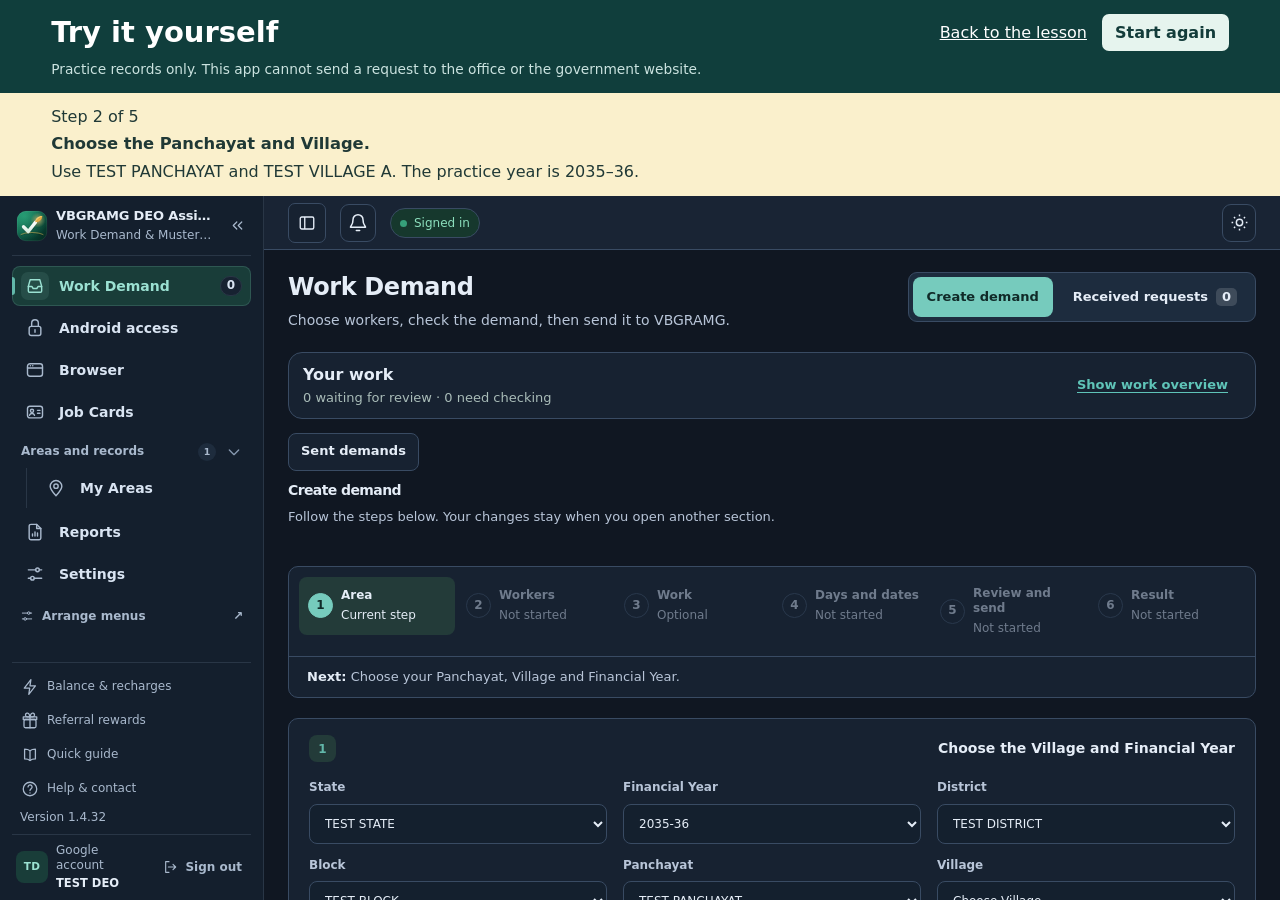
==== commit a0a35936: "Update the download page" ====
--- a/docs/learn/practice.html
+++ b/docs/learn/practice.html
@@ -23,7 +23,7 @@
 <div class="next" aria-live="polite"><p id="count"></p><p id="hint"></p><p id="detail"></p></div>
 <iframe title="Work Demand app with practice records" sandbox="allow-scripts allow-same-origin"></iframe>
 <script>
-const app = "<!doctype html><html lang=\"en\"><meta charset=\"utf-8\"><meta name=\"viewport\" content=\"width=device-width, initial-scale=1\"><meta http-equiv=\"Content-Security-Policy\" content=\"default-src 'none'; script-src 'unsafe-inline'; style-src 'unsafe-inline'; img-src data: blob:; font-src data:; connect-src 'none'; form-action 'none'; base-uri 'none'\"><style>.find-bar{display:flex;align-items:center;gap:8px;padding:6px 8px;font-size:13px;background:var(--theme-surface, #fff);color:var(--theme-text, #17303c);border:1px solid var(--theme-line, #d4deeb);border-radius:10px;box-shadow:0 6px 18px #0f23322e}.find-bar input{width:220px;min-width:0;flex:1 1 auto;padding:6px 9px;font:inherit;border-radius:7px}.find-bar .find-count{min-width:74px;white-space:nowrap;font-size:12px;color:var(--theme-subtle, #5b6e7a)}.find-bar button{min-width:30px;height:30px;padding:0 8px;border-radius:7px;font-size:15px;line-height:1}.embedded-browser .find-bar.browser-find{margin:6px 14px 0 auto;width:min(460px,calc(100% - 28px));box-sizing:border-box;box-shadow:none}.find-bar.screen-find{position:fixed;top:86px;right:24px;z-index:1000;width:min(460px,calc(100vw - 32px));box-sizing:border-box}dialog .find-bar.screen-find{top:16px}::highlight(screen-find){background-color:#ffe27a;color:#111}::highlight(screen-find-active){background-color:#ff9a3d;color:#111}.screen-shortcut-note{position:fixed;right:24px;bottom:24px;z-index:1000;max-width:min(420px,calc(100vw - 32px));padding:10px 14px;border-radius:10px;background:var(--theme-surface, #fff);color:var(--theme-text, #17303c);border:1px solid var(--theme-line, #d4deeb);box-shadow:0 6px 18px #0f23322e}@media (max-width: 600px){.find-bar input{width:120px}.find-bar.screen-find{top:70px;right:16px;width:calc(100vw - 32px)}}.embedded-browser{container:portal-browser / inline-size;min-width:0}.embedded-browser .browser-address{flex-wrap:wrap;row-gap:5px}.browser-zoom{display:flex;align-items:center;gap:2px;flex:0 0 auto;padding-left:7px;margin-left:3px;border-left:1px solid var(--theme-line, #dce2ef)}.tabbed-workspace .browser-zoom button{min-width:28px;min-height:28px;padding:3px 6px;font-size:14px;border-radius:5px;color:var(--theme-text, #34435f)}.tabbed-workspace .browser-zoom .browser-zoom-percent{min-width:45px;font-size:11px;font-variant-numeric:tabular-nums}.tabbed-workspace .browser-zoom .browser-zoom-fit{font-size:11px;white-space:nowrap}.tabbed-workspace .browser-zoom button:hover:enabled{background:var(--theme-surface, #fff)}.tabbed-workspace .browser-zoom button:focus-visible{outline:2px solid var(--theme-link, #5262dd);outline-offset:1px}.tabbed-workspace .browser-zoom .browser-zoom-fit[aria-pressed=true]{background:var(--theme-link, #5262dd);color:#fff}.tabbed-workspace .browser-zoom button:disabled{opacity:.45}.tabbed-workspace .browser-address .browser-print{display:inline-flex;align-items:center;gap:5px;flex:0 0 auto;min-height:30px;padding:4px 12px;margin-left:4px;font-size:12px;font-weight:600;border-radius:6px;white-space:nowrap}.tabbed-workspace .browser-address .browser-print span{font-size:15px;line-height:1}@container portal-browser (max-width: 580px){.browser-zoom{flex-basis:100%;justify-content:flex-end;border-left:0;margin-left:0;padding-left:0}}@media print{.workspace-sidebar,.sidebar-shade,header.top.workspace-topbar,.find-bar,.screen-shortcut-note,.guide-tip,.quick-guide-dialog{display:none!important}html,body,#root{height:auto!important;min-height:0!important;overflow:visible!important;background:#fff!important}.redesigned-app.tabbed-workspace{display:block!important;height:auto!important;min-height:0!important;overflow:visible!important;background:#fff!important}.redesigned-app main.app-shell{margin:0!important;padding:0!important;width:auto!important;max-width:none!important;height:auto!important;overflow:visible!important}.redesigned-app main.app-shell :is(div,section,article,form,table,tbody,ul,ol,details){max-height:none!important;overflow:visible!important}.redesigned-app main.app-shell :is(thead,th,[class*=sticky]){position:static!important}.redesigned-app main.app-shell *{box-shadow:none!important}tr,img,svg{break-inside:avoid}}.factory-reset{max-width:760px}.factory-reset li{margin-bottom:.45rem}.factory-reset .danger-button{background:#a51d28;border-color:#a51d28;color:#fff}.factory-reset .danger-button:hover:not(:disabled){background:#841722}.factory-reset .danger-button:disabled{opacity:.55;cursor:not-allowed}.account-admin{display:grid;gap:16px;min-width:0}.account-card{margin:0!important;padding:22px!important;min-width:0}.account-card h3{margin:0 0 14px}.account-card h4{margin:20px 0 10px}.account-card p{line-height:1.6}.account-card small{display:block;opacity:.75;line-height:1.6}.account-card form{display:grid;gap:12px;margin:14px 0}.account-fields{display:grid;grid-template-columns:repeat(auto-fit,minmax(190px,1fr));gap:14px}.account-card label{display:grid;gap:7px;text-align:left;font-weight:600}.account-card input,.account-card select,.account-card textarea{width:100%;box-sizing:border-box}.account-card textarea{min-height:85px}.account-check{display:flex!important;align-items:center;gap:9px!important}.account-check input{width:17px;height:17px}.account-actions{display:flex;align-items:center;gap:12px;flex-wrap:wrap}.account-actions span,.account-hint,.account-empty{font-size:.9em;opacity:.8}.account-card button{justify-self:start}.account-summary{display:grid;grid-template-columns:repeat(auto-fit,minmax(145px,1fr));gap:1px;border:1px solid var(--theme-border,#d4deeb);border-radius:9px;overflow:hidden;background:var(--theme-border,#d4deeb);margin:12px 0}.account-summary>div{padding:15px;background:var(--theme-panel,#fff)}.account-summary dt{font-size:.85em;opacity:.8;margin-bottom:6px}.account-summary dd{font-size:1.7em;font-weight:700;margin:0}.account-table-wrap{overflow:auto;margin-top:18px}.account-table-wrap table{width:100%;border-collapse:collapse;text-align:left;font-size:.92em}.account-table-wrap th,.account-table-wrap td{padding:12px 9px;border-bottom:1px solid var(--theme-border,#d4deeb);vertical-align:top}.account-table-wrap th{font-size:.8em;text-transform:uppercase;letter-spacing:.04em}.account-subnav{display:flex;flex-wrap:wrap;gap:6px}.account-subnav button[aria-current=page]{background:var(--theme-accent,#117b76);color:var(--theme-accent-ink,#fff);border-color:transparent}.account-card a{color:var(--theme-accent,#087575)}html[data-theme=dark] .account-summary>div{background:#192838}html[data-theme=dark] .account-summary{background:#344b61;border-color:#344b61}html[data-theme=dark] .account-table-wrap th,html[data-theme=dark] .account-table-wrap td{border-color:#344b61}@media (max-width:600px){.account-card{padding:16px!important}.account-summary{grid-template-columns:repeat(2,minmax(0,1fr))}.account-summary dd{font-size:1.4em}.account-fields{grid-template-columns:1fr}}.grant-select{width:18px!important;height:18px;accent-color:var(--theme-accent,#117b76)}.account-user-id{overflow-wrap:anywhere;min-width:140px}.grant-selected-users{list-style:none;padding:0;max-height:240px;overflow:auto}.grant-selected-users li{display:flex;align-items:center;gap:12px;padding:10px 0;border-bottom:1px solid var(--theme-border,#d4deeb)}.grant-selected-users li>span:first-child{flex:1;min-width:0;overflow-wrap:anywhere}.grant-selected-users li>span:nth-child(2){white-space:nowrap;font-size:.9em}.grant-review{padding:16px;border:1px solid var(--theme-accent,#117b76);border-radius:9px}.grant-review h4{margin-top:0}.grant-history-name{display:block;margin-top:6px}.manual-token-grant{scroll-margin-top:65px}@media (max-width:600px){.grant-selected-users li{flex-wrap:wrap}.grant-selected-users li>span:first-child{flex-basis:60%}.grant-review{padding:12px}}.account-card .account-fields input:not([type=checkbox]),.account-card .account-fields select{max-width:none;width:100%;min-width:0}.signup-welcome{display:flex;align-items:center;justify-content:space-between;gap:12px;flex-wrap:wrap}.signup-welcome button{flex-shrink:0}.referral-code{display:flex;gap:12px;align-items:end;flex-wrap:wrap}.referral-code label{flex:1;min-width:190px}.referral-code input{font-family:monospace;font-size:1.15em;letter-spacing:.04em}.account-summary dd{overflow-wrap:anywhere}.referral-rewards{display:grid;grid-template-columns:repeat(2,minmax(0,1fr));gap:14px;margin:18px 0}.referral-rewards>div{display:grid;align-content:start;gap:8px;padding:18px;border:1px solid var(--theme-line,var(--line,#d4deeb));border-radius:9px;background:var(--theme-soft,var(--panel,#fff))}.referral-rewards h4,.referral-rewards p{margin:0}.referral-reward-amount{color:var(--theme-link,var(--accent,#117b76));font-weight:600}.referral-reward-amount strong{font-size:2em;line-height:1.2}.referral-link{margin-top:18px}.referral-link label{grid-template-columns:minmax(0,1fr)}.tabbed-workspace .settings-workspace .referral-link input{width:100%;max-width:none;font-family:inherit;font-size:12px;letter-spacing:normal}#deo-referrals{scroll-margin-top:65px}@media (max-width:600px){.referral-rewards{grid-template-columns:1fr}.referral-rewards>div{padding:14px}}.delete-user-dialog{max-width:620px;width:calc(100vw - 48px);overflow-wrap:anywhere}.delete-user-dialog label{display:grid;gap:8px;font-weight:600}.delete-user-dialog input{width:100%;box-sizing:border-box}.delete-user-dialog ul{max-height:180px;overflow:auto;padding-left:24px}.delete-user-dialog li{margin:8px 0}.delete-user-dialog small{display:block;font-size:.8em;opacity:.75}.access-registry-heading{display:flex;justify-content:space-between;align-items:start;gap:16px;flex-wrap:wrap}.access-registry-heading h3{margin-bottom:8px}.access-registry-heading p{margin-block:6px}.access-registry-filters{display:grid;grid-template-columns:minmax(220px,2fr) repeat(3,minmax(130px,1fr));gap:12px;margin:20px 0}.access-registry-filters label{display:grid;gap:6px}.access-registry-filters input,.access-registry-filters select{width:100%;min-width:0;box-sizing:border-box}.access-state{margin-top:24px;border:1px solid var(--theme-line,#cbd5e1);border-radius:12px;overflow:hidden}.access-state>h4{font-size:1.05rem;margin:0;padding:15px 18px;background:var(--theme-soft,#edf6f5);color:var(--theme-text,#163d3d)}.access-district{padding:0 16px 16px}.access-district>h5{font-size:.95rem;margin:18px 0 10px}.access-block{margin-top:14px}.access-block>h6{font-size:.9rem;margin:0 0 12px;color:var(--theme-text,#163d3d)}.access-deo{border:1px solid var(--theme-line,#cbd5e1);border-radius:10px;padding:16px;margin:12px 0}.access-deo>header{display:flex;gap:12px;align-items:center;flex-wrap:wrap}.access-deo>header>strong{font-size:1rem}.access-deo>header>span{font-size:.8rem;opacity:.8}.access-deo>p{margin:6px 0;font-size:.85rem;overflow-wrap:anywhere}.access-personal-code{display:grid;grid-template-columns:minmax(180px,1fr) minmax(220px,1fr);gap:16px;background:var(--theme-soft,#f3f7f7);padding:14px;border-radius:8px;margin:14px 0}.access-personal-code p{margin:8px 0;font-size:.85rem}.access-code-detail{display:grid;gap:5px}.access-code-detail small{display:block}.access-status{display:inline-block;width:fit-content;font-size:.75rem;padding:3px 7px;border-radius:5px;background:var(--theme-soft,#f0f0f0);border:1px solid var(--theme-line,#cbd5e1);margin:3px 0}.access-status.is-active{color:var(--theme-link,#087f78)}.access-secret{font-family:monospace;letter-spacing:.04em;font-size:1rem;overflow-wrap:anywhere;-webkit-user-select:all;user-select:all}.access-code-empty{margin:6px 0;font-size:.85rem}.developer-access-registry .account-table-wrap{max-width:100%}.developer-access-registry table{min-width:710px}.developer-access-registry td{vertical-align:top}.developer-access-registry td:first-child{min-width:145px}.developer-access-registry td:nth-child(3){min-width:210px}.developer-access-registry .account-actions{gap:6px;margin-top:5px;flex-wrap:wrap}@media (max-width:1050px){.access-registry-filters{grid-template-columns:repeat(2,minmax(0,1fr))}}@media (max-width:600px){.access-registry-filters,.access-personal-code{grid-template-columns:minmax(0,1fr)}.access-district{padding-inline:10px}.access-deo{padding:12px}}.account-admin .balance-empty,.account-admin .recharge-needed{display:block}.balance-empty p,.recharge-needed p{margin:8px 0}.balance-empty button,.recharge-needed button{margin-top:8px}#settings-recharge{scroll-margin-top:80px}.recharge-amount{border:0;padding:0;margin:0 0 14px;display:grid;gap:12px;min-width:0}.recharge-amount legend{font-weight:600;padding:0;margin-bottom:8px}.recharge-choices{display:flex;flex-wrap:wrap;gap:8px}.account-card .recharge-choices button{min-width:72px}.recharge-choices button[aria-pressed=true]{background:var(--theme-accent,#117b76);color:var(--theme-accent-ink,#fff);border-color:transparent}.recharge-amount label{max-width:260px}.recharge-amount .account-hint{margin:0}.recharge-kept{display:grid;gap:10px;margin-bottom:14px}.recharge-kept p{margin:0}.record-download-progress{--download-colour:var(--theme-link,#147d72);display:grid;gap:9px;min-width:0;width:100%;color:var(--theme-text,#183347)}.record-download-heading{display:flex;align-items:center;justify-content:space-between;gap:16px}.record-download-title{font-weight:650;font-size:14px;line-height:1.4}.record-download-percent{flex-shrink:0;padding:4px 10px;border-radius:8px;font-size:18px;font-weight:750;font-variant-numeric:tabular-nums;color:var(--download-colour);background:var(--theme-surface,#fff);border:1px solid var(--theme-line,#d6e4e1)}.record-download-percent.is-unknown{font-size:13px}.record-download-track{display:block;height:9px;overflow:hidden;border-radius:20px;background:var(--theme-line,#dce8e5)}.record-download-fill{display:block;height:100%;border-radius:inherit;background:var(--download-colour);transition:width .35s ease}.record-download-track.is-unknown .record-download-fill{width:30%;opacity:.45}.record-download-caption{font-size:12px;line-height:1.5;color:var(--theme-muted,#526c77)}.record-download-progress.is-attention{--download-colour:var(--theme-warning,#966116)}.record-download-progress.is-compact{margin-top:8px;gap:6px;max-width:360px}.record-download-progress.is-compact .record-download-title{font-size:12px;font-weight:550}.record-download-progress.is-compact .record-download-percent{font-size:12px;padding:1px 6px;border-radius:5px}.record-download-progress.is-compact .record-download-track{height:5px}.area-records-status .records-progress-status>div{flex:1;min-width:0}.area-record-report-list>li{margin:9px 0;overflow-wrap:anywhere}.area-record-report-counts{display:block;margin-top:2px;color:var(--theme-muted,#526c77)}.area-record-report-list{display:grid;grid-template-columns:repeat(2,minmax(0,1fr));gap:0 24px}@media (max-width:700px){.area-record-report-list{grid-template-columns:1fr}}.area-record-count-note{display:block;font-size:12px}.area-record-actions{display:flex;flex-wrap:wrap;align-items:center;gap:8px 12px;margin-top:10px}.area-record-actions small{color:var(--theme-muted,#526c77)}@media (prefers-reduced-motion:reduce){.record-download-fill{transition:none}}@media (max-width:600px){.record-download-progress.is-compact{max-width:none}}.area-download-overview{margin-top:12px;padding-top:10px;border-top:1px solid var(--theme-line,#d6e4e1);font-size:12px;line-height:1.45;min-width:0}.area-download-overview .download-current-row,.area-download-overview .download-waiting-row{display:flex;align-items:baseline;gap:5px 10px;margin:5px 0;min-width:0}.download-current-row>strong,.download-waiting-row>strong{flex:0 0 auto;font-size:12px}.download-current-row .download-area-name{flex:1}.download-area-name{display:inline-flex;flex-direction:column;min-width:0;overflow-wrap:anywhere}.download-area-name b{font-size:12px}.download-area-name small{font-size:11px;color:var(--theme-muted,#526c77)}.download-waiting-names{display:flex;flex-wrap:wrap;gap:5px 12px;min-width:0}.download-none,.download-resume-note{color:var(--theme-muted,#526c77)}.download-current-percent{font-weight:700;white-space:nowrap;font-variant-numeric:tabular-nums}.area-download-overview .download-more-areas{margin:0;font-size:12px}.download-more-areas summary{white-space:nowrap}.download-more-areas[open] .download-area-name{display:flex;margin-top:6px}.area-records-status .area-download-overview p{font-size:12px;margin:6px 0 0}.area-records-status .records-progress-status .area-download-overview strong{font-size:12px}.area-records-status .records-progress-status .area-download-overview p{font-size:11px}.area-records-status>.records-progress-status{align-items:flex-start}.area-download-overview .record-download-progress.is-compact{max-width:none;margin:6px 0 10px}.record-download-area{display:flex;flex-wrap:wrap;gap:2px 10px;overflow-wrap:anywhere;font-size:14px;font-weight:700}.record-download-area small{font-size:12px;font-weight:400;color:var(--theme-muted,#526c77)}@media (max-width:600px){.area-download-overview .download-current-row,.area-download-overview .download-waiting-row{flex-wrap:wrap}.download-waiting-names{flex:1 1 180px}.download-current-row .download-area-name{flex-basis:180px}}.workspace-browser .browser-tab-content.with-demand-entry{display:grid;grid-template-columns:minmax(300px,360px) minmax(0,1fr);grid-template-rows:minmax(0,1fr);gap:14px;align-items:stretch;overflow:hidden}.workspace-browser .browser-tab-content.with-demand-entry[hidden]{display:none}.workspace-browser .portal-demand-entry.panel{display:flex;flex-direction:column;min-width:0;min-height:0;height:100%;overflow:hidden;margin-bottom:0}.workspace-browser .portal-demand-entry.panel[hidden]{display:none}.portal-demand-entry-heading{flex:0 0 auto;display:flex;align-items:flex-start;justify-content:space-between;gap:8px;padding:16px;border-bottom:1px solid var(--line)}.portal-demand-entry-heading>div{min-width:0}.portal-demand-entry .portal-demand-entry-heading button.portal-demand-close{flex:0 0 auto;display:grid;place-items:center;width:34px;min-height:34px;height:34px;margin:-6px -8px 0 0;padding:0;border-color:transparent;background:transparent;color:var(--ink);border-radius:8px;cursor:pointer}.portal-demand-entry .portal-demand-entry-heading button.portal-demand-close:hover{background:var(--theme-soft, #f5f7f8)}.portal-demand-entry .portal-demand-entry-heading button.portal-demand-close:focus-visible{outline:2px solid var(--accent);outline-offset:1px}.portal-demand-entry-heading h2{margin:0;padding:0;border:0;font-size:16px;line-height:1.4}.portal-demand-entry-heading p{margin:4px 0 0;color:var(--muted);font-size:12px;line-height:1.5;overflow-wrap:anywhere}.workspace-browser .portal-demand-entry>.body{flex:1 1 auto;min-height:0;min-width:0;overflow:auto;scrollbar-gutter:stable;overscroll-behavior:contain;padding:16px;font-size:12.5px;line-height:1.5;overflow-wrap:anywhere}.portal-demand-entry .body>p{margin:0 0 10px}.portal-demand-entry .portal-demand-request label{display:grid;grid-template-columns:minmax(0,1fr);justify-content:stretch;align-items:stretch;gap:4px;margin:10px 0}.portal-demand-entry :is(select,button,input:not([type=checkbox])){min-height:36px;font-size:12px;padding:7px 10px}.portal-demand-entry select{width:100%;min-width:0}.portal-demand-people{display:grid;gap:10px;margin:12px 0}.portal-demand-people>div{display:grid;gap:2px;overflow-wrap:anywhere}.portal-demand-progress{margin:0 0 14px}.portal-demand-progress-heading{display:flex;flex-wrap:wrap;justify-content:space-between;align-items:center;gap:8px}.portal-demand-progress-heading h3{margin:0;font-size:13px}.portal-demand-state{border-radius:20px;padding:3px 9px;background:var(--theme-soft, #f3f6f8);color:var(--muted);font-size:11px;font-weight:600}.portal-demand-state.verified{background:var(--accent-soft);color:var(--ok)}.portal-demand-state.needs-check{color:var(--warn)}.portal-demand-workflow{list-style:none;padding:0;display:grid;grid-template-columns:1fr 1fr;gap:12px;margin:18px 0}.portal-demand-workflow li{display:flex;align-items:flex-start;gap:7px;min-width:0;color:var(--muted)}.portal-demand-workflow li>div{display:grid;gap:3px}.portal-demand-workflow b{font-size:11.5px;line-height:1.4}.portal-demand-workflow li>div>span{font-size:10.5px;line-height:1.45}.portal-demand-step{display:grid;place-items:center;flex:0 0 23px;height:23px;border:1px solid var(--line);border-radius:50%;font-size:11px;font-weight:700}.portal-demand-workflow .current{color:var(--ink)}.portal-demand-workflow .current .portal-demand-step{color:var(--panel);border-color:var(--accent);background:var(--accent)}.portal-demand-workflow .finished .portal-demand-step{color:var(--ok);background:var(--accent-soft);border-color:var(--accent-soft)}.portal-demand-progress .portal-demand-total{margin:0 0 10px;color:var(--muted);font-size:12px}.portal-demand-total>span{display:block;color:var(--ink);font-size:15px;line-height:1.3;font-variant-numeric:tabular-nums}.portal-demand-total b{font-size:32px;font-weight:700;letter-spacing:-1px}.portal-demand-progress progress{display:block;-webkit-appearance:none;-moz-appearance:none;appearance:none;width:100%;height:7px;overflow:hidden;border:0;border-radius:8px;background:var(--line);accent-color:var(--accent)}.portal-demand-progress progress::-webkit-progress-bar{background:var(--line);border-radius:8px}.portal-demand-progress progress::-webkit-progress-value{background:var(--accent);border-radius:8px}.portal-demand-progress progress::-moz-progress-bar{background:var(--accent);border-radius:8px}.portal-demand-kept{color:var(--muted);font-size:11px;margin:6px 0 0}.portal-demand-overview{display:grid;grid-template-columns:repeat(3,minmax(0,1fr));gap:6px;margin:14px 0}.portal-demand-overview>div{display:flex;flex-direction:column-reverse;justify-content:flex-end;gap:3px;padding:10px 8px;border-radius:8px;background:var(--theme-soft, #f5f7f8)}.portal-demand-overview dt{color:var(--muted);font-size:10.5px;line-height:1.4}.portal-demand-overview dd{margin:0;font-size:22px;line-height:1.2;font-weight:650;font-variant-numeric:tabular-nums}.portal-demand-overview .needs-check dd{color:var(--warn)}.portal-demand-overview .has-failures dd{color:var(--err)}.portal-demand-overview.portal-demand-time{grid-template-columns:none;grid-auto-flow:column;grid-auto-columns:minmax(0,1fr);margin-top:-8px}.portal-demand-overview.portal-demand-time dd{font-size:17px}.portal-demand-queue{margin:6px 0;color:var(--muted);font-size:11px;line-height:1.5}.portal-demand-plan{margin:6px 0;font-size:12px;line-height:1.5}.portal-demand-current{display:grid;gap:3px;margin:16px 0 10px;padding-left:11px;border-left:3px solid var(--accent)}.portal-demand-current small{color:var(--muted);font-size:11px}.portal-demand-current strong{font-size:14px;line-height:1.4}.portal-demand-current>span{color:var(--muted);font-size:12px}.portal-demand-progress .portal-demand-status{margin:10px 0;font-size:12px}.portal-demand-proof{padding:8px 10px;margin:10px 0;border-radius:6px;background:color-mix(in srgb,var(--warn) 8%,var(--panel));color:var(--warn);font-size:11px;line-height:1.5}.portal-demand-estimate{margin:12px 0 0;color:var(--muted);font-size:11.5px}.portal-demand-disclosure,.portal-demand-results{border-top:1px solid var(--line)}.portal-demand-entry summary{padding:12px 0;font-size:12px;font-weight:600;cursor:pointer}.portal-demand-entry summary:focus-visible{outline:2px solid var(--accent);outline-offset:2px;border-radius:3px}.portal-demand-disclosure>div{padding-bottom:12px}.portal-demand-disclosure p{margin:8px 0}.portal-demand-run-details,.portal-demand-help{font-size:11.5px}.portal-demand-counts{display:grid;gap:7px;margin:4px 0 12px}.portal-demand-counts>div{display:grid;grid-template-columns:minmax(0,1fr) auto;align-items:center;gap:10px}.portal-demand-counts dt{color:var(--muted)}.portal-demand-counts dd{margin:0;font-weight:700;font-variant-numeric:tabular-nums}.portal-demand-results>div{max-height:280px;overflow:auto}.portal-demand-issues-link{width:100%;margin:0 0 12px;color:var(--warn);font-size:12px;text-align:left}.portal-demand-issues{font-size:11.5px}.portal-demand-issues ol{max-height:360px;overflow:auto;margin:8px 0 0;padding-left:22px}.portal-demand-issues li{display:grid;gap:2px;padding:8px 0;border-bottom:1px solid var(--line);overflow-wrap:anywhere;line-height:1.45}.portal-demand-issues li small{color:var(--muted)}.portal-demand-issue-status{color:var(--warn);font-weight:600}.portal-demand-timing dl{margin:6px 0}.portal-demand-timing dl>div{display:grid;grid-template-columns:minmax(0,1fr) auto;gap:8px;margin:5px 0}.portal-demand-timing dd{margin:0;font-variant-numeric:tabular-nums}.portal-demand-results p{margin:6px 0;border-bottom:1px solid var(--line);padding-bottom:8px;overflow-wrap:anywhere}.portal-demand-entry .msg{padding:10px;margin-bottom:12px;line-height:1.5}.portal-demand-entry .msg p{margin:6px 0}.portal-demand-buttons{display:flex;flex-wrap:wrap;gap:6px;margin:10px 0}.portal-demand-entry .portal-demand-request .portal-demand-confirm{display:flex;align-items:flex-start;gap:8px;line-height:1.5}.portal-demand-confirm input{flex:0 0 auto;width:17px;min-height:17px;height:17px;margin-top:5px}.portal-demand-entry-footer{flex:0 0 auto;display:grid;gap:6px;padding:12px 16px 8px;border-top:1px solid var(--line);background:var(--panel)}.portal-demand-controls{display:flex;align-items:center;flex-wrap:wrap;gap:8px}.portal-demand-controls>button{flex:1 0 auto;min-height:40px}.portal-demand-controls .primary{color:var(--panel);background:var(--accent);border-color:var(--accent)}.portal-demand-control-wait{flex:1;min-width:100px;color:var(--muted);font-size:11px}.portal-demand-entry .portal-demand-return{min-height:38px;background:transparent;border-color:transparent;color:var(--muted);font-size:11.5px}.portal-demand-entry .portal-demand-return:hover{color:var(--ink);background:var(--theme-soft, #f5f7f8)}.workspace-browser .with-demand-entry>.embedded-browser{min-width:0}@media (max-width: 1100px){.workspace-browser .browser-tab-content.with-demand-entry{grid-template-columns:minmax(0,1fr);grid-template-rows:clamp(300px,calc(100dvh - 32px),820px) minmax(560px,60vh);overflow:auto}}.demand-summary-dialog{box-sizing:border-box;width:min(680px,calc(100vw - 32px));max-height:min(90dvh,900px);padding:0;border:1px solid var(--line);border-radius:22px;color:var(--ink);background:var(--panel);box-shadow:0 24px 90px #0005;overflow:hidden}.demand-summary-dialog[open]{display:flex;flex-direction:column;animation:demand-summary-in .22s ease-out}.demand-summary-dialog::backdrop{background:#0b182970;-webkit-backdrop-filter:blur(5px);backdrop-filter:blur(5px)}.demand-summary-topline{display:flex;align-items:center;justify-content:space-between;padding:15px 24px;border-bottom:1px solid var(--line);font-size:10px;font-weight:750;letter-spacing:.12em;color:var(--muted)}.demand-summary-close{border:0;background:transparent;color:var(--muted);font-size:24px;line-height:1;padding:4px 8px;min-height:32px}.demand-summary-scroll{padding:25px 28px 16px;overflow:auto;min-height:0;overscroll-behavior:contain}.demand-summary-heading{display:flex;gap:16px;align-items:flex-start}.demand-summary-heading h2{margin:0 0 8px;padding:0;font-size:clamp(19px,3vw,26px);line-height:1.25;border:0;background:transparent;color:var(--ink)}.demand-summary-heading p{margin:0;color:var(--muted);font-size:13px;line-height:1.5}.demand-summary-success-label{display:block;margin-bottom:9px;color:var(--ok);font-size:12px}.demand-summary-icon{flex:0 0 52px;height:52px;display:grid;place-items:center;border-radius:17px}.demand-summary-icon svg{width:29px;height:29px}.demand-summary-icon.success{color:#168153;background:#20a96d20}.demand-summary-icon.attention{color:#b27608;background:#e4a51b25}.demand-summary-area{margin:17px 0;color:var(--muted);font-size:12px;overflow-wrap:anywhere}.demand-summary-counts{display:grid;grid-template-columns:repeat(3,minmax(0,1fr));gap:10px;margin:24px 0 14px}.demand-summary-counts.has-entry-count{grid-template-columns:repeat(2,minmax(0,1fr))}.demand-summary-counts>div{padding:15px 13px;background:var(--bg);border:1px solid var(--line);border-radius:13px}.demand-summary-counts dt{font-size:11.5px;line-height:1.4;color:var(--muted)}.demand-summary-counts dd{margin:8px 0 0;font-size:31px;font-weight:750;line-height:1;font-variant-numeric:tabular-nums}.demand-summary-counts .confirmed{background:#20a96d10;border-color:#20a96d45}.demand-summary-counts .confirmed dd,.demand-result-confirmed{color:#168153}.demand-summary-counts .issues{background:#df704810;border-color:#df704845}.demand-summary-counts .issues dd{color:#c65333}.demand-summary-earlier,.demand-summary-breakdown{font-size:12px;color:var(--muted);line-height:1.5}.demand-summary-workers{margin:16px 0;border:1px solid var(--line);border-radius:12px;overflow:hidden}.demand-summary-workers summary{padding:13px 15px;font-size:13px;font-weight:650;cursor:pointer}.demand-summary-workers ul{margin:0;padding:0 15px;list-style:none;max-height:270px;overflow:auto}.demand-summary-workers li{padding:13px 0;border-top:1px solid var(--line);overflow-wrap:anywhere;font-size:13px}.demand-summary-workers li>div{display:flex;flex-wrap:wrap;align-items:center;justify-content:space-between;gap:7px}.demand-summary-workers small,.demand-result-confirmed{display:block;margin-top:7px;font-size:11.5px}.demand-summary-workers small{color:var(--muted)}.demand-summary-workers p{margin:8px 0 0;line-height:1.55;font-size:12px}.demand-result-badge{padding:3px 8px;border-radius:6px;font-size:10px;background:#c78b1320;color:var(--ink)}.demand-result-badge.failed{background:#e1665420}.demand-summary-note{color:var(--muted);font-size:12px;line-height:1.6}.demand-summary-history{display:grid;gap:6px;margin-top:15px;font-size:12px}.demand-summary-history select{width:100%;min-width:0}.demand-summary-actions{display:flex;flex-wrap:wrap;gap:9px;padding:16px 28px 20px;border-top:1px solid var(--line);background:var(--bg)}.demand-summary-actions button{border-radius:9px;min-height:39px;font-size:12px}.demand-summary-actions small{flex-basis:100%;margin-top:3px;color:var(--muted);font-size:11px;line-height:1.5}[data-theme=dark] .demand-summary-icon.success,[data-theme=dark] .demand-summary-counts .confirmed dd,[data-theme=dark] .demand-result-confirmed{color:#62d5a1}[data-theme=dark] .demand-summary-icon.attention{color:#eec465}[data-theme=dark] .demand-summary-counts .issues dd{color:#ffab94}@keyframes demand-summary-in{0%{opacity:0;transform:translateY(12px) scale(.98)}to{opacity:1;transform:translateY(0) scale(1)}}@media (prefers-reduced-motion: reduce){.demand-summary-dialog[open]{animation:none}.demand-summary-dialog::backdrop{-webkit-backdrop-filter:none;backdrop-filter:none}}@media (max-width: 520px){.demand-summary-dialog{width:calc(100vw - 20px);border-radius:17px}.demand-summary-topline{padding:12px 17px}.demand-summary-scroll{padding:20px 17px 12px}.demand-summary-heading{gap:12px}.demand-summary-icon{flex-basis:42px;height:42px;border-radius:13px}.demand-summary-counts{gap:6px}.demand-summary-counts>div{padding:11px 8px}.demand-summary-counts dd{font-size:27px}.demand-summary-actions{padding:14px 17px 17px}}.area-data-manager{min-width:0;container-type:inline-size}.area-data-manager>p{line-height:1.6}.area-data-find{display:flex;align-items:flex-end;flex-wrap:wrap;gap:8px;margin:16px 0 12px}.area-data-find>label{display:grid;gap:6px;flex:1 1 240px}.area-data-find input{margin:0;width:100%}.area-data-actions{display:flex;align-items:center;flex-wrap:wrap;gap:8px;margin:12px 0}.area-data-selection{padding:12px;margin:12px 0;border:1px solid var(--line);border-radius:10px;background:var(--surface-2,rgba(120,140,160,.1))}.area-data-status-choices{display:flex;flex-wrap:wrap;gap:6px}.area-data-status-choices>button{display:flex;align-items:center;justify-content:space-between;gap:10px;font-size:12px;padding:8px 10px}.area-data-status-choices>button>span{border-radius:5px;padding:1px 6px;background:var(--surface-2,rgba(120,140,160,.15));font-variant-numeric:tabular-nums}.area-data-bulk-actions{padding-top:12px;border-top:1px solid var(--line);margin-bottom:6px}.area-data-bulk-actions>[role=status]{font-size:13px;font-weight:600;margin-right:auto}.area-data-clear{background:transparent}.area-data-manager .area-data-help{font-size:13px;line-height:1.5}.area-data-selection>.area-data-help{margin:6px 0 0}.area-data-delete{border-color:#b84444;color:var(--theme-text);background:#b844441f}.area-data-delete:not(:disabled):hover{background:#b844443d}.area-data-list{max-height:min(68vh,660px);overflow:auto;border:1px solid var(--line);border-radius:10px}.area-data-columns,.area-data-row{display:grid;grid-template-columns:minmax(175px,1.5fr) minmax(115px,.9fr) minmax(105px,.8fr) minmax(125px,1fr) minmax(230px,auto);align-items:center;gap:12px;padding:12px}.area-data-columns{position:sticky;top:0;z-index:1;background:var(--surface, var(--bg));border-bottom:1px solid var(--line);font-size:12px;font-weight:600}.area-data-panchayat+.area-data-panchayat{border-top:1px solid var(--line)}.area-data-row>[role=cell]{min-width:0;overflow-wrap:anywhere}.area-data-row:focus-within{box-shadow:inset 3px 0 0 var(--accent,#60bba9)}.area-data-row:has(input:checked){background:var(--accent-soft,rgba(54,132,109,.1))}.area-data-parent{background:var(--surface-2,rgba(120,140,160,.1))}.area-data-name{display:flex;align-items:center;justify-content:flex-start;gap:10px;margin:0;cursor:pointer}.area-data-name>span{min-width:0}.area-data-name b{font-size:13px}.area-data-name small{display:block;margin-top:4px;font-size:12px;font-weight:400}.area-data-list-actions{padding:0 12px 8px 38px;background:var(--surface-2,rgba(120,140,160,.1))}.area-data-list-actions>button{font-size:12px;padding:5px 8px}.area-data-village{border-top:1px solid var(--line)}.area-data-village>.area-data-name{padding-left:14px}.area-data-state{display:flex;align-items:flex-start;flex-direction:column;gap:4px}.area-data-state>small{font-size:11px}.area-data-status{display:inline-block;font-size:12px;border:1px solid var(--line);border-radius:6px;padding:4px 7px}.area-data-status-full{border-color:#36846d;background:#36846d24}.area-data-status-partial{border-color:#b58a3c;background:#b58a3c24}.area-data-status-interrupted{border-color:#b56d49;background:#b56d491f}.area-data-status-queued{border-color:#648bb9;background:#648bb91f}.area-data-updated,.area-data-size{font-size:12px;line-height:1.5}.area-data-row-actions{display:flex;flex-wrap:wrap;align-items:center;gap:5px;max-width:250px}.area-data-row-actions>button{min-height:34px;padding:6px 9px;font-size:12px;white-space:nowrap}.area-data-manager input[type=checkbox]{flex:0 0 16px;width:16px;min-width:16px;height:16px;min-height:16px;padding:0;margin:0}.area-data-delete-review{width:min(560px,calc(100vw - 32px));max-height:calc(100dvh - 40px);overflow:auto}.area-data-delete-review ul{max-height:180px;overflow:auto}@container (max-width:850px){.area-data-columns{display:none}.area-data-row{grid-template-columns:minmax(0,1fr) minmax(150px,auto);gap:8px 12px}.area-data-name{grid-column:1;grid-row:1}.area-data-row>[data-label=Status]{grid-column:1;grid-row:2;padding-left:26px}.area-data-state{flex-direction:row;flex-wrap:wrap;align-items:center}.area-data-row-actions{grid-column:2;grid-row:1 / span 2}.area-data-updated,.area-data-size{grid-column:1 / -1;padding-left:26px}.area-data-updated:before{content:\"Last updated: \"}.area-data-village>.area-data-name{padding-left:0}}@container (max-width:450px){.area-data-row{grid-template-columns:minmax(0,1fr)}.area-data-row-actions{grid-column:1;grid-row:auto;max-width:none;padding-left:26px}.area-data-row-actions>button{min-height:38px}.area-data-status-choices{flex-direction:column}.area-data-status-choices>button{min-height:38px}.area-data-bulk-actions>[role=status]{flex-basis:100%}.area-data-bulk-actions>button{flex:1 1 auto}}.operator-setup-page{flex:1;min-height:0;overflow:auto;overscroll-behavior:contain;background:var(--theme-soft,#f5f8f7);border:1px solid var(--theme-line,#dfe7e3);border-radius:12px;color:var(--theme-text,#173a31)}.tabbed-workspace.sidebar-workspace.workspace-setup{height:100dvh;grid-template-rows:54px minmax(0,1fr)}.tabbed-workspace.sidebar-workspace.workspace-setup main.app-shell{display:flex;flex-direction:column;min-height:0;overflow:hidden;padding:8px}.tabbed-workspace .operator-setup-page button:not(.primary),.tabbed-workspace .operator-signin-step button{color:var(--theme-text,#233d33);background:var(--theme-surface,#fff);border-color:var(--theme-line,#dce7e1)}.tabbed-workspace .operator-setup-page button,.tabbed-workspace .operator-setup-page button:hover{transform:none}.tabbed-workspace .operator-setup-page button:not(.primary):hover:enabled,.tabbed-workspace .operator-signin-step button:hover:enabled{background:var(--theme-soft,#eef5f1)}.operator-setup-content{width:min(960px,100%);box-sizing:border-box;margin:0 auto;padding:30px 34px}.operator-setup-topline{display:flex;align-items:center;justify-content:space-between;gap:12px;min-height:32px;margin-bottom:22px;font-size:11px;font-weight:700;letter-spacing:.12em;color:var(--theme-muted,#607970)}.operator-setup-topline button{font-size:12px;letter-spacing:normal;font-weight:500}.operator-setup-steps{list-style:none;display:grid;grid-template-columns:repeat(2,minmax(0,1fr));padding:0;margin:0 0 26px;gap:12px}.operator-setup-steps li{display:flex;align-items:center;gap:9px;min-width:0;padding:0 0 12px;border-bottom:2px solid var(--theme-line,#dae5df);font-size:12px;color:var(--theme-muted,#6a7e75);font-weight:500}.operator-step-number{display:grid;place-items:center;width:27px;height:27px;flex:none;border:1px solid var(--theme-line,#cbded4);border-radius:50%;background:var(--theme-surface,#fff);font-size:12px}.operator-setup-steps [aria-current=step]{border-bottom-color:var(--accent,#087f78);color:var(--theme-text,#173a31);font-weight:700}.operator-setup-steps [aria-current=step] .operator-step-number{background:var(--accent,#087f78);border-color:var(--accent,#087f78);color:#fff}.operator-setup-steps .complete{color:var(--theme-ok,#297759)}.operator-setup-card{background:var(--theme-surface,#fff);border:1px solid var(--theme-line,#dde7e1);border-radius:14px;padding:30px;box-shadow:0 5px 20px #173c2c05}.operator-page-heading{margin-bottom:26px}.operator-setup-step{display:block;margin-bottom:9px;font-size:11px;letter-spacing:.1em;font-weight:700;color:var(--theme-muted,#658075)}.operator-page-heading h1{font-size:28px;letter-spacing:-.025em;line-height:1.25;margin:0 0 10px;color:var(--theme-text,#173a31);font-weight:650}.operator-page-heading h1:focus{outline:none}.operator-page-heading p{margin:0;max-width:660px;font-size:14px;color:var(--theme-muted,#60766c);line-height:1.65}.operator-setup-page .setup-login-form .settings-card{border:0;border-radius:0;background:transparent;box-shadow:none;padding:0;margin:0}.operator-setup-page .setup-login-form .settings-fields{grid-template-columns:repeat(2,minmax(0,1fr));gap:22px 20px}.operator-setup-page .setup-login-form .settings-fields label{display:block;font-size:13px;color:var(--theme-text,#233d33);font-weight:500}.operator-setup-page .setup-login-form select{height:46px;font-size:14px}.operator-setup-page .setup-login-form .settings-save{margin-top:22px;padding-top:22px;border-top:1px solid var(--theme-line,#e3eae6);justify-content:flex-end}.operator-setup-page .settings-save .primary{font-size:13px;min-height:44px;padding:10px 22px}.operator-setup-page .setup-save-login{display:flex;align-items:flex-start;justify-content:flex-start;gap:10px;font-size:13px;line-height:1.6;font-weight:400;color:var(--theme-text,#344c41);margin:20px 0 0}.setup-save-login input{width:17px;height:17px;min-height:17px;flex:none;margin:2px 0 0;accent-color:var(--accent,#087f78)}.operator-setup-footer{display:flex;align-items:center;justify-content:space-between;gap:14px;flex-wrap:wrap;margin-top:20px;color:var(--theme-muted,#62786c);font-size:12px;line-height:1.6}.operator-setup-footer button{font-size:12px;background:transparent}.operator-signin-step{flex:none;display:grid;gap:6px;padding:8px 14px;border-bottom:1px solid var(--theme-line,#dce5e0);background:var(--theme-surface,#fff)}.operator-signin-top{display:flex;align-items:center;justify-content:space-between;gap:6px 12px;flex-wrap:wrap}.operator-signin-step .operator-setup-steps{display:flex;align-items:center;flex-wrap:wrap;gap:6px 18px;max-width:none;margin:0;padding:0}.operator-signin-step .operator-setup-steps li{position:relative;display:inline-flex;align-items:center;gap:6px;padding:3px 11px 3px 4px;border:1px solid var(--theme-line,#dce5e0);border-radius:999px;font-size:11px;line-height:1.2}.operator-signin-step .operator-setup-steps li+li:before{content:\"\";position:absolute;right:100%;top:50%;width:18px;border-top:2px solid var(--theme-line,#dce5e0);margin-right:0}.operator-signin-step .operator-step-number{width:18px;height:18px;font-size:10px;border-width:0}.operator-signin-step .operator-setup-steps .complete{color:var(--theme-ok,#297759);border-color:color-mix(in srgb,var(--theme-ok,#297759) 40%,transparent);background:color-mix(in srgb,var(--theme-ok,#297759) 10%,transparent)}.operator-signin-step .operator-setup-steps .complete .operator-step-number{background:var(--theme-ok,#297759);color:#fff}.operator-signin-step .operator-setup-steps [aria-current=step]{border-color:var(--accent,#087f78);background:color-mix(in srgb,var(--accent,#087f78) 14%,transparent)}.operator-signin-actions{display:flex;gap:6px;flex:none;margin-left:auto}.tabbed-workspace .operator-signin-actions button{min-height:28px;font-size:11px;font-weight:600;line-height:1.2;padding:4px 11px;border-radius:7px;white-space:nowrap}.tabbed-workspace .operator-signin-step .operator-signin-check{background:var(--accent,#087f78);border-color:var(--accent,#087f78);color:#fff}.tabbed-workspace .operator-signin-step .operator-signin-check:hover:enabled{background:var(--accent,#087f78);filter:brightness(1.1)}.operator-signin-main{display:flex;align-items:center;flex-wrap:wrap;gap:5px 10px;min-width:0}.operator-signin-main .operator-setup-step{margin:0;padding:2px 7px;border-radius:5px;font-size:10px;letter-spacing:.08em;color:var(--accent,#087f78);background:color-mix(in srgb,var(--accent,#087f78) 14%,transparent)}.operator-signin-main strong{font-size:14px;font-weight:650}.operator-signin-area{display:flex;flex-wrap:wrap;gap:4px;list-style:none;margin:0;padding:0}.operator-signin-area li{padding:2px 9px;border:1px solid var(--theme-line,#dce5e0);border-radius:999px;background:var(--theme-soft,#eef5f1);font-size:11px;line-height:1.35;color:var(--theme-text,#233d33)}.operator-signin-help{margin:0;padding-left:9px;border-left:2px solid var(--accent,#087f78);font-size:11px;line-height:1.45;color:var(--theme-muted,#63796e)}.prepared-tools[hidden]{display:none!important}@media (max-width:700px){.operator-setup-content{padding:20px 16px}.operator-setup-card{padding:22px 18px}.operator-page-heading h1{font-size:25px}.operator-page-heading p{font-size:13px}.operator-setup-steps{gap:8px}.operator-setup-steps li{font-size:11px;gap:6px;align-items:flex-start}.operator-step-number{height:23px;width:23px;font-size:10px}.operator-setup-page .setup-login-form .settings-fields{gap:18px 14px}.operator-setup-page .setup-login-form select{font-size:13px;padding:8px}.operator-signin-step{padding:8px 12px}.operator-signin-step .operator-setup-steps{gap:6px 14px}.operator-signin-step .operator-setup-steps li{font-size:10px;gap:5px}.operator-signin-step .operator-setup-steps li+li:before{width:14px}.operator-setup-footer{align-items:flex-start}}@media (max-width:420px){.operator-setup-content{padding:16px 10px}.operator-setup-card{padding:20px 15px}.operator-setup-page .setup-login-form .settings-fields{grid-template-columns:1fr}.operator-setup-page .settings-save .primary{width:100%}.operator-setup-steps li{flex-direction:column;gap:7px}.operator-signin-step .operator-setup-steps li{flex-direction:row}}.collection-page{display:grid;gap:20px;padding-bottom:28px}.collection-card{background:var(--panel,#fff);border:1px solid var(--line,#dbe3ed);border-radius:16px;padding:24px;box-shadow:0 3px 14px #142b4805}.collection-heading,.collection-connection,.collection-form{display:flex;align-items:flex-start;justify-content:space-between;gap:16px;flex-wrap:wrap}.collection-heading h3,.collection-connection h3{font-size:21px;margin:5px 0 8px}.collection-kicker{font-size:11px;letter-spacing:1.1px;font-weight:800;color:var(--muted,#5b718e)}.collection-card p{line-height:1.6;margin:8px 0 14px}.collection-actions{display:flex;align-items:center;flex-wrap:wrap;gap:10px;margin:14px 0}.collection-hint,.collection-card small{color:var(--muted,#60748c);font-size:13px;line-height:1.6}.collection-card label:not(.collection-toggle){display:flex;flex-direction:column;gap:7px;font-size:13px;font-weight:600}.collection-card input:not([type=checkbox]),.collection-card textarea,.collection-card select{width:100%;min-width:0;border:1px solid var(--line,#cdd8e5);border-radius:8px;padding:10px;background:var(--panel,#fff);color:inherit;font:inherit}.collection-card button{min-height:38px;border-radius:8px}.collection-setup{flex-basis:100%;border-top:1px solid var(--line,#dbe3ed);padding-top:14px}.collection-setup summary,.collection-card details summary{cursor:pointer;font-weight:600;padding:8px 0}.collection-file{max-width:570px}.collection-preview{margin-top:18px;border-radius:10px;padding:16px;background:var(--soft,#f1f6fb)}.collection-preview ul{max-height:300px;overflow:auto;padding-left:24px}.collection-preview li{margin-bottom:6px}.collection-toggle{display:flex;align-items:center;gap:8px;font-size:14px}.collection-form-list{display:grid;gap:16px}.collection-form{border-top:1px solid var(--line,#dbe3ed);padding:18px 0 5px}.collection-form h4{font-size:18px;margin:0 0 5px}.collection-form>.collection-actions,.collection-form>.collection-hint,.collection-form>.msg,.collection-close-check{flex-basis:100%}.collection-status{border-radius:20px;background:var(--soft,#edf3fa);font-size:12px;font-weight:700;padding:7px 12px;white-space:nowrap}.collection-status.ready{color:#0c7253;background:#e4f7ed}.collection-status.needs_checking{color:#86570e;background:#fff2d5}.collection-status.closed{color:var(--muted,#65758a)}.collection-close-check{border:1px solid #e3b968;background:var(--soft,#fff6e6);border-radius:10px;padding:14px}.collection-close-check button{margin-right:8px}.collection-empty{padding:25px 16px;text-align:center;background:var(--soft,#f5f8fc);border-radius:12px}.collection-filters{display:grid;grid-template-columns:minmax(180px,2fr) 1fr 1fr auto;gap:14px;align-items:end}.collection-request-list{display:grid;gap:8px;margin-top:20px}.collection-request-row{display:grid;grid-template-columns:minmax(160px,2fr) minmax(120px,1fr) auto minmax(120px,1fr);gap:15px;width:100%;text-align:left;padding:17px;border:1px solid var(--line,#dbe3ed);background:var(--panel,#fff);color:inherit;align-items:center}.collection-request-row small,.collection-worker-table small{display:block}.collection-request-row.unread{border-left:4px solid #306bc4}.collection-request-row.selected{background:var(--soft,#edf4ff)}.collection-table-wrap{overflow:auto;margin:18px 0}.collection-worker-table{width:100%;border-collapse:collapse;font-size:13px}.collection-worker-table th{text-align:left;color:var(--muted,#5d7188);font-size:12px}.collection-worker-table td,.collection-worker-table th{padding:12px 9px;border-bottom:1px solid var(--line,#e3e9f1);vertical-align:middle}.collection-worker-table input[type=text]{min-width:110px}.collection-worker-table input[type=date]{min-width:145px}.collection-village-review{margin:18px 0;padding:16px;border-radius:10px;background:var(--soft,#eff5fb)}.collection-village-review h4{margin:0}.collection-detail>details{border-top:1px solid var(--line,#dbe3ed);margin-top:14px}.collection-detail li{margin:8px 0}.collection-new-popup{position:fixed;left:12px;bottom:18px;width:220px;z-index:150;background:var(--panel,#fff);border:1px solid #7ea9dd;border-radius:12px;box-shadow:0 8px 26px #102a4925;padding:16px;font-size:13px}.collection-new-popup p{line-height:1.5}.collection-new-popup button{margin:4px 6px 0 0}.collection-review-banner{border:1px solid #91b5dc;padding:16px;border-radius:12px;margin:12px 0;background:var(--soft,#edf5ff)}.collection-review-banner h3{margin:0 0 8px}.collection-review-banner textarea{width:100%;margin:8px 0}.collection-review-banner button{margin:8px 0}.collection-review-banner p{line-height:1.5}.collection-card .grid.g3{margin-top:18px}.collection-card [disabled]{opacity:.6}@media (max-width:900px){.collection-filters,.collection-request-row{grid-template-columns:1fr 1fr}.collection-card{padding:18px}.collection-new-popup{left:14px;bottom:14px;width:280px}}@media (max-width:600px){.collection-filters,.collection-request-row{grid-template-columns:1fr}.collection-actions button{flex:1 1 auto}.collection-card .grid.g3{grid-template-columns:1fr}}.collection-page,.collection-review-banner,.collection-new-popup{--soft:var(--theme-soft,#f1f6fb);--panel:var(--theme-surface,#fff);--muted:var(--theme-muted,#60748c);--line:var(--theme-line,#dbe3ed)}.panchayat-heading .collection-actions{margin:0}.panchayat-editor{margin:18px 0;padding:18px;border:1px solid var(--line,#dbe3ed);border-radius:12px;background:var(--soft,#f1f6fb)}.panchayat-editor h4{margin:0 0 14px;font-size:17px}.panchayat-editor>.demand-area-fields{margin-bottom:16px}.panchayat-editor>label{max-width:360px}.panchayat-list .collection-actions{margin:0}.panchayat-list input{margin-top:10px;max-width:220px}.panchayat-list th:last-child{width:210px}.panchayat-login-code{display:inline-block;font-size:16px;font-weight:750;letter-spacing:.06em;overflow-wrap:anywhere;-webkit-user-select:text;user-select:text}.collection-inline-review{border:0;padding:0;margin:18px 0;min-width:0}.collection-inline-review .panel{border:0;box-shadow:none;background:transparent}.collection-inline-review .panel>.body{padding:0}.collection-inline-review .demand-area-fields{margin:0 0 18px}.collection-inline-review .request-area-summary p{margin:4px 0}.collection-inline-review .unified-member-table{overflow:auto}.collection-inline-review .demand-action{min-width:0}.collection-inline-review .unified-demand-actions{grid-template-columns:repeat(4,minmax(0,1fr))}.collection-inline-review .received-demand-reason{margin:18px 0}.collection-review-village{max-width:440px}.collection-inline-review .work-date-field{display:flex;min-width:0}.collection-inline-review .work-date-button{width:36px;min-width:36px;min-height:36px}.collection-inline-review .worker-check-indicators{margin:0;padding:0}.collection-inline-review .worker-check-indicators li{margin:0}.collection-inline-review .member-use-default input{width:auto}@media (max-width:900px){.collection-inline-review .unified-demand-actions{grid-template-columns:repeat(2,minmax(0,1fr))}}@media (max-width:600px){.collection-inline-review .unified-demand-actions{grid-template-columns:1fr}}.collection-inline-review .work-order-methods label{flex-direction:row;align-items:center;gap:7px}.collection-inline-review .work-order-methods input{width:auto}.collection-inline-review .demand-member-selection-help{font-size:12px}.collection-inline-review .demand-use-default{flex-direction:row;align-items:center}.collection-inline-review .demand-use-default input{width:auto}.collection-heading-actions{margin:0}.collection-delete{color:#a32a36;border:1px solid #e4b1b7;background:var(--theme-surface,#fff)}.collection-delete:hover:not(:disabled){background:#fff1f2}.collection-request-options{margin-top:18px;padding-top:18px;border-top:1px solid var(--line,#dbe3ed)}.collection-request-options h4{margin:0 0 14px;font-size:15px}.collection-detail>.collection-disclosure{border-top:0;margin-top:14px}.collection-detail>.collection-disclosure>summary{display:flex;align-items:center;justify-content:space-between;gap:16px;min-height:48px;padding:12px 16px;border:1px solid var(--line,#dbe3ed);border-radius:10px;background:var(--soft,#f1f6fb);color:var(--theme-text,#202c45);font-size:14px;font-weight:700;list-style:none;cursor:pointer}.collection-disclosure>summary::-webkit-details-marker{display:none}.collection-disclosure>summary:hover{border-color:var(--theme-link,#176a62)}.collection-disclosure>summary:focus-visible{outline:3px solid var(--theme-link,#176a62);outline-offset:3px}.collection-disclosure-action{display:inline-flex;align-items:center;gap:8px;flex-shrink:0;padding:5px 9px;border:1px solid var(--line,#dbe3ed);border-radius:7px;background:var(--panel,#fff);color:var(--theme-link,#176a62);font-size:12px}.collection-disclosure-hide,.collection-disclosure[open] .collection-disclosure-show{display:none}.collection-disclosure[open] .collection-disclosure-hide{display:inline}.collection-disclosure[open] .collection-disclosure-action svg{transform:rotate(90deg)}.collection-disclosure>ul,.collection-disclosure>ol{padding-top:8px;padding-bottom:8px}.collection-bulk-edit{margin:18px 0 8px;padding:14px 16px;border:1px solid var(--line,#dbe3ed);border-radius:10px;background:var(--soft,#f1f6fb)}.collection-bulk-edit .collection-actions{margin:0 0 14px}.collection-bulk-fields{display:grid;grid-template-columns:minmax(130px,1fr) auto minmax(180px,1.3fr) auto;align-items:end;gap:12px}.collection-corrections>button{margin-top:12px}.collection-table-wrap .work-date-field,.collection-bulk-fields .work-date-field{display:flex;min-width:160px}.collection-table-wrap .work-date-button,.collection-bulk-fields .work-date-button{min-width:36px;width:36px}.collection-worker-table input[type=number]{min-width:92px}@media (max-width:900px){.collection-bulk-fields{grid-template-columns:1fr auto}}@media (max-width:600px){.collection-bulk-fields{grid-template-columns:1fr}.collection-bulk-fields button{justify-self:start}}.received-add-worker>div{flex:1;min-width:220px}.received-add-worker select{width:100%}.demand-bulk-days-action{margin-top:8px}.access-tools-panels{display:grid;gap:20px;min-width:0}.access-tools-panels>.collection-card{margin:0;min-width:0}.deo-android-access{margin-block:0}.android-access-heading{display:flex;align-items:flex-start;justify-content:space-between;gap:16px;margin-bottom:18px}.android-access-heading h3{margin:0 0 6px}.android-access-heading p{margin:0;color:var(--theme-muted,#60748c)}.android-access-status{flex-shrink:0;padding:5px 10px;border:1px solid var(--theme-line,#cbd5e1);border-radius:20px;color:var(--theme-muted,#60748c);font-size:12px;font-weight:700}.android-access-status.is-active{color:var(--theme-link,#087e70);border-color:currentColor}.android-access-layout{display:grid;grid-template-columns:minmax(0,1fr) minmax(0,1.12fr);gap:18px;align-items:start}.android-access-layout.is-managing-areas{grid-template-columns:minmax(0,1fr)}.android-access-block{padding:18px;min-width:0;border:1px solid var(--theme-line,#dbe3ed);border-radius:10px;background:var(--theme-soft,#f5f8fb)}.android-access-block h4{margin:0 0 14px;font-size:15px}.android-access-code-value{display:flex;flex-wrap:wrap;align-items:center;gap:12px;margin:14px 0}.android-access-code-value .panchayat-login-code{font-size:20px;max-width:100%}.android-access-block .collection-actions{margin-bottom:0;gap:8px}.android-access-code .deo-own-code-form{padding:0;border:0;border-radius:0;margin:18px 0 0}.android-access-code .deo-own-code-form>label,.android-access-new-code>label{width:100%;max-width:460px;text-align:left}.android-access-privacy{margin:16px 0 0;font-size:12px;color:var(--theme-muted,#60748c);line-height:1.65}.android-access-more{margin-top:16px;font-size:12px;color:var(--theme-muted,#60748c)}.android-access-more summary,.android-access-area-list summary,.android-access-area-help summary{cursor:pointer;width:fit-content;padding:5px 0;font-weight:600}.android-access-more p{margin:8px 0 12px}.android-access-area-heading{display:flex;align-items:center;gap:12px;justify-content:space-between;margin-bottom:12px}.android-access-area-heading h4{margin:0}.android-access-area-heading>span{color:var(--theme-muted,#60748c);font-size:12px}.android-access-area-list{margin:0 0 12px}.android-access-area-list ul{max-height:230px;overflow:auto;margin:8px 0 0;padding:0;list-style:none}.android-access-area-list li{padding:10px 0;border-bottom:1px solid var(--theme-line,#dbe3ed)}.android-access-area-list small{display:block;color:var(--theme-muted,#60748c);margin-top:4px}.android-access-areas .deo-android-area-form{margin-bottom:0;background:transparent;padding:0;border:0}.android-access-areas .deo-android-area-form h4{margin-top:18px}.android-access-areas>form{margin-top:18px}.android-access-area-help{margin:12px 0;font-size:12px;color:var(--theme-muted,#60748c)}.android-access-area-help p{line-height:1.65}.saved-android-areas>p{max-width:760px}.saved-android-areas .saved-android-area-problem{display:block;color:var(--theme-warning,#a85c00)}.saved-android-areas .deo-android-area small{display:block}.saved-android-areas .deo-android-area:has(input:disabled){cursor:default}.android-access-areas .deo-android-choices{max-height:300px;overscroll-behavior:contain}@media (max-width:850px){.android-access-layout{grid-template-columns:minmax(0,1fr)}.android-access-block{padding:15px}}@media (max-width:480px){.android-access-heading{gap:10px}.android-access-status{padding:4px 8px}.android-access-code-value .panchayat-login-code{font-size:18px}}.deo-own-code-form{margin:16px 0;padding:16px;border:1px solid var(--theme-line,#cbd5e1);border-radius:12px;background:var(--theme-soft,#f1f6fb);color:var(--theme-text,inherit)}.deo-own-code-form h4{margin:0 0 10px}.deo-own-code-form>label{max-width:460px}.request-send-again-choice{display:flex;align-items:center;flex-wrap:wrap;gap:12px;margin:10px 0}.request-send-again-choice span{overflow-wrap:anywhere}.deo-android-access fieldset{border:1px solid var(--line, #cbd5e1);border-radius:12px;padding:16px}.deo-android-access label.deo-android-area{display:flex;flex-direction:row;justify-content:flex-start;align-items:flex-start;gap:12px;padding:12px 4px;border-bottom:1px solid var(--line, #cbd5e1);cursor:pointer}.deo-android-choices{max-height:400px;overflow:auto}.deo-android-area-search{display:block;max-width:520px;margin:8px 0 14px}.deo-android-area-search input{margin-top:6px}.deo-android-removal-list{max-height:180px;overflow:auto;padding-left:24px}.deo-android-access .confirm-dialog{max-height:calc(100dvh - 32px);overflow:auto;box-sizing:border-box}.deo-android-area>span{min-width:0;overflow-wrap:anywhere}.deo-android-area input{width:18px;height:18px;flex-shrink:0}.deo-android-area small{display:block;margin-top:4px;opacity:.8}.area-multi-select{position:relative;min-width:0}.collection-card .area-multi-trigger{display:flex;align-items:center;justify-content:space-between;gap:10px;width:100%;min-height:44px;padding:10px 12px;text-align:left;font:inherit;background:var(--panel,#fff);color:inherit;border:1px solid var(--line,#cdd8e5)}.area-multi-trigger>span:first-child{overflow:hidden;text-overflow:ellipsis;white-space:nowrap}.area-multi-count{display:block;margin-top:5px}.area-multi-panel{position:absolute;top:calc(100% - 20px);left:0;width:100%;min-width:min(290px,100%);z-index:30;background:var(--panel,#fff);color:var(--theme-text,inherit);border:1px solid var(--theme-link,#397a71);border-radius:10px;box-shadow:0 12px 32px #0003;overflow:hidden;text-align:left}.area-multi-tools{padding:10px 12px 0}.area-multi-actions,.area-multi-footer{display:flex;align-items:center;justify-content:space-between;gap:10px}.area-multi-actions{margin-top:6px}.area-multi-actions button,.area-multi-footer button{padding:5px 9px;min-height:32px}.area-multi-list{max-height:250px;overflow:auto;overscroll-behavior:contain;padding:4px 8px}.collection-card label.area-multi-option{display:flex;flex-direction:row;justify-content:flex-start;align-items:center;gap:10px;padding:9px 4px;margin:0;font-weight:500;text-align:left;cursor:pointer}.area-multi-option input[type=checkbox]{flex:0 0 18px;width:18px;height:18px;min-height:18px;margin:0;padding:0}.area-multi-option>span{min-width:0;overflow-wrap:anywhere}.area-multi-option small{display:block;font-weight:400}.area-multi-option:has(input:checked){color:var(--theme-link,#176a62)}.area-multi-option:hover{background:var(--theme-soft,var(--soft,#f1f6fb))}.area-multi-missing{color:var(--theme-warning,#b05f13)}.area-multi-footer{padding:6px 12px;border-top:1px solid var(--line,#cdd8e5)}.tabbed-workspace{--ui-space:24px;--ui-radius:12px;--ui-action:#14766c;--ui-on-action:#fff;--ui-field:var(--theme-surface,#fff);--ui-focus:color-mix(in srgb,var(--accent) 24%,transparent)}:root[data-theme=dark] .tabbed-workspace{--ui-action:#76cbbd;--ui-on-action:#102a28;--ui-field:#14202e}.tabbed-workspace:not(.workspace-browser) main.app-shell{padding:26px 28px 24px}.tabbed-workspace:not(.workspace-browser) .prepared-tools{width:100%;max-width:1480px;margin-inline:auto}.tabbed-workspace .workspace-intro{align-items:flex-start;margin-bottom:24px}.tabbed-workspace .workspace-intro h2{font-size:26px;line-height:1.3;font-weight:650;margin:0 0 7px;letter-spacing:-.6px}.tabbed-workspace .workspace-intro p{font-size:13px;line-height:1.7;max-width:760px}.tabbed-workspace .workspace-topbar{background:var(--theme-surface);box-shadow:none}.tabbed-workspace .workspace-topbar .header-mode{font-size:11px}.tabbed-workspace .workspace-topbar .portal-connection-pill{font-size:10px;padding:5px 9px;border-radius:20px}.tabbed-workspace .workspace-topbar .sidebar-toggle{min-height:34px;font-size:11px}.tabbed-workspace .workspace-footnote{font-size:10px;line-height:1.7;margin-top:24px}.tabbed-workspace .app-brand-footer{padding-top:14px;font-size:10px;gap:5px 12px}.tabbed-workspace main :where(button){border-radius:8px;box-shadow:none;transition:background-color .15s,border-color .15s}.tabbed-workspace main :where(button:not(.work-date-button):not(.member-check-button):not(.received-worker-notes-toggle)){min-height:36px}.tabbed-workspace main button.primary{background:var(--ui-action);border-color:var(--ui-action);color:var(--ui-on-action);font-weight:650;box-shadow:none}.tabbed-workspace main button.primary:hover:enabled{background:color-mix(in srgb,var(--ui-action) 88%,var(--ink));border-color:transparent}.tabbed-workspace main button.primary:disabled{background:var(--theme-soft);color:var(--muted);border-color:var(--line);opacity:.65}.tabbed-workspace :where(button,input,select,textarea,summary):focus-visible{outline:2px solid var(--accent);outline-offset:3px}.tabbed-workspace main :where(input:not([type=radio]):not([type=checkbox]):not([type=date]):not([type=hidden]),select,textarea){border-radius:8px;background:var(--ui-field);color:var(--ink)}.tabbed-workspace main :where(input[type=radio],input[type=checkbox]){accent-color:var(--accent)}.tabbed-workspace main :where(.panel,.settings-card,.collection-card,.performance-group,.confirm-dialog){box-shadow:none;border-radius:var(--ui-radius)}.tabbed-workspace main :where(label){line-height:1.5}.tabbed-workspace main :where(.muted,.collection-heading small,.my-area-help){line-height:1.7}.tabbed-workspace .msg{line-height:1.7;border-radius:9px}.tabbed-workspace :where(.collection-actions,.settings-save,.preparation-actions,.confirm-actions){gap:8px}.tabbed-workspace .confirm-dialog{border:1px solid var(--line);padding:24px;border-radius:16px}.tabbed-workspace .confirm-dialog h3{font-size:18px;line-height:1.4;margin:0 0 12px}.tabbed-workspace .confirm-dialog p{font-size:13px;line-height:1.8}.tabbed-workspace .manual-demand-workspace .manual-demand-review>.panel{border:0;padding:0;background:transparent;border-radius:0;overflow:visible}.tabbed-workspace .manual-review-heading{padding:0;margin-bottom:24px}.tabbed-workspace .manual-review-heading h2{font-size:26px;font-weight:650;letter-spacing:-.6px;line-height:1.3;padding:0;margin:0 0 7px;border:0;background:transparent;color:var(--ink)}.tabbed-workspace .manual-review-heading p{margin:0;color:var(--muted);font-size:13px;line-height:1.7}.tabbed-workspace .manual-demand-workspace .manual-demand-review>.panel>.body{padding:0;display:block}.tabbed-workspace .workflow-step{display:inline-grid;place-items:center;flex:0 0 27px;width:27px;height:27px;margin-right:10px;border-radius:8px;background:var(--accent-soft);color:var(--accent);font-size:12px;font-weight:700;vertical-align:middle}.tabbed-workspace .manual-area-section{margin:0 0 20px;border:1px solid var(--line);border-radius:var(--ui-radius);background:var(--panel);padding:0 20px}.tabbed-workspace .manual-area-heading{display:flex;align-items:center;flex-wrap:wrap;gap:5px 0;margin:0;padding:16px 0;font-size:14px;font-weight:650}.workflow-section-context{margin-left:auto;font-size:11px;color:var(--muted);font-weight:400}.tabbed-workspace .manual-demand-review .demand-area-fields{padding:0;margin:0 0 16px;border:0}.tabbed-workspace .manual-demand-review .demand-area-fields .g3{gap:12px 16px}.tabbed-workspace .manual-demand-review .demand-area-fields label{font-size:12px;margin-bottom:6px}.tabbed-workspace .manual-demand-review .demand-area-fields select{min-height:40px;font-size:12px}.tabbed-workspace .public-area-location .area-directory-status{display:flex;flex-wrap:wrap;align-items:center;gap:8px 16px;margin-top:12px}.tabbed-workspace .public-area-location .area-list-status{flex:1;padding:8px 10px;min-width:min(100%,220px);border:1px solid var(--line);border-radius:8px;background:var(--theme-soft);color:var(--muted);box-shadow:none}.tabbed-workspace .public-area-location .area-list-status strong{font-size:11px;font-weight:600;color:var(--ink)}.tabbed-workspace .public-area-location .area-list-status p{font-size:11px;margin:0}.tabbed-workspace .public-area-location .area-list-symbol{font-size:15px;width:16px;height:16px}.tabbed-workspace .public-area-location .area-directory-status>.quiet-button{min-height:30px;font-size:11px}.tabbed-workspace .manual-demand-review .received-work-order{padding:18px 20px;margin:0 0 14px;background:var(--panel);border:1px solid var(--line);border-radius:var(--ui-radius)}.tabbed-workspace .manual-demand-review .received-work-order h3{font-size:13px;margin:0 0 14px}.tabbed-workspace .manual-demand-review .received-work-order .work-order-methods{position:static;justify-content:flex-start;margin:0 0 4px}.tabbed-workspace .manual-demand-review .received-work-order>fieldset{grid-template-columns:minmax(160px,.8fr) minmax(220px,1.8fr);gap:10px 16px}.tabbed-workspace .manual-demand-review .received-work-order input:not([type=radio]):not([type=checkbox]),.tabbed-workspace .manual-demand-review .received-work-order select{min-height:38px;height:38px;font-size:12px}.tabbed-workspace .manual-demand-review .received-work-order .work-order-notes{grid-column:1/-1}.tabbed-workspace .manual-demand-review .demand-shared-settings{padding:18px 20px;border:1px solid var(--line);border-radius:var(--ui-radius);background:var(--panel);margin:0 0 24px}.tabbed-workspace .manual-demand-review .demand-shared-heading{margin-bottom:16px}.tabbed-workspace .manual-demand-review .demand-shared-heading h3{display:flex;align-items:center;font-size:14px}.tabbed-workspace .manual-demand-review .demand-review-dates.with-application-date.with-work-code{grid-template-columns:repeat(5,minmax(0,1fr));gap:14px}.tabbed-workspace .manual-demand-review .demand-review-dates label{font-size:12px}.tabbed-workspace .manual-demand-review .demand-review-dates input:not(.work-date-picker){min-height:38px;height:38px;font-size:12px}.tabbed-workspace .manual-demand-review .demand-review-dates small{display:block;font-size:10px;line-height:1.6;margin-top:6px;color:var(--muted)}.tabbed-workspace .manual-demand-review .demand-date-help{position:static;margin-top:14px;font-size:11px}.tabbed-workspace .manual-demand-review .demand-date-help summary{min-height:24px}.tabbed-workspace .manual-demand-review .demand-member-heading{align-items:center;padding:0;margin:0 0 12px}.tabbed-workspace .manual-demand-review .demand-member-heading h3{display:flex;align-items:center;font-size:15px}.tabbed-workspace .manual-demand-review .demand-filter-options{margin:8px 0 10px;background:var(--panel);border-radius:10px}.tabbed-workspace .manual-demand-review .demand-filter-options-heading{padding:12px 16px;background:transparent;font-size:12px}.tabbed-workspace .manual-demand-review .demand-toolbar{display:grid;grid-template-columns:minmax(180px,1fr) minmax(160px,200px) auto;gap:10px 12px;background:var(--panel);padding:16px;border:1px solid var(--line);border-radius:10px;margin:12px 0 10px}.tabbed-workspace .manual-demand-review .demand-toolbar.has-member-list{margin-bottom:0;border-bottom:0;border-radius:10px 10px 0 0}.tabbed-workspace .manual-demand-review .demand-toolbar.has-member-list+.received-worker-table-wrap{margin-top:0;border-top-left-radius:0;border-top-right-radius:0}.tabbed-workspace .manual-demand-review .demand-toolbar label{font-size:11px}.tabbed-workspace .manual-demand-review .demand-toolbar input,.tabbed-workspace .manual-demand-review .demand-toolbar select{height:36px;min-height:36px;font-size:12px}.tabbed-workspace .manual-demand-review .demand-toolbar-sort{display:flex;flex-direction:column;align-items:stretch;gap:4px;min-width:0;margin:0;text-align:left}.tabbed-workspace .manual-demand-review .demand-toolbar-actions{grid-column:1/span 2;margin:0;align-items:center}.tabbed-workspace .manual-demand-review .demand-sort-help{grid-column:1/-1;margin:0;color:var(--muted);font-size:11px;line-height:1.5}.tabbed-workspace .manual-demand-review .demand-toolbar-actions button{font-size:11px}.tabbed-workspace .manual-demand-review .demand-toolbar .demand-add-workers{min-width:0;max-width:100%;margin:0}.tabbed-workspace .manual-demand-review .demand-toolbar .demand-add-workers[open]{flex:1 0 100%}.tabbed-workspace .manual-demand-review .demand-toolbar .demand-add-workers>summary{box-sizing:border-box;min-height:34px;padding:6px 10px;font-size:11px;line-height:20px}.tabbed-workspace .manual-demand-review .demand-toolbar .demand-add-workers-panel{width:100%}.tabbed-workspace .manual-demand-review .demand-toolbar .demand-add-worker-choice input{width:16px;min-height:16px;height:16px}.tabbed-workspace .manual-demand-review .demand-reset-button{justify-self:end;margin:0;font-size:11px}.tabbed-workspace .manual-demand-review .demand-selection-help,.tabbed-workspace .manual-demand-review .demand-portal-help{margin:8px 0 12px;font-size:11px;color:var(--muted)}.tabbed-workspace .manual-demand-review .demand-selection-help summary,.tabbed-workspace .manual-demand-review .demand-portal-help summary{padding:4px 0;cursor:pointer}.tabbed-workspace .manual-demand-review .demand-selection-help p,.tabbed-workspace .manual-demand-review .demand-portal-help p{font-size:12px;line-height:1.8;max-width:1000px}.tabbed-workspace .manual-demand-review .demand-records-note{font-size:11px;margin:8px 0}.tabbed-workspace .manual-demand-review .unified-demand-actions{display:block;padding:12px 14px;margin:6px 0 10px;border-radius:10px;background:var(--panel)}.tabbed-workspace .manual-demand-review .unified-demand-actions.is-connected{margin-top:0;border-radius:0 0 10px 10px}.tabbed-workspace .manual-actions-heading{display:flex;justify-content:space-between;align-items:center;flex-wrap:wrap;gap:8px;margin-bottom:10px}.manual-actions-heading h3{display:flex;align-items:center;font-size:14px;margin:0}.manual-actions-heading>span{color:var(--muted);font-size:11px}.manual-action-buttons{display:flex;flex-wrap:wrap;align-items:center;gap:8px}.manual-action-buttons>button{min-height:36px;padding:7px 12px;font-size:11.5px}.manual-action-utilities{display:flex;flex-wrap:wrap;gap:6px;margin-left:auto}.tabbed-workspace .manual-action-utilities>button{min-height:30px;padding:5px 8px;font-size:10.5px}.manual-action-help{display:grid;grid-template-columns:repeat(2,minmax(0,1fr));gap:8px 14px;margin-top:8px}.manual-action-help>p{margin:0;font-size:10.5px;color:var(--muted);line-height:1.5}.tabbed-workspace .received-worker-table-wrap{border-radius:10px}.tabbed-workspace .received-worker-table th{font-size:11px;letter-spacing:0}.tabbed-workspace .received-worker-table tr[data-member-row]:hover>td{background:color-mix(in srgb,var(--accent) 4%,var(--panel))}.tabbed-workspace .received-worker-table .work-date-button{min-height:28px}.tabbed-workspace .received-worker-table input:not([type=checkbox]):not(.work-date-picker){border-radius:6px}.tabbed-workspace .received-demand-review .received-worker-table-wrap{max-height:none;scrollbar-gutter:auto}.tabbed-workspace .manual-demand-review .received-worker-table thead th{background:var(--theme-surface,var(--panel,#fff));color:var(--theme-text,var(--ink,#172b3a));font-size:11.5px;font-weight:700;line-height:1.35;letter-spacing:0;padding:11px 8px;border-bottom:1px solid var(--line)}.tabbed-workspace .manual-demand-review .received-worker-table thead th small{margin-top:2px;color:var(--theme-muted,var(--muted,#60748c));font-size:9.5px;font-weight:500;letter-spacing:0}.tabbed-workspace .manual-demand-review .received-worker-table thead th.number{text-align:right}.tabbed-workspace .demand-list-footer{background:var(--panel);border-radius:10px;padding:16px}.tabbed-workspace .demand-village-totals dd{font-size:19px}.tabbed-workspace .manual-demand-review .received-worker-table-wrap{border-bottom-left-radius:0;border-bottom-right-radius:0}.tabbed-workspace .manual-demand-review .demand-list-footer{margin-top:6px;padding:10px 14px;border-bottom:0;border-radius:10px 10px 0 0}.tabbed-workspace .manual-demand-review .demand-list-footer.follows-worker-list{margin-top:0;border-top:0;border-radius:0}.tabbed-workspace .manual-demand-review .demand-village-totals{gap:8px 12px}.tabbed-workspace .manual-demand-review .demand-village-totals dt{font-size:10.5px}.tabbed-workspace .manual-demand-review .demand-village-totals dd{margin-top:2px;font-size:16px}.tabbed-workspace .manual-demand-review .demand-list-footer .demand-pager{margin-top:8px}.tabbed-workspace .demand-request-workspace .collection-card{padding:20px;border-radius:12px}.tabbed-workspace .demand-request-workspace .collection-heading h3{font-size:16px}.tabbed-workspace .demand-request-workspace .collection-filters input,.tabbed-workspace .demand-request-workspace .collection-filters select{min-height:38px;height:38px}.tabbed-workspace .collection-request-row{transition:background-color .15s}.tabbed-workspace .collection-request-row:hover{background:var(--theme-soft)}.tabbed-workspace .collection-empty{border-radius:10px;padding:28px 18px}.tabbed-workspace .access-tools-panels{gap:20px}.tabbed-workspace .access-tools-panels>.collection-card{padding:22px}.tabbed-workspace .access-tools-panels h3{font-size:17px;margin-top:0}.tabbed-workspace .access-tools-panels p{font-size:12px;line-height:1.8;max-width:980px}.tabbed-workspace .access-tools-panels .collection-actions button{min-height:38px;font-size:12px}.tabbed-workspace .panchayat-editor{border-radius:10px;padding:18px;background:var(--theme-soft)}.tabbed-workspace .panchayat-list table{font-size:12px}.tabbed-workspace .my-areas-panel,.tabbed-workspace .performance-group{border-radius:12px}.tabbed-workspace .my-areas-group-heading{gap:12px}.tabbed-workspace .job-card-toolbar{gap:10px}.tabbed-workspace .jobcards-view{min-width:0}.tabbed-workspace .job-card-table-scroll{max-width:100%;overflow-x:auto}.tabbed-workspace .job-card-table-scroll>table{min-width:780px}.tabbed-workspace .job-card-record{border-radius:12px}.tabbed-workspace .settings-workspace{max-width:none;gap:24px}.tabbed-workspace .settings-categories{gap:5px}.tabbed-workspace .settings-categories button{min-height:40px;font-size:12px;padding:10px 12px;border-radius:9px}.tabbed-workspace .settings-category-heading{padding-bottom:18px}.tabbed-workspace .settings-category-heading h2{font-size:18px;margin-bottom:6px}.tabbed-workspace .settings-category-heading p{font-size:12px;line-height:1.7}.tabbed-workspace .settings-workspace .settings-card,.tabbed-workspace .settings-workspace .appearance-settings,.tabbed-workspace .settings-workspace .sidebar-settings,.tabbed-workspace .settings-workspace .eligibility-settings{border-radius:12px}.tabbed-workspace .settings-workspace .settings-fields select{min-height:40px;height:40px;font-size:12px}.tabbed-workspace .settings-workspace .settings-save{padding-top:16px;margin-top:20px;border-top:1px solid var(--line)}.tabbed-workspace .settings-workspace .settings-save button{min-height:38px}.tabbed-workspace .settings-workspace .settings-note{line-height:1.8}.tabbed-workspace .settings-nav-note{font-size:11px}.tabbed-workspace .settings-workspace .settings-options-status{gap:10px}.tabbed-workspace .settings-workspace .settings-card .settings-card{border-radius:0}.tabbed-workspace .browser-address{box-shadow:none;gap:6px}.tabbed-workspace .browser-address input{border-radius:8px}.tabbed-workspace .bookmark-bar{border-bottom:1px solid var(--line)}.tabbed-workspace .browser-address button{border-radius:7px}@media (min-width:1600px){.tabbed-workspace:not(.workspace-browser) main.app-shell{padding-inline:36px}}@media (max-width:1150px){.tabbed-workspace:not(.workspace-browser) main.app-shell{padding:22px 20px}.tabbed-workspace .manual-demand-review .demand-review-dates.with-application-date.with-work-code{grid-template-columns:repeat(3,minmax(0,1fr))}.tabbed-workspace .manual-demand-review .received-work-order>fieldset{grid-template-columns:minmax(150px,1fr) minmax(200px,1.5fr)}.tabbed-workspace .manual-demand-review .demand-toolbar{grid-template-columns:minmax(0,1fr) auto}.tabbed-workspace .manual-demand-review .demand-toolbar-search{grid-column:1/-1}.tabbed-workspace .manual-demand-review .demand-toolbar-actions{grid-column:1}}@media (max-width:800px){.tabbed-workspace .workspace-intro h2,.tabbed-workspace .manual-review-heading h2{font-size:23px}.tabbed-workspace .manual-area-section{padding-inline:16px}.tabbed-workspace .manual-area-section .workflow-section-context{margin-left:37px;flex-basis:100%}.tabbed-workspace .manual-demand-review .demand-review-dates.with-application-date.with-work-code{grid-template-columns:repeat(2,minmax(0,1fr))}.tabbed-workspace .manual-demand-review .received-work-order>fieldset{grid-template-columns:1fr}.tabbed-workspace .manual-demand-review .demand-toolbar-actions{grid-column:1/-1}.tabbed-workspace .manual-demand-review .demand-reset-button{grid-column:1/-1;justify-self:start}}@media (max-width:600px){.tabbed-workspace:not(.workspace-browser) main.app-shell{padding:20px 14px}.tabbed-workspace .workspace-intro,.tabbed-workspace .manual-review-heading{margin-bottom:20px}.tabbed-workspace .workspace-intro h2,.tabbed-workspace .manual-review-heading h2{font-size:22px}.tabbed-workspace .workspace-intro p,.tabbed-workspace .manual-review-heading p{font-size:12px}.tabbed-workspace .manual-demand-review .demand-area-fields .g3{grid-template-columns:repeat(2,minmax(0,1fr));gap:12px}.tabbed-workspace .manual-area-heading{font-size:13px}.tabbed-workspace .manual-demand-review .received-work-order,.tabbed-workspace .manual-demand-review .demand-shared-settings{padding:16px}.manual-action-buttons{display:grid;grid-template-columns:repeat(2,minmax(0,1fr))}.manual-action-buttons>button{width:100%}.manual-action-utilities{grid-column:1/-1;margin-left:0}.manual-action-help{grid-template-columns:1fr;gap:6px}.tabbed-workspace .manual-demand-review .demand-toolbar{grid-template-columns:minmax(0,1fr);padding:12px}.tabbed-workspace .manual-demand-review .demand-toolbar-size{width:fit-content}.tabbed-workspace .manual-demand-review .demand-toolbar-actions{gap:8px}.tabbed-workspace .manual-demand-review .unified-demand-actions{padding:12px}.tabbed-workspace .access-tools-panels>.collection-card,.tabbed-workspace .demand-request-workspace .collection-card{padding:16px}.tabbed-workspace .settings-categories button{padding:8px 10px;min-height:38px}}@media (prefers-reduced-motion:reduce){.tabbed-workspace,.tabbed-workspace *{scroll-behavior:auto;transition:none!important}}.tabbed-workspace{--ui-radius:10px;--ui-space:20px}.tabbed-workspace:not(.workspace-browser) main.app-shell{padding:22px 24px}.tabbed-workspace:not(.workspace-browser) .prepared-tools{max-width:1440px;margin-inline:auto}.tabbed-workspace.workspace-browser .prepared-tools{width:100%;max-width:none;margin:0}.tabbed-workspace .simple-page-heading,.tabbed-workspace .workspace-intro{display:flex;align-items:flex-start;justify-content:space-between;flex-wrap:wrap;gap:16px;margin:0 0 20px}.tabbed-workspace .simple-page-heading h2,.tabbed-workspace .workspace-intro h2{margin:0 0 6px;font-size:24px;line-height:1.3;letter-spacing:-.4px}.tabbed-workspace .simple-page-heading p,.tabbed-workspace .workspace-intro p{margin:0;font-size:14px;line-height:1.6;color:var(--muted);max-width:720px}.tabbed-workspace .workspace-screen-name{font-size:14px;font-weight:600}.tabbed-workspace main :where(button:not(.work-date-button):not(.member-check-button):not(.received-worker-notes-toggle)){min-height:38px}.tabbed-workspace main :where(button,input,select,textarea){font-size:13px}.tabbed-workspace main :where(p,label){line-height:1.6}.tabbed-workspace main :where(.panel>h2,.collection-heading h3,.my-areas-heading h2){font-size:17px}.tabbed-workspace main details>summary{cursor:pointer;min-height:40px;align-content:center;font-size:13px}.tabbed-workspace main :where(section,h3,details,[tabindex=\"-1\"]){scroll-margin-top:84px}.tabbed-workspace .msg{font-size:13px;line-height:1.6;padding:12px 14px}.tabbed-workspace .msg :is(p,ul){margin:6px 0}.tabbed-workspace main .simple-details{border:1px solid var(--line);border-radius:9px;padding:0 14px;margin:14px 0;background:var(--panel)}.simple-details>summary{font-weight:600}.simple-details>div{padding:0 0 12px}.simple-workflow{margin:0 0 20px;border:1px solid var(--line);border-radius:10px;background:var(--panel);overflow:hidden}.simple-workflow ol{display:grid;grid-template-columns:repeat(6,minmax(0,1fr));gap:2px;margin:0;padding:10px;list-style:none}.simple-workflow li{min-width:0}.tabbed-workspace .simple-workflow button{display:flex;align-items:center;gap:8px;width:100%;min-height:58px;padding:8px;border:1px solid transparent;background:transparent;border-radius:8px;box-shadow:none;text-align:left;color:var(--muted);font-size:12px;line-height:1.3}.simple-workflow button>span:last-child{min-width:0}.simple-workflow small{display:block;font-size:10.5px;margin-top:4px;font-weight:400}.simple-step-number{display:grid;place-items:center;flex:0 0 25px;height:25px;border:1px solid var(--line);border-radius:50%;font-size:12px;font-weight:700}.tabbed-workspace .simple-workflow .is-current button{background:var(--accent-soft);color:var(--ink)}.simple-workflow .is-current .simple-step-number{background:var(--ui-action);border-color:var(--ui-action);color:var(--ui-on-action)}.simple-workflow .is-done .simple-step-number{background:var(--accent-soft);color:var(--ok);border-color:transparent}.simple-next-action{margin:0;padding:10px 18px;border-top:1px solid var(--line);color:var(--muted);font-size:13px}.simple-next-action b{color:var(--ink)}.tabbed-workspace .manual-review-heading{padding:0 0 14px;background:transparent;border:0}.tabbed-workspace .manual-review-heading h2{font-size:18px}.tabbed-workspace .manual-demand-review>.panel{border:0;background:transparent}.tabbed-workspace .manual-demand-review>.panel>.body{padding:0}.tabbed-workspace .demand-input-fields{min-width:0}.tabbed-workspace .demand-work-section{margin:18px 0;padding:16px;background:var(--panel);border:1px solid var(--line);border-radius:10px}.tabbed-workspace .demand-work-section>h3{font-size:15px;margin:0 0 12px}.tabbed-workspace .demand-work-section .demand-work-order{margin:0;border:0;padding:0}.tabbed-workspace .demand-shared-settings{margin:18px 0;padding:16px;border:1px solid var(--line);border-radius:10px;background:var(--panel)}.tabbed-workspace .demand-shared-heading h3{font-size:15px}.tabbed-workspace .demand-shared-heading p{font-size:12px;max-width:720px}.tabbed-workspace .manual-demand-review .demand-shared-heading .simple-bulk-help{display:block;margin:6px 0 12px}.tabbed-workspace .demand-review-actions{order:4}.tabbed-workspace .manual-demand-workspace .manual-actions-heading h3{font-size:16px}.tabbed-workspace .manual-action-utilities{display:flex;gap:8px;flex-wrap:wrap}.simple-action-more{margin-left:auto;position:relative}.simple-action-more>summary{border:1px solid var(--line);border-radius:8px;padding:8px 12px;list-style:none}.simple-action-more>div{display:flex;gap:8px;flex-wrap:wrap;padding:10px 0}.tabbed-workspace .work-demand-sources{background:var(--theme-soft);border-color:var(--line);border-radius:9px;padding:4px}.tabbed-workspace .work-demand-sources button[aria-pressed=true]{background:var(--ui-action);color:var(--ui-on-action);box-shadow:none}.tabbed-workspace .daily-work{margin-bottom:16px}.tabbed-workspace .daily-work.is-compact{padding:10px 14px;background:var(--panel);border-color:var(--line)}.tabbed-workspace .daily-work-heading h3{font-size:14px}.tabbed-workspace .daily-work-heading p,.tabbed-workspace .daily-work-heading span{font-size:12px}.tabbed-workspace .job-card-extra-totals{margin-top:12px}.tabbed-workspace .job-card-extra-totals .stats{margin:10px 0}.tabbed-workspace .my-areas-benefit{padding:16px;margin-bottom:16px}.tabbed-workspace .my-areas-benefit h2{font-size:17px}.tabbed-workspace .my-areas-benefit p{font-size:13px;margin:6px 0}.settings-category-group{display:grid;gap:4px}.settings-category-group>strong{font-size:11px;color:var(--muted);padding:12px 10px 4px}.settings-section-picker{display:none}.tabbed-workspace .settings-workspace :where(p,label,button,select,input){font-size:13px}.tabbed-workspace .settings-workspace :where(button,input:not([type=checkbox]):not([type=radio]),select){min-height:38px;height:auto}.tabbed-workspace .settings-workspace .settings-category-heading h2{font-size:20px}.tabbed-workspace .settings-workspace .settings-category-heading p{font-size:13px}.simple-access-tabs{display:flex;flex-wrap:wrap;gap:8px;margin-bottom:16px;border-bottom:1px solid var(--line);padding-bottom:12px}.simple-access-tabs button[aria-pressed=true]{background:var(--accent-soft);border-color:var(--accent);color:var(--ink)}.tabbed-workspace .account-subnav{gap:8px;flex-wrap:wrap}.tabbed-workspace .notification-heading h2,.tabbed-workspace .demand-summary-header h2{font-size:20px}.simple-report-steps{margin:0 0 16px;display:flex;flex-wrap:wrap;gap:8px 20px;padding:12px 16px;border:1px solid var(--line);background:var(--panel);border-radius:9px;list-style-position:inside;color:var(--muted);font-size:13px}@media (max-width:1100px){.tabbed-workspace .settings-workspace .settings-categories{display:none}.settings-section-picker{display:grid;gap:6px;margin-bottom:4px;font-size:13px}.settings-section-picker select{width:100%}.simple-workflow ol{grid-template-columns:repeat(3,minmax(0,1fr))}}@media (max-width:700px){.tabbed-workspace:not(.workspace-browser) main.app-shell{padding:16px 12px}.tabbed-workspace .simple-page-heading h2,.tabbed-workspace .workspace-intro h2{font-size:22px}.tabbed-workspace .simple-page-heading p,.tabbed-workspace .workspace-intro p{font-size:13px}.tabbed-workspace main :where(button:not(.work-date-button):not(.member-check-button):not(.received-worker-notes-toggle)){min-height:42px}.simple-workflow ol{gap:3px;padding:7px}.tabbed-workspace .simple-workflow button{min-height:64px;padding:7px 4px;gap:5px;font-size:11px}.simple-step-number{flex-basis:21px;height:21px;font-size:10px}.simple-workflow small{font-size:10px}.simple-next-action{padding:10px 12px;font-size:12px}.simple-action-more{width:100%;margin:0}.tabbed-workspace .demand-work-section,.tabbed-workspace .demand-shared-settings{padding:12px}.tabbed-workspace .work-demand-sources{width:100%}}:root{--ds-bg: #f5f8f7;--ds-surface: #ffffff;--ds-surface-alt: #eef3f1;--ds-tint: #e1f0ed;--ds-text: #14211f;--ds-muted: #4a5b57;--ds-outline: #7f8f8b;--ds-line: #d5e0dc;--ds-primary: #0f6b63;--ds-on-primary: #ffffff;--ds-ok: #0b6b45;--ds-ok-bg: #e1f3ea;--ds-warn: #8a4b00;--ds-warn-bg: #fff1d9;--ds-error: #b3261e;--ds-error-bg: #fce8e6;--ds-na: #55625f;--ds-na-bg: #eceeee;--ds-space-1: 4px;--ds-space-2: 8px;--ds-space-3: 12px;--ds-space-4: 16px;--ds-space-5: 24px;--ds-space-6: 32px;--ds-space-7: 48px;--ds-radius-control: 8px;--ds-radius-card: 12px;--ds-radius-sheet: 16px;--ds-radius-pill: 999px;--ds-text-caption: 12px;--ds-text-small: 14px;--ds-text-body: 16px;--ds-text-title: 20px;--ds-text-heading: 24px;--ds-text-display: 28px;--ds-line-tight: 1.25;--ds-line-body: 1.5;--ds-tap: 48px;--ds-column-tablet: 840px;--ds-column-desktop: 1200px}:root[data-theme=dark]{--ds-bg: #0f1b1a;--ds-surface: #162423;--ds-surface-alt: #1d2f2d;--ds-tint: #1b3a37;--ds-text: #e6f0ee;--ds-muted: #a9bcb8;--ds-outline: #6f8a86;--ds-line: #2c403d;--ds-primary: #5fc4b8;--ds-on-primary: #00201d;--ds-ok: #7fd9a8;--ds-ok-bg: #143826;--ds-warn: #f2c26b;--ds-warn-bg: #3a2c10;--ds-error: #ffb4ab;--ds-error-bg: #40191a;--ds-na: #b4c0bd;--ds-na-bg: #26312f}:root{color-scheme:light;--bg: #f4f7f5;--panel: #ffffff;--line: #dce6e1;--ink: var(--theme-text, #172b3a);--muted: #5d7068;--brand: #173b35;--brand-strong: #12332e;--accent: #16796f;--accent-soft: var(--theme-selected, #e7f3ee);--ok: #08785f;--warn: #a75b10;--err: #ad3c43;--theme-link: #176b61;--theme-selected: #e7f3ee;--shadow: 0 3px 12px rgba(24, 49, 64, .045)}.data-preparation{max-width:1120px;margin:8px auto 30px}.demand-area-fields .g3{grid-template-columns:repeat(3,minmax(0,1fr))}.workspace-browser .prepared-tools:not([hidden]){display:flex;flex-direction:column;flex:1;min-height:0}.preparation-heading{display:flex;align-items:flex-start;justify-content:space-between;gap:20px;margin-bottom:24px}.preparation-heading h2{margin:7px 0 8px;font-size:clamp(23px,2.1vw,30px)}.preparation-heading p{max-width:720px;margin:0;color:var(--muted);line-height:1.6}.preparation-status{border:1px solid var(--line);border-radius:30px;padding:8px 14px;white-space:nowrap;background:var(--panel);font-weight:700}.preparation-status.updated{color:var(--ok);background:var(--accent-soft)}.preparation-steps{display:grid;grid-template-columns:repeat(6,minmax(0,1fr));gap:10px;padding:0;list-style:none;margin:0 0 24px}.preparation-steps li{display:flex;align-items:center;gap:9px;padding:12px;border:1px solid var(--line);border-radius:10px;background:var(--panel);font-size:12px;line-height:1.4}.preparation-steps li>span{flex-shrink:0;display:grid;place-items:center;height:25px;width:25px;border-radius:50%;background:var(--bg);color:var(--muted);font-weight:700}.preparation-steps li.complete{border-color:var(--accent)}.preparation-steps li.complete>span{background:var(--accent-soft);color:var(--ok)}.data-preparation .panel>h3{margin:0;padding:17px 20px;border-bottom:1px solid var(--line);font-size:16px}.data-preparation .panel{margin-bottom:20px}.preparation-actions{display:flex;flex-wrap:wrap;gap:12px;margin:20px 0 12px}.preparation-next{padding:12px 14px;background:var(--accent-soft);border-radius:8px}.preparation-year-note{font-size:12px;line-height:1.6;color:var(--muted);margin:14px 0 0}.preparation-progress{margin:20px 0;padding:18px;border:1px solid var(--accent);border-radius:10px}.preparation-progress>div{display:flex;align-items:center;gap:10px}.preparation-progress progress{display:block;accent-color:var(--accent);width:100%;margin:16px 0}.preparation-progress p{line-height:1.6;font-size:13px}.preparation-saved-area{padding:12px 0;border-bottom:1px solid var(--line);margin-bottom:14px}.preparation-saved-area>div{display:flex;flex-wrap:wrap;justify-content:space-between;gap:8px}.preparation-saved-area p{font-size:12px;color:var(--muted);line-height:1.6}.preparation-reports>summary{padding:17px 20px;font-weight:700;cursor:pointer}.preparation-reports .body{overflow-x:auto}.preparation-reports table{width:100%;min-width:550px}.preparation-reports th,.preparation-reports td{padding:12px;text-align:left}.preparation-reports td:nth-child(2){white-space:nowrap}.prepared-data-banner{display:flex;flex-shrink:0;justify-content:space-between;align-items:center;gap:12px;border:1px solid var(--line);border-radius:9px;padding:10px 12px;margin-bottom:14px;background:var(--theme-soft, #f8faf9)}.prepared-data-banner b{color:var(--ok);font-size:12px}.prepared-data-banner>div:first-child{color:var(--muted);font-size:12px;line-height:1.5}.prepared-data-banner span{display:block;color:var(--muted);font-size:12px;margin-top:2px}.prepared-data-banner [hidden]{display:none}.prepared-data-actions{display:flex;flex-wrap:wrap;align-items:center;justify-content:flex-end;gap:8px}.prepared-data-actions button{min-height:34px;padding:6px 10px;font-size:12px;white-space:nowrap}.prepared-data-banner.is-collapsed{flex-direction:row;justify-content:flex-end;border:0;padding:0;margin-bottom:8px}.workspace-sidebar .sidebar-menu button:disabled{opacity:.45;cursor:not-allowed}.data-preparation .msg button{margin-left:12px}.download-selection{min-width:0;margin:22px 0 0;padding:18px;border:1px solid var(--line);border-radius:12px}.download-selection>legend{padding:0 8px;font-weight:700}.download-mode-options{display:grid;grid-template-columns:repeat(3,minmax(0,1fr));gap:12px}.download-mode-options>label{display:flex;justify-content:flex-start;gap:10px;align-items:flex-start;padding:15px;margin:0;border:1px solid var(--line);border-radius:9px;cursor:pointer}.download-mode-options>label.selected{border-color:var(--accent);background:var(--accent-soft)}.download-mode-options b,.download-mode-options small{display:block}.download-mode-options small{color:var(--muted);font-size:12px;line-height:1.5;margin-top:5px}.download-selection input[type=radio],.download-selection input[type=checkbox]{width:17px;height:17px;flex:0 0 17px;margin:2px 0 0;accent-color:var(--accent)}.download-area-picker{margin-top:18px}.download-village-browse>select{max-width:480px}.download-village-browse p{color:var(--muted);font-size:12px;line-height:1.6}.download-picker-toolbar{display:flex;flex-wrap:wrap;align-items:flex-end;gap:10px;margin:16px 0 12px}.download-picker-toolbar>div{flex:1;min-width:180px;max-width:480px}.download-place-list{display:grid;grid-template-columns:repeat(3,minmax(0,1fr));gap:7px;max-height:250px;overflow-y:auto;padding:10px;border:1px solid var(--line);border-radius:8px}.download-place-list>label{display:flex;justify-content:flex-start;align-items:flex-start;gap:9px;margin:0;padding:9px;border-radius:6px;cursor:pointer}.download-place-list>label:has(input:checked){background:var(--accent-soft)}.download-place-list>label>span{min-width:0;line-height:1.5;overflow-wrap:anywhere}.download-place-list>p{grid-column:1 / -1}.download-selection-summary{display:flex;flex-wrap:wrap;align-items:center;gap:10px;margin:15px 0 0;line-height:1.6}.download-selection-summary>span{font-size:12px;color:var(--muted)}.download-selected-places{display:flex;flex-wrap:wrap;gap:8px;margin-top:12px;max-height:180px;overflow-y:auto}.download-selected-places>span{display:grid;grid-template-columns:1fr auto;align-items:center;gap:2px 12px;padding:8px 10px;border:1px solid var(--accent);background:var(--accent-soft);border-radius:8px;font-size:12px}.download-selected-places small{grid-column:1;color:var(--muted)}.download-selected-places button{grid-column:2;grid-row:1 / 3;padding:3px 7px;min-height:28px;font-size:18px}.download-list-loading{display:flex;align-items:center;gap:10px}@media (max-width: 1100px){.preparation-steps{grid-template-columns:repeat(3,minmax(0,1fr))}}@media (max-width: 650px){.download-mode-options,.download-place-list,.demand-area-fields .g3{grid-template-columns:1fr}.preparation-heading,.prepared-data-banner{flex-direction:column}.preparation-steps{grid-template-columns:repeat(2,minmax(0,1fr))}.preparation-steps li{padding:10px}}.saved-choice-settings{max-width:930px;margin:18px auto;color:var(--muted);font-size:12px}.saved-choice-settings>summary{cursor:pointer;font-weight:600}.saved-choice-settings .row{margin:14px 0;flex-wrap:wrap}.saved-choice-settings .row select,.saved-choice-settings .row input{width:min(300px,100%)}.memory-choices{display:grid;grid-template-columns:repeat(auto-fit,minmax(180px,1fr));gap:16px;margin:18px 0}.memory-choices label{display:grid;gap:6px}.memory-choices select{width:100%}:root[data-theme=dark]{color-scheme:dark;--theme-page: #101722;--theme-surface: #172231;--theme-soft: #1d2c3e;--theme-chrome: #192434;--theme-text: #e5edf7;--theme-muted: #b8c5d8;--theme-subtle: #a8b8cd;--theme-link: #a6dcd3;--theme-line: #394b63;--theme-ok: #8cdfbd;--theme-warn: #f5d190;--theme-error: #ffacb2;--theme-success-bg: #16382d;--theme-warning-bg: #3a3020;--theme-error-bg: #40252b;--theme-selected: #233b39;--bg: var(--theme-page);--panel: var(--theme-surface);--line: var(--theme-line);--ink: var(--theme-text);--muted: var(--theme-muted);--ok: var(--theme-ok);--warn: var(--theme-warn);--err: var(--theme-error)}:root[data-theme=dark] body{background:var(--theme-page)}.appearance-settings{max-width:930px;margin:0 auto 18px}.appearance-settings .body>h2{padding:0;margin:0 0 6px;border:0;background:transparent;color:var(--ink)}.appearance-settings p{font-size:12px}.theme-buttons{display:flex;flex-wrap:wrap;gap:8px;margin:16px 0}.theme-buttons button[aria-pressed=true],.theme-buttons button[aria-pressed=true]:hover{background:var(--accent);border-color:var(--accent);color:#fff}.theme-automatic{margin-top:18px;padding-top:14px;border-top:1px solid var(--line)}.theme-place-search{display:flex;flex-wrap:wrap;align-items:center;gap:10px}.theme-place-search label{margin:0}.theme-place-search input{width:min(350px,100%)}.theme-place-results{list-style:none;padding:0;display:grid;gap:8px}.theme-place-results button{width:100%;text-align:left}.theme-place-results small{display:block;color:var(--muted)}.theme-zone{display:grid;justify-content:start;gap:8px}.theme-zone select{width:min(360px,100%)}.theme-source{color:var(--muted);font-size:10px!important}*{box-sizing:border-box}body{margin:0;min-width:320px;background:radial-gradient(ellipse at 50% -28%,rgba(210,234,229,.62),transparent 54%),var(--bg);color:var(--ink);font-family:Inter,Segoe UI,Roboto,system-ui,-apple-system,sans-serif;font-size:14px;line-height:1.5}button,input,select{font:inherit}button{color:inherit}header.top{min-height:96px;padding:18px max(24px,calc((100vw - 1440px)/2));display:flex;align-items:center;gap:15px;background:linear-gradient(112deg,var(--brand-strong),#173e50 72%,#1a514f);color:#f7fbfc;box-shadow:0 5px 22px #0f2a3b24}.brand-mark{width:46px;height:46px;flex:0 0 46px;display:grid;place-items:center;border:1px solid rgba(213,242,237,.42);border-radius:14px;background:#e7faf61a;color:var(--theme-subtle, #d5f2ed);font-size:15px;font-weight:800;letter-spacing:.06em}header.top h1{margin:0;font-size:20px;font-weight:690;letter-spacing:-.025em;line-height:1.22}header.top .sub{color:var(--theme-subtle, #d0dfe4);font-size:12px}.header-status{display:flex;align-items:center;gap:9px;margin-left:auto}.tabbed-workspace .topbar-theme-toggle{display:inline-flex;align-items:center;justify-content:center;flex:0 0 34px;width:34px;height:34px;padding:0;margin-left:auto;color:var(--theme-ink,var(--ink));border:1px solid var(--theme-line,var(--line));border-radius:9px;background:var(--theme-surface,var(--panel));box-shadow:none}.tabbed-workspace .topbar-theme-toggle:hover{color:var(--theme-accent,#087f78)}main.app-shell{width:min(1440px,100%);margin:0 auto;padding:28px 28px 52px}.panel{margin-bottom:18px;overflow:hidden;border:1px solid var(--line);border-radius:12px;background:var(--panel);box-shadow:var(--shadow)}.panel>h2{margin:0;padding:15px 19px;border-bottom:1px solid var(--line);background:var(--theme-soft, #f8fafb);color:var(--theme-text, #284453);font-size:14px;font-weight:720;letter-spacing:.015em}.panel .body{padding:19px}.section-kicker{color:var(--accent);font-size:10px;font-weight:800;letter-spacing:.14em}.grid{display:grid;gap:14px}.g5{grid-template-columns:repeat(5,minmax(0,1fr))}.g4{grid-template-columns:repeat(4,minmax(0,1fr))}.location-grid{gap:12px}.location-field{min-width:0}label{display:flex;align-items:center;justify-content:space-between;gap:6px;margin-bottom:6px;color:var(--theme-muted, #405766);font-size:12px;font-weight:700}.field-source,.inline-note{color:var(--theme-muted, #748995);font-size:8px;font-weight:800;letter-spacing:.09em;white-space:nowrap}.field-source{padding:2px 5px;border:1px solid var(--theme-line, #e0e8e9);border-radius:4px;background:var(--theme-soft, #f7f9f9)}select,input{width:100%;min-height:42px;padding:9px 11px;border:1px solid var(--theme-line, #cfdcde);border-radius:9px;outline:none;background:var(--theme-surface, #fff);color:var(--ink);font-size:12.5px;transition:border-color .15s ease,box-shadow .15s ease,background .15s ease}select:hover:not(:disabled),input:hover{border-color:var(--theme-line, #94b7b5)}select:focus,input:focus{border-color:#328e83;box-shadow:0 0 0 3px #328e8321}select:disabled{cursor:not-allowed;background:var(--theme-soft, #f4f7f7);color:var(--theme-subtle, #8b9aa2)}input::placeholder{color:var(--theme-subtle, #a2afb5)}button{min-height:38px;padding:8px 12px;border:1px solid var(--theme-line, #d5e0e2);border-radius:9px;background:var(--theme-surface, #fff);color:var(--theme-text, #34505c);cursor:pointer;font-size:12.5px;font-weight:650;line-height:1.25;transition:border-color .15s ease,background .15s ease,color .15s ease,transform .15s ease,box-shadow .15s ease}button:hover:not(:disabled){transform:translateY(-1px);border-color:var(--theme-line, #a9c5c5);background:var(--theme-soft, #f8fbfb)}button:focus-visible{outline:3px solid rgba(36,137,126,.25);outline-offset:2px}button:disabled{opacity:.55;cursor:not-allowed}button.primary{border-color:var(--accent);background:var(--accent);color:#fff;box-shadow:0 5px 13px #16796f24}button.primary:hover:not(:disabled){border-color:#0f655d;background:#0f655d}.secondary-button{border-color:var(--theme-line, #bdd9d4);color:var(--theme-link, #176a62)}.quiet-button{border-color:transparent;background:transparent;color:var(--theme-muted, #657b85)}.row{display:flex;align-items:flex-end;gap:8px;flex-wrap:wrap}.location-actions{margin-top:15px;gap:8px}table{width:100%;border-collapse:collapse;font-size:12px}th,td{padding:9px 10px;border-bottom:1px solid var(--theme-line, #e8eeee);text-align:left;vertical-align:top}th{background:var(--theme-soft, #f6f9f9);color:var(--theme-muted, #687e88);font-size:9.5px;font-weight:800;letter-spacing:.065em;text-transform:uppercase}tbody tr:hover{background:var(--theme-soft, #f8fbfa)}tr.other{background:var(--theme-warning-bg, #fff8e7)}.tag{display:inline-flex;align-items:center;padding:3px 7px;border:1px solid var(--theme-line, #dce5e7);border-radius:999px;background:var(--theme-soft, #f7f9f9);color:var(--theme-muted, #506873);font-size:9.5px;font-weight:700;line-height:1.35}.tag.ok{border-color:var(--theme-line, #b8e0d2);background:var(--theme-success-bg, #eaf7f1);color:var(--theme-ok, #126d55)}.tag.warn{border-color:var(--theme-line, #efd99f);background:var(--theme-warning-bg, #fff7e4);color:var(--theme-warn, #8c5b13)}.tag.err{border-color:var(--theme-line, #f0c9c9);background:var(--theme-error-bg, #fff0f0);color:var(--theme-error, #a33b43)}.muted{color:var(--muted);font-size:11px;line-height:1.5}.stats{display:flex;gap:12px;flex-wrap:wrap}.stat{min-width:120px;padding:12px 14px;border:1px solid var(--theme-line, #e1e9e9);border-radius:11px;background:var(--theme-soft, #fbfdfd)}.stat b{display:block;color:var(--theme-text, #254859);font-size:20px;line-height:1.2}.stat span{color:var(--muted);font-size:10.5px}.job-card-workday-summary{display:grid;grid-template-columns:repeat(4,minmax(0,1fr))}.job-card-workday-summary .stat{min-width:0}.job-card-workday-summary .stat span{display:block;margin-top:6px;color:var(--text);font-weight:700}.job-card-workday-summary .stat small{display:block;margin-top:5px;color:var(--muted);font-size:10.5px}.job-card-summary-note{margin:12px 0;line-height:1.6}.job-card-download-status,.records-progress-status{display:flex;align-items:center;gap:12px;margin-bottom:14px;padding:14px 16px;border:1px solid var(--theme-line, #cbd2f5);border-left:4px solid var(--theme-link, #4350c5);border-radius:10px;background:var(--theme-selected, #eef0ff);color:var(--theme-text, #202c45)}.job-card-download-status strong,.records-progress-status strong{font-size:16px;line-height:1.4}.job-card-download-status p,.records-progress-status p{margin:4px 0 0;font-size:14px;line-height:1.5}.job-card-download-status>.demand-checking-spinner,.records-progress-status>.demand-checking-spinner{width:22px;height:22px;color:var(--theme-link, #4350c5)}@media (max-width: 800px){.job-card-workday-summary{grid-template-columns:repeat(2,minmax(0,1fr))}}@media (max-width: 460px){.job-card-workday-summary{grid-template-columns:minmax(0,1fr)}}.msg{margin-bottom:12px;padding:11px 14px;border:1px solid transparent;border-radius:10px;font-size:12px;line-height:1.55}.msg.ok{border-color:var(--theme-line, #b8e0d2);background:var(--theme-success-bg, #eaf7f1);color:var(--theme-text, #155e4c)}.msg.err{border-color:var(--theme-line, #efc5c7);background:var(--theme-error-bg, #fff0f0);color:var(--theme-error, #943b42)}.msg.warn{border-color:var(--theme-line, #efd99f);background:var(--theme-warning-bg, #fff8e7);color:var(--theme-warn, #805517)}.mono{font-family:ui-monospace,SFMono-Regular,Menlo,Consolas,monospace}@media (max-width: 1120px){.g5{grid-template-columns:repeat(3,minmax(0,1fr))}.g4{grid-template-columns:repeat(2,minmax(0,1fr))}header.top{padding-right:24px;padding-left:24px}}@media (max-width: 700px){header.top{min-height:82px;padding:14px 17px;gap:11px}.brand-mark{width:39px;height:39px;flex-basis:39px;border-radius:12px;font-size:13px}header.top h1{font-size:16px}header.top .sub{font-size:10.5px}.header-status{width:100%;margin:2px 0 0 50px}main.app-shell{padding:19px 14px 36px}.panel .body{padding:15px}.g5,.g4{grid-template-columns:repeat(2,minmax(0,1fr))}.location-actions button{flex:1 1 auto}}@media (max-width: 430px){.g5,.g4{grid-template-columns:1fr}.location-actions button{width:100%}th,td{padding:7px}}.redesigned-app{--brand: #172f39;--brand-strong: #102b35;--accent: #11766a}.connection-dot{display:inline-block;height:7px;width:7px;flex-shrink:0;margin-right:7px;background:#a99b6b;border-radius:50%}.connection-dot.connected{background:#31aa7f;box-shadow:0 0 0 3px #31aa7f15}.redesigned-app header.top{margin-left:218px;min-height:79px;background:var(--theme-surface, white);color:var(--theme-text, #17303c);padding:17px 30px;border-bottom:1px solid var(--theme-line, #e2e8eb);box-shadow:none}.redesigned-app header.top h1{font-size:18px;margin-top:3px}.redesigned-app main.app-shell{margin-left:218px;padding:28px 30px 25px;max-width:none}.workspace-intro{display:flex;align-items:center;justify-content:space-between;gap:15px;margin-bottom:25px}.workspace-intro .section-kicker{color:var(--theme-muted, #719187);font-size:9px;letter-spacing:.1em}.workspace-intro h2{margin:4px 0 3px;font-size:25px;font-weight:650;letter-spacing:-.03em;color:var(--theme-text, #17303c)}.workspace-intro p{margin:0;font-size:12px;color:var(--theme-muted, #7d8e98)}.workspace-intro button{padding:10px 17px;font-size:12px;border-radius:8px;flex-shrink:0}.workflow-strip{display:grid;grid-template-columns:repeat(4,minmax(0,1fr));border:1px solid var(--theme-line, #dfe8e6);border-radius:12px;background:var(--theme-surface, white);overflow:hidden;margin-bottom:22px}.workflow-strip button,.workflow-strip .pending-step{display:flex;align-items:center;gap:12px;padding:18px 20px;background:transparent;border:0;border-right:1px solid var(--theme-line, #e7edeb);text-align:left;color:var(--theme-muted, #506370)}.workflow-strip button.current{background:var(--theme-success-bg, #edf7f3);color:var(--theme-ok, #195d50)}.workflow-strip button>span,.workflow-strip .pending-step>span{width:31px;height:31px;display:grid;place-items:center;border-radius:8px;background:var(--theme-soft, #f1f4f6);color:var(--theme-subtle, #8a9a9f);font-size:10px;font-weight:800;flex-shrink:0}.workflow-strip button.current>span{color:#fff;background:#248071}.workflow-strip button div,.workflow-strip .pending-step div{font-size:12px;font-weight:650}.workflow-strip small{display:block;font-size:9px;font-weight:450;color:var(--theme-subtle, #8a9a9f);margin-top:3px}.workflow-strip .pending-step{border-right:0;color:var(--theme-subtle, #8a9a9f)}.redesigned-app .location-actions{margin-top:8px}.redesigned-app .location-actions button{padding:5px 8px;font-size:9px}.redesigned-app .panel{border-radius:10px;box-shadow:none}.redesigned-app .panel h2{font-size:14px}.redesigned-app .panel .body{padding:16px}.embedded-browser{border:1px solid var(--theme-line, #dce5e7);background:var(--theme-surface, white);border-radius:10px;overflow:hidden;position:sticky;top:16px}.browser-address{display:flex;align-items:center;padding:10px 14px;border-bottom:1px solid var(--theme-line, #e5ebed);gap:0;font-size:9px;color:var(--theme-subtle, #8a9a9f)}.browser-address>span:nth-child(2){overflow:hidden;text-overflow:ellipsis;white-space:nowrap}.native-browser-host{height:560px;min-height:360px;background:var(--theme-surface, white)}.desktop-mode .native-browser-host{height:max(390px,calc(100vh - 230px))}.browser-empty{height:100%;display:flex;align-items:center;justify-content:center;flex-direction:column;text-align:center;padding:28px}.browser-empty .section-kicker{color:var(--theme-muted, #73988a);font-size:8px;letter-spacing:.16em}.browser-empty h2{font-size:20px;letter-spacing:-.03em;margin:10px 0;font-weight:650}.browser-empty p{max-width:36ch;margin:0 0 21px;color:var(--theme-subtle, #85959d);font-size:11px;line-height:1.7}.browser-empty button{font-size:11px;padding:10px 20px;border-radius:7px}.browser-illustration{position:relative;height:85px;width:128px;border:1px solid var(--theme-line, #cbded8);border-radius:9px;background:linear-gradient(155deg,var(--theme-surface, #fff),var(--theme-success-bg, #eef7f3));margin:0 0 30px;text-align:left;padding:9px;box-shadow:8px 10px #f1f5f3}.browser-illustration>span{display:inline-block;height:4px;width:4px;border-radius:50%;background:var(--theme-success-bg, #a8c6bb);margin-right:3px;vertical-align:top}.browser-illustration>div{position:absolute;top:23px;right:46px;bottom:19px;left:45px;display:grid;place-items:center;border-radius:8px;background:var(--theme-success-bg, #dceee6);color:var(--theme-ok, #397d63);font-size:13px;font-weight:800}.preview-mode-note{font-size:9px;color:var(--theme-warn, #a18e63);max-width:39ch;margin-top:17px}.browser-open-link{display:inline-block;padding:10px 18px;border-radius:7px;background:var(--accent, #4d5ee4);color:#fff;text-decoration:none;font-size:12px;font-weight:600}.browser-open-link:hover{filter:brightness(.94)}.browser-open-link:focus-visible,.browser-page-link:focus-visible{outline:2px solid var(--accent, #4d5ee4);outline-offset:4px}.browser-page-link{margin-top:14px;font-size:11px;color:var(--theme-link, #4d5ee4)}.browser-privacy{margin-top:22px;font-size:9px;color:var(--theme-subtle, #8b9d98)}.browser-footer{padding:10px 14px;min-height:37px;border-top:1px solid var(--theme-line, #e5ebed);background:var(--theme-soft, #fafcfc);color:var(--theme-muted, #82938f);font-size:9px}.workspace-footnote{color:var(--theme-subtle, #95a3aa);font-size:9px;margin-top:20px;text-align:center}.redesigned-app .msg{font-size:11px}@media (max-width: 1200px){.redesigned-app header.top,.redesigned-app main.app-shell{margin-left:185px}.redesigned-app main.app-shell{padding:22px}.workflow-strip button,.workflow-strip .pending-step{padding:13px 10px;gap:7px}}.tabbed-workspace{--accent: #16796f;--accent-soft: var(--theme-selected, #e7f3ee);--brand: #173b35;--ink: var(--theme-text, #202c45);background:var(--theme-page, #f7f8fc);min-height:100vh}:root[data-theme=dark] .tabbed-workspace{--accent: #62b8aa;--accent-soft: #233b39;--theme-link: #a6dcd3}.sidebar-workspace{--sidebar-width: 248px;display:grid;grid-template-columns:var(--sidebar-width) minmax(0,1fr);grid-template-rows:54px 1fr;transition:grid-template-columns .2s cubic-bezier(.4,0,.2,1)}.sidebar-workspace.sidebar-railed{--sidebar-width: 72px}.tabbed-workspace header.top{grid-column:2;grid-row:1;margin:0;min-width:0;min-height:54px;height:54px;padding:0 24px;position:sticky;top:0;z-index:10;background:var(--theme-chrome, #e9edf6);border-bottom:1px solid var(--theme-line, #dce2ee);align-items:center;gap:14px}.workspace-sidebar{--side-ink: #3f5065;--side-quiet: #67778c;--side-faint: #8d99ab;--side-line: #e4eaf2;--side-hover: #f1f5f9;--side-active-bg: #e8f4f1;--side-active-ink: #0f6b60;grid-column:1;grid-row:1 / 3;position:sticky;top:0;align-self:start;height:100dvh;min-height:0;display:flex;flex-direction:column;padding:16px 12px 12px;overflow:hidden;z-index:11;background:radial-gradient(120% 34% at 0% 0%,rgba(22,121,111,.06),transparent 62%),linear-gradient(180deg,var(--theme-surface, #fff) 0%,#f8fafc 100%);border-right:1px solid var(--side-line)}:root[data-theme=dark] .workspace-sidebar{--side-ink: #d9e4f2;--side-quiet: #a9b9cd;--side-faint: #8799b0;--side-line: #2c3b4f;--side-hover: #1e2d40;--side-active-bg: #213a37;--side-active-ink: #8bd8cb;background:radial-gradient(120% 34% at 0% 0%,rgba(98,184,170,.09),transparent 62%),linear-gradient(180deg,#172231,#131c29)}.sidebar-brand{display:flex;align-items:center;gap:10px;padding:2px 4px 14px;flex-shrink:0}.sidebar-brand-text{flex:1;min-width:0}.sidebar-brand .brand-mark{width:34px;height:34px;flex:0 0 34px;background:var(--accent);border-radius:10px;border:0;color:#fff;font-size:15px;font-weight:800;box-shadow:0 4px 12px #2b46c32b,inset 0 0 0 1px #ffffff2e}.sidebar-brand h1{margin:0;color:var(--theme-text, #202e4a);font-size:13px;font-weight:720;line-height:1.3;letter-spacing:-.012em;white-space:nowrap;overflow:hidden;text-overflow:ellipsis}.sidebar-brand-sub{display:block;margin-top:3px;color:var(--side-quiet);font-size:9.5px;font-weight:500;line-height:1.35;white-space:nowrap;overflow:hidden;text-overflow:ellipsis}.app-version{display:block;font-size:12px;color:var(--theme-muted, #74819a)}.sidebar-rail-toggle{display:grid;place-items:center;flex:0 0 30px;width:30px;height:30px;min-height:0;padding:0;border:1px solid transparent;border-radius:8px;background:transparent;color:var(--side-quiet);cursor:pointer;transition:background-color .15s ease,color .15s ease,border-color .15s ease}.sidebar-rail-toggle:hover{background:var(--side-hover);border-color:var(--side-line);color:var(--side-ink)}.sidebar-menu{display:flex;flex-direction:column;gap:3px;min-height:0;overflow-y:auto;overscroll-behavior:contain;flex-shrink:1;padding:2px 2px 6px;margin:0 -2px;scrollbar-width:thin;scrollbar-color:var(--side-line) transparent}.sidebar-menu::-webkit-scrollbar{width:6px}.sidebar-menu::-webkit-scrollbar-thumb{background:var(--side-line);border-radius:999px}.sidebar-menu button{position:relative;display:flex;align-items:center;gap:10px;width:100%;min-width:0;min-height:40px;padding:8px 10px;border:1px solid transparent;border-radius:9px;background:transparent;color:var(--side-ink);font-size:12.5px;font-weight:550;line-height:1.3;text-align:left;cursor:grab;touch-action:none;-webkit-user-select:none;user-select:none;transition:background-color .15s ease,color .15s ease,border-color .15s ease,box-shadow .15s ease}.sidebar-menu-icon{display:grid;place-items:center;flex:0 0 20px;width:20px;height:20px;color:var(--side-quiet);transition:color .15s ease}.sidebar-menu-icon svg{display:block}.sidebar-menu-label{min-width:0;line-height:1.35;white-space:nowrap;overflow:hidden;text-overflow:ellipsis}.sidebar-request-count{display:grid;place-items:center;flex:0 0 auto;margin-left:auto;min-width:20px;height:20px;padding:0 6px;border:1px solid var(--side-line);border-radius:999px;background:var(--theme-surface, #fff);color:var(--side-ink);font-size:10.5px;font-weight:750;font-variant-numeric:tabular-nums}.sidebar-request-count.has-new{background:#a8420e;border-color:#a8420e;color:#fff}.sidebar-menu button:hover{background:var(--side-hover);color:var(--theme-text, #202e4a)}.sidebar-menu button:hover .sidebar-menu-icon{color:var(--side-ink)}.sidebar-menu button.active{color:var(--side-active-ink);background:var(--side-active-bg);font-weight:650}.sidebar-menu button.active:before{content:\"\";position:absolute;left:0;top:9px;bottom:9px;width:3px;border-radius:0 3px 3px 0;background:var(--accent, #16796f)}.sidebar-menu button.active .sidebar-menu-icon{color:var(--side-active-ink)}.sidebar-menu button.tab-dragging{opacity:.5;cursor:grabbing}.sidebar-menu button.drop-before{box-shadow:inset 0 2px 0 var(--accent, #16796f)}.sidebar-menu button.drop-after{box-shadow:inset 0 -2px 0 var(--accent, #16796f)}.sidebar-menu-group{min-width:0}.sidebar-menu .sidebar-group-toggle{min-height:30px;padding:5px 8px;gap:7px;border:1px solid transparent;background:transparent;color:var(--side-quiet);font-size:9.5px;font-weight:750;letter-spacing:.08em;text-transform:uppercase;border-radius:7px;cursor:pointer;touch-action:pan-y}.sidebar-menu .sidebar-group-toggle:hover{background:var(--side-hover);color:var(--side-ink)}.sidebar-group-name{flex:1;min-width:0;overflow:hidden;text-overflow:ellipsis;white-space:nowrap}.sidebar-group-toggle small,.sidebar-group-toggle svg{flex-shrink:0}.sidebar-group-toggle small{display:grid;place-items:center;min-width:18px;height:18px;padding:0 5px;border-radius:999px;background:var(--side-hover);color:var(--side-quiet);font-size:9.5px;font-weight:700;letter-spacing:0;font-variant-numeric:tabular-nums}.sidebar-group-toggle svg{color:var(--side-faint)}.sidebar-menu .sidebar-group-toggle.contains-current{color:var(--side-active-ink)}.sidebar-group-menus{display:grid;gap:3px;margin:2px 0 6px 15px;padding-left:9px;border-left:1px solid var(--side-line)}.sidebar-settings{margin-bottom:20px}.sidebar-settings h2{margin:0 0 8px;font-size:18px}.sidebar-settings h3{margin:24px 0 12px;font-size:15px}.sidebar-settings-menus{border-top:1px solid var(--theme-line, #dce2ee);margin-top:18px}.sidebar-settings-menu{display:grid;grid-template-columns:minmax(180px,1fr) minmax(160px,240px);gap:20px;align-items:center;padding:12px 0;border-bottom:1px solid var(--theme-line, #dce2ee)}.sidebar-settings .sidebar-menu-choice{display:flex;align-items:center;justify-content:flex-start;gap:12px;cursor:pointer;margin:0}.sidebar-menu-choice input[type=checkbox]{width:18px;height:18px;min-height:18px;padding:0;margin:0;flex-shrink:0}.sidebar-menu-choice b,.sidebar-menu-choice small{display:block}.sidebar-menu-choice small{margin-top:3px;color:var(--theme-muted, #657b85);font-size:12px}.sidebar-settings-menu>label:not(.sidebar-menu-choice),.sidebar-settings-group label,.sidebar-group-create label{display:grid;justify-content:stretch;align-items:stretch;gap:6px;font-size:12px}.sidebar-group-create{display:flex;gap:12px;align-items:end;margin:12px 0}.sidebar-group-create label{flex:1;max-width:380px}.sidebar-settings-group{display:flex;gap:16px;align-items:end;padding:14px 0;border-bottom:1px solid var(--theme-line, #dce2ee)}.sidebar-settings-group label{flex:1;max-width:380px}.sidebar-settings-group>span{margin-bottom:12px;color:var(--theme-muted, #657b85);font-size:12px}.sidebar-settings-group button,.sidebar-group-create button{flex-shrink:0}@media (max-width:600px){.sidebar-settings-menu{grid-template-columns:1fr;gap:10px}.sidebar-settings-group{flex-wrap:wrap}.sidebar-settings-group label{flex-basis:100%}.sidebar-group-create{flex-wrap:wrap}.sidebar-group-create label{flex-basis:100%}}.sidebar-brand{flex-shrink:0}.sidebar-bottom{flex-shrink:0;margin-top:auto;padding-top:10px;border-top:1px solid var(--side-line);display:flex;flex-direction:column;gap:1px}.sidebar-help{display:flex;align-items:center;gap:10px;width:100%;min-height:34px;padding:6px 9px;border:1px solid transparent;border-radius:8px;background:transparent;color:var(--side-quiet);font-size:11.5px;font-weight:500;text-align:left;cursor:pointer;transition:background-color .15s ease,color .15s ease}.sidebar-help>svg{flex:0 0 18px;color:var(--side-quiet);transition:color .15s ease}.sidebar-help-label{min-width:0;overflow:hidden;text-overflow:ellipsis;white-space:nowrap}.sidebar-help:hover{background:var(--side-hover);color:var(--side-ink)}.sidebar-help:hover>svg{color:var(--side-ink)}.sidebar-version{margin:6px 9px 2px;color:var(--side-quiet);font-size:9px;line-height:1.4}.sidebar-version .app-version{display:inline;font-size:inherit;font-weight:500;color:inherit}.sidebar-account{margin-top:6px;padding:10px 6px 2px;border-top:1px solid var(--side-line)}.sidebar-account-row{display:flex;align-items:center;gap:9px}.sidebar-avatar{display:grid;place-items:center;flex:0 0 30px;width:30px;height:30px;border-radius:50%;background:linear-gradient(140deg,#5b6be8,#3445af);color:#fff;font-size:10.5px;font-weight:750;letter-spacing:.02em;box-shadow:inset 0 0 0 1px #ffffff2e}.sidebar-account-text{flex:1;min-width:0}.sidebar-account-label{display:block;color:var(--side-quiet);font-size:9px;line-height:1.3}.sidebar-account-name{display:block;margin-top:1px;overflow:hidden;text-overflow:ellipsis;white-space:nowrap;color:var(--theme-text, #202e4a);font-size:11.5px;font-weight:650}.sidebar-sign-out{display:flex;align-items:center;gap:8px;width:100%;min-height:32px;margin-top:9px;padding:6px 9px;border:1px solid var(--side-line);border-radius:8px;background:var(--theme-surface, #fff);color:var(--side-quiet);font-size:11px;font-weight:550;text-align:left;cursor:pointer;transition:background-color .15s ease,color .15s ease,border-color .15s ease}.sidebar-sign-out svg{flex:0 0 16px}.sidebar-sign-out:hover:enabled{background:var(--side-hover);color:var(--side-ink)}.sidebar-sign-out:disabled{opacity:.65;cursor:wait}.sidebar-sign-out-label{min-width:0;overflow:hidden;text-overflow:ellipsis;white-space:nowrap}.sidebar-account-problem{margin:6px 0 0;color:var(--theme-warn, #87510a);font-size:10px;line-height:1.5;overflow-wrap:anywhere}.sidebar-menu button:focus-visible,.sidebar-help:focus-visible,.sidebar-sign-out:focus-visible,.sidebar-rail-toggle:focus-visible,.sidebar-close:focus-visible,.sidebar-toggle:focus-visible{outline:2px solid var(--accent);outline-offset:2px}.sidebar-railed .workspace-sidebar{padding:12px 8px 10px}.sidebar-railed .sidebar-brand{justify-content:center;padding:2px 0 10px}.sidebar-railed .sidebar-brand-text{display:none}.sidebar-railed .sidebar-menu{align-items:center;gap:4px;padding:0 0 6px;margin:0}.sidebar-railed .sidebar-menu button{width:44px;height:40px;min-height:40px;padding:0;justify-content:center;gap:0;border-radius:10px;cursor:pointer}.sidebar-railed .sidebar-menu-label{position:absolute;width:1px;height:1px;margin:-1px;padding:0;overflow:hidden;clip-path:inset(50%);white-space:nowrap;border:0}.sidebar-railed .sidebar-menu button.active:before{display:none}.sidebar-railed .sidebar-request-count{position:absolute;top:-4px;right:-4px;min-width:16px;height:16px;padding:0 4px;font-size:9px;line-height:1}.sidebar-railed .sidebar-rail-group{display:flex;flex-direction:column;align-items:center;gap:4px;width:100%}.sidebar-railed .sidebar-rail-sep{width:22px;height:1px;margin:4px 0;background:var(--side-line)}.sidebar-railed .sidebar-version{display:none}.sidebar-railed .sidebar-bottom{align-items:center;padding-top:8px;gap:2px}.sidebar-railed .sidebar-help{width:40px;height:34px;min-height:34px;padding:0;justify-content:center;gap:0}.sidebar-railed .sidebar-help-label{display:none}.sidebar-railed .sidebar-account{width:100%;padding:9px 0 0;margin-top:4px}.sidebar-railed .sidebar-account-row{justify-content:center}.sidebar-railed .sidebar-account-text{display:none}.sidebar-railed .sidebar-sign-out{width:34px;height:30px;min-height:30px;margin:6px auto 0;padding:0;justify-content:center;gap:0}.sidebar-railed .sidebar-sign-out-label{display:none}.sidebar-railed .sidebar-account-problem{font-size:9px;text-align:center}@media (prefers-reduced-motion: reduce){.sidebar-workspace,.workspace-sidebar,.sidebar-menu button,.sidebar-help,.sidebar-sign-out,.sidebar-rail-toggle{transition:none}}.workspace-screen-name{flex:1;min-width:0;margin:0;color:var(--theme-text, #202e4a);font-size:13px;font-weight:650;overflow:hidden;text-overflow:ellipsis;white-space:nowrap}.sidebar-shade,.sidebar-close{display:none}.sidebar-toggle{display:inline-flex;align-items:center;justify-content:center;gap:7px;flex-shrink:0;min-height:34px;padding:7px 9px;color:var(--theme-ink, var(--ink));border:1px solid var(--theme-line, #dce2ee);border-radius:7px;background:var(--theme-surface, #fff);font-size:11px;white-space:nowrap}.sidebar-toggle svg{flex-shrink:0}.tabbed-workspace .header-status{align-self:center;margin-left:0}.portal-connection-pill{color:var(--theme-muted, #7c879c);border:1px solid var(--theme-line, #d6dce7);border-radius:20px;padding:5px 9px;font-size:9px;background:var(--theme-soft, #f1f3f8);white-space:nowrap}.portal-connection-pill.online{color:var(--theme-ok, #2d8a68);background:var(--theme-success-bg, #edf8f2);border-color:var(--theme-line, #cfe9db)}.portal-connection-pill.online .connection-dot{background:#36a079}.tabbed-workspace main.app-shell{grid-column:2;grid-row:2;width:100%;min-width:0;margin:0;padding:25px 28px 20px;max-width:none}.tabbed-workspace .workspace-intro{margin-bottom:16px}.tabbed-workspace .workspace-intro h2{color:var(--theme-text, #202e4a);font-size:25px;letter-spacing:-.025em;margin:0 0 4px}.tabbed-workspace .workspace-intro p{color:var(--theme-muted, #65736c);font-size:13px;line-height:1.5}.preview-label{color:var(--theme-muted, #65736c);font-size:11px;padding:5px 9px;border:1px solid var(--theme-line, #dce6e1);border-radius:6px;white-space:nowrap}.control-browser-layout{display:grid;gap:20px;align-items:start}.control-browser-layout.split{grid-template-columns:minmax(450px,1fr) minmax(400px,1fr)}.control-workspace,.browser-tab-content{min-width:0}.control-toolbar{display:flex;align-items:center;justify-content:space-between;gap:10px;margin-bottom:18px}.control-toolbar nav{display:flex;align-items:center;gap:6px;flex-wrap:wrap}.control-toolbar button{border:1px solid var(--theme-line, #e2e7f0);color:var(--theme-subtle, #8791a6);background:var(--theme-surface, #fff);font-size:10px;padding:7px 11px;border-radius:7px}.control-toolbar button.active{border-color:var(--theme-line, #d6dcff);color:var(--theme-link, #5663c7);background:var(--theme-soft, #f0f2ff)}.control-toolbar .quiet-button{background:transparent;border:0;color:var(--theme-link, #7b86ad)}.records-menu{position:relative;color:var(--theme-subtle, #909bb0);font-size:9px}.records-menu summary{cursor:pointer;padding:7px 10px}.records-menu>div{position:absolute;z-index:5;left:0;top:33px;min-width:195px;background:var(--theme-surface, white);border:1px solid var(--theme-line, #e2e7f0);box-shadow:0 7px 25px #30426618;border-radius:8px;padding:7px;display:grid;gap:3px}.records-menu>div button{border:0;text-align:left}.records-menu>div button:hover{background:var(--theme-soft, #f4f5fa)}.tabbed-workspace .workflow-strip{border-color:var(--theme-line, #e2e7ef);margin-bottom:18px}.tabbed-workspace .workflow-strip button.current{background:var(--theme-soft, #f0f2ff);color:var(--theme-link, #5560bf)}.tabbed-workspace .workflow-strip button.current>span{background:#5c6be2}.tabbed-workspace .workflow-strip button{color:var(--theme-muted, #77859a)}.tabbed-workspace .workflow-strip small{color:var(--theme-subtle, #a4acbc)}.tabbed-workspace .embedded-browser{position:static;border-color:var(--theme-line, #dce2ef);box-shadow:0 9px 26px #26376e06;border-radius:12px}.tabbed-workspace .browser-address{margin:0;padding:5px 10px;background:var(--theme-soft, #f9faff);gap:4px;border-color:var(--theme-line, #e8ecf3)}.tabbed-workspace .browser-address input{min-width:60px;flex:1;width:auto;min-height:27px;padding:4px 8px;border:1px solid var(--theme-line, #e3e7f1);background:var(--theme-surface, white);border-radius:7px;color:var(--theme-subtle, #7c89a4);font-size:10px}.tabbed-workspace .browser-address button{padding:3px 6px;border:0;background:transparent;color:var(--theme-subtle, #8995b5);font-size:11px;min-width:22px}.tabbed-workspace .browser-address button[type=submit]{font-size:9px;background:var(--theme-soft, #edf0ff);border-radius:5px;color:var(--theme-link, #5a68c8);padding:5px 8px}.tabbed-workspace .browser-address button[aria-label=\"Bookmark this page\"]{font-size:18px}.bookmark-bar{display:flex;align-items:center;gap:5px;padding:0 8px;height:22px;min-height:22px;background:var(--theme-surface, #fff);border-bottom:1px solid var(--theme-line, #edf0f6);overflow:hidden}.bookmark-bar>span{flex-shrink:0}.bookmark-list{display:flex;align-items:center;gap:5px;flex:1;min-width:0;height:100%;overflow-x:auto;overflow-y:hidden;scrollbar-width:none}.bookmark-list::-webkit-scrollbar{display:none}.tabbed-workspace .bookmark-bar .add-bookmark{flex-shrink:0;border:0;background:var(--theme-soft, #f1f3ff);color:var(--theme-link, #5262dd);border-radius:4px;width:20px;height:18px;min-height:18px;padding:0;font-size:14px;line-height:16px}.bookmark-dialog{width:min(480px,calc(100vw - 32px));max-height:calc(100vh - 40px);overflow:auto;padding:22px;border:1px solid var(--theme-line, #dce2ef);border-radius:12px;color:var(--theme-muted, #52617e);box-shadow:0 18px 60px #23315130}.bookmark-dialog::backdrop{background:#23315155}.bookmark-dialog form{margin:0}.bookmark-dialog h3{margin:0 0 18px;font-size:18px}.bookmark-dialog label{display:block;margin:12px 0 6px;font-size:12px}.bookmark-dialog input,.bookmark-dialog select{width:100%;min-height:36px;border:1px solid var(--theme-line, #dce2ef);border-radius:6px;padding:8px;font-size:12px}.bookmark-type{display:flex;gap:4px;padding:3px;border-radius:7px;background:var(--theme-soft, #f3f5fb)}.bookmark-type button{flex:1;border:0;background:transparent;padding:7px 8px;font-size:12px}.bookmark-type button[aria-pressed=true]{background:var(--theme-surface, #fff);color:var(--theme-link, #5262dd);box-shadow:0 1px 3px #23315115}.bookmark-location-fields{display:grid;grid-template-columns:repeat(2,minmax(0,1fr));gap:0 12px}.bookmark-location-status{display:flex;justify-content:space-between;align-items:center;gap:6px;margin-top:12px;font-size:10px}.bookmark-location-status button{padding:4px 6px;font-size:10px}.location-bookmark .bookmark-link{color:var(--theme-link, #5262dd)}@media (max-width: 420px){.bookmark-location-fields{grid-template-columns:1fr}}.bookmark-dialog p{font-size:11px;line-height:1.5;color:var(--theme-muted, #7b87a1);margin:14px 0}.bookmark-dialog-actions{display:flex;justify-content:flex-end;gap:8px;margin-top:18px}.bookmark-dialog-actions button{padding:8px 12px;font-size:12px}.bookmark-bar>span{color:var(--theme-subtle, #a3acc1);font-size:7px;letter-spacing:.1em}.bookmark-bar small{color:var(--theme-subtle, #b0b8c8);font-size:8px}.bookmark-item{display:flex;align-items:center;gap:0;border-radius:5px;background:var(--theme-soft, #f6f7fc);flex-shrink:0}.tabbed-workspace .bookmark-item button,.tabbed-workspace .bookmark-editor button{padding:1px 5px;min-height:18px;height:18px;line-height:16px;border:0;background:transparent;color:var(--theme-link, #657394);font-size:9px;white-space:nowrap}.bookmark-item .bookmark-link{max-width:140px;overflow:hidden;text-overflow:ellipsis}.tabbed-workspace .bookmark-item .rename-bookmark,.tabbed-workspace .bookmark-item .remove-bookmark{width:16px;padding:0;color:var(--theme-subtle, #8b97af)}.bookmark-editor{display:flex;align-items:center;gap:2px;margin:0;flex-shrink:0}.bookmark-editor input{width:140px;min-height:18px;height:18px;padding:1px 5px;border-radius:4px;font-size:10px}.tabbed-workspace .native-browser-host{height:max(380px,calc(100vh - 363px));background:linear-gradient(145deg,var(--theme-surface, #fdfdff),var(--theme-soft, #f8faff))}.tabbed-workspace.desktop-mode .native-browser-host{height:max(380px,calc(100vh - 363px))}.tabbed-workspace .browser-empty{padding:26px}.tabbed-workspace .browser-illustration{border-color:var(--theme-line, #d5dcf3);background:var(--theme-soft, #fafbff);box-shadow:9px 10px #f0f2fb}.tabbed-workspace .browser-illustration>div{background:var(--theme-soft, #e9edff);color:var(--theme-link, #7783d0)}.tabbed-workspace .browser-illustration>span{background:var(--theme-soft, #bdc6e9)}.tabbed-workspace .browser-empty h2{color:var(--theme-muted, #52617f);font-size:22px}.tabbed-workspace .browser-empty p{color:var(--theme-subtle, #a0a9bf);font-size:11px}.tabbed-workspace .browser-empty .section-kicker{color:var(--theme-subtle, #a0abcc)}.tabbed-workspace .browser-empty .primary{box-shadow:0 4px 12px #5866d91c;font-size:10px}.tabbed-workspace .browser-empty .browser-open-link{font-size:12px}.tabbed-workspace .preview-mode-note{color:var(--theme-subtle, #a9a6b6)}.tabbed-workspace .browser-footer{background:var(--theme-surface, #fff);color:var(--theme-subtle, #9ba6ba);font-size:9px;border-color:var(--theme-line, #edf0f6)}.tabbed-workspace .primary{background:#5262dd;border-color:#5262dd;color:#fff}.tabbed-workspace .primary:hover{background:#4252c7}.tabbed-workspace .primary:disabled{opacity:.5}.tabbed-workspace .workspace-footnote{color:var(--theme-subtle, #adb5c6);font-size:8px}.settings-page,.login-credentials{max-width:930px;margin:18px auto 28px}.login-credential-actions{margin-top:14px;flex-wrap:wrap}.browser-login-bar{display:flex;align-items:center;flex-wrap:wrap;gap:6px;padding:6px 10px;background:var(--theme-surface, white);border-bottom:1px solid var(--theme-line, #e1e6f1);font-size:11px;flex-shrink:0}.browser-login-bar>span{flex:1;color:var(--theme-muted, #52617e)}.browser-login-bar button{padding:5px 9px;font-size:11px;white-space:nowrap}.browser-login-toggle[aria-pressed=false]{opacity:.75}.browser-login-toggle.needs-attention{opacity:1;box-shadow:inset 0 0 0 2px var(--theme-warn, #c98a00)}.login-details-dialog{width:min(650px,calc(100vw - 32px));max-height:calc(100vh - 40px);overflow:auto;padding:0;border:1px solid var(--theme-line, #dce2ef);border-radius:12px;background:var(--theme-surface, white);color:var(--theme-muted, #52617e);box-shadow:0 18px 60px #23315130}.login-details-dialog::backdrop{background:#23315155}.login-details-dialog .login-credentials{margin:0;border:0;border-radius:0}.login-dialog-actions{display:flex;justify-content:flex-end;padding:0 29px 20px}#settings-login-credentials{scroll-margin-top:76px}.settings-card{border:1px solid var(--theme-line, #e1e6f1);border-radius:13px;background:var(--theme-surface, white);padding:29px}.eligibility-settings-table{width:min(100%,680px);border-collapse:collapse;margin:18px 0}.eligibility-settings-table th,.eligibility-settings-table td{text-align:left;vertical-align:middle;padding:10px 12px;border-bottom:1px solid var(--theme-line)}.eligibility-settings-table thead th{color:var(--theme-muted);font-size:11px}.eligibility-settings-table tbody th{font-size:13px;font-weight:500;text-transform:none;letter-spacing:normal;background:transparent}.eligibility-settings-table label{cursor:pointer;margin:0;font-size:13px}.eligibility-choice{display:inline-flex;gap:9px;align-items:center;font-weight:600;min-width:70px}.eligibility-choice input{width:17px;height:17px;min-height:17px;padding:0;margin:0;accent-color:var(--accent)}#settings-demand-eligibility .settings-note,#settings-demand-eligibility>.muted{font-size:12px;line-height:1.6}.settings-title{display:flex;align-items:center;gap:14px;padding-bottom:25px;margin-bottom:25px;border-bottom:1px solid var(--theme-line, #edf0f5)}.settings-icon{height:43px;width:43px;display:grid;place-items:center;color:var(--theme-link, #8390d1);background:var(--theme-soft, #f0f2ff);border-radius:11px;font-size:24px}.settings-title h2{margin:0 0 4px;font-size:17px;font-weight:600;color:var(--theme-muted, #58657f)}.settings-title p{margin:0;color:var(--theme-subtle, #9ba5b8);font-size:11px}.settings-fields{display:grid;grid-template-columns:1fr 1fr;gap:20px}.settings-fields label{color:var(--theme-muted, #7b87a1);font-size:11px;margin-bottom:8px}.settings-fields input,.settings-fields select{width:100%;min-height:42px;border-color:var(--theme-line, #e1e6f0);border-radius:8px;color:var(--theme-muted, #52617e);padding:9px 12px;font-size:12px;background:var(--theme-surface, #fff)}.settings-fields select:disabled{background:var(--theme-soft, #f7f8fc);color:var(--theme-subtle, #9aa5b9)}.settings-options-status{display:flex;align-items:center;justify-content:space-between;gap:12px;margin:18px 0;color:var(--theme-muted, #71809b);font-size:11px}.settings-options-status button{font-size:11px;padding:5px 9px}.settings-fields input::placeholder{color:var(--theme-subtle, #bbc2d1)}.settings-note{margin:22px 0;font-size:10px;color:var(--theme-subtle, #99a4b7);line-height:1.7}.settings-save{display:flex;align-items:center;gap:14px}.settings-save button{padding:10px 20px;font-size:11px;border-radius:8px}.settings-save span{font-size:9px;color:var(--theme-subtle, #acb5c6)}.settings-save{flex-wrap:wrap}.settings-privacy{display:flex;gap:12px;padding:19px 23px;margin-top:18px;border:1px solid var(--theme-line, #e5e9f3);border-radius:11px;background:var(--theme-soft, #f1f4fb)}.settings-privacy>span{color:var(--theme-link, #8a98c3);font-size:20px}.settings-privacy h3{font-size:11px;color:var(--theme-subtle, #8c97b1);margin:0 0 3px}.settings-privacy p{font-size:10px;color:var(--theme-subtle, #a1adc3);margin:0}.header-mode{font-size:10px;color:var(--theme-muted, #68758d);margin-right:10px;white-space:nowrap}.settings-data-tools{max-width:930px;margin:0 auto}.settings-data-tools .records-menu{margin:0 0 18px}.control-session-note{font-size:12px;color:var(--theme-muted, #68758d)}.step-actions{margin-top:14px;display:flex;justify-content:flex-end;gap:10px}.readiness-list{border:1px solid var(--theme-line, #e1e6f1);border-radius:9px;margin:18px 0;overflow:hidden}.readiness-list>div{display:flex;justify-content:space-between;gap:18px;padding:14px 16px;background:var(--theme-soft, #fafbff)}.readiness-list>div+div{border-top:1px solid var(--theme-line, #e5e9f2)}.readiness-list span{font-weight:600;color:var(--theme-text, #34435f)}.readiness-list small{color:var(--theme-muted, #63718d);text-align:right;font-size:12px}.workflow-strip button:not(.current):hover{background:var(--theme-soft, #f6f7fe);color:var(--theme-link, #4053b8)}.workflow-strip button:focus-visible{outline:2px solid #5262dd;outline-offset:-3px}.tabbed-workspace.workspace-browser{height:100dvh;display:grid;grid-template-rows:minmax(0,1fr)}.workspace-browser .workspace-sidebar{grid-row:1}.tabbed-workspace.workspace-browser main.app-shell{grid-row:1}.workspace-browser header.top{flex-shrink:0}.tabbed-workspace.workspace-browser main.app-shell{padding:8px;width:100%;max-width:none;flex:1;min-height:0;display:flex;flex-direction:column}.workspace-browser .control-browser-layout{flex:1;min-height:0;display:flex;flex-direction:column;align-items:stretch}.workspace-browser .browser-tab-content{flex:1;min-height:0;display:flex}.workspace-browser .embedded-browser{width:100%;flex:1;min-height:0;display:flex;flex-direction:column}.tabbed-workspace.workspace-browser .native-browser-host{height:auto;min-height:0;flex:1;overflow:auto}.workspace-browser .browser-address,.workspace-browser .bookmark-bar,.workspace-browser .browser-footer{flex-shrink:0}.browser-app-actions{display:flex;align-items:center;gap:6px;flex:0 0 auto;margin-left:auto}.tabbed-workspace .browser-address .sidebar-toggle{min-width:32px;min-height:32px;padding:5px 8px;color:var(--theme-text, #202e4a);border:1px solid var(--theme-line, #dce2ee);border-radius:7px;background:var(--theme-surface, #fff)}.tabbed-workspace .browser-app-actions .notification-bell,.tabbed-workspace .browser-app-actions .topbar-theme-toggle{min-width:30px;width:30px;height:30px;min-height:30px;padding:0;color:var(--theme-text, #202e4a);border:1px solid var(--theme-line, #dce2ee);border-radius:7px;background:var(--theme-surface, #fff)}.workspace-browser .notification-panel{z-index:40}.tabbed-workspace .browser-address .sidebar-toggle:focus-visible{outline:2px solid var(--accent);outline-offset:2px}.workspace-browser .workspace-footnote{display:none}.workspace-browser .my-areas-recommendation{gap:10px;padding:9px 12px;margin:0 0 8px;border:1px solid var(--theme-line, #dce6e1);border-left:3px solid var(--accent);border-radius:8px;background:var(--theme-surface, #fff);font-size:12px}.workspace-browser .my-areas-recommendation strong{font-size:13px}.workspace-browser .my-areas-recommendation p{margin:2px 0 0;font-size:12px;line-height:1.45}.workspace-browser .my-areas-recommendation button{min-height:34px;font-size:12px}.automation-bar{display:grid;grid-template-columns:minmax(210px,1fr) minmax(230px,1.5fr) auto auto auto;align-items:center;gap:8px;margin:14px 0;padding:11px 12px;border:1px solid var(--theme-line, #e2e7f0);border-radius:9px;background:var(--theme-soft, #f7f8fd)}.automation-copy{display:grid;gap:2px}.automation-copy b{color:var(--theme-link, #4959b8);font-size:10px}.automation-copy small{color:var(--theme-subtle, #8a96ad);font-size:9px;line-height:1.35}.automation-status{min-width:0;color:var(--theme-muted, #697791);font-size:9px;line-height:1.35}.automation-status.complete{color:var(--theme-ok, #2d8a68)}.automation-status.error{color:var(--theme-error, #ad3c43)}.automation-status.paused,.automation-status.needs_setup,.automation-status.needs_review{color:var(--theme-warn, #a75b10)}.automation-bar button{padding:6px 8px;border:1px solid var(--theme-line, #dce2f2);border-radius:6px;background:var(--theme-surface, #fff);color:var(--theme-link, #6270b5);font-size:9px;white-space:nowrap}.automation-bar button:first-of-type{background:#5262dd;border-color:#5262dd;color:#fff}.automation-bar button:disabled{opacity:.45}.area-location-fields{display:grid;grid-template-columns:repeat(3,minmax(0,1fr));gap:14px}.area-location-fields label{font-size:11px}.area-location-fields select{min-height:38px;font-size:12px}.area-directory-status{display:flex;flex-wrap:wrap;justify-content:space-between;align-items:center;gap:12px;margin-top:12px;color:var(--theme-muted, #62718b);font-size:14px}.area-list-status{display:inline-flex;align-items:center;gap:8px;min-width:0}.area-directory-status .records-progress-status{flex:1 1 240px;margin-bottom:0}.area-directory-status>button.quiet-button{flex:0 0 auto;font-size:14px;padding:8px 12px}.area-directory-status .records-progress-status strong,.area-records-status .records-progress-status strong{font-size:18px}.area-directory-status .records-progress-status p,.area-records-status .records-progress-status p{font-size:16px}.area-list-symbol{display:grid;place-items:center;flex:0 0 22px;width:22px;height:22px;border:1px solid currentColor;border-radius:50%;color:var(--theme-link, #4350c5);font-size:14px;font-weight:700}.area-location-help{font-size:10px;line-height:1.6;color:var(--theme-muted, #71809a);margin:14px 0 0}@media (max-width: 650px){.area-location-fields{grid-template-columns:1fr 1fr}}.area-location-card{border:1px solid var(--theme-line, #dfe5f0);background:var(--theme-surface, #fff);border-radius:12px;overflow:hidden}.area-location-card{padding:20px}.worker-filter-heading{display:flex;align-items:center;justify-content:space-between;gap:16px}.worker-filter-heading h2{margin:0 0 5px;font-size:16px;color:var(--theme-text, #344760)}.worker-filter-heading p{margin:0;font-size:11px;line-height:1.6;color:var(--theme-muted, #71809a)}.demand-member-filters{padding:18px 20px;border-bottom:1px solid var(--theme-line, #dfe5f0)}.demand-member-filters h3{margin:0 0 5px;font-size:14px}.demand-filter-grid{display:grid;grid-template-columns:repeat(2,minmax(0,1fr));gap:14px;margin-top:16px}.worker-filter-help{color:var(--theme-muted, #71809a);font-size:11px;line-height:1.6}.worker-filter-help{margin-bottom:0}.demand-filter-summary{display:flex;flex-wrap:wrap;gap:8px 16px;margin-top:14px;padding:12px;background:var(--theme-soft, #eef2f9);border-radius:8px;font-size:12px}.worker-filter-excluded{margin-top:12px;font-size:11px}.worker-filter-excluded ul{max-height:240px;overflow:auto;padding-left:18px}.worker-filter-excluded li{margin:8px 0}.worker-filter-excluded li span{display:block;color:var(--theme-muted, #71809a);margin-top:3px}@media (max-width: 700px){.demand-filter-grid{grid-template-columns:1fr}.demand-member-filters>.worker-filter-heading{flex-wrap:wrap}}@media (max-width: 1080px){.sidebar-workspace{--sidebar-width: 236px}.sidebar-brand h1{font-size:12px}.sidebar-menu button{gap:9px;padding:8px 9px;font-size:12px}.sidebar-request-count{min-width:18px;height:18px;padding:0 5px;font-size:10px}.header-mode{display:none}}@media (min-width: 701px){.sidebar-workspace.sidebar-hidden{grid-template-columns:minmax(0,1fr)}.sidebar-hidden .workspace-sidebar{display:none}.sidebar-hidden header.top,.sidebar-hidden main.app-shell{grid-column:1}.workspace-screen-name{display:none}}@media (max-width: 900px){.tabbed-workspace header.top{padding:0 13px;gap:10px}.control-browser-layout.split{grid-template-columns:1fr}.tabbed-workspace main.app-shell{padding:22px 18px}}@media (max-width: 620px){.tabbed-workspace header.top{gap:8px;padding:0 8px}.tabbed-workspace .workspace-intro{flex-direction:column;align-items:flex-start;margin-bottom:16px}.tabbed-workspace .workspace-intro h2{font-size:21px}.control-toolbar{align-items:flex-start;flex-direction:column}.settings-card{padding:20px}.settings-fields{grid-template-columns:1fr}.readiness-list>div{flex-direction:column;gap:5px}.readiness-list small{text-align:left}.automation-bar{grid-template-columns:1fr 1fr}.automation-copy,.automation-status{grid-column:1 / -1}.worker-filter-heading{align-items:flex-start}}@media (max-width: 980px){.embedded-browser{position:static}.workflow-strip small{font-size:8px}.workspace-intro h2{font-size:21px}}@media (max-width: 700px){.sidebar-workspace{grid-template-columns:minmax(0,1fr);transition:none}.tabbed-workspace header.top,.tabbed-workspace main.app-shell{grid-column:1}.workspace-sidebar{position:fixed;inset:0 auto 0 0;width:min(280px,86vw);z-index:30;padding:16px 12px 12px;visibility:hidden;transform:translate(-100%);transition:transform .22s cubic-bezier(.4,0,.2,1),visibility .22s}.sidebar-open .workspace-sidebar{visibility:visible;transform:translate(0);box-shadow:18px 0 48px #172b3a38}.sidebar-open .sidebar-shade{display:block;position:fixed;top:0;right:0;bottom:0;left:0;z-index:20;width:100%;height:100dvh;padding:0;border:0;border-radius:0;background:#0b152a80;cursor:pointer}.sidebar-rail-toggle{display:none}.sidebar-close{display:grid;place-items:center;flex:0 0 32px;width:32px;height:32px;min-height:32px;margin-left:auto;padding:0;border:1px solid var(--side-line);border-radius:9px;background:var(--theme-surface, #fff);color:var(--theme-text, #202e4a);font-size:20px;line-height:1;cursor:pointer}.sidebar-toggle-label{display:none}.redesigned-app header.top,.redesigned-app main.app-shell{margin-left:0}.redesigned-app .header-status{margin:0 0 0 auto;width:auto}.workspace-intro{align-items:flex-start;flex-direction:column}.workflow-strip{grid-template-columns:1fr 1fr}.workflow-strip button,.workflow-strip .pending-step{border-bottom:1px solid var(--theme-line, #e7edeb)}}.help-contact-button{align-self:center;flex-shrink:0;padding:7px 10px;border:1px solid var(--theme-line, #cbd3e7);border-radius:8px;background:var(--theme-surface, #fff);color:var(--theme-link, #3545ae);font-size:11px;white-space:nowrap}.app-notifications{align-self:center;flex-shrink:0}.notification-bell{position:relative;display:grid;place-items:center;width:36px;height:36px;padding:0;border-radius:9px;background:var(--panel);color:var(--ink)}.notification-bell[aria-expanded=true]{border-color:var(--accent)}.notification-count{position:absolute;top:-4px;right:-4px;min-width:18px;height:18px;display:grid;place-items:center;padding:0 4px;border-radius:12px;background:#ad4f09;color:#fff;font-size:10px;font-weight:700}.notification-panel{position:fixed;top:62px;right:14px;width:min(390px,calc(100vw - 28px));max-height:calc(100dvh - 80px);display:flex;flex-direction:column;padding:16px;border:1px solid var(--line);border-radius:12px;background:var(--panel);color:var(--ink);box-shadow:0 12px 40px #172b3a30}.notification-heading{display:flex;align-items:center;justify-content:space-between;gap:12px;margin-bottom:14px}.notification-heading h2{margin:0;font-size:17px}.notification-heading button{width:32px;height:32px;padding:0;font-size:22px}.notification-list{min-height:0;overflow:auto}.app-notice{padding:14px;border:1px solid var(--line);border-left:3px solid var(--theme-warn, #a75b10);border-radius:8px;margin-bottom:10px}.app-notice h3{margin:0 0 7px;font-size:13px}.app-notice p,.notifications-empty{margin:0;font-size:12px;line-height:1.65;color:var(--muted)}.app-notice button{margin-top:10px;font-size:12px}.notifications-empty{padding:8px 0 18px}.notification-footer{display:flex;align-items:center;gap:12px;padding-top:14px;border-top:1px solid var(--line)}.notification-footer button{font-size:12px;flex-shrink:0}.notification-footer span{font-size:11px;color:var(--muted);line-height:1.5}.notification-bell:focus-visible,.notification-panel button:focus-visible{outline:3px solid var(--accent);outline-offset:3px}.app-brand-footer{display:flex;justify-content:center;align-items:center;flex-wrap:wrap;flex-shrink:0;gap:5px 14px;padding:10px 4px 2px;color:var(--theme-muted, #68758d);font-size:10px}.app-brand-footer b{font-weight:600}.app-brand-footer button{border:0;background:transparent;padding:2px 0;color:var(--theme-link, #3545ae);font-size:10px;text-decoration:underline;text-underline-offset:3px}.app-files-date{text-align:center;font-size:10px;color:var(--theme-muted, #68758d)}.contact-dialog{width:min(480px,calc(100vw - 28px));max-height:calc(100dvh - 40px);overflow:auto;border:1px solid var(--theme-line, #dce2ef);border-radius:18px;padding:26px;background:var(--theme-surface, #fff);color:var(--theme-text, #263449);box-shadow:0 24px 80px #23315138}.contact-dialog::backdrop{background:#172b3a66}.contact-heading{display:flex;align-items:flex-start;justify-content:space-between;gap:16px}.contact-kicker{font-size:11px;color:var(--theme-link, #5161de);font-weight:700;letter-spacing:.08em}.contact-heading h2{margin:4px 0 0;font-size:23px}.contact-close{min-width:32px;min-height:32px;padding:0;border:1px solid var(--theme-line, #e0e5ee);border-radius:8px;background:var(--theme-soft, #f7f8fc);color:var(--theme-muted, #63718d);font-size:23px}.contact-intro{margin:16px 0 20px;color:var(--theme-muted, #68758d);font-size:13px;line-height:1.65}.contact-owner{display:flex;align-items:center;gap:12px;padding:16px;background:var(--theme-soft, #f6f7ff);border:1px solid var(--theme-line, #e4e7f8);border-radius:12px}.contact-owner img{flex-shrink:0}.contact-owner h3{margin:0;font-size:17px}.contact-owner p{margin:4px 0 0;font-size:11px;color:var(--theme-muted, #68758d)}.contact-details{margin:20px 0}.contact-details>div{display:flex;align-items:center;justify-content:space-between;flex-wrap:wrap;gap:4px 14px;padding:11px 0;border-bottom:1px solid var(--theme-line, #edf0f5)}.contact-details dt{color:var(--theme-muted, #68758d);font-size:12px}.contact-details dd{margin:0;font-size:13px;font-weight:600;overflow-wrap:anywhere}.contact-actions{display:flex;gap:10px}.contact-action{flex:1;display:flex;align-items:center;justify-content:center;gap:10px;padding:11px 12px;border:1px solid transparent;border-radius:9px;font-size:13px;font-weight:600;text-decoration:none}.contact-action.whatsapp{color:#fff;background:#087b54}.contact-action.email{color:var(--theme-link, #3545ae);background:var(--theme-soft, #f1f3ff);border-color:var(--theme-line, #dce1f5)}.contact-action:hover{filter:brightness(.96)}.contact-action[aria-disabled=true]{opacity:.65}.contact-action:focus-visible,.help-contact-button:focus-visible,.contact-close:focus-visible{outline:3px solid var(--theme-line, #a5b1f5);outline-offset:3px}.contact-note{margin:16px 0 0;text-align:center;font-size:11px;color:var(--theme-muted, #68758d)}.contact-ownership{margin-top:18px;padding-top:12px;border-top:1px solid var(--theme-line, #e4e7f0);font-size:10px;color:var(--theme-muted, #68758d);line-height:1.5;text-align:center}.contact-ownership p{margin:4px 0}@media (max-width: 620px){.help-contact-button{display:none}.contact-dialog{padding:20px}.contact-actions{flex-direction:column}}@media (max-width: 430px){.workspace-screen-name{font-size:11px}.tabbed-workspace .header-status{gap:4px}.portal-connection-pill{padding:4px 6px;font-size:8px}.portal-connection-pill .connection-dot{width:5px;height:5px;margin-right:4px}.header-task-status{display:none}}@media (max-width: 360px){body{min-width:0}.workspace-screen-name{display:none}.app-notifications{margin-left:auto}}.header-task-status{color:var(--theme-link, #4959b8);font-size:10px;padding:5px 8px;background:var(--theme-soft, #eef1ff);border-radius:5px;white-space:nowrap}.area-find{display:grid;gap:6px;margin-top:6px}.area-find input[type=search]{width:100%;min-height:36px;padding:7px 10px;border:1px solid var(--theme-line, #dce4ee);border-radius:8px;background:var(--theme-surface, #fff);color:inherit;font-size:13px}.area-find small{color:var(--theme-muted, #62718b);font-size:12px}.area-find-matches{display:flex;flex-wrap:wrap;gap:6px}.area-find-match{min-height:32px;padding:5px 10px;border:1px solid var(--theme-link, #176b61);border-radius:999px;background:var(--theme-soft, #eef6f4);color:var(--theme-link, #176b61);font-size:12px;font-weight:650;cursor:pointer}.area-find-match:hover,.area-find-match:focus-visible{background:var(--theme-link, #176b61);color:var(--theme-surface, #fff)}.area-find-match[aria-pressed=true]{background:var(--theme-link, #176b61);color:var(--theme-surface, #fff)}.area-recent-areas{display:flex;flex-wrap:wrap;align-items:center;gap:10px;margin:12px 0 18px}.area-recent-areas label{font-size:12px;color:var(--theme-muted, #68758d)}.area-recent-areas select{flex:1;min-width:min(100%,240px);max-width:100%;padding:9px 11px;border:1px solid var(--theme-line, #dce4ee);border-radius:8px;background:var(--theme-surface, #fff)}.demand-work-order{margin-top:18px;padding-top:16px;border-top:1px solid var(--theme-line, #dce4ee)}.demand-work-order fieldset{padding:0;border:0;margin:0}.demand-work-order>p,.demand-work-order fieldset>p{line-height:1.6}.demand-work-order select,.demand-work-order input[type=search]{margin-bottom:10px}.work-order-methods{margin-bottom:12px}.work-order-methods{align-items:center}.work-order-methods label{display:flex;align-items:center;justify-content:flex-start;gap:8px}.work-order-methods input{width:15px;height:15px;min-height:15px;padding:0;flex:0 0 15px;margin:0}.work-order-coverage{display:flex;align-items:flex-start;justify-content:flex-start;gap:10px;margin-top:10px;padding:11px 13px;border:1px solid #e6d3b4;border-radius:10px;background:var(--theme-warning-bg, #fdf6ec);line-height:1.5}.work-order-coverage.confirmed{border-color:var(--theme-line, #cfe9db);background:var(--theme-success-bg, #edf8f2)}.work-order-coverage input{width:18px;height:18px;min-height:18px;flex:0 0 18px;margin:1px 0 0;padding:0}.work-order-coverage b{font-weight:700}.work-order-coverage.needs-check b{color:var(--theme-warn, #a75b10)}.work-order-coverage.confirmed b{color:var(--theme-ok, #2d8a68)}.work-order-coverage small{display:block;margin-top:3px;color:var(--theme-muted, #66768f);font-size:10.5px}.work-order-notes{margin-top:10px}.work-order-notes summary{color:var(--theme-muted, #66768f);font-size:11px;cursor:pointer}.work-order-notes ul{margin:6px 0 0;padding-left:18px}.work-order-notes li{color:var(--theme-muted, #66768f);font-size:10.5px;margin-bottom:4px}.demand-review-dates{grid-template-columns:repeat(auto-fit,minmax(170px,215px));justify-content:start}.demand-review-dates.two{grid-template-columns:repeat(2,minmax(170px,215px))}.manual-order-review{margin-top:12px}.demand-checking-spinner{display:inline-block;flex:0 0 auto;width:16px;height:16px;border:2px solid currentColor;border-right-color:transparent;border-radius:50%;animation:demand-reading-turn .9s linear infinite}@keyframes demand-reading-turn{to{transform:rotate(360deg)}}@media (prefers-reduced-motion: reduce){.demand-checking-spinner{animation:none}}.work-date-field{position:relative;display:block;width:100%}.work-date-field>input[type=text]{width:100%;min-height:36px;padding:6px 34px 6px 9px}.work-date-button{position:absolute;top:50%;right:4px;transform:translateY(-50%);display:grid;place-items:center;width:26px;height:26px;min-height:0;padding:0;border:0;border-radius:6px;background:transparent;color:var(--theme-link, #3545ae);cursor:pointer}.work-date-button:hover:not(:disabled){transform:translateY(-50%);background:var(--theme-soft, #eef2f9)}.work-date-button:disabled{color:var(--theme-subtle, #a2afb5);cursor:not-allowed}.work-date-picker{position:absolute;width:1px;min-width:0;height:1px;min-height:0;margin:-1px;padding:0;border:0;overflow:hidden;clip:rect(0 0 0 0);white-space:nowrap}.demand-area-fields{padding:14px;margin:12px 0 18px;border:1px solid var(--line);border-radius:8px}.unified-demand-review .g3{grid-template-columns:repeat(3,minmax(0,1fr))}.demand-shared-settings{margin:18px 0 22px;padding:14px 16px;border:1px solid var(--line);border-radius:10px;background:var(--theme-soft, #f6f8fb)}.demand-shared-heading{display:flex;flex-wrap:wrap;align-items:baseline;gap:6px 16px;margin-bottom:12px}.demand-shared-heading h3,.demand-member-heading h3{margin:0;font-size:14px;font-weight:650}.demand-shared-heading p{margin:0;color:var(--muted);font-size:11px}.demand-shared-settings .demand-review-dates{margin-top:0;gap:16px}.demand-shared-settings .demand-review-dates.with-work-code,.demand-shared-settings .demand-review-dates.with-application-date{grid-template-columns:repeat(4,minmax(0,1fr))}.demand-shared-settings .demand-review-dates.with-application-date.with-work-code{grid-template-columns:repeat(5,minmax(0,1fr))}.demand-failed-members{margin-top:14px}.demand-failed-controls{display:flex;flex-wrap:wrap;align-items:center;gap:8px 12px}.demand-failed-controls span{font-size:11px}.worker-issue-download{display:flex;flex-wrap:wrap;align-items:center;gap:6px 8px;margin:8px 0;font-size:12px}.worker-issue-download small{flex-basis:100%}.worker-issue-download-error{color:var(--err)}.demand-failed-members .demand-failed-choice{justify-content:flex-start;align-items:flex-start;gap:8px;margin-top:12px}.demand-failed-choice input{flex:0 0 16px;width:16px;height:16px;min-height:16px;margin:0}@media (max-width: 1150px){.demand-shared-settings .demand-review-dates.with-application-date,.demand-shared-settings .demand-review-dates.with-application-date.with-work-code{grid-template-columns:repeat(2,minmax(0,1fr))}}@media (max-width: 600px){.demand-shared-settings .demand-review-dates.with-application-date,.demand-shared-settings .demand-review-dates.with-application-date.with-work-code{grid-template-columns:minmax(0,1fr)}}.demand-review-dates label{margin-bottom:5px;font-size:11px}.demand-review-dates input{min-height:36px}.demand-date-help{margin-top:12px;font-size:11px;color:var(--muted)}.demand-date-help>summary{width:fit-content;color:var(--theme-link, #344565);cursor:pointer}.demand-date-help p{margin:8px 0 0;max-width:850px;line-height:1.6}.demand-member-heading{display:flex;flex-wrap:wrap;align-items:baseline;gap:10px;margin-bottom:12px}.demand-member-heading>span{font-size:11px;color:var(--muted)}.demand-member-heading>span b{color:var(--ink)}.demand-filter-options{margin:12px 0 18px;border:1px solid var(--line);border-radius:8px;overflow:hidden}.demand-filter-options-heading{margin:0;padding:12px 16px;font-size:13px;font-weight:650;background:var(--theme-soft, #eef2f9)}.demand-member-filters{padding:10px 14px 12px;border-bottom:0}.demand-member-filters>.worker-filter-heading{padding:0;border:0;background:transparent;flex-wrap:nowrap;align-items:center;gap:12px}.demand-member-filters .worker-filter-heading p{margin:0;line-height:1.5}.demand-member-filters .quiet-button{min-height:28px;padding:4px 7px;font-size:10.5px;white-space:nowrap}.demand-member-filters .demand-filter-grid{grid-template-columns:repeat(auto-fit,minmax(min(100%,260px),1fr));gap:14px 24px;margin-top:12px}.demand-filter-group{min-width:0}.demand-filter-group h4{margin:0 0 3px;font-size:11.5px;font-weight:650}.demand-filter-row{display:grid;grid-template-columns:minmax(0,1fr) auto 118px;align-items:center;gap:6px;min-height:38px;padding:4px 0;border:0;border-bottom:1px solid var(--line);border-radius:0}.demand-filter-row:last-child{border-bottom:0}.demand-filter-row label{display:block;margin:0;font-size:11px;font-weight:500;line-height:1.4;text-align:left}.demand-filter-label{min-width:0}.demand-filter-label small{display:block;margin-top:2px;font-size:10px;font-weight:400;color:var(--muted)}.demand-member-filters .demand-filter-overlap{margin:7px 0 0;font-size:10.5px;line-height:1.5;color:var(--muted)}.demand-filter-count{min-width:20px;padding:1px 4px;border-radius:4px;text-align:center;font-size:10.5px;color:var(--muted);background:var(--theme-soft, #eef2f9)}.demand-filter-row select{width:100%;min-width:0;min-height:30px;height:30px;margin:0;padding:4px 7px;font-size:11px}.demand-member-filters .demand-filter-summary{gap:5px 14px;margin-top:8px;padding:0;background:transparent;font-size:10.5px}.demand-filter-verification{display:flex;flex-wrap:wrap;align-items:center;justify-content:space-between;gap:6px 12px;margin-top:8px;padding:8px 0 0;border:0;border-top:1px solid var(--line);border-radius:0;font-size:11px}.demand-filter-verification>div{flex:1;min-width:min(100%,240px)}.demand-filter-verification span,.demand-filter-verification small{display:block;margin-top:3px;color:var(--muted)}.demand-filter-verification button{min-height:32px;padding:4px 8px;font-size:11px;white-space:nowrap}.demand-filter-disclosures{display:flex;flex-wrap:wrap;gap:6px 16px;margin-top:10px}.demand-filter-disclosures>details{margin:0;font-size:11px;min-width:0}.demand-filter-disclosures>details[open]{flex-basis:100%}.demand-filter-disclosures>details>summary{width:fit-content;color:var(--theme-link, #344565);cursor:pointer}.demand-filter-check-table{width:100%;border-collapse:collapse;margin:8px 0;font-size:11px}.demand-filter-check-table th,.demand-filter-check-table td{padding:6px 8px;border-bottom:1px solid var(--line);text-align:right}.demand-filter-check-table th:first-child{text-align:left;width:60%}.demand-filter-check-table tbody th{font-weight:500}.demand-filter-check-table thead th{font-size:10.5px;color:var(--muted)}.demand-filter-help-details dl{display:grid;grid-template-columns:repeat(auto-fit,minmax(min(100%,280px),1fr));gap:10px 16px;margin:10px 0 0}.demand-filter-help-details dt{font-weight:650}.demand-filter-help-details dd{margin:3px 0 0;color:var(--muted);line-height:1.5}.demand-member-filters>.worker-filter-help{margin-top:8px;line-height:1.5}@media (max-width: 480px){.demand-filter-row{grid-template-columns:minmax(0,1fr) auto 112px}.demand-filter-row select{grid-column:auto}.demand-member-filters>.worker-filter-heading{flex-wrap:wrap;gap:6px}}.demand-filter-section-row td{grid-column:1 / -1;padding:12px 14px;background:var(--theme-soft, #eef2f9);border-top:1px solid var(--line)}.demand-filter-section-row b{font-size:13px}.demand-filter-section-row span{display:block;margin-top:4px;color:var(--muted);font-size:11px}.demand-filter-review-notes{margin:10px 0;font-size:11px}.demand-filter-review-notes summary{cursor:pointer;color:var(--muted)}.demand-filter-review-notes ul{padding-left:16px}.demand-list-footer .demand-pager-count{white-space:normal}.demand-toolbar{display:flex;flex-wrap:wrap;align-items:flex-end;gap:10px 12px;margin:0 0 10px}.demand-toolbar button,.demand-toolbar input,.demand-toolbar select{height:34px;min-height:34px}.demand-toolbar-search{flex:1 1 250px;max-width:420px;margin-bottom:0;display:flex;flex-direction:column;align-items:stretch;justify-content:flex-start}.demand-toolbar-search input{margin-top:4px}.demand-toolbar button{padding:6px 10px;font-size:11px;white-space:nowrap;box-shadow:none}.demand-toolbar-actions{display:flex;flex-wrap:wrap;gap:6px;margin-left:auto}.demand-toolbar label{font-size:11px}.demand-toolbar-size{flex:0 0 auto;margin-bottom:0;display:flex;flex-direction:column;align-items:stretch;justify-content:flex-start}.demand-toolbar-size select{min-width:84px;margin-top:4px}.demand-toolbar .demand-reset-button{margin-left:4px;border-color:transparent;background:transparent;color:var(--theme-error, #a33b43)}.demand-records-note{margin:0 0 12px;color:var(--muted);font-size:11px;line-height:1.5}.demand-list-footer{margin-top:10px;padding:12px 16px;border:1px solid var(--line);border-radius:10px;background:var(--theme-soft, #f2f5fa)}.demand-village-totals{display:grid;grid-template-columns:repeat(4,minmax(0,1fr));gap:10px 16px;margin:0}.demand-village-totals>div{min-width:0;padding-left:16px;border-left:1px solid var(--line)}.demand-village-totals>div:first-child{padding-left:0;border-left:0}.demand-village-totals dt{font-size:11px;color:var(--muted)}.demand-village-totals dd{margin:4px 0 0;color:var(--ink);font-size:17px;font-weight:650}.demand-village-totals>div:last-child dd{color:var(--theme-link, #4d5ee4)}.demand-village-totals-note{margin:8px 0 0;font-size:10px;color:var(--muted)}.demand-list-footer .demand-pager{display:flex;flex-wrap:wrap;justify-content:space-between}.demand-list-footer .demand-pager-pages{flex-wrap:wrap}@media (max-width: 1000px){.demand-shared-settings .demand-review-dates.with-work-code{grid-template-columns:repeat(2,minmax(0,1fr))}}@media (max-width: 600px){.demand-village-totals{grid-template-columns:repeat(2,minmax(0,1fr))}.demand-village-totals>div{padding-left:0;border-left:0}.demand-shared-settings .demand-review-dates.with-work-code{grid-template-columns:minmax(0,1fr)}}.confirm-dialog{width:min(460px,calc(100vw - 32px));padding:22px;border:1px solid var(--theme-line, #dce2ef);border-radius:12px;background:var(--theme-surface, #fff);color:var(--theme-muted, #52617e);box-shadow:0 18px 60px #23315130}.confirm-dialog::backdrop{background:#23315155}.confirm-dialog h3{margin:0 0 10px;font-size:17px;color:var(--theme-text, #202c45)}.confirm-dialog p{margin:0 0 16px;font-size:12px;line-height:1.55}.confirm-dialog .confirm-actions{display:flex;flex-wrap:wrap;gap:10px}.performance-page{max-width:1180px}.my-areas-page{font-size:16px;line-height:1.55}.my-areas-page .body{padding:20px}.my-areas-page p{margin:6px 0 14px}.my-areas-page button{font-size:14px;min-height:40px;padding:8px 12px}.my-areas-page input:not([type=checkbox]):not([type=radio]),.my-areas-page select{font-size:15px;min-height:42px}.my-areas-benefit,.my-areas-recommendation,.my-areas-update-status{display:flex;align-items:flex-start;gap:16px;padding:18px 20px;margin-bottom:18px;border:1px solid var(--theme-line, #cbd2f5);border-left:4px solid var(--theme-link, #4350c5);border-radius:12px;background:var(--theme-selected, #eef0ff);color:var(--theme-text, #202c45)}.my-areas-benefit-icon{font-size:26px;color:var(--theme-link, #4350c5)}.my-areas-benefit h2{font-size:20px}.my-areas-benefit p:last-child,.my-areas-recommendation p,.my-areas-update-status p:last-child{margin-bottom:0}.my-areas-recommendation{align-items:center;font-size:15px}.my-areas-recommendation strong,.my-areas-update-status strong{font-size:17px}.my-areas-recommendation>div:first-child,.my-areas-update-status>div:first-child{flex:1}.my-areas-recommendation>div:last-child{display:flex;flex-wrap:wrap;gap:8px}.my-areas-recommendation button{font-size:14px;min-height:40px}.my-areas-heading,.my-areas-group-heading{display:flex;align-items:flex-start;justify-content:space-between;flex-wrap:wrap;gap:14px}.my-areas-heading>div{flex:1 1 300px}.my-areas-new-group{margin:20px 0}.my-areas-new-group>label{display:block;font-size:15px;font-weight:600;margin-bottom:6px}.my-areas-new-group>div{display:flex;flex-wrap:wrap;gap:10px}.my-areas-new-group input{flex:1 1 260px}.my-areas-empty{padding:20px;border:1px dashed var(--theme-line, #cbd2f5);border-radius:10px}.my-areas-group{padding:20px}.my-areas-group-title{min-width:0;flex:1 1 220px}.my-areas-expand{display:flex;width:100%;min-height:42px;align-items:center;gap:10px;padding:4px 2px;border:0;background:transparent;color:inherit;text-align:left}.my-areas-expand>span:first-child{flex:0 0 20px;color:var(--theme-accent, #4f60df);font-size:21px;line-height:1}.my-areas-group-title-text{display:grid;gap:3px}.my-areas-group-title-text b{font-size:19px}.my-areas-group-title-text small{color:var(--theme-muted, #62718b);font-size:14px}.my-areas-group-actions,.my-areas-group-edit-actions,.my-area-pick-actions,.my-areas-place-actions{display:flex;flex-wrap:wrap;gap:8px}.my-areas-group-editor{margin:16px 0;padding:16px;border:1px solid var(--theme-line, #cbd2f5);border-radius:10px;background:var(--theme-soft, #f3f5fc)}.my-areas-group-editor>label{display:block;margin-bottom:6px;font-weight:600}.my-areas-group-edit-actions input{flex:1 1 240px;min-width:0}.my-areas-update-status{align-items:center;margin-top:20px}.my-areas-totals{gap:12px;margin:18px 0 8px}.my-areas-totals>span{display:flex;flex-direction:column;min-width:105px;padding:10px 14px;border-radius:8px;background:var(--theme-soft, #f3f5fc);color:var(--theme-muted, #62718b);font-size:13px}.my-areas-totals b{font-size:20px;color:var(--theme-text, #202c45)}.my-area-help,.my-areas-page small{font-size:14px;color:var(--theme-muted, #62718b);line-height:1.6}.my-areas-saved-place,.my-area-pending li{display:flex;align-items:center;justify-content:space-between;gap:14px;padding:14px 0;border-top:1px solid var(--theme-line, #dce2ee)}.my-areas-saved-place>div,.my-area-pending li>div{min-width:0;flex:1;overflow-wrap:anywhere}.my-areas-saved-place>.my-areas-place-actions{flex:0 0 auto}.my-areas-saved-place p{margin:4px 0;font-size:14px}.my-areas-saved-place button,.my-area-pending button{flex-shrink:0}.my-areas-saved-place small,.my-area-pending small{display:block}.my-area-picker{margin:18px 0;padding:18px;border:1px solid var(--theme-line, #cbd2f5);border-radius:10px;background:var(--theme-soft, #f3f5fc)}.my-area-picker h3{margin:0 0 6px;font-size:18px}.my-area-kinds{display:flex;flex-wrap:wrap;gap:12px 22px;padding:12px 14px;margin:16px 0}.my-area-kinds label{display:inline-flex;align-items:center;gap:8px;font-size:15px}.my-area-picker input[type=checkbox],.my-area-picker input[type=radio]{width:18px;height:18px;flex-shrink:0}.my-area-picker .public-area-location label{font-size:14px}.my-area-pick-toolbar{display:flex;align-items:flex-end;flex-wrap:wrap;gap:10px;margin:16px 0